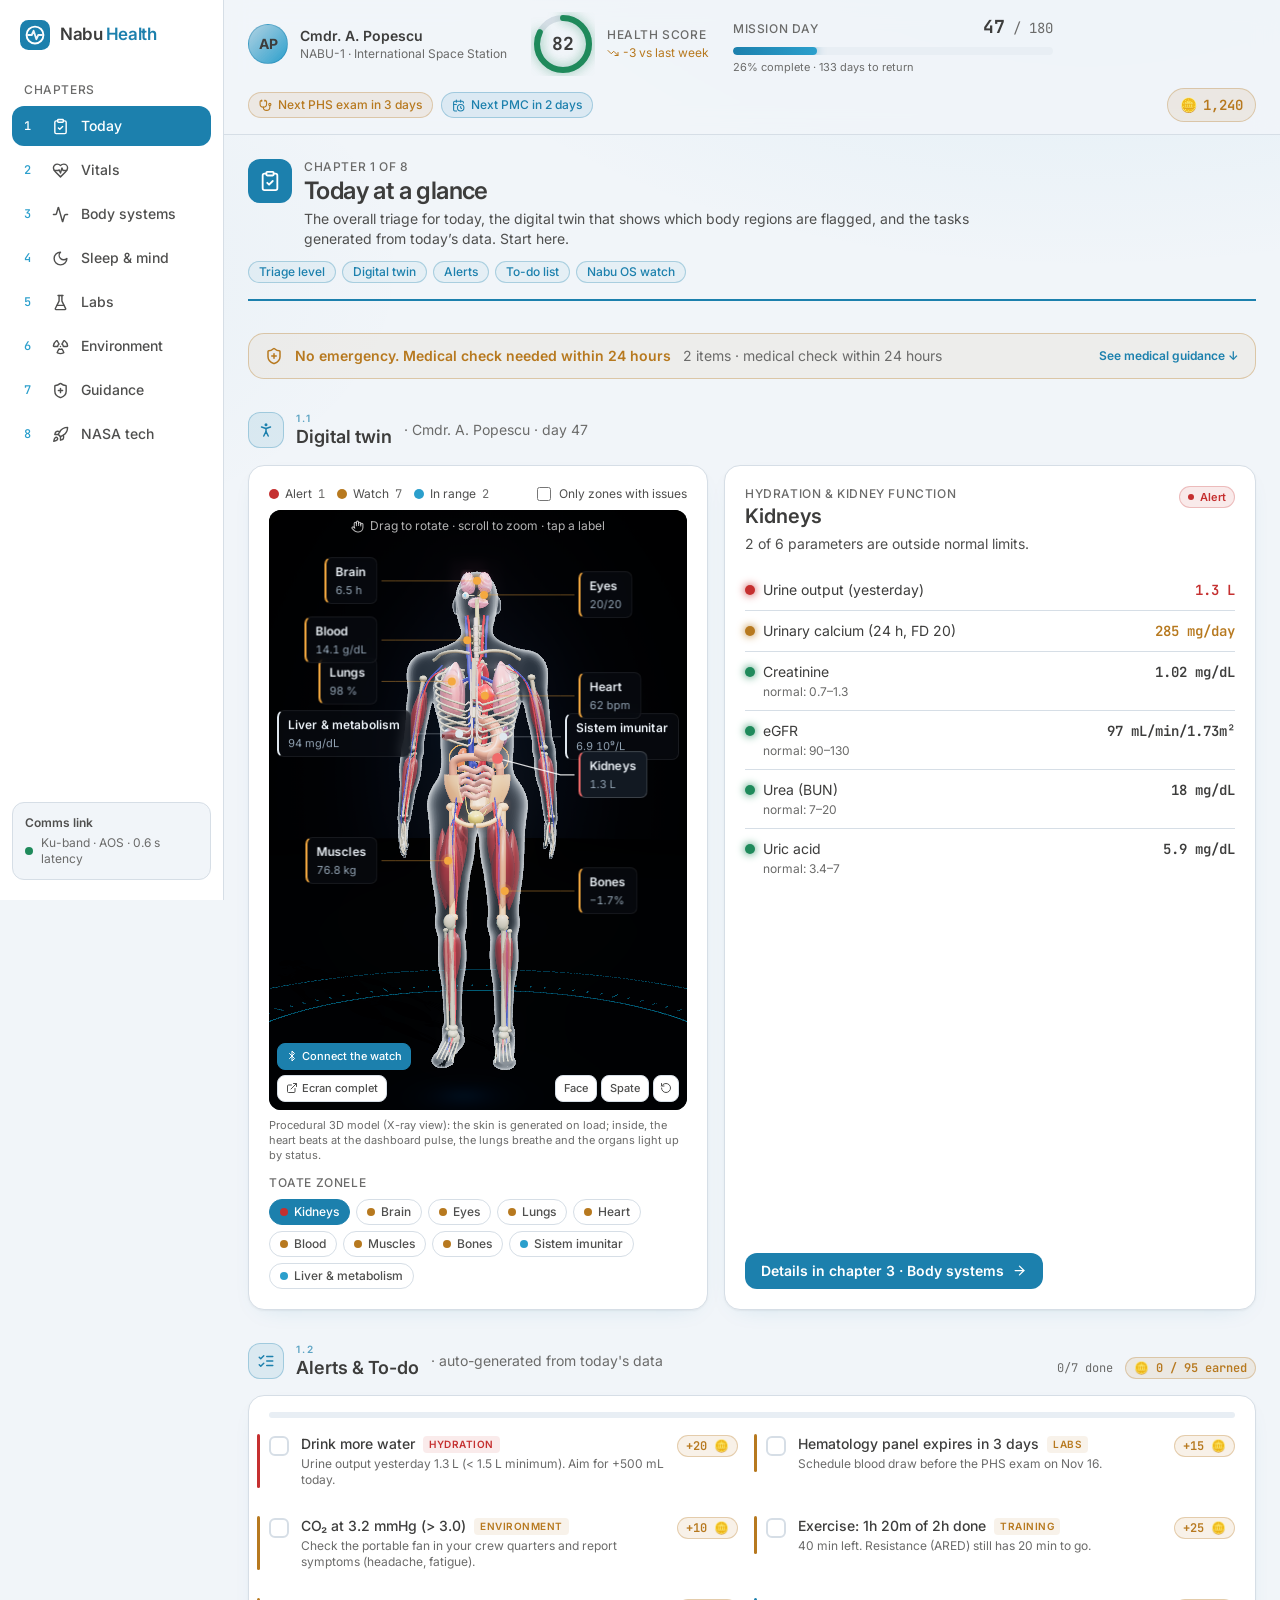
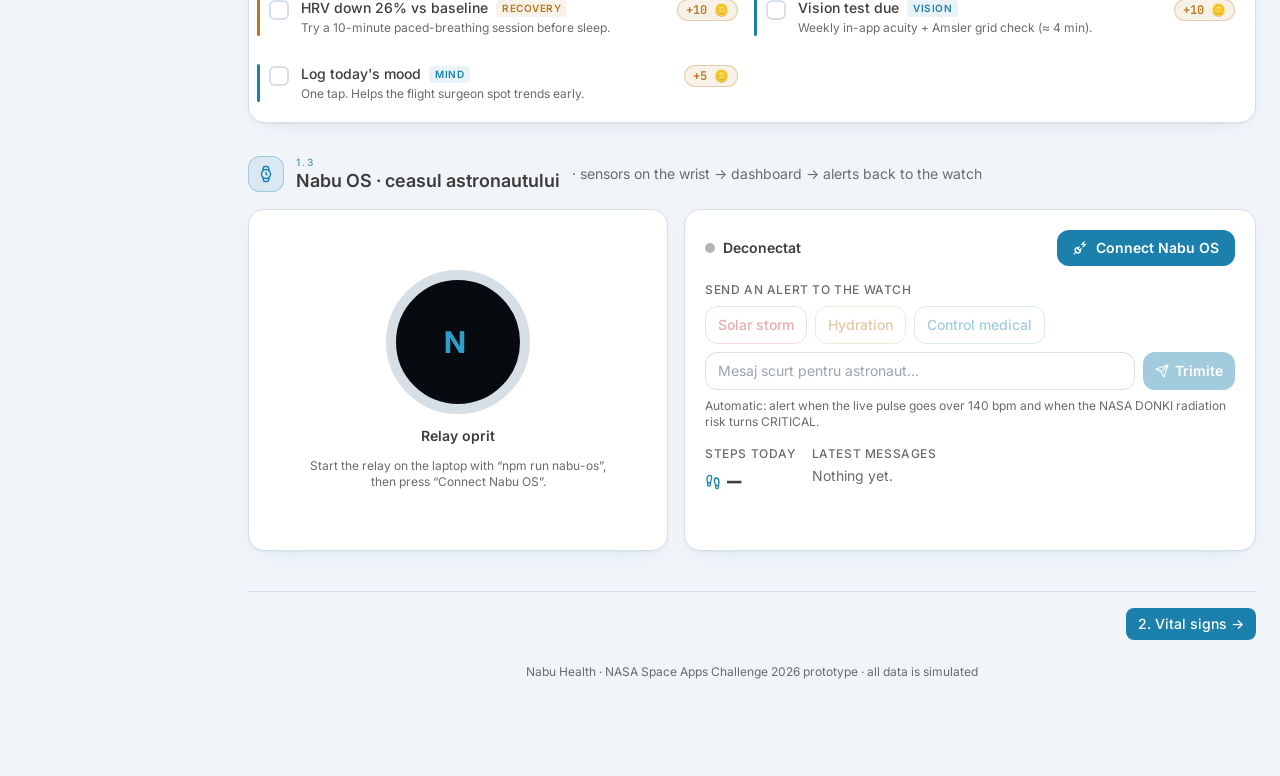
==== health/index.html @ 581e1020 "Nabu: astronaut health habitat game for NASA Space Apps Co-Authored-By: Claude Opus 5.5 <noreply@ant" ====
<!doctype html><html><head><!-- frame-runtime --><script>window.__FRAME_PREAMBLE={"v":1,"capabilities":{"artifact":"artifact.Cc3HlRoQ.js","assets":"assets.DG69nuOE.js","comments":"comments.D_4YQjln.js","db":"db.CCPy_cYa.js","desktop":"desktop.CXuIZ5Ts.js","dictation":"dictation.C9bJoIZV.js","downloads":"downloads.WsdFaoeg.js","embed":"embed.DL8CVLpf.js","endpoints":"endpoints.Cgd32w2P.js","files":"files.BWjhUR2a.js","mcp":"mcp.RT0IhfK0.js","network":"network.B5UA9Su4.js","paste":"paste.BXT-6GsY.js","permissions":"permissions.YN66judO.js","reads":"reads.Ch7Jwxh7.js","room":"room.DcZfm17Q.js","sample":"sample.DwGzO02I.js","self":"artifact.Cc3HlRoQ.js","tts":"tts.DT7xqCtz.js","user":"user.DWCNmu2k.js"},"transforms":"_transforms.KYFVkzk1.js","comments":"_comments.iKvwb-kg.js","translate":"_translate.DnEmLa3t.js"}                                                                                                                                                                                                 </script><script>(function(){"use strict";function rr(t){return t==="cookie"||t==="query"?t:void 0}function nr(t){return typeof t=="number"&&Number.isSafeInteger(t)&&t>0?t:void 0}var Pn=3e5;function or(t,e){try{const r=t("navigation")[0],o=[r.responseStart,r.redirectEnd-r.redirectStart,r.domContentLoadedEventStart,e(),r.connectEnd-r.domainLookupStart,r.responseStart-r.requestStart];r.requestStart>0||(o.length=4);for(let a=0;a<o.length;a++)if(o[a]>=0&&o[a]<=3e5)o[a]=o[a]|0;else{if(a<4)return;o.length=4}return o}catch{return}}var ar=["light","dark","system"];function ir(t){if(t===null||typeof t!="object")return!1;const e=t.__frame_init;return e!==null&&typeof e=="object"}function sr(t){return t!==null&&typeof t=="object"&&t.__frame_size_poke===!0}function lr(t){if(t===null||typeof t!="object")return!1;const e=t.__frame_host_visible;return e!==null&&typeof e=="object"&&typeof e.visible=="boolean"}function cr(t){if(t===null||typeof t!="object")return!1;const e=t.__frame_theme;if(e===null||typeof e!="object")return!1;const r=e.theme;return typeof r=="string"&&ar.includes(r)}var ur=["ok","empty","snapshot_error","snapshot_timeout","unclonable","oversize","unavailable","restore_error","withheld"],fr=["TypeError","RangeError","ReferenceError","SyntaxError","DataCloneError","QuotaExceededError","AbortError","TimeoutError","SecurityError","Error","other"];function dr(t){return typeof t=="string"&&fr.includes(t)?t:"other"}var pr=Object.freeze({until:null,now:!1}),hr="__claude_hot",mr="__claude_hot_in",vr=/^__claude_hot(?:_in)?(?::|$)/,bt=/^[0-9a-z]{1,32}$/,Ze=t=>t===void 0?hr:"__claude_hot:"+t,Oe=t=>t===void 0?mr:"__claude_hot_in:"+t;function _r(t,e){const r=[];for(let o=0;o<t.length;o++){const a=t.key(o);a!==null&&a!==e&&vr.test(a)&&r.push(a)}for(const o of r)t.removeItem(o)}function yr(t){let e=null;try{e=x(JSON.parse(t)?.hot)}catch{return null}return e===null||typeof e.k!="string"||!bt.test(e.k)?null:he(e.g)?{k:e.k,g:e.g}:{k:e.k}}var Nn=262144,gr=5e3,Et=/^[a-z0-9._:-]{1,64}$/,wr=["none","hot-restart","hard-reload"],br=["asset","doc","added","removed"],Er=1500,kr=/^[0-9a-f]{64}$/;function x(t){return t!==null&&typeof t=="object"?t:null}function he(t){return typeof t=="number"&&Number.isInteger(t)&&t>=0&&t<2**31}function kt(t){return t===void 0||typeof t=="number"&&Number.isFinite(t)}function Sr(t){return t===void 0||typeof t=="string"&&Et.test(t)}function St(t){const e=x(t);return e!==null&&(e.until===null||typeof e.until=="number"&&Number.isFinite(e.until))&&typeof e.now=="boolean"}function et(t){const e=x(t);return e!==null&&typeof e.ver=="string"&&e.ver.length<=128&&kt(e.seq)&&typeof e.handoff=="string"&&ur.includes(e.handoff)&&Sr(e.note)}function Rt(t){const e=x(t);return e!==null&&he(e.gen)&&(e.phase==="final"||e.phase==="pending")&&(e.from===null||et(e.from))}function Rr(t){const e=x(t);return e!==null&&e.kv===1&&he(e.gen)&&et(e.from)&&Object.hasOwn(e,"data")}function Tr(t){const e=x(t);return e!==null&&e.__frame_hot_snapshot===!0&&he(e.gen)&&typeof e.timeoutMs=="number"&&e.timeoutMs>=0&&e.timeoutMs<=6e4&&(e.handoff===void 0||typeof e.handoff=="boolean")&&(e.deadline===void 0||St(e.deadline))&&kt(e.seq)&&(e.note===void 0||typeof e.note=="string")&&(e.key===void 0||typeof e.key=="string")}function Ar(t){const e=x(t);return e!==null&&e.__frame_hot_start===!0&&he(e.gen)&&et(e.from)}function Or(t){return typeof t=="string"&&t.length>=1&&t.length<=128}function Tt(t){return x(t)!==null&&!Array.isArray(t)}function Lr(t){const e=x(t);return e!==null&&e.__frame_cap_grant===!0&&typeof e.cap=="string"&&Or(e.ver)&&(e.grant===void 0||Tt(e.grant))&&(e.budgets===void 0||Tt(e.budgets)&&Object.values(e.budgets).every(Number.isFinite))&&(e.brokerGen===void 0||he(e.brokerGen))}function Mr(t){const e=x(t);return e!==null&&e.__frame_cap_rewired===!0&&(e.caps===void 0||Array.isArray(e.caps)&&e.caps.every(r=>typeof r=="string"))&&(e.brokerGen===void 0||he(e.brokerGen))}function Ue(t){const e=x(t);return e!==null&&typeof e.ver=="string"&&e.ver.length<=128&&Number.isFinite(e.seq)}function At(t){if(t==null||typeof t=="string")return!0;const e=x(t);return e!==null&&typeof e.doc=="string"&&typeof e.profile=="string"}function Pr(t){const e=x(t);return e!==null&&typeof e.path=="string"&&br.includes(e.kind)&&At(e.from)&&At(e.to)}function Nr(t){return t===null?null:Object.freeze(t.filter(Pr))}function Cr(t){const e=x(t);return e!==null&&e.__frame_hot_update===!0&&Number.isFinite(e.id)&&Ue(e.from)&&Ue(e.to)&&(e.changed===null||Array.isArray(e.changed))&&wr.includes(e.required)&&St(e.deadline)&&typeof e.verdictTimeoutMs=="number"&&e.verdictTimeoutMs>=0&&e.verdictTimeoutMs<=6e4&&(e.preflight===void 0||typeof e.preflight=="string"&&kr.test(e.preflight))}function Fr(t){const e=x(t);return e!==null&&e.__frame_hot_readdress===!0&&Ue(e.from)&&Ue(e.to)}var ye=/^[\w.-]+\.js$/;function Hr(t,e,r){return r?"inert":typeof e=="string"&&ye.test(e)?t?[e]:"inert":t?"inert":"framed"}var Ot=Object.freeze({[Symbol("claude.hot.restart")]:!0});function Lt(t,e){let r;try{r=t??sessionStorage}catch{return null}const o=Ze(e?.k),a=Oe(e?.k);let s=null;try{s=r.getItem(o)}catch{}try{r.removeItem(o)}catch{}try{_r(r,a)}catch{}let c=null;if(s!==null&&!(e!==null&&e.g===void 0))try{const d=JSON.parse(s);Rr(d)&&(e===null||d.gen===e.g)&&(c=d)}catch{}if(c===null)try{r.removeItem(a)}catch{}return c}function Mt(){const t=/^\/_f\/([^/]{1,128})\//.exec(location.pathname);return t?t[1]:""}var Ir=/^[^/\\?#]{1,128}$/,tt=t=>Ir.test(t)&&t!=="."&&t!=="..";function Pt(t,e,r){const o=new URL(t),a="/_f/"+e+"/";if(!e||!o.pathname.startsWith(a)||!tt(r))return null;const s=o.search.slice(1).split("&").filter(c=>!/^__frame_t(?:=|$)/.test(c)).join("&");return o.origin+"/_f/"+r+"/"+o.pathname.slice(a.length)+(s?"?"+s:"")+o.hash}var xe="{}";function Le(t){if(!t)return null;const e={ver:t.ver,handoff:t.handoff};return t.seq!==void 0&&(e.seq=t.seq),t.note!==void 0&&(e.note=t.note),e}function Nt(t,e){return t!==null&&t.note===void 0&&e?.note!==void 0?{...t,note:e.note}:t}function Ct(t){const e=t?.k;return e!==null&&typeof e=="object"?e:void 0}function jr(t,e,r,o=null){const a=setTimeout,s=clearTimeout,c=queueMicrotask,d=performance.now.bind(performance),N=new TextEncoder;let B=null,w=null;try{B=history,w=B.replaceState.bind(B)}catch{}const g=(...n)=>{try{console.warn(...n)}catch{}};let O=Mt(),C=null;try{C=sessionStorage}catch{}const E={storage:C,fetch:typeof fetch=="function"?fetch.bind(globalThis):null,entry:location.origin+location.pathname+location.search,ver:O,priors:[],key:o?.k};let M=o?.k;const H=typeof requestAnimationFrame=="function"?requestAnimationFrame:n=>a(()=>n(d()),16);let p=e?.data??{},K=Le(e?.from),$=e?.gen??0,X=e!==null,z=!1,G=!1,W=null,b=!1;const I=new AbortController;let V=null,P=null,ne=null,me=!1,se=()=>{};const Y=new Promise(n=>{se=n});let be=!1,Fe=!1,l=!1,h,m=null,F=!1,D=!1,j=!1,q=!1,Q=!1,le=!1;const Ge=n=>{for(const u of[Ze(n),Oe(n)])try{C?.removeItem(u)}catch{}},J=(n,u)=>{try{u!==null&&r.post(n,u)}catch{}},He=()=>Q||=j&&(P===null||q),oe=()=>{const n={__frame_hot:!0,ready:P!==null,accept:ne!==null,demand:!0};le=!Q,le&&(n.booting=!0),be&&(n.readData=!0),l&&(n.threw=!0),m?.assess&&(n.preflight=!0),J(n,W)};let Ie=!1,ce=!1,ve=!1,je=!1;const Ve=()=>{Ie||!b||ve||(Ie=!0,J({__frame_reveal_hold:!0},"*"))},_e=()=>new Promise(n=>{let u,f=0;const y=R=>{if(u===void 0)u=R;else if(R!==u||++f>=8){n();return}try{H(y)}catch{n()}};try{H(y)}catch{n()}}),Be=()=>{ve=!0,J({__frame_reveal_ready:!0},"*")},Ee=n=>{ce||(ce=!0,n.then(u=>{if(u===!1)return;let f=null;try{f=m?.settle?.()??null}catch{}return(f===null?_e():new Promise(y=>{a(y,50),Promise.resolve(f).then(y,y)}).then(_e)).then(Be)}))},mt=()=>{if(je||!ve)return;je=!0;const n=()=>{try{m?.afterReveal?.()}catch{}};n(),_e().then(()=>{n(),Be()})},ke=(n=!1)=>{if(me||P===null||!X||!G)return;me=!0;const u=P,f=p;c(()=>{let y;try{y=u(f)}catch(T){throw se(!1),T}let R=!1;try{R=typeof y?.then=="function"}catch{}if(!R){se(!0);return}Promise.resolve(y).then(()=>se(!0),T=>{se(!1),c(()=>{throw T})})}),Ee(n?Y:r.dcl.then(()=>Y))},ae=n=>typeof n=="string"&&Et.test(n)?n:void 0,Se=n=>{const u={__frame_hot_restart:!0},f=ae(n?.note);f!==void 0&&(u.note=f),n?.required==="hard-reload"&&(u.required="hard-reload"),J(u,W)},De=Object.freeze({get data(){return G||(Fe=!0),!X&&!be&&(be=!0,G&&oe()),p},get from(){return K},get gen(){return $},signal:I.signal,snapshot(n){typeof n=="function"&&(V=n)},ready(n){typeof n!="function"||P!==null||(P=n,Ve(),oe(),z&&J({__frame_hot_ready:!0,gen:$},W),ke())},accept(n){typeof n=="function"&&(ne=n,oe())},restart(n){const u={note:n?.note,required:n?.required};if(G){Se(u);return}const f=h;h={note:ae(f?.note)??u.note,required:f?.required==="hard-reload"||u.required==="hard-reload"?"hard-reload":void 0}}}),Ye=()=>{if(!F||D||m===null)return;D=!0;const n=m;r.dcl.then(()=>{try{ve||n.afterStart(Ct(e),!1)}catch{}})},qe=n=>{e!==null&&Fe&&(be=!0),p={},K=null,$=0;try{C?.removeItem(Oe(o?.k))}catch{}e!==null&&!n&&Ee(r.dcl.then(()=>P!==null?Y:void 0))},i=()=>{F=!0,Ee(r.dcl.then(()=>P!==null?Y:void 0)),Ye()};try{addEventListener("error",()=>{l||P!==null||(l=!0,oe())})}catch{}const v=()=>{a(()=>{!Q&&He()&&le&&oe()},0)};try{j=document.readyState==="complete",j||addEventListener("load",()=>{j=!0,v()},{once:!0})}catch{j=!0}He(),Y.then(()=>{q=!0,v()});let _=-1,S,te,U=!0,ie=!1,vt,Je=null;const _t=n=>{const u=Je===null;Je=U&&n[0]!=="withheld"?n:["withheld",n[1],xe];let f=n[0];if(U&&f!=="withheld"){const R={ver:O,handoff:f};S!==void 0&&(R.seq=S),te!==void 0&&(R.note=te);try{if(C===null)throw new Error("no storage");C.setItem(Ze(M),'{"kv":1,"gen":'+_+',"from":'+JSON.stringify(R)+(vt!==void 0?',"k":'+JSON.stringify(vt):"")+',"data":'+(f==="ok"?n[2]:xe)+"}")}catch{f="unavailable"}}else{f="withheld",Ge(M);try{m?.release?.()}catch{}}const y={__frame_hot_snapshotted:!0,gen:_,handoff:f,bytes:n[1]};n[3]!==void 0&&(y.errName=n[3]),J(y,W),u&&(f==="snapshot_error"||f==="unclonable"||f==="oversize")&&g("claude.hot: snapshot",f,n[3])},Re=n=>{try{return dr(n?.name)}catch{return"other"}},Te=(n,u,f=0)=>_t(u===void 0?[n,f,xe]:[n,f,xe,Re(u)]),En=n=>{if(n.gen<=_)return;const u=_>=0;if(_=n.gen,S=n.seq,te=ae(n.note),typeof n.key=="string"&&bt.test(n.key)&&n.key!==M&&(Ge(M),M=n.key),U&&=n.handoff!==!1,u){Je!==null?_t(Je):ie&&J({__frame_hot_held:!0,gen:_},W);return}I.abort();const f=Object.freeze({handoff:U,timeoutMs:n.timeoutMs,deadline:n.deadline??pr}),y=V,R=()=>{if(U)try{vt=m?.capture()}catch{}if(y===null){Te("empty");return}let k=!1;const Z=a(()=>{k||(k=!0,Te("snapshot_timeout"))},Math.max(0,f.timeoutMs));Promise.resolve().then(()=>y(f)).then(Ae=>{if(k)return;k=!0,s(Z);let ue;try{ue=JSON.stringify(Ae)}catch(yt){Te("unclonable",yt);return}if(typeof ue!="string"){Te("unclonable");return}let fe=ue.length;try{fe=N.encode(ue).length}catch{}if(fe>262144){Te("oversize",void 0,fe);return}_t(["ok",fe,ue])},Ae=>{k||(k=!0,s(Z),Te("snapshot_error",Ae))})};let T=null;try{T=m?.holdForIme()??null}catch{}if(T===null)R();else{ie=!0,J({__frame_hot_held:!0,gen:_},W);const k=()=>{ie=!1,R()};T.then(k,k)}},kn=n=>{if(!z||X||P===null||n.gen!==$)return;let u=null;try{u=Lt(C,o&&{k:o.k,g:n.gen})}catch{}if(u!==null&&u.gen!==n.gen){u=null;try{C?.removeItem(Oe(o?.k))}catch{}}p=u?.data??{},K=Nt(Le(u?.from??n.from),Le(n.from)),u!==null&&($=u.gen),X=!0,z=!1;const f=Ct(u);Y.then(y=>{try{y&&m?.afterStart(f,!0)}catch{}}),ke(!0)},Qt=n=>{const u=O,f=E.entry;let y="",R,T=null;try{if(y=location.href,R=B.state,T=Pt(y,u,n),T!==null)if(w(R,"",T),location.pathname.startsWith("/_f/"+n+"/"))T=location.href;else return{failed:"navigate event canceled"}}catch(k){return{failed:Re(k)}}O=E.ver=n,E.priors.push(u)>8&&E.priors.splice(1,1);try{E.entry=Pt(f,u,n)??f}catch{}return[T,u,f,y,R]},Sn=({from:n,to:u})=>{let f,y;if(!tt(u.ver))f="adopt_failed",y="not a version path segment";else if(u.ver===O)f="adopted";else if(!O||n.ver!==O)f="stale";else{const T=Qt(u.ver);"failed"in T?(f="adopt_failed",y=T.failed):f=T[0]===null?"adopt_skipped":"adopted"}y!==void 0&&g(`claude.hot: could not move this page's URL to its new version folder /_f/${u.ver}/ (${y})`);const R={__frame_hot_readdressed:!0,to:u.ver,at:O,outcome:f};J(R,W)};let Xe=0;const Rn=n=>{const u=ne;if(u===null||n.id<=Xe)return;Xe=n.id;const f=m?.assess;if(n.preflight===void 0||f===void 0){Zt(n,u);return}let y=!1;const R=Z=>{y||(y=!0,s(k),n.id===Xe&&Zt(n,u,Z))},T=()=>R(f.timeout(n)),k=a(T,Er+100);f.run(n,window).then(R,T)},Zt=(n,u,f)=>{let y,R=!1,T=!1,k,Z,Ae=null;const ue=L=>{if(T)return!1;if(k!==void 0&&k!==L)return g(`claude.hot: u.${L}() ignored - u.${k}() was called first`),!1;const de=k===void 0;return k=L,de},fe=L=>{k="restart",g(`claude.hot: ${L} - restarting`)},yt=()=>{if(!ue("adopt")||n.id!==Xe)return;const L=n.to.ver;if(Qe.required!=="none"){fe(`u.adopt() needs required 'none', it is '${Qe.required}'`);return}if(!tt(L)){fe("u.adopt() cannot address this version");return}if(!O||L===O)return;const de=Qt(L);if("failed"in de){Z="adopt_failed",fe(`adopt_failed ${de.failed}; URL not changed`);return}const[re,wt,On,tr,Ln]=de;re===null?(Z="adopt_skipped",g(`claude.hot: adopt_skipped - page already left /_f/${wt}/; URL not changed, update still applied`)):Z="adopted",Ae=()=>{if(O===L){if(re!==null)try{if(location.href!==re)g("claude.hot: adopt_revert_skipped - update not applied; URL left where the page navigated");else{if(w(Ln,"",tr),location.href!==tr){g("claude.hot: adopt_revert_failed navigate event canceled - URL still at the new version");return}Z="adopt_reverted",g("claude.hot: adopt_reverted - adopt() was called but the handler threw; URL restored")}}catch(Mn){g(`claude.hot: adopt_revert_failed ${Re(Mn)} - URL still at the new version`);return}O=E.ver=wt,E.entry=On,E.priors[E.priors.length-1]===wt&&E.priors.pop(),re===null&&(Z=void 0)}}},Qe=Object.freeze({from:{ver:n.from.ver,seq:n.from.seq},to:{ver:n.to.ver,seq:n.to.seq},changed:Nr(n.changed),required:n.required,deadline:n.deadline,adopt:yt,defer(){return ue("defer")&&Qe.deadline.now&&fe("u.defer() past the deadline"),Ot},restart(L){return ue("restart"),k==="restart"&&!T&&(y??=ae(L?.note),R||=L?.required==="hard-reload"),Ot},...f?.update}),Tn=(L,de)=>{T=!0,L==="threw"?(Ae?.(),y??=Re(de).toLowerCase()):k===void 0&&g(L==="timeout"?"claude.hot: accept handler did not answer in time - restarting":"claude.hot: accept handler settled without defer/restart/adopt - restarting");const re={__frame_hot_verdict:!0,id:n.id};re.verdict=L==="threw"||k===void 0||k==="restart"?"restart":k==="adopt"?"applied":"deferred",re.verdict==="restart"&&(R&&(re.required="hard-reload"),y!==void 0&&(re.note=y)),Z!==void 0&&(re.verdict==="applied"||Z!=="adopted")&&(re.adopt=Z),J(Object.assign(re,f?.verdict),W)};let er=!1;const gt=(L,de)=>er?!1:(er=!0,s(An),Tn(L,de),!0),An=a(()=>gt("timeout"),n.verdictTimeoutMs);Promise.resolve().then(()=>u(Qe)).then(()=>gt("settled"),L=>{!gt("threw",L)&&k==="adopt"&&Se({note:Re(L).toLowerCase()}),g("claude.hot: accept",Re(L))})};try{t.hot===void 0&&Object.defineProperty(t,"hot",{value:De,writable:!1,configurable:!1,enumerable:!1})}catch{}return{hot:De,boot:E,afterConnect(){b=!0,(e!==null||P!==null)&&Ve()},onInit(n,u){W=u,G=!0;const f=Rt(n)?n:null;f?.phase==="final"&&e!==null&&e.gen===f.gen?(X=!0,K=Nt(K,Le(f.from)),i()):(z=f?.phase==="pending",qe(z),X=!z,$=f?.gen??0,K=Le(f?.from)),oe(),le&&a(()=>{Q||(Q=!0,oe())},gr),z&&P!==null&&J({__frame_hot_ready:!0,gen:$},u),h!==void 0&&(Se(h),h=void 0),ke()},onNoInit(){G=!0,qe(!1),X=!0,ke()},onShell(n){return n?.__frame_revealed===!0?(mt(),!1):Tr(n)?(En(n),!0):Ar(n)?(kn(n),!0):Cr(n)?(Rn(n),!0):Fr(n)?(Sn(n),!0):!1},attachExtras(n){m=n,Ye(),n.assess&&oe()},inSlot:()=>Oe(M)}}var Br=256;function rt(t,e,r){for(const o of t)r(o)&&t.delete(o);t.size>=Br&&!t.has(e)&&t.delete(t.values().next().value),t.add(e)}function Me(t,e,r,o){try{const a=t[e];if(typeof a!="function")return;t[e]=function(...s){if(o){let d;try{d=o(this)}catch{}if(d!==void 0)return d}const c=a.apply(this,s);try{r?.(this)}catch{}return c}}catch{}}var Dr=()=>{},nt;function qr(){if(nt)return nt;const t={media:new Set,contexts:new Set,wakeLocks:new Set,gate:null,refuse:null,onStart:null,onStop:null};nt=t;const e=c=>t.gate?.(c),r=c=>{t.onStop?.(c)},o=window.HTMLMediaElement?.prototype;o&&(Me(o,"play",c=>{rt(t.media,c,d=>d.paused),t.onStart?.(c)},e),Me(o,"pause",r));const a=window.AudioContext,s=window.AudioNode?.prototype;a&&s&&(Me(s,"connect",c=>{const d=c.context;d instanceof a&&(rt(t.contexts,d,N=>N.state==="closed"),t.onStart?.(d))}),Me(a.prototype,"resume",void 0,e),Me(a.prototype,"suspend",r));try{const c=window.WakeLock?.prototype,d=c?.request;c&&typeof d=="function"&&(c.request=function(...N){if(t.refuse)return t.refuse();const B=d.apply(this,N);return Promise.resolve(B).then(w=>{rt(t.wakeLocks,w,g=>g.released),t.onStart?.(w)},Dr),B})}catch{}return t}function Ur(t){let e=window;for(let r=0;e.parent&&e.parent!==e&&r<8;r++)if(e=e.parent,t(e))return!0;return!1}function xr(){let t=null;const e=()=>t??parent,r=o=>t?o===t:Ur(a=>a===o);return{post(o,a){if(t){e().postMessage(o,a);return}let s=parent;for(let c=0;c<8&&(s.postMessage(o,a),!(!s.parent||s.parent===s));c++)s=s.parent},on(o){const a=s=>{const c=s.source;r(c)&&o(s.data,s.origin,s.isTrusted,()=>{t??=c})};return addEventListener("message",a),()=>removeEventListener("message",a)},port:o=>({post(a,s){if(s?.activation){e().postMessage(a,{targetOrigin:o,includeUserActivation:!0});return}if(s?.transfer){e().postMessage(a,o,s.transfer);return}e().postMessage(a,o)},on(a,s){const c=d=>{r(d.source)&&d.origin===o&&a(d.data,d)};return addEventListener("message",c,s),()=>removeEventListener("message",c,s)}})}}function Kr(){const t={post:()=>{},on:()=>()=>{}};return{...t,port:()=>t}}var zr=500,Wr=2e4,$r="data-token-reads",Gr="data-frame-refused-watch",Vr="data-frame-unsupported",Yr=/(?:^|\s)stylesheet(?:\s|$)/i;function Jr(t,e){let r="";if(t instanceof HTMLScriptElement?r=t.src:t instanceof HTMLLinkElement&&Yr.test(t.rel)&&(r=t.href),!r)return null;try{const o=new URL(r);return o.origin===location.origin&&o.pathname.startsWith(e)?o.origin+o.pathname:null}catch{return null}}function Xr(t,e,r){if(!t||e!=="query")return;const o="/_f/"+t+"/";document.documentElement.setAttribute(Gr,"");const a=location.href,s=fetch,c=setTimeout,d={method:"HEAD",cache:"no-store",credentials:"same-origin"},N=E=>E.ok||E.status===304;let B=!1,w=!1;const g=()=>removeEventListener("error",C,!0),O=async E=>{const M=await s(E,d);if(N(M))w=!0;else if(M.status===403){const H=await s(a,d);if(N(H)){const p=(await s(E,d)).status;p===403?(w=!0,document.documentElement.setAttribute(Vr,""),r()):p<500&&(w=!0)}else H.status>=400&&H.status<500&&(w=!0)}},C=E=>{if(w||B)return;if(document.documentElement.hasAttribute($r)){w=!0,g();return}const M=Jr(E.target,o);M&&(B=!0,c(()=>{O(M).catch(()=>{}).finally(()=>{B=!1,w&&g()})},zr))};addEventListener("error",C,!0),addEventListener("load",g,{once:!0}),c(g,Wr)}var Ft="__frame_scroll",Ht="__frame_scroll_framed",Qr=150,Zr=310,en=160,tn=3e4,It="p,h1,h2,h3,h4,h5,h6,li,pre,blockquote,tr,dt,dd,figcaption,summary",jt=()=>innerWidth<=Zr&&innerHeight<=en,Bt=t=>{const e=document.createTreeWalker(t,NodeFilter.SHOW_TEXT);let r="";for(;r.length<600&&e.nextNode();)r+=e.currentNode.nodeValue.slice(0,600-r.length);const o=r.replace(/\s+/g," ").trim().slice(0,120);let a=2166136261;for(let s=0;s<o.length;s++)a=Math.imul(a^o.charCodeAt(s),16777619);return o.length>11?a>>>0||1:0},Dt=t=>{for(let e=t;e&&e!==document.scrollingElement;e=e.parentElement){const r=getComputedStyle(e).position;if(r==="fixed"||r==="sticky"||e!==t&&e.scrollTop)return!1}return!0},rn=()=>{const t=[],e=[];try{for(let r=0;r<16;r++){const o=document.elementFromPoint(innerWidth/(r%2?4:2),innerHeight*(r>>1)/8+1);let a=o?.closest(It)??o;for(;a&&!a.matches(It)&&![...a.childNodes].some(c=>c.nodeType===3&&c.nodeValue?.trim());)a=a.parentElement;const s=a&&!e.includes(a)?Bt(a):0;s&&!t.some(c=>c[0]===s&&c[2]===a.tagName)&&Dt(a)&&(e.push(a),t.push([s,Math.round(a.getBoundingClientRect().top),a.tagName]))}}catch{}return t.sort((r,o)=>+(r[1]<0)-+(o[1]<0)),t.length?t.slice(0,3):void 0},nn=t=>{try{for(const[e,r,o]of t.a??[]){const a=document.getElementsByTagName(o);let s;for(let d=0;d<a.length&&a.length<5e3;d++)Bt(a[d])===e&&(s=s===void 0||s?.contains(a[d])?a[d]:null);const c=s?.getBoundingClientRect();if(c?.height&&s.checkVisibility?.()!==!1&&Dt(s)&&isFinite(r))return Math.max(0,Math.round(scrollY+c.top-r))}}catch{}return t.y};function on(){try{const t=location.ancestorOrigins;return t&&(origin==="null"||t[0]!==origin)?{frame:null}:{frame:frameElement??null,nested:t&&t[1]===origin}}catch{return{frame:null}}}function an(){const{frame:t,nested:e}=on(),r=t!==null,o=()=>{try{return t.inert===!0||(e??!!t?.ownerDocument.defaultView?.frameElement)}catch{return!0}};let a;const s=()=>{if(a===void 0)try{a=location.pathname.replace(/^\/_f\/[^/]{1,128}\//,"")}catch{a=null}return a};let c=0,d=!1,N=!1,B=!1,w={y:0},g=null;const O=b=>{try{if(!r){sessionStorage.setItem(Ft,JSON.stringify(b));return}const I=s();I!==null&&!o()&&sessionStorage.setItem(Ht,JSON.stringify({...b,p:I}))}catch{}},C=b=>{if(clearTimeout(c),g===null)return;const I=g;g=null,O({y:I,a:b&&I>0?rn():void 0})},E=()=>{if(d){d=!1;return}N=!0,g=scrollY,clearTimeout(c),c=setTimeout(C,Qr,!0)};try{addEventListener("scroll",E,{passive:!0}),addEventListener("pagehide",()=>C())}catch{}const M=()=>{if(r&&o())return null;const b=r?Ht:Ft;let I;try{I=sessionStorage.getItem(b)}catch{return null}if(I===null)return null;let V;try{V=JSON.parse(I)}catch{V=null}const{y:P,a:ne,p:me}=V??{};if(!(typeof P=="number"&&Number.isFinite(P)&&P>=0)){try{sessionStorage.removeItem(b)}catch{}return null}if(r&&me!==s())return null;const se=Y=>Array.isArray(Y)&&typeof Y[0]=="number"&&Number.isFinite(Y[1])&&typeof Y[2]=="string";return{y:P,a:Array.isArray(ne)&&ne.length<4&&ne.every(se)?ne:void 0}};let H=!1,p=-1;const K=b=>{try{const I=scrollY,V=nn(b);scrollTo({top:V,left:0,behavior:"instant"}),w=jt()?b:{y:V,a:b.a},B=!0,clearTimeout(c),g=null,O(w),p=scrollY,p!==I&&(d=!0);const P=V!==b.y&&document.readyState!=="complete";(p!==V||P)&&!H&&(H=!0,addEventListener("load",()=>{try{scrollY===p&&K(M()??w)}catch{}},{once:!0}))}catch{}},$=()=>{try{return!!location.hash}catch{return!0}};let X=!1;const z=()=>{try{if(X||!jt())return;X=!0;const b=Date.now(),I=()=>{try{removeEventListener("resize",I)}catch{}Date.now()-b>tn||N||$()||K(M()??w)};addEventListener("resize",I)}catch{}};let G=!1,W=!1;return{restore(){if(G)return;if(G=!0,r&&M()===null){O({y:0});return}if($())return;const b=M();b!==null&&(K(b),z())},promoted(){if(W||(W=!0,$()))return;const b=M();b!==null?(K(b),z()):B&&K(w)}}}function sn(t,e,r,o){let a=null;try{a=window.trustedTypes?.createPolicy("frame-runtime",{createScriptURL:N=>N})??null}catch{}const s=window.Worker,c=s?.prototype,d=Object.freeze({Worker:s,workerOn:c?.addEventListener,workerPost:c?.postMessage,workerTerminate:c?.terminate,fetch:window.fetch.bind(window),preventDefault:Event.prototype.preventDefault,now:Date.now,policy:a,origins:e});r(t).then(N=>N?.bootTopLevel?N.bootTopLevel(d,o):o.settle()).catch(()=>o.settle())}var Cn="modulepreload",Fn=function(t){return"/"+t},Hn={},In=function(e){return e.pathname.endsWith(".css")},jn=function(e,r,o){if(r in e)return e[r];const a=o();if(!a){e[r]=void 0;return}const s=a.then(()=>{e[r]=void 0},c=>{throw e[r]=void 0,c});return e[r]=s,s},ln=function(e,r,o){let a=Promise.resolve();function s(c){const d=new Event("vite:preloadError",{cancelable:!0});if(d.payload=c,window.dispatchEvent(d),!d.defaultPrevented)throw c}return a.then(c=>{for(const d of c||[])d.status==="rejected"&&s(d.reason);return e().catch(s)})},cn=window===top,qt=Object.getOwnPropertyDescriptor(window,"claude"),Ke=Hr(cn,window.__FRAME_PREAMBLE?.topLevel,qt?.writable===!1),ot=typeof Ke=="object"&&Ke[0],A=ot?Kr():xr();(function(){const t=Object.defineProperty,e=globalThis,r=["RTCPeerConnection","webkitRTCPeerConnection","RTCDataChannel","RTCIceCandidate","RTCSessionDescription","RTCRtpSender","RTCRtpReceiver"];let o=0;for(let a=0;a<r.length;a++){const s=r[a];try{t(e,s,{value:void 0,writable:!1,configurable:!1})}catch{try{delete e[s]}catch{}try{t(e,s,{value:void 0,writable:!1,configurable:!0})}catch{}}typeof e[s]=="function"&&o++}if(o&&Ke==="framed")try{A.post({__frame_rtc_lockdown_failed:o},"*")}catch{}})();var Ut=1e4,un=2e3,at=2e3,it=Object.freeze([...window.__FRAME_PREAMBLE?.origins??["https://claude.ai","https://preview.claude.ai"]]),fn="https://*.";function xt(t){for(const e of it)if(e.endsWith(":*"))try{const r=new URL(t);if(`${r.protocol}//${r.hostname}:*`===e)return!0}catch{}else if(e.startsWith(fn)){if(dn(e.slice(10),t))return!0}else if(t===e)return!0;return!1}function dn(t,e){if(!/^[a-z0-9-]+(\.[a-z0-9-]+)+$/.test(t))return!1;let r;try{r=new URL(e)}catch{return!1}if(r.protocol!=="https:"||r.port!==""||r.origin!==e)return!1;const o=r.hostname;if(!o.endsWith(`.${t}`))return!1;const a=o.slice(0,o.length-t.length-1);return/^[a-z0-9-]+$/.test(a)}var Pe=Object.freeze({...window.__FRAME_PREAMBLE?.capabilities}),Ne=window.__FRAME_PREAMBLE?.transforms,st=window.__FRAME_PREAMBLE?.comments,lt=window.__FRAME_PREAMBLE?.translate,ze=rr(window.__FRAME_PREAMBLE?.cred),Kt=(()=>{try{const[t]=performance.getEntriesByType("navigation"),e=t?.serverTiming?.find(r=>r.name==="frame-cred-exp");return e!==void 0&&/^\d{1,15}$/.test(e.description)?nr(Number(e.description)):void 0}catch{return}})();function zt(t){return ln(()=>import("/_runtime/"+t),void 0)}var We=new Set,Wt=setTimeout,pn=fetch,hn=AbortController,mn=800+800*Math.random(),vn=3e3,$e=null,$t=new Map;function _n(t,e){let r=$t.get(t);return r||$t.set(t,r=yn(t,e)),r}function yn(t,e){if($e?.has(t))return Promise.resolve("csp");if(navigator.onLine===!1)return Promise.resolve("offline");const r=new hn;let o=!1;return Wt(()=>{o=!0,r.abort()},vn),pn("/_runtime/"+t,{signal:r.signal}).then(a=>(r.abort(),a.ok?/javascript/i.test(a.headers.get("content-type")??"")?e instanceof Error&&/:\d+:\d+\)?$/m.test(e.stack??"")?"eval":"served":"mime":"http"),()=>o?"timeout":$e?.has(t)?"csp":"net")}function ge(t){if(!$e){const e=$e=new Set;try{document.addEventListener("securitypolicyviolation",r=>{const o=/\/_runtime\/([^/?#]+)/.exec(r.blockedURI);o&&r.disposition!=="report"&&e.add(o[1])})}catch{}}return zt(t).catch(()=>new Promise(e=>Wt(e,mn)).then(()=>zt(t+"?r=1")).then(e=>(e!==void 0&&We.add(t),e)))}function Gt(t,e,r){return{contract:t.contract,changes:new Set(t.changes??[]),flags:new Set(t.flags??[]),capabilities:t.capabilities??{},capBudgets:t.capBudgets??{},brokerGen:t.brokerGen,transforms:new Map,shellOrigin:e,shell:r,mount:ht,pipe:()=>({wrap:(o,a)=>(...s)=>{try{return a(...s)}catch(c){return Promise.reject(c)}}})}}var we=null,ee=null;function Vt(t,e,r){try{Object.defineProperty(t,e,{value:r,writable:!1,configurable:!1,enumerable:!0})}catch{try{Object.defineProperty(t,e,{value:r,writable:!1,configurable:!0,enumerable:!0})}catch{}}}var ct=!1;function Yt(t){if(t.hostBackground===!0)return 0;const e=t.hostBackgroundPaceMs;return typeof e=="number"&&e>0&&e<1/0?e:void 0}function Jt(t){const e=document.documentElement;t==="light"||t==="dark"?(e.dataset.theme=t,e.style.colorScheme=t,ct=!0):ct&&(delete e.dataset.theme,e.style.colorScheme="",ct=!1)}var pe=new Map,gn=(t,e)=>Array.isArray(t)&&t.includes(e),ut=null;function ft(){let t;const e={u:new Promise(r=>{t=r}),r:r=>{e.done=!0,t(r)},done:!1,nulled:!1};return e}function Ce(t,e){t.nulled=!0,t.ver=e,t.r(null)}function dt(t,e){for(const[r,o]of pe)o.done||(e&&o.asked?e(r,o):Ce(o,t))}function wn(){for(const t of pe.values())if(t.asked&&!t.done)return!0;return!1}var bn=Object.freeze(Object.assign(Object.create(null),{call:Function.prototype.call,apply:Function.prototype.apply,bind:Function.prototype.bind})),pt=!1,ht=(t,e)=>{let r=pe.get(t);if(r?.nulled&&pt)r=ft(),pe.set(t,r);else if(!r||r.done){r?.nulled&&ee&&A.post({__frame_cap_telemetry:{kind:"cap-load-error",cap:t,phase:"install"}},ee);return}const o=typeof e=="function"?Object.setPrototypeOf(e,bn):Object.assign(Object.create(null),e);typeof o.then=="function"&&delete o.then,r.want=void 0,r.r(Object.freeze(o))};function Xt(){const t=qt?.value??{};Vt(window,"claude",t);for(const e of Object.keys(Pe)){if(t[e]!==void 0){Vt(t,e,t[e]);continue}pe.set(e,ft())}if(t.use===void 0){const e=r=>{if(typeof r!="string"||!Object.hasOwn(Pe,r))return Promise.resolve(null);let o=pe.get(r);return o?(ut&&(o.nulled||o.want!==void 0)&&(o=ut(r,o)),o.asked=!0,o.u):Promise.resolve(t[r]??null)};try{Object.defineProperty(t,"use",{value:e,writable:!0,configurable:!0,enumerable:!1})}catch{}}return t}if(Ke==="framed"){let t;const e=Ne&&ye.test(Ne)?ge(Ne).catch(l=>{t={f:Ne,e:l}}):Promise.resolve(void 0),r=l=>{if(l.type==="auxclick"&&l.button!==1)return;const h=l.target,m=h&&h.closest?h.closest("a[href],area[href]"):null;if(!m)return;const F=m.getAttribute("href");if(!F)return;let D;try{D=new URL(F,document.baseURI)}catch{return}if((D.protocol==="http:"||D.protocol==="https:")&&D.origin!==location.origin){l.preventDefault();const j=(m.getAttribute("target")??"").toLowerCase(),q=l.type==="auxclick"||l.metaKey||l.ctrlKey||l.shiftKey||l.altKey||!["","_self","_top","_parent"].includes(j);A.post({__frame_nav:!0,url:D.href,newTab:q},"*")}};addEventListener("click",r,!0),addEventListener("auxclick",r,!0);const o={},a=l=>{l.isTrusted&&(o.pointer=!0)},s=l=>{l.isTrusted&&(o.click=!0)};addEventListener("pointermove",a,{capture:!0,passive:!0}),addEventListener("click",s,{capture:!0,passive:!0});const c={cb:null};addEventListener("keydown",l=>c.cb?.(l),!0);const d={cb:null};addEventListener("keydown",l=>d.cb?.(l));const N=qr();e.then(l=>l?.installEscapeForward?.(c,h=>{ee&&A.post(h,ee)})),e.then(l=>{try{l?.installFocusKeep?.()}catch{}}),e.then(l=>{try{l?.installLightDark?.()}catch{}}),e.then(l=>{if(!l?.wireNav)return;const h=A.port("*");l.wireNav(h,()=>p&&Object.hasOwn(p,"nativeNewTab")?p.nativeNewTab:void 0),removeEventListener("click",r,!0),removeEventListener("auxclick",r,!0),removeEventListener("pointermove",a,!0),removeEventListener("click",s,!0),l.wireEngagement?.(o,h,N)});let B=null;try{B=an()}catch{}const w=document.readyState==="loading"?new Promise(l=>document.addEventListener("DOMContentLoaded",()=>l(),{once:!0})):Promise.resolve();let g="dcl",O=!1;w.then(()=>{O=!0});let C=null,E=null;try{E=yr(window.name),C=Lt(null,E)}catch{}const M=Xt();let H=null;try{H=jr(M,C,{post:(l,h)=>A.post(l,h),dcl:w},E)}catch{}e.then(l=>{try{H&&l?.installHotExtras?.(H)}catch{}});let p=null,K=null,$=0;const X=A.on((l,h,m,F)=>{xt(h)&&ir(l)&&(F(),p=l.__frame_init,ee=h,X(),clearTimeout($),K?.())});if(ze){const l=Kt===void 0?{__frame_cred:ze}:{__frame_cred:ze,exp:Kt};for(const h of it)try{h.includes("*")||A.post(l,h)}catch{}}A.post({__frame_connect:!0},"*");try{H?.afterConnect()}catch{}const z=setTimeout,G=clearTimeout,W=()=>new Promise(l=>z(l,0));let b=()=>NaN,I=()=>[];try{b=performance.now.bind(performance),I=performance.getEntriesByType.bind(performance)}catch{}let V=0;const P=()=>{try{A.post({__frame_alive:!0},"*")}catch{}V=z(P,un)},ne=()=>G(V);P(),addEventListener("load",ne,{once:!0});const me=new Promise(l=>{K=l,$=setTimeout(()=>{X(),l()},Ut)}),se=new WeakSet;addEventListener("error",l=>{l.target&&se.add(l.target)},!0);try{Xr(Mt(),ze,()=>{e.then(l=>{try{l?.drawRefusedNotice?.()}catch{}})})}catch{}const Y=()=>{let l=[];try{l=[...document.querySelectorAll("link[rel~=stylesheet]:not([rel~=alternate])")].filter(m=>!m.sheet&&!m.disabled&&!se.has(m)&&m.getAttribute("href")&&URL.canParse(m.href)&&(!m.media||matchMedia(m.media).matches))}catch{}let h=l.length;return h===0?Promise.resolve():new Promise(m=>{try{const F=at-b();F>0&&(g="sheets");const D=z(m,F>0?F<at?F:at:0),j=()=>{--h===0&&(G(D),m())};for(const q of l)q.addEventListener("load",j,{once:!0}),q.addEventListener("error",j,{once:!0})}catch{m()}})};w.then(()=>{try{B?.restore()}catch{}});const be=Promise.all([me,w,e]).then(l=>{if(!p||!ee)return;const h=Yt(p),m=p.hostOverlays===!0;if(!m&&!h)return;const F=l[2],D=Q=>{try{return Q?.()===!0}catch{return!1}},j={cover:D(F?.declaresCover),...p.hostSides===!0&&{sides:D(F?.declaresSides)},...F?.answerLayoutCheck&&{checks:!0}};if(m&&A.post({__frame_layout:j},ee),h===void 0)return;const q=ee;return W().then(Y).then(()=>{try{F?.watchBackground?.(Q=>A.post({__frame_layout:{...j,background:Q}},q),h)}catch{}})}),Fe={cb:null};A.on((l,h)=>{if(xt(h)&&sr(l)){try{B?.promoted()}catch{}Fe.cb?.()}}),me.then(async()=>{if(!p||!ee){dt();try{H?.onNoInit()}catch{}return}if(Jt(p.theme),p.hostVisible===!1&&e.then(i=>i?.applyHostVisible?.(!1,N)),p.hostKeys!==void 0){const i=ee,v=p.hostKeys;e.then(_=>_?.installHostKeyForward?.(d,v,S=>A.post(S,i),A.port(i)))}try{H?.onInit(p.hot,ee)}catch{}const l=ee,h=A.port(l),m=(i,v)=>A.post({__frame_cap_telemetry:{kind:"cap-load-error",cap:i,phase:v}},l),F=(i,v,_)=>{new Promise(S=>S(_n(v,_))).then(S=>m(i,S),()=>m(i))},D=i=>A.post({__frame_cap_recovered:{cap:i}},l);let j=p.brokerGen;const q=()=>H?.boot.ver??"",Q=q(),le=(i,v)=>{const _=q();G(v.t),v.sent=!0,v.want=_,v.t=z(()=>{v.done||(v.sent=!1,Ce(v,_))},Ut),A.post({__frame_cap_want:!0,cap:i,ver:_},l)},Ge=(i,v)=>{const _=pe.get(i.cap),S=Pe[i.cap];if(!v||!_||_.done||_.want!==i.ver||!ye.test(S))return;if(G(_.t),_.want=void 0,j=i.brokerGen??j,i.ver!==q()){le(i.cap,_);return}if(!i.grant||i.cap==="network"){Ce(_,i.ver);return}const te=we,U=we={...te,capabilities:{...te.capabilities,[i.cap]:i.grant},capBudgets:{...te.capBudgets,[i.cap]:{...te.capBudgets[i.cap],...i.budgets}}};ge(S).then(ie=>{We.has(S)&&D(i.cap),U.brokerGen=j,pt=!0;try{ie?.install?.(U)}catch{m(i.cap,"install")}finally{pt=!1}},ie=>F(i.cap,S,ie)).then(()=>{_.done||Ce(_,i.ver)})};let J=!1,He=!1;A.on((i,v,_)=>{if(v!==l)return;try{if(H?.onShell(i))return}catch{}if(cr(i)&&Jt(i.__frame_theme.theme),Lr(i)&&Ge(i,_),_&&Mr(i)&&(j=i.brokerGen??j),lr(i)){const U=i.__frame_host_visible.visible;e.then(ie=>ie?.applyHostVisible?.(U,N))}i?.__frame_native_new_tab_off&&delete p?.nativeNewTab,i?.__frame_layout_check&&e.then(U=>U?.answerLayoutCheck?.(i,ie=>A.post({__frame_layout_verdict:ie},l)));const S=i?.__fc_mode;S&&typeof S=="object"&&!J&&st&&ye.test(st)&&(J=!0,ge(st).then(U=>U.install?.(l,S.on===!0,h)).catch(()=>{}));const te=i?.__ft_cmd;te&&typeof te=="object"&&!He&&lt&&ye.test(lt)&&(He=!0,ge(lt).then(U=>U.install?.(l,te,h)).catch(()=>{}))});const oe=Object.keys(p.capabilities??{}),Ie=oe.filter(i=>Object.hasOwn(Pe,i)).map(i=>[i,Pe[i]]).filter(i=>typeof i[1]=="string"&&ye.test(i[1])),ce=l;let ve=!1,je=()=>{};const Ve=new Promise(i=>{je=()=>{ve=!0,i()}}),_e=()=>(ve||(g="caps"),Ve),Be=C!==null||Rt(p.hot)||p.hostVisible===!1||p.hostOverlays===!0;O&&(g="init");const Ee=Yt(p)!==void 0,mt=w.then(()=>(Ee&&_e(),Ee?be:void 0)).then(()=>Be?_e():W()).then(Y).then(()=>{let i=!0;try{i=Be||wn()}catch{}return i?_e():void 0}).then(()=>{ne();const i=or(I,b);A.post(i?{__frame_ready:!0,nav:i,gate:g}:{__frame_ready:!0,gate:g},ce),e.then(v=>{v?.installSizeReporter?.(ce,Fe,h),v?.installPaintReporter?.(h)})}),ke=await Promise.allSettled(Ie.map(([,i])=>ge(i))),ae=await e;if(ae?.buildBoot||(t?F("_transforms",t.f,t.e):m("_transforms")),ae?.buildBoot)try{we=ae.buildBoot(p,ae.TRANSFORMS??{},{shellOrigin:ce,mount:ht,shell:h},i=>A.post({__frame_cap_telemetry:i},ce))}catch{m("_transforms","install"),we=Gt(p,ce,h)}else we=Gt(p,ce,h);ae?.buildBoot&&We.has(Ne??"")&&D("_transforms");const Se=we;Se.brokerGen=j;try{ae?.installAnchorMirror?.(h)}catch{}ke.forEach((i,v)=>{const[_,S]=Ie[v];if(i.status!=="fulfilled"){F(_,S,i.reason);return}We.has(S)&&D(_);try{i.value?.install?.(Se)}catch{m(_,"install")}});const De=p.capWants===!0,Ye=p.usable,qe=i=>!!q()&&gn(Ye,i)&&!oe.includes(i);De&&(ut=(i,v)=>{const _=q();if(!_)return v;if(!v.nulled)return v.want!==_&&le(i,v),v;if(_===v.ver&&(v.sent||!qe(i)))return v;const S=ft();return pe.set(i,S),le(i,S),S}),dt(Q,De?(i,v)=>q()!==Q||qe(i)?le(i,v):Ce(v,Q):void 0),je(),await mt})}else ot&&(Xt(),sn(ot,it,ge,{settle:dt,mount:ht}))})();</script><!-- /frame-runtime --><meta charset=utf8><meta name=viewport content="width=device-width,initial-scale=1,viewport-fit=cover"><style>:root{color-scheme:light;box-sizing:border-box;padding-top:env(safe-area-inset-top,0px);padding-bottom:env(safe-area-inset-bottom,0px)}html{scroll-padding-top:env(safe-area-inset-top,0px)}body{margin:0;padding:0;font:14px -apple-system,BlinkMacSystemFont,sans-serif;background:#fff;color:#000}img{max-width:100%}[hidden]:not([hidden=until-found i]){display:none!important}</style></head><body>
<title>Nabu Health</title>
<meta name="claude:viewport-fit-sides" content="cover">
<link rel="preconnect" href="https://fonts.googleapis.com">
<link rel="preconnect" href="https://fonts.gstatic.com" crossorigin>
<link rel="stylesheet" href="https://fonts.googleapis.com/css2?family=Inter:wght@400;500;600;700&family=JetBrains+Mono:wght@500;600&display=swap">
<style>.exo-host{position:relative;overflow:hidden}.exo-host canvas{display:block;width:100%;height:100%;touch-action:none;outline:none;cursor:grab}.exo-host canvas:active{cursor:grabbing}.hs-layer{position:absolute;top:0;right:0;bottom:0;left:0;pointer-events:none;font-family:Inter,ui-sans-serif,system-ui,-apple-system,Segoe UI,sans-serif;--ok: #dfe7ee;--watch: #f4a940;--alert: #f06a6a}.hs-lines{position:absolute;top:0;right:0;bottom:0;left:0;width:100%;height:100%;overflow:visible}.hs-line{fill:none;stroke:#dfe7ee52;stroke-width:1;transition:stroke .15s,opacity .2s}.hs-line.hs-watch{stroke:#f4a9406b}.hs-line.hs-alert{stroke:#f06a6a80}.hs-line.is-active{stroke:#ffffffd9;stroke-width:1.25}.hs-line.is-far{opacity:.35}.hs{position:absolute;left:0;top:0;width:22px;height:22px;margin:-11px 0 0 -11px;padding:0;border:0;background:none;cursor:pointer;pointer-events:auto}.hs-dot{display:block;width:8px;height:8px;margin:7px;border-radius:50%;background:var(--ok);box-shadow:0 0 0 3px #dfe7ee24;transition:transform .15s}.hs-watch .hs-dot{background:var(--watch);box-shadow:0 0 0 3px #f4a9402e}.hs-alert .hs-dot{background:var(--alert);box-shadow:0 0 0 3px #f06a6a33;animation:hs-pulse 1.6s ease-in-out infinite}.hs.is-active .hs-dot{transform:scale(1.35);box-shadow:0 0 0 4px #ffffff38}.hs.is-far,.hs-tag.is-far{opacity:.4}@keyframes hs-pulse{50%{box-shadow:0 0 0 6px #f06a6a14}}.hs-tag{position:absolute;left:0;top:0;display:flex;flex-direction:column;align-items:flex-start;gap:1px;padding:5px 10px 5px 9px;border:1px solid rgba(255,255,255,.08);border-left:2px solid var(--ok);border-radius:7px;background:#0a0e149e;-webkit-backdrop-filter:blur(6px);backdrop-filter:blur(6px);color:#e8eef4;cursor:pointer;pointer-events:auto;text-align:left;white-space:nowrap;transition:background .15s,border-color .15s,opacity .2s}.hs-tag.hs-watch{border-left-color:var(--watch)}.hs-tag.hs-alert{border-left-color:var(--alert)}.hs-tag-name{font-size:12px;font-weight:600;letter-spacing:.01em}.hs-tag-val{font-size:11px;color:#93a4b4;font-variant-numeric:tabular-nums}.hs-tag:hover,.hs-tag.is-active{background:#141c26e6;border-color:#fff3}.hs-tag.is-active.hs-watch,.hs-tag:hover.hs-watch{border-left-color:var(--watch)}.hs-tag.is-active.hs-alert,.hs-tag:hover.hs-alert{border-left-color:var(--alert)}.hs-tag:focus-visible{outline:2px solid #5fb6e6;outline-offset:2px}@media(max-width:560px){.hs-tag{padding:3px 7px 3px 6px}.hs-tag-name{font-size:11px}.hs-tag-val{display:none}}.hs-panel{position:absolute;top:16px;right:16px;width:min(340px,calc(100% - 32px));max-height:calc(100% - 32px);overflow:auto;box-sizing:border-box;padding:18px 18px 14px;border-radius:16px;background:#0c1118e6;border:1px solid rgba(255,255,255,.1);-webkit-backdrop-filter:blur(10px);backdrop-filter:blur(10px);color:#e9f1f8;font-family:Inter,ui-sans-serif,system-ui,-apple-system,Segoe UI,sans-serif;font-size:13.5px;line-height:1.4;box-shadow:0 20px 50px #00000080}.hs-panel[hidden]{display:none}.hs-panel h2{margin:2px 0 12px;font-size:19px;font-weight:600;display:flex;align-items:center;gap:10px;flex-wrap:wrap}.hs-sys{color:#8fa3b5;font-size:12px;text-transform:uppercase;letter-spacing:.06em}.hs-pill{font-size:11.5px;font-weight:600;padding:2px 9px;border-radius:999px;background:#7fe0c024;color:#7fe0c0}.hs-pill.hs-watch{background:#ffb03a29;color:#ffb03a}.hs-pill.hs-alert{background:#ff5d5d29;color:#ff7a7a}.hs-panel ul{list-style:none;margin:0;padding:0}.hs-item{padding:9px 0 9px 11px;border-top:1px solid rgba(255,255,255,.07);border-left:2px solid #7fe0c0;margin-bottom:2px}.hs-item.hs-watch{border-left-color:#ffb03a}.hs-item.hs-alert{border-left-color:#ff5d5d}.hs-row{display:flex;justify-content:space-between;gap:12px}.hs-row b{font-weight:600;white-space:nowrap}.hs-ref,.hs-note{color:#8fa3b5;font-size:12px;margin-top:2px}.hs-note{color:#c8d4df}.hs-link{display:block;margin-top:14px;padding:10px 12px;border-radius:10px;background:#1c80ad;color:#fff;font-weight:600;text-align:center;text-decoration:none}.hs-link:hover{background:#2b9fcc}.hs-foot{margin:10px 0 0;color:#6f8394;font-size:11.5px;text-align:center}.hs-close{position:absolute;top:10px;right:12px;width:30px;height:30px;border:0;border-radius:8px;background:#ffffff0f;color:#c8d4df;font-size:20px;line-height:1;cursor:pointer}@media(max-width:640px){.hs-panel{top:auto;bottom:12px;right:12px;left:12px;width:auto;max-height:55vh}}@media(prefers-reduced-motion:reduce){.hs-dot,.hs-tag{animation:none!important}}.hs-tag.is-live .hs-tag-val{color:#ff8a8a;font-weight:600}*,:before,:after{--tw-border-spacing-x: 0;--tw-border-spacing-y: 0;--tw-translate-x: 0;--tw-translate-y: 0;--tw-rotate: 0;--tw-skew-x: 0;--tw-skew-y: 0;--tw-scale-x: 1;--tw-scale-y: 1;--tw-pan-x: ;--tw-pan-y: ;--tw-pinch-zoom: ;--tw-scroll-snap-strictness: proximity;--tw-gradient-from-position: ;--tw-gradient-via-position: ;--tw-gradient-to-position: ;--tw-ordinal: ;--tw-slashed-zero: ;--tw-numeric-figure: ;--tw-numeric-spacing: ;--tw-numeric-fraction: ;--tw-ring-inset: ;--tw-ring-offset-width: 0px;--tw-ring-offset-color: #fff;--tw-ring-color: rgb(59 130 246 / .5);--tw-ring-offset-shadow: 0 0 #0000;--tw-ring-shadow: 0 0 #0000;--tw-shadow: 0 0 #0000;--tw-shadow-colored: 0 0 #0000;--tw-blur: ;--tw-brightness: ;--tw-contrast: ;--tw-grayscale: ;--tw-hue-rotate: ;--tw-invert: ;--tw-saturate: ;--tw-sepia: ;--tw-drop-shadow: ;--tw-backdrop-blur: ;--tw-backdrop-brightness: ;--tw-backdrop-contrast: ;--tw-backdrop-grayscale: ;--tw-backdrop-hue-rotate: ;--tw-backdrop-invert: ;--tw-backdrop-opacity: ;--tw-backdrop-saturate: ;--tw-backdrop-sepia: ;--tw-contain-size: ;--tw-contain-layout: ;--tw-contain-paint: ;--tw-contain-style: }::backdrop{--tw-border-spacing-x: 0;--tw-border-spacing-y: 0;--tw-translate-x: 0;--tw-translate-y: 0;--tw-rotate: 0;--tw-skew-x: 0;--tw-skew-y: 0;--tw-scale-x: 1;--tw-scale-y: 1;--tw-pan-x: ;--tw-pan-y: ;--tw-pinch-zoom: ;--tw-scroll-snap-strictness: proximity;--tw-gradient-from-position: ;--tw-gradient-via-position: ;--tw-gradient-to-position: ;--tw-ordinal: ;--tw-slashed-zero: ;--tw-numeric-figure: ;--tw-numeric-spacing: ;--tw-numeric-fraction: ;--tw-ring-inset: ;--tw-ring-offset-width: 0px;--tw-ring-offset-color: #fff;--tw-ring-color: rgb(59 130 246 / .5);--tw-ring-offset-shadow: 0 0 #0000;--tw-ring-shadow: 0 0 #0000;--tw-shadow: 0 0 #0000;--tw-shadow-colored: 0 0 #0000;--tw-blur: ;--tw-brightness: ;--tw-contrast: ;--tw-grayscale: ;--tw-hue-rotate: ;--tw-invert: ;--tw-saturate: ;--tw-sepia: ;--tw-drop-shadow: ;--tw-backdrop-blur: ;--tw-backdrop-brightness: ;--tw-backdrop-contrast: ;--tw-backdrop-grayscale: ;--tw-backdrop-hue-rotate: ;--tw-backdrop-invert: ;--tw-backdrop-opacity: ;--tw-backdrop-saturate: ;--tw-backdrop-sepia: ;--tw-contain-size: ;--tw-contain-layout: ;--tw-contain-paint: ;--tw-contain-style: }*,:before,:after{box-sizing:border-box;border-width:0;border-style:solid;border-color:#e5e7eb}:before,:after{--tw-content: ""}html,:host{line-height:1.5;-webkit-text-size-adjust:100%;-moz-tab-size:4;-o-tab-size:4;tab-size:4;font-family:Inter,ui-sans-serif,system-ui,sans-serif;font-feature-settings:normal;font-variation-settings:normal;-webkit-tap-highlight-color:transparent}body{margin:0;line-height:inherit}hr{height:0;color:inherit;border-top-width:1px}abbr:where([title]){-webkit-text-decoration:underline dotted;text-decoration:underline dotted}h1,h2,h3,h4,h5,h6{font-size:inherit;font-weight:inherit}a{color:inherit;text-decoration:inherit}b,strong{font-weight:bolder}code,kbd,samp,pre{font-family:JetBrains Mono,ui-monospace,monospace;font-feature-settings:normal;font-variation-settings:normal;font-size:1em}small{font-size:80%}sub,sup{font-size:75%;line-height:0;position:relative;vertical-align:baseline}sub{bottom:-.25em}sup{top:-.5em}table{text-indent:0;border-color:inherit;border-collapse:collapse}button,input,optgroup,select,textarea{font-family:inherit;font-feature-settings:inherit;font-variation-settings:inherit;font-size:100%;font-weight:inherit;line-height:inherit;letter-spacing:inherit;color:inherit;margin:0;padding:0}button,select{text-transform:none}button,input:where([type=button]),input:where([type=reset]),input:where([type=submit]){-webkit-appearance:button;background-color:transparent;background-image:none}:-moz-focusring{outline:auto}:-moz-ui-invalid{box-shadow:none}progress{vertical-align:baseline}::-webkit-inner-spin-button,::-webkit-outer-spin-button{height:auto}[type=search]{-webkit-appearance:textfield;outline-offset:-2px}::-webkit-search-decoration{-webkit-appearance:none}::-webkit-file-upload-button{-webkit-appearance:button;font:inherit}summary{display:list-item}blockquote,dl,dd,h1,h2,h3,h4,h5,h6,hr,figure,p,pre{margin:0}fieldset{margin:0;padding:0}legend{padding:0}ol,ul,menu{list-style:none;margin:0;padding:0}dialog{padding:0}textarea{resize:vertical}input::-moz-placeholder,textarea::-moz-placeholder{opacity:1;color:#9ca3af}input::placeholder,textarea::placeholder{opacity:1;color:#9ca3af}button,[role=button]{cursor:pointer}:disabled{cursor:default}img,svg,video,canvas,audio,iframe,embed,object{display:block;vertical-align:middle}img,video{max-width:100%;height:auto}[hidden]:where(:not([hidden=until-found])){display:none}html{color-scheme:light}section[id]{scroll-margin-top:96px}body{--tw-bg-opacity: 1;background-color:rgb(241 245 249 / var(--tw-bg-opacity, 1));font-family:Inter,ui-sans-serif,system-ui,sans-serif;--tw-text-opacity: 1;color:rgb(61 61 60 / var(--tw-text-opacity, 1));-webkit-font-smoothing:antialiased;-moz-osx-font-smoothing:grayscale;background-image:radial-gradient(1200px 600px at 85% -10%,rgba(43,159,204,.1),transparent 60%),radial-gradient(900px 500px at -10% 30%,rgba(28,128,173,.06),transparent 60%);background-attachment:fixed}::-webkit-scrollbar{width:10px;height:10px}::-webkit-scrollbar-thumb{background:#c9d4de;border-radius:8px}::-webkit-scrollbar-track{background:transparent}.card{border-radius:1rem;border-width:1px;--tw-border-opacity: 1;border-color:rgb(214 222 230 / var(--tw-border-opacity, 1));--tw-bg-opacity: 1;background-color:rgb(255 255 255 / var(--tw-bg-opacity, 1));--tw-shadow: 0 1px 2px rgba(61,61,60,.06), 0 8px 24px -16px rgba(28,128,173,.25);--tw-shadow-colored: 0 1px 2px var(--tw-shadow-color), 0 8px 24px -16px var(--tw-shadow-color);box-shadow:var(--tw-ring-offset-shadow, 0 0 #0000),var(--tw-ring-shadow, 0 0 #0000),var(--tw-shadow)}.label{font-size:.75rem;line-height:1rem;font-weight:500;text-transform:uppercase;letter-spacing:.05em;--tw-text-opacity: 1;color:rgb(107 107 106 / var(--tw-text-opacity, 1))}.num{font-family:JetBrains Mono,ui-monospace,monospace;--tw-numeric-spacing: tabular-nums;font-variant-numeric:var(--tw-ordinal) var(--tw-slashed-zero) var(--tw-numeric-figure) var(--tw-numeric-spacing) var(--tw-numeric-fraction)}.no-scrollbar{scrollbar-width:none}.no-scrollbar::-webkit-scrollbar{display:none}.pointer-events-none{pointer-events:none}.visible{visibility:visible}.collapse{visibility:collapse}.fixed{position:fixed}.absolute{position:absolute}.relative{position:relative}.sticky{position:sticky}.inset-0{top:0;right:0;bottom:0;left:0}.inset-x-0{left:0;right:0}.inset-y-0{top:0;bottom:0}.inset-y-3{top:.75rem;bottom:.75rem}.-right-10{right:-2.5rem}.-right-20{right:-5rem}.-top-1{top:-.25rem}.-top-10{top:-2.5rem}.-top-2{top:-.5rem}.-top-24{top:-6rem}.bottom-10{bottom:2.5rem}.bottom-2{bottom:.5rem}.bottom-4{bottom:1rem}.bottom-6{bottom:1.5rem}.bottom-full{bottom:100%}.left-0{left:0}.left-0\.5{left:.125rem}.left-1\/2{left:50%}.left-2{left:.5rem}.left-\[22px\]{left:22px}.right-0{right:0}.right-1{right:.25rem}.right-2{right:.5rem}.top-0{top:0}.top-0\.5{top:.125rem}.top-1\/2{top:50%}.top-2{top:.5rem}.z-10{z-index:10}.z-20{z-index:20}.z-30{z-index:30}.z-40{z-index:40}.z-50{z-index:50}.z-\[60\]{z-index:60}.m-auto{margin:auto}.mx-3{margin-left:.75rem;margin-right:.75rem}.mx-auto{margin-left:auto;margin-right:auto}.-mt-1{margin-top:-.25rem}.mb-1{margin-bottom:.25rem}.mb-1\.5{margin-bottom:.375rem}.mb-2{margin-bottom:.5rem}.mb-24{margin-bottom:6rem}.mb-3{margin-bottom:.75rem}.mb-4{margin-bottom:1rem}.mb-5{margin-bottom:1.25rem}.ml-1{margin-left:.25rem}.ml-2{margin-left:.5rem}.ml-auto{margin-left:auto}.mr-1{margin-right:.25rem}.mr-1\.5{margin-right:.375rem}.mt-0\.5{margin-top:.125rem}.mt-1{margin-top:.25rem}.mt-1\.5{margin-top:.375rem}.mt-10{margin-top:2.5rem}.mt-2{margin-top:.5rem}.mt-3{margin-top:.75rem}.mt-4{margin-top:1rem}.mt-6{margin-top:1.5rem}.mt-8{margin-top:2rem}.mt-auto{margin-top:auto}.mt-px{margin-top:1px}.block{display:block}.inline-block{display:inline-block}.flex{display:flex}.inline-flex{display:inline-flex}.table{display:table}.grid{display:grid}.hidden{display:none}.aspect-square{aspect-ratio:1 / 1}.h-1\.5{height:.375rem}.h-10{height:2.5rem}.h-11{height:2.75rem}.h-14{height:3.5rem}.h-16{height:4rem}.h-2{height:.5rem}.h-2\.5{height:.625rem}.h-24{height:6rem}.h-28{height:7rem}.h-3{height:.75rem}.h-3\.5{height:.875rem}.h-32{height:8rem}.h-36{height:9rem}.h-4{height:1rem}.h-40{height:10rem}.h-48{height:12rem}.h-5{height:1.25rem}.h-56{height:14rem}.h-6{height:1.5rem}.h-60{height:15rem}.h-64{height:16rem}.h-7{height:1.75rem}.h-72{height:18rem}.h-8{height:2rem}.h-9{height:2.25rem}.h-\[460px\]{height:460px}.h-\[480px\]{height:480px}.h-\[520px\]{height:520px}.h-\[55vh\]{height:55vh}.h-\[64px\]{height:64px}.h-full{height:100%}.max-h-56{max-height:14rem}.max-h-\[92vh\]{max-height:92vh}.min-h-\[120px\]{min-height:120px}.min-h-\[132px\]{min-height:132px}.min-h-\[190px\]{min-height:190px}.min-h-\[72px\]{min-height:72px}.min-h-\[96px\]{min-height:96px}.min-h-screen{min-height:100vh}.w-1{width:.25rem}.w-1\.5{width:.375rem}.w-10{width:2.5rem}.w-11{width:2.75rem}.w-12{width:3rem}.w-14{width:3.5rem}.w-16{width:4rem}.w-2{width:.5rem}.w-2\.5{width:.625rem}.w-20{width:5rem}.w-28{width:7rem}.w-3{width:.75rem}.w-3\.5{width:.875rem}.w-32{width:8rem}.w-36{width:9rem}.w-4{width:1rem}.w-48{width:12rem}.w-5{width:1.25rem}.w-56{width:14rem}.w-6{width:1.5rem}.w-64{width:16rem}.w-7{width:1.75rem}.w-8{width:2rem}.w-9{width:2.25rem}.w-\[3px\]{width:3px}.w-\[64px\]{width:64px}.w-full{width:100%}.min-w-0{min-width:0px}.min-w-\[180px\]{min-width:180px}.min-w-\[240px\]{min-width:240px}.min-w-\[26px\]{min-width:26px}.min-w-\[540px\]{min-width:540px}.min-w-\[560px\]{min-width:560px}.min-w-\[600px\]{min-width:600px}.min-w-\[620px\]{min-width:620px}.min-w-\[64px\]{min-width:64px}.min-w-\[760px\]{min-width:760px}.max-w-2xl{max-width:42rem}.max-w-5xl{max-width:64rem}.max-w-\[1500px\]{max-width:1500px}.max-w-\[400px\]{max-width:400px}.max-w-lg{max-width:32rem}.max-w-md{max-width:28rem}.max-w-sm{max-width:24rem}.max-w-xl{max-width:36rem}.max-w-xs{max-width:20rem}.flex-1{flex:1 1 0%}.shrink-0{flex-shrink:0}.grow{flex-grow:1}.-translate-x-1\/2{--tw-translate-x: -50%;transform:translate(var(--tw-translate-x),var(--tw-translate-y)) rotate(var(--tw-rotate)) skew(var(--tw-skew-x)) skewY(var(--tw-skew-y)) scaleX(var(--tw-scale-x)) scaleY(var(--tw-scale-y))}.-translate-y-1\/2{--tw-translate-y: -50%;transform:translate(var(--tw-translate-x),var(--tw-translate-y)) rotate(var(--tw-rotate)) skew(var(--tw-skew-x)) skewY(var(--tw-skew-y)) scaleX(var(--tw-scale-x)) scaleY(var(--tw-scale-y))}.-rotate-90{--tw-rotate: -90deg;transform:translate(var(--tw-translate-x),var(--tw-translate-y)) rotate(var(--tw-rotate)) skew(var(--tw-skew-x)) skewY(var(--tw-skew-y)) scaleX(var(--tw-scale-x)) scaleY(var(--tw-scale-y))}.rotate-180{--tw-rotate: 180deg;transform:translate(var(--tw-translate-x),var(--tw-translate-y)) rotate(var(--tw-rotate)) skew(var(--tw-skew-x)) skewY(var(--tw-skew-y)) scaleX(var(--tw-scale-x)) scaleY(var(--tw-scale-y))}.scale-110{--tw-scale-x: 1.1;--tw-scale-y: 1.1;transform:translate(var(--tw-translate-x),var(--tw-translate-y)) rotate(var(--tw-rotate)) skew(var(--tw-skew-x)) skewY(var(--tw-skew-y)) scaleX(var(--tw-scale-x)) scaleY(var(--tw-scale-y))}.transform{transform:translate(var(--tw-translate-x),var(--tw-translate-y)) rotate(var(--tw-rotate)) skew(var(--tw-skew-x)) skewY(var(--tw-skew-y)) scaleX(var(--tw-scale-x)) scaleY(var(--tw-scale-y))}@keyframes coin{0%{opacity:0;transform:translateY(0)}20%{opacity:1}to{opacity:0;transform:translateY(-22px)}}.animate-coin{animation:coin .9s ease-out forwards}@keyframes fadeIn{0%{opacity:0;transform:translateY(6px)}to{opacity:1;transform:none}}.animate-fadeIn{animation:fadeIn .25s ease-out}@keyframes ping{75%,to{transform:scale(2);opacity:0}}.animate-ping{animation:ping 1s cubic-bezier(0,0,.2,1) infinite}@keyframes pop{0%{transform:scale(1)}40%{transform:scale(1.25)}to{transform:scale(1)}}.animate-pop{animation:pop .35s ease-out}@keyframes pulse{50%{opacity:.5}}.animate-pulse{animation:pulse 2s cubic-bezier(.4,0,.6,1) infinite}@keyframes spin{to{transform:rotate(360deg)}}.animate-spin{animation:spin 1s linear infinite}.cursor-default{cursor:default}.cursor-pointer{cursor:pointer}.select-none{-webkit-user-select:none;-moz-user-select:none;user-select:none}.resize-none{resize:none}.resize{resize:both}.list-none{list-style-type:none}.grid-cols-11{grid-template-columns:repeat(11,minmax(0,1fr))}.grid-cols-2{grid-template-columns:repeat(2,minmax(0,1fr))}.grid-cols-3{grid-template-columns:repeat(3,minmax(0,1fr))}.grid-cols-4{grid-template-columns:repeat(4,minmax(0,1fr))}.grid-cols-7{grid-template-columns:repeat(7,minmax(0,1fr))}.grid-cols-8{grid-template-columns:repeat(8,minmax(0,1fr))}.grid-cols-9{grid-template-columns:repeat(9,minmax(0,1fr))}.grid-cols-\[minmax\(0\,140px\)_1fr\]{grid-template-columns:minmax(0,140px) 1fr}.flex-col{flex-direction:column}.flex-wrap{flex-wrap:wrap}.items-start{align-items:flex-start}.items-end{align-items:flex-end}.items-center{align-items:center}.items-baseline{align-items:baseline}.justify-end{justify-content:flex-end}.justify-center{justify-content:center}.justify-between{justify-content:space-between}.gap-0\.5{gap:.125rem}.gap-1{gap:.25rem}.gap-1\.5{gap:.375rem}.gap-2{gap:.5rem}.gap-2\.5{gap:.625rem}.gap-3{gap:.75rem}.gap-4{gap:1rem}.gap-5{gap:1.25rem}.gap-6{gap:1.5rem}.gap-8{gap:2rem}.gap-\[3px\]{gap:3px}.gap-x-2{-moz-column-gap:.5rem;column-gap:.5rem}.gap-x-3{-moz-column-gap:.75rem;column-gap:.75rem}.gap-x-4{-moz-column-gap:1rem;column-gap:1rem}.gap-x-5{-moz-column-gap:1.25rem;column-gap:1.25rem}.gap-x-6{-moz-column-gap:1.5rem;column-gap:1.5rem}.gap-y-1{row-gap:.25rem}.gap-y-3{row-gap:.75rem}.space-y-1>:not([hidden])~:not([hidden]){--tw-space-y-reverse: 0;margin-top:calc(.25rem * calc(1 - var(--tw-space-y-reverse)));margin-bottom:calc(.25rem * var(--tw-space-y-reverse))}.space-y-1\.5>:not([hidden])~:not([hidden]){--tw-space-y-reverse: 0;margin-top:calc(.375rem * calc(1 - var(--tw-space-y-reverse)));margin-bottom:calc(.375rem * var(--tw-space-y-reverse))}.space-y-2>:not([hidden])~:not([hidden]){--tw-space-y-reverse: 0;margin-top:calc(.5rem * calc(1 - var(--tw-space-y-reverse)));margin-bottom:calc(.5rem * var(--tw-space-y-reverse))}.space-y-2\.5>:not([hidden])~:not([hidden]){--tw-space-y-reverse: 0;margin-top:calc(.625rem * calc(1 - var(--tw-space-y-reverse)));margin-bottom:calc(.625rem * var(--tw-space-y-reverse))}.space-y-3>:not([hidden])~:not([hidden]){--tw-space-y-reverse: 0;margin-top:calc(.75rem * calc(1 - var(--tw-space-y-reverse)));margin-bottom:calc(.75rem * var(--tw-space-y-reverse))}.space-y-4>:not([hidden])~:not([hidden]){--tw-space-y-reverse: 0;margin-top:calc(1rem * calc(1 - var(--tw-space-y-reverse)));margin-bottom:calc(1rem * var(--tw-space-y-reverse))}.space-y-5>:not([hidden])~:not([hidden]){--tw-space-y-reverse: 0;margin-top:calc(1.25rem * calc(1 - var(--tw-space-y-reverse)));margin-bottom:calc(1.25rem * var(--tw-space-y-reverse))}.space-y-6>:not([hidden])~:not([hidden]){--tw-space-y-reverse: 0;margin-top:calc(1.5rem * calc(1 - var(--tw-space-y-reverse)));margin-bottom:calc(1.5rem * var(--tw-space-y-reverse))}.divide-y>:not([hidden])~:not([hidden]){--tw-divide-y-reverse: 0;border-top-width:calc(1px * calc(1 - var(--tw-divide-y-reverse)));border-bottom-width:calc(1px * var(--tw-divide-y-reverse))}.divide-space-border>:not([hidden])~:not([hidden]){--tw-divide-opacity: 1;border-color:rgb(214 222 230 / var(--tw-divide-opacity, 1))}.self-start{align-self:flex-start}.overflow-hidden{overflow:hidden}.overflow-x-auto{overflow-x:auto}.overflow-y-auto{overflow-y:auto}.truncate{overflow:hidden;text-overflow:ellipsis;white-space:nowrap}.whitespace-nowrap{white-space:nowrap}.whitespace-pre-line{white-space:pre-line}.whitespace-pre-wrap{white-space:pre-wrap}.rounded{border-radius:.25rem}.rounded-2xl{border-radius:1rem}.rounded-\[3px\]{border-radius:3px}.rounded-full{border-radius:9999px}.rounded-lg{border-radius:.5rem}.rounded-md{border-radius:.375rem}.rounded-sm{border-radius:.125rem}.rounded-xl{border-radius:.75rem}.rounded-b-none{border-bottom-right-radius:0;border-bottom-left-radius:0}.rounded-t{border-top-left-radius:.25rem;border-top-right-radius:.25rem}.border{border-width:1px}.border-0{border-width:0px}.border-2{border-width:2px}.border-\[10px\]{border-width:10px}.border-b{border-bottom-width:1px}.border-b-2{border-bottom-width:2px}.border-r{border-right-width:1px}.border-t{border-top-width:1px}.border-t-2{border-top-width:2px}.border-dashed{border-style:dashed}.border-accent{--tw-border-opacity: 1;border-color:rgb(28 128 173 / var(--tw-border-opacity, 1))}.border-accent-soft\/50{border-color:#2b9fcc80}.border-accent\/20{border-color:#1c80ad33}.border-accent\/30{border-color:#1c80ad4d}.border-accent\/40{border-color:#1c80ad66}.border-accent\/60{border-color:#1c80ad99}.border-alert{--tw-border-opacity: 1;border-color:rgb(197 48 48 / var(--tw-border-opacity, 1))}.border-alert\/30{border-color:#c530304d}.border-alert\/40{border-color:#c5303066}.border-alert\/50{border-color:#c5303080}.border-alert\/60{border-color:#c5303099}.border-ok{--tw-border-opacity: 1;border-color:rgb(31 138 91 / var(--tw-border-opacity, 1))}.border-ok\/30{border-color:#1f8a5b4d}.border-ok\/40{border-color:#1f8a5b66}.border-space-border{--tw-border-opacity: 1;border-color:rgb(214 222 230 / var(--tw-border-opacity, 1))}.border-space-border\/60{border-color:#d6dee699}.border-space-border\/70{border-color:#d6dee6b3}.border-watch\/30{border-color:#b7791f4d}.border-watch\/40{border-color:#b7791f66}.bg-\[\#030507\]{--tw-bg-opacity: 1;background-color:rgb(3 5 7 / var(--tw-bg-opacity, 1))}.bg-\[\#070b0f\]{--tw-bg-opacity: 1;background-color:rgb(7 11 15 / var(--tw-bg-opacity, 1))}.bg-accent{--tw-bg-opacity: 1;background-color:rgb(28 128 173 / var(--tw-bg-opacity, 1))}.bg-accent-soft{--tw-bg-opacity: 1;background-color:rgb(43 159 204 / var(--tw-bg-opacity, 1))}.bg-accent\/10{background-color:#1c80ad1a}.bg-accent\/15{background-color:#1c80ad26}.bg-accent\/5{background-color:#1c80ad0d}.bg-accent\/70{background-color:#1c80adb3}.bg-alert{--tw-bg-opacity: 1;background-color:rgb(197 48 48 / var(--tw-bg-opacity, 1))}.bg-alert\/10{background-color:#c530301a}.bg-alert\/15{background-color:#c5303026}.bg-alert\/20{background-color:#c5303033}.bg-alert\/5{background-color:#c530300d}.bg-ink\/40{background-color:#3d3d3c66}.bg-muted\/50{background-color:#6b6b6a80}.bg-ok{--tw-bg-opacity: 1;background-color:rgb(31 138 91 / var(--tw-bg-opacity, 1))}.bg-ok\/10{background-color:#1f8a5b1a}.bg-ok\/15{background-color:#1f8a5b26}.bg-ok\/20{background-color:#1f8a5b33}.bg-space{--tw-bg-opacity: 1;background-color:rgb(241 245 249 / var(--tw-bg-opacity, 1))}.bg-space-border{--tw-bg-opacity: 1;background-color:rgb(214 222 230 / var(--tw-bg-opacity, 1))}.bg-space-card{--tw-bg-opacity: 1;background-color:rgb(255 255 255 / var(--tw-bg-opacity, 1))}.bg-space-card\/90{background-color:#ffffffe6}.bg-space-card\/95{background-color:#fffffff2}.bg-space-raised{--tw-bg-opacity: 1;background-color:rgb(232 238 244 / var(--tw-bg-opacity, 1))}.bg-space-raised\/40{background-color:#e8eef466}.bg-space-raised\/50{background-color:#e8eef480}.bg-space-raised\/60{background-color:#e8eef499}.bg-space\/40{background-color:#f1f5f966}.bg-space\/50{background-color:#f1f5f980}.bg-space\/60{background-color:#f1f5f999}.bg-space\/85{background-color:#f1f5f9d9}.bg-space\/95{background-color:#f1f5f9f2}.bg-watch{--tw-bg-opacity: 1;background-color:rgb(183 121 31 / var(--tw-bg-opacity, 1))}.bg-watch\/10{background-color:#b7791f1a}.bg-watch\/15{background-color:#b7791f26}.bg-watch\/5{background-color:#b7791f0d}.bg-white{--tw-bg-opacity: 1;background-color:rgb(255 255 255 / var(--tw-bg-opacity, 1))}.bg-gradient-to-br{background-image:linear-gradient(to bottom right,var(--tw-gradient-stops))}.bg-gradient-to-r{background-image:linear-gradient(to right,var(--tw-gradient-stops))}.from-accent{--tw-gradient-from: #1C80AD var(--tw-gradient-from-position);--tw-gradient-to: rgb(28 128 173 / 0) var(--tw-gradient-to-position);--tw-gradient-stops: var(--tw-gradient-from), var(--tw-gradient-to)}.from-accent\/30{--tw-gradient-from: rgb(28 128 173 / .3) var(--tw-gradient-from-position);--tw-gradient-to: rgb(28 128 173 / 0) var(--tw-gradient-to-position);--tw-gradient-stops: var(--tw-gradient-from), var(--tw-gradient-to)}.from-watch{--tw-gradient-from: #B7791F var(--tw-gradient-from-position);--tw-gradient-to: rgb(183 121 31 / 0) var(--tw-gradient-to-position);--tw-gradient-stops: var(--tw-gradient-from), var(--tw-gradient-to)}.to-accent-soft{--tw-gradient-to: #2B9FCC var(--tw-gradient-to-position)}.to-watch{--tw-gradient-to: #B7791F var(--tw-gradient-to-position)}.object-cover{-o-object-fit:cover;object-fit:cover}.p-0{padding:0}.p-1{padding:.25rem}.p-1\.5{padding:.375rem}.p-2{padding:.5rem}.p-2\.5{padding:.625rem}.p-3{padding:.75rem}.p-4{padding:1rem}.p-5{padding:1.25rem}.p-\[3px\]{padding:3px}.px-1{padding-left:.25rem;padding-right:.25rem}.px-1\.5{padding-left:.375rem;padding-right:.375rem}.px-10{padding-left:2.5rem;padding-right:2.5rem}.px-2{padding-left:.5rem;padding-right:.5rem}.px-2\.5{padding-left:.625rem;padding-right:.625rem}.px-3{padding-left:.75rem;padding-right:.75rem}.px-4{padding-left:1rem;padding-right:1rem}.px-5{padding-left:1.25rem;padding-right:1.25rem}.px-6{padding-left:1.5rem;padding-right:1.5rem}.py-0\.5{padding-top:.125rem;padding-bottom:.125rem}.py-1{padding-top:.25rem;padding-bottom:.25rem}.py-1\.5{padding-top:.375rem;padding-bottom:.375rem}.py-10{padding-top:2.5rem;padding-bottom:2.5rem}.py-2{padding-top:.5rem;padding-bottom:.5rem}.py-2\.5{padding-top:.625rem;padding-bottom:.625rem}.py-3{padding-top:.75rem;padding-bottom:.75rem}.py-4{padding-top:1rem;padding-bottom:1rem}.py-5{padding-top:1.25rem;padding-bottom:1.25rem}.py-6{padding-top:1.5rem;padding-bottom:1.5rem}.py-px{padding-top:1px;padding-bottom:1px}.pb-2{padding-bottom:.5rem}.pb-24{padding-bottom:6rem}.pb-3{padding-bottom:.75rem}.pb-4{padding-bottom:1rem}.pl-1{padding-left:.25rem}.pl-12{padding-left:3rem}.pl-3{padding-left:.75rem}.pl-\[18px\]{padding-left:18px}.pr-3{padding-right:.75rem}.pt-0\.5{padding-top:.125rem}.pt-1{padding-top:.25rem}.pt-2{padding-top:.5rem}.pt-3{padding-top:.75rem}.pt-4{padding-top:1rem}.pt-6{padding-top:1.5rem}.text-left{text-align:left}.text-center{text-align:center}.text-right{text-align:right}.font-mono{font-family:JetBrains Mono,ui-monospace,monospace}.text-2xl{font-size:1.5rem;line-height:2rem}.text-3xl{font-size:1.875rem;line-height:2.25rem}.text-4xl{font-size:2.25rem;line-height:2.5rem}.text-5xl{font-size:3rem;line-height:1}.text-6xl{font-size:3.75rem;line-height:1}.text-\[10px\]{font-size:10px}.text-\[11px\]{font-size:11px}.text-\[12\.5px\]{font-size:12.5px}.text-\[15px\]{font-size:15px}.text-\[17px\]{font-size:17px}.text-\[9px\]{font-size:9px}.text-base{font-size:1rem;line-height:1.5rem}.text-lg{font-size:1.125rem;line-height:1.75rem}.text-sm{font-size:.875rem;line-height:1.25rem}.text-xl{font-size:1.25rem;line-height:1.75rem}.text-xs{font-size:.75rem;line-height:1rem}.font-bold{font-weight:700}.font-medium{font-weight:500}.font-normal{font-weight:400}.font-semibold{font-weight:600}.uppercase{text-transform:uppercase}.leading-none{line-height:1}.leading-relaxed{line-height:1.625}.leading-snug{line-height:1.375}.leading-tight{line-height:1.25}.tracking-\[0\.18em\]{letter-spacing:.18em}.tracking-\[0\.2em\]{letter-spacing:.2em}.tracking-tight{letter-spacing:-.025em}.tracking-wide{letter-spacing:.025em}.tracking-wider{letter-spacing:.05em}.text-accent{--tw-text-opacity: 1;color:rgb(28 128 173 / var(--tw-text-opacity, 1))}.text-accent-soft{--tw-text-opacity: 1;color:rgb(43 159 204 / var(--tw-text-opacity, 1))}.text-accent\/70{color:#1c80adb3}.text-alert{--tw-text-opacity: 1;color:rgb(197 48 48 / var(--tw-text-opacity, 1))}.text-ink{--tw-text-opacity: 1;color:rgb(61 61 60 / var(--tw-text-opacity, 1))}.text-ink-soft{--tw-text-opacity: 1;color:rgb(79 79 78 / var(--tw-text-opacity, 1))}.text-muted{--tw-text-opacity: 1;color:rgb(107 107 106 / var(--tw-text-opacity, 1))}.text-ok{--tw-text-opacity: 1;color:rgb(31 138 91 / var(--tw-text-opacity, 1))}.text-watch{--tw-text-opacity: 1;color:rgb(183 121 31 / var(--tw-text-opacity, 1))}.text-white{--tw-text-opacity: 1;color:rgb(255 255 255 / var(--tw-text-opacity, 1))}.text-white\/70{color:#ffffffb3}.underline{text-decoration-line:underline}.line-through{text-decoration-line:line-through}.decoration-muted{text-decoration-color:#6b6b6a}.accent-\[\#1C80AD\]{accent-color:#1C80AD}.opacity-40{opacity:.4}.opacity-50{opacity:.5}.opacity-60{opacity:.6}.opacity-90{opacity:.9}.shadow{--tw-shadow: 0 1px 3px 0 rgb(0 0 0 / .1), 0 1px 2px -1px rgb(0 0 0 / .1);--tw-shadow-colored: 0 1px 3px 0 var(--tw-shadow-color), 0 1px 2px -1px var(--tw-shadow-color);box-shadow:var(--tw-ring-offset-shadow, 0 0 #0000),var(--tw-ring-shadow, 0 0 #0000),var(--tw-shadow)}.shadow-2xl{--tw-shadow: 0 25px 50px -12px rgb(0 0 0 / .25);--tw-shadow-colored: 0 25px 50px -12px var(--tw-shadow-color);box-shadow:var(--tw-ring-offset-shadow, 0 0 #0000),var(--tw-ring-shadow, 0 0 #0000),var(--tw-shadow)}.shadow-card{--tw-shadow: 0 1px 2px rgba(61,61,60,.06), 0 8px 24px -16px rgba(28,128,173,.25);--tw-shadow-colored: 0 1px 2px var(--tw-shadow-color), 0 8px 24px -16px var(--tw-shadow-color);box-shadow:var(--tw-ring-offset-shadow, 0 0 #0000),var(--tw-ring-shadow, 0 0 #0000),var(--tw-shadow)}.shadow-glow{--tw-shadow: 0 0 0 1px rgba(28,128,173,.25), 0 6px 18px -6px rgba(28,128,173,.45);--tw-shadow-colored: 0 0 0 1px var(--tw-shadow-color), 0 6px 18px -6px var(--tw-shadow-color);box-shadow:var(--tw-ring-offset-shadow, 0 0 #0000),var(--tw-ring-shadow, 0 0 #0000),var(--tw-shadow)}.shadow-xl{--tw-shadow: 0 20px 25px -5px rgb(0 0 0 / .1), 0 8px 10px -6px rgb(0 0 0 / .1);--tw-shadow-colored: 0 20px 25px -5px var(--tw-shadow-color), 0 8px 10px -6px var(--tw-shadow-color);box-shadow:var(--tw-ring-offset-shadow, 0 0 #0000),var(--tw-ring-shadow, 0 0 #0000),var(--tw-shadow)}.outline-none{outline:2px solid transparent;outline-offset:2px}.ring{--tw-ring-offset-shadow: var(--tw-ring-inset) 0 0 0 var(--tw-ring-offset-width) var(--tw-ring-offset-color);--tw-ring-shadow: var(--tw-ring-inset) 0 0 0 calc(3px + var(--tw-ring-offset-width)) var(--tw-ring-color);box-shadow:var(--tw-ring-offset-shadow),var(--tw-ring-shadow),var(--tw-shadow, 0 0 #0000)}.ring-1{--tw-ring-offset-shadow: var(--tw-ring-inset) 0 0 0 var(--tw-ring-offset-width) var(--tw-ring-offset-color);--tw-ring-shadow: var(--tw-ring-inset) 0 0 0 calc(1px + var(--tw-ring-offset-width)) var(--tw-ring-color);box-shadow:var(--tw-ring-offset-shadow),var(--tw-ring-shadow),var(--tw-shadow, 0 0 #0000)}.ring-2{--tw-ring-offset-shadow: var(--tw-ring-inset) 0 0 0 var(--tw-ring-offset-width) var(--tw-ring-offset-color);--tw-ring-shadow: var(--tw-ring-inset) 0 0 0 calc(2px + var(--tw-ring-offset-width)) var(--tw-ring-color);box-shadow:var(--tw-ring-offset-shadow),var(--tw-ring-shadow),var(--tw-shadow, 0 0 #0000)}.ring-accent{--tw-ring-opacity: 1;--tw-ring-color: rgb(28 128 173 / var(--tw-ring-opacity, 1))}.ring-offset-2{--tw-ring-offset-width: 2px}.ring-offset-space-card{--tw-ring-offset-color: #FFFFFF}.blur-2xl{--tw-blur: blur(40px);filter:var(--tw-blur) var(--tw-brightness) var(--tw-contrast) var(--tw-grayscale) var(--tw-hue-rotate) var(--tw-invert) var(--tw-saturate) var(--tw-sepia) var(--tw-drop-shadow)}.blur-3xl{--tw-blur: blur(64px);filter:var(--tw-blur) var(--tw-brightness) var(--tw-contrast) var(--tw-grayscale) var(--tw-hue-rotate) var(--tw-invert) var(--tw-saturate) var(--tw-sepia) var(--tw-drop-shadow)}.drop-shadow{--tw-drop-shadow: drop-shadow(0 1px 2px rgb(0 0 0 / .1)) drop-shadow(0 1px 1px rgb(0 0 0 / .06));filter:var(--tw-blur) var(--tw-brightness) var(--tw-contrast) var(--tw-grayscale) var(--tw-hue-rotate) var(--tw-invert) var(--tw-saturate) var(--tw-sepia) var(--tw-drop-shadow)}.filter{filter:var(--tw-blur) var(--tw-brightness) var(--tw-contrast) var(--tw-grayscale) var(--tw-hue-rotate) var(--tw-invert) var(--tw-saturate) var(--tw-sepia) var(--tw-drop-shadow)}.backdrop-blur{--tw-backdrop-blur: blur(8px);-webkit-backdrop-filter:var(--tw-backdrop-blur) var(--tw-backdrop-brightness) var(--tw-backdrop-contrast) var(--tw-backdrop-grayscale) var(--tw-backdrop-hue-rotate) var(--tw-backdrop-invert) var(--tw-backdrop-opacity) var(--tw-backdrop-saturate) var(--tw-backdrop-sepia);backdrop-filter:var(--tw-backdrop-blur) var(--tw-backdrop-brightness) var(--tw-backdrop-contrast) var(--tw-backdrop-grayscale) var(--tw-backdrop-hue-rotate) var(--tw-backdrop-invert) var(--tw-backdrop-opacity) var(--tw-backdrop-saturate) var(--tw-backdrop-sepia)}.backdrop-blur-md{--tw-backdrop-blur: blur(12px);-webkit-backdrop-filter:var(--tw-backdrop-blur) var(--tw-backdrop-brightness) var(--tw-backdrop-contrast) var(--tw-backdrop-grayscale) var(--tw-backdrop-hue-rotate) var(--tw-backdrop-invert) var(--tw-backdrop-opacity) var(--tw-backdrop-saturate) var(--tw-backdrop-sepia);backdrop-filter:var(--tw-backdrop-blur) var(--tw-backdrop-brightness) var(--tw-backdrop-contrast) var(--tw-backdrop-grayscale) var(--tw-backdrop-hue-rotate) var(--tw-backdrop-invert) var(--tw-backdrop-opacity) var(--tw-backdrop-saturate) var(--tw-backdrop-sepia)}.backdrop-blur-sm{--tw-backdrop-blur: blur(4px);-webkit-backdrop-filter:var(--tw-backdrop-blur) var(--tw-backdrop-brightness) var(--tw-backdrop-contrast) var(--tw-backdrop-grayscale) var(--tw-backdrop-hue-rotate) var(--tw-backdrop-invert) var(--tw-backdrop-opacity) var(--tw-backdrop-saturate) var(--tw-backdrop-sepia);backdrop-filter:var(--tw-backdrop-blur) var(--tw-backdrop-brightness) var(--tw-backdrop-contrast) var(--tw-backdrop-grayscale) var(--tw-backdrop-hue-rotate) var(--tw-backdrop-invert) var(--tw-backdrop-opacity) var(--tw-backdrop-saturate) var(--tw-backdrop-sepia)}.transition{transition-property:color,background-color,border-color,text-decoration-color,fill,stroke,opacity,box-shadow,transform,filter,backdrop-filter;transition-timing-function:cubic-bezier(.4,0,.2,1);transition-duration:.15s}.transition-\[width\]{transition-property:width;transition-timing-function:cubic-bezier(.4,0,.2,1);transition-duration:.15s}.transition-all{transition-property:all;transition-timing-function:cubic-bezier(.4,0,.2,1);transition-duration:.15s}.transition-colors{transition-property:color,background-color,border-color,text-decoration-color,fill,stroke;transition-timing-function:cubic-bezier(.4,0,.2,1);transition-duration:.15s}.duration-100{transition-duration:.1s}.duration-200{transition-duration:.2s}.duration-500{transition-duration:.5s}@keyframes beat{0%,40%,to{transform:scale(1)}12%{transform:scale(1.25)}24%{transform:scale(1.08)}}.placeholder\:text-muted::-moz-placeholder{--tw-text-opacity: 1;color:rgb(107 107 106 / var(--tw-text-opacity, 1))}.placeholder\:text-muted::placeholder{--tw-text-opacity: 1;color:rgb(107 107 106 / var(--tw-text-opacity, 1))}.last\:border-b-0:last-child{border-bottom-width:0px}.last\:border-r-0:last-child{border-right-width:0px}.hover\:scale-110:hover{--tw-scale-x: 1.1;--tw-scale-y: 1.1;transform:translate(var(--tw-translate-x),var(--tw-translate-y)) rotate(var(--tw-rotate)) skew(var(--tw-skew-x)) skewY(var(--tw-skew-y)) scaleX(var(--tw-scale-x)) scaleY(var(--tw-scale-y))}.hover\:border-accent\/30:hover{border-color:#1c80ad4d}.hover\:border-accent\/40:hover{border-color:#1c80ad66}.hover\:border-accent\/50:hover{border-color:#1c80ad80}.hover\:border-accent\/60:hover{border-color:#1c80ad99}.hover\:border-ok:hover{--tw-border-opacity: 1;border-color:rgb(31 138 91 / var(--tw-border-opacity, 1))}.hover\:bg-accent-soft:hover{--tw-bg-opacity: 1;background-color:rgb(43 159 204 / var(--tw-bg-opacity, 1))}.hover\:bg-accent\/10:hover{background-color:#1c80ad1a}.hover\:bg-accent\/20:hover{background-color:#1c80ad33}.hover\:bg-accent\/5:hover{background-color:#1c80ad0d}.hover\:bg-alert\/10:hover{background-color:#c530301a}.hover\:bg-space-raised:hover{--tw-bg-opacity: 1;background-color:rgb(232 238 244 / var(--tw-bg-opacity, 1))}.hover\:bg-watch\/10:hover{background-color:#b7791f1a}.hover\:text-accent:hover{--tw-text-opacity: 1;color:rgb(28 128 173 / var(--tw-text-opacity, 1))}.hover\:text-alert:hover{--tw-text-opacity: 1;color:rgb(197 48 48 / var(--tw-text-opacity, 1))}.hover\:text-ink:hover{--tw-text-opacity: 1;color:rgb(61 61 60 / var(--tw-text-opacity, 1))}.hover\:underline:hover{text-decoration-line:underline}.hover\:brightness-110:hover{--tw-brightness: brightness(1.1);filter:var(--tw-blur) var(--tw-brightness) var(--tw-contrast) var(--tw-grayscale) var(--tw-hue-rotate) var(--tw-invert) var(--tw-saturate) var(--tw-sepia) var(--tw-drop-shadow)}.hover\:brightness-125:hover{--tw-brightness: brightness(1.25);filter:var(--tw-blur) var(--tw-brightness) var(--tw-contrast) var(--tw-grayscale) var(--tw-hue-rotate) var(--tw-invert) var(--tw-saturate) var(--tw-sepia) var(--tw-drop-shadow)}.focus\:border-accent:focus{--tw-border-opacity: 1;border-color:rgb(28 128 173 / var(--tw-border-opacity, 1))}.focus\:border-accent\/60:focus{border-color:#1c80ad99}.focus\:ring-2:focus{--tw-ring-offset-shadow: var(--tw-ring-inset) 0 0 0 var(--tw-ring-offset-width) var(--tw-ring-offset-color);--tw-ring-shadow: var(--tw-ring-inset) 0 0 0 calc(2px + var(--tw-ring-offset-width)) var(--tw-ring-color);box-shadow:var(--tw-ring-offset-shadow),var(--tw-ring-shadow),var(--tw-shadow, 0 0 #0000)}.focus\:ring-accent\/20:focus{--tw-ring-color: rgb(28 128 173 / .2)}.focus\:ring-accent\/40:focus{--tw-ring-color: rgb(28 128 173 / .4)}.active\:scale-\[0\.98\]:active{--tw-scale-x: .98;--tw-scale-y: .98;transform:translate(var(--tw-translate-x),var(--tw-translate-y)) rotate(var(--tw-rotate)) skew(var(--tw-skew-x)) skewY(var(--tw-skew-y)) scaleX(var(--tw-scale-x)) scaleY(var(--tw-scale-y))}.disabled\:cursor-not-allowed:disabled{cursor:not-allowed}.disabled\:opacity-30:disabled{opacity:.3}.disabled\:opacity-40:disabled{opacity:.4}.disabled\:opacity-80:disabled{opacity:.8}.disabled\:shadow-none:disabled{--tw-shadow: 0 0 #0000;--tw-shadow-colored: 0 0 #0000;box-shadow:var(--tw-ring-offset-shadow, 0 0 #0000),var(--tw-ring-shadow, 0 0 #0000),var(--tw-shadow)}.group[open] .group-open\:rotate-90{--tw-rotate: 90deg;transform:translate(var(--tw-translate-x),var(--tw-translate-y)) rotate(var(--tw-rotate)) skew(var(--tw-skew-x)) skewY(var(--tw-skew-y)) scaleX(var(--tw-scale-x)) scaleY(var(--tw-scale-y))}.group:hover .group-hover\:border-accent{--tw-border-opacity: 1;border-color:rgb(28 128 173 / var(--tw-border-opacity, 1))}.group:hover .group-hover\:text-accent{--tw-text-opacity: 1;color:rgb(28 128 173 / var(--tw-text-opacity, 1))}@media(prefers-reduced-motion:no-preference){.motion-safe\:animate-\[beat_var\(--beat\)_ease-in-out_infinite\]{animation:beat var(--beat) ease-in-out infinite}}@media(min-width:640px){.sm\:block{display:block}.sm\:inline{display:inline}.sm\:h-20{height:5rem}.sm\:h-64{height:16rem}.sm\:h-\[540px\]{height:540px}.sm\:h-\[600px\]{height:600px}.sm\:w-24{width:6rem}.sm\:w-40{width:10rem}.sm\:w-48{width:12rem}.sm\:w-auto{width:auto}.sm\:max-w-3xl{max-width:48rem}.sm\:max-w-sm{max-width:24rem}.sm\:max-w-xl{max-width:36rem}.sm\:max-w-xs{max-width:20rem}.sm\:grid-cols-2{grid-template-columns:repeat(2,minmax(0,1fr))}.sm\:grid-cols-3{grid-template-columns:repeat(3,minmax(0,1fr))}.sm\:grid-cols-4{grid-template-columns:repeat(4,minmax(0,1fr))}.sm\:grid-cols-\[auto_1fr\]{grid-template-columns:auto 1fr}.sm\:grid-cols-\[minmax\(0\,180px\)_1fr\]{grid-template-columns:minmax(0,180px) 1fr}.sm\:flex-row{flex-direction:row}.sm\:items-end{align-items:flex-end}.sm\:items-center{align-items:center}.sm\:justify-start{justify-content:flex-start}.sm\:justify-between{justify-content:space-between}.sm\:gap-10{gap:2.5rem}.sm\:gap-3{gap:.75rem}.sm\:rounded-2xl{border-radius:1rem}.sm\:p-0{padding:0}.sm\:p-2{padding:.5rem}.sm\:p-5{padding:1.25rem}.sm\:p-6{padding:1.5rem}.sm\:px-5{padding-left:1.25rem;padding-right:1.25rem}.sm\:px-6{padding-left:1.5rem;padding-right:1.5rem}.sm\:py-6{padding-top:1.5rem;padding-bottom:1.5rem}.sm\:py-8{padding-top:2rem;padding-bottom:2rem}.sm\:text-left{text-align:left}.sm\:text-3xl{font-size:1.875rem;line-height:2.25rem}.sm\:text-sm{font-size:.875rem;line-height:1.25rem}.sm\:text-xs{font-size:.75rem;line-height:1rem}}@media(min-width:768px){.md\:col-span-2{grid-column:span 2 / span 2}.md\:flex{display:flex}.md\:hidden{display:none}.md\:grid-cols-2{grid-template-columns:repeat(2,minmax(0,1fr))}.md\:flex-row{flex-direction:row}.md\:items-start{align-items:flex-start}.md\:items-center{align-items:center}.md\:justify-between{justify-content:space-between}}@media(min-width:1024px){.lg\:col-span-2{grid-column:span 2 / span 2}.lg\:flex{display:flex}.lg\:hidden{display:none}.lg\:grid-cols-2{grid-template-columns:repeat(2,minmax(0,1fr))}.lg\:grid-cols-3{grid-template-columns:repeat(3,minmax(0,1fr))}.lg\:grid-cols-4{grid-template-columns:repeat(4,minmax(0,1fr))}.lg\:grid-cols-6{grid-template-columns:repeat(6,minmax(0,1fr))}.lg\:grid-cols-\[minmax\(0\,420px\)_1fr\]{grid-template-columns:minmax(0,420px) 1fr}.lg\:grid-cols-\[minmax\(0\,460px\)_1fr\]{grid-template-columns:minmax(0,460px) 1fr}.lg\:pl-56{padding-left:14rem}}@media(min-width:1280px){.xl\:col-span-1{grid-column:span 1 / span 1}.xl\:col-span-3{grid-column:span 3 / span 3}.xl\:grid-cols-3{grid-template-columns:repeat(3,minmax(0,1fr))}.xl\:grid-cols-4{grid-template-columns:repeat(4,minmax(0,1fr))}.xl\:flex-col{flex-direction:column}}

:root{color-scheme:light;background:#F1F5F9}
body{background-color:#F1F5F9;color:#3D3D3C}
body::before{content:"";position:fixed;inset:0 0 auto;height:env(safe-area-inset-top,0px);z-index:31;background:#F1F5F9}
header.sticky{top:env(safe-area-inset-top,0px)}
main{padding-left:max(16px,env(safe-area-inset-left,0px));padding-right:max(16px,env(safe-area-inset-right,0px))}
@media (prefers-reduced-motion:reduce){*{animation:none!important;transition:none!important}}
</style>
<div id="root"></div>
<script type="module">(function(){const e=document.createElement("link").relList;if(e&&e.supports&&e.supports("modulepreload"))return;for(const i of document.querySelectorAll('link[rel="modulepreload"]'))r(i);new MutationObserver(i=>{for(const a of i)if(a.type==="childList")for(const o of a.addedNodes)o.tagName==="LINK"&&o.rel==="modulepreload"&&r(o)}).observe(document,{childList:!0,subtree:!0});function n(i){const a={};return i.integrity&&(a.integrity=i.integrity),i.referrerPolicy&&(a.referrerPolicy=i.referrerPolicy),i.crossOrigin==="use-credentials"?a.credentials="include":i.crossOrigin==="anonymous"?a.credentials="omit":a.credentials="same-origin",a}function r(i){if(i.ep)return;i.ep=!0;const a=n(i);fetch(i.href,a)}})();var Yd=typeof globalThis<"u"?globalThis:typeof window<"u"?window:typeof global<"u"?global:typeof self<"u"?self:{};function nn(t){return t&&t.__esModule&&Object.prototype.hasOwnProperty.call(t,"default")?t.default:t}var O0={exports:{}},uf={},R0={exports:{}},Et={};/**
 * @license React
 * react.production.min.js
 *
 * Copyright (c) Facebook, Inc. and its affiliates.
 *
 * This source code is licensed under the MIT license found in the
 * LICENSE file in the root directory of this source tree.
 */var fT;function LF(){if(fT)return Et;fT=1;var t=Symbol.for("react.element"),e=Symbol.for("react.portal"),n=Symbol.for("react.fragment"),r=Symbol.for("react.strict_mode"),i=Symbol.for("react.profiler"),a=Symbol.for("react.provider"),o=Symbol.for("react.context"),l=Symbol.for("react.forward_ref"),u=Symbol.for("react.suspense"),f=Symbol.for("react.memo"),h=Symbol.for("react.lazy"),d=Symbol.iterator;function m(z){return z===null||typeof z!="object"?null:(z=d&&z[d]||z["@@iterator"],typeof z=="function"?z:null)}var v={isMounted:function(){return!1},enqueueForceUpdate:function(){},enqueueReplaceState:function(){},enqueueSetState:function(){}},_=Object.assign,S={};function g(z,Q,xe){this.props=z,this.context=Q,this.refs=S,this.updater=xe||v}g.prototype.isReactComponent={},g.prototype.setState=function(z,Q){if(typeof z!="object"&&typeof z!="function"&&z!=null)throw Error("setState(...): takes an object of state variables to update or a function which returns an object of state variables.");this.updater.enqueueSetState(this,z,Q,"setState")},g.prototype.forceUpdate=function(z){this.updater.enqueueForceUpdate(this,z,"forceUpdate")};function b(){}b.prototype=g.prototype;function E(z,Q,xe){this.props=z,this.context=Q,this.refs=S,this.updater=xe||v}var w=E.prototype=new b;w.constructor=E,_(w,g.prototype),w.isPureReactComponent=!0;var T=Array.isArray,P=Object.prototype.hasOwnProperty,A={current:null},O={key:!0,ref:!0,__self:!0,__source:!0};function D(z,Q,xe){var ie,de={},we=null,Te=null;if(Q!=null)for(ie in Q.ref!==void 0&&(Te=Q.ref),Q.key!==void 0&&(we=""+Q.key),Q)P.call(Q,ie)&&!O.hasOwnProperty(ie)&&(de[ie]=Q[ie]);var Ne=arguments.length-2;if(Ne===1)de.children=xe;else if(1<Ne){for(var pe=Array(Ne),Oe=0;Oe<Ne;Oe++)pe[Oe]=arguments[Oe+2];de.children=pe}if(z&&z.defaultProps)for(ie in Ne=z.defaultProps,Ne)de[ie]===void 0&&(de[ie]=Ne[ie]);return{$$typeof:t,type:z,key:we,ref:Te,props:de,_owner:A.current}}function L(z,Q){return{$$typeof:t,type:z.type,key:Q,ref:z.ref,props:z.props,_owner:z._owner}}function C(z){return typeof z=="object"&&z!==null&&z.$$typeof===t}function N(z){var Q={"=":"=0",":":"=2"};return"$"+z.replace(/[=:]/g,function(xe){return Q[xe]})}var k=/\/+/g;function B(z,Q){return typeof z=="object"&&z!==null&&z.key!=null?N(""+z.key):Q.toString(36)}function $(z,Q,xe,ie,de){var we=typeof z;(we==="undefined"||we==="boolean")&&(z=null);var Te=!1;if(z===null)Te=!0;else switch(we){case"string":case"number":Te=!0;break;case"object":switch(z.$$typeof){case t:case e:Te=!0}}if(Te)return Te=z,de=de(Te),z=ie===""?"."+B(Te,0):ie,T(de)?(xe="",z!=null&&(xe=z.replace(k,"$&/")+"/"),$(de,Q,xe,"",function(Oe){return Oe})):de!=null&&(C(de)&&(de=L(de,xe+(!de.key||Te&&Te.key===de.key?"":(""+de.key).replace(k,"$&/")+"/")+z)),Q.push(de)),1;if(Te=0,ie=ie===""?".":ie+":",T(z))for(var Ne=0;Ne<z.length;Ne++){we=z[Ne];var pe=ie+B(we,Ne);Te+=$(we,Q,xe,pe,de)}else if(pe=m(z),typeof pe=="function")for(z=pe.call(z),Ne=0;!(we=z.next()).done;)we=we.value,pe=ie+B(we,Ne++),Te+=$(we,Q,xe,pe,de);else if(we==="object")throw Q=String(z),Error("Objects are not valid as a React child (found: "+(Q==="[object Object]"?"object with keys {"+Object.keys(z).join(", ")+"}":Q)+"). If you meant to render a collection of children, use an array instead.");return Te}function G(z,Q,xe){if(z==null)return z;var ie=[],de=0;return $(z,ie,"","",function(we){return Q.call(xe,we,de++)}),ie}function H(z){if(z._status===-1){var Q=z._result;Q=Q(),Q.then(function(xe){(z._status===0||z._status===-1)&&(z._status=1,z._result=xe)},function(xe){(z._status===0||z._status===-1)&&(z._status=2,z._result=xe)}),z._status===-1&&(z._status=0,z._result=Q)}if(z._status===1)return z._result.default;throw z._result}var X={current:null},U={transition:null},ee={ReactCurrentDispatcher:X,ReactCurrentBatchConfig:U,ReactCurrentOwner:A};function J(){throw Error("act(...) is not supported in production builds of React.")}return Et.Children={map:G,forEach:function(z,Q,xe){G(z,function(){Q.apply(this,arguments)},xe)},count:function(z){var Q=0;return G(z,function(){Q++}),Q},toArray:function(z){return G(z,function(Q){return Q})||[]},only:function(z){if(!C(z))throw Error("React.Children.only expected to receive a single React element child.");return z}},Et.Component=g,Et.Fragment=n,Et.Profiler=i,Et.PureComponent=E,Et.StrictMode=r,Et.Suspense=u,Et.__SECRET_INTERNALS_DO_NOT_USE_OR_YOU_WILL_BE_FIRED=ee,Et.act=J,Et.cloneElement=function(z,Q,xe){if(z==null)throw Error("React.cloneElement(...): The argument must be a React element, but you passed "+z+".");var ie=_({},z.props),de=z.key,we=z.ref,Te=z._owner;if(Q!=null){if(Q.ref!==void 0&&(we=Q.ref,Te=A.current),Q.key!==void 0&&(de=""+Q.key),z.type&&z.type.defaultProps)var Ne=z.type.defaultProps;for(pe in Q)P.call(Q,pe)&&!O.hasOwnProperty(pe)&&(ie[pe]=Q[pe]===void 0&&Ne!==void 0?Ne[pe]:Q[pe])}var pe=arguments.length-2;if(pe===1)ie.children=xe;else if(1<pe){Ne=Array(pe);for(var Oe=0;Oe<pe;Oe++)Ne[Oe]=arguments[Oe+2];ie.children=Ne}return{$$typeof:t,type:z.type,key:de,ref:we,props:ie,_owner:Te}},Et.createContext=function(z){return z={$$typeof:o,_currentValue:z,_currentValue2:z,_threadCount:0,Provider:null,Consumer:null,_defaultValue:null,_globalName:null},z.Provider={$$typeof:a,_context:z},z.Consumer=z},Et.createElement=D,Et.createFactory=function(z){var Q=D.bind(null,z);return Q.type=z,Q},Et.createRef=function(){return{current:null}},Et.forwardRef=function(z){return{$$typeof:l,render:z}},Et.isValidElement=C,Et.lazy=function(z){return{$$typeof:h,_payload:{_status:-1,_result:z},_init:H}},Et.memo=function(z,Q){return{$$typeof:f,type:z,compare:Q===void 0?null:Q}},Et.startTransition=function(z){var Q=U.transition;U.transition={};try{z()}finally{U.transition=Q}},Et.unstable_act=J,Et.useCallback=function(z,Q){return X.current.useCallback(z,Q)},Et.useContext=function(z){return X.current.useContext(z)},Et.useDebugValue=function(){},Et.useDeferredValue=function(z){return X.current.useDeferredValue(z)},Et.useEffect=function(z,Q){return X.current.useEffect(z,Q)},Et.useId=function(){return X.current.useId()},Et.useImperativeHandle=function(z,Q,xe){return X.current.useImperativeHandle(z,Q,xe)},Et.useInsertionEffect=function(z,Q){return X.current.useInsertionEffect(z,Q)},Et.useLayoutEffect=function(z,Q){return X.current.useLayoutEffect(z,Q)},Et.useMemo=function(z,Q){return X.current.useMemo(z,Q)},Et.useReducer=function(z,Q,xe){return X.current.useReducer(z,Q,xe)},Et.useRef=function(z){return X.current.useRef(z)},Et.useState=function(z){return X.current.useState(z)},Et.useSyncExternalStore=function(z,Q,xe){return X.current.useSyncExternalStore(z,Q,xe)},Et.useTransition=function(){return X.current.useTransition()},Et.version="18.3.1",Et}var hT;function Zw(){return hT||(hT=1,R0.exports=LF()),R0.exports}/**
 * @license React
 * react-jsx-runtime.production.min.js
 *
 * Copyright (c) Facebook, Inc. and its affiliates.
 *
 * This source code is licensed under the MIT license found in the
 * LICENSE file in the root directory of this source tree.
 */var dT;function IF(){if(dT)return uf;dT=1;var t=Zw(),e=Symbol.for("react.element"),n=Symbol.for("react.fragment"),r=Object.prototype.hasOwnProperty,i=t.__SECRET_INTERNALS_DO_NOT_USE_OR_YOU_WILL_BE_FIRED.ReactCurrentOwner,a={key:!0,ref:!0,__self:!0,__source:!0};function o(l,u,f){var h,d={},m=null,v=null;f!==void 0&&(m=""+f),u.key!==void 0&&(m=""+u.key),u.ref!==void 0&&(v=u.ref);for(h in u)r.call(u,h)&&!a.hasOwnProperty(h)&&(d[h]=u[h]);if(l&&l.defaultProps)for(h in u=l.defaultProps,u)d[h]===void 0&&(d[h]=u[h]);return{$$typeof:e,type:l,key:m,ref:v,props:d,_owner:i.current}}return uf.Fragment=n,uf.jsx=o,uf.jsxs=o,uf}var pT;function kF(){return pT||(pT=1,O0.exports=IF()),O0.exports}var y=kF(),se=Zw();const Y=nn(se);var Zd={},N0={exports:{}},Lr={},D0={exports:{}},L0={};/**
 * @license React
 * scheduler.production.min.js
 *
 * Copyright (c) Facebook, Inc. and its affiliates.
 *
 * This source code is licensed under the MIT license found in the
 * LICENSE file in the root directory of this source tree.
 */var mT;function jF(){return mT||(mT=1,(function(t){function e(U,ee){var J=U.length;U.push(ee);e:for(;0<J;){var z=J-1>>>1,Q=U[z];if(0<i(Q,ee))U[z]=ee,U[J]=Q,J=z;else break e}}function n(U){return U.length===0?null:U[0]}function r(U){if(U.length===0)return null;var ee=U[0],J=U.pop();if(J!==ee){U[0]=J;e:for(var z=0,Q=U.length,xe=Q>>>1;z<xe;){var ie=2*(z+1)-1,de=U[ie],we=ie+1,Te=U[we];if(0>i(de,J))we<Q&&0>i(Te,de)?(U[z]=Te,U[we]=J,z=we):(U[z]=de,U[ie]=J,z=ie);else if(we<Q&&0>i(Te,J))U[z]=Te,U[we]=J,z=we;else break e}}return ee}function i(U,ee){var J=U.sortIndex-ee.sortIndex;return J!==0?J:U.id-ee.id}if(typeof performance=="object"&&typeof performance.now=="function"){var a=performance;t.unstable_now=function(){return a.now()}}else{var o=Date,l=o.now();t.unstable_now=function(){return o.now()-l}}var u=[],f=[],h=1,d=null,m=3,v=!1,_=!1,S=!1,g=typeof setTimeout=="function"?setTimeout:null,b=typeof clearTimeout=="function"?clearTimeout:null,E=typeof setImmediate<"u"?setImmediate:null;typeof navigator<"u"&&navigator.scheduling!==void 0&&navigator.scheduling.isInputPending!==void 0&&navigator.scheduling.isInputPending.bind(navigator.scheduling);function w(U){for(var ee=n(f);ee!==null;){if(ee.callback===null)r(f);else if(ee.startTime<=U)r(f),ee.sortIndex=ee.expirationTime,e(u,ee);else break;ee=n(f)}}function T(U){if(S=!1,w(U),!_)if(n(u)!==null)_=!0,H(P);else{var ee=n(f);ee!==null&&X(T,ee.startTime-U)}}function P(U,ee){_=!1,S&&(S=!1,b(D),D=-1),v=!0;var J=m;try{for(w(ee),d=n(u);d!==null&&(!(d.expirationTime>ee)||U&&!N());){var z=d.callback;if(typeof z=="function"){d.callback=null,m=d.priorityLevel;var Q=z(d.expirationTime<=ee);ee=t.unstable_now(),typeof Q=="function"?d.callback=Q:d===n(u)&&r(u),w(ee)}else r(u);d=n(u)}if(d!==null)var xe=!0;else{var ie=n(f);ie!==null&&X(T,ie.startTime-ee),xe=!1}return xe}finally{d=null,m=J,v=!1}}var A=!1,O=null,D=-1,L=5,C=-1;function N(){return!(t.unstable_now()-C<L)}function k(){if(O!==null){var U=t.unstable_now();C=U;var ee=!0;try{ee=O(!0,U)}finally{ee?B():(A=!1,O=null)}}else A=!1}var B;if(typeof E=="function")B=function(){E(k)};else if(typeof MessageChannel<"u"){var $=new MessageChannel,G=$.port2;$.port1.onmessage=k,B=function(){G.postMessage(null)}}else B=function(){g(k,0)};function H(U){O=U,A||(A=!0,B())}function X(U,ee){D=g(function(){U(t.unstable_now())},ee)}t.unstable_IdlePriority=5,t.unstable_ImmediatePriority=1,t.unstable_LowPriority=4,t.unstable_NormalPriority=3,t.unstable_Profiling=null,t.unstable_UserBlockingPriority=2,t.unstable_cancelCallback=function(U){U.callback=null},t.unstable_continueExecution=function(){_||v||(_=!0,H(P))},t.unstable_forceFrameRate=function(U){0>U||125<U?console.error("forceFrameRate takes a positive int between 0 and 125, forcing frame rates higher than 125 fps is not supported"):L=0<U?Math.floor(1e3/U):5},t.unstable_getCurrentPriorityLevel=function(){return m},t.unstable_getFirstCallbackNode=function(){return n(u)},t.unstable_next=function(U){switch(m){case 1:case 2:case 3:var ee=3;break;default:ee=m}var J=m;m=ee;try{return U()}finally{m=J}},t.unstable_pauseExecution=function(){},t.unstable_requestPaint=function(){},t.unstable_runWithPriority=function(U,ee){switch(U){case 1:case 2:case 3:case 4:case 5:break;default:U=3}var J=m;m=U;try{return ee()}finally{m=J}},t.unstable_scheduleCallback=function(U,ee,J){var z=t.unstable_now();switch(typeof J=="object"&&J!==null?(J=J.delay,J=typeof J=="number"&&0<J?z+J:z):J=z,U){case 1:var Q=-1;break;case 2:Q=250;break;case 5:Q=1073741823;break;case 4:Q=1e4;break;default:Q=5e3}return Q=J+Q,U={id:h++,callback:ee,priorityLevel:U,startTime:J,expirationTime:Q,sortIndex:-1},J>z?(U.sortIndex=J,e(f,U),n(u)===null&&U===n(f)&&(S?(b(D),D=-1):S=!0,X(T,J-z))):(U.sortIndex=Q,e(u,U),_||v||(_=!0,H(P))),U},t.unstable_shouldYield=N,t.unstable_wrapCallback=function(U){var ee=m;return function(){var J=m;m=ee;try{return U.apply(this,arguments)}finally{m=J}}}})(L0)),L0}var vT;function UF(){return vT||(vT=1,D0.exports=jF()),D0.exports}/**
 * @license React
 * react-dom.production.min.js
 *
 * Copyright (c) Facebook, Inc. and its affiliates.
 *
 * This source code is licensed under the MIT license found in the
 * LICENSE file in the root directory of this source tree.
 */var gT;function FF(){if(gT)return Lr;gT=1;var t=Zw(),e=UF();function n(s){for(var c="https://reactjs.org/docs/error-decoder.html?invariant="+s,p=1;p<arguments.length;p++)c+="&args[]="+encodeURIComponent(arguments[p]);return"Minified React error #"+s+"; visit "+c+" for the full message or use the non-minified dev environment for full errors and additional helpful warnings."}var r=new Set,i={};function a(s,c){o(s,c),o(s+"Capture",c)}function o(s,c){for(i[s]=c,s=0;s<c.length;s++)r.add(c[s])}var l=!(typeof window>"u"||typeof window.document>"u"||typeof window.document.createElement>"u"),u=Object.prototype.hasOwnProperty,f=/^[:A-Z_a-z\u00C0-\u00D6\u00D8-\u00F6\u00F8-\u02FF\u0370-\u037D\u037F-\u1FFF\u200C-\u200D\u2070-\u218F\u2C00-\u2FEF\u3001-\uD7FF\uF900-\uFDCF\uFDF0-\uFFFD][:A-Z_a-z\u00C0-\u00D6\u00D8-\u00F6\u00F8-\u02FF\u0370-\u037D\u037F-\u1FFF\u200C-\u200D\u2070-\u218F\u2C00-\u2FEF\u3001-\uD7FF\uF900-\uFDCF\uFDF0-\uFFFD\-.0-9\u00B7\u0300-\u036F\u203F-\u2040]*$/,h={},d={};function m(s){return u.call(d,s)?!0:u.call(h,s)?!1:f.test(s)?d[s]=!0:(h[s]=!0,!1)}function v(s,c,p,x){if(p!==null&&p.type===0)return!1;switch(typeof c){case"function":case"symbol":return!0;case"boolean":return x?!1:p!==null?!p.acceptsBooleans:(s=s.toLowerCase().slice(0,5),s!=="data-"&&s!=="aria-");default:return!1}}function _(s,c,p,x){if(c===null||typeof c>"u"||v(s,c,p,x))return!0;if(x)return!1;if(p!==null)switch(p.type){case 3:return!c;case 4:return c===!1;case 5:return isNaN(c);case 6:return isNaN(c)||1>c}return!1}function S(s,c,p,x,M,R,I){this.acceptsBooleans=c===2||c===3||c===4,this.attributeName=x,this.attributeNamespace=M,this.mustUseProperty=p,this.propertyName=s,this.type=c,this.sanitizeURL=R,this.removeEmptyString=I}var g={};"children dangerouslySetInnerHTML defaultValue defaultChecked innerHTML suppressContentEditableWarning suppressHydrationWarning style".split(" ").forEach(function(s){g[s]=new S(s,0,!1,s,null,!1,!1)}),[["acceptCharset","accept-charset"],["className","class"],["htmlFor","for"],["httpEquiv","http-equiv"]].forEach(function(s){var c=s[0];g[c]=new S(c,1,!1,s[1],null,!1,!1)}),["contentEditable","draggable","spellCheck","value"].forEach(function(s){g[s]=new S(s,2,!1,s.toLowerCase(),null,!1,!1)}),["autoReverse","externalResourcesRequired","focusable","preserveAlpha"].forEach(function(s){g[s]=new S(s,2,!1,s,null,!1,!1)}),"allowFullScreen async autoFocus autoPlay controls default defer disabled disablePictureInPicture disableRemotePlayback formNoValidate hidden loop noModule noValidate open playsInline readOnly required reversed scoped seamless itemScope".split(" ").forEach(function(s){g[s]=new S(s,3,!1,s.toLowerCase(),null,!1,!1)}),["checked","multiple","muted","selected"].forEach(function(s){g[s]=new S(s,3,!0,s,null,!1,!1)}),["capture","download"].forEach(function(s){g[s]=new S(s,4,!1,s,null,!1,!1)}),["cols","rows","size","span"].forEach(function(s){g[s]=new S(s,6,!1,s,null,!1,!1)}),["rowSpan","start"].forEach(function(s){g[s]=new S(s,5,!1,s.toLowerCase(),null,!1,!1)});var b=/[\-:]([a-z])/g;function E(s){return s[1].toUpperCase()}"accent-height alignment-baseline arabic-form baseline-shift cap-height clip-path clip-rule color-interpolation color-interpolation-filters color-profile color-rendering dominant-baseline enable-background fill-opacity fill-rule flood-color flood-opacity font-family font-size font-size-adjust font-stretch font-style font-variant font-weight glyph-name glyph-orientation-horizontal glyph-orientation-vertical horiz-adv-x horiz-origin-x image-rendering letter-spacing lighting-color marker-end marker-mid marker-start overline-position overline-thickness paint-order panose-1 pointer-events rendering-intent shape-rendering stop-color stop-opacity strikethrough-position strikethrough-thickness stroke-dasharray stroke-dashoffset stroke-linecap stroke-linejoin stroke-miterlimit stroke-opacity stroke-width text-anchor text-decoration text-rendering underline-position underline-thickness unicode-bidi unicode-range units-per-em v-alphabetic v-hanging v-ideographic v-mathematical vector-effect vert-adv-y vert-origin-x vert-origin-y word-spacing writing-mode xmlns:xlink x-height".split(" ").forEach(function(s){var c=s.replace(b,E);g[c]=new S(c,1,!1,s,null,!1,!1)}),"xlink:actuate xlink:arcrole xlink:role xlink:show xlink:title xlink:type".split(" ").forEach(function(s){var c=s.replace(b,E);g[c]=new S(c,1,!1,s,"http://www.w3.org/1999/xlink",!1,!1)}),["xml:base","xml:lang","xml:space"].forEach(function(s){var c=s.replace(b,E);g[c]=new S(c,1,!1,s,"http://www.w3.org/XML/1998/namespace",!1,!1)}),["tabIndex","crossOrigin"].forEach(function(s){g[s]=new S(s,1,!1,s.toLowerCase(),null,!1,!1)}),g.xlinkHref=new S("xlinkHref",1,!1,"xlink:href","http://www.w3.org/1999/xlink",!0,!1),["src","href","action","formAction"].forEach(function(s){g[s]=new S(s,1,!1,s.toLowerCase(),null,!0,!0)});function w(s,c,p,x){var M=g.hasOwnProperty(c)?g[c]:null;(M!==null?M.type!==0:x||!(2<c.length)||c[0]!=="o"&&c[0]!=="O"||c[1]!=="n"&&c[1]!=="N")&&(_(c,p,M,x)&&(p=null),x||M===null?m(c)&&(p===null?s.removeAttribute(c):s.setAttribute(c,""+p)):M.mustUseProperty?s[M.propertyName]=p===null?M.type===3?!1:"":p:(c=M.attributeName,x=M.attributeNamespace,p===null?s.removeAttribute(c):(M=M.type,p=M===3||M===4&&p===!0?"":""+p,x?s.setAttributeNS(x,c,p):s.setAttribute(c,p))))}var T=t.__SECRET_INTERNALS_DO_NOT_USE_OR_YOU_WILL_BE_FIRED,P=Symbol.for("react.element"),A=Symbol.for("react.portal"),O=Symbol.for("react.fragment"),D=Symbol.for("react.strict_mode"),L=Symbol.for("react.profiler"),C=Symbol.for("react.provider"),N=Symbol.for("react.context"),k=Symbol.for("react.forward_ref"),B=Symbol.for("react.suspense"),$=Symbol.for("react.suspense_list"),G=Symbol.for("react.memo"),H=Symbol.for("react.lazy"),X=Symbol.for("react.offscreen"),U=Symbol.iterator;function ee(s){return s===null||typeof s!="object"?null:(s=U&&s[U]||s["@@iterator"],typeof s=="function"?s:null)}var J=Object.assign,z;function Q(s){if(z===void 0)try{throw Error()}catch(p){var c=p.stack.trim().match(/\n( *(at )?)/);z=c&&c[1]||""}return`
`+z+s}var xe=!1;function ie(s,c){if(!s||xe)return"";xe=!0;var p=Error.prepareStackTrace;Error.prepareStackTrace=void 0;try{if(c)if(c=function(){throw Error()},Object.defineProperty(c.prototype,"props",{set:function(){throw Error()}}),typeof Reflect=="object"&&Reflect.construct){try{Reflect.construct(c,[])}catch(he){var x=he}Reflect.construct(s,[],c)}else{try{c.call()}catch(he){x=he}s.call(c.prototype)}else{try{throw Error()}catch(he){x=he}s()}}catch(he){if(he&&x&&typeof he.stack=="string"){for(var M=he.stack.split(`
`),R=x.stack.split(`
`),I=M.length-1,W=R.length-1;1<=I&&0<=W&&M[I]!==R[W];)W--;for(;1<=I&&0<=W;I--,W--)if(M[I]!==R[W]){if(I!==1||W!==1)do if(I--,W--,0>W||M[I]!==R[W]){var Z=`
`+M[I].replace(" at new "," at ");return s.displayName&&Z.includes("<anonymous>")&&(Z=Z.replace("<anonymous>",s.displayName)),Z}while(1<=I&&0<=W);break}}}finally{xe=!1,Error.prepareStackTrace=p}return(s=s?s.displayName||s.name:"")?Q(s):""}function de(s){switch(s.tag){case 5:return Q(s.type);case 16:return Q("Lazy");case 13:return Q("Suspense");case 19:return Q("SuspenseList");case 0:case 2:case 15:return s=ie(s.type,!1),s;case 11:return s=ie(s.type.render,!1),s;case 1:return s=ie(s.type,!0),s;default:return""}}function we(s){if(s==null)return null;if(typeof s=="function")return s.displayName||s.name||null;if(typeof s=="string")return s;switch(s){case O:return"Fragment";case A:return"Portal";case L:return"Profiler";case D:return"StrictMode";case B:return"Suspense";case $:return"SuspenseList"}if(typeof s=="object")switch(s.$$typeof){case N:return(s.displayName||"Context")+".Consumer";case C:return(s._context.displayName||"Context")+".Provider";case k:var c=s.render;return s=s.displayName,s||(s=c.displayName||c.name||"",s=s!==""?"ForwardRef("+s+")":"ForwardRef"),s;case G:return c=s.displayName||null,c!==null?c:we(s.type)||"Memo";case H:c=s._payload,s=s._init;try{return we(s(c))}catch{}}return null}function Te(s){var c=s.type;switch(s.tag){case 24:return"Cache";case 9:return(c.displayName||"Context")+".Consumer";case 10:return(c._context.displayName||"Context")+".Provider";case 18:return"DehydratedFragment";case 11:return s=c.render,s=s.displayName||s.name||"",c.displayName||(s!==""?"ForwardRef("+s+")":"ForwardRef");case 7:return"Fragment";case 5:return c;case 4:return"Portal";case 3:return"Root";case 6:return"Text";case 16:return we(c);case 8:return c===D?"StrictMode":"Mode";case 22:return"Offscreen";case 12:return"Profiler";case 21:return"Scope";case 13:return"Suspense";case 19:return"SuspenseList";case 25:return"TracingMarker";case 1:case 0:case 17:case 2:case 14:case 15:if(typeof c=="function")return c.displayName||c.name||null;if(typeof c=="string")return c}return null}function Ne(s){switch(typeof s){case"boolean":case"number":case"string":case"undefined":return s;case"object":return s;default:return""}}function pe(s){var c=s.type;return(s=s.nodeName)&&s.toLowerCase()==="input"&&(c==="checkbox"||c==="radio")}function Oe(s){var c=pe(s)?"checked":"value",p=Object.getOwnPropertyDescriptor(s.constructor.prototype,c),x=""+s[c];if(!s.hasOwnProperty(c)&&typeof p<"u"&&typeof p.get=="function"&&typeof p.set=="function"){var M=p.get,R=p.set;return Object.defineProperty(s,c,{configurable:!0,get:function(){return M.call(this)},set:function(I){x=""+I,R.call(this,I)}}),Object.defineProperty(s,c,{enumerable:p.enumerable}),{getValue:function(){return x},setValue:function(I){x=""+I},stopTracking:function(){s._valueTracker=null,delete s[c]}}}}function Be(s){s._valueTracker||(s._valueTracker=Oe(s))}function me(s){if(!s)return!1;var c=s._valueTracker;if(!c)return!0;var p=c.getValue(),x="";return s&&(x=pe(s)?s.checked?"true":"false":s.value),s=x,s!==p?(c.setValue(s),!0):!1}function K(s){if(s=s||(typeof document<"u"?document:void 0),typeof s>"u")return null;try{return s.activeElement||s.body}catch{return s.body}}function ft(s,c){var p=c.checked;return J({},c,{defaultChecked:void 0,defaultValue:void 0,value:void 0,checked:p??s._wrapperState.initialChecked})}function at(s,c){var p=c.defaultValue==null?"":c.defaultValue,x=c.checked!=null?c.checked:c.defaultChecked;p=Ne(c.value!=null?c.value:p),s._wrapperState={initialChecked:x,initialValue:p,controlled:c.type==="checkbox"||c.type==="radio"?c.checked!=null:c.value!=null}}function ot(s,c){c=c.checked,c!=null&&w(s,"checked",c,!1)}function Ze(s,c){ot(s,c);var p=Ne(c.value),x=c.type;if(p!=null)x==="number"?(p===0&&s.value===""||s.value!=p)&&(s.value=""+p):s.value!==""+p&&(s.value=""+p);else if(x==="submit"||x==="reset"){s.removeAttribute("value");return}c.hasOwnProperty("value")?st(s,c.type,p):c.hasOwnProperty("defaultValue")&&st(s,c.type,Ne(c.defaultValue)),c.checked==null&&c.defaultChecked!=null&&(s.defaultChecked=!!c.defaultChecked)}function At(s,c,p){if(c.hasOwnProperty("value")||c.hasOwnProperty("defaultValue")){var x=c.type;if(!(x!=="submit"&&x!=="reset"||c.value!==void 0&&c.value!==null))return;c=""+s._wrapperState.initialValue,p||c===s.value||(s.value=c),s.defaultValue=c}p=s.name,p!==""&&(s.name=""),s.defaultChecked=!!s._wrapperState.initialChecked,p!==""&&(s.name=p)}function st(s,c,p){(c!=="number"||K(s.ownerDocument)!==s)&&(p==null?s.defaultValue=""+s._wrapperState.initialValue:s.defaultValue!==""+p&&(s.defaultValue=""+p))}var V=Array.isArray;function j(s,c,p,x){if(s=s.options,c){c={};for(var M=0;M<p.length;M++)c["$"+p[M]]=!0;for(p=0;p<s.length;p++)M=c.hasOwnProperty("$"+s[p].value),s[p].selected!==M&&(s[p].selected=M),M&&x&&(s[p].defaultSelected=!0)}else{for(p=""+Ne(p),c=null,M=0;M<s.length;M++){if(s[M].value===p){s[M].selected=!0,x&&(s[M].defaultSelected=!0);return}c!==null||s[M].disabled||(c=s[M])}c!==null&&(c.selected=!0)}}function le(s,c){if(c.dangerouslySetInnerHTML!=null)throw Error(n(91));return J({},c,{value:void 0,defaultValue:void 0,children:""+s._wrapperState.initialValue})}function _e(s,c){var p=c.value;if(p==null){if(p=c.children,c=c.defaultValue,p!=null){if(c!=null)throw Error(n(92));if(V(p)){if(1<p.length)throw Error(n(93));p=p[0]}c=p}c==null&&(c=""),p=c}s._wrapperState={initialValue:Ne(p)}}function Ae(s,c){var p=Ne(c.value),x=Ne(c.defaultValue);p!=null&&(p=""+p,p!==s.value&&(s.value=p),c.defaultValue==null&&s.defaultValue!==p&&(s.defaultValue=p)),x!=null&&(s.defaultValue=""+x)}function be(s){var c=s.textContent;c===s._wrapperState.initialValue&&c!==""&&c!==null&&(s.value=c)}function it(s){switch(s){case"svg":return"http://www.w3.org/2000/svg";case"math":return"http://www.w3.org/1998/Math/MathML";default:return"http://www.w3.org/1999/xhtml"}}function je(s,c){return s==null||s==="http://www.w3.org/1999/xhtml"?it(c):s==="http://www.w3.org/2000/svg"&&c==="foreignObject"?"http://www.w3.org/1999/xhtml":s}var Ge,Nt=(function(s){return typeof MSApp<"u"&&MSApp.execUnsafeLocalFunction?function(c,p,x,M){MSApp.execUnsafeLocalFunction(function(){return s(c,p,x,M)})}:s})(function(s,c){if(s.namespaceURI!=="http://www.w3.org/2000/svg"||"innerHTML"in s)s.innerHTML=c;else{for(Ge=Ge||document.createElement("div"),Ge.innerHTML="<svg>"+c.valueOf().toString()+"</svg>",c=Ge.firstChild;s.firstChild;)s.removeChild(s.firstChild);for(;c.firstChild;)s.appendChild(c.firstChild)}});function Ce(s,c){if(c){var p=s.firstChild;if(p&&p===s.lastChild&&p.nodeType===3){p.nodeValue=c;return}}s.textContent=c}var We={animationIterationCount:!0,aspectRatio:!0,borderImageOutset:!0,borderImageSlice:!0,borderImageWidth:!0,boxFlex:!0,boxFlexGroup:!0,boxOrdinalGroup:!0,columnCount:!0,columns:!0,flex:!0,flexGrow:!0,flexPositive:!0,flexShrink:!0,flexNegative:!0,flexOrder:!0,gridArea:!0,gridRow:!0,gridRowEnd:!0,gridRowSpan:!0,gridRowStart:!0,gridColumn:!0,gridColumnEnd:!0,gridColumnSpan:!0,gridColumnStart:!0,fontWeight:!0,lineClamp:!0,lineHeight:!0,opacity:!0,order:!0,orphans:!0,tabSize:!0,widows:!0,zIndex:!0,zoom:!0,fillOpacity:!0,floodOpacity:!0,stopOpacity:!0,strokeDasharray:!0,strokeDashoffset:!0,strokeMiterlimit:!0,strokeOpacity:!0,strokeWidth:!0},gt=["Webkit","ms","Moz","O"];Object.keys(We).forEach(function(s){gt.forEach(function(c){c=c+s.charAt(0).toUpperCase()+s.substring(1),We[c]=We[s]})});function mt(s,c,p){return c==null||typeof c=="boolean"||c===""?"":p||typeof c!="number"||c===0||We.hasOwnProperty(s)&&We[s]?(""+c).trim():c+"px"}function Xe(s,c){s=s.style;for(var p in c)if(c.hasOwnProperty(p)){var x=p.indexOf("--")===0,M=mt(p,c[p],x);p==="float"&&(p="cssFloat"),x?s.setProperty(p,M):s[p]=M}}var Ct=J({menuitem:!0},{area:!0,base:!0,br:!0,col:!0,embed:!0,hr:!0,img:!0,input:!0,keygen:!0,link:!0,meta:!0,param:!0,source:!0,track:!0,wbr:!0});function xt(s,c){if(c){if(Ct[s]&&(c.children!=null||c.dangerouslySetInnerHTML!=null))throw Error(n(137,s));if(c.dangerouslySetInnerHTML!=null){if(c.children!=null)throw Error(n(60));if(typeof c.dangerouslySetInnerHTML!="object"||!("__html"in c.dangerouslySetInnerHTML))throw Error(n(61))}if(c.style!=null&&typeof c.style!="object")throw Error(n(62))}}function Wt(s,c){if(s.indexOf("-")===-1)return typeof c.is=="string";switch(s){case"annotation-xml":case"color-profile":case"font-face":case"font-face-src":case"font-face-uri":case"font-face-format":case"font-face-name":case"missing-glyph":return!1;default:return!0}}var ne=null;function ze(s){return s=s.target||s.srcElement||window,s.correspondingUseElement&&(s=s.correspondingUseElement),s.nodeType===3?s.parentNode:s}var ve=null,Se=null,Ue=null;function $e(s){if(s=Xu(s)){if(typeof ve!="function")throw Error(n(280));var c=s.stateNode;c&&(c=fd(c),ve(s.stateNode,s.type,c))}}function Ot(s){Se?Ue?Ue.push(s):Ue=[s]:Se=s}function yn(){if(Se){var s=Se,c=Ue;if(Ue=Se=null,$e(s),c)for(s=0;s<c.length;s++)$e(c[s])}}function nr(s,c){return s(c)}function Dt(){}var Vn=!1;function ai(s,c,p){if(Vn)return s(c,p);Vn=!0;try{return nr(s,c,p)}finally{Vn=!1,(Se!==null||Ue!==null)&&(Dt(),yn())}}function po(s,c){var p=s.stateNode;if(p===null)return null;var x=fd(p);if(x===null)return null;p=x[c];e:switch(c){case"onClick":case"onClickCapture":case"onDoubleClick":case"onDoubleClickCapture":case"onMouseDown":case"onMouseDownCapture":case"onMouseMove":case"onMouseMoveCapture":case"onMouseUp":case"onMouseUpCapture":case"onMouseEnter":(x=!x.disabled)||(s=s.type,x=!(s==="button"||s==="input"||s==="select"||s==="textarea")),s=!x;break e;default:s=!1}if(s)return null;if(p&&typeof p!="function")throw Error(n(231,c,typeof p));return p}var xl=!1;if(l)try{var $r={};Object.defineProperty($r,"passive",{get:function(){xl=!0}}),window.addEventListener("test",$r,$r),window.removeEventListener("test",$r,$r)}catch{xl=!1}function Cu(s,c,p,x,M,R,I,W,Z){var he=Array.prototype.slice.call(arguments,3);try{c.apply(p,he)}catch(Ee){this.onError(Ee)}}var mo=!1,ms=null,Ma=!1,_l=null,bl={onError:function(s){mo=!0,ms=s}};function Wh(s,c,p,x,M,R,I,W,Z){mo=!1,ms=null,Cu.apply(bl,arguments)}function qh(s,c,p,x,M,R,I,W,Z){if(Wh.apply(this,arguments),mo){if(mo){var he=ms;mo=!1,ms=null}else throw Error(n(198));Ma||(Ma=!0,_l=he)}}function Ea(s){var c=s,p=s;if(s.alternate)for(;c.return;)c=c.return;else{s=c;do c=s,(c.flags&4098)!==0&&(p=c.return),s=c.return;while(s)}return c.tag===3?p:null}function Xh(s){if(s.tag===13){var c=s.memoizedState;if(c===null&&(s=s.alternate,s!==null&&(c=s.memoizedState)),c!==null)return c.dehydrated}return null}function Kh(s){if(Ea(s)!==s)throw Error(n(188))}function F(s){var c=s.alternate;if(!c){if(c=Ea(s),c===null)throw Error(n(188));return c!==s?null:s}for(var p=s,x=c;;){var M=p.return;if(M===null)break;var R=M.alternate;if(R===null){if(x=M.return,x!==null){p=x;continue}break}if(M.child===R.child){for(R=M.child;R;){if(R===p)return Kh(M),s;if(R===x)return Kh(M),c;R=R.sibling}throw Error(n(188))}if(p.return!==x.return)p=M,x=R;else{for(var I=!1,W=M.child;W;){if(W===p){I=!0,p=M,x=R;break}if(W===x){I=!0,x=M,p=R;break}W=W.sibling}if(!I){for(W=R.child;W;){if(W===p){I=!0,p=R,x=M;break}if(W===x){I=!0,x=R,p=M;break}W=W.sibling}if(!I)throw Error(n(189))}}if(p.alternate!==x)throw Error(n(190))}if(p.tag!==3)throw Error(n(188));return p.stateNode.current===p?s:c}function re(s){return s=F(s),s!==null?ue(s):null}function ue(s){if(s.tag===5||s.tag===6)return s;for(s=s.child;s!==null;){var c=ue(s);if(c!==null)return c;s=s.sibling}return null}var fe=e.unstable_scheduleCallback,ae=e.unstable_cancelCallback,Le=e.unstable_shouldYield,He=e.unstable_requestPaint,Ie=e.unstable_now,tt=e.unstable_getCurrentPriorityLevel,ht=e.unstable_ImmediatePriority,pt=e.unstable_UserBlockingPriority,nt=e.unstable_NormalPriority,$t=e.unstable_LowPriority,Zt=e.unstable_IdlePriority,rn=null,mn=null;function jt(s){if(mn&&typeof mn.onCommitFiberRoot=="function")try{mn.onCommitFiberRoot(rn,s,void 0,(s.current.flags&128)===128)}catch{}}var qe=Math.clz32?Math.clz32:Vr,Rn=Math.log,Ut=Math.LN2;function Vr(s){return s>>>=0,s===0?32:31-(Rn(s)/Ut|0)|0}var Ti=64,Gn=4194304;function Aa(s){switch(s&-s){case 1:return 1;case 2:return 2;case 4:return 4;case 8:return 8;case 16:return 16;case 32:return 32;case 64:case 128:case 256:case 512:case 1024:case 2048:case 4096:case 8192:case 16384:case 32768:case 65536:case 131072:case 262144:case 524288:case 1048576:case 2097152:return s&4194240;case 4194304:case 8388608:case 16777216:case 33554432:case 67108864:return s&130023424;case 134217728:return 134217728;case 268435456:return 268435456;case 536870912:return 536870912;case 1073741824:return 1073741824;default:return s}}function sn(s,c){var p=s.pendingLanes;if(p===0)return 0;var x=0,M=s.suspendedLanes,R=s.pingedLanes,I=p&268435455;if(I!==0){var W=I&~M;W!==0?x=Aa(W):(R&=I,R!==0&&(x=Aa(R)))}else I=p&~M,I!==0?x=Aa(I):R!==0&&(x=Aa(R));if(x===0)return 0;if(c!==0&&c!==x&&(c&M)===0&&(M=x&-x,R=c&-c,M>=R||M===16&&(R&4194240)!==0))return c;if((x&4)!==0&&(x|=p&16),c=s.entangledLanes,c!==0)for(s=s.entanglements,c&=x;0<c;)p=31-qe(c),M=1<<p,x|=s[p],c&=~M;return x}function ra(s,c){switch(s){case 1:case 2:case 4:return c+250;case 8:case 16:case 32:case 64:case 128:case 256:case 512:case 1024:case 2048:case 4096:case 8192:case 16384:case 32768:case 65536:case 131072:case 262144:case 524288:case 1048576:case 2097152:return c+5e3;case 4194304:case 8388608:case 16777216:case 33554432:case 67108864:return-1;case 134217728:case 268435456:case 536870912:case 1073741824:return-1;default:return-1}}function Ou(s,c){for(var p=s.suspendedLanes,x=s.pingedLanes,M=s.expirationTimes,R=s.pendingLanes;0<R;){var I=31-qe(R),W=1<<I,Z=M[I];Z===-1?((W&p)===0||(W&x)!==0)&&(M[I]=ra(W,c)):Z<=c&&(s.expiredLanes|=W),R&=~W}}function cr(s){return s=s.pendingLanes&-1073741825,s!==0?s:s&1073741824?1073741824:0}function Sl(){var s=Ti;return Ti<<=1,(Ti&4194240)===0&&(Ti=64),s}function Ru(s){for(var c=[],p=0;31>p;p++)c.push(s);return c}function vo(s,c,p){s.pendingLanes|=c,c!==536870912&&(s.suspendedLanes=0,s.pingedLanes=0),s=s.eventTimes,c=31-qe(c),s[c]=p}function tU(s,c){var p=s.pendingLanes&~c;s.pendingLanes=c,s.suspendedLanes=0,s.pingedLanes=0,s.expiredLanes&=c,s.mutableReadLanes&=c,s.entangledLanes&=c,c=s.entanglements;var x=s.eventTimes;for(s=s.expirationTimes;0<p;){var M=31-qe(p),R=1<<M;c[M]=0,x[M]=-1,s[M]=-1,p&=~R}}function Qv(s,c){var p=s.entangledLanes|=c;for(s=s.entanglements;p;){var x=31-qe(p),M=1<<x;M&c|s[x]&c&&(s[x]|=c),p&=~M}}var Yt=0;function $2(s){return s&=-s,1<s?4<s?(s&268435455)!==0?16:536870912:4:1}var V2,eg,G2,W2,q2,tg=!1,Yh=[],go=null,yo=null,xo=null,Nu=new Map,Du=new Map,_o=[],nU="mousedown mouseup touchcancel touchend touchstart auxclick dblclick pointercancel pointerdown pointerup dragend dragstart drop compositionend compositionstart keydown keypress keyup input textInput copy cut paste click change contextmenu reset submit".split(" ");function X2(s,c){switch(s){case"focusin":case"focusout":go=null;break;case"dragenter":case"dragleave":yo=null;break;case"mouseover":case"mouseout":xo=null;break;case"pointerover":case"pointerout":Nu.delete(c.pointerId);break;case"gotpointercapture":case"lostpointercapture":Du.delete(c.pointerId)}}function Lu(s,c,p,x,M,R){return s===null||s.nativeEvent!==R?(s={blockedOn:c,domEventName:p,eventSystemFlags:x,nativeEvent:R,targetContainers:[M]},c!==null&&(c=Xu(c),c!==null&&eg(c)),s):(s.eventSystemFlags|=x,c=s.targetContainers,M!==null&&c.indexOf(M)===-1&&c.push(M),s)}function rU(s,c,p,x,M){switch(c){case"focusin":return go=Lu(go,s,c,p,x,M),!0;case"dragenter":return yo=Lu(yo,s,c,p,x,M),!0;case"mouseover":return xo=Lu(xo,s,c,p,x,M),!0;case"pointerover":var R=M.pointerId;return Nu.set(R,Lu(Nu.get(R)||null,s,c,p,x,M)),!0;case"gotpointercapture":return R=M.pointerId,Du.set(R,Lu(Du.get(R)||null,s,c,p,x,M)),!0}return!1}function K2(s){var c=vs(s.target);if(c!==null){var p=Ea(c);if(p!==null){if(c=p.tag,c===13){if(c=Xh(p),c!==null){s.blockedOn=c,q2(s.priority,function(){G2(p)});return}}else if(c===3&&p.stateNode.current.memoizedState.isDehydrated){s.blockedOn=p.tag===3?p.stateNode.containerInfo:null;return}}}s.blockedOn=null}function Zh(s){if(s.blockedOn!==null)return!1;for(var c=s.targetContainers;0<c.length;){var p=rg(s.domEventName,s.eventSystemFlags,c[0],s.nativeEvent);if(p===null){p=s.nativeEvent;var x=new p.constructor(p.type,p);ne=x,p.target.dispatchEvent(x),ne=null}else return c=Xu(p),c!==null&&eg(c),s.blockedOn=p,!1;c.shift()}return!0}function Y2(s,c,p){Zh(s)&&p.delete(c)}function iU(){tg=!1,go!==null&&Zh(go)&&(go=null),yo!==null&&Zh(yo)&&(yo=null),xo!==null&&Zh(xo)&&(xo=null),Nu.forEach(Y2),Du.forEach(Y2)}function Iu(s,c){s.blockedOn===c&&(s.blockedOn=null,tg||(tg=!0,e.unstable_scheduleCallback(e.unstable_NormalPriority,iU)))}function ku(s){function c(M){return Iu(M,s)}if(0<Yh.length){Iu(Yh[0],s);for(var p=1;p<Yh.length;p++){var x=Yh[p];x.blockedOn===s&&(x.blockedOn=null)}}for(go!==null&&Iu(go,s),yo!==null&&Iu(yo,s),xo!==null&&Iu(xo,s),Nu.forEach(c),Du.forEach(c),p=0;p<_o.length;p++)x=_o[p],x.blockedOn===s&&(x.blockedOn=null);for(;0<_o.length&&(p=_o[0],p.blockedOn===null);)K2(p),p.blockedOn===null&&_o.shift()}var wl=T.ReactCurrentBatchConfig,Jh=!0;function aU(s,c,p,x){var M=Yt,R=wl.transition;wl.transition=null;try{Yt=1,ng(s,c,p,x)}finally{Yt=M,wl.transition=R}}function oU(s,c,p,x){var M=Yt,R=wl.transition;wl.transition=null;try{Yt=4,ng(s,c,p,x)}finally{Yt=M,wl.transition=R}}function ng(s,c,p,x){if(Jh){var M=rg(s,c,p,x);if(M===null)_g(s,c,x,Qh,p),X2(s,x);else if(rU(M,s,c,p,x))x.stopPropagation();else if(X2(s,x),c&4&&-1<nU.indexOf(s)){for(;M!==null;){var R=Xu(M);if(R!==null&&V2(R),R=rg(s,c,p,x),R===null&&_g(s,c,x,Qh,p),R===M)break;M=R}M!==null&&x.stopPropagation()}else _g(s,c,x,null,p)}}var Qh=null;function rg(s,c,p,x){if(Qh=null,s=ze(x),s=vs(s),s!==null)if(c=Ea(s),c===null)s=null;else if(p=c.tag,p===13){if(s=Xh(c),s!==null)return s;s=null}else if(p===3){if(c.stateNode.current.memoizedState.isDehydrated)return c.tag===3?c.stateNode.containerInfo:null;s=null}else c!==s&&(s=null);return Qh=s,null}function Z2(s){switch(s){case"cancel":case"click":case"close":case"contextmenu":case"copy":case"cut":case"auxclick":case"dblclick":case"dragend":case"dragstart":case"drop":case"focusin":case"focusout":case"input":case"invalid":case"keydown":case"keypress":case"keyup":case"mousedown":case"mouseup":case"paste":case"pause":case"play":case"pointercancel":case"pointerdown":case"pointerup":case"ratechange":case"reset":case"resize":case"seeked":case"submit":case"touchcancel":case"touchend":case"touchstart":case"volumechange":case"change":case"selectionchange":case"textInput":case"compositionstart":case"compositionend":case"compositionupdate":case"beforeblur":case"afterblur":case"beforeinput":case"blur":case"fullscreenchange":case"focus":case"hashchange":case"popstate":case"select":case"selectstart":return 1;case"drag":case"dragenter":case"dragexit":case"dragleave":case"dragover":case"mousemove":case"mouseout":case"mouseover":case"pointermove":case"pointerout":case"pointerover":case"scroll":case"toggle":case"touchmove":case"wheel":case"mouseenter":case"mouseleave":case"pointerenter":case"pointerleave":return 4;case"message":switch(tt()){case ht:return 1;case pt:return 4;case nt:case $t:return 16;case Zt:return 536870912;default:return 16}default:return 16}}var bo=null,ig=null,ed=null;function J2(){if(ed)return ed;var s,c=ig,p=c.length,x,M="value"in bo?bo.value:bo.textContent,R=M.length;for(s=0;s<p&&c[s]===M[s];s++);var I=p-s;for(x=1;x<=I&&c[p-x]===M[R-x];x++);return ed=M.slice(s,1<x?1-x:void 0)}function td(s){var c=s.keyCode;return"charCode"in s?(s=s.charCode,s===0&&c===13&&(s=13)):s=c,s===10&&(s=13),32<=s||s===13?s:0}function nd(){return!0}function Q2(){return!1}function Gr(s){function c(p,x,M,R,I){this._reactName=p,this._targetInst=M,this.type=x,this.nativeEvent=R,this.target=I,this.currentTarget=null;for(var W in s)s.hasOwnProperty(W)&&(p=s[W],this[W]=p?p(R):R[W]);return this.isDefaultPrevented=(R.defaultPrevented!=null?R.defaultPrevented:R.returnValue===!1)?nd:Q2,this.isPropagationStopped=Q2,this}return J(c.prototype,{preventDefault:function(){this.defaultPrevented=!0;var p=this.nativeEvent;p&&(p.preventDefault?p.preventDefault():typeof p.returnValue!="unknown"&&(p.returnValue=!1),this.isDefaultPrevented=nd)},stopPropagation:function(){var p=this.nativeEvent;p&&(p.stopPropagation?p.stopPropagation():typeof p.cancelBubble!="unknown"&&(p.cancelBubble=!0),this.isPropagationStopped=nd)},persist:function(){},isPersistent:nd}),c}var Ml={eventPhase:0,bubbles:0,cancelable:0,timeStamp:function(s){return s.timeStamp||Date.now()},defaultPrevented:0,isTrusted:0},ag=Gr(Ml),ju=J({},Ml,{view:0,detail:0}),sU=Gr(ju),og,sg,Uu,rd=J({},ju,{screenX:0,screenY:0,clientX:0,clientY:0,pageX:0,pageY:0,ctrlKey:0,shiftKey:0,altKey:0,metaKey:0,getModifierState:cg,button:0,buttons:0,relatedTarget:function(s){return s.relatedTarget===void 0?s.fromElement===s.srcElement?s.toElement:s.fromElement:s.relatedTarget},movementX:function(s){return"movementX"in s?s.movementX:(s!==Uu&&(Uu&&s.type==="mousemove"?(og=s.screenX-Uu.screenX,sg=s.screenY-Uu.screenY):sg=og=0,Uu=s),og)},movementY:function(s){return"movementY"in s?s.movementY:sg}}),eE=Gr(rd),lU=J({},rd,{dataTransfer:0}),cU=Gr(lU),uU=J({},ju,{relatedTarget:0}),lg=Gr(uU),fU=J({},Ml,{animationName:0,elapsedTime:0,pseudoElement:0}),hU=Gr(fU),dU=J({},Ml,{clipboardData:function(s){return"clipboardData"in s?s.clipboardData:window.clipboardData}}),pU=Gr(dU),mU=J({},Ml,{data:0}),tE=Gr(mU),vU={Esc:"Escape",Spacebar:" ",Left:"ArrowLeft",Up:"ArrowUp",Right:"ArrowRight",Down:"ArrowDown",Del:"Delete",Win:"OS",Menu:"ContextMenu",Apps:"ContextMenu",Scroll:"ScrollLock",MozPrintableKey:"Unidentified"},gU={8:"Backspace",9:"Tab",12:"Clear",13:"Enter",16:"Shift",17:"Control",18:"Alt",19:"Pause",20:"CapsLock",27:"Escape",32:" ",33:"PageUp",34:"PageDown",35:"End",36:"Home",37:"ArrowLeft",38:"ArrowUp",39:"ArrowRight",40:"ArrowDown",45:"Insert",46:"Delete",112:"F1",113:"F2",114:"F3",115:"F4",116:"F5",117:"F6",118:"F7",119:"F8",120:"F9",121:"F10",122:"F11",123:"F12",144:"NumLock",145:"ScrollLock",224:"Meta"},yU={Alt:"altKey",Control:"ctrlKey",Meta:"metaKey",Shift:"shiftKey"};function xU(s){var c=this.nativeEvent;return c.getModifierState?c.getModifierState(s):(s=yU[s])?!!c[s]:!1}function cg(){return xU}var _U=J({},ju,{key:function(s){if(s.key){var c=vU[s.key]||s.key;if(c!=="Unidentified")return c}return s.type==="keypress"?(s=td(s),s===13?"Enter":String.fromCharCode(s)):s.type==="keydown"||s.type==="keyup"?gU[s.keyCode]||"Unidentified":""},code:0,location:0,ctrlKey:0,shiftKey:0,altKey:0,metaKey:0,repeat:0,locale:0,getModifierState:cg,charCode:function(s){return s.type==="keypress"?td(s):0},keyCode:function(s){return s.type==="keydown"||s.type==="keyup"?s.keyCode:0},which:function(s){return s.type==="keypress"?td(s):s.type==="keydown"||s.type==="keyup"?s.keyCode:0}}),bU=Gr(_U),SU=J({},rd,{pointerId:0,width:0,height:0,pressure:0,tangentialPressure:0,tiltX:0,tiltY:0,twist:0,pointerType:0,isPrimary:0}),nE=Gr(SU),wU=J({},ju,{touches:0,targetTouches:0,changedTouches:0,altKey:0,metaKey:0,ctrlKey:0,shiftKey:0,getModifierState:cg}),MU=Gr(wU),EU=J({},Ml,{propertyName:0,elapsedTime:0,pseudoElement:0}),AU=Gr(EU),TU=J({},rd,{deltaX:function(s){return"deltaX"in s?s.deltaX:"wheelDeltaX"in s?-s.wheelDeltaX:0},deltaY:function(s){return"deltaY"in s?s.deltaY:"wheelDeltaY"in s?-s.wheelDeltaY:"wheelDelta"in s?-s.wheelDelta:0},deltaZ:0,deltaMode:0}),PU=Gr(TU),CU=[9,13,27,32],ug=l&&"CompositionEvent"in window,Fu=null;l&&"documentMode"in document&&(Fu=document.documentMode);var OU=l&&"TextEvent"in window&&!Fu,rE=l&&(!ug||Fu&&8<Fu&&11>=Fu),iE=" ",aE=!1;function oE(s,c){switch(s){case"keyup":return CU.indexOf(c.keyCode)!==-1;case"keydown":return c.keyCode!==229;case"keypress":case"mousedown":case"focusout":return!0;default:return!1}}function sE(s){return s=s.detail,typeof s=="object"&&"data"in s?s.data:null}var El=!1;function RU(s,c){switch(s){case"compositionend":return sE(c);case"keypress":return c.which!==32?null:(aE=!0,iE);case"textInput":return s=c.data,s===iE&&aE?null:s;default:return null}}function NU(s,c){if(El)return s==="compositionend"||!ug&&oE(s,c)?(s=J2(),ed=ig=bo=null,El=!1,s):null;switch(s){case"paste":return null;case"keypress":if(!(c.ctrlKey||c.altKey||c.metaKey)||c.ctrlKey&&c.altKey){if(c.char&&1<c.char.length)return c.char;if(c.which)return String.fromCharCode(c.which)}return null;case"compositionend":return rE&&c.locale!=="ko"?null:c.data;default:return null}}var DU={color:!0,date:!0,datetime:!0,"datetime-local":!0,email:!0,month:!0,number:!0,password:!0,range:!0,search:!0,tel:!0,text:!0,time:!0,url:!0,week:!0};function lE(s){var c=s&&s.nodeName&&s.nodeName.toLowerCase();return c==="input"?!!DU[s.type]:c==="textarea"}function cE(s,c,p,x){Ot(x),c=ld(c,"onChange"),0<c.length&&(p=new ag("onChange","change",null,p,x),s.push({event:p,listeners:c}))}var Bu=null,zu=null;function LU(s){TE(s,0)}function id(s){var c=Ol(s);if(me(c))return s}function IU(s,c){if(s==="change")return c}var uE=!1;if(l){var fg;if(l){var hg="oninput"in document;if(!hg){var fE=document.createElement("div");fE.setAttribute("oninput","return;"),hg=typeof fE.oninput=="function"}fg=hg}else fg=!1;uE=fg&&(!document.documentMode||9<document.documentMode)}function hE(){Bu&&(Bu.detachEvent("onpropertychange",dE),zu=Bu=null)}function dE(s){if(s.propertyName==="value"&&id(zu)){var c=[];cE(c,zu,s,ze(s)),ai(LU,c)}}function kU(s,c,p){s==="focusin"?(hE(),Bu=c,zu=p,Bu.attachEvent("onpropertychange",dE)):s==="focusout"&&hE()}function jU(s){if(s==="selectionchange"||s==="keyup"||s==="keydown")return id(zu)}function UU(s,c){if(s==="click")return id(c)}function FU(s,c){if(s==="input"||s==="change")return id(c)}function BU(s,c){return s===c&&(s!==0||1/s===1/c)||s!==s&&c!==c}var Pi=typeof Object.is=="function"?Object.is:BU;function Hu(s,c){if(Pi(s,c))return!0;if(typeof s!="object"||s===null||typeof c!="object"||c===null)return!1;var p=Object.keys(s),x=Object.keys(c);if(p.length!==x.length)return!1;for(x=0;x<p.length;x++){var M=p[x];if(!u.call(c,M)||!Pi(s[M],c[M]))return!1}return!0}function pE(s){for(;s&&s.firstChild;)s=s.firstChild;return s}function mE(s,c){var p=pE(s);s=0;for(var x;p;){if(p.nodeType===3){if(x=s+p.textContent.length,s<=c&&x>=c)return{node:p,offset:c-s};s=x}e:{for(;p;){if(p.nextSibling){p=p.nextSibling;break e}p=p.parentNode}p=void 0}p=pE(p)}}function vE(s,c){return s&&c?s===c?!0:s&&s.nodeType===3?!1:c&&c.nodeType===3?vE(s,c.parentNode):"contains"in s?s.contains(c):s.compareDocumentPosition?!!(s.compareDocumentPosition(c)&16):!1:!1}function gE(){for(var s=window,c=K();c instanceof s.HTMLIFrameElement;){try{var p=typeof c.contentWindow.location.href=="string"}catch{p=!1}if(p)s=c.contentWindow;else break;c=K(s.document)}return c}function dg(s){var c=s&&s.nodeName&&s.nodeName.toLowerCase();return c&&(c==="input"&&(s.type==="text"||s.type==="search"||s.type==="tel"||s.type==="url"||s.type==="password")||c==="textarea"||s.contentEditable==="true")}function zU(s){var c=gE(),p=s.focusedElem,x=s.selectionRange;if(c!==p&&p&&p.ownerDocument&&vE(p.ownerDocument.documentElement,p)){if(x!==null&&dg(p)){if(c=x.start,s=x.end,s===void 0&&(s=c),"selectionStart"in p)p.selectionStart=c,p.selectionEnd=Math.min(s,p.value.length);else if(s=(c=p.ownerDocument||document)&&c.defaultView||window,s.getSelection){s=s.getSelection();var M=p.textContent.length,R=Math.min(x.start,M);x=x.end===void 0?R:Math.min(x.end,M),!s.extend&&R>x&&(M=x,x=R,R=M),M=mE(p,R);var I=mE(p,x);M&&I&&(s.rangeCount!==1||s.anchorNode!==M.node||s.anchorOffset!==M.offset||s.focusNode!==I.node||s.focusOffset!==I.offset)&&(c=c.createRange(),c.setStart(M.node,M.offset),s.removeAllRanges(),R>x?(s.addRange(c),s.extend(I.node,I.offset)):(c.setEnd(I.node,I.offset),s.addRange(c)))}}for(c=[],s=p;s=s.parentNode;)s.nodeType===1&&c.push({element:s,left:s.scrollLeft,top:s.scrollTop});for(typeof p.focus=="function"&&p.focus(),p=0;p<c.length;p++)s=c[p],s.element.scrollLeft=s.left,s.element.scrollTop=s.top}}var HU=l&&"documentMode"in document&&11>=document.documentMode,Al=null,pg=null,$u=null,mg=!1;function yE(s,c,p){var x=p.window===p?p.document:p.nodeType===9?p:p.ownerDocument;mg||Al==null||Al!==K(x)||(x=Al,"selectionStart"in x&&dg(x)?x={start:x.selectionStart,end:x.selectionEnd}:(x=(x.ownerDocument&&x.ownerDocument.defaultView||window).getSelection(),x={anchorNode:x.anchorNode,anchorOffset:x.anchorOffset,focusNode:x.focusNode,focusOffset:x.focusOffset}),$u&&Hu($u,x)||($u=x,x=ld(pg,"onSelect"),0<x.length&&(c=new ag("onSelect","select",null,c,p),s.push({event:c,listeners:x}),c.target=Al)))}function ad(s,c){var p={};return p[s.toLowerCase()]=c.toLowerCase(),p["Webkit"+s]="webkit"+c,p["Moz"+s]="moz"+c,p}var Tl={animationend:ad("Animation","AnimationEnd"),animationiteration:ad("Animation","AnimationIteration"),animationstart:ad("Animation","AnimationStart"),transitionend:ad("Transition","TransitionEnd")},vg={},xE={};l&&(xE=document.createElement("div").style,"AnimationEvent"in window||(delete Tl.animationend.animation,delete Tl.animationiteration.animation,delete Tl.animationstart.animation),"TransitionEvent"in window||delete Tl.transitionend.transition);function od(s){if(vg[s])return vg[s];if(!Tl[s])return s;var c=Tl[s],p;for(p in c)if(c.hasOwnProperty(p)&&p in xE)return vg[s]=c[p];return s}var _E=od("animationend"),bE=od("animationiteration"),SE=od("animationstart"),wE=od("transitionend"),ME=new Map,EE="abort auxClick cancel canPlay canPlayThrough click close contextMenu copy cut drag dragEnd dragEnter dragExit dragLeave dragOver dragStart drop durationChange emptied encrypted ended error gotPointerCapture input invalid keyDown keyPress keyUp load loadedData loadedMetadata loadStart lostPointerCapture mouseDown mouseMove mouseOut mouseOver mouseUp paste pause play playing pointerCancel pointerDown pointerMove pointerOut pointerOver pointerUp progress rateChange reset resize seeked seeking stalled submit suspend timeUpdate touchCancel touchEnd touchStart volumeChange scroll toggle touchMove waiting wheel".split(" ");function So(s,c){ME.set(s,c),a(c,[s])}for(var gg=0;gg<EE.length;gg++){var yg=EE[gg],$U=yg.toLowerCase(),VU=yg[0].toUpperCase()+yg.slice(1);So($U,"on"+VU)}So(_E,"onAnimationEnd"),So(bE,"onAnimationIteration"),So(SE,"onAnimationStart"),So("dblclick","onDoubleClick"),So("focusin","onFocus"),So("focusout","onBlur"),So(wE,"onTransitionEnd"),o("onMouseEnter",["mouseout","mouseover"]),o("onMouseLeave",["mouseout","mouseover"]),o("onPointerEnter",["pointerout","pointerover"]),o("onPointerLeave",["pointerout","pointerover"]),a("onChange","change click focusin focusout input keydown keyup selectionchange".split(" ")),a("onSelect","focusout contextmenu dragend focusin keydown keyup mousedown mouseup selectionchange".split(" ")),a("onBeforeInput",["compositionend","keypress","textInput","paste"]),a("onCompositionEnd","compositionend focusout keydown keypress keyup mousedown".split(" ")),a("onCompositionStart","compositionstart focusout keydown keypress keyup mousedown".split(" ")),a("onCompositionUpdate","compositionupdate focusout keydown keypress keyup mousedown".split(" "));var Vu="abort canplay canplaythrough durationchange emptied encrypted ended error loadeddata loadedmetadata loadstart pause play playing progress ratechange resize seeked seeking stalled suspend timeupdate volumechange waiting".split(" "),GU=new Set("cancel close invalid load scroll toggle".split(" ").concat(Vu));function AE(s,c,p){var x=s.type||"unknown-event";s.currentTarget=p,qh(x,c,void 0,s),s.currentTarget=null}function TE(s,c){c=(c&4)!==0;for(var p=0;p<s.length;p++){var x=s[p],M=x.event;x=x.listeners;e:{var R=void 0;if(c)for(var I=x.length-1;0<=I;I--){var W=x[I],Z=W.instance,he=W.currentTarget;if(W=W.listener,Z!==R&&M.isPropagationStopped())break e;AE(M,W,he),R=Z}else for(I=0;I<x.length;I++){if(W=x[I],Z=W.instance,he=W.currentTarget,W=W.listener,Z!==R&&M.isPropagationStopped())break e;AE(M,W,he),R=Z}}}if(Ma)throw s=_l,Ma=!1,_l=null,s}function fn(s,c){var p=c[Ag];p===void 0&&(p=c[Ag]=new Set);var x=s+"__bubble";p.has(x)||(PE(c,s,2,!1),p.add(x))}function xg(s,c,p){var x=0;c&&(x|=4),PE(p,s,x,c)}var sd="_reactListening"+Math.random().toString(36).slice(2);function Gu(s){if(!s[sd]){s[sd]=!0,r.forEach(function(p){p!=="selectionchange"&&(GU.has(p)||xg(p,!1,s),xg(p,!0,s))});var c=s.nodeType===9?s:s.ownerDocument;c===null||c[sd]||(c[sd]=!0,xg("selectionchange",!1,c))}}function PE(s,c,p,x){switch(Z2(c)){case 1:var M=aU;break;case 4:M=oU;break;default:M=ng}p=M.bind(null,c,p,s),M=void 0,!xl||c!=="touchstart"&&c!=="touchmove"&&c!=="wheel"||(M=!0),x?M!==void 0?s.addEventListener(c,p,{capture:!0,passive:M}):s.addEventListener(c,p,!0):M!==void 0?s.addEventListener(c,p,{passive:M}):s.addEventListener(c,p,!1)}function _g(s,c,p,x,M){var R=x;if((c&1)===0&&(c&2)===0&&x!==null)e:for(;;){if(x===null)return;var I=x.tag;if(I===3||I===4){var W=x.stateNode.containerInfo;if(W===M||W.nodeType===8&&W.parentNode===M)break;if(I===4)for(I=x.return;I!==null;){var Z=I.tag;if((Z===3||Z===4)&&(Z=I.stateNode.containerInfo,Z===M||Z.nodeType===8&&Z.parentNode===M))return;I=I.return}for(;W!==null;){if(I=vs(W),I===null)return;if(Z=I.tag,Z===5||Z===6){x=R=I;continue e}W=W.parentNode}}x=x.return}ai(function(){var he=R,Ee=ze(p),Pe=[];e:{var Me=ME.get(s);if(Me!==void 0){var Ve=ag,Je=s;switch(s){case"keypress":if(td(p)===0)break e;case"keydown":case"keyup":Ve=bU;break;case"focusin":Je="focus",Ve=lg;break;case"focusout":Je="blur",Ve=lg;break;case"beforeblur":case"afterblur":Ve=lg;break;case"click":if(p.button===2)break e;case"auxclick":case"dblclick":case"mousedown":case"mousemove":case"mouseup":case"mouseout":case"mouseover":case"contextmenu":Ve=eE;break;case"drag":case"dragend":case"dragenter":case"dragexit":case"dragleave":case"dragover":case"dragstart":case"drop":Ve=cU;break;case"touchcancel":case"touchend":case"touchmove":case"touchstart":Ve=MU;break;case _E:case bE:case SE:Ve=hU;break;case wE:Ve=AU;break;case"scroll":Ve=sU;break;case"wheel":Ve=PU;break;case"copy":case"cut":case"paste":Ve=pU;break;case"gotpointercapture":case"lostpointercapture":case"pointercancel":case"pointerdown":case"pointermove":case"pointerout":case"pointerover":case"pointerup":Ve=nE}var et=(c&4)!==0,Mn=!et&&s==="scroll",oe=et?Me!==null?Me+"Capture":null:Me;et=[];for(var te=he,ce;te!==null;){ce=te;var Re=ce.stateNode;if(ce.tag===5&&Re!==null&&(ce=Re,oe!==null&&(Re=po(te,oe),Re!=null&&et.push(Wu(te,Re,ce)))),Mn)break;te=te.return}0<et.length&&(Me=new Ve(Me,Je,null,p,Ee),Pe.push({event:Me,listeners:et}))}}if((c&7)===0){e:{if(Me=s==="mouseover"||s==="pointerover",Ve=s==="mouseout"||s==="pointerout",Me&&p!==ne&&(Je=p.relatedTarget||p.fromElement)&&(vs(Je)||Je[Ta]))break e;if((Ve||Me)&&(Me=Ee.window===Ee?Ee:(Me=Ee.ownerDocument)?Me.defaultView||Me.parentWindow:window,Ve?(Je=p.relatedTarget||p.toElement,Ve=he,Je=Je?vs(Je):null,Je!==null&&(Mn=Ea(Je),Je!==Mn||Je.tag!==5&&Je.tag!==6)&&(Je=null)):(Ve=null,Je=he),Ve!==Je)){if(et=eE,Re="onMouseLeave",oe="onMouseEnter",te="mouse",(s==="pointerout"||s==="pointerover")&&(et=nE,Re="onPointerLeave",oe="onPointerEnter",te="pointer"),Mn=Ve==null?Me:Ol(Ve),ce=Je==null?Me:Ol(Je),Me=new et(Re,te+"leave",Ve,p,Ee),Me.target=Mn,Me.relatedTarget=ce,Re=null,vs(Ee)===he&&(et=new et(oe,te+"enter",Je,p,Ee),et.target=ce,et.relatedTarget=Mn,Re=et),Mn=Re,Ve&&Je)t:{for(et=Ve,oe=Je,te=0,ce=et;ce;ce=Pl(ce))te++;for(ce=0,Re=oe;Re;Re=Pl(Re))ce++;for(;0<te-ce;)et=Pl(et),te--;for(;0<ce-te;)oe=Pl(oe),ce--;for(;te--;){if(et===oe||oe!==null&&et===oe.alternate)break t;et=Pl(et),oe=Pl(oe)}et=null}else et=null;Ve!==null&&CE(Pe,Me,Ve,et,!1),Je!==null&&Mn!==null&&CE(Pe,Mn,Je,et,!0)}}e:{if(Me=he?Ol(he):window,Ve=Me.nodeName&&Me.nodeName.toLowerCase(),Ve==="select"||Ve==="input"&&Me.type==="file")var rt=IU;else if(lE(Me))if(uE)rt=FU;else{rt=jU;var ct=kU}else(Ve=Me.nodeName)&&Ve.toLowerCase()==="input"&&(Me.type==="checkbox"||Me.type==="radio")&&(rt=UU);if(rt&&(rt=rt(s,he))){cE(Pe,rt,p,Ee);break e}ct&&ct(s,Me,he),s==="focusout"&&(ct=Me._wrapperState)&&ct.controlled&&Me.type==="number"&&st(Me,"number",Me.value)}switch(ct=he?Ol(he):window,s){case"focusin":(lE(ct)||ct.contentEditable==="true")&&(Al=ct,pg=he,$u=null);break;case"focusout":$u=pg=Al=null;break;case"mousedown":mg=!0;break;case"contextmenu":case"mouseup":case"dragend":mg=!1,yE(Pe,p,Ee);break;case"selectionchange":if(HU)break;case"keydown":case"keyup":yE(Pe,p,Ee)}var ut;if(ug)e:{switch(s){case"compositionstart":var yt="onCompositionStart";break e;case"compositionend":yt="onCompositionEnd";break e;case"compositionupdate":yt="onCompositionUpdate";break e}yt=void 0}else El?oE(s,p)&&(yt="onCompositionEnd"):s==="keydown"&&p.keyCode===229&&(yt="onCompositionStart");yt&&(rE&&p.locale!=="ko"&&(El||yt!=="onCompositionStart"?yt==="onCompositionEnd"&&El&&(ut=J2()):(bo=Ee,ig="value"in bo?bo.value:bo.textContent,El=!0)),ct=ld(he,yt),0<ct.length&&(yt=new tE(yt,s,null,p,Ee),Pe.push({event:yt,listeners:ct}),ut?yt.data=ut:(ut=sE(p),ut!==null&&(yt.data=ut)))),(ut=OU?RU(s,p):NU(s,p))&&(he=ld(he,"onBeforeInput"),0<he.length&&(Ee=new tE("onBeforeInput","beforeinput",null,p,Ee),Pe.push({event:Ee,listeners:he}),Ee.data=ut))}TE(Pe,c)})}function Wu(s,c,p){return{instance:s,listener:c,currentTarget:p}}function ld(s,c){for(var p=c+"Capture",x=[];s!==null;){var M=s,R=M.stateNode;M.tag===5&&R!==null&&(M=R,R=po(s,p),R!=null&&x.unshift(Wu(s,R,M)),R=po(s,c),R!=null&&x.push(Wu(s,R,M))),s=s.return}return x}function Pl(s){if(s===null)return null;do s=s.return;while(s&&s.tag!==5);return s||null}function CE(s,c,p,x,M){for(var R=c._reactName,I=[];p!==null&&p!==x;){var W=p,Z=W.alternate,he=W.stateNode;if(Z!==null&&Z===x)break;W.tag===5&&he!==null&&(W=he,M?(Z=po(p,R),Z!=null&&I.unshift(Wu(p,Z,W))):M||(Z=po(p,R),Z!=null&&I.push(Wu(p,Z,W)))),p=p.return}I.length!==0&&s.push({event:c,listeners:I})}var WU=/\r\n?/g,qU=/\u0000|\uFFFD/g;function OE(s){return(typeof s=="string"?s:""+s).replace(WU,`
`).replace(qU,"")}function cd(s,c,p){if(c=OE(c),OE(s)!==c&&p)throw Error(n(425))}function ud(){}var bg=null,Sg=null;function wg(s,c){return s==="textarea"||s==="noscript"||typeof c.children=="string"||typeof c.children=="number"||typeof c.dangerouslySetInnerHTML=="object"&&c.dangerouslySetInnerHTML!==null&&c.dangerouslySetInnerHTML.__html!=null}var Mg=typeof setTimeout=="function"?setTimeout:void 0,XU=typeof clearTimeout=="function"?clearTimeout:void 0,RE=typeof Promise=="function"?Promise:void 0,KU=typeof queueMicrotask=="function"?queueMicrotask:typeof RE<"u"?function(s){return RE.resolve(null).then(s).catch(YU)}:Mg;function YU(s){setTimeout(function(){throw s})}function Eg(s,c){var p=c,x=0;do{var M=p.nextSibling;if(s.removeChild(p),M&&M.nodeType===8)if(p=M.data,p==="/$"){if(x===0){s.removeChild(M),ku(c);return}x--}else p!=="$"&&p!=="$?"&&p!=="$!"||x++;p=M}while(p);ku(c)}function wo(s){for(;s!=null;s=s.nextSibling){var c=s.nodeType;if(c===1||c===3)break;if(c===8){if(c=s.data,c==="$"||c==="$!"||c==="$?")break;if(c==="/$")return null}}return s}function NE(s){s=s.previousSibling;for(var c=0;s;){if(s.nodeType===8){var p=s.data;if(p==="$"||p==="$!"||p==="$?"){if(c===0)return s;c--}else p==="/$"&&c++}s=s.previousSibling}return null}var Cl=Math.random().toString(36).slice(2),ia="__reactFiber$"+Cl,qu="__reactProps$"+Cl,Ta="__reactContainer$"+Cl,Ag="__reactEvents$"+Cl,ZU="__reactListeners$"+Cl,JU="__reactHandles$"+Cl;function vs(s){var c=s[ia];if(c)return c;for(var p=s.parentNode;p;){if(c=p[Ta]||p[ia]){if(p=c.alternate,c.child!==null||p!==null&&p.child!==null)for(s=NE(s);s!==null;){if(p=s[ia])return p;s=NE(s)}return c}s=p,p=s.parentNode}return null}function Xu(s){return s=s[ia]||s[Ta],!s||s.tag!==5&&s.tag!==6&&s.tag!==13&&s.tag!==3?null:s}function Ol(s){if(s.tag===5||s.tag===6)return s.stateNode;throw Error(n(33))}function fd(s){return s[qu]||null}var Tg=[],Rl=-1;function Mo(s){return{current:s}}function hn(s){0>Rl||(s.current=Tg[Rl],Tg[Rl]=null,Rl--)}function ln(s,c){Rl++,Tg[Rl]=s.current,s.current=c}var Eo={},ur=Mo(Eo),Cr=Mo(!1),gs=Eo;function Nl(s,c){var p=s.type.contextTypes;if(!p)return Eo;var x=s.stateNode;if(x&&x.__reactInternalMemoizedUnmaskedChildContext===c)return x.__reactInternalMemoizedMaskedChildContext;var M={},R;for(R in p)M[R]=c[R];return x&&(s=s.stateNode,s.__reactInternalMemoizedUnmaskedChildContext=c,s.__reactInternalMemoizedMaskedChildContext=M),M}function Or(s){return s=s.childContextTypes,s!=null}function hd(){hn(Cr),hn(ur)}function DE(s,c,p){if(ur.current!==Eo)throw Error(n(168));ln(ur,c),ln(Cr,p)}function LE(s,c,p){var x=s.stateNode;if(c=c.childContextTypes,typeof x.getChildContext!="function")return p;x=x.getChildContext();for(var M in x)if(!(M in c))throw Error(n(108,Te(s)||"Unknown",M));return J({},p,x)}function dd(s){return s=(s=s.stateNode)&&s.__reactInternalMemoizedMergedChildContext||Eo,gs=ur.current,ln(ur,s),ln(Cr,Cr.current),!0}function IE(s,c,p){var x=s.stateNode;if(!x)throw Error(n(169));p?(s=LE(s,c,gs),x.__reactInternalMemoizedMergedChildContext=s,hn(Cr),hn(ur),ln(ur,s)):hn(Cr),ln(Cr,p)}var Pa=null,pd=!1,Pg=!1;function kE(s){Pa===null?Pa=[s]:Pa.push(s)}function QU(s){pd=!0,kE(s)}function Ao(){if(!Pg&&Pa!==null){Pg=!0;var s=0,c=Yt;try{var p=Pa;for(Yt=1;s<p.length;s++){var x=p[s];do x=x(!0);while(x!==null)}Pa=null,pd=!1}catch(M){throw Pa!==null&&(Pa=Pa.slice(s+1)),fe(ht,Ao),M}finally{Yt=c,Pg=!1}}return null}var Dl=[],Ll=0,md=null,vd=0,oi=[],si=0,ys=null,Ca=1,Oa="";function xs(s,c){Dl[Ll++]=vd,Dl[Ll++]=md,md=s,vd=c}function jE(s,c,p){oi[si++]=Ca,oi[si++]=Oa,oi[si++]=ys,ys=s;var x=Ca;s=Oa;var M=32-qe(x)-1;x&=~(1<<M),p+=1;var R=32-qe(c)+M;if(30<R){var I=M-M%5;R=(x&(1<<I)-1).toString(32),x>>=I,M-=I,Ca=1<<32-qe(c)+M|p<<M|x,Oa=R+s}else Ca=1<<R|p<<M|x,Oa=s}function Cg(s){s.return!==null&&(xs(s,1),jE(s,1,0))}function Og(s){for(;s===md;)md=Dl[--Ll],Dl[Ll]=null,vd=Dl[--Ll],Dl[Ll]=null;for(;s===ys;)ys=oi[--si],oi[si]=null,Oa=oi[--si],oi[si]=null,Ca=oi[--si],oi[si]=null}var Wr=null,qr=null,vn=!1,Ci=null;function UE(s,c){var p=fi(5,null,null,0);p.elementType="DELETED",p.stateNode=c,p.return=s,c=s.deletions,c===null?(s.deletions=[p],s.flags|=16):c.push(p)}function FE(s,c){switch(s.tag){case 5:var p=s.type;return c=c.nodeType!==1||p.toLowerCase()!==c.nodeName.toLowerCase()?null:c,c!==null?(s.stateNode=c,Wr=s,qr=wo(c.firstChild),!0):!1;case 6:return c=s.pendingProps===""||c.nodeType!==3?null:c,c!==null?(s.stateNode=c,Wr=s,qr=null,!0):!1;case 13:return c=c.nodeType!==8?null:c,c!==null?(p=ys!==null?{id:Ca,overflow:Oa}:null,s.memoizedState={dehydrated:c,treeContext:p,retryLane:1073741824},p=fi(18,null,null,0),p.stateNode=c,p.return=s,s.child=p,Wr=s,qr=null,!0):!1;default:return!1}}function Rg(s){return(s.mode&1)!==0&&(s.flags&128)===0}function Ng(s){if(vn){var c=qr;if(c){var p=c;if(!FE(s,c)){if(Rg(s))throw Error(n(418));c=wo(p.nextSibling);var x=Wr;c&&FE(s,c)?UE(x,p):(s.flags=s.flags&-4097|2,vn=!1,Wr=s)}}else{if(Rg(s))throw Error(n(418));s.flags=s.flags&-4097|2,vn=!1,Wr=s}}}function BE(s){for(s=s.return;s!==null&&s.tag!==5&&s.tag!==3&&s.tag!==13;)s=s.return;Wr=s}function gd(s){if(s!==Wr)return!1;if(!vn)return BE(s),vn=!0,!1;var c;if((c=s.tag!==3)&&!(c=s.tag!==5)&&(c=s.type,c=c!=="head"&&c!=="body"&&!wg(s.type,s.memoizedProps)),c&&(c=qr)){if(Rg(s))throw zE(),Error(n(418));for(;c;)UE(s,c),c=wo(c.nextSibling)}if(BE(s),s.tag===13){if(s=s.memoizedState,s=s!==null?s.dehydrated:null,!s)throw Error(n(317));e:{for(s=s.nextSibling,c=0;s;){if(s.nodeType===8){var p=s.data;if(p==="/$"){if(c===0){qr=wo(s.nextSibling);break e}c--}else p!=="$"&&p!=="$!"&&p!=="$?"||c++}s=s.nextSibling}qr=null}}else qr=Wr?wo(s.stateNode.nextSibling):null;return!0}function zE(){for(var s=qr;s;)s=wo(s.nextSibling)}function Il(){qr=Wr=null,vn=!1}function Dg(s){Ci===null?Ci=[s]:Ci.push(s)}var eF=T.ReactCurrentBatchConfig;function Ku(s,c,p){if(s=p.ref,s!==null&&typeof s!="function"&&typeof s!="object"){if(p._owner){if(p=p._owner,p){if(p.tag!==1)throw Error(n(309));var x=p.stateNode}if(!x)throw Error(n(147,s));var M=x,R=""+s;return c!==null&&c.ref!==null&&typeof c.ref=="function"&&c.ref._stringRef===R?c.ref:(c=function(I){var W=M.refs;I===null?delete W[R]:W[R]=I},c._stringRef=R,c)}if(typeof s!="string")throw Error(n(284));if(!p._owner)throw Error(n(290,s))}return s}function yd(s,c){throw s=Object.prototype.toString.call(c),Error(n(31,s==="[object Object]"?"object with keys {"+Object.keys(c).join(", ")+"}":s))}function HE(s){var c=s._init;return c(s._payload)}function $E(s){function c(oe,te){if(s){var ce=oe.deletions;ce===null?(oe.deletions=[te],oe.flags|=16):ce.push(te)}}function p(oe,te){if(!s)return null;for(;te!==null;)c(oe,te),te=te.sibling;return null}function x(oe,te){for(oe=new Map;te!==null;)te.key!==null?oe.set(te.key,te):oe.set(te.index,te),te=te.sibling;return oe}function M(oe,te){return oe=Lo(oe,te),oe.index=0,oe.sibling=null,oe}function R(oe,te,ce){return oe.index=ce,s?(ce=oe.alternate,ce!==null?(ce=ce.index,ce<te?(oe.flags|=2,te):ce):(oe.flags|=2,te)):(oe.flags|=1048576,te)}function I(oe){return s&&oe.alternate===null&&(oe.flags|=2),oe}function W(oe,te,ce,Re){return te===null||te.tag!==6?(te=M0(ce,oe.mode,Re),te.return=oe,te):(te=M(te,ce),te.return=oe,te)}function Z(oe,te,ce,Re){var rt=ce.type;return rt===O?Ee(oe,te,ce.props.children,Re,ce.key):te!==null&&(te.elementType===rt||typeof rt=="object"&&rt!==null&&rt.$$typeof===H&&HE(rt)===te.type)?(Re=M(te,ce.props),Re.ref=Ku(oe,te,ce),Re.return=oe,Re):(Re=Hd(ce.type,ce.key,ce.props,null,oe.mode,Re),Re.ref=Ku(oe,te,ce),Re.return=oe,Re)}function he(oe,te,ce,Re){return te===null||te.tag!==4||te.stateNode.containerInfo!==ce.containerInfo||te.stateNode.implementation!==ce.implementation?(te=E0(ce,oe.mode,Re),te.return=oe,te):(te=M(te,ce.children||[]),te.return=oe,te)}function Ee(oe,te,ce,Re,rt){return te===null||te.tag!==7?(te=Ts(ce,oe.mode,Re,rt),te.return=oe,te):(te=M(te,ce),te.return=oe,te)}function Pe(oe,te,ce){if(typeof te=="string"&&te!==""||typeof te=="number")return te=M0(""+te,oe.mode,ce),te.return=oe,te;if(typeof te=="object"&&te!==null){switch(te.$$typeof){case P:return ce=Hd(te.type,te.key,te.props,null,oe.mode,ce),ce.ref=Ku(oe,null,te),ce.return=oe,ce;case A:return te=E0(te,oe.mode,ce),te.return=oe,te;case H:var Re=te._init;return Pe(oe,Re(te._payload),ce)}if(V(te)||ee(te))return te=Ts(te,oe.mode,ce,null),te.return=oe,te;yd(oe,te)}return null}function Me(oe,te,ce,Re){var rt=te!==null?te.key:null;if(typeof ce=="string"&&ce!==""||typeof ce=="number")return rt!==null?null:W(oe,te,""+ce,Re);if(typeof ce=="object"&&ce!==null){switch(ce.$$typeof){case P:return ce.key===rt?Z(oe,te,ce,Re):null;case A:return ce.key===rt?he(oe,te,ce,Re):null;case H:return rt=ce._init,Me(oe,te,rt(ce._payload),Re)}if(V(ce)||ee(ce))return rt!==null?null:Ee(oe,te,ce,Re,null);yd(oe,ce)}return null}function Ve(oe,te,ce,Re,rt){if(typeof Re=="string"&&Re!==""||typeof Re=="number")return oe=oe.get(ce)||null,W(te,oe,""+Re,rt);if(typeof Re=="object"&&Re!==null){switch(Re.$$typeof){case P:return oe=oe.get(Re.key===null?ce:Re.key)||null,Z(te,oe,Re,rt);case A:return oe=oe.get(Re.key===null?ce:Re.key)||null,he(te,oe,Re,rt);case H:var ct=Re._init;return Ve(oe,te,ce,ct(Re._payload),rt)}if(V(Re)||ee(Re))return oe=oe.get(ce)||null,Ee(te,oe,Re,rt,null);yd(te,Re)}return null}function Je(oe,te,ce,Re){for(var rt=null,ct=null,ut=te,yt=te=0,Xn=null;ut!==null&&yt<ce.length;yt++){ut.index>yt?(Xn=ut,ut=null):Xn=ut.sibling;var Ft=Me(oe,ut,ce[yt],Re);if(Ft===null){ut===null&&(ut=Xn);break}s&&ut&&Ft.alternate===null&&c(oe,ut),te=R(Ft,te,yt),ct===null?rt=Ft:ct.sibling=Ft,ct=Ft,ut=Xn}if(yt===ce.length)return p(oe,ut),vn&&xs(oe,yt),rt;if(ut===null){for(;yt<ce.length;yt++)ut=Pe(oe,ce[yt],Re),ut!==null&&(te=R(ut,te,yt),ct===null?rt=ut:ct.sibling=ut,ct=ut);return vn&&xs(oe,yt),rt}for(ut=x(oe,ut);yt<ce.length;yt++)Xn=Ve(ut,oe,yt,ce[yt],Re),Xn!==null&&(s&&Xn.alternate!==null&&ut.delete(Xn.key===null?yt:Xn.key),te=R(Xn,te,yt),ct===null?rt=Xn:ct.sibling=Xn,ct=Xn);return s&&ut.forEach(function(Io){return c(oe,Io)}),vn&&xs(oe,yt),rt}function et(oe,te,ce,Re){var rt=ee(ce);if(typeof rt!="function")throw Error(n(150));if(ce=rt.call(ce),ce==null)throw Error(n(151));for(var ct=rt=null,ut=te,yt=te=0,Xn=null,Ft=ce.next();ut!==null&&!Ft.done;yt++,Ft=ce.next()){ut.index>yt?(Xn=ut,ut=null):Xn=ut.sibling;var Io=Me(oe,ut,Ft.value,Re);if(Io===null){ut===null&&(ut=Xn);break}s&&ut&&Io.alternate===null&&c(oe,ut),te=R(Io,te,yt),ct===null?rt=Io:ct.sibling=Io,ct=Io,ut=Xn}if(Ft.done)return p(oe,ut),vn&&xs(oe,yt),rt;if(ut===null){for(;!Ft.done;yt++,Ft=ce.next())Ft=Pe(oe,Ft.value,Re),Ft!==null&&(te=R(Ft,te,yt),ct===null?rt=Ft:ct.sibling=Ft,ct=Ft);return vn&&xs(oe,yt),rt}for(ut=x(oe,ut);!Ft.done;yt++,Ft=ce.next())Ft=Ve(ut,oe,yt,Ft.value,Re),Ft!==null&&(s&&Ft.alternate!==null&&ut.delete(Ft.key===null?yt:Ft.key),te=R(Ft,te,yt),ct===null?rt=Ft:ct.sibling=Ft,ct=Ft);return s&&ut.forEach(function(DF){return c(oe,DF)}),vn&&xs(oe,yt),rt}function Mn(oe,te,ce,Re){if(typeof ce=="object"&&ce!==null&&ce.type===O&&ce.key===null&&(ce=ce.props.children),typeof ce=="object"&&ce!==null){switch(ce.$$typeof){case P:e:{for(var rt=ce.key,ct=te;ct!==null;){if(ct.key===rt){if(rt=ce.type,rt===O){if(ct.tag===7){p(oe,ct.sibling),te=M(ct,ce.props.children),te.return=oe,oe=te;break e}}else if(ct.elementType===rt||typeof rt=="object"&&rt!==null&&rt.$$typeof===H&&HE(rt)===ct.type){p(oe,ct.sibling),te=M(ct,ce.props),te.ref=Ku(oe,ct,ce),te.return=oe,oe=te;break e}p(oe,ct);break}else c(oe,ct);ct=ct.sibling}ce.type===O?(te=Ts(ce.props.children,oe.mode,Re,ce.key),te.return=oe,oe=te):(Re=Hd(ce.type,ce.key,ce.props,null,oe.mode,Re),Re.ref=Ku(oe,te,ce),Re.return=oe,oe=Re)}return I(oe);case A:e:{for(ct=ce.key;te!==null;){if(te.key===ct)if(te.tag===4&&te.stateNode.containerInfo===ce.containerInfo&&te.stateNode.implementation===ce.implementation){p(oe,te.sibling),te=M(te,ce.children||[]),te.return=oe,oe=te;break e}else{p(oe,te);break}else c(oe,te);te=te.sibling}te=E0(ce,oe.mode,Re),te.return=oe,oe=te}return I(oe);case H:return ct=ce._init,Mn(oe,te,ct(ce._payload),Re)}if(V(ce))return Je(oe,te,ce,Re);if(ee(ce))return et(oe,te,ce,Re);yd(oe,ce)}return typeof ce=="string"&&ce!==""||typeof ce=="number"?(ce=""+ce,te!==null&&te.tag===6?(p(oe,te.sibling),te=M(te,ce),te.return=oe,oe=te):(p(oe,te),te=M0(ce,oe.mode,Re),te.return=oe,oe=te),I(oe)):p(oe,te)}return Mn}var kl=$E(!0),VE=$E(!1),xd=Mo(null),_d=null,jl=null,Lg=null;function Ig(){Lg=jl=_d=null}function kg(s){var c=xd.current;hn(xd),s._currentValue=c}function jg(s,c,p){for(;s!==null;){var x=s.alternate;if((s.childLanes&c)!==c?(s.childLanes|=c,x!==null&&(x.childLanes|=c)):x!==null&&(x.childLanes&c)!==c&&(x.childLanes|=c),s===p)break;s=s.return}}function Ul(s,c){_d=s,Lg=jl=null,s=s.dependencies,s!==null&&s.firstContext!==null&&((s.lanes&c)!==0&&(Rr=!0),s.firstContext=null)}function li(s){var c=s._currentValue;if(Lg!==s)if(s={context:s,memoizedValue:c,next:null},jl===null){if(_d===null)throw Error(n(308));jl=s,_d.dependencies={lanes:0,firstContext:s}}else jl=jl.next=s;return c}var _s=null;function Ug(s){_s===null?_s=[s]:_s.push(s)}function GE(s,c,p,x){var M=c.interleaved;return M===null?(p.next=p,Ug(c)):(p.next=M.next,M.next=p),c.interleaved=p,Ra(s,x)}function Ra(s,c){s.lanes|=c;var p=s.alternate;for(p!==null&&(p.lanes|=c),p=s,s=s.return;s!==null;)s.childLanes|=c,p=s.alternate,p!==null&&(p.childLanes|=c),p=s,s=s.return;return p.tag===3?p.stateNode:null}var To=!1;function Fg(s){s.updateQueue={baseState:s.memoizedState,firstBaseUpdate:null,lastBaseUpdate:null,shared:{pending:null,interleaved:null,lanes:0},effects:null}}function WE(s,c){s=s.updateQueue,c.updateQueue===s&&(c.updateQueue={baseState:s.baseState,firstBaseUpdate:s.firstBaseUpdate,lastBaseUpdate:s.lastBaseUpdate,shared:s.shared,effects:s.effects})}function Na(s,c){return{eventTime:s,lane:c,tag:0,payload:null,callback:null,next:null}}function Po(s,c,p){var x=s.updateQueue;if(x===null)return null;if(x=x.shared,(Lt&2)!==0){var M=x.pending;return M===null?c.next=c:(c.next=M.next,M.next=c),x.pending=c,Ra(s,p)}return M=x.interleaved,M===null?(c.next=c,Ug(x)):(c.next=M.next,M.next=c),x.interleaved=c,Ra(s,p)}function bd(s,c,p){if(c=c.updateQueue,c!==null&&(c=c.shared,(p&4194240)!==0)){var x=c.lanes;x&=s.pendingLanes,p|=x,c.lanes=p,Qv(s,p)}}function qE(s,c){var p=s.updateQueue,x=s.alternate;if(x!==null&&(x=x.updateQueue,p===x)){var M=null,R=null;if(p=p.firstBaseUpdate,p!==null){do{var I={eventTime:p.eventTime,lane:p.lane,tag:p.tag,payload:p.payload,callback:p.callback,next:null};R===null?M=R=I:R=R.next=I,p=p.next}while(p!==null);R===null?M=R=c:R=R.next=c}else M=R=c;p={baseState:x.baseState,firstBaseUpdate:M,lastBaseUpdate:R,shared:x.shared,effects:x.effects},s.updateQueue=p;return}s=p.lastBaseUpdate,s===null?p.firstBaseUpdate=c:s.next=c,p.lastBaseUpdate=c}function Sd(s,c,p,x){var M=s.updateQueue;To=!1;var R=M.firstBaseUpdate,I=M.lastBaseUpdate,W=M.shared.pending;if(W!==null){M.shared.pending=null;var Z=W,he=Z.next;Z.next=null,I===null?R=he:I.next=he,I=Z;var Ee=s.alternate;Ee!==null&&(Ee=Ee.updateQueue,W=Ee.lastBaseUpdate,W!==I&&(W===null?Ee.firstBaseUpdate=he:W.next=he,Ee.lastBaseUpdate=Z))}if(R!==null){var Pe=M.baseState;I=0,Ee=he=Z=null,W=R;do{var Me=W.lane,Ve=W.eventTime;if((x&Me)===Me){Ee!==null&&(Ee=Ee.next={eventTime:Ve,lane:0,tag:W.tag,payload:W.payload,callback:W.callback,next:null});e:{var Je=s,et=W;switch(Me=c,Ve=p,et.tag){case 1:if(Je=et.payload,typeof Je=="function"){Pe=Je.call(Ve,Pe,Me);break e}Pe=Je;break e;case 3:Je.flags=Je.flags&-65537|128;case 0:if(Je=et.payload,Me=typeof Je=="function"?Je.call(Ve,Pe,Me):Je,Me==null)break e;Pe=J({},Pe,Me);break e;case 2:To=!0}}W.callback!==null&&W.lane!==0&&(s.flags|=64,Me=M.effects,Me===null?M.effects=[W]:Me.push(W))}else Ve={eventTime:Ve,lane:Me,tag:W.tag,payload:W.payload,callback:W.callback,next:null},Ee===null?(he=Ee=Ve,Z=Pe):Ee=Ee.next=Ve,I|=Me;if(W=W.next,W===null){if(W=M.shared.pending,W===null)break;Me=W,W=Me.next,Me.next=null,M.lastBaseUpdate=Me,M.shared.pending=null}}while(!0);if(Ee===null&&(Z=Pe),M.baseState=Z,M.firstBaseUpdate=he,M.lastBaseUpdate=Ee,c=M.shared.interleaved,c!==null){M=c;do I|=M.lane,M=M.next;while(M!==c)}else R===null&&(M.shared.lanes=0);ws|=I,s.lanes=I,s.memoizedState=Pe}}function XE(s,c,p){if(s=c.effects,c.effects=null,s!==null)for(c=0;c<s.length;c++){var x=s[c],M=x.callback;if(M!==null){if(x.callback=null,x=p,typeof M!="function")throw Error(n(191,M));M.call(x)}}}var Yu={},aa=Mo(Yu),Zu=Mo(Yu),Ju=Mo(Yu);function bs(s){if(s===Yu)throw Error(n(174));return s}function Bg(s,c){switch(ln(Ju,c),ln(Zu,s),ln(aa,Yu),s=c.nodeType,s){case 9:case 11:c=(c=c.documentElement)?c.namespaceURI:je(null,"");break;default:s=s===8?c.parentNode:c,c=s.namespaceURI||null,s=s.tagName,c=je(c,s)}hn(aa),ln(aa,c)}function Fl(){hn(aa),hn(Zu),hn(Ju)}function KE(s){bs(Ju.current);var c=bs(aa.current),p=je(c,s.type);c!==p&&(ln(Zu,s),ln(aa,p))}function zg(s){Zu.current===s&&(hn(aa),hn(Zu))}var xn=Mo(0);function wd(s){for(var c=s;c!==null;){if(c.tag===13){var p=c.memoizedState;if(p!==null&&(p=p.dehydrated,p===null||p.data==="$?"||p.data==="$!"))return c}else if(c.tag===19&&c.memoizedProps.revealOrder!==void 0){if((c.flags&128)!==0)return c}else if(c.child!==null){c.child.return=c,c=c.child;continue}if(c===s)break;for(;c.sibling===null;){if(c.return===null||c.return===s)return null;c=c.return}c.sibling.return=c.return,c=c.sibling}return null}var Hg=[];function $g(){for(var s=0;s<Hg.length;s++)Hg[s]._workInProgressVersionPrimary=null;Hg.length=0}var Md=T.ReactCurrentDispatcher,Vg=T.ReactCurrentBatchConfig,Ss=0,_n=null,Nn=null,Wn=null,Ed=!1,Qu=!1,ef=0,tF=0;function fr(){throw Error(n(321))}function Gg(s,c){if(c===null)return!1;for(var p=0;p<c.length&&p<s.length;p++)if(!Pi(s[p],c[p]))return!1;return!0}function Wg(s,c,p,x,M,R){if(Ss=R,_n=c,c.memoizedState=null,c.updateQueue=null,c.lanes=0,Md.current=s===null||s.memoizedState===null?aF:oF,s=p(x,M),Qu){R=0;do{if(Qu=!1,ef=0,25<=R)throw Error(n(301));R+=1,Wn=Nn=null,c.updateQueue=null,Md.current=sF,s=p(x,M)}while(Qu)}if(Md.current=Pd,c=Nn!==null&&Nn.next!==null,Ss=0,Wn=Nn=_n=null,Ed=!1,c)throw Error(n(300));return s}function qg(){var s=ef!==0;return ef=0,s}function oa(){var s={memoizedState:null,baseState:null,baseQueue:null,queue:null,next:null};return Wn===null?_n.memoizedState=Wn=s:Wn=Wn.next=s,Wn}function ci(){if(Nn===null){var s=_n.alternate;s=s!==null?s.memoizedState:null}else s=Nn.next;var c=Wn===null?_n.memoizedState:Wn.next;if(c!==null)Wn=c,Nn=s;else{if(s===null)throw Error(n(310));Nn=s,s={memoizedState:Nn.memoizedState,baseState:Nn.baseState,baseQueue:Nn.baseQueue,queue:Nn.queue,next:null},Wn===null?_n.memoizedState=Wn=s:Wn=Wn.next=s}return Wn}function tf(s,c){return typeof c=="function"?c(s):c}function Xg(s){var c=ci(),p=c.queue;if(p===null)throw Error(n(311));p.lastRenderedReducer=s;var x=Nn,M=x.baseQueue,R=p.pending;if(R!==null){if(M!==null){var I=M.next;M.next=R.next,R.next=I}x.baseQueue=M=R,p.pending=null}if(M!==null){R=M.next,x=x.baseState;var W=I=null,Z=null,he=R;do{var Ee=he.lane;if((Ss&Ee)===Ee)Z!==null&&(Z=Z.next={lane:0,action:he.action,hasEagerState:he.hasEagerState,eagerState:he.eagerState,next:null}),x=he.hasEagerState?he.eagerState:s(x,he.action);else{var Pe={lane:Ee,action:he.action,hasEagerState:he.hasEagerState,eagerState:he.eagerState,next:null};Z===null?(W=Z=Pe,I=x):Z=Z.next=Pe,_n.lanes|=Ee,ws|=Ee}he=he.next}while(he!==null&&he!==R);Z===null?I=x:Z.next=W,Pi(x,c.memoizedState)||(Rr=!0),c.memoizedState=x,c.baseState=I,c.baseQueue=Z,p.lastRenderedState=x}if(s=p.interleaved,s!==null){M=s;do R=M.lane,_n.lanes|=R,ws|=R,M=M.next;while(M!==s)}else M===null&&(p.lanes=0);return[c.memoizedState,p.dispatch]}function Kg(s){var c=ci(),p=c.queue;if(p===null)throw Error(n(311));p.lastRenderedReducer=s;var x=p.dispatch,M=p.pending,R=c.memoizedState;if(M!==null){p.pending=null;var I=M=M.next;do R=s(R,I.action),I=I.next;while(I!==M);Pi(R,c.memoizedState)||(Rr=!0),c.memoizedState=R,c.baseQueue===null&&(c.baseState=R),p.lastRenderedState=R}return[R,x]}function YE(){}function ZE(s,c){var p=_n,x=ci(),M=c(),R=!Pi(x.memoizedState,M);if(R&&(x.memoizedState=M,Rr=!0),x=x.queue,Yg(eA.bind(null,p,x,s),[s]),x.getSnapshot!==c||R||Wn!==null&&Wn.memoizedState.tag&1){if(p.flags|=2048,nf(9,QE.bind(null,p,x,M,c),void 0,null),qn===null)throw Error(n(349));(Ss&30)!==0||JE(p,c,M)}return M}function JE(s,c,p){s.flags|=16384,s={getSnapshot:c,value:p},c=_n.updateQueue,c===null?(c={lastEffect:null,stores:null},_n.updateQueue=c,c.stores=[s]):(p=c.stores,p===null?c.stores=[s]:p.push(s))}function QE(s,c,p,x){c.value=p,c.getSnapshot=x,tA(c)&&nA(s)}function eA(s,c,p){return p(function(){tA(c)&&nA(s)})}function tA(s){var c=s.getSnapshot;s=s.value;try{var p=c();return!Pi(s,p)}catch{return!0}}function nA(s){var c=Ra(s,1);c!==null&&Di(c,s,1,-1)}function rA(s){var c=oa();return typeof s=="function"&&(s=s()),c.memoizedState=c.baseState=s,s={pending:null,interleaved:null,lanes:0,dispatch:null,lastRenderedReducer:tf,lastRenderedState:s},c.queue=s,s=s.dispatch=iF.bind(null,_n,s),[c.memoizedState,s]}function nf(s,c,p,x){return s={tag:s,create:c,destroy:p,deps:x,next:null},c=_n.updateQueue,c===null?(c={lastEffect:null,stores:null},_n.updateQueue=c,c.lastEffect=s.next=s):(p=c.lastEffect,p===null?c.lastEffect=s.next=s:(x=p.next,p.next=s,s.next=x,c.lastEffect=s)),s}function iA(){return ci().memoizedState}function Ad(s,c,p,x){var M=oa();_n.flags|=s,M.memoizedState=nf(1|c,p,void 0,x===void 0?null:x)}function Td(s,c,p,x){var M=ci();x=x===void 0?null:x;var R=void 0;if(Nn!==null){var I=Nn.memoizedState;if(R=I.destroy,x!==null&&Gg(x,I.deps)){M.memoizedState=nf(c,p,R,x);return}}_n.flags|=s,M.memoizedState=nf(1|c,p,R,x)}function aA(s,c){return Ad(8390656,8,s,c)}function Yg(s,c){return Td(2048,8,s,c)}function oA(s,c){return Td(4,2,s,c)}function sA(s,c){return Td(4,4,s,c)}function lA(s,c){if(typeof c=="function")return s=s(),c(s),function(){c(null)};if(c!=null)return s=s(),c.current=s,function(){c.current=null}}function cA(s,c,p){return p=p!=null?p.concat([s]):null,Td(4,4,lA.bind(null,c,s),p)}function Zg(){}function uA(s,c){var p=ci();c=c===void 0?null:c;var x=p.memoizedState;return x!==null&&c!==null&&Gg(c,x[1])?x[0]:(p.memoizedState=[s,c],s)}function fA(s,c){var p=ci();c=c===void 0?null:c;var x=p.memoizedState;return x!==null&&c!==null&&Gg(c,x[1])?x[0]:(s=s(),p.memoizedState=[s,c],s)}function hA(s,c,p){return(Ss&21)===0?(s.baseState&&(s.baseState=!1,Rr=!0),s.memoizedState=p):(Pi(p,c)||(p=Sl(),_n.lanes|=p,ws|=p,s.baseState=!0),c)}function nF(s,c){var p=Yt;Yt=p!==0&&4>p?p:4,s(!0);var x=Vg.transition;Vg.transition={};try{s(!1),c()}finally{Yt=p,Vg.transition=x}}function dA(){return ci().memoizedState}function rF(s,c,p){var x=No(s);if(p={lane:x,action:p,hasEagerState:!1,eagerState:null,next:null},pA(s))mA(c,p);else if(p=GE(s,c,p,x),p!==null){var M=br();Di(p,s,x,M),vA(p,c,x)}}function iF(s,c,p){var x=No(s),M={lane:x,action:p,hasEagerState:!1,eagerState:null,next:null};if(pA(s))mA(c,M);else{var R=s.alternate;if(s.lanes===0&&(R===null||R.lanes===0)&&(R=c.lastRenderedReducer,R!==null))try{var I=c.lastRenderedState,W=R(I,p);if(M.hasEagerState=!0,M.eagerState=W,Pi(W,I)){var Z=c.interleaved;Z===null?(M.next=M,Ug(c)):(M.next=Z.next,Z.next=M),c.interleaved=M;return}}catch{}finally{}p=GE(s,c,M,x),p!==null&&(M=br(),Di(p,s,x,M),vA(p,c,x))}}function pA(s){var c=s.alternate;return s===_n||c!==null&&c===_n}function mA(s,c){Qu=Ed=!0;var p=s.pending;p===null?c.next=c:(c.next=p.next,p.next=c),s.pending=c}function vA(s,c,p){if((p&4194240)!==0){var x=c.lanes;x&=s.pendingLanes,p|=x,c.lanes=p,Qv(s,p)}}var Pd={readContext:li,useCallback:fr,useContext:fr,useEffect:fr,useImperativeHandle:fr,useInsertionEffect:fr,useLayoutEffect:fr,useMemo:fr,useReducer:fr,useRef:fr,useState:fr,useDebugValue:fr,useDeferredValue:fr,useTransition:fr,useMutableSource:fr,useSyncExternalStore:fr,useId:fr,unstable_isNewReconciler:!1},aF={readContext:li,useCallback:function(s,c){return oa().memoizedState=[s,c===void 0?null:c],s},useContext:li,useEffect:aA,useImperativeHandle:function(s,c,p){return p=p!=null?p.concat([s]):null,Ad(4194308,4,lA.bind(null,c,s),p)},useLayoutEffect:function(s,c){return Ad(4194308,4,s,c)},useInsertionEffect:function(s,c){return Ad(4,2,s,c)},useMemo:function(s,c){var p=oa();return c=c===void 0?null:c,s=s(),p.memoizedState=[s,c],s},useReducer:function(s,c,p){var x=oa();return c=p!==void 0?p(c):c,x.memoizedState=x.baseState=c,s={pending:null,interleaved:null,lanes:0,dispatch:null,lastRenderedReducer:s,lastRenderedState:c},x.queue=s,s=s.dispatch=rF.bind(null,_n,s),[x.memoizedState,s]},useRef:function(s){var c=oa();return s={current:s},c.memoizedState=s},useState:rA,useDebugValue:Zg,useDeferredValue:function(s){return oa().memoizedState=s},useTransition:function(){var s=rA(!1),c=s[0];return s=nF.bind(null,s[1]),oa().memoizedState=s,[c,s]},useMutableSource:function(){},useSyncExternalStore:function(s,c,p){var x=_n,M=oa();if(vn){if(p===void 0)throw Error(n(407));p=p()}else{if(p=c(),qn===null)throw Error(n(349));(Ss&30)!==0||JE(x,c,p)}M.memoizedState=p;var R={value:p,getSnapshot:c};return M.queue=R,aA(eA.bind(null,x,R,s),[s]),x.flags|=2048,nf(9,QE.bind(null,x,R,p,c),void 0,null),p},useId:function(){var s=oa(),c=qn.identifierPrefix;if(vn){var p=Oa,x=Ca;p=(x&~(1<<32-qe(x)-1)).toString(32)+p,c=":"+c+"R"+p,p=ef++,0<p&&(c+="H"+p.toString(32)),c+=":"}else p=tF++,c=":"+c+"r"+p.toString(32)+":";return s.memoizedState=c},unstable_isNewReconciler:!1},oF={readContext:li,useCallback:uA,useContext:li,useEffect:Yg,useImperativeHandle:cA,useInsertionEffect:oA,useLayoutEffect:sA,useMemo:fA,useReducer:Xg,useRef:iA,useState:function(){return Xg(tf)},useDebugValue:Zg,useDeferredValue:function(s){var c=ci();return hA(c,Nn.memoizedState,s)},useTransition:function(){var s=Xg(tf)[0],c=ci().memoizedState;return[s,c]},useMutableSource:YE,useSyncExternalStore:ZE,useId:dA,unstable_isNewReconciler:!1},sF={readContext:li,useCallback:uA,useContext:li,useEffect:Yg,useImperativeHandle:cA,useInsertionEffect:oA,useLayoutEffect:sA,useMemo:fA,useReducer:Kg,useRef:iA,useState:function(){return Kg(tf)},useDebugValue:Zg,useDeferredValue:function(s){var c=ci();return Nn===null?c.memoizedState=s:hA(c,Nn.memoizedState,s)},useTransition:function(){var s=Kg(tf)[0],c=ci().memoizedState;return[s,c]},useMutableSource:YE,useSyncExternalStore:ZE,useId:dA,unstable_isNewReconciler:!1};function Oi(s,c){if(s&&s.defaultProps){c=J({},c),s=s.defaultProps;for(var p in s)c[p]===void 0&&(c[p]=s[p]);return c}return c}function Jg(s,c,p,x){c=s.memoizedState,p=p(x,c),p=p==null?c:J({},c,p),s.memoizedState=p,s.lanes===0&&(s.updateQueue.baseState=p)}var Cd={isMounted:function(s){return(s=s._reactInternals)?Ea(s)===s:!1},enqueueSetState:function(s,c,p){s=s._reactInternals;var x=br(),M=No(s),R=Na(x,M);R.payload=c,p!=null&&(R.callback=p),c=Po(s,R,M),c!==null&&(Di(c,s,M,x),bd(c,s,M))},enqueueReplaceState:function(s,c,p){s=s._reactInternals;var x=br(),M=No(s),R=Na(x,M);R.tag=1,R.payload=c,p!=null&&(R.callback=p),c=Po(s,R,M),c!==null&&(Di(c,s,M,x),bd(c,s,M))},enqueueForceUpdate:function(s,c){s=s._reactInternals;var p=br(),x=No(s),M=Na(p,x);M.tag=2,c!=null&&(M.callback=c),c=Po(s,M,x),c!==null&&(Di(c,s,x,p),bd(c,s,x))}};function gA(s,c,p,x,M,R,I){return s=s.stateNode,typeof s.shouldComponentUpdate=="function"?s.shouldComponentUpdate(x,R,I):c.prototype&&c.prototype.isPureReactComponent?!Hu(p,x)||!Hu(M,R):!0}function yA(s,c,p){var x=!1,M=Eo,R=c.contextType;return typeof R=="object"&&R!==null?R=li(R):(M=Or(c)?gs:ur.current,x=c.contextTypes,R=(x=x!=null)?Nl(s,M):Eo),c=new c(p,R),s.memoizedState=c.state!==null&&c.state!==void 0?c.state:null,c.updater=Cd,s.stateNode=c,c._reactInternals=s,x&&(s=s.stateNode,s.__reactInternalMemoizedUnmaskedChildContext=M,s.__reactInternalMemoizedMaskedChildContext=R),c}function xA(s,c,p,x){s=c.state,typeof c.componentWillReceiveProps=="function"&&c.componentWillReceiveProps(p,x),typeof c.UNSAFE_componentWillReceiveProps=="function"&&c.UNSAFE_componentWillReceiveProps(p,x),c.state!==s&&Cd.enqueueReplaceState(c,c.state,null)}function Qg(s,c,p,x){var M=s.stateNode;M.props=p,M.state=s.memoizedState,M.refs={},Fg(s);var R=c.contextType;typeof R=="object"&&R!==null?M.context=li(R):(R=Or(c)?gs:ur.current,M.context=Nl(s,R)),M.state=s.memoizedState,R=c.getDerivedStateFromProps,typeof R=="function"&&(Jg(s,c,R,p),M.state=s.memoizedState),typeof c.getDerivedStateFromProps=="function"||typeof M.getSnapshotBeforeUpdate=="function"||typeof M.UNSAFE_componentWillMount!="function"&&typeof M.componentWillMount!="function"||(c=M.state,typeof M.componentWillMount=="function"&&M.componentWillMount(),typeof M.UNSAFE_componentWillMount=="function"&&M.UNSAFE_componentWillMount(),c!==M.state&&Cd.enqueueReplaceState(M,M.state,null),Sd(s,p,M,x),M.state=s.memoizedState),typeof M.componentDidMount=="function"&&(s.flags|=4194308)}function Bl(s,c){try{var p="",x=c;do p+=de(x),x=x.return;while(x);var M=p}catch(R){M=`
Error generating stack: `+R.message+`
`+R.stack}return{value:s,source:c,stack:M,digest:null}}function e0(s,c,p){return{value:s,source:null,stack:p??null,digest:c??null}}function t0(s,c){try{console.error(c.value)}catch(p){setTimeout(function(){throw p})}}var lF=typeof WeakMap=="function"?WeakMap:Map;function _A(s,c,p){p=Na(-1,p),p.tag=3,p.payload={element:null};var x=c.value;return p.callback=function(){kd||(kd=!0,v0=x),t0(s,c)},p}function bA(s,c,p){p=Na(-1,p),p.tag=3;var x=s.type.getDerivedStateFromError;if(typeof x=="function"){var M=c.value;p.payload=function(){return x(M)},p.callback=function(){t0(s,c)}}var R=s.stateNode;return R!==null&&typeof R.componentDidCatch=="function"&&(p.callback=function(){t0(s,c),typeof x!="function"&&(Oo===null?Oo=new Set([this]):Oo.add(this));var I=c.stack;this.componentDidCatch(c.value,{componentStack:I!==null?I:""})}),p}function SA(s,c,p){var x=s.pingCache;if(x===null){x=s.pingCache=new lF;var M=new Set;x.set(c,M)}else M=x.get(c),M===void 0&&(M=new Set,x.set(c,M));M.has(p)||(M.add(p),s=SF.bind(null,s,c,p),c.then(s,s))}function wA(s){do{var c;if((c=s.tag===13)&&(c=s.memoizedState,c=c!==null?c.dehydrated!==null:!0),c)return s;s=s.return}while(s!==null);return null}function MA(s,c,p,x,M){return(s.mode&1)===0?(s===c?s.flags|=65536:(s.flags|=128,p.flags|=131072,p.flags&=-52805,p.tag===1&&(p.alternate===null?p.tag=17:(c=Na(-1,1),c.tag=2,Po(p,c,1))),p.lanes|=1),s):(s.flags|=65536,s.lanes=M,s)}var cF=T.ReactCurrentOwner,Rr=!1;function _r(s,c,p,x){c.child=s===null?VE(c,null,p,x):kl(c,s.child,p,x)}function EA(s,c,p,x,M){p=p.render;var R=c.ref;return Ul(c,M),x=Wg(s,c,p,x,R,M),p=qg(),s!==null&&!Rr?(c.updateQueue=s.updateQueue,c.flags&=-2053,s.lanes&=~M,Da(s,c,M)):(vn&&p&&Cg(c),c.flags|=1,_r(s,c,x,M),c.child)}function AA(s,c,p,x,M){if(s===null){var R=p.type;return typeof R=="function"&&!w0(R)&&R.defaultProps===void 0&&p.compare===null&&p.defaultProps===void 0?(c.tag=15,c.type=R,TA(s,c,R,x,M)):(s=Hd(p.type,null,x,c,c.mode,M),s.ref=c.ref,s.return=c,c.child=s)}if(R=s.child,(s.lanes&M)===0){var I=R.memoizedProps;if(p=p.compare,p=p!==null?p:Hu,p(I,x)&&s.ref===c.ref)return Da(s,c,M)}return c.flags|=1,s=Lo(R,x),s.ref=c.ref,s.return=c,c.child=s}function TA(s,c,p,x,M){if(s!==null){var R=s.memoizedProps;if(Hu(R,x)&&s.ref===c.ref)if(Rr=!1,c.pendingProps=x=R,(s.lanes&M)!==0)(s.flags&131072)!==0&&(Rr=!0);else return c.lanes=s.lanes,Da(s,c,M)}return n0(s,c,p,x,M)}function PA(s,c,p){var x=c.pendingProps,M=x.children,R=s!==null?s.memoizedState:null;if(x.mode==="hidden")if((c.mode&1)===0)c.memoizedState={baseLanes:0,cachePool:null,transitions:null},ln(Hl,Xr),Xr|=p;else{if((p&1073741824)===0)return s=R!==null?R.baseLanes|p:p,c.lanes=c.childLanes=1073741824,c.memoizedState={baseLanes:s,cachePool:null,transitions:null},c.updateQueue=null,ln(Hl,Xr),Xr|=s,null;c.memoizedState={baseLanes:0,cachePool:null,transitions:null},x=R!==null?R.baseLanes:p,ln(Hl,Xr),Xr|=x}else R!==null?(x=R.baseLanes|p,c.memoizedState=null):x=p,ln(Hl,Xr),Xr|=x;return _r(s,c,M,p),c.child}function CA(s,c){var p=c.ref;(s===null&&p!==null||s!==null&&s.ref!==p)&&(c.flags|=512,c.flags|=2097152)}function n0(s,c,p,x,M){var R=Or(p)?gs:ur.current;return R=Nl(c,R),Ul(c,M),p=Wg(s,c,p,x,R,M),x=qg(),s!==null&&!Rr?(c.updateQueue=s.updateQueue,c.flags&=-2053,s.lanes&=~M,Da(s,c,M)):(vn&&x&&Cg(c),c.flags|=1,_r(s,c,p,M),c.child)}function OA(s,c,p,x,M){if(Or(p)){var R=!0;dd(c)}else R=!1;if(Ul(c,M),c.stateNode===null)Rd(s,c),yA(c,p,x),Qg(c,p,x,M),x=!0;else if(s===null){var I=c.stateNode,W=c.memoizedProps;I.props=W;var Z=I.context,he=p.contextType;typeof he=="object"&&he!==null?he=li(he):(he=Or(p)?gs:ur.current,he=Nl(c,he));var Ee=p.getDerivedStateFromProps,Pe=typeof Ee=="function"||typeof I.getSnapshotBeforeUpdate=="function";Pe||typeof I.UNSAFE_componentWillReceiveProps!="function"&&typeof I.componentWillReceiveProps!="function"||(W!==x||Z!==he)&&xA(c,I,x,he),To=!1;var Me=c.memoizedState;I.state=Me,Sd(c,x,I,M),Z=c.memoizedState,W!==x||Me!==Z||Cr.current||To?(typeof Ee=="function"&&(Jg(c,p,Ee,x),Z=c.memoizedState),(W=To||gA(c,p,W,x,Me,Z,he))?(Pe||typeof I.UNSAFE_componentWillMount!="function"&&typeof I.componentWillMount!="function"||(typeof I.componentWillMount=="function"&&I.componentWillMount(),typeof I.UNSAFE_componentWillMount=="function"&&I.UNSAFE_componentWillMount()),typeof I.componentDidMount=="function"&&(c.flags|=4194308)):(typeof I.componentDidMount=="function"&&(c.flags|=4194308),c.memoizedProps=x,c.memoizedState=Z),I.props=x,I.state=Z,I.context=he,x=W):(typeof I.componentDidMount=="function"&&(c.flags|=4194308),x=!1)}else{I=c.stateNode,WE(s,c),W=c.memoizedProps,he=c.type===c.elementType?W:Oi(c.type,W),I.props=he,Pe=c.pendingProps,Me=I.context,Z=p.contextType,typeof Z=="object"&&Z!==null?Z=li(Z):(Z=Or(p)?gs:ur.current,Z=Nl(c,Z));var Ve=p.getDerivedStateFromProps;(Ee=typeof Ve=="function"||typeof I.getSnapshotBeforeUpdate=="function")||typeof I.UNSAFE_componentWillReceiveProps!="function"&&typeof I.componentWillReceiveProps!="function"||(W!==Pe||Me!==Z)&&xA(c,I,x,Z),To=!1,Me=c.memoizedState,I.state=Me,Sd(c,x,I,M);var Je=c.memoizedState;W!==Pe||Me!==Je||Cr.current||To?(typeof Ve=="function"&&(Jg(c,p,Ve,x),Je=c.memoizedState),(he=To||gA(c,p,he,x,Me,Je,Z)||!1)?(Ee||typeof I.UNSAFE_componentWillUpdate!="function"&&typeof I.componentWillUpdate!="function"||(typeof I.componentWillUpdate=="function"&&I.componentWillUpdate(x,Je,Z),typeof I.UNSAFE_componentWillUpdate=="function"&&I.UNSAFE_componentWillUpdate(x,Je,Z)),typeof I.componentDidUpdate=="function"&&(c.flags|=4),typeof I.getSnapshotBeforeUpdate=="function"&&(c.flags|=1024)):(typeof I.componentDidUpdate!="function"||W===s.memoizedProps&&Me===s.memoizedState||(c.flags|=4),typeof I.getSnapshotBeforeUpdate!="function"||W===s.memoizedProps&&Me===s.memoizedState||(c.flags|=1024),c.memoizedProps=x,c.memoizedState=Je),I.props=x,I.state=Je,I.context=Z,x=he):(typeof I.componentDidUpdate!="function"||W===s.memoizedProps&&Me===s.memoizedState||(c.flags|=4),typeof I.getSnapshotBeforeUpdate!="function"||W===s.memoizedProps&&Me===s.memoizedState||(c.flags|=1024),x=!1)}return r0(s,c,p,x,R,M)}function r0(s,c,p,x,M,R){CA(s,c);var I=(c.flags&128)!==0;if(!x&&!I)return M&&IE(c,p,!1),Da(s,c,R);x=c.stateNode,cF.current=c;var W=I&&typeof p.getDerivedStateFromError!="function"?null:x.render();return c.flags|=1,s!==null&&I?(c.child=kl(c,s.child,null,R),c.child=kl(c,null,W,R)):_r(s,c,W,R),c.memoizedState=x.state,M&&IE(c,p,!0),c.child}function RA(s){var c=s.stateNode;c.pendingContext?DE(s,c.pendingContext,c.pendingContext!==c.context):c.context&&DE(s,c.context,!1),Bg(s,c.containerInfo)}function NA(s,c,p,x,M){return Il(),Dg(M),c.flags|=256,_r(s,c,p,x),c.child}var i0={dehydrated:null,treeContext:null,retryLane:0};function a0(s){return{baseLanes:s,cachePool:null,transitions:null}}function DA(s,c,p){var x=c.pendingProps,M=xn.current,R=!1,I=(c.flags&128)!==0,W;if((W=I)||(W=s!==null&&s.memoizedState===null?!1:(M&2)!==0),W?(R=!0,c.flags&=-129):(s===null||s.memoizedState!==null)&&(M|=1),ln(xn,M&1),s===null)return Ng(c),s=c.memoizedState,s!==null&&(s=s.dehydrated,s!==null)?((c.mode&1)===0?c.lanes=1:s.data==="$!"?c.lanes=8:c.lanes=1073741824,null):(I=x.children,s=x.fallback,R?(x=c.mode,R=c.child,I={mode:"hidden",children:I},(x&1)===0&&R!==null?(R.childLanes=0,R.pendingProps=I):R=$d(I,x,0,null),s=Ts(s,x,p,null),R.return=c,s.return=c,R.sibling=s,c.child=R,c.child.memoizedState=a0(p),c.memoizedState=i0,s):o0(c,I));if(M=s.memoizedState,M!==null&&(W=M.dehydrated,W!==null))return uF(s,c,I,x,W,M,p);if(R){R=x.fallback,I=c.mode,M=s.child,W=M.sibling;var Z={mode:"hidden",children:x.children};return(I&1)===0&&c.child!==M?(x=c.child,x.childLanes=0,x.pendingProps=Z,c.deletions=null):(x=Lo(M,Z),x.subtreeFlags=M.subtreeFlags&14680064),W!==null?R=Lo(W,R):(R=Ts(R,I,p,null),R.flags|=2),R.return=c,x.return=c,x.sibling=R,c.child=x,x=R,R=c.child,I=s.child.memoizedState,I=I===null?a0(p):{baseLanes:I.baseLanes|p,cachePool:null,transitions:I.transitions},R.memoizedState=I,R.childLanes=s.childLanes&~p,c.memoizedState=i0,x}return R=s.child,s=R.sibling,x=Lo(R,{mode:"visible",children:x.children}),(c.mode&1)===0&&(x.lanes=p),x.return=c,x.sibling=null,s!==null&&(p=c.deletions,p===null?(c.deletions=[s],c.flags|=16):p.push(s)),c.child=x,c.memoizedState=null,x}function o0(s,c){return c=$d({mode:"visible",children:c},s.mode,0,null),c.return=s,s.child=c}function Od(s,c,p,x){return x!==null&&Dg(x),kl(c,s.child,null,p),s=o0(c,c.pendingProps.children),s.flags|=2,c.memoizedState=null,s}function uF(s,c,p,x,M,R,I){if(p)return c.flags&256?(c.flags&=-257,x=e0(Error(n(422))),Od(s,c,I,x)):c.memoizedState!==null?(c.child=s.child,c.flags|=128,null):(R=x.fallback,M=c.mode,x=$d({mode:"visible",children:x.children},M,0,null),R=Ts(R,M,I,null),R.flags|=2,x.return=c,R.return=c,x.sibling=R,c.child=x,(c.mode&1)!==0&&kl(c,s.child,null,I),c.child.memoizedState=a0(I),c.memoizedState=i0,R);if((c.mode&1)===0)return Od(s,c,I,null);if(M.data==="$!"){if(x=M.nextSibling&&M.nextSibling.dataset,x)var W=x.dgst;return x=W,R=Error(n(419)),x=e0(R,x,void 0),Od(s,c,I,x)}if(W=(I&s.childLanes)!==0,Rr||W){if(x=qn,x!==null){switch(I&-I){case 4:M=2;break;case 16:M=8;break;case 64:case 128:case 256:case 512:case 1024:case 2048:case 4096:case 8192:case 16384:case 32768:case 65536:case 131072:case 262144:case 524288:case 1048576:case 2097152:case 4194304:case 8388608:case 16777216:case 33554432:case 67108864:M=32;break;case 536870912:M=268435456;break;default:M=0}M=(M&(x.suspendedLanes|I))!==0?0:M,M!==0&&M!==R.retryLane&&(R.retryLane=M,Ra(s,M),Di(x,s,M,-1))}return S0(),x=e0(Error(n(421))),Od(s,c,I,x)}return M.data==="$?"?(c.flags|=128,c.child=s.child,c=wF.bind(null,s),M._reactRetry=c,null):(s=R.treeContext,qr=wo(M.nextSibling),Wr=c,vn=!0,Ci=null,s!==null&&(oi[si++]=Ca,oi[si++]=Oa,oi[si++]=ys,Ca=s.id,Oa=s.overflow,ys=c),c=o0(c,x.children),c.flags|=4096,c)}function LA(s,c,p){s.lanes|=c;var x=s.alternate;x!==null&&(x.lanes|=c),jg(s.return,c,p)}function s0(s,c,p,x,M){var R=s.memoizedState;R===null?s.memoizedState={isBackwards:c,rendering:null,renderingStartTime:0,last:x,tail:p,tailMode:M}:(R.isBackwards=c,R.rendering=null,R.renderingStartTime=0,R.last=x,R.tail=p,R.tailMode=M)}function IA(s,c,p){var x=c.pendingProps,M=x.revealOrder,R=x.tail;if(_r(s,c,x.children,p),x=xn.current,(x&2)!==0)x=x&1|2,c.flags|=128;else{if(s!==null&&(s.flags&128)!==0)e:for(s=c.child;s!==null;){if(s.tag===13)s.memoizedState!==null&&LA(s,p,c);else if(s.tag===19)LA(s,p,c);else if(s.child!==null){s.child.return=s,s=s.child;continue}if(s===c)break e;for(;s.sibling===null;){if(s.return===null||s.return===c)break e;s=s.return}s.sibling.return=s.return,s=s.sibling}x&=1}if(ln(xn,x),(c.mode&1)===0)c.memoizedState=null;else switch(M){case"forwards":for(p=c.child,M=null;p!==null;)s=p.alternate,s!==null&&wd(s)===null&&(M=p),p=p.sibling;p=M,p===null?(M=c.child,c.child=null):(M=p.sibling,p.sibling=null),s0(c,!1,M,p,R);break;case"backwards":for(p=null,M=c.child,c.child=null;M!==null;){if(s=M.alternate,s!==null&&wd(s)===null){c.child=M;break}s=M.sibling,M.sibling=p,p=M,M=s}s0(c,!0,p,null,R);break;case"together":s0(c,!1,null,null,void 0);break;default:c.memoizedState=null}return c.child}function Rd(s,c){(c.mode&1)===0&&s!==null&&(s.alternate=null,c.alternate=null,c.flags|=2)}function Da(s,c,p){if(s!==null&&(c.dependencies=s.dependencies),ws|=c.lanes,(p&c.childLanes)===0)return null;if(s!==null&&c.child!==s.child)throw Error(n(153));if(c.child!==null){for(s=c.child,p=Lo(s,s.pendingProps),c.child=p,p.return=c;s.sibling!==null;)s=s.sibling,p=p.sibling=Lo(s,s.pendingProps),p.return=c;p.sibling=null}return c.child}function fF(s,c,p){switch(c.tag){case 3:RA(c),Il();break;case 5:KE(c);break;case 1:Or(c.type)&&dd(c);break;case 4:Bg(c,c.stateNode.containerInfo);break;case 10:var x=c.type._context,M=c.memoizedProps.value;ln(xd,x._currentValue),x._currentValue=M;break;case 13:if(x=c.memoizedState,x!==null)return x.dehydrated!==null?(ln(xn,xn.current&1),c.flags|=128,null):(p&c.child.childLanes)!==0?DA(s,c,p):(ln(xn,xn.current&1),s=Da(s,c,p),s!==null?s.sibling:null);ln(xn,xn.current&1);break;case 19:if(x=(p&c.childLanes)!==0,(s.flags&128)!==0){if(x)return IA(s,c,p);c.flags|=128}if(M=c.memoizedState,M!==null&&(M.rendering=null,M.tail=null,M.lastEffect=null),ln(xn,xn.current),x)break;return null;case 22:case 23:return c.lanes=0,PA(s,c,p)}return Da(s,c,p)}var kA,l0,jA,UA;kA=function(s,c){for(var p=c.child;p!==null;){if(p.tag===5||p.tag===6)s.appendChild(p.stateNode);else if(p.tag!==4&&p.child!==null){p.child.return=p,p=p.child;continue}if(p===c)break;for(;p.sibling===null;){if(p.return===null||p.return===c)return;p=p.return}p.sibling.return=p.return,p=p.sibling}},l0=function(){},jA=function(s,c,p,x){var M=s.memoizedProps;if(M!==x){s=c.stateNode,bs(aa.current);var R=null;switch(p){case"input":M=ft(s,M),x=ft(s,x),R=[];break;case"select":M=J({},M,{value:void 0}),x=J({},x,{value:void 0}),R=[];break;case"textarea":M=le(s,M),x=le(s,x),R=[];break;default:typeof M.onClick!="function"&&typeof x.onClick=="function"&&(s.onclick=ud)}xt(p,x);var I;p=null;for(he in M)if(!x.hasOwnProperty(he)&&M.hasOwnProperty(he)&&M[he]!=null)if(he==="style"){var W=M[he];for(I in W)W.hasOwnProperty(I)&&(p||(p={}),p[I]="")}else he!=="dangerouslySetInnerHTML"&&he!=="children"&&he!=="suppressContentEditableWarning"&&he!=="suppressHydrationWarning"&&he!=="autoFocus"&&(i.hasOwnProperty(he)?R||(R=[]):(R=R||[]).push(he,null));for(he in x){var Z=x[he];if(W=M!=null?M[he]:void 0,x.hasOwnProperty(he)&&Z!==W&&(Z!=null||W!=null))if(he==="style")if(W){for(I in W)!W.hasOwnProperty(I)||Z&&Z.hasOwnProperty(I)||(p||(p={}),p[I]="");for(I in Z)Z.hasOwnProperty(I)&&W[I]!==Z[I]&&(p||(p={}),p[I]=Z[I])}else p||(R||(R=[]),R.push(he,p)),p=Z;else he==="dangerouslySetInnerHTML"?(Z=Z?Z.__html:void 0,W=W?W.__html:void 0,Z!=null&&W!==Z&&(R=R||[]).push(he,Z)):he==="children"?typeof Z!="string"&&typeof Z!="number"||(R=R||[]).push(he,""+Z):he!=="suppressContentEditableWarning"&&he!=="suppressHydrationWarning"&&(i.hasOwnProperty(he)?(Z!=null&&he==="onScroll"&&fn("scroll",s),R||W===Z||(R=[])):(R=R||[]).push(he,Z))}p&&(R=R||[]).push("style",p);var he=R;(c.updateQueue=he)&&(c.flags|=4)}},UA=function(s,c,p,x){p!==x&&(c.flags|=4)};function rf(s,c){if(!vn)switch(s.tailMode){case"hidden":c=s.tail;for(var p=null;c!==null;)c.alternate!==null&&(p=c),c=c.sibling;p===null?s.tail=null:p.sibling=null;break;case"collapsed":p=s.tail;for(var x=null;p!==null;)p.alternate!==null&&(x=p),p=p.sibling;x===null?c||s.tail===null?s.tail=null:s.tail.sibling=null:x.sibling=null}}function hr(s){var c=s.alternate!==null&&s.alternate.child===s.child,p=0,x=0;if(c)for(var M=s.child;M!==null;)p|=M.lanes|M.childLanes,x|=M.subtreeFlags&14680064,x|=M.flags&14680064,M.return=s,M=M.sibling;else for(M=s.child;M!==null;)p|=M.lanes|M.childLanes,x|=M.subtreeFlags,x|=M.flags,M.return=s,M=M.sibling;return s.subtreeFlags|=x,s.childLanes=p,c}function hF(s,c,p){var x=c.pendingProps;switch(Og(c),c.tag){case 2:case 16:case 15:case 0:case 11:case 7:case 8:case 12:case 9:case 14:return hr(c),null;case 1:return Or(c.type)&&hd(),hr(c),null;case 3:return x=c.stateNode,Fl(),hn(Cr),hn(ur),$g(),x.pendingContext&&(x.context=x.pendingContext,x.pendingContext=null),(s===null||s.child===null)&&(gd(c)?c.flags|=4:s===null||s.memoizedState.isDehydrated&&(c.flags&256)===0||(c.flags|=1024,Ci!==null&&(x0(Ci),Ci=null))),l0(s,c),hr(c),null;case 5:zg(c);var M=bs(Ju.current);if(p=c.type,s!==null&&c.stateNode!=null)jA(s,c,p,x,M),s.ref!==c.ref&&(c.flags|=512,c.flags|=2097152);else{if(!x){if(c.stateNode===null)throw Error(n(166));return hr(c),null}if(s=bs(aa.current),gd(c)){x=c.stateNode,p=c.type;var R=c.memoizedProps;switch(x[ia]=c,x[qu]=R,s=(c.mode&1)!==0,p){case"dialog":fn("cancel",x),fn("close",x);break;case"iframe":case"object":case"embed":fn("load",x);break;case"video":case"audio":for(M=0;M<Vu.length;M++)fn(Vu[M],x);break;case"source":fn("error",x);break;case"img":case"image":case"link":fn("error",x),fn("load",x);break;case"details":fn("toggle",x);break;case"input":at(x,R),fn("invalid",x);break;case"select":x._wrapperState={wasMultiple:!!R.multiple},fn("invalid",x);break;case"textarea":_e(x,R),fn("invalid",x)}xt(p,R),M=null;for(var I in R)if(R.hasOwnProperty(I)){var W=R[I];I==="children"?typeof W=="string"?x.textContent!==W&&(R.suppressHydrationWarning!==!0&&cd(x.textContent,W,s),M=["children",W]):typeof W=="number"&&x.textContent!==""+W&&(R.suppressHydrationWarning!==!0&&cd(x.textContent,W,s),M=["children",""+W]):i.hasOwnProperty(I)&&W!=null&&I==="onScroll"&&fn("scroll",x)}switch(p){case"input":Be(x),At(x,R,!0);break;case"textarea":Be(x),be(x);break;case"select":case"option":break;default:typeof R.onClick=="function"&&(x.onclick=ud)}x=M,c.updateQueue=x,x!==null&&(c.flags|=4)}else{I=M.nodeType===9?M:M.ownerDocument,s==="http://www.w3.org/1999/xhtml"&&(s=it(p)),s==="http://www.w3.org/1999/xhtml"?p==="script"?(s=I.createElement("div"),s.innerHTML="<script><\/script>",s=s.removeChild(s.firstChild)):typeof x.is=="string"?s=I.createElement(p,{is:x.is}):(s=I.createElement(p),p==="select"&&(I=s,x.multiple?I.multiple=!0:x.size&&(I.size=x.size))):s=I.createElementNS(s,p),s[ia]=c,s[qu]=x,kA(s,c,!1,!1),c.stateNode=s;e:{switch(I=Wt(p,x),p){case"dialog":fn("cancel",s),fn("close",s),M=x;break;case"iframe":case"object":case"embed":fn("load",s),M=x;break;case"video":case"audio":for(M=0;M<Vu.length;M++)fn(Vu[M],s);M=x;break;case"source":fn("error",s),M=x;break;case"img":case"image":case"link":fn("error",s),fn("load",s),M=x;break;case"details":fn("toggle",s),M=x;break;case"input":at(s,x),M=ft(s,x),fn("invalid",s);break;case"option":M=x;break;case"select":s._wrapperState={wasMultiple:!!x.multiple},M=J({},x,{value:void 0}),fn("invalid",s);break;case"textarea":_e(s,x),M=le(s,x),fn("invalid",s);break;default:M=x}xt(p,M),W=M;for(R in W)if(W.hasOwnProperty(R)){var Z=W[R];R==="style"?Xe(s,Z):R==="dangerouslySetInnerHTML"?(Z=Z?Z.__html:void 0,Z!=null&&Nt(s,Z)):R==="children"?typeof Z=="string"?(p!=="textarea"||Z!=="")&&Ce(s,Z):typeof Z=="number"&&Ce(s,""+Z):R!=="suppressContentEditableWarning"&&R!=="suppressHydrationWarning"&&R!=="autoFocus"&&(i.hasOwnProperty(R)?Z!=null&&R==="onScroll"&&fn("scroll",s):Z!=null&&w(s,R,Z,I))}switch(p){case"input":Be(s),At(s,x,!1);break;case"textarea":Be(s),be(s);break;case"option":x.value!=null&&s.setAttribute("value",""+Ne(x.value));break;case"select":s.multiple=!!x.multiple,R=x.value,R!=null?j(s,!!x.multiple,R,!1):x.defaultValue!=null&&j(s,!!x.multiple,x.defaultValue,!0);break;default:typeof M.onClick=="function"&&(s.onclick=ud)}switch(p){case"button":case"input":case"select":case"textarea":x=!!x.autoFocus;break e;case"img":x=!0;break e;default:x=!1}}x&&(c.flags|=4)}c.ref!==null&&(c.flags|=512,c.flags|=2097152)}return hr(c),null;case 6:if(s&&c.stateNode!=null)UA(s,c,s.memoizedProps,x);else{if(typeof x!="string"&&c.stateNode===null)throw Error(n(166));if(p=bs(Ju.current),bs(aa.current),gd(c)){if(x=c.stateNode,p=c.memoizedProps,x[ia]=c,(R=x.nodeValue!==p)&&(s=Wr,s!==null))switch(s.tag){case 3:cd(x.nodeValue,p,(s.mode&1)!==0);break;case 5:s.memoizedProps.suppressHydrationWarning!==!0&&cd(x.nodeValue,p,(s.mode&1)!==0)}R&&(c.flags|=4)}else x=(p.nodeType===9?p:p.ownerDocument).createTextNode(x),x[ia]=c,c.stateNode=x}return hr(c),null;case 13:if(hn(xn),x=c.memoizedState,s===null||s.memoizedState!==null&&s.memoizedState.dehydrated!==null){if(vn&&qr!==null&&(c.mode&1)!==0&&(c.flags&128)===0)zE(),Il(),c.flags|=98560,R=!1;else if(R=gd(c),x!==null&&x.dehydrated!==null){if(s===null){if(!R)throw Error(n(318));if(R=c.memoizedState,R=R!==null?R.dehydrated:null,!R)throw Error(n(317));R[ia]=c}else Il(),(c.flags&128)===0&&(c.memoizedState=null),c.flags|=4;hr(c),R=!1}else Ci!==null&&(x0(Ci),Ci=null),R=!0;if(!R)return c.flags&65536?c:null}return(c.flags&128)!==0?(c.lanes=p,c):(x=x!==null,x!==(s!==null&&s.memoizedState!==null)&&x&&(c.child.flags|=8192,(c.mode&1)!==0&&(s===null||(xn.current&1)!==0?Dn===0&&(Dn=3):S0())),c.updateQueue!==null&&(c.flags|=4),hr(c),null);case 4:return Fl(),l0(s,c),s===null&&Gu(c.stateNode.containerInfo),hr(c),null;case 10:return kg(c.type._context),hr(c),null;case 17:return Or(c.type)&&hd(),hr(c),null;case 19:if(hn(xn),R=c.memoizedState,R===null)return hr(c),null;if(x=(c.flags&128)!==0,I=R.rendering,I===null)if(x)rf(R,!1);else{if(Dn!==0||s!==null&&(s.flags&128)!==0)for(s=c.child;s!==null;){if(I=wd(s),I!==null){for(c.flags|=128,rf(R,!1),x=I.updateQueue,x!==null&&(c.updateQueue=x,c.flags|=4),c.subtreeFlags=0,x=p,p=c.child;p!==null;)R=p,s=x,R.flags&=14680066,I=R.alternate,I===null?(R.childLanes=0,R.lanes=s,R.child=null,R.subtreeFlags=0,R.memoizedProps=null,R.memoizedState=null,R.updateQueue=null,R.dependencies=null,R.stateNode=null):(R.childLanes=I.childLanes,R.lanes=I.lanes,R.child=I.child,R.subtreeFlags=0,R.deletions=null,R.memoizedProps=I.memoizedProps,R.memoizedState=I.memoizedState,R.updateQueue=I.updateQueue,R.type=I.type,s=I.dependencies,R.dependencies=s===null?null:{lanes:s.lanes,firstContext:s.firstContext}),p=p.sibling;return ln(xn,xn.current&1|2),c.child}s=s.sibling}R.tail!==null&&Ie()>$l&&(c.flags|=128,x=!0,rf(R,!1),c.lanes=4194304)}else{if(!x)if(s=wd(I),s!==null){if(c.flags|=128,x=!0,p=s.updateQueue,p!==null&&(c.updateQueue=p,c.flags|=4),rf(R,!0),R.tail===null&&R.tailMode==="hidden"&&!I.alternate&&!vn)return hr(c),null}else 2*Ie()-R.renderingStartTime>$l&&p!==1073741824&&(c.flags|=128,x=!0,rf(R,!1),c.lanes=4194304);R.isBackwards?(I.sibling=c.child,c.child=I):(p=R.last,p!==null?p.sibling=I:c.child=I,R.last=I)}return R.tail!==null?(c=R.tail,R.rendering=c,R.tail=c.sibling,R.renderingStartTime=Ie(),c.sibling=null,p=xn.current,ln(xn,x?p&1|2:p&1),c):(hr(c),null);case 22:case 23:return b0(),x=c.memoizedState!==null,s!==null&&s.memoizedState!==null!==x&&(c.flags|=8192),x&&(c.mode&1)!==0?(Xr&1073741824)!==0&&(hr(c),c.subtreeFlags&6&&(c.flags|=8192)):hr(c),null;case 24:return null;case 25:return null}throw Error(n(156,c.tag))}function dF(s,c){switch(Og(c),c.tag){case 1:return Or(c.type)&&hd(),s=c.flags,s&65536?(c.flags=s&-65537|128,c):null;case 3:return Fl(),hn(Cr),hn(ur),$g(),s=c.flags,(s&65536)!==0&&(s&128)===0?(c.flags=s&-65537|128,c):null;case 5:return zg(c),null;case 13:if(hn(xn),s=c.memoizedState,s!==null&&s.dehydrated!==null){if(c.alternate===null)throw Error(n(340));Il()}return s=c.flags,s&65536?(c.flags=s&-65537|128,c):null;case 19:return hn(xn),null;case 4:return Fl(),null;case 10:return kg(c.type._context),null;case 22:case 23:return b0(),null;case 24:return null;default:return null}}var Nd=!1,dr=!1,pF=typeof WeakSet=="function"?WeakSet:Set,Ke=null;function zl(s,c){var p=s.ref;if(p!==null)if(typeof p=="function")try{p(null)}catch(x){Sn(s,c,x)}else p.current=null}function c0(s,c,p){try{p()}catch(x){Sn(s,c,x)}}var FA=!1;function mF(s,c){if(bg=Jh,s=gE(),dg(s)){if("selectionStart"in s)var p={start:s.selectionStart,end:s.selectionEnd};else e:{p=(p=s.ownerDocument)&&p.defaultView||window;var x=p.getSelection&&p.getSelection();if(x&&x.rangeCount!==0){p=x.anchorNode;var M=x.anchorOffset,R=x.focusNode;x=x.focusOffset;try{p.nodeType,R.nodeType}catch{p=null;break e}var I=0,W=-1,Z=-1,he=0,Ee=0,Pe=s,Me=null;t:for(;;){for(var Ve;Pe!==p||M!==0&&Pe.nodeType!==3||(W=I+M),Pe!==R||x!==0&&Pe.nodeType!==3||(Z=I+x),Pe.nodeType===3&&(I+=Pe.nodeValue.length),(Ve=Pe.firstChild)!==null;)Me=Pe,Pe=Ve;for(;;){if(Pe===s)break t;if(Me===p&&++he===M&&(W=I),Me===R&&++Ee===x&&(Z=I),(Ve=Pe.nextSibling)!==null)break;Pe=Me,Me=Pe.parentNode}Pe=Ve}p=W===-1||Z===-1?null:{start:W,end:Z}}else p=null}p=p||{start:0,end:0}}else p=null;for(Sg={focusedElem:s,selectionRange:p},Jh=!1,Ke=c;Ke!==null;)if(c=Ke,s=c.child,(c.subtreeFlags&1028)!==0&&s!==null)s.return=c,Ke=s;else for(;Ke!==null;){c=Ke;try{var Je=c.alternate;if((c.flags&1024)!==0)switch(c.tag){case 0:case 11:case 15:break;case 1:if(Je!==null){var et=Je.memoizedProps,Mn=Je.memoizedState,oe=c.stateNode,te=oe.getSnapshotBeforeUpdate(c.elementType===c.type?et:Oi(c.type,et),Mn);oe.__reactInternalSnapshotBeforeUpdate=te}break;case 3:var ce=c.stateNode.containerInfo;ce.nodeType===1?ce.textContent="":ce.nodeType===9&&ce.documentElement&&ce.removeChild(ce.documentElement);break;case 5:case 6:case 4:case 17:break;default:throw Error(n(163))}}catch(Re){Sn(c,c.return,Re)}if(s=c.sibling,s!==null){s.return=c.return,Ke=s;break}Ke=c.return}return Je=FA,FA=!1,Je}function af(s,c,p){var x=c.updateQueue;if(x=x!==null?x.lastEffect:null,x!==null){var M=x=x.next;do{if((M.tag&s)===s){var R=M.destroy;M.destroy=void 0,R!==void 0&&c0(c,p,R)}M=M.next}while(M!==x)}}function Dd(s,c){if(c=c.updateQueue,c=c!==null?c.lastEffect:null,c!==null){var p=c=c.next;do{if((p.tag&s)===s){var x=p.create;p.destroy=x()}p=p.next}while(p!==c)}}function u0(s){var c=s.ref;if(c!==null){var p=s.stateNode;switch(s.tag){case 5:s=p;break;default:s=p}typeof c=="function"?c(s):c.current=s}}function BA(s){var c=s.alternate;c!==null&&(s.alternate=null,BA(c)),s.child=null,s.deletions=null,s.sibling=null,s.tag===5&&(c=s.stateNode,c!==null&&(delete c[ia],delete c[qu],delete c[Ag],delete c[ZU],delete c[JU])),s.stateNode=null,s.return=null,s.dependencies=null,s.memoizedProps=null,s.memoizedState=null,s.pendingProps=null,s.stateNode=null,s.updateQueue=null}function zA(s){return s.tag===5||s.tag===3||s.tag===4}function HA(s){e:for(;;){for(;s.sibling===null;){if(s.return===null||zA(s.return))return null;s=s.return}for(s.sibling.return=s.return,s=s.sibling;s.tag!==5&&s.tag!==6&&s.tag!==18;){if(s.flags&2||s.child===null||s.tag===4)continue e;s.child.return=s,s=s.child}if(!(s.flags&2))return s.stateNode}}function f0(s,c,p){var x=s.tag;if(x===5||x===6)s=s.stateNode,c?p.nodeType===8?p.parentNode.insertBefore(s,c):p.insertBefore(s,c):(p.nodeType===8?(c=p.parentNode,c.insertBefore(s,p)):(c=p,c.appendChild(s)),p=p._reactRootContainer,p!=null||c.onclick!==null||(c.onclick=ud));else if(x!==4&&(s=s.child,s!==null))for(f0(s,c,p),s=s.sibling;s!==null;)f0(s,c,p),s=s.sibling}function h0(s,c,p){var x=s.tag;if(x===5||x===6)s=s.stateNode,c?p.insertBefore(s,c):p.appendChild(s);else if(x!==4&&(s=s.child,s!==null))for(h0(s,c,p),s=s.sibling;s!==null;)h0(s,c,p),s=s.sibling}var rr=null,Ri=!1;function Co(s,c,p){for(p=p.child;p!==null;)$A(s,c,p),p=p.sibling}function $A(s,c,p){if(mn&&typeof mn.onCommitFiberUnmount=="function")try{mn.onCommitFiberUnmount(rn,p)}catch{}switch(p.tag){case 5:dr||zl(p,c);case 6:var x=rr,M=Ri;rr=null,Co(s,c,p),rr=x,Ri=M,rr!==null&&(Ri?(s=rr,p=p.stateNode,s.nodeType===8?s.parentNode.removeChild(p):s.removeChild(p)):rr.removeChild(p.stateNode));break;case 18:rr!==null&&(Ri?(s=rr,p=p.stateNode,s.nodeType===8?Eg(s.parentNode,p):s.nodeType===1&&Eg(s,p),ku(s)):Eg(rr,p.stateNode));break;case 4:x=rr,M=Ri,rr=p.stateNode.containerInfo,Ri=!0,Co(s,c,p),rr=x,Ri=M;break;case 0:case 11:case 14:case 15:if(!dr&&(x=p.updateQueue,x!==null&&(x=x.lastEffect,x!==null))){M=x=x.next;do{var R=M,I=R.destroy;R=R.tag,I!==void 0&&((R&2)!==0||(R&4)!==0)&&c0(p,c,I),M=M.next}while(M!==x)}Co(s,c,p);break;case 1:if(!dr&&(zl(p,c),x=p.stateNode,typeof x.componentWillUnmount=="function"))try{x.props=p.memoizedProps,x.state=p.memoizedState,x.componentWillUnmount()}catch(W){Sn(p,c,W)}Co(s,c,p);break;case 21:Co(s,c,p);break;case 22:p.mode&1?(dr=(x=dr)||p.memoizedState!==null,Co(s,c,p),dr=x):Co(s,c,p);break;default:Co(s,c,p)}}function VA(s){var c=s.updateQueue;if(c!==null){s.updateQueue=null;var p=s.stateNode;p===null&&(p=s.stateNode=new pF),c.forEach(function(x){var M=MF.bind(null,s,x);p.has(x)||(p.add(x),x.then(M,M))})}}function Ni(s,c){var p=c.deletions;if(p!==null)for(var x=0;x<p.length;x++){var M=p[x];try{var R=s,I=c,W=I;e:for(;W!==null;){switch(W.tag){case 5:rr=W.stateNode,Ri=!1;break e;case 3:rr=W.stateNode.containerInfo,Ri=!0;break e;case 4:rr=W.stateNode.containerInfo,Ri=!0;break e}W=W.return}if(rr===null)throw Error(n(160));$A(R,I,M),rr=null,Ri=!1;var Z=M.alternate;Z!==null&&(Z.return=null),M.return=null}catch(he){Sn(M,c,he)}}if(c.subtreeFlags&12854)for(c=c.child;c!==null;)GA(c,s),c=c.sibling}function GA(s,c){var p=s.alternate,x=s.flags;switch(s.tag){case 0:case 11:case 14:case 15:if(Ni(c,s),sa(s),x&4){try{af(3,s,s.return),Dd(3,s)}catch(et){Sn(s,s.return,et)}try{af(5,s,s.return)}catch(et){Sn(s,s.return,et)}}break;case 1:Ni(c,s),sa(s),x&512&&p!==null&&zl(p,p.return);break;case 5:if(Ni(c,s),sa(s),x&512&&p!==null&&zl(p,p.return),s.flags&32){var M=s.stateNode;try{Ce(M,"")}catch(et){Sn(s,s.return,et)}}if(x&4&&(M=s.stateNode,M!=null)){var R=s.memoizedProps,I=p!==null?p.memoizedProps:R,W=s.type,Z=s.updateQueue;if(s.updateQueue=null,Z!==null)try{W==="input"&&R.type==="radio"&&R.name!=null&&ot(M,R),Wt(W,I);var he=Wt(W,R);for(I=0;I<Z.length;I+=2){var Ee=Z[I],Pe=Z[I+1];Ee==="style"?Xe(M,Pe):Ee==="dangerouslySetInnerHTML"?Nt(M,Pe):Ee==="children"?Ce(M,Pe):w(M,Ee,Pe,he)}switch(W){case"input":Ze(M,R);break;case"textarea":Ae(M,R);break;case"select":var Me=M._wrapperState.wasMultiple;M._wrapperState.wasMultiple=!!R.multiple;var Ve=R.value;Ve!=null?j(M,!!R.multiple,Ve,!1):Me!==!!R.multiple&&(R.defaultValue!=null?j(M,!!R.multiple,R.defaultValue,!0):j(M,!!R.multiple,R.multiple?[]:"",!1))}M[qu]=R}catch(et){Sn(s,s.return,et)}}break;case 6:if(Ni(c,s),sa(s),x&4){if(s.stateNode===null)throw Error(n(162));M=s.stateNode,R=s.memoizedProps;try{M.nodeValue=R}catch(et){Sn(s,s.return,et)}}break;case 3:if(Ni(c,s),sa(s),x&4&&p!==null&&p.memoizedState.isDehydrated)try{ku(c.containerInfo)}catch(et){Sn(s,s.return,et)}break;case 4:Ni(c,s),sa(s);break;case 13:Ni(c,s),sa(s),M=s.child,M.flags&8192&&(R=M.memoizedState!==null,M.stateNode.isHidden=R,!R||M.alternate!==null&&M.alternate.memoizedState!==null||(m0=Ie())),x&4&&VA(s);break;case 22:if(Ee=p!==null&&p.memoizedState!==null,s.mode&1?(dr=(he=dr)||Ee,Ni(c,s),dr=he):Ni(c,s),sa(s),x&8192){if(he=s.memoizedState!==null,(s.stateNode.isHidden=he)&&!Ee&&(s.mode&1)!==0)for(Ke=s,Ee=s.child;Ee!==null;){for(Pe=Ke=Ee;Ke!==null;){switch(Me=Ke,Ve=Me.child,Me.tag){case 0:case 11:case 14:case 15:af(4,Me,Me.return);break;case 1:zl(Me,Me.return);var Je=Me.stateNode;if(typeof Je.componentWillUnmount=="function"){x=Me,p=Me.return;try{c=x,Je.props=c.memoizedProps,Je.state=c.memoizedState,Je.componentWillUnmount()}catch(et){Sn(x,p,et)}}break;case 5:zl(Me,Me.return);break;case 22:if(Me.memoizedState!==null){XA(Pe);continue}}Ve!==null?(Ve.return=Me,Ke=Ve):XA(Pe)}Ee=Ee.sibling}e:for(Ee=null,Pe=s;;){if(Pe.tag===5){if(Ee===null){Ee=Pe;try{M=Pe.stateNode,he?(R=M.style,typeof R.setProperty=="function"?R.setProperty("display","none","important"):R.display="none"):(W=Pe.stateNode,Z=Pe.memoizedProps.style,I=Z!=null&&Z.hasOwnProperty("display")?Z.display:null,W.style.display=mt("display",I))}catch(et){Sn(s,s.return,et)}}}else if(Pe.tag===6){if(Ee===null)try{Pe.stateNode.nodeValue=he?"":Pe.memoizedProps}catch(et){Sn(s,s.return,et)}}else if((Pe.tag!==22&&Pe.tag!==23||Pe.memoizedState===null||Pe===s)&&Pe.child!==null){Pe.child.return=Pe,Pe=Pe.child;continue}if(Pe===s)break e;for(;Pe.sibling===null;){if(Pe.return===null||Pe.return===s)break e;Ee===Pe&&(Ee=null),Pe=Pe.return}Ee===Pe&&(Ee=null),Pe.sibling.return=Pe.return,Pe=Pe.sibling}}break;case 19:Ni(c,s),sa(s),x&4&&VA(s);break;case 21:break;default:Ni(c,s),sa(s)}}function sa(s){var c=s.flags;if(c&2){try{e:{for(var p=s.return;p!==null;){if(zA(p)){var x=p;break e}p=p.return}throw Error(n(160))}switch(x.tag){case 5:var M=x.stateNode;x.flags&32&&(Ce(M,""),x.flags&=-33);var R=HA(s);h0(s,R,M);break;case 3:case 4:var I=x.stateNode.containerInfo,W=HA(s);f0(s,W,I);break;default:throw Error(n(161))}}catch(Z){Sn(s,s.return,Z)}s.flags&=-3}c&4096&&(s.flags&=-4097)}function vF(s,c,p){Ke=s,WA(s)}function WA(s,c,p){for(var x=(s.mode&1)!==0;Ke!==null;){var M=Ke,R=M.child;if(M.tag===22&&x){var I=M.memoizedState!==null||Nd;if(!I){var W=M.alternate,Z=W!==null&&W.memoizedState!==null||dr;W=Nd;var he=dr;if(Nd=I,(dr=Z)&&!he)for(Ke=M;Ke!==null;)I=Ke,Z=I.child,I.tag===22&&I.memoizedState!==null?KA(M):Z!==null?(Z.return=I,Ke=Z):KA(M);for(;R!==null;)Ke=R,WA(R),R=R.sibling;Ke=M,Nd=W,dr=he}qA(s)}else(M.subtreeFlags&8772)!==0&&R!==null?(R.return=M,Ke=R):qA(s)}}function qA(s){for(;Ke!==null;){var c=Ke;if((c.flags&8772)!==0){var p=c.alternate;try{if((c.flags&8772)!==0)switch(c.tag){case 0:case 11:case 15:dr||Dd(5,c);break;case 1:var x=c.stateNode;if(c.flags&4&&!dr)if(p===null)x.componentDidMount();else{var M=c.elementType===c.type?p.memoizedProps:Oi(c.type,p.memoizedProps);x.componentDidUpdate(M,p.memoizedState,x.__reactInternalSnapshotBeforeUpdate)}var R=c.updateQueue;R!==null&&XE(c,R,x);break;case 3:var I=c.updateQueue;if(I!==null){if(p=null,c.child!==null)switch(c.child.tag){case 5:p=c.child.stateNode;break;case 1:p=c.child.stateNode}XE(c,I,p)}break;case 5:var W=c.stateNode;if(p===null&&c.flags&4){p=W;var Z=c.memoizedProps;switch(c.type){case"button":case"input":case"select":case"textarea":Z.autoFocus&&p.focus();break;case"img":Z.src&&(p.src=Z.src)}}break;case 6:break;case 4:break;case 12:break;case 13:if(c.memoizedState===null){var he=c.alternate;if(he!==null){var Ee=he.memoizedState;if(Ee!==null){var Pe=Ee.dehydrated;Pe!==null&&ku(Pe)}}}break;case 19:case 17:case 21:case 22:case 23:case 25:break;default:throw Error(n(163))}dr||c.flags&512&&u0(c)}catch(Me){Sn(c,c.return,Me)}}if(c===s){Ke=null;break}if(p=c.sibling,p!==null){p.return=c.return,Ke=p;break}Ke=c.return}}function XA(s){for(;Ke!==null;){var c=Ke;if(c===s){Ke=null;break}var p=c.sibling;if(p!==null){p.return=c.return,Ke=p;break}Ke=c.return}}function KA(s){for(;Ke!==null;){var c=Ke;try{switch(c.tag){case 0:case 11:case 15:var p=c.return;try{Dd(4,c)}catch(Z){Sn(c,p,Z)}break;case 1:var x=c.stateNode;if(typeof x.componentDidMount=="function"){var M=c.return;try{x.componentDidMount()}catch(Z){Sn(c,M,Z)}}var R=c.return;try{u0(c)}catch(Z){Sn(c,R,Z)}break;case 5:var I=c.return;try{u0(c)}catch(Z){Sn(c,I,Z)}}}catch(Z){Sn(c,c.return,Z)}if(c===s){Ke=null;break}var W=c.sibling;if(W!==null){W.return=c.return,Ke=W;break}Ke=c.return}}var gF=Math.ceil,Ld=T.ReactCurrentDispatcher,d0=T.ReactCurrentOwner,ui=T.ReactCurrentBatchConfig,Lt=0,qn=null,An=null,ir=0,Xr=0,Hl=Mo(0),Dn=0,of=null,ws=0,Id=0,p0=0,sf=null,Nr=null,m0=0,$l=1/0,La=null,kd=!1,v0=null,Oo=null,jd=!1,Ro=null,Ud=0,lf=0,g0=null,Fd=-1,Bd=0;function br(){return(Lt&6)!==0?Ie():Fd!==-1?Fd:Fd=Ie()}function No(s){return(s.mode&1)===0?1:(Lt&2)!==0&&ir!==0?ir&-ir:eF.transition!==null?(Bd===0&&(Bd=Sl()),Bd):(s=Yt,s!==0||(s=window.event,s=s===void 0?16:Z2(s.type)),s)}function Di(s,c,p,x){if(50<lf)throw lf=0,g0=null,Error(n(185));vo(s,p,x),((Lt&2)===0||s!==qn)&&(s===qn&&((Lt&2)===0&&(Id|=p),Dn===4&&Do(s,ir)),Dr(s,x),p===1&&Lt===0&&(c.mode&1)===0&&($l=Ie()+500,pd&&Ao()))}function Dr(s,c){var p=s.callbackNode;Ou(s,c);var x=sn(s,s===qn?ir:0);if(x===0)p!==null&&ae(p),s.callbackNode=null,s.callbackPriority=0;else if(c=x&-x,s.callbackPriority!==c){if(p!=null&&ae(p),c===1)s.tag===0?QU(ZA.bind(null,s)):kE(ZA.bind(null,s)),KU(function(){(Lt&6)===0&&Ao()}),p=null;else{switch($2(x)){case 1:p=ht;break;case 4:p=pt;break;case 16:p=nt;break;case 536870912:p=Zt;break;default:p=nt}p=aT(p,YA.bind(null,s))}s.callbackPriority=c,s.callbackNode=p}}function YA(s,c){if(Fd=-1,Bd=0,(Lt&6)!==0)throw Error(n(327));var p=s.callbackNode;if(Vl()&&s.callbackNode!==p)return null;var x=sn(s,s===qn?ir:0);if(x===0)return null;if((x&30)!==0||(x&s.expiredLanes)!==0||c)c=zd(s,x);else{c=x;var M=Lt;Lt|=2;var R=QA();(qn!==s||ir!==c)&&(La=null,$l=Ie()+500,Es(s,c));do try{_F();break}catch(W){JA(s,W)}while(!0);Ig(),Ld.current=R,Lt=M,An!==null?c=0:(qn=null,ir=0,c=Dn)}if(c!==0){if(c===2&&(M=cr(s),M!==0&&(x=M,c=y0(s,M))),c===1)throw p=of,Es(s,0),Do(s,x),Dr(s,Ie()),p;if(c===6)Do(s,x);else{if(M=s.current.alternate,(x&30)===0&&!yF(M)&&(c=zd(s,x),c===2&&(R=cr(s),R!==0&&(x=R,c=y0(s,R))),c===1))throw p=of,Es(s,0),Do(s,x),Dr(s,Ie()),p;switch(s.finishedWork=M,s.finishedLanes=x,c){case 0:case 1:throw Error(n(345));case 2:As(s,Nr,La);break;case 3:if(Do(s,x),(x&130023424)===x&&(c=m0+500-Ie(),10<c)){if(sn(s,0)!==0)break;if(M=s.suspendedLanes,(M&x)!==x){br(),s.pingedLanes|=s.suspendedLanes&M;break}s.timeoutHandle=Mg(As.bind(null,s,Nr,La),c);break}As(s,Nr,La);break;case 4:if(Do(s,x),(x&4194240)===x)break;for(c=s.eventTimes,M=-1;0<x;){var I=31-qe(x);R=1<<I,I=c[I],I>M&&(M=I),x&=~R}if(x=M,x=Ie()-x,x=(120>x?120:480>x?480:1080>x?1080:1920>x?1920:3e3>x?3e3:4320>x?4320:1960*gF(x/1960))-x,10<x){s.timeoutHandle=Mg(As.bind(null,s,Nr,La),x);break}As(s,Nr,La);break;case 5:As(s,Nr,La);break;default:throw Error(n(329))}}}return Dr(s,Ie()),s.callbackNode===p?YA.bind(null,s):null}function y0(s,c){var p=sf;return s.current.memoizedState.isDehydrated&&(Es(s,c).flags|=256),s=zd(s,c),s!==2&&(c=Nr,Nr=p,c!==null&&x0(c)),s}function x0(s){Nr===null?Nr=s:Nr.push.apply(Nr,s)}function yF(s){for(var c=s;;){if(c.flags&16384){var p=c.updateQueue;if(p!==null&&(p=p.stores,p!==null))for(var x=0;x<p.length;x++){var M=p[x],R=M.getSnapshot;M=M.value;try{if(!Pi(R(),M))return!1}catch{return!1}}}if(p=c.child,c.subtreeFlags&16384&&p!==null)p.return=c,c=p;else{if(c===s)break;for(;c.sibling===null;){if(c.return===null||c.return===s)return!0;c=c.return}c.sibling.return=c.return,c=c.sibling}}return!0}function Do(s,c){for(c&=~p0,c&=~Id,s.suspendedLanes|=c,s.pingedLanes&=~c,s=s.expirationTimes;0<c;){var p=31-qe(c),x=1<<p;s[p]=-1,c&=~x}}function ZA(s){if((Lt&6)!==0)throw Error(n(327));Vl();var c=sn(s,0);if((c&1)===0)return Dr(s,Ie()),null;var p=zd(s,c);if(s.tag!==0&&p===2){var x=cr(s);x!==0&&(c=x,p=y0(s,x))}if(p===1)throw p=of,Es(s,0),Do(s,c),Dr(s,Ie()),p;if(p===6)throw Error(n(345));return s.finishedWork=s.current.alternate,s.finishedLanes=c,As(s,Nr,La),Dr(s,Ie()),null}function _0(s,c){var p=Lt;Lt|=1;try{return s(c)}finally{Lt=p,Lt===0&&($l=Ie()+500,pd&&Ao())}}function Ms(s){Ro!==null&&Ro.tag===0&&(Lt&6)===0&&Vl();var c=Lt;Lt|=1;var p=ui.transition,x=Yt;try{if(ui.transition=null,Yt=1,s)return s()}finally{Yt=x,ui.transition=p,Lt=c,(Lt&6)===0&&Ao()}}function b0(){Xr=Hl.current,hn(Hl)}function Es(s,c){s.finishedWork=null,s.finishedLanes=0;var p=s.timeoutHandle;if(p!==-1&&(s.timeoutHandle=-1,XU(p)),An!==null)for(p=An.return;p!==null;){var x=p;switch(Og(x),x.tag){case 1:x=x.type.childContextTypes,x!=null&&hd();break;case 3:Fl(),hn(Cr),hn(ur),$g();break;case 5:zg(x);break;case 4:Fl();break;case 13:hn(xn);break;case 19:hn(xn);break;case 10:kg(x.type._context);break;case 22:case 23:b0()}p=p.return}if(qn=s,An=s=Lo(s.current,null),ir=Xr=c,Dn=0,of=null,p0=Id=ws=0,Nr=sf=null,_s!==null){for(c=0;c<_s.length;c++)if(p=_s[c],x=p.interleaved,x!==null){p.interleaved=null;var M=x.next,R=p.pending;if(R!==null){var I=R.next;R.next=M,x.next=I}p.pending=x}_s=null}return s}function JA(s,c){do{var p=An;try{if(Ig(),Md.current=Pd,Ed){for(var x=_n.memoizedState;x!==null;){var M=x.queue;M!==null&&(M.pending=null),x=x.next}Ed=!1}if(Ss=0,Wn=Nn=_n=null,Qu=!1,ef=0,d0.current=null,p===null||p.return===null){Dn=1,of=c,An=null;break}e:{var R=s,I=p.return,W=p,Z=c;if(c=ir,W.flags|=32768,Z!==null&&typeof Z=="object"&&typeof Z.then=="function"){var he=Z,Ee=W,Pe=Ee.tag;if((Ee.mode&1)===0&&(Pe===0||Pe===11||Pe===15)){var Me=Ee.alternate;Me?(Ee.updateQueue=Me.updateQueue,Ee.memoizedState=Me.memoizedState,Ee.lanes=Me.lanes):(Ee.updateQueue=null,Ee.memoizedState=null)}var Ve=wA(I);if(Ve!==null){Ve.flags&=-257,MA(Ve,I,W,R,c),Ve.mode&1&&SA(R,he,c),c=Ve,Z=he;var Je=c.updateQueue;if(Je===null){var et=new Set;et.add(Z),c.updateQueue=et}else Je.add(Z);break e}else{if((c&1)===0){SA(R,he,c),S0();break e}Z=Error(n(426))}}else if(vn&&W.mode&1){var Mn=wA(I);if(Mn!==null){(Mn.flags&65536)===0&&(Mn.flags|=256),MA(Mn,I,W,R,c),Dg(Bl(Z,W));break e}}R=Z=Bl(Z,W),Dn!==4&&(Dn=2),sf===null?sf=[R]:sf.push(R),R=I;do{switch(R.tag){case 3:R.flags|=65536,c&=-c,R.lanes|=c;var oe=_A(R,Z,c);qE(R,oe);break e;case 1:W=Z;var te=R.type,ce=R.stateNode;if((R.flags&128)===0&&(typeof te.getDerivedStateFromError=="function"||ce!==null&&typeof ce.componentDidCatch=="function"&&(Oo===null||!Oo.has(ce)))){R.flags|=65536,c&=-c,R.lanes|=c;var Re=bA(R,W,c);qE(R,Re);break e}}R=R.return}while(R!==null)}tT(p)}catch(rt){c=rt,An===p&&p!==null&&(An=p=p.return);continue}break}while(!0)}function QA(){var s=Ld.current;return Ld.current=Pd,s===null?Pd:s}function S0(){(Dn===0||Dn===3||Dn===2)&&(Dn=4),qn===null||(ws&268435455)===0&&(Id&268435455)===0||Do(qn,ir)}function zd(s,c){var p=Lt;Lt|=2;var x=QA();(qn!==s||ir!==c)&&(La=null,Es(s,c));do try{xF();break}catch(M){JA(s,M)}while(!0);if(Ig(),Lt=p,Ld.current=x,An!==null)throw Error(n(261));return qn=null,ir=0,Dn}function xF(){for(;An!==null;)eT(An)}function _F(){for(;An!==null&&!Le();)eT(An)}function eT(s){var c=iT(s.alternate,s,Xr);s.memoizedProps=s.pendingProps,c===null?tT(s):An=c,d0.current=null}function tT(s){var c=s;do{var p=c.alternate;if(s=c.return,(c.flags&32768)===0){if(p=hF(p,c,Xr),p!==null){An=p;return}}else{if(p=dF(p,c),p!==null){p.flags&=32767,An=p;return}if(s!==null)s.flags|=32768,s.subtreeFlags=0,s.deletions=null;else{Dn=6,An=null;return}}if(c=c.sibling,c!==null){An=c;return}An=c=s}while(c!==null);Dn===0&&(Dn=5)}function As(s,c,p){var x=Yt,M=ui.transition;try{ui.transition=null,Yt=1,bF(s,c,p,x)}finally{ui.transition=M,Yt=x}return null}function bF(s,c,p,x){do Vl();while(Ro!==null);if((Lt&6)!==0)throw Error(n(327));p=s.finishedWork;var M=s.finishedLanes;if(p===null)return null;if(s.finishedWork=null,s.finishedLanes=0,p===s.current)throw Error(n(177));s.callbackNode=null,s.callbackPriority=0;var R=p.lanes|p.childLanes;if(tU(s,R),s===qn&&(An=qn=null,ir=0),(p.subtreeFlags&2064)===0&&(p.flags&2064)===0||jd||(jd=!0,aT(nt,function(){return Vl(),null})),R=(p.flags&15990)!==0,(p.subtreeFlags&15990)!==0||R){R=ui.transition,ui.transition=null;var I=Yt;Yt=1;var W=Lt;Lt|=4,d0.current=null,mF(s,p),GA(p,s),zU(Sg),Jh=!!bg,Sg=bg=null,s.current=p,vF(p),He(),Lt=W,Yt=I,ui.transition=R}else s.current=p;if(jd&&(jd=!1,Ro=s,Ud=M),R=s.pendingLanes,R===0&&(Oo=null),jt(p.stateNode),Dr(s,Ie()),c!==null)for(x=s.onRecoverableError,p=0;p<c.length;p++)M=c[p],x(M.value,{componentStack:M.stack,digest:M.digest});if(kd)throw kd=!1,s=v0,v0=null,s;return(Ud&1)!==0&&s.tag!==0&&Vl(),R=s.pendingLanes,(R&1)!==0?s===g0?lf++:(lf=0,g0=s):lf=0,Ao(),null}function Vl(){if(Ro!==null){var s=$2(Ud),c=ui.transition,p=Yt;try{if(ui.transition=null,Yt=16>s?16:s,Ro===null)var x=!1;else{if(s=Ro,Ro=null,Ud=0,(Lt&6)!==0)throw Error(n(331));var M=Lt;for(Lt|=4,Ke=s.current;Ke!==null;){var R=Ke,I=R.child;if((Ke.flags&16)!==0){var W=R.deletions;if(W!==null){for(var Z=0;Z<W.length;Z++){var he=W[Z];for(Ke=he;Ke!==null;){var Ee=Ke;switch(Ee.tag){case 0:case 11:case 15:af(8,Ee,R)}var Pe=Ee.child;if(Pe!==null)Pe.return=Ee,Ke=Pe;else for(;Ke!==null;){Ee=Ke;var Me=Ee.sibling,Ve=Ee.return;if(BA(Ee),Ee===he){Ke=null;break}if(Me!==null){Me.return=Ve,Ke=Me;break}Ke=Ve}}}var Je=R.alternate;if(Je!==null){var et=Je.child;if(et!==null){Je.child=null;do{var Mn=et.sibling;et.sibling=null,et=Mn}while(et!==null)}}Ke=R}}if((R.subtreeFlags&2064)!==0&&I!==null)I.return=R,Ke=I;else e:for(;Ke!==null;){if(R=Ke,(R.flags&2048)!==0)switch(R.tag){case 0:case 11:case 15:af(9,R,R.return)}var oe=R.sibling;if(oe!==null){oe.return=R.return,Ke=oe;break e}Ke=R.return}}var te=s.current;for(Ke=te;Ke!==null;){I=Ke;var ce=I.child;if((I.subtreeFlags&2064)!==0&&ce!==null)ce.return=I,Ke=ce;else e:for(I=te;Ke!==null;){if(W=Ke,(W.flags&2048)!==0)try{switch(W.tag){case 0:case 11:case 15:Dd(9,W)}}catch(rt){Sn(W,W.return,rt)}if(W===I){Ke=null;break e}var Re=W.sibling;if(Re!==null){Re.return=W.return,Ke=Re;break e}Ke=W.return}}if(Lt=M,Ao(),mn&&typeof mn.onPostCommitFiberRoot=="function")try{mn.onPostCommitFiberRoot(rn,s)}catch{}x=!0}return x}finally{Yt=p,ui.transition=c}}return!1}function nT(s,c,p){c=Bl(p,c),c=_A(s,c,1),s=Po(s,c,1),c=br(),s!==null&&(vo(s,1,c),Dr(s,c))}function Sn(s,c,p){if(s.tag===3)nT(s,s,p);else for(;c!==null;){if(c.tag===3){nT(c,s,p);break}else if(c.tag===1){var x=c.stateNode;if(typeof c.type.getDerivedStateFromError=="function"||typeof x.componentDidCatch=="function"&&(Oo===null||!Oo.has(x))){s=Bl(p,s),s=bA(c,s,1),c=Po(c,s,1),s=br(),c!==null&&(vo(c,1,s),Dr(c,s));break}}c=c.return}}function SF(s,c,p){var x=s.pingCache;x!==null&&x.delete(c),c=br(),s.pingedLanes|=s.suspendedLanes&p,qn===s&&(ir&p)===p&&(Dn===4||Dn===3&&(ir&130023424)===ir&&500>Ie()-m0?Es(s,0):p0|=p),Dr(s,c)}function rT(s,c){c===0&&((s.mode&1)===0?c=1:(c=Gn,Gn<<=1,(Gn&130023424)===0&&(Gn=4194304)));var p=br();s=Ra(s,c),s!==null&&(vo(s,c,p),Dr(s,p))}function wF(s){var c=s.memoizedState,p=0;c!==null&&(p=c.retryLane),rT(s,p)}function MF(s,c){var p=0;switch(s.tag){case 13:var x=s.stateNode,M=s.memoizedState;M!==null&&(p=M.retryLane);break;case 19:x=s.stateNode;break;default:throw Error(n(314))}x!==null&&x.delete(c),rT(s,p)}var iT;iT=function(s,c,p){if(s!==null)if(s.memoizedProps!==c.pendingProps||Cr.current)Rr=!0;else{if((s.lanes&p)===0&&(c.flags&128)===0)return Rr=!1,fF(s,c,p);Rr=(s.flags&131072)!==0}else Rr=!1,vn&&(c.flags&1048576)!==0&&jE(c,vd,c.index);switch(c.lanes=0,c.tag){case 2:var x=c.type;Rd(s,c),s=c.pendingProps;var M=Nl(c,ur.current);Ul(c,p),M=Wg(null,c,x,s,M,p);var R=qg();return c.flags|=1,typeof M=="object"&&M!==null&&typeof M.render=="function"&&M.$$typeof===void 0?(c.tag=1,c.memoizedState=null,c.updateQueue=null,Or(x)?(R=!0,dd(c)):R=!1,c.memoizedState=M.state!==null&&M.state!==void 0?M.state:null,Fg(c),M.updater=Cd,c.stateNode=M,M._reactInternals=c,Qg(c,x,s,p),c=r0(null,c,x,!0,R,p)):(c.tag=0,vn&&R&&Cg(c),_r(null,c,M,p),c=c.child),c;case 16:x=c.elementType;e:{switch(Rd(s,c),s=c.pendingProps,M=x._init,x=M(x._payload),c.type=x,M=c.tag=AF(x),s=Oi(x,s),M){case 0:c=n0(null,c,x,s,p);break e;case 1:c=OA(null,c,x,s,p);break e;case 11:c=EA(null,c,x,s,p);break e;case 14:c=AA(null,c,x,Oi(x.type,s),p);break e}throw Error(n(306,x,""))}return c;case 0:return x=c.type,M=c.pendingProps,M=c.elementType===x?M:Oi(x,M),n0(s,c,x,M,p);case 1:return x=c.type,M=c.pendingProps,M=c.elementType===x?M:Oi(x,M),OA(s,c,x,M,p);case 3:e:{if(RA(c),s===null)throw Error(n(387));x=c.pendingProps,R=c.memoizedState,M=R.element,WE(s,c),Sd(c,x,null,p);var I=c.memoizedState;if(x=I.element,R.isDehydrated)if(R={element:x,isDehydrated:!1,cache:I.cache,pendingSuspenseBoundaries:I.pendingSuspenseBoundaries,transitions:I.transitions},c.updateQueue.baseState=R,c.memoizedState=R,c.flags&256){M=Bl(Error(n(423)),c),c=NA(s,c,x,p,M);break e}else if(x!==M){M=Bl(Error(n(424)),c),c=NA(s,c,x,p,M);break e}else for(qr=wo(c.stateNode.containerInfo.firstChild),Wr=c,vn=!0,Ci=null,p=VE(c,null,x,p),c.child=p;p;)p.flags=p.flags&-3|4096,p=p.sibling;else{if(Il(),x===M){c=Da(s,c,p);break e}_r(s,c,x,p)}c=c.child}return c;case 5:return KE(c),s===null&&Ng(c),x=c.type,M=c.pendingProps,R=s!==null?s.memoizedProps:null,I=M.children,wg(x,M)?I=null:R!==null&&wg(x,R)&&(c.flags|=32),CA(s,c),_r(s,c,I,p),c.child;case 6:return s===null&&Ng(c),null;case 13:return DA(s,c,p);case 4:return Bg(c,c.stateNode.containerInfo),x=c.pendingProps,s===null?c.child=kl(c,null,x,p):_r(s,c,x,p),c.child;case 11:return x=c.type,M=c.pendingProps,M=c.elementType===x?M:Oi(x,M),EA(s,c,x,M,p);case 7:return _r(s,c,c.pendingProps,p),c.child;case 8:return _r(s,c,c.pendingProps.children,p),c.child;case 12:return _r(s,c,c.pendingProps.children,p),c.child;case 10:e:{if(x=c.type._context,M=c.pendingProps,R=c.memoizedProps,I=M.value,ln(xd,x._currentValue),x._currentValue=I,R!==null)if(Pi(R.value,I)){if(R.children===M.children&&!Cr.current){c=Da(s,c,p);break e}}else for(R=c.child,R!==null&&(R.return=c);R!==null;){var W=R.dependencies;if(W!==null){I=R.child;for(var Z=W.firstContext;Z!==null;){if(Z.context===x){if(R.tag===1){Z=Na(-1,p&-p),Z.tag=2;var he=R.updateQueue;if(he!==null){he=he.shared;var Ee=he.pending;Ee===null?Z.next=Z:(Z.next=Ee.next,Ee.next=Z),he.pending=Z}}R.lanes|=p,Z=R.alternate,Z!==null&&(Z.lanes|=p),jg(R.return,p,c),W.lanes|=p;break}Z=Z.next}}else if(R.tag===10)I=R.type===c.type?null:R.child;else if(R.tag===18){if(I=R.return,I===null)throw Error(n(341));I.lanes|=p,W=I.alternate,W!==null&&(W.lanes|=p),jg(I,p,c),I=R.sibling}else I=R.child;if(I!==null)I.return=R;else for(I=R;I!==null;){if(I===c){I=null;break}if(R=I.sibling,R!==null){R.return=I.return,I=R;break}I=I.return}R=I}_r(s,c,M.children,p),c=c.child}return c;case 9:return M=c.type,x=c.pendingProps.children,Ul(c,p),M=li(M),x=x(M),c.flags|=1,_r(s,c,x,p),c.child;case 14:return x=c.type,M=Oi(x,c.pendingProps),M=Oi(x.type,M),AA(s,c,x,M,p);case 15:return TA(s,c,c.type,c.pendingProps,p);case 17:return x=c.type,M=c.pendingProps,M=c.elementType===x?M:Oi(x,M),Rd(s,c),c.tag=1,Or(x)?(s=!0,dd(c)):s=!1,Ul(c,p),yA(c,x,M),Qg(c,x,M,p),r0(null,c,x,!0,s,p);case 19:return IA(s,c,p);case 22:return PA(s,c,p)}throw Error(n(156,c.tag))};function aT(s,c){return fe(s,c)}function EF(s,c,p,x){this.tag=s,this.key=p,this.sibling=this.child=this.return=this.stateNode=this.type=this.elementType=null,this.index=0,this.ref=null,this.pendingProps=c,this.dependencies=this.memoizedState=this.updateQueue=this.memoizedProps=null,this.mode=x,this.subtreeFlags=this.flags=0,this.deletions=null,this.childLanes=this.lanes=0,this.alternate=null}function fi(s,c,p,x){return new EF(s,c,p,x)}function w0(s){return s=s.prototype,!(!s||!s.isReactComponent)}function AF(s){if(typeof s=="function")return w0(s)?1:0;if(s!=null){if(s=s.$$typeof,s===k)return 11;if(s===G)return 14}return 2}function Lo(s,c){var p=s.alternate;return p===null?(p=fi(s.tag,c,s.key,s.mode),p.elementType=s.elementType,p.type=s.type,p.stateNode=s.stateNode,p.alternate=s,s.alternate=p):(p.pendingProps=c,p.type=s.type,p.flags=0,p.subtreeFlags=0,p.deletions=null),p.flags=s.flags&14680064,p.childLanes=s.childLanes,p.lanes=s.lanes,p.child=s.child,p.memoizedProps=s.memoizedProps,p.memoizedState=s.memoizedState,p.updateQueue=s.updateQueue,c=s.dependencies,p.dependencies=c===null?null:{lanes:c.lanes,firstContext:c.firstContext},p.sibling=s.sibling,p.index=s.index,p.ref=s.ref,p}function Hd(s,c,p,x,M,R){var I=2;if(x=s,typeof s=="function")w0(s)&&(I=1);else if(typeof s=="string")I=5;else e:switch(s){case O:return Ts(p.children,M,R,c);case D:I=8,M|=8;break;case L:return s=fi(12,p,c,M|2),s.elementType=L,s.lanes=R,s;case B:return s=fi(13,p,c,M),s.elementType=B,s.lanes=R,s;case $:return s=fi(19,p,c,M),s.elementType=$,s.lanes=R,s;case X:return $d(p,M,R,c);default:if(typeof s=="object"&&s!==null)switch(s.$$typeof){case C:I=10;break e;case N:I=9;break e;case k:I=11;break e;case G:I=14;break e;case H:I=16,x=null;break e}throw Error(n(130,s==null?s:typeof s,""))}return c=fi(I,p,c,M),c.elementType=s,c.type=x,c.lanes=R,c}function Ts(s,c,p,x){return s=fi(7,s,x,c),s.lanes=p,s}function $d(s,c,p,x){return s=fi(22,s,x,c),s.elementType=X,s.lanes=p,s.stateNode={isHidden:!1},s}function M0(s,c,p){return s=fi(6,s,null,c),s.lanes=p,s}function E0(s,c,p){return c=fi(4,s.children!==null?s.children:[],s.key,c),c.lanes=p,c.stateNode={containerInfo:s.containerInfo,pendingChildren:null,implementation:s.implementation},c}function TF(s,c,p,x,M){this.tag=c,this.containerInfo=s,this.finishedWork=this.pingCache=this.current=this.pendingChildren=null,this.timeoutHandle=-1,this.callbackNode=this.pendingContext=this.context=null,this.callbackPriority=0,this.eventTimes=Ru(0),this.expirationTimes=Ru(-1),this.entangledLanes=this.finishedLanes=this.mutableReadLanes=this.expiredLanes=this.pingedLanes=this.suspendedLanes=this.pendingLanes=0,this.entanglements=Ru(0),this.identifierPrefix=x,this.onRecoverableError=M,this.mutableSourceEagerHydrationData=null}function A0(s,c,p,x,M,R,I,W,Z){return s=new TF(s,c,p,W,Z),c===1?(c=1,R===!0&&(c|=8)):c=0,R=fi(3,null,null,c),s.current=R,R.stateNode=s,R.memoizedState={element:x,isDehydrated:p,cache:null,transitions:null,pendingSuspenseBoundaries:null},Fg(R),s}function PF(s,c,p){var x=3<arguments.length&&arguments[3]!==void 0?arguments[3]:null;return{$$typeof:A,key:x==null?null:""+x,children:s,containerInfo:c,implementation:p}}function oT(s){if(!s)return Eo;s=s._reactInternals;e:{if(Ea(s)!==s||s.tag!==1)throw Error(n(170));var c=s;do{switch(c.tag){case 3:c=c.stateNode.context;break e;case 1:if(Or(c.type)){c=c.stateNode.__reactInternalMemoizedMergedChildContext;break e}}c=c.return}while(c!==null);throw Error(n(171))}if(s.tag===1){var p=s.type;if(Or(p))return LE(s,p,c)}return c}function sT(s,c,p,x,M,R,I,W,Z){return s=A0(p,x,!0,s,M,R,I,W,Z),s.context=oT(null),p=s.current,x=br(),M=No(p),R=Na(x,M),R.callback=c??null,Po(p,R,M),s.current.lanes=M,vo(s,M,x),Dr(s,x),s}function Vd(s,c,p,x){var M=c.current,R=br(),I=No(M);return p=oT(p),c.context===null?c.context=p:c.pendingContext=p,c=Na(R,I),c.payload={element:s},x=x===void 0?null:x,x!==null&&(c.callback=x),s=Po(M,c,I),s!==null&&(Di(s,M,I,R),bd(s,M,I)),I}function Gd(s){if(s=s.current,!s.child)return null;switch(s.child.tag){case 5:return s.child.stateNode;default:return s.child.stateNode}}function lT(s,c){if(s=s.memoizedState,s!==null&&s.dehydrated!==null){var p=s.retryLane;s.retryLane=p!==0&&p<c?p:c}}function T0(s,c){lT(s,c),(s=s.alternate)&&lT(s,c)}function CF(){return null}var cT=typeof reportError=="function"?reportError:function(s){console.error(s)};function P0(s){this._internalRoot=s}Wd.prototype.render=P0.prototype.render=function(s){var c=this._internalRoot;if(c===null)throw Error(n(409));Vd(s,c,null,null)},Wd.prototype.unmount=P0.prototype.unmount=function(){var s=this._internalRoot;if(s!==null){this._internalRoot=null;var c=s.containerInfo;Ms(function(){Vd(null,s,null,null)}),c[Ta]=null}};function Wd(s){this._internalRoot=s}Wd.prototype.unstable_scheduleHydration=function(s){if(s){var c=W2();s={blockedOn:null,target:s,priority:c};for(var p=0;p<_o.length&&c!==0&&c<_o[p].priority;p++);_o.splice(p,0,s),p===0&&K2(s)}};function C0(s){return!(!s||s.nodeType!==1&&s.nodeType!==9&&s.nodeType!==11)}function qd(s){return!(!s||s.nodeType!==1&&s.nodeType!==9&&s.nodeType!==11&&(s.nodeType!==8||s.nodeValue!==" react-mount-point-unstable "))}function uT(){}function OF(s,c,p,x,M){if(M){if(typeof x=="function"){var R=x;x=function(){var he=Gd(I);R.call(he)}}var I=sT(c,x,s,0,null,!1,!1,"",uT);return s._reactRootContainer=I,s[Ta]=I.current,Gu(s.nodeType===8?s.parentNode:s),Ms(),I}for(;M=s.lastChild;)s.removeChild(M);if(typeof x=="function"){var W=x;x=function(){var he=Gd(Z);W.call(he)}}var Z=A0(s,0,!1,null,null,!1,!1,"",uT);return s._reactRootContainer=Z,s[Ta]=Z.current,Gu(s.nodeType===8?s.parentNode:s),Ms(function(){Vd(c,Z,p,x)}),Z}function Xd(s,c,p,x,M){var R=p._reactRootContainer;if(R){var I=R;if(typeof M=="function"){var W=M;M=function(){var Z=Gd(I);W.call(Z)}}Vd(c,I,s,M)}else I=OF(p,c,s,M,x);return Gd(I)}V2=function(s){switch(s.tag){case 3:var c=s.stateNode;if(c.current.memoizedState.isDehydrated){var p=Aa(c.pendingLanes);p!==0&&(Qv(c,p|1),Dr(c,Ie()),(Lt&6)===0&&($l=Ie()+500,Ao()))}break;case 13:Ms(function(){var x=Ra(s,1);if(x!==null){var M=br();Di(x,s,1,M)}}),T0(s,1)}},eg=function(s){if(s.tag===13){var c=Ra(s,134217728);if(c!==null){var p=br();Di(c,s,134217728,p)}T0(s,134217728)}},G2=function(s){if(s.tag===13){var c=No(s),p=Ra(s,c);if(p!==null){var x=br();Di(p,s,c,x)}T0(s,c)}},W2=function(){return Yt},q2=function(s,c){var p=Yt;try{return Yt=s,c()}finally{Yt=p}},ve=function(s,c,p){switch(c){case"input":if(Ze(s,p),c=p.name,p.type==="radio"&&c!=null){for(p=s;p.parentNode;)p=p.parentNode;for(p=p.querySelectorAll("input[name="+JSON.stringify(""+c)+'][type="radio"]'),c=0;c<p.length;c++){var x=p[c];if(x!==s&&x.form===s.form){var M=fd(x);if(!M)throw Error(n(90));me(x),Ze(x,M)}}}break;case"textarea":Ae(s,p);break;case"select":c=p.value,c!=null&&j(s,!!p.multiple,c,!1)}},nr=_0,Dt=Ms;var RF={usingClientEntryPoint:!1,Events:[Xu,Ol,fd,Ot,yn,_0]},cf={findFiberByHostInstance:vs,bundleType:0,version:"18.3.1",rendererPackageName:"react-dom"},NF={bundleType:cf.bundleType,version:cf.version,rendererPackageName:cf.rendererPackageName,rendererConfig:cf.rendererConfig,overrideHookState:null,overrideHookStateDeletePath:null,overrideHookStateRenamePath:null,overrideProps:null,overridePropsDeletePath:null,overridePropsRenamePath:null,setErrorHandler:null,setSuspenseHandler:null,scheduleUpdate:null,currentDispatcherRef:T.ReactCurrentDispatcher,findHostInstanceByFiber:function(s){return s=re(s),s===null?null:s.stateNode},findFiberByHostInstance:cf.findFiberByHostInstance||CF,findHostInstancesForRefresh:null,scheduleRefresh:null,scheduleRoot:null,setRefreshHandler:null,getCurrentFiber:null,reconcilerVersion:"18.3.1-next-f1338f8080-20240426"};if(typeof __REACT_DEVTOOLS_GLOBAL_HOOK__<"u"){var Kd=__REACT_DEVTOOLS_GLOBAL_HOOK__;if(!Kd.isDisabled&&Kd.supportsFiber)try{rn=Kd.inject(NF),mn=Kd}catch{}}return Lr.__SECRET_INTERNALS_DO_NOT_USE_OR_YOU_WILL_BE_FIRED=RF,Lr.createPortal=function(s,c){var p=2<arguments.length&&arguments[2]!==void 0?arguments[2]:null;if(!C0(c))throw Error(n(200));return PF(s,c,null,p)},Lr.createRoot=function(s,c){if(!C0(s))throw Error(n(299));var p=!1,x="",M=cT;return c!=null&&(c.unstable_strictMode===!0&&(p=!0),c.identifierPrefix!==void 0&&(x=c.identifierPrefix),c.onRecoverableError!==void 0&&(M=c.onRecoverableError)),c=A0(s,1,!1,null,null,p,!1,x,M),s[Ta]=c.current,Gu(s.nodeType===8?s.parentNode:s),new P0(c)},Lr.findDOMNode=function(s){if(s==null)return null;if(s.nodeType===1)return s;var c=s._reactInternals;if(c===void 0)throw typeof s.render=="function"?Error(n(188)):(s=Object.keys(s).join(","),Error(n(268,s)));return s=re(c),s=s===null?null:s.stateNode,s},Lr.flushSync=function(s){return Ms(s)},Lr.hydrate=function(s,c,p){if(!qd(c))throw Error(n(200));return Xd(null,s,c,!0,p)},Lr.hydrateRoot=function(s,c,p){if(!C0(s))throw Error(n(405));var x=p!=null&&p.hydratedSources||null,M=!1,R="",I=cT;if(p!=null&&(p.unstable_strictMode===!0&&(M=!0),p.identifierPrefix!==void 0&&(R=p.identifierPrefix),p.onRecoverableError!==void 0&&(I=p.onRecoverableError)),c=sT(c,null,s,1,p??null,M,!1,R,I),s[Ta]=c.current,Gu(s),x)for(s=0;s<x.length;s++)p=x[s],M=p._getVersion,M=M(p._source),c.mutableSourceEagerHydrationData==null?c.mutableSourceEagerHydrationData=[p,M]:c.mutableSourceEagerHydrationData.push(p,M);return new Wd(c)},Lr.render=function(s,c,p){if(!qd(c))throw Error(n(200));return Xd(null,s,c,!1,p)},Lr.unmountComponentAtNode=function(s){if(!qd(s))throw Error(n(40));return s._reactRootContainer?(Ms(function(){Xd(null,null,s,!1,function(){s._reactRootContainer=null,s[Ta]=null})}),!0):!1},Lr.unstable_batchedUpdates=_0,Lr.unstable_renderSubtreeIntoContainer=function(s,c,p,x){if(!qd(p))throw Error(n(200));if(s==null||s._reactInternals===void 0)throw Error(n(38));return Xd(s,c,p,!1,x)},Lr.version="18.3.1-next-f1338f8080-20240426",Lr}var yT;function BF(){if(yT)return N0.exports;yT=1;function t(){if(!(typeof __REACT_DEVTOOLS_GLOBAL_HOOK__>"u"||typeof __REACT_DEVTOOLS_GLOBAL_HOOK__.checkDCE!="function"))try{__REACT_DEVTOOLS_GLOBAL_HOOK__.checkDCE(t)}catch(e){console.error(e)}}return t(),N0.exports=FF(),N0.exports}var xT;function zF(){if(xT)return Zd;xT=1;var t=BF();return Zd.createRoot=t.createRoot,Zd.hydrateRoot=t.hydrateRoot,Zd}var HF=zF();const $F=nn(HF);/**
 * @license lucide-react v0.460.0 - ISC
 *
 * This source code is licensed under the ISC license.
 * See the LICENSE file in the root directory of this source tree.
 */const VF=t=>t.replace(/([a-z0-9])([A-Z])/g,"$1-$2").toLowerCase(),$L=(...t)=>t.filter((e,n,r)=>!!e&&e.trim()!==""&&r.indexOf(e)===n).join(" ").trim();/**
 * @license lucide-react v0.460.0 - ISC
 *
 * This source code is licensed under the ISC license.
 * See the LICENSE file in the root directory of this source tree.
 */var GF={xmlns:"http://www.w3.org/2000/svg",width:24,height:24,viewBox:"0 0 24 24",fill:"none",stroke:"currentColor",strokeWidth:2,strokeLinecap:"round",strokeLinejoin:"round"};/**
 * @license lucide-react v0.460.0 - ISC
 *
 * This source code is licensed under the ISC license.
 * See the LICENSE file in the root directory of this source tree.
 */const WF=se.forwardRef(({color:t="currentColor",size:e=24,strokeWidth:n=2,absoluteStrokeWidth:r,className:i="",children:a,iconNode:o,...l},u)=>se.createElement("svg",{ref:u,...GF,width:e,height:e,stroke:t,strokeWidth:r?Number(n)*24/Number(e):n,className:$L("lucide",i),...l},[...o.map(([f,h])=>se.createElement(f,h)),...Array.isArray(a)?a:[a]]));/**
 * @license lucide-react v0.460.0 - ISC
 *
 * This source code is licensed under the ISC license.
 * See the LICENSE file in the root directory of this source tree.
 */const Qe=(t,e)=>{const n=se.forwardRef(({className:r,...i},a)=>se.createElement(WF,{ref:a,iconNode:e,className:$L(`lucide-${VF(t)}`,r),...i}));return n.displayName=`${t}`,n};/**
 * @license lucide-react v0.460.0 - ISC
 *
 * This source code is licensed under the ISC license.
 * See the LICENSE file in the root directory of this source tree.
 */const VL=Qe("Activity",[["path",{d:"M22 12h-2.48a2 2 0 0 0-1.93 1.46l-2.35 8.36a.25.25 0 0 1-.48 0L9.24 2.18a.25.25 0 0 0-.48 0l-2.35 8.36A2 2 0 0 1 4.49 12H2",key:"169zse"}]]);/**
 * @license lucide-react v0.460.0 - ISC
 *
 * This source code is licensed under the ISC license.
 * See the LICENSE file in the root directory of this source tree.
 */const qF=Qe("ArrowDownLeft",[["path",{d:"M17 7 7 17",key:"15tmo1"}],["path",{d:"M17 17H7V7",key:"1org7z"}]]);/**
 * @license lucide-react v0.460.0 - ISC
 *
 * This source code is licensed under the ISC license.
 * See the LICENSE file in the root directory of this source tree.
 */const XF=Qe("ArrowDownRight",[["path",{d:"m7 7 10 10",key:"1fmybs"}],["path",{d:"M17 7v10H7",key:"6fjiku"}]]);/**
 * @license lucide-react v0.460.0 - ISC
 *
 * This source code is licensed under the ISC license.
 * See the LICENSE file in the root directory of this source tree.
 */const GL=Qe("ArrowRight",[["path",{d:"M5 12h14",key:"1ays0h"}],["path",{d:"m12 5 7 7-7 7",key:"xquz4c"}]]);/**
 * @license lucide-react v0.460.0 - ISC
 *
 * This source code is licensed under the ISC license.
 * See the LICENSE file in the root directory of this source tree.
 */const WL=Qe("ArrowUpRight",[["path",{d:"M7 7h10v10",key:"1tivn9"}],["path",{d:"M7 17 17 7",key:"1vkiza"}]]);/**
 * @license lucide-react v0.460.0 - ISC
 *
 * This source code is licensed under the ISC license.
 * See the LICENSE file in the root directory of this source tree.
 */const KF=Qe("BluetoothOff",[["path",{d:"m17 17-5 5V12l-5 5",key:"v5aci6"}],["path",{d:"m2 2 20 20",key:"1ooewy"}],["path",{d:"M14.5 9.5 17 7l-5-5v4.5",key:"1kddfz"}]]);/**
 * @license lucide-react v0.460.0 - ISC
 *
 * This source code is licensed under the ISC license.
 * See the LICENSE file in the root directory of this source tree.
 */const YF=Qe("Bluetooth",[["path",{d:"m7 7 10 10-5 5V2l5 5L7 17",key:"1q5490"}]]);/**
 * @license lucide-react v0.460.0 - ISC
 *
 * This source code is licensed under the ISC license.
 * See the LICENSE file in the root directory of this source tree.
 */const qL=Qe("Bone",[["path",{d:"M17 10c.7-.7 1.69 0 2.5 0a2.5 2.5 0 1 0 0-5 .5.5 0 0 1-.5-.5 2.5 2.5 0 1 0-5 0c0 .81.7 1.8 0 2.5l-7 7c-.7.7-1.69 0-2.5 0a2.5 2.5 0 0 0 0 5c.28 0 .5.22.5.5a2.5 2.5 0 1 0 5 0c0-.81-.7-1.8 0-2.5Z",key:"w610uw"}]]);/**
 * @license lucide-react v0.460.0 - ISC
 *
 * This source code is licensed under the ISC license.
 * See the LICENSE file in the root directory of this source tree.
 */const XL=Qe("BookOpen",[["path",{d:"M12 7v14",key:"1akyts"}],["path",{d:"M3 18a1 1 0 0 1-1-1V4a1 1 0 0 1 1-1h5a4 4 0 0 1 4 4 4 4 0 0 1 4-4h5a1 1 0 0 1 1 1v13a1 1 0 0 1-1 1h-6a3 3 0 0 0-3 3 3 3 0 0 0-3-3z",key:"ruj8y"}]]);/**
 * @license lucide-react v0.460.0 - ISC
 *
 * This source code is licensed under the ISC license.
 * See the LICENSE file in the root directory of this source tree.
 */const ZF=Qe("Brain",[["path",{d:"M12 5a3 3 0 1 0-5.997.125 4 4 0 0 0-2.526 5.77 4 4 0 0 0 .556 6.588A4 4 0 1 0 12 18Z",key:"l5xja"}],["path",{d:"M12 5a3 3 0 1 1 5.997.125 4 4 0 0 1 2.526 5.77 4 4 0 0 1-.556 6.588A4 4 0 1 1 12 18Z",key:"ep3f8r"}],["path",{d:"M15 13a4.5 4.5 0 0 1-3-4 4.5 4.5 0 0 1-3 4",key:"1p4c4q"}],["path",{d:"M17.599 6.5a3 3 0 0 0 .399-1.375",key:"tmeiqw"}],["path",{d:"M6.003 5.125A3 3 0 0 0 6.401 6.5",key:"105sqy"}],["path",{d:"M3.477 10.896a4 4 0 0 1 .585-.396",key:"ql3yin"}],["path",{d:"M19.938 10.5a4 4 0 0 1 .585.396",key:"1qfode"}],["path",{d:"M6 18a4 4 0 0 1-1.967-.516",key:"2e4loj"}],["path",{d:"M19.967 17.484A4 4 0 0 1 18 18",key:"159ez6"}]]);/**
 * @license lucide-react v0.460.0 - ISC
 *
 * This source code is licensed under the ISC license.
 * See the LICENSE file in the root directory of this source tree.
 */const JF=Qe("CalendarClock",[["path",{d:"M21 7.5V6a2 2 0 0 0-2-2H5a2 2 0 0 0-2 2v14a2 2 0 0 0 2 2h3.5",key:"1osxxc"}],["path",{d:"M16 2v4",key:"4m81vk"}],["path",{d:"M8 2v4",key:"1cmpym"}],["path",{d:"M3 10h5",key:"r794hk"}],["path",{d:"M17.5 17.5 16 16.3V14",key:"akvzfd"}],["circle",{cx:"16",cy:"16",r:"6",key:"qoo3c4"}]]);/**
 * @license lucide-react v0.460.0 - ISC
 *
 * This source code is licensed under the ISC license.
 * See the LICENSE file in the root directory of this source tree.
 */const QF=Qe("Check",[["path",{d:"M20 6 9 17l-5-5",key:"1gmf2c"}]]);/**
 * @license lucide-react v0.460.0 - ISC
 *
 * This source code is licensed under the ISC license.
 * See the LICENSE file in the root directory of this source tree.
 */const KL=Qe("ChevronDown",[["path",{d:"m6 9 6 6 6-6",key:"qrunsl"}]]);/**
 * @license lucide-react v0.460.0 - ISC
 *
 * This source code is licensed under the ISC license.
 * See the LICENSE file in the root directory of this source tree.
 */const eB=Qe("CircleCheck",[["circle",{cx:"12",cy:"12",r:"10",key:"1mglay"}],["path",{d:"m9 12 2 2 4-4",key:"dzmm74"}]]);/**
 * @license lucide-react v0.460.0 - ISC
 *
 * This source code is licensed under the ISC license.
 * See the LICENSE file in the root directory of this source tree.
 */const tB=Qe("ClipboardCheck",[["rect",{width:"8",height:"4",x:"8",y:"2",rx:"1",ry:"1",key:"tgr4d6"}],["path",{d:"M16 4h2a2 2 0 0 1 2 2v14a2 2 0 0 1-2 2H6a2 2 0 0 1-2-2V6a2 2 0 0 1 2-2h2",key:"116196"}],["path",{d:"m9 14 2 2 4-4",key:"df797q"}]]);/**
 * @license lucide-react v0.460.0 - ISC
 *
 * This source code is licensed under the ISC license.
 * See the LICENSE file in the root directory of this source tree.
 */const nB=Qe("Droplet",[["path",{d:"M12 22a7 7 0 0 0 7-7c0-2-1-3.9-3-5.5s-3.5-4-4-6.5c-.5 2.5-2 4.9-4 6.5C6 11.1 5 13 5 15a7 7 0 0 0 7 7z",key:"c7niix"}]]);/**
 * @license lucide-react v0.460.0 - ISC
 *
 * This source code is licensed under the ISC license.
 * See the LICENSE file in the root directory of this source tree.
 */const YL=Qe("Droplets",[["path",{d:"M7 16.3c2.2 0 4-1.83 4-4.05 0-1.16-.57-2.26-1.71-3.19S7.29 6.75 7 5.3c-.29 1.45-1.14 2.84-2.29 3.76S3 11.1 3 12.25c0 2.22 1.8 4.05 4 4.05z",key:"1ptgy4"}],["path",{d:"M12.56 6.6A10.97 10.97 0 0 0 14 3.02c.5 2.5 2 4.9 4 6.5s3 3.5 3 5.5a6.98 6.98 0 0 1-11.91 4.97",key:"1sl1rz"}]]);/**
 * @license lucide-react v0.460.0 - ISC
 *
 * This source code is licensed under the ISC license.
 * See the LICENSE file in the root directory of this source tree.
 */const ZL=Qe("Dumbbell",[["path",{d:"M14.4 14.4 9.6 9.6",key:"ic80wn"}],["path",{d:"M18.657 21.485a2 2 0 1 1-2.829-2.828l-1.767 1.768a2 2 0 1 1-2.829-2.829l6.364-6.364a2 2 0 1 1 2.829 2.829l-1.768 1.767a2 2 0 1 1 2.828 2.829z",key:"nnl7wr"}],["path",{d:"m21.5 21.5-1.4-1.4",key:"1f1ice"}],["path",{d:"M3.9 3.9 2.5 2.5",key:"1evmna"}],["path",{d:"M6.404 12.768a2 2 0 1 1-2.829-2.829l1.768-1.767a2 2 0 1 1-2.828-2.829l2.828-2.828a2 2 0 1 1 2.829 2.828l1.767-1.768a2 2 0 1 1 2.829 2.829z",key:"yhosts"}]]);/**
 * @license lucide-react v0.460.0 - ISC
 *
 * This source code is licensed under the ISC license.
 * See the LICENSE file in the root directory of this source tree.
 */const Jw=Qe("ExternalLink",[["path",{d:"M15 3h6v6",key:"1q9fwt"}],["path",{d:"M10 14 21 3",key:"gplh6r"}],["path",{d:"M18 13v6a2 2 0 0 1-2 2H5a2 2 0 0 1-2-2V8a2 2 0 0 1 2-2h6",key:"a6xqqp"}]]);/**
 * @license lucide-react v0.460.0 - ISC
 *
 * This source code is licensed under the ISC license.
 * See the LICENSE file in the root directory of this source tree.
 */const JL=Qe("Eye",[["path",{d:"M2.062 12.348a1 1 0 0 1 0-.696 10.75 10.75 0 0 1 19.876 0 1 1 0 0 1 0 .696 10.75 10.75 0 0 1-19.876 0",key:"1nclc0"}],["circle",{cx:"12",cy:"12",r:"3",key:"1v7zrd"}]]);/**
 * @license lucide-react v0.460.0 - ISC
 *
 * This source code is licensed under the ISC license.
 * See the LICENSE file in the root directory of this source tree.
 */const rB=Qe("FileBadge",[["path",{d:"M12 22h6a2 2 0 0 0 2-2V7l-5-5H6a2 2 0 0 0-2 2v3",key:"12ixgl"}],["path",{d:"M14 2v4a2 2 0 0 0 2 2h4",key:"tnqrlb"}],["path",{d:"M5 17a3 3 0 1 0 0-6 3 3 0 0 0 0 6Z",key:"u0c8gj"}],["path",{d:"M7 16.5 8 22l-3-1-3 1 1-5.5",key:"5gm2nr"}]]);/**
 * @license lucide-react v0.460.0 - ISC
 *
 * This source code is licensed under the ISC license.
 * See the LICENSE file in the root directory of this source tree.
 */const iB=Qe("FileText",[["path",{d:"M15 2H6a2 2 0 0 0-2 2v16a2 2 0 0 0 2 2h12a2 2 0 0 0 2-2V7Z",key:"1rqfz7"}],["path",{d:"M14 2v4a2 2 0 0 0 2 2h4",key:"tnqrlb"}],["path",{d:"M10 9H8",key:"b1mrlr"}],["path",{d:"M16 13H8",key:"t4e002"}],["path",{d:"M16 17H8",key:"z1uh3a"}]]);/**
 * @license lucide-react v0.460.0 - ISC
 *
 * This source code is licensed under the ISC license.
 * See the LICENSE file in the root directory of this source tree.
 */const Qw=Qe("FlaskConical",[["path",{d:"M10 2v7.527a2 2 0 0 1-.211.896L4.72 20.55a1 1 0 0 0 .9 1.45h12.76a1 1 0 0 0 .9-1.45l-5.069-10.127A2 2 0 0 1 14 9.527V2",key:"pzvekw"}],["path",{d:"M8.5 2h7",key:"csnxdl"}],["path",{d:"M7 16h10",key:"wp8him"}]]);/**
 * @license lucide-react v0.460.0 - ISC
 *
 * This source code is licensed under the ISC license.
 * See the LICENSE file in the root directory of this source tree.
 */const aB=Qe("Footprints",[["path",{d:"M4 16v-2.38C4 11.5 2.97 10.5 3 8c.03-2.72 1.49-6 4.5-6C9.37 2 10 3.8 10 5.5c0 3.11-2 5.66-2 8.68V16a2 2 0 1 1-4 0Z",key:"1dudjm"}],["path",{d:"M20 20v-2.38c0-2.12 1.03-3.12 1-5.62-.03-2.72-1.49-6-4.5-6C14.63 6 14 7.8 14 9.5c0 3.11 2 5.66 2 8.68V20a2 2 0 1 0 4 0Z",key:"l2t8xc"}],["path",{d:"M16 17h4",key:"1dejxt"}],["path",{d:"M4 13h4",key:"1bwh8b"}]]);/**
 * @license lucide-react v0.460.0 - ISC
 *
 * This source code is licensed under the ISC license.
 * See the LICENSE file in the root directory of this source tree.
 */const oB=Qe("Gauge",[["path",{d:"m12 14 4-4",key:"9kzdfg"}],["path",{d:"M3.34 19a10 10 0 1 1 17.32 0",key:"19p75a"}]]);/**
 * @license lucide-react v0.460.0 - ISC
 *
 * This source code is licensed under the ISC license.
 * See the LICENSE file in the root directory of this source tree.
 */const sB=Qe("Hand",[["path",{d:"M18 11V6a2 2 0 0 0-2-2a2 2 0 0 0-2 2",key:"1fvzgz"}],["path",{d:"M14 10V4a2 2 0 0 0-2-2a2 2 0 0 0-2 2v2",key:"1kc0my"}],["path",{d:"M10 10.5V6a2 2 0 0 0-2-2a2 2 0 0 0-2 2v8",key:"10h0bg"}],["path",{d:"M18 8a2 2 0 1 1 4 0v6a8 8 0 0 1-8 8h-2c-2.8 0-4.5-.86-5.99-2.34l-3.6-3.6a2 2 0 0 1 2.83-2.82L7 15",key:"1s1gnw"}]]);/**
 * @license lucide-react v0.460.0 - ISC
 *
 * This source code is licensed under the ISC license.
 * See the LICENSE file in the root directory of this source tree.
 */const Lh=Qe("HeartPulse",[["path",{d:"M19 14c1.49-1.46 3-3.21 3-5.5A5.5 5.5 0 0 0 16.5 3c-1.76 0-3 .5-4.5 2-1.5-1.5-2.74-2-4.5-2A5.5 5.5 0 0 0 2 8.5c0 2.3 1.5 4.05 3 5.5l7 7Z",key:"c3ymky"}],["path",{d:"M3.22 12H9.5l.5-1 2 4.5 2-7 1.5 3.5h5.27",key:"1uw2ng"}]]);/**
 * @license lucide-react v0.460.0 - ISC
 *
 * This source code is licensed under the ISC license.
 * See the LICENSE file in the root directory of this source tree.
 */const lB=Qe("Info",[["circle",{cx:"12",cy:"12",r:"10",key:"1mglay"}],["path",{d:"M12 16v-4",key:"1dtifu"}],["path",{d:"M12 8h.01",key:"e9boi3"}]]);/**
 * @license lucide-react v0.460.0 - ISC
 *
 * This source code is licensed under the ISC license.
 * See the LICENSE file in the root directory of this source tree.
 */const QL=Qe("Lightbulb",[["path",{d:"M15 14c.2-1 .7-1.7 1.5-2.5 1-.9 1.5-2.2 1.5-3.5A6 6 0 0 0 6 8c0 1 .2 2.2 1.5 3.5.7.7 1.3 1.5 1.5 2.5",key:"1gvzjb"}],["path",{d:"M9 18h6",key:"x1upvd"}],["path",{d:"M10 22h4",key:"ceow96"}]]);/**
 * @license lucide-react v0.460.0 - ISC
 *
 * This source code is licensed under the ISC license.
 * See the LICENSE file in the root directory of this source tree.
 */const cB=Qe("ListChecks",[["path",{d:"m3 17 2 2 4-4",key:"1jhpwq"}],["path",{d:"m3 7 2 2 4-4",key:"1obspn"}],["path",{d:"M13 6h8",key:"15sg57"}],["path",{d:"M13 12h8",key:"h98zly"}],["path",{d:"M13 18h8",key:"oe0vm4"}]]);/**
 * @license lucide-react v0.460.0 - ISC
 *
 * This source code is licensed under the ISC license.
 * See the LICENSE file in the root directory of this source tree.
 */const uB=Qe("LoaderCircle",[["path",{d:"M21 12a9 9 0 1 1-6.219-8.56",key:"13zald"}]]);/**
 * @license lucide-react v0.460.0 - ISC
 *
 * This source code is licensed under the ISC license.
 * See the LICENSE file in the root directory of this source tree.
 */const _T=Qe("Lock",[["rect",{width:"18",height:"11",x:"3",y:"11",rx:"2",ry:"2",key:"1w4ew1"}],["path",{d:"M7 11V7a5 5 0 0 1 10 0v4",key:"fwvmzm"}]]);/**
 * @license lucide-react v0.460.0 - ISC
 *
 * This source code is licensed under the ISC license.
 * See the LICENSE file in the root directory of this source tree.
 */const fB=Qe("Microscope",[["path",{d:"M6 18h8",key:"1borvv"}],["path",{d:"M3 22h18",key:"8prr45"}],["path",{d:"M14 22a7 7 0 1 0 0-14h-1",key:"1jwaiy"}],["path",{d:"M9 14h2",key:"197e7h"}],["path",{d:"M9 12a2 2 0 0 1-2-2V6h6v4a2 2 0 0 1-2 2Z",key:"1bmzmy"}],["path",{d:"M12 6V3a1 1 0 0 0-1-1H9a1 1 0 0 0-1 1v3",key:"1drr47"}]]);/**
 * @license lucide-react v0.460.0 - ISC
 *
 * This source code is licensed under the ISC license.
 * See the LICENSE file in the root directory of this source tree.
 */const eI=Qe("Moon",[["path",{d:"M12 3a6 6 0 0 0 9 9 9 9 0 1 1-9-9Z",key:"a7tn18"}]]);/**
 * @license lucide-react v0.460.0 - ISC
 *
 * This source code is licensed under the ISC license.
 * See the LICENSE file in the root directory of this source tree.
 */const hB=Qe("Orbit",[["circle",{cx:"12",cy:"12",r:"3",key:"1v7zrd"}],["circle",{cx:"19",cy:"5",r:"2",key:"mhkx31"}],["circle",{cx:"5",cy:"19",r:"2",key:"v8kfzx"}],["path",{d:"M10.4 21.9a10 10 0 0 0 9.941-15.416",key:"eohfx2"}],["path",{d:"M13.5 2.1a10 10 0 0 0-9.841 15.416",key:"19pvbm"}]]);/**
 * @license lucide-react v0.460.0 - ISC
 *
 * This source code is licensed under the ISC license.
 * See the LICENSE file in the root directory of this source tree.
 */const dB=Qe("Pencil",[["path",{d:"M21.174 6.812a1 1 0 0 0-3.986-3.987L3.842 16.174a2 2 0 0 0-.5.83l-1.321 4.352a.5.5 0 0 0 .623.622l4.353-1.32a2 2 0 0 0 .83-.497z",key:"1a8usu"}],["path",{d:"m15 5 4 4",key:"1mk7zo"}]]);/**
 * @license lucide-react v0.460.0 - ISC
 *
 * This source code is licensed under the ISC license.
 * See the LICENSE file in the root directory of this source tree.
 */const pB=Qe("PersonStanding",[["circle",{cx:"12",cy:"5",r:"1",key:"gxeob9"}],["path",{d:"m9 20 3-6 3 6",key:"se2kox"}],["path",{d:"m6 8 6 2 6-2",key:"4o3us4"}],["path",{d:"M12 10v4",key:"1kjpxc"}]]);/**
 * @license lucide-react v0.460.0 - ISC
 *
 * This source code is licensed under the ISC license.
 * See the LICENSE file in the root directory of this source tree.
 */const mB=Qe("PhoneCall",[["path",{d:"M22 16.92v3a2 2 0 0 1-2.18 2 19.79 19.79 0 0 1-8.63-3.07 19.5 19.5 0 0 1-6-6 19.79 19.79 0 0 1-3.07-8.67A2 2 0 0 1 4.11 2h3a2 2 0 0 1 2 1.72 12.84 12.84 0 0 0 .7 2.81 2 2 0 0 1-.45 2.11L8.09 9.91a16 16 0 0 0 6 6l1.27-1.27a2 2 0 0 1 2.11-.45 12.84 12.84 0 0 0 2.81.7A2 2 0 0 1 22 16.92z",key:"foiqr5"}],["path",{d:"M14.05 2a9 9 0 0 1 8 7.94",key:"vmijpz"}],["path",{d:"M14.05 6A5 5 0 0 1 18 10",key:"13nbpp"}]]);/**
 * @license lucide-react v0.460.0 - ISC
 *
 * This source code is licensed under the ISC license.
 * See the LICENSE file in the root directory of this source tree.
 */const vB=Qe("PlugZap",[["path",{d:"M6.3 20.3a2.4 2.4 0 0 0 3.4 0L12 18l-6-6-2.3 2.3a2.4 2.4 0 0 0 0 3.4Z",key:"goz73y"}],["path",{d:"m2 22 3-3",key:"19mgm9"}],["path",{d:"M7.5 13.5 10 11",key:"7xgeeb"}],["path",{d:"M10.5 16.5 13 14",key:"10btkg"}],["path",{d:"m18 3-4 4h6l-4 4",key:"16psg9"}]]);/**
 * @license lucide-react v0.460.0 - ISC
 *
 * This source code is licensed under the ISC license.
 * See the LICENSE file in the root directory of this source tree.
 */const gB=Qe("Plug",[["path",{d:"M12 22v-5",key:"1ega77"}],["path",{d:"M9 8V2",key:"14iosj"}],["path",{d:"M15 8V2",key:"18g5xt"}],["path",{d:"M18 8v5a4 4 0 0 1-4 4h-4a4 4 0 0 1-4-4V8Z",key:"osxo6l"}]]);/**
 * @license lucide-react v0.460.0 - ISC
 *
 * This source code is licensed under the ISC license.
 * See the LICENSE file in the root directory of this source tree.
 */const yB=Qe("Plus",[["path",{d:"M5 12h14",key:"1ays0h"}],["path",{d:"M12 5v14",key:"s699le"}]]);/**
 * @license lucide-react v0.460.0 - ISC
 *
 * This source code is licensed under the ISC license.
 * See the LICENSE file in the root directory of this source tree.
 */const tI=Qe("Radiation",[["path",{d:"M12 12h.01",key:"1mp3jc"}],["path",{d:"M7.5 4.2c-.3-.5-.9-.7-1.3-.4C3.9 5.5 2.3 8.1 2 11c-.1.5.4 1 1 1h5c0-1.5.8-2.8 2-3.4-1.1-1.9-2-3.5-2.5-4.4z",key:"wy49g3"}],["path",{d:"M21 12c.6 0 1-.4 1-1-.3-2.9-1.8-5.5-4.1-7.1-.4-.3-1.1-.2-1.3.3-.6.9-1.5 2.5-2.6 4.3 1.2.7 2 2 2 3.5h5z",key:"vklnvr"}],["path",{d:"M7.5 19.8c-.3.5-.1 1.1.4 1.3 2.6 1.2 5.6 1.2 8.2 0 .5-.2.7-.8.4-1.3-.5-.9-1.4-2.5-2.5-4.3-1.2.7-2.8.7-4 0-1.1 1.8-2 3.4-2.5 4.3z",key:"wkdf1o"}]]);/**
 * @license lucide-react v0.460.0 - ISC
 *
 * This source code is licensed under the ISC license.
 * See the LICENSE file in the root directory of this source tree.
 */const xB=Qe("RefreshCw",[["path",{d:"M3 12a9 9 0 0 1 9-9 9.75 9.75 0 0 1 6.74 2.74L21 8",key:"v9h5vc"}],["path",{d:"M21 3v5h-5",key:"1q7to0"}],["path",{d:"M21 12a9 9 0 0 1-9 9 9.75 9.75 0 0 1-6.74-2.74L3 16",key:"3uifl3"}],["path",{d:"M8 16H3v5",key:"1cv678"}]]);/**
 * @license lucide-react v0.460.0 - ISC
 *
 * This source code is licensed under the ISC license.
 * See the LICENSE file in the root directory of this source tree.
 */const nI=Qe("Rocket",[["path",{d:"M4.5 16.5c-1.5 1.26-2 5-2 5s3.74-.5 5-2c.71-.84.7-2.13-.09-2.91a2.18 2.18 0 0 0-2.91-.09z",key:"m3kijz"}],["path",{d:"m12 15-3-3a22 22 0 0 1 2-3.95A12.88 12.88 0 0 1 22 2c0 2.72-.78 7.5-6 11a22.35 22.35 0 0 1-4 2z",key:"1fmvmk"}],["path",{d:"M9 12H4s.55-3.03 2-4c1.62-1.08 5 0 5 0",key:"1f8sc4"}],["path",{d:"M12 15v5s3.03-.55 4-2c1.08-1.62 0-5 0-5",key:"qeys4"}]]);/**
 * @license lucide-react v0.460.0 - ISC
 *
 * This source code is licensed under the ISC license.
 * See the LICENSE file in the root directory of this source tree.
 */const _B=Qe("RotateCcw",[["path",{d:"M3 12a9 9 0 1 0 9-9 9.75 9.75 0 0 0-6.74 2.74L3 8",key:"1357e3"}],["path",{d:"M3 3v5h5",key:"1xhq8a"}]]);/**
 * @license lucide-react v0.460.0 - ISC
 *
 * This source code is licensed under the ISC license.
 * See the LICENSE file in the root directory of this source tree.
 */const bB=Qe("Satellite",[["path",{d:"M13 7 9 3 5 7l4 4",key:"vyckw6"}],["path",{d:"m17 11 4 4-4 4-4-4",key:"rchckc"}],["path",{d:"m8 12 4 4 6-6-4-4Z",key:"1sshf7"}],["path",{d:"m16 8 3-3",key:"x428zp"}],["path",{d:"M9 21a6 6 0 0 0-6-6",key:"1iajcf"}]]);/**
 * @license lucide-react v0.460.0 - ISC
 *
 * This source code is licensed under the ISC license.
 * See the LICENSE file in the root directory of this source tree.
 */const SB=Qe("ScanEye",[["path",{d:"M3 7V5a2 2 0 0 1 2-2h2",key:"aa7l1z"}],["path",{d:"M17 3h2a2 2 0 0 1 2 2v2",key:"4qcy5o"}],["path",{d:"M21 17v2a2 2 0 0 1-2 2h-2",key:"6vwrx8"}],["path",{d:"M7 21H5a2 2 0 0 1-2-2v-2",key:"ioqczr"}],["circle",{cx:"12",cy:"12",r:"1",key:"41hilf"}],["path",{d:"M18.944 12.33a1 1 0 0 0 0-.66 7.5 7.5 0 0 0-13.888 0 1 1 0 0 0 0 .66 7.5 7.5 0 0 0 13.888 0",key:"11ak4c"}]]);/**
 * @license lucide-react v0.460.0 - ISC
 *
 * This source code is licensed under the ISC license.
 * See the LICENSE file in the root directory of this source tree.
 */const wB=Qe("Search",[["circle",{cx:"11",cy:"11",r:"8",key:"4ej97u"}],["path",{d:"m21 21-4.3-4.3",key:"1qie3q"}]]);/**
 * @license lucide-react v0.460.0 - ISC
 *
 * This source code is licensed under the ISC license.
 * See the LICENSE file in the root directory of this source tree.
 */const rI=Qe("Send",[["path",{d:"M14.536 21.686a.5.5 0 0 0 .937-.024l6.5-19a.496.496 0 0 0-.635-.635l-19 6.5a.5.5 0 0 0-.024.937l7.93 3.18a2 2 0 0 1 1.112 1.11z",key:"1ffxy3"}],["path",{d:"m21.854 2.147-10.94 10.939",key:"12cjpa"}]]);/**
 * @license lucide-react v0.460.0 - ISC
 *
 * This source code is licensed under the ISC license.
 * See the LICENSE file in the root directory of this source tree.
 */const MB=Qe("ShieldAlert",[["path",{d:"M20 13c0 5-3.5 7.5-7.66 8.95a1 1 0 0 1-.67-.01C7.5 20.5 4 18 4 13V6a1 1 0 0 1 1-1c2 0 4.5-1.2 6.24-2.72a1.17 1.17 0 0 1 1.52 0C14.51 3.81 17 5 19 5a1 1 0 0 1 1 1z",key:"oel41y"}],["path",{d:"M12 8v4",key:"1got3b"}],["path",{d:"M12 16h.01",key:"1drbdi"}]]);/**
 * @license lucide-react v0.460.0 - ISC
 *
 * This source code is licensed under the ISC license.
 * See the LICENSE file in the root directory of this source tree.
 */const eM=Qe("ShieldPlus",[["path",{d:"M20 13c0 5-3.5 7.5-7.66 8.95a1 1 0 0 1-.67-.01C7.5 20.5 4 18 4 13V6a1 1 0 0 1 1-1c2 0 4.5-1.2 6.24-2.72a1.17 1.17 0 0 1 1.52 0C14.51 3.81 17 5 19 5a1 1 0 0 1 1 1z",key:"oel41y"}],["path",{d:"M9 12h6",key:"1c52cq"}],["path",{d:"M12 9v6",key:"199k2o"}]]);/**
 * @license lucide-react v0.460.0 - ISC
 *
 * This source code is licensed under the ISC license.
 * See the LICENSE file in the root directory of this source tree.
 */const EB=Qe("Shield",[["path",{d:"M20 13c0 5-3.5 7.5-7.66 8.95a1 1 0 0 1-.67-.01C7.5 20.5 4 18 4 13V6a1 1 0 0 1 1-1c2 0 4.5-1.2 6.24-2.72a1.17 1.17 0 0 1 1.52 0C14.51 3.81 17 5 19 5a1 1 0 0 1 1 1z",key:"oel41y"}]]);/**
 * @license lucide-react v0.460.0 - ISC
 *
 * This source code is licensed under the ISC license.
 * See the LICENSE file in the root directory of this source tree.
 */const AB=Qe("Sparkles",[["path",{d:"M9.937 15.5A2 2 0 0 0 8.5 14.063l-6.135-1.582a.5.5 0 0 1 0-.962L8.5 9.936A2 2 0 0 0 9.937 8.5l1.582-6.135a.5.5 0 0 1 .963 0L14.063 8.5A2 2 0 0 0 15.5 9.937l6.135 1.581a.5.5 0 0 1 0 .964L15.5 14.063a2 2 0 0 0-1.437 1.437l-1.582 6.135a.5.5 0 0 1-.963 0z",key:"4pj2yx"}],["path",{d:"M20 3v4",key:"1olli1"}],["path",{d:"M22 5h-4",key:"1gvqau"}],["path",{d:"M4 17v2",key:"vumght"}],["path",{d:"M5 18H3",key:"zchphs"}]]);/**
 * @license lucide-react v0.460.0 - ISC
 *
 * This source code is licensed under the ISC license.
 * See the LICENSE file in the root directory of this source tree.
 */const iI=Qe("Stethoscope",[["path",{d:"M11 2v2",key:"1539x4"}],["path",{d:"M5 2v2",key:"1yf1q8"}],["path",{d:"M5 3H4a2 2 0 0 0-2 2v4a6 6 0 0 0 12 0V5a2 2 0 0 0-2-2h-1",key:"rb5t3r"}],["path",{d:"M8 15a6 6 0 0 0 12 0v-3",key:"x18d4x"}],["circle",{cx:"20",cy:"10",r:"2",key:"ts1r5v"}]]);/**
 * @license lucide-react v0.460.0 - ISC
 *
 * This source code is licensed under the ISC license.
 * See the LICENSE file in the root directory of this source tree.
 */const aI=Qe("Sun",[["circle",{cx:"12",cy:"12",r:"4",key:"4exip2"}],["path",{d:"M12 2v2",key:"tus03m"}],["path",{d:"M12 20v2",key:"1lh1kg"}],["path",{d:"m4.93 4.93 1.41 1.41",key:"149t6j"}],["path",{d:"m17.66 17.66 1.41 1.41",key:"ptbguv"}],["path",{d:"M2 12h2",key:"1t8f8n"}],["path",{d:"M20 12h2",key:"1q8mjw"}],["path",{d:"m6.34 17.66-1.41 1.41",key:"1m8zz5"}],["path",{d:"m19.07 4.93-1.41 1.41",key:"1shlcs"}]]);/**
 * @license lucide-react v0.460.0 - ISC
 *
 * This source code is licensed under the ISC license.
 * See the LICENSE file in the root directory of this source tree.
 */const oI=Qe("Thermometer",[["path",{d:"M14 4v10.54a4 4 0 1 1-4 0V4a2 2 0 0 1 4 0Z",key:"17jzev"}]]);/**
 * @license lucide-react v0.460.0 - ISC
 *
 * This source code is licensed under the ISC license.
 * See the LICENSE file in the root directory of this source tree.
 */const TB=Qe("TrendingDown",[["polyline",{points:"22 17 13.5 8.5 8.5 13.5 2 7",key:"1r2t7k"}],["polyline",{points:"16 17 22 17 22 11",key:"11uiuu"}]]);/**
 * @license lucide-react v0.460.0 - ISC
 *
 * This source code is licensed under the ISC license.
 * See the LICENSE file in the root directory of this source tree.
 */const PB=Qe("TriangleAlert",[["path",{d:"m21.73 18-8-14a2 2 0 0 0-3.48 0l-8 14A2 2 0 0 0 4 21h16a2 2 0 0 0 1.73-3",key:"wmoenq"}],["path",{d:"M12 9v4",key:"juzpu7"}],["path",{d:"M12 17h.01",key:"p32p05"}]]);/**
 * @license lucide-react v0.460.0 - ISC
 *
 * This source code is licensed under the ISC license.
 * See the LICENSE file in the root directory of this source tree.
 */const sI=Qe("Watch",[["circle",{cx:"12",cy:"12",r:"6",key:"1vlfrh"}],["polyline",{points:"12 10 12 12 13 13",key:"19dquz"}],["path",{d:"m16.13 7.66-.81-4.05a2 2 0 0 0-2-1.61h-2.68a2 2 0 0 0-2 1.61l-.78 4.05",key:"18k57s"}],["path",{d:"m7.88 16.36.8 4a2 2 0 0 0 2 1.61h2.72a2 2 0 0 0 2-1.61l.81-4.05",key:"16ny36"}]]);/**
 * @license lucide-react v0.460.0 - ISC
 *
 * This source code is licensed under the ISC license.
 * See the LICENSE file in the root directory of this source tree.
 */const CB=Qe("Waves",[["path",{d:"M2 6c.6.5 1.2 1 2.5 1C7 7 7 5 9.5 5c2.6 0 2.4 2 5 2 2.5 0 2.5-2 5-2 1.3 0 1.9.5 2.5 1",key:"knzxuh"}],["path",{d:"M2 12c.6.5 1.2 1 2.5 1 2.5 0 2.5-2 5-2 2.6 0 2.4 2 5 2 2.5 0 2.5-2 5-2 1.3 0 1.9.5 2.5 1",key:"2jd2cc"}],["path",{d:"M2 18c.6.5 1.2 1 2.5 1 2.5 0 2.5-2 5-2 2.6 0 2.4 2 5 2 2.5 0 2.5-2 5-2 1.3 0 1.9.5 2.5 1",key:"rd2r6e"}]]);/**
 * @license lucide-react v0.460.0 - ISC
 *
 * This source code is licensed under the ISC license.
 * See the LICENSE file in the root directory of this source tree.
 */const lI=Qe("Wind",[["path",{d:"M12.8 19.6A2 2 0 1 0 14 16H2",key:"148xed"}],["path",{d:"M17.5 8a2.5 2.5 0 1 1 2 4H2",key:"1u4tom"}],["path",{d:"M9.8 4.4A2 2 0 1 1 11 8H2",key:"75valh"}]]);/**
 * @license lucide-react v0.460.0 - ISC
 *
 * This source code is licensed under the ISC license.
 * See the LICENSE file in the root directory of this source tree.
 */const cI=Qe("X",[["path",{d:"M18 6 6 18",key:"1bl5f8"}],["path",{d:"m6 6 12 12",key:"d8bk6v"}]]);/**
 * @license lucide-react v0.460.0 - ISC
 *
 * This source code is licensed under the ISC license.
 * See the LICENSE file in the root directory of this source tree.
 */const OB=Qe("Zap",[["path",{d:"M4 14a1 1 0 0 1-.78-1.63l9.9-10.2a.5.5 0 0 1 .86.46l-1.92 6.02A1 1 0 0 0 13 10h7a1 1 0 0 1 .78 1.63l-9.9 10.2a.5.5 0 0 1-.86-.46l1.92-6.02A1 1 0 0 0 11 14z",key:"1xq2db"}]]),RB=new Date("2026-09-28T00:00:00Z");function Qo(t){const e=new Date(RB);return e.setUTCDate(e.getUTCDate()+(t-1)),e}function Sc(t){return t.toLocaleDateString("en-US",{month:"short",day:"numeric",timeZone:"UTC"})}function Ya(t){return t<=0?`L${t===0?"-0":t}`:`FD ${t}`}function tM(t){let e=t;return()=>(e=e*16807%2147483647,(e-1)/2147483646)}const zs={name:"Cmdr. A. Popescu",callsign:"NABU-1",initials:"AP",station:"International Space Station"},an={day:47,totalDays:180,healthScore:82,healthScorePrev:85,coins:1240,nextPhsInDays:3,nextPmcInDays:2},uI=[40,41,42,43,44,45,46].map(t=>({day:t,label:Qo(t).toLocaleDateString("en-US",{weekday:"short",timeZone:"UTC"})})),nM=[{id:"t-water",title:"Drink more water",detail:"Urine output yesterday 1.3 L (< 1.5 L minimum). Aim for +500 mL today.",severity:"alert",coins:20,category:"Hydration"},{id:"t-hema",title:"Hematology panel expires in 3 days",detail:"Schedule blood draw before the PHS exam on Nov 16.",severity:"watch",coins:15,category:"Labs"},{id:"t-co2",title:"CO₂ at 3.2 mmHg (> 3.0)",detail:"Check the portable fan in your crew quarters and report symptoms (headache, fatigue).",severity:"watch",coins:10,category:"Environment"},{id:"t-ex",title:"Exercise: 1h 20m of 2h done",detail:"40 min left. Resistance (ARED) still has 20 min to go.",severity:"watch",coins:25,category:"Training"},{id:"t-hrv",title:"HRV down 26% vs baseline",detail:"Try a 10-minute paced-breathing session before sleep.",severity:"watch",coins:10,category:"Recovery"},{id:"t-vision",title:"Vision test due",detail:"Weekly in-app acuity + Amsler grid check (≈ 4 min).",severity:"info",coins:10,category:"Vision"},{id:"t-mood",title:"Log today's mood",detail:"One tap. Helps the flight surgeon spot trends early.",severity:"info",coins:5,category:"Mind"}],Dc=[{id:"rhr",label:"Resting heart rate",value:"62",numeric:62,unit:"bpm",baseline:"56 bpm",range:"50–100",status:"normal",history:[57,58,60,59,61,60,62]},{id:"hrv",label:"Heart rate variability",value:"46",numeric:46,unit:"ms",baseline:"62 ms",range:"> −20% vs baseline",status:"watch",note:"−26% vs baseline",history:[58,55,52,50,49,47,46]},{id:"bp",label:"Blood pressure",value:"118/76",numeric:118,unit:"mmHg",baseline:"116/74",range:"< 130/85",status:"normal",history:[116,118,117,121,119,120,118],secondary:[74,75,75,78,76,77,76]},{id:"spo2",label:"SpO₂",value:"98",numeric:98,unit:"%",baseline:"98 %",range:"≥ 95",status:"normal",history:[98,97,98,98,97,98,98]},{id:"temp",label:"Body temperature",value:"36.9",numeric:36.9,unit:"°C",baseline:"36.7 °C",range:"36.1–37.2",status:"normal",history:[36.8,36.9,36.8,37,36.9,36.9,36.9]},{id:"rr",label:"Respiratory rate",value:"15",numeric:15,unit:"/min",baseline:"14 /min",range:"12–20",status:"normal",history:[14,14,15,15,16,15,15]}],Mr={targetL:2,minUrineL:1.5,days:uI.map((t,e)=>({...t,intake:[2.6,2.4,2.5,2.2,2.3,2,1.8][e],urine:[1.9,1.8,1.9,1.6,1.7,1.5,1.3][e]})),todayIntakeL:.9},bT=[{label:"Pale",hex:"#F5F1C4",note:"Well hydrated"},{label:"Light yellow",hex:"#EEE27A",note:"Hydrated"},{label:"Yellow",hex:"#E7C93E",note:"Drink a bit more"},{label:"Dark yellow",hex:"#D19A1F",note:"Dehydrated"},{label:"Amber",hex:"#A8641A",note:"Very dehydrated"}],ST=3,If={level:"Medium",factors:[{label:"Urine output (yesterday)",value:"1.3 L",status:"alert"},{label:"Urinary calcium (24 h, FD 20)",value:"285 mg/day",status:"watch"},{label:"Est. bone loss since launch",value:"−1.7 %",status:"watch"}]},pc={targetMin:120,parts:[{id:"treadmill",label:"Treadmill (T2)",done:35,target:45,color:"#1C80AD"},{id:"cycle",label:"Cycle (CEVIS)",done:20,target:30,color:"#2B9FCC"},{id:"resistance",label:"Resistance (ARED)",done:25,target:45,color:"#1F8A5B"}],complianceLast30:.81},I0=(()=>{const t=tM(7);return Array.from({length:28},(e,n)=>{const r=19+n,i=71+n*.45;return{day:r,label:Ya(r),score:Math.round(i+(t()-.5)*6)}})})(),$i={baselineKg:78.4,points:[1,8,15,22,29,36,43,47].map((t,e)=>({day:t,label:Ya(t),kg:[78.4,77.9,77.6,77.4,77.1,77.2,76.9,76.8][e]}))},wT=an.day/30.4,ha={rateLowPctPerMonth:1,rateHighPctPerMonth:1.5,unmitigatedPct:+(1.5*wT).toFixed(1),estimatedPct:+(1.5*wT*(1-.35*pc.complianceLast30)).toFixed(1),site:"Femoral neck (model)"},ti=uI.map((t,e)=>({...t,hours:[6.8,7.1,6.2,5.9,6.5,7,6.1][e],quality:[78,82,70,64,72,80,68][e]})),Jd={1:"😞",2:"🙁",3:"😐",4:"🙂",5:"😄"},Up=(()=>{const t=tM(42);return Array.from({length:an.day},(e,n)=>{const r=n+1;if(r===an.day)return{day:r,mood:null};if([12,29].includes(r))return{day:r,mood:null};const i=r>28&&r<42?3.3:3.9,a=Math.round(i+(t()-.5)*2.4);return{day:r,mood:Math.max(1,Math.min(5,a))}})})(),Ur={pvtBaselineMs:245,memoryBaseline:91,weeks:[1,2,3,4,5,6,7].map((t,e)=>({week:`W${t}`,pvt:[248,252,255,251,258,262,260][e],memory:[92,90,91,93,89,90,88][e]}))},Gl={daysWithEntries:31,daysElapsed:46,streak:4,last14:[1,1,0,1,1,0,0,1,1,1,0,1,1,1]},NB=[-60,-14,6,20];function Jt(t,e,n,r,i,a,o,l){const u=r[r.length-1],f=r[r.length-2],h=(u-f)/(Math.abs(f)||1),d=Math.abs(h)<.015?"flat":h>0?"up":"down";return{id:t,name:e,unit:n,value:u,baseline:r[0],refLow:i[0],refHigh:i[1],trend:d,status:a,sampleDay:20,expiresInDays:o,history:NB.map((m,v)=>({day:m,value:r[v]})),note:l}}const kf=[{id:"hema",name:"Hematology",params:[Jt("hb","Hemoglobin","g/dL",[15.2,15,14.6,14.1],[13.5,17.5],"watch",3,"−7% vs baseline — consistent with space anemia"),Jt("hct","Hematocrit","%",[45.1,44.6,43.4,42],[41,50],"watch",3),Jt("rbc","RBC","10¹²/L",[5.1,5.05,4.9,4.72],[4.5,5.9],"normal",3),Jt("retic","Reticulocytes","%",[1.1,1,1.3,1.6],[.5,2.5],"normal",3),Jt("wbc","WBC","10⁹/L",[6.4,6.6,7.1,6.9],[4,11],"normal",3),Jt("lymph","Lymphocytes","10⁹/L",[2.1,2,1.7,1.6],[1,4.8],"normal",3),Jt("plt","Platelets","10⁹/L",[245,250,241,238],[150,400],"normal",3)]},{id:"iron",name:"Iron",params:[Jt("ferritin","Ferritin","ng/mL",[110,115,142,168],[30,400],"normal",3,"Iron stores rise as red-cell mass falls"),Jt("fe","Serum iron","µg/dL",[98,101,108,112],[60,170],"normal",3)]},{id:"bone",name:"Bone",params:[Jt("ca","Serum calcium","mg/dL",[9.4,9.4,9.6,9.8],[8.6,10.2],"normal",33),Jt("vitd","Vitamin D (25-OH)","ng/mL",[42,41,37,34],[30,100],"watch",33,"Trending toward insufficiency — check supplement adherence"),Jt("ctx","CTX (resorption)","ng/mL",[.32,.33,.47,.58],[.1,.6],"watch",33,"Bone resorption marker up 81% vs baseline"),Jt("balp","Bone alk. phosphatase","µg/L",[13.2,13,12.7,12.4],[6.5,20.1],"normal",33)]},{id:"kidney",name:"Kidney",params:[Jt("crea","Creatinine","mg/dL",[.95,.96,.99,1.02],[.7,1.3],"normal",3),Jt("egfr","eGFR","mL/min/1.73m²",[104,103,100,97],[90,130],"normal",3),Jt("urea","Urea (BUN)","mg/dL",[14,14,16,18],[7,20],"normal",3),Jt("uric","Uric acid","mg/dL",[5.2,5.3,5.6,5.9],[3.4,7],"normal",3),Jt("na","Sodium (Na)","mmol/L",[140,140,139,139],[135,145],"normal",3),Jt("k","Potassium (K)","mmol/L",[4.2,4.2,4.3,4.4],[3.5,5.1],"normal",3),Jt("mg","Magnesium (Mg)","mg/dL",[2,2,1.95,1.9],[1.7,2.2],"normal",3),Jt("uca","Urinary calcium (24 h)","mg/day",[190,195,248,285],[100,300],"watch",3,"Near upper limit — raises kidney-stone risk")]},{id:"meta",name:"Metabolic",params:[Jt("glu","Glucose (fasting)","mg/dL",[88,90,92,94],[70,99],"normal",63),Jt("hba1c","HbA1c","%",[5.2,5.2,5.3,5.3],[4,5.6],"normal",63),Jt("tc","Total cholesterol","mg/dL",[182,180,178,176],[125,200],"normal",63),Jt("ldl","LDL cholesterol","mg/dL",[96,95,97,99],[void 0,100],"normal",63),Jt("hdl","HDL cholesterol","mg/dL",[52,51,50,49],[40,void 0],"normal",63),Jt("tg","Triglycerides","mg/dL",[110,112,118,124],[void 0,150],"normal",63)]},{id:"inflam",name:"Inflammation",params:[Jt("crp","C-reactive protein (hs)","mg/L",[.8,.9,1.2,1.4],[void 0,3],"normal",3)]}],It={lastTestDay:40,acuityOD:"20/20",acuityOS:"20/25",baselineOD:"20/20",baselineOS:"20/20",amsler:"No distortion",lastUltrasoundDay:24,onsdMm:5.4,onsdBaselineMm:5.1,nextUltrasoundDay:54},DB=[{id:"headache",label:"Headaches",hint:"Often linked to fluid shift or elevated CO₂",on:!1,causes:["CO₂ 3.2 mmHg in crew quarters (above 3.0)","Headward fluid shift","Short sleep: 6.5 h average this week"]},{id:"blurNear",label:"Blurred near vision",hint:"Hyperopic shift: reading, checklists",on:!0,causes:["SANS: flattening of the back of the eye (hyperopic shift)","Optic nerve sheath 5.4 mm vs 5.1 mm on Earth"]},{id:"blurFar",label:"Blurred distance vision",hint:"Across the module, out the window",on:!1,causes:["SANS: choroidal folds","Dry eyes (cabin humidity 48 %)"]},{id:"double",label:"Double vision",hint:"Seeing two images of one object",on:!1,redFlag:!0,causes:["Possible raised intracranial pressure","Possible cranial nerve palsy: needs urgent assessment"]},{id:"tvo",label:"Brief vision blackouts",hint:"Greying out for a few seconds",on:!1,redFlag:!0,causes:["Possible optic disc swelling (raised intracranial pressure)"]},{id:"spots",label:"Blind spots or shadows",hint:"Gaps or dark patches in the visual field",on:!1,redFlag:!0,causes:["Possible optic disc swelling or retinal changes (cotton-wool spots)"]},{id:"eyePain",label:"Eye pain or pressure",hint:"Behind the eyes, worse when moving them",on:!1,causes:["Optic nerve sheath distension (5.4 mm)","Foreign body: floating particles in microgravity"]},{id:"dryEyes",label:"Dry or irritated eyes",hint:"Common in dry, particle-heavy cabin air",on:!0,causes:["Recirculated cabin air, humidity 48 %","Floating dust and debris in microgravity"]},{id:"light",label:"Light sensitivity",hint:"Discomfort under cabin or work lights",on:!1,causes:["Corneal irritation from dry eyes","Migraine-type headache"]},{id:"fullness",label:"Head fullness / puffy face",hint:"Congestion from headward fluid shift",on:!0,causes:["Headward fluid shift (about 2 L of fluid moves toward the head)","Expected early in flight; still present at FD 47"]},{id:"tinnitus",label:"Pulsing sound in ears",hint:"Rhythmic whooshing in time with the heartbeat",on:!1,redFlag:!0,causes:["Possible raised intracranial pressure (pulsatile tinnitus)"]},{id:"nausea",label:"Nausea",hint:"Can accompany raised intracranial pressure",on:!1,causes:["Space motion sickness (usually only the first days)","Elevated CO₂ (3.2 mmHg)","Raised intracranial pressure if it comes with headache"]}],LB=[{keywords:["chest","piept","heart","inim","palpit"],redFlag:!0,causes:["Cardiac or lung cause must be ruled out","Resting HR 62 bpm and BP 118/76 are normal today"]},{keywords:["breath","respir","sufoc","aer"],redFlag:!0,causes:["Check CO₂ (3.2 mmHg) and O₂ (21.1 %)","Lung or cardiac cause must be ruled out"]},{keywords:["flank","rinich","kidney","urin","lombar"],redFlag:!0,causes:["Possible kidney stone: risk is Medium","Urine output 1.3 L, urinary calcium 285 mg/day"]},{keywords:["bleed","sânger","sanger","blood"],redFlag:!0,causes:["Source must be found: contact the flight surgeon"]},{keywords:["dizz","vertig","amet","ameț","balance","echilib"],causes:["Vestibular adaptation to microgravity","Fluid shift; check BP (118/76 today)"]},{keywords:["back","spate","spine","coloan"],causes:["Spine lengthens without gravity (space back pain)","Exercise below target today (1 h 20 m of 2 h)"]},{keywords:["nose","nas","congest","sinus"],causes:["Headward fluid shift","Dry, recirculated cabin air"]},{keywords:["tired","fatig","obos","epuiz","energ"],causes:["Short sleep: 6.5 h average","HRV down 26 % vs baseline","CO₂ 3.2 mmHg"]},{keywords:["sleep","somn","insomn"],causes:["Disrupted light/dark cycle","Station noise","Elevated CO₂"]},{keywords:["muscle","cramp","musch","mușch","crampe","leg","picior"],causes:["Low hydration (urine 1.3 L)","Magnesium 1.9 mg/dL (low-normal)","Muscle unloading"]},{keywords:["stomach","abdom","burt","stomac","constip"],causes:["Low fluid intake (1.8 L yesterday)","Fluid shift and diet change"]},{keywords:["skin","rash","itch","piel","mânc","manc","erup"],causes:["Dry cabin air","Immune changes in spaceflight"]},{keywords:["fever","febr","cold","răce","race","gât","gat","throat","cough","tus"],causes:["Latent viruses can reactivate in spaceflight","Body temperature 36.9 °C today"]},{keywords:["anx","stres","sad","trist","mood","dispoz","lonely","singur"],causes:["Isolation and workload","Mood average 3.6 / 5, dip around FD 30–40"]},{keywords:["tooth","teeth","dinte","dinți","dinti","gum"],causes:["Dental problem: use the dental kit protocol"]},{keywords:["ear","ureche","urech","hearing","auz"],causes:["Station noise exposure","Fluid shift"]}],Ia={neuro:{id:"NB-MED-NEURO-01",title:"Acute neuro-ocular symptoms",steps:["Stop current task and stay with another crew member.","Request a private medical conference (PMC) with the flight surgeon now.","Run the in-app acuity test and Amsler grid for each eye.","Prepare the ultrasound for an optic nerve sheath scan under ground guidance.","Do not take medication until the flight surgeon advises.","No ground link (LOS)? The Crew Medical Officer leads, using the onboard medical checklist, until comms return."]},acute:{id:"NB-MED-ACUTE-01",title:"Acute symptom: first response",steps:["Stop current task, stay calm and alert another crew member.","Put on the wearable chest strap and take a full set of vitals (HR, BP, SpO₂, temp).","Request a private medical conference (PMC) with the flight surgeon now.","Open the medical kit and wait for instructions before taking any medication.","If symptoms get worse quickly, follow the emergency procedure for your module.","No ground link (LOS)? The Crew Medical Officer leads, using the onboard medical checklist, until comms return."]},sans:{id:"NB-MED-SANS-03",title:"SANS monitoring",steps:["Repeat visual acuity and Amsler grid within 24 h.","Use the +1.50 D adjustable glasses for close work.","Move the next ocular ultrasound earlier (target: within 3 days).","Report any headache, blackouts or double vision immediately."]},hydration:{id:"NB-MED-RENAL-02",title:"Low urine output / kidney stone prevention",steps:["Drink at least 2.5 L today, spread across the day.","Log every drink bag in the app.","Repeat urinalysis tomorrow morning (first void).","Keep daily resistance exercise: it limits calcium loss from bone.","If flank pain or blood in urine appears: urgent PMC."]},co2:{id:"NB-ENV-CO2-01",title:"Elevated CO₂ exposure",steps:["Turn on the portable fan in crew quarters and keep it facing your head while sleeping.","Avoid sleeping in poorly ventilated corners.","Report headache, fatigue or poor concentration.","Notify ECLSS team if CO₂ stays above 3.0 mmHg for more than 24 h."]},anemia:{id:"NB-MED-HEME-01",title:"Space anemia follow-up",steps:["Repeat the hematology panel at the PHS in 3 days.","Keep meals complete: do not skip protein portions.","Report unusual fatigue or breathlessness during exercise."]},bone:{id:"NB-MED-BONE-02",title:"Bone loss countermeasures",steps:["Take vitamin D 800 IU daily with a meal; log each dose.","Complete all ARED resistance sessions (45 min/day).","Repeat CTX and vitamin D at the next PHS."]},recovery:{id:"NB-MED-BHP-04",title:"Sleep & recovery",steps:["Aim for 7–8 h: lights out at the same time each night.","Do a 10-minute paced-breathing session before sleep.","Avoid screens and caffeine in the last 2 h before sleep.","Discuss workload with the flight surgeon at the PMC."]},general:{id:"NB-MED-GEN-00",title:"New symptom review",steps:["Describe the symptom in the journal or chat: when it started, how strong (1–10), what makes it better or worse.","Keep logging vitals as usual.","The flight surgeon reviews it at the next PMC, or sooner if it gets worse."]}},va={co2mmHg:3.2,co2Threshold:3,co2Max:6,co2Last24h:Array.from({length:24},(t,e)=>({h:`${String(e).padStart(2,"0")}:00`,v:+(2.6+.5*Math.sin((e-6)/3.5)+(e>16?.25:0)).toFixed(2)})),o2Pct:21.1,humidityPct:48,tempC:22.4,module:"Crew quarters (Harmony)"},jr=(()=>{const t=tM(99),e=600,n=38,r=Array.from({length:an.day},(a,o)=>{const l=o+1;let u=.62+(t()-.5)*.12;return l===n&&(u=2.4),l===n+1&&(u=1.1),{day:l,label:Ya(l),dose:+u.toFixed(2),flare:l===n}}),i=+r.reduce((a,o)=>a+o.dose,0).toFixed(1);return{careerLimit:e,cumulativeMSv:i,avgPerDay:+(i/an.day).toFixed(2),flareDay:n,daily:r}})(),Fp={weekRange:"FD 40 – FD 46",exerciseCompliancePct:84,flaggedLabs:["Hemoglobin 14.1 g/dL (−7%)","CTX 0.58 ng/mL (+81%)","Urinary calcium 285 mg/day","Vitamin D 34 ng/mL"]},Za=[{id:"today",no:1,title:"Today at a glance",short:"Today",icon:tB,about:"The overall triage for today, the digital twin that shows which body regions are flagged, and the tasks generated from today’s data. Start here.",params:["Triage level","Digital twin","Alerts","To-do list","Nabu OS watch"]},{id:"vitals",no:2,title:"Vital signs",short:"Vitals",icon:Lh,about:"Daily wearable readings with their 7-day trend: heart, blood pressure, oxygen and temperature.",params:["Resting heart rate","Heart rate variability","Blood pressure","SpO₂","Respiratory rate","Body temperature"]},{id:"body",no:3,title:"Body systems",short:"Body systems",icon:VL,about:"The systems most affected by microgravity: fluids and kidneys, muscle and bone, the eyes (SANS), and projected microgravity effects with NASA OSDR evidence.",params:["Water intake vs urine","Kidney stone risk","Exercise & body mass","Bone loss","Visual acuity","Ocular ultrasound","Symptoms","Microgravity effects"]},{id:"sleep",no:4,title:"Sleep & mind",short:"Sleep & mind",icon:eI,about:"Sleep over the last 7 days, mood across the mission, cognitive scores and journal activity.",params:["Sleep · 7 days","Mood","Cognitive scores","Journal activity"]},{id:"labs",no:5,title:"Lab results",short:"Labs",icon:Qw,about:"The monthly PHS lab panel, grouped by system. Click a row to see that value across the mission.",params:["Hematology","Iron","Bone","Kidney","Metabolic","Inflammation"]},{id:"environment",no:6,title:"Environment & radiation",short:"Environment",icon:tI,about:"The station conditions the crew lives in: CO₂, atmosphere, radiation dose and live space weather from NASA DONKI.",params:["CO₂ · live","Atmosphere","Cumulative radiation dose","Daily dose rate","Space weather risk","Kp index","Solar events"]},{id:"guidance",no:7,title:"Guidance & reports",short:"Guidance",icon:eM,about:"Advice drawn from all the chapters above, and the weekly report for the flight surgeon.",params:["Medical guidance","Pre-PMC weekly report"]},{id:"tech",no:8,title:"NASA technologies",short:"NASA tech",icon:nI,about:"The NASA patents and research projects this dashboard builds on, from TechTransfer and TechPort.",params:["NASA patents","TechPort projects"]}],Yi={urgent:{label:"Urgent",when:"Contact flight surgeon now",color:"#C53030",rank:0},soon:{label:"Within 24 h",when:"Medical check within 24 hours",color:"#B7791F",rank:1},pmc:{label:"Next PMC",when:"Discuss at the next PMC",color:"#1C80AD",rank:2},self:{label:"Self-care",when:"Follow the self-care steps",color:"#1F8A5B",rank:3}},Wl=t=>kf.flatMap(e=>e.params).find(e=>e.id===t),IB=t=>Dc.find(e=>e.id===t);function kB(t){const e=t.toLowerCase(),n=LB.filter(r=>r.keywords.some(i=>e.includes(i)));return n.length?{causes:[...new Set(n.flatMap(r=>r.causes))],redFlag:n.some(r=>r.redFlag)}:{causes:["No match in the on-board knowledge base: flagged for flight surgeon review"],redFlag:!1}}function rM(t){const e=t.filter(_=>_.on),n=_=>e.some(S=>S.id===_),r=[],i=e.filter(_=>_.redFlag&&!_.custom);i.length&&r.push({id:"red-neuro",urgency:"urgent",title:"Red-flag eye or brain symptom",summary:`${i.map(_=>_.label).join(", ")} can signal raised intracranial pressure. Stop, and call the flight surgeon on the private channel now.`,evidence:[...i.map(_=>({label:_.label,status:"alert"})),{label:`ONSD ${It.onsdMm} mm (Earth ${It.onsdBaselineMm})`,status:"watch"}],protocol:Ia.neuro});const a=e.filter(_=>_.redFlag&&_.custom);a.length&&r.push({id:"red-acute",urgency:"urgent",title:"Red-flag symptom you reported",summary:`${a.map(_=>_.label).join(", ")} needs a doctor's assessment now. Take your vitals and call the flight surgeon on the private channel.`,evidence:[...a.map(_=>({label:_.label,status:"alert"})),...a.flatMap(_=>_.causes.slice(0,1).map(S=>({label:S,status:"watch"})))],protocol:Ia.acute});const o=Mr.days[Mr.days.length-1].urine;if(o<Mr.minUrineL){const _=Wl("uca");r.push({id:"renal",urgency:"soon",title:"Low urine output with raised kidney-stone risk",summary:`Urine output fell to ${o} L while urinary calcium is near its upper limit. Increase fluids today and repeat the urinalysis tomorrow.`,evidence:[{label:`Urine ${o} L (< ${Mr.minUrineL} L)`,status:"alert"},{label:`Urinary Ca ${_.value} mg/day`,status:_.status},{label:`Stone risk ${If.level}`,status:"watch"}],protocol:Ia.hydration})}const l=e.filter(_=>["blurNear","blurFar","eyePain","light"].includes(_.id));(l.length||It.acuityOS!==It.baselineOS)&&r.push({id:"sans",urgency:"soon",title:"Vision changes: SANS check",summary:"Left-eye acuity dropped and the optic nerve sheath is wider than on Earth. Repeat the vision test and bring the next ultrasound forward.",evidence:[{label:`OS ${It.acuityOS} (Earth ${It.baselineOS})`,status:"watch"},{label:`ONSD ${It.onsdMm} mm`,status:"watch"},...l.map(_=>({label:_.label,status:"watch"}))],protocol:Ia.sans});{const _=n("headache")||n("nausea");r.push({id:"co2",urgency:_?"soon":"self",title:_?"CO₂ exposure with symptoms":"Elevated CO₂ in crew quarters",summary:_?"Headache or nausea together with CO₂ above 3.0 mmHg. Improve airflow now and tell the flight surgeon within 24 h.":"CO₂ is slightly above the comfort threshold. Improve airflow where you sleep.",evidence:[{label:`CO₂ ${va.co2mmHg} mmHg (> ${va.co2Threshold})`,status:"watch"},...n("headache")?[{label:"Headaches",status:"watch"}]:[],...n("nausea")?[{label:"Nausea",status:"watch"}]:[]],protocol:Ia.co2})}const u=Wl("hb");if(u.status!=="normal"){const _=((u.value-u.baseline)/u.baseline*100).toFixed(0);r.push({id:"anemia",urgency:"pmc",title:"Hemoglobin slowly declining (space anemia)",summary:`Hemoglobin is ${_}% below your Earth baseline but still inside the normal range. Recheck at the PHS in 3 days.`,evidence:[{label:`Hb ${u.value} g/dL (${_}%)`,status:u.status},{label:`Hct ${Wl("hct").value} %`,status:Wl("hct").status},{label:"Panel expires in 3 d",status:"watch"}],protocol:Ia.anemia})}const f=Wl("ctx"),h=Wl("vitd");(f.status!=="normal"||h.status!=="normal")&&r.push({id:"bone",urgency:"pmc",title:"Bone resorption up, vitamin D trending down",summary:"Bone breakdown marker CTX is high and vitamin D is falling. Keep up resistance training and vitamin D doses.",evidence:[{label:`CTX ${f.value} ng/mL`,status:f.status},{label:`Vit D ${h.value} ng/mL`,status:h.status}],protocol:Ia.bone});const d=IB("hrv"),m=ti.reduce((_,S)=>_+S.hours,0)/ti.length;(d.status!=="normal"||m<7)&&r.push({id:"recovery",urgency:"self",title:"Recovery is behind: HRV down, short sleep",summary:"Your body shows signs of accumulated stress. Prioritise sleep for the next 3 nights.",evidence:[{label:`HRV ${d.value} ms (${d.note})`,status:d.status},{label:`Sleep ${m.toFixed(1)} h avg`,status:"watch"}],protocol:Ia.recovery});const v=e.filter(_=>_.custom&&!_.redFlag);return v.length&&r.push({id:"custom",urgency:"pmc",title:"New symptoms you added",summary:`${v.map(_=>_.label).join(", ")}. Logged for review by the flight surgeon.`,evidence:v.map(_=>({label:_.label,status:"watch"})),protocol:Ia.general}),r.sort((_,S)=>Yi[_.urgency].rank-Yi[S.urgency].rank)}function fI(t){return t.length?t[0].urgency:"self"}function hI(t){var e,n,r="";if(typeof t=="string"||typeof t=="number")r+=t;else if(typeof t=="object")if(Array.isArray(t)){var i=t.length;for(e=0;e<i;e++)t[e]&&(n=hI(t[e]))&&(r&&(r+=" "),r+=n)}else for(n in t)t[n]&&(r&&(r+=" "),r+=n);return r}function Rt(){for(var t,e,n=0,r="",i=arguments.length;n<i;n++)(t=arguments[n])&&(e=hI(t))&&(r&&(r+=" "),r+=e);return r}var k0,MT;function Hr(){if(MT)return k0;MT=1;var t=Array.isArray;return k0=t,k0}var j0,ET;function dI(){if(ET)return j0;ET=1;var t=typeof Yd=="object"&&Yd&&Yd.Object===Object&&Yd;return j0=t,j0}var U0,AT;function wa(){if(AT)return U0;AT=1;var t=dI(),e=typeof self=="object"&&self&&self.Object===Object&&self,n=t||e||Function("return this")();return U0=n,U0}var F0,TT;function Ih(){if(TT)return F0;TT=1;var t=wa(),e=t.Symbol;return F0=e,F0}var B0,PT;function jB(){if(PT)return B0;PT=1;var t=Ih(),e=Object.prototype,n=e.hasOwnProperty,r=e.toString,i=t?t.toStringTag:void 0;function a(o){var l=n.call(o,i),u=o[i];try{o[i]=void 0;var f=!0}catch{}var h=r.call(o);return f&&(l?o[i]=u:delete o[i]),h}return B0=a,B0}var z0,CT;function UB(){if(CT)return z0;CT=1;var t=Object.prototype,e=t.toString;function n(r){return e.call(r)}return z0=n,z0}var H0,OT;function lo(){if(OT)return H0;OT=1;var t=Ih(),e=jB(),n=UB(),r="[object Null]",i="[object Undefined]",a=t?t.toStringTag:void 0;function o(l){return l==null?l===void 0?i:r:a&&a in Object(l)?e(l):n(l)}return H0=o,H0}var $0,RT;function co(){if(RT)return $0;RT=1;function t(e){return e!=null&&typeof e=="object"}return $0=t,$0}var V0,NT;function mu(){if(NT)return V0;NT=1;var t=lo(),e=co(),n="[object Symbol]";function r(i){return typeof i=="symbol"||e(i)&&t(i)==n}return V0=r,V0}var G0,DT;function iM(){if(DT)return G0;DT=1;var t=Hr(),e=mu(),n=/\.|\[(?:[^[\]]*|(["'])(?:(?!\1)[^\\]|\\.)*?\1)\]/,r=/^\w*$/;function i(a,o){if(t(a))return!1;var l=typeof a;return l=="number"||l=="symbol"||l=="boolean"||a==null||e(a)?!0:r.test(a)||!n.test(a)||o!=null&&a in Object(o)}return G0=i,G0}var W0,LT;function ss(){if(LT)return W0;LT=1;function t(e){var n=typeof e;return e!=null&&(n=="object"||n=="function")}return W0=t,W0}var q0,IT;function aM(){if(IT)return q0;IT=1;var t=lo(),e=ss(),n="[object AsyncFunction]",r="[object Function]",i="[object GeneratorFunction]",a="[object Proxy]";function o(l){if(!e(l))return!1;var u=t(l);return u==r||u==i||u==n||u==a}return q0=o,q0}var X0,kT;function FB(){if(kT)return X0;kT=1;var t=wa(),e=t["__core-js_shared__"];return X0=e,X0}var K0,jT;function BB(){if(jT)return K0;jT=1;var t=FB(),e=(function(){var r=/[^.]+$/.exec(t&&t.keys&&t.keys.IE_PROTO||"");return r?"Symbol(src)_1."+r:""})();function n(r){return!!e&&e in r}return K0=n,K0}var Y0,UT;function pI(){if(UT)return Y0;UT=1;var t=Function.prototype,e=t.toString;function n(r){if(r!=null){try{return e.call(r)}catch{}try{return r+""}catch{}}return""}return Y0=n,Y0}var Z0,FT;function zB(){if(FT)return Z0;FT=1;var t=aM(),e=BB(),n=ss(),r=pI(),i=/[\\^$.*+?()[\]{}|]/g,a=/^\[object .+?Constructor\]$/,o=Function.prototype,l=Object.prototype,u=o.toString,f=l.hasOwnProperty,h=RegExp("^"+u.call(f).replace(i,"\\$&").replace(/hasOwnProperty|(function).*?(?=\\\()| for .+?(?=\\\])/g,"$1.*?")+"$");function d(m){if(!n(m)||e(m))return!1;var v=t(m)?h:a;return v.test(r(m))}return Z0=d,Z0}var J0,BT;function HB(){if(BT)return J0;BT=1;function t(e,n){return e==null?void 0:e[n]}return J0=t,J0}var Q0,zT;function fl(){if(zT)return Q0;zT=1;var t=zB(),e=HB();function n(r,i){var a=e(r,i);return t(a)?a:void 0}return Q0=n,Q0}var ey,HT;function fv(){if(HT)return ey;HT=1;var t=fl(),e=t(Object,"create");return ey=e,ey}var ty,$T;function $B(){if($T)return ty;$T=1;var t=fv();function e(){this.__data__=t?t(null):{},this.size=0}return ty=e,ty}var ny,VT;function VB(){if(VT)return ny;VT=1;function t(e){var n=this.has(e)&&delete this.__data__[e];return this.size-=n?1:0,n}return ny=t,ny}var ry,GT;function GB(){if(GT)return ry;GT=1;var t=fv(),e="__lodash_hash_undefined__",n=Object.prototype,r=n.hasOwnProperty;function i(a){var o=this.__data__;if(t){var l=o[a];return l===e?void 0:l}return r.call(o,a)?o[a]:void 0}return ry=i,ry}var iy,WT;function WB(){if(WT)return iy;WT=1;var t=fv(),e=Object.prototype,n=e.hasOwnProperty;function r(i){var a=this.__data__;return t?a[i]!==void 0:n.call(a,i)}return iy=r,iy}var ay,qT;function qB(){if(qT)return ay;qT=1;var t=fv(),e="__lodash_hash_undefined__";function n(r,i){var a=this.__data__;return this.size+=this.has(r)?0:1,a[r]=t&&i===void 0?e:i,this}return ay=n,ay}var oy,XT;function XB(){if(XT)return oy;XT=1;var t=$B(),e=VB(),n=GB(),r=WB(),i=qB();function a(o){var l=-1,u=o==null?0:o.length;for(this.clear();++l<u;){var f=o[l];this.set(f[0],f[1])}}return a.prototype.clear=t,a.prototype.delete=e,a.prototype.get=n,a.prototype.has=r,a.prototype.set=i,oy=a,oy}var sy,KT;function KB(){if(KT)return sy;KT=1;function t(){this.__data__=[],this.size=0}return sy=t,sy}var ly,YT;function oM(){if(YT)return ly;YT=1;function t(e,n){return e===n||e!==e&&n!==n}return ly=t,ly}var cy,ZT;function hv(){if(ZT)return cy;ZT=1;var t=oM();function e(n,r){for(var i=n.length;i--;)if(t(n[i][0],r))return i;return-1}return cy=e,cy}var uy,JT;function YB(){if(JT)return uy;JT=1;var t=hv(),e=Array.prototype,n=e.splice;function r(i){var a=this.__data__,o=t(a,i);if(o<0)return!1;var l=a.length-1;return o==l?a.pop():n.call(a,o,1),--this.size,!0}return uy=r,uy}var fy,QT;function ZB(){if(QT)return fy;QT=1;var t=hv();function e(n){var r=this.__data__,i=t(r,n);return i<0?void 0:r[i][1]}return fy=e,fy}var hy,eP;function JB(){if(eP)return hy;eP=1;var t=hv();function e(n){return t(this.__data__,n)>-1}return hy=e,hy}var dy,tP;function QB(){if(tP)return dy;tP=1;var t=hv();function e(n,r){var i=this.__data__,a=t(i,n);return a<0?(++this.size,i.push([n,r])):i[a][1]=r,this}return dy=e,dy}var py,nP;function dv(){if(nP)return py;nP=1;var t=KB(),e=YB(),n=ZB(),r=JB(),i=QB();function a(o){var l=-1,u=o==null?0:o.length;for(this.clear();++l<u;){var f=o[l];this.set(f[0],f[1])}}return a.prototype.clear=t,a.prototype.delete=e,a.prototype.get=n,a.prototype.has=r,a.prototype.set=i,py=a,py}var my,rP;function sM(){if(rP)return my;rP=1;var t=fl(),e=wa(),n=t(e,"Map");return my=n,my}var vy,iP;function ez(){if(iP)return vy;iP=1;var t=XB(),e=dv(),n=sM();function r(){this.size=0,this.__data__={hash:new t,map:new(n||e),string:new t}}return vy=r,vy}var gy,aP;function tz(){if(aP)return gy;aP=1;function t(e){var n=typeof e;return n=="string"||n=="number"||n=="symbol"||n=="boolean"?e!=="__proto__":e===null}return gy=t,gy}var yy,oP;function pv(){if(oP)return yy;oP=1;var t=tz();function e(n,r){var i=n.__data__;return t(r)?i[typeof r=="string"?"string":"hash"]:i.map}return yy=e,yy}var xy,sP;function nz(){if(sP)return xy;sP=1;var t=pv();function e(n){var r=t(this,n).delete(n);return this.size-=r?1:0,r}return xy=e,xy}var _y,lP;function rz(){if(lP)return _y;lP=1;var t=pv();function e(n){return t(this,n).get(n)}return _y=e,_y}var by,cP;function iz(){if(cP)return by;cP=1;var t=pv();function e(n){return t(this,n).has(n)}return by=e,by}var Sy,uP;function az(){if(uP)return Sy;uP=1;var t=pv();function e(n,r){var i=t(this,n),a=i.size;return i.set(n,r),this.size+=i.size==a?0:1,this}return Sy=e,Sy}var wy,fP;function lM(){if(fP)return wy;fP=1;var t=ez(),e=nz(),n=rz(),r=iz(),i=az();function a(o){var l=-1,u=o==null?0:o.length;for(this.clear();++l<u;){var f=o[l];this.set(f[0],f[1])}}return a.prototype.clear=t,a.prototype.delete=e,a.prototype.get=n,a.prototype.has=r,a.prototype.set=i,wy=a,wy}var My,hP;function mI(){if(hP)return My;hP=1;var t=lM(),e="Expected a function";function n(r,i){if(typeof r!="function"||i!=null&&typeof i!="function")throw new TypeError(e);var a=function(){var o=arguments,l=i?i.apply(this,o):o[0],u=a.cache;if(u.has(l))return u.get(l);var f=r.apply(this,o);return a.cache=u.set(l,f)||u,f};return a.cache=new(n.Cache||t),a}return n.Cache=t,My=n,My}var Ey,dP;function oz(){if(dP)return Ey;dP=1;var t=mI(),e=500;function n(r){var i=t(r,function(o){return a.size===e&&a.clear(),o}),a=i.cache;return i}return Ey=n,Ey}var Ay,pP;function sz(){if(pP)return Ay;pP=1;var t=oz(),e=/[^.[\]]+|\[(?:(-?\d+(?:\.\d+)?)|(["'])((?:(?!\2)[^\\]|\\.)*?)\2)\]|(?=(?:\.|\[\])(?:\.|\[\]|$))/g,n=/\\(\\)?/g,r=t(function(i){var a=[];return i.charCodeAt(0)===46&&a.push(""),i.replace(e,function(o,l,u,f){a.push(u?f.replace(n,"$1"):l||o)}),a});return Ay=r,Ay}var Ty,mP;function cM(){if(mP)return Ty;mP=1;function t(e,n){for(var r=-1,i=e==null?0:e.length,a=Array(i);++r<i;)a[r]=n(e[r],r,e);return a}return Ty=t,Ty}var Py,vP;function lz(){if(vP)return Py;vP=1;var t=Ih(),e=cM(),n=Hr(),r=mu(),i=t?t.prototype:void 0,a=i?i.toString:void 0;function o(l){if(typeof l=="string")return l;if(n(l))return e(l,o)+"";if(r(l))return a?a.call(l):"";var u=l+"";return u=="0"&&1/l==-1/0?"-0":u}return Py=o,Py}var Cy,gP;function vI(){if(gP)return Cy;gP=1;var t=lz();function e(n){return n==null?"":t(n)}return Cy=e,Cy}var Oy,yP;function gI(){if(yP)return Oy;yP=1;var t=Hr(),e=iM(),n=sz(),r=vI();function i(a,o){return t(a)?a:e(a,o)?[a]:n(r(a))}return Oy=i,Oy}var Ry,xP;function mv(){if(xP)return Ry;xP=1;var t=mu();function e(n){if(typeof n=="string"||t(n))return n;var r=n+"";return r=="0"&&1/n==-1/0?"-0":r}return Ry=e,Ry}var Ny,_P;function uM(){if(_P)return Ny;_P=1;var t=gI(),e=mv();function n(r,i){i=t(i,r);for(var a=0,o=i.length;r!=null&&a<o;)r=r[e(i[a++])];return a&&a==o?r:void 0}return Ny=n,Ny}var Dy,bP;function yI(){if(bP)return Dy;bP=1;var t=uM();function e(n,r,i){var a=n==null?void 0:t(n,r);return a===void 0?i:a}return Dy=e,Dy}var cz=yI();const Si=nn(cz);var Ly,SP;function uz(){if(SP)return Ly;SP=1;function t(e){return e==null}return Ly=t,Ly}var fz=uz();const _t=nn(fz);var Iy,wP;function hz(){if(wP)return Iy;wP=1;var t=lo(),e=Hr(),n=co(),r="[object String]";function i(a){return typeof a=="string"||!e(a)&&n(a)&&t(a)==r}return Iy=i,Iy}var dz=hz();const el=nn(dz);var pz=aM();const St=nn(pz);var mz=ss();const vu=nn(mz);var ky={exports:{}},qt={};/**
 * @license React
 * react-is.production.min.js
 *
 * Copyright (c) Facebook, Inc. and its affiliates.
 *
 * This source code is licensed under the MIT license found in the
 * LICENSE file in the root directory of this source tree.
 */var MP;function vz(){if(MP)return qt;MP=1;var t=Symbol.for("react.element"),e=Symbol.for("react.portal"),n=Symbol.for("react.fragment"),r=Symbol.for("react.strict_mode"),i=Symbol.for("react.profiler"),a=Symbol.for("react.provider"),o=Symbol.for("react.context"),l=Symbol.for("react.server_context"),u=Symbol.for("react.forward_ref"),f=Symbol.for("react.suspense"),h=Symbol.for("react.suspense_list"),d=Symbol.for("react.memo"),m=Symbol.for("react.lazy"),v=Symbol.for("react.offscreen"),_;_=Symbol.for("react.module.reference");function S(g){if(typeof g=="object"&&g!==null){var b=g.$$typeof;switch(b){case t:switch(g=g.type,g){case n:case i:case r:case f:case h:return g;default:switch(g=g&&g.$$typeof,g){case l:case o:case u:case m:case d:case a:return g;default:return b}}case e:return b}}}return qt.ContextConsumer=o,qt.ContextProvider=a,qt.Element=t,qt.ForwardRef=u,qt.Fragment=n,qt.Lazy=m,qt.Memo=d,qt.Portal=e,qt.Profiler=i,qt.StrictMode=r,qt.Suspense=f,qt.SuspenseList=h,qt.isAsyncMode=function(){return!1},qt.isConcurrentMode=function(){return!1},qt.isContextConsumer=function(g){return S(g)===o},qt.isContextProvider=function(g){return S(g)===a},qt.isElement=function(g){return typeof g=="object"&&g!==null&&g.$$typeof===t},qt.isForwardRef=function(g){return S(g)===u},qt.isFragment=function(g){return S(g)===n},qt.isLazy=function(g){return S(g)===m},qt.isMemo=function(g){return S(g)===d},qt.isPortal=function(g){return S(g)===e},qt.isProfiler=function(g){return S(g)===i},qt.isStrictMode=function(g){return S(g)===r},qt.isSuspense=function(g){return S(g)===f},qt.isSuspenseList=function(g){return S(g)===h},qt.isValidElementType=function(g){return typeof g=="string"||typeof g=="function"||g===n||g===i||g===r||g===f||g===h||g===v||typeof g=="object"&&g!==null&&(g.$$typeof===m||g.$$typeof===d||g.$$typeof===a||g.$$typeof===o||g.$$typeof===u||g.$$typeof===_||g.getModuleId!==void 0)},qt.typeOf=S,qt}var EP;function gz(){return EP||(EP=1,ky.exports=vz()),ky.exports}var yz=gz(),jy,AP;function xI(){if(AP)return jy;AP=1;var t=lo(),e=co(),n="[object Number]";function r(i){return typeof i=="number"||e(i)&&t(i)==n}return jy=r,jy}var Uy,TP;function xz(){if(TP)return Uy;TP=1;var t=xI();function e(n){return t(n)&&n!=+n}return Uy=e,Uy}var _z=xz();const gu=nn(_z);var bz=xI();const Sz=nn(bz);var Xi=function(e){return e===0?0:e>0?1:-1},Hs=function(e){return el(e)&&e.indexOf("%")===e.length-1},De=function(e){return Sz(e)&&!gu(e)},wz=function(e){return _t(e)},Fn=function(e){return De(e)||el(e)},Mz=0,hl=function(e){var n=++Mz;return"".concat(e||"").concat(n)},tl=function(e,n){var r=arguments.length>2&&arguments[2]!==void 0?arguments[2]:0,i=arguments.length>3&&arguments[3]!==void 0?arguments[3]:!1;if(!De(e)&&!el(e))return r;var a;if(Hs(e)){var o=e.indexOf("%");a=n*parseFloat(e.slice(0,o))/100}else a=+e;return gu(a)&&(a=r),i&&a>n&&(a=n),a},Xo=function(e){if(!e)return null;var n=Object.keys(e);return n&&n.length?e[n[0]]:null},Ez=function(e){if(!Array.isArray(e))return!1;for(var n=e.length,r={},i=0;i<n;i++)if(!r[e[i]])r[e[i]]=!0;else return!0;return!1},En=function(e,n){return De(e)&&De(n)?function(r){return e+r*(n-e)}:function(){return n}};function Zp(t,e,n){return!t||!t.length?null:t.find(function(r){return r&&(typeof e=="function"?e(r):Si(r,e))===n})}var Az=function(e){if(!e||!e.length)return null;for(var n=e.length,r=0,i=0,a=0,o=0,l=1/0,u=-1/0,f=0,h=0,d=0;d<n;d++)f=e[d].cx||0,h=e[d].cy||0,r+=f,i+=h,a+=f*h,o+=f*f,l=Math.min(l,f),u=Math.max(u,f);var m=n*o!==r*r?(n*a-r*i)/(n*o-r*r):0;return{xmin:l,xmax:u,a:m,b:(i-m*r)/n}},Tz=function(e,n){return De(e)&&De(n)?e-n:el(e)&&el(n)?e.localeCompare(n):e instanceof Date&&n instanceof Date?e.getTime()-n.getTime():String(e).localeCompare(String(n))};function wc(t,e){for(var n in t)if({}.hasOwnProperty.call(t,n)&&(!{}.hasOwnProperty.call(e,n)||t[n]!==e[n]))return!1;for(var r in e)if({}.hasOwnProperty.call(e,r)&&!{}.hasOwnProperty.call(t,r))return!1;return!0}function kb(t){"@babel/helpers - typeof";return kb=typeof Symbol=="function"&&typeof Symbol.iterator=="symbol"?function(e){return typeof e}:function(e){return e&&typeof Symbol=="function"&&e.constructor===Symbol&&e!==Symbol.prototype?"symbol":typeof e},kb(t)}var Pz=["viewBox","children"],Cz=["aria-activedescendant","aria-atomic","aria-autocomplete","aria-busy","aria-checked","aria-colcount","aria-colindex","aria-colspan","aria-controls","aria-current","aria-describedby","aria-details","aria-disabled","aria-errormessage","aria-expanded","aria-flowto","aria-haspopup","aria-hidden","aria-invalid","aria-keyshortcuts","aria-label","aria-labelledby","aria-level","aria-live","aria-modal","aria-multiline","aria-multiselectable","aria-orientation","aria-owns","aria-placeholder","aria-posinset","aria-pressed","aria-readonly","aria-relevant","aria-required","aria-roledescription","aria-rowcount","aria-rowindex","aria-rowspan","aria-selected","aria-setsize","aria-sort","aria-valuemax","aria-valuemin","aria-valuenow","aria-valuetext","className","color","height","id","lang","max","media","method","min","name","style","target","width","role","tabIndex","accentHeight","accumulate","additive","alignmentBaseline","allowReorder","alphabetic","amplitude","arabicForm","ascent","attributeName","attributeType","autoReverse","azimuth","baseFrequency","baselineShift","baseProfile","bbox","begin","bias","by","calcMode","capHeight","clip","clipPath","clipPathUnits","clipRule","colorInterpolation","colorInterpolationFilters","colorProfile","colorRendering","contentScriptType","contentStyleType","cursor","cx","cy","d","decelerate","descent","diffuseConstant","direction","display","divisor","dominantBaseline","dur","dx","dy","edgeMode","elevation","enableBackground","end","exponent","externalResourcesRequired","fill","fillOpacity","fillRule","filter","filterRes","filterUnits","floodColor","floodOpacity","focusable","fontFamily","fontSize","fontSizeAdjust","fontStretch","fontStyle","fontVariant","fontWeight","format","from","fx","fy","g1","g2","glyphName","glyphOrientationHorizontal","glyphOrientationVertical","glyphRef","gradientTransform","gradientUnits","hanging","horizAdvX","horizOriginX","href","ideographic","imageRendering","in2","in","intercept","k1","k2","k3","k4","k","kernelMatrix","kernelUnitLength","kerning","keyPoints","keySplines","keyTimes","lengthAdjust","letterSpacing","lightingColor","limitingConeAngle","local","markerEnd","markerHeight","markerMid","markerStart","markerUnits","markerWidth","mask","maskContentUnits","maskUnits","mathematical","mode","numOctaves","offset","opacity","operator","order","orient","orientation","origin","overflow","overlinePosition","overlineThickness","paintOrder","panose1","pathLength","patternContentUnits","patternTransform","patternUnits","pointerEvents","pointsAtX","pointsAtY","pointsAtZ","preserveAlpha","preserveAspectRatio","primitiveUnits","r","radius","refX","refY","renderingIntent","repeatCount","repeatDur","requiredExtensions","requiredFeatures","restart","result","rotate","rx","ry","seed","shapeRendering","slope","spacing","specularConstant","specularExponent","speed","spreadMethod","startOffset","stdDeviation","stemh","stemv","stitchTiles","stopColor","stopOpacity","strikethroughPosition","strikethroughThickness","string","stroke","strokeDasharray","strokeDashoffset","strokeLinecap","strokeLinejoin","strokeMiterlimit","strokeOpacity","strokeWidth","surfaceScale","systemLanguage","tableValues","targetX","targetY","textAnchor","textDecoration","textLength","textRendering","to","transform","u1","u2","underlinePosition","underlineThickness","unicode","unicodeBidi","unicodeRange","unitsPerEm","vAlphabetic","values","vectorEffect","version","vertAdvY","vertOriginX","vertOriginY","vHanging","vIdeographic","viewTarget","visibility","vMathematical","widths","wordSpacing","writingMode","x1","x2","x","xChannelSelector","xHeight","xlinkActuate","xlinkArcrole","xlinkHref","xlinkRole","xlinkShow","xlinkTitle","xlinkType","xmlBase","xmlLang","xmlns","xmlnsXlink","xmlSpace","y1","y2","y","yChannelSelector","z","zoomAndPan","ref","key","angle"],PP=["points","pathLength"],Fy={svg:Pz,polygon:PP,polyline:PP},fM=["dangerouslySetInnerHTML","onCopy","onCopyCapture","onCut","onCutCapture","onPaste","onPasteCapture","onCompositionEnd","onCompositionEndCapture","onCompositionStart","onCompositionStartCapture","onCompositionUpdate","onCompositionUpdateCapture","onFocus","onFocusCapture","onBlur","onBlurCapture","onChange","onChangeCapture","onBeforeInput","onBeforeInputCapture","onInput","onInputCapture","onReset","onResetCapture","onSubmit","onSubmitCapture","onInvalid","onInvalidCapture","onLoad","onLoadCapture","onError","onErrorCapture","onKeyDown","onKeyDownCapture","onKeyPress","onKeyPressCapture","onKeyUp","onKeyUpCapture","onAbort","onAbortCapture","onCanPlay","onCanPlayCapture","onCanPlayThrough","onCanPlayThroughCapture","onDurationChange","onDurationChangeCapture","onEmptied","onEmptiedCapture","onEncrypted","onEncryptedCapture","onEnded","onEndedCapture","onLoadedData","onLoadedDataCapture","onLoadedMetadata","onLoadedMetadataCapture","onLoadStart","onLoadStartCapture","onPause","onPauseCapture","onPlay","onPlayCapture","onPlaying","onPlayingCapture","onProgress","onProgressCapture","onRateChange","onRateChangeCapture","onSeeked","onSeekedCapture","onSeeking","onSeekingCapture","onStalled","onStalledCapture","onSuspend","onSuspendCapture","onTimeUpdate","onTimeUpdateCapture","onVolumeChange","onVolumeChangeCapture","onWaiting","onWaitingCapture","onAuxClick","onAuxClickCapture","onClick","onClickCapture","onContextMenu","onContextMenuCapture","onDoubleClick","onDoubleClickCapture","onDrag","onDragCapture","onDragEnd","onDragEndCapture","onDragEnter","onDragEnterCapture","onDragExit","onDragExitCapture","onDragLeave","onDragLeaveCapture","onDragOver","onDragOverCapture","onDragStart","onDragStartCapture","onDrop","onDropCapture","onMouseDown","onMouseDownCapture","onMouseEnter","onMouseLeave","onMouseMove","onMouseMoveCapture","onMouseOut","onMouseOutCapture","onMouseOver","onMouseOverCapture","onMouseUp","onMouseUpCapture","onSelect","onSelectCapture","onTouchCancel","onTouchCancelCapture","onTouchEnd","onTouchEndCapture","onTouchMove","onTouchMoveCapture","onTouchStart","onTouchStartCapture","onPointerDown","onPointerDownCapture","onPointerMove","onPointerMoveCapture","onPointerUp","onPointerUpCapture","onPointerCancel","onPointerCancelCapture","onPointerEnter","onPointerEnterCapture","onPointerLeave","onPointerLeaveCapture","onPointerOver","onPointerOverCapture","onPointerOut","onPointerOutCapture","onGotPointerCapture","onGotPointerCaptureCapture","onLostPointerCapture","onLostPointerCaptureCapture","onScroll","onScrollCapture","onWheel","onWheelCapture","onAnimationStart","onAnimationStartCapture","onAnimationEnd","onAnimationEndCapture","onAnimationIteration","onAnimationIterationCapture","onTransitionEnd","onTransitionEndCapture"],Jp=function(e,n){if(!e||typeof e=="function"||typeof e=="boolean")return null;var r=e;if(se.isValidElement(e)&&(r=e.props),!vu(r))return null;var i={};return Object.keys(r).forEach(function(a){fM.includes(a)&&(i[a]=n||function(o){return r[a](r,o)})}),i},Oz=function(e,n,r){return function(i){return e(n,r,i),null}},Xf=function(e,n,r){if(!vu(e)||kb(e)!=="object")return null;var i=null;return Object.keys(e).forEach(function(a){var o=e[a];fM.includes(a)&&typeof o=="function"&&(i||(i={}),i[a]=Oz(o,n,r))}),i},Rz=["children"],Nz=["children"];function CP(t,e){if(t==null)return{};var n=Dz(t,e),r,i;if(Object.getOwnPropertySymbols){var a=Object.getOwnPropertySymbols(t);for(i=0;i<a.length;i++)r=a[i],!(e.indexOf(r)>=0)&&Object.prototype.propertyIsEnumerable.call(t,r)&&(n[r]=t[r])}return n}function Dz(t,e){if(t==null)return{};var n={};for(var r in t)if(Object.prototype.hasOwnProperty.call(t,r)){if(e.indexOf(r)>=0)continue;n[r]=t[r]}return n}function jb(t){"@babel/helpers - typeof";return jb=typeof Symbol=="function"&&typeof Symbol.iterator=="symbol"?function(e){return typeof e}:function(e){return e&&typeof Symbol=="function"&&e.constructor===Symbol&&e!==Symbol.prototype?"symbol":typeof e},jb(t)}var OP={click:"onClick",mousedown:"onMouseDown",mouseup:"onMouseUp",mouseover:"onMouseOver",mousemove:"onMouseMove",mouseout:"onMouseOut",mouseenter:"onMouseEnter",mouseleave:"onMouseLeave",touchcancel:"onTouchCancel",touchend:"onTouchEnd",touchmove:"onTouchMove",touchstart:"onTouchStart",contextmenu:"onContextMenu",dblclick:"onDoubleClick"},Ja=function(e){return typeof e=="string"?e:e?e.displayName||e.name||"Component":""},RP=null,By=null,hM=function t(e){if(e===RP&&Array.isArray(By))return By;var n=[];return se.Children.forEach(e,function(r){_t(r)||(yz.isFragment(r)?n=n.concat(t(r.props.children)):n.push(r))}),By=n,RP=e,n};function zr(t,e){var n=[],r=[];return Array.isArray(e)?r=e.map(function(i){return Ja(i)}):r=[Ja(e)],hM(t).forEach(function(i){var a=Si(i,"type.displayName")||Si(i,"type.name");r.indexOf(a)!==-1&&n.push(i)}),n}function Qr(t,e){var n=zr(t,e);return n&&n[0]}var NP=function(e){if(!e||!e.props)return!1;var n=e.props,r=n.width,i=n.height;return!(!De(r)||r<=0||!De(i)||i<=0)},Lz=["a","altGlyph","altGlyphDef","altGlyphItem","animate","animateColor","animateMotion","animateTransform","circle","clipPath","color-profile","cursor","defs","desc","ellipse","feBlend","feColormatrix","feComponentTransfer","feComposite","feConvolveMatrix","feDiffuseLighting","feDisplacementMap","feDistantLight","feFlood","feFuncA","feFuncB","feFuncG","feFuncR","feGaussianBlur","feImage","feMerge","feMergeNode","feMorphology","feOffset","fePointLight","feSpecularLighting","feSpotLight","feTile","feTurbulence","filter","font","font-face","font-face-format","font-face-name","font-face-url","foreignObject","g","glyph","glyphRef","hkern","image","line","lineGradient","marker","mask","metadata","missing-glyph","mpath","path","pattern","polygon","polyline","radialGradient","rect","script","set","stop","style","svg","switch","symbol","text","textPath","title","tref","tspan","use","view","vkern"],Iz=function(e){return e&&e.type&&el(e.type)&&Lz.indexOf(e.type)>=0},_I=function(e){return e&&jb(e)==="object"&&"clipDot"in e},kz=function(e,n,r,i){var a,o=(a=Fy==null?void 0:Fy[i])!==null&&a!==void 0?a:[];return n.startsWith("data-")||!St(e)&&(i&&o.includes(n)||Cz.includes(n))||r&&fM.includes(n)},bt=function(e,n,r){if(!e||typeof e=="function"||typeof e=="boolean")return null;var i=e;if(se.isValidElement(e)&&(i=e.props),!vu(i))return null;var a={};return Object.keys(i).forEach(function(o){var l;kz((l=i)===null||l===void 0?void 0:l[o],o,n,r)&&(a[o]=i[o])}),a},Ub=function t(e,n){if(e===n)return!0;var r=se.Children.count(e);if(r!==se.Children.count(n))return!1;if(r===0)return!0;if(r===1)return DP(Array.isArray(e)?e[0]:e,Array.isArray(n)?n[0]:n);for(var i=0;i<r;i++){var a=e[i],o=n[i];if(Array.isArray(a)||Array.isArray(o)){if(!t(a,o))return!1}else if(!DP(a,o))return!1}return!0},DP=function(e,n){if(_t(e)&&_t(n))return!0;if(!_t(e)&&!_t(n)){var r=e.props||{},i=r.children,a=CP(r,Rz),o=n.props||{},l=o.children,u=CP(o,Nz);return i&&l?wc(a,u)&&Ub(i,l):!i&&!l?wc(a,u):!1}return!1},LP=function(e,n){var r=[],i={};return hM(e).forEach(function(a,o){if(Iz(a))r.push(a);else if(a){var l=Ja(a.type),u=n[l]||{},f=u.handler,h=u.once;if(f&&(!h||!i[l])){var d=f(a,l,o);r.push(d),i[l]=!0}}}),r},jz=function(e){var n=e&&e.type;return n&&OP[n]?OP[n]:null},Uz=function(e,n){return hM(n).indexOf(e)},Fz=["children","width","height","viewBox","className","style","title","desc"];function Fb(){return Fb=Object.assign?Object.assign.bind():function(t){for(var e=1;e<arguments.length;e++){var n=arguments[e];for(var r in n)Object.prototype.hasOwnProperty.call(n,r)&&(t[r]=n[r])}return t},Fb.apply(this,arguments)}function Bz(t,e){if(t==null)return{};var n=zz(t,e),r,i;if(Object.getOwnPropertySymbols){var a=Object.getOwnPropertySymbols(t);for(i=0;i<a.length;i++)r=a[i],!(e.indexOf(r)>=0)&&Object.prototype.propertyIsEnumerable.call(t,r)&&(n[r]=t[r])}return n}function zz(t,e){if(t==null)return{};var n={};for(var r in t)if(Object.prototype.hasOwnProperty.call(t,r)){if(e.indexOf(r)>=0)continue;n[r]=t[r]}return n}function Bb(t){var e=t.children,n=t.width,r=t.height,i=t.viewBox,a=t.className,o=t.style,l=t.title,u=t.desc,f=Bz(t,Fz),h=i||{width:n,height:r,x:0,y:0},d=Rt("recharts-surface",a);return Y.createElement("svg",Fb({},bt(f,!0,"svg"),{className:d,width:n,height:r,style:o,viewBox:"".concat(h.x," ").concat(h.y," ").concat(h.width," ").concat(h.height)}),Y.createElement("title",null,l),Y.createElement("desc",null,u),e)}var Hz=["children","className"];function zb(){return zb=Object.assign?Object.assign.bind():function(t){for(var e=1;e<arguments.length;e++){var n=arguments[e];for(var r in n)Object.prototype.hasOwnProperty.call(n,r)&&(t[r]=n[r])}return t},zb.apply(this,arguments)}function $z(t,e){if(t==null)return{};var n=Vz(t,e),r,i;if(Object.getOwnPropertySymbols){var a=Object.getOwnPropertySymbols(t);for(i=0;i<a.length;i++)r=a[i],!(e.indexOf(r)>=0)&&Object.prototype.propertyIsEnumerable.call(t,r)&&(n[r]=t[r])}return n}function Vz(t,e){if(t==null)return{};var n={};for(var r in t)if(Object.prototype.hasOwnProperty.call(t,r)){if(e.indexOf(r)>=0)continue;n[r]=t[r]}return n}var Gt=Y.forwardRef(function(t,e){var n=t.children,r=t.className,i=$z(t,Hz),a=Rt("recharts-layer",r);return Y.createElement("g",zb({className:a},bt(i,!0),{ref:e}),n)}),Qa=function(e,n){for(var r=arguments.length,i=new Array(r>2?r-2:0),a=2;a<r;a++)i[a-2]=arguments[a]},zy,IP;function Gz(){if(IP)return zy;IP=1;function t(e,n,r){var i=-1,a=e.length;n<0&&(n=-n>a?0:a+n),r=r>a?a:r,r<0&&(r+=a),a=n>r?0:r-n>>>0,n>>>=0;for(var o=Array(a);++i<a;)o[i]=e[i+n];return o}return zy=t,zy}var Hy,kP;function Wz(){if(kP)return Hy;kP=1;var t=Gz();function e(n,r,i){var a=n.length;return i=i===void 0?a:i,!r&&i>=a?n:t(n,r,i)}return Hy=e,Hy}var $y,jP;function bI(){if(jP)return $y;jP=1;var t="\\ud800-\\udfff",e="\\u0300-\\u036f",n="\\ufe20-\\ufe2f",r="\\u20d0-\\u20ff",i=e+n+r,a="\\ufe0e\\ufe0f",o="\\u200d",l=RegExp("["+o+t+i+a+"]");function u(f){return l.test(f)}return $y=u,$y}var Vy,UP;function qz(){if(UP)return Vy;UP=1;function t(e){return e.split("")}return Vy=t,Vy}var Gy,FP;function Xz(){if(FP)return Gy;FP=1;var t="\\ud800-\\udfff",e="\\u0300-\\u036f",n="\\ufe20-\\ufe2f",r="\\u20d0-\\u20ff",i=e+n+r,a="\\ufe0e\\ufe0f",o="["+t+"]",l="["+i+"]",u="\\ud83c[\\udffb-\\udfff]",f="(?:"+l+"|"+u+")",h="[^"+t+"]",d="(?:\\ud83c[\\udde6-\\uddff]){2}",m="[\\ud800-\\udbff][\\udc00-\\udfff]",v="\\u200d",_=f+"?",S="["+a+"]?",g="(?:"+v+"(?:"+[h,d,m].join("|")+")"+S+_+")*",b=S+_+g,E="(?:"+[h+l+"?",l,d,m,o].join("|")+")",w=RegExp(u+"(?="+u+")|"+E+b,"g");function T(P){return P.match(w)||[]}return Gy=T,Gy}var Wy,BP;function Kz(){if(BP)return Wy;BP=1;var t=qz(),e=bI(),n=Xz();function r(i){return e(i)?n(i):t(i)}return Wy=r,Wy}var qy,zP;function Yz(){if(zP)return qy;zP=1;var t=Wz(),e=bI(),n=Kz(),r=vI();function i(a){return function(o){o=r(o);var l=e(o)?n(o):void 0,u=l?l[0]:o.charAt(0),f=l?t(l,1).join(""):o.slice(1);return u[a]()+f}}return qy=i,qy}var Xy,HP;function Zz(){if(HP)return Xy;HP=1;var t=Yz(),e=t("toUpperCase");return Xy=e,Xy}var Jz=Zz();const vv=nn(Jz),Pf=Math.PI,Hb=2*Pf,ks=1e-6,Qz=Hb-ks;function SI(t){this._+=t[0];for(let e=1,n=t.length;e<n;++e)this._+=arguments[e]+t[e]}function e6(t){let e=Math.floor(t);if(!(e>=0))throw new Error(`invalid digits: ${t}`);if(e>15)return SI;const n=10**e;return function(r){this._+=r[0];for(let i=1,a=r.length;i<a;++i)this._+=Math.round(arguments[i]*n)/n+r[i]}}function wI(t,e,n,r){return t===n&&e===r}function t6(t){const e=Math.floor(t);if(!(e<=15))return wI;const n=10**e,r=function(i){return Math.round(i*n)};return function(i,a,o,l){return r(i)===r(o)&&r(a)===r(l)}}class n6{constructor(e){this._x0=this._y0=this._x1=this._y1=null,this._="",this._append=e==null?SI:e6(e),this._equal=e==null?wI:t6(e)}moveTo(e,n){this._append`M${this._x0=this._x1=+e},${this._y0=this._y1=+n}`}closePath(){this._x1!==null&&(this._x1=this._x0,this._y1=this._y0,this._append`Z`)}lineTo(e,n){this._append`L${this._x1=+e},${this._y1=+n}`}quadraticCurveTo(e,n,r,i){this._append`Q${+e},${+n},${this._x1=+r},${this._y1=+i}`}bezierCurveTo(e,n,r,i,a,o){this._append`C${+e},${+n},${+r},${+i},${this._x1=+a},${this._y1=+o}`}arcTo(e,n,r,i,a){if(e=+e,n=+n,r=+r,i=+i,a=+a,a<0)throw new Error(`negative radius: ${a}`);let o=this._x1,l=this._y1,u=r-e,f=i-n,h=o-e,d=l-n,m=h*h+d*d;if(this._x1===null)this._append`M${this._x1=e},${this._y1=n}`;else if(m>ks)if(!(Math.abs(d*u-f*h)>ks)||!a)this._append`L${this._x1=e},${this._y1=n}`;else{let v=r-o,_=i-l,S=u*u+f*f,g=v*v+_*_,b=Math.sqrt(S),E=Math.sqrt(m),w=a*Math.tan((Pf-Math.acos((S+m-g)/(2*b*E)))/2),T=w/E,P=w/b;Math.abs(T-1)>ks&&this._append`L${e+T*h},${n+T*d}`,this._append`A${a},${a},0,0,${+(d*v>h*_)},${this._x1=e+P*u},${this._y1=n+P*f}`}}arc(e,n,r,i,a,o){if(e=+e,n=+n,r=+r,o=!!o,r<0)throw new Error(`negative radius: ${r}`);let l=r*Math.cos(i),u=r*Math.sin(i),f=e+l,h=n+u,d=1^o,m=o?i-a:a-i;if(this._x1===null?this._append`M${f},${h}`:(Math.abs(this._x1-f)>ks||Math.abs(this._y1-h)>ks)&&this._append`L${f},${h}`,!!r){if(m<0&&(m=m%Hb+Hb),m>Qz)this._append`A${r},${r},0,1,${d},${e-l},${n-u}A${r},${r},0,1,${d},${this._x1=f},${this._y1=h}`;else if(m>ks){const v=e+r*Math.cos(a),_=n+r*Math.sin(a);if(m>=Pf&&this._equal(f,h,v,_)){m/=2;let S=i+m;this._append`A${r},${r},0,${+(m>=Pf)},${d},${e+r*Math.cos(S)},${n+r*Math.sin(S)}`}this._append`A${r},${r},0,${+(m>=Pf)},${d},${this._x1=v},${this._y1=_}`}}}rect(e,n,r,i){this._append`M${this._x0=this._x1=+e},${this._y0=this._y1=+n}h${r=+r}v${+i}h${-r}Z`}toString(){return this._}}function un(t){return function(){return t}}const MI=Math.cos,Qp=Math.sin,na=Math.sqrt,$P=1e-12,em=Math.PI,gv=2*em;function dM(t){let e=3;return t.digits=function(n){if(!arguments.length)return e;if(n==null)e=null;else{const r=Math.floor(n);if(!(r>=0))throw new RangeError(`invalid digits: ${n}`);e=r}return t},()=>new n6(e)}function pM(t){return typeof t=="object"&&"length"in t?t:Array.from(t)}function EI(t){this._context=t}EI.prototype={areaStart:function(){this._line=0},areaEnd:function(){this._line=NaN},lineStart:function(){this._point=0},lineEnd:function(){(this._line||this._line!==0&&this._point===1)&&this._context.closePath(),this._line=1-this._line},point:function(t,e){switch(t=+t,e=+e,this._point){case 0:this._point=1,this._line?this._context.lineTo(t,e):this._context.moveTo(t,e);break;case 1:this._point=2;default:this._context.lineTo(t,e);break}}};function yv(t){return new EI(t)}function AI(t){return t[0]}function TI(t){return t[1]}function PI(t,e){var n=un(!0),r=null,i=yv,a=null,o=dM(l);t=typeof t=="function"?t:t===void 0?AI:un(t),e=typeof e=="function"?e:e===void 0?TI:un(e);function l(u){var f,h=(u=pM(u)).length,d,m=!1,v;for(r==null&&(a=i(v=o())),f=0;f<=h;++f)!(f<h&&n(d=u[f],f,u))===m&&((m=!m)?a.lineStart():a.lineEnd()),m&&a.point(+t(d,f,u),+e(d,f,u));if(v)return a=null,v+""||null}return l.x=function(u){return arguments.length?(t=typeof u=="function"?u:un(+u),l):t},l.y=function(u){return arguments.length?(e=typeof u=="function"?u:un(+u),l):e},l.defined=function(u){return arguments.length?(n=typeof u=="function"?u:un(!!u),l):n},l.curve=function(u){return arguments.length?(i=u,r!=null&&(a=i(r)),l):i},l.context=function(u){return arguments.length?(u==null?r=a=null:a=i(r=u),l):r},l}function Qd(t,e,n){var r=null,i=un(!0),a=null,o=yv,l=null,u=dM(f);t=typeof t=="function"?t:t===void 0?AI:un(+t),e=typeof e=="function"?e:un(e===void 0?0:+e),n=typeof n=="function"?n:n===void 0?TI:un(+n);function f(d){var m,v,_,S=(d=pM(d)).length,g,b=!1,E,w=new Array(S),T=new Array(S);for(a==null&&(l=o(E=u())),m=0;m<=S;++m){if(!(m<S&&i(g=d[m],m,d))===b)if(b=!b)v=m,l.areaStart(),l.lineStart();else{for(l.lineEnd(),l.lineStart(),_=m-1;_>=v;--_)l.point(w[_],T[_]);l.lineEnd(),l.areaEnd()}b&&(w[m]=+t(g,m,d),T[m]=+e(g,m,d),l.point(r?+r(g,m,d):w[m],n?+n(g,m,d):T[m]))}if(E)return l=null,E+""||null}function h(){return PI().defined(i).curve(o).context(a)}return f.x=function(d){return arguments.length?(t=typeof d=="function"?d:un(+d),r=null,f):t},f.x0=function(d){return arguments.length?(t=typeof d=="function"?d:un(+d),f):t},f.x1=function(d){return arguments.length?(r=d==null?null:typeof d=="function"?d:un(+d),f):r},f.y=function(d){return arguments.length?(e=typeof d=="function"?d:un(+d),n=null,f):e},f.y0=function(d){return arguments.length?(e=typeof d=="function"?d:un(+d),f):e},f.y1=function(d){return arguments.length?(n=d==null?null:typeof d=="function"?d:un(+d),f):n},f.lineX0=f.lineY0=function(){return h().x(t).y(e)},f.lineY1=function(){return h().x(t).y(n)},f.lineX1=function(){return h().x(r).y(e)},f.defined=function(d){return arguments.length?(i=typeof d=="function"?d:un(!!d),f):i},f.curve=function(d){return arguments.length?(o=d,a!=null&&(l=o(a)),f):o},f.context=function(d){return arguments.length?(d==null?a=l=null:l=o(a=d),f):a},f}class CI{constructor(e,n){this._context=e,this._x=n}areaStart(){this._line=0}areaEnd(){this._line=NaN}lineStart(){this._point=0}lineEnd(){(this._line||this._line!==0&&this._point===1)&&this._context.closePath(),this._line=1-this._line}point(e,n){switch(e=+e,n=+n,this._point){case 0:{this._point=1,this._line?this._context.lineTo(e,n):this._context.moveTo(e,n);break}case 1:this._point=2;default:{this._x?this._context.bezierCurveTo(this._x0=(this._x0+e)/2,this._y0,this._x0,n,e,n):this._context.bezierCurveTo(this._x0,this._y0=(this._y0+n)/2,e,this._y0,e,n);break}}this._x0=e,this._y0=n}}function r6(t){return new CI(t,!0)}function i6(t){return new CI(t,!1)}var mM={draw(t,e){const n=na(e/em);t.moveTo(n,0),t.arc(0,0,n,0,gv)}},a6={draw(t,e){const n=na(e/5)/2;t.moveTo(-3*n,-n),t.lineTo(-n,-n),t.lineTo(-n,-3*n),t.lineTo(n,-3*n),t.lineTo(n,-n),t.lineTo(3*n,-n),t.lineTo(3*n,n),t.lineTo(n,n),t.lineTo(n,3*n),t.lineTo(-n,3*n),t.lineTo(-n,n),t.lineTo(-3*n,n),t.closePath()}};const OI=na(1/3),o6=OI*2;var s6={draw(t,e){const n=na(e/o6),r=n*OI;t.moveTo(0,-n),t.lineTo(r,0),t.lineTo(0,n),t.lineTo(-r,0),t.closePath()}},l6={draw(t,e){const n=na(e),r=-n/2;t.rect(r,r,n,n)}};const c6=.8908130915292852,RI=Qp(em/10)/Qp(7*em/10),u6=Qp(gv/10)*RI,f6=-MI(gv/10)*RI;var h6={draw(t,e){const n=na(e*c6),r=u6*n,i=f6*n;t.moveTo(0,-n),t.lineTo(r,i);for(let a=1;a<5;++a){const o=gv*a/5,l=MI(o),u=Qp(o);t.lineTo(u*n,-l*n),t.lineTo(l*r-u*i,u*r+l*i)}t.closePath()}};const Ky=na(3);var d6={draw(t,e){const n=-na(e/(Ky*3));t.moveTo(0,n*2),t.lineTo(-Ky*n,-n),t.lineTo(Ky*n,-n),t.closePath()}};const hi=-.5,di=na(3)/2,$b=1/na(12),p6=($b/2+1)*3;var m6={draw(t,e){const n=na(e/p6),r=n/2,i=n*$b,a=r,o=n*$b+n,l=-a,u=o;t.moveTo(r,i),t.lineTo(a,o),t.lineTo(l,u),t.lineTo(hi*r-di*i,di*r+hi*i),t.lineTo(hi*a-di*o,di*a+hi*o),t.lineTo(hi*l-di*u,di*l+hi*u),t.lineTo(hi*r+di*i,hi*i-di*r),t.lineTo(hi*a+di*o,hi*o-di*a),t.lineTo(hi*l+di*u,hi*u-di*l),t.closePath()}};function v6(t,e){let n=null,r=dM(i);t=typeof t=="function"?t:un(t||mM),e=typeof e=="function"?e:un(e===void 0?64:+e);function i(){let a;if(n||(n=a=r()),t.apply(this,arguments).draw(n,+e.apply(this,arguments)),a)return n=null,a+""||null}return i.type=function(a){return arguments.length?(t=typeof a=="function"?a:un(a),i):t},i.size=function(a){return arguments.length?(e=typeof a=="function"?a:un(+a),i):e},i.context=function(a){return arguments.length?(n=a??null,i):n},i}function ns(){}function tm(t,e,n){t._context.bezierCurveTo((2*t._x0+t._x1)/3,(2*t._y0+t._y1)/3,(t._x0+2*t._x1)/3,(t._y0+2*t._y1)/3,(t._x0+4*t._x1+e)/6,(t._y0+4*t._y1+n)/6)}function xv(t){this._context=t}xv.prototype={areaStart:function(){this._line=0},areaEnd:function(){this._line=NaN},lineStart:function(){this._x0=this._x1=this._y0=this._y1=NaN,this._point=0},lineEnd:function(){switch(this._point){case 3:tm(this,this._x1,this._y1);case 2:this._context.lineTo(this._x1,this._y1);break}(this._line||this._line!==0&&this._point===1)&&this._context.closePath(),this._line=1-this._line},point:function(t,e){switch(t=+t,e=+e,this._point){case 0:this._point=1,this._line?this._context.lineTo(t,e):this._context.moveTo(t,e);break;case 1:this._point=2;break;case 2:this._point=3,this._context.lineTo((5*this._x0+this._x1)/6,(5*this._y0+this._y1)/6);default:tm(this,t,e);break}this._x0=this._x1,this._x1=t,this._y0=this._y1,this._y1=e}};function g6(t){return new xv(t)}function NI(t){this._context=t}NI.prototype={areaStart:ns,areaEnd:ns,lineStart:function(){this._x0=this._x1=this._x2=this._x3=this._x4=this._y0=this._y1=this._y2=this._y3=this._y4=NaN,this._point=0},lineEnd:function(){switch(this._point){case 1:{this._context.moveTo(this._x2,this._y2),this._context.closePath();break}case 2:{this._context.moveTo((this._x2+2*this._x3)/3,(this._y2+2*this._y3)/3),this._context.lineTo((this._x3+2*this._x2)/3,(this._y3+2*this._y2)/3),this._context.closePath();break}case 3:{this.point(this._x2,this._y2),this.point(this._x3,this._y3),this.point(this._x4,this._y4);break}}},point:function(t,e){switch(t=+t,e=+e,this._point){case 0:this._point=1,this._x2=t,this._y2=e;break;case 1:this._point=2,this._x3=t,this._y3=e;break;case 2:this._point=3,this._x4=t,this._y4=e,this._context.moveTo((this._x0+4*this._x1+t)/6,(this._y0+4*this._y1+e)/6);break;default:tm(this,t,e);break}this._x0=this._x1,this._x1=t,this._y0=this._y1,this._y1=e}};function y6(t){return new NI(t)}function DI(t){this._context=t}DI.prototype={areaStart:function(){this._line=0},areaEnd:function(){this._line=NaN},lineStart:function(){this._x0=this._x1=this._y0=this._y1=NaN,this._point=0},lineEnd:function(){(this._line||this._line!==0&&this._point===3)&&this._context.closePath(),this._line=1-this._line},point:function(t,e){switch(t=+t,e=+e,this._point){case 0:this._point=1;break;case 1:this._point=2;break;case 2:this._point=3;var n=(this._x0+4*this._x1+t)/6,r=(this._y0+4*this._y1+e)/6;this._line?this._context.lineTo(n,r):this._context.moveTo(n,r);break;case 3:this._point=4;default:tm(this,t,e);break}this._x0=this._x1,this._x1=t,this._y0=this._y1,this._y1=e}};function x6(t){return new DI(t)}function LI(t,e){this._basis=new xv(t),this._beta=e}LI.prototype={lineStart:function(){this._x=[],this._y=[],this._basis.lineStart()},lineEnd:function(){var t=this._x,e=this._y,n=t.length-1;if(n>0)for(var r=t[0],i=e[0],a=t[n]-r,o=e[n]-i,l=-1,u;++l<=n;)u=l/n,this._basis.point(this._beta*t[l]+(1-this._beta)*(r+u*a),this._beta*e[l]+(1-this._beta)*(i+u*o));this._x=this._y=null,this._basis.lineEnd()},point:function(t,e){this._x.push(+t),this._y.push(+e)}};(function t(e){function n(r){return e===1?new xv(r):new LI(r,e)}return n.beta=function(r){return t(+r)},n})(.85);function nm(t,e,n){t._context.bezierCurveTo(t._x1+t._k*(t._x2-t._x0),t._y1+t._k*(t._y2-t._y0),t._x2+t._k*(t._x1-e),t._y2+t._k*(t._y1-n),t._x2,t._y2)}function vM(t,e){this._context=t,this._k=(1-e)/6}vM.prototype={areaStart:function(){this._line=0},areaEnd:function(){this._line=NaN},lineStart:function(){this._x0=this._x1=this._x2=this._y0=this._y1=this._y2=NaN,this._point=0},lineEnd:function(){switch(this._point){case 2:this._context.lineTo(this._x2,this._y2);break;case 3:nm(this,this._x1,this._y1);break}(this._line||this._line!==0&&this._point===1)&&this._context.closePath(),this._line=1-this._line},point:function(t,e){switch(t=+t,e=+e,this._point){case 0:this._point=1,this._line?this._context.lineTo(t,e):this._context.moveTo(t,e);break;case 1:this._point=2,this._x1=t,this._y1=e;break;case 2:this._point=3;default:nm(this,t,e);break}this._x0=this._x1,this._x1=this._x2,this._x2=t,this._y0=this._y1,this._y1=this._y2,this._y2=e}};(function t(e){function n(r){return new vM(r,e)}return n.tension=function(r){return t(+r)},n})(0);function gM(t,e){this._context=t,this._k=(1-e)/6}gM.prototype={areaStart:ns,areaEnd:ns,lineStart:function(){this._x0=this._x1=this._x2=this._x3=this._x4=this._x5=this._y0=this._y1=this._y2=this._y3=this._y4=this._y5=NaN,this._point=0},lineEnd:function(){switch(this._point){case 1:{this._context.moveTo(this._x3,this._y3),this._context.closePath();break}case 2:{this._context.lineTo(this._x3,this._y3),this._context.closePath();break}case 3:{this.point(this._x3,this._y3),this.point(this._x4,this._y4),this.point(this._x5,this._y5);break}}},point:function(t,e){switch(t=+t,e=+e,this._point){case 0:this._point=1,this._x3=t,this._y3=e;break;case 1:this._point=2,this._context.moveTo(this._x4=t,this._y4=e);break;case 2:this._point=3,this._x5=t,this._y5=e;break;default:nm(this,t,e);break}this._x0=this._x1,this._x1=this._x2,this._x2=t,this._y0=this._y1,this._y1=this._y2,this._y2=e}};(function t(e){function n(r){return new gM(r,e)}return n.tension=function(r){return t(+r)},n})(0);function yM(t,e){this._context=t,this._k=(1-e)/6}yM.prototype={areaStart:function(){this._line=0},areaEnd:function(){this._line=NaN},lineStart:function(){this._x0=this._x1=this._x2=this._y0=this._y1=this._y2=NaN,this._point=0},lineEnd:function(){(this._line||this._line!==0&&this._point===3)&&this._context.closePath(),this._line=1-this._line},point:function(t,e){switch(t=+t,e=+e,this._point){case 0:this._point=1;break;case 1:this._point=2;break;case 2:this._point=3,this._line?this._context.lineTo(this._x2,this._y2):this._context.moveTo(this._x2,this._y2);break;case 3:this._point=4;default:nm(this,t,e);break}this._x0=this._x1,this._x1=this._x2,this._x2=t,this._y0=this._y1,this._y1=this._y2,this._y2=e}};(function t(e){function n(r){return new yM(r,e)}return n.tension=function(r){return t(+r)},n})(0);function xM(t,e,n){var r=t._x1,i=t._y1,a=t._x2,o=t._y2;if(t._l01_a>$P){var l=2*t._l01_2a+3*t._l01_a*t._l12_a+t._l12_2a,u=3*t._l01_a*(t._l01_a+t._l12_a);r=(r*l-t._x0*t._l12_2a+t._x2*t._l01_2a)/u,i=(i*l-t._y0*t._l12_2a+t._y2*t._l01_2a)/u}if(t._l23_a>$P){var f=2*t._l23_2a+3*t._l23_a*t._l12_a+t._l12_2a,h=3*t._l23_a*(t._l23_a+t._l12_a);a=(a*f+t._x1*t._l23_2a-e*t._l12_2a)/h,o=(o*f+t._y1*t._l23_2a-n*t._l12_2a)/h}t._context.bezierCurveTo(r,i,a,o,t._x2,t._y2)}function II(t,e){this._context=t,this._alpha=e}II.prototype={areaStart:function(){this._line=0},areaEnd:function(){this._line=NaN},lineStart:function(){this._x0=this._x1=this._x2=this._y0=this._y1=this._y2=NaN,this._l01_a=this._l12_a=this._l23_a=this._l01_2a=this._l12_2a=this._l23_2a=this._point=0},lineEnd:function(){switch(this._point){case 2:this._context.lineTo(this._x2,this._y2);break;case 3:this.point(this._x2,this._y2);break}(this._line||this._line!==0&&this._point===1)&&this._context.closePath(),this._line=1-this._line},point:function(t,e){if(t=+t,e=+e,this._point){var n=this._x2-t,r=this._y2-e;this._l23_a=Math.sqrt(this._l23_2a=Math.pow(n*n+r*r,this._alpha))}switch(this._point){case 0:this._point=1,this._line?this._context.lineTo(t,e):this._context.moveTo(t,e);break;case 1:this._point=2;break;case 2:this._point=3;default:xM(this,t,e);break}this._l01_a=this._l12_a,this._l12_a=this._l23_a,this._l01_2a=this._l12_2a,this._l12_2a=this._l23_2a,this._x0=this._x1,this._x1=this._x2,this._x2=t,this._y0=this._y1,this._y1=this._y2,this._y2=e}};(function t(e){function n(r){return e?new II(r,e):new vM(r,0)}return n.alpha=function(r){return t(+r)},n})(.5);function kI(t,e){this._context=t,this._alpha=e}kI.prototype={areaStart:ns,areaEnd:ns,lineStart:function(){this._x0=this._x1=this._x2=this._x3=this._x4=this._x5=this._y0=this._y1=this._y2=this._y3=this._y4=this._y5=NaN,this._l01_a=this._l12_a=this._l23_a=this._l01_2a=this._l12_2a=this._l23_2a=this._point=0},lineEnd:function(){switch(this._point){case 1:{this._context.moveTo(this._x3,this._y3),this._context.closePath();break}case 2:{this._context.lineTo(this._x3,this._y3),this._context.closePath();break}case 3:{this.point(this._x3,this._y3),this.point(this._x4,this._y4),this.point(this._x5,this._y5);break}}},point:function(t,e){if(t=+t,e=+e,this._point){var n=this._x2-t,r=this._y2-e;this._l23_a=Math.sqrt(this._l23_2a=Math.pow(n*n+r*r,this._alpha))}switch(this._point){case 0:this._point=1,this._x3=t,this._y3=e;break;case 1:this._point=2,this._context.moveTo(this._x4=t,this._y4=e);break;case 2:this._point=3,this._x5=t,this._y5=e;break;default:xM(this,t,e);break}this._l01_a=this._l12_a,this._l12_a=this._l23_a,this._l01_2a=this._l12_2a,this._l12_2a=this._l23_2a,this._x0=this._x1,this._x1=this._x2,this._x2=t,this._y0=this._y1,this._y1=this._y2,this._y2=e}};(function t(e){function n(r){return e?new kI(r,e):new gM(r,0)}return n.alpha=function(r){return t(+r)},n})(.5);function jI(t,e){this._context=t,this._alpha=e}jI.prototype={areaStart:function(){this._line=0},areaEnd:function(){this._line=NaN},lineStart:function(){this._x0=this._x1=this._x2=this._y0=this._y1=this._y2=NaN,this._l01_a=this._l12_a=this._l23_a=this._l01_2a=this._l12_2a=this._l23_2a=this._point=0},lineEnd:function(){(this._line||this._line!==0&&this._point===3)&&this._context.closePath(),this._line=1-this._line},point:function(t,e){if(t=+t,e=+e,this._point){var n=this._x2-t,r=this._y2-e;this._l23_a=Math.sqrt(this._l23_2a=Math.pow(n*n+r*r,this._alpha))}switch(this._point){case 0:this._point=1;break;case 1:this._point=2;break;case 2:this._point=3,this._line?this._context.lineTo(this._x2,this._y2):this._context.moveTo(this._x2,this._y2);break;case 3:this._point=4;default:xM(this,t,e);break}this._l01_a=this._l12_a,this._l12_a=this._l23_a,this._l01_2a=this._l12_2a,this._l12_2a=this._l23_2a,this._x0=this._x1,this._x1=this._x2,this._x2=t,this._y0=this._y1,this._y1=this._y2,this._y2=e}};(function t(e){function n(r){return e?new jI(r,e):new yM(r,0)}return n.alpha=function(r){return t(+r)},n})(.5);function UI(t){this._context=t}UI.prototype={areaStart:ns,areaEnd:ns,lineStart:function(){this._point=0},lineEnd:function(){this._point&&this._context.closePath()},point:function(t,e){t=+t,e=+e,this._point?this._context.lineTo(t,e):(this._point=1,this._context.moveTo(t,e))}};function _6(t){return new UI(t)}function VP(t){return t<0?-1:1}function GP(t,e,n){var r=t._x1-t._x0,i=e-t._x1,a=(t._y1-t._y0)/(r||i<0&&-0),o=(n-t._y1)/(i||r<0&&-0),l=(a*i+o*r)/(r+i);return(VP(a)+VP(o))*Math.min(Math.abs(a),Math.abs(o),.5*Math.abs(l))||0}function WP(t,e){var n=t._x1-t._x0;return n?(3*(t._y1-t._y0)/n-e)/2:e}function Yy(t,e,n){var r=t._x0,i=t._y0,a=t._x1,o=t._y1,l=(a-r)/3;t._context.bezierCurveTo(r+l,i+l*e,a-l,o-l*n,a,o)}function rm(t){this._context=t}rm.prototype={areaStart:function(){this._line=0},areaEnd:function(){this._line=NaN},lineStart:function(){this._x0=this._x1=this._y0=this._y1=this._t0=NaN,this._point=0},lineEnd:function(){switch(this._point){case 2:this._context.lineTo(this._x1,this._y1);break;case 3:Yy(this,this._t0,WP(this,this._t0));break}(this._line||this._line!==0&&this._point===1)&&this._context.closePath(),this._line=1-this._line},point:function(t,e){var n=NaN;if(t=+t,e=+e,!(t===this._x1&&e===this._y1)){switch(this._point){case 0:this._point=1,this._line?this._context.lineTo(t,e):this._context.moveTo(t,e);break;case 1:this._point=2;break;case 2:this._point=3,Yy(this,WP(this,n=GP(this,t,e)),n);break;default:Yy(this,this._t0,n=GP(this,t,e));break}this._x0=this._x1,this._x1=t,this._y0=this._y1,this._y1=e,this._t0=n}}};function FI(t){this._context=new BI(t)}(FI.prototype=Object.create(rm.prototype)).point=function(t,e){rm.prototype.point.call(this,e,t)};function BI(t){this._context=t}BI.prototype={moveTo:function(t,e){this._context.moveTo(e,t)},closePath:function(){this._context.closePath()},lineTo:function(t,e){this._context.lineTo(e,t)},bezierCurveTo:function(t,e,n,r,i,a){this._context.bezierCurveTo(e,t,r,n,a,i)}};function b6(t){return new rm(t)}function S6(t){return new FI(t)}function zI(t){this._context=t}zI.prototype={areaStart:function(){this._line=0},areaEnd:function(){this._line=NaN},lineStart:function(){this._x=[],this._y=[]},lineEnd:function(){var t=this._x,e=this._y,n=t.length;if(n)if(this._line?this._context.lineTo(t[0],e[0]):this._context.moveTo(t[0],e[0]),n===2)this._context.lineTo(t[1],e[1]);else for(var r=qP(t),i=qP(e),a=0,o=1;o<n;++a,++o)this._context.bezierCurveTo(r[0][a],i[0][a],r[1][a],i[1][a],t[o],e[o]);(this._line||this._line!==0&&n===1)&&this._context.closePath(),this._line=1-this._line,this._x=this._y=null},point:function(t,e){this._x.push(+t),this._y.push(+e)}};function qP(t){var e,n=t.length-1,r,i=new Array(n),a=new Array(n),o=new Array(n);for(i[0]=0,a[0]=2,o[0]=t[0]+2*t[1],e=1;e<n-1;++e)i[e]=1,a[e]=4,o[e]=4*t[e]+2*t[e+1];for(i[n-1]=2,a[n-1]=7,o[n-1]=8*t[n-1]+t[n],e=1;e<n;++e)r=i[e]/a[e-1],a[e]-=r,o[e]-=r*o[e-1];for(i[n-1]=o[n-1]/a[n-1],e=n-2;e>=0;--e)i[e]=(o[e]-i[e+1])/a[e];for(a[n-1]=(t[n]+i[n-1])/2,e=0;e<n-1;++e)a[e]=2*t[e+1]-i[e+1];return[i,a]}function w6(t){return new zI(t)}function _v(t,e){this._context=t,this._t=e}_v.prototype={areaStart:function(){this._line=0},areaEnd:function(){this._line=NaN},lineStart:function(){this._x=this._y=NaN,this._point=0},lineEnd:function(){0<this._t&&this._t<1&&this._point===2&&this._context.lineTo(this._x,this._y),(this._line||this._line!==0&&this._point===1)&&this._context.closePath(),this._line>=0&&(this._t=1-this._t,this._line=1-this._line)},point:function(t,e){switch(t=+t,e=+e,this._point){case 0:this._point=1,this._line?this._context.lineTo(t,e):this._context.moveTo(t,e);break;case 1:this._point=2;default:{if(this._t<=0)this._context.lineTo(this._x,e),this._context.lineTo(t,e);else{var n=this._x*(1-this._t)+t*this._t;this._context.lineTo(n,this._y),this._context.lineTo(n,e)}break}}this._x=t,this._y=e}};function M6(t){return new _v(t,.5)}function E6(t){return new _v(t,0)}function A6(t){return new _v(t,1)}function Lc(t,e){if((o=t.length)>1)for(var n=1,r,i,a=t[e[0]],o,l=a.length;n<o;++n)for(i=a,a=t[e[n]],r=0;r<l;++r)a[r][1]+=a[r][0]=isNaN(i[r][1])?i[r][0]:i[r][1]}function Vb(t){for(var e=t.length,n=new Array(e);--e>=0;)n[e]=e;return n}function T6(t,e){return t[e]}function P6(t){const e=[];return e.key=t,e}function C6(){var t=un([]),e=Vb,n=Lc,r=T6;function i(a){var o=Array.from(t.apply(this,arguments),P6),l,u=o.length,f=-1,h;for(const d of a)for(l=0,++f;l<u;++l)(o[l][f]=[0,+r(d,o[l].key,f,a)]).data=d;for(l=0,h=pM(e(o));l<u;++l)o[h[l]].index=l;return n(o,h),o}return i.keys=function(a){return arguments.length?(t=typeof a=="function"?a:un(Array.from(a)),i):t},i.value=function(a){return arguments.length?(r=typeof a=="function"?a:un(+a),i):r},i.order=function(a){return arguments.length?(e=a==null?Vb:typeof a=="function"?a:un(Array.from(a)),i):e},i.offset=function(a){return arguments.length?(n=a??Lc,i):n},i}function O6(t,e){if((r=t.length)>0){for(var n,r,i=0,a=t[0].length,o;i<a;++i){for(o=n=0;n<r;++n)o+=t[n][i][1]||0;if(o)for(n=0;n<r;++n)t[n][i][1]/=o}Lc(t,e)}}function R6(t,e){if((i=t.length)>0){for(var n=0,r=t[e[0]],i,a=r.length;n<a;++n){for(var o=0,l=0;o<i;++o)l+=t[o][n][1]||0;r[n][1]+=r[n][0]=-l/2}Lc(t,e)}}function N6(t,e){if(!(!((o=t.length)>0)||!((a=(i=t[e[0]]).length)>0))){for(var n=0,r=1,i,a,o;r<a;++r){for(var l=0,u=0,f=0;l<o;++l){for(var h=t[e[l]],d=h[r][1]||0,m=h[r-1][1]||0,v=(d-m)/2,_=0;_<l;++_){var S=t[e[_]],g=S[r][1]||0,b=S[r-1][1]||0;v+=g-b}u+=d,f+=v*d}i[r-1][1]+=i[r-1][0]=n,u&&(n-=f/u)}i[r-1][1]+=i[r-1][0]=n,Lc(t,e)}}function Kf(t){"@babel/helpers - typeof";return Kf=typeof Symbol=="function"&&typeof Symbol.iterator=="symbol"?function(e){return typeof e}:function(e){return e&&typeof Symbol=="function"&&e.constructor===Symbol&&e!==Symbol.prototype?"symbol":typeof e},Kf(t)}var D6=["type","size","sizeType"];function Gb(){return Gb=Object.assign?Object.assign.bind():function(t){for(var e=1;e<arguments.length;e++){var n=arguments[e];for(var r in n)Object.prototype.hasOwnProperty.call(n,r)&&(t[r]=n[r])}return t},Gb.apply(this,arguments)}function XP(t,e){var n=Object.keys(t);if(Object.getOwnPropertySymbols){var r=Object.getOwnPropertySymbols(t);e&&(r=r.filter(function(i){return Object.getOwnPropertyDescriptor(t,i).enumerable})),n.push.apply(n,r)}return n}function KP(t){for(var e=1;e<arguments.length;e++){var n=arguments[e]!=null?arguments[e]:{};e%2?XP(Object(n),!0).forEach(function(r){L6(t,r,n[r])}):Object.getOwnPropertyDescriptors?Object.defineProperties(t,Object.getOwnPropertyDescriptors(n)):XP(Object(n)).forEach(function(r){Object.defineProperty(t,r,Object.getOwnPropertyDescriptor(n,r))})}return t}function L6(t,e,n){return e=I6(e),e in t?Object.defineProperty(t,e,{value:n,enumerable:!0,configurable:!0,writable:!0}):t[e]=n,t}function I6(t){var e=k6(t,"string");return Kf(e)=="symbol"?e:e+""}function k6(t,e){if(Kf(t)!="object"||!t)return t;var n=t[Symbol.toPrimitive];if(n!==void 0){var r=n.call(t,e);if(Kf(r)!="object")return r;throw new TypeError("@@toPrimitive must return a primitive value.")}return(e==="string"?String:Number)(t)}function j6(t,e){if(t==null)return{};var n=U6(t,e),r,i;if(Object.getOwnPropertySymbols){var a=Object.getOwnPropertySymbols(t);for(i=0;i<a.length;i++)r=a[i],!(e.indexOf(r)>=0)&&Object.prototype.propertyIsEnumerable.call(t,r)&&(n[r]=t[r])}return n}function U6(t,e){if(t==null)return{};var n={};for(var r in t)if(Object.prototype.hasOwnProperty.call(t,r)){if(e.indexOf(r)>=0)continue;n[r]=t[r]}return n}var HI={symbolCircle:mM,symbolCross:a6,symbolDiamond:s6,symbolSquare:l6,symbolStar:h6,symbolTriangle:d6,symbolWye:m6},F6=Math.PI/180,B6=function(e){var n="symbol".concat(vv(e));return HI[n]||mM},z6=function(e,n,r){if(n==="area")return e;switch(r){case"cross":return 5*e*e/9;case"diamond":return .5*e*e/Math.sqrt(3);case"square":return e*e;case"star":{var i=18*F6;return 1.25*e*e*(Math.tan(i)-Math.tan(i*2)*Math.pow(Math.tan(i),2))}case"triangle":return Math.sqrt(3)*e*e/4;case"wye":return(21-10*Math.sqrt(3))*e*e/8;default:return Math.PI*e*e/4}},H6=function(e,n){HI["symbol".concat(vv(e))]=n},bv=function(e){var n=e.type,r=n===void 0?"circle":n,i=e.size,a=i===void 0?64:i,o=e.sizeType,l=o===void 0?"area":o,u=j6(e,D6),f=KP(KP({},u),{},{type:r,size:a,sizeType:l}),h=function(){var g=B6(r),b=v6().type(g).size(z6(a,l,r));return b()},d=f.className,m=f.cx,v=f.cy,_=bt(f,!0);return m===+m&&v===+v&&a===+a?Y.createElement("path",Gb({},_,{className:Rt("recharts-symbols",d),transform:"translate(".concat(m,", ").concat(v,")"),d:h()})):null};bv.registerSymbol=H6;function Ic(t){"@babel/helpers - typeof";return Ic=typeof Symbol=="function"&&typeof Symbol.iterator=="symbol"?function(e){return typeof e}:function(e){return e&&typeof Symbol=="function"&&e.constructor===Symbol&&e!==Symbol.prototype?"symbol":typeof e},Ic(t)}function Wb(){return Wb=Object.assign?Object.assign.bind():function(t){for(var e=1;e<arguments.length;e++){var n=arguments[e];for(var r in n)Object.prototype.hasOwnProperty.call(n,r)&&(t[r]=n[r])}return t},Wb.apply(this,arguments)}function YP(t,e){var n=Object.keys(t);if(Object.getOwnPropertySymbols){var r=Object.getOwnPropertySymbols(t);e&&(r=r.filter(function(i){return Object.getOwnPropertyDescriptor(t,i).enumerable})),n.push.apply(n,r)}return n}function $6(t){for(var e=1;e<arguments.length;e++){var n=arguments[e]!=null?arguments[e]:{};e%2?YP(Object(n),!0).forEach(function(r){Yf(t,r,n[r])}):Object.getOwnPropertyDescriptors?Object.defineProperties(t,Object.getOwnPropertyDescriptors(n)):YP(Object(n)).forEach(function(r){Object.defineProperty(t,r,Object.getOwnPropertyDescriptor(n,r))})}return t}function V6(t,e){if(!(t instanceof e))throw new TypeError("Cannot call a class as a function")}function G6(t,e){for(var n=0;n<e.length;n++){var r=e[n];r.enumerable=r.enumerable||!1,r.configurable=!0,"value"in r&&(r.writable=!0),Object.defineProperty(t,VI(r.key),r)}}function W6(t,e,n){return e&&G6(t.prototype,e),Object.defineProperty(t,"prototype",{writable:!1}),t}function q6(t,e,n){return e=im(e),X6(t,$I()?Reflect.construct(e,n||[],im(t).constructor):e.apply(t,n))}function X6(t,e){if(e&&(Ic(e)==="object"||typeof e=="function"))return e;if(e!==void 0)throw new TypeError("Derived constructors may only return object or undefined");return K6(t)}function K6(t){if(t===void 0)throw new ReferenceError("this hasn't been initialised - super() hasn't been called");return t}function $I(){try{var t=!Boolean.prototype.valueOf.call(Reflect.construct(Boolean,[],function(){}))}catch{}return($I=function(){return!!t})()}function im(t){return im=Object.setPrototypeOf?Object.getPrototypeOf.bind():function(n){return n.__proto__||Object.getPrototypeOf(n)},im(t)}function Y6(t,e){if(typeof e!="function"&&e!==null)throw new TypeError("Super expression must either be null or a function");t.prototype=Object.create(e&&e.prototype,{constructor:{value:t,writable:!0,configurable:!0}}),Object.defineProperty(t,"prototype",{writable:!1}),e&&qb(t,e)}function qb(t,e){return qb=Object.setPrototypeOf?Object.setPrototypeOf.bind():function(r,i){return r.__proto__=i,r},qb(t,e)}function Yf(t,e,n){return e=VI(e),e in t?Object.defineProperty(t,e,{value:n,enumerable:!0,configurable:!0,writable:!0}):t[e]=n,t}function VI(t){var e=Z6(t,"string");return Ic(e)=="symbol"?e:e+""}function Z6(t,e){if(Ic(t)!="object"||!t)return t;var n=t[Symbol.toPrimitive];if(n!==void 0){var r=n.call(t,e);if(Ic(r)!="object")return r;throw new TypeError("@@toPrimitive must return a primitive value.")}return String(t)}var pi=32,_M=(function(t){function e(){return V6(this,e),q6(this,e,arguments)}return Y6(e,t),W6(e,[{key:"renderIcon",value:function(r){var i=this.props.inactiveColor,a=pi/2,o=pi/6,l=pi/3,u=r.inactive?i:r.color;if(r.type==="plainline")return Y.createElement("line",{strokeWidth:4,fill:"none",stroke:u,strokeDasharray:r.payload.strokeDasharray,x1:0,y1:a,x2:pi,y2:a,className:"recharts-legend-icon"});if(r.type==="line")return Y.createElement("path",{strokeWidth:4,fill:"none",stroke:u,d:"M0,".concat(a,"h").concat(l,`
            A`).concat(o,",").concat(o,",0,1,1,").concat(2*l,",").concat(a,`
            H`).concat(pi,"M").concat(2*l,",").concat(a,`
            A`).concat(o,",").concat(o,",0,1,1,").concat(l,",").concat(a),className:"recharts-legend-icon"});if(r.type==="rect")return Y.createElement("path",{stroke:"none",fill:u,d:"M0,".concat(pi/8,"h").concat(pi,"v").concat(pi*3/4,"h").concat(-pi,"z"),className:"recharts-legend-icon"});if(Y.isValidElement(r.legendIcon)){var f=$6({},r);return delete f.legendIcon,Y.cloneElement(r.legendIcon,f)}return Y.createElement(bv,{fill:u,cx:a,cy:a,size:pi,sizeType:"diameter",type:r.type})}},{key:"renderItems",value:function(){var r=this,i=this.props,a=i.payload,o=i.iconSize,l=i.layout,u=i.formatter,f=i.inactiveColor,h={x:0,y:0,width:pi,height:pi},d={display:l==="horizontal"?"inline-block":"block",marginRight:10},m={display:"inline-block",verticalAlign:"middle",marginRight:4};return a.map(function(v,_){var S=v.formatter||u,g=Rt(Yf(Yf({"recharts-legend-item":!0},"legend-item-".concat(_),!0),"inactive",v.inactive));if(v.type==="none")return null;var b=St(v.value)?null:v.value;Qa(!St(v.value),`The name property is also required when using a function for the dataKey of a chart's cartesian components. Ex: <Bar name="Name of my Data"/>`);var E=v.inactive?f:v.color;return Y.createElement("li",Wb({className:g,style:d,key:"legend-item-".concat(_)},Xf(r.props,v,_)),Y.createElement(Bb,{width:o,height:o,viewBox:h,style:m},r.renderIcon(v)),Y.createElement("span",{className:"recharts-legend-item-text",style:{color:E}},S?S(b,v,_):b))})}},{key:"render",value:function(){var r=this.props,i=r.payload,a=r.layout,o=r.align;if(!i||!i.length)return null;var l={padding:0,margin:0,textAlign:a==="horizontal"?o:"left"};return Y.createElement("ul",{className:"recharts-default-legend",style:l},this.renderItems())}}])})(se.PureComponent);Yf(_M,"displayName","Legend");Yf(_M,"defaultProps",{iconSize:14,layout:"horizontal",align:"center",verticalAlign:"middle",inactiveColor:"#ccc"});var Zy,ZP;function J6(){if(ZP)return Zy;ZP=1;var t=dv();function e(){this.__data__=new t,this.size=0}return Zy=e,Zy}var Jy,JP;function Q6(){if(JP)return Jy;JP=1;function t(e){var n=this.__data__,r=n.delete(e);return this.size=n.size,r}return Jy=t,Jy}var Qy,QP;function e8(){if(QP)return Qy;QP=1;function t(e){return this.__data__.get(e)}return Qy=t,Qy}var ex,eC;function t8(){if(eC)return ex;eC=1;function t(e){return this.__data__.has(e)}return ex=t,ex}var tx,tC;function n8(){if(tC)return tx;tC=1;var t=dv(),e=sM(),n=lM(),r=200;function i(a,o){var l=this.__data__;if(l instanceof t){var u=l.__data__;if(!e||u.length<r-1)return u.push([a,o]),this.size=++l.size,this;l=this.__data__=new n(u)}return l.set(a,o),this.size=l.size,this}return tx=i,tx}var nx,nC;function GI(){if(nC)return nx;nC=1;var t=dv(),e=J6(),n=Q6(),r=e8(),i=t8(),a=n8();function o(l){var u=this.__data__=new t(l);this.size=u.size}return o.prototype.clear=e,o.prototype.delete=n,o.prototype.get=r,o.prototype.has=i,o.prototype.set=a,nx=o,nx}var rx,rC;function r8(){if(rC)return rx;rC=1;var t="__lodash_hash_undefined__";function e(n){return this.__data__.set(n,t),this}return rx=e,rx}var ix,iC;function i8(){if(iC)return ix;iC=1;function t(e){return this.__data__.has(e)}return ix=t,ix}var ax,aC;function WI(){if(aC)return ax;aC=1;var t=lM(),e=r8(),n=i8();function r(i){var a=-1,o=i==null?0:i.length;for(this.__data__=new t;++a<o;)this.add(i[a])}return r.prototype.add=r.prototype.push=e,r.prototype.has=n,ax=r,ax}var ox,oC;function qI(){if(oC)return ox;oC=1;function t(e,n){for(var r=-1,i=e==null?0:e.length;++r<i;)if(n(e[r],r,e))return!0;return!1}return ox=t,ox}var sx,sC;function XI(){if(sC)return sx;sC=1;function t(e,n){return e.has(n)}return sx=t,sx}var lx,lC;function KI(){if(lC)return lx;lC=1;var t=WI(),e=qI(),n=XI(),r=1,i=2;function a(o,l,u,f,h,d){var m=u&r,v=o.length,_=l.length;if(v!=_&&!(m&&_>v))return!1;var S=d.get(o),g=d.get(l);if(S&&g)return S==l&&g==o;var b=-1,E=!0,w=u&i?new t:void 0;for(d.set(o,l),d.set(l,o);++b<v;){var T=o[b],P=l[b];if(f)var A=m?f(P,T,b,l,o,d):f(T,P,b,o,l,d);if(A!==void 0){if(A)continue;E=!1;break}if(w){if(!e(l,function(O,D){if(!n(w,D)&&(T===O||h(T,O,u,f,d)))return w.push(D)})){E=!1;break}}else if(!(T===P||h(T,P,u,f,d))){E=!1;break}}return d.delete(o),d.delete(l),E}return lx=a,lx}var cx,cC;function a8(){if(cC)return cx;cC=1;var t=wa(),e=t.Uint8Array;return cx=e,cx}var ux,uC;function o8(){if(uC)return ux;uC=1;function t(e){var n=-1,r=Array(e.size);return e.forEach(function(i,a){r[++n]=[a,i]}),r}return ux=t,ux}var fx,fC;function bM(){if(fC)return fx;fC=1;function t(e){var n=-1,r=Array(e.size);return e.forEach(function(i){r[++n]=i}),r}return fx=t,fx}var hx,hC;function s8(){if(hC)return hx;hC=1;var t=Ih(),e=a8(),n=oM(),r=KI(),i=o8(),a=bM(),o=1,l=2,u="[object Boolean]",f="[object Date]",h="[object Error]",d="[object Map]",m="[object Number]",v="[object RegExp]",_="[object Set]",S="[object String]",g="[object Symbol]",b="[object ArrayBuffer]",E="[object DataView]",w=t?t.prototype:void 0,T=w?w.valueOf:void 0;function P(A,O,D,L,C,N,k){switch(D){case E:if(A.byteLength!=O.byteLength||A.byteOffset!=O.byteOffset)return!1;A=A.buffer,O=O.buffer;case b:return!(A.byteLength!=O.byteLength||!N(new e(A),new e(O)));case u:case f:case m:return n(+A,+O);case h:return A.name==O.name&&A.message==O.message;case v:case S:return A==O+"";case d:var B=i;case _:var $=L&o;if(B||(B=a),A.size!=O.size&&!$)return!1;var G=k.get(A);if(G)return G==O;L|=l,k.set(A,O);var H=r(B(A),B(O),L,C,N,k);return k.delete(A),H;case g:if(T)return T.call(A)==T.call(O)}return!1}return hx=P,hx}var dx,dC;function YI(){if(dC)return dx;dC=1;function t(e,n){for(var r=-1,i=n.length,a=e.length;++r<i;)e[a+r]=n[r];return e}return dx=t,dx}var px,pC;function l8(){if(pC)return px;pC=1;var t=YI(),e=Hr();function n(r,i,a){var o=i(r);return e(r)?o:t(o,a(r))}return px=n,px}var mx,mC;function c8(){if(mC)return mx;mC=1;function t(e,n){for(var r=-1,i=e==null?0:e.length,a=0,o=[];++r<i;){var l=e[r];n(l,r,e)&&(o[a++]=l)}return o}return mx=t,mx}var vx,vC;function u8(){if(vC)return vx;vC=1;function t(){return[]}return vx=t,vx}var gx,gC;function f8(){if(gC)return gx;gC=1;var t=c8(),e=u8(),n=Object.prototype,r=n.propertyIsEnumerable,i=Object.getOwnPropertySymbols,a=i?function(o){return o==null?[]:(o=Object(o),t(i(o),function(l){return r.call(o,l)}))}:e;return gx=a,gx}var yx,yC;function h8(){if(yC)return yx;yC=1;function t(e,n){for(var r=-1,i=Array(e);++r<e;)i[r]=n(r);return i}return yx=t,yx}var xx,xC;function d8(){if(xC)return xx;xC=1;var t=lo(),e=co(),n="[object Arguments]";function r(i){return e(i)&&t(i)==n}return xx=r,xx}var _x,_C;function SM(){if(_C)return _x;_C=1;var t=d8(),e=co(),n=Object.prototype,r=n.hasOwnProperty,i=n.propertyIsEnumerable,a=t((function(){return arguments})())?t:function(o){return e(o)&&r.call(o,"callee")&&!i.call(o,"callee")};return _x=a,_x}var Cf={exports:{}},bx,bC;function p8(){if(bC)return bx;bC=1;function t(){return!1}return bx=t,bx}Cf.exports;var SC;function ZI(){return SC||(SC=1,(function(t,e){var n=wa(),r=p8(),i=e&&!e.nodeType&&e,a=i&&!0&&t&&!t.nodeType&&t,o=a&&a.exports===i,l=o?n.Buffer:void 0,u=l?l.isBuffer:void 0,f=u||r;t.exports=f})(Cf,Cf.exports)),Cf.exports}var Sx,wC;function wM(){if(wC)return Sx;wC=1;var t=9007199254740991,e=/^(?:0|[1-9]\d*)$/;function n(r,i){var a=typeof r;return i=i??t,!!i&&(a=="number"||a!="symbol"&&e.test(r))&&r>-1&&r%1==0&&r<i}return Sx=n,Sx}var wx,MC;function MM(){if(MC)return wx;MC=1;var t=9007199254740991;function e(n){return typeof n=="number"&&n>-1&&n%1==0&&n<=t}return wx=e,wx}var Mx,EC;function m8(){if(EC)return Mx;EC=1;var t=lo(),e=MM(),n=co(),r="[object Arguments]",i="[object Array]",a="[object Boolean]",o="[object Date]",l="[object Error]",u="[object Function]",f="[object Map]",h="[object Number]",d="[object Object]",m="[object RegExp]",v="[object Set]",_="[object String]",S="[object WeakMap]",g="[object ArrayBuffer]",b="[object DataView]",E="[object Float32Array]",w="[object Float64Array]",T="[object Int8Array]",P="[object Int16Array]",A="[object Int32Array]",O="[object Uint8Array]",D="[object Uint8ClampedArray]",L="[object Uint16Array]",C="[object Uint32Array]",N={};N[E]=N[w]=N[T]=N[P]=N[A]=N[O]=N[D]=N[L]=N[C]=!0,N[r]=N[i]=N[g]=N[a]=N[b]=N[o]=N[l]=N[u]=N[f]=N[h]=N[d]=N[m]=N[v]=N[_]=N[S]=!1;function k(B){return n(B)&&e(B.length)&&!!N[t(B)]}return Mx=k,Mx}var Ex,AC;function JI(){if(AC)return Ex;AC=1;function t(e){return function(n){return e(n)}}return Ex=t,Ex}var Of={exports:{}};Of.exports;var TC;function v8(){return TC||(TC=1,(function(t,e){var n=dI(),r=e&&!e.nodeType&&e,i=r&&!0&&t&&!t.nodeType&&t,a=i&&i.exports===r,o=a&&n.process,l=(function(){try{var u=i&&i.require&&i.require("util").types;return u||o&&o.binding&&o.binding("util")}catch{}})();t.exports=l})(Of,Of.exports)),Of.exports}var Ax,PC;function QI(){if(PC)return Ax;PC=1;var t=m8(),e=JI(),n=v8(),r=n&&n.isTypedArray,i=r?e(r):t;return Ax=i,Ax}var Tx,CC;function g8(){if(CC)return Tx;CC=1;var t=h8(),e=SM(),n=Hr(),r=ZI(),i=wM(),a=QI(),o=Object.prototype,l=o.hasOwnProperty;function u(f,h){var d=n(f),m=!d&&e(f),v=!d&&!m&&r(f),_=!d&&!m&&!v&&a(f),S=d||m||v||_,g=S?t(f.length,String):[],b=g.length;for(var E in f)(h||l.call(f,E))&&!(S&&(E=="length"||v&&(E=="offset"||E=="parent")||_&&(E=="buffer"||E=="byteLength"||E=="byteOffset")||i(E,b)))&&g.push(E);return g}return Tx=u,Tx}var Px,OC;function y8(){if(OC)return Px;OC=1;var t=Object.prototype;function e(n){var r=n&&n.constructor,i=typeof r=="function"&&r.prototype||t;return n===i}return Px=e,Px}var Cx,RC;function ek(){if(RC)return Cx;RC=1;function t(e,n){return function(r){return e(n(r))}}return Cx=t,Cx}var Ox,NC;function x8(){if(NC)return Ox;NC=1;var t=ek(),e=t(Object.keys,Object);return Ox=e,Ox}var Rx,DC;function _8(){if(DC)return Rx;DC=1;var t=y8(),e=x8(),n=Object.prototype,r=n.hasOwnProperty;function i(a){if(!t(a))return e(a);var o=[];for(var l in Object(a))r.call(a,l)&&l!="constructor"&&o.push(l);return o}return Rx=i,Rx}var Nx,LC;function kh(){if(LC)return Nx;LC=1;var t=aM(),e=MM();function n(r){return r!=null&&e(r.length)&&!t(r)}return Nx=n,Nx}var Dx,IC;function Sv(){if(IC)return Dx;IC=1;var t=g8(),e=_8(),n=kh();function r(i){return n(i)?t(i):e(i)}return Dx=r,Dx}var Lx,kC;function b8(){if(kC)return Lx;kC=1;var t=l8(),e=f8(),n=Sv();function r(i){return t(i,n,e)}return Lx=r,Lx}var Ix,jC;function S8(){if(jC)return Ix;jC=1;var t=b8(),e=1,n=Object.prototype,r=n.hasOwnProperty;function i(a,o,l,u,f,h){var d=l&e,m=t(a),v=m.length,_=t(o),S=_.length;if(v!=S&&!d)return!1;for(var g=v;g--;){var b=m[g];if(!(d?b in o:r.call(o,b)))return!1}var E=h.get(a),w=h.get(o);if(E&&w)return E==o&&w==a;var T=!0;h.set(a,o),h.set(o,a);for(var P=d;++g<v;){b=m[g];var A=a[b],O=o[b];if(u)var D=d?u(O,A,b,o,a,h):u(A,O,b,a,o,h);if(!(D===void 0?A===O||f(A,O,l,u,h):D)){T=!1;break}P||(P=b=="constructor")}if(T&&!P){var L=a.constructor,C=o.constructor;L!=C&&"constructor"in a&&"constructor"in o&&!(typeof L=="function"&&L instanceof L&&typeof C=="function"&&C instanceof C)&&(T=!1)}return h.delete(a),h.delete(o),T}return Ix=i,Ix}var kx,UC;function w8(){if(UC)return kx;UC=1;var t=fl(),e=wa(),n=t(e,"DataView");return kx=n,kx}var jx,FC;function M8(){if(FC)return jx;FC=1;var t=fl(),e=wa(),n=t(e,"Promise");return jx=n,jx}var Ux,BC;function tk(){if(BC)return Ux;BC=1;var t=fl(),e=wa(),n=t(e,"Set");return Ux=n,Ux}var Fx,zC;function E8(){if(zC)return Fx;zC=1;var t=fl(),e=wa(),n=t(e,"WeakMap");return Fx=n,Fx}var Bx,HC;function A8(){if(HC)return Bx;HC=1;var t=w8(),e=sM(),n=M8(),r=tk(),i=E8(),a=lo(),o=pI(),l="[object Map]",u="[object Object]",f="[object Promise]",h="[object Set]",d="[object WeakMap]",m="[object DataView]",v=o(t),_=o(e),S=o(n),g=o(r),b=o(i),E=a;return(t&&E(new t(new ArrayBuffer(1)))!=m||e&&E(new e)!=l||n&&E(n.resolve())!=f||r&&E(new r)!=h||i&&E(new i)!=d)&&(E=function(w){var T=a(w),P=T==u?w.constructor:void 0,A=P?o(P):"";if(A)switch(A){case v:return m;case _:return l;case S:return f;case g:return h;case b:return d}return T}),Bx=E,Bx}var zx,$C;function T8(){if($C)return zx;$C=1;var t=GI(),e=KI(),n=s8(),r=S8(),i=A8(),a=Hr(),o=ZI(),l=QI(),u=1,f="[object Arguments]",h="[object Array]",d="[object Object]",m=Object.prototype,v=m.hasOwnProperty;function _(S,g,b,E,w,T){var P=a(S),A=a(g),O=P?h:i(S),D=A?h:i(g);O=O==f?d:O,D=D==f?d:D;var L=O==d,C=D==d,N=O==D;if(N&&o(S)){if(!o(g))return!1;P=!0,L=!1}if(N&&!L)return T||(T=new t),P||l(S)?e(S,g,b,E,w,T):n(S,g,O,b,E,w,T);if(!(b&u)){var k=L&&v.call(S,"__wrapped__"),B=C&&v.call(g,"__wrapped__");if(k||B){var $=k?S.value():S,G=B?g.value():g;return T||(T=new t),w($,G,b,E,T)}}return N?(T||(T=new t),r(S,g,b,E,w,T)):!1}return zx=_,zx}var Hx,VC;function EM(){if(VC)return Hx;VC=1;var t=T8(),e=co();function n(r,i,a,o,l){return r===i?!0:r==null||i==null||!e(r)&&!e(i)?r!==r&&i!==i:t(r,i,a,o,n,l)}return Hx=n,Hx}var $x,GC;function P8(){if(GC)return $x;GC=1;var t=GI(),e=EM(),n=1,r=2;function i(a,o,l,u){var f=l.length,h=f,d=!u;if(a==null)return!h;for(a=Object(a);f--;){var m=l[f];if(d&&m[2]?m[1]!==a[m[0]]:!(m[0]in a))return!1}for(;++f<h;){m=l[f];var v=m[0],_=a[v],S=m[1];if(d&&m[2]){if(_===void 0&&!(v in a))return!1}else{var g=new t;if(u)var b=u(_,S,v,a,o,g);if(!(b===void 0?e(S,_,n|r,u,g):b))return!1}}return!0}return $x=i,$x}var Vx,WC;function nk(){if(WC)return Vx;WC=1;var t=ss();function e(n){return n===n&&!t(n)}return Vx=e,Vx}var Gx,qC;function C8(){if(qC)return Gx;qC=1;var t=nk(),e=Sv();function n(r){for(var i=e(r),a=i.length;a--;){var o=i[a],l=r[o];i[a]=[o,l,t(l)]}return i}return Gx=n,Gx}var Wx,XC;function rk(){if(XC)return Wx;XC=1;function t(e,n){return function(r){return r==null?!1:r[e]===n&&(n!==void 0||e in Object(r))}}return Wx=t,Wx}var qx,KC;function O8(){if(KC)return qx;KC=1;var t=P8(),e=C8(),n=rk();function r(i){var a=e(i);return a.length==1&&a[0][2]?n(a[0][0],a[0][1]):function(o){return o===i||t(o,i,a)}}return qx=r,qx}var Xx,YC;function R8(){if(YC)return Xx;YC=1;function t(e,n){return e!=null&&n in Object(e)}return Xx=t,Xx}var Kx,ZC;function N8(){if(ZC)return Kx;ZC=1;var t=gI(),e=SM(),n=Hr(),r=wM(),i=MM(),a=mv();function o(l,u,f){u=t(u,l);for(var h=-1,d=u.length,m=!1;++h<d;){var v=a(u[h]);if(!(m=l!=null&&f(l,v)))break;l=l[v]}return m||++h!=d?m:(d=l==null?0:l.length,!!d&&i(d)&&r(v,d)&&(n(l)||e(l)))}return Kx=o,Kx}var Yx,JC;function D8(){if(JC)return Yx;JC=1;var t=R8(),e=N8();function n(r,i){return r!=null&&e(r,i,t)}return Yx=n,Yx}var Zx,QC;function L8(){if(QC)return Zx;QC=1;var t=EM(),e=yI(),n=D8(),r=iM(),i=nk(),a=rk(),o=mv(),l=1,u=2;function f(h,d){return r(h)&&i(d)?a(o(h),d):function(m){var v=e(m,h);return v===void 0&&v===d?n(m,h):t(d,v,l|u)}}return Zx=f,Zx}var Jx,eO;function yu(){if(eO)return Jx;eO=1;function t(e){return e}return Jx=t,Jx}var Qx,tO;function I8(){if(tO)return Qx;tO=1;function t(e){return function(n){return n==null?void 0:n[e]}}return Qx=t,Qx}var e_,nO;function k8(){if(nO)return e_;nO=1;var t=uM();function e(n){return function(r){return t(r,n)}}return e_=e,e_}var t_,rO;function j8(){if(rO)return t_;rO=1;var t=I8(),e=k8(),n=iM(),r=mv();function i(a){return n(a)?t(r(a)):e(a)}return t_=i,t_}var n_,iO;function ls(){if(iO)return n_;iO=1;var t=O8(),e=L8(),n=yu(),r=Hr(),i=j8();function a(o){return typeof o=="function"?o:o==null?n:typeof o=="object"?r(o)?e(o[0],o[1]):t(o):i(o)}return n_=a,n_}var r_,aO;function ik(){if(aO)return r_;aO=1;function t(e,n,r,i){for(var a=e.length,o=r+(i?1:-1);i?o--:++o<a;)if(n(e[o],o,e))return o;return-1}return r_=t,r_}var i_,oO;function U8(){if(oO)return i_;oO=1;function t(e){return e!==e}return i_=t,i_}var a_,sO;function F8(){if(sO)return a_;sO=1;function t(e,n,r){for(var i=r-1,a=e.length;++i<a;)if(e[i]===n)return i;return-1}return a_=t,a_}var o_,lO;function B8(){if(lO)return o_;lO=1;var t=ik(),e=U8(),n=F8();function r(i,a,o){return a===a?n(i,a,o):t(i,e,o)}return o_=r,o_}var s_,cO;function z8(){if(cO)return s_;cO=1;var t=B8();function e(n,r){var i=n==null?0:n.length;return!!i&&t(n,r,0)>-1}return s_=e,s_}var l_,uO;function H8(){if(uO)return l_;uO=1;function t(e,n,r){for(var i=-1,a=e==null?0:e.length;++i<a;)if(r(n,e[i]))return!0;return!1}return l_=t,l_}var c_,fO;function $8(){if(fO)return c_;fO=1;function t(){}return c_=t,c_}var u_,hO;function V8(){if(hO)return u_;hO=1;var t=tk(),e=$8(),n=bM(),r=1/0,i=t&&1/n(new t([,-0]))[1]==r?function(a){return new t(a)}:e;return u_=i,u_}var f_,dO;function G8(){if(dO)return f_;dO=1;var t=WI(),e=z8(),n=H8(),r=XI(),i=V8(),a=bM(),o=200;function l(u,f,h){var d=-1,m=e,v=u.length,_=!0,S=[],g=S;if(h)_=!1,m=n;else if(v>=o){var b=f?null:i(u);if(b)return a(b);_=!1,m=r,g=new t}else g=f?[]:S;e:for(;++d<v;){var E=u[d],w=f?f(E):E;if(E=h||E!==0?E:0,_&&w===w){for(var T=g.length;T--;)if(g[T]===w)continue e;f&&g.push(w),S.push(E)}else m(g,w,h)||(g!==S&&g.push(w),S.push(E))}return S}return f_=l,f_}var h_,pO;function W8(){if(pO)return h_;pO=1;var t=ls(),e=G8();function n(r,i){return r&&r.length?e(r,t(i,2)):[]}return h_=n,h_}var q8=W8();const mO=nn(q8);function ak(t,e,n){return e===!0?mO(t,n):St(e)?mO(t,e):t}function kc(t){"@babel/helpers - typeof";return kc=typeof Symbol=="function"&&typeof Symbol.iterator=="symbol"?function(e){return typeof e}:function(e){return e&&typeof Symbol=="function"&&e.constructor===Symbol&&e!==Symbol.prototype?"symbol":typeof e},kc(t)}var X8=["ref"];function vO(t,e){var n=Object.keys(t);if(Object.getOwnPropertySymbols){var r=Object.getOwnPropertySymbols(t);e&&(r=r.filter(function(i){return Object.getOwnPropertyDescriptor(t,i).enumerable})),n.push.apply(n,r)}return n}function ka(t){for(var e=1;e<arguments.length;e++){var n=arguments[e]!=null?arguments[e]:{};e%2?vO(Object(n),!0).forEach(function(r){wv(t,r,n[r])}):Object.getOwnPropertyDescriptors?Object.defineProperties(t,Object.getOwnPropertyDescriptors(n)):vO(Object(n)).forEach(function(r){Object.defineProperty(t,r,Object.getOwnPropertyDescriptor(n,r))})}return t}function K8(t,e){if(!(t instanceof e))throw new TypeError("Cannot call a class as a function")}function gO(t,e){for(var n=0;n<e.length;n++){var r=e[n];r.enumerable=r.enumerable||!1,r.configurable=!0,"value"in r&&(r.writable=!0),Object.defineProperty(t,sk(r.key),r)}}function Y8(t,e,n){return e&&gO(t.prototype,e),n&&gO(t,n),Object.defineProperty(t,"prototype",{writable:!1}),t}function Z8(t,e,n){return e=am(e),J8(t,ok()?Reflect.construct(e,n||[],am(t).constructor):e.apply(t,n))}function J8(t,e){if(e&&(kc(e)==="object"||typeof e=="function"))return e;if(e!==void 0)throw new TypeError("Derived constructors may only return object or undefined");return Q8(t)}function Q8(t){if(t===void 0)throw new ReferenceError("this hasn't been initialised - super() hasn't been called");return t}function ok(){try{var t=!Boolean.prototype.valueOf.call(Reflect.construct(Boolean,[],function(){}))}catch{}return(ok=function(){return!!t})()}function am(t){return am=Object.setPrototypeOf?Object.getPrototypeOf.bind():function(n){return n.__proto__||Object.getPrototypeOf(n)},am(t)}function eH(t,e){if(typeof e!="function"&&e!==null)throw new TypeError("Super expression must either be null or a function");t.prototype=Object.create(e&&e.prototype,{constructor:{value:t,writable:!0,configurable:!0}}),Object.defineProperty(t,"prototype",{writable:!1}),e&&Xb(t,e)}function Xb(t,e){return Xb=Object.setPrototypeOf?Object.setPrototypeOf.bind():function(r,i){return r.__proto__=i,r},Xb(t,e)}function wv(t,e,n){return e=sk(e),e in t?Object.defineProperty(t,e,{value:n,enumerable:!0,configurable:!0,writable:!0}):t[e]=n,t}function sk(t){var e=tH(t,"string");return kc(e)=="symbol"?e:e+""}function tH(t,e){if(kc(t)!="object"||!t)return t;var n=t[Symbol.toPrimitive];if(n!==void 0){var r=n.call(t,e);if(kc(r)!="object")return r;throw new TypeError("@@toPrimitive must return a primitive value.")}return String(t)}function nH(t,e){if(t==null)return{};var n=rH(t,e),r,i;if(Object.getOwnPropertySymbols){var a=Object.getOwnPropertySymbols(t);for(i=0;i<a.length;i++)r=a[i],!(e.indexOf(r)>=0)&&Object.prototype.propertyIsEnumerable.call(t,r)&&(n[r]=t[r])}return n}function rH(t,e){if(t==null)return{};var n={};for(var r in t)if(Object.prototype.hasOwnProperty.call(t,r)){if(e.indexOf(r)>=0)continue;n[r]=t[r]}return n}function iH(t){return t.value}function aH(t,e){if(Y.isValidElement(t))return Y.cloneElement(t,e);if(typeof t=="function")return Y.createElement(t,e);e.ref;var n=nH(e,X8);return Y.createElement(_M,n)}var yO=1,Ks=(function(t){function e(){var n;K8(this,e);for(var r=arguments.length,i=new Array(r),a=0;a<r;a++)i[a]=arguments[a];return n=Z8(this,e,[].concat(i)),wv(n,"lastBoundingBox",{width:-1,height:-1}),n}return eH(e,t),Y8(e,[{key:"componentDidMount",value:function(){this.updateBBox()}},{key:"componentDidUpdate",value:function(){this.updateBBox()}},{key:"getBBox",value:function(){if(this.wrapperNode&&this.wrapperNode.getBoundingClientRect){var r=this.wrapperNode.getBoundingClientRect();return r.height=this.wrapperNode.offsetHeight,r.width=this.wrapperNode.offsetWidth,r}return null}},{key:"updateBBox",value:function(){var r=this.props.onBBoxUpdate,i=this.getBBox();i?(Math.abs(i.width-this.lastBoundingBox.width)>yO||Math.abs(i.height-this.lastBoundingBox.height)>yO)&&(this.lastBoundingBox.width=i.width,this.lastBoundingBox.height=i.height,r&&r(i)):(this.lastBoundingBox.width!==-1||this.lastBoundingBox.height!==-1)&&(this.lastBoundingBox.width=-1,this.lastBoundingBox.height=-1,r&&r(null))}},{key:"getBBoxSnapshot",value:function(){return this.lastBoundingBox.width>=0&&this.lastBoundingBox.height>=0?ka({},this.lastBoundingBox):{width:0,height:0}}},{key:"getDefaultPosition",value:function(r){var i=this.props,a=i.layout,o=i.align,l=i.verticalAlign,u=i.margin,f=i.chartWidth,h=i.chartHeight,d,m;if(!r||(r.left===void 0||r.left===null)&&(r.right===void 0||r.right===null))if(o==="center"&&a==="vertical"){var v=this.getBBoxSnapshot();d={left:((f||0)-v.width)/2}}else d=o==="right"?{right:u&&u.right||0}:{left:u&&u.left||0};if(!r||(r.top===void 0||r.top===null)&&(r.bottom===void 0||r.bottom===null))if(l==="middle"){var _=this.getBBoxSnapshot();m={top:((h||0)-_.height)/2}}else m=l==="bottom"?{bottom:u&&u.bottom||0}:{top:u&&u.top||0};return ka(ka({},d),m)}},{key:"render",value:function(){var r=this,i=this.props,a=i.content,o=i.width,l=i.height,u=i.wrapperStyle,f=i.payloadUniqBy,h=i.payload,d=ka(ka({position:"absolute",width:o||"auto",height:l||"auto"},this.getDefaultPosition(u)),u);return Y.createElement("div",{className:"recharts-legend-wrapper",style:d,ref:function(v){r.wrapperNode=v}},aH(a,ka(ka({},this.props),{},{payload:ak(h,f,iH)})))}}],[{key:"getWithHeight",value:function(r,i){var a=ka(ka({},this.defaultProps),r.props),o=a.layout;return o==="vertical"&&De(r.props.height)?{height:r.props.height}:o==="horizontal"?{width:r.props.width||i}:null}}])})(se.PureComponent);wv(Ks,"displayName","Legend");wv(Ks,"defaultProps",{iconSize:14,layout:"horizontal",align:"center",verticalAlign:"bottom"});var d_,xO;function oH(){if(xO)return d_;xO=1;var t=Ih(),e=SM(),n=Hr(),r=t?t.isConcatSpreadable:void 0;function i(a){return n(a)||e(a)||!!(r&&a&&a[r])}return d_=i,d_}var p_,_O;function lk(){if(_O)return p_;_O=1;var t=YI(),e=oH();function n(r,i,a,o,l){var u=-1,f=r.length;for(a||(a=e),l||(l=[]);++u<f;){var h=r[u];i>0&&a(h)?i>1?n(h,i-1,a,o,l):t(l,h):o||(l[l.length]=h)}return l}return p_=n,p_}var m_,bO;function sH(){if(bO)return m_;bO=1;function t(e){return function(n,r,i){for(var a=-1,o=Object(n),l=i(n),u=l.length;u--;){var f=l[e?u:++a];if(r(o[f],f,o)===!1)break}return n}}return m_=t,m_}var v_,SO;function lH(){if(SO)return v_;SO=1;var t=sH(),e=t();return v_=e,v_}var g_,wO;function ck(){if(wO)return g_;wO=1;var t=lH(),e=Sv();function n(r,i){return r&&t(r,i,e)}return g_=n,g_}var y_,MO;function cH(){if(MO)return y_;MO=1;var t=kh();function e(n,r){return function(i,a){if(i==null)return i;if(!t(i))return n(i,a);for(var o=i.length,l=r?o:-1,u=Object(i);(r?l--:++l<o)&&a(u[l],l,u)!==!1;);return i}}return y_=e,y_}var x_,EO;function AM(){if(EO)return x_;EO=1;var t=ck(),e=cH(),n=e(t);return x_=n,x_}var __,AO;function uk(){if(AO)return __;AO=1;var t=AM(),e=kh();function n(r,i){var a=-1,o=e(r)?Array(r.length):[];return t(r,function(l,u,f){o[++a]=i(l,u,f)}),o}return __=n,__}var b_,TO;function uH(){if(TO)return b_;TO=1;function t(e,n){var r=e.length;for(e.sort(n);r--;)e[r]=e[r].value;return e}return b_=t,b_}var S_,PO;function fH(){if(PO)return S_;PO=1;var t=mu();function e(n,r){if(n!==r){var i=n!==void 0,a=n===null,o=n===n,l=t(n),u=r!==void 0,f=r===null,h=r===r,d=t(r);if(!f&&!d&&!l&&n>r||l&&u&&h&&!f&&!d||a&&u&&h||!i&&h||!o)return 1;if(!a&&!l&&!d&&n<r||d&&i&&o&&!a&&!l||f&&i&&o||!u&&o||!h)return-1}return 0}return S_=e,S_}var w_,CO;function hH(){if(CO)return w_;CO=1;var t=fH();function e(n,r,i){for(var a=-1,o=n.criteria,l=r.criteria,u=o.length,f=i.length;++a<u;){var h=t(o[a],l[a]);if(h){if(a>=f)return h;var d=i[a];return h*(d=="desc"?-1:1)}}return n.index-r.index}return w_=e,w_}var M_,OO;function dH(){if(OO)return M_;OO=1;var t=cM(),e=uM(),n=ls(),r=uk(),i=uH(),a=JI(),o=hH(),l=yu(),u=Hr();function f(h,d,m){d.length?d=t(d,function(S){return u(S)?function(g){return e(g,S.length===1?S[0]:S)}:S}):d=[l];var v=-1;d=t(d,a(n));var _=r(h,function(S,g,b){var E=t(d,function(w){return w(S)});return{criteria:E,index:++v,value:S}});return i(_,function(S,g){return o(S,g,m)})}return M_=f,M_}var E_,RO;function pH(){if(RO)return E_;RO=1;function t(e,n,r){switch(r.length){case 0:return e.call(n);case 1:return e.call(n,r[0]);case 2:return e.call(n,r[0],r[1]);case 3:return e.call(n,r[0],r[1],r[2])}return e.apply(n,r)}return E_=t,E_}var A_,NO;function mH(){if(NO)return A_;NO=1;var t=pH(),e=Math.max;function n(r,i,a){return i=e(i===void 0?r.length-1:i,0),function(){for(var o=arguments,l=-1,u=e(o.length-i,0),f=Array(u);++l<u;)f[l]=o[i+l];l=-1;for(var h=Array(i+1);++l<i;)h[l]=o[l];return h[i]=a(f),t(r,this,h)}}return A_=n,A_}var T_,DO;function vH(){if(DO)return T_;DO=1;function t(e){return function(){return e}}return T_=t,T_}var P_,LO;function fk(){if(LO)return P_;LO=1;var t=fl(),e=(function(){try{var n=t(Object,"defineProperty");return n({},"",{}),n}catch{}})();return P_=e,P_}var C_,IO;function gH(){if(IO)return C_;IO=1;var t=vH(),e=fk(),n=yu(),r=e?function(i,a){return e(i,"toString",{configurable:!0,enumerable:!1,value:t(a),writable:!0})}:n;return C_=r,C_}var O_,kO;function yH(){if(kO)return O_;kO=1;var t=800,e=16,n=Date.now;function r(i){var a=0,o=0;return function(){var l=n(),u=e-(l-o);if(o=l,u>0){if(++a>=t)return arguments[0]}else a=0;return i.apply(void 0,arguments)}}return O_=r,O_}var R_,jO;function xH(){if(jO)return R_;jO=1;var t=gH(),e=yH(),n=e(t);return R_=n,R_}var N_,UO;function _H(){if(UO)return N_;UO=1;var t=yu(),e=mH(),n=xH();function r(i,a){return n(e(i,a,t),i+"")}return N_=r,N_}var D_,FO;function Mv(){if(FO)return D_;FO=1;var t=oM(),e=kh(),n=wM(),r=ss();function i(a,o,l){if(!r(l))return!1;var u=typeof o;return(u=="number"?e(l)&&n(o,l.length):u=="string"&&o in l)?t(l[o],a):!1}return D_=i,D_}var L_,BO;function bH(){if(BO)return L_;BO=1;var t=lk(),e=dH(),n=_H(),r=Mv(),i=n(function(a,o){if(a==null)return[];var l=o.length;return l>1&&r(a,o[0],o[1])?o=[]:l>2&&r(o[0],o[1],o[2])&&(o=[o[0]]),e(a,t(o,1),[])});return L_=i,L_}var SH=bH();const TM=nn(SH);function Zf(t){"@babel/helpers - typeof";return Zf=typeof Symbol=="function"&&typeof Symbol.iterator=="symbol"?function(e){return typeof e}:function(e){return e&&typeof Symbol=="function"&&e.constructor===Symbol&&e!==Symbol.prototype?"symbol":typeof e},Zf(t)}function Kb(){return Kb=Object.assign?Object.assign.bind():function(t){for(var e=1;e<arguments.length;e++){var n=arguments[e];for(var r in n)Object.prototype.hasOwnProperty.call(n,r)&&(t[r]=n[r])}return t},Kb.apply(this,arguments)}function wH(t,e){return TH(t)||AH(t,e)||EH(t,e)||MH()}function MH(){throw new TypeError(`Invalid attempt to destructure non-iterable instance.
In order to be iterable, non-array objects must have a [Symbol.iterator]() method.`)}function EH(t,e){if(t){if(typeof t=="string")return zO(t,e);var n=Object.prototype.toString.call(t).slice(8,-1);if(n==="Object"&&t.constructor&&(n=t.constructor.name),n==="Map"||n==="Set")return Array.from(t);if(n==="Arguments"||/^(?:Ui|I)nt(?:8|16|32)(?:Clamped)?Array$/.test(n))return zO(t,e)}}function zO(t,e){(e==null||e>t.length)&&(e=t.length);for(var n=0,r=new Array(e);n<e;n++)r[n]=t[n];return r}function AH(t,e){var n=t==null?null:typeof Symbol<"u"&&t[Symbol.iterator]||t["@@iterator"];if(n!=null){var r,i,a,o,l=[],u=!0,f=!1;try{if(a=(n=n.call(t)).next,e!==0)for(;!(u=(r=a.call(n)).done)&&(l.push(r.value),l.length!==e);u=!0);}catch(h){f=!0,i=h}finally{try{if(!u&&n.return!=null&&(o=n.return(),Object(o)!==o))return}finally{if(f)throw i}}return l}}function TH(t){if(Array.isArray(t))return t}function HO(t,e){var n=Object.keys(t);if(Object.getOwnPropertySymbols){var r=Object.getOwnPropertySymbols(t);e&&(r=r.filter(function(i){return Object.getOwnPropertyDescriptor(t,i).enumerable})),n.push.apply(n,r)}return n}function I_(t){for(var e=1;e<arguments.length;e++){var n=arguments[e]!=null?arguments[e]:{};e%2?HO(Object(n),!0).forEach(function(r){PH(t,r,n[r])}):Object.getOwnPropertyDescriptors?Object.defineProperties(t,Object.getOwnPropertyDescriptors(n)):HO(Object(n)).forEach(function(r){Object.defineProperty(t,r,Object.getOwnPropertyDescriptor(n,r))})}return t}function PH(t,e,n){return e=CH(e),e in t?Object.defineProperty(t,e,{value:n,enumerable:!0,configurable:!0,writable:!0}):t[e]=n,t}function CH(t){var e=OH(t,"string");return Zf(e)=="symbol"?e:e+""}function OH(t,e){if(Zf(t)!="object"||!t)return t;var n=t[Symbol.toPrimitive];if(n!==void 0){var r=n.call(t,e);if(Zf(r)!="object")return r;throw new TypeError("@@toPrimitive must return a primitive value.")}return(e==="string"?String:Number)(t)}function RH(t){return Array.isArray(t)&&Fn(t[0])&&Fn(t[1])?t.join(" ~ "):t}var NH=function(e){var n=e.separator,r=n===void 0?" : ":n,i=e.contentStyle,a=i===void 0?{}:i,o=e.itemStyle,l=o===void 0?{}:o,u=e.labelStyle,f=u===void 0?{}:u,h=e.payload,d=e.formatter,m=e.itemSorter,v=e.wrapperClassName,_=e.labelClassName,S=e.label,g=e.labelFormatter,b=e.accessibilityLayer,E=b===void 0?!1:b,w=function(){if(h&&h.length){var k={padding:0,margin:0},B=(m?TM(h,m):h).map(function($,G){if($.type==="none")return null;var H=I_({display:"block",paddingTop:4,paddingBottom:4,color:$.color||"#000"},l),X=$.formatter||d||RH,U=$.value,ee=$.name,J=U,z=ee;if(X&&J!=null&&z!=null){var Q=X(U,ee,$,G,h);if(Array.isArray(Q)){var xe=wH(Q,2);J=xe[0],z=xe[1]}else J=Q}return Y.createElement("li",{className:"recharts-tooltip-item",key:"tooltip-item-".concat(G),style:H},Fn(z)?Y.createElement("span",{className:"recharts-tooltip-item-name"},z):null,Fn(z)?Y.createElement("span",{className:"recharts-tooltip-item-separator"},r):null,Y.createElement("span",{className:"recharts-tooltip-item-value"},J),Y.createElement("span",{className:"recharts-tooltip-item-unit"},$.unit||""))});return Y.createElement("ul",{className:"recharts-tooltip-item-list",style:k},B)}return null},T=I_({margin:0,padding:10,backgroundColor:"#fff",border:"1px solid #ccc",whiteSpace:"nowrap"},a),P=I_({margin:0},f),A=!_t(S),O=A?S:"",D=Rt("recharts-default-tooltip",v),L=Rt("recharts-tooltip-label",_);A&&g&&h!==void 0&&h!==null&&(O=g(S,h));var C=E?{role:"status","aria-live":"assertive"}:{};return Y.createElement("div",Kb({className:D,style:T},C),Y.createElement("p",{className:L,style:P},Y.isValidElement(O)?O:"".concat(O)),w())};function Jf(t){"@babel/helpers - typeof";return Jf=typeof Symbol=="function"&&typeof Symbol.iterator=="symbol"?function(e){return typeof e}:function(e){return e&&typeof Symbol=="function"&&e.constructor===Symbol&&e!==Symbol.prototype?"symbol":typeof e},Jf(t)}function ep(t,e,n){return e=DH(e),e in t?Object.defineProperty(t,e,{value:n,enumerable:!0,configurable:!0,writable:!0}):t[e]=n,t}function DH(t){var e=LH(t,"string");return Jf(e)=="symbol"?e:e+""}function LH(t,e){if(Jf(t)!="object"||!t)return t;var n=t[Symbol.toPrimitive];if(n!==void 0){var r=n.call(t,e);if(Jf(r)!="object")return r;throw new TypeError("@@toPrimitive must return a primitive value.")}return(e==="string"?String:Number)(t)}var ff="recharts-tooltip-wrapper",IH={visibility:"hidden"};function kH(t){var e=t.coordinate,n=t.translateX,r=t.translateY;return Rt(ff,ep(ep(ep(ep({},"".concat(ff,"-right"),De(n)&&e&&De(e.x)&&n>=e.x),"".concat(ff,"-left"),De(n)&&e&&De(e.x)&&n<e.x),"".concat(ff,"-bottom"),De(r)&&e&&De(e.y)&&r>=e.y),"".concat(ff,"-top"),De(r)&&e&&De(e.y)&&r<e.y))}function $O(t){var e=t.allowEscapeViewBox,n=t.coordinate,r=t.key,i=t.offsetTopLeft,a=t.position,o=t.reverseDirection,l=t.tooltipDimension,u=t.viewBox,f=t.viewBoxDimension;if(a&&De(a[r]))return a[r];var h=n[r]-l-i,d=n[r]+i;if(e[r])return o[r]?h:d;if(o[r]){var m=h,v=u[r];return m<v?Math.max(d,u[r]):Math.max(h,u[r])}var _=d+l,S=u[r]+f;return _>S?Math.max(h,u[r]):Math.max(d,u[r])}function jH(t){var e=t.translateX,n=t.translateY,r=t.useTranslate3d;return{transform:r?"translate3d(".concat(e,"px, ").concat(n,"px, 0)"):"translate(".concat(e,"px, ").concat(n,"px)")}}function UH(t){var e=t.allowEscapeViewBox,n=t.coordinate,r=t.offsetTopLeft,i=t.position,a=t.reverseDirection,o=t.tooltipBox,l=t.useTranslate3d,u=t.viewBox,f,h,d;return o.height>0&&o.width>0&&n?(h=$O({allowEscapeViewBox:e,coordinate:n,key:"x",offsetTopLeft:r,position:i,reverseDirection:a,tooltipDimension:o.width,viewBox:u,viewBoxDimension:u.width}),d=$O({allowEscapeViewBox:e,coordinate:n,key:"y",offsetTopLeft:r,position:i,reverseDirection:a,tooltipDimension:o.height,viewBox:u,viewBoxDimension:u.height}),f=jH({translateX:h,translateY:d,useTranslate3d:l})):f=IH,{cssProperties:f,cssClasses:kH({translateX:h,translateY:d,coordinate:n})}}function jc(t){"@babel/helpers - typeof";return jc=typeof Symbol=="function"&&typeof Symbol.iterator=="symbol"?function(e){return typeof e}:function(e){return e&&typeof Symbol=="function"&&e.constructor===Symbol&&e!==Symbol.prototype?"symbol":typeof e},jc(t)}function VO(t,e){var n=Object.keys(t);if(Object.getOwnPropertySymbols){var r=Object.getOwnPropertySymbols(t);e&&(r=r.filter(function(i){return Object.getOwnPropertyDescriptor(t,i).enumerable})),n.push.apply(n,r)}return n}function GO(t){for(var e=1;e<arguments.length;e++){var n=arguments[e]!=null?arguments[e]:{};e%2?VO(Object(n),!0).forEach(function(r){Zb(t,r,n[r])}):Object.getOwnPropertyDescriptors?Object.defineProperties(t,Object.getOwnPropertyDescriptors(n)):VO(Object(n)).forEach(function(r){Object.defineProperty(t,r,Object.getOwnPropertyDescriptor(n,r))})}return t}function FH(t,e){if(!(t instanceof e))throw new TypeError("Cannot call a class as a function")}function BH(t,e){for(var n=0;n<e.length;n++){var r=e[n];r.enumerable=r.enumerable||!1,r.configurable=!0,"value"in r&&(r.writable=!0),Object.defineProperty(t,dk(r.key),r)}}function zH(t,e,n){return e&&BH(t.prototype,e),Object.defineProperty(t,"prototype",{writable:!1}),t}function HH(t,e,n){return e=om(e),$H(t,hk()?Reflect.construct(e,n||[],om(t).constructor):e.apply(t,n))}function $H(t,e){if(e&&(jc(e)==="object"||typeof e=="function"))return e;if(e!==void 0)throw new TypeError("Derived constructors may only return object or undefined");return VH(t)}function VH(t){if(t===void 0)throw new ReferenceError("this hasn't been initialised - super() hasn't been called");return t}function hk(){try{var t=!Boolean.prototype.valueOf.call(Reflect.construct(Boolean,[],function(){}))}catch{}return(hk=function(){return!!t})()}function om(t){return om=Object.setPrototypeOf?Object.getPrototypeOf.bind():function(n){return n.__proto__||Object.getPrototypeOf(n)},om(t)}function GH(t,e){if(typeof e!="function"&&e!==null)throw new TypeError("Super expression must either be null or a function");t.prototype=Object.create(e&&e.prototype,{constructor:{value:t,writable:!0,configurable:!0}}),Object.defineProperty(t,"prototype",{writable:!1}),e&&Yb(t,e)}function Yb(t,e){return Yb=Object.setPrototypeOf?Object.setPrototypeOf.bind():function(r,i){return r.__proto__=i,r},Yb(t,e)}function Zb(t,e,n){return e=dk(e),e in t?Object.defineProperty(t,e,{value:n,enumerable:!0,configurable:!0,writable:!0}):t[e]=n,t}function dk(t){var e=WH(t,"string");return jc(e)=="symbol"?e:e+""}function WH(t,e){if(jc(t)!="object"||!t)return t;var n=t[Symbol.toPrimitive];if(n!==void 0){var r=n.call(t,e);if(jc(r)!="object")return r;throw new TypeError("@@toPrimitive must return a primitive value.")}return String(t)}var WO=1,qH=(function(t){function e(){var n;FH(this,e);for(var r=arguments.length,i=new Array(r),a=0;a<r;a++)i[a]=arguments[a];return n=HH(this,e,[].concat(i)),Zb(n,"state",{dismissed:!1,dismissedAtCoordinate:{x:0,y:0},lastBoundingBox:{width:-1,height:-1}}),Zb(n,"handleKeyDown",function(o){if(o.key==="Escape"){var l,u,f,h;n.setState({dismissed:!0,dismissedAtCoordinate:{x:(l=(u=n.props.coordinate)===null||u===void 0?void 0:u.x)!==null&&l!==void 0?l:0,y:(f=(h=n.props.coordinate)===null||h===void 0?void 0:h.y)!==null&&f!==void 0?f:0}})}}),n}return GH(e,t),zH(e,[{key:"updateBBox",value:function(){if(this.wrapperNode&&this.wrapperNode.getBoundingClientRect){var r=this.wrapperNode.getBoundingClientRect();(Math.abs(r.width-this.state.lastBoundingBox.width)>WO||Math.abs(r.height-this.state.lastBoundingBox.height)>WO)&&this.setState({lastBoundingBox:{width:r.width,height:r.height}})}else(this.state.lastBoundingBox.width!==-1||this.state.lastBoundingBox.height!==-1)&&this.setState({lastBoundingBox:{width:-1,height:-1}})}},{key:"componentDidMount",value:function(){document.addEventListener("keydown",this.handleKeyDown),this.updateBBox()}},{key:"componentWillUnmount",value:function(){document.removeEventListener("keydown",this.handleKeyDown)}},{key:"componentDidUpdate",value:function(){var r,i;this.props.active&&this.updateBBox(),this.state.dismissed&&(((r=this.props.coordinate)===null||r===void 0?void 0:r.x)!==this.state.dismissedAtCoordinate.x||((i=this.props.coordinate)===null||i===void 0?void 0:i.y)!==this.state.dismissedAtCoordinate.y)&&(this.state.dismissed=!1)}},{key:"render",value:function(){var r=this,i=this.props,a=i.active,o=i.allowEscapeViewBox,l=i.animationDuration,u=i.animationEasing,f=i.children,h=i.coordinate,d=i.hasPayload,m=i.isAnimationActive,v=i.offset,_=i.position,S=i.reverseDirection,g=i.useTranslate3d,b=i.viewBox,E=i.wrapperStyle,w=UH({allowEscapeViewBox:o,coordinate:h,offsetTopLeft:v,position:_,reverseDirection:S,tooltipBox:this.state.lastBoundingBox,useTranslate3d:g,viewBox:b}),T=w.cssClasses,P=w.cssProperties,A=GO(GO({transition:m&&a?"transform ".concat(l,"ms ").concat(u):void 0},P),{},{pointerEvents:"none",visibility:!this.state.dismissed&&a&&d?"visible":"hidden",position:"absolute",top:0,left:0},E);return Y.createElement("div",{tabIndex:-1,className:T,style:A,ref:function(D){r.wrapperNode=D}},f)}}])})(se.PureComponent),XH=function(){return!(typeof window<"u"&&window.document&&window.document.createElement&&window.setTimeout)},cs={isSsr:XH()};function Uc(t){"@babel/helpers - typeof";return Uc=typeof Symbol=="function"&&typeof Symbol.iterator=="symbol"?function(e){return typeof e}:function(e){return e&&typeof Symbol=="function"&&e.constructor===Symbol&&e!==Symbol.prototype?"symbol":typeof e},Uc(t)}function qO(t,e){var n=Object.keys(t);if(Object.getOwnPropertySymbols){var r=Object.getOwnPropertySymbols(t);e&&(r=r.filter(function(i){return Object.getOwnPropertyDescriptor(t,i).enumerable})),n.push.apply(n,r)}return n}function XO(t){for(var e=1;e<arguments.length;e++){var n=arguments[e]!=null?arguments[e]:{};e%2?qO(Object(n),!0).forEach(function(r){PM(t,r,n[r])}):Object.getOwnPropertyDescriptors?Object.defineProperties(t,Object.getOwnPropertyDescriptors(n)):qO(Object(n)).forEach(function(r){Object.defineProperty(t,r,Object.getOwnPropertyDescriptor(n,r))})}return t}function KH(t,e){if(!(t instanceof e))throw new TypeError("Cannot call a class as a function")}function YH(t,e){for(var n=0;n<e.length;n++){var r=e[n];r.enumerable=r.enumerable||!1,r.configurable=!0,"value"in r&&(r.writable=!0),Object.defineProperty(t,mk(r.key),r)}}function ZH(t,e,n){return e&&YH(t.prototype,e),Object.defineProperty(t,"prototype",{writable:!1}),t}function JH(t,e,n){return e=sm(e),QH(t,pk()?Reflect.construct(e,n||[],sm(t).constructor):e.apply(t,n))}function QH(t,e){if(e&&(Uc(e)==="object"||typeof e=="function"))return e;if(e!==void 0)throw new TypeError("Derived constructors may only return object or undefined");return e$(t)}function e$(t){if(t===void 0)throw new ReferenceError("this hasn't been initialised - super() hasn't been called");return t}function pk(){try{var t=!Boolean.prototype.valueOf.call(Reflect.construct(Boolean,[],function(){}))}catch{}return(pk=function(){return!!t})()}function sm(t){return sm=Object.setPrototypeOf?Object.getPrototypeOf.bind():function(n){return n.__proto__||Object.getPrototypeOf(n)},sm(t)}function t$(t,e){if(typeof e!="function"&&e!==null)throw new TypeError("Super expression must either be null or a function");t.prototype=Object.create(e&&e.prototype,{constructor:{value:t,writable:!0,configurable:!0}}),Object.defineProperty(t,"prototype",{writable:!1}),e&&Jb(t,e)}function Jb(t,e){return Jb=Object.setPrototypeOf?Object.setPrototypeOf.bind():function(r,i){return r.__proto__=i,r},Jb(t,e)}function PM(t,e,n){return e=mk(e),e in t?Object.defineProperty(t,e,{value:n,enumerable:!0,configurable:!0,writable:!0}):t[e]=n,t}function mk(t){var e=n$(t,"string");return Uc(e)=="symbol"?e:e+""}function n$(t,e){if(Uc(t)!="object"||!t)return t;var n=t[Symbol.toPrimitive];if(n!==void 0){var r=n.call(t,e);if(Uc(r)!="object")return r;throw new TypeError("@@toPrimitive must return a primitive value.")}return String(t)}function r$(t){return t.dataKey}function i$(t,e){return Y.isValidElement(t)?Y.cloneElement(t,e):typeof t=="function"?Y.createElement(t,e):Y.createElement(NH,e)}var Zn=(function(t){function e(){return KH(this,e),JH(this,e,arguments)}return t$(e,t),ZH(e,[{key:"render",value:function(){var r=this,i=this.props,a=i.active,o=i.allowEscapeViewBox,l=i.animationDuration,u=i.animationEasing,f=i.content,h=i.coordinate,d=i.filterNull,m=i.isAnimationActive,v=i.offset,_=i.payload,S=i.payloadUniqBy,g=i.position,b=i.reverseDirection,E=i.useTranslate3d,w=i.viewBox,T=i.wrapperStyle,P=_??[];d&&P.length&&(P=ak(_.filter(function(O){return O.value!=null&&(O.hide!==!0||r.props.includeHidden)}),S,r$));var A=P.length>0;return Y.createElement(qH,{allowEscapeViewBox:o,animationDuration:l,animationEasing:u,isAnimationActive:m,active:a,coordinate:h,hasPayload:A,offset:v,position:g,reverseDirection:b,useTranslate3d:E,viewBox:w,wrapperStyle:T},i$(f,XO(XO({},this.props),{},{payload:P})))}}])})(se.PureComponent);PM(Zn,"displayName","Tooltip");PM(Zn,"defaultProps",{accessibilityLayer:!1,allowEscapeViewBox:{x:!1,y:!1},animationDuration:400,animationEasing:"ease",contentStyle:{},coordinate:{x:0,y:0},cursor:!0,cursorStyle:{},filterNull:!0,isAnimationActive:!cs.isSsr,itemStyle:{},labelStyle:{},offset:10,reverseDirection:{x:!1,y:!1},separator:" : ",trigger:"hover",useTranslate3d:!1,viewBox:{x:0,y:0,height:0,width:0},wrapperStyle:{}});var k_,KO;function a$(){if(KO)return k_;KO=1;var t=wa(),e=function(){return t.Date.now()};return k_=e,k_}var j_,YO;function o$(){if(YO)return j_;YO=1;var t=/\s/;function e(n){for(var r=n.length;r--&&t.test(n.charAt(r)););return r}return j_=e,j_}var U_,ZO;function s$(){if(ZO)return U_;ZO=1;var t=o$(),e=/^\s+/;function n(r){return r&&r.slice(0,t(r)+1).replace(e,"")}return U_=n,U_}var F_,JO;function vk(){if(JO)return F_;JO=1;var t=s$(),e=ss(),n=mu(),r=NaN,i=/^[-+]0x[0-9a-f]+$/i,a=/^0b[01]+$/i,o=/^0o[0-7]+$/i,l=parseInt;function u(f){if(typeof f=="number")return f;if(n(f))return r;if(e(f)){var h=typeof f.valueOf=="function"?f.valueOf():f;f=e(h)?h+"":h}if(typeof f!="string")return f===0?f:+f;f=t(f);var d=a.test(f);return d||o.test(f)?l(f.slice(2),d?2:8):i.test(f)?r:+f}return F_=u,F_}var B_,QO;function l$(){if(QO)return B_;QO=1;var t=ss(),e=a$(),n=vk(),r="Expected a function",i=Math.max,a=Math.min;function o(l,u,f){var h,d,m,v,_,S,g=0,b=!1,E=!1,w=!0;if(typeof l!="function")throw new TypeError(r);u=n(u)||0,t(f)&&(b=!!f.leading,E="maxWait"in f,m=E?i(n(f.maxWait)||0,u):m,w="trailing"in f?!!f.trailing:w);function T(B){var $=h,G=d;return h=d=void 0,g=B,v=l.apply(G,$),v}function P(B){return g=B,_=setTimeout(D,u),b?T(B):v}function A(B){var $=B-S,G=B-g,H=u-$;return E?a(H,m-G):H}function O(B){var $=B-S,G=B-g;return S===void 0||$>=u||$<0||E&&G>=m}function D(){var B=e();if(O(B))return L(B);_=setTimeout(D,A(B))}function L(B){return _=void 0,w&&h?T(B):(h=d=void 0,v)}function C(){_!==void 0&&clearTimeout(_),g=0,h=S=d=_=void 0}function N(){return _===void 0?v:L(e())}function k(){var B=e(),$=O(B);if(h=arguments,d=this,S=B,$){if(_===void 0)return P(S);if(E)return clearTimeout(_),_=setTimeout(D,u),T(S)}return _===void 0&&(_=setTimeout(D,u)),v}return k.cancel=C,k.flush=N,k}return B_=o,B_}var z_,eR;function c$(){if(eR)return z_;eR=1;var t=l$(),e=ss(),n="Expected a function";function r(i,a,o){var l=!0,u=!0;if(typeof i!="function")throw new TypeError(n);return e(o)&&(l="leading"in o?!!o.leading:l,u="trailing"in o?!!o.trailing:u),t(i,a,{leading:l,maxWait:a,trailing:u})}return z_=r,z_}var u$=c$();const gk=nn(u$);function Qf(t){"@babel/helpers - typeof";return Qf=typeof Symbol=="function"&&typeof Symbol.iterator=="symbol"?function(e){return typeof e}:function(e){return e&&typeof Symbol=="function"&&e.constructor===Symbol&&e!==Symbol.prototype?"symbol":typeof e},Qf(t)}function tR(t,e){var n=Object.keys(t);if(Object.getOwnPropertySymbols){var r=Object.getOwnPropertySymbols(t);e&&(r=r.filter(function(i){return Object.getOwnPropertyDescriptor(t,i).enumerable})),n.push.apply(n,r)}return n}function tp(t){for(var e=1;e<arguments.length;e++){var n=arguments[e]!=null?arguments[e]:{};e%2?tR(Object(n),!0).forEach(function(r){f$(t,r,n[r])}):Object.getOwnPropertyDescriptors?Object.defineProperties(t,Object.getOwnPropertyDescriptors(n)):tR(Object(n)).forEach(function(r){Object.defineProperty(t,r,Object.getOwnPropertyDescriptor(n,r))})}return t}function f$(t,e,n){return e=h$(e),e in t?Object.defineProperty(t,e,{value:n,enumerable:!0,configurable:!0,writable:!0}):t[e]=n,t}function h$(t){var e=d$(t,"string");return Qf(e)=="symbol"?e:e+""}function d$(t,e){if(Qf(t)!="object"||!t)return t;var n=t[Symbol.toPrimitive];if(n!==void 0){var r=n.call(t,e);if(Qf(r)!="object")return r;throw new TypeError("@@toPrimitive must return a primitive value.")}return(e==="string"?String:Number)(t)}function p$(t,e){return y$(t)||g$(t,e)||v$(t,e)||m$()}function m$(){throw new TypeError(`Invalid attempt to destructure non-iterable instance.
In order to be iterable, non-array objects must have a [Symbol.iterator]() method.`)}function v$(t,e){if(t){if(typeof t=="string")return nR(t,e);var n=Object.prototype.toString.call(t).slice(8,-1);if(n==="Object"&&t.constructor&&(n=t.constructor.name),n==="Map"||n==="Set")return Array.from(t);if(n==="Arguments"||/^(?:Ui|I)nt(?:8|16|32)(?:Clamped)?Array$/.test(n))return nR(t,e)}}function nR(t,e){(e==null||e>t.length)&&(e=t.length);for(var n=0,r=new Array(e);n<e;n++)r[n]=t[n];return r}function g$(t,e){var n=t==null?null:typeof Symbol<"u"&&t[Symbol.iterator]||t["@@iterator"];if(n!=null){var r,i,a,o,l=[],u=!0,f=!1;try{if(a=(n=n.call(t)).next,e!==0)for(;!(u=(r=a.call(n)).done)&&(l.push(r.value),l.length!==e);u=!0);}catch(h){f=!0,i=h}finally{try{if(!u&&n.return!=null&&(o=n.return(),Object(o)!==o))return}finally{if(f)throw i}}return l}}function y$(t){if(Array.isArray(t))return t}var Ji=se.forwardRef(function(t,e){var n=t.aspect,r=t.initialDimension,i=r===void 0?{width:-1,height:-1}:r,a=t.width,o=a===void 0?"100%":a,l=t.height,u=l===void 0?"100%":l,f=t.minWidth,h=f===void 0?0:f,d=t.minHeight,m=t.maxHeight,v=t.children,_=t.debounce,S=_===void 0?0:_,g=t.id,b=t.className,E=t.onResize,w=t.style,T=w===void 0?{}:w,P=se.useRef(null),A=se.useRef();A.current=E,se.useImperativeHandle(e,function(){return Object.defineProperty(P.current,"current",{get:function(){return console.warn("The usage of ref.current.current is deprecated and will no longer be supported."),P.current},configurable:!0})});var O=se.useState({containerWidth:i.width,containerHeight:i.height}),D=p$(O,2),L=D[0],C=D[1],N=se.useCallback(function(B,$){C(function(G){var H=Math.round(B),X=Math.round($);return G.containerWidth===H&&G.containerHeight===X?G:{containerWidth:H,containerHeight:X}})},[]);se.useEffect(function(){var B=function(ee){var J,z=ee[0].contentRect,Q=z.width,xe=z.height;N(Q,xe),(J=A.current)===null||J===void 0||J.call(A,Q,xe)};S>0&&(B=gk(B,S,{trailing:!0,leading:!1}));var $=new ResizeObserver(B),G=P.current.getBoundingClientRect(),H=G.width,X=G.height;return N(H,X),$.observe(P.current),function(){$.disconnect()}},[N,S]);var k=se.useMemo(function(){var B=L.containerWidth,$=L.containerHeight;if(B<0||$<0)return null;Qa(Hs(o)||Hs(u),`The width(%s) and height(%s) are both fixed numbers,
       maybe you don't need to use a ResponsiveContainer.`,o,u),Qa(!n||n>0,"The aspect(%s) must be greater than zero.",n);var G=Hs(o)?B:o,H=Hs(u)?$:u;n&&n>0&&(G?H=G/n:H&&(G=H*n),m&&H>m&&(H=m)),Qa(G>0||H>0,`The width(%s) and height(%s) of chart should be greater than 0,
       please check the style of container, or the props width(%s) and height(%s),
       or add a minWidth(%s) or minHeight(%s) or use aspect(%s) to control the
       height and width.`,G,H,o,u,h,d,n);var X=!Array.isArray(v)&&Ja(v.type).endsWith("Chart");return Y.Children.map(v,function(U){return Y.isValidElement(U)?se.cloneElement(U,tp({width:G,height:H},X?{style:tp({height:"100%",width:"100%",maxHeight:H,maxWidth:G},U.props.style)}:{})):U})},[n,v,u,m,d,h,L,o]);return Y.createElement("div",{id:g?"".concat(g):void 0,className:Rt("recharts-responsive-container",b),style:tp(tp({},T),{},{width:o,height:u,minWidth:h,minHeight:d,maxHeight:m}),ref:P},k)}),Ev=function(e){return null};Ev.displayName="Cell";function eh(t){"@babel/helpers - typeof";return eh=typeof Symbol=="function"&&typeof Symbol.iterator=="symbol"?function(e){return typeof e}:function(e){return e&&typeof Symbol=="function"&&e.constructor===Symbol&&e!==Symbol.prototype?"symbol":typeof e},eh(t)}function rR(t,e){var n=Object.keys(t);if(Object.getOwnPropertySymbols){var r=Object.getOwnPropertySymbols(t);e&&(r=r.filter(function(i){return Object.getOwnPropertyDescriptor(t,i).enumerable})),n.push.apply(n,r)}return n}function Qb(t){for(var e=1;e<arguments.length;e++){var n=arguments[e]!=null?arguments[e]:{};e%2?rR(Object(n),!0).forEach(function(r){x$(t,r,n[r])}):Object.getOwnPropertyDescriptors?Object.defineProperties(t,Object.getOwnPropertyDescriptors(n)):rR(Object(n)).forEach(function(r){Object.defineProperty(t,r,Object.getOwnPropertyDescriptor(n,r))})}return t}function x$(t,e,n){return e=_$(e),e in t?Object.defineProperty(t,e,{value:n,enumerable:!0,configurable:!0,writable:!0}):t[e]=n,t}function _$(t){var e=b$(t,"string");return eh(e)=="symbol"?e:e+""}function b$(t,e){if(eh(t)!="object"||!t)return t;var n=t[Symbol.toPrimitive];if(n!==void 0){var r=n.call(t,e);if(eh(r)!="object")return r;throw new TypeError("@@toPrimitive must return a primitive value.")}return(e==="string"?String:Number)(t)}var ql={widthCache:{},cacheCount:0},S$=2e3,w$={position:"absolute",top:"-20000px",left:0,padding:0,margin:0,border:"none",whiteSpace:"pre"},iR="recharts_measurement_span";function M$(t){var e=Qb({},t);return Object.keys(e).forEach(function(n){e[n]||delete e[n]}),e}var jf=function(e){var n=arguments.length>1&&arguments[1]!==void 0?arguments[1]:{};if(e==null||cs.isSsr)return{width:0,height:0};var r=M$(n),i=JSON.stringify({text:e,copyStyle:r});if(ql.widthCache[i])return ql.widthCache[i];try{var a=document.getElementById(iR);a||(a=document.createElement("span"),a.setAttribute("id",iR),a.setAttribute("aria-hidden","true"),document.body.appendChild(a));var o=Qb(Qb({},w$),r);Object.assign(a.style,o),a.textContent="".concat(e);var l=a.getBoundingClientRect(),u={width:l.width,height:l.height};return ql.widthCache[i]=u,++ql.cacheCount>S$&&(ql.cacheCount=0,ql.widthCache={}),u}catch{return{width:0,height:0}}},E$=function(e){return{top:e.top+window.scrollY-document.documentElement.clientTop,left:e.left+window.scrollX-document.documentElement.clientLeft}};function th(t){"@babel/helpers - typeof";return th=typeof Symbol=="function"&&typeof Symbol.iterator=="symbol"?function(e){return typeof e}:function(e){return e&&typeof Symbol=="function"&&e.constructor===Symbol&&e!==Symbol.prototype?"symbol":typeof e},th(t)}function lm(t,e){return C$(t)||P$(t,e)||T$(t,e)||A$()}function A$(){throw new TypeError(`Invalid attempt to destructure non-iterable instance.
In order to be iterable, non-array objects must have a [Symbol.iterator]() method.`)}function T$(t,e){if(t){if(typeof t=="string")return aR(t,e);var n=Object.prototype.toString.call(t).slice(8,-1);if(n==="Object"&&t.constructor&&(n=t.constructor.name),n==="Map"||n==="Set")return Array.from(t);if(n==="Arguments"||/^(?:Ui|I)nt(?:8|16|32)(?:Clamped)?Array$/.test(n))return aR(t,e)}}function aR(t,e){(e==null||e>t.length)&&(e=t.length);for(var n=0,r=new Array(e);n<e;n++)r[n]=t[n];return r}function P$(t,e){var n=t==null?null:typeof Symbol<"u"&&t[Symbol.iterator]||t["@@iterator"];if(n!=null){var r,i,a,o,l=[],u=!0,f=!1;try{if(a=(n=n.call(t)).next,e===0){if(Object(n)!==n)return;u=!1}else for(;!(u=(r=a.call(n)).done)&&(l.push(r.value),l.length!==e);u=!0);}catch(h){f=!0,i=h}finally{try{if(!u&&n.return!=null&&(o=n.return(),Object(o)!==o))return}finally{if(f)throw i}}return l}}function C$(t){if(Array.isArray(t))return t}function O$(t,e){if(!(t instanceof e))throw new TypeError("Cannot call a class as a function")}function oR(t,e){for(var n=0;n<e.length;n++){var r=e[n];r.enumerable=r.enumerable||!1,r.configurable=!0,"value"in r&&(r.writable=!0),Object.defineProperty(t,N$(r.key),r)}}function R$(t,e,n){return e&&oR(t.prototype,e),n&&oR(t,n),Object.defineProperty(t,"prototype",{writable:!1}),t}function N$(t){var e=D$(t,"string");return th(e)=="symbol"?e:e+""}function D$(t,e){if(th(t)!="object"||!t)return t;var n=t[Symbol.toPrimitive];if(n!==void 0){var r=n.call(t,e);if(th(r)!="object")return r;throw new TypeError("@@toPrimitive must return a primitive value.")}return String(t)}var sR=/(-?\d+(?:\.\d+)?[a-zA-Z%]*)([*/])(-?\d+(?:\.\d+)?[a-zA-Z%]*)/,lR=/(-?\d+(?:\.\d+)?[a-zA-Z%]*)([+-])(-?\d+(?:\.\d+)?[a-zA-Z%]*)/,L$=/^px|cm|vh|vw|em|rem|%|mm|in|pt|pc|ex|ch|vmin|vmax|Q$/,I$=/(-?\d+(?:\.\d+)?)([a-zA-Z%]+)?/,yk={cm:96/2.54,mm:96/25.4,pt:96/72,pc:96/6,in:96,Q:96/(2.54*40),px:1},k$=Object.keys(yk),gc="NaN";function j$(t,e){return t*yk[e]}var np=(function(){function t(e,n){O$(this,t),this.num=e,this.unit=n,this.num=e,this.unit=n,Number.isNaN(e)&&(this.unit=""),n!==""&&!L$.test(n)&&(this.num=NaN,this.unit=""),k$.includes(n)&&(this.num=j$(e,n),this.unit="px")}return R$(t,[{key:"add",value:function(n){return this.unit!==n.unit?new t(NaN,""):new t(this.num+n.num,this.unit)}},{key:"subtract",value:function(n){return this.unit!==n.unit?new t(NaN,""):new t(this.num-n.num,this.unit)}},{key:"multiply",value:function(n){return this.unit!==""&&n.unit!==""&&this.unit!==n.unit?new t(NaN,""):new t(this.num*n.num,this.unit||n.unit)}},{key:"divide",value:function(n){return this.unit!==""&&n.unit!==""&&this.unit!==n.unit?new t(NaN,""):new t(this.num/n.num,this.unit||n.unit)}},{key:"toString",value:function(){return"".concat(this.num).concat(this.unit)}},{key:"isNaN",value:function(){return Number.isNaN(this.num)}}],[{key:"parse",value:function(n){var r,i=(r=I$.exec(n))!==null&&r!==void 0?r:[],a=lm(i,3),o=a[1],l=a[2];return new t(parseFloat(o),l??"")}}])})();function xk(t){if(t.includes(gc))return gc;for(var e=t;e.includes("*")||e.includes("/");){var n,r=(n=sR.exec(e))!==null&&n!==void 0?n:[],i=lm(r,4),a=i[1],o=i[2],l=i[3],u=np.parse(a??""),f=np.parse(l??""),h=o==="*"?u.multiply(f):u.divide(f);if(h.isNaN())return gc;e=e.replace(sR,h.toString())}for(;e.includes("+")||/.-\d+(?:\.\d+)?/.test(e);){var d,m=(d=lR.exec(e))!==null&&d!==void 0?d:[],v=lm(m,4),_=v[1],S=v[2],g=v[3],b=np.parse(_??""),E=np.parse(g??""),w=S==="+"?b.add(E):b.subtract(E);if(w.isNaN())return gc;e=e.replace(lR,w.toString())}return e}var cR=/\(([^()]*)\)/;function U$(t){for(var e=t;e.includes("(");){var n=cR.exec(e),r=lm(n,2),i=r[1];e=e.replace(cR,xk(i))}return e}function F$(t){var e=t.replace(/\s+/g,"");return e=U$(e),e=xk(e),e}function B$(t){try{return F$(t)}catch{return gc}}function H_(t){var e=B$(t.slice(5,-1));return e===gc?"":e}var z$=["x","y","lineHeight","capHeight","scaleToFit","textAnchor","verticalAnchor","fill"],H$=["dx","dy","angle","className","breakAll"];function eS(){return eS=Object.assign?Object.assign.bind():function(t){for(var e=1;e<arguments.length;e++){var n=arguments[e];for(var r in n)Object.prototype.hasOwnProperty.call(n,r)&&(t[r]=n[r])}return t},eS.apply(this,arguments)}function uR(t,e){if(t==null)return{};var n=$$(t,e),r,i;if(Object.getOwnPropertySymbols){var a=Object.getOwnPropertySymbols(t);for(i=0;i<a.length;i++)r=a[i],!(e.indexOf(r)>=0)&&Object.prototype.propertyIsEnumerable.call(t,r)&&(n[r]=t[r])}return n}function $$(t,e){if(t==null)return{};var n={};for(var r in t)if(Object.prototype.hasOwnProperty.call(t,r)){if(e.indexOf(r)>=0)continue;n[r]=t[r]}return n}function fR(t,e){return q$(t)||W$(t,e)||G$(t,e)||V$()}function V$(){throw new TypeError(`Invalid attempt to destructure non-iterable instance.
In order to be iterable, non-array objects must have a [Symbol.iterator]() method.`)}function G$(t,e){if(t){if(typeof t=="string")return hR(t,e);var n=Object.prototype.toString.call(t).slice(8,-1);if(n==="Object"&&t.constructor&&(n=t.constructor.name),n==="Map"||n==="Set")return Array.from(t);if(n==="Arguments"||/^(?:Ui|I)nt(?:8|16|32)(?:Clamped)?Array$/.test(n))return hR(t,e)}}function hR(t,e){(e==null||e>t.length)&&(e=t.length);for(var n=0,r=new Array(e);n<e;n++)r[n]=t[n];return r}function W$(t,e){var n=t==null?null:typeof Symbol<"u"&&t[Symbol.iterator]||t["@@iterator"];if(n!=null){var r,i,a,o,l=[],u=!0,f=!1;try{if(a=(n=n.call(t)).next,e===0){if(Object(n)!==n)return;u=!1}else for(;!(u=(r=a.call(n)).done)&&(l.push(r.value),l.length!==e);u=!0);}catch(h){f=!0,i=h}finally{try{if(!u&&n.return!=null&&(o=n.return(),Object(o)!==o))return}finally{if(f)throw i}}return l}}function q$(t){if(Array.isArray(t))return t}var _k=/[ \f\n\r\t\v\u2028\u2029]+/,bk=function(e){var n=e.children,r=e.breakAll,i=e.style;try{var a=[];_t(n)||(r?a=n.toString().split(""):a=n.toString().split(_k));var o=a.map(function(u){return{word:u,width:jf(u,i).width}}),l=r?0:jf(" ",i).width;return{wordsWithComputedWidth:o,spaceWidth:l}}catch{return null}},X$=function(e,n,r,i,a){var o=e.maxLines,l=e.children,u=e.style,f=e.breakAll,h=De(o),d=l,m=function(){var G=arguments.length>0&&arguments[0]!==void 0?arguments[0]:[];return G.reduce(function(H,X){var U=X.word,ee=X.width,J=H[H.length-1];if(J&&(i==null||a||J.width+ee+r<Number(i)))J.words.push(U),J.width+=ee+r;else{var z={words:[U],width:ee};H.push(z)}return H},[])},v=m(n),_=function(G){return G.reduce(function(H,X){return H.width>X.width?H:X})};if(!h)return v;for(var S="…",g=function(G){var H=d.slice(0,G),X=bk({breakAll:f,style:u,children:H+S}).wordsWithComputedWidth,U=m(X),ee=U.length>o||_(U).width>Number(i);return[ee,U]},b=0,E=d.length-1,w=0,T;b<=E&&w<=d.length-1;){var P=Math.floor((b+E)/2),A=P-1,O=g(A),D=fR(O,2),L=D[0],C=D[1],N=g(P),k=fR(N,1),B=k[0];if(!L&&!B&&(b=P+1),L&&B&&(E=P-1),!L&&B){T=C;break}w++}return T||v},dR=function(e){var n=_t(e)?[]:e.toString().split(_k);return[{words:n}]},K$=function(e){var n=e.width,r=e.scaleToFit,i=e.children,a=e.style,o=e.breakAll,l=e.maxLines;if((n||r)&&!cs.isSsr){var u,f,h=bk({breakAll:o,children:i,style:a});if(h){var d=h.wordsWithComputedWidth,m=h.spaceWidth;u=d,f=m}else return dR(i);return X$({breakAll:o,children:i,maxLines:l,style:a},u,f,n,r)}return dR(i)},pR="#808080",cm=function(e){var n=e.x,r=n===void 0?0:n,i=e.y,a=i===void 0?0:i,o=e.lineHeight,l=o===void 0?"1em":o,u=e.capHeight,f=u===void 0?"0.71em":u,h=e.scaleToFit,d=h===void 0?!1:h,m=e.textAnchor,v=m===void 0?"start":m,_=e.verticalAnchor,S=_===void 0?"end":_,g=e.fill,b=g===void 0?pR:g,E=uR(e,z$),w=se.useMemo(function(){return K$({breakAll:E.breakAll,children:E.children,maxLines:E.maxLines,scaleToFit:d,style:E.style,width:E.width})},[E.breakAll,E.children,E.maxLines,d,E.style,E.width]),T=E.dx,P=E.dy,A=E.angle,O=E.className,D=E.breakAll,L=uR(E,H$);if(!Fn(r)||!Fn(a))return null;var C=r+(De(T)?T:0),N=a+(De(P)?P:0),k;switch(S){case"start":k=H_("calc(".concat(f,")"));break;case"middle":k=H_("calc(".concat((w.length-1)/2," * -").concat(l," + (").concat(f," / 2))"));break;default:k=H_("calc(".concat(w.length-1," * -").concat(l,")"));break}var B=[];if(d){var $=w[0].width,G=E.width;B.push("scale(".concat((De(G)?G/$:1)/$,")"))}return A&&B.push("rotate(".concat(A,", ").concat(C,", ").concat(N,")")),B.length&&(L.transform=B.join(" ")),Y.createElement("text",eS({},bt(L,!0),{x:C,y:N,className:Rt("recharts-text",O),textAnchor:v,fill:b.includes("url")?pR:b}),w.map(function(H,X){var U=H.words.join(D?"":" ");return Y.createElement("tspan",{x:C,dy:X===0?k:l,key:"".concat(U,"-").concat(X)},U)}))};function es(t,e){return t==null||e==null?NaN:t<e?-1:t>e?1:t>=e?0:NaN}function Y$(t,e){return t==null||e==null?NaN:e<t?-1:e>t?1:e>=t?0:NaN}function CM(t){let e,n,r;t.length!==2?(e=es,n=(l,u)=>es(t(l),u),r=(l,u)=>t(l)-u):(e=t===es||t===Y$?t:Z$,n=t,r=t);function i(l,u,f=0,h=l.length){if(f<h){if(e(u,u)!==0)return h;do{const d=f+h>>>1;n(l[d],u)<0?f=d+1:h=d}while(f<h)}return f}function a(l,u,f=0,h=l.length){if(f<h){if(e(u,u)!==0)return h;do{const d=f+h>>>1;n(l[d],u)<=0?f=d+1:h=d}while(f<h)}return f}function o(l,u,f=0,h=l.length){const d=i(l,u,f,h-1);return d>f&&r(l[d-1],u)>-r(l[d],u)?d-1:d}return{left:i,center:o,right:a}}function Z$(){return 0}function Sk(t){return t===null?NaN:+t}function*J$(t,e){for(let n of t)n!=null&&(n=+n)>=n&&(yield n)}const Q$=CM(es),jh=Q$.right;CM(Sk).center;class mR extends Map{constructor(e,n=nV){if(super(),Object.defineProperties(this,{_intern:{value:new Map},_key:{value:n}}),e!=null)for(const[r,i]of e)this.set(r,i)}get(e){return super.get(vR(this,e))}has(e){return super.has(vR(this,e))}set(e,n){return super.set(eV(this,e),n)}delete(e){return super.delete(tV(this,e))}}function vR({_intern:t,_key:e},n){const r=e(n);return t.has(r)?t.get(r):n}function eV({_intern:t,_key:e},n){const r=e(n);return t.has(r)?t.get(r):(t.set(r,n),n)}function tV({_intern:t,_key:e},n){const r=e(n);return t.has(r)&&(n=t.get(r),t.delete(r)),n}function nV(t){return t!==null&&typeof t=="object"?t.valueOf():t}function rV(t=es){if(t===es)return wk;if(typeof t!="function")throw new TypeError("compare is not a function");return(e,n)=>{const r=t(e,n);return r||r===0?r:(t(n,n)===0)-(t(e,e)===0)}}function wk(t,e){return(t==null||!(t>=t))-(e==null||!(e>=e))||(t<e?-1:t>e?1:0)}const iV=Math.sqrt(50),aV=Math.sqrt(10),oV=Math.sqrt(2);function um(t,e,n){const r=(e-t)/Math.max(0,n),i=Math.floor(Math.log10(r)),a=r/Math.pow(10,i),o=a>=iV?10:a>=aV?5:a>=oV?2:1;let l,u,f;return i<0?(f=Math.pow(10,-i)/o,l=Math.round(t*f),u=Math.round(e*f),l/f<t&&++l,u/f>e&&--u,f=-f):(f=Math.pow(10,i)*o,l=Math.round(t/f),u=Math.round(e/f),l*f<t&&++l,u*f>e&&--u),u<l&&.5<=n&&n<2?um(t,e,n*2):[l,u,f]}function tS(t,e,n){if(e=+e,t=+t,n=+n,!(n>0))return[];if(t===e)return[t];const r=e<t,[i,a,o]=r?um(e,t,n):um(t,e,n);if(!(a>=i))return[];const l=a-i+1,u=new Array(l);if(r)if(o<0)for(let f=0;f<l;++f)u[f]=(a-f)/-o;else for(let f=0;f<l;++f)u[f]=(a-f)*o;else if(o<0)for(let f=0;f<l;++f)u[f]=(i+f)/-o;else for(let f=0;f<l;++f)u[f]=(i+f)*o;return u}function nS(t,e,n){return e=+e,t=+t,n=+n,um(t,e,n)[2]}function rS(t,e,n){e=+e,t=+t,n=+n;const r=e<t,i=r?nS(e,t,n):nS(t,e,n);return(r?-1:1)*(i<0?1/-i:i)}function gR(t,e){let n;for(const r of t)r!=null&&(n<r||n===void 0&&r>=r)&&(n=r);return n}function yR(t,e){let n;for(const r of t)r!=null&&(n>r||n===void 0&&r>=r)&&(n=r);return n}function Mk(t,e,n=0,r=1/0,i){if(e=Math.floor(e),n=Math.floor(Math.max(0,n)),r=Math.floor(Math.min(t.length-1,r)),!(n<=e&&e<=r))return t;for(i=i===void 0?wk:rV(i);r>n;){if(r-n>600){const u=r-n+1,f=e-n+1,h=Math.log(u),d=.5*Math.exp(2*h/3),m=.5*Math.sqrt(h*d*(u-d)/u)*(f-u/2<0?-1:1),v=Math.max(n,Math.floor(e-f*d/u+m)),_=Math.min(r,Math.floor(e+(u-f)*d/u+m));Mk(t,e,v,_,i)}const a=t[e];let o=n,l=r;for(hf(t,n,e),i(t[r],a)>0&&hf(t,n,r);o<l;){for(hf(t,o,l),++o,--l;i(t[o],a)<0;)++o;for(;i(t[l],a)>0;)--l}i(t[n],a)===0?hf(t,n,l):(++l,hf(t,l,r)),l<=e&&(n=l+1),e<=l&&(r=l-1)}return t}function hf(t,e,n){const r=t[e];t[e]=t[n],t[n]=r}function sV(t,e,n){if(t=Float64Array.from(J$(t)),!(!(r=t.length)||isNaN(e=+e))){if(e<=0||r<2)return yR(t);if(e>=1)return gR(t);var r,i=(r-1)*e,a=Math.floor(i),o=gR(Mk(t,a).subarray(0,a+1)),l=yR(t.subarray(a+1));return o+(l-o)*(i-a)}}function lV(t,e,n=Sk){if(!(!(r=t.length)||isNaN(e=+e))){if(e<=0||r<2)return+n(t[0],0,t);if(e>=1)return+n(t[r-1],r-1,t);var r,i=(r-1)*e,a=Math.floor(i),o=+n(t[a],a,t),l=+n(t[a+1],a+1,t);return o+(l-o)*(i-a)}}function cV(t,e,n){t=+t,e=+e,n=(i=arguments.length)<2?(e=t,t=0,1):i<3?1:+n;for(var r=-1,i=Math.max(0,Math.ceil((e-t)/n))|0,a=new Array(i);++r<i;)a[r]=t+r*n;return a}function xu(t,e,n){t.prototype=e.prototype=n,n.constructor=t}function Uh(t,e){var n=Object.create(t.prototype);for(var r in e)n[r]=e[r];return n}function us(){}var nl=.7,Fc=1/nl,Mc="\\s*([+-]?\\d+)\\s*",nh="\\s*([+-]?(?:\\d*\\.)?\\d+(?:[eE][+-]?\\d+)?)\\s*",ga="\\s*([+-]?(?:\\d*\\.)?\\d+(?:[eE][+-]?\\d+)?)%\\s*",uV=/^#([0-9a-f]{3,8})$/,fV=new RegExp(`^rgb\\(${Mc},${Mc},${Mc}\\)$`),hV=new RegExp(`^rgb\\(${ga},${ga},${ga}\\)$`),dV=new RegExp(`^rgba\\(${Mc},${Mc},${Mc},${nh}\\)$`),pV=new RegExp(`^rgba\\(${ga},${ga},${ga},${nh}\\)$`),mV=new RegExp(`^hsl\\(${nh},${ga},${ga}\\)$`),vV=new RegExp(`^hsla\\(${nh},${ga},${ga},${nh}\\)$`),xR={aliceblue:15792383,antiquewhite:16444375,aqua:65535,aquamarine:8388564,azure:15794175,beige:16119260,bisque:16770244,black:0,blanchedalmond:16772045,blue:255,blueviolet:9055202,brown:10824234,burlywood:14596231,cadetblue:6266528,chartreuse:8388352,chocolate:13789470,coral:16744272,cornflowerblue:6591981,cornsilk:16775388,crimson:14423100,cyan:65535,darkblue:139,darkcyan:35723,darkgoldenrod:12092939,darkgray:11119017,darkgreen:25600,darkgrey:11119017,darkkhaki:12433259,darkmagenta:9109643,darkolivegreen:5597999,darkorange:16747520,darkorchid:10040012,darkred:9109504,darksalmon:15308410,darkseagreen:9419919,darkslateblue:4734347,darkslategray:3100495,darkslategrey:3100495,darkturquoise:52945,darkviolet:9699539,deeppink:16716947,deepskyblue:49151,dimgray:6908265,dimgrey:6908265,dodgerblue:2003199,firebrick:11674146,floralwhite:16775920,forestgreen:2263842,fuchsia:16711935,gainsboro:14474460,ghostwhite:16316671,gold:16766720,goldenrod:14329120,gray:8421504,green:32768,greenyellow:11403055,grey:8421504,honeydew:15794160,hotpink:16738740,indianred:13458524,indigo:4915330,ivory:16777200,khaki:15787660,lavender:15132410,lavenderblush:16773365,lawngreen:8190976,lemonchiffon:16775885,lightblue:11393254,lightcoral:15761536,lightcyan:14745599,lightgoldenrodyellow:16448210,lightgray:13882323,lightgreen:9498256,lightgrey:13882323,lightpink:16758465,lightsalmon:16752762,lightseagreen:2142890,lightskyblue:8900346,lightslategray:7833753,lightslategrey:7833753,lightsteelblue:11584734,lightyellow:16777184,lime:65280,limegreen:3329330,linen:16445670,magenta:16711935,maroon:8388608,mediumaquamarine:6737322,mediumblue:205,mediumorchid:12211667,mediumpurple:9662683,mediumseagreen:3978097,mediumslateblue:8087790,mediumspringgreen:64154,mediumturquoise:4772300,mediumvioletred:13047173,midnightblue:1644912,mintcream:16121850,mistyrose:16770273,moccasin:16770229,navajowhite:16768685,navy:128,oldlace:16643558,olive:8421376,olivedrab:7048739,orange:16753920,orangered:16729344,orchid:14315734,palegoldenrod:15657130,palegreen:10025880,paleturquoise:11529966,palevioletred:14381203,papayawhip:16773077,peachpuff:16767673,peru:13468991,pink:16761035,plum:14524637,powderblue:11591910,purple:8388736,rebeccapurple:6697881,red:16711680,rosybrown:12357519,royalblue:4286945,saddlebrown:9127187,salmon:16416882,sandybrown:16032864,seagreen:3050327,seashell:16774638,sienna:10506797,silver:12632256,skyblue:8900331,slateblue:6970061,slategray:7372944,slategrey:7372944,snow:16775930,springgreen:65407,steelblue:4620980,tan:13808780,teal:32896,thistle:14204888,tomato:16737095,turquoise:4251856,violet:15631086,wheat:16113331,white:16777215,whitesmoke:16119285,yellow:16776960,yellowgreen:10145074};xu(us,rh,{copy(t){return Object.assign(new this.constructor,this,t)},displayable(){return this.rgb().displayable()},hex:_R,formatHex:_R,formatHex8:gV,formatHsl:yV,formatRgb:bR,toString:bR});function _R(){return this.rgb().formatHex()}function gV(){return this.rgb().formatHex8()}function yV(){return Ek(this).formatHsl()}function bR(){return this.rgb().formatRgb()}function rh(t){var e,n;return t=(t+"").trim().toLowerCase(),(e=uV.exec(t))?(n=e[1].length,e=parseInt(e[1],16),n===6?SR(e):n===3?new Jn(e>>8&15|e>>4&240,e>>4&15|e&240,(e&15)<<4|e&15,1):n===8?rp(e>>24&255,e>>16&255,e>>8&255,(e&255)/255):n===4?rp(e>>12&15|e>>8&240,e>>8&15|e>>4&240,e>>4&15|e&240,((e&15)<<4|e&15)/255):null):(e=fV.exec(t))?new Jn(e[1],e[2],e[3],1):(e=hV.exec(t))?new Jn(e[1]*255/100,e[2]*255/100,e[3]*255/100,1):(e=dV.exec(t))?rp(e[1],e[2],e[3],e[4]):(e=pV.exec(t))?rp(e[1]*255/100,e[2]*255/100,e[3]*255/100,e[4]):(e=mV.exec(t))?ER(e[1],e[2]/100,e[3]/100,1):(e=vV.exec(t))?ER(e[1],e[2]/100,e[3]/100,e[4]):xR.hasOwnProperty(t)?SR(xR[t]):t==="transparent"?new Jn(NaN,NaN,NaN,0):null}function SR(t){return new Jn(t>>16&255,t>>8&255,t&255,1)}function rp(t,e,n,r){return r<=0&&(t=e=n=NaN),new Jn(t,e,n,r)}function OM(t){return t instanceof us||(t=rh(t)),t?(t=t.rgb(),new Jn(t.r,t.g,t.b,t.opacity)):new Jn}function iS(t,e,n,r){return arguments.length===1?OM(t):new Jn(t,e,n,r??1)}function Jn(t,e,n,r){this.r=+t,this.g=+e,this.b=+n,this.opacity=+r}xu(Jn,iS,Uh(us,{brighter(t){return t=t==null?Fc:Math.pow(Fc,t),new Jn(this.r*t,this.g*t,this.b*t,this.opacity)},darker(t){return t=t==null?nl:Math.pow(nl,t),new Jn(this.r*t,this.g*t,this.b*t,this.opacity)},rgb(){return this},clamp(){return new Jn(Ys(this.r),Ys(this.g),Ys(this.b),fm(this.opacity))},displayable(){return-.5<=this.r&&this.r<255.5&&-.5<=this.g&&this.g<255.5&&-.5<=this.b&&this.b<255.5&&0<=this.opacity&&this.opacity<=1},hex:wR,formatHex:wR,formatHex8:xV,formatRgb:MR,toString:MR}));function wR(){return`#${$s(this.r)}${$s(this.g)}${$s(this.b)}`}function xV(){return`#${$s(this.r)}${$s(this.g)}${$s(this.b)}${$s((isNaN(this.opacity)?1:this.opacity)*255)}`}function MR(){const t=fm(this.opacity);return`${t===1?"rgb(":"rgba("}${Ys(this.r)}, ${Ys(this.g)}, ${Ys(this.b)}${t===1?")":`, ${t})`}`}function fm(t){return isNaN(t)?1:Math.max(0,Math.min(1,t))}function Ys(t){return Math.max(0,Math.min(255,Math.round(t)||0))}function $s(t){return t=Ys(t),(t<16?"0":"")+t.toString(16)}function ER(t,e,n,r){return r<=0?t=e=n=NaN:n<=0||n>=1?t=e=NaN:e<=0&&(t=NaN),new Vi(t,e,n,r)}function Ek(t){if(t instanceof Vi)return new Vi(t.h,t.s,t.l,t.opacity);if(t instanceof us||(t=rh(t)),!t)return new Vi;if(t instanceof Vi)return t;t=t.rgb();var e=t.r/255,n=t.g/255,r=t.b/255,i=Math.min(e,n,r),a=Math.max(e,n,r),o=NaN,l=a-i,u=(a+i)/2;return l?(e===a?o=(n-r)/l+(n<r)*6:n===a?o=(r-e)/l+2:o=(e-n)/l+4,l/=u<.5?a+i:2-a-i,o*=60):l=u>0&&u<1?0:o,new Vi(o,l,u,t.opacity)}function _V(t,e,n,r){return arguments.length===1?Ek(t):new Vi(t,e,n,r??1)}function Vi(t,e,n,r){this.h=+t,this.s=+e,this.l=+n,this.opacity=+r}xu(Vi,_V,Uh(us,{brighter(t){return t=t==null?Fc:Math.pow(Fc,t),new Vi(this.h,this.s,this.l*t,this.opacity)},darker(t){return t=t==null?nl:Math.pow(nl,t),new Vi(this.h,this.s,this.l*t,this.opacity)},rgb(){var t=this.h%360+(this.h<0)*360,e=isNaN(t)||isNaN(this.s)?0:this.s,n=this.l,r=n+(n<.5?n:1-n)*e,i=2*n-r;return new Jn($_(t>=240?t-240:t+120,i,r),$_(t,i,r),$_(t<120?t+240:t-120,i,r),this.opacity)},clamp(){return new Vi(AR(this.h),ip(this.s),ip(this.l),fm(this.opacity))},displayable(){return(0<=this.s&&this.s<=1||isNaN(this.s))&&0<=this.l&&this.l<=1&&0<=this.opacity&&this.opacity<=1},formatHsl(){const t=fm(this.opacity);return`${t===1?"hsl(":"hsla("}${AR(this.h)}, ${ip(this.s)*100}%, ${ip(this.l)*100}%${t===1?")":`, ${t})`}`}}));function AR(t){return t=(t||0)%360,t<0?t+360:t}function ip(t){return Math.max(0,Math.min(1,t||0))}function $_(t,e,n){return(t<60?e+(n-e)*t/60:t<180?n:t<240?e+(n-e)*(240-t)/60:e)*255}const Ak=Math.PI/180,Tk=180/Math.PI,hm=18,Pk=.96422,Ck=1,Ok=.82521,Rk=4/29,Ec=6/29,Nk=3*Ec*Ec,bV=Ec*Ec*Ec;function Dk(t){if(t instanceof ya)return new ya(t.l,t.a,t.b,t.opacity);if(t instanceof Va)return Lk(t);t instanceof Jn||(t=OM(t));var e=q_(t.r),n=q_(t.g),r=q_(t.b),i=V_((.2225045*e+.7168786*n+.0606169*r)/Ck),a,o;return e===n&&n===r?a=o=i:(a=V_((.4360747*e+.3850649*n+.1430804*r)/Pk),o=V_((.0139322*e+.0971045*n+.7141733*r)/Ok)),new ya(116*i-16,500*(a-i),200*(i-o),t.opacity)}function SV(t,e,n,r){return arguments.length===1?Dk(t):new ya(t,e,n,r??1)}function ya(t,e,n,r){this.l=+t,this.a=+e,this.b=+n,this.opacity=+r}xu(ya,SV,Uh(us,{brighter(t){return new ya(this.l+hm*(t??1),this.a,this.b,this.opacity)},darker(t){return new ya(this.l-hm*(t??1),this.a,this.b,this.opacity)},rgb(){var t=(this.l+16)/116,e=isNaN(this.a)?t:t+this.a/500,n=isNaN(this.b)?t:t-this.b/200;return e=Pk*G_(e),t=Ck*G_(t),n=Ok*G_(n),new Jn(W_(3.1338561*e-1.6168667*t-.4906146*n),W_(-.9787684*e+1.9161415*t+.033454*n),W_(.0719453*e-.2289914*t+1.4052427*n),this.opacity)}}));function V_(t){return t>bV?Math.pow(t,1/3):t/Nk+Rk}function G_(t){return t>Ec?t*t*t:Nk*(t-Rk)}function W_(t){return 255*(t<=.0031308?12.92*t:1.055*Math.pow(t,1/2.4)-.055)}function q_(t){return(t/=255)<=.04045?t/12.92:Math.pow((t+.055)/1.055,2.4)}function wV(t){if(t instanceof Va)return new Va(t.h,t.c,t.l,t.opacity);if(t instanceof ya||(t=Dk(t)),t.a===0&&t.b===0)return new Va(NaN,0<t.l&&t.l<100?0:NaN,t.l,t.opacity);var e=Math.atan2(t.b,t.a)*Tk;return new Va(e<0?e+360:e,Math.sqrt(t.a*t.a+t.b*t.b),t.l,t.opacity)}function MV(t,e,n,r){return arguments.length===1?wV(t):new Va(t,e,n,r??1)}function Va(t,e,n,r){this.h=+t,this.c=+e,this.l=+n,this.opacity=+r}function Lk(t){if(isNaN(t.h))return new ya(t.l,0,0,t.opacity);var e=t.h*Ak;return new ya(t.l,Math.cos(e)*t.c,Math.sin(e)*t.c,t.opacity)}xu(Va,MV,Uh(us,{brighter(t){return new Va(this.h,this.c,this.l+hm*(t??1),this.opacity)},darker(t){return new Va(this.h,this.c,this.l-hm*(t??1),this.opacity)},rgb(){return Lk(this).rgb()}}));var Ik=-.14861,RM=1.78277,NM=-.29227,Av=-.90649,ih=1.97294,TR=ih*Av,PR=ih*RM,CR=RM*NM-Av*Ik;function EV(t){if(t instanceof Zs)return new Zs(t.h,t.s,t.l,t.opacity);t instanceof Jn||(t=OM(t));var e=t.r/255,n=t.g/255,r=t.b/255,i=(CR*r+TR*e-PR*n)/(CR+TR-PR),a=r-i,o=(ih*(n-i)-NM*a)/Av,l=Math.sqrt(o*o+a*a)/(ih*i*(1-i)),u=l?Math.atan2(o,a)*Tk-120:NaN;return new Zs(u<0?u+360:u,l,i,t.opacity)}function aS(t,e,n,r){return arguments.length===1?EV(t):new Zs(t,e,n,r??1)}function Zs(t,e,n,r){this.h=+t,this.s=+e,this.l=+n,this.opacity=+r}xu(Zs,aS,Uh(us,{brighter(t){return t=t==null?Fc:Math.pow(Fc,t),new Zs(this.h,this.s,this.l*t,this.opacity)},darker(t){return t=t==null?nl:Math.pow(nl,t),new Zs(this.h,this.s,this.l*t,this.opacity)},rgb(){var t=isNaN(this.h)?0:(this.h+120)*Ak,e=+this.l,n=isNaN(this.s)?0:this.s*e*(1-e),r=Math.cos(t),i=Math.sin(t);return new Jn(255*(e+n*(Ik*r+RM*i)),255*(e+n*(NM*r+Av*i)),255*(e+n*(ih*r)),this.opacity)}}));var Tv=t=>()=>t;function kk(t,e){return function(n){return t+n*e}}function AV(t,e,n){return t=Math.pow(t,n),e=Math.pow(e,n)-t,n=1/n,function(r){return Math.pow(t+r*e,n)}}function TV(t,e){var n=e-t;return n?kk(t,n>180||n<-180?n-360*Math.round(n/360):n):Tv(isNaN(t)?e:t)}function PV(t){return(t=+t)==1?Ac:function(e,n){return n-e?AV(e,n,t):Tv(isNaN(e)?n:e)}}function Ac(t,e){var n=e-t;return n?kk(t,n):Tv(isNaN(t)?e:t)}var OR=(function t(e){var n=PV(e);function r(i,a){var o=n((i=iS(i)).r,(a=iS(a)).r),l=n(i.g,a.g),u=n(i.b,a.b),f=Ac(i.opacity,a.opacity);return function(h){return i.r=o(h),i.g=l(h),i.b=u(h),i.opacity=f(h),i+""}}return r.gamma=t,r})(1);function CV(t,e){e||(e=[]);var n=t?Math.min(e.length,t.length):0,r=e.slice(),i;return function(a){for(i=0;i<n;++i)r[i]=t[i]*(1-a)+e[i]*a;return r}}function OV(t){return ArrayBuffer.isView(t)&&!(t instanceof DataView)}function RV(t,e){var n=e?e.length:0,r=t?Math.min(n,t.length):0,i=new Array(r),a=new Array(n),o;for(o=0;o<r;++o)i[o]=_u(t[o],e[o]);for(;o<n;++o)a[o]=e[o];return function(l){for(o=0;o<r;++o)a[o]=i[o](l);return a}}function NV(t,e){var n=new Date;return t=+t,e=+e,function(r){return n.setTime(t*(1-r)+e*r),n}}function dm(t,e){return t=+t,e=+e,function(n){return t*(1-n)+e*n}}function DV(t,e){var n={},r={},i;(t===null||typeof t!="object")&&(t={}),(e===null||typeof e!="object")&&(e={});for(i in e)i in t?n[i]=_u(t[i],e[i]):r[i]=e[i];return function(a){for(i in n)r[i]=n[i](a);return r}}var oS=/[-+]?(?:\d+\.?\d*|\.?\d+)(?:[eE][-+]?\d+)?/g,X_=new RegExp(oS.source,"g");function LV(t){return function(){return t}}function IV(t){return function(e){return t(e)+""}}function kV(t,e){var n=oS.lastIndex=X_.lastIndex=0,r,i,a,o=-1,l=[],u=[];for(t=t+"",e=e+"";(r=oS.exec(t))&&(i=X_.exec(e));)(a=i.index)>n&&(a=e.slice(n,a),l[o]?l[o]+=a:l[++o]=a),(r=r[0])===(i=i[0])?l[o]?l[o]+=i:l[++o]=i:(l[++o]=null,u.push({i:o,x:dm(r,i)})),n=X_.lastIndex;return n<e.length&&(a=e.slice(n),l[o]?l[o]+=a:l[++o]=a),l.length<2?u[0]?IV(u[0].x):LV(e):(e=u.length,function(f){for(var h=0,d;h<e;++h)l[(d=u[h]).i]=d.x(f);return l.join("")})}function _u(t,e){var n=typeof e,r;return e==null||n==="boolean"?Tv(e):(n==="number"?dm:n==="string"?(r=rh(e))?(e=r,OR):kV:e instanceof rh?OR:e instanceof Date?NV:OV(e)?CV:Array.isArray(e)?RV:typeof e.valueOf!="function"&&typeof e.toString!="function"||isNaN(e)?DV:dm)(t,e)}function DM(t,e){return t=+t,e=+e,function(n){return Math.round(t*(1-n)+e*n)}}var jV=1e-12;function RR(t){return((t=Math.exp(t))+1/t)/2}function UV(t){return((t=Math.exp(t))-1/t)/2}function FV(t){return((t=Math.exp(2*t))-1)/(t+1)}(function t(e,n,r){function i(a,o){var l=a[0],u=a[1],f=a[2],h=o[0],d=o[1],m=o[2],v=h-l,_=d-u,S=v*v+_*_,g,b;if(S<jV)b=Math.log(m/f)/e,g=function(O){return[l+O*v,u+O*_,f*Math.exp(e*O*b)]};else{var E=Math.sqrt(S),w=(m*m-f*f+r*S)/(2*f*n*E),T=(m*m-f*f-r*S)/(2*m*n*E),P=Math.log(Math.sqrt(w*w+1)-w),A=Math.log(Math.sqrt(T*T+1)-T);b=(A-P)/e,g=function(O){var D=O*b,L=RR(P),C=f/(n*E)*(L*FV(e*D+P)-UV(P));return[l+C*v,u+C*_,f*L/RR(e*D+P)]}}return g.duration=Math.abs(b)*1e3*e/Math.SQRT2,g}return i.rho=function(a){var o=Math.max(.001,+a),l=o*o,u=l*l;return t(o,l,u)},i})(Math.SQRT2,2,4);function jk(t){return(function e(n){n=+n;function r(i,a){var o=t((i=aS(i)).h,(a=aS(a)).h),l=Ac(i.s,a.s),u=Ac(i.l,a.l),f=Ac(i.opacity,a.opacity);return function(h){return i.h=o(h),i.s=l(h),i.l=u(Math.pow(h,n)),i.opacity=f(h),i+""}}return r.gamma=e,r})(1)}jk(TV);jk(Ac);function BV(t,e){e===void 0&&(e=t,t=_u);for(var n=0,r=e.length-1,i=e[0],a=new Array(r<0?0:r);n<r;)a[n]=t(i,i=e[++n]);return function(o){var l=Math.max(0,Math.min(r-1,Math.floor(o*=r)));return a[l](o-l)}}function zV(t){return Math.abs(t=Math.round(t))>=1e21?t.toLocaleString("en").replace(/,/g,""):t.toString(10)}function pm(t,e){if(!isFinite(t)||t===0)return null;var n=(t=e?t.toExponential(e-1):t.toExponential()).indexOf("e"),r=t.slice(0,n);return[r.length>1?r[0]+r.slice(2):r,+t.slice(n+1)]}function Bc(t){return t=pm(Math.abs(t)),t?t[1]:NaN}function HV(t,e){return function(n,r){for(var i=n.length,a=[],o=0,l=t[0],u=0;i>0&&l>0&&(u+l+1>r&&(l=Math.max(1,r-u)),a.push(n.substring(i-=l,i+l)),!((u+=l+1)>r));)l=t[o=(o+1)%t.length];return a.reverse().join(e)}}function $V(t){return function(e){return e.replace(/[0-9]/g,function(n){return t[+n]})}}var VV=/^(?:(.)?([<>=^]))?([+\-( ])?([$#])?(0)?(\d+)?(,)?(\.\d+)?(~)?([a-z%])?$/i;function ah(t){if(!(e=VV.exec(t)))throw new Error("invalid format: "+t);var e;return new LM({fill:e[1],align:e[2],sign:e[3],symbol:e[4],zero:e[5],width:e[6],comma:e[7],precision:e[8]&&e[8].slice(1),trim:e[9],type:e[10]})}ah.prototype=LM.prototype;function LM(t){this.fill=t.fill===void 0?" ":t.fill+"",this.align=t.align===void 0?">":t.align+"",this.sign=t.sign===void 0?"-":t.sign+"",this.symbol=t.symbol===void 0?"":t.symbol+"",this.zero=!!t.zero,this.width=t.width===void 0?void 0:+t.width,this.comma=!!t.comma,this.precision=t.precision===void 0?void 0:+t.precision,this.trim=!!t.trim,this.type=t.type===void 0?"":t.type+""}LM.prototype.toString=function(){return this.fill+this.align+this.sign+this.symbol+(this.zero?"0":"")+(this.width===void 0?"":Math.max(1,this.width|0))+(this.comma?",":"")+(this.precision===void 0?"":"."+Math.max(0,this.precision|0))+(this.trim?"~":"")+this.type};function GV(t){e:for(var e=t.length,n=1,r=-1,i;n<e;++n)switch(t[n]){case".":r=i=n;break;case"0":r===0&&(r=n),i=n;break;default:if(!+t[n])break e;r>0&&(r=0);break}return r>0?t.slice(0,r)+t.slice(i+1):t}var mm;function WV(t,e){var n=pm(t,e);if(!n)return mm=void 0,t.toPrecision(e);var r=n[0],i=n[1],a=i-(mm=Math.max(-8,Math.min(8,Math.floor(i/3)))*3)+1,o=r.length;return a===o?r:a>o?r+new Array(a-o+1).join("0"):a>0?r.slice(0,a)+"."+r.slice(a):"0."+new Array(1-a).join("0")+pm(t,Math.max(0,e+a-1))[0]}function NR(t,e){var n=pm(t,e);if(!n)return t+"";var r=n[0],i=n[1];return i<0?"0."+new Array(-i).join("0")+r:r.length>i+1?r.slice(0,i+1)+"."+r.slice(i+1):r+new Array(i-r.length+2).join("0")}var DR={"%":(t,e)=>(t*100).toFixed(e),b:t=>Math.round(t).toString(2),c:t=>t+"",d:zV,e:(t,e)=>t.toExponential(e),f:(t,e)=>t.toFixed(e),g:(t,e)=>t.toPrecision(e),o:t=>Math.round(t).toString(8),p:(t,e)=>NR(t*100,e),r:NR,s:WV,X:t=>Math.round(t).toString(16).toUpperCase(),x:t=>Math.round(t).toString(16)};function LR(t){return t}var IR=Array.prototype.map,kR=["y","z","a","f","p","n","µ","m","","k","M","G","T","P","E","Z","Y"];function qV(t){var e=t.grouping===void 0||t.thousands===void 0?LR:HV(IR.call(t.grouping,Number),t.thousands+""),n=t.currency===void 0?"":t.currency[0]+"",r=t.currency===void 0?"":t.currency[1]+"",i=t.decimal===void 0?".":t.decimal+"",a=t.numerals===void 0?LR:$V(IR.call(t.numerals,String)),o=t.percent===void 0?"%":t.percent+"",l=t.minus===void 0?"−":t.minus+"",u=t.nan===void 0?"NaN":t.nan+"";function f(d,m){d=ah(d);var v=d.fill,_=d.align,S=d.sign,g=d.symbol,b=d.zero,E=d.width,w=d.comma,T=d.precision,P=d.trim,A=d.type;A==="n"?(w=!0,A="g"):DR[A]||(T===void 0&&(T=12),P=!0,A="g"),(b||v==="0"&&_==="=")&&(b=!0,v="0",_="=");var O=(m&&m.prefix!==void 0?m.prefix:"")+(g==="$"?n:g==="#"&&/[boxX]/.test(A)?"0"+A.toLowerCase():""),D=(g==="$"?r:/[%p]/.test(A)?o:"")+(m&&m.suffix!==void 0?m.suffix:""),L=DR[A],C=/[defgprs%]/.test(A);T=T===void 0?6:/[gprs]/.test(A)?Math.max(1,Math.min(21,T)):Math.max(0,Math.min(20,T));function N(k){var B=O,$=D,G,H,X;if(A==="c")$=L(k)+$,k="";else{k=+k;var U=k<0||1/k<0;if(k=isNaN(k)?u:L(Math.abs(k),T),P&&(k=GV(k)),U&&+k==0&&S!=="+"&&(U=!1),B=(U?S==="("?S:l:S==="-"||S==="("?"":S)+B,$=(A==="s"&&!isNaN(k)&&mm!==void 0?kR[8+mm/3]:"")+$+(U&&S==="("?")":""),C){for(G=-1,H=k.length;++G<H;)if(X=k.charCodeAt(G),48>X||X>57){$=(X===46?i+k.slice(G+1):k.slice(G))+$,k=k.slice(0,G);break}}}w&&!b&&(k=e(k,1/0));var ee=B.length+k.length+$.length,J=ee<E?new Array(E-ee+1).join(v):"";switch(w&&b&&(k=e(J+k,J.length?E-$.length:1/0),J=""),_){case"<":k=B+k+$+J;break;case"=":k=B+J+k+$;break;case"^":k=J.slice(0,ee=J.length>>1)+B+k+$+J.slice(ee);break;default:k=J+B+k+$;break}return a(k)}return N.toString=function(){return d+""},N}function h(d,m){var v=Math.max(-8,Math.min(8,Math.floor(Bc(m)/3)))*3,_=Math.pow(10,-v),S=f((d=ah(d),d.type="f",d),{suffix:kR[8+v/3]});return function(g){return S(_*g)}}return{format:f,formatPrefix:h}}var ap,IM,Uk;XV({thousands:",",grouping:[3],currency:["$",""]});function XV(t){return ap=qV(t),IM=ap.format,Uk=ap.formatPrefix,ap}function KV(t){return Math.max(0,-Bc(Math.abs(t)))}function YV(t,e){return Math.max(0,Math.max(-8,Math.min(8,Math.floor(Bc(e)/3)))*3-Bc(Math.abs(t)))}function ZV(t,e){return t=Math.abs(t),e=Math.abs(e)-t,Math.max(0,Bc(e)-Bc(t))+1}const K_=new Date,Y_=new Date;function $n(t,e,n,r){function i(a){return t(a=arguments.length===0?new Date:new Date(+a)),a}return i.floor=a=>(t(a=new Date(+a)),a),i.ceil=a=>(t(a=new Date(a-1)),e(a,1),t(a),a),i.round=a=>{const o=i(a),l=i.ceil(a);return a-o<l-a?o:l},i.offset=(a,o)=>(e(a=new Date(+a),o==null?1:Math.floor(o)),a),i.range=(a,o,l)=>{const u=[];if(a=i.ceil(a),l=l==null?1:Math.floor(l),!(a<o)||!(l>0))return u;let f;do u.push(f=new Date(+a)),e(a,l),t(a);while(f<a&&a<o);return u},i.filter=a=>$n(o=>{if(o>=o)for(;t(o),!a(o);)o.setTime(o-1)},(o,l)=>{if(o>=o)if(l<0)for(;++l<=0;)for(;e(o,-1),!a(o););else for(;--l>=0;)for(;e(o,1),!a(o););}),n&&(i.count=(a,o)=>(K_.setTime(+a),Y_.setTime(+o),t(K_),t(Y_),Math.floor(n(K_,Y_))),i.every=a=>(a=Math.floor(a),!isFinite(a)||!(a>0)?null:a>1?i.filter(r?o=>r(o)%a===0:o=>i.count(0,o)%a===0):i)),i}const vm=$n(()=>{},(t,e)=>{t.setTime(+t+e)},(t,e)=>e-t);vm.every=t=>(t=Math.floor(t),!isFinite(t)||!(t>0)?null:t>1?$n(e=>{e.setTime(Math.floor(e/t)*t)},(e,n)=>{e.setTime(+e+n*t)},(e,n)=>(n-e)/t):vm);vm.range;const Ga=1e3,_i=Ga*60,Wa=_i*60,no=Wa*24,kM=no*7,jR=no*30,Z_=no*365,Vs=$n(t=>{t.setTime(t-t.getMilliseconds())},(t,e)=>{t.setTime(+t+e*Ga)},(t,e)=>(e-t)/Ga,t=>t.getUTCSeconds());Vs.range;const jM=$n(t=>{t.setTime(t-t.getMilliseconds()-t.getSeconds()*Ga)},(t,e)=>{t.setTime(+t+e*_i)},(t,e)=>(e-t)/_i,t=>t.getMinutes());jM.range;const UM=$n(t=>{t.setUTCSeconds(0,0)},(t,e)=>{t.setTime(+t+e*_i)},(t,e)=>(e-t)/_i,t=>t.getUTCMinutes());UM.range;const FM=$n(t=>{t.setTime(t-t.getMilliseconds()-t.getSeconds()*Ga-t.getMinutes()*_i)},(t,e)=>{t.setTime(+t+e*Wa)},(t,e)=>(e-t)/Wa,t=>t.getHours());FM.range;const BM=$n(t=>{t.setUTCMinutes(0,0,0)},(t,e)=>{t.setTime(+t+e*Wa)},(t,e)=>(e-t)/Wa,t=>t.getUTCHours());BM.range;const Fh=$n(t=>t.setHours(0,0,0,0),(t,e)=>t.setDate(t.getDate()+e),(t,e)=>(e-t-(e.getTimezoneOffset()-t.getTimezoneOffset())*_i)/no,t=>t.getDate()-1);Fh.range;const Pv=$n(t=>{t.setUTCHours(0,0,0,0)},(t,e)=>{t.setUTCDate(t.getUTCDate()+e)},(t,e)=>(e-t)/no,t=>t.getUTCDate()-1);Pv.range;const Fk=$n(t=>{t.setUTCHours(0,0,0,0)},(t,e)=>{t.setUTCDate(t.getUTCDate()+e)},(t,e)=>(e-t)/no,t=>Math.floor(t/no));Fk.range;function dl(t){return $n(e=>{e.setDate(e.getDate()-(e.getDay()+7-t)%7),e.setHours(0,0,0,0)},(e,n)=>{e.setDate(e.getDate()+n*7)},(e,n)=>(n-e-(n.getTimezoneOffset()-e.getTimezoneOffset())*_i)/kM)}const Cv=dl(0),gm=dl(1),JV=dl(2),QV=dl(3),zc=dl(4),eG=dl(5),tG=dl(6);Cv.range;gm.range;JV.range;QV.range;zc.range;eG.range;tG.range;function pl(t){return $n(e=>{e.setUTCDate(e.getUTCDate()-(e.getUTCDay()+7-t)%7),e.setUTCHours(0,0,0,0)},(e,n)=>{e.setUTCDate(e.getUTCDate()+n*7)},(e,n)=>(n-e)/kM)}const Ov=pl(0),ym=pl(1),nG=pl(2),rG=pl(3),Hc=pl(4),iG=pl(5),aG=pl(6);Ov.range;ym.range;nG.range;rG.range;Hc.range;iG.range;aG.range;const zM=$n(t=>{t.setDate(1),t.setHours(0,0,0,0)},(t,e)=>{t.setMonth(t.getMonth()+e)},(t,e)=>e.getMonth()-t.getMonth()+(e.getFullYear()-t.getFullYear())*12,t=>t.getMonth());zM.range;const HM=$n(t=>{t.setUTCDate(1),t.setUTCHours(0,0,0,0)},(t,e)=>{t.setUTCMonth(t.getUTCMonth()+e)},(t,e)=>e.getUTCMonth()-t.getUTCMonth()+(e.getUTCFullYear()-t.getUTCFullYear())*12,t=>t.getUTCMonth());HM.range;const ro=$n(t=>{t.setMonth(0,1),t.setHours(0,0,0,0)},(t,e)=>{t.setFullYear(t.getFullYear()+e)},(t,e)=>e.getFullYear()-t.getFullYear(),t=>t.getFullYear());ro.every=t=>!isFinite(t=Math.floor(t))||!(t>0)?null:$n(e=>{e.setFullYear(Math.floor(e.getFullYear()/t)*t),e.setMonth(0,1),e.setHours(0,0,0,0)},(e,n)=>{e.setFullYear(e.getFullYear()+n*t)});ro.range;const io=$n(t=>{t.setUTCMonth(0,1),t.setUTCHours(0,0,0,0)},(t,e)=>{t.setUTCFullYear(t.getUTCFullYear()+e)},(t,e)=>e.getUTCFullYear()-t.getUTCFullYear(),t=>t.getUTCFullYear());io.every=t=>!isFinite(t=Math.floor(t))||!(t>0)?null:$n(e=>{e.setUTCFullYear(Math.floor(e.getUTCFullYear()/t)*t),e.setUTCMonth(0,1),e.setUTCHours(0,0,0,0)},(e,n)=>{e.setUTCFullYear(e.getUTCFullYear()+n*t)});io.range;function Bk(t,e,n,r,i,a){const o=[[Vs,1,Ga],[Vs,5,5*Ga],[Vs,15,15*Ga],[Vs,30,30*Ga],[a,1,_i],[a,5,5*_i],[a,15,15*_i],[a,30,30*_i],[i,1,Wa],[i,3,3*Wa],[i,6,6*Wa],[i,12,12*Wa],[r,1,no],[r,2,2*no],[n,1,kM],[e,1,jR],[e,3,3*jR],[t,1,Z_]];function l(f,h,d){const m=h<f;m&&([f,h]=[h,f]);const v=d&&typeof d.range=="function"?d:u(f,h,d),_=v?v.range(f,+h+1):[];return m?_.reverse():_}function u(f,h,d){const m=Math.abs(h-f)/d,v=CM(([,,g])=>g).right(o,m);if(v===o.length)return t.every(rS(f/Z_,h/Z_,d));if(v===0)return vm.every(Math.max(rS(f,h,d),1));const[_,S]=o[m/o[v-1][2]<o[v][2]/m?v-1:v];return _.every(S)}return[l,u]}const[oG,sG]=Bk(io,HM,Ov,Fk,BM,UM),[lG,cG]=Bk(ro,zM,Cv,Fh,FM,jM);function J_(t){if(0<=t.y&&t.y<100){var e=new Date(-1,t.m,t.d,t.H,t.M,t.S,t.L);return e.setFullYear(t.y),e}return new Date(t.y,t.m,t.d,t.H,t.M,t.S,t.L)}function Q_(t){if(0<=t.y&&t.y<100){var e=new Date(Date.UTC(-1,t.m,t.d,t.H,t.M,t.S,t.L));return e.setUTCFullYear(t.y),e}return new Date(Date.UTC(t.y,t.m,t.d,t.H,t.M,t.S,t.L))}function df(t,e,n){return{y:t,m:e,d:n,H:0,M:0,S:0,L:0}}function uG(t){var e=t.dateTime,n=t.date,r=t.time,i=t.periods,a=t.days,o=t.shortDays,l=t.months,u=t.shortMonths,f=pf(i),h=mf(i),d=pf(a),m=mf(a),v=pf(o),_=mf(o),S=pf(l),g=mf(l),b=pf(u),E=mf(u),w={a:X,A:U,b:ee,B:J,c:null,d:$R,e:$R,f:DG,g:$G,G:GG,H:OG,I:RG,j:NG,L:zk,m:LG,M:IG,p:z,q:Q,Q:WR,s:qR,S:kG,u:jG,U:UG,V:FG,w:BG,W:zG,x:null,X:null,y:HG,Y:VG,Z:WG,"%":GR},T={a:xe,A:ie,b:de,B:we,c:null,d:VR,e:VR,f:YG,g:o9,G:l9,H:qG,I:XG,j:KG,L:$k,m:ZG,M:JG,p:Te,q:Ne,Q:WR,s:qR,S:QG,u:e9,U:t9,V:n9,w:r9,W:i9,x:null,X:null,y:a9,Y:s9,Z:c9,"%":GR},P={a:C,A:N,b:k,B,c:$,d:zR,e:zR,f:AG,g:BR,G:FR,H:HR,I:HR,j:SG,L:EG,m:bG,M:wG,p:L,q:_G,Q:PG,s:CG,S:MG,u:mG,U:vG,V:gG,w:pG,W:yG,x:G,X:H,y:BR,Y:FR,Z:xG,"%":TG};w.x=A(n,w),w.X=A(r,w),w.c=A(e,w),T.x=A(n,T),T.X=A(r,T),T.c=A(e,T);function A(pe,Oe){return function(Be){var me=[],K=-1,ft=0,at=pe.length,ot,Ze,At;for(Be instanceof Date||(Be=new Date(+Be));++K<at;)pe.charCodeAt(K)===37&&(me.push(pe.slice(ft,K)),(Ze=UR[ot=pe.charAt(++K)])!=null?ot=pe.charAt(++K):Ze=ot==="e"?" ":"0",(At=Oe[ot])&&(ot=At(Be,Ze)),me.push(ot),ft=K+1);return me.push(pe.slice(ft,K)),me.join("")}}function O(pe,Oe){return function(Be){var me=df(1900,void 0,1),K=D(me,pe,Be+="",0),ft,at;if(K!=Be.length)return null;if("Q"in me)return new Date(me.Q);if("s"in me)return new Date(me.s*1e3+("L"in me?me.L:0));if(Oe&&!("Z"in me)&&(me.Z=0),"p"in me&&(me.H=me.H%12+me.p*12),me.m===void 0&&(me.m="q"in me?me.q:0),"V"in me){if(me.V<1||me.V>53)return null;"w"in me||(me.w=1),"Z"in me?(ft=Q_(df(me.y,0,1)),at=ft.getUTCDay(),ft=at>4||at===0?ym.ceil(ft):ym(ft),ft=Pv.offset(ft,(me.V-1)*7),me.y=ft.getUTCFullYear(),me.m=ft.getUTCMonth(),me.d=ft.getUTCDate()+(me.w+6)%7):(ft=J_(df(me.y,0,1)),at=ft.getDay(),ft=at>4||at===0?gm.ceil(ft):gm(ft),ft=Fh.offset(ft,(me.V-1)*7),me.y=ft.getFullYear(),me.m=ft.getMonth(),me.d=ft.getDate()+(me.w+6)%7)}else("W"in me||"U"in me)&&("w"in me||(me.w="u"in me?me.u%7:"W"in me?1:0),at="Z"in me?Q_(df(me.y,0,1)).getUTCDay():J_(df(me.y,0,1)).getDay(),me.m=0,me.d="W"in me?(me.w+6)%7+me.W*7-(at+5)%7:me.w+me.U*7-(at+6)%7);return"Z"in me?(me.H+=me.Z/100|0,me.M+=me.Z%100,Q_(me)):J_(me)}}function D(pe,Oe,Be,me){for(var K=0,ft=Oe.length,at=Be.length,ot,Ze;K<ft;){if(me>=at)return-1;if(ot=Oe.charCodeAt(K++),ot===37){if(ot=Oe.charAt(K++),Ze=P[ot in UR?Oe.charAt(K++):ot],!Ze||(me=Ze(pe,Be,me))<0)return-1}else if(ot!=Be.charCodeAt(me++))return-1}return me}function L(pe,Oe,Be){var me=f.exec(Oe.slice(Be));return me?(pe.p=h.get(me[0].toLowerCase()),Be+me[0].length):-1}function C(pe,Oe,Be){var me=v.exec(Oe.slice(Be));return me?(pe.w=_.get(me[0].toLowerCase()),Be+me[0].length):-1}function N(pe,Oe,Be){var me=d.exec(Oe.slice(Be));return me?(pe.w=m.get(me[0].toLowerCase()),Be+me[0].length):-1}function k(pe,Oe,Be){var me=b.exec(Oe.slice(Be));return me?(pe.m=E.get(me[0].toLowerCase()),Be+me[0].length):-1}function B(pe,Oe,Be){var me=S.exec(Oe.slice(Be));return me?(pe.m=g.get(me[0].toLowerCase()),Be+me[0].length):-1}function $(pe,Oe,Be){return D(pe,e,Oe,Be)}function G(pe,Oe,Be){return D(pe,n,Oe,Be)}function H(pe,Oe,Be){return D(pe,r,Oe,Be)}function X(pe){return o[pe.getDay()]}function U(pe){return a[pe.getDay()]}function ee(pe){return u[pe.getMonth()]}function J(pe){return l[pe.getMonth()]}function z(pe){return i[+(pe.getHours()>=12)]}function Q(pe){return 1+~~(pe.getMonth()/3)}function xe(pe){return o[pe.getUTCDay()]}function ie(pe){return a[pe.getUTCDay()]}function de(pe){return u[pe.getUTCMonth()]}function we(pe){return l[pe.getUTCMonth()]}function Te(pe){return i[+(pe.getUTCHours()>=12)]}function Ne(pe){return 1+~~(pe.getUTCMonth()/3)}return{format:function(pe){var Oe=A(pe+="",w);return Oe.toString=function(){return pe},Oe},parse:function(pe){var Oe=O(pe+="",!1);return Oe.toString=function(){return pe},Oe},utcFormat:function(pe){var Oe=A(pe+="",T);return Oe.toString=function(){return pe},Oe},utcParse:function(pe){var Oe=O(pe+="",!0);return Oe.toString=function(){return pe},Oe}}}var UR={"-":"",_:" ",0:"0"},er=/^\s*\d+/,fG=/^%/,hG=/[\\^$*+?|[\]().{}]/g;function Ht(t,e,n){var r=t<0?"-":"",i=(r?-t:t)+"",a=i.length;return r+(a<n?new Array(n-a+1).join(e)+i:i)}function dG(t){return t.replace(hG,"\\$&")}function pf(t){return new RegExp("^(?:"+t.map(dG).join("|")+")","i")}function mf(t){return new Map(t.map((e,n)=>[e.toLowerCase(),n]))}function pG(t,e,n){var r=er.exec(e.slice(n,n+1));return r?(t.w=+r[0],n+r[0].length):-1}function mG(t,e,n){var r=er.exec(e.slice(n,n+1));return r?(t.u=+r[0],n+r[0].length):-1}function vG(t,e,n){var r=er.exec(e.slice(n,n+2));return r?(t.U=+r[0],n+r[0].length):-1}function gG(t,e,n){var r=er.exec(e.slice(n,n+2));return r?(t.V=+r[0],n+r[0].length):-1}function yG(t,e,n){var r=er.exec(e.slice(n,n+2));return r?(t.W=+r[0],n+r[0].length):-1}function FR(t,e,n){var r=er.exec(e.slice(n,n+4));return r?(t.y=+r[0],n+r[0].length):-1}function BR(t,e,n){var r=er.exec(e.slice(n,n+2));return r?(t.y=+r[0]+(+r[0]>68?1900:2e3),n+r[0].length):-1}function xG(t,e,n){var r=/^(Z)|([+-]\d\d)(?::?(\d\d))?/.exec(e.slice(n,n+6));return r?(t.Z=r[1]?0:-(r[2]+(r[3]||"00")),n+r[0].length):-1}function _G(t,e,n){var r=er.exec(e.slice(n,n+1));return r?(t.q=r[0]*3-3,n+r[0].length):-1}function bG(t,e,n){var r=er.exec(e.slice(n,n+2));return r?(t.m=r[0]-1,n+r[0].length):-1}function zR(t,e,n){var r=er.exec(e.slice(n,n+2));return r?(t.d=+r[0],n+r[0].length):-1}function SG(t,e,n){var r=er.exec(e.slice(n,n+3));return r?(t.m=0,t.d=+r[0],n+r[0].length):-1}function HR(t,e,n){var r=er.exec(e.slice(n,n+2));return r?(t.H=+r[0],n+r[0].length):-1}function wG(t,e,n){var r=er.exec(e.slice(n,n+2));return r?(t.M=+r[0],n+r[0].length):-1}function MG(t,e,n){var r=er.exec(e.slice(n,n+2));return r?(t.S=+r[0],n+r[0].length):-1}function EG(t,e,n){var r=er.exec(e.slice(n,n+3));return r?(t.L=+r[0],n+r[0].length):-1}function AG(t,e,n){var r=er.exec(e.slice(n,n+6));return r?(t.L=Math.floor(r[0]/1e3),n+r[0].length):-1}function TG(t,e,n){var r=fG.exec(e.slice(n,n+1));return r?n+r[0].length:-1}function PG(t,e,n){var r=er.exec(e.slice(n));return r?(t.Q=+r[0],n+r[0].length):-1}function CG(t,e,n){var r=er.exec(e.slice(n));return r?(t.s=+r[0],n+r[0].length):-1}function $R(t,e){return Ht(t.getDate(),e,2)}function OG(t,e){return Ht(t.getHours(),e,2)}function RG(t,e){return Ht(t.getHours()%12||12,e,2)}function NG(t,e){return Ht(1+Fh.count(ro(t),t),e,3)}function zk(t,e){return Ht(t.getMilliseconds(),e,3)}function DG(t,e){return zk(t,e)+"000"}function LG(t,e){return Ht(t.getMonth()+1,e,2)}function IG(t,e){return Ht(t.getMinutes(),e,2)}function kG(t,e){return Ht(t.getSeconds(),e,2)}function jG(t){var e=t.getDay();return e===0?7:e}function UG(t,e){return Ht(Cv.count(ro(t)-1,t),e,2)}function Hk(t){var e=t.getDay();return e>=4||e===0?zc(t):zc.ceil(t)}function FG(t,e){return t=Hk(t),Ht(zc.count(ro(t),t)+(ro(t).getDay()===4),e,2)}function BG(t){return t.getDay()}function zG(t,e){return Ht(gm.count(ro(t)-1,t),e,2)}function HG(t,e){return Ht(t.getFullYear()%100,e,2)}function $G(t,e){return t=Hk(t),Ht(t.getFullYear()%100,e,2)}function VG(t,e){return Ht(t.getFullYear()%1e4,e,4)}function GG(t,e){var n=t.getDay();return t=n>=4||n===0?zc(t):zc.ceil(t),Ht(t.getFullYear()%1e4,e,4)}function WG(t){var e=t.getTimezoneOffset();return(e>0?"-":(e*=-1,"+"))+Ht(e/60|0,"0",2)+Ht(e%60,"0",2)}function VR(t,e){return Ht(t.getUTCDate(),e,2)}function qG(t,e){return Ht(t.getUTCHours(),e,2)}function XG(t,e){return Ht(t.getUTCHours()%12||12,e,2)}function KG(t,e){return Ht(1+Pv.count(io(t),t),e,3)}function $k(t,e){return Ht(t.getUTCMilliseconds(),e,3)}function YG(t,e){return $k(t,e)+"000"}function ZG(t,e){return Ht(t.getUTCMonth()+1,e,2)}function JG(t,e){return Ht(t.getUTCMinutes(),e,2)}function QG(t,e){return Ht(t.getUTCSeconds(),e,2)}function e9(t){var e=t.getUTCDay();return e===0?7:e}function t9(t,e){return Ht(Ov.count(io(t)-1,t),e,2)}function Vk(t){var e=t.getUTCDay();return e>=4||e===0?Hc(t):Hc.ceil(t)}function n9(t,e){return t=Vk(t),Ht(Hc.count(io(t),t)+(io(t).getUTCDay()===4),e,2)}function r9(t){return t.getUTCDay()}function i9(t,e){return Ht(ym.count(io(t)-1,t),e,2)}function a9(t,e){return Ht(t.getUTCFullYear()%100,e,2)}function o9(t,e){return t=Vk(t),Ht(t.getUTCFullYear()%100,e,2)}function s9(t,e){return Ht(t.getUTCFullYear()%1e4,e,4)}function l9(t,e){var n=t.getUTCDay();return t=n>=4||n===0?Hc(t):Hc.ceil(t),Ht(t.getUTCFullYear()%1e4,e,4)}function c9(){return"+0000"}function GR(){return"%"}function WR(t){return+t}function qR(t){return Math.floor(+t/1e3)}var Xl,Gk,$M,Wk;u9({dateTime:"%x, %X",date:"%-m/%-d/%Y",time:"%-I:%M:%S %p",periods:["AM","PM"],days:["Sunday","Monday","Tuesday","Wednesday","Thursday","Friday","Saturday"],shortDays:["Sun","Mon","Tue","Wed","Thu","Fri","Sat"],months:["January","February","March","April","May","June","July","August","September","October","November","December"],shortMonths:["Jan","Feb","Mar","Apr","May","Jun","Jul","Aug","Sep","Oct","Nov","Dec"]});function u9(t){return Xl=uG(t),Gk=Xl.format,Xl.parse,$M=Xl.utcFormat,Wk=Xl.utcParse,Xl}var qk="%Y-%m-%dT%H:%M:%S.%LZ";function f9(t){return t.toISOString()}Date.prototype.toISOString||$M(qk);function h9(t){var e=new Date(t);return isNaN(e)?null:e}+new Date("2000-01-01T00:00:00.000Z")||Wk(qk);function Ai(t,e){switch(arguments.length){case 0:break;case 1:this.range(t);break;default:this.range(e).domain(t);break}return this}function uo(t,e){switch(arguments.length){case 0:break;case 1:{typeof t=="function"?this.interpolator(t):this.range(t);break}default:{this.domain(t),typeof e=="function"?this.interpolator(e):this.range(e);break}}return this}const sS=Symbol("implicit");function VM(){var t=new mR,e=[],n=[],r=sS;function i(a){let o=t.get(a);if(o===void 0){if(r!==sS)return r;t.set(a,o=e.push(a)-1)}return n[o%n.length]}return i.domain=function(a){if(!arguments.length)return e.slice();e=[],t=new mR;for(const o of a)t.has(o)||t.set(o,e.push(o)-1);return i},i.range=function(a){return arguments.length?(n=Array.from(a),i):n.slice()},i.unknown=function(a){return arguments.length?(r=a,i):r},i.copy=function(){return VM(e,n).unknown(r)},Ai.apply(i,arguments),i}function oh(){var t=VM().unknown(void 0),e=t.domain,n=t.range,r=0,i=1,a,o,l=!1,u=0,f=0,h=.5;delete t.unknown;function d(){var m=e().length,v=i<r,_=v?i:r,S=v?r:i;a=(S-_)/Math.max(1,m-u+f*2),l&&(a=Math.floor(a)),_+=(S-_-a*(m-u))*h,o=a*(1-u),l&&(_=Math.round(_),o=Math.round(o));var g=cV(m).map(function(b){return _+a*b});return n(v?g.reverse():g)}return t.domain=function(m){return arguments.length?(e(m),d()):e()},t.range=function(m){return arguments.length?([r,i]=m,r=+r,i=+i,d()):[r,i]},t.rangeRound=function(m){return[r,i]=m,r=+r,i=+i,l=!0,d()},t.bandwidth=function(){return o},t.step=function(){return a},t.round=function(m){return arguments.length?(l=!!m,d()):l},t.padding=function(m){return arguments.length?(u=Math.min(1,f=+m),d()):u},t.paddingInner=function(m){return arguments.length?(u=Math.min(1,m),d()):u},t.paddingOuter=function(m){return arguments.length?(f=+m,d()):f},t.align=function(m){return arguments.length?(h=Math.max(0,Math.min(1,m)),d()):h},t.copy=function(){return oh(e(),[r,i]).round(l).paddingInner(u).paddingOuter(f).align(h)},Ai.apply(d(),arguments)}function Xk(t){var e=t.copy;return t.padding=t.paddingOuter,delete t.paddingInner,delete t.paddingOuter,t.copy=function(){return Xk(e())},t}function Uf(){return Xk(oh.apply(null,arguments).paddingInner(1))}function d9(t){return function(){return t}}function xm(t){return+t}var XR=[0,1];function Er(t){return t}function lS(t,e){return(e-=t=+t)?function(n){return(n-t)/e}:d9(isNaN(e)?NaN:.5)}function p9(t,e){var n;return t>e&&(n=t,t=e,e=n),function(r){return Math.max(t,Math.min(e,r))}}function m9(t,e,n){var r=t[0],i=t[1],a=e[0],o=e[1];return i<r?(r=lS(i,r),a=n(o,a)):(r=lS(r,i),a=n(a,o)),function(l){return a(r(l))}}function v9(t,e,n){var r=Math.min(t.length,e.length)-1,i=new Array(r),a=new Array(r),o=-1;for(t[r]<t[0]&&(t=t.slice().reverse(),e=e.slice().reverse());++o<r;)i[o]=lS(t[o],t[o+1]),a[o]=n(e[o],e[o+1]);return function(l){var u=jh(t,l,1,r)-1;return a[u](i[u](l))}}function Bh(t,e){return e.domain(t.domain()).range(t.range()).interpolate(t.interpolate()).clamp(t.clamp()).unknown(t.unknown())}function Rv(){var t=XR,e=XR,n=_u,r,i,a,o=Er,l,u,f;function h(){var m=Math.min(t.length,e.length);return o!==Er&&(o=p9(t[0],t[m-1])),l=m>2?v9:m9,u=f=null,d}function d(m){return m==null||isNaN(m=+m)?a:(u||(u=l(t.map(r),e,n)))(r(o(m)))}return d.invert=function(m){return o(i((f||(f=l(e,t.map(r),dm)))(m)))},d.domain=function(m){return arguments.length?(t=Array.from(m,xm),h()):t.slice()},d.range=function(m){return arguments.length?(e=Array.from(m),h()):e.slice()},d.rangeRound=function(m){return e=Array.from(m),n=DM,h()},d.clamp=function(m){return arguments.length?(o=m?!0:Er,h()):o!==Er},d.interpolate=function(m){return arguments.length?(n=m,h()):n},d.unknown=function(m){return arguments.length?(a=m,d):a},function(m,v){return r=m,i=v,h()}}function GM(){return Rv()(Er,Er)}function Kk(t,e,n,r){var i=rS(t,e,n),a;switch(r=ah(r??",f"),r.type){case"s":{var o=Math.max(Math.abs(t),Math.abs(e));return r.precision==null&&!isNaN(a=YV(i,o))&&(r.precision=a),Uk(r,o)}case"":case"e":case"g":case"p":case"r":{r.precision==null&&!isNaN(a=ZV(i,Math.max(Math.abs(t),Math.abs(e))))&&(r.precision=a-(r.type==="e"));break}case"f":case"%":{r.precision==null&&!isNaN(a=KV(i))&&(r.precision=a-(r.type==="%")*2);break}}return IM(r)}function fs(t){var e=t.domain;return t.ticks=function(n){var r=e();return tS(r[0],r[r.length-1],n??10)},t.tickFormat=function(n,r){var i=e();return Kk(i[0],i[i.length-1],n??10,r)},t.nice=function(n){n==null&&(n=10);var r=e(),i=0,a=r.length-1,o=r[i],l=r[a],u,f,h=10;for(l<o&&(f=o,o=l,l=f,f=i,i=a,a=f);h-- >0;){if(f=nS(o,l,n),f===u)return r[i]=o,r[a]=l,e(r);if(f>0)o=Math.floor(o/f)*f,l=Math.ceil(l/f)*f;else if(f<0)o=Math.ceil(o*f)/f,l=Math.floor(l*f)/f;else break;u=f}return t},t}function _m(){var t=GM();return t.copy=function(){return Bh(t,_m())},Ai.apply(t,arguments),fs(t)}function Yk(t){var e;function n(r){return r==null||isNaN(r=+r)?e:r}return n.invert=n,n.domain=n.range=function(r){return arguments.length?(t=Array.from(r,xm),n):t.slice()},n.unknown=function(r){return arguments.length?(e=r,n):e},n.copy=function(){return Yk(t).unknown(e)},t=arguments.length?Array.from(t,xm):[0,1],fs(n)}function Zk(t,e){t=t.slice();var n=0,r=t.length-1,i=t[n],a=t[r],o;return a<i&&(o=n,n=r,r=o,o=i,i=a,a=o),t[n]=e.floor(i),t[r]=e.ceil(a),t}function KR(t){return Math.log(t)}function YR(t){return Math.exp(t)}function g9(t){return-Math.log(-t)}function y9(t){return-Math.exp(-t)}function x9(t){return isFinite(t)?+("1e"+t):t<0?0:t}function _9(t){return t===10?x9:t===Math.E?Math.exp:e=>Math.pow(t,e)}function b9(t){return t===Math.E?Math.log:t===10&&Math.log10||t===2&&Math.log2||(t=Math.log(t),e=>Math.log(e)/t)}function ZR(t){return(e,n)=>-t(-e,n)}function WM(t){const e=t(KR,YR),n=e.domain;let r=10,i,a;function o(){return i=b9(r),a=_9(r),n()[0]<0?(i=ZR(i),a=ZR(a),t(g9,y9)):t(KR,YR),e}return e.base=function(l){return arguments.length?(r=+l,o()):r},e.domain=function(l){return arguments.length?(n(l),o()):n()},e.ticks=l=>{const u=n();let f=u[0],h=u[u.length-1];const d=h<f;d&&([f,h]=[h,f]);let m=i(f),v=i(h),_,S;const g=l==null?10:+l;let b=[];if(!(r%1)&&v-m<g){if(m=Math.floor(m),v=Math.ceil(v),f>0){for(;m<=v;++m)for(_=1;_<r;++_)if(S=m<0?_/a(-m):_*a(m),!(S<f)){if(S>h)break;b.push(S)}}else for(;m<=v;++m)for(_=r-1;_>=1;--_)if(S=m>0?_/a(-m):_*a(m),!(S<f)){if(S>h)break;b.push(S)}b.length*2<g&&(b=tS(f,h,g))}else b=tS(m,v,Math.min(v-m,g)).map(a);return d?b.reverse():b},e.tickFormat=(l,u)=>{if(l==null&&(l=10),u==null&&(u=r===10?"s":","),typeof u!="function"&&(!(r%1)&&(u=ah(u)).precision==null&&(u.trim=!0),u=IM(u)),l===1/0)return u;const f=Math.max(1,r*l/e.ticks().length);return h=>{let d=h/a(Math.round(i(h)));return d*r<r-.5&&(d*=r),d<=f?u(h):""}},e.nice=()=>n(Zk(n(),{floor:l=>a(Math.floor(i(l))),ceil:l=>a(Math.ceil(i(l)))})),e}function Jk(){const t=WM(Rv()).domain([1,10]);return t.copy=()=>Bh(t,Jk()).base(t.base()),Ai.apply(t,arguments),t}function JR(t){return function(e){return Math.sign(e)*Math.log1p(Math.abs(e/t))}}function QR(t){return function(e){return Math.sign(e)*Math.expm1(Math.abs(e))*t}}function qM(t){var e=1,n=t(JR(e),QR(e));return n.constant=function(r){return arguments.length?t(JR(e=+r),QR(e)):e},fs(n)}function Qk(){var t=qM(Rv());return t.copy=function(){return Bh(t,Qk()).constant(t.constant())},Ai.apply(t,arguments)}function eN(t){return function(e){return e<0?-Math.pow(-e,t):Math.pow(e,t)}}function S9(t){return t<0?-Math.sqrt(-t):Math.sqrt(t)}function w9(t){return t<0?-t*t:t*t}function XM(t){var e=t(Er,Er),n=1;function r(){return n===1?t(Er,Er):n===.5?t(S9,w9):t(eN(n),eN(1/n))}return e.exponent=function(i){return arguments.length?(n=+i,r()):n},fs(e)}function KM(){var t=XM(Rv());return t.copy=function(){return Bh(t,KM()).exponent(t.exponent())},Ai.apply(t,arguments),t}function M9(){return KM.apply(null,arguments).exponent(.5)}function tN(t){return Math.sign(t)*t*t}function E9(t){return Math.sign(t)*Math.sqrt(Math.abs(t))}function ej(){var t=GM(),e=[0,1],n=!1,r;function i(a){var o=E9(t(a));return isNaN(o)?r:n?Math.round(o):o}return i.invert=function(a){return t.invert(tN(a))},i.domain=function(a){return arguments.length?(t.domain(a),i):t.domain()},i.range=function(a){return arguments.length?(t.range((e=Array.from(a,xm)).map(tN)),i):e.slice()},i.rangeRound=function(a){return i.range(a).round(!0)},i.round=function(a){return arguments.length?(n=!!a,i):n},i.clamp=function(a){return arguments.length?(t.clamp(a),i):t.clamp()},i.unknown=function(a){return arguments.length?(r=a,i):r},i.copy=function(){return ej(t.domain(),e).round(n).clamp(t.clamp()).unknown(r)},Ai.apply(i,arguments),fs(i)}function tj(){var t=[],e=[],n=[],r;function i(){var o=0,l=Math.max(1,e.length);for(n=new Array(l-1);++o<l;)n[o-1]=lV(t,o/l);return a}function a(o){return o==null||isNaN(o=+o)?r:e[jh(n,o)]}return a.invertExtent=function(o){var l=e.indexOf(o);return l<0?[NaN,NaN]:[l>0?n[l-1]:t[0],l<n.length?n[l]:t[t.length-1]]},a.domain=function(o){if(!arguments.length)return t.slice();t=[];for(let l of o)l!=null&&!isNaN(l=+l)&&t.push(l);return t.sort(es),i()},a.range=function(o){return arguments.length?(e=Array.from(o),i()):e.slice()},a.unknown=function(o){return arguments.length?(r=o,a):r},a.quantiles=function(){return n.slice()},a.copy=function(){return tj().domain(t).range(e).unknown(r)},Ai.apply(a,arguments)}function nj(){var t=0,e=1,n=1,r=[.5],i=[0,1],a;function o(u){return u!=null&&u<=u?i[jh(r,u,0,n)]:a}function l(){var u=-1;for(r=new Array(n);++u<n;)r[u]=((u+1)*e-(u-n)*t)/(n+1);return o}return o.domain=function(u){return arguments.length?([t,e]=u,t=+t,e=+e,l()):[t,e]},o.range=function(u){return arguments.length?(n=(i=Array.from(u)).length-1,l()):i.slice()},o.invertExtent=function(u){var f=i.indexOf(u);return f<0?[NaN,NaN]:f<1?[t,r[0]]:f>=n?[r[n-1],e]:[r[f-1],r[f]]},o.unknown=function(u){return arguments.length&&(a=u),o},o.thresholds=function(){return r.slice()},o.copy=function(){return nj().domain([t,e]).range(i).unknown(a)},Ai.apply(fs(o),arguments)}function rj(){var t=[.5],e=[0,1],n,r=1;function i(a){return a!=null&&a<=a?e[jh(t,a,0,r)]:n}return i.domain=function(a){return arguments.length?(t=Array.from(a),r=Math.min(t.length,e.length-1),i):t.slice()},i.range=function(a){return arguments.length?(e=Array.from(a),r=Math.min(t.length,e.length-1),i):e.slice()},i.invertExtent=function(a){var o=e.indexOf(a);return[t[o-1],t[o]]},i.unknown=function(a){return arguments.length?(n=a,i):n},i.copy=function(){return rj().domain(t).range(e).unknown(n)},Ai.apply(i,arguments)}function A9(t){return new Date(t)}function T9(t){return t instanceof Date?+t:Math.round(t)}function YM(t,e,n,r,i,a,o,l,u,f){var h=GM(),d=h.invert,m=h.domain,v=f(".%L"),_=f(":%S"),S=f("%I:%M"),g=f("%I %p"),b=f("%a %d"),E=f("%b %d"),w=f("%B"),T=f("%Y");function P(A){return(u(A)<A?v:l(A)<A?_:o(A)<A?S:a(A)<A?g:r(A)<A?i(A)<A?b:E:n(A)<A?w:T)(A)}return h.invert=function(A){return new Date(Math.round(d(A)))},h.domain=function(A){return arguments.length?m(Array.from(A,T9)):m().map(A9)},h.ticks=function(A){var O=m();return t(O[0],O[O.length-1],A??10)},h.tickFormat=function(A,O){return O==null?P:f(O)},h.nice=function(A){var O=m();return(!A||typeof A.range!="function")&&(A=e(O[0],O[O.length-1],A??10)),A?m(Zk(O,A)):h},h.copy=function(){return Bh(h,YM(t,e,n,r,i,a,o,l,u,f))},h}function P9(){return Ai.apply(YM(lG,cG,ro,zM,Cv,Fh,FM,jM,Vs,Gk).domain([new Date(2e3,0,1),new Date(2e3,0,2)]),arguments)}function C9(){return Ai.apply(YM(oG,sG,io,HM,Ov,Pv,BM,UM,Vs,$M).domain([Date.UTC(2e3,0,1),Date.UTC(2e3,0,2)]),arguments)}function Nv(){var t=0,e=1,n,r,i,a,o=Er,l=!1,u;function f(d){return d==null||isNaN(d=+d)?u:o(i===0?.5:(d=(a(d)-n)*i,l?Math.max(0,Math.min(1,d)):d))}f.domain=function(d){return arguments.length?([t,e]=d,n=a(t=+t),r=a(e=+e),i=n===r?0:1/(r-n),f):[t,e]},f.clamp=function(d){return arguments.length?(l=!!d,f):l},f.interpolator=function(d){return arguments.length?(o=d,f):o};function h(d){return function(m){var v,_;return arguments.length?([v,_]=m,o=d(v,_),f):[o(0),o(1)]}}return f.range=h(_u),f.rangeRound=h(DM),f.unknown=function(d){return arguments.length?(u=d,f):u},function(d){return a=d,n=d(t),r=d(e),i=n===r?0:1/(r-n),f}}function hs(t,e){return e.domain(t.domain()).interpolator(t.interpolator()).clamp(t.clamp()).unknown(t.unknown())}function ij(){var t=fs(Nv()(Er));return t.copy=function(){return hs(t,ij())},uo.apply(t,arguments)}function aj(){var t=WM(Nv()).domain([1,10]);return t.copy=function(){return hs(t,aj()).base(t.base())},uo.apply(t,arguments)}function oj(){var t=qM(Nv());return t.copy=function(){return hs(t,oj()).constant(t.constant())},uo.apply(t,arguments)}function ZM(){var t=XM(Nv());return t.copy=function(){return hs(t,ZM()).exponent(t.exponent())},uo.apply(t,arguments)}function O9(){return ZM.apply(null,arguments).exponent(.5)}function sj(){var t=[],e=Er;function n(r){if(r!=null&&!isNaN(r=+r))return e((jh(t,r,1)-1)/(t.length-1))}return n.domain=function(r){if(!arguments.length)return t.slice();t=[];for(let i of r)i!=null&&!isNaN(i=+i)&&t.push(i);return t.sort(es),n},n.interpolator=function(r){return arguments.length?(e=r,n):e},n.range=function(){return t.map((r,i)=>e(i/(t.length-1)))},n.quantiles=function(r){return Array.from({length:r+1},(i,a)=>sV(t,a/r))},n.copy=function(){return sj(e).domain(t)},uo.apply(n,arguments)}function Dv(){var t=0,e=.5,n=1,r=1,i,a,o,l,u,f=Er,h,d=!1,m;function v(S){return S==null||isNaN(S=+S)?m:(S=.5+((S=+h(S))-a)*(r*S<r*a?l:u),f(d?Math.max(0,Math.min(1,S)):S))}v.domain=function(S){return arguments.length?([t,e,n]=S,i=h(t=+t),a=h(e=+e),o=h(n=+n),l=i===a?0:.5/(a-i),u=a===o?0:.5/(o-a),r=a<i?-1:1,v):[t,e,n]},v.clamp=function(S){return arguments.length?(d=!!S,v):d},v.interpolator=function(S){return arguments.length?(f=S,v):f};function _(S){return function(g){var b,E,w;return arguments.length?([b,E,w]=g,f=BV(S,[b,E,w]),v):[f(0),f(.5),f(1)]}}return v.range=_(_u),v.rangeRound=_(DM),v.unknown=function(S){return arguments.length?(m=S,v):m},function(S){return h=S,i=S(t),a=S(e),o=S(n),l=i===a?0:.5/(a-i),u=a===o?0:.5/(o-a),r=a<i?-1:1,v}}function lj(){var t=fs(Dv()(Er));return t.copy=function(){return hs(t,lj())},uo.apply(t,arguments)}function cj(){var t=WM(Dv()).domain([.1,1,10]);return t.copy=function(){return hs(t,cj()).base(t.base())},uo.apply(t,arguments)}function uj(){var t=qM(Dv());return t.copy=function(){return hs(t,uj()).constant(t.constant())},uo.apply(t,arguments)}function JM(){var t=XM(Dv());return t.copy=function(){return hs(t,JM()).exponent(t.exponent())},uo.apply(t,arguments)}function R9(){return JM.apply(null,arguments).exponent(.5)}const nN=Object.freeze(Object.defineProperty({__proto__:null,scaleBand:oh,scaleDiverging:lj,scaleDivergingLog:cj,scaleDivergingPow:JM,scaleDivergingSqrt:R9,scaleDivergingSymlog:uj,scaleIdentity:Yk,scaleImplicit:sS,scaleLinear:_m,scaleLog:Jk,scaleOrdinal:VM,scalePoint:Uf,scalePow:KM,scaleQuantile:tj,scaleQuantize:nj,scaleRadial:ej,scaleSequential:ij,scaleSequentialLog:aj,scaleSequentialPow:ZM,scaleSequentialQuantile:sj,scaleSequentialSqrt:O9,scaleSequentialSymlog:oj,scaleSqrt:M9,scaleSymlog:Qk,scaleThreshold:rj,scaleTime:P9,scaleUtc:C9,tickFormat:Kk},Symbol.toStringTag,{value:"Module"}));var e1,rN;function fj(){if(rN)return e1;rN=1;var t=mu();function e(n,r,i){for(var a=-1,o=n.length;++a<o;){var l=n[a],u=r(l);if(u!=null&&(f===void 0?u===u&&!t(u):i(u,f)))var f=u,h=l}return h}return e1=e,e1}var t1,iN;function N9(){if(iN)return t1;iN=1;function t(e,n){return e>n}return t1=t,t1}var n1,aN;function D9(){if(aN)return n1;aN=1;var t=fj(),e=N9(),n=yu();function r(i){return i&&i.length?t(i,n,e):void 0}return n1=r,n1}var L9=D9();const Yo=nn(L9);var r1,oN;function I9(){if(oN)return r1;oN=1;function t(e,n){return e<n}return r1=t,r1}var i1,sN;function k9(){if(sN)return i1;sN=1;var t=fj(),e=I9(),n=yu();function r(i){return i&&i.length?t(i,n,e):void 0}return i1=r,i1}var j9=k9();const Lv=nn(j9);var a1,lN;function U9(){if(lN)return a1;lN=1;var t=cM(),e=ls(),n=uk(),r=Hr();function i(a,o){var l=r(a)?t:n;return l(a,e(o,3))}return a1=i,a1}var o1,cN;function F9(){if(cN)return o1;cN=1;var t=lk(),e=U9();function n(r,i){return t(e(r,i),1)}return o1=n,o1}var B9=F9();const z9=nn(B9);var s1,uN;function H9(){if(uN)return s1;uN=1;var t=EM();function e(n,r){return t(n,r)}return s1=e,s1}var $9=H9();const rl=nn($9);var bu=1e9,V9={precision:20,rounding:4,toExpNeg:-7,toExpPos:21,LN10:"2.302585092994045684017991454684364207601101488628772976033327900967572609677352480235997205089598298341967784042286"},e2,gn=!0,Ei="[DecimalError] ",Js=Ei+"Invalid argument: ",QM=Ei+"Exponent out of range: ",Su=Math.floor,js=Math.pow,G9=/^(\d+(\.\d*)?|\.\d+)(e[+-]?\d+)?$/i,ni,Yn=1e7,dn=7,hj=9007199254740991,bm=Su(hj/dn),Ye={};Ye.absoluteValue=Ye.abs=function(){var t=new this.constructor(this);return t.s&&(t.s=1),t};Ye.comparedTo=Ye.cmp=function(t){var e,n,r,i,a=this;if(t=new a.constructor(t),a.s!==t.s)return a.s||-t.s;if(a.e!==t.e)return a.e>t.e^a.s<0?1:-1;for(r=a.d.length,i=t.d.length,e=0,n=r<i?r:i;e<n;++e)if(a.d[e]!==t.d[e])return a.d[e]>t.d[e]^a.s<0?1:-1;return r===i?0:r>i^a.s<0?1:-1};Ye.decimalPlaces=Ye.dp=function(){var t=this,e=t.d.length-1,n=(e-t.e)*dn;if(e=t.d[e],e)for(;e%10==0;e/=10)n--;return n<0?0:n};Ye.dividedBy=Ye.div=function(t){return eo(this,new this.constructor(t))};Ye.dividedToIntegerBy=Ye.idiv=function(t){var e=this,n=e.constructor;return on(eo(e,new n(t),0,1),n.precision)};Ye.equals=Ye.eq=function(t){return!this.cmp(t)};Ye.exponent=function(){return On(this)};Ye.greaterThan=Ye.gt=function(t){return this.cmp(t)>0};Ye.greaterThanOrEqualTo=Ye.gte=function(t){return this.cmp(t)>=0};Ye.isInteger=Ye.isint=function(){return this.e>this.d.length-2};Ye.isNegative=Ye.isneg=function(){return this.s<0};Ye.isPositive=Ye.ispos=function(){return this.s>0};Ye.isZero=function(){return this.s===0};Ye.lessThan=Ye.lt=function(t){return this.cmp(t)<0};Ye.lessThanOrEqualTo=Ye.lte=function(t){return this.cmp(t)<1};Ye.logarithm=Ye.log=function(t){var e,n=this,r=n.constructor,i=r.precision,a=i+5;if(t===void 0)t=new r(10);else if(t=new r(t),t.s<1||t.eq(ni))throw Error(Ei+"NaN");if(n.s<1)throw Error(Ei+(n.s?"NaN":"-Infinity"));return n.eq(ni)?new r(0):(gn=!1,e=eo(sh(n,a),sh(t,a),a),gn=!0,on(e,i))};Ye.minus=Ye.sub=function(t){var e=this;return t=new e.constructor(t),e.s==t.s?mj(e,t):dj(e,(t.s=-t.s,t))};Ye.modulo=Ye.mod=function(t){var e,n=this,r=n.constructor,i=r.precision;if(t=new r(t),!t.s)throw Error(Ei+"NaN");return n.s?(gn=!1,e=eo(n,t,0,1).times(t),gn=!0,n.minus(e)):on(new r(n),i)};Ye.naturalExponential=Ye.exp=function(){return pj(this)};Ye.naturalLogarithm=Ye.ln=function(){return sh(this)};Ye.negated=Ye.neg=function(){var t=new this.constructor(this);return t.s=-t.s||0,t};Ye.plus=Ye.add=function(t){var e=this;return t=new e.constructor(t),e.s==t.s?dj(e,t):mj(e,(t.s=-t.s,t))};Ye.precision=Ye.sd=function(t){var e,n,r,i=this;if(t!==void 0&&t!==!!t&&t!==1&&t!==0)throw Error(Js+t);if(e=On(i)+1,r=i.d.length-1,n=r*dn+1,r=i.d[r],r){for(;r%10==0;r/=10)n--;for(r=i.d[0];r>=10;r/=10)n++}return t&&e>n?e:n};Ye.squareRoot=Ye.sqrt=function(){var t,e,n,r,i,a,o,l=this,u=l.constructor;if(l.s<1){if(!l.s)return new u(0);throw Error(Ei+"NaN")}for(t=On(l),gn=!1,i=Math.sqrt(+l),i==0||i==1/0?(e=da(l.d),(e.length+t)%2==0&&(e+="0"),i=Math.sqrt(e),t=Su((t+1)/2)-(t<0||t%2),i==1/0?e="5e"+t:(e=i.toExponential(),e=e.slice(0,e.indexOf("e")+1)+t),r=new u(e)):r=new u(i.toString()),n=u.precision,i=o=n+3;;)if(a=r,r=a.plus(eo(l,a,o+2)).times(.5),da(a.d).slice(0,o)===(e=da(r.d)).slice(0,o)){if(e=e.slice(o-3,o+1),i==o&&e=="4999"){if(on(a,n+1,0),a.times(a).eq(l)){r=a;break}}else if(e!="9999")break;o+=4}return gn=!0,on(r,n)};Ye.times=Ye.mul=function(t){var e,n,r,i,a,o,l,u,f,h=this,d=h.constructor,m=h.d,v=(t=new d(t)).d;if(!h.s||!t.s)return new d(0);for(t.s*=h.s,n=h.e+t.e,u=m.length,f=v.length,u<f&&(a=m,m=v,v=a,o=u,u=f,f=o),a=[],o=u+f,r=o;r--;)a.push(0);for(r=f;--r>=0;){for(e=0,i=u+r;i>r;)l=a[i]+v[r]*m[i-r-1]+e,a[i--]=l%Yn|0,e=l/Yn|0;a[i]=(a[i]+e)%Yn|0}for(;!a[--o];)a.pop();return e?++n:a.shift(),t.d=a,t.e=n,gn?on(t,d.precision):t};Ye.toDecimalPlaces=Ye.todp=function(t,e){var n=this,r=n.constructor;return n=new r(n),t===void 0?n:(Sa(t,0,bu),e===void 0?e=r.rounding:Sa(e,0,8),on(n,t+On(n)+1,e))};Ye.toExponential=function(t,e){var n,r=this,i=r.constructor;return t===void 0?n=il(r,!0):(Sa(t,0,bu),e===void 0?e=i.rounding:Sa(e,0,8),r=on(new i(r),t+1,e),n=il(r,!0,t+1)),n};Ye.toFixed=function(t,e){var n,r,i=this,a=i.constructor;return t===void 0?il(i):(Sa(t,0,bu),e===void 0?e=a.rounding:Sa(e,0,8),r=on(new a(i),t+On(i)+1,e),n=il(r.abs(),!1,t+On(r)+1),i.isneg()&&!i.isZero()?"-"+n:n)};Ye.toInteger=Ye.toint=function(){var t=this,e=t.constructor;return on(new e(t),On(t)+1,e.rounding)};Ye.toNumber=function(){return+this};Ye.toPower=Ye.pow=function(t){var e,n,r,i,a,o,l=this,u=l.constructor,f=12,h=+(t=new u(t));if(!t.s)return new u(ni);if(l=new u(l),!l.s){if(t.s<1)throw Error(Ei+"Infinity");return l}if(l.eq(ni))return l;if(r=u.precision,t.eq(ni))return on(l,r);if(e=t.e,n=t.d.length-1,o=e>=n,a=l.s,o){if((n=h<0?-h:h)<=hj){for(i=new u(ni),e=Math.ceil(r/dn+4),gn=!1;n%2&&(i=i.times(l),hN(i.d,e)),n=Su(n/2),n!==0;)l=l.times(l),hN(l.d,e);return gn=!0,t.s<0?new u(ni).div(i):on(i,r)}}else if(a<0)throw Error(Ei+"NaN");return a=a<0&&t.d[Math.max(e,n)]&1?-1:1,l.s=1,gn=!1,i=t.times(sh(l,r+f)),gn=!0,i=pj(i),i.s=a,i};Ye.toPrecision=function(t,e){var n,r,i=this,a=i.constructor;return t===void 0?(n=On(i),r=il(i,n<=a.toExpNeg||n>=a.toExpPos)):(Sa(t,1,bu),e===void 0?e=a.rounding:Sa(e,0,8),i=on(new a(i),t,e),n=On(i),r=il(i,t<=n||n<=a.toExpNeg,t)),r};Ye.toSignificantDigits=Ye.tosd=function(t,e){var n=this,r=n.constructor;return t===void 0?(t=r.precision,e=r.rounding):(Sa(t,1,bu),e===void 0?e=r.rounding:Sa(e,0,8)),on(new r(n),t,e)};Ye.toString=Ye.valueOf=Ye.val=Ye.toJSON=Ye[Symbol.for("nodejs.util.inspect.custom")]=function(){var t=this,e=On(t),n=t.constructor;return il(t,e<=n.toExpNeg||e>=n.toExpPos)};function dj(t,e){var n,r,i,a,o,l,u,f,h=t.constructor,d=h.precision;if(!t.s||!e.s)return e.s||(e=new h(t)),gn?on(e,d):e;if(u=t.d,f=e.d,o=t.e,i=e.e,u=u.slice(),a=o-i,a){for(a<0?(r=u,a=-a,l=f.length):(r=f,i=o,l=u.length),o=Math.ceil(d/dn),l=o>l?o+1:l+1,a>l&&(a=l,r.length=1),r.reverse();a--;)r.push(0);r.reverse()}for(l=u.length,a=f.length,l-a<0&&(a=l,r=f,f=u,u=r),n=0;a;)n=(u[--a]=u[a]+f[a]+n)/Yn|0,u[a]%=Yn;for(n&&(u.unshift(n),++i),l=u.length;u[--l]==0;)u.pop();return e.d=u,e.e=i,gn?on(e,d):e}function Sa(t,e,n){if(t!==~~t||t<e||t>n)throw Error(Js+t)}function da(t){var e,n,r,i=t.length-1,a="",o=t[0];if(i>0){for(a+=o,e=1;e<i;e++)r=t[e]+"",n=dn-r.length,n&&(a+=Go(n)),a+=r;o=t[e],r=o+"",n=dn-r.length,n&&(a+=Go(n))}else if(o===0)return"0";for(;o%10===0;)o/=10;return a+o}var eo=(function(){function t(r,i){var a,o=0,l=r.length;for(r=r.slice();l--;)a=r[l]*i+o,r[l]=a%Yn|0,o=a/Yn|0;return o&&r.unshift(o),r}function e(r,i,a,o){var l,u;if(a!=o)u=a>o?1:-1;else for(l=u=0;l<a;l++)if(r[l]!=i[l]){u=r[l]>i[l]?1:-1;break}return u}function n(r,i,a){for(var o=0;a--;)r[a]-=o,o=r[a]<i[a]?1:0,r[a]=o*Yn+r[a]-i[a];for(;!r[0]&&r.length>1;)r.shift()}return function(r,i,a,o){var l,u,f,h,d,m,v,_,S,g,b,E,w,T,P,A,O,D,L=r.constructor,C=r.s==i.s?1:-1,N=r.d,k=i.d;if(!r.s)return new L(r);if(!i.s)throw Error(Ei+"Division by zero");for(u=r.e-i.e,O=k.length,P=N.length,v=new L(C),_=v.d=[],f=0;k[f]==(N[f]||0);)++f;if(k[f]>(N[f]||0)&&--u,a==null?E=a=L.precision:o?E=a+(On(r)-On(i))+1:E=a,E<0)return new L(0);if(E=E/dn+2|0,f=0,O==1)for(h=0,k=k[0],E++;(f<P||h)&&E--;f++)w=h*Yn+(N[f]||0),_[f]=w/k|0,h=w%k|0;else{for(h=Yn/(k[0]+1)|0,h>1&&(k=t(k,h),N=t(N,h),O=k.length,P=N.length),T=O,S=N.slice(0,O),g=S.length;g<O;)S[g++]=0;D=k.slice(),D.unshift(0),A=k[0],k[1]>=Yn/2&&++A;do h=0,l=e(k,S,O,g),l<0?(b=S[0],O!=g&&(b=b*Yn+(S[1]||0)),h=b/A|0,h>1?(h>=Yn&&(h=Yn-1),d=t(k,h),m=d.length,g=S.length,l=e(d,S,m,g),l==1&&(h--,n(d,O<m?D:k,m))):(h==0&&(l=h=1),d=k.slice()),m=d.length,m<g&&d.unshift(0),n(S,d,g),l==-1&&(g=S.length,l=e(k,S,O,g),l<1&&(h++,n(S,O<g?D:k,g))),g=S.length):l===0&&(h++,S=[0]),_[f++]=h,l&&S[0]?S[g++]=N[T]||0:(S=[N[T]],g=1);while((T++<P||S[0]!==void 0)&&E--)}return _[0]||_.shift(),v.e=u,on(v,o?a+On(v)+1:a)}})();function pj(t,e){var n,r,i,a,o,l,u=0,f=0,h=t.constructor,d=h.precision;if(On(t)>16)throw Error(QM+On(t));if(!t.s)return new h(ni);for(gn=!1,l=d,o=new h(.03125);t.abs().gte(.1);)t=t.times(o),f+=5;for(r=Math.log(js(2,f))/Math.LN10*2+5|0,l+=r,n=i=a=new h(ni),h.precision=l;;){if(i=on(i.times(t),l),n=n.times(++u),o=a.plus(eo(i,n,l)),da(o.d).slice(0,l)===da(a.d).slice(0,l)){for(;f--;)a=on(a.times(a),l);return h.precision=d,e==null?(gn=!0,on(a,d)):a}a=o}}function On(t){for(var e=t.e*dn,n=t.d[0];n>=10;n/=10)e++;return e}function l1(t,e,n){if(e>t.LN10.sd())throw gn=!0,n&&(t.precision=n),Error(Ei+"LN10 precision limit exceeded");return on(new t(t.LN10),e)}function Go(t){for(var e="";t--;)e+="0";return e}function sh(t,e){var n,r,i,a,o,l,u,f,h,d=1,m=10,v=t,_=v.d,S=v.constructor,g=S.precision;if(v.s<1)throw Error(Ei+(v.s?"NaN":"-Infinity"));if(v.eq(ni))return new S(0);if(e==null?(gn=!1,f=g):f=e,v.eq(10))return e==null&&(gn=!0),l1(S,f);if(f+=m,S.precision=f,n=da(_),r=n.charAt(0),a=On(v),Math.abs(a)<15e14){for(;r<7&&r!=1||r==1&&n.charAt(1)>3;)v=v.times(t),n=da(v.d),r=n.charAt(0),d++;a=On(v),r>1?(v=new S("0."+n),a++):v=new S(r+"."+n.slice(1))}else return u=l1(S,f+2,g).times(a+""),v=sh(new S(r+"."+n.slice(1)),f-m).plus(u),S.precision=g,e==null?(gn=!0,on(v,g)):v;for(l=o=v=eo(v.minus(ni),v.plus(ni),f),h=on(v.times(v),f),i=3;;){if(o=on(o.times(h),f),u=l.plus(eo(o,new S(i),f)),da(u.d).slice(0,f)===da(l.d).slice(0,f))return l=l.times(2),a!==0&&(l=l.plus(l1(S,f+2,g).times(a+""))),l=eo(l,new S(d),f),S.precision=g,e==null?(gn=!0,on(l,g)):l;l=u,i+=2}}function fN(t,e){var n,r,i;for((n=e.indexOf("."))>-1&&(e=e.replace(".","")),(r=e.search(/e/i))>0?(n<0&&(n=r),n+=+e.slice(r+1),e=e.substring(0,r)):n<0&&(n=e.length),r=0;e.charCodeAt(r)===48;)++r;for(i=e.length;e.charCodeAt(i-1)===48;)--i;if(e=e.slice(r,i),e){if(i-=r,n=n-r-1,t.e=Su(n/dn),t.d=[],r=(n+1)%dn,n<0&&(r+=dn),r<i){for(r&&t.d.push(+e.slice(0,r)),i-=dn;r<i;)t.d.push(+e.slice(r,r+=dn));e=e.slice(r),r=dn-e.length}else r-=i;for(;r--;)e+="0";if(t.d.push(+e),gn&&(t.e>bm||t.e<-bm))throw Error(QM+n)}else t.s=0,t.e=0,t.d=[0];return t}function on(t,e,n){var r,i,a,o,l,u,f,h,d=t.d;for(o=1,a=d[0];a>=10;a/=10)o++;if(r=e-o,r<0)r+=dn,i=e,f=d[h=0];else{if(h=Math.ceil((r+1)/dn),a=d.length,h>=a)return t;for(f=a=d[h],o=1;a>=10;a/=10)o++;r%=dn,i=r-dn+o}if(n!==void 0&&(a=js(10,o-i-1),l=f/a%10|0,u=e<0||d[h+1]!==void 0||f%a,u=n<4?(l||u)&&(n==0||n==(t.s<0?3:2)):l>5||l==5&&(n==4||u||n==6&&(r>0?i>0?f/js(10,o-i):0:d[h-1])%10&1||n==(t.s<0?8:7))),e<1||!d[0])return u?(a=On(t),d.length=1,e=e-a-1,d[0]=js(10,(dn-e%dn)%dn),t.e=Su(-e/dn)||0):(d.length=1,d[0]=t.e=t.s=0),t;if(r==0?(d.length=h,a=1,h--):(d.length=h+1,a=js(10,dn-r),d[h]=i>0?(f/js(10,o-i)%js(10,i)|0)*a:0),u)for(;;)if(h==0){(d[0]+=a)==Yn&&(d[0]=1,++t.e);break}else{if(d[h]+=a,d[h]!=Yn)break;d[h--]=0,a=1}for(r=d.length;d[--r]===0;)d.pop();if(gn&&(t.e>bm||t.e<-bm))throw Error(QM+On(t));return t}function mj(t,e){var n,r,i,a,o,l,u,f,h,d,m=t.constructor,v=m.precision;if(!t.s||!e.s)return e.s?e.s=-e.s:e=new m(t),gn?on(e,v):e;if(u=t.d,d=e.d,r=e.e,f=t.e,u=u.slice(),o=f-r,o){for(h=o<0,h?(n=u,o=-o,l=d.length):(n=d,r=f,l=u.length),i=Math.max(Math.ceil(v/dn),l)+2,o>i&&(o=i,n.length=1),n.reverse(),i=o;i--;)n.push(0);n.reverse()}else{for(i=u.length,l=d.length,h=i<l,h&&(l=i),i=0;i<l;i++)if(u[i]!=d[i]){h=u[i]<d[i];break}o=0}for(h&&(n=u,u=d,d=n,e.s=-e.s),l=u.length,i=d.length-l;i>0;--i)u[l++]=0;for(i=d.length;i>o;){if(u[--i]<d[i]){for(a=i;a&&u[--a]===0;)u[a]=Yn-1;--u[a],u[i]+=Yn}u[i]-=d[i]}for(;u[--l]===0;)u.pop();for(;u[0]===0;u.shift())--r;return u[0]?(e.d=u,e.e=r,gn?on(e,v):e):new m(0)}function il(t,e,n){var r,i=On(t),a=da(t.d),o=a.length;return e?(n&&(r=n-o)>0?a=a.charAt(0)+"."+a.slice(1)+Go(r):o>1&&(a=a.charAt(0)+"."+a.slice(1)),a=a+(i<0?"e":"e+")+i):i<0?(a="0."+Go(-i-1)+a,n&&(r=n-o)>0&&(a+=Go(r))):i>=o?(a+=Go(i+1-o),n&&(r=n-i-1)>0&&(a=a+"."+Go(r))):((r=i+1)<o&&(a=a.slice(0,r)+"."+a.slice(r)),n&&(r=n-o)>0&&(i+1===o&&(a+="."),a+=Go(r))),t.s<0?"-"+a:a}function hN(t,e){if(t.length>e)return t.length=e,!0}function vj(t){var e,n,r;function i(a){var o=this;if(!(o instanceof i))return new i(a);if(o.constructor=i,a instanceof i){o.s=a.s,o.e=a.e,o.d=(a=a.d)?a.slice():a;return}if(typeof a=="number"){if(a*0!==0)throw Error(Js+a);if(a>0)o.s=1;else if(a<0)a=-a,o.s=-1;else{o.s=0,o.e=0,o.d=[0];return}if(a===~~a&&a<1e7){o.e=0,o.d=[a];return}return fN(o,a.toString())}else if(typeof a!="string")throw Error(Js+a);if(a.charCodeAt(0)===45?(a=a.slice(1),o.s=-1):o.s=1,G9.test(a))fN(o,a);else throw Error(Js+a)}if(i.prototype=Ye,i.ROUND_UP=0,i.ROUND_DOWN=1,i.ROUND_CEIL=2,i.ROUND_FLOOR=3,i.ROUND_HALF_UP=4,i.ROUND_HALF_DOWN=5,i.ROUND_HALF_EVEN=6,i.ROUND_HALF_CEIL=7,i.ROUND_HALF_FLOOR=8,i.clone=vj,i.config=i.set=W9,t===void 0&&(t={}),t)for(r=["precision","rounding","toExpNeg","toExpPos","LN10"],e=0;e<r.length;)t.hasOwnProperty(n=r[e++])||(t[n]=this[n]);return i.config(t),i}function W9(t){if(!t||typeof t!="object")throw Error(Ei+"Object expected");var e,n,r,i=["precision",1,bu,"rounding",0,8,"toExpNeg",-1/0,0,"toExpPos",0,1/0];for(e=0;e<i.length;e+=3)if((r=t[n=i[e]])!==void 0)if(Su(r)===r&&r>=i[e+1]&&r<=i[e+2])this[n]=r;else throw Error(Js+n+": "+r);if((r=t[n="LN10"])!==void 0)if(r==Math.LN10)this[n]=new this(r);else throw Error(Js+n+": "+r);return this}var e2=vj(V9);ni=new e2(1);const Qt=e2;function q9(t){return Z9(t)||Y9(t)||K9(t)||X9()}function X9(){throw new TypeError(`Invalid attempt to spread non-iterable instance.
In order to be iterable, non-array objects must have a [Symbol.iterator]() method.`)}function K9(t,e){if(t){if(typeof t=="string")return cS(t,e);var n=Object.prototype.toString.call(t).slice(8,-1);if(n==="Object"&&t.constructor&&(n=t.constructor.name),n==="Map"||n==="Set")return Array.from(t);if(n==="Arguments"||/^(?:Ui|I)nt(?:8|16|32)(?:Clamped)?Array$/.test(n))return cS(t,e)}}function Y9(t){if(typeof Symbol<"u"&&Symbol.iterator in Object(t))return Array.from(t)}function Z9(t){if(Array.isArray(t))return cS(t)}function cS(t,e){(e==null||e>t.length)&&(e=t.length);for(var n=0,r=new Array(e);n<e;n++)r[n]=t[n];return r}var J9=function(e){return e},gj={},yj=function(e){return e===gj},dN=function(e){return function n(){return arguments.length===0||arguments.length===1&&yj(arguments.length<=0?void 0:arguments[0])?n:e.apply(void 0,arguments)}},Q9=function t(e,n){return e===1?n:dN(function(){for(var r=arguments.length,i=new Array(r),a=0;a<r;a++)i[a]=arguments[a];var o=i.filter(function(l){return l!==gj}).length;return o>=e?n.apply(void 0,i):t(e-o,dN(function(){for(var l=arguments.length,u=new Array(l),f=0;f<l;f++)u[f]=arguments[f];var h=i.map(function(d){return yj(d)?u.shift():d});return n.apply(void 0,q9(h).concat(u))}))})},Iv=function(e){return Q9(e.length,e)},uS=function(e,n){for(var r=[],i=e;i<n;++i)r[i-e]=i;return r},e7=Iv(function(t,e){return Array.isArray(e)?e.map(t):Object.keys(e).map(function(n){return e[n]}).map(t)}),t7=function(){for(var e=arguments.length,n=new Array(e),r=0;r<e;r++)n[r]=arguments[r];if(!n.length)return J9;var i=n.reverse(),a=i[0],o=i.slice(1);return function(){return o.reduce(function(l,u){return u(l)},a.apply(void 0,arguments))}},fS=function(e){return Array.isArray(e)?e.reverse():e.split("").reverse.join("")},xj=function(e){var n=null,r=null;return function(){for(var i=arguments.length,a=new Array(i),o=0;o<i;o++)a[o]=arguments[o];return n&&a.every(function(l,u){return l===n[u]})||(n=a,r=e.apply(void 0,a)),r}};function n7(t){var e;return t===0?e=1:e=Math.floor(new Qt(t).abs().log(10).toNumber())+1,e}function r7(t,e,n){for(var r=new Qt(t),i=0,a=[];r.lt(e)&&i<1e5;)a.push(r.toNumber()),r=r.add(n),i++;return a}var i7=Iv(function(t,e,n){var r=+t,i=+e;return r+n*(i-r)}),a7=Iv(function(t,e,n){var r=e-+t;return r=r||1/0,(n-t)/r}),o7=Iv(function(t,e,n){var r=e-+t;return r=r||1/0,Math.max(0,Math.min(1,(n-t)/r))});const kv={rangeStep:r7,getDigitCount:n7,interpolateNumber:i7,uninterpolateNumber:a7,uninterpolateTruncation:o7};function hS(t){return c7(t)||l7(t)||_j(t)||s7()}function s7(){throw new TypeError(`Invalid attempt to spread non-iterable instance.
In order to be iterable, non-array objects must have a [Symbol.iterator]() method.`)}function l7(t){if(typeof Symbol<"u"&&Symbol.iterator in Object(t))return Array.from(t)}function c7(t){if(Array.isArray(t))return dS(t)}function lh(t,e){return h7(t)||f7(t,e)||_j(t,e)||u7()}function u7(){throw new TypeError(`Invalid attempt to destructure non-iterable instance.
In order to be iterable, non-array objects must have a [Symbol.iterator]() method.`)}function _j(t,e){if(t){if(typeof t=="string")return dS(t,e);var n=Object.prototype.toString.call(t).slice(8,-1);if(n==="Object"&&t.constructor&&(n=t.constructor.name),n==="Map"||n==="Set")return Array.from(t);if(n==="Arguments"||/^(?:Ui|I)nt(?:8|16|32)(?:Clamped)?Array$/.test(n))return dS(t,e)}}function dS(t,e){(e==null||e>t.length)&&(e=t.length);for(var n=0,r=new Array(e);n<e;n++)r[n]=t[n];return r}function f7(t,e){if(!(typeof Symbol>"u"||!(Symbol.iterator in Object(t)))){var n=[],r=!0,i=!1,a=void 0;try{for(var o=t[Symbol.iterator](),l;!(r=(l=o.next()).done)&&(n.push(l.value),!(e&&n.length===e));r=!0);}catch(u){i=!0,a=u}finally{try{!r&&o.return!=null&&o.return()}finally{if(i)throw a}}return n}}function h7(t){if(Array.isArray(t))return t}function bj(t){var e=lh(t,2),n=e[0],r=e[1],i=n,a=r;return n>r&&(i=r,a=n),[i,a]}function Sj(t,e,n){if(t.lte(0))return new Qt(0);var r=kv.getDigitCount(t.toNumber()),i=new Qt(10).pow(r),a=t.div(i),o=r!==1?.05:.1,l=new Qt(Math.ceil(a.div(o).toNumber())).add(n).mul(o),u=l.mul(i);return e?u:new Qt(Math.ceil(u))}function d7(t,e,n){var r=1,i=new Qt(t);if(!i.isint()&&n){var a=Math.abs(t);a<1?(r=new Qt(10).pow(kv.getDigitCount(t)-1),i=new Qt(Math.floor(i.div(r).toNumber())).mul(r)):a>1&&(i=new Qt(Math.floor(t)))}else t===0?i=new Qt(Math.floor((e-1)/2)):n||(i=new Qt(Math.floor(t)));var o=Math.floor((e-1)/2),l=t7(e7(function(u){return i.add(new Qt(u-o).mul(r)).toNumber()}),uS);return l(0,e)}function wj(t,e,n,r){var i=arguments.length>4&&arguments[4]!==void 0?arguments[4]:0;if(!Number.isFinite((e-t)/(n-1)))return{step:new Qt(0),tickMin:new Qt(0),tickMax:new Qt(0)};var a=Sj(new Qt(e).sub(t).div(n-1),r,i),o;t<=0&&e>=0?o=new Qt(0):(o=new Qt(t).add(e).div(2),o=o.sub(new Qt(o).mod(a)));var l=Math.ceil(o.sub(t).div(a).toNumber()),u=Math.ceil(new Qt(e).sub(o).div(a).toNumber()),f=l+u+1;return f>n?wj(t,e,n,r,i+1):(f<n&&(u=e>0?u+(n-f):u,l=e>0?l:l+(n-f)),{step:a,tickMin:o.sub(new Qt(l).mul(a)),tickMax:o.add(new Qt(u).mul(a))})}function p7(t){var e=lh(t,2),n=e[0],r=e[1],i=arguments.length>1&&arguments[1]!==void 0?arguments[1]:6,a=arguments.length>2&&arguments[2]!==void 0?arguments[2]:!0,o=Math.max(i,2),l=bj([n,r]),u=lh(l,2),f=u[0],h=u[1];if(f===-1/0||h===1/0){var d=h===1/0?[f].concat(hS(uS(0,i-1).map(function(){return 1/0}))):[].concat(hS(uS(0,i-1).map(function(){return-1/0})),[h]);return n>r?fS(d):d}if(f===h)return d7(f,i,a);var m=wj(f,h,o,a),v=m.step,_=m.tickMin,S=m.tickMax,g=kv.rangeStep(_,S.add(new Qt(.1).mul(v)),v);return n>r?fS(g):g}function m7(t,e){var n=lh(t,2),r=n[0],i=n[1],a=arguments.length>2&&arguments[2]!==void 0?arguments[2]:!0,o=bj([r,i]),l=lh(o,2),u=l[0],f=l[1];if(u===-1/0||f===1/0)return[r,i];if(u===f)return[u];var h=Math.max(e,2),d=Sj(new Qt(f).sub(u).div(h-1),a,0),m=[].concat(hS(kv.rangeStep(new Qt(u),new Qt(f).sub(new Qt(.99).mul(d)),d)),[f]);return r>i?fS(m):m}var v7=xj(p7),g7=xj(m7),y7="Invariant failed";function al(t,e){throw new Error(y7)}var x7=["offset","layout","width","dataKey","data","dataPointFormatter","xAxis","yAxis"];function $c(t){"@babel/helpers - typeof";return $c=typeof Symbol=="function"&&typeof Symbol.iterator=="symbol"?function(e){return typeof e}:function(e){return e&&typeof Symbol=="function"&&e.constructor===Symbol&&e!==Symbol.prototype?"symbol":typeof e},$c(t)}function Sm(){return Sm=Object.assign?Object.assign.bind():function(t){for(var e=1;e<arguments.length;e++){var n=arguments[e];for(var r in n)Object.prototype.hasOwnProperty.call(n,r)&&(t[r]=n[r])}return t},Sm.apply(this,arguments)}function _7(t,e){return M7(t)||w7(t,e)||S7(t,e)||b7()}function b7(){throw new TypeError(`Invalid attempt to destructure non-iterable instance.
In order to be iterable, non-array objects must have a [Symbol.iterator]() method.`)}function S7(t,e){if(t){if(typeof t=="string")return pN(t,e);var n=Object.prototype.toString.call(t).slice(8,-1);if(n==="Object"&&t.constructor&&(n=t.constructor.name),n==="Map"||n==="Set")return Array.from(t);if(n==="Arguments"||/^(?:Ui|I)nt(?:8|16|32)(?:Clamped)?Array$/.test(n))return pN(t,e)}}function pN(t,e){(e==null||e>t.length)&&(e=t.length);for(var n=0,r=new Array(e);n<e;n++)r[n]=t[n];return r}function w7(t,e){var n=t==null?null:typeof Symbol<"u"&&t[Symbol.iterator]||t["@@iterator"];if(n!=null){var r,i,a,o,l=[],u=!0,f=!1;try{if(a=(n=n.call(t)).next,e!==0)for(;!(u=(r=a.call(n)).done)&&(l.push(r.value),l.length!==e);u=!0);}catch(h){f=!0,i=h}finally{try{if(!u&&n.return!=null&&(o=n.return(),Object(o)!==o))return}finally{if(f)throw i}}return l}}function M7(t){if(Array.isArray(t))return t}function E7(t,e){if(t==null)return{};var n=A7(t,e),r,i;if(Object.getOwnPropertySymbols){var a=Object.getOwnPropertySymbols(t);for(i=0;i<a.length;i++)r=a[i],!(e.indexOf(r)>=0)&&Object.prototype.propertyIsEnumerable.call(t,r)&&(n[r]=t[r])}return n}function A7(t,e){if(t==null)return{};var n={};for(var r in t)if(Object.prototype.hasOwnProperty.call(t,r)){if(e.indexOf(r)>=0)continue;n[r]=t[r]}return n}function T7(t,e){if(!(t instanceof e))throw new TypeError("Cannot call a class as a function")}function P7(t,e){for(var n=0;n<e.length;n++){var r=e[n];r.enumerable=r.enumerable||!1,r.configurable=!0,"value"in r&&(r.writable=!0),Object.defineProperty(t,Aj(r.key),r)}}function C7(t,e,n){return e&&P7(t.prototype,e),Object.defineProperty(t,"prototype",{writable:!1}),t}function O7(t,e,n){return e=wm(e),R7(t,Mj()?Reflect.construct(e,n||[],wm(t).constructor):e.apply(t,n))}function R7(t,e){if(e&&($c(e)==="object"||typeof e=="function"))return e;if(e!==void 0)throw new TypeError("Derived constructors may only return object or undefined");return N7(t)}function N7(t){if(t===void 0)throw new ReferenceError("this hasn't been initialised - super() hasn't been called");return t}function Mj(){try{var t=!Boolean.prototype.valueOf.call(Reflect.construct(Boolean,[],function(){}))}catch{}return(Mj=function(){return!!t})()}function wm(t){return wm=Object.setPrototypeOf?Object.getPrototypeOf.bind():function(n){return n.__proto__||Object.getPrototypeOf(n)},wm(t)}function D7(t,e){if(typeof e!="function"&&e!==null)throw new TypeError("Super expression must either be null or a function");t.prototype=Object.create(e&&e.prototype,{constructor:{value:t,writable:!0,configurable:!0}}),Object.defineProperty(t,"prototype",{writable:!1}),e&&pS(t,e)}function pS(t,e){return pS=Object.setPrototypeOf?Object.setPrototypeOf.bind():function(r,i){return r.__proto__=i,r},pS(t,e)}function Ej(t,e,n){return e=Aj(e),e in t?Object.defineProperty(t,e,{value:n,enumerable:!0,configurable:!0,writable:!0}):t[e]=n,t}function Aj(t){var e=L7(t,"string");return $c(e)=="symbol"?e:e+""}function L7(t,e){if($c(t)!="object"||!t)return t;var n=t[Symbol.toPrimitive];if(n!==void 0){var r=n.call(t,e);if($c(r)!="object")return r;throw new TypeError("@@toPrimitive must return a primitive value.")}return String(t)}var wu=(function(t){function e(){return T7(this,e),O7(this,e,arguments)}return D7(e,t),C7(e,[{key:"render",value:function(){var r=this.props,i=r.offset,a=r.layout,o=r.width,l=r.dataKey,u=r.data,f=r.dataPointFormatter,h=r.xAxis,d=r.yAxis,m=E7(r,x7),v=bt(m,!1);this.props.direction==="x"&&h.type!=="number"&&al();var _=u.map(function(S){var g=f(S,l),b=g.x,E=g.y,w=g.value,T=g.errorVal;if(!T)return null;var P=[],A,O;if(Array.isArray(T)){var D=_7(T,2);A=D[0],O=D[1]}else A=O=T;if(a==="vertical"){var L=h.scale,C=E+i,N=C+o,k=C-o,B=L(w-A),$=L(w+O);P.push({x1:$,y1:N,x2:$,y2:k}),P.push({x1:B,y1:C,x2:$,y2:C}),P.push({x1:B,y1:N,x2:B,y2:k})}else if(a==="horizontal"){var G=d.scale,H=b+i,X=H-o,U=H+o,ee=G(w-A),J=G(w+O);P.push({x1:X,y1:J,x2:U,y2:J}),P.push({x1:H,y1:ee,x2:H,y2:J}),P.push({x1:X,y1:ee,x2:U,y2:ee})}return Y.createElement(Gt,Sm({className:"recharts-errorBar",key:"bar-".concat(P.map(function(z){return"".concat(z.x1,"-").concat(z.x2,"-").concat(z.y1,"-").concat(z.y2)}))},v),P.map(function(z){return Y.createElement("line",Sm({},z,{key:"line-".concat(z.x1,"-").concat(z.x2,"-").concat(z.y1,"-").concat(z.y2)}))}))});return Y.createElement(Gt,{className:"recharts-errorBars"},_)}}])})(Y.Component);Ej(wu,"defaultProps",{stroke:"black",strokeWidth:1.5,width:5,offset:0,layout:"horizontal"});Ej(wu,"displayName","ErrorBar");function ch(t){"@babel/helpers - typeof";return ch=typeof Symbol=="function"&&typeof Symbol.iterator=="symbol"?function(e){return typeof e}:function(e){return e&&typeof Symbol=="function"&&e.constructor===Symbol&&e!==Symbol.prototype?"symbol":typeof e},ch(t)}function mN(t,e){var n=Object.keys(t);if(Object.getOwnPropertySymbols){var r=Object.getOwnPropertySymbols(t);e&&(r=r.filter(function(i){return Object.getOwnPropertyDescriptor(t,i).enumerable})),n.push.apply(n,r)}return n}function Ps(t){for(var e=1;e<arguments.length;e++){var n=arguments[e]!=null?arguments[e]:{};e%2?mN(Object(n),!0).forEach(function(r){I7(t,r,n[r])}):Object.getOwnPropertyDescriptors?Object.defineProperties(t,Object.getOwnPropertyDescriptors(n)):mN(Object(n)).forEach(function(r){Object.defineProperty(t,r,Object.getOwnPropertyDescriptor(n,r))})}return t}function I7(t,e,n){return e=k7(e),e in t?Object.defineProperty(t,e,{value:n,enumerable:!0,configurable:!0,writable:!0}):t[e]=n,t}function k7(t){var e=j7(t,"string");return ch(e)=="symbol"?e:e+""}function j7(t,e){if(ch(t)!="object"||!t)return t;var n=t[Symbol.toPrimitive];if(n!==void 0){var r=n.call(t,e);if(ch(r)!="object")return r;throw new TypeError("@@toPrimitive must return a primitive value.")}return(e==="string"?String:Number)(t)}var Tj=function(e){var n=e.children,r=e.formattedGraphicalItems,i=e.legendWidth,a=e.legendContent,o=Qr(n,Ks);if(!o)return null;var l=Ks.defaultProps,u=l!==void 0?Ps(Ps({},l),o.props):{},f;return o.props&&o.props.payload?f=o.props&&o.props.payload:a==="children"?f=(r||[]).reduce(function(h,d){var m=d.item,v=d.props,_=v.sectors||v.data||[];return h.concat(_.map(function(S){return{type:o.props.iconType||m.props.legendType,value:S.name,color:S.fill,payload:S}}))},[]):f=(r||[]).map(function(h){var d=h.item,m=d.type.defaultProps,v=m!==void 0?Ps(Ps({},m),d.props):{},_=v.dataKey,S=v.name,g=v.legendType,b=v.hide;return{inactive:b,dataKey:_,type:u.iconType||g||"square",color:t2(d),value:S||_,payload:v}}),Ps(Ps(Ps({},u),Ks.getWithHeight(o,i)),{},{payload:f,item:o})};function uh(t){"@babel/helpers - typeof";return uh=typeof Symbol=="function"&&typeof Symbol.iterator=="symbol"?function(e){return typeof e}:function(e){return e&&typeof Symbol=="function"&&e.constructor===Symbol&&e!==Symbol.prototype?"symbol":typeof e},uh(t)}function vN(t){return z7(t)||B7(t)||F7(t)||U7()}function U7(){throw new TypeError(`Invalid attempt to spread non-iterable instance.
In order to be iterable, non-array objects must have a [Symbol.iterator]() method.`)}function F7(t,e){if(t){if(typeof t=="string")return mS(t,e);var n=Object.prototype.toString.call(t).slice(8,-1);if(n==="Object"&&t.constructor&&(n=t.constructor.name),n==="Map"||n==="Set")return Array.from(t);if(n==="Arguments"||/^(?:Ui|I)nt(?:8|16|32)(?:Clamped)?Array$/.test(n))return mS(t,e)}}function B7(t){if(typeof Symbol<"u"&&t[Symbol.iterator]!=null||t["@@iterator"]!=null)return Array.from(t)}function z7(t){if(Array.isArray(t))return mS(t)}function mS(t,e){(e==null||e>t.length)&&(e=t.length);for(var n=0,r=new Array(e);n<e;n++)r[n]=t[n];return r}function gN(t,e){var n=Object.keys(t);if(Object.getOwnPropertySymbols){var r=Object.getOwnPropertySymbols(t);e&&(r=r.filter(function(i){return Object.getOwnPropertyDescriptor(t,i).enumerable})),n.push.apply(n,r)}return n}function wn(t){for(var e=1;e<arguments.length;e++){var n=arguments[e]!=null?arguments[e]:{};e%2?gN(Object(n),!0).forEach(function(r){Tc(t,r,n[r])}):Object.getOwnPropertyDescriptors?Object.defineProperties(t,Object.getOwnPropertyDescriptors(n)):gN(Object(n)).forEach(function(r){Object.defineProperty(t,r,Object.getOwnPropertyDescriptor(n,r))})}return t}function Tc(t,e,n){return e=H7(e),e in t?Object.defineProperty(t,e,{value:n,enumerable:!0,configurable:!0,writable:!0}):t[e]=n,t}function H7(t){var e=$7(t,"string");return uh(e)=="symbol"?e:e+""}function $7(t,e){if(uh(t)!="object"||!t)return t;var n=t[Symbol.toPrimitive];if(n!==void 0){var r=n.call(t,e);if(uh(r)!="object")return r;throw new TypeError("@@toPrimitive must return a primitive value.")}return(e==="string"?String:Number)(t)}function Bn(t,e,n){return _t(t)||_t(e)?n:Fn(e)?Si(t,e,n):St(e)?e(t):n}function Ff(t,e,n,r){var i=z9(t,function(l){return Bn(l,e)});if(n==="number"){var a=i.filter(function(l){return De(l)||parseFloat(l)});return a.length?[Lv(a),Yo(a)]:[1/0,-1/0]}var o=r?i.filter(function(l){return!_t(l)}):i;return o.map(function(l){return Fn(l)||l instanceof Date?l:""})}var V7=function(e){var n,r=arguments.length>1&&arguments[1]!==void 0?arguments[1]:[],i=arguments.length>2?arguments[2]:void 0,a=arguments.length>3?arguments[3]:void 0,o=-1,l=(n=r==null?void 0:r.length)!==null&&n!==void 0?n:0;if(l<=1)return 0;if(a&&a.axisType==="angleAxis"&&Math.abs(Math.abs(a.range[1]-a.range[0])-360)<=1e-6)for(var u=a.range,f=0;f<l;f++){var h=f>0?i[f-1].coordinate:i[l-1].coordinate,d=i[f].coordinate,m=f>=l-1?i[0].coordinate:i[f+1].coordinate,v=void 0;if(Xi(d-h)!==Xi(m-d)){var _=[];if(Xi(m-d)===Xi(u[1]-u[0])){v=m;var S=d+u[1]-u[0];_[0]=Math.min(S,(S+h)/2),_[1]=Math.max(S,(S+h)/2)}else{v=h;var g=m+u[1]-u[0];_[0]=Math.min(d,(g+d)/2),_[1]=Math.max(d,(g+d)/2)}var b=[Math.min(d,(v+d)/2),Math.max(d,(v+d)/2)];if(e>b[0]&&e<=b[1]||e>=_[0]&&e<=_[1]){o=i[f].index;break}}else{var E=Math.min(h,m),w=Math.max(h,m);if(e>(E+d)/2&&e<=(w+d)/2){o=i[f].index;break}}}else for(var T=0;T<l;T++)if(T===0&&e<=(r[T].coordinate+r[T+1].coordinate)/2||T>0&&T<l-1&&e>(r[T].coordinate+r[T-1].coordinate)/2&&e<=(r[T].coordinate+r[T+1].coordinate)/2||T===l-1&&e>(r[T].coordinate+r[T-1].coordinate)/2){o=r[T].index;break}return o},t2=function(e){var n,r=e,i=r.type.displayName,a=(n=e.type)!==null&&n!==void 0&&n.defaultProps?wn(wn({},e.type.defaultProps),e.props):e.props,o=a.stroke,l=a.fill,u;switch(i){case"Line":u=o;break;case"Area":case"Radar":u=o&&o!=="none"?o:l;break;default:u=l;break}return u},G7=function(e){var n=e.barSize,r=e.totalSize,i=e.stackGroups,a=i===void 0?{}:i;if(!a)return{};for(var o={},l=Object.keys(a),u=0,f=l.length;u<f;u++)for(var h=a[l[u]].stackGroups,d=Object.keys(h),m=0,v=d.length;m<v;m++){var _=h[d[m]],S=_.items,g=_.cateAxisId,b=S.filter(function(O){return Ja(O.type).indexOf("Bar")>=0});if(b&&b.length){var E=b[0].type.defaultProps,w=E!==void 0?wn(wn({},E),b[0].props):b[0].props,T=w.barSize,P=w[g];o[P]||(o[P]=[]);var A=_t(T)?n:T;o[P].push({item:b[0],stackList:b.slice(1),barSize:_t(A)?void 0:tl(A,r,0)})}}return o},W7=function(e){var n=e.barGap,r=e.barCategoryGap,i=e.bandSize,a=e.sizeList,o=a===void 0?[]:a,l=e.maxBarSize,u=o.length;if(u<1)return null;var f=tl(n,i,0,!0),h,d=[];if(o[0].barSize===+o[0].barSize){var m=!1,v=i/u,_=o.reduce(function(T,P){return T+P.barSize||0},0);_+=(u-1)*f,_>=i&&(_-=(u-1)*f,f=0),_>=i&&v>0&&(m=!0,v*=.9,_=u*v);var S=(i-_)/2>>0,g={offset:S-f,size:0};h=o.reduce(function(T,P){var A={item:P.item,position:{offset:g.offset+g.size+f,size:m?v:P.barSize}},O=[].concat(vN(T),[A]);return g=O[O.length-1].position,P.stackList&&P.stackList.length&&P.stackList.forEach(function(D){O.push({item:D,position:g})}),O},d)}else{var b=tl(r,i,0,!0);i-2*b-(u-1)*f<=0&&(f=0);var E=(i-2*b-(u-1)*f)/u;E>1&&(E>>=0);var w=l===+l?Math.min(E,l):E;h=o.reduce(function(T,P,A){var O=[].concat(vN(T),[{item:P.item,position:{offset:b+(E+f)*A+(E-w)/2,size:w}}]);return P.stackList&&P.stackList.length&&P.stackList.forEach(function(D){O.push({item:D,position:O[O.length-1].position})}),O},d)}return h},q7=function(e,n,r,i){var a=r.children,o=r.width,l=r.margin,u=o-(l.left||0)-(l.right||0),f=Tj({children:a,legendWidth:u});if(f){var h=i||{},d=h.width,m=h.height,v=f.align,_=f.verticalAlign,S=f.layout;if((S==="vertical"||S==="horizontal"&&_==="middle")&&v!=="center"&&De(e[v]))return wn(wn({},e),{},Tc({},v,e[v]+(d||0)));if((S==="horizontal"||S==="vertical"&&v==="center")&&_!=="middle"&&De(e[_]))return wn(wn({},e),{},Tc({},_,e[_]+(m||0)))}return e},X7=function(e,n,r){return _t(n)?!0:e==="horizontal"?n==="yAxis":e==="vertical"||r==="x"?n==="xAxis":r==="y"?n==="yAxis":!0},Pj=function(e,n,r,i,a){var o=n.props.children,l=zr(o,wu).filter(function(f){return X7(i,a,f.props.direction)});if(l&&l.length){var u=l.map(function(f){return f.props.dataKey});return e.reduce(function(f,h){var d=Bn(h,r);if(_t(d))return f;var m=Array.isArray(d)?[Lv(d),Yo(d)]:[d,d],v=u.reduce(function(_,S){var g=Bn(h,S,0),b=m[0]-Math.abs(Array.isArray(g)?g[0]:g),E=m[1]+Math.abs(Array.isArray(g)?g[1]:g);return[Math.min(b,_[0]),Math.max(E,_[1])]},[1/0,-1/0]);return[Math.min(v[0],f[0]),Math.max(v[1],f[1])]},[1/0,-1/0])}return null},K7=function(e,n,r,i,a){var o=n.map(function(l){return Pj(e,l,r,a,i)}).filter(function(l){return!_t(l)});return o&&o.length?o.reduce(function(l,u){return[Math.min(l[0],u[0]),Math.max(l[1],u[1])]},[1/0,-1/0]):null},Cj=function(e,n,r,i,a){var o=n.map(function(u){var f=u.props.dataKey;return r==="number"&&f&&Pj(e,u,f,i)||Ff(e,f,r,a)});if(r==="number")return o.reduce(function(u,f){return[Math.min(u[0],f[0]),Math.max(u[1],f[1])]},[1/0,-1/0]);var l={};return o.reduce(function(u,f){for(var h=0,d=f.length;h<d;h++)l[f[h]]||(l[f[h]]=!0,u.push(f[h]));return u},[])},Oj=function(e,n){return e==="horizontal"&&n==="xAxis"||e==="vertical"&&n==="yAxis"||e==="centric"&&n==="angleAxis"||e==="radial"&&n==="radiusAxis"},Rj=function(e,n,r,i){if(i)return e.map(function(u){return u.coordinate});var a,o,l=e.map(function(u){return u.coordinate===n&&(a=!0),u.coordinate===r&&(o=!0),u.coordinate});return a||l.push(n),o||l.push(r),l},qa=function(e,n,r){if(!e)return null;var i=e.scale,a=e.duplicateDomain,o=e.type,l=e.range,u=e.realScaleType==="scaleBand"?i.bandwidth()/2:2,f=(n||r)&&o==="category"&&i.bandwidth?i.bandwidth()/u:0;if(f=e.axisType==="angleAxis"&&(l==null?void 0:l.length)>=2?Xi(l[0]-l[1])*2*f:f,n&&(e.ticks||e.niceTicks)){var h=(e.ticks||e.niceTicks).map(function(d){var m=a?a.indexOf(d):d;return{coordinate:i(m)+f,value:d,offset:f}});return h.filter(function(d){return!gu(d.coordinate)})}return e.isCategorical&&e.categoricalDomain?e.categoricalDomain.map(function(d,m){return{coordinate:i(d)+f,value:d,index:m,offset:f}}):i.ticks&&!r?i.ticks(e.tickCount).map(function(d){return{coordinate:i(d)+f,value:d,offset:f}}):i.domain().map(function(d,m){return{coordinate:i(d)+f,value:a?a[d]:d,index:m,offset:f}})},c1=new WeakMap,op=function(e,n){if(typeof n!="function")return e;c1.has(e)||c1.set(e,new WeakMap);var r=c1.get(e);if(r.has(n))return r.get(n);var i=function(){e.apply(void 0,arguments),n.apply(void 0,arguments)};return r.set(n,i),i},Y7=function(e,n,r){var i=e.scale,a=e.type,o=e.layout,l=e.axisType;if(i==="auto")return o==="radial"&&l==="radiusAxis"?{scale:oh(),realScaleType:"band"}:o==="radial"&&l==="angleAxis"?{scale:_m(),realScaleType:"linear"}:a==="category"&&n&&(n.indexOf("LineChart")>=0||n.indexOf("AreaChart")>=0||n.indexOf("ComposedChart")>=0&&!r)?{scale:Uf(),realScaleType:"point"}:a==="category"?{scale:oh(),realScaleType:"band"}:{scale:_m(),realScaleType:"linear"};if(el(i)){var u="scale".concat(vv(i));return{scale:(nN[u]||Uf)(),realScaleType:nN[u]?u:"point"}}return St(i)?{scale:i}:{scale:Uf(),realScaleType:"point"}},yN=1e-4,Z7=function(e){var n=e.domain();if(!(!n||n.length<=2)){var r=n.length,i=e.range(),a=Math.min(i[0],i[1])-yN,o=Math.max(i[0],i[1])+yN,l=e(n[0]),u=e(n[r-1]);(l<a||l>o||u<a||u>o)&&e.domain([n[0],n[r-1]])}},J7=function(e,n){if(!e)return null;for(var r=0,i=e.length;r<i;r++)if(e[r].item===n)return e[r].position;return null},Q7=function(e,n){if(!n||n.length!==2||!De(n[0])||!De(n[1]))return e;var r=Math.min(n[0],n[1]),i=Math.max(n[0],n[1]),a=[e[0],e[1]];return(!De(e[0])||e[0]<r)&&(a[0]=r),(!De(e[1])||e[1]>i)&&(a[1]=i),a[0]>i&&(a[0]=i),a[1]<r&&(a[1]=r),a},eW=function(e){var n=e.length;if(!(n<=0))for(var r=0,i=e[0].length;r<i;++r)for(var a=0,o=0,l=0;l<n;++l){var u=gu(e[l][r][1])?e[l][r][0]:e[l][r][1];u>=0?(e[l][r][0]=a,e[l][r][1]=a+u,a=e[l][r][1]):(e[l][r][0]=o,e[l][r][1]=o+u,o=e[l][r][1])}},tW=function(e){var n=e.length;if(!(n<=0))for(var r=0,i=e[0].length;r<i;++r)for(var a=0,o=0;o<n;++o){var l=gu(e[o][r][1])?e[o][r][0]:e[o][r][1];l>=0?(e[o][r][0]=a,e[o][r][1]=a+l,a=e[o][r][1]):(e[o][r][0]=0,e[o][r][1]=0)}},nW={sign:eW,expand:O6,none:Lc,silhouette:R6,wiggle:N6,positive:tW},rW=function(e,n,r){var i=n.map(function(l){return l.props.dataKey}),a=nW[r],o=C6().keys(i).value(function(l,u){return+Bn(l,u,0)}).order(Vb).offset(a);return o(e)},iW=function(e,n,r,i,a,o){if(!e)return null;var l=o?n.reverse():n,u={},f=l.reduce(function(d,m){var v,_=(v=m.type)!==null&&v!==void 0&&v.defaultProps?wn(wn({},m.type.defaultProps),m.props):m.props,S=_.stackId,g=_.hide;if(g)return d;var b=_[r],E=d[b]||{hasStack:!1,stackGroups:{}};if(Fn(S)){var w=E.stackGroups[S]||{numericAxisId:r,cateAxisId:i,items:[]};w.items.push(m),E.hasStack=!0,E.stackGroups[S]=w}else E.stackGroups[hl("_stackId_")]={numericAxisId:r,cateAxisId:i,items:[m]};return wn(wn({},d),{},Tc({},b,E))},u),h={};return Object.keys(f).reduce(function(d,m){var v=f[m];if(v.hasStack){var _={};v.stackGroups=Object.keys(v.stackGroups).reduce(function(S,g){var b=v.stackGroups[g];return wn(wn({},S),{},Tc({},g,{numericAxisId:r,cateAxisId:i,items:b.items,stackedData:rW(e,b.items,a)}))},_)}return wn(wn({},d),{},Tc({},m,v))},h)},aW=function(e,n){var r=n.realScaleType,i=n.type,a=n.tickCount,o=n.originalDomain,l=n.allowDecimals,u=r||n.scale;if(u!=="auto"&&u!=="linear")return null;if(a&&i==="number"&&o&&(o[0]==="auto"||o[1]==="auto")){var f=e.domain();if(!f.length)return null;var h=v7(f,a,l);return e.domain([Lv(h),Yo(h)]),{niceTicks:h}}if(a&&i==="number"){var d=e.domain(),m=g7(d,a,l);return{niceTicks:m}}return null};function Vc(t){var e=t.axis,n=t.ticks,r=t.bandSize,i=t.entry,a=t.index,o=t.dataKey;if(e.type==="category"){if(!e.allowDuplicatedCategory&&e.dataKey&&!_t(i[e.dataKey])){var l=Zp(n,"value",i[e.dataKey]);if(l)return l.coordinate+r/2}return n[a]?n[a].coordinate+r/2:null}var u=Bn(i,_t(o)?e.dataKey:o);return _t(u)?null:e.scale(u)}var xN=function(e){var n=e.axis,r=e.ticks,i=e.offset,a=e.bandSize,o=e.entry,l=e.index;if(n.type==="category")return r[l]?r[l].coordinate+i:null;var u=Bn(o,n.dataKey,n.domain[l]);return _t(u)?null:n.scale(u)-a/2+i},oW=function(e){var n=e.numericAxis,r=n.scale.domain();if(n.type==="number"){var i=Math.min(r[0],r[1]),a=Math.max(r[0],r[1]);return i<=0&&a>=0?0:a<0?a:i}return r[0]},sW=function(e,n){var r,i=(r=e.type)!==null&&r!==void 0&&r.defaultProps?wn(wn({},e.type.defaultProps),e.props):e.props,a=i.stackId;if(Fn(a)){var o=n[a];if(o){var l=o.items.indexOf(e);return l>=0?o.stackedData[l]:null}}return null},lW=function(e){return e.reduce(function(n,r){return[Lv(r.concat([n[0]]).filter(De)),Yo(r.concat([n[1]]).filter(De))]},[1/0,-1/0])},Nj=function(e,n,r){return Object.keys(e).reduce(function(i,a){var o=e[a],l=o.stackedData,u=l.reduce(function(f,h){var d=lW(h.slice(n,r+1));return[Math.min(f[0],d[0]),Math.max(f[1],d[1])]},[1/0,-1/0]);return[Math.min(u[0],i[0]),Math.max(u[1],i[1])]},[1/0,-1/0]).map(function(i){return i===1/0||i===-1/0?0:i})},_N=/^dataMin[\s]*-[\s]*([0-9]+([.]{1}[0-9]+){0,1})$/,bN=/^dataMax[\s]*\+[\s]*([0-9]+([.]{1}[0-9]+){0,1})$/,vS=function(e,n,r){if(St(e))return e(n,r);if(!Array.isArray(e))return n;var i=[];if(De(e[0]))i[0]=r?e[0]:Math.min(e[0],n[0]);else if(_N.test(e[0])){var a=+_N.exec(e[0])[1];i[0]=n[0]-a}else St(e[0])?i[0]=e[0](n[0]):i[0]=n[0];if(De(e[1]))i[1]=r?e[1]:Math.max(e[1],n[1]);else if(bN.test(e[1])){var o=+bN.exec(e[1])[1];i[1]=n[1]+o}else St(e[1])?i[1]=e[1](n[1]):i[1]=n[1];return i},Mm=function(e,n,r){if(e&&e.scale&&e.scale.bandwidth){var i=e.scale.bandwidth();if(!r||i>0)return i}if(e&&n&&n.length>=2){for(var a=TM(n,function(d){return d.coordinate}),o=1/0,l=1,u=a.length;l<u;l++){var f=a[l],h=a[l-1];o=Math.min((f.coordinate||0)-(h.coordinate||0),o)}return o===1/0?0:o}return r?void 0:0},SN=function(e,n,r){return!e||!e.length||rl(e,Si(r,"type.defaultProps.domain"))?n:e},Dj=function(e,n){var r=e.type.defaultProps?wn(wn({},e.type.defaultProps),e.props):e.props,i=r.dataKey,a=r.name,o=r.unit,l=r.formatter,u=r.tooltipType,f=r.chartType,h=r.hide;return wn(wn({},bt(e,!1)),{},{dataKey:i,unit:o,formatter:l,name:a||i,color:t2(e),value:Bn(n,i),type:u,payload:n,chartType:f,hide:h})};function fh(t){"@babel/helpers - typeof";return fh=typeof Symbol=="function"&&typeof Symbol.iterator=="symbol"?function(e){return typeof e}:function(e){return e&&typeof Symbol=="function"&&e.constructor===Symbol&&e!==Symbol.prototype?"symbol":typeof e},fh(t)}function wN(t,e){var n=Object.keys(t);if(Object.getOwnPropertySymbols){var r=Object.getOwnPropertySymbols(t);e&&(r=r.filter(function(i){return Object.getOwnPropertyDescriptor(t,i).enumerable})),n.push.apply(n,r)}return n}function MN(t){for(var e=1;e<arguments.length;e++){var n=arguments[e]!=null?arguments[e]:{};e%2?wN(Object(n),!0).forEach(function(r){cW(t,r,n[r])}):Object.getOwnPropertyDescriptors?Object.defineProperties(t,Object.getOwnPropertyDescriptors(n)):wN(Object(n)).forEach(function(r){Object.defineProperty(t,r,Object.getOwnPropertyDescriptor(n,r))})}return t}function cW(t,e,n){return e=uW(e),e in t?Object.defineProperty(t,e,{value:n,enumerable:!0,configurable:!0,writable:!0}):t[e]=n,t}function uW(t){var e=fW(t,"string");return fh(e)=="symbol"?e:e+""}function fW(t,e){if(fh(t)!="object"||!t)return t;var n=t[Symbol.toPrimitive];if(n!==void 0){var r=n.call(t,e);if(fh(r)!="object")return r;throw new TypeError("@@toPrimitive must return a primitive value.")}return(e==="string"?String:Number)(t)}var Em=Math.PI/180,hW=function(e){return e*180/Math.PI},or=function(e,n,r,i){return{x:e+Math.cos(-Em*i)*r,y:n+Math.sin(-Em*i)*r}},dW=function(e,n){var r=e.x,i=e.y,a=n.x,o=n.y;return Math.sqrt(Math.pow(r-a,2)+Math.pow(i-o,2))},pW=function(e,n){var r=e.x,i=e.y,a=n.cx,o=n.cy,l=dW({x:r,y:i},{x:a,y:o});if(l<=0)return{radius:l};var u=(r-a)/l,f=Math.acos(u);return i>o&&(f=2*Math.PI-f),{radius:l,angle:hW(f),angleInRadian:f}},mW=function(e){var n=e.startAngle,r=e.endAngle,i=Math.floor(n/360),a=Math.floor(r/360),o=Math.min(i,a);return{startAngle:n-o*360,endAngle:r-o*360}},vW=function(e,n){var r=n.startAngle,i=n.endAngle,a=Math.floor(r/360),o=Math.floor(i/360),l=Math.min(a,o);return e+l*360},EN=function(e,n){var r=e.x,i=e.y,a=pW({x:r,y:i},n),o=a.radius,l=a.angle,u=n.innerRadius,f=n.outerRadius;if(o<u||o>f)return!1;if(o===0)return!0;var h=mW(n),d=h.startAngle,m=h.endAngle,v=l,_;if(d<=m){for(;v>m;)v-=360;for(;v<d;)v+=360;_=v>=d&&v<=m}else{for(;v>d;)v-=360;for(;v<m;)v+=360;_=v>=m&&v<=d}return _?MN(MN({},n),{},{radius:o,angle:vW(v,n)}):null};function hh(t){"@babel/helpers - typeof";return hh=typeof Symbol=="function"&&typeof Symbol.iterator=="symbol"?function(e){return typeof e}:function(e){return e&&typeof Symbol=="function"&&e.constructor===Symbol&&e!==Symbol.prototype?"symbol":typeof e},hh(t)}var gW=["offset"];function yW(t){return SW(t)||bW(t)||_W(t)||xW()}function xW(){throw new TypeError(`Invalid attempt to spread non-iterable instance.
In order to be iterable, non-array objects must have a [Symbol.iterator]() method.`)}function _W(t,e){if(t){if(typeof t=="string")return gS(t,e);var n=Object.prototype.toString.call(t).slice(8,-1);if(n==="Object"&&t.constructor&&(n=t.constructor.name),n==="Map"||n==="Set")return Array.from(t);if(n==="Arguments"||/^(?:Ui|I)nt(?:8|16|32)(?:Clamped)?Array$/.test(n))return gS(t,e)}}function bW(t){if(typeof Symbol<"u"&&t[Symbol.iterator]!=null||t["@@iterator"]!=null)return Array.from(t)}function SW(t){if(Array.isArray(t))return gS(t)}function gS(t,e){(e==null||e>t.length)&&(e=t.length);for(var n=0,r=new Array(e);n<e;n++)r[n]=t[n];return r}function wW(t,e){if(t==null)return{};var n=MW(t,e),r,i;if(Object.getOwnPropertySymbols){var a=Object.getOwnPropertySymbols(t);for(i=0;i<a.length;i++)r=a[i],!(e.indexOf(r)>=0)&&Object.prototype.propertyIsEnumerable.call(t,r)&&(n[r]=t[r])}return n}function MW(t,e){if(t==null)return{};var n={};for(var r in t)if(Object.prototype.hasOwnProperty.call(t,r)){if(e.indexOf(r)>=0)continue;n[r]=t[r]}return n}function AN(t,e){var n=Object.keys(t);if(Object.getOwnPropertySymbols){var r=Object.getOwnPropertySymbols(t);e&&(r=r.filter(function(i){return Object.getOwnPropertyDescriptor(t,i).enumerable})),n.push.apply(n,r)}return n}function kn(t){for(var e=1;e<arguments.length;e++){var n=arguments[e]!=null?arguments[e]:{};e%2?AN(Object(n),!0).forEach(function(r){EW(t,r,n[r])}):Object.getOwnPropertyDescriptors?Object.defineProperties(t,Object.getOwnPropertyDescriptors(n)):AN(Object(n)).forEach(function(r){Object.defineProperty(t,r,Object.getOwnPropertyDescriptor(n,r))})}return t}function EW(t,e,n){return e=AW(e),e in t?Object.defineProperty(t,e,{value:n,enumerable:!0,configurable:!0,writable:!0}):t[e]=n,t}function AW(t){var e=TW(t,"string");return hh(e)=="symbol"?e:e+""}function TW(t,e){if(hh(t)!="object"||!t)return t;var n=t[Symbol.toPrimitive];if(n!==void 0){var r=n.call(t,e);if(hh(r)!="object")return r;throw new TypeError("@@toPrimitive must return a primitive value.")}return(e==="string"?String:Number)(t)}function dh(){return dh=Object.assign?Object.assign.bind():function(t){for(var e=1;e<arguments.length;e++){var n=arguments[e];for(var r in n)Object.prototype.hasOwnProperty.call(n,r)&&(t[r]=n[r])}return t},dh.apply(this,arguments)}var PW=function(e){var n=e.value,r=e.formatter,i=_t(e.children)?n:e.children;return St(r)?r(i):i},CW=function(e,n){var r=Xi(n-e),i=Math.min(Math.abs(n-e),360);return r*i},OW=function(e,n,r){var i=e.position,a=e.viewBox,o=e.offset,l=e.className,u=a,f=u.cx,h=u.cy,d=u.innerRadius,m=u.outerRadius,v=u.startAngle,_=u.endAngle,S=u.clockWise,g=(d+m)/2,b=CW(v,_),E=b>=0?1:-1,w,T;i==="insideStart"?(w=v+E*o,T=S):i==="insideEnd"?(w=_-E*o,T=!S):i==="end"&&(w=_+E*o,T=S),T=b<=0?T:!T;var P=or(f,h,g,w),A=or(f,h,g,w+(T?1:-1)*359),O="M".concat(P.x,",").concat(P.y,`
    A`).concat(g,",").concat(g,",0,1,").concat(T?0:1,`,
    `).concat(A.x,",").concat(A.y),D=_t(e.id)?hl("recharts-radial-line-"):e.id;return Y.createElement("text",dh({},r,{dominantBaseline:"central",className:Rt("recharts-radial-bar-label",l)}),Y.createElement("defs",null,Y.createElement("path",{id:D,d:O})),Y.createElement("textPath",{xlinkHref:"#".concat(D)},n))},RW=function(e){var n=e.viewBox,r=e.offset,i=e.position,a=n,o=a.cx,l=a.cy,u=a.innerRadius,f=a.outerRadius,h=a.startAngle,d=a.endAngle,m=(h+d)/2;if(i==="outside"){var v=or(o,l,f+r,m),_=v.x,S=v.y;return{x:_,y:S,textAnchor:_>=o?"start":"end",verticalAnchor:"middle"}}if(i==="center")return{x:o,y:l,textAnchor:"middle",verticalAnchor:"middle"};if(i==="centerTop")return{x:o,y:l,textAnchor:"middle",verticalAnchor:"start"};if(i==="centerBottom")return{x:o,y:l,textAnchor:"middle",verticalAnchor:"end"};var g=(u+f)/2,b=or(o,l,g,m),E=b.x,w=b.y;return{x:E,y:w,textAnchor:"middle",verticalAnchor:"middle"}},NW=function(e){var n=e.viewBox,r=e.parentViewBox,i=e.offset,a=e.position,o=n,l=o.x,u=o.y,f=o.width,h=o.height,d=h>=0?1:-1,m=d*i,v=d>0?"end":"start",_=d>0?"start":"end",S=f>=0?1:-1,g=S*i,b=S>0?"end":"start",E=S>0?"start":"end";if(a==="top"){var w={x:l+f/2,y:u-d*i,textAnchor:"middle",verticalAnchor:v};return kn(kn({},w),r?{height:Math.max(u-r.y,0),width:f}:{})}if(a==="bottom"){var T={x:l+f/2,y:u+h+m,textAnchor:"middle",verticalAnchor:_};return kn(kn({},T),r?{height:Math.max(r.y+r.height-(u+h),0),width:f}:{})}if(a==="left"){var P={x:l-g,y:u+h/2,textAnchor:b,verticalAnchor:"middle"};return kn(kn({},P),r?{width:Math.max(P.x-r.x,0),height:h}:{})}if(a==="right"){var A={x:l+f+g,y:u+h/2,textAnchor:E,verticalAnchor:"middle"};return kn(kn({},A),r?{width:Math.max(r.x+r.width-A.x,0),height:h}:{})}var O=r?{width:f,height:h}:{};return a==="insideLeft"?kn({x:l+g,y:u+h/2,textAnchor:E,verticalAnchor:"middle"},O):a==="insideRight"?kn({x:l+f-g,y:u+h/2,textAnchor:b,verticalAnchor:"middle"},O):a==="insideTop"?kn({x:l+f/2,y:u+m,textAnchor:"middle",verticalAnchor:_},O):a==="insideBottom"?kn({x:l+f/2,y:u+h-m,textAnchor:"middle",verticalAnchor:v},O):a==="insideTopLeft"?kn({x:l+g,y:u+m,textAnchor:E,verticalAnchor:_},O):a==="insideTopRight"?kn({x:l+f-g,y:u+m,textAnchor:b,verticalAnchor:_},O):a==="insideBottomLeft"?kn({x:l+g,y:u+h-m,textAnchor:E,verticalAnchor:v},O):a==="insideBottomRight"?kn({x:l+f-g,y:u+h-m,textAnchor:b,verticalAnchor:v},O):vu(a)&&(De(a.x)||Hs(a.x))&&(De(a.y)||Hs(a.y))?kn({x:l+tl(a.x,f),y:u+tl(a.y,h),textAnchor:"end",verticalAnchor:"end"},O):kn({x:l+f/2,y:u+h/2,textAnchor:"middle",verticalAnchor:"middle"},O)},DW=function(e){return"cx"in e&&De(e.cx)};function gr(t){var e=t.offset,n=e===void 0?5:e,r=wW(t,gW),i=kn({offset:n},r),a=i.viewBox,o=i.position,l=i.value,u=i.children,f=i.content,h=i.className,d=h===void 0?"":h,m=i.textBreakAll;if(!a||_t(l)&&_t(u)&&!se.isValidElement(f)&&!St(f))return null;if(se.isValidElement(f))return se.cloneElement(f,i);var v;if(St(f)){if(v=se.createElement(f,i),se.isValidElement(v))return v}else v=PW(i);var _=DW(a),S=bt(i,!0);if(_&&(o==="insideStart"||o==="insideEnd"||o==="end"))return OW(i,v,S);var g=_?RW(i):NW(i);return Y.createElement(cm,dh({className:Rt("recharts-label",d)},S,g,{breakAll:m}),v)}gr.displayName="Label";var Lj=function(e){var n=e.cx,r=e.cy,i=e.angle,a=e.startAngle,o=e.endAngle,l=e.r,u=e.radius,f=e.innerRadius,h=e.outerRadius,d=e.x,m=e.y,v=e.top,_=e.left,S=e.width,g=e.height,b=e.clockWise,E=e.labelViewBox;if(E)return E;if(De(S)&&De(g)){if(De(d)&&De(m))return{x:d,y:m,width:S,height:g};if(De(v)&&De(_))return{x:v,y:_,width:S,height:g}}return De(d)&&De(m)?{x:d,y:m,width:0,height:0}:De(n)&&De(r)?{cx:n,cy:r,startAngle:a||i||0,endAngle:o||i||0,innerRadius:f||0,outerRadius:h||u||l||0,clockWise:b}:e.viewBox?e.viewBox:{}},LW=function(e,n){return e?e===!0?Y.createElement(gr,{key:"label-implicit",viewBox:n}):Fn(e)?Y.createElement(gr,{key:"label-implicit",viewBox:n,value:e}):se.isValidElement(e)?e.type===gr?se.cloneElement(e,{key:"label-implicit",viewBox:n}):Y.createElement(gr,{key:"label-implicit",content:e,viewBox:n}):St(e)?Y.createElement(gr,{key:"label-implicit",content:e,viewBox:n}):vu(e)?Y.createElement(gr,dh({viewBox:n},e,{key:"label-implicit"})):null:null},IW=function(e,n){var r=arguments.length>2&&arguments[2]!==void 0?arguments[2]:!0;if(!e||!e.children&&r&&!e.label)return null;var i=e.children,a=Lj(e),o=zr(i,gr).map(function(u,f){return se.cloneElement(u,{viewBox:n||a,key:"label-".concat(f)})});if(!r)return o;var l=LW(e.label,n||a);return[l].concat(yW(o))};gr.parseViewBox=Lj;gr.renderCallByParent=IW;var u1,TN;function kW(){if(TN)return u1;TN=1;function t(e){var n=e==null?0:e.length;return n?e[n-1]:void 0}return u1=t,u1}var jW=kW();const UW=nn(jW);function ph(t){"@babel/helpers - typeof";return ph=typeof Symbol=="function"&&typeof Symbol.iterator=="symbol"?function(e){return typeof e}:function(e){return e&&typeof Symbol=="function"&&e.constructor===Symbol&&e!==Symbol.prototype?"symbol":typeof e},ph(t)}var FW=["valueAccessor"],BW=["data","dataKey","clockWise","id","textBreakAll"];function zW(t){return GW(t)||VW(t)||$W(t)||HW()}function HW(){throw new TypeError(`Invalid attempt to spread non-iterable instance.
In order to be iterable, non-array objects must have a [Symbol.iterator]() method.`)}function $W(t,e){if(t){if(typeof t=="string")return yS(t,e);var n=Object.prototype.toString.call(t).slice(8,-1);if(n==="Object"&&t.constructor&&(n=t.constructor.name),n==="Map"||n==="Set")return Array.from(t);if(n==="Arguments"||/^(?:Ui|I)nt(?:8|16|32)(?:Clamped)?Array$/.test(n))return yS(t,e)}}function VW(t){if(typeof Symbol<"u"&&t[Symbol.iterator]!=null||t["@@iterator"]!=null)return Array.from(t)}function GW(t){if(Array.isArray(t))return yS(t)}function yS(t,e){(e==null||e>t.length)&&(e=t.length);for(var n=0,r=new Array(e);n<e;n++)r[n]=t[n];return r}function Am(){return Am=Object.assign?Object.assign.bind():function(t){for(var e=1;e<arguments.length;e++){var n=arguments[e];for(var r in n)Object.prototype.hasOwnProperty.call(n,r)&&(t[r]=n[r])}return t},Am.apply(this,arguments)}function PN(t,e){var n=Object.keys(t);if(Object.getOwnPropertySymbols){var r=Object.getOwnPropertySymbols(t);e&&(r=r.filter(function(i){return Object.getOwnPropertyDescriptor(t,i).enumerable})),n.push.apply(n,r)}return n}function CN(t){for(var e=1;e<arguments.length;e++){var n=arguments[e]!=null?arguments[e]:{};e%2?PN(Object(n),!0).forEach(function(r){WW(t,r,n[r])}):Object.getOwnPropertyDescriptors?Object.defineProperties(t,Object.getOwnPropertyDescriptors(n)):PN(Object(n)).forEach(function(r){Object.defineProperty(t,r,Object.getOwnPropertyDescriptor(n,r))})}return t}function WW(t,e,n){return e=qW(e),e in t?Object.defineProperty(t,e,{value:n,enumerable:!0,configurable:!0,writable:!0}):t[e]=n,t}function qW(t){var e=XW(t,"string");return ph(e)=="symbol"?e:e+""}function XW(t,e){if(ph(t)!="object"||!t)return t;var n=t[Symbol.toPrimitive];if(n!==void 0){var r=n.call(t,e);if(ph(r)!="object")return r;throw new TypeError("@@toPrimitive must return a primitive value.")}return(e==="string"?String:Number)(t)}function ON(t,e){if(t==null)return{};var n=KW(t,e),r,i;if(Object.getOwnPropertySymbols){var a=Object.getOwnPropertySymbols(t);for(i=0;i<a.length;i++)r=a[i],!(e.indexOf(r)>=0)&&Object.prototype.propertyIsEnumerable.call(t,r)&&(n[r]=t[r])}return n}function KW(t,e){if(t==null)return{};var n={};for(var r in t)if(Object.prototype.hasOwnProperty.call(t,r)){if(e.indexOf(r)>=0)continue;n[r]=t[r]}return n}var YW=function(e){return Array.isArray(e.value)?UW(e.value):e.value};function xa(t){var e=t.valueAccessor,n=e===void 0?YW:e,r=ON(t,FW),i=r.data,a=r.dataKey,o=r.clockWise,l=r.id,u=r.textBreakAll,f=ON(r,BW);return!i||!i.length?null:Y.createElement(Gt,{className:"recharts-label-list"},i.map(function(h,d){var m=_t(a)?n(h,d):Bn(h&&h.payload,a),v=_t(l)?{}:{id:"".concat(l,"-").concat(d)};return Y.createElement(gr,Am({},bt(h,!0),f,v,{parentViewBox:h.parentViewBox,value:m,textBreakAll:u,viewBox:gr.parseViewBox(_t(o)?h:CN(CN({},h),{},{clockWise:o})),key:"label-".concat(d),index:d}))}))}xa.displayName="LabelList";function ZW(t,e){return t?t===!0?Y.createElement(xa,{key:"labelList-implicit",data:e}):Y.isValidElement(t)||St(t)?Y.createElement(xa,{key:"labelList-implicit",data:e,content:t}):vu(t)?Y.createElement(xa,Am({data:e},t,{key:"labelList-implicit"})):null:null}function JW(t,e){var n=arguments.length>2&&arguments[2]!==void 0?arguments[2]:!0;if(!t||!t.children&&n&&!t.label)return null;var r=t.children,i=zr(r,xa).map(function(o,l){return se.cloneElement(o,{data:e,key:"labelList-".concat(l)})});if(!n)return i;var a=ZW(t.label,e);return[a].concat(zW(i))}xa.renderCallByParent=JW;function mh(t){"@babel/helpers - typeof";return mh=typeof Symbol=="function"&&typeof Symbol.iterator=="symbol"?function(e){return typeof e}:function(e){return e&&typeof Symbol=="function"&&e.constructor===Symbol&&e!==Symbol.prototype?"symbol":typeof e},mh(t)}function xS(){return xS=Object.assign?Object.assign.bind():function(t){for(var e=1;e<arguments.length;e++){var n=arguments[e];for(var r in n)Object.prototype.hasOwnProperty.call(n,r)&&(t[r]=n[r])}return t},xS.apply(this,arguments)}function RN(t,e){var n=Object.keys(t);if(Object.getOwnPropertySymbols){var r=Object.getOwnPropertySymbols(t);e&&(r=r.filter(function(i){return Object.getOwnPropertyDescriptor(t,i).enumerable})),n.push.apply(n,r)}return n}function NN(t){for(var e=1;e<arguments.length;e++){var n=arguments[e]!=null?arguments[e]:{};e%2?RN(Object(n),!0).forEach(function(r){QW(t,r,n[r])}):Object.getOwnPropertyDescriptors?Object.defineProperties(t,Object.getOwnPropertyDescriptors(n)):RN(Object(n)).forEach(function(r){Object.defineProperty(t,r,Object.getOwnPropertyDescriptor(n,r))})}return t}function QW(t,e,n){return e=eq(e),e in t?Object.defineProperty(t,e,{value:n,enumerable:!0,configurable:!0,writable:!0}):t[e]=n,t}function eq(t){var e=tq(t,"string");return mh(e)=="symbol"?e:e+""}function tq(t,e){if(mh(t)!="object"||!t)return t;var n=t[Symbol.toPrimitive];if(n!==void 0){var r=n.call(t,e);if(mh(r)!="object")return r;throw new TypeError("@@toPrimitive must return a primitive value.")}return(e==="string"?String:Number)(t)}var nq=function(e,n){var r=Xi(n-e),i=Math.min(Math.abs(n-e),359.999);return r*i},sp=function(e){var n=e.cx,r=e.cy,i=e.radius,a=e.angle,o=e.sign,l=e.isExternal,u=e.cornerRadius,f=e.cornerIsExternal,h=u*(l?1:-1)+i,d=Math.asin(u/h)/Em,m=f?a:a+o*d,v=or(n,r,h,m),_=or(n,r,i,m),S=f?a-o*d:a,g=or(n,r,h*Math.cos(d*Em),S);return{center:v,circleTangency:_,lineTangency:g,theta:d}},Ij=function(e){var n=e.cx,r=e.cy,i=e.innerRadius,a=e.outerRadius,o=e.startAngle,l=e.endAngle,u=nq(o,l),f=o+u,h=or(n,r,a,o),d=or(n,r,a,f),m="M ".concat(h.x,",").concat(h.y,`
    A `).concat(a,",").concat(a,`,0,
    `).concat(+(Math.abs(u)>180),",").concat(+(o>f),`,
    `).concat(d.x,",").concat(d.y,`
  `);if(i>0){var v=or(n,r,i,o),_=or(n,r,i,f);m+="L ".concat(_.x,",").concat(_.y,`
            A `).concat(i,",").concat(i,`,0,
            `).concat(+(Math.abs(u)>180),",").concat(+(o<=f),`,
            `).concat(v.x,",").concat(v.y," Z")}else m+="L ".concat(n,",").concat(r," Z");return m},rq=function(e){var n=e.cx,r=e.cy,i=e.innerRadius,a=e.outerRadius,o=e.cornerRadius,l=e.forceCornerRadius,u=e.cornerIsExternal,f=e.startAngle,h=e.endAngle,d=Xi(h-f),m=sp({cx:n,cy:r,radius:a,angle:f,sign:d,cornerRadius:o,cornerIsExternal:u}),v=m.circleTangency,_=m.lineTangency,S=m.theta,g=sp({cx:n,cy:r,radius:a,angle:h,sign:-d,cornerRadius:o,cornerIsExternal:u}),b=g.circleTangency,E=g.lineTangency,w=g.theta,T=u?Math.abs(f-h):Math.abs(f-h)-S-w;if(T<0)return l?"M ".concat(_.x,",").concat(_.y,`
        a`).concat(o,",").concat(o,",0,0,1,").concat(o*2,`,0
        a`).concat(o,",").concat(o,",0,0,1,").concat(-o*2,`,0
      `):Ij({cx:n,cy:r,innerRadius:i,outerRadius:a,startAngle:f,endAngle:h});var P="M ".concat(_.x,",").concat(_.y,`
    A`).concat(o,",").concat(o,",0,0,").concat(+(d<0),",").concat(v.x,",").concat(v.y,`
    A`).concat(a,",").concat(a,",0,").concat(+(T>180),",").concat(+(d<0),",").concat(b.x,",").concat(b.y,`
    A`).concat(o,",").concat(o,",0,0,").concat(+(d<0),",").concat(E.x,",").concat(E.y,`
  `);if(i>0){var A=sp({cx:n,cy:r,radius:i,angle:f,sign:d,isExternal:!0,cornerRadius:o,cornerIsExternal:u}),O=A.circleTangency,D=A.lineTangency,L=A.theta,C=sp({cx:n,cy:r,radius:i,angle:h,sign:-d,isExternal:!0,cornerRadius:o,cornerIsExternal:u}),N=C.circleTangency,k=C.lineTangency,B=C.theta,$=u?Math.abs(f-h):Math.abs(f-h)-L-B;if($<0&&o===0)return"".concat(P,"L").concat(n,",").concat(r,"Z");P+="L".concat(k.x,",").concat(k.y,`
      A`).concat(o,",").concat(o,",0,0,").concat(+(d<0),",").concat(N.x,",").concat(N.y,`
      A`).concat(i,",").concat(i,",0,").concat(+($>180),",").concat(+(d>0),",").concat(O.x,",").concat(O.y,`
      A`).concat(o,",").concat(o,",0,0,").concat(+(d<0),",").concat(D.x,",").concat(D.y,"Z")}else P+="L".concat(n,",").concat(r,"Z");return P},iq={cx:0,cy:0,innerRadius:0,outerRadius:0,startAngle:0,endAngle:0,cornerRadius:0,forceCornerRadius:!1,cornerIsExternal:!1},kj=function(e){var n=NN(NN({},iq),e),r=n.cx,i=n.cy,a=n.innerRadius,o=n.outerRadius,l=n.cornerRadius,u=n.forceCornerRadius,f=n.cornerIsExternal,h=n.startAngle,d=n.endAngle,m=n.className;if(o<a||h===d)return null;var v=Rt("recharts-sector",m),_=o-a,S=tl(l,_,0,!0),g;return S>0&&Math.abs(h-d)<360?g=rq({cx:r,cy:i,innerRadius:a,outerRadius:o,cornerRadius:Math.min(S,_/2),forceCornerRadius:u,cornerIsExternal:f,startAngle:h,endAngle:d}):g=Ij({cx:r,cy:i,innerRadius:a,outerRadius:o,startAngle:h,endAngle:d}),Y.createElement("path",xS({},bt(n,!0),{className:v,d:g,role:"img"}))};function vh(t){"@babel/helpers - typeof";return vh=typeof Symbol=="function"&&typeof Symbol.iterator=="symbol"?function(e){return typeof e}:function(e){return e&&typeof Symbol=="function"&&e.constructor===Symbol&&e!==Symbol.prototype?"symbol":typeof e},vh(t)}function _S(){return _S=Object.assign?Object.assign.bind():function(t){for(var e=1;e<arguments.length;e++){var n=arguments[e];for(var r in n)Object.prototype.hasOwnProperty.call(n,r)&&(t[r]=n[r])}return t},_S.apply(this,arguments)}function DN(t,e){var n=Object.keys(t);if(Object.getOwnPropertySymbols){var r=Object.getOwnPropertySymbols(t);e&&(r=r.filter(function(i){return Object.getOwnPropertyDescriptor(t,i).enumerable})),n.push.apply(n,r)}return n}function LN(t){for(var e=1;e<arguments.length;e++){var n=arguments[e]!=null?arguments[e]:{};e%2?DN(Object(n),!0).forEach(function(r){aq(t,r,n[r])}):Object.getOwnPropertyDescriptors?Object.defineProperties(t,Object.getOwnPropertyDescriptors(n)):DN(Object(n)).forEach(function(r){Object.defineProperty(t,r,Object.getOwnPropertyDescriptor(n,r))})}return t}function aq(t,e,n){return e=oq(e),e in t?Object.defineProperty(t,e,{value:n,enumerable:!0,configurable:!0,writable:!0}):t[e]=n,t}function oq(t){var e=sq(t,"string");return vh(e)=="symbol"?e:e+""}function sq(t,e){if(vh(t)!="object"||!t)return t;var n=t[Symbol.toPrimitive];if(n!==void 0){var r=n.call(t,e);if(vh(r)!="object")return r;throw new TypeError("@@toPrimitive must return a primitive value.")}return(e==="string"?String:Number)(t)}var IN={curveBasisClosed:y6,curveBasisOpen:x6,curveBasis:g6,curveBumpX:r6,curveBumpY:i6,curveLinearClosed:_6,curveLinear:yv,curveMonotoneX:b6,curveMonotoneY:S6,curveNatural:w6,curveStep:M6,curveStepAfter:A6,curveStepBefore:E6},lp=function(e){return e.x===+e.x&&e.y===+e.y},vf=function(e){return e.x},gf=function(e){return e.y},lq=function(e,n){if(St(e))return e;var r="curve".concat(vv(e));return(r==="curveMonotone"||r==="curveBump")&&n?IN["".concat(r).concat(n==="vertical"?"Y":"X")]:IN[r]||yv},cq=function(e){var n=e.type,r=n===void 0?"linear":n,i=e.points,a=i===void 0?[]:i,o=e.baseLine,l=e.layout,u=e.connectNulls,f=u===void 0?!1:u,h=lq(r,l),d=f?a.filter(function(S){return lp(S)}):a,m;if(Array.isArray(o)){var v=f?o.filter(function(S){return lp(S)}):o,_=d.map(function(S,g){return LN(LN({},S),{},{base:v[g]})});return l==="vertical"?m=Qd().y(gf).x1(vf).x0(function(S){return S.base.x}):m=Qd().x(vf).y1(gf).y0(function(S){return S.base.y}),m.defined(lp).curve(h),m(_)}return l==="vertical"&&De(o)?m=Qd().y(gf).x1(vf).x0(o):De(o)?m=Qd().x(vf).y1(gf).y0(o):m=PI().x(vf).y(gf),m.defined(lp).curve(h),m(d)},Qs=function(e){var n=e.className,r=e.points,i=e.path,a=e.pathRef;if((!r||!r.length)&&!i)return null;var o=r&&r.length?cq(e):i;return se.createElement("path",_S({},bt(e,!1),Jp(e),{className:Rt("recharts-curve",n),d:o,ref:a}))},f1={exports:{}},h1,kN;function uq(){if(kN)return h1;kN=1;var t="SECRET_DO_NOT_PASS_THIS_OR_YOU_WILL_BE_FIRED";return h1=t,h1}var d1,jN;function fq(){if(jN)return d1;jN=1;var t=uq();function e(){}function n(){}return n.resetWarningCache=e,d1=function(){function r(o,l,u,f,h,d){if(d!==t){var m=new Error("Calling PropTypes validators directly is not supported by the `prop-types` package. Use PropTypes.checkPropTypes() to call them. Read more at http://fb.me/use-check-prop-types");throw m.name="Invariant Violation",m}}r.isRequired=r;function i(){return r}var a={array:r,bigint:r,bool:r,func:r,number:r,object:r,string:r,symbol:r,any:r,arrayOf:i,element:r,elementType:r,instanceOf:i,node:r,objectOf:i,oneOf:i,oneOfType:i,shape:i,exact:i,checkPropTypes:n,resetWarningCache:e};return a.PropTypes=a,a},d1}var UN;function hq(){return UN||(UN=1,f1.exports=fq()()),f1.exports}var dq=hq();const Xt=nn(dq),{getOwnPropertyNames:pq,getOwnPropertySymbols:mq}=Object,{hasOwnProperty:vq}=Object.prototype;function p1(t,e){return function(r,i,a){return t(r,i,a)&&e(r,i,a)}}function yf(t){return function(n,r,i){if(!n||!r||typeof n!="object"||typeof r!="object")return t(n,r,i);const{cache:a}=i,o=a.get(n),l=a.get(r);if(o&&l)return o===r&&l===n;a.set(n,r),a.set(r,n);const u=t(n,r,i);return a.delete(n),a.delete(r),u}}function gq(t){return t!=null?t[Symbol.toStringTag]:void 0}function FN(t){return pq(t).concat(mq(t))}const yq=Object.hasOwn||((t,e)=>vq.call(t,e));function ml(t,e){return t===e||!t&&!e&&t!==t&&e!==e}const xq="__v",_q="__o",bq="_owner",Sq=64,{getOwnPropertyDescriptor:bS,keys:Tm}=Object,{propertyIsEnumerable:Bp}=Object.prototype,wq=bS(Object.getPrototypeOf(Int8Array.prototype),Symbol.toStringTag).get;function Mq(t,e){return t.byteLength===e.byteLength&&Pm(new Uint8Array(t),new Uint8Array(e))}function Eq(t,e,n){let r=t.length;if(e.length!==r)return!1;for(;r-- >0;)if(!n.equals(t[r],e[r],r,r,t,e,n))return!1;return!0}function Aq(t,e){return t.byteLength===e.byteLength&&Pm(new Uint8Array(t.buffer,t.byteOffset,t.byteLength),new Uint8Array(e.buffer,e.byteOffset,e.byteLength))}function Tq(t,e){return ml(t.getTime(),e.getTime())}function Pq(t,e,n){if(t.name!==e.name||t.message!==e.message||t.stack!==e.stack)return!1;const r=t.cause,i=e.cause;if(r!==i&&!n.equals(r,i,"cause","cause",t,e,n))return!1;const a=t.errors,o=e.errors;if(a!==o&&!n.equals(a,o,"errors","errors",t,e,n))return!1;const l=Tm(t),u=Tm(e);let f=l.length;if(!f&&!u.length)return!0;let h=0,d;for(;f-- >0;)if(d=l[f],!(d==="cause"||d==="errors")){if(d!==u[f]&&!Bp.call(e,d)||!n.equals(t[d],e[d],d,d,t,e,n))return!1;++h}const m=u.length-h;return!m||m===(Bp.call(e,"cause")?1:0)+(Bp.call(e,"errors")?1:0)}function Cq(t,e){return t===e}function Oq(t,e,n){return t.name===e.name&&t.message===e.message&&t.stack===e.stack&&mc(t,e,n)}function BN(t,e,n){const r=t.size;if(r!==e.size)return!1;if(!r)return!0;const i=new Array(r),a=t.entries();let o,l,u=0;for(;(o=a.next())&&!o.done;){const f=e.entries();let h=!1,d=0;for(;(l=f.next())&&!l.done;){if(i[d]){d++;continue}const m=o.value,v=l.value;if(n.equals(m[0],v[0],u,d,t,e,n)&&n.equals(m[1],v[1],m[0],v[0],t,e,n)){h=i[d]=!0;break}d++}if(!h)return!1;u++}return!0}const Rq=ml;function Nq(t,e,n){const r=Tm(t),i=Tm(e);let a=r.length;if(i.length!==a)return!1;const o=a<=Sq;let l;for(;a-- >0;)if(l=r[a],!jj(t,e,l)&&(l!==i[a]&&!(o?i.includes(l):Bp.call(e,l))||!n.equals(t[l],e[l],l,l,t,e,n)))return!1;return!0}function mc(t,e,n){const r=FN(t);let i=r.length;if(FN(e).length!==i)return!1;let a,o,l;for(;i-- >0;)if(a=r[i],!jj(t,e,a)&&(!yq(e,a)||!n.equals(t[a],e[a],a,a,t,e,n))||(o=bS(t,a),l=bS(e,a),(o||l)&&(!o||!l||o.configurable!==l.configurable||o.enumerable!==l.enumerable||o.writable!==l.writable)))return!1;return!0}function Dq(t,e){return ml(t.valueOf(),e.valueOf())}function Lq(t,e){return t.source===e.source&&t.flags===e.flags}function zN(t,e,n){const r=t.size;if(r!==e.size)return!1;if(!r)return!0;const i=new Array(r),a=t.values();let o,l;for(;(o=a.next())&&!o.done;){const u=e.values();let f=!1,h=0;for(;(l=u.next())&&!l.done;){if(!i[h]&&n.equals(o.value,l.value,o.value,l.value,t,e,n)){f=i[h]=!0;break}h++}if(!f)return!1}return!0}function Pm(t,e){let n=t.length;if(e.length!==n||t.byteOffset!==e.byteOffset)return!1;const r=wq.call(t);if(r==="Float64Array"||r==="Float32Array"||r==="Float16Array"){for(;n-- >0;)if(t[n]!==e[n]&&(t[n]===t[n]||e[n]===e[n]))return!1;return!0}for(;n-- >0;)if(t[n]!==e[n])return!1;return!0}function Iq(t,e){return t.href===e.href?!0:t.protocol===e.protocol&&t.username===e.username&&t.password===e.password&&t.host===e.host&&t.pathname===e.pathname&&t.hash===e.hash&&kq(t.searchParams,e.searchParams)}function kq(t,e){const n=t.toString(),r=e.toString();return n===r||HN(n)===HN(r)}function HN(t){return t.split("&").sort().join("&")}function jj(t,e,n){return(n===bq||n===_q||n===xq)&&!!(t.$$typeof||e.$$typeof)}const jq="[object ArrayBuffer]",Uq="[object Arguments]",Fq="[object Boolean]",Bq="[object DataView]",zq="[object Date]",Hq="[object Error]",$q="[object Map]",Vq="[object Number]",Gq="[object Object]",Wq="[object RegExp]",qq="[object Set]",Xq="[object String]",Kq={"[object Int8Array]":!0,"[object Uint8Array]":!0,"[object Uint8ClampedArray]":!0,"[object Int16Array]":!0,"[object Uint16Array]":!0,"[object Int32Array]":!0,"[object Uint32Array]":!0,"[object Float16Array]":!0,"[object Float32Array]":!0,"[object Float64Array]":!0,"[object BigInt64Array]":!0,"[object BigUint64Array]":!0},Yq="[object URL]",Zq=Object.prototype.toString;function Jq({areArrayBuffersEqual:t,areArraysEqual:e,areDataViewsEqual:n,areDatesEqual:r,areErrorsEqual:i,areFunctionsEqual:a,areMapsEqual:o,areNumbersEqual:l,areObjectsEqual:u,arePrimitiveWrappersEqual:f,areRegExpsEqual:h,areSetsEqual:d,areTypedArraysEqual:m,areUrlsEqual:v,unknownTagComparators:_}){return function(g,b,E){if(g===b)return!0;if(g==null||b==null)return!1;const w=typeof g;if(w!==typeof b)return!1;if(w!=="object")return w==="number"?l(g,b,E):w==="function"?a(g,b,E):!1;const T=g.constructor;if(T!==b.constructor)return!1;if(T===Object)return u(g,b,E);if(Array.isArray(g))return e(g,b,E);if(T===Date)return r(g,b,E);if(T===RegExp)return h(g,b,E);if(T===Map)return o(g,b,E);if(T===Set)return d(g,b,E);if(T==null)return u(g,b,E);const P=Zq.call(g);if(P===zq)return r(g,b,E);if(P===Wq)return h(g,b,E);if(P===$q)return o(g,b,E);if(P===qq)return d(g,b,E);if(P===Gq)return typeof g.then!="function"&&typeof b.then!="function"&&u(g,b,E);if(P===Yq)return v(g,b,E);if(P===Hq)return i(g,b,E);if(P===Uq)return u(g,b,E);if(Kq[P])return m(g,b,E);if(P===jq)return t(g,b,E);if(P===Bq)return n(g,b,E);if(P===Fq||P===Vq||P===Xq)return f(g,b,E);if(_){let A=_[P];if(!A){const O=gq(g);O&&(A=_[O])}if(A)return A(g,b,E)}return!1}}function Qq({circular:t,createCustomConfig:e,strict:n}){let r={areArrayBuffersEqual:Mq,areArraysEqual:n?mc:Eq,areDataViewsEqual:Aq,areDatesEqual:Tq,areErrorsEqual:n?Oq:Pq,areFunctionsEqual:Cq,areMapsEqual:n?p1(BN,mc):BN,areNumbersEqual:Rq,areObjectsEqual:n?mc:Nq,arePrimitiveWrappersEqual:Dq,areRegExpsEqual:Lq,areSetsEqual:n?p1(zN,mc):zN,areTypedArraysEqual:n?p1(Pm,mc):Pm,areUrlsEqual:Iq,unknownTagComparators:void 0};if(e&&(r=Object.assign({},r,e(r))),t){const i=yf(r.areArraysEqual),a=yf(r.areErrorsEqual),o=yf(r.areMapsEqual),l=yf(r.areObjectsEqual),u=yf(r.areSetsEqual);r=Object.assign({},r,{areArraysEqual:i,areErrorsEqual:a,areMapsEqual:o,areObjectsEqual:l,areSetsEqual:u})}return r}function eX(t){return function(e,n,r,i,a,o,l){return t(e,n,l)}}function tX({circular:t,comparator:e,createState:n,equals:r,strict:i}){if(n)return function(l,u){const{cache:f=t?new WeakMap:void 0,meta:h}=n();return e(l,u,{cache:f,equals:r,meta:h,strict:i})};if(t)return function(l,u){return e(l,u,{cache:new WeakMap,equals:r,meta:void 0,strict:i})};const a={cache:void 0,equals:r,meta:void 0,strict:i};return function(l,u){return e(l,u,a)}}const nX=ds();ds({strict:!0});ds({circular:!0});ds({circular:!0,strict:!0});ds({createInternalComparator:()=>ml});ds({strict:!0,createInternalComparator:()=>ml});ds({circular:!0,createInternalComparator:()=>ml});ds({circular:!0,createInternalComparator:()=>ml,strict:!0});function ds(t={}){const{circular:e=!1,createInternalComparator:n,createState:r,strict:i=!1}=t,a=Qq(t),o=Jq(a),l=n?n(o):eX(o);return tX({circular:e,comparator:o,createState:r,equals:l,strict:i})}function rX(t){typeof requestAnimationFrame<"u"&&requestAnimationFrame(t)}function $N(t){var e=arguments.length>1&&arguments[1]!==void 0?arguments[1]:0,n=-1,r=function i(a){n<0&&(n=a),a-n>e?(t(a),n=-1):rX(i)};requestAnimationFrame(r)}function SS(t){"@babel/helpers - typeof";return SS=typeof Symbol=="function"&&typeof Symbol.iterator=="symbol"?function(e){return typeof e}:function(e){return e&&typeof Symbol=="function"&&e.constructor===Symbol&&e!==Symbol.prototype?"symbol":typeof e},SS(t)}function iX(t){return lX(t)||sX(t)||oX(t)||aX()}function aX(){throw new TypeError(`Invalid attempt to destructure non-iterable instance.
In order to be iterable, non-array objects must have a [Symbol.iterator]() method.`)}function oX(t,e){if(t){if(typeof t=="string")return VN(t,e);var n=Object.prototype.toString.call(t).slice(8,-1);if(n==="Object"&&t.constructor&&(n=t.constructor.name),n==="Map"||n==="Set")return Array.from(t);if(n==="Arguments"||/^(?:Ui|I)nt(?:8|16|32)(?:Clamped)?Array$/.test(n))return VN(t,e)}}function VN(t,e){(e==null||e>t.length)&&(e=t.length);for(var n=0,r=new Array(e);n<e;n++)r[n]=t[n];return r}function sX(t){if(typeof Symbol<"u"&&t[Symbol.iterator]!=null||t["@@iterator"]!=null)return Array.from(t)}function lX(t){if(Array.isArray(t))return t}function cX(){var t={},e=function(){return null},n=!1,r=function i(a){if(!n){if(Array.isArray(a)){if(!a.length)return;var o=a,l=iX(o),u=l[0],f=l.slice(1);if(typeof u=="number"){$N(i.bind(null,f),u);return}i(u),$N(i.bind(null,f));return}SS(a)==="object"&&(t=a,e(t)),typeof a=="function"&&a()}};return{stop:function(){n=!0},start:function(a){n=!1,r(a)},subscribe:function(a){return e=a,function(){e=function(){return null}}}}}function gh(t){"@babel/helpers - typeof";return gh=typeof Symbol=="function"&&typeof Symbol.iterator=="symbol"?function(e){return typeof e}:function(e){return e&&typeof Symbol=="function"&&e.constructor===Symbol&&e!==Symbol.prototype?"symbol":typeof e},gh(t)}function GN(t,e){var n=Object.keys(t);if(Object.getOwnPropertySymbols){var r=Object.getOwnPropertySymbols(t);e&&(r=r.filter(function(i){return Object.getOwnPropertyDescriptor(t,i).enumerable})),n.push.apply(n,r)}return n}function WN(t){for(var e=1;e<arguments.length;e++){var n=arguments[e]!=null?arguments[e]:{};e%2?GN(Object(n),!0).forEach(function(r){Uj(t,r,n[r])}):Object.getOwnPropertyDescriptors?Object.defineProperties(t,Object.getOwnPropertyDescriptors(n)):GN(Object(n)).forEach(function(r){Object.defineProperty(t,r,Object.getOwnPropertyDescriptor(n,r))})}return t}function Uj(t,e,n){return e=uX(e),e in t?Object.defineProperty(t,e,{value:n,enumerable:!0,configurable:!0,writable:!0}):t[e]=n,t}function uX(t){var e=fX(t,"string");return gh(e)==="symbol"?e:String(e)}function fX(t,e){if(gh(t)!=="object"||t===null)return t;var n=t[Symbol.toPrimitive];if(n!==void 0){var r=n.call(t,e);if(gh(r)!=="object")return r;throw new TypeError("@@toPrimitive must return a primitive value.")}return(e==="string"?String:Number)(t)}var hX=function(e,n){return[Object.keys(e),Object.keys(n)].reduce(function(r,i){return r.filter(function(a){return i.includes(a)})})},dX=function(e){return e},pX=function(e){return e.replace(/([A-Z])/g,function(n){return"-".concat(n.toLowerCase())})},Bf=function(e,n){return Object.keys(n).reduce(function(r,i){return WN(WN({},r),{},Uj({},i,e(i,n[i])))},{})},qN=function(e,n,r){return e.map(function(i){return"".concat(pX(i)," ").concat(n,"ms ").concat(r)}).join(",")};function mX(t,e){return yX(t)||gX(t,e)||Fj(t,e)||vX()}function vX(){throw new TypeError(`Invalid attempt to destructure non-iterable instance.
In order to be iterable, non-array objects must have a [Symbol.iterator]() method.`)}function gX(t,e){var n=t==null?null:typeof Symbol<"u"&&t[Symbol.iterator]||t["@@iterator"];if(n!=null){var r,i,a,o,l=[],u=!0,f=!1;try{if(a=(n=n.call(t)).next,e!==0)for(;!(u=(r=a.call(n)).done)&&(l.push(r.value),l.length!==e);u=!0);}catch(h){f=!0,i=h}finally{try{if(!u&&n.return!=null&&(o=n.return(),Object(o)!==o))return}finally{if(f)throw i}}return l}}function yX(t){if(Array.isArray(t))return t}function xX(t){return SX(t)||bX(t)||Fj(t)||_X()}function _X(){throw new TypeError(`Invalid attempt to spread non-iterable instance.
In order to be iterable, non-array objects must have a [Symbol.iterator]() method.`)}function Fj(t,e){if(t){if(typeof t=="string")return wS(t,e);var n=Object.prototype.toString.call(t).slice(8,-1);if(n==="Object"&&t.constructor&&(n=t.constructor.name),n==="Map"||n==="Set")return Array.from(t);if(n==="Arguments"||/^(?:Ui|I)nt(?:8|16|32)(?:Clamped)?Array$/.test(n))return wS(t,e)}}function bX(t){if(typeof Symbol<"u"&&t[Symbol.iterator]!=null||t["@@iterator"]!=null)return Array.from(t)}function SX(t){if(Array.isArray(t))return wS(t)}function wS(t,e){(e==null||e>t.length)&&(e=t.length);for(var n=0,r=new Array(e);n<e;n++)r[n]=t[n];return r}var Cm=1e-4,Bj=function(e,n){return[0,3*e,3*n-6*e,3*e-3*n+1]},zj=function(e,n){return e.map(function(r,i){return r*Math.pow(n,i)}).reduce(function(r,i){return r+i})},XN=function(e,n){return function(r){var i=Bj(e,n);return zj(i,r)}},wX=function(e,n){return function(r){var i=Bj(e,n),a=[].concat(xX(i.map(function(o,l){return o*l}).slice(1)),[0]);return zj(a,r)}},KN=function(){for(var e=arguments.length,n=new Array(e),r=0;r<e;r++)n[r]=arguments[r];var i=n[0],a=n[1],o=n[2],l=n[3];if(n.length===1)switch(n[0]){case"linear":i=0,a=0,o=1,l=1;break;case"ease":i=.25,a=.1,o=.25,l=1;break;case"ease-in":i=.42,a=0,o=1,l=1;break;case"ease-out":i=.42,a=0,o=.58,l=1;break;case"ease-in-out":i=0,a=0,o=.58,l=1;break;default:{var u=n[0].split("(");if(u[0]==="cubic-bezier"&&u[1].split(")")[0].split(",").length===4){var f=u[1].split(")")[0].split(",").map(function(g){return parseFloat(g)}),h=mX(f,4);i=h[0],a=h[1],o=h[2],l=h[3]}}}var d=XN(i,o),m=XN(a,l),v=wX(i,o),_=function(b){return b>1?1:b<0?0:b},S=function(b){for(var E=b>1?1:b,w=E,T=0;T<8;++T){var P=d(w)-E,A=v(w);if(Math.abs(P-E)<Cm||A<Cm)return m(w);w=_(w-P/A)}return m(w)};return S.isStepper=!1,S},MX=function(){var e=arguments.length>0&&arguments[0]!==void 0?arguments[0]:{},n=e.stiff,r=n===void 0?100:n,i=e.damping,a=i===void 0?8:i,o=e.dt,l=o===void 0?17:o,u=function(h,d,m){var v=-(h-d)*r,_=m*a,S=m+(v-_)*l/1e3,g=m*l/1e3+h;return Math.abs(g-d)<Cm&&Math.abs(S)<Cm?[d,0]:[g,S]};return u.isStepper=!0,u.dt=l,u},EX=function(){for(var e=arguments.length,n=new Array(e),r=0;r<e;r++)n[r]=arguments[r];var i=n[0];if(typeof i=="string")switch(i){case"ease":case"ease-in-out":case"ease-out":case"ease-in":case"linear":return KN(i);case"spring":return MX();default:if(i.split("(")[0]==="cubic-bezier")return KN(i)}return typeof i=="function"?i:null};function yh(t){"@babel/helpers - typeof";return yh=typeof Symbol=="function"&&typeof Symbol.iterator=="symbol"?function(e){return typeof e}:function(e){return e&&typeof Symbol=="function"&&e.constructor===Symbol&&e!==Symbol.prototype?"symbol":typeof e},yh(t)}function YN(t){return PX(t)||TX(t)||Hj(t)||AX()}function AX(){throw new TypeError(`Invalid attempt to spread non-iterable instance.
In order to be iterable, non-array objects must have a [Symbol.iterator]() method.`)}function TX(t){if(typeof Symbol<"u"&&t[Symbol.iterator]!=null||t["@@iterator"]!=null)return Array.from(t)}function PX(t){if(Array.isArray(t))return ES(t)}function ZN(t,e){var n=Object.keys(t);if(Object.getOwnPropertySymbols){var r=Object.getOwnPropertySymbols(t);e&&(r=r.filter(function(i){return Object.getOwnPropertyDescriptor(t,i).enumerable})),n.push.apply(n,r)}return n}function ar(t){for(var e=1;e<arguments.length;e++){var n=arguments[e]!=null?arguments[e]:{};e%2?ZN(Object(n),!0).forEach(function(r){MS(t,r,n[r])}):Object.getOwnPropertyDescriptors?Object.defineProperties(t,Object.getOwnPropertyDescriptors(n)):ZN(Object(n)).forEach(function(r){Object.defineProperty(t,r,Object.getOwnPropertyDescriptor(n,r))})}return t}function MS(t,e,n){return e=CX(e),e in t?Object.defineProperty(t,e,{value:n,enumerable:!0,configurable:!0,writable:!0}):t[e]=n,t}function CX(t){var e=OX(t,"string");return yh(e)==="symbol"?e:String(e)}function OX(t,e){if(yh(t)!=="object"||t===null)return t;var n=t[Symbol.toPrimitive];if(n!==void 0){var r=n.call(t,e);if(yh(r)!=="object")return r;throw new TypeError("@@toPrimitive must return a primitive value.")}return(e==="string"?String:Number)(t)}function RX(t,e){return LX(t)||DX(t,e)||Hj(t,e)||NX()}function NX(){throw new TypeError(`Invalid attempt to destructure non-iterable instance.
In order to be iterable, non-array objects must have a [Symbol.iterator]() method.`)}function Hj(t,e){if(t){if(typeof t=="string")return ES(t,e);var n=Object.prototype.toString.call(t).slice(8,-1);if(n==="Object"&&t.constructor&&(n=t.constructor.name),n==="Map"||n==="Set")return Array.from(t);if(n==="Arguments"||/^(?:Ui|I)nt(?:8|16|32)(?:Clamped)?Array$/.test(n))return ES(t,e)}}function ES(t,e){(e==null||e>t.length)&&(e=t.length);for(var n=0,r=new Array(e);n<e;n++)r[n]=t[n];return r}function DX(t,e){var n=t==null?null:typeof Symbol<"u"&&t[Symbol.iterator]||t["@@iterator"];if(n!=null){var r,i,a,o,l=[],u=!0,f=!1;try{if(a=(n=n.call(t)).next,e!==0)for(;!(u=(r=a.call(n)).done)&&(l.push(r.value),l.length!==e);u=!0);}catch(h){f=!0,i=h}finally{try{if(!u&&n.return!=null&&(o=n.return(),Object(o)!==o))return}finally{if(f)throw i}}return l}}function LX(t){if(Array.isArray(t))return t}var Om=function(e,n,r){return e+(n-e)*r},AS=function(e){var n=e.from,r=e.to;return n!==r},IX=function t(e,n,r){var i=Bf(function(a,o){if(AS(o)){var l=e(o.from,o.to,o.velocity),u=RX(l,2),f=u[0],h=u[1];return ar(ar({},o),{},{from:f,velocity:h})}return o},n);return r<1?Bf(function(a,o){return AS(o)?ar(ar({},o),{},{velocity:Om(o.velocity,i[a].velocity,r),from:Om(o.from,i[a].from,r)}):o},n):t(e,i,r-1)};const kX=(function(t,e,n,r,i){var a=hX(t,e),o=a.reduce(function(g,b){return ar(ar({},g),{},MS({},b,[t[b],e[b]]))},{}),l=a.reduce(function(g,b){return ar(ar({},g),{},MS({},b,{from:t[b],velocity:0,to:e[b]}))},{}),u=-1,f,h,d=function(){return null},m=function(){return Bf(function(b,E){return E.from},l)},v=function(){return!Object.values(l).filter(AS).length},_=function(b){f||(f=b);var E=b-f,w=E/n.dt;l=IX(n,l,w),i(ar(ar(ar({},t),e),m())),f=b,v()||(u=requestAnimationFrame(d))},S=function(b){h||(h=b);var E=(b-h)/r,w=Bf(function(P,A){return Om.apply(void 0,YN(A).concat([n(E)]))},o);if(i(ar(ar(ar({},t),e),w)),E<1)u=requestAnimationFrame(d);else{var T=Bf(function(P,A){return Om.apply(void 0,YN(A).concat([n(1)]))},o);i(ar(ar(ar({},t),e),T))}};return d=n.isStepper?_:S,function(){return requestAnimationFrame(d),function(){cancelAnimationFrame(u)}}});function Gc(t){"@babel/helpers - typeof";return Gc=typeof Symbol=="function"&&typeof Symbol.iterator=="symbol"?function(e){return typeof e}:function(e){return e&&typeof Symbol=="function"&&e.constructor===Symbol&&e!==Symbol.prototype?"symbol":typeof e},Gc(t)}var jX=["children","begin","duration","attributeName","easing","isActive","steps","from","to","canBegin","onAnimationEnd","shouldReAnimate","onAnimationReStart"];function UX(t,e){if(t==null)return{};var n=FX(t,e),r,i;if(Object.getOwnPropertySymbols){var a=Object.getOwnPropertySymbols(t);for(i=0;i<a.length;i++)r=a[i],!(e.indexOf(r)>=0)&&Object.prototype.propertyIsEnumerable.call(t,r)&&(n[r]=t[r])}return n}function FX(t,e){if(t==null)return{};var n={},r=Object.keys(t),i,a;for(a=0;a<r.length;a++)i=r[a],!(e.indexOf(i)>=0)&&(n[i]=t[i]);return n}function m1(t){return $X(t)||HX(t)||zX(t)||BX()}function BX(){throw new TypeError(`Invalid attempt to spread non-iterable instance.
In order to be iterable, non-array objects must have a [Symbol.iterator]() method.`)}function zX(t,e){if(t){if(typeof t=="string")return TS(t,e);var n=Object.prototype.toString.call(t).slice(8,-1);if(n==="Object"&&t.constructor&&(n=t.constructor.name),n==="Map"||n==="Set")return Array.from(t);if(n==="Arguments"||/^(?:Ui|I)nt(?:8|16|32)(?:Clamped)?Array$/.test(n))return TS(t,e)}}function HX(t){if(typeof Symbol<"u"&&t[Symbol.iterator]!=null||t["@@iterator"]!=null)return Array.from(t)}function $X(t){if(Array.isArray(t))return TS(t)}function TS(t,e){(e==null||e>t.length)&&(e=t.length);for(var n=0,r=new Array(e);n<e;n++)r[n]=t[n];return r}function JN(t,e){var n=Object.keys(t);if(Object.getOwnPropertySymbols){var r=Object.getOwnPropertySymbols(t);e&&(r=r.filter(function(i){return Object.getOwnPropertyDescriptor(t,i).enumerable})),n.push.apply(n,r)}return n}function Li(t){for(var e=1;e<arguments.length;e++){var n=arguments[e]!=null?arguments[e]:{};e%2?JN(Object(n),!0).forEach(function(r){Rf(t,r,n[r])}):Object.getOwnPropertyDescriptors?Object.defineProperties(t,Object.getOwnPropertyDescriptors(n)):JN(Object(n)).forEach(function(r){Object.defineProperty(t,r,Object.getOwnPropertyDescriptor(n,r))})}return t}function Rf(t,e,n){return e=$j(e),e in t?Object.defineProperty(t,e,{value:n,enumerable:!0,configurable:!0,writable:!0}):t[e]=n,t}function VX(t,e){if(!(t instanceof e))throw new TypeError("Cannot call a class as a function")}function GX(t,e){for(var n=0;n<e.length;n++){var r=e[n];r.enumerable=r.enumerable||!1,r.configurable=!0,"value"in r&&(r.writable=!0),Object.defineProperty(t,$j(r.key),r)}}function WX(t,e,n){return e&&GX(t.prototype,e),Object.defineProperty(t,"prototype",{writable:!1}),t}function $j(t){var e=qX(t,"string");return Gc(e)==="symbol"?e:String(e)}function qX(t,e){if(Gc(t)!=="object"||t===null)return t;var n=t[Symbol.toPrimitive];if(n!==void 0){var r=n.call(t,e);if(Gc(r)!=="object")return r;throw new TypeError("@@toPrimitive must return a primitive value.")}return(e==="string"?String:Number)(t)}function XX(t,e){if(typeof e!="function"&&e!==null)throw new TypeError("Super expression must either be null or a function");t.prototype=Object.create(e&&e.prototype,{constructor:{value:t,writable:!0,configurable:!0}}),Object.defineProperty(t,"prototype",{writable:!1}),e&&PS(t,e)}function PS(t,e){return PS=Object.setPrototypeOf?Object.setPrototypeOf.bind():function(r,i){return r.__proto__=i,r},PS(t,e)}function KX(t){var e=YX();return function(){var r=Rm(t),i;if(e){var a=Rm(this).constructor;i=Reflect.construct(r,arguments,a)}else i=r.apply(this,arguments);return CS(this,i)}}function CS(t,e){if(e&&(Gc(e)==="object"||typeof e=="function"))return e;if(e!==void 0)throw new TypeError("Derived constructors may only return object or undefined");return OS(t)}function OS(t){if(t===void 0)throw new ReferenceError("this hasn't been initialised - super() hasn't been called");return t}function YX(){if(typeof Reflect>"u"||!Reflect.construct||Reflect.construct.sham)return!1;if(typeof Proxy=="function")return!0;try{return Boolean.prototype.valueOf.call(Reflect.construct(Boolean,[],function(){})),!0}catch{return!1}}function Rm(t){return Rm=Object.setPrototypeOf?Object.getPrototypeOf.bind():function(n){return n.__proto__||Object.getPrototypeOf(n)},Rm(t)}var Qi=(function(t){XX(n,t);var e=KX(n);function n(r,i){var a;VX(this,n),a=e.call(this,r,i);var o=a.props,l=o.isActive,u=o.attributeName,f=o.from,h=o.to,d=o.steps,m=o.children,v=o.duration;if(a.handleStyleChange=a.handleStyleChange.bind(OS(a)),a.changeStyle=a.changeStyle.bind(OS(a)),!l||v<=0)return a.state={style:{}},typeof m=="function"&&(a.state={style:h}),CS(a);if(d&&d.length)a.state={style:d[0].style};else if(f){if(typeof m=="function")return a.state={style:f},CS(a);a.state={style:u?Rf({},u,f):f}}else a.state={style:{}};return a}return WX(n,[{key:"componentDidMount",value:function(){var i=this.props,a=i.isActive,o=i.canBegin;this.mounted=!0,!(!a||!o)&&this.runAnimation(this.props)}},{key:"componentDidUpdate",value:function(i){var a=this.props,o=a.isActive,l=a.canBegin,u=a.attributeName,f=a.shouldReAnimate,h=a.to,d=a.from,m=this.state.style;if(l){if(!o){var v={style:u?Rf({},u,h):h};this.state&&m&&(u&&m[u]!==h||!u&&m!==h)&&this.setState(v);return}if(!(nX(i.to,h)&&i.canBegin&&i.isActive)){var _=!i.canBegin||!i.isActive;this.manager&&this.manager.stop(),this.stopJSAnimation&&this.stopJSAnimation();var S=_||f?d:i.to;if(this.state&&m){var g={style:u?Rf({},u,S):S};(u&&m[u]!==S||!u&&m!==S)&&this.setState(g)}this.runAnimation(Li(Li({},this.props),{},{from:S,begin:0}))}}}},{key:"componentWillUnmount",value:function(){this.mounted=!1;var i=this.props.onAnimationEnd;this.unSubscribe&&this.unSubscribe(),this.manager&&(this.manager.stop(),this.manager=null),this.stopJSAnimation&&this.stopJSAnimation(),i&&i()}},{key:"handleStyleChange",value:function(i){this.changeStyle(i)}},{key:"changeStyle",value:function(i){this.mounted&&this.setState({style:i})}},{key:"runJSAnimation",value:function(i){var a=this,o=i.from,l=i.to,u=i.duration,f=i.easing,h=i.begin,d=i.onAnimationEnd,m=i.onAnimationStart,v=kX(o,l,EX(f),u,this.changeStyle),_=function(){a.stopJSAnimation=v()};this.manager.start([m,h,_,u,d])}},{key:"runStepAnimation",value:function(i){var a=this,o=i.steps,l=i.begin,u=i.onAnimationStart,f=o[0],h=f.style,d=f.duration,m=d===void 0?0:d,v=function(S,g,b){if(b===0)return S;var E=g.duration,w=g.easing,T=w===void 0?"ease":w,P=g.style,A=g.properties,O=g.onAnimationEnd,D=b>0?o[b-1]:g,L=A||Object.keys(P);if(typeof T=="function"||T==="spring")return[].concat(m1(S),[a.runJSAnimation.bind(a,{from:D.style,to:P,duration:E,easing:T}),E]);var C=qN(L,E,T),N=Li(Li(Li({},D.style),P),{},{transition:C});return[].concat(m1(S),[N,E,O]).filter(dX)};return this.manager.start([u].concat(m1(o.reduce(v,[h,Math.max(m,l)])),[i.onAnimationEnd]))}},{key:"runAnimation",value:function(i){this.manager||(this.manager=cX());var a=i.begin,o=i.duration,l=i.attributeName,u=i.to,f=i.easing,h=i.onAnimationStart,d=i.onAnimationEnd,m=i.steps,v=i.children,_=this.manager;if(this.unSubscribe=_.subscribe(this.handleStyleChange),typeof f=="function"||typeof v=="function"||f==="spring"){this.runJSAnimation(i);return}if(m.length>1){this.runStepAnimation(i);return}var S=l?Rf({},l,u):u,g=qN(Object.keys(S),o,f);_.start([h,a,Li(Li({},S),{},{transition:g}),o,d])}},{key:"render",value:function(){var i=this.props,a=i.children;i.begin;var o=i.duration;i.attributeName,i.easing;var l=i.isActive;i.steps,i.from,i.to,i.canBegin,i.onAnimationEnd,i.shouldReAnimate,i.onAnimationReStart;var u=UX(i,jX),f=se.Children.count(a),h=this.state.style;if(typeof a=="function")return a(h);if(!l||f===0||o<=0)return a;var d=function(v){var _=v.props,S=_.style,g=S===void 0?{}:S,b=_.className,E=se.cloneElement(v,Li(Li({},u),{},{style:Li(Li({},g),h),className:b}));return E};return f===1?d(se.Children.only(a)):Y.createElement("div",null,se.Children.map(a,function(m){return d(m)}))}}]),n})(se.PureComponent);Qi.displayName="Animate";Qi.defaultProps={begin:0,duration:1e3,from:"",to:"",attributeName:"",easing:"ease",isActive:!0,canBegin:!0,steps:[],onAnimationEnd:function(){},onAnimationStart:function(){}};Qi.propTypes={from:Xt.oneOfType([Xt.object,Xt.string]),to:Xt.oneOfType([Xt.object,Xt.string]),attributeName:Xt.string,duration:Xt.number,begin:Xt.number,easing:Xt.oneOfType([Xt.string,Xt.func]),steps:Xt.arrayOf(Xt.shape({duration:Xt.number.isRequired,style:Xt.object.isRequired,easing:Xt.oneOfType([Xt.oneOf(["ease","ease-in","ease-out","ease-in-out","linear"]),Xt.func]),properties:Xt.arrayOf("string"),onAnimationEnd:Xt.func})),children:Xt.oneOfType([Xt.node,Xt.func]),isActive:Xt.bool,canBegin:Xt.bool,onAnimationEnd:Xt.func,shouldReAnimate:Xt.bool,onAnimationStart:Xt.func,onAnimationReStart:Xt.func};function xh(t){"@babel/helpers - typeof";return xh=typeof Symbol=="function"&&typeof Symbol.iterator=="symbol"?function(e){return typeof e}:function(e){return e&&typeof Symbol=="function"&&e.constructor===Symbol&&e!==Symbol.prototype?"symbol":typeof e},xh(t)}function Nm(){return Nm=Object.assign?Object.assign.bind():function(t){for(var e=1;e<arguments.length;e++){var n=arguments[e];for(var r in n)Object.prototype.hasOwnProperty.call(n,r)&&(t[r]=n[r])}return t},Nm.apply(this,arguments)}function ZX(t,e){return tK(t)||eK(t,e)||QX(t,e)||JX()}function JX(){throw new TypeError(`Invalid attempt to destructure non-iterable instance.
In order to be iterable, non-array objects must have a [Symbol.iterator]() method.`)}function QX(t,e){if(t){if(typeof t=="string")return QN(t,e);var n=Object.prototype.toString.call(t).slice(8,-1);if(n==="Object"&&t.constructor&&(n=t.constructor.name),n==="Map"||n==="Set")return Array.from(t);if(n==="Arguments"||/^(?:Ui|I)nt(?:8|16|32)(?:Clamped)?Array$/.test(n))return QN(t,e)}}function QN(t,e){(e==null||e>t.length)&&(e=t.length);for(var n=0,r=new Array(e);n<e;n++)r[n]=t[n];return r}function eK(t,e){var n=t==null?null:typeof Symbol<"u"&&t[Symbol.iterator]||t["@@iterator"];if(n!=null){var r,i,a,o,l=[],u=!0,f=!1;try{if(a=(n=n.call(t)).next,e!==0)for(;!(u=(r=a.call(n)).done)&&(l.push(r.value),l.length!==e);u=!0);}catch(h){f=!0,i=h}finally{try{if(!u&&n.return!=null&&(o=n.return(),Object(o)!==o))return}finally{if(f)throw i}}return l}}function tK(t){if(Array.isArray(t))return t}function e3(t,e){var n=Object.keys(t);if(Object.getOwnPropertySymbols){var r=Object.getOwnPropertySymbols(t);e&&(r=r.filter(function(i){return Object.getOwnPropertyDescriptor(t,i).enumerable})),n.push.apply(n,r)}return n}function t3(t){for(var e=1;e<arguments.length;e++){var n=arguments[e]!=null?arguments[e]:{};e%2?e3(Object(n),!0).forEach(function(r){nK(t,r,n[r])}):Object.getOwnPropertyDescriptors?Object.defineProperties(t,Object.getOwnPropertyDescriptors(n)):e3(Object(n)).forEach(function(r){Object.defineProperty(t,r,Object.getOwnPropertyDescriptor(n,r))})}return t}function nK(t,e,n){return e=rK(e),e in t?Object.defineProperty(t,e,{value:n,enumerable:!0,configurable:!0,writable:!0}):t[e]=n,t}function rK(t){var e=iK(t,"string");return xh(e)=="symbol"?e:e+""}function iK(t,e){if(xh(t)!="object"||!t)return t;var n=t[Symbol.toPrimitive];if(n!==void 0){var r=n.call(t,e);if(xh(r)!="object")return r;throw new TypeError("@@toPrimitive must return a primitive value.")}return(e==="string"?String:Number)(t)}var n3=function(e,n,r,i,a){var o=Math.min(Math.abs(r)/2,Math.abs(i)/2),l=i>=0?1:-1,u=r>=0?1:-1,f=i>=0&&r>=0||i<0&&r<0?1:0,h;if(o>0&&a instanceof Array){for(var d=[0,0,0,0],m=0,v=4;m<v;m++)d[m]=a[m]>o?o:a[m];h="M".concat(e,",").concat(n+l*d[0]),d[0]>0&&(h+="A ".concat(d[0],",").concat(d[0],",0,0,").concat(f,",").concat(e+u*d[0],",").concat(n)),h+="L ".concat(e+r-u*d[1],",").concat(n),d[1]>0&&(h+="A ".concat(d[1],",").concat(d[1],",0,0,").concat(f,`,
        `).concat(e+r,",").concat(n+l*d[1])),h+="L ".concat(e+r,",").concat(n+i-l*d[2]),d[2]>0&&(h+="A ".concat(d[2],",").concat(d[2],",0,0,").concat(f,`,
        `).concat(e+r-u*d[2],",").concat(n+i)),h+="L ".concat(e+u*d[3],",").concat(n+i),d[3]>0&&(h+="A ".concat(d[3],",").concat(d[3],",0,0,").concat(f,`,
        `).concat(e,",").concat(n+i-l*d[3])),h+="Z"}else if(o>0&&a===+a&&a>0){var _=Math.min(o,a);h="M ".concat(e,",").concat(n+l*_,`
            A `).concat(_,",").concat(_,",0,0,").concat(f,",").concat(e+u*_,",").concat(n,`
            L `).concat(e+r-u*_,",").concat(n,`
            A `).concat(_,",").concat(_,",0,0,").concat(f,",").concat(e+r,",").concat(n+l*_,`
            L `).concat(e+r,",").concat(n+i-l*_,`
            A `).concat(_,",").concat(_,",0,0,").concat(f,",").concat(e+r-u*_,",").concat(n+i,`
            L `).concat(e+u*_,",").concat(n+i,`
            A `).concat(_,",").concat(_,",0,0,").concat(f,",").concat(e,",").concat(n+i-l*_," Z")}else h="M ".concat(e,",").concat(n," h ").concat(r," v ").concat(i," h ").concat(-r," Z");return h},aK=function(e,n){if(!e||!n)return!1;var r=e.x,i=e.y,a=n.x,o=n.y,l=n.width,u=n.height;if(Math.abs(l)>0&&Math.abs(u)>0){var f=Math.min(a,a+l),h=Math.max(a,a+l),d=Math.min(o,o+u),m=Math.max(o,o+u);return r>=f&&r<=h&&i>=d&&i<=m}return!1},oK={x:0,y:0,width:0,height:0,radius:0,isAnimationActive:!1,isUpdateAnimationActive:!1,animationBegin:0,animationDuration:1500,animationEasing:"ease"},n2=function(e){var n=t3(t3({},oK),e),r=se.useRef(),i=se.useState(-1),a=ZX(i,2),o=a[0],l=a[1];se.useEffect(function(){if(r.current&&r.current.getTotalLength)try{var T=r.current.getTotalLength();T&&l(T)}catch{}},[]);var u=n.x,f=n.y,h=n.width,d=n.height,m=n.radius,v=n.className,_=n.animationEasing,S=n.animationDuration,g=n.animationBegin,b=n.isAnimationActive,E=n.isUpdateAnimationActive;if(u!==+u||f!==+f||h!==+h||d!==+d||h===0||d===0)return null;var w=Rt("recharts-rectangle",v);return E?Y.createElement(Qi,{canBegin:o>0,from:{width:h,height:d,x:u,y:f},to:{width:h,height:d,x:u,y:f},duration:S,animationEasing:_,isActive:E},function(T){var P=T.width,A=T.height,O=T.x,D=T.y;return Y.createElement(Qi,{canBegin:o>0,from:"0px ".concat(o===-1?1:o,"px"),to:"".concat(o,"px 0px"),attributeName:"strokeDasharray",begin:g,duration:S,isActive:b,easing:_},Y.createElement("path",Nm({},bt(n,!0),{className:w,d:n3(O,D,P,A,m),ref:r})))}):Y.createElement("path",Nm({},bt(n,!0),{className:w,d:n3(u,f,h,d,m)}))};function RS(){return RS=Object.assign?Object.assign.bind():function(t){for(var e=1;e<arguments.length;e++){var n=arguments[e];for(var r in n)Object.prototype.hasOwnProperty.call(n,r)&&(t[r]=n[r])}return t},RS.apply(this,arguments)}var jv=function(e){var n=e.cx,r=e.cy,i=e.r,a=e.className,o=Rt("recharts-dot",a);return n===+n&&r===+r&&i===+i?se.createElement("circle",RS({},bt(e,!1),Jp(e),{className:o,cx:n,cy:r,r:i})):null};function _h(t){"@babel/helpers - typeof";return _h=typeof Symbol=="function"&&typeof Symbol.iterator=="symbol"?function(e){return typeof e}:function(e){return e&&typeof Symbol=="function"&&e.constructor===Symbol&&e!==Symbol.prototype?"symbol":typeof e},_h(t)}var sK=["x","y","top","left","width","height","className"];function NS(){return NS=Object.assign?Object.assign.bind():function(t){for(var e=1;e<arguments.length;e++){var n=arguments[e];for(var r in n)Object.prototype.hasOwnProperty.call(n,r)&&(t[r]=n[r])}return t},NS.apply(this,arguments)}function r3(t,e){var n=Object.keys(t);if(Object.getOwnPropertySymbols){var r=Object.getOwnPropertySymbols(t);e&&(r=r.filter(function(i){return Object.getOwnPropertyDescriptor(t,i).enumerable})),n.push.apply(n,r)}return n}function lK(t){for(var e=1;e<arguments.length;e++){var n=arguments[e]!=null?arguments[e]:{};e%2?r3(Object(n),!0).forEach(function(r){cK(t,r,n[r])}):Object.getOwnPropertyDescriptors?Object.defineProperties(t,Object.getOwnPropertyDescriptors(n)):r3(Object(n)).forEach(function(r){Object.defineProperty(t,r,Object.getOwnPropertyDescriptor(n,r))})}return t}function cK(t,e,n){return e=uK(e),e in t?Object.defineProperty(t,e,{value:n,enumerable:!0,configurable:!0,writable:!0}):t[e]=n,t}function uK(t){var e=fK(t,"string");return _h(e)=="symbol"?e:e+""}function fK(t,e){if(_h(t)!="object"||!t)return t;var n=t[Symbol.toPrimitive];if(n!==void 0){var r=n.call(t,e);if(_h(r)!="object")return r;throw new TypeError("@@toPrimitive must return a primitive value.")}return(e==="string"?String:Number)(t)}function hK(t,e){if(t==null)return{};var n=dK(t,e),r,i;if(Object.getOwnPropertySymbols){var a=Object.getOwnPropertySymbols(t);for(i=0;i<a.length;i++)r=a[i],!(e.indexOf(r)>=0)&&Object.prototype.propertyIsEnumerable.call(t,r)&&(n[r]=t[r])}return n}function dK(t,e){if(t==null)return{};var n={};for(var r in t)if(Object.prototype.hasOwnProperty.call(t,r)){if(e.indexOf(r)>=0)continue;n[r]=t[r]}return n}var pK=function(e,n,r,i,a,o){return"M".concat(e,",").concat(a,"v").concat(i,"M").concat(o,",").concat(n,"h").concat(r)},mK=function(e){var n=e.x,r=n===void 0?0:n,i=e.y,a=i===void 0?0:i,o=e.top,l=o===void 0?0:o,u=e.left,f=u===void 0?0:u,h=e.width,d=h===void 0?0:h,m=e.height,v=m===void 0?0:m,_=e.className,S=hK(e,sK),g=lK({x:r,y:a,top:l,left:f,width:d,height:v},S);return!De(r)||!De(a)||!De(d)||!De(v)||!De(l)||!De(f)?null:Y.createElement("path",NS({},bt(g,!0),{className:Rt("recharts-cross",_),d:pK(r,a,d,v,l,f)}))},v1,i3;function vK(){if(i3)return v1;i3=1;var t=ek(),e=t(Object.getPrototypeOf,Object);return v1=e,v1}var g1,a3;function gK(){if(a3)return g1;a3=1;var t=lo(),e=vK(),n=co(),r="[object Object]",i=Function.prototype,a=Object.prototype,o=i.toString,l=a.hasOwnProperty,u=o.call(Object);function f(h){if(!n(h)||t(h)!=r)return!1;var d=e(h);if(d===null)return!0;var m=l.call(d,"constructor")&&d.constructor;return typeof m=="function"&&m instanceof m&&o.call(m)==u}return g1=f,g1}var yK=gK();const xK=nn(yK);var y1,o3;function _K(){if(o3)return y1;o3=1;var t=lo(),e=co(),n="[object Boolean]";function r(i){return i===!0||i===!1||e(i)&&t(i)==n}return y1=r,y1}var bK=_K();const SK=nn(bK);function bh(t){"@babel/helpers - typeof";return bh=typeof Symbol=="function"&&typeof Symbol.iterator=="symbol"?function(e){return typeof e}:function(e){return e&&typeof Symbol=="function"&&e.constructor===Symbol&&e!==Symbol.prototype?"symbol":typeof e},bh(t)}function Dm(){return Dm=Object.assign?Object.assign.bind():function(t){for(var e=1;e<arguments.length;e++){var n=arguments[e];for(var r in n)Object.prototype.hasOwnProperty.call(n,r)&&(t[r]=n[r])}return t},Dm.apply(this,arguments)}function wK(t,e){return TK(t)||AK(t,e)||EK(t,e)||MK()}function MK(){throw new TypeError(`Invalid attempt to destructure non-iterable instance.
In order to be iterable, non-array objects must have a [Symbol.iterator]() method.`)}function EK(t,e){if(t){if(typeof t=="string")return s3(t,e);var n=Object.prototype.toString.call(t).slice(8,-1);if(n==="Object"&&t.constructor&&(n=t.constructor.name),n==="Map"||n==="Set")return Array.from(t);if(n==="Arguments"||/^(?:Ui|I)nt(?:8|16|32)(?:Clamped)?Array$/.test(n))return s3(t,e)}}function s3(t,e){(e==null||e>t.length)&&(e=t.length);for(var n=0,r=new Array(e);n<e;n++)r[n]=t[n];return r}function AK(t,e){var n=t==null?null:typeof Symbol<"u"&&t[Symbol.iterator]||t["@@iterator"];if(n!=null){var r,i,a,o,l=[],u=!0,f=!1;try{if(a=(n=n.call(t)).next,e!==0)for(;!(u=(r=a.call(n)).done)&&(l.push(r.value),l.length!==e);u=!0);}catch(h){f=!0,i=h}finally{try{if(!u&&n.return!=null&&(o=n.return(),Object(o)!==o))return}finally{if(f)throw i}}return l}}function TK(t){if(Array.isArray(t))return t}function l3(t,e){var n=Object.keys(t);if(Object.getOwnPropertySymbols){var r=Object.getOwnPropertySymbols(t);e&&(r=r.filter(function(i){return Object.getOwnPropertyDescriptor(t,i).enumerable})),n.push.apply(n,r)}return n}function c3(t){for(var e=1;e<arguments.length;e++){var n=arguments[e]!=null?arguments[e]:{};e%2?l3(Object(n),!0).forEach(function(r){PK(t,r,n[r])}):Object.getOwnPropertyDescriptors?Object.defineProperties(t,Object.getOwnPropertyDescriptors(n)):l3(Object(n)).forEach(function(r){Object.defineProperty(t,r,Object.getOwnPropertyDescriptor(n,r))})}return t}function PK(t,e,n){return e=CK(e),e in t?Object.defineProperty(t,e,{value:n,enumerable:!0,configurable:!0,writable:!0}):t[e]=n,t}function CK(t){var e=OK(t,"string");return bh(e)=="symbol"?e:e+""}function OK(t,e){if(bh(t)!="object"||!t)return t;var n=t[Symbol.toPrimitive];if(n!==void 0){var r=n.call(t,e);if(bh(r)!="object")return r;throw new TypeError("@@toPrimitive must return a primitive value.")}return(e==="string"?String:Number)(t)}var u3=function(e,n,r,i,a){var o=r-i,l;return l="M ".concat(e,",").concat(n),l+="L ".concat(e+r,",").concat(n),l+="L ".concat(e+r-o/2,",").concat(n+a),l+="L ".concat(e+r-o/2-i,",").concat(n+a),l+="L ".concat(e,",").concat(n," Z"),l},RK={x:0,y:0,upperWidth:0,lowerWidth:0,height:0,isUpdateAnimationActive:!1,animationBegin:0,animationDuration:1500,animationEasing:"ease"},NK=function(e){var n=c3(c3({},RK),e),r=se.useRef(),i=se.useState(-1),a=wK(i,2),o=a[0],l=a[1];se.useEffect(function(){if(r.current&&r.current.getTotalLength)try{var w=r.current.getTotalLength();w&&l(w)}catch{}},[]);var u=n.x,f=n.y,h=n.upperWidth,d=n.lowerWidth,m=n.height,v=n.className,_=n.animationEasing,S=n.animationDuration,g=n.animationBegin,b=n.isUpdateAnimationActive;if(u!==+u||f!==+f||h!==+h||d!==+d||m!==+m||h===0&&d===0||m===0)return null;var E=Rt("recharts-trapezoid",v);return b?Y.createElement(Qi,{canBegin:o>0,from:{upperWidth:0,lowerWidth:0,height:m,x:u,y:f},to:{upperWidth:h,lowerWidth:d,height:m,x:u,y:f},duration:S,animationEasing:_,isActive:b},function(w){var T=w.upperWidth,P=w.lowerWidth,A=w.height,O=w.x,D=w.y;return Y.createElement(Qi,{canBegin:o>0,from:"0px ".concat(o===-1?1:o,"px"),to:"".concat(o,"px 0px"),attributeName:"strokeDasharray",begin:g,duration:S,easing:_},Y.createElement("path",Dm({},bt(n,!0),{className:E,d:u3(O,D,T,P,A),ref:r})))}):Y.createElement("g",null,Y.createElement("path",Dm({},bt(n,!0),{className:E,d:u3(u,f,h,d,m)})))},DK=["option","shapeType","propTransformer","activeClassName","isActive"];function Sh(t){"@babel/helpers - typeof";return Sh=typeof Symbol=="function"&&typeof Symbol.iterator=="symbol"?function(e){return typeof e}:function(e){return e&&typeof Symbol=="function"&&e.constructor===Symbol&&e!==Symbol.prototype?"symbol":typeof e},Sh(t)}function LK(t,e){if(t==null)return{};var n=IK(t,e),r,i;if(Object.getOwnPropertySymbols){var a=Object.getOwnPropertySymbols(t);for(i=0;i<a.length;i++)r=a[i],!(e.indexOf(r)>=0)&&Object.prototype.propertyIsEnumerable.call(t,r)&&(n[r]=t[r])}return n}function IK(t,e){if(t==null)return{};var n={};for(var r in t)if(Object.prototype.hasOwnProperty.call(t,r)){if(e.indexOf(r)>=0)continue;n[r]=t[r]}return n}function f3(t,e){var n=Object.keys(t);if(Object.getOwnPropertySymbols){var r=Object.getOwnPropertySymbols(t);e&&(r=r.filter(function(i){return Object.getOwnPropertyDescriptor(t,i).enumerable})),n.push.apply(n,r)}return n}function Lm(t){for(var e=1;e<arguments.length;e++){var n=arguments[e]!=null?arguments[e]:{};e%2?f3(Object(n),!0).forEach(function(r){kK(t,r,n[r])}):Object.getOwnPropertyDescriptors?Object.defineProperties(t,Object.getOwnPropertyDescriptors(n)):f3(Object(n)).forEach(function(r){Object.defineProperty(t,r,Object.getOwnPropertyDescriptor(n,r))})}return t}function kK(t,e,n){return e=jK(e),e in t?Object.defineProperty(t,e,{value:n,enumerable:!0,configurable:!0,writable:!0}):t[e]=n,t}function jK(t){var e=UK(t,"string");return Sh(e)=="symbol"?e:e+""}function UK(t,e){if(Sh(t)!="object"||!t)return t;var n=t[Symbol.toPrimitive];if(n!==void 0){var r=n.call(t,e);if(Sh(r)!="object")return r;throw new TypeError("@@toPrimitive must return a primitive value.")}return(e==="string"?String:Number)(t)}function FK(t,e){return Lm(Lm({},e),t)}function BK(t,e){return t==="symbols"}function h3(t){var e=t.shapeType,n=t.elementProps;switch(e){case"rectangle":return Y.createElement(n2,n);case"trapezoid":return Y.createElement(NK,n);case"sector":return Y.createElement(kj,n);case"symbols":if(BK(e))return Y.createElement(bv,n);break;default:return null}}function zK(t){return se.isValidElement(t)?t.props:t}function DS(t){var e=t.option,n=t.shapeType,r=t.propTransformer,i=r===void 0?FK:r,a=t.activeClassName,o=a===void 0?"recharts-active-shape":a,l=t.isActive,u=LK(t,DK),f;if(se.isValidElement(e))f=se.cloneElement(e,Lm(Lm({},u),zK(e)));else if(St(e))f=e(u);else if(xK(e)&&!SK(e)){var h=i(e,u);f=Y.createElement(h3,{shapeType:n,elementProps:h})}else{var d=u;f=Y.createElement(h3,{shapeType:n,elementProps:d})}return l?Y.createElement(Gt,{className:o},f):f}function Uv(t,e){return e!=null&&"trapezoids"in t.props}function Fv(t,e){return e!=null&&"sectors"in t.props}function wh(t,e){return e!=null&&"points"in t.props}function HK(t,e){var n,r,i=t.x===(e==null||(n=e.labelViewBox)===null||n===void 0?void 0:n.x)||t.x===e.x,a=t.y===(e==null||(r=e.labelViewBox)===null||r===void 0?void 0:r.y)||t.y===e.y;return i&&a}function $K(t,e){var n=t.endAngle===e.endAngle,r=t.startAngle===e.startAngle;return n&&r}function VK(t,e){var n=t.x===e.x,r=t.y===e.y,i=t.z===e.z;return n&&r&&i}function GK(t,e){var n;return Uv(t,e)?n=HK:Fv(t,e)?n=$K:wh(t,e)&&(n=VK),n}function WK(t,e){var n;return Uv(t,e)?n="trapezoids":Fv(t,e)?n="sectors":wh(t,e)&&(n="points"),n}function qK(t,e){if(Uv(t,e)){var n;return(n=e.tooltipPayload)===null||n===void 0||(n=n[0])===null||n===void 0||(n=n.payload)===null||n===void 0?void 0:n.payload}if(Fv(t,e)){var r;return(r=e.tooltipPayload)===null||r===void 0||(r=r[0])===null||r===void 0||(r=r.payload)===null||r===void 0?void 0:r.payload}return wh(t,e)?e.payload:{}}function XK(t){var e=t.activeTooltipItem,n=t.graphicalItem,r=t.itemData,i=WK(n,e),a=qK(n,e),o=r.filter(function(u,f){var h=rl(a,u),d=n.props[i].filter(function(_){var S=GK(n,e);return S(_,e)}),m=n.props[i].indexOf(d[d.length-1]),v=f===m;return h&&v}),l=r.indexOf(o[o.length-1]);return l}var x1,d3;function KK(){if(d3)return x1;d3=1;var t=Math.ceil,e=Math.max;function n(r,i,a,o){for(var l=-1,u=e(t((i-r)/(a||1)),0),f=Array(u);u--;)f[o?u:++l]=r,r+=a;return f}return x1=n,x1}var _1,p3;function Vj(){if(p3)return _1;p3=1;var t=vk(),e=1/0,n=17976931348623157e292;function r(i){if(!i)return i===0?i:0;if(i=t(i),i===e||i===-e){var a=i<0?-1:1;return a*n}return i===i?i:0}return _1=r,_1}var b1,m3;function YK(){if(m3)return b1;m3=1;var t=KK(),e=Mv(),n=Vj();function r(i){return function(a,o,l){return l&&typeof l!="number"&&e(a,o,l)&&(o=l=void 0),a=n(a),o===void 0?(o=a,a=0):o=n(o),l=l===void 0?a<o?1:-1:n(l),t(a,o,l,i)}}return b1=r,b1}var S1,v3;function ZK(){if(v3)return S1;v3=1;var t=YK(),e=t();return S1=e,S1}var JK=ZK();const Im=nn(JK);function Mh(t){"@babel/helpers - typeof";return Mh=typeof Symbol=="function"&&typeof Symbol.iterator=="symbol"?function(e){return typeof e}:function(e){return e&&typeof Symbol=="function"&&e.constructor===Symbol&&e!==Symbol.prototype?"symbol":typeof e},Mh(t)}function g3(t,e){var n=Object.keys(t);if(Object.getOwnPropertySymbols){var r=Object.getOwnPropertySymbols(t);e&&(r=r.filter(function(i){return Object.getOwnPropertyDescriptor(t,i).enumerable})),n.push.apply(n,r)}return n}function y3(t){for(var e=1;e<arguments.length;e++){var n=arguments[e]!=null?arguments[e]:{};e%2?g3(Object(n),!0).forEach(function(r){Gj(t,r,n[r])}):Object.getOwnPropertyDescriptors?Object.defineProperties(t,Object.getOwnPropertyDescriptors(n)):g3(Object(n)).forEach(function(r){Object.defineProperty(t,r,Object.getOwnPropertyDescriptor(n,r))})}return t}function Gj(t,e,n){return e=QK(e),e in t?Object.defineProperty(t,e,{value:n,enumerable:!0,configurable:!0,writable:!0}):t[e]=n,t}function QK(t){var e=eY(t,"string");return Mh(e)=="symbol"?e:e+""}function eY(t,e){if(Mh(t)!="object"||!t)return t;var n=t[Symbol.toPrimitive];if(n!==void 0){var r=n.call(t,e);if(Mh(r)!="object")return r;throw new TypeError("@@toPrimitive must return a primitive value.")}return(e==="string"?String:Number)(t)}var tY=["Webkit","Moz","O","ms"],nY=function(e,n){var r=e.replace(/(\w)/,function(a){return a.toUpperCase()}),i=tY.reduce(function(a,o){return y3(y3({},a),{},Gj({},o+r,n))},{});return i[e]=n,i};function Wc(t){"@babel/helpers - typeof";return Wc=typeof Symbol=="function"&&typeof Symbol.iterator=="symbol"?function(e){return typeof e}:function(e){return e&&typeof Symbol=="function"&&e.constructor===Symbol&&e!==Symbol.prototype?"symbol":typeof e},Wc(t)}function km(){return km=Object.assign?Object.assign.bind():function(t){for(var e=1;e<arguments.length;e++){var n=arguments[e];for(var r in n)Object.prototype.hasOwnProperty.call(n,r)&&(t[r]=n[r])}return t},km.apply(this,arguments)}function x3(t,e){var n=Object.keys(t);if(Object.getOwnPropertySymbols){var r=Object.getOwnPropertySymbols(t);e&&(r=r.filter(function(i){return Object.getOwnPropertyDescriptor(t,i).enumerable})),n.push.apply(n,r)}return n}function w1(t){for(var e=1;e<arguments.length;e++){var n=arguments[e]!=null?arguments[e]:{};e%2?x3(Object(n),!0).forEach(function(r){Jr(t,r,n[r])}):Object.getOwnPropertyDescriptors?Object.defineProperties(t,Object.getOwnPropertyDescriptors(n)):x3(Object(n)).forEach(function(r){Object.defineProperty(t,r,Object.getOwnPropertyDescriptor(n,r))})}return t}function rY(t,e){if(!(t instanceof e))throw new TypeError("Cannot call a class as a function")}function _3(t,e){for(var n=0;n<e.length;n++){var r=e[n];r.enumerable=r.enumerable||!1,r.configurable=!0,"value"in r&&(r.writable=!0),Object.defineProperty(t,qj(r.key),r)}}function iY(t,e,n){return e&&_3(t.prototype,e),n&&_3(t,n),Object.defineProperty(t,"prototype",{writable:!1}),t}function aY(t,e,n){return e=jm(e),oY(t,Wj()?Reflect.construct(e,n||[],jm(t).constructor):e.apply(t,n))}function oY(t,e){if(e&&(Wc(e)==="object"||typeof e=="function"))return e;if(e!==void 0)throw new TypeError("Derived constructors may only return object or undefined");return sY(t)}function sY(t){if(t===void 0)throw new ReferenceError("this hasn't been initialised - super() hasn't been called");return t}function Wj(){try{var t=!Boolean.prototype.valueOf.call(Reflect.construct(Boolean,[],function(){}))}catch{}return(Wj=function(){return!!t})()}function jm(t){return jm=Object.setPrototypeOf?Object.getPrototypeOf.bind():function(n){return n.__proto__||Object.getPrototypeOf(n)},jm(t)}function lY(t,e){if(typeof e!="function"&&e!==null)throw new TypeError("Super expression must either be null or a function");t.prototype=Object.create(e&&e.prototype,{constructor:{value:t,writable:!0,configurable:!0}}),Object.defineProperty(t,"prototype",{writable:!1}),e&&LS(t,e)}function LS(t,e){return LS=Object.setPrototypeOf?Object.setPrototypeOf.bind():function(r,i){return r.__proto__=i,r},LS(t,e)}function Jr(t,e,n){return e=qj(e),e in t?Object.defineProperty(t,e,{value:n,enumerable:!0,configurable:!0,writable:!0}):t[e]=n,t}function qj(t){var e=cY(t,"string");return Wc(e)=="symbol"?e:e+""}function cY(t,e){if(Wc(t)!="object"||!t)return t;var n=t[Symbol.toPrimitive];if(n!==void 0){var r=n.call(t,e);if(Wc(r)!="object")return r;throw new TypeError("@@toPrimitive must return a primitive value.")}return String(t)}var uY=function(e){var n=e.data,r=e.startIndex,i=e.endIndex,a=e.x,o=e.width,l=e.travellerWidth;if(!n||!n.length)return{};var u=n.length,f=Uf().domain(Im(0,u)).range([a,a+o-l]),h=f.domain().map(function(d){return f(d)});return{isTextActive:!1,isSlideMoving:!1,isTravellerMoving:!1,isTravellerFocused:!1,startX:f(r),endX:f(i),scale:f,scaleValues:h}},b3=function(e){return e.changedTouches&&!!e.changedTouches.length},qc=(function(t){function e(n){var r;return rY(this,e),r=aY(this,e,[n]),Jr(r,"handleDrag",function(i){r.leaveTimer&&(clearTimeout(r.leaveTimer),r.leaveTimer=null),r.state.isTravellerMoving?r.handleTravellerMove(i):r.state.isSlideMoving&&r.handleSlideDrag(i)}),Jr(r,"handleTouchMove",function(i){i.changedTouches!=null&&i.changedTouches.length>0&&r.handleDrag(i.changedTouches[0])}),Jr(r,"handleDragEnd",function(){r.setState({isTravellerMoving:!1,isSlideMoving:!1},function(){var i=r.props,a=i.endIndex,o=i.onDragEnd,l=i.startIndex;o==null||o({endIndex:a,startIndex:l})}),r.detachDragEndListener()}),Jr(r,"handleLeaveWrapper",function(){(r.state.isTravellerMoving||r.state.isSlideMoving)&&(r.leaveTimer=window.setTimeout(r.handleDragEnd,r.props.leaveTimeOut))}),Jr(r,"handleEnterSlideOrTraveller",function(){r.setState({isTextActive:!0})}),Jr(r,"handleLeaveSlideOrTraveller",function(){r.setState({isTextActive:!1})}),Jr(r,"handleSlideDragStart",function(i){var a=b3(i)?i.changedTouches[0]:i;r.setState({isTravellerMoving:!1,isSlideMoving:!0,slideMoveStartX:a.pageX}),r.attachDragEndListener()}),r.travellerDragStartHandlers={startX:r.handleTravellerDragStart.bind(r,"startX"),endX:r.handleTravellerDragStart.bind(r,"endX")},r.state={},r}return lY(e,t),iY(e,[{key:"componentWillUnmount",value:function(){this.leaveTimer&&(clearTimeout(this.leaveTimer),this.leaveTimer=null),this.detachDragEndListener()}},{key:"getIndex",value:function(r){var i=r.startX,a=r.endX,o=this.state.scaleValues,l=this.props,u=l.gap,f=l.data,h=f.length-1,d=Math.min(i,a),m=Math.max(i,a),v=e.getIndexInRange(o,d),_=e.getIndexInRange(o,m);return{startIndex:v-v%u,endIndex:_===h?h:_-_%u}}},{key:"getTextOfTick",value:function(r){var i=this.props,a=i.data,o=i.tickFormatter,l=i.dataKey,u=Bn(a[r],l,r);return St(o)?o(u,r):u}},{key:"attachDragEndListener",value:function(){window.addEventListener("mouseup",this.handleDragEnd,!0),window.addEventListener("touchend",this.handleDragEnd,!0),window.addEventListener("mousemove",this.handleDrag,!0)}},{key:"detachDragEndListener",value:function(){window.removeEventListener("mouseup",this.handleDragEnd,!0),window.removeEventListener("touchend",this.handleDragEnd,!0),window.removeEventListener("mousemove",this.handleDrag,!0)}},{key:"handleSlideDrag",value:function(r){var i=this.state,a=i.slideMoveStartX,o=i.startX,l=i.endX,u=this.props,f=u.x,h=u.width,d=u.travellerWidth,m=u.startIndex,v=u.endIndex,_=u.onChange,S=r.pageX-a;S>0?S=Math.min(S,f+h-d-l,f+h-d-o):S<0&&(S=Math.max(S,f-o,f-l));var g=this.getIndex({startX:o+S,endX:l+S});(g.startIndex!==m||g.endIndex!==v)&&_&&_(g),this.setState({startX:o+S,endX:l+S,slideMoveStartX:r.pageX})}},{key:"handleTravellerDragStart",value:function(r,i){var a=b3(i)?i.changedTouches[0]:i;this.setState({isSlideMoving:!1,isTravellerMoving:!0,movingTravellerId:r,brushMoveStartX:a.pageX}),this.attachDragEndListener()}},{key:"handleTravellerMove",value:function(r){var i=this.state,a=i.brushMoveStartX,o=i.movingTravellerId,l=i.endX,u=i.startX,f=this.state[o],h=this.props,d=h.x,m=h.width,v=h.travellerWidth,_=h.onChange,S=h.gap,g=h.data,b={startX:this.state.startX,endX:this.state.endX},E=r.pageX-a;E>0?E=Math.min(E,d+m-v-f):E<0&&(E=Math.max(E,d-f)),b[o]=f+E;var w=this.getIndex(b),T=w.startIndex,P=w.endIndex,A=function(){var D=g.length-1;return o==="startX"&&(l>u?T%S===0:P%S===0)||l<u&&P===D||o==="endX"&&(l>u?P%S===0:T%S===0)||l>u&&P===D};this.setState(Jr(Jr({},o,f+E),"brushMoveStartX",r.pageX),function(){_&&A()&&_(w)})}},{key:"handleTravellerMoveKeyboard",value:function(r,i){var a=this,o=this.state,l=o.scaleValues,u=o.startX,f=o.endX,h=this.state[i],d=l.indexOf(h);if(d!==-1){var m=d+r;if(!(m===-1||m>=l.length)){var v=l[m];i==="startX"&&v>=f||i==="endX"&&v<=u||this.setState(Jr({},i,v),function(){a.props.onChange(a.getIndex({startX:a.state.startX,endX:a.state.endX}))})}}}},{key:"renderBackground",value:function(){var r=this.props,i=r.x,a=r.y,o=r.width,l=r.height,u=r.fill,f=r.stroke;return Y.createElement("rect",{stroke:f,fill:u,x:i,y:a,width:o,height:l})}},{key:"renderPanorama",value:function(){var r=this.props,i=r.x,a=r.y,o=r.width,l=r.height,u=r.data,f=r.children,h=r.padding,d=se.Children.only(f);return d?Y.cloneElement(d,{x:i,y:a,width:o,height:l,margin:h,compact:!0,data:u}):null}},{key:"renderTravellerLayer",value:function(r,i){var a,o,l=this,u=this.props,f=u.y,h=u.travellerWidth,d=u.height,m=u.traveller,v=u.ariaLabel,_=u.data,S=u.startIndex,g=u.endIndex,b=Math.max(r,this.props.x),E=w1(w1({},bt(this.props,!1)),{},{x:b,y:f,width:h,height:d}),w=v||"Min value: ".concat((a=_[S])===null||a===void 0?void 0:a.name,", Max value: ").concat((o=_[g])===null||o===void 0?void 0:o.name);return Y.createElement(Gt,{tabIndex:0,role:"slider","aria-label":w,"aria-valuenow":r,className:"recharts-brush-traveller",onMouseEnter:this.handleEnterSlideOrTraveller,onMouseLeave:this.handleLeaveSlideOrTraveller,onMouseDown:this.travellerDragStartHandlers[i],onTouchStart:this.travellerDragStartHandlers[i],onKeyDown:function(P){["ArrowLeft","ArrowRight"].includes(P.key)&&(P.preventDefault(),P.stopPropagation(),l.handleTravellerMoveKeyboard(P.key==="ArrowRight"?1:-1,i))},onFocus:function(){l.setState({isTravellerFocused:!0})},onBlur:function(){l.setState({isTravellerFocused:!1})},style:{cursor:"col-resize"}},e.renderTraveller(m,E))}},{key:"renderSlide",value:function(r,i){var a=this.props,o=a.y,l=a.height,u=a.stroke,f=a.travellerWidth,h=Math.min(r,i)+f,d=Math.max(Math.abs(i-r)-f,0);return Y.createElement("rect",{className:"recharts-brush-slide",onMouseEnter:this.handleEnterSlideOrTraveller,onMouseLeave:this.handleLeaveSlideOrTraveller,onMouseDown:this.handleSlideDragStart,onTouchStart:this.handleSlideDragStart,style:{cursor:"move"},stroke:"none",fill:u,fillOpacity:.2,x:h,y:o,width:d,height:l})}},{key:"renderText",value:function(){var r=this.props,i=r.startIndex,a=r.endIndex,o=r.y,l=r.height,u=r.travellerWidth,f=r.stroke,h=this.state,d=h.startX,m=h.endX,v=5,_={pointerEvents:"none",fill:f};return Y.createElement(Gt,{className:"recharts-brush-texts"},Y.createElement(cm,km({textAnchor:"end",verticalAnchor:"middle",x:Math.min(d,m)-v,y:o+l/2},_),this.getTextOfTick(i)),Y.createElement(cm,km({textAnchor:"start",verticalAnchor:"middle",x:Math.max(d,m)+u+v,y:o+l/2},_),this.getTextOfTick(a)))}},{key:"render",value:function(){var r=this.props,i=r.data,a=r.className,o=r.children,l=r.x,u=r.y,f=r.width,h=r.height,d=r.alwaysShowText,m=this.state,v=m.startX,_=m.endX,S=m.isTextActive,g=m.isSlideMoving,b=m.isTravellerMoving,E=m.isTravellerFocused;if(!i||!i.length||!De(l)||!De(u)||!De(f)||!De(h)||f<=0||h<=0)return null;var w=Rt("recharts-brush",a),T=Y.Children.count(o)===1,P=nY("userSelect","none");return Y.createElement(Gt,{className:w,onMouseLeave:this.handleLeaveWrapper,onTouchMove:this.handleTouchMove,style:P},this.renderBackground(),T&&this.renderPanorama(),this.renderSlide(v,_),this.renderTravellerLayer(v,"startX"),this.renderTravellerLayer(_,"endX"),(S||g||b||E||d)&&this.renderText())}}],[{key:"renderDefaultTraveller",value:function(r){var i=r.x,a=r.y,o=r.width,l=r.height,u=r.stroke,f=Math.floor(a+l/2)-1;return Y.createElement(Y.Fragment,null,Y.createElement("rect",{x:i,y:a,width:o,height:l,fill:u,stroke:"none"}),Y.createElement("line",{x1:i+1,y1:f,x2:i+o-1,y2:f,fill:"none",stroke:"#fff"}),Y.createElement("line",{x1:i+1,y1:f+2,x2:i+o-1,y2:f+2,fill:"none",stroke:"#fff"}))}},{key:"renderTraveller",value:function(r,i){var a;return Y.isValidElement(r)?a=Y.cloneElement(r,i):St(r)?a=r(i):a=e.renderDefaultTraveller(i),a}},{key:"getDerivedStateFromProps",value:function(r,i){var a=r.data,o=r.width,l=r.x,u=r.travellerWidth,f=r.updateId,h=r.startIndex,d=r.endIndex;if(a!==i.prevData||f!==i.prevUpdateId)return w1({prevData:a,prevTravellerWidth:u,prevUpdateId:f,prevX:l,prevWidth:o},a&&a.length?uY({data:a,width:o,x:l,travellerWidth:u,startIndex:h,endIndex:d}):{scale:null,scaleValues:null});if(i.scale&&(o!==i.prevWidth||l!==i.prevX||u!==i.prevTravellerWidth)){i.scale.range([l,l+o-u]);var m=i.scale.domain().map(function(v){return i.scale(v)});return{prevData:a,prevTravellerWidth:u,prevUpdateId:f,prevX:l,prevWidth:o,startX:i.scale(r.startIndex),endX:i.scale(r.endIndex),scaleValues:m}}return null}},{key:"getIndexInRange",value:function(r,i){for(var a=r.length,o=0,l=a-1;l-o>1;){var u=Math.floor((o+l)/2);r[u]>i?l=u:o=u}return i>=r[l]?l:o}}])})(se.PureComponent);Jr(qc,"displayName","Brush");Jr(qc,"defaultProps",{height:40,travellerWidth:5,gap:1,fill:"#fff",stroke:"#666",padding:{top:1,right:1,bottom:1,left:1},leaveTimeOut:1e3,alwaysShowText:!1});var M1,S3;function fY(){if(S3)return M1;S3=1;var t=AM();function e(n,r){var i;return t(n,function(a,o,l){return i=r(a,o,l),!i}),!!i}return M1=e,M1}var E1,w3;function hY(){if(w3)return E1;w3=1;var t=qI(),e=ls(),n=fY(),r=Hr(),i=Mv();function a(o,l,u){var f=r(o)?t:n;return u&&i(o,l,u)&&(l=void 0),f(o,e(l,3))}return E1=a,E1}var dY=hY();const pY=nn(dY);var _a=function(e,n){var r=e.alwaysShow,i=e.ifOverflow;return r&&(i="extendDomain"),i===n},A1,M3;function mY(){if(M3)return A1;M3=1;var t=fk();function e(n,r,i){r=="__proto__"&&t?t(n,r,{configurable:!0,enumerable:!0,value:i,writable:!0}):n[r]=i}return A1=e,A1}var T1,E3;function vY(){if(E3)return T1;E3=1;var t=mY(),e=ck(),n=ls();function r(i,a){var o={};return a=n(a,3),e(i,function(l,u,f){t(o,u,a(l,u,f))}),o}return T1=r,T1}var gY=vY();const yY=nn(gY);var P1,A3;function xY(){if(A3)return P1;A3=1;function t(e,n){for(var r=-1,i=e==null?0:e.length;++r<i;)if(!n(e[r],r,e))return!1;return!0}return P1=t,P1}var C1,T3;function _Y(){if(T3)return C1;T3=1;var t=AM();function e(n,r){var i=!0;return t(n,function(a,o,l){return i=!!r(a,o,l),i}),i}return C1=e,C1}var O1,P3;function bY(){if(P3)return O1;P3=1;var t=xY(),e=_Y(),n=ls(),r=Hr(),i=Mv();function a(o,l,u){var f=r(o)?t:e;return u&&i(o,l,u)&&(l=void 0),f(o,n(l,3))}return O1=a,O1}var SY=bY();const Xj=nn(SY);var wY=["x","y"];function Eh(t){"@babel/helpers - typeof";return Eh=typeof Symbol=="function"&&typeof Symbol.iterator=="symbol"?function(e){return typeof e}:function(e){return e&&typeof Symbol=="function"&&e.constructor===Symbol&&e!==Symbol.prototype?"symbol":typeof e},Eh(t)}function IS(){return IS=Object.assign?Object.assign.bind():function(t){for(var e=1;e<arguments.length;e++){var n=arguments[e];for(var r in n)Object.prototype.hasOwnProperty.call(n,r)&&(t[r]=n[r])}return t},IS.apply(this,arguments)}function C3(t,e){var n=Object.keys(t);if(Object.getOwnPropertySymbols){var r=Object.getOwnPropertySymbols(t);e&&(r=r.filter(function(i){return Object.getOwnPropertyDescriptor(t,i).enumerable})),n.push.apply(n,r)}return n}function xf(t){for(var e=1;e<arguments.length;e++){var n=arguments[e]!=null?arguments[e]:{};e%2?C3(Object(n),!0).forEach(function(r){MY(t,r,n[r])}):Object.getOwnPropertyDescriptors?Object.defineProperties(t,Object.getOwnPropertyDescriptors(n)):C3(Object(n)).forEach(function(r){Object.defineProperty(t,r,Object.getOwnPropertyDescriptor(n,r))})}return t}function MY(t,e,n){return e=EY(e),e in t?Object.defineProperty(t,e,{value:n,enumerable:!0,configurable:!0,writable:!0}):t[e]=n,t}function EY(t){var e=AY(t,"string");return Eh(e)=="symbol"?e:e+""}function AY(t,e){if(Eh(t)!="object"||!t)return t;var n=t[Symbol.toPrimitive];if(n!==void 0){var r=n.call(t,e);if(Eh(r)!="object")return r;throw new TypeError("@@toPrimitive must return a primitive value.")}return(e==="string"?String:Number)(t)}function TY(t,e){if(t==null)return{};var n=PY(t,e),r,i;if(Object.getOwnPropertySymbols){var a=Object.getOwnPropertySymbols(t);for(i=0;i<a.length;i++)r=a[i],!(e.indexOf(r)>=0)&&Object.prototype.propertyIsEnumerable.call(t,r)&&(n[r]=t[r])}return n}function PY(t,e){if(t==null)return{};var n={};for(var r in t)if(Object.prototype.hasOwnProperty.call(t,r)){if(e.indexOf(r)>=0)continue;n[r]=t[r]}return n}function CY(t,e){var n=t.x,r=t.y,i=TY(t,wY),a="".concat(n),o=parseInt(a,10),l="".concat(r),u=parseInt(l,10),f="".concat(e.height||i.height),h=parseInt(f,10),d="".concat(e.width||i.width),m=parseInt(d,10);return xf(xf(xf(xf(xf({},e),i),o?{x:o}:{}),u?{y:u}:{}),{},{height:h,width:m,name:e.name,radius:e.radius})}function O3(t){return Y.createElement(DS,IS({shapeType:"rectangle",propTransformer:CY,activeClassName:"recharts-active-bar"},t))}var OY=function(e){var n=arguments.length>1&&arguments[1]!==void 0?arguments[1]:0;return function(r,i){if(typeof e=="number")return e;var a=De(r)||wz(r);return a?e(r,i):(a||al(),n)}},RY=["value","background"],Kj;function Xc(t){"@babel/helpers - typeof";return Xc=typeof Symbol=="function"&&typeof Symbol.iterator=="symbol"?function(e){return typeof e}:function(e){return e&&typeof Symbol=="function"&&e.constructor===Symbol&&e!==Symbol.prototype?"symbol":typeof e},Xc(t)}function NY(t,e){if(t==null)return{};var n=DY(t,e),r,i;if(Object.getOwnPropertySymbols){var a=Object.getOwnPropertySymbols(t);for(i=0;i<a.length;i++)r=a[i],!(e.indexOf(r)>=0)&&Object.prototype.propertyIsEnumerable.call(t,r)&&(n[r]=t[r])}return n}function DY(t,e){if(t==null)return{};var n={};for(var r in t)if(Object.prototype.hasOwnProperty.call(t,r)){if(e.indexOf(r)>=0)continue;n[r]=t[r]}return n}function Um(){return Um=Object.assign?Object.assign.bind():function(t){for(var e=1;e<arguments.length;e++){var n=arguments[e];for(var r in n)Object.prototype.hasOwnProperty.call(n,r)&&(t[r]=n[r])}return t},Um.apply(this,arguments)}function R3(t,e){var n=Object.keys(t);if(Object.getOwnPropertySymbols){var r=Object.getOwnPropertySymbols(t);e&&(r=r.filter(function(i){return Object.getOwnPropertyDescriptor(t,i).enumerable})),n.push.apply(n,r)}return n}function Pn(t){for(var e=1;e<arguments.length;e++){var n=arguments[e]!=null?arguments[e]:{};e%2?R3(Object(n),!0).forEach(function(r){Zo(t,r,n[r])}):Object.getOwnPropertyDescriptors?Object.defineProperties(t,Object.getOwnPropertyDescriptors(n)):R3(Object(n)).forEach(function(r){Object.defineProperty(t,r,Object.getOwnPropertyDescriptor(n,r))})}return t}function LY(t,e){if(!(t instanceof e))throw new TypeError("Cannot call a class as a function")}function N3(t,e){for(var n=0;n<e.length;n++){var r=e[n];r.enumerable=r.enumerable||!1,r.configurable=!0,"value"in r&&(r.writable=!0),Object.defineProperty(t,Zj(r.key),r)}}function IY(t,e,n){return e&&N3(t.prototype,e),n&&N3(t,n),Object.defineProperty(t,"prototype",{writable:!1}),t}function kY(t,e,n){return e=Fm(e),jY(t,Yj()?Reflect.construct(e,n||[],Fm(t).constructor):e.apply(t,n))}function jY(t,e){if(e&&(Xc(e)==="object"||typeof e=="function"))return e;if(e!==void 0)throw new TypeError("Derived constructors may only return object or undefined");return UY(t)}function UY(t){if(t===void 0)throw new ReferenceError("this hasn't been initialised - super() hasn't been called");return t}function Yj(){try{var t=!Boolean.prototype.valueOf.call(Reflect.construct(Boolean,[],function(){}))}catch{}return(Yj=function(){return!!t})()}function Fm(t){return Fm=Object.setPrototypeOf?Object.getPrototypeOf.bind():function(n){return n.__proto__||Object.getPrototypeOf(n)},Fm(t)}function FY(t,e){if(typeof e!="function"&&e!==null)throw new TypeError("Super expression must either be null or a function");t.prototype=Object.create(e&&e.prototype,{constructor:{value:t,writable:!0,configurable:!0}}),Object.defineProperty(t,"prototype",{writable:!1}),e&&kS(t,e)}function kS(t,e){return kS=Object.setPrototypeOf?Object.setPrototypeOf.bind():function(r,i){return r.__proto__=i,r},kS(t,e)}function Zo(t,e,n){return e=Zj(e),e in t?Object.defineProperty(t,e,{value:n,enumerable:!0,configurable:!0,writable:!0}):t[e]=n,t}function Zj(t){var e=BY(t,"string");return Xc(e)=="symbol"?e:e+""}function BY(t,e){if(Xc(t)!="object"||!t)return t;var n=t[Symbol.toPrimitive];if(n!==void 0){var r=n.call(t,e);if(Xc(r)!="object")return r;throw new TypeError("@@toPrimitive must return a primitive value.")}return String(t)}var ea=(function(t){function e(){var n;LY(this,e);for(var r=arguments.length,i=new Array(r),a=0;a<r;a++)i[a]=arguments[a];return n=kY(this,e,[].concat(i)),Zo(n,"state",{isAnimationFinished:!1}),Zo(n,"id",hl("recharts-bar-")),Zo(n,"handleAnimationEnd",function(){var o=n.props.onAnimationEnd;n.setState({isAnimationFinished:!0}),o&&o()}),Zo(n,"handleAnimationStart",function(){var o=n.props.onAnimationStart;n.setState({isAnimationFinished:!1}),o&&o()}),n}return FY(e,t),IY(e,[{key:"renderRectanglesStatically",value:function(r){var i=this,a=this.props,o=a.shape,l=a.dataKey,u=a.activeIndex,f=a.activeBar,h=bt(this.props,!1);return r&&r.map(function(d,m){var v=m===u,_=v?f:o,S=Pn(Pn(Pn({},h),d),{},{isActive:v,option:_,index:m,dataKey:l,onAnimationStart:i.handleAnimationStart,onAnimationEnd:i.handleAnimationEnd});return Y.createElement(Gt,Um({className:"recharts-bar-rectangle"},Xf(i.props,d,m),{key:"rectangle-".concat(d==null?void 0:d.x,"-").concat(d==null?void 0:d.y,"-").concat(d==null?void 0:d.value,"-").concat(m)}),Y.createElement(O3,S))})}},{key:"renderRectanglesWithAnimation",value:function(){var r=this,i=this.props,a=i.data,o=i.layout,l=i.isAnimationActive,u=i.animationBegin,f=i.animationDuration,h=i.animationEasing,d=i.animationId,m=this.state.prevData;return Y.createElement(Qi,{begin:u,duration:f,isActive:l,easing:h,from:{t:0},to:{t:1},key:"bar-".concat(d),onAnimationEnd:this.handleAnimationEnd,onAnimationStart:this.handleAnimationStart},function(v){var _=v.t,S=a.map(function(g,b){var E=m&&m[b];if(E){var w=En(E.x,g.x),T=En(E.y,g.y),P=En(E.width,g.width),A=En(E.height,g.height);return Pn(Pn({},g),{},{x:w(_),y:T(_),width:P(_),height:A(_)})}if(o==="horizontal"){var O=En(0,g.height),D=O(_);return Pn(Pn({},g),{},{y:g.y+g.height-D,height:D})}var L=En(0,g.width),C=L(_);return Pn(Pn({},g),{},{width:C})});return Y.createElement(Gt,null,r.renderRectanglesStatically(S))})}},{key:"renderRectangles",value:function(){var r=this.props,i=r.data,a=r.isAnimationActive,o=this.state.prevData;return a&&i&&i.length&&(!o||!rl(o,i))?this.renderRectanglesWithAnimation():this.renderRectanglesStatically(i)}},{key:"renderBackground",value:function(){var r=this,i=this.props,a=i.data,o=i.dataKey,l=i.activeIndex,u=bt(this.props.background,!1);return a.map(function(f,h){f.value;var d=f.background,m=NY(f,RY);if(!d)return null;var v=Pn(Pn(Pn(Pn(Pn({},m),{},{fill:"#eee"},d),u),Xf(r.props,f,h)),{},{onAnimationStart:r.handleAnimationStart,onAnimationEnd:r.handleAnimationEnd,dataKey:o,index:h,className:"recharts-bar-background-rectangle"});return Y.createElement(O3,Um({key:"background-bar-".concat(h),option:r.props.background,isActive:h===l},v))})}},{key:"renderErrorBar",value:function(r,i){if(this.props.isAnimationActive&&!this.state.isAnimationFinished)return null;var a=this.props,o=a.data,l=a.xAxis,u=a.yAxis,f=a.layout,h=a.children,d=zr(h,wu);if(!d)return null;var m=f==="vertical"?o[0].height/2:o[0].width/2,v=function(g,b){var E=Array.isArray(g.value)?g.value[1]:g.value;return{x:g.x,y:g.y,value:E,errorVal:Bn(g,b)}},_={clipPath:r?"url(#clipPath-".concat(i,")"):null};return Y.createElement(Gt,_,d.map(function(S){return Y.cloneElement(S,{key:"error-bar-".concat(i,"-").concat(S.props.dataKey),data:o,xAxis:l,yAxis:u,layout:f,offset:m,dataPointFormatter:v})}))}},{key:"render",value:function(){var r=this.props,i=r.hide,a=r.data,o=r.className,l=r.xAxis,u=r.yAxis,f=r.left,h=r.top,d=r.width,m=r.height,v=r.isAnimationActive,_=r.background,S=r.id;if(i||!a||!a.length)return null;var g=this.state.isAnimationFinished,b=Rt("recharts-bar",o),E=l&&l.allowDataOverflow,w=u&&u.allowDataOverflow,T=E||w,P=_t(S)?this.id:S;return Y.createElement(Gt,{className:b},E||w?Y.createElement("defs",null,Y.createElement("clipPath",{id:"clipPath-".concat(P)},Y.createElement("rect",{x:E?f:f-d/2,y:w?h:h-m/2,width:E?d:d*2,height:w?m:m*2}))):null,Y.createElement(Gt,{className:"recharts-bar-rectangles",clipPath:T?"url(#clipPath-".concat(P,")"):null},_?this.renderBackground():null,this.renderRectangles()),this.renderErrorBar(T,P),(!v||g)&&xa.renderCallByParent(this.props,a))}}],[{key:"getDerivedStateFromProps",value:function(r,i){return r.animationId!==i.prevAnimationId?{prevAnimationId:r.animationId,curData:r.data,prevData:i.curData}:r.data!==i.curData?{curData:r.data}:null}}])})(se.PureComponent);Kj=ea;Zo(ea,"displayName","Bar");Zo(ea,"defaultProps",{xAxisId:0,yAxisId:0,legendType:"rect",minPointSize:0,hide:!1,data:[],layout:"vertical",activeBar:!1,isAnimationActive:!cs.isSsr,animationBegin:0,animationDuration:400,animationEasing:"ease"});Zo(ea,"getComposedData",function(t){var e=t.props,n=t.item,r=t.barPosition,i=t.bandSize,a=t.xAxis,o=t.yAxis,l=t.xAxisTicks,u=t.yAxisTicks,f=t.stackedData,h=t.dataStartIndex,d=t.displayedData,m=t.offset,v=J7(r,n);if(!v)return null;var _=e.layout,S=n.type.defaultProps,g=S!==void 0?Pn(Pn({},S),n.props):n.props,b=g.dataKey,E=g.children,w=g.minPointSize,T=_==="horizontal"?o:a,P=f?T.scale.domain():null,A=oW({numericAxis:T}),O=zr(E,Ev),D=d.map(function(L,C){var N,k,B,$,G,H;f?N=Q7(f[h+C],P):(N=Bn(L,b),Array.isArray(N)||(N=[A,N]));var X=OY(w,Kj.defaultProps.minPointSize)(N[1],C);if(_==="horizontal"){var U,ee=[o.scale(N[0]),o.scale(N[1])],J=ee[0],z=ee[1];k=xN({axis:a,ticks:l,bandSize:i,offset:v.offset,entry:L,index:C}),B=(U=z??J)!==null&&U!==void 0?U:void 0,$=v.size;var Q=J-z;if(G=Number.isNaN(Q)?0:Q,H={x:k,y:o.y,width:$,height:o.height},Math.abs(X)>0&&Math.abs(G)<Math.abs(X)){var xe=Xi(G||X)*(Math.abs(X)-Math.abs(G));B-=xe,G+=xe}}else{var ie=[a.scale(N[0]),a.scale(N[1])],de=ie[0],we=ie[1];if(k=de,B=xN({axis:o,ticks:u,bandSize:i,offset:v.offset,entry:L,index:C}),$=we-de,G=v.size,H={x:a.x,y:B,width:a.width,height:G},Math.abs(X)>0&&Math.abs($)<Math.abs(X)){var Te=Xi($||X)*(Math.abs(X)-Math.abs($));$+=Te}}return Pn(Pn(Pn({},L),{},{x:k,y:B,width:$,height:G,value:f?N:N[1],payload:L,background:H},O&&O[C]&&O[C].props),{},{tooltipPayload:[Dj(n,L)],tooltipPosition:{x:k+$/2,y:B+G/2}})});return Pn({data:D,layout:_},m)});function Ah(t){"@babel/helpers - typeof";return Ah=typeof Symbol=="function"&&typeof Symbol.iterator=="symbol"?function(e){return typeof e}:function(e){return e&&typeof Symbol=="function"&&e.constructor===Symbol&&e!==Symbol.prototype?"symbol":typeof e},Ah(t)}function zY(t,e){if(!(t instanceof e))throw new TypeError("Cannot call a class as a function")}function D3(t,e){for(var n=0;n<e.length;n++){var r=e[n];r.enumerable=r.enumerable||!1,r.configurable=!0,"value"in r&&(r.writable=!0),Object.defineProperty(t,Jj(r.key),r)}}function HY(t,e,n){return e&&D3(t.prototype,e),n&&D3(t,n),Object.defineProperty(t,"prototype",{writable:!1}),t}function L3(t,e){var n=Object.keys(t);if(Object.getOwnPropertySymbols){var r=Object.getOwnPropertySymbols(t);e&&(r=r.filter(function(i){return Object.getOwnPropertyDescriptor(t,i).enumerable})),n.push.apply(n,r)}return n}function Ui(t){for(var e=1;e<arguments.length;e++){var n=arguments[e]!=null?arguments[e]:{};e%2?L3(Object(n),!0).forEach(function(r){Bv(t,r,n[r])}):Object.getOwnPropertyDescriptors?Object.defineProperties(t,Object.getOwnPropertyDescriptors(n)):L3(Object(n)).forEach(function(r){Object.defineProperty(t,r,Object.getOwnPropertyDescriptor(n,r))})}return t}function Bv(t,e,n){return e=Jj(e),e in t?Object.defineProperty(t,e,{value:n,enumerable:!0,configurable:!0,writable:!0}):t[e]=n,t}function Jj(t){var e=$Y(t,"string");return Ah(e)=="symbol"?e:e+""}function $Y(t,e){if(Ah(t)!="object"||!t)return t;var n=t[Symbol.toPrimitive];if(n!==void 0){var r=n.call(t,e);if(Ah(r)!="object")return r;throw new TypeError("@@toPrimitive must return a primitive value.")}return(e==="string"?String:Number)(t)}var zv=function(e,n,r,i,a){var o=e.width,l=e.height,u=e.layout,f=e.children,h=Object.keys(n),d={left:r.left,leftMirror:r.left,right:o-r.right,rightMirror:o-r.right,top:r.top,topMirror:r.top,bottom:l-r.bottom,bottomMirror:l-r.bottom},m=!!Qr(f,ea);return h.reduce(function(v,_){var S=n[_],g=S.orientation,b=S.domain,E=S.padding,w=E===void 0?{}:E,T=S.mirror,P=S.reversed,A="".concat(g).concat(T?"Mirror":""),O,D,L,C,N;if(S.type==="number"&&(S.padding==="gap"||S.padding==="no-gap")){var k=b[1]-b[0],B=1/0,$=S.categoricalDomain.sort(Tz);if($.forEach(function(ie,de){de>0&&(B=Math.min((ie||0)-($[de-1]||0),B))}),Number.isFinite(B)){var G=B/k,H=S.layout==="vertical"?r.height:r.width;if(S.padding==="gap"&&(O=G*H/2),S.padding==="no-gap"){var X=tl(e.barCategoryGap,G*H),U=G*H/2;O=U-X-(U-X)/H*X}}}i==="xAxis"?D=[r.left+(w.left||0)+(O||0),r.left+r.width-(w.right||0)-(O||0)]:i==="yAxis"?D=u==="horizontal"?[r.top+r.height-(w.bottom||0),r.top+(w.top||0)]:[r.top+(w.top||0)+(O||0),r.top+r.height-(w.bottom||0)-(O||0)]:D=S.range,P&&(D=[D[1],D[0]]);var ee=Y7(S,a,m),J=ee.scale,z=ee.realScaleType;J.domain(b).range(D),Z7(J);var Q=aW(J,Ui(Ui({},S),{},{realScaleType:z}));i==="xAxis"?(N=g==="top"&&!T||g==="bottom"&&T,L=r.left,C=d[A]-N*S.height):i==="yAxis"&&(N=g==="left"&&!T||g==="right"&&T,L=d[A]-N*S.width,C=r.top);var xe=Ui(Ui(Ui({},S),Q),{},{realScaleType:z,x:L,y:C,scale:J,width:i==="xAxis"?r.width:S.width,height:i==="yAxis"?r.height:S.height});return xe.bandSize=Mm(xe,Q),!S.hide&&i==="xAxis"?d[A]+=(N?-1:1)*xe.height:S.hide||(d[A]+=(N?-1:1)*xe.width),Ui(Ui({},v),{},Bv({},_,xe))},{})},Qj=function(e,n){var r=e.x,i=e.y,a=n.x,o=n.y;return{x:Math.min(r,a),y:Math.min(i,o),width:Math.abs(a-r),height:Math.abs(o-i)}},VY=function(e){var n=e.x1,r=e.y1,i=e.x2,a=e.y2;return Qj({x:n,y:r},{x:i,y:a})},e4=(function(){function t(e){zY(this,t),this.scale=e}return HY(t,[{key:"domain",get:function(){return this.scale.domain}},{key:"range",get:function(){return this.scale.range}},{key:"rangeMin",get:function(){return this.range()[0]}},{key:"rangeMax",get:function(){return this.range()[1]}},{key:"bandwidth",get:function(){return this.scale.bandwidth}},{key:"apply",value:function(n){var r=arguments.length>1&&arguments[1]!==void 0?arguments[1]:{},i=r.bandAware,a=r.position;if(n!==void 0){if(a)switch(a){case"start":return this.scale(n);case"middle":{var o=this.bandwidth?this.bandwidth()/2:0;return this.scale(n)+o}case"end":{var l=this.bandwidth?this.bandwidth():0;return this.scale(n)+l}default:return this.scale(n)}if(i){var u=this.bandwidth?this.bandwidth()/2:0;return this.scale(n)+u}return this.scale(n)}}},{key:"isInRange",value:function(n){var r=this.range(),i=r[0],a=r[r.length-1];return i<=a?n>=i&&n<=a:n>=a&&n<=i}}],[{key:"create",value:function(n){return new t(n)}}])})();Bv(e4,"EPS",1e-4);var r2=function(e){var n=Object.keys(e).reduce(function(r,i){return Ui(Ui({},r),{},Bv({},i,e4.create(e[i])))},{});return Ui(Ui({},n),{},{apply:function(i){var a=arguments.length>1&&arguments[1]!==void 0?arguments[1]:{},o=a.bandAware,l=a.position;return yY(i,function(u,f){return n[f].apply(u,{bandAware:o,position:l})})},isInRange:function(i){return Xj(i,function(a,o){return n[o].isInRange(a)})}})};function GY(t){return(t%180+180)%180}var WY=function(e){var n=e.width,r=e.height,i=arguments.length>1&&arguments[1]!==void 0?arguments[1]:0,a=GY(i),o=a*Math.PI/180,l=Math.atan(r/n),u=o>l&&o<Math.PI-l?r/Math.sin(o):n/Math.cos(o);return Math.abs(u)},R1,I3;function qY(){if(I3)return R1;I3=1;var t=ls(),e=kh(),n=Sv();function r(i){return function(a,o,l){var u=Object(a);if(!e(a)){var f=t(o,3);a=n(a),o=function(d){return f(u[d],d,u)}}var h=i(a,o,l);return h>-1?u[f?a[h]:h]:void 0}}return R1=r,R1}var N1,k3;function XY(){if(k3)return N1;k3=1;var t=Vj();function e(n){var r=t(n),i=r%1;return r===r?i?r-i:r:0}return N1=e,N1}var D1,j3;function KY(){if(j3)return D1;j3=1;var t=ik(),e=ls(),n=XY(),r=Math.max;function i(a,o,l){var u=a==null?0:a.length;if(!u)return-1;var f=l==null?0:n(l);return f<0&&(f=r(u+f,0)),t(a,e(o,3),f)}return D1=i,D1}var L1,U3;function YY(){if(U3)return L1;U3=1;var t=qY(),e=KY(),n=t(e);return L1=n,L1}var ZY=YY();const JY=nn(ZY);var QY=mI();const eZ=nn(QY);var tZ=eZ(function(t){return{x:t.left,y:t.top,width:t.width,height:t.height}},function(t){return["l",t.left,"t",t.top,"w",t.width,"h",t.height].join("")}),i2=se.createContext(void 0),a2=se.createContext(void 0),t4=se.createContext(void 0),n4=se.createContext({}),r4=se.createContext(void 0),i4=se.createContext(0),a4=se.createContext(0),F3=function(e){var n=e.state,r=n.xAxisMap,i=n.yAxisMap,a=n.offset,o=e.clipPathId,l=e.children,u=e.width,f=e.height,h=tZ(a);return Y.createElement(i2.Provider,{value:r},Y.createElement(a2.Provider,{value:i},Y.createElement(n4.Provider,{value:a},Y.createElement(t4.Provider,{value:h},Y.createElement(r4.Provider,{value:o},Y.createElement(i4.Provider,{value:f},Y.createElement(a4.Provider,{value:u},l)))))))},nZ=function(){return se.useContext(r4)},o4=function(e){var n=se.useContext(i2);n==null&&al();var r=n[e];return r==null&&al(),r},rZ=function(){var e=se.useContext(i2);return Xo(e)},iZ=function(){var e=se.useContext(a2),n=JY(e,function(r){return Xj(r.domain,Number.isFinite)});return n||Xo(e)},s4=function(e){var n=se.useContext(a2);n==null&&al();var r=n[e];return r==null&&al(),r},aZ=function(){var e=se.useContext(t4);return e},oZ=function(){return se.useContext(n4)},o2=function(){return se.useContext(a4)},s2=function(){return se.useContext(i4)};function Kc(t){"@babel/helpers - typeof";return Kc=typeof Symbol=="function"&&typeof Symbol.iterator=="symbol"?function(e){return typeof e}:function(e){return e&&typeof Symbol=="function"&&e.constructor===Symbol&&e!==Symbol.prototype?"symbol":typeof e},Kc(t)}function sZ(t,e){if(!(t instanceof e))throw new TypeError("Cannot call a class as a function")}function lZ(t,e){for(var n=0;n<e.length;n++){var r=e[n];r.enumerable=r.enumerable||!1,r.configurable=!0,"value"in r&&(r.writable=!0),Object.defineProperty(t,c4(r.key),r)}}function cZ(t,e,n){return e&&lZ(t.prototype,e),Object.defineProperty(t,"prototype",{writable:!1}),t}function uZ(t,e,n){return e=Bm(e),fZ(t,l4()?Reflect.construct(e,n||[],Bm(t).constructor):e.apply(t,n))}function fZ(t,e){if(e&&(Kc(e)==="object"||typeof e=="function"))return e;if(e!==void 0)throw new TypeError("Derived constructors may only return object or undefined");return hZ(t)}function hZ(t){if(t===void 0)throw new ReferenceError("this hasn't been initialised - super() hasn't been called");return t}function l4(){try{var t=!Boolean.prototype.valueOf.call(Reflect.construct(Boolean,[],function(){}))}catch{}return(l4=function(){return!!t})()}function Bm(t){return Bm=Object.setPrototypeOf?Object.getPrototypeOf.bind():function(n){return n.__proto__||Object.getPrototypeOf(n)},Bm(t)}function dZ(t,e){if(typeof e!="function"&&e!==null)throw new TypeError("Super expression must either be null or a function");t.prototype=Object.create(e&&e.prototype,{constructor:{value:t,writable:!0,configurable:!0}}),Object.defineProperty(t,"prototype",{writable:!1}),e&&jS(t,e)}function jS(t,e){return jS=Object.setPrototypeOf?Object.setPrototypeOf.bind():function(r,i){return r.__proto__=i,r},jS(t,e)}function B3(t,e){var n=Object.keys(t);if(Object.getOwnPropertySymbols){var r=Object.getOwnPropertySymbols(t);e&&(r=r.filter(function(i){return Object.getOwnPropertyDescriptor(t,i).enumerable})),n.push.apply(n,r)}return n}function z3(t){for(var e=1;e<arguments.length;e++){var n=arguments[e]!=null?arguments[e]:{};e%2?B3(Object(n),!0).forEach(function(r){l2(t,r,n[r])}):Object.getOwnPropertyDescriptors?Object.defineProperties(t,Object.getOwnPropertyDescriptors(n)):B3(Object(n)).forEach(function(r){Object.defineProperty(t,r,Object.getOwnPropertyDescriptor(n,r))})}return t}function l2(t,e,n){return e=c4(e),e in t?Object.defineProperty(t,e,{value:n,enumerable:!0,configurable:!0,writable:!0}):t[e]=n,t}function c4(t){var e=pZ(t,"string");return Kc(e)=="symbol"?e:e+""}function pZ(t,e){if(Kc(t)!="object"||!t)return t;var n=t[Symbol.toPrimitive];if(n!==void 0){var r=n.call(t,e);if(Kc(r)!="object")return r;throw new TypeError("@@toPrimitive must return a primitive value.")}return String(t)}function mZ(t,e){return xZ(t)||yZ(t,e)||gZ(t,e)||vZ()}function vZ(){throw new TypeError(`Invalid attempt to destructure non-iterable instance.
In order to be iterable, non-array objects must have a [Symbol.iterator]() method.`)}function gZ(t,e){if(t){if(typeof t=="string")return H3(t,e);var n=Object.prototype.toString.call(t).slice(8,-1);if(n==="Object"&&t.constructor&&(n=t.constructor.name),n==="Map"||n==="Set")return Array.from(t);if(n==="Arguments"||/^(?:Ui|I)nt(?:8|16|32)(?:Clamped)?Array$/.test(n))return H3(t,e)}}function H3(t,e){(e==null||e>t.length)&&(e=t.length);for(var n=0,r=new Array(e);n<e;n++)r[n]=t[n];return r}function yZ(t,e){var n=t==null?null:typeof Symbol<"u"&&t[Symbol.iterator]||t["@@iterator"];if(n!=null){var r,i,a,o,l=[],u=!0,f=!1;try{if(a=(n=n.call(t)).next,e!==0)for(;!(u=(r=a.call(n)).done)&&(l.push(r.value),l.length!==e);u=!0);}catch(h){f=!0,i=h}finally{try{if(!u&&n.return!=null&&(o=n.return(),Object(o)!==o))return}finally{if(f)throw i}}return l}}function xZ(t){if(Array.isArray(t))return t}function US(){return US=Object.assign?Object.assign.bind():function(t){for(var e=1;e<arguments.length;e++){var n=arguments[e];for(var r in n)Object.prototype.hasOwnProperty.call(n,r)&&(t[r]=n[r])}return t},US.apply(this,arguments)}var _Z=function(e,n){var r;return Y.isValidElement(e)?r=Y.cloneElement(e,n):St(e)?r=e(n):r=Y.createElement("line",US({},n,{className:"recharts-reference-line-line"})),r},bZ=function(e,n,r,i,a,o,l,u,f){var h=a.x,d=a.y,m=a.width,v=a.height;if(r){var _=f.y,S=e.y.apply(_,{position:o});if(_a(f,"discard")&&!e.y.isInRange(S))return null;var g=[{x:h+m,y:S},{x:h,y:S}];return u==="left"?g.reverse():g}if(n){var b=f.x,E=e.x.apply(b,{position:o});if(_a(f,"discard")&&!e.x.isInRange(E))return null;var w=[{x:E,y:d+v},{x:E,y:d}];return l==="top"?w.reverse():w}if(i){var T=f.segment,P=T.map(function(A){return e.apply(A,{position:o})});return _a(f,"discard")&&pY(P,function(A){return!e.isInRange(A)})?null:P}return null};function SZ(t){var e=t.x,n=t.y,r=t.segment,i=t.xAxisId,a=t.yAxisId,o=t.shape,l=t.className,u=t.alwaysShow,f=nZ(),h=o4(i),d=s4(a),m=aZ();if(!f||!m)return null;Qa(u===void 0,'The alwaysShow prop is deprecated. Please use ifOverflow="extendDomain" instead.');var v=r2({x:h.scale,y:d.scale}),_=Fn(e),S=Fn(n),g=r&&r.length===2,b=bZ(v,_,S,g,m,t.position,h.orientation,d.orientation,t);if(!b)return null;var E=mZ(b,2),w=E[0],T=w.x,P=w.y,A=E[1],O=A.x,D=A.y,L=_a(t,"hidden")?"url(#".concat(f,")"):void 0,C=z3(z3({clipPath:L},bt(t,!0)),{},{x1:T,y1:P,x2:O,y2:D});return Y.createElement(Gt,{className:Rt("recharts-reference-line",l)},_Z(o,C),gr.renderCallByParent(t,VY({x1:T,y1:P,x2:O,y2:D})))}var ri=(function(t){function e(){return sZ(this,e),uZ(this,e,arguments)}return dZ(e,t),cZ(e,[{key:"render",value:function(){return Y.createElement(SZ,this.props)}}])})(Y.Component);l2(ri,"displayName","ReferenceLine");l2(ri,"defaultProps",{isFront:!1,ifOverflow:"discard",xAxisId:0,yAxisId:0,fill:"none",stroke:"#ccc",fillOpacity:1,strokeWidth:1,position:"middle"});function FS(){return FS=Object.assign?Object.assign.bind():function(t){for(var e=1;e<arguments.length;e++){var n=arguments[e];for(var r in n)Object.prototype.hasOwnProperty.call(n,r)&&(t[r]=n[r])}return t},FS.apply(this,arguments)}function Yc(t){"@babel/helpers - typeof";return Yc=typeof Symbol=="function"&&typeof Symbol.iterator=="symbol"?function(e){return typeof e}:function(e){return e&&typeof Symbol=="function"&&e.constructor===Symbol&&e!==Symbol.prototype?"symbol":typeof e},Yc(t)}function $3(t,e){var n=Object.keys(t);if(Object.getOwnPropertySymbols){var r=Object.getOwnPropertySymbols(t);e&&(r=r.filter(function(i){return Object.getOwnPropertyDescriptor(t,i).enumerable})),n.push.apply(n,r)}return n}function V3(t){for(var e=1;e<arguments.length;e++){var n=arguments[e]!=null?arguments[e]:{};e%2?$3(Object(n),!0).forEach(function(r){Hv(t,r,n[r])}):Object.getOwnPropertyDescriptors?Object.defineProperties(t,Object.getOwnPropertyDescriptors(n)):$3(Object(n)).forEach(function(r){Object.defineProperty(t,r,Object.getOwnPropertyDescriptor(n,r))})}return t}function wZ(t,e){if(!(t instanceof e))throw new TypeError("Cannot call a class as a function")}function MZ(t,e){for(var n=0;n<e.length;n++){var r=e[n];r.enumerable=r.enumerable||!1,r.configurable=!0,"value"in r&&(r.writable=!0),Object.defineProperty(t,f4(r.key),r)}}function EZ(t,e,n){return e&&MZ(t.prototype,e),Object.defineProperty(t,"prototype",{writable:!1}),t}function AZ(t,e,n){return e=zm(e),TZ(t,u4()?Reflect.construct(e,n||[],zm(t).constructor):e.apply(t,n))}function TZ(t,e){if(e&&(Yc(e)==="object"||typeof e=="function"))return e;if(e!==void 0)throw new TypeError("Derived constructors may only return object or undefined");return PZ(t)}function PZ(t){if(t===void 0)throw new ReferenceError("this hasn't been initialised - super() hasn't been called");return t}function u4(){try{var t=!Boolean.prototype.valueOf.call(Reflect.construct(Boolean,[],function(){}))}catch{}return(u4=function(){return!!t})()}function zm(t){return zm=Object.setPrototypeOf?Object.getPrototypeOf.bind():function(n){return n.__proto__||Object.getPrototypeOf(n)},zm(t)}function CZ(t,e){if(typeof e!="function"&&e!==null)throw new TypeError("Super expression must either be null or a function");t.prototype=Object.create(e&&e.prototype,{constructor:{value:t,writable:!0,configurable:!0}}),Object.defineProperty(t,"prototype",{writable:!1}),e&&BS(t,e)}function BS(t,e){return BS=Object.setPrototypeOf?Object.setPrototypeOf.bind():function(r,i){return r.__proto__=i,r},BS(t,e)}function Hv(t,e,n){return e=f4(e),e in t?Object.defineProperty(t,e,{value:n,enumerable:!0,configurable:!0,writable:!0}):t[e]=n,t}function f4(t){var e=OZ(t,"string");return Yc(e)=="symbol"?e:e+""}function OZ(t,e){if(Yc(t)!="object"||!t)return t;var n=t[Symbol.toPrimitive];if(n!==void 0){var r=n.call(t,e);if(Yc(r)!="object")return r;throw new TypeError("@@toPrimitive must return a primitive value.")}return String(t)}var RZ=function(e){var n=e.x,r=e.y,i=e.xAxis,a=e.yAxis,o=r2({x:i.scale,y:a.scale}),l=o.apply({x:n,y:r},{bandAware:!0});return _a(e,"discard")&&!o.isInRange(l)?null:l},$v=(function(t){function e(){return wZ(this,e),AZ(this,e,arguments)}return CZ(e,t),EZ(e,[{key:"render",value:function(){var r=this.props,i=r.x,a=r.y,o=r.r,l=r.alwaysShow,u=r.clipPathId,f=Fn(i),h=Fn(a);if(Qa(l===void 0,'The alwaysShow prop is deprecated. Please use ifOverflow="extendDomain" instead.'),!f||!h)return null;var d=RZ(this.props);if(!d)return null;var m=d.x,v=d.y,_=this.props,S=_.shape,g=_.className,b=_a(this.props,"hidden")?"url(#".concat(u,")"):void 0,E=V3(V3({clipPath:b},bt(this.props,!0)),{},{cx:m,cy:v});return Y.createElement(Gt,{className:Rt("recharts-reference-dot",g)},e.renderDot(S,E),gr.renderCallByParent(this.props,{x:m-o,y:v-o,width:2*o,height:2*o}))}}])})(Y.Component);Hv($v,"displayName","ReferenceDot");Hv($v,"defaultProps",{isFront:!1,ifOverflow:"discard",xAxisId:0,yAxisId:0,r:10,fill:"#fff",stroke:"#ccc",fillOpacity:1,strokeWidth:1});Hv($v,"renderDot",function(t,e){var n;return Y.isValidElement(t)?n=Y.cloneElement(t,e):St(t)?n=t(e):n=Y.createElement(jv,FS({},e,{cx:e.cx,cy:e.cy,className:"recharts-reference-dot-dot"})),n});function zS(){return zS=Object.assign?Object.assign.bind():function(t){for(var e=1;e<arguments.length;e++){var n=arguments[e];for(var r in n)Object.prototype.hasOwnProperty.call(n,r)&&(t[r]=n[r])}return t},zS.apply(this,arguments)}function Zc(t){"@babel/helpers - typeof";return Zc=typeof Symbol=="function"&&typeof Symbol.iterator=="symbol"?function(e){return typeof e}:function(e){return e&&typeof Symbol=="function"&&e.constructor===Symbol&&e!==Symbol.prototype?"symbol":typeof e},Zc(t)}function G3(t,e){var n=Object.keys(t);if(Object.getOwnPropertySymbols){var r=Object.getOwnPropertySymbols(t);e&&(r=r.filter(function(i){return Object.getOwnPropertyDescriptor(t,i).enumerable})),n.push.apply(n,r)}return n}function W3(t){for(var e=1;e<arguments.length;e++){var n=arguments[e]!=null?arguments[e]:{};e%2?G3(Object(n),!0).forEach(function(r){Vv(t,r,n[r])}):Object.getOwnPropertyDescriptors?Object.defineProperties(t,Object.getOwnPropertyDescriptors(n)):G3(Object(n)).forEach(function(r){Object.defineProperty(t,r,Object.getOwnPropertyDescriptor(n,r))})}return t}function NZ(t,e){if(!(t instanceof e))throw new TypeError("Cannot call a class as a function")}function DZ(t,e){for(var n=0;n<e.length;n++){var r=e[n];r.enumerable=r.enumerable||!1,r.configurable=!0,"value"in r&&(r.writable=!0),Object.defineProperty(t,d4(r.key),r)}}function LZ(t,e,n){return e&&DZ(t.prototype,e),Object.defineProperty(t,"prototype",{writable:!1}),t}function IZ(t,e,n){return e=Hm(e),kZ(t,h4()?Reflect.construct(e,n||[],Hm(t).constructor):e.apply(t,n))}function kZ(t,e){if(e&&(Zc(e)==="object"||typeof e=="function"))return e;if(e!==void 0)throw new TypeError("Derived constructors may only return object or undefined");return jZ(t)}function jZ(t){if(t===void 0)throw new ReferenceError("this hasn't been initialised - super() hasn't been called");return t}function h4(){try{var t=!Boolean.prototype.valueOf.call(Reflect.construct(Boolean,[],function(){}))}catch{}return(h4=function(){return!!t})()}function Hm(t){return Hm=Object.setPrototypeOf?Object.getPrototypeOf.bind():function(n){return n.__proto__||Object.getPrototypeOf(n)},Hm(t)}function UZ(t,e){if(typeof e!="function"&&e!==null)throw new TypeError("Super expression must either be null or a function");t.prototype=Object.create(e&&e.prototype,{constructor:{value:t,writable:!0,configurable:!0}}),Object.defineProperty(t,"prototype",{writable:!1}),e&&HS(t,e)}function HS(t,e){return HS=Object.setPrototypeOf?Object.setPrototypeOf.bind():function(r,i){return r.__proto__=i,r},HS(t,e)}function Vv(t,e,n){return e=d4(e),e in t?Object.defineProperty(t,e,{value:n,enumerable:!0,configurable:!0,writable:!0}):t[e]=n,t}function d4(t){var e=FZ(t,"string");return Zc(e)=="symbol"?e:e+""}function FZ(t,e){if(Zc(t)!="object"||!t)return t;var n=t[Symbol.toPrimitive];if(n!==void 0){var r=n.call(t,e);if(Zc(r)!="object")return r;throw new TypeError("@@toPrimitive must return a primitive value.")}return String(t)}var BZ=function(e,n,r,i,a){var o=a.x1,l=a.x2,u=a.y1,f=a.y2,h=a.xAxis,d=a.yAxis;if(!h||!d)return null;var m=r2({x:h.scale,y:d.scale}),v={x:e?m.x.apply(o,{position:"start"}):m.x.rangeMin,y:r?m.y.apply(u,{position:"start"}):m.y.rangeMin},_={x:n?m.x.apply(l,{position:"end"}):m.x.rangeMax,y:i?m.y.apply(f,{position:"end"}):m.y.rangeMax};return _a(a,"discard")&&(!m.isInRange(v)||!m.isInRange(_))?null:Qj(v,_)},Jc=(function(t){function e(){return NZ(this,e),IZ(this,e,arguments)}return UZ(e,t),LZ(e,[{key:"render",value:function(){var r=this.props,i=r.x1,a=r.x2,o=r.y1,l=r.y2,u=r.className,f=r.alwaysShow,h=r.clipPathId;Qa(f===void 0,'The alwaysShow prop is deprecated. Please use ifOverflow="extendDomain" instead.');var d=Fn(i),m=Fn(a),v=Fn(o),_=Fn(l),S=this.props.shape;if(!d&&!m&&!v&&!_&&!S)return null;var g=BZ(d,m,v,_,this.props);if(!g&&!S)return null;var b=_a(this.props,"hidden")?"url(#".concat(h,")"):void 0;return Y.createElement(Gt,{className:Rt("recharts-reference-area",u)},e.renderRect(S,W3(W3({clipPath:b},bt(this.props,!0)),g)),gr.renderCallByParent(this.props,g))}}])})(Y.Component);Vv(Jc,"displayName","ReferenceArea");Vv(Jc,"defaultProps",{isFront:!1,ifOverflow:"discard",xAxisId:0,yAxisId:0,r:10,fill:"#ccc",fillOpacity:.5,stroke:"none",strokeWidth:1});Vv(Jc,"renderRect",function(t,e){var n;return Y.isValidElement(t)?n=Y.cloneElement(t,e):St(t)?n=t(e):n=Y.createElement(n2,zS({},e,{className:"recharts-reference-area-rect"})),n});function p4(t,e,n){if(e<1)return[];if(e===1&&n===void 0)return t;for(var r=[],i=0;i<t.length;i+=e)r.push(t[i]);return r}function zZ(t,e,n){var r={width:t.width+e.width,height:t.height+e.height};return WY(r,n)}function HZ(t,e,n){var r=n==="width",i=t.x,a=t.y,o=t.width,l=t.height;return e===1?{start:r?i:a,end:r?i+o:a+l}:{start:r?i+o:a+l,end:r?i:a}}function $m(t,e,n,r,i){if(t*e<t*r||t*e>t*i)return!1;var a=n();return t*(e-t*a/2-r)>=0&&t*(e+t*a/2-i)<=0}function $Z(t,e){return p4(t,e+1)}function VZ(t,e,n,r,i){for(var a=(r||[]).slice(),o=e.start,l=e.end,u=0,f=1,h=o,d=function(){var _=r==null?void 0:r[u];if(_===void 0)return{v:p4(r,f)};var S=u,g,b=function(){return g===void 0&&(g=n(_,S)),g},E=_.coordinate,w=u===0||$m(t,E,b,h,l);w||(u=0,h=o,f+=1),w&&(h=E+t*(b()/2+i),u+=f)},m;f<=a.length;)if(m=d(),m)return m.v;return[]}function Th(t){"@babel/helpers - typeof";return Th=typeof Symbol=="function"&&typeof Symbol.iterator=="symbol"?function(e){return typeof e}:function(e){return e&&typeof Symbol=="function"&&e.constructor===Symbol&&e!==Symbol.prototype?"symbol":typeof e},Th(t)}function q3(t,e){var n=Object.keys(t);if(Object.getOwnPropertySymbols){var r=Object.getOwnPropertySymbols(t);e&&(r=r.filter(function(i){return Object.getOwnPropertyDescriptor(t,i).enumerable})),n.push.apply(n,r)}return n}function vr(t){for(var e=1;e<arguments.length;e++){var n=arguments[e]!=null?arguments[e]:{};e%2?q3(Object(n),!0).forEach(function(r){GZ(t,r,n[r])}):Object.getOwnPropertyDescriptors?Object.defineProperties(t,Object.getOwnPropertyDescriptors(n)):q3(Object(n)).forEach(function(r){Object.defineProperty(t,r,Object.getOwnPropertyDescriptor(n,r))})}return t}function GZ(t,e,n){return e=WZ(e),e in t?Object.defineProperty(t,e,{value:n,enumerable:!0,configurable:!0,writable:!0}):t[e]=n,t}function WZ(t){var e=qZ(t,"string");return Th(e)=="symbol"?e:e+""}function qZ(t,e){if(Th(t)!="object"||!t)return t;var n=t[Symbol.toPrimitive];if(n!==void 0){var r=n.call(t,e);if(Th(r)!="object")return r;throw new TypeError("@@toPrimitive must return a primitive value.")}return(e==="string"?String:Number)(t)}function XZ(t,e,n,r,i){for(var a=(r||[]).slice(),o=a.length,l=e.start,u=e.end,f=function(m){var v=a[m],_,S=function(){return _===void 0&&(_=n(v,m)),_};if(m===o-1){var g=t*(v.coordinate+t*S()/2-u);a[m]=v=vr(vr({},v),{},{tickCoord:g>0?v.coordinate-g*t:v.coordinate})}else a[m]=v=vr(vr({},v),{},{tickCoord:v.coordinate});var b=$m(t,v.tickCoord,S,l,u);b&&(u=v.tickCoord-t*(S()/2+i),a[m]=vr(vr({},v),{},{isShow:!0}))},h=o-1;h>=0;h--)f(h);return a}function KZ(t,e,n,r,i,a){var o=(r||[]).slice(),l=o.length,u=e.start,f=e.end;if(a){var h=r[l-1],d=n(h,l-1),m=t*(h.coordinate+t*d/2-f);o[l-1]=h=vr(vr({},h),{},{tickCoord:m>0?h.coordinate-m*t:h.coordinate});var v=$m(t,h.tickCoord,function(){return d},u,f);v&&(f=h.tickCoord-t*(d/2+i),o[l-1]=vr(vr({},h),{},{isShow:!0}))}for(var _=a?l-1:l,S=function(E){var w=o[E],T,P=function(){return T===void 0&&(T=n(w,E)),T};if(E===0){var A=t*(w.coordinate-t*P()/2-u);o[E]=w=vr(vr({},w),{},{tickCoord:A<0?w.coordinate-A*t:w.coordinate})}else o[E]=w=vr(vr({},w),{},{tickCoord:w.coordinate});var O=$m(t,w.tickCoord,P,u,f);O&&(u=w.tickCoord+t*(P()/2+i),o[E]=vr(vr({},w),{},{isShow:!0}))},g=0;g<_;g++)S(g);return o}function c2(t,e,n){var r=t.tick,i=t.ticks,a=t.viewBox,o=t.minTickGap,l=t.orientation,u=t.interval,f=t.tickFormatter,h=t.unit,d=t.angle;if(!i||!i.length||!r)return[];if(De(u)||cs.isSsr)return $Z(i,typeof u=="number"&&De(u)?u:0);var m=[],v=l==="top"||l==="bottom"?"width":"height",_=h&&v==="width"?jf(h,{fontSize:e,letterSpacing:n}):{width:0,height:0},S=function(w,T){var P=St(f)?f(w.value,T):w.value;return v==="width"?zZ(jf(P,{fontSize:e,letterSpacing:n}),_,d):jf(P,{fontSize:e,letterSpacing:n})[v]},g=i.length>=2?Xi(i[1].coordinate-i[0].coordinate):1,b=HZ(a,g,v);return u==="equidistantPreserveStart"?VZ(g,b,S,i,o):(u==="preserveStart"||u==="preserveStartEnd"?m=KZ(g,b,S,i,o,u==="preserveStartEnd"):m=XZ(g,b,S,i,o),m.filter(function(E){return E.isShow}))}var YZ=["viewBox"],ZZ=["viewBox"],JZ=["ticks"];function Qc(t){"@babel/helpers - typeof";return Qc=typeof Symbol=="function"&&typeof Symbol.iterator=="symbol"?function(e){return typeof e}:function(e){return e&&typeof Symbol=="function"&&e.constructor===Symbol&&e!==Symbol.prototype?"symbol":typeof e},Qc(t)}function yc(){return yc=Object.assign?Object.assign.bind():function(t){for(var e=1;e<arguments.length;e++){var n=arguments[e];for(var r in n)Object.prototype.hasOwnProperty.call(n,r)&&(t[r]=n[r])}return t},yc.apply(this,arguments)}function X3(t,e){var n=Object.keys(t);if(Object.getOwnPropertySymbols){var r=Object.getOwnPropertySymbols(t);e&&(r=r.filter(function(i){return Object.getOwnPropertyDescriptor(t,i).enumerable})),n.push.apply(n,r)}return n}function Ln(t){for(var e=1;e<arguments.length;e++){var n=arguments[e]!=null?arguments[e]:{};e%2?X3(Object(n),!0).forEach(function(r){u2(t,r,n[r])}):Object.getOwnPropertyDescriptors?Object.defineProperties(t,Object.getOwnPropertyDescriptors(n)):X3(Object(n)).forEach(function(r){Object.defineProperty(t,r,Object.getOwnPropertyDescriptor(n,r))})}return t}function I1(t,e){if(t==null)return{};var n=QZ(t,e),r,i;if(Object.getOwnPropertySymbols){var a=Object.getOwnPropertySymbols(t);for(i=0;i<a.length;i++)r=a[i],!(e.indexOf(r)>=0)&&Object.prototype.propertyIsEnumerable.call(t,r)&&(n[r]=t[r])}return n}function QZ(t,e){if(t==null)return{};var n={};for(var r in t)if(Object.prototype.hasOwnProperty.call(t,r)){if(e.indexOf(r)>=0)continue;n[r]=t[r]}return n}function eJ(t,e){if(!(t instanceof e))throw new TypeError("Cannot call a class as a function")}function K3(t,e){for(var n=0;n<e.length;n++){var r=e[n];r.enumerable=r.enumerable||!1,r.configurable=!0,"value"in r&&(r.writable=!0),Object.defineProperty(t,v4(r.key),r)}}function tJ(t,e,n){return e&&K3(t.prototype,e),n&&K3(t,n),Object.defineProperty(t,"prototype",{writable:!1}),t}function nJ(t,e,n){return e=Vm(e),rJ(t,m4()?Reflect.construct(e,n||[],Vm(t).constructor):e.apply(t,n))}function rJ(t,e){if(e&&(Qc(e)==="object"||typeof e=="function"))return e;if(e!==void 0)throw new TypeError("Derived constructors may only return object or undefined");return iJ(t)}function iJ(t){if(t===void 0)throw new ReferenceError("this hasn't been initialised - super() hasn't been called");return t}function m4(){try{var t=!Boolean.prototype.valueOf.call(Reflect.construct(Boolean,[],function(){}))}catch{}return(m4=function(){return!!t})()}function Vm(t){return Vm=Object.setPrototypeOf?Object.getPrototypeOf.bind():function(n){return n.__proto__||Object.getPrototypeOf(n)},Vm(t)}function aJ(t,e){if(typeof e!="function"&&e!==null)throw new TypeError("Super expression must either be null or a function");t.prototype=Object.create(e&&e.prototype,{constructor:{value:t,writable:!0,configurable:!0}}),Object.defineProperty(t,"prototype",{writable:!1}),e&&$S(t,e)}function $S(t,e){return $S=Object.setPrototypeOf?Object.setPrototypeOf.bind():function(r,i){return r.__proto__=i,r},$S(t,e)}function u2(t,e,n){return e=v4(e),e in t?Object.defineProperty(t,e,{value:n,enumerable:!0,configurable:!0,writable:!0}):t[e]=n,t}function v4(t){var e=oJ(t,"string");return Qc(e)=="symbol"?e:e+""}function oJ(t,e){if(Qc(t)!="object"||!t)return t;var n=t[Symbol.toPrimitive];if(n!==void 0){var r=n.call(t,e);if(Qc(r)!="object")return r;throw new TypeError("@@toPrimitive must return a primitive value.")}return String(t)}var Mu=(function(t){function e(n){var r;return eJ(this,e),r=nJ(this,e,[n]),r.state={fontSize:"",letterSpacing:""},r}return aJ(e,t),tJ(e,[{key:"shouldComponentUpdate",value:function(r,i){var a=r.viewBox,o=I1(r,YZ),l=this.props,u=l.viewBox,f=I1(l,ZZ);return!wc(a,u)||!wc(o,f)||!wc(i,this.state)}},{key:"componentDidMount",value:function(){var r=this.layerReference;if(r){var i=r.getElementsByClassName("recharts-cartesian-axis-tick-value")[0];i&&this.setState({fontSize:window.getComputedStyle(i).fontSize,letterSpacing:window.getComputedStyle(i).letterSpacing})}}},{key:"getTickLineCoord",value:function(r){var i=this.props,a=i.x,o=i.y,l=i.width,u=i.height,f=i.orientation,h=i.tickSize,d=i.mirror,m=i.tickMargin,v,_,S,g,b,E,w=d?-1:1,T=r.tickSize||h,P=De(r.tickCoord)?r.tickCoord:r.coordinate;switch(f){case"top":v=_=r.coordinate,g=o+ +!d*u,S=g-w*T,E=S-w*m,b=P;break;case"left":S=g=r.coordinate,_=a+ +!d*l,v=_-w*T,b=v-w*m,E=P;break;case"right":S=g=r.coordinate,_=a+ +d*l,v=_+w*T,b=v+w*m,E=P;break;default:v=_=r.coordinate,g=o+ +d*u,S=g+w*T,E=S+w*m,b=P;break}return{line:{x1:v,y1:S,x2:_,y2:g},tick:{x:b,y:E}}}},{key:"getTickTextAnchor",value:function(){var r=this.props,i=r.orientation,a=r.mirror,o;switch(i){case"left":o=a?"start":"end";break;case"right":o=a?"end":"start";break;default:o="middle";break}return o}},{key:"getTickVerticalAnchor",value:function(){var r=this.props,i=r.orientation,a=r.mirror,o="end";switch(i){case"left":case"right":o="middle";break;case"top":o=a?"start":"end";break;default:o=a?"end":"start";break}return o}},{key:"renderAxisLine",value:function(){var r=this.props,i=r.x,a=r.y,o=r.width,l=r.height,u=r.orientation,f=r.mirror,h=r.axisLine,d=Ln(Ln(Ln({},bt(this.props,!1)),bt(h,!1)),{},{fill:"none"});if(u==="top"||u==="bottom"){var m=+(u==="top"&&!f||u==="bottom"&&f);d=Ln(Ln({},d),{},{x1:i,y1:a+m*l,x2:i+o,y2:a+m*l})}else{var v=+(u==="left"&&!f||u==="right"&&f);d=Ln(Ln({},d),{},{x1:i+v*o,y1:a,x2:i+v*o,y2:a+l})}return Y.createElement("line",yc({},d,{className:Rt("recharts-cartesian-axis-line",Si(h,"className"))}))}},{key:"renderTicks",value:function(r,i,a){var o=this,l=this.props,u=l.tickLine,f=l.stroke,h=l.tick,d=l.tickFormatter,m=l.unit,v=c2(Ln(Ln({},this.props),{},{ticks:r}),i,a),_=this.getTickTextAnchor(),S=this.getTickVerticalAnchor(),g=bt(this.props,!1),b=bt(h,!1),E=Ln(Ln({},g),{},{fill:"none"},bt(u,!1)),w=v.map(function(T,P){var A=o.getTickLineCoord(T),O=A.line,D=A.tick,L=Ln(Ln(Ln(Ln({textAnchor:_,verticalAnchor:S},g),{},{stroke:"none",fill:f},b),D),{},{index:P,payload:T,visibleTicksCount:v.length,tickFormatter:d});return Y.createElement(Gt,yc({className:"recharts-cartesian-axis-tick",key:"tick-".concat(T.value,"-").concat(T.coordinate,"-").concat(T.tickCoord)},Xf(o.props,T,P)),u&&Y.createElement("line",yc({},E,O,{className:Rt("recharts-cartesian-axis-tick-line",Si(u,"className"))})),h&&e.renderTickItem(h,L,"".concat(St(d)?d(T.value,P):T.value).concat(m||"")))});return Y.createElement("g",{className:"recharts-cartesian-axis-ticks"},w)}},{key:"render",value:function(){var r=this,i=this.props,a=i.axisLine,o=i.width,l=i.height,u=i.ticksGenerator,f=i.className,h=i.hide;if(h)return null;var d=this.props,m=d.ticks,v=I1(d,JZ),_=m;return St(u)&&(_=m&&m.length>0?u(this.props):u(v)),o<=0||l<=0||!_||!_.length?null:Y.createElement(Gt,{className:Rt("recharts-cartesian-axis",f),ref:function(g){r.layerReference=g}},a&&this.renderAxisLine(),this.renderTicks(_,this.state.fontSize,this.state.letterSpacing),gr.renderCallByParent(this.props))}}],[{key:"renderTickItem",value:function(r,i,a){var o,l=Rt(i.className,"recharts-cartesian-axis-tick-value");return Y.isValidElement(r)?o=Y.cloneElement(r,Ln(Ln({},i),{},{className:l})):St(r)?o=r(Ln(Ln({},i),{},{className:l})):o=Y.createElement(cm,yc({},i,{className:"recharts-cartesian-axis-tick-value"}),a),o}}])})(se.Component);u2(Mu,"displayName","CartesianAxis");u2(Mu,"defaultProps",{x:0,y:0,width:0,height:0,viewBox:{x:0,y:0,width:0,height:0},orientation:"bottom",ticks:[],stroke:"#666",tickLine:!0,axisLine:!0,tick:!0,mirror:!1,minTickGap:5,tickSize:6,tickMargin:2,interval:"preserveEnd"});var sJ=["x1","y1","x2","y2","key"],lJ=["offset"];function ol(t){"@babel/helpers - typeof";return ol=typeof Symbol=="function"&&typeof Symbol.iterator=="symbol"?function(e){return typeof e}:function(e){return e&&typeof Symbol=="function"&&e.constructor===Symbol&&e!==Symbol.prototype?"symbol":typeof e},ol(t)}function Y3(t,e){var n=Object.keys(t);if(Object.getOwnPropertySymbols){var r=Object.getOwnPropertySymbols(t);e&&(r=r.filter(function(i){return Object.getOwnPropertyDescriptor(t,i).enumerable})),n.push.apply(n,r)}return n}function yr(t){for(var e=1;e<arguments.length;e++){var n=arguments[e]!=null?arguments[e]:{};e%2?Y3(Object(n),!0).forEach(function(r){cJ(t,r,n[r])}):Object.getOwnPropertyDescriptors?Object.defineProperties(t,Object.getOwnPropertyDescriptors(n)):Y3(Object(n)).forEach(function(r){Object.defineProperty(t,r,Object.getOwnPropertyDescriptor(n,r))})}return t}function cJ(t,e,n){return e=uJ(e),e in t?Object.defineProperty(t,e,{value:n,enumerable:!0,configurable:!0,writable:!0}):t[e]=n,t}function uJ(t){var e=fJ(t,"string");return ol(e)=="symbol"?e:e+""}function fJ(t,e){if(ol(t)!="object"||!t)return t;var n=t[Symbol.toPrimitive];if(n!==void 0){var r=n.call(t,e);if(ol(r)!="object")return r;throw new TypeError("@@toPrimitive must return a primitive value.")}return(e==="string"?String:Number)(t)}function Gs(){return Gs=Object.assign?Object.assign.bind():function(t){for(var e=1;e<arguments.length;e++){var n=arguments[e];for(var r in n)Object.prototype.hasOwnProperty.call(n,r)&&(t[r]=n[r])}return t},Gs.apply(this,arguments)}function Z3(t,e){if(t==null)return{};var n=hJ(t,e),r,i;if(Object.getOwnPropertySymbols){var a=Object.getOwnPropertySymbols(t);for(i=0;i<a.length;i++)r=a[i],!(e.indexOf(r)>=0)&&Object.prototype.propertyIsEnumerable.call(t,r)&&(n[r]=t[r])}return n}function hJ(t,e){if(t==null)return{};var n={};for(var r in t)if(Object.prototype.hasOwnProperty.call(t,r)){if(e.indexOf(r)>=0)continue;n[r]=t[r]}return n}var dJ=function(e){var n=e.fill;if(!n||n==="none")return null;var r=e.fillOpacity,i=e.x,a=e.y,o=e.width,l=e.height,u=e.ry;return Y.createElement("rect",{x:i,y:a,ry:u,width:o,height:l,stroke:"none",fill:n,fillOpacity:r,className:"recharts-cartesian-grid-bg"})};function g4(t,e){var n;if(Y.isValidElement(t))n=Y.cloneElement(t,e);else if(St(t))n=t(e);else{var r=e.x1,i=e.y1,a=e.x2,o=e.y2,l=e.key,u=Z3(e,sJ),f=bt(u,!1);f.offset;var h=Z3(f,lJ);n=Y.createElement("line",Gs({},h,{x1:r,y1:i,x2:a,y2:o,fill:"none",key:l}))}return n}function pJ(t){var e=t.x,n=t.width,r=t.horizontal,i=r===void 0?!0:r,a=t.horizontalPoints;if(!i||!a||!a.length)return null;var o=a.map(function(l,u){var f=yr(yr({},t),{},{x1:e,y1:l,x2:e+n,y2:l,key:"line-".concat(u),index:u});return g4(i,f)});return Y.createElement("g",{className:"recharts-cartesian-grid-horizontal"},o)}function mJ(t){var e=t.y,n=t.height,r=t.vertical,i=r===void 0?!0:r,a=t.verticalPoints;if(!i||!a||!a.length)return null;var o=a.map(function(l,u){var f=yr(yr({},t),{},{x1:l,y1:e,x2:l,y2:e+n,key:"line-".concat(u),index:u});return g4(i,f)});return Y.createElement("g",{className:"recharts-cartesian-grid-vertical"},o)}function vJ(t){var e=t.horizontalFill,n=t.fillOpacity,r=t.x,i=t.y,a=t.width,o=t.height,l=t.horizontalPoints,u=t.horizontal,f=u===void 0?!0:u;if(!f||!e||!e.length)return null;var h=l.map(function(m){return Math.round(m+i-i)}).sort(function(m,v){return m-v});i!==h[0]&&h.unshift(0);var d=h.map(function(m,v){var _=!h[v+1],S=_?i+o-m:h[v+1]-m;if(S<=0)return null;var g=v%e.length;return Y.createElement("rect",{key:"react-".concat(v),y:m,x:r,height:S,width:a,stroke:"none",fill:e[g],fillOpacity:n,className:"recharts-cartesian-grid-bg"})});return Y.createElement("g",{className:"recharts-cartesian-gridstripes-horizontal"},d)}function gJ(t){var e=t.vertical,n=e===void 0?!0:e,r=t.verticalFill,i=t.fillOpacity,a=t.x,o=t.y,l=t.width,u=t.height,f=t.verticalPoints;if(!n||!r||!r.length)return null;var h=f.map(function(m){return Math.round(m+a-a)}).sort(function(m,v){return m-v});a!==h[0]&&h.unshift(0);var d=h.map(function(m,v){var _=!h[v+1],S=_?a+l-m:h[v+1]-m;if(S<=0)return null;var g=v%r.length;return Y.createElement("rect",{key:"react-".concat(v),x:m,y:o,width:S,height:u,stroke:"none",fill:r[g],fillOpacity:i,className:"recharts-cartesian-grid-bg"})});return Y.createElement("g",{className:"recharts-cartesian-gridstripes-vertical"},d)}var yJ=function(e,n){var r=e.xAxis,i=e.width,a=e.height,o=e.offset;return Rj(c2(yr(yr(yr({},Mu.defaultProps),r),{},{ticks:qa(r,!0),viewBox:{x:0,y:0,width:i,height:a}})),o.left,o.left+o.width,n)},xJ=function(e,n){var r=e.yAxis,i=e.width,a=e.height,o=e.offset;return Rj(c2(yr(yr(yr({},Mu.defaultProps),r),{},{ticks:qa(r,!0),viewBox:{x:0,y:0,width:i,height:a}})),o.top,o.top+o.height,n)},Kl={horizontal:!0,vertical:!0,stroke:"#ccc",fill:"none",verticalFill:[],horizontalFill:[]};function ao(t){var e,n,r,i,a,o,l=o2(),u=s2(),f=oZ(),h=yr(yr({},t),{},{stroke:(e=t.stroke)!==null&&e!==void 0?e:Kl.stroke,fill:(n=t.fill)!==null&&n!==void 0?n:Kl.fill,horizontal:(r=t.horizontal)!==null&&r!==void 0?r:Kl.horizontal,horizontalFill:(i=t.horizontalFill)!==null&&i!==void 0?i:Kl.horizontalFill,vertical:(a=t.vertical)!==null&&a!==void 0?a:Kl.vertical,verticalFill:(o=t.verticalFill)!==null&&o!==void 0?o:Kl.verticalFill,x:De(t.x)?t.x:f.left,y:De(t.y)?t.y:f.top,width:De(t.width)?t.width:f.width,height:De(t.height)?t.height:f.height}),d=h.x,m=h.y,v=h.width,_=h.height,S=h.syncWithTicks,g=h.horizontalValues,b=h.verticalValues,E=rZ(),w=iZ();if(!De(v)||v<=0||!De(_)||_<=0||!De(d)||d!==+d||!De(m)||m!==+m)return null;var T=h.verticalCoordinatesGenerator||yJ,P=h.horizontalCoordinatesGenerator||xJ,A=h.horizontalPoints,O=h.verticalPoints;if((!A||!A.length)&&St(P)){var D=g&&g.length,L=P({yAxis:w?yr(yr({},w),{},{ticks:D?g:w.ticks}):void 0,width:l,height:u,offset:f},D?!0:S);Qa(Array.isArray(L),"horizontalCoordinatesGenerator should return Array but instead it returned [".concat(ol(L),"]")),Array.isArray(L)&&(A=L)}if((!O||!O.length)&&St(T)){var C=b&&b.length,N=T({xAxis:E?yr(yr({},E),{},{ticks:C?b:E.ticks}):void 0,width:l,height:u,offset:f},C?!0:S);Qa(Array.isArray(N),"verticalCoordinatesGenerator should return Array but instead it returned [".concat(ol(N),"]")),Array.isArray(N)&&(O=N)}return Y.createElement("g",{className:"recharts-cartesian-grid"},Y.createElement(dJ,{fill:h.fill,fillOpacity:h.fillOpacity,x:h.x,y:h.y,width:h.width,height:h.height,ry:h.ry}),Y.createElement(pJ,Gs({},h,{offset:f,horizontalPoints:A,xAxis:E,yAxis:w})),Y.createElement(mJ,Gs({},h,{offset:f,verticalPoints:O,xAxis:E,yAxis:w})),Y.createElement(vJ,Gs({},h,{horizontalPoints:A})),Y.createElement(gJ,Gs({},h,{verticalPoints:O})))}ao.displayName="CartesianGrid";var _J=["type","layout","connectNulls","ref"],bJ=["key"];function eu(t){"@babel/helpers - typeof";return eu=typeof Symbol=="function"&&typeof Symbol.iterator=="symbol"?function(e){return typeof e}:function(e){return e&&typeof Symbol=="function"&&e.constructor===Symbol&&e!==Symbol.prototype?"symbol":typeof e},eu(t)}function J3(t,e){if(t==null)return{};var n=SJ(t,e),r,i;if(Object.getOwnPropertySymbols){var a=Object.getOwnPropertySymbols(t);for(i=0;i<a.length;i++)r=a[i],!(e.indexOf(r)>=0)&&Object.prototype.propertyIsEnumerable.call(t,r)&&(n[r]=t[r])}return n}function SJ(t,e){if(t==null)return{};var n={};for(var r in t)if(Object.prototype.hasOwnProperty.call(t,r)){if(e.indexOf(r)>=0)continue;n[r]=t[r]}return n}function zf(){return zf=Object.assign?Object.assign.bind():function(t){for(var e=1;e<arguments.length;e++){var n=arguments[e];for(var r in n)Object.prototype.hasOwnProperty.call(n,r)&&(t[r]=n[r])}return t},zf.apply(this,arguments)}function Q3(t,e){var n=Object.keys(t);if(Object.getOwnPropertySymbols){var r=Object.getOwnPropertySymbols(t);e&&(r=r.filter(function(i){return Object.getOwnPropertyDescriptor(t,i).enumerable})),n.push.apply(n,r)}return n}function Zr(t){for(var e=1;e<arguments.length;e++){var n=arguments[e]!=null?arguments[e]:{};e%2?Q3(Object(n),!0).forEach(function(r){Fi(t,r,n[r])}):Object.getOwnPropertyDescriptors?Object.defineProperties(t,Object.getOwnPropertyDescriptors(n)):Q3(Object(n)).forEach(function(r){Object.defineProperty(t,r,Object.getOwnPropertyDescriptor(n,r))})}return t}function Yl(t){return AJ(t)||EJ(t)||MJ(t)||wJ()}function wJ(){throw new TypeError(`Invalid attempt to spread non-iterable instance.
In order to be iterable, non-array objects must have a [Symbol.iterator]() method.`)}function MJ(t,e){if(t){if(typeof t=="string")return VS(t,e);var n=Object.prototype.toString.call(t).slice(8,-1);if(n==="Object"&&t.constructor&&(n=t.constructor.name),n==="Map"||n==="Set")return Array.from(t);if(n==="Arguments"||/^(?:Ui|I)nt(?:8|16|32)(?:Clamped)?Array$/.test(n))return VS(t,e)}}function EJ(t){if(typeof Symbol<"u"&&t[Symbol.iterator]!=null||t["@@iterator"]!=null)return Array.from(t)}function AJ(t){if(Array.isArray(t))return VS(t)}function VS(t,e){(e==null||e>t.length)&&(e=t.length);for(var n=0,r=new Array(e);n<e;n++)r[n]=t[n];return r}function TJ(t,e){if(!(t instanceof e))throw new TypeError("Cannot call a class as a function")}function eD(t,e){for(var n=0;n<e.length;n++){var r=e[n];r.enumerable=r.enumerable||!1,r.configurable=!0,"value"in r&&(r.writable=!0),Object.defineProperty(t,x4(r.key),r)}}function PJ(t,e,n){return e&&eD(t.prototype,e),n&&eD(t,n),Object.defineProperty(t,"prototype",{writable:!1}),t}function CJ(t,e,n){return e=Gm(e),OJ(t,y4()?Reflect.construct(e,n||[],Gm(t).constructor):e.apply(t,n))}function OJ(t,e){if(e&&(eu(e)==="object"||typeof e=="function"))return e;if(e!==void 0)throw new TypeError("Derived constructors may only return object or undefined");return RJ(t)}function RJ(t){if(t===void 0)throw new ReferenceError("this hasn't been initialised - super() hasn't been called");return t}function y4(){try{var t=!Boolean.prototype.valueOf.call(Reflect.construct(Boolean,[],function(){}))}catch{}return(y4=function(){return!!t})()}function Gm(t){return Gm=Object.setPrototypeOf?Object.getPrototypeOf.bind():function(n){return n.__proto__||Object.getPrototypeOf(n)},Gm(t)}function NJ(t,e){if(typeof e!="function"&&e!==null)throw new TypeError("Super expression must either be null or a function");t.prototype=Object.create(e&&e.prototype,{constructor:{value:t,writable:!0,configurable:!0}}),Object.defineProperty(t,"prototype",{writable:!1}),e&&GS(t,e)}function GS(t,e){return GS=Object.setPrototypeOf?Object.setPrototypeOf.bind():function(r,i){return r.__proto__=i,r},GS(t,e)}function Fi(t,e,n){return e=x4(e),e in t?Object.defineProperty(t,e,{value:n,enumerable:!0,configurable:!0,writable:!0}):t[e]=n,t}function x4(t){var e=DJ(t,"string");return eu(e)=="symbol"?e:e+""}function DJ(t,e){if(eu(t)!="object"||!t)return t;var n=t[Symbol.toPrimitive];if(n!==void 0){var r=n.call(t,e);if(eu(r)!="object")return r;throw new TypeError("@@toPrimitive must return a primitive value.")}return String(t)}var ii=(function(t){function e(){var n;TJ(this,e);for(var r=arguments.length,i=new Array(r),a=0;a<r;a++)i[a]=arguments[a];return n=CJ(this,e,[].concat(i)),Fi(n,"state",{isAnimationFinished:!0,totalLength:0}),Fi(n,"generateSimpleStrokeDasharray",function(o,l){return"".concat(l,"px ").concat(o-l,"px")}),Fi(n,"getStrokeDasharray",function(o,l,u){var f=u.reduce(function(b,E){return b+E});if(!f)return n.generateSimpleStrokeDasharray(l,o);for(var h=Math.floor(o/f),d=o%f,m=l-o,v=[],_=0,S=0;_<u.length;S+=u[_],++_)if(S+u[_]>d){v=[].concat(Yl(u.slice(0,_)),[d-S]);break}var g=v.length%2===0?[0,m]:[m];return[].concat(Yl(e.repeat(u,h)),Yl(v),g).map(function(b){return"".concat(b,"px")}).join(", ")}),Fi(n,"id",hl("recharts-line-")),Fi(n,"pathRef",function(o){n.mainCurve=o}),Fi(n,"handleAnimationEnd",function(){n.setState({isAnimationFinished:!0}),n.props.onAnimationEnd&&n.props.onAnimationEnd()}),Fi(n,"handleAnimationStart",function(){n.setState({isAnimationFinished:!1}),n.props.onAnimationStart&&n.props.onAnimationStart()}),n}return NJ(e,t),PJ(e,[{key:"componentDidMount",value:function(){if(this.props.isAnimationActive){var r=this.getTotalLength();this.setState({totalLength:r})}}},{key:"componentDidUpdate",value:function(){if(this.props.isAnimationActive){var r=this.getTotalLength();r!==this.state.totalLength&&this.setState({totalLength:r})}}},{key:"getTotalLength",value:function(){var r=this.mainCurve;try{return r&&r.getTotalLength&&r.getTotalLength()||0}catch{return 0}}},{key:"renderErrorBar",value:function(r,i){if(this.props.isAnimationActive&&!this.state.isAnimationFinished)return null;var a=this.props,o=a.points,l=a.xAxis,u=a.yAxis,f=a.layout,h=a.children,d=zr(h,wu);if(!d)return null;var m=function(S,g){return{x:S.x,y:S.y,value:S.value,errorVal:Bn(S.payload,g)}},v={clipPath:r?"url(#clipPath-".concat(i,")"):null};return Y.createElement(Gt,v,d.map(function(_){return Y.cloneElement(_,{key:"bar-".concat(_.props.dataKey),data:o,xAxis:l,yAxis:u,layout:f,dataPointFormatter:m})}))}},{key:"renderDots",value:function(r,i,a){var o=this.props.isAnimationActive;if(o&&!this.state.isAnimationFinished)return null;var l=this.props,u=l.dot,f=l.points,h=l.dataKey,d=bt(this.props,!1),m=bt(u,!0),v=f.map(function(S,g){var b=Zr(Zr(Zr({key:"dot-".concat(g),r:3},d),m),{},{index:g,cx:S.x,cy:S.y,value:S.value,dataKey:h,payload:S.payload,points:f});return e.renderDotItem(u,b)}),_={clipPath:r?"url(#clipPath-".concat(i?"":"dots-").concat(a,")"):null};return Y.createElement(Gt,zf({className:"recharts-line-dots",key:"dots"},_),v)}},{key:"renderCurveStatically",value:function(r,i,a,o){var l=this.props,u=l.type,f=l.layout,h=l.connectNulls;l.ref;var d=J3(l,_J),m=Zr(Zr(Zr({},bt(d,!0)),{},{fill:"none",className:"recharts-line-curve",clipPath:i?"url(#clipPath-".concat(a,")"):null,points:r},o),{},{type:u,layout:f,connectNulls:h});return Y.createElement(Qs,zf({},m,{pathRef:this.pathRef}))}},{key:"renderCurveWithAnimation",value:function(r,i){var a=this,o=this.props,l=o.points,u=o.strokeDasharray,f=o.isAnimationActive,h=o.animationBegin,d=o.animationDuration,m=o.animationEasing,v=o.animationId,_=o.animateNewValues,S=o.width,g=o.height,b=this.state,E=b.prevPoints,w=b.totalLength;return Y.createElement(Qi,{begin:h,duration:d,isActive:f,easing:m,from:{t:0},to:{t:1},key:"line-".concat(v),onAnimationEnd:this.handleAnimationEnd,onAnimationStart:this.handleAnimationStart},function(T){var P=T.t;if(E){var A=E.length/l.length,O=l.map(function(k,B){var $=Math.floor(B*A);if(E[$]){var G=E[$],H=En(G.x,k.x),X=En(G.y,k.y);return Zr(Zr({},k),{},{x:H(P),y:X(P)})}if(_){var U=En(S*2,k.x),ee=En(g/2,k.y);return Zr(Zr({},k),{},{x:U(P),y:ee(P)})}return Zr(Zr({},k),{},{x:k.x,y:k.y})});return a.renderCurveStatically(O,r,i)}var D=En(0,w),L=D(P),C;if(u){var N="".concat(u).split(/[,\s]+/gim).map(function(k){return parseFloat(k)});C=a.getStrokeDasharray(L,w,N)}else C=a.generateSimpleStrokeDasharray(w,L);return a.renderCurveStatically(l,r,i,{strokeDasharray:C})})}},{key:"renderCurve",value:function(r,i){var a=this.props,o=a.points,l=a.isAnimationActive,u=this.state,f=u.prevPoints,h=u.totalLength;return l&&o&&o.length&&(!f&&h>0||!rl(f,o))?this.renderCurveWithAnimation(r,i):this.renderCurveStatically(o,r,i)}},{key:"render",value:function(){var r,i=this.props,a=i.hide,o=i.dot,l=i.points,u=i.className,f=i.xAxis,h=i.yAxis,d=i.top,m=i.left,v=i.width,_=i.height,S=i.isAnimationActive,g=i.id;if(a||!l||!l.length)return null;var b=this.state.isAnimationFinished,E=l.length===1,w=Rt("recharts-line",u),T=f&&f.allowDataOverflow,P=h&&h.allowDataOverflow,A=T||P,O=_t(g)?this.id:g,D=(r=bt(o,!1))!==null&&r!==void 0?r:{r:3,strokeWidth:2},L=D.r,C=L===void 0?3:L,N=D.strokeWidth,k=N===void 0?2:N,B=_I(o)?o:{},$=B.clipDot,G=$===void 0?!0:$,H=C*2+k;return Y.createElement(Gt,{className:w},T||P?Y.createElement("defs",null,Y.createElement("clipPath",{id:"clipPath-".concat(O)},Y.createElement("rect",{x:T?m:m-v/2,y:P?d:d-_/2,width:T?v:v*2,height:P?_:_*2})),!G&&Y.createElement("clipPath",{id:"clipPath-dots-".concat(O)},Y.createElement("rect",{x:m-H/2,y:d-H/2,width:v+H,height:_+H}))):null,!E&&this.renderCurve(A,O),this.renderErrorBar(A,O),(E||o)&&this.renderDots(A,G,O),(!S||b)&&xa.renderCallByParent(this.props,l))}}],[{key:"getDerivedStateFromProps",value:function(r,i){return r.animationId!==i.prevAnimationId?{prevAnimationId:r.animationId,curPoints:r.points,prevPoints:i.curPoints}:r.points!==i.curPoints?{curPoints:r.points}:null}},{key:"repeat",value:function(r,i){for(var a=r.length%2!==0?[].concat(Yl(r),[0]):r,o=[],l=0;l<i;++l)o=[].concat(Yl(o),Yl(a));return o}},{key:"renderDotItem",value:function(r,i){var a;if(Y.isValidElement(r))a=Y.cloneElement(r,i);else if(St(r))a=r(i);else{var o=i.key,l=J3(i,bJ),u=Rt("recharts-line-dot",typeof r!="boolean"?r.className:"");a=Y.createElement(jv,zf({key:o},l,{className:u}))}return a}}])})(se.PureComponent);Fi(ii,"displayName","Line");Fi(ii,"defaultProps",{xAxisId:0,yAxisId:0,connectNulls:!1,activeDot:!0,dot:!0,legendType:"line",stroke:"#3182bd",strokeWidth:1,fill:"#fff",points:[],isAnimationActive:!cs.isSsr,animateNewValues:!0,animationBegin:0,animationDuration:1500,animationEasing:"ease",hide:!1,label:!1});Fi(ii,"getComposedData",function(t){var e=t.props,n=t.xAxis,r=t.yAxis,i=t.xAxisTicks,a=t.yAxisTicks,o=t.dataKey,l=t.bandSize,u=t.displayedData,f=t.offset,h=e.layout,d=u.map(function(m,v){var _=Bn(m,o);return h==="horizontal"?{x:Vc({axis:n,ticks:i,bandSize:l,entry:m,index:v}),y:_t(_)?null:r.scale(_),value:_,payload:m}:{x:_t(_)?null:n.scale(_),y:Vc({axis:r,ticks:a,bandSize:l,entry:m,index:v}),value:_,payload:m}});return Zr({points:d,layout:h},f)});var LJ=["layout","type","stroke","connectNulls","isRange","ref"],IJ=["key"],_4;function tu(t){"@babel/helpers - typeof";return tu=typeof Symbol=="function"&&typeof Symbol.iterator=="symbol"?function(e){return typeof e}:function(e){return e&&typeof Symbol=="function"&&e.constructor===Symbol&&e!==Symbol.prototype?"symbol":typeof e},tu(t)}function b4(t,e){if(t==null)return{};var n=kJ(t,e),r,i;if(Object.getOwnPropertySymbols){var a=Object.getOwnPropertySymbols(t);for(i=0;i<a.length;i++)r=a[i],!(e.indexOf(r)>=0)&&Object.prototype.propertyIsEnumerable.call(t,r)&&(n[r]=t[r])}return n}function kJ(t,e){if(t==null)return{};var n={};for(var r in t)if(Object.prototype.hasOwnProperty.call(t,r)){if(e.indexOf(r)>=0)continue;n[r]=t[r]}return n}function Ws(){return Ws=Object.assign?Object.assign.bind():function(t){for(var e=1;e<arguments.length;e++){var n=arguments[e];for(var r in n)Object.prototype.hasOwnProperty.call(n,r)&&(t[r]=n[r])}return t},Ws.apply(this,arguments)}function tD(t,e){var n=Object.keys(t);if(Object.getOwnPropertySymbols){var r=Object.getOwnPropertySymbols(t);e&&(r=r.filter(function(i){return Object.getOwnPropertyDescriptor(t,i).enumerable})),n.push.apply(n,r)}return n}function Vo(t){for(var e=1;e<arguments.length;e++){var n=arguments[e]!=null?arguments[e]:{};e%2?tD(Object(n),!0).forEach(function(r){pa(t,r,n[r])}):Object.getOwnPropertyDescriptors?Object.defineProperties(t,Object.getOwnPropertyDescriptors(n)):tD(Object(n)).forEach(function(r){Object.defineProperty(t,r,Object.getOwnPropertyDescriptor(n,r))})}return t}function jJ(t,e){if(!(t instanceof e))throw new TypeError("Cannot call a class as a function")}function nD(t,e){for(var n=0;n<e.length;n++){var r=e[n];r.enumerable=r.enumerable||!1,r.configurable=!0,"value"in r&&(r.writable=!0),Object.defineProperty(t,w4(r.key),r)}}function UJ(t,e,n){return e&&nD(t.prototype,e),n&&nD(t,n),Object.defineProperty(t,"prototype",{writable:!1}),t}function FJ(t,e,n){return e=Wm(e),BJ(t,S4()?Reflect.construct(e,n||[],Wm(t).constructor):e.apply(t,n))}function BJ(t,e){if(e&&(tu(e)==="object"||typeof e=="function"))return e;if(e!==void 0)throw new TypeError("Derived constructors may only return object or undefined");return zJ(t)}function zJ(t){if(t===void 0)throw new ReferenceError("this hasn't been initialised - super() hasn't been called");return t}function S4(){try{var t=!Boolean.prototype.valueOf.call(Reflect.construct(Boolean,[],function(){}))}catch{}return(S4=function(){return!!t})()}function Wm(t){return Wm=Object.setPrototypeOf?Object.getPrototypeOf.bind():function(n){return n.__proto__||Object.getPrototypeOf(n)},Wm(t)}function HJ(t,e){if(typeof e!="function"&&e!==null)throw new TypeError("Super expression must either be null or a function");t.prototype=Object.create(e&&e.prototype,{constructor:{value:t,writable:!0,configurable:!0}}),Object.defineProperty(t,"prototype",{writable:!1}),e&&WS(t,e)}function WS(t,e){return WS=Object.setPrototypeOf?Object.setPrototypeOf.bind():function(r,i){return r.__proto__=i,r},WS(t,e)}function pa(t,e,n){return e=w4(e),e in t?Object.defineProperty(t,e,{value:n,enumerable:!0,configurable:!0,writable:!0}):t[e]=n,t}function w4(t){var e=$J(t,"string");return tu(e)=="symbol"?e:e+""}function $J(t,e){if(tu(t)!="object"||!t)return t;var n=t[Symbol.toPrimitive];if(n!==void 0){var r=n.call(t,e);if(tu(r)!="object")return r;throw new TypeError("@@toPrimitive must return a primitive value.")}return String(t)}var fo=(function(t){function e(){var n;jJ(this,e);for(var r=arguments.length,i=new Array(r),a=0;a<r;a++)i[a]=arguments[a];return n=FJ(this,e,[].concat(i)),pa(n,"state",{isAnimationFinished:!0}),pa(n,"id",hl("recharts-area-")),pa(n,"handleAnimationEnd",function(){var o=n.props.onAnimationEnd;n.setState({isAnimationFinished:!0}),St(o)&&o()}),pa(n,"handleAnimationStart",function(){var o=n.props.onAnimationStart;n.setState({isAnimationFinished:!1}),St(o)&&o()}),n}return HJ(e,t),UJ(e,[{key:"renderDots",value:function(r,i,a){var o=this.props.isAnimationActive,l=this.state.isAnimationFinished;if(o&&!l)return null;var u=this.props,f=u.dot,h=u.points,d=u.dataKey,m=bt(this.props,!1),v=bt(f,!0),_=h.map(function(g,b){var E=Vo(Vo(Vo({key:"dot-".concat(b),r:3},m),v),{},{index:b,cx:g.x,cy:g.y,dataKey:d,value:g.value,payload:g.payload,points:h});return e.renderDotItem(f,E)}),S={clipPath:r?"url(#clipPath-".concat(i?"":"dots-").concat(a,")"):null};return Y.createElement(Gt,Ws({className:"recharts-area-dots"},S),_)}},{key:"renderHorizontalRect",value:function(r){var i=this.props,a=i.baseLine,o=i.points,l=i.strokeWidth,u=o[0].x,f=o[o.length-1].x,h=r*Math.abs(u-f),d=Yo(o.map(function(m){return m.y||0}));return De(a)&&typeof a=="number"?d=Math.max(a,d):a&&Array.isArray(a)&&a.length&&(d=Math.max(Yo(a.map(function(m){return m.y||0})),d)),De(d)?Y.createElement("rect",{x:u<f?u:u-h,y:0,width:h,height:Math.floor(d+(l?parseInt("".concat(l),10):1))}):null}},{key:"renderVerticalRect",value:function(r){var i=this.props,a=i.baseLine,o=i.points,l=i.strokeWidth,u=o[0].y,f=o[o.length-1].y,h=r*Math.abs(u-f),d=Yo(o.map(function(m){return m.x||0}));return De(a)&&typeof a=="number"?d=Math.max(a,d):a&&Array.isArray(a)&&a.length&&(d=Math.max(Yo(a.map(function(m){return m.x||0})),d)),De(d)?Y.createElement("rect",{x:0,y:u<f?u:u-h,width:d+(l?parseInt("".concat(l),10):1),height:Math.floor(h)}):null}},{key:"renderClipRect",value:function(r){var i=this.props.layout;return i==="vertical"?this.renderVerticalRect(r):this.renderHorizontalRect(r)}},{key:"renderAreaStatically",value:function(r,i,a,o){var l=this.props,u=l.layout,f=l.type,h=l.stroke,d=l.connectNulls,m=l.isRange;l.ref;var v=b4(l,LJ);return Y.createElement(Gt,{clipPath:a?"url(#clipPath-".concat(o,")"):null},Y.createElement(Qs,Ws({},bt(v,!0),{points:r,connectNulls:d,type:f,baseLine:i,layout:u,stroke:"none",className:"recharts-area-area"})),h!=="none"&&Y.createElement(Qs,Ws({},bt(this.props,!1),{className:"recharts-area-curve",layout:u,type:f,connectNulls:d,fill:"none",points:r})),h!=="none"&&m&&Y.createElement(Qs,Ws({},bt(this.props,!1),{className:"recharts-area-curve",layout:u,type:f,connectNulls:d,fill:"none",points:i})))}},{key:"renderAreaWithAnimation",value:function(r,i){var a=this,o=this.props,l=o.points,u=o.baseLine,f=o.isAnimationActive,h=o.animationBegin,d=o.animationDuration,m=o.animationEasing,v=o.animationId,_=this.state,S=_.prevPoints,g=_.prevBaseLine;return Y.createElement(Qi,{begin:h,duration:d,isActive:f,easing:m,from:{t:0},to:{t:1},key:"area-".concat(v),onAnimationEnd:this.handleAnimationEnd,onAnimationStart:this.handleAnimationStart},function(b){var E=b.t;if(S){var w=S.length/l.length,T=l.map(function(D,L){var C=Math.floor(L*w);if(S[C]){var N=S[C],k=En(N.x,D.x),B=En(N.y,D.y);return Vo(Vo({},D),{},{x:k(E),y:B(E)})}return D}),P;if(De(u)&&typeof u=="number"){var A=En(g,u);P=A(E)}else if(_t(u)||gu(u)){var O=En(g,0);P=O(E)}else P=u.map(function(D,L){var C=Math.floor(L*w);if(g[C]){var N=g[C],k=En(N.x,D.x),B=En(N.y,D.y);return Vo(Vo({},D),{},{x:k(E),y:B(E)})}return D});return a.renderAreaStatically(T,P,r,i)}return Y.createElement(Gt,null,Y.createElement("defs",null,Y.createElement("clipPath",{id:"animationClipPath-".concat(i)},a.renderClipRect(E))),Y.createElement(Gt,{clipPath:"url(#animationClipPath-".concat(i,")")},a.renderAreaStatically(l,u,r,i)))})}},{key:"renderArea",value:function(r,i){var a=this.props,o=a.points,l=a.baseLine,u=a.isAnimationActive,f=this.state,h=f.prevPoints,d=f.prevBaseLine,m=f.totalLength;return u&&o&&o.length&&(!h&&m>0||!rl(h,o)||!rl(d,l))?this.renderAreaWithAnimation(r,i):this.renderAreaStatically(o,l,r,i)}},{key:"render",value:function(){var r,i=this.props,a=i.hide,o=i.dot,l=i.points,u=i.className,f=i.top,h=i.left,d=i.xAxis,m=i.yAxis,v=i.width,_=i.height,S=i.isAnimationActive,g=i.id;if(a||!l||!l.length)return null;var b=this.state.isAnimationFinished,E=l.length===1,w=Rt("recharts-area",u),T=d&&d.allowDataOverflow,P=m&&m.allowDataOverflow,A=T||P,O=_t(g)?this.id:g,D=(r=bt(o,!1))!==null&&r!==void 0?r:{r:3,strokeWidth:2},L=D.r,C=L===void 0?3:L,N=D.strokeWidth,k=N===void 0?2:N,B=_I(o)?o:{},$=B.clipDot,G=$===void 0?!0:$,H=C*2+k;return Y.createElement(Gt,{className:w},T||P?Y.createElement("defs",null,Y.createElement("clipPath",{id:"clipPath-".concat(O)},Y.createElement("rect",{x:T?h:h-v/2,y:P?f:f-_/2,width:T?v:v*2,height:P?_:_*2})),!G&&Y.createElement("clipPath",{id:"clipPath-dots-".concat(O)},Y.createElement("rect",{x:h-H/2,y:f-H/2,width:v+H,height:_+H}))):null,E?null:this.renderArea(A,O),(o||E)&&this.renderDots(A,G,O),(!S||b)&&xa.renderCallByParent(this.props,l))}}],[{key:"getDerivedStateFromProps",value:function(r,i){return r.animationId!==i.prevAnimationId?{prevAnimationId:r.animationId,curPoints:r.points,curBaseLine:r.baseLine,prevPoints:i.curPoints,prevBaseLine:i.curBaseLine}:r.points!==i.curPoints||r.baseLine!==i.curBaseLine?{curPoints:r.points,curBaseLine:r.baseLine}:null}}])})(se.PureComponent);_4=fo;pa(fo,"displayName","Area");pa(fo,"defaultProps",{stroke:"#3182bd",fill:"#3182bd",fillOpacity:.6,xAxisId:0,yAxisId:0,legendType:"line",connectNulls:!1,points:[],dot:!1,activeDot:!0,hide:!1,isAnimationActive:!cs.isSsr,animationBegin:0,animationDuration:1500,animationEasing:"ease"});pa(fo,"getBaseValue",function(t,e,n,r){var i=t.layout,a=t.baseValue,o=e.props.baseValue,l=o??a;if(De(l)&&typeof l=="number")return l;var u=i==="horizontal"?r:n,f=u.scale.domain();if(u.type==="number"){var h=Math.max(f[0],f[1]),d=Math.min(f[0],f[1]);return l==="dataMin"?d:l==="dataMax"||h<0?h:Math.max(Math.min(f[0],f[1]),0)}return l==="dataMin"?f[0]:l==="dataMax"?f[1]:f[0]});pa(fo,"getComposedData",function(t){var e=t.props,n=t.item,r=t.xAxis,i=t.yAxis,a=t.xAxisTicks,o=t.yAxisTicks,l=t.bandSize,u=t.dataKey,f=t.stackedData,h=t.dataStartIndex,d=t.displayedData,m=t.offset,v=e.layout,_=f&&f.length,S=_4.getBaseValue(e,n,r,i),g=v==="horizontal",b=!1,E=d.map(function(T,P){var A;_?A=f[h+P]:(A=Bn(T,u),Array.isArray(A)?b=!0:A=[S,A]);var O=A[1]==null||_&&Bn(T,u)==null;return g?{x:Vc({axis:r,ticks:a,bandSize:l,entry:T,index:P}),y:O?null:i.scale(A[1]),value:A,payload:T}:{x:O?null:r.scale(A[1]),y:Vc({axis:i,ticks:o,bandSize:l,entry:T,index:P}),value:A,payload:T}}),w;return _||b?w=E.map(function(T){var P=Array.isArray(T.value)?T.value[0]:null;return g?{x:T.x,y:P!=null&&T.y!=null?i.scale(P):null}:{x:P!=null?r.scale(P):null,y:T.y}}):w=g?i.scale(S):r.scale(S),Vo({points:E,baseLine:w,layout:v,isRange:b},m)});pa(fo,"renderDotItem",function(t,e){var n;if(Y.isValidElement(t))n=Y.cloneElement(t,e);else if(St(t))n=t(e);else{var r=Rt("recharts-area-dot",typeof t!="boolean"?t.className:""),i=e.key,a=b4(e,IJ);n=Y.createElement(jv,Ws({},a,{key:i,className:r}))}return n});function nu(t){"@babel/helpers - typeof";return nu=typeof Symbol=="function"&&typeof Symbol.iterator=="symbol"?function(e){return typeof e}:function(e){return e&&typeof Symbol=="function"&&e.constructor===Symbol&&e!==Symbol.prototype?"symbol":typeof e},nu(t)}function VJ(t,e){if(!(t instanceof e))throw new TypeError("Cannot call a class as a function")}function GJ(t,e){for(var n=0;n<e.length;n++){var r=e[n];r.enumerable=r.enumerable||!1,r.configurable=!0,"value"in r&&(r.writable=!0),Object.defineProperty(t,A4(r.key),r)}}function WJ(t,e,n){return e&&GJ(t.prototype,e),Object.defineProperty(t,"prototype",{writable:!1}),t}function qJ(t,e,n){return e=qm(e),XJ(t,M4()?Reflect.construct(e,n||[],qm(t).constructor):e.apply(t,n))}function XJ(t,e){if(e&&(nu(e)==="object"||typeof e=="function"))return e;if(e!==void 0)throw new TypeError("Derived constructors may only return object or undefined");return KJ(t)}function KJ(t){if(t===void 0)throw new ReferenceError("this hasn't been initialised - super() hasn't been called");return t}function M4(){try{var t=!Boolean.prototype.valueOf.call(Reflect.construct(Boolean,[],function(){}))}catch{}return(M4=function(){return!!t})()}function qm(t){return qm=Object.setPrototypeOf?Object.getPrototypeOf.bind():function(n){return n.__proto__||Object.getPrototypeOf(n)},qm(t)}function YJ(t,e){if(typeof e!="function"&&e!==null)throw new TypeError("Super expression must either be null or a function");t.prototype=Object.create(e&&e.prototype,{constructor:{value:t,writable:!0,configurable:!0}}),Object.defineProperty(t,"prototype",{writable:!1}),e&&qS(t,e)}function qS(t,e){return qS=Object.setPrototypeOf?Object.setPrototypeOf.bind():function(r,i){return r.__proto__=i,r},qS(t,e)}function E4(t,e,n){return e=A4(e),e in t?Object.defineProperty(t,e,{value:n,enumerable:!0,configurable:!0,writable:!0}):t[e]=n,t}function A4(t){var e=ZJ(t,"string");return nu(e)=="symbol"?e:e+""}function ZJ(t,e){if(nu(t)!="object"||!t)return t;var n=t[Symbol.toPrimitive];if(n!==void 0){var r=n.call(t,e);if(nu(r)!="object")return r;throw new TypeError("@@toPrimitive must return a primitive value.")}return String(t)}var Gv=(function(t){function e(){return VJ(this,e),qJ(this,e,arguments)}return YJ(e,t),WJ(e,[{key:"render",value:function(){return null}}])})(se.Component);E4(Gv,"displayName","ZAxis");E4(Gv,"defaultProps",{zAxisId:0,range:[64,64],scale:"auto",type:"number"});var JJ=["option","isActive"];function Hf(){return Hf=Object.assign?Object.assign.bind():function(t){for(var e=1;e<arguments.length;e++){var n=arguments[e];for(var r in n)Object.prototype.hasOwnProperty.call(n,r)&&(t[r]=n[r])}return t},Hf.apply(this,arguments)}function QJ(t,e){if(t==null)return{};var n=eQ(t,e),r,i;if(Object.getOwnPropertySymbols){var a=Object.getOwnPropertySymbols(t);for(i=0;i<a.length;i++)r=a[i],!(e.indexOf(r)>=0)&&Object.prototype.propertyIsEnumerable.call(t,r)&&(n[r]=t[r])}return n}function eQ(t,e){if(t==null)return{};var n={};for(var r in t)if(Object.prototype.hasOwnProperty.call(t,r)){if(e.indexOf(r)>=0)continue;n[r]=t[r]}return n}function tQ(t){var e=t.option,n=t.isActive,r=QJ(t,JJ);return typeof e=="string"?se.createElement(DS,Hf({option:se.createElement(bv,Hf({type:e},r)),isActive:n,shapeType:"symbols"},r)):se.createElement(DS,Hf({option:e,isActive:n,shapeType:"symbols"},r))}function ru(t){"@babel/helpers - typeof";return ru=typeof Symbol=="function"&&typeof Symbol.iterator=="symbol"?function(e){return typeof e}:function(e){return e&&typeof Symbol=="function"&&e.constructor===Symbol&&e!==Symbol.prototype?"symbol":typeof e},ru(t)}function $f(){return $f=Object.assign?Object.assign.bind():function(t){for(var e=1;e<arguments.length;e++){var n=arguments[e];for(var r in n)Object.prototype.hasOwnProperty.call(n,r)&&(t[r]=n[r])}return t},$f.apply(this,arguments)}function rD(t,e){var n=Object.keys(t);if(Object.getOwnPropertySymbols){var r=Object.getOwnPropertySymbols(t);e&&(r=r.filter(function(i){return Object.getOwnPropertyDescriptor(t,i).enumerable})),n.push.apply(n,r)}return n}function yi(t){for(var e=1;e<arguments.length;e++){var n=arguments[e]!=null?arguments[e]:{};e%2?rD(Object(n),!0).forEach(function(r){Jo(t,r,n[r])}):Object.getOwnPropertyDescriptors?Object.defineProperties(t,Object.getOwnPropertyDescriptors(n)):rD(Object(n)).forEach(function(r){Object.defineProperty(t,r,Object.getOwnPropertyDescriptor(n,r))})}return t}function nQ(t,e){if(!(t instanceof e))throw new TypeError("Cannot call a class as a function")}function iD(t,e){for(var n=0;n<e.length;n++){var r=e[n];r.enumerable=r.enumerable||!1,r.configurable=!0,"value"in r&&(r.writable=!0),Object.defineProperty(t,P4(r.key),r)}}function rQ(t,e,n){return e&&iD(t.prototype,e),n&&iD(t,n),Object.defineProperty(t,"prototype",{writable:!1}),t}function iQ(t,e,n){return e=Xm(e),aQ(t,T4()?Reflect.construct(e,n||[],Xm(t).constructor):e.apply(t,n))}function aQ(t,e){if(e&&(ru(e)==="object"||typeof e=="function"))return e;if(e!==void 0)throw new TypeError("Derived constructors may only return object or undefined");return oQ(t)}function oQ(t){if(t===void 0)throw new ReferenceError("this hasn't been initialised - super() hasn't been called");return t}function T4(){try{var t=!Boolean.prototype.valueOf.call(Reflect.construct(Boolean,[],function(){}))}catch{}return(T4=function(){return!!t})()}function Xm(t){return Xm=Object.setPrototypeOf?Object.getPrototypeOf.bind():function(n){return n.__proto__||Object.getPrototypeOf(n)},Xm(t)}function sQ(t,e){if(typeof e!="function"&&e!==null)throw new TypeError("Super expression must either be null or a function");t.prototype=Object.create(e&&e.prototype,{constructor:{value:t,writable:!0,configurable:!0}}),Object.defineProperty(t,"prototype",{writable:!1}),e&&XS(t,e)}function XS(t,e){return XS=Object.setPrototypeOf?Object.setPrototypeOf.bind():function(r,i){return r.__proto__=i,r},XS(t,e)}function Jo(t,e,n){return e=P4(e),e in t?Object.defineProperty(t,e,{value:n,enumerable:!0,configurable:!0,writable:!0}):t[e]=n,t}function P4(t){var e=lQ(t,"string");return ru(e)=="symbol"?e:e+""}function lQ(t,e){if(ru(t)!="object"||!t)return t;var n=t[Symbol.toPrimitive];if(n!==void 0){var r=n.call(t,e);if(ru(r)!="object")return r;throw new TypeError("@@toPrimitive must return a primitive value.")}return String(t)}var Wv=(function(t){function e(){var n;nQ(this,e);for(var r=arguments.length,i=new Array(r),a=0;a<r;a++)i[a]=arguments[a];return n=iQ(this,e,[].concat(i)),Jo(n,"state",{isAnimationFinished:!1}),Jo(n,"handleAnimationEnd",function(){n.setState({isAnimationFinished:!0})}),Jo(n,"handleAnimationStart",function(){n.setState({isAnimationFinished:!1})}),Jo(n,"id",hl("recharts-scatter-")),n}return sQ(e,t),rQ(e,[{key:"renderSymbolsStatically",value:function(r){var i=this,a=this.props,o=a.shape,l=a.activeShape,u=a.activeIndex,f=bt(this.props,!1);return r.map(function(h,d){var m=u===d,v=m?l:o,_=yi(yi({},f),h);return Y.createElement(Gt,$f({className:"recharts-scatter-symbol",key:"symbol-".concat(h==null?void 0:h.cx,"-").concat(h==null?void 0:h.cy,"-").concat(h==null?void 0:h.size,"-").concat(d)},Xf(i.props,h,d),{role:"img"}),Y.createElement(tQ,$f({option:v,isActive:m,key:"symbol-".concat(d)},_)))})}},{key:"renderSymbolsWithAnimation",value:function(){var r=this,i=this.props,a=i.points,o=i.isAnimationActive,l=i.animationBegin,u=i.animationDuration,f=i.animationEasing,h=i.animationId,d=this.state.prevPoints;return Y.createElement(Qi,{begin:l,duration:u,isActive:o,easing:f,from:{t:0},to:{t:1},key:"pie-".concat(h),onAnimationEnd:this.handleAnimationEnd,onAnimationStart:this.handleAnimationStart},function(m){var v=m.t,_=a.map(function(S,g){var b=d&&d[g];if(b){var E=En(b.cx,S.cx),w=En(b.cy,S.cy),T=En(b.size,S.size);return yi(yi({},S),{},{cx:E(v),cy:w(v),size:T(v)})}var P=En(0,S.size);return yi(yi({},S),{},{size:P(v)})});return Y.createElement(Gt,null,r.renderSymbolsStatically(_))})}},{key:"renderSymbols",value:function(){var r=this.props,i=r.points,a=r.isAnimationActive,o=this.state.prevPoints;return a&&i&&i.length&&(!o||!rl(o,i))?this.renderSymbolsWithAnimation():this.renderSymbolsStatically(i)}},{key:"renderErrorBar",value:function(){var r=this.props.isAnimationActive;if(r&&!this.state.isAnimationFinished)return null;var i=this.props,a=i.points,o=i.xAxis,l=i.yAxis,u=i.children,f=zr(u,wu);return f?f.map(function(h,d){var m=h.props,v=m.direction,_=m.dataKey;return Y.cloneElement(h,{key:"".concat(v,"-").concat(_,"-").concat(a[d]),data:a,xAxis:o,yAxis:l,layout:v==="x"?"vertical":"horizontal",dataPointFormatter:function(g,b){return{x:g.cx,y:g.cy,value:v==="x"?+g.node.x:+g.node.y,errorVal:Bn(g,b)}}})}):null}},{key:"renderLine",value:function(){var r=this.props,i=r.points,a=r.line,o=r.lineType,l=r.lineJointType,u=bt(this.props,!1),f=bt(a,!1),h,d;if(o==="joint")h=i.map(function(w){return{x:w.cx,y:w.cy}});else if(o==="fitting"){var m=Az(i),v=m.xmin,_=m.xmax,S=m.a,g=m.b,b=function(T){return S*T+g};h=[{x:v,y:b(v)},{x:_,y:b(_)}]}var E=yi(yi(yi({},u),{},{fill:"none",stroke:u&&u.fill},f),{},{points:h});return Y.isValidElement(a)?d=Y.cloneElement(a,E):St(a)?d=a(E):d=Y.createElement(Qs,$f({},E,{type:l})),Y.createElement(Gt,{className:"recharts-scatter-line",key:"recharts-scatter-line"},d)}},{key:"render",value:function(){var r=this.props,i=r.hide,a=r.points,o=r.line,l=r.className,u=r.xAxis,f=r.yAxis,h=r.left,d=r.top,m=r.width,v=r.height,_=r.id,S=r.isAnimationActive;if(i||!a||!a.length)return null;var g=this.state.isAnimationFinished,b=Rt("recharts-scatter",l),E=u&&u.allowDataOverflow,w=f&&f.allowDataOverflow,T=E||w,P=_t(_)?this.id:_;return Y.createElement(Gt,{className:b,clipPath:T?"url(#clipPath-".concat(P,")"):null},E||w?Y.createElement("defs",null,Y.createElement("clipPath",{id:"clipPath-".concat(P)},Y.createElement("rect",{x:E?h:h-m/2,y:w?d:d-v/2,width:E?m:m*2,height:w?v:v*2}))):null,o&&this.renderLine(),this.renderErrorBar(),Y.createElement(Gt,{key:"recharts-scatter-symbols"},this.renderSymbols()),(!S||g)&&xa.renderCallByParent(this.props,a))}}],[{key:"getDerivedStateFromProps",value:function(r,i){return r.animationId!==i.prevAnimationId?{prevAnimationId:r.animationId,curPoints:r.points,prevPoints:i.curPoints}:r.points!==i.curPoints?{curPoints:r.points}:null}}])})(se.PureComponent);Jo(Wv,"displayName","Scatter");Jo(Wv,"defaultProps",{xAxisId:0,yAxisId:0,zAxisId:0,legendType:"circle",lineType:"joint",lineJointType:"linear",data:[],shape:"circle",hide:!1,isAnimationActive:!cs.isSsr,animationBegin:0,animationDuration:400,animationEasing:"linear"});Jo(Wv,"getComposedData",function(t){var e=t.xAxis,n=t.yAxis,r=t.zAxis,i=t.item,a=t.displayedData,o=t.xAxisTicks,l=t.yAxisTicks,u=t.offset,f=i.props.tooltipType,h=zr(i.props.children,Ev),d=_t(e.dataKey)?i.props.dataKey:e.dataKey,m=_t(n.dataKey)?i.props.dataKey:n.dataKey,v=r&&r.dataKey,_=r?r.range:Gv.defaultProps.range,S=_&&_[0],g=e.scale.bandwidth?e.scale.bandwidth():0,b=n.scale.bandwidth?n.scale.bandwidth():0,E=a.map(function(w,T){var P=Bn(w,d),A=Bn(w,m),O=!_t(v)&&Bn(w,v)||"-",D=[{name:_t(e.dataKey)?i.props.name:e.name||e.dataKey,unit:e.unit||"",value:P,payload:w,dataKey:d,type:f},{name:_t(n.dataKey)?i.props.name:n.name||n.dataKey,unit:n.unit||"",value:A,payload:w,dataKey:m,type:f}];O!=="-"&&D.push({name:r.name||r.dataKey,unit:r.unit||"",value:O,payload:w,dataKey:v,type:f});var L=Vc({axis:e,ticks:o,bandSize:g,entry:w,index:T,dataKey:d}),C=Vc({axis:n,ticks:l,bandSize:b,entry:w,index:T,dataKey:m}),N=O!=="-"?r.scale(O):S,k=Math.sqrt(Math.max(N,0)/Math.PI);return yi(yi({},w),{},{cx:L,cy:C,x:L-k,y:C-k,xAxis:e,yAxis:n,zAxis:r,width:2*k,height:2*k,size:N,node:{x:P,y:A,z:O},tooltipPayload:D,tooltipPosition:{x:L,y:C},payload:w},h&&h[T]&&h[T].props)});return yi({points:E},u)});function iu(t){"@babel/helpers - typeof";return iu=typeof Symbol=="function"&&typeof Symbol.iterator=="symbol"?function(e){return typeof e}:function(e){return e&&typeof Symbol=="function"&&e.constructor===Symbol&&e!==Symbol.prototype?"symbol":typeof e},iu(t)}function cQ(t,e){if(!(t instanceof e))throw new TypeError("Cannot call a class as a function")}function uQ(t,e){for(var n=0;n<e.length;n++){var r=e[n];r.enumerable=r.enumerable||!1,r.configurable=!0,"value"in r&&(r.writable=!0),Object.defineProperty(t,R4(r.key),r)}}function fQ(t,e,n){return e&&uQ(t.prototype,e),Object.defineProperty(t,"prototype",{writable:!1}),t}function hQ(t,e,n){return e=Km(e),dQ(t,C4()?Reflect.construct(e,n||[],Km(t).constructor):e.apply(t,n))}function dQ(t,e){if(e&&(iu(e)==="object"||typeof e=="function"))return e;if(e!==void 0)throw new TypeError("Derived constructors may only return object or undefined");return pQ(t)}function pQ(t){if(t===void 0)throw new ReferenceError("this hasn't been initialised - super() hasn't been called");return t}function C4(){try{var t=!Boolean.prototype.valueOf.call(Reflect.construct(Boolean,[],function(){}))}catch{}return(C4=function(){return!!t})()}function Km(t){return Km=Object.setPrototypeOf?Object.getPrototypeOf.bind():function(n){return n.__proto__||Object.getPrototypeOf(n)},Km(t)}function mQ(t,e){if(typeof e!="function"&&e!==null)throw new TypeError("Super expression must either be null or a function");t.prototype=Object.create(e&&e.prototype,{constructor:{value:t,writable:!0,configurable:!0}}),Object.defineProperty(t,"prototype",{writable:!1}),e&&KS(t,e)}function KS(t,e){return KS=Object.setPrototypeOf?Object.setPrototypeOf.bind():function(r,i){return r.__proto__=i,r},KS(t,e)}function O4(t,e,n){return e=R4(e),e in t?Object.defineProperty(t,e,{value:n,enumerable:!0,configurable:!0,writable:!0}):t[e]=n,t}function R4(t){var e=vQ(t,"string");return iu(e)=="symbol"?e:e+""}function vQ(t,e){if(iu(t)!="object"||!t)return t;var n=t[Symbol.toPrimitive];if(n!==void 0){var r=n.call(t,e);if(iu(r)!="object")return r;throw new TypeError("@@toPrimitive must return a primitive value.")}return String(t)}function YS(){return YS=Object.assign?Object.assign.bind():function(t){for(var e=1;e<arguments.length;e++){var n=arguments[e];for(var r in n)Object.prototype.hasOwnProperty.call(n,r)&&(t[r]=n[r])}return t},YS.apply(this,arguments)}function gQ(t){var e=t.xAxisId,n=o2(),r=s2(),i=o4(e);return i==null?null:se.createElement(Mu,YS({},i,{className:Rt("recharts-".concat(i.axisType," ").concat(i.axisType),i.className),viewBox:{x:0,y:0,width:n,height:r},ticksGenerator:function(o){return qa(o,!0)}}))}var Pr=(function(t){function e(){return cQ(this,e),hQ(this,e,arguments)}return mQ(e,t),fQ(e,[{key:"render",value:function(){return se.createElement(gQ,this.props)}}])})(se.Component);O4(Pr,"displayName","XAxis");O4(Pr,"defaultProps",{allowDecimals:!0,hide:!1,orientation:"bottom",width:0,height:30,mirror:!1,xAxisId:0,tickCount:5,type:"category",padding:{left:0,right:0},allowDataOverflow:!1,scale:"auto",reversed:!1,allowDuplicatedCategory:!0});function au(t){"@babel/helpers - typeof";return au=typeof Symbol=="function"&&typeof Symbol.iterator=="symbol"?function(e){return typeof e}:function(e){return e&&typeof Symbol=="function"&&e.constructor===Symbol&&e!==Symbol.prototype?"symbol":typeof e},au(t)}function yQ(t,e){if(!(t instanceof e))throw new TypeError("Cannot call a class as a function")}function xQ(t,e){for(var n=0;n<e.length;n++){var r=e[n];r.enumerable=r.enumerable||!1,r.configurable=!0,"value"in r&&(r.writable=!0),Object.defineProperty(t,L4(r.key),r)}}function _Q(t,e,n){return e&&xQ(t.prototype,e),Object.defineProperty(t,"prototype",{writable:!1}),t}function bQ(t,e,n){return e=Ym(e),SQ(t,N4()?Reflect.construct(e,n||[],Ym(t).constructor):e.apply(t,n))}function SQ(t,e){if(e&&(au(e)==="object"||typeof e=="function"))return e;if(e!==void 0)throw new TypeError("Derived constructors may only return object or undefined");return wQ(t)}function wQ(t){if(t===void 0)throw new ReferenceError("this hasn't been initialised - super() hasn't been called");return t}function N4(){try{var t=!Boolean.prototype.valueOf.call(Reflect.construct(Boolean,[],function(){}))}catch{}return(N4=function(){return!!t})()}function Ym(t){return Ym=Object.setPrototypeOf?Object.getPrototypeOf.bind():function(n){return n.__proto__||Object.getPrototypeOf(n)},Ym(t)}function MQ(t,e){if(typeof e!="function"&&e!==null)throw new TypeError("Super expression must either be null or a function");t.prototype=Object.create(e&&e.prototype,{constructor:{value:t,writable:!0,configurable:!0}}),Object.defineProperty(t,"prototype",{writable:!1}),e&&ZS(t,e)}function ZS(t,e){return ZS=Object.setPrototypeOf?Object.setPrototypeOf.bind():function(r,i){return r.__proto__=i,r},ZS(t,e)}function D4(t,e,n){return e=L4(e),e in t?Object.defineProperty(t,e,{value:n,enumerable:!0,configurable:!0,writable:!0}):t[e]=n,t}function L4(t){var e=EQ(t,"string");return au(e)=="symbol"?e:e+""}function EQ(t,e){if(au(t)!="object"||!t)return t;var n=t[Symbol.toPrimitive];if(n!==void 0){var r=n.call(t,e);if(au(r)!="object")return r;throw new TypeError("@@toPrimitive must return a primitive value.")}return String(t)}function JS(){return JS=Object.assign?Object.assign.bind():function(t){for(var e=1;e<arguments.length;e++){var n=arguments[e];for(var r in n)Object.prototype.hasOwnProperty.call(n,r)&&(t[r]=n[r])}return t},JS.apply(this,arguments)}var AQ=function(e){var n=e.yAxisId,r=o2(),i=s2(),a=s4(n);return a==null?null:se.createElement(Mu,JS({},a,{className:Rt("recharts-".concat(a.axisType," ").concat(a.axisType),a.className),viewBox:{x:0,y:0,width:r,height:i},ticksGenerator:function(l){return qa(l,!0)}}))},Qn=(function(t){function e(){return yQ(this,e),bQ(this,e,arguments)}return MQ(e,t),_Q(e,[{key:"render",value:function(){return se.createElement(AQ,this.props)}}])})(se.Component);D4(Qn,"displayName","YAxis");D4(Qn,"defaultProps",{allowDuplicatedCategory:!0,allowDecimals:!0,hide:!1,orientation:"left",width:60,height:0,mirror:!1,yAxisId:0,tickCount:5,type:"number",padding:{top:0,bottom:0},allowDataOverflow:!1,scale:"auto",reversed:!1});function aD(t){return OQ(t)||CQ(t)||PQ(t)||TQ()}function TQ(){throw new TypeError(`Invalid attempt to spread non-iterable instance.
In order to be iterable, non-array objects must have a [Symbol.iterator]() method.`)}function PQ(t,e){if(t){if(typeof t=="string")return QS(t,e);var n=Object.prototype.toString.call(t).slice(8,-1);if(n==="Object"&&t.constructor&&(n=t.constructor.name),n==="Map"||n==="Set")return Array.from(t);if(n==="Arguments"||/^(?:Ui|I)nt(?:8|16|32)(?:Clamped)?Array$/.test(n))return QS(t,e)}}function CQ(t){if(typeof Symbol<"u"&&t[Symbol.iterator]!=null||t["@@iterator"]!=null)return Array.from(t)}function OQ(t){if(Array.isArray(t))return QS(t)}function QS(t,e){(e==null||e>t.length)&&(e=t.length);for(var n=0,r=new Array(e);n<e;n++)r[n]=t[n];return r}var ew=function(e,n,r,i,a){var o=zr(e,ri),l=zr(e,$v),u=[].concat(aD(o),aD(l)),f=zr(e,Jc),h="".concat(i,"Id"),d=i[0],m=n;if(u.length&&(m=u.reduce(function(S,g){if(g.props[h]===r&&_a(g.props,"extendDomain")&&De(g.props[d])){var b=g.props[d];return[Math.min(S[0],b),Math.max(S[1],b)]}return S},m)),f.length){var v="".concat(d,"1"),_="".concat(d,"2");m=f.reduce(function(S,g){if(g.props[h]===r&&_a(g.props,"extendDomain")&&De(g.props[v])&&De(g.props[_])){var b=g.props[v],E=g.props[_];return[Math.min(S[0],b,E),Math.max(S[1],b,E)]}return S},m)}return a&&a.length&&(m=a.reduce(function(S,g){return De(g)?[Math.min(S[0],g),Math.max(S[1],g)]:S},m)),m},k1={exports:{}},oD;function RQ(){return oD||(oD=1,(function(t){var e=Object.prototype.hasOwnProperty,n="~";function r(){}Object.create&&(r.prototype=Object.create(null),new r().__proto__||(n=!1));function i(u,f,h){this.fn=u,this.context=f,this.once=h||!1}function a(u,f,h,d,m){if(typeof h!="function")throw new TypeError("The listener must be a function");var v=new i(h,d||u,m),_=n?n+f:f;return u._events[_]?u._events[_].fn?u._events[_]=[u._events[_],v]:u._events[_].push(v):(u._events[_]=v,u._eventsCount++),u}function o(u,f){--u._eventsCount===0?u._events=new r:delete u._events[f]}function l(){this._events=new r,this._eventsCount=0}l.prototype.eventNames=function(){var f=[],h,d;if(this._eventsCount===0)return f;for(d in h=this._events)e.call(h,d)&&f.push(n?d.slice(1):d);return Object.getOwnPropertySymbols?f.concat(Object.getOwnPropertySymbols(h)):f},l.prototype.listeners=function(f){var h=n?n+f:f,d=this._events[h];if(!d)return[];if(d.fn)return[d.fn];for(var m=0,v=d.length,_=new Array(v);m<v;m++)_[m]=d[m].fn;return _},l.prototype.listenerCount=function(f){var h=n?n+f:f,d=this._events[h];return d?d.fn?1:d.length:0},l.prototype.emit=function(f,h,d,m,v,_){var S=n?n+f:f;if(!this._events[S])return!1;var g=this._events[S],b=arguments.length,E,w;if(g.fn){switch(g.once&&this.removeListener(f,g.fn,void 0,!0),b){case 1:return g.fn.call(g.context),!0;case 2:return g.fn.call(g.context,h),!0;case 3:return g.fn.call(g.context,h,d),!0;case 4:return g.fn.call(g.context,h,d,m),!0;case 5:return g.fn.call(g.context,h,d,m,v),!0;case 6:return g.fn.call(g.context,h,d,m,v,_),!0}for(w=1,E=new Array(b-1);w<b;w++)E[w-1]=arguments[w];g.fn.apply(g.context,E)}else{var T=g.length,P;for(w=0;w<T;w++)switch(g[w].once&&this.removeListener(f,g[w].fn,void 0,!0),b){case 1:g[w].fn.call(g[w].context);break;case 2:g[w].fn.call(g[w].context,h);break;case 3:g[w].fn.call(g[w].context,h,d);break;case 4:g[w].fn.call(g[w].context,h,d,m);break;default:if(!E)for(P=1,E=new Array(b-1);P<b;P++)E[P-1]=arguments[P];g[w].fn.apply(g[w].context,E)}}return!0},l.prototype.on=function(f,h,d){return a(this,f,h,d,!1)},l.prototype.once=function(f,h,d){return a(this,f,h,d,!0)},l.prototype.removeListener=function(f,h,d,m){var v=n?n+f:f;if(!this._events[v])return this;if(!h)return o(this,v),this;var _=this._events[v];if(_.fn)_.fn===h&&(!m||_.once)&&(!d||_.context===d)&&o(this,v);else{for(var S=0,g=[],b=_.length;S<b;S++)(_[S].fn!==h||m&&!_[S].once||d&&_[S].context!==d)&&g.push(_[S]);g.length?this._events[v]=g.length===1?g[0]:g:o(this,v)}return this},l.prototype.removeAllListeners=function(f){var h;return f?(h=n?n+f:f,this._events[h]&&o(this,h)):(this._events=new r,this._eventsCount=0),this},l.prototype.off=l.prototype.removeListener,l.prototype.addListener=l.prototype.on,l.prefixed=n,l.EventEmitter=l,t.exports=l})(k1)),k1.exports}var NQ=RQ();const DQ=nn(NQ);var j1=new DQ,U1="recharts.syncMouseEvents";function Ph(t){"@babel/helpers - typeof";return Ph=typeof Symbol=="function"&&typeof Symbol.iterator=="symbol"?function(e){return typeof e}:function(e){return e&&typeof Symbol=="function"&&e.constructor===Symbol&&e!==Symbol.prototype?"symbol":typeof e},Ph(t)}function LQ(t,e){if(!(t instanceof e))throw new TypeError("Cannot call a class as a function")}function IQ(t,e){for(var n=0;n<e.length;n++){var r=e[n];r.enumerable=r.enumerable||!1,r.configurable=!0,"value"in r&&(r.writable=!0),Object.defineProperty(t,I4(r.key),r)}}function kQ(t,e,n){return e&&IQ(t.prototype,e),Object.defineProperty(t,"prototype",{writable:!1}),t}function F1(t,e,n){return e=I4(e),e in t?Object.defineProperty(t,e,{value:n,enumerable:!0,configurable:!0,writable:!0}):t[e]=n,t}function I4(t){var e=jQ(t,"string");return Ph(e)=="symbol"?e:e+""}function jQ(t,e){if(Ph(t)!="object"||!t)return t;var n=t[Symbol.toPrimitive];if(n!==void 0){var r=n.call(t,e);if(Ph(r)!="object")return r;throw new TypeError("@@toPrimitive must return a primitive value.")}return String(t)}var UQ=(function(){function t(){LQ(this,t),F1(this,"activeIndex",0),F1(this,"coordinateList",[]),F1(this,"layout","horizontal")}return kQ(t,[{key:"setDetails",value:function(n){var r,i=n.coordinateList,a=i===void 0?null:i,o=n.container,l=o===void 0?null:o,u=n.layout,f=u===void 0?null:u,h=n.offset,d=h===void 0?null:h,m=n.mouseHandlerCallback,v=m===void 0?null:m;this.coordinateList=(r=a??this.coordinateList)!==null&&r!==void 0?r:[],this.container=l??this.container,this.layout=f??this.layout,this.offset=d??this.offset,this.mouseHandlerCallback=v??this.mouseHandlerCallback,this.activeIndex=Math.min(Math.max(this.activeIndex,0),this.coordinateList.length-1)}},{key:"focus",value:function(){this.spoofMouse()}},{key:"keyboardEvent",value:function(n){if(this.coordinateList.length!==0)switch(n.key){case"ArrowRight":{if(this.layout!=="horizontal")return;this.activeIndex=Math.min(this.activeIndex+1,this.coordinateList.length-1),this.spoofMouse();break}case"ArrowLeft":{if(this.layout!=="horizontal")return;this.activeIndex=Math.max(this.activeIndex-1,0),this.spoofMouse();break}}}},{key:"setIndex",value:function(n){this.activeIndex=n}},{key:"spoofMouse",value:function(){var n,r;if(this.layout==="horizontal"&&this.coordinateList.length!==0){var i=this.container.getBoundingClientRect(),a=i.x,o=i.y,l=i.height,u=this.coordinateList[this.activeIndex].coordinate,f=((n=window)===null||n===void 0?void 0:n.scrollX)||0,h=((r=window)===null||r===void 0?void 0:r.scrollY)||0,d=a+u+f,m=o+this.offset.top+l/2+h;this.mouseHandlerCallback({pageX:d,pageY:m})}}}])})();function FQ(t,e,n){if(n==="number"&&e===!0&&Array.isArray(t)){var r=t==null?void 0:t[0],i=t==null?void 0:t[1];if(r&&i&&De(r)&&De(i))return!0}return!1}function BQ(t,e,n,r){var i=r/2;return{stroke:"none",fill:"#ccc",x:t==="horizontal"?e.x-i:n.left+.5,y:t==="horizontal"?n.top+.5:e.y-i,width:t==="horizontal"?r:n.width-1,height:t==="horizontal"?n.height-1:r}}function k4(t){var e=t.cx,n=t.cy,r=t.radius,i=t.startAngle,a=t.endAngle,o=or(e,n,r,i),l=or(e,n,r,a);return{points:[o,l],cx:e,cy:n,radius:r,startAngle:i,endAngle:a}}function zQ(t,e,n){var r,i,a,o;if(t==="horizontal")r=e.x,a=r,i=n.top,o=n.top+n.height;else if(t==="vertical")i=e.y,o=i,r=n.left,a=n.left+n.width;else if(e.cx!=null&&e.cy!=null)if(t==="centric"){var l=e.cx,u=e.cy,f=e.innerRadius,h=e.outerRadius,d=e.angle,m=or(l,u,f,d),v=or(l,u,h,d);r=m.x,i=m.y,a=v.x,o=v.y}else return k4(e);return[{x:r,y:i},{x:a,y:o}]}function Ch(t){"@babel/helpers - typeof";return Ch=typeof Symbol=="function"&&typeof Symbol.iterator=="symbol"?function(e){return typeof e}:function(e){return e&&typeof Symbol=="function"&&e.constructor===Symbol&&e!==Symbol.prototype?"symbol":typeof e},Ch(t)}function sD(t,e){var n=Object.keys(t);if(Object.getOwnPropertySymbols){var r=Object.getOwnPropertySymbols(t);e&&(r=r.filter(function(i){return Object.getOwnPropertyDescriptor(t,i).enumerable})),n.push.apply(n,r)}return n}function cp(t){for(var e=1;e<arguments.length;e++){var n=arguments[e]!=null?arguments[e]:{};e%2?sD(Object(n),!0).forEach(function(r){HQ(t,r,n[r])}):Object.getOwnPropertyDescriptors?Object.defineProperties(t,Object.getOwnPropertyDescriptors(n)):sD(Object(n)).forEach(function(r){Object.defineProperty(t,r,Object.getOwnPropertyDescriptor(n,r))})}return t}function HQ(t,e,n){return e=$Q(e),e in t?Object.defineProperty(t,e,{value:n,enumerable:!0,configurable:!0,writable:!0}):t[e]=n,t}function $Q(t){var e=VQ(t,"string");return Ch(e)=="symbol"?e:e+""}function VQ(t,e){if(Ch(t)!="object"||!t)return t;var n=t[Symbol.toPrimitive];if(n!==void 0){var r=n.call(t,e);if(Ch(r)!="object")return r;throw new TypeError("@@toPrimitive must return a primitive value.")}return(e==="string"?String:Number)(t)}function GQ(t){var e,n,r=t.element,i=t.tooltipEventType,a=t.isActive,o=t.activeCoordinate,l=t.activePayload,u=t.offset,f=t.activeTooltipIndex,h=t.tooltipAxisBandSize,d=t.layout,m=t.chartName,v=(e=r.props.cursor)!==null&&e!==void 0?e:(n=r.type.defaultProps)===null||n===void 0?void 0:n.cursor;if(!r||!v||!a||!o||m!=="ScatterChart"&&i!=="axis")return null;var _,S=Qs;if(m==="ScatterChart")_=o,S=mK;else if(m==="BarChart")_=BQ(d,o,u,h),S=n2;else if(d==="radial"){var g=k4(o),b=g.cx,E=g.cy,w=g.radius,T=g.startAngle,P=g.endAngle;_={cx:b,cy:E,startAngle:T,endAngle:P,innerRadius:w,outerRadius:w},S=kj}else _={points:zQ(d,o,u)},S=Qs;var A=cp(cp(cp(cp({stroke:"#ccc",pointerEvents:"none"},u),_),bt(v,!1)),{},{payload:l,payloadIndex:f,className:Rt("recharts-tooltip-cursor",v.className)});return se.isValidElement(v)?se.cloneElement(v,A):se.createElement(S,A)}var WQ=["item"],qQ=["children","className","width","height","style","compact","title","desc"];function ou(t){"@babel/helpers - typeof";return ou=typeof Symbol=="function"&&typeof Symbol.iterator=="symbol"?function(e){return typeof e}:function(e){return e&&typeof Symbol=="function"&&e.constructor===Symbol&&e!==Symbol.prototype?"symbol":typeof e},ou(t)}function xc(){return xc=Object.assign?Object.assign.bind():function(t){for(var e=1;e<arguments.length;e++){var n=arguments[e];for(var r in n)Object.prototype.hasOwnProperty.call(n,r)&&(t[r]=n[r])}return t},xc.apply(this,arguments)}function lD(t,e){return YQ(t)||KQ(t,e)||U4(t,e)||XQ()}function XQ(){throw new TypeError(`Invalid attempt to destructure non-iterable instance.
In order to be iterable, non-array objects must have a [Symbol.iterator]() method.`)}function KQ(t,e){var n=t==null?null:typeof Symbol<"u"&&t[Symbol.iterator]||t["@@iterator"];if(n!=null){var r,i,a,o,l=[],u=!0,f=!1;try{if(a=(n=n.call(t)).next,e!==0)for(;!(u=(r=a.call(n)).done)&&(l.push(r.value),l.length!==e);u=!0);}catch(h){f=!0,i=h}finally{try{if(!u&&n.return!=null&&(o=n.return(),Object(o)!==o))return}finally{if(f)throw i}}return l}}function YQ(t){if(Array.isArray(t))return t}function cD(t,e){if(t==null)return{};var n=ZQ(t,e),r,i;if(Object.getOwnPropertySymbols){var a=Object.getOwnPropertySymbols(t);for(i=0;i<a.length;i++)r=a[i],!(e.indexOf(r)>=0)&&Object.prototype.propertyIsEnumerable.call(t,r)&&(n[r]=t[r])}return n}function ZQ(t,e){if(t==null)return{};var n={};for(var r in t)if(Object.prototype.hasOwnProperty.call(t,r)){if(e.indexOf(r)>=0)continue;n[r]=t[r]}return n}function JQ(t,e){if(!(t instanceof e))throw new TypeError("Cannot call a class as a function")}function QQ(t,e){for(var n=0;n<e.length;n++){var r=e[n];r.enumerable=r.enumerable||!1,r.configurable=!0,"value"in r&&(r.writable=!0),Object.defineProperty(t,F4(r.key),r)}}function eee(t,e,n){return e&&QQ(t.prototype,e),Object.defineProperty(t,"prototype",{writable:!1}),t}function tee(t,e,n){return e=Zm(e),nee(t,j4()?Reflect.construct(e,n||[],Zm(t).constructor):e.apply(t,n))}function nee(t,e){if(e&&(ou(e)==="object"||typeof e=="function"))return e;if(e!==void 0)throw new TypeError("Derived constructors may only return object or undefined");return ree(t)}function ree(t){if(t===void 0)throw new ReferenceError("this hasn't been initialised - super() hasn't been called");return t}function j4(){try{var t=!Boolean.prototype.valueOf.call(Reflect.construct(Boolean,[],function(){}))}catch{}return(j4=function(){return!!t})()}function Zm(t){return Zm=Object.setPrototypeOf?Object.getPrototypeOf.bind():function(n){return n.__proto__||Object.getPrototypeOf(n)},Zm(t)}function iee(t,e){if(typeof e!="function"&&e!==null)throw new TypeError("Super expression must either be null or a function");t.prototype=Object.create(e&&e.prototype,{constructor:{value:t,writable:!0,configurable:!0}}),Object.defineProperty(t,"prototype",{writable:!1}),e&&tw(t,e)}function tw(t,e){return tw=Object.setPrototypeOf?Object.setPrototypeOf.bind():function(r,i){return r.__proto__=i,r},tw(t,e)}function su(t){return see(t)||oee(t)||U4(t)||aee()}function aee(){throw new TypeError(`Invalid attempt to spread non-iterable instance.
In order to be iterable, non-array objects must have a [Symbol.iterator]() method.`)}function U4(t,e){if(t){if(typeof t=="string")return nw(t,e);var n=Object.prototype.toString.call(t).slice(8,-1);if(n==="Object"&&t.constructor&&(n=t.constructor.name),n==="Map"||n==="Set")return Array.from(t);if(n==="Arguments"||/^(?:Ui|I)nt(?:8|16|32)(?:Clamped)?Array$/.test(n))return nw(t,e)}}function oee(t){if(typeof Symbol<"u"&&t[Symbol.iterator]!=null||t["@@iterator"]!=null)return Array.from(t)}function see(t){if(Array.isArray(t))return nw(t)}function nw(t,e){(e==null||e>t.length)&&(e=t.length);for(var n=0,r=new Array(e);n<e;n++)r[n]=t[n];return r}function uD(t,e){var n=Object.keys(t);if(Object.getOwnPropertySymbols){var r=Object.getOwnPropertySymbols(t);e&&(r=r.filter(function(i){return Object.getOwnPropertyDescriptor(t,i).enumerable})),n.push.apply(n,r)}return n}function ge(t){for(var e=1;e<arguments.length;e++){var n=arguments[e]!=null?arguments[e]:{};e%2?uD(Object(n),!0).forEach(function(r){dt(t,r,n[r])}):Object.getOwnPropertyDescriptors?Object.defineProperties(t,Object.getOwnPropertyDescriptors(n)):uD(Object(n)).forEach(function(r){Object.defineProperty(t,r,Object.getOwnPropertyDescriptor(n,r))})}return t}function dt(t,e,n){return e=F4(e),e in t?Object.defineProperty(t,e,{value:n,enumerable:!0,configurable:!0,writable:!0}):t[e]=n,t}function F4(t){var e=lee(t,"string");return ou(e)=="symbol"?e:e+""}function lee(t,e){if(ou(t)!="object"||!t)return t;var n=t[Symbol.toPrimitive];if(n!==void 0){var r=n.call(t,e);if(ou(r)!="object")return r;throw new TypeError("@@toPrimitive must return a primitive value.")}return(e==="string"?String:Number)(t)}var cee={xAxis:["bottom","top"],yAxis:["left","right"]},uee={width:"100%",height:"100%"},B4={x:0,y:0};function up(t){return t}var fee=function(e,n){return n==="horizontal"?e.x:n==="vertical"?e.y:n==="centric"?e.angle:e.radius},hee=function(e,n,r,i){var a=n.find(function(h){return h&&h.index===r});if(a){if(e==="horizontal")return{x:a.coordinate,y:i.y};if(e==="vertical")return{x:i.x,y:a.coordinate};if(e==="centric"){var o=a.coordinate,l=i.radius;return ge(ge(ge({},i),or(i.cx,i.cy,l,o)),{},{angle:o,radius:l})}var u=a.coordinate,f=i.angle;return ge(ge(ge({},i),or(i.cx,i.cy,u,f)),{},{angle:f,radius:u})}return B4},qv=function(e,n){var r=n.graphicalItems,i=n.dataStartIndex,a=n.dataEndIndex,o=(r??[]).reduce(function(l,u){var f=u.props.data;return f&&f.length?[].concat(su(l),su(f)):l},[]);return o.length>0?o:e&&e.length&&De(i)&&De(a)?e.slice(i,a+1):[]};function z4(t){return t==="number"?[0,"auto"]:void 0}var rw=function(e,n,r,i){var a=e.graphicalItems,o=e.tooltipAxis,l=qv(n,e);return r<0||!a||!a.length||r>=l.length?null:a.reduce(function(u,f){var h,d=(h=f.props.data)!==null&&h!==void 0?h:n;d&&e.dataStartIndex+e.dataEndIndex!==0&&e.dataEndIndex-e.dataStartIndex>=r&&(d=d.slice(e.dataStartIndex,e.dataEndIndex+1));var m;if(o.dataKey&&!o.allowDuplicatedCategory){var v=d===void 0?l:d;m=Zp(v,o.dataKey,i)}else m=d&&d[r]||l[r];return m?[].concat(su(u),[Dj(f,m)]):u},[])},fD=function(e,n,r,i){var a=i||{x:e.chartX,y:e.chartY},o=fee(a,r),l=e.orderedTooltipTicks,u=e.tooltipAxis,f=e.tooltipTicks,h=V7(o,l,f,u);if(h>=0&&f){var d=f[h]&&f[h].value,m=rw(e,n,h,d),v=hee(r,l,h,a);return{activeTooltipIndex:h,activeLabel:d,activePayload:m,activeCoordinate:v}}return null},dee=function(e,n){var r=n.axes,i=n.graphicalItems,a=n.axisType,o=n.axisIdKey,l=n.stackGroups,u=n.dataStartIndex,f=n.dataEndIndex,h=e.layout,d=e.children,m=e.stackOffset,v=Oj(h,a);return r.reduce(function(_,S){var g,b=S.type.defaultProps!==void 0?ge(ge({},S.type.defaultProps),S.props):S.props,E=b.type,w=b.dataKey,T=b.allowDataOverflow,P=b.allowDuplicatedCategory,A=b.scale,O=b.ticks,D=b.includeHidden,L=b[o];if(_[L])return _;var C=qv(e.data,{graphicalItems:i.filter(function(Q){var xe,ie=o in Q.props?Q.props[o]:(xe=Q.type.defaultProps)===null||xe===void 0?void 0:xe[o];return ie===L}),dataStartIndex:u,dataEndIndex:f}),N=C.length,k,B,$;FQ(b.domain,T,E)&&(k=vS(b.domain,null,T),v&&(E==="number"||A!=="auto")&&($=Ff(C,w,"category")));var G=z4(E);if(!k||k.length===0){var H,X=(H=b.domain)!==null&&H!==void 0?H:G;if(w){if(k=Ff(C,w,E),E==="category"&&v){var U=Ez(k);P&&U?(B=k,k=Im(0,N)):P||(k=SN(X,k,S).reduce(function(Q,xe){return Q.indexOf(xe)>=0?Q:[].concat(su(Q),[xe])},[]))}else if(E==="category")P?k=k.filter(function(Q){return Q!==""&&!_t(Q)}):k=SN(X,k,S).reduce(function(Q,xe){return Q.indexOf(xe)>=0||xe===""||_t(xe)?Q:[].concat(su(Q),[xe])},[]);else if(E==="number"){var ee=K7(C,i.filter(function(Q){var xe,ie,de=o in Q.props?Q.props[o]:(xe=Q.type.defaultProps)===null||xe===void 0?void 0:xe[o],we="hide"in Q.props?Q.props.hide:(ie=Q.type.defaultProps)===null||ie===void 0?void 0:ie.hide;return de===L&&(D||!we)}),w,a,h);ee&&(k=ee)}v&&(E==="number"||A!=="auto")&&($=Ff(C,w,"category"))}else v?k=Im(0,N):l&&l[L]&&l[L].hasStack&&E==="number"?k=m==="expand"?[0,1]:Nj(l[L].stackGroups,u,f):k=Cj(C,i.filter(function(Q){var xe=o in Q.props?Q.props[o]:Q.type.defaultProps[o],ie="hide"in Q.props?Q.props.hide:Q.type.defaultProps.hide;return xe===L&&(D||!ie)}),E,h,!0);if(E==="number")k=ew(d,k,L,a,O),X&&(k=vS(X,k,T));else if(E==="category"&&X){var J=X,z=k.every(function(Q){return J.indexOf(Q)>=0});z&&(k=J)}}return ge(ge({},_),{},dt({},L,ge(ge({},b),{},{axisType:a,domain:k,categoricalDomain:$,duplicateDomain:B,originalDomain:(g=b.domain)!==null&&g!==void 0?g:G,isCategorical:v,layout:h})))},{})},pee=function(e,n){var r=n.graphicalItems,i=n.Axis,a=n.axisType,o=n.axisIdKey,l=n.stackGroups,u=n.dataStartIndex,f=n.dataEndIndex,h=e.layout,d=e.children,m=qv(e.data,{graphicalItems:r,dataStartIndex:u,dataEndIndex:f}),v=m.length,_=Oj(h,a),S=-1;return r.reduce(function(g,b){var E=b.type.defaultProps!==void 0?ge(ge({},b.type.defaultProps),b.props):b.props,w=E[o],T=z4("number");if(!g[w]){S++;var P;return _?P=Im(0,v):l&&l[w]&&l[w].hasStack?(P=Nj(l[w].stackGroups,u,f),P=ew(d,P,w,a)):(P=vS(T,Cj(m,r.filter(function(A){var O,D,L=o in A.props?A.props[o]:(O=A.type.defaultProps)===null||O===void 0?void 0:O[o],C="hide"in A.props?A.props.hide:(D=A.type.defaultProps)===null||D===void 0?void 0:D.hide;return L===w&&!C}),"number",h),i.defaultProps.allowDataOverflow),P=ew(d,P,w,a)),ge(ge({},g),{},dt({},w,ge(ge({axisType:a},i.defaultProps),{},{hide:!0,orientation:Si(cee,"".concat(a,".").concat(S%2),null),domain:P,originalDomain:T,isCategorical:_,layout:h})))}return g},{})},mee=function(e,n){var r=n.axisType,i=r===void 0?"xAxis":r,a=n.AxisComp,o=n.graphicalItems,l=n.stackGroups,u=n.dataStartIndex,f=n.dataEndIndex,h=e.children,d="".concat(i,"Id"),m=zr(h,a),v={};return m&&m.length?v=dee(e,{axes:m,graphicalItems:o,axisType:i,axisIdKey:d,stackGroups:l,dataStartIndex:u,dataEndIndex:f}):o&&o.length&&(v=pee(e,{Axis:a,graphicalItems:o,axisType:i,axisIdKey:d,stackGroups:l,dataStartIndex:u,dataEndIndex:f})),v},vee=function(e){var n=Xo(e),r=qa(n,!1,!0);return{tooltipTicks:r,orderedTooltipTicks:TM(r,function(i){return i.coordinate}),tooltipAxis:n,tooltipAxisBandSize:Mm(n,r)}},hD=function(e){var n=e.children,r=e.defaultShowTooltip,i=Qr(n,qc),a=0,o=0;return e.data&&e.data.length!==0&&(o=e.data.length-1),i&&i.props&&(i.props.startIndex>=0&&(a=i.props.startIndex),i.props.endIndex>=0&&(o=i.props.endIndex)),{chartX:0,chartY:0,dataStartIndex:a,dataEndIndex:o,activeTooltipIndex:-1,isTooltipActive:!!r}},gee=function(e){return!e||!e.length?!1:e.some(function(n){var r=Ja(n&&n.type);return r&&r.indexOf("Bar")>=0})},dD=function(e){return e==="horizontal"?{numericAxisName:"yAxis",cateAxisName:"xAxis"}:e==="vertical"?{numericAxisName:"xAxis",cateAxisName:"yAxis"}:e==="centric"?{numericAxisName:"radiusAxis",cateAxisName:"angleAxis"}:{numericAxisName:"angleAxis",cateAxisName:"radiusAxis"}},yee=function(e,n){var r=e.props,i=e.graphicalItems,a=e.xAxisMap,o=a===void 0?{}:a,l=e.yAxisMap,u=l===void 0?{}:l,f=r.width,h=r.height,d=r.children,m=r.margin||{},v=Qr(d,qc),_=Qr(d,Ks),S=Object.keys(u).reduce(function(P,A){var O=u[A],D=O.orientation;return!O.mirror&&!O.hide?ge(ge({},P),{},dt({},D,P[D]+O.width)):P},{left:m.left||0,right:m.right||0}),g=Object.keys(o).reduce(function(P,A){var O=o[A],D=O.orientation;return!O.mirror&&!O.hide?ge(ge({},P),{},dt({},D,Si(P,"".concat(D))+O.height)):P},{top:m.top||0,bottom:m.bottom||0}),b=ge(ge({},g),S),E=b.bottom;v&&(b.bottom+=v.props.height||qc.defaultProps.height),_&&n&&(b=q7(b,i,r,n));var w=f-b.left-b.right,T=h-b.top-b.bottom;return ge(ge({brushBottom:E},b),{},{width:Math.max(w,0),height:Math.max(T,0)})},xee=function(e,n){if(n==="xAxis")return e[n].width;if(n==="yAxis")return e[n].height},Xv=function(e){var n=e.chartName,r=e.GraphicalChild,i=e.defaultTooltipEventType,a=i===void 0?"axis":i,o=e.validateTooltipEventTypes,l=o===void 0?["axis"]:o,u=e.axisComponents,f=e.legendContent,h=e.formatAxisMap,d=e.defaultProps,m=function(b,E){var w=E.graphicalItems,T=E.stackGroups,P=E.offset,A=E.updateId,O=E.dataStartIndex,D=E.dataEndIndex,L=b.barSize,C=b.layout,N=b.barGap,k=b.barCategoryGap,B=b.maxBarSize,$=dD(C),G=$.numericAxisName,H=$.cateAxisName,X=gee(w),U=[];return w.forEach(function(ee,J){var z=qv(b.data,{graphicalItems:[ee],dataStartIndex:O,dataEndIndex:D}),Q=ee.type.defaultProps!==void 0?ge(ge({},ee.type.defaultProps),ee.props):ee.props,xe=Q.dataKey,ie=Q.maxBarSize,de=Q["".concat(G,"Id")],we=Q["".concat(H,"Id")],Te={},Ne=u.reduce(function(j,le){var _e=E["".concat(le.axisType,"Map")],Ae=Q["".concat(le.axisType,"Id")];_e&&_e[Ae]||le.axisType==="zAxis"||al();var be=_e[Ae];return ge(ge({},j),{},dt(dt({},le.axisType,be),"".concat(le.axisType,"Ticks"),qa(be)))},Te),pe=Ne[H],Oe=Ne["".concat(H,"Ticks")],Be=T&&T[de]&&T[de].hasStack&&sW(ee,T[de].stackGroups),me=Ja(ee.type).indexOf("Bar")>=0,K=Mm(pe,Oe),ft=[],at=X&&G7({barSize:L,stackGroups:T,totalSize:xee(Ne,H)});if(me){var ot,Ze,At=_t(ie)?B:ie,st=(ot=(Ze=Mm(pe,Oe,!0))!==null&&Ze!==void 0?Ze:At)!==null&&ot!==void 0?ot:0;ft=W7({barGap:N,barCategoryGap:k,bandSize:st!==K?st:K,sizeList:at[we],maxBarSize:At}),st!==K&&(ft=ft.map(function(j){return ge(ge({},j),{},{position:ge(ge({},j.position),{},{offset:j.position.offset-st/2})})}))}var V=ee&&ee.type&&ee.type.getComposedData;V&&U.push({props:ge(ge({},V(ge(ge({},Ne),{},{displayedData:z,props:b,dataKey:xe,item:ee,bandSize:K,barPosition:ft,offset:P,stackedData:Be,layout:C,dataStartIndex:O,dataEndIndex:D}))),{},dt(dt(dt({key:ee.key||"item-".concat(J)},G,Ne[G]),H,Ne[H]),"animationId",A)),childIndex:Uz(ee,b.children),item:ee})}),U},v=function(b,E){var w=b.props,T=b.dataStartIndex,P=b.dataEndIndex,A=b.updateId;if(!NP({props:w}))return null;var O=w.children,D=w.layout,L=w.stackOffset,C=w.data,N=w.reverseStackOrder,k=dD(D),B=k.numericAxisName,$=k.cateAxisName,G=zr(O,r),H=iW(C,G,"".concat(B,"Id"),"".concat($,"Id"),L,N),X=u.reduce(function(Q,xe){var ie="".concat(xe.axisType,"Map");return ge(ge({},Q),{},dt({},ie,mee(w,ge(ge({},xe),{},{graphicalItems:G,stackGroups:xe.axisType===B&&H,dataStartIndex:T,dataEndIndex:P}))))},{}),U=yee(ge(ge({},X),{},{props:w,graphicalItems:G}),E==null?void 0:E.legendBBox);Object.keys(X).forEach(function(Q){X[Q]=h(w,X[Q],U,Q.replace("Map",""),n)});var ee=X["".concat($,"Map")],J=vee(ee),z=m(w,ge(ge({},X),{},{dataStartIndex:T,dataEndIndex:P,updateId:A,graphicalItems:G,stackGroups:H,offset:U}));return ge(ge({formattedGraphicalItems:z,graphicalItems:G,offset:U,stackGroups:H},J),X)},_=(function(g){function b(E){var w,T,P;return JQ(this,b),P=tee(this,b,[E]),dt(P,"eventEmitterSymbol",Symbol("rechartsEventEmitter")),dt(P,"accessibilityManager",new UQ),dt(P,"handleLegendBBoxUpdate",function(A){if(A){var O=P.state,D=O.dataStartIndex,L=O.dataEndIndex,C=O.updateId;P.setState(ge({legendBBox:A},v({props:P.props,dataStartIndex:D,dataEndIndex:L,updateId:C},ge(ge({},P.state),{},{legendBBox:A}))))}}),dt(P,"handleReceiveSyncEvent",function(A,O,D){if(P.props.syncId===A){if(D===P.eventEmitterSymbol&&typeof P.props.syncMethod!="function")return;P.applySyncEvent(O)}}),dt(P,"handleBrushChange",function(A){var O=A.startIndex,D=A.endIndex;if(O!==P.state.dataStartIndex||D!==P.state.dataEndIndex){var L=P.state.updateId;P.setState(function(){return ge({dataStartIndex:O,dataEndIndex:D},v({props:P.props,dataStartIndex:O,dataEndIndex:D,updateId:L},P.state))}),P.triggerSyncEvent({dataStartIndex:O,dataEndIndex:D})}}),dt(P,"handleMouseEnter",function(A){var O=P.getMouseInfo(A);if(O){var D=ge(ge({},O),{},{isTooltipActive:!0});P.setState(D),P.triggerSyncEvent(D);var L=P.props.onMouseEnter;St(L)&&L(D,A)}}),dt(P,"triggeredAfterMouseMove",function(A){var O=P.getMouseInfo(A),D=O?ge(ge({},O),{},{isTooltipActive:!0}):{isTooltipActive:!1};P.setState(D),P.triggerSyncEvent(D);var L=P.props.onMouseMove;St(L)&&L(D,A)}),dt(P,"handleItemMouseEnter",function(A){P.setState(function(){return{isTooltipActive:!0,activeItem:A,activePayload:A.tooltipPayload,activeCoordinate:A.tooltipPosition||{x:A.cx,y:A.cy}}})}),dt(P,"handleItemMouseLeave",function(){P.setState(function(){return{isTooltipActive:!1}})}),dt(P,"handleMouseMove",function(A){A.persist(),P.throttleTriggeredAfterMouseMove(A)}),dt(P,"handleMouseLeave",function(A){P.throttleTriggeredAfterMouseMove.cancel();var O={isTooltipActive:!1};P.setState(O),P.triggerSyncEvent(O);var D=P.props.onMouseLeave;St(D)&&D(O,A)}),dt(P,"handleOuterEvent",function(A){var O=jz(A),D=Si(P.props,"".concat(O));if(O&&St(D)){var L,C;/.*touch.*/i.test(O)?C=P.getMouseInfo(A.changedTouches[0]):C=P.getMouseInfo(A),D((L=C)!==null&&L!==void 0?L:{},A)}}),dt(P,"handleClick",function(A){var O=P.getMouseInfo(A);if(O){var D=ge(ge({},O),{},{isTooltipActive:!0});P.setState(D),P.triggerSyncEvent(D);var L=P.props.onClick;St(L)&&L(D,A)}}),dt(P,"handleMouseDown",function(A){var O=P.props.onMouseDown;if(St(O)){var D=P.getMouseInfo(A);O(D,A)}}),dt(P,"handleMouseUp",function(A){var O=P.props.onMouseUp;if(St(O)){var D=P.getMouseInfo(A);O(D,A)}}),dt(P,"handleTouchMove",function(A){A.changedTouches!=null&&A.changedTouches.length>0&&P.throttleTriggeredAfterMouseMove(A.changedTouches[0])}),dt(P,"handleTouchStart",function(A){A.changedTouches!=null&&A.changedTouches.length>0&&P.handleMouseDown(A.changedTouches[0])}),dt(P,"handleTouchEnd",function(A){A.changedTouches!=null&&A.changedTouches.length>0&&P.handleMouseUp(A.changedTouches[0])}),dt(P,"handleDoubleClick",function(A){var O=P.props.onDoubleClick;if(St(O)){var D=P.getMouseInfo(A);O(D,A)}}),dt(P,"handleContextMenu",function(A){var O=P.props.onContextMenu;if(St(O)){var D=P.getMouseInfo(A);O(D,A)}}),dt(P,"triggerSyncEvent",function(A){P.props.syncId!==void 0&&j1.emit(U1,P.props.syncId,A,P.eventEmitterSymbol)}),dt(P,"applySyncEvent",function(A){var O=P.props,D=O.layout,L=O.syncMethod,C=P.state.updateId,N=A.dataStartIndex,k=A.dataEndIndex;if(A.dataStartIndex!==void 0||A.dataEndIndex!==void 0)P.setState(ge({dataStartIndex:N,dataEndIndex:k},v({props:P.props,dataStartIndex:N,dataEndIndex:k,updateId:C},P.state)));else if(A.activeTooltipIndex!==void 0){var B=A.chartX,$=A.chartY,G=A.activeTooltipIndex,H=P.state,X=H.offset,U=H.tooltipTicks;if(!X)return;if(typeof L=="function")G=L(U,A);else if(L==="value"){G=-1;for(var ee=0;ee<U.length;ee++)if(U[ee].value===A.activeLabel){G=ee;break}}var J=ge(ge({},X),{},{x:X.left,y:X.top}),z=Math.min(B,J.x+J.width),Q=Math.min($,J.y+J.height),xe=U[G]&&U[G].value,ie=rw(P.state,P.props.data,G),de=U[G]?{x:D==="horizontal"?U[G].coordinate:z,y:D==="horizontal"?Q:U[G].coordinate}:B4;P.setState(ge(ge({},A),{},{activeLabel:xe,activeCoordinate:de,activePayload:ie,activeTooltipIndex:G}))}else P.setState(A)}),dt(P,"renderCursor",function(A){var O,D=P.state,L=D.isTooltipActive,C=D.activeCoordinate,N=D.activePayload,k=D.offset,B=D.activeTooltipIndex,$=D.tooltipAxisBandSize,G=P.getTooltipEventType(),H=(O=A.props.active)!==null&&O!==void 0?O:L,X=P.props.layout,U=A.key||"_recharts-cursor";return Y.createElement(GQ,{key:U,activeCoordinate:C,activePayload:N,activeTooltipIndex:B,chartName:n,element:A,isActive:H,layout:X,offset:k,tooltipAxisBandSize:$,tooltipEventType:G})}),dt(P,"renderPolarAxis",function(A,O,D){var L=Si(A,"type.axisType"),C=Si(P.state,"".concat(L,"Map")),N=A.type.defaultProps,k=N!==void 0?ge(ge({},N),A.props):A.props,B=C&&C[k["".concat(L,"Id")]];return se.cloneElement(A,ge(ge({},B),{},{className:Rt(L,B.className),key:A.key||"".concat(O,"-").concat(D),ticks:qa(B,!0)}))}),dt(P,"renderPolarGrid",function(A){var O=A.props,D=O.radialLines,L=O.polarAngles,C=O.polarRadius,N=P.state,k=N.radiusAxisMap,B=N.angleAxisMap,$=Xo(k),G=Xo(B),H=G.cx,X=G.cy,U=G.innerRadius,ee=G.outerRadius;return se.cloneElement(A,{polarAngles:Array.isArray(L)?L:qa(G,!0).map(function(J){return J.coordinate}),polarRadius:Array.isArray(C)?C:qa($,!0).map(function(J){return J.coordinate}),cx:H,cy:X,innerRadius:U,outerRadius:ee,key:A.key||"polar-grid",radialLines:D})}),dt(P,"renderLegend",function(){var A=P.state.formattedGraphicalItems,O=P.props,D=O.children,L=O.width,C=O.height,N=P.props.margin||{},k=L-(N.left||0)-(N.right||0),B=Tj({children:D,formattedGraphicalItems:A,legendWidth:k,legendContent:f});if(!B)return null;var $=B.item,G=cD(B,WQ);return se.cloneElement($,ge(ge({},G),{},{chartWidth:L,chartHeight:C,margin:N,onBBoxUpdate:P.handleLegendBBoxUpdate}))}),dt(P,"renderTooltip",function(){var A,O=P.props,D=O.children,L=O.accessibilityLayer,C=Qr(D,Zn);if(!C)return null;var N=P.state,k=N.isTooltipActive,B=N.activeCoordinate,$=N.activePayload,G=N.activeLabel,H=N.offset,X=(A=C.props.active)!==null&&A!==void 0?A:k;return se.cloneElement(C,{viewBox:ge(ge({},H),{},{x:H.left,y:H.top}),active:X,label:G,payload:X?$:[],coordinate:B,accessibilityLayer:L})}),dt(P,"renderBrush",function(A){var O=P.props,D=O.margin,L=O.data,C=P.state,N=C.offset,k=C.dataStartIndex,B=C.dataEndIndex,$=C.updateId;return se.cloneElement(A,{key:A.key||"_recharts-brush",onChange:op(P.handleBrushChange,A.props.onChange),data:L,x:De(A.props.x)?A.props.x:N.left,y:De(A.props.y)?A.props.y:N.top+N.height+N.brushBottom-(D.bottom||0),width:De(A.props.width)?A.props.width:N.width,startIndex:k,endIndex:B,updateId:"brush-".concat($)})}),dt(P,"renderReferenceElement",function(A,O,D){if(!A)return null;var L=P,C=L.clipPathId,N=P.state,k=N.xAxisMap,B=N.yAxisMap,$=N.offset,G=A.type.defaultProps||{},H=A.props,X=H.xAxisId,U=X===void 0?G.xAxisId:X,ee=H.yAxisId,J=ee===void 0?G.yAxisId:ee;return se.cloneElement(A,{key:A.key||"".concat(O,"-").concat(D),xAxis:k[U],yAxis:B[J],viewBox:{x:$.left,y:$.top,width:$.width,height:$.height},clipPathId:C})}),dt(P,"renderActivePoints",function(A){var O=A.item,D=A.activePoint,L=A.basePoint,C=A.childIndex,N=A.isRange,k=[],B=O.props.key,$=O.item.type.defaultProps!==void 0?ge(ge({},O.item.type.defaultProps),O.item.props):O.item.props,G=$.activeDot,H=$.dataKey,X=ge(ge({index:C,dataKey:H,cx:D.x,cy:D.y,r:4,fill:t2(O.item),strokeWidth:2,stroke:"#fff",payload:D.payload,value:D.value},bt(G,!1)),Jp(G));return k.push(b.renderActiveDot(G,X,"".concat(B,"-activePoint-").concat(C))),L?k.push(b.renderActiveDot(G,ge(ge({},X),{},{cx:L.x,cy:L.y}),"".concat(B,"-basePoint-").concat(C))):N&&k.push(null),k}),dt(P,"renderGraphicChild",function(A,O,D){var L=P.filterFormatItem(A,O,D);if(!L)return null;var C=P.getTooltipEventType(),N=P.state,k=N.isTooltipActive,B=N.tooltipAxis,$=N.activeTooltipIndex,G=N.activeLabel,H=P.props.children,X=Qr(H,Zn),U=L.props,ee=U.points,J=U.isRange,z=U.baseLine,Q=L.item.type.defaultProps!==void 0?ge(ge({},L.item.type.defaultProps),L.item.props):L.item.props,xe=Q.activeDot,ie=Q.hide,de=Q.activeBar,we=Q.activeShape,Te=!!(!ie&&k&&X&&(xe||de||we)),Ne={};C!=="axis"&&X&&X.props.trigger==="click"?Ne={onClick:op(P.handleItemMouseEnter,A.props.onClick)}:C!=="axis"&&(Ne={onMouseLeave:op(P.handleItemMouseLeave,A.props.onMouseLeave),onMouseEnter:op(P.handleItemMouseEnter,A.props.onMouseEnter)});var pe=se.cloneElement(A,ge(ge({},L.props),Ne));function Oe(le){return typeof B.dataKey=="function"?B.dataKey(le.payload):null}if(Te)if($>=0){var Be,me;if(B.dataKey&&!B.allowDuplicatedCategory){var K=typeof B.dataKey=="function"?Oe:"payload.".concat(B.dataKey.toString());Be=Zp(ee,K,G),me=J&&z&&Zp(z,K,G)}else Be=ee==null?void 0:ee[$],me=J&&z&&z[$];if(we||de){var ft=A.props.activeIndex!==void 0?A.props.activeIndex:$;return[se.cloneElement(A,ge(ge(ge({},L.props),Ne),{},{activeIndex:ft})),null,null]}if(!_t(Be))return[pe].concat(su(P.renderActivePoints({item:L,activePoint:Be,basePoint:me,childIndex:$,isRange:J})))}else{var at,ot=(at=P.getItemByXY(P.state.activeCoordinate))!==null&&at!==void 0?at:{graphicalItem:pe},Ze=ot.graphicalItem,At=Ze.item,st=At===void 0?A:At,V=Ze.childIndex,j=ge(ge(ge({},L.props),Ne),{},{activeIndex:V});return[se.cloneElement(st,j),null,null]}return J?[pe,null,null]:[pe,null]}),dt(P,"renderCustomized",function(A,O,D){return se.cloneElement(A,ge(ge({key:"recharts-customized-".concat(D)},P.props),P.state))}),dt(P,"renderMap",{CartesianGrid:{handler:up,once:!0},ReferenceArea:{handler:P.renderReferenceElement},ReferenceLine:{handler:up},ReferenceDot:{handler:P.renderReferenceElement},XAxis:{handler:up},YAxis:{handler:up},Brush:{handler:P.renderBrush,once:!0},Bar:{handler:P.renderGraphicChild},Line:{handler:P.renderGraphicChild},Area:{handler:P.renderGraphicChild},Radar:{handler:P.renderGraphicChild},RadialBar:{handler:P.renderGraphicChild},Scatter:{handler:P.renderGraphicChild},Pie:{handler:P.renderGraphicChild},Funnel:{handler:P.renderGraphicChild},Tooltip:{handler:P.renderCursor,once:!0},PolarGrid:{handler:P.renderPolarGrid,once:!0},PolarAngleAxis:{handler:P.renderPolarAxis},PolarRadiusAxis:{handler:P.renderPolarAxis},Customized:{handler:P.renderCustomized}}),P.clipPathId="".concat((w=E.id)!==null&&w!==void 0?w:hl("recharts"),"-clip"),P.throttleTriggeredAfterMouseMove=gk(P.triggeredAfterMouseMove,(T=E.throttleDelay)!==null&&T!==void 0?T:1e3/60),P.state={},P}return iee(b,g),eee(b,[{key:"componentDidMount",value:function(){var w,T;this.addListener(),this.accessibilityManager.setDetails({container:this.container,offset:{left:(w=this.props.margin.left)!==null&&w!==void 0?w:0,top:(T=this.props.margin.top)!==null&&T!==void 0?T:0},coordinateList:this.state.tooltipTicks,mouseHandlerCallback:this.triggeredAfterMouseMove,layout:this.props.layout}),this.displayDefaultTooltip()}},{key:"displayDefaultTooltip",value:function(){var w=this.props,T=w.children,P=w.data,A=w.height,O=w.layout,D=Qr(T,Zn);if(D){var L=D.props.defaultIndex;if(!(typeof L!="number"||L<0||L>this.state.tooltipTicks.length-1)){var C=this.state.tooltipTicks[L]&&this.state.tooltipTicks[L].value,N=rw(this.state,P,L,C),k=this.state.tooltipTicks[L].coordinate,B=(this.state.offset.top+A)/2,$=O==="horizontal",G=$?{x:k,y:B}:{y:k,x:B},H=this.state.formattedGraphicalItems.find(function(U){var ee=U.item;return ee.type.name==="Scatter"});H&&(G=ge(ge({},G),H.props.points[L].tooltipPosition),N=H.props.points[L].tooltipPayload);var X={activeTooltipIndex:L,isTooltipActive:!0,activeLabel:C,activePayload:N,activeCoordinate:G};this.setState(X),this.renderCursor(D),this.accessibilityManager.setIndex(L)}}}},{key:"getSnapshotBeforeUpdate",value:function(w,T){if(!this.props.accessibilityLayer)return null;if(this.state.tooltipTicks!==T.tooltipTicks&&this.accessibilityManager.setDetails({coordinateList:this.state.tooltipTicks}),this.props.layout!==w.layout&&this.accessibilityManager.setDetails({layout:this.props.layout}),this.props.margin!==w.margin){var P,A;this.accessibilityManager.setDetails({offset:{left:(P=this.props.margin.left)!==null&&P!==void 0?P:0,top:(A=this.props.margin.top)!==null&&A!==void 0?A:0}})}return null}},{key:"componentDidUpdate",value:function(w){Ub([Qr(w.children,Zn)],[Qr(this.props.children,Zn)])||this.displayDefaultTooltip()}},{key:"componentWillUnmount",value:function(){this.removeListener(),this.throttleTriggeredAfterMouseMove.cancel()}},{key:"getTooltipEventType",value:function(){var w=Qr(this.props.children,Zn);if(w&&typeof w.props.shared=="boolean"){var T=w.props.shared?"axis":"item";return l.indexOf(T)>=0?T:a}return a}},{key:"getMouseInfo",value:function(w){if(!this.container)return null;var T=this.container,P=T.getBoundingClientRect(),A=E$(P),O={chartX:Math.round(w.pageX-A.left),chartY:Math.round(w.pageY-A.top)},D=P.width/T.offsetWidth||1,L=this.inRange(O.chartX,O.chartY,D);if(!L)return null;var C=this.state,N=C.xAxisMap,k=C.yAxisMap,B=this.getTooltipEventType(),$=fD(this.state,this.props.data,this.props.layout,L);if(B!=="axis"&&N&&k){var G=Xo(N).scale,H=Xo(k).scale,X=G&&G.invert?G.invert(O.chartX):null,U=H&&H.invert?H.invert(O.chartY):null;return ge(ge({},O),{},{xValue:X,yValue:U},$)}return $?ge(ge({},O),$):null}},{key:"inRange",value:function(w,T){var P=arguments.length>2&&arguments[2]!==void 0?arguments[2]:1,A=this.props.layout,O=w/P,D=T/P;if(A==="horizontal"||A==="vertical"){var L=this.state.offset,C=O>=L.left&&O<=L.left+L.width&&D>=L.top&&D<=L.top+L.height;return C?{x:O,y:D}:null}var N=this.state,k=N.angleAxisMap,B=N.radiusAxisMap;if(k&&B){var $=Xo(k);return EN({x:O,y:D},$)}return null}},{key:"parseEventsOfWrapper",value:function(){var w=this.props.children,T=this.getTooltipEventType(),P=Qr(w,Zn),A={};P&&T==="axis"&&(P.props.trigger==="click"?A={onClick:this.handleClick}:A={onMouseEnter:this.handleMouseEnter,onDoubleClick:this.handleDoubleClick,onMouseMove:this.handleMouseMove,onMouseLeave:this.handleMouseLeave,onTouchMove:this.handleTouchMove,onTouchStart:this.handleTouchStart,onTouchEnd:this.handleTouchEnd,onContextMenu:this.handleContextMenu});var O=Jp(this.props,this.handleOuterEvent);return ge(ge({},O),A)}},{key:"addListener",value:function(){j1.on(U1,this.handleReceiveSyncEvent)}},{key:"removeListener",value:function(){j1.removeListener(U1,this.handleReceiveSyncEvent)}},{key:"filterFormatItem",value:function(w,T,P){for(var A=this.state.formattedGraphicalItems,O=0,D=A.length;O<D;O++){var L=A[O];if(L.item===w||L.props.key===w.key||T===Ja(L.item.type)&&P===L.childIndex)return L}return null}},{key:"renderClipPath",value:function(){var w=this.clipPathId,T=this.state.offset,P=T.left,A=T.top,O=T.height,D=T.width;return Y.createElement("defs",null,Y.createElement("clipPath",{id:w},Y.createElement("rect",{x:P,y:A,height:O,width:D})))}},{key:"getXScales",value:function(){var w=this.state.xAxisMap;return w?Object.entries(w).reduce(function(T,P){var A=lD(P,2),O=A[0],D=A[1];return ge(ge({},T),{},dt({},O,D.scale))},{}):null}},{key:"getYScales",value:function(){var w=this.state.yAxisMap;return w?Object.entries(w).reduce(function(T,P){var A=lD(P,2),O=A[0],D=A[1];return ge(ge({},T),{},dt({},O,D.scale))},{}):null}},{key:"getXScaleByAxisId",value:function(w){var T;return(T=this.state.xAxisMap)===null||T===void 0||(T=T[w])===null||T===void 0?void 0:T.scale}},{key:"getYScaleByAxisId",value:function(w){var T;return(T=this.state.yAxisMap)===null||T===void 0||(T=T[w])===null||T===void 0?void 0:T.scale}},{key:"getItemByXY",value:function(w){var T=this.state,P=T.formattedGraphicalItems,A=T.activeItem;if(P&&P.length)for(var O=0,D=P.length;O<D;O++){var L=P[O],C=L.props,N=L.item,k=N.type.defaultProps!==void 0?ge(ge({},N.type.defaultProps),N.props):N.props,B=Ja(N.type);if(B==="Bar"){var $=(C.data||[]).find(function(U){return aK(w,U)});if($)return{graphicalItem:L,payload:$}}else if(B==="RadialBar"){var G=(C.data||[]).find(function(U){return EN(w,U)});if(G)return{graphicalItem:L,payload:G}}else if(Uv(L,A)||Fv(L,A)||wh(L,A)){var H=XK({graphicalItem:L,activeTooltipItem:A,itemData:k.data}),X=k.activeIndex===void 0?H:k.activeIndex;return{graphicalItem:ge(ge({},L),{},{childIndex:X}),payload:wh(L,A)?k.data[H]:L.props.data[H]}}}return null}},{key:"render",value:function(){var w=this;if(!NP(this))return null;var T=this.props,P=T.children,A=T.className,O=T.width,D=T.height,L=T.style,C=T.compact,N=T.title,k=T.desc,B=cD(T,qQ),$=bt(B,!1);if(C)return Y.createElement(F3,{state:this.state,width:this.props.width,height:this.props.height,clipPathId:this.clipPathId},Y.createElement(Bb,xc({},$,{width:O,height:D,title:N,desc:k}),this.renderClipPath(),LP(P,this.renderMap)));if(this.props.accessibilityLayer){var G,H;$.tabIndex=(G=this.props.tabIndex)!==null&&G!==void 0?G:0,$.role=(H=this.props.role)!==null&&H!==void 0?H:"application",$.onKeyDown=function(U){w.accessibilityManager.keyboardEvent(U)},$.onFocus=function(){w.accessibilityManager.focus()}}var X=this.parseEventsOfWrapper();return Y.createElement(F3,{state:this.state,width:this.props.width,height:this.props.height,clipPathId:this.clipPathId},Y.createElement("div",xc({className:Rt("recharts-wrapper",A),style:ge({position:"relative",cursor:"default",width:O,height:D},L)},X,{ref:function(ee){w.container=ee}}),Y.createElement(Bb,xc({},$,{width:O,height:D,title:N,desc:k,style:uee}),this.renderClipPath(),LP(P,this.renderMap)),this.renderLegend(),this.renderTooltip()))}}])})(se.Component);dt(_,"displayName",n),dt(_,"defaultProps",ge({layout:"horizontal",stackOffset:"none",barCategoryGap:"10%",barGap:4,margin:{top:5,right:5,bottom:5,left:5},reverseStackOrder:!1,syncMethod:"index"},d)),dt(_,"getDerivedStateFromProps",function(g,b){var E=g.dataKey,w=g.data,T=g.children,P=g.width,A=g.height,O=g.layout,D=g.stackOffset,L=g.margin,C=b.dataStartIndex,N=b.dataEndIndex;if(b.updateId===void 0){var k=hD(g);return ge(ge(ge({},k),{},{updateId:0},v(ge(ge({props:g},k),{},{updateId:0}),b)),{},{prevDataKey:E,prevData:w,prevWidth:P,prevHeight:A,prevLayout:O,prevStackOffset:D,prevMargin:L,prevChildren:T})}if(E!==b.prevDataKey||w!==b.prevData||P!==b.prevWidth||A!==b.prevHeight||O!==b.prevLayout||D!==b.prevStackOffset||!wc(L,b.prevMargin)){var B=hD(g),$={chartX:b.chartX,chartY:b.chartY,isTooltipActive:b.isTooltipActive},G=ge(ge({},fD(b,w,O)),{},{updateId:b.updateId+1}),H=ge(ge(ge({},B),$),G);return ge(ge(ge({},H),v(ge({props:g},H),b)),{},{prevDataKey:E,prevData:w,prevWidth:P,prevHeight:A,prevLayout:O,prevStackOffset:D,prevMargin:L,prevChildren:T})}if(!Ub(T,b.prevChildren)){var X,U,ee,J,z=Qr(T,qc),Q=z&&(X=(U=z.props)===null||U===void 0?void 0:U.startIndex)!==null&&X!==void 0?X:C,xe=z&&(ee=(J=z.props)===null||J===void 0?void 0:J.endIndex)!==null&&ee!==void 0?ee:N,ie=Q!==C||xe!==N,de=!_t(w),we=de&&!ie?b.updateId:b.updateId+1;return ge(ge({updateId:we},v(ge(ge({props:g},b),{},{updateId:we,dataStartIndex:Q,dataEndIndex:xe}),b)),{},{prevChildren:T,dataStartIndex:Q,dataEndIndex:xe})}return null}),dt(_,"renderActiveDot",function(g,b,E){var w;return se.isValidElement(g)?w=se.cloneElement(g,b):St(g)?w=g(b):w=Y.createElement(jv,b),Y.createElement(Gt,{className:"recharts-active-dot",key:E},w)});var S=se.forwardRef(function(b,E){return Y.createElement(_,xc({},b,{ref:E}))});return S.displayName=_.displayName,S},sl=Xv({chartName:"LineChart",GraphicalChild:ii,axisComponents:[{axisType:"xAxis",AxisComp:Pr},{axisType:"yAxis",AxisComp:Qn}],formatAxisMap:zv}),H4=Xv({chartName:"BarChart",GraphicalChild:ea,defaultTooltipEventType:"axis",validateTooltipEventTypes:["axis","item"],axisComponents:[{axisType:"xAxis",AxisComp:Pr},{axisType:"yAxis",AxisComp:Qn}],formatAxisMap:zv}),_ee=Xv({chartName:"AreaChart",GraphicalChild:fo,axisComponents:[{axisType:"xAxis",AxisComp:Pr},{axisType:"yAxis",AxisComp:Qn}],formatAxisMap:zv}),bee=Xv({chartName:"ComposedChart",GraphicalChild:[ii,fo,ea,Wv],axisComponents:[{axisType:"xAxis",AxisComp:Pr},{axisType:"yAxis",AxisComp:Qn},{axisType:"zAxis",AxisComp:Gv}],formatAxisMap:zv});const jn={normal:"#1F8A5B",watch:"#B7791F",alert:"#C53030"},$4={normal:"Normal",watch:"Watch",alert:"Alert"},See="#1C80AD",rs="#D6DEE6",Cn="#6B6B6A";function Eu({status:t,pulse:e}){const n=jn[t];return y.jsxs("span",{className:"relative inline-flex h-2.5 w-2.5 shrink-0",title:$4[t],children:[e&&t!=="normal"&&y.jsx("span",{className:"absolute inline-flex h-full w-full animate-ping rounded-full opacity-60",style:{background:n}}),y.jsx("span",{className:"relative inline-flex h-2.5 w-2.5 rounded-full",style:{background:n,boxShadow:`0 0 8px ${n}`}})]})}function Kv({status:t,children:e}){const n=jn[t];return y.jsxs("span",{className:"inline-flex items-center gap-1.5 rounded-full px-2 py-0.5 text-[11px] font-semibold",style:{color:n,background:`${n}1A`,border:`1px solid ${n}40`},children:[y.jsx("span",{className:"h-1.5 w-1.5 rounded-full",style:{background:n}}),e??$4[t]]})}function Pt({className:t="",children:e}){return y.jsx("div",{className:`card p-5 ${t}`,children:e})}function xr({index:t,icon:e,title:n,subtitle:r,right:i}){return y.jsxs("div",{className:"mb-4 flex flex-wrap items-end justify-between gap-3",children:[y.jsxs("div",{className:"flex items-center gap-3",children:[y.jsx("div",{className:"flex h-9 w-9 items-center justify-center rounded-xl border border-accent/30 bg-accent/10 text-accent",children:y.jsx(e,{size:18})}),y.jsxs("div",{children:[y.jsx("div",{className:"text-[10px] font-semibold uppercase tracking-[0.2em] text-accent/70",children:typeof t=="number"?String(t).padStart(2,"0"):t}),y.jsx("h2",{className:"text-lg font-semibold leading-tight text-ink",children:n})]}),r&&y.jsxs("span",{className:"hidden text-sm text-muted sm:inline",children:["· ",r]})]}),i]})}function wee({data:t,color:e=See,height:n=36}){const r=t.map((i,a)=>({i:a,v:i}));return y.jsx("div",{style:{height:n},className:"w-full",children:y.jsx(Ji,{width:"100%",height:"100%",children:y.jsxs(sl,{data:r,margin:{top:4,right:4,bottom:4,left:4},children:[y.jsx(Qn,{hide:!0,domain:["dataMin","dataMax"]}),y.jsx(ii,{type:"monotone",dataKey:"v",stroke:e,strokeWidth:2,dot:i=>i.index===t.length-1?y.jsx("circle",{cx:i.cx,cy:i.cy,r:3,fill:e,stroke:"#FFFFFF",strokeWidth:1.5},"last"):y.jsx("g",{},i.index),isAnimationActive:!1})]})})})}function V4({open:t,onClose:e,title:n,subtitle:r,children:i,footer:a,wide:o}){return se.useEffect(()=>{if(!t)return;const l=f=>f.key==="Escape"&&e();window.addEventListener("keydown",l);const u=document.body.style.overflow;return document.body.style.overflow="hidden",()=>{window.removeEventListener("keydown",l),document.body.style.overflow=u}},[t,e]),t?y.jsxs("div",{className:"fixed inset-0 z-50 flex items-end justify-center p-0 sm:items-center sm:p-6",role:"dialog","aria-modal":"true",children:[y.jsx("div",{className:"absolute inset-0 bg-ink/40 backdrop-blur-sm",onClick:e}),y.jsxs("div",{className:`card relative flex max-h-[92vh] w-full animate-fadeIn flex-col overflow-hidden rounded-b-none sm:rounded-2xl ${o?"sm:max-w-3xl":"sm:max-w-xl"}`,children:[y.jsxs("div",{className:"flex items-start justify-between gap-4 border-b border-space-border px-5 py-4",children:[y.jsxs("div",{children:[y.jsx("h3",{className:"text-base font-semibold text-ink",children:n}),r&&y.jsx("div",{className:"mt-0.5 text-sm text-muted",children:r})]}),y.jsx("button",{onClick:e,className:"rounded-lg p-1.5 text-muted transition hover:bg-space-raised hover:text-accent","aria-label":"Close",children:y.jsx(cI,{size:18})})]}),y.jsx("div",{className:"overflow-y-auto px-5 py-4",children:i}),a&&y.jsx("div",{className:"flex flex-wrap justify-end gap-2 border-t border-space-border px-5 py-4",children:a})]})]}):null}function oo({active:t,payload:e,label:n,unit:r,labelPrefix:i="",formatLabel:a}){return!t||!(e!=null&&e.length)?null:y.jsxs("div",{className:"rounded-lg border border-space-border bg-space/95 px-3 py-2 text-xs shadow-xl backdrop-blur",children:[y.jsxs("div",{className:"mb-1 font-medium text-ink-soft",children:[i,a?a(n):n]}),e.map(o=>y.jsxs("div",{className:"flex items-center gap-2 text-ink",children:[y.jsx("span",{className:"h-2 w-2 rounded-full",style:{background:o.color??o.stroke??o.fill}}),y.jsx("span",{className:"text-muted",children:o.name}),y.jsxs("span",{className:"num ml-auto pl-3 font-semibold",children:[o.value,r?` ${r}`:""]})]},String(o.dataKey??o.name)))]})}function Pc({children:t,onClick:e,variant:n="primary",className:r=""}){const i="inline-flex items-center justify-center gap-2 rounded-xl px-4 py-2 text-sm font-semibold transition active:scale-[0.98]",a=n==="primary"?"bg-accent text-white hover:bg-accent-soft shadow-glow":"border border-space-border bg-space-raised text-ink hover:border-accent/40 hover:text-accent";return y.jsx("button",{onClick:e,className:`${i} ${a} ${r}`,children:t})}const G4={urgent:"Urgent: contact the flight surgeon now",soon:"No emergency. Medical check needed within 24 hours",pmc:"No emergency. A few items for the next PMC",self:"All clear. Keep up the self-care steps"};function Mee({u:t}){const e=Yi[t].color;return y.jsxs("span",{className:"inline-flex shrink-0 items-center gap-1.5 rounded-full px-2.5 py-0.5 text-[11px] font-semibold uppercase tracking-wider",style:{color:e,background:`${e}1A`,border:`1px solid ${e}40`},children:[y.jsx("span",{className:`h-1.5 w-1.5 rounded-full ${t==="urgent"?"animate-pulse":""}`,style:{background:e}}),Yi[t].label]})}function Eee({a:t,onPage:e}){const[n,r]=se.useState(t.urgency==="urgent"),i=Yi[t.urgency].color;return y.jsxs(Pt,{className:"relative overflow-hidden",children:[y.jsx("span",{className:"absolute inset-y-0 left-0 w-1",style:{background:i}}),y.jsxs("div",{className:"flex flex-wrap items-start justify-between gap-2",children:[y.jsx("h3",{className:"text-[15px] font-semibold text-ink",children:t.title}),y.jsx(Mee,{u:t.urgency})]}),y.jsx("p",{className:"mt-1.5 text-sm text-ink-soft",children:t.summary}),y.jsx("div",{className:"mt-3 flex flex-wrap gap-1.5",children:t.evidence.map(a=>y.jsxs("span",{className:"inline-flex items-center gap-1.5 rounded-lg border border-space-border bg-space/60 px-2 py-1 text-xs text-ink-soft",children:[y.jsx(Eu,{status:a.status}),a.label]},a.label))}),y.jsxs("button",{onClick:()=>r(a=>!a),className:"mt-3 flex w-full items-center justify-between gap-2 rounded-xl border border-space-border bg-space-raised/50 px-3 py-2 text-left text-xs transition hover:border-accent/40","aria-expanded":n,children:[y.jsxs("span",{className:"flex min-w-0 items-center gap-2",children:[y.jsx(XL,{size:14,className:"shrink-0 text-accent"}),y.jsx("span",{className:"num shrink-0 text-accent",children:t.protocol.id}),y.jsx("span",{className:"truncate text-ink",children:t.protocol.title})]}),y.jsx(KL,{size:15,className:`shrink-0 text-muted transition ${n?"rotate-180":""}`})]}),n&&y.jsx("ol",{className:"mt-2 animate-fadeIn space-y-1.5 pl-1",children:t.protocol.steps.map((a,o)=>y.jsxs("li",{className:"flex gap-2.5 text-sm text-ink-soft",children:[y.jsx("span",{className:"num mt-px flex h-5 w-5 shrink-0 items-center justify-center rounded-full bg-space-raised text-[11px] text-ink",children:o+1}),a]},a))}),t.urgency==="urgent"&&y.jsxs("button",{onClick:e,className:"mt-4 inline-flex w-full items-center justify-center gap-2 rounded-xl bg-alert px-4 py-2.5 text-sm font-semibold text-white transition hover:brightness-110 sm:w-auto",children:[y.jsx(mB,{size:16})," Request urgent PMC"]})]})}function Aee({symptoms:t,onToast:e}){const n=rM(t),r=fI(n),i=Yi[r].color,a=["urgent","soon","pmc","self"].map(o=>({u:o,n:n.filter(l=>l.urgency===o).length}));return y.jsxs("section",{id:"guidance",children:[y.jsx(xr,{index:"7.1",icon:eM,title:"Medical Guidance",subtitle:"advice from today's data and on-board protocols"}),y.jsx("div",{className:"card relative mb-4 overflow-hidden p-5",style:{borderColor:`${i}55`,background:`linear-gradient(90deg, ${i}14, transparent 70%), #FFFFFF`},children:y.jsxs("div",{className:"flex flex-wrap items-center justify-between gap-4",children:[y.jsxs("div",{className:"flex items-center gap-3",children:[y.jsx("div",{className:"flex h-11 w-11 shrink-0 items-center justify-center rounded-xl",style:{background:`${i}22`,color:i},children:y.jsx(iI,{size:22})}),y.jsxs("div",{children:[y.jsx("div",{className:"label",children:"Triage result"}),y.jsx("div",{className:"text-lg font-semibold",style:{color:i},children:G4[r]})]})]}),y.jsx("div",{className:"flex flex-wrap gap-2",children:a.map(({u:o,n:l})=>y.jsxs("span",{className:`num rounded-lg border border-space-border bg-space/60 px-2.5 py-1 text-xs ${l?"text-ink":"text-muted"}`,children:[y.jsx("span",{className:"mr-1.5 inline-block h-2 w-2 rounded-full",style:{background:Yi[o].color,opacity:l?1:.3}}),Yi[o].label," ",y.jsx("span",{className:"font-semibold",children:l})]},o))})]})}),y.jsx("div",{className:"grid gap-4 lg:grid-cols-2",children:n.map(o=>y.jsx(Eee,{a:o,onPage:()=>e("Flight surgeon paged: private channel opening")},o.id))}),y.jsx("p",{className:"mt-3 text-[11px] text-muted",children:"Decision support only. Advice comes from fixed rules and the on-board protocol library; the flight surgeon makes every medical decision."})]})}function Tee({symptoms:t}){const e=rM(t),n=fI(e),r=Yi[n].color,i=e.filter(a=>a.urgency===n).length;return y.jsxs("a",{href:"#guidance",className:"flex flex-wrap items-center gap-x-3 gap-y-1 rounded-2xl border px-4 py-3 text-sm transition hover:brightness-125",style:{borderColor:`${r}55`,background:`${r}10`},children:[y.jsx(eM,{size:18,style:{color:r},className:"shrink-0"}),y.jsx("span",{className:"font-semibold",style:{color:r},children:G4[n]}),y.jsxs("span",{className:"text-muted",children:[i," ",i===1?"item":"items"," · ",Yi[n].when.toLowerCase()]}),y.jsx("span",{className:"ml-auto text-xs font-semibold text-accent",children:"See medical guidance ↓"})]})}function W4({compact:t}){return y.jsxs("div",{className:"flex items-center gap-2.5",children:[y.jsxs("svg",{width:"30",height:"30",viewBox:"0 0 32 32","aria-hidden":!0,children:[y.jsx("rect",{width:"32",height:"32",rx:"9",fill:"#1C80AD"}),y.jsx("circle",{cx:"16",cy:"16",r:"9",fill:"none",stroke:"#FFFFFF",strokeWidth:"2"}),y.jsx("path",{d:"M8.5 16h4l2-4.5 3 9 2-4.5h4",fill:"none",stroke:"#F1F5F9",strokeWidth:"2",strokeLinecap:"round",strokeLinejoin:"round"})]}),!t&&y.jsxs("span",{className:"text-[17px] font-semibold tracking-tight text-ink",children:["Nabu",y.jsx("span",{className:"text-accent",children:" Health"})]})]})}const q4=t=>t?"bg-accent text-white":"text-ink-soft hover:bg-accent/10 hover:text-accent";function Pee({active:t,onNavigate:e}){return y.jsxs("aside",{className:"fixed inset-y-0 left-0 z-40 hidden w-56 flex-col border-r border-space-border bg-space-card px-3 py-5 lg:flex",children:[y.jsx("div",{className:"px-2",children:y.jsx(W4,{})}),y.jsx("div",{className:"label mt-8 px-3",children:"Chapters"}),y.jsx("nav",{className:"mt-2 flex flex-col gap-1","aria-label":"Chapters",children:Za.map(n=>{const r=n.icon,i=n.id===t;return y.jsxs("button",{onClick:()=>e(n.id),"aria-current":i?"page":void 0,className:`flex items-center gap-3 rounded-xl px-3 py-2.5 text-left text-sm font-medium transition ${q4(i)}`,children:[y.jsx("span",{className:`num w-4 text-xs ${i?"text-white":"text-accent-soft"}`,children:n.no}),y.jsx(r,{size:17,className:"shrink-0"}),y.jsx("span",{className:"min-w-0",children:n.short})]},n.id)})}),y.jsxs("div",{className:"mt-auto rounded-xl border border-space-border bg-space p-3 text-xs text-muted",children:[y.jsx("div",{className:"mb-1 font-semibold text-ink-soft",children:"Comms link"}),y.jsxs("div",{className:"flex items-center gap-2",children:[y.jsx("span",{className:"h-2 w-2 rounded-full bg-ok"}),"Ku-band · AOS · 0.6 s latency"]})]})]})}function Cee({active:t,onNavigate:e}){return y.jsx("nav",{className:"no-scrollbar flex gap-1 overflow-x-auto border-t border-space-border px-3 py-2 lg:hidden","aria-label":"Chapters",children:Za.map(n=>{const r=n.icon,i=n.id===t;return y.jsxs("button",{onClick:()=>e(n.id),"aria-current":i?"page":void 0,className:`flex shrink-0 items-center gap-1.5 rounded-lg px-3 py-1.5 text-xs font-medium transition ${q4(i)}`,children:[y.jsx("span",{className:"num",children:n.no}),y.jsx(r,{size:14}),n.short]},n.id)})})}function Oee({score:t,prev:e}){const r=2*Math.PI*26,i=t>=80?"#1F8A5B":t>=60?"#B7791F":"#C53030";return y.jsxs("div",{className:"flex items-center gap-3",title:"Overall Health Score",children:[y.jsxs("div",{className:"relative h-[64px] w-[64px]",children:[y.jsxs("svg",{viewBox:"0 0 64 64",className:"h-full w-full -rotate-90",children:[y.jsx("circle",{cx:"32",cy:"32",r:26,fill:"none",stroke:"#D6DEE6",strokeWidth:"6"}),y.jsx("circle",{cx:"32",cy:"32",r:26,fill:"none",stroke:i,strokeWidth:"6",strokeLinecap:"round",strokeDasharray:r,strokeDashoffset:r*(1-t/100),style:{filter:`drop-shadow(0 0 6px ${i}88)`,transition:"stroke-dashoffset 1s ease"}})]}),y.jsx("div",{className:"absolute inset-0 flex items-center justify-center",children:y.jsx("span",{className:"num text-lg font-bold text-ink",children:t})})]}),y.jsxs("div",{className:"hidden leading-tight sm:block",children:[y.jsx("div",{className:"label",children:"Health score"}),y.jsxs("div",{className:"mt-0.5 flex items-center gap-1 text-xs text-watch",children:[y.jsx(TB,{size:12})," ",t-e," vs last week"]})]})]})}function pD({icon:t,children:e,tone:n}){const r=n==="watch"?"border-watch/30 bg-watch/10 text-watch":"border-accent/30 bg-accent/10 text-accent";return y.jsxs("span",{className:`inline-flex items-center gap-1.5 whitespace-nowrap rounded-full border px-2.5 py-1 text-xs font-medium ${r}`,children:[y.jsx(t,{size:13}),e]})}function Ree({coins:t,coinBump:e,active:n,onNavigate:r}){const i=an.day/an.totalDays*100;return y.jsxs("header",{className:"sticky top-0 z-30 border-b border-space-border bg-space/85 backdrop-blur-md",children:[y.jsxs("div",{className:"mx-auto flex max-w-[1500px] flex-wrap items-center gap-x-6 gap-y-3 px-4 py-3 sm:px-6",children:[y.jsxs("div",{className:"flex items-center gap-3",children:[y.jsx("div",{className:"lg:hidden",children:y.jsx(W4,{compact:!0})}),y.jsx("div",{className:"flex h-10 w-10 items-center justify-center rounded-full border border-accent/40 bg-gradient-to-br from-accent/30 to-accent-soft text-sm font-bold text-ink",children:zs.initials}),y.jsxs("div",{className:"leading-tight",children:[y.jsx("div",{className:"text-sm font-semibold text-ink",children:zs.name}),y.jsxs("div",{className:"text-xs text-muted",children:[zs.callsign," · ",zs.station]})]})]}),y.jsx(Oee,{score:an.healthScore,prev:an.healthScorePrev}),y.jsxs("div",{className:"min-w-[180px] flex-1 sm:max-w-xs",children:[y.jsxs("div",{className:"flex items-baseline justify-between",children:[y.jsx("span",{className:"label",children:"Mission day"}),y.jsxs("span",{className:"num text-sm text-ink",children:[y.jsx("span",{className:"text-lg font-bold text-ink",children:an.day}),y.jsxs("span",{className:"text-muted",children:[" / ",an.totalDays]})]})]}),y.jsx("div",{className:"mt-1.5 h-2 overflow-hidden rounded-full bg-space-raised",children:y.jsx("div",{className:"h-full rounded-full bg-gradient-to-r from-accent to-accent-soft",style:{width:`${i}%`,boxShadow:"0 0 10px #1C80AD88"}})}),y.jsxs("div",{className:"mt-1 text-[11px] text-muted",children:[Math.round(i),"% complete · ",an.totalDays-an.day," days to return"]})]}),y.jsxs("div",{className:"flex flex-wrap items-center gap-2",children:[y.jsxs(pD,{icon:iI,tone:"watch",children:["Next PHS exam in ",an.nextPhsInDays," days"]}),y.jsxs(pD,{icon:JF,tone:"accent",children:["Next PMC in ",an.nextPmcInDays," days"]})]}),y.jsxs("div",{className:"relative ml-auto",children:[y.jsxs("div",{className:"num flex items-center gap-1.5 rounded-full border border-watch/30 bg-watch/10 px-3 py-1.5 text-sm font-semibold text-watch",children:[y.jsx("span",{className:"inline-block animate-pop",children:"🪙"},t),t.toLocaleString("en-US")]}),e>0&&y.jsxs("span",{className:"num pointer-events-none absolute -top-1 right-2 animate-coin text-xs font-bold text-watch",children:["+",e]},`${t}-bump`)]})]}),y.jsx(Cee,{active:n,onNavigate:r})]})}const Nee={alert:{color:"#C53030",label:"Alert"},watch:{color:"#B7791F",label:"Watch"},info:{color:"#1C80AD",label:"Routine"}};function Dee({onComplete:t}){const[e,n]=se.useState(nM),[r,i]=se.useState(null),a=e.filter(d=>d.done).length,o=e.filter(d=>d.done).reduce((d,m)=>d+m.coins,0),l=e.reduce((d,m)=>d+m.coins,0),u=d=>{const m=e.find(v=>v.id===d);m&&(m.done?t(-m.coins,m.title):(i(d),setTimeout(()=>i(null),700),t(m.coins,m.title)),n(v=>v.map(_=>_.id===d?{..._,done:!_.done}:_)))},f=["alert","watch","info"],h=[...e].sort((d,m)=>+!!d.done-+!!m.done||f.indexOf(d.severity)-f.indexOf(m.severity));return y.jsxs("section",{id:"alerts",children:[y.jsx(xr,{index:"1.2",icon:cB,title:"Alerts & To-do",subtitle:"auto-generated from today's data",right:y.jsxs("div",{className:"flex items-center gap-3 text-xs text-muted",children:[y.jsxs("span",{className:"num",children:[a,"/",e.length," done"]}),y.jsxs("span",{className:"num rounded-full border border-watch/30 bg-watch/10 px-2 py-0.5 font-semibold text-watch",children:["🪙 ",o," / ",l," earned"]})]})}),y.jsxs(Pt,{className:"p-2 sm:p-2",children:[y.jsx("div",{className:"mx-3 mb-1 mt-2 h-1.5 overflow-hidden rounded-full bg-space-raised",children:y.jsx("div",{className:"h-full rounded-full bg-accent transition-all duration-500",style:{width:`${a/e.length*100}%`}})}),y.jsx("ul",{className:"grid gap-1 md:grid-cols-2",children:h.map(d=>{const m=Nee[d.severity],v=r===d.id;return y.jsx("li",{children:y.jsxs("button",{onClick:()=>u(d.id),className:`group relative flex w-full items-start gap-3 rounded-xl px-3 py-3 text-left transition ${d.done?"opacity-50":"hover:bg-space-raised"}`,children:[y.jsx("span",{className:"absolute inset-y-3 left-0 w-[3px] rounded-full",style:{background:d.done?"#1F8A5B":m.color}}),y.jsx("span",{className:`mt-0.5 flex h-5 w-5 shrink-0 items-center justify-center rounded-md border-2 transition ${d.done?"border-ok bg-ok text-white":"border-space-border group-hover:border-accent"} ${v?"animate-pop":""}`,children:d.done&&y.jsx(QF,{size:13,strokeWidth:3.5})}),y.jsxs("span",{className:"min-w-0 flex-1",children:[y.jsxs("span",{className:"flex flex-wrap items-center gap-2",children:[y.jsx("span",{className:`text-sm font-medium text-ink ${d.done?"line-through decoration-muted":""}`,children:d.title}),y.jsx("span",{className:"rounded px-1.5 py-px text-[10px] font-semibold uppercase tracking-wider",style:{color:m.color,background:`${m.color}18`},children:d.category})]}),y.jsx("span",{className:"mt-0.5 block text-xs text-muted",children:d.detail})]}),y.jsxs("span",{className:"relative shrink-0",children:[y.jsxs("span",{className:`num inline-block rounded-full border px-2 py-0.5 text-xs font-semibold ${d.done?"border-ok/30 bg-ok/10 text-ok":"border-watch/30 bg-watch/10 text-watch"}`,children:["+",d.coins," 🪙"]}),v&&y.jsxs("span",{className:"num pointer-events-none absolute -top-2 right-1 animate-coin text-xs font-bold text-watch",children:["+",d.coins]})]})]})},d.id)})})]})]})}const Lee=()=>navigator.bluetooth;let Gi={state:"idle",source:null,device:null,bpm:null,history:[],rmssd:null,updatedAt:null,error:null};const iw=new Set,ma=t=>{Gi={...Gi,...t},iw.forEach(e=>e())};let Hi=null,zp=0,$a=[];const Iee=()=>typeof location<"u"&&new URLSearchParams(location.search).has("hrtest");function kee(t){const e=t.getUint8(0),n=e&1,r=n?t.getUint16(1,!0):t.getUint8(1);let i=n?3:2;e&8&&(i+=2);const a=[];if(e&16)for(;i+1<t.byteLength;i+=2)a.push(t.getUint16(i,!0)/1024*1e3);return{bpm:r,rr:a}}function f2(t,e=[]){if(!t||t<25||t>230)return;const n=Date.now();$a=[...$a,...e].slice(-60);let r=null;if($a.length>=10){let i=0;for(let a=1;a<$a.length;a++)i+=($a[a]-$a[a-1])**2;r=Math.round(Math.sqrt(i/($a.length-1)))}ma({state:"live",bpm:t,rmssd:r,updatedAt:n,history:[...Gi.history,{t:n,bpm:t}].slice(-120)})}function jee(t){const e=t.target.value;if(!e)return;const{bpm:n,rr:r}=kee(e);f2(n,r)}function X4(){ma({state:"lost",error:"The watch disconnected."})}async function Uee(){const t=Lee();if(!t){ma({state:"error",error:"This browser has no Web Bluetooth. Open the dashboard locally in Chrome or Edge on a laptop."});return}h2(),ma({state:"connecting",error:null});try{Hi||(Hi=await t.requestDevice({filters:[{services:["heart_rate"]}]}),Hi.addEventListener("gattserverdisconnected",X4));const r=await(await(await Hi.gatt.connect()).getPrimaryService("heart_rate")).getCharacteristic("heart_rate_measurement");r.addEventListener("characteristicvaluechanged",jee),await r.startNotifications(),ma({state:"live",source:"watch",device:Hi.name??"Ceas Bluetooth",history:[],bpm:null,rmssd:null}),$a=[]}catch(e){const n=e instanceof Error?e.message:String(e),r=/cancel|chosen/i.test(n);r&&(Hi=null),ma({state:r?"idle":"error",error:r?"No watch chosen. If the Bluetooth window did not appear, open the dashboard in Chrome or Edge on a laptop.":/permission|policy|allowed/i.test(n)?"Bluetooth is blocked on this page. Run the dashboard locally in Chrome.":`Nu m-am putut conecta: ${n}`})}}function K4(){var t;h2(),Hi&&(Hi.removeEventListener("gattserverdisconnected",X4),(t=Hi.gatt)!=null&&t.connected&&Hi.gatt.disconnect(),Hi=null),ma({state:"idle",source:null,device:null,bpm:null,history:[],rmssd:null,updatedAt:null,error:null})}function Fee(){K4();const t=Date.now();ma({state:"live",source:"test",device:"Test signal (not real)"}),zp=window.setInterval(()=>{const e=(Date.now()-t)/1e3,n=e>15&&e<45?Math.min(1,(e-15)/10):e>=45?Math.max(0,1-(e-45)/25):0,r=Math.round(66+44*n+2*Math.sin(e/3)+(Math.random()-.5)*2),i=6e4/r;f2(r,[i+(Math.random()-.5)*60])},1e3)}function h2(){zp&&window.clearInterval(zp),zp=0}const Y4=()=>Gi;function Z4(t){return iw.add(t),()=>{iw.delete(t)}}const d2=()=>se.useSyncExternalStore(Z4,Y4);function Bee(t,e,n){if(Gi.device!==n){if(n&&Gi.state==="live"&&Gi.source==="watch"&&Gi.device&&!/nabu|simulator/i.test(Gi.device))return;h2(),ma({source:/simulator/i.test(n)?"test":"watch",device:n,history:[],error:null}),$a=[]}f2(t,e)}function zee(t){Gi.state==="live"&&Gi.device===t&&ma({state:"lost",error:"The watch disconnected."})}const Hee="ws://localhost:8787",$ee="http://localhost:8787/?embed&fast",Vee=140,Gee=6e4;let is={state:"off",watches:[],steps:null,lastReply:null,log:[],error:null};const aw=new Set,ua=t=>{is={...is,...t},aw.forEach(e=>e())},J4=(t,e)=>ua({log:[{at:Date.now(),dir:t,text:e},...is.log].slice(0,8)});let Fr=null,Nf=!1,B1=0,vc=null,mD=null,vD=0;const gD={NORMAL:{title:"Normal",level:"low"},ATENTIE:{title:"Watch",level:"moderate"},CRITIC:{title:"CRITIC",level:"severe"}};function Q4(){const t=nM.filter(e=>!e.done);return{t:"state",state:{day:an.day,totalDays:an.totalDays,callsign:zs.callsign,score:an.healthScore,status:t.some(e=>e.severity==="alert")?"watch":"normal",statusText:t.some(e=>e.severity==="alert")?`To watch: ${t.find(e=>e.severity==="alert").category.toLowerCase()}`:"All within limits",tasks:t.slice(0,4).map(e=>({title:e.title,severity:e.severity})),radiation:vc?{level:gD[vc.level].level,title:gD[vc.level].title,detail:`Kp max ${vc.maxKp} · NASA DONKI`,dose:vc.action}:null}}}function Jm(t){return Fr&&Fr.readyState===WebSocket.OPEN?(Fr.send(JSON.stringify(t)),!0):!1}function e5(){if(Nf=!0,!(Fr&&Fr.readyState<=WebSocket.OPEN)){ua({state:"connecting",error:null});try{Fr=new WebSocket(Hee)}catch{ua({state:"off",error:"Can't open the connection to the relay."});return}Fr.onopen=()=>{B1=0,ua({state:"on",error:null}),Jm({t:"hello",role:"dash"}),Jm(Q4())},Fr.onmessage=t=>{let e;try{e=JSON.parse(t.data)}catch{return}if(e.t==="peers"){const n=e.watches??[];is.watches.filter(r=>!n.includes(r)).forEach(zee),ua({watches:n})}if(e.t==="hr"&&Bee(e.bpm,e.rr??[],is.watches[0]??"Nabu OS"),e.t==="steps"&&ua({steps:e.steps}),e.t==="reply"){const n=e.answer,r=e.id;ua({lastReply:{answer:n,id:r,at:Date.now()}}),J4("in",n==="help"?"🆘 The astronaut asks for help":n==="ok"?"Astronaut: “I feel fine”":"The alert was confirmed on the watch")}},Fr.onclose=()=>{Fr=null,ua({state:Nf?"connecting":"off",watches:[],error:Nf&&B1>1?"The relay is not answering. Start it with “npm run nabu-os”.":null}),Nf&&window.setTimeout(e5,Math.min(1e4,1500*++B1))}}}function Wee(){Nf=!1,Fr==null||Fr.close(),Fr=null,ua({state:"off",watches:[],error:null})}function Qm(t,e,n){const r=Jm({t:"alert",id:`a${Date.now()}`,level:t,title:e,body:n});return r?J4("out",e):ua({error:"Not connected to the relay; the alert was not sent."}),r}function qee(t){vc=t,Jm(Q4()),t&&t.level==="CRITIC"&&mD!=="CRITIC"&&is.watches.length&&Qm("alert","Solar storm","Stop the EVA. Go to the shielded shelter."),mD=t?t.level:null}Z4(()=>{const t=Y4();t.state!=="live"||!t.bpm||t.bpm<Vee||!is.watches.length||Date.now()-vD<Gee||(vD=Date.now(),Qm("watch",`Puls ${t.bpm} bpm`,"Over the effort limit. Slow down and breathe."))});const Xee=()=>se.useSyncExternalStore(t=>(aw.add(t),()=>aw.delete(t)),()=>is),Kee=[{level:"alert",title:"Solar storm",body:"Stop the EVA. Go to the shielded shelter."},{level:"watch",title:"Hydration",body:"Drink 500 mL of water in the next hour."},{level:"info",title:"Control medical",body:"The private medical conference starts in 10 minutes."}],Yee={alert:"border-alert/40 text-alert hover:bg-alert/10",watch:"border-watch/40 text-watch hover:bg-watch/10",info:"border-accent/40 text-accent hover:bg-accent/10"};function Zee(){var f;const t=Xee(),[e,n]=se.useState(""),[r,i]=se.useState(!0),a=t.state==="on",o=t.watches[0],l=t.watches.some(h=>!/simulator/i.test(h)),u=((f=t.lastReply)==null?void 0:f.answer)==="help"&&Date.now()-t.lastReply.at<10*6e4;return y.jsxs("section",{id:"nabu-os",children:[y.jsx(xr,{index:"1.3",icon:sI,title:"Nabu OS · ceasul astronautului",subtitle:"sensors on the wrist → dashboard → alerts back to the watch"}),y.jsxs("div",{className:"grid gap-4 lg:grid-cols-[minmax(0,420px)_1fr]",children:[y.jsx(Pt,{className:"flex flex-col items-center justify-center p-4",children:a&&r&&!l?y.jsxs(y.Fragment,{children:[y.jsx("iframe",{title:"Simulator Nabu OS",src:$ee,className:"h-[460px] w-full max-w-[400px] border-0"}),y.jsx("p",{className:"mt-1 text-center text-[11px] text-muted",children:"Simulator: the same app that runs on the Galaxy Watch, with simulated sensors (marked TEST). The “effort” button raises the pulse."})]}):y.jsxs("div",{className:"flex flex-col items-center gap-3 py-10 text-center",children:[y.jsx("div",{className:`flex h-36 w-36 items-center justify-center rounded-full border-[10px] ${l?"border-accent":"border-space-border"} bg-[#070b0f]`,children:y.jsx("span",{className:"text-3xl font-bold tracking-[0.2em] text-accent-soft",children:"N"})}),y.jsx("div",{className:"text-sm font-semibold text-ink",children:l?o:a?"Waiting for the watch…":"Relay oprit"}),y.jsx("p",{className:"max-w-xs text-xs text-muted",children:l?"The real watch sends heart rate, HRV and steps. The data appear in the Vitals chapter and on the digital twin.":a?"Open the Nabu OS app on the watch (same Wi-Fi as the laptop).":"Start the relay on the laptop with “npm run nabu-os”, then press “Connect Nabu OS”."})]})}),y.jsxs(Pt,{className:"flex flex-col gap-4",children:[y.jsxs("div",{className:"flex flex-wrap items-center justify-between gap-3",children:[y.jsxs("div",{className:"flex items-center gap-2 text-sm",children:[y.jsx("span",{className:`h-2.5 w-2.5 rounded-full ${a?o?"bg-ok":"bg-watch":"bg-muted/50"}`}),y.jsx("span",{className:"font-semibold text-ink",children:a?o?`Connected: ${o}`:"Relay connected · no watch":t.state==="connecting"?"Connecting to the relay…":"Deconectat"})]}),y.jsxs("div",{className:"flex gap-2",children:[a&&!l&&y.jsx("button",{onClick:()=>i(h=>!h),className:"rounded-xl border border-space-border px-3 py-2 text-sm font-medium text-ink-soft hover:text-accent",children:r?"Hide the simulator":"Show the simulator"}),t.state==="off"?y.jsxs("button",{onClick:e5,className:"inline-flex items-center gap-2 rounded-xl bg-accent px-4 py-2 text-sm font-semibold text-white hover:bg-accent-soft",children:[y.jsx(vB,{size:15})," Connect Nabu OS"]}):y.jsxs("button",{onClick:Wee,className:"inline-flex items-center gap-2 rounded-xl border border-space-border px-4 py-2 text-sm font-medium text-ink-soft hover:text-alert",children:[y.jsx(gB,{size:15})," Disconnect"]})]})]}),t.error&&y.jsx("p",{className:"rounded-lg bg-alert/10 px-3 py-2 text-sm text-alert",children:t.error}),u&&y.jsxs("div",{className:"flex items-center gap-3 rounded-xl border border-alert/40 bg-alert/10 px-4 py-3 text-alert",children:[y.jsx(MB,{size:22}),y.jsxs("div",{children:[y.jsx("div",{className:"font-semibold",children:"The astronaut asked for help from the watch"}),y.jsxs("div",{className:"text-xs",children:["acum ",Math.max(1,Math.round((Date.now()-t.lastReply.at)/6e4))," min · contact the crew and the flight surgeon"]})]})]}),y.jsxs("div",{children:[y.jsx("div",{className:"label mb-2",children:"Send an alert to the watch"}),y.jsx("div",{className:"flex flex-wrap gap-2",children:Kee.map(h=>y.jsx("button",{disabled:!o,onClick:()=>Qm(h.level,h.title,h.body),className:`rounded-xl border px-3 py-2 text-sm font-medium transition disabled:cursor-not-allowed disabled:opacity-40 ${Yee[h.level]}`,children:h.title},h.title))}),y.jsxs("form",{className:"mt-2 flex gap-2",onSubmit:h=>{h.preventDefault(),e.trim()&&Qm("info",e.trim(),"Message from the medical team")&&n("")},children:[y.jsx("input",{value:e,onChange:h=>n(h.target.value),maxLength:40,placeholder:"Mesaj scurt pentru astronaut…",className:"min-w-0 flex-1 rounded-xl border border-space-border bg-space-card px-3 py-2 text-sm text-ink outline-none focus:border-accent"}),y.jsxs("button",{disabled:!o||!e.trim(),className:"inline-flex items-center gap-1.5 rounded-xl bg-accent px-3 py-2 text-sm font-semibold text-white hover:bg-accent-soft disabled:opacity-40",children:[y.jsx(rI,{size:14})," Trimite"]})]}),y.jsx("p",{className:"mt-2 text-xs text-muted",children:"Automatic: alert when the live pulse goes over 140 bpm and when the NASA DONKI radiation risk turns CRITICAL."})]}),y.jsxs("div",{className:"grid gap-4 sm:grid-cols-[auto_1fr]",children:[y.jsxs("div",{children:[y.jsx("div",{className:"label mb-1",children:"Steps today"}),y.jsxs("div",{className:"flex items-baseline gap-1.5",children:[y.jsx(aB,{size:16,className:"text-accent"}),y.jsx("span",{className:"num text-2xl font-semibold text-ink",children:t.steps??"—"})]})]}),y.jsxs("div",{className:"min-w-0",children:[y.jsx("div",{className:"label mb-1",children:"Latest messages"}),t.log.length?y.jsx("ul",{className:"space-y-1 text-sm",children:t.log.map(h=>y.jsxs("li",{className:"flex items-center gap-2 text-ink-soft",children:[h.dir==="out"?y.jsx(WL,{size:14,className:"shrink-0 text-accent"}):y.jsx(qF,{size:14,className:"shrink-0 text-ok"}),y.jsx("span",{className:"min-w-0 truncate",children:h.text}),y.jsx("span",{className:"num ml-auto shrink-0 text-xs text-muted",children:new Date(h.at).toLocaleTimeString("ro-RO",{hour:"2-digit",minute:"2-digit",second:"2-digit"})})]},h.at+h.text))}):y.jsx("p",{className:"text-sm text-muted",children:"Nothing yet."})]})]})]})]})]})}const Jee=Dc.find(t=>t.id==="rhr"),p2="#C53030";function Qee(t){return t<50?{label:"Sub repaus",color:"#B7791F"}:t<=100?{label:"Repaus",color:"#1F8A5B"}:t<=140?{label:"Efort moderat",color:"#B7791F"}:{label:"Efort intens",color:p2}}function t5({bpm:t,size:e=22}){return y.jsx(Lh,{size:e,className:t?"motion-safe:animate-[beat_var(--beat)_ease-in-out_infinite]":"",style:{color:p2,"--beat":t?`${(60/t).toFixed(3)}s`:"1s"}})}function ow({h:t,compact:e}){const n=e?"inline-flex items-center gap-1 rounded-lg border px-2 py-1 text-[11px] font-medium transition":"inline-flex items-center gap-2 rounded-xl px-4 py-2 text-sm font-semibold transition",r=t.state==="live"||t.state==="connecting";return y.jsxs("div",{className:"flex flex-wrap items-center gap-1.5",children:[r?y.jsxs("button",{onClick:K4,className:`${n} border-space-border bg-space-card text-ink-soft hover:text-alert ${e?"":"border"}`,children:[y.jsx(KF,{size:e?12:15})," Disconnect"]}):y.jsxs("button",{onClick:Uee,className:`${n} ${e?"border-accent bg-accent text-white hover:bg-accent-soft":"bg-accent text-white hover:bg-accent-soft"}`,children:[y.jsx(YF,{size:e?12:15})," ",t.state==="lost"?"Reconnect the watch":"Connect the watch"]}),Iee()&&!r&&y.jsxs("button",{onClick:Fee,className:`${n} border border-space-border bg-space-card text-ink-soft hover:text-accent`,children:[y.jsx(Qw,{size:e?12:15})," Semnal de test"]})]})}function ete(){const t=d2();return t.state==="live"&&t.bpm?y.jsxs("div",{className:"flex items-center gap-1.5",children:[y.jsxs("span",{className:"inline-flex items-center gap-1.5 rounded-lg bg-space-card/95 px-2 py-1 text-[11px] font-semibold text-ink shadow-card",children:[y.jsx(t5,{bpm:t.bpm,size:13}),y.jsx("span",{className:"num",children:t.bpm})," bpm",y.jsx("span",{className:`rounded px-1 text-[9px] font-bold uppercase tracking-wide text-white ${t.source==="test"?"bg-watch":"bg-alert"}`,children:t.source==="test"?"test":"live"})]}),y.jsx(ow,{h:t,compact:!0})]}):y.jsxs("div",{className:"flex flex-col items-start gap-1",children:[y.jsx(ow,{h:t,compact:!0}),t.state==="connecting"&&y.jsx("span",{className:"text-[11px] text-white/70",children:"Connecting…"})]})}function tte(){const t=d2(),e=t.state==="live",n=t.bpm?Qee(t.bpm):null,r=t.history.map((a,o)=>({i:o,v:a.bpm})),i=t.updatedAt?Math.round((Date.now()-t.updatedAt)/1e3):null;return y.jsxs(Pt,{className:"mb-4",children:[y.jsxs("div",{className:"flex flex-wrap items-start justify-between gap-3",children:[y.jsxs("div",{className:"flex items-center gap-3",children:[y.jsx("span",{className:"flex h-10 w-10 items-center justify-center rounded-xl bg-accent/10 text-accent",children:y.jsx(sI,{size:20})}),y.jsxs("div",{children:[y.jsxs("div",{className:"flex items-center gap-2 font-semibold text-ink",children:["Live heart rate from the watch",e&&y.jsx("span",{className:`rounded px-1.5 py-0.5 text-[10px] font-bold uppercase tracking-wide text-white ${t.source==="test"?"bg-watch":"bg-alert"}`,children:t.source==="test"?"test":"live"})]}),y.jsx("div",{className:"text-xs text-muted",children:e?t.device:"Samsung Galaxy Watch · Bluetooth (serviciul standard Heart Rate)"})]})]}),y.jsx(ow,{h:t})]}),t.state==="connecting"&&y.jsxs("p",{className:"mt-4 inline-flex items-center gap-2 text-sm text-ink-soft",children:[y.jsx(uB,{size:15,className:"animate-spin"})," Choose the watch in the browser window…"]}),t.error&&y.jsx("p",{className:"mt-4 rounded-lg bg-alert/10 px-3 py-2 text-sm text-alert",children:t.error}),e?y.jsxs("div",{className:"mt-4 grid gap-4 sm:grid-cols-[auto_1fr] sm:items-center",children:[y.jsxs("div",{children:[y.jsxs("div",{className:"flex items-baseline gap-2",children:[y.jsx(t5,{bpm:t.bpm,size:26}),y.jsx("span",{className:"num text-5xl font-semibold tracking-tight text-ink",children:t.bpm??"—"}),y.jsx("span",{className:"text-sm text-muted",children:"bpm"})]}),y.jsxs("div",{className:"mt-2 flex flex-wrap gap-x-4 gap-y-1 text-xs text-muted",children:[n&&y.jsxs("span",{children:["Zone ",y.jsx("b",{style:{color:n.color},children:n.label})]}),y.jsxs("span",{children:["Repaus azi ",y.jsxs("b",{className:"num text-ink-soft",children:[Jee.value," bpm"]})]}),t.rmssd!==null&&y.jsxs("span",{children:["HRV (RMSSD) ",y.jsxs("b",{className:"num text-ink-soft",children:[t.rmssd," ms"]})]}),i!==null&&i>5&&y.jsxs("span",{className:"text-watch",children:["ultima valoare acum ",i," s"]})]})]}),y.jsx("div",{className:"h-24 w-full",children:r.length>1?y.jsx(Ji,{width:"100%",height:"100%",children:y.jsxs(sl,{data:r,margin:{top:6,right:6,bottom:6,left:6},children:[y.jsx(Qn,{hide:!0,domain:[a=>Math.min(a-5,55),a=>Math.max(a+5,90)]}),y.jsx(ii,{type:"monotone",dataKey:"v",stroke:p2,strokeWidth:2,dot:!1,isAnimationActive:!1})]})}):y.jsx("div",{className:"flex h-full items-center justify-center text-xs text-muted",children:"Waiting for the first values from the watch…"})})]}):!t.error&&t.state!=="connecting"&&y.jsx("p",{className:"mt-3 text-sm text-ink-soft",children:"Start the app on the watch that sends the heart rate over Bluetooth, then press “Connect the watch”. Real values appear here and on the digital twin (the heart beats at your pulse). Until then, the rest of the dashboard uses simulated data."})]})}const nte={rhr:Lh,hrv:CB,bp:oB,spo2:nB,temp:oI,rr:lI};function rte({v:t}){const e=nte[t.id]??VL,n=jn[t.status];return y.jsxs(Pt,{className:"group relative overflow-hidden transition hover:border-accent/30",children:[t.status!=="normal"&&y.jsx("div",{className:"pointer-events-none absolute -right-10 -top-10 h-28 w-28 rounded-full blur-2xl",style:{background:`${n}22`}}),y.jsxs("div",{className:"flex items-start justify-between",children:[y.jsxs("div",{className:"flex items-center gap-2 text-sm text-muted",children:[y.jsx(e,{size:16,className:"text-muted"}),t.label]}),y.jsx(Eu,{status:t.status,pulse:!0})]}),y.jsxs("div",{className:"mt-3 flex items-baseline gap-1.5",children:[y.jsx("span",{className:"num text-4xl font-semibold tracking-tight text-ink",children:t.value}),y.jsx("span",{className:"text-sm text-muted",children:t.unit}),t.note&&y.jsx("span",{className:"ml-auto rounded-md px-1.5 py-0.5 text-xs font-semibold",style:{color:n,background:`${n}18`},children:t.note})]}),y.jsx("div",{className:"mt-2",children:y.jsx(wee,{data:t.history,color:t.status==="normal"?"#1C80AD":n})}),y.jsxs("div",{className:"mt-2 flex justify-between border-t border-space-border pt-2 text-[11px] text-muted",children:[y.jsxs("span",{children:["Normal ",y.jsx("span",{className:"num text-ink-soft",children:t.range})]}),y.jsxs("span",{children:["Earth ",y.jsx("span",{className:"num text-ink-soft",children:t.baseline})]})]})]})}function ite(){return y.jsxs("section",{id:"vitals",children:[y.jsx(xr,{index:"2.1",icon:Lh,title:"Vitals",subtitle:"daily · wearable · 7-day trend"}),y.jsx(tte,{}),y.jsx("div",{className:"grid gap-4 sm:grid-cols-2 xl:grid-cols-3",children:Dc.map(t=>y.jsx(rte,{v:t},t.id))})]})}const ate={Low:"#1F8A5B",Medium:"#B7791F",High:"#C53030"};function ote(){const[t,e]=se.useState(!1),n=ate[If.level];return y.jsxs("div",{className:"relative",onMouseEnter:()=>e(!0),onMouseLeave:()=>e(!1),children:[y.jsxs("button",{onClick:()=>e(r=>!r),className:"flex w-full items-center justify-between gap-3 rounded-xl border px-4 py-3 text-left transition",style:{borderColor:`${n}55`,background:`${n}12`},children:[y.jsxs("div",{children:[y.jsx("div",{className:"label",children:"Kidney stone risk"}),y.jsx("div",{className:"mt-0.5 text-2xl font-semibold",style:{color:n},children:If.level})]}),y.jsx(lB,{size:18,className:"text-muted"})]}),t&&y.jsxs("div",{className:"absolute bottom-full left-0 right-0 z-20 mb-2 animate-fadeIn rounded-xl border border-space-border bg-space p-3 text-xs shadow-2xl",children:[y.jsx("div",{className:"mb-2 text-ink-soft",children:"Combined from three inputs:"}),y.jsx("ul",{className:"space-y-1.5",children:If.factors.map(r=>y.jsxs("li",{className:"flex items-center gap-2",children:[y.jsx(Eu,{status:r.status}),y.jsx("span",{className:"text-muted",children:r.label}),y.jsx("span",{className:"num ml-auto font-semibold text-ink",children:r.value})]},r.label))}),y.jsx("div",{className:"mt-2 border-t border-space-border pt-2 text-muted",children:"Bone demineralisation releases calcium into urine; low urine volume concentrates it."})]})]})}function ste(){const t=Mr.days[Mr.days.length-1],e=bT[ST];return y.jsxs("section",{id:"hydration",children:[y.jsx(xr,{index:"3.1",icon:YL,title:"Hydration & Kidneys",subtitle:"last 7 days"}),y.jsxs("div",{className:"grid gap-4 lg:grid-cols-3",children:[y.jsxs(Pt,{className:"lg:col-span-2",children:[y.jsxs("div",{className:"mb-3 flex flex-wrap items-start justify-between gap-2",children:[y.jsxs("div",{children:[y.jsx("div",{className:"label",children:"Water intake vs urine output"}),y.jsxs("div",{className:"mt-1 flex items-baseline gap-4",children:[y.jsxs("span",{children:[y.jsx("span",{className:"num text-3xl font-semibold text-ink",children:t.intake.toFixed(1)}),y.jsx("span",{className:"ml-1 text-sm text-muted",children:"L in"})]}),y.jsxs("span",{children:[y.jsx("span",{className:"num text-3xl font-semibold text-alert",children:t.urine.toFixed(1)}),y.jsx("span",{className:"ml-1 text-sm text-muted",children:"L out · yesterday"})]})]})]}),y.jsxs("span",{className:"rounded-full border border-alert/30 bg-alert/10 px-2.5 py-1 text-xs font-medium text-alert",children:["Urine < ",Mr.minUrineL," L"]})]}),y.jsx("div",{className:"h-60",children:y.jsx(Ji,{width:"100%",height:"100%",children:y.jsxs(H4,{data:Mr.days,barGap:3,margin:{top:10,right:8,left:-18,bottom:0},children:[y.jsx(ao,{stroke:rs,vertical:!1}),y.jsx(Pr,{dataKey:"label",tick:{fill:Cn,fontSize:12},axisLine:!1,tickLine:!1}),y.jsx(Qn,{domain:[0,3],tick:{fill:Cn,fontSize:12},axisLine:!1,tickLine:!1}),y.jsx(Zn,{content:y.jsx(oo,{unit:"L"}),cursor:{fill:"#3D3D3C08"}}),y.jsx(Ks,{iconType:"circle",iconSize:8,wrapperStyle:{fontSize:12,color:Cn}}),y.jsx(ri,{y:Mr.targetL,stroke:"#1C80AD",strokeDasharray:"5 4",label:{value:"Target 2.0 L",fill:"#1C80AD",fontSize:11,position:"insideTopRight"}}),y.jsx(ea,{dataKey:"intake",name:"Water intake",fill:"#1C80AD",radius:[4,4,0,0],maxBarSize:22}),y.jsx(ea,{dataKey:"urine",name:"Urine output",fill:"#2B9FCC",radius:[4,4,0,0],maxBarSize:22})]})})})]}),y.jsxs("div",{className:"flex flex-col gap-4",children:[y.jsxs(Pt,{children:[y.jsx("div",{className:"label",children:"Urine color · self-report today"}),y.jsx("div",{className:"mt-3 flex gap-1.5",children:bT.map((n,r)=>{const i=r===ST;return y.jsxs("div",{className:"flex flex-1 flex-col items-center gap-1.5",children:[y.jsx("div",{className:`h-10 w-full rounded-lg transition ${i?"scale-110 ring-2 ring-accent ring-offset-2 ring-offset-space-card":"opacity-60"}`,style:{background:n.hex},title:n.label}),y.jsx("span",{className:`num text-[10px] ${i?"font-semibold text-ink":"text-muted"}`,children:r+1})]},n.label)})}),y.jsxs("div",{className:"mt-3 flex items-center justify-between text-sm",children:[y.jsx("span",{className:"font-medium text-ink",children:e.label}),y.jsx("span",{className:"text-watch",children:e.note})]})]}),y.jsxs(Pt,{className:"flex-1",children:[y.jsx(ote,{}),y.jsxs("div",{className:"mt-3 text-xs text-muted",children:["Today so far: ",y.jsxs("span",{className:"num font-semibold text-ink",children:[Mr.todayIntakeL," L"]})," of"," ",Mr.targetL," L target"]}),y.jsx("div",{className:"mt-1.5 h-1.5 overflow-hidden rounded-full bg-space-raised",children:y.jsx("div",{className:"h-full rounded-full bg-accent",style:{width:`${Mr.todayIntakeL/Mr.targetL*100}%`}})})]})]})]})]})}function yD(t){const e=Math.floor(t/60),n=t%60;return e?`${e}h ${String(n).padStart(2,"0")}m`:`${n}m`}function lte(){const r=2*Math.PI*77,i=pc.targetMin,a=pc.parts.reduce((u,f)=>u+f.done,0),o=4;let l=0;return y.jsxs(Pt,{children:[y.jsx("div",{className:"label",children:"Daily exercise"}),y.jsxs("div",{className:"mt-3 flex flex-col items-center gap-5 sm:flex-row xl:flex-col",children:[y.jsxs("div",{className:"relative shrink-0",style:{width:168,height:168},children:[y.jsx("svg",{width:168,height:168,className:"-rotate-90",children:pc.parts.map(u=>{const f=l/i*r,h=u.target/i*r-o,d=Math.max(0,u.done/i*r-(u.done>=u.target?o:0));return l+=u.target,y.jsxs("g",{children:[y.jsx("circle",{cx:168/2,cy:168/2,r:77,fill:"none",stroke:u.color,strokeOpacity:.15,strokeWidth:14,strokeDasharray:`${h} ${r}`,strokeDashoffset:-f}),y.jsx("circle",{cx:168/2,cy:168/2,r:77,fill:"none",stroke:u.color,strokeWidth:14,strokeDasharray:`${d} ${r}`,strokeDashoffset:-f,style:{filter:`drop-shadow(0 0 4px ${u.color}88)`}})]},u.id)})}),y.jsxs("div",{className:"absolute inset-0 flex flex-col items-center justify-center",children:[y.jsx("span",{className:"num text-2xl font-semibold text-ink",children:yD(a)}),y.jsxs("span",{className:"text-xs text-muted",children:["of ",yD(i)]})]})]}),y.jsxs("ul",{className:"w-full space-y-3",children:[pc.parts.map(u=>y.jsxs("li",{children:[y.jsxs("div",{className:"flex items-center justify-between text-sm",children:[y.jsxs("span",{className:"flex items-center gap-2 text-ink",children:[y.jsx("span",{className:"h-2.5 w-2.5 rounded-full",style:{background:u.color}}),u.label]}),y.jsxs("span",{className:"num text-xs text-muted",children:[y.jsx("span",{className:"text-ink",children:u.done}),"/",u.target," min"]})]}),y.jsx("div",{className:"mt-1 h-1.5 overflow-hidden rounded-full bg-space-raised",children:y.jsx("div",{className:"h-full rounded-full",style:{width:`${u.done/u.target*100}%`,background:u.color}})})]},u.id)),y.jsxs("li",{className:"pt-1 text-xs text-muted",children:["30-day compliance"," ",y.jsxs("span",{className:"num font-semibold text-ink",children:[Math.round(pc.complianceLast30*100),"%"]})]})]})]})]})}function cte(){const e=ha.estimatedPct,n=ha.unmitigatedPct,r=+(n-e).toFixed(1);return y.jsxs(Pt,{children:[y.jsxs("div",{className:"flex items-center justify-between",children:[y.jsx("div",{className:"label",children:"Estimated bone loss"}),y.jsx(qL,{size:16,className:"text-muted"})]}),y.jsxs("div",{className:"mt-2 flex items-baseline gap-2",children:[y.jsxs("span",{className:"num text-4xl font-semibold text-watch",children:["−",e,"%"]}),y.jsx("span",{className:"text-sm text-muted",children:"est. since launch"})]}),y.jsxs("div",{className:"relative mt-4 h-4 overflow-hidden rounded-full bg-space-raised",children:[y.jsx("div",{className:"absolute inset-y-0 left-0 rounded-full",style:{width:`${n/3*100}%`,background:"repeating-linear-gradient(135deg, #C5303044 0 6px, transparent 6px 12px)",border:"1px dashed #C5303088"}}),y.jsx("div",{className:"absolute inset-y-0 left-0 rounded-full bg-gradient-to-r from-watch to-watch",style:{width:`${e/3*100}%`}})]}),y.jsxs("div",{className:"num mt-1 flex justify-between text-[10px] text-muted",children:[y.jsx("span",{children:"0%"}),y.jsx("span",{children:"1%"}),y.jsx("span",{children:"2%"}),y.jsx("span",{children:"3%"})]}),y.jsxs("div",{className:"mt-3 grid grid-cols-2 gap-2 text-xs",children:[y.jsxs("div",{className:"rounded-lg bg-space/60 p-2",children:[y.jsx("div",{className:"text-muted",children:"Without exercise"}),y.jsxs("div",{className:"num font-semibold text-alert",children:["−",n,"%"]})]}),y.jsxs("div",{className:"rounded-lg bg-space/60 p-2",children:[y.jsx("div",{className:"text-muted",children:"Saved by training"}),y.jsxs("div",{className:"num font-semibold text-ok",children:["+",r,"%"]})]})]}),y.jsxs("div",{className:"mt-2 text-[11px] text-muted",children:["Model: ",ha.rateLowPctPerMonth,"–",ha.rateHighPctPerMonth,"% / month baseline, scaled by exercise compliance."]})]})}function ute(){const t=$i.points[$i.points.length-1].kg,e=+(t-$i.baselineKg).toFixed(1),n=I0[I0.length-1].score;return y.jsxs("section",{id:"training",children:[y.jsx(xr,{index:"3.2",icon:ZL,title:"Training, Muscle & Bone"}),y.jsxs("div",{className:"grid gap-4 md:grid-cols-2 xl:grid-cols-4",children:[y.jsx("div",{className:"md:col-span-2 xl:col-span-1",children:y.jsx(lte,{})}),y.jsxs(Pt,{children:[y.jsx("div",{className:"label",children:"Stability score · camera exercises"}),y.jsxs("div",{className:"mt-1 flex items-baseline gap-2",children:[y.jsx("span",{className:"num text-3xl font-semibold text-ink",children:n}),y.jsx("span",{className:"text-sm text-ok",children:"↑ 4 weeks"})]}),y.jsx("div",{className:"mt-2 h-40",children:y.jsx(Ji,{width:"100%",height:"100%",children:y.jsxs(sl,{data:I0,margin:{top:6,right:6,left:-26,bottom:0},children:[y.jsx(ao,{stroke:rs,vertical:!1}),y.jsx(Pr,{dataKey:"label",tick:{fill:Cn,fontSize:10},axisLine:!1,tickLine:!1,interval:6}),y.jsx(Qn,{domain:[60,95],tick:{fill:Cn,fontSize:10},axisLine:!1,tickLine:!1}),y.jsx(Zn,{content:y.jsx(oo,{})}),y.jsx(ii,{type:"monotone",dataKey:"score",name:"Stability",stroke:"#1C80AD",strokeWidth:2,dot:!1})]})})})]}),y.jsxs(Pt,{children:[y.jsx("div",{className:"label",children:"Body mass"}),y.jsxs("div",{className:"mt-1 flex items-baseline gap-2",children:[y.jsx("span",{className:"num text-3xl font-semibold text-ink",children:t}),y.jsx("span",{className:"text-sm text-muted",children:"kg"}),y.jsxs("span",{className:"num whitespace-nowrap text-sm text-watch",children:[e," kg"]})]}),y.jsx("div",{className:"mt-2 h-40",children:y.jsx(Ji,{width:"100%",height:"100%",children:y.jsxs(sl,{data:$i.points,margin:{top:6,right:6,left:-22,bottom:0},children:[y.jsx(ao,{stroke:rs,vertical:!1}),y.jsx(Pr,{dataKey:"label",tick:{fill:Cn,fontSize:10},axisLine:!1,tickLine:!1}),y.jsx(Qn,{domain:[76,79],tick:{fill:Cn,fontSize:10},axisLine:!1,tickLine:!1}),y.jsx(Zn,{content:y.jsx(oo,{unit:"kg"})}),y.jsx(ri,{y:$i.baselineKg,stroke:"#6B6B6A",strokeDasharray:"4 4",label:{value:"Earth",fill:"#6B6B6A",fontSize:10,position:"insideTopRight"}}),y.jsx(ii,{type:"monotone",dataKey:"kg",name:"Mass",stroke:"#2B9FCC",strokeWidth:2,dot:{r:2.5,fill:"#2B9FCC"}})]})})})]}),y.jsx(cte,{})]})]})}const xD={1:"#C53030",2:"#C2611F",3:"#B7791F",4:"#3FA06A",5:"#1C80AD"};function fte(){const t=ti.reduce((n,r)=>n+r.hours,0)/ti.length,e=Math.round(ti.reduce((n,r)=>n+r.quality,0)/ti.length);return y.jsxs(Pt,{children:[y.jsx("div",{className:"label",children:"Sleep · 7 days"}),y.jsxs("div",{className:"mt-1 flex items-baseline gap-4",children:[y.jsxs("span",{children:[y.jsx("span",{className:"num text-3xl font-semibold text-ink",children:t.toFixed(1)}),y.jsx("span",{className:"ml-1 text-sm text-muted",children:"h avg"})]}),y.jsxs("span",{children:[y.jsx("span",{className:"num text-xl font-semibold text-accent",children:e}),y.jsx("span",{className:"ml-1 text-sm text-muted",children:"quality"})]})]}),y.jsx("div",{className:"mt-2 h-48",children:y.jsx(Ji,{width:"100%",height:"100%",children:y.jsxs(bee,{data:ti,margin:{top:8,right:-10,left:-24,bottom:0},children:[y.jsx(ao,{stroke:rs,vertical:!1}),y.jsx(Pr,{dataKey:"label",tick:{fill:Cn,fontSize:11},axisLine:!1,tickLine:!1}),y.jsx(Qn,{yAxisId:"h",domain:[0,9],tick:{fill:Cn,fontSize:11},axisLine:!1,tickLine:!1}),y.jsx(Qn,{yAxisId:"q",orientation:"right",domain:[0,100],hide:!0}),y.jsx(Zn,{content:y.jsx(oo,{}),cursor:{fill:"#3D3D3C08"}}),y.jsx(ri,{yAxisId:"h",y:7,stroke:"#6B6B6A",strokeDasharray:"4 4"}),y.jsx(ea,{yAxisId:"h",dataKey:"hours",name:"Hours",fill:"#2B9FCC",radius:[4,4,0,0],maxBarSize:26}),y.jsx(ii,{yAxisId:"q",dataKey:"quality",name:"Quality",stroke:"#1C80AD",strokeWidth:2,dot:{r:3,fill:"#1C80AD"}})]})})}),y.jsx("div",{className:"mt-1 text-[11px] text-muted",children:"Dashed line: 7 h target"})]})}function hte(){const t=Up.filter(i=>i.mood!==null),e=t.reduce((i,a)=>i+a.mood,0)/t.length,n=(Qo(1).getUTCDay()+6)%7,r=[...Array(n).fill(null),...Up];return y.jsxs(Pt,{children:[y.jsx("div",{className:"flex items-start justify-between",children:y.jsxs("div",{children:[y.jsx("div",{className:"label",children:"Mood · mission so far"}),y.jsxs("div",{className:"mt-1 flex items-baseline gap-2",children:[y.jsx("span",{className:"text-2xl",children:Jd[Math.round(e)]}),y.jsx("span",{className:"num text-2xl font-semibold text-ink",children:e.toFixed(1)}),y.jsx("span",{className:"text-sm text-muted",children:"/ 5 avg"})]})]})}),y.jsxs("div",{className:"mt-3 grid grid-cols-7 gap-1 text-center text-[10px] text-muted",children:[["M","T","W","T","F","S","S"].map((i,a)=>y.jsx("div",{children:i},a)),r.map((i,a)=>i===null?y.jsx("div",{},`e${a}`):y.jsx("div",{title:`FD ${i.day} · ${Sc(Qo(i.day))}${i.mood?` · ${Jd[i.mood]} ${i.mood}/5`:" · not logged"}`,className:`flex aspect-square items-center justify-center rounded-md text-[11px] leading-none transition hover:scale-110 ${i.mood===null?"border border-dashed border-space-border":""}`,style:i.mood?{background:`${xD[i.mood]}4D`}:void 0,children:i.mood?y.jsx("span",{className:"opacity-90",children:Jd[i.mood]}):i.day===Up.length?"?":""},i.day))]}),y.jsx("div",{className:"mt-3 flex items-center justify-between text-[11px] text-muted",children:[1,2,3,4,5].map(i=>y.jsxs("span",{className:"flex items-center gap-1",children:[y.jsx("span",{className:"h-2.5 w-2.5 rounded-sm",style:{background:xD[i]}}),Jd[i]]},i))})]})}function dte(){const t=Ur.weeks[Ur.weeks.length-1];return y.jsxs(Pt,{children:[y.jsxs("div",{className:"flex items-center justify-between",children:[y.jsx("div",{className:"label",children:"Cognitive scores"}),y.jsx(ZF,{size:16,className:"text-muted"})]}),y.jsxs("div",{className:"mt-2 grid grid-cols-2 gap-3",children:[y.jsxs("div",{children:[y.jsx("div",{className:"text-xs text-muted",children:"Reaction time (PVT)"}),y.jsxs("div",{className:"flex items-baseline gap-1",children:[y.jsx("span",{className:"num text-2xl font-semibold text-ink",children:t.pvt}),y.jsx("span",{className:"text-xs text-muted",children:"ms"})]}),y.jsxs("div",{className:"num text-[11px] text-watch",children:["+",t.pvt-Ur.pvtBaselineMs," ms vs Earth"]})]}),y.jsxs("div",{children:[y.jsx("div",{className:"text-xs text-muted",children:"Working memory"}),y.jsxs("div",{className:"flex items-baseline gap-1",children:[y.jsx("span",{className:"num text-2xl font-semibold text-ink",children:t.memory}),y.jsx("span",{className:"text-xs text-muted",children:"%"})]}),y.jsxs("div",{className:"num text-[11px] text-muted",children:[t.memory-Ur.memoryBaseline,"% vs Earth"]})]})]}),y.jsxs("div",{className:"mt-2 grid grid-cols-2 gap-3",children:[y.jsx("div",{className:"h-24",children:y.jsx(Ji,{width:"100%",height:"100%",children:y.jsxs(sl,{data:Ur.weeks,margin:{top:6,right:4,left:-34,bottom:0},children:[y.jsx(ao,{stroke:rs,vertical:!1}),y.jsx(Pr,{dataKey:"week",tick:{fill:Cn,fontSize:9},axisLine:!1,tickLine:!1}),y.jsx(Qn,{domain:[235,270],tick:{fill:Cn,fontSize:9},axisLine:!1,tickLine:!1}),y.jsx(Zn,{content:y.jsx(oo,{unit:"ms"})}),y.jsx(ri,{y:Ur.pvtBaselineMs,stroke:"#6B6B6A",strokeDasharray:"3 3"}),y.jsx(ii,{dataKey:"pvt",name:"PVT",stroke:"#B7791F",strokeWidth:2,dot:!1})]})})}),y.jsx("div",{className:"h-24",children:y.jsx(Ji,{width:"100%",height:"100%",children:y.jsxs(sl,{data:Ur.weeks,margin:{top:6,right:4,left:-34,bottom:0},children:[y.jsx(ao,{stroke:rs,vertical:!1}),y.jsx(Pr,{dataKey:"week",tick:{fill:Cn,fontSize:9},axisLine:!1,tickLine:!1}),y.jsx(Qn,{domain:[80,100],tick:{fill:Cn,fontSize:9},axisLine:!1,tickLine:!1}),y.jsx(Zn,{content:y.jsx(oo,{unit:"%"})}),y.jsx(ri,{y:Ur.memoryBaseline,stroke:"#6B6B6A",strokeDasharray:"3 3"}),y.jsx(ii,{dataKey:"memory",name:"Memory",stroke:"#2B9FCC",strokeWidth:2,dot:!1})]})})})]})]})}function pte(){const t=Math.round(Gl.daysWithEntries/Gl.daysElapsed*100);return y.jsxs(Pt,{className:"relative overflow-hidden",children:[y.jsxs("div",{className:"flex items-center justify-between",children:[y.jsx("div",{className:"label",children:"Journal activity"}),y.jsx("span",{className:"flex h-8 w-8 items-center justify-center rounded-lg bg-accent/10 text-accent",children:y.jsx(_T,{size:16})})]}),y.jsxs("div",{className:"mt-2 flex items-baseline gap-1",children:[y.jsx("span",{className:"num text-4xl font-semibold text-ink",children:Gl.daysWithEntries}),y.jsxs("span",{className:"text-sm text-muted",children:["/ ",Gl.daysElapsed," days with entries"]})]}),y.jsxs("div",{className:"mt-1 text-xs text-muted",children:[t,"% · current streak ",y.jsxs("span",{className:"num font-semibold text-ink",children:[Gl.streak," days"]})]}),y.jsx("div",{className:"mt-4 flex gap-1",children:Gl.last14.map((e,n)=>y.jsx("div",{className:`h-6 flex-1 rounded ${e?"bg-accent-soft":"bg-space-raised"}`},n))}),y.jsx("div",{className:"mt-1 text-[10px] text-muted",children:"Last 14 days"}),y.jsxs("div",{className:"mt-4 flex items-center gap-2 rounded-lg border border-accent/20 bg-accent/10 px-3 py-2 text-xs text-accent",children:[y.jsx(_T,{size:13}),"Analyzed locally, private. No content leaves the device."]})]})}function mte(){return y.jsxs("section",{id:"sleep",children:[y.jsx(xr,{index:"4.1",icon:eI,title:"Sleep & Mind"}),y.jsxs("div",{className:"grid gap-4 md:grid-cols-2 xl:grid-cols-4",children:[y.jsx(fte,{}),y.jsx(hte,{}),y.jsx(dte,{}),y.jsx(pte,{})]})]})}function Vf(t){return Math.abs(t)>=100?t.toFixed(0):Math.abs(t)>=10?t.toFixed(1):t.toFixed(2).replace(/0$/,"")}function n5(t){return t.refLow!==void 0&&t.refHigh!==void 0?`${t.refLow}–${t.refHigh}`:t.refHigh!==void 0?`< ${t.refHigh}`:t.refLow!==void 0?`> ${t.refLow}`:"—"}function vte({trend:t,status:e}){const n=e==="normal"?"#6B6B6A":jn[e],r=t==="up"?WL:t==="down"?XF:GL;return y.jsx(r,{size:18,style:{color:n},"aria-label":t})}function gte({days:t}){const e=t<=3?"text-alert":t<=7?"text-watch":"text-muted";return y.jsxs("span",{className:`num ${e}`,children:[t," d"]})}function yte({param:t,onClose:e}){if(!t)return null;const n=[...t.history.map(f=>f.value),t.refLow??t.value,t.refHigh??t.value],r=Math.min(...n),i=Math.max(...n),a=(i-r)*.15||1,o=[+(r-a).toFixed(2),+(i+a).toFixed(2)],l=t.history.map(f=>({...f,label:Ya(f.day)})),u=(t.value-t.baseline)/t.baseline*100;return y.jsxs(V4,{open:!0,onClose:e,wide:!0,title:y.jsxs("span",{className:"flex items-center gap-2",children:[t.name," ",y.jsx(Kv,{status:t.status})]}),subtitle:`${t.unit} · reference ${n5(t)}`,children:[y.jsxs("div",{className:"grid grid-cols-3 gap-3",children:[y.jsxs("div",{className:"rounded-xl bg-space/60 p-3",children:[y.jsx("div",{className:"label",children:"Last value"}),y.jsx("div",{className:"num mt-1 text-2xl font-semibold text-ink",children:Vf(t.value)})]}),y.jsxs("div",{className:"rounded-xl bg-space/60 p-3",children:[y.jsx("div",{className:"label",children:"Earth baseline"}),y.jsx("div",{className:"num mt-1 text-2xl font-semibold text-ink-soft",children:Vf(t.baseline)})]}),y.jsxs("div",{className:"rounded-xl bg-space/60 p-3",children:[y.jsx("div",{className:"label",children:"Change"}),y.jsxs("div",{className:"num mt-1 text-2xl font-semibold",style:{color:t.status==="normal"?"#3D3D3C":jn[t.status]},children:[u>0?"+":"",u.toFixed(1),"%"]})]})]}),y.jsx("div",{className:"mt-4 h-72",children:y.jsx(Ji,{width:"100%",height:"100%",children:y.jsxs(sl,{data:l,margin:{top:16,right:16,left:-4,bottom:4},children:[y.jsx(ao,{stroke:rs,vertical:!1}),y.jsx(Pr,{dataKey:"day",type:"number",domain:[-65,180],ticks:[-60,-30,0,30,60,90,120,150,180],tickFormatter:f=>f===0?"Launch":Ya(f),tick:{fill:Cn,fontSize:11},axisLine:!1,tickLine:!1}),y.jsx(Qn,{domain:o,ticks:[0,1,2,3,4].map(f=>o[0]+(o[1]-o[0])*f/4),tickFormatter:f=>Vf(f),tick:{fill:Cn,fontSize:11},axisLine:!1,tickLine:!1,width:48}),y.jsx(Zn,{content:y.jsx(oo,{unit:t.unit,formatLabel:f=>Ya(Number(f))})}),y.jsx(Jc,{y1:t.refLow??o[0],y2:t.refHigh??o[1],fill:"#1F8A5B",fillOpacity:.08,stroke:"#1F8A5B33",strokeDasharray:"2 2",ifOverflow:"extendDomain"}),y.jsx(Jc,{x1:47,x2:180,fill:"#1C80AD",fillOpacity:.04}),y.jsx(ri,{x:0,stroke:"#1C80AD66",label:{value:"🚀",position:"top",fontSize:14}}),y.jsx(ri,{x:47,stroke:"#3D3D3C33",strokeDasharray:"2 3",label:{value:"Today",fill:Cn,fontSize:10,position:"top"}}),y.jsx(ri,{y:t.baseline,stroke:"#3D3D3C",strokeOpacity:.6,strokeDasharray:"6 4",label:{value:"Earth baseline",fill:"#4F4F4E",fontSize:10,position:"insideBottomRight"}}),y.jsx(ii,{type:"monotone",dataKey:"value",name:t.name,stroke:t.status==="normal"?"#1C80AD":jn[t.status],strokeWidth:2.5,dot:{r:4,strokeWidth:2,fill:"#FFFFFF"},activeDot:{r:6}})]})})}),y.jsxs("div",{className:"mt-2 flex flex-wrap items-center gap-x-5 gap-y-1 text-xs text-muted",children:[y.jsxs("span",{className:"flex items-center gap-1.5",children:[y.jsx("span",{className:"h-3 w-5 rounded-sm border border-dashed border-ok/40 bg-ok/10"})," Normal range"]}),y.jsxs("span",{className:"flex items-center gap-1.5",children:[y.jsx("span",{className:"w-5 border-t-2 border-dashed border-space-border"})," Earth baseline"]}),y.jsxs("span",{className:"flex items-center gap-1.5",children:[y.jsx(nI,{size:12})," Launch (FD 1 = ",Sc(Qo(1)),")"]})]}),t.note&&y.jsx("div",{className:"mt-4 rounded-xl border px-3 py-2 text-sm",style:{borderColor:`${jn[t.status]}40`,background:`${jn[t.status]}10`,color:"#3D3D3C"},children:t.note})]})}function xte(){const[t,e]=se.useState({hema:!0,bone:!0}),[n,r]=se.useState(null);return y.jsxs("section",{id:"labs",children:[y.jsx(xr,{index:"5.1",icon:Qw,title:"Lab Results",subtitle:"monthly PHS panel · click a row for the mission trend",right:y.jsx("button",{className:"text-xs font-medium text-accent hover:underline",onClick:()=>e(i=>{const a=kf.every(o=>i[o.id]);return Object.fromEntries(kf.map(o=>[o.id,!a]))}),children:"Expand / collapse all"})}),y.jsx(Pt,{className:"overflow-hidden p-0 sm:p-0",children:y.jsx("div",{className:"overflow-x-auto",children:y.jsxs("table",{className:"w-full min-w-[760px] text-sm",children:[y.jsx("thead",{children:y.jsxs("tr",{className:"border-b border-space-border text-left text-[11px] uppercase tracking-wider text-muted",children:[y.jsx("th",{className:"px-5 py-3 font-medium",children:"Parameter"}),y.jsx("th",{className:"px-3 py-3 text-right font-medium",children:"Last value"}),y.jsx("th",{className:"px-3 py-3 text-right font-medium",children:"Earth baseline"}),y.jsx("th",{className:"px-3 py-3 text-center font-medium",children:"Trend"}),y.jsx("th",{className:"px-3 py-3 font-medium",children:"Status"}),y.jsx("th",{className:"px-3 py-3 font-medium",children:"Sample date"}),y.jsx("th",{className:"px-5 py-3 text-right font-medium",children:"Expires in"})]})}),y.jsx("tbody",{children:kf.map(i=>{const a=!!t[i.id],o=i.params.filter(u=>u.status!=="normal").length,l=i.params.some(u=>u.status==="alert")?"alert":o?"watch":"normal";return y.jsxs(se.Fragment,{children:[y.jsx("tr",{className:"cursor-pointer border-b border-space-border bg-space-raised/40 transition hover:bg-space-raised",onClick:()=>e(u=>({...u,[i.id]:!u[i.id]})),children:y.jsx("td",{colSpan:7,className:"px-5 py-2.5",children:y.jsxs("div",{className:"flex items-center gap-3",children:[y.jsx(KL,{size:16,className:`text-muted transition ${a?"":"-rotate-90"}`}),y.jsx("span",{className:"font-semibold text-ink",children:i.name}),y.jsxs("span",{className:"text-xs text-muted",children:[i.params.length," parameters"]}),y.jsx(Eu,{status:l}),o>0&&y.jsxs("span",{className:"text-xs text-watch",children:[o," flagged"]})]})})}),a&&i.params.map(u=>y.jsxs("tr",{onClick:()=>r(u),className:"group cursor-pointer border-b border-space-border/60 transition hover:bg-accent/5",children:[y.jsxs("td",{className:"py-2.5 pl-12 pr-3",children:[y.jsx("div",{className:"font-medium text-ink group-hover:text-accent",children:u.name}),y.jsxs("div",{className:"text-[11px] text-muted",children:[u.unit," · ref ",n5(u)]})]}),y.jsx("td",{className:"num px-3 py-2.5 text-right text-base font-semibold text-ink",children:Vf(u.value)}),y.jsx("td",{className:"num px-3 py-2.5 text-right text-muted",children:Vf(u.baseline)}),y.jsx("td",{className:"px-3 py-2.5",children:y.jsx("div",{className:"flex justify-center",children:y.jsx(vte,{trend:u.trend,status:u.status})})}),y.jsx("td",{className:"px-3 py-2.5",children:y.jsx(Kv,{status:u.status})}),y.jsxs("td",{className:"px-3 py-2.5 text-muted",children:[Sc(Qo(u.sampleDay))," ",y.jsxs("span",{className:"text-[11px]",children:["· ",Ya(u.sampleDay)]})]}),y.jsx("td",{className:"px-5 py-2.5 text-right",children:y.jsx(gte,{days:u.expiresInDays})})]},u.id))]},i.id)})})]})})}),y.jsx(yte,{param:n,onClose:()=>r(null)})]})}function _te({s:t,onChange:e,onRemove:n}){const r=t.redFlag?"bg-alert":"bg-watch";return y.jsxs("div",{className:`flex w-full items-center gap-2 rounded-xl border px-3 py-2.5 transition hover:border-accent/30 ${t.on?t.redFlag?"border-alert/40 bg-alert/5":"border-watch/30 bg-watch/5":"border-space-border bg-space/60"}`,children:[y.jsxs("button",{onClick:()=>e(!t.on),role:"switch","aria-checked":t.on,className:"flex min-w-0 flex-1 items-center justify-between gap-3 text-left",children:[y.jsxs("span",{className:"min-w-0",children:[y.jsxs("span",{className:"flex flex-wrap items-center gap-1.5 text-sm text-ink",children:[t.label,t.custom&&y.jsx("span",{className:"rounded bg-accent/10 px-1 py-px text-[9px] font-semibold uppercase tracking-wider text-accent",children:"Added by you"}),t.redFlag&&y.jsx("span",{className:"rounded bg-alert/10 px-1 py-px text-[9px] font-semibold uppercase tracking-wider text-alert",children:"Red flag"})]}),y.jsx("span",{className:"block truncate text-[11px] text-muted",children:t.hint})]}),y.jsx("span",{className:`relative h-6 w-11 shrink-0 rounded-full transition ${t.on?r:"bg-muted/50"}`,children:y.jsx("span",{className:`absolute top-0.5 h-5 w-5 rounded-full bg-white shadow transition-all ${t.on?"left-[22px]":"left-0.5"}`})})]}),n&&y.jsx("button",{onClick:n,className:"rounded-md p-1 text-muted hover:bg-space-raised hover:text-accent","aria-label":`Remove ${t.label}`,children:y.jsx(cI,{size:14})})]})}function bte({onAdd:t}){const[e,n]=se.useState(""),r=i=>{i.preventDefault();const a=e.trim();a&&(t(a),n(""))};return y.jsxs("form",{onSubmit:r,className:"mt-3 flex gap-2",children:[y.jsx("input",{id:"custom-symptom",value:e,onChange:i=>n(i.target.value),placeholder:"Something else? e.g. back pain, dizziness, chest tightness…",className:"min-w-0 flex-1 rounded-xl border border-space-border bg-space px-3 py-2 text-sm text-ink placeholder:text-muted outline-none focus:border-accent/60 focus:ring-2 focus:ring-accent/20"}),y.jsxs("button",{type:"submit",className:"inline-flex shrink-0 items-center gap-1.5 rounded-xl border border-accent/40 bg-accent/10 px-3 py-2 text-sm font-semibold text-accent transition hover:bg-accent/20",children:[y.jsx(yB,{size:15})," Add symptom"]})]})}function Ste({symptoms:t,onToggle:e,onAdd:n,onRemove:r}){const i=t.filter(l=>l.on),a=i.filter(l=>l.redFlag),o=an.day-It.lastUltrasoundDay;return y.jsxs("section",{id:"vision",children:[y.jsx(xr,{index:"3.3",icon:JL,title:"Vision · SANS",subtitle:"spaceflight-associated neuro-ocular syndrome"}),y.jsxs("div",{className:"grid gap-4 lg:grid-cols-3",children:[y.jsxs("div",{className:"flex flex-col gap-4",children:[y.jsxs(Pt,{children:[y.jsxs("div",{className:"flex items-center justify-between",children:[y.jsx("div",{className:"label",children:"Visual acuity · in-app"}),y.jsx("span",{className:"rounded-full border border-accent/30 bg-accent/10 px-2 py-0.5 text-[11px] font-medium text-accent",children:"Due today"})]}),y.jsx("div",{className:"mt-3 grid grid-cols-2 gap-3",children:[{eye:"Right (OD)",v:It.acuityOD,b:It.baselineOD},{eye:"Left (OS)",v:It.acuityOS,b:It.baselineOS}].map(l=>y.jsxs("div",{children:[y.jsx("div",{className:"text-xs text-muted",children:l.eye}),y.jsx("div",{className:`num text-3xl font-semibold ${l.v===l.b?"text-ink":"text-watch"}`,children:l.v}),y.jsxs("div",{className:"num text-[11px] text-muted",children:["Earth ",l.b]})]},l.eye))}),y.jsxs("div",{className:"mt-3 border-t border-space-border pt-2 text-xs text-muted",children:["Last test ",Sc(Qo(It.lastTestDay))," (",Ya(It.lastTestDay),") · Amsler grid:"," ",y.jsx("span",{className:"text-ink-soft",children:It.amsler})]})]}),y.jsxs(Pt,{className:"flex-1",children:[y.jsxs("div",{className:"flex items-center justify-between",children:[y.jsx("div",{className:"label",children:"Last ocular ultrasound"}),y.jsx(SB,{size:16,className:"text-muted"})]}),y.jsxs("div",{className:"mt-2 flex items-baseline gap-2",children:[y.jsx("span",{className:"num text-3xl font-semibold text-ink",children:Sc(Qo(It.lastUltrasoundDay))}),y.jsxs("span",{className:"text-sm text-muted",children:[o," days ago"]})]}),y.jsxs("div",{className:"mt-3 rounded-xl bg-space/60 p-3 text-sm",children:[y.jsxs("div",{className:"flex justify-between",children:[y.jsx("span",{className:"text-muted",children:"Optic nerve sheath Ø"}),y.jsxs("span",{className:"num font-semibold text-ink",children:[It.onsdMm," mm"]})]}),y.jsxs("div",{className:"mt-1 flex justify-between text-xs",children:[y.jsx("span",{className:"text-muted",children:"Earth baseline"}),y.jsxs("span",{className:"num text-muted",children:[It.onsdBaselineMm," mm"]})]})]}),y.jsxs("div",{className:"mt-2 text-xs text-muted",children:["Next scan ",Ya(It.nextUltrasoundDay)," · ",Sc(Qo(It.nextUltrasoundDay))]})]})]}),y.jsxs(Pt,{className:"lg:col-span-2",children:[y.jsxs("div",{className:"flex flex-wrap items-center justify-between gap-2",children:[y.jsx("div",{className:"label",children:"Reported symptoms · today"}),y.jsxs("span",{className:"num text-xs text-muted",children:[y.jsx("span",{className:i.length?"font-semibold text-watch":"text-ok",children:i.length})," of ",t.length," reported"]})]}),y.jsx("div",{className:"mt-3 grid gap-2 sm:grid-cols-2",children:t.map(l=>y.jsx(_te,{s:l,onChange:u=>e(l.id,u),onRemove:l.custom?()=>r(l.id):void 0},l.id))}),y.jsx(bte,{onAdd:n}),a.length>0&&y.jsxs("div",{className:"mt-3 flex items-start gap-2 rounded-xl border border-alert/40 bg-alert/10 px-3 py-2 text-xs text-ink",children:[y.jsx(PB,{size:15,className:"mt-px shrink-0 text-alert"}),y.jsxs("span",{children:["Red-flag symptom reported (",a.map(l=>l.label.toLowerCase()).join(", "),"). Contact the flight surgeon on the private channel today. Don't wait for the PMC."," ",y.jsx("a",{href:"#guidance",className:"font-semibold text-alert underline",children:"See medical guidance"})]})]}),y.jsxs("div",{className:"mt-4 border-t border-space-border pt-4",children:[y.jsxs("div",{className:"flex items-center gap-2",children:[y.jsx(QL,{size:15,className:"text-accent"}),y.jsx("div",{className:"label",children:"Possible causes · from today's data"})]}),i.length===0?y.jsx("div",{className:"mt-2 text-xs text-ok",children:"No symptoms reported."}):y.jsx("ul",{className:"mt-3 space-y-2.5",children:i.map(l=>y.jsxs("li",{className:"grid gap-1.5 sm:grid-cols-[minmax(0,180px)_1fr] sm:gap-3",children:[y.jsx("span",{className:`text-sm font-medium ${l.redFlag?"text-alert":"text-ink"}`,children:l.label}),y.jsx("span",{className:"flex min-w-0 flex-wrap gap-1.5",children:l.causes.map(u=>y.jsx("span",{className:"rounded-lg border border-space-border bg-space/60 px-2 py-1 text-xs text-ink-soft",children:u},u))})]},l.id))}),y.jsx("div",{className:"mt-3 text-[11px] text-muted",children:"Suggestions only, not a diagnosis. The flight surgeon confirms the cause."})]})]})]})]})}function wte(){const{co2mmHg:t,co2Threshold:e,co2Max:n}=va,r=220,i=86,a=r/2,o=100,l=g=>Math.PI*(1-g/n),u=(g,b=i)=>[a+b*Math.cos(l(g)),o-b*Math.sin(l(g))],f=(g,b)=>{const[E,w]=u(g),[T,P]=u(b);return`M ${E} ${w} A ${i} ${i} 0 0 1 ${T} ${P}`},[h,d]=u(t,i-18),[m,v]=u(e,i-13),[_,S]=u(e,i+13);return y.jsxs(Pt,{children:[y.jsxs("div",{className:"flex items-center justify-between",children:[y.jsx("div",{className:"label",children:"CO₂ · live"}),y.jsxs("span",{className:"flex items-center gap-1.5 text-[11px] text-muted",children:[y.jsx("span",{className:"h-1.5 w-1.5 animate-pulse rounded-full bg-alert"})," LIVE"]})]}),y.jsx("div",{className:"relative mx-auto mt-2",style:{width:r},children:y.jsxs("svg",{viewBox:`0 0 ${r} 118`,className:"w-full",children:[y.jsx("path",{d:f(0,n),stroke:"#D6DEE6",strokeWidth:14,fill:"none",strokeLinecap:"round"}),y.jsx("path",{d:f(0,e),stroke:"#1F8A5B",strokeOpacity:.35,strokeWidth:14,fill:"none",strokeLinecap:"round"}),y.jsx("path",{d:f(e,4),stroke:"#B7791F",strokeOpacity:.35,strokeWidth:14,fill:"none"}),y.jsx("path",{d:f(4,n),stroke:"#C53030",strokeOpacity:.35,strokeWidth:14,fill:"none",strokeLinecap:"round"}),y.jsx("path",{d:f(0,t),stroke:"#B7791F",strokeWidth:14,fill:"none",strokeLinecap:"round"}),y.jsx("line",{x1:m,y1:v,x2:_,y2:S,stroke:"#3D3D3C",strokeWidth:2.5}),y.jsx("text",{x:_+(_>a?4:-4),y:S-4,fill:"#3D3D3C",fontSize:10,textAnchor:_>a?"start":"end",children:e.toFixed(1)}),y.jsx("line",{x1:a,y1:o,x2:h,y2:d,stroke:"#3D3D3C",strokeWidth:2.5,strokeLinecap:"round"}),y.jsx("circle",{cx:a,cy:o,r:5,fill:"#3D3D3C"}),y.jsx("text",{x:u(0)[0],y:o+16,fill:Cn,fontSize:10,textAnchor:"middle",children:"0"}),y.jsx("text",{x:u(n)[0],y:o+16,fill:Cn,fontSize:10,textAnchor:"middle",children:n})]})}),y.jsxs("div",{className:"-mt-1 text-center",children:[y.jsx("span",{className:"num text-4xl font-semibold text-watch",children:t.toFixed(1)}),y.jsx("span",{className:"ml-1 text-sm text-muted",children:"mmHg"}),y.jsxs("div",{className:"mt-0.5 text-xs text-watch",children:["Above ",e.toFixed(1)," mmHg crew-comfort threshold"]})]}),y.jsx("div",{className:"mt-3 h-14",children:y.jsx(Ji,{width:"100%",height:"100%",children:y.jsxs(_ee,{data:va.co2Last24h,margin:{top:2,right:0,left:0,bottom:0},children:[y.jsx("defs",{children:y.jsxs("linearGradient",{id:"co2g",x1:"0",y1:"0",x2:"0",y2:"1",children:[y.jsx("stop",{offset:"0%",stopColor:"#B7791F",stopOpacity:.4}),y.jsx("stop",{offset:"100%",stopColor:"#B7791F",stopOpacity:0})]})}),y.jsx(Qn,{hide:!0,domain:[1.5,4]}),y.jsx(Pr,{dataKey:"h",hide:!0}),y.jsx(Zn,{content:y.jsx(oo,{unit:"mmHg"})}),y.jsx(ri,{y:e,stroke:"#3D3D3C55",strokeDasharray:"3 3"}),y.jsx(fo,{dataKey:"v",name:"CO₂",stroke:"#B7791F",strokeWidth:1.5,fill:"url(#co2g)"})]})})}),y.jsxs("div",{className:"text-center text-[10px] text-muted",children:["Last 24 h · ",va.module]})]})}function z1({icon:t,label:e,value:n,unit:r,range:i}){return y.jsxs("div",{className:"flex items-center gap-3 rounded-xl border border-space-border bg-space/60 p-3",children:[y.jsx(t,{size:18,className:"text-accent"}),y.jsxs("div",{className:"min-w-0 flex-1",children:[y.jsx("div",{className:"text-xs text-muted",children:e}),y.jsxs("div",{className:"flex items-baseline gap-1",children:[y.jsx("span",{className:"num text-xl font-semibold text-ink",children:n}),y.jsx("span",{className:"text-xs text-muted",children:r})]})]}),y.jsxs("div",{className:"text-right",children:[y.jsx(Eu,{status:"normal"}),y.jsx("div",{className:"num mt-1 text-[10px] text-muted",children:i})]})]})}function Mte(){const t=jr.cumulativeMSv/jr.careerLimit*100,e=+(jr.avgPerDay*180).toFixed(0);return y.jsxs("section",{id:"environment",children:[y.jsx(xr,{index:"6.1",icon:tI,title:"Station Environment & Radiation"}),y.jsxs("div",{className:"grid gap-4 md:grid-cols-2 xl:grid-cols-4",children:[y.jsx(wte,{}),y.jsxs(Pt,{className:"flex flex-col gap-2",children:[y.jsx("div",{className:"label mb-1",children:"Atmosphere"}),y.jsx(z1,{icon:lI,label:"O₂",value:va.o2Pct.toFixed(1),unit:"%",range:"19.5–23.5"}),y.jsx(z1,{icon:YL,label:"Humidity",value:String(va.humidityPct),unit:"%",range:"25–70"}),y.jsx(z1,{icon:oI,label:"Cabin temp",value:va.tempC.toFixed(1),unit:"°C",range:"18–27"})]}),y.jsxs(Pt,{className:"md:col-span-2",children:[y.jsxs("div",{className:"flex flex-wrap items-start justify-between gap-3",children:[y.jsxs("div",{children:[y.jsx("div",{className:"label",children:"Cumulative radiation dose"}),y.jsxs("div",{className:"mt-1 flex items-baseline gap-1.5",children:[y.jsx("span",{className:"num text-4xl font-semibold text-ink",children:jr.cumulativeMSv}),y.jsxs("span",{className:"text-sm text-muted",children:["/ ",jr.careerLimit," mSv career limit"]})]})]}),y.jsxs("div",{className:"text-right text-xs text-muted",children:[y.jsxs("div",{children:["avg ",y.jsxs("span",{className:"num font-semibold text-ink",children:[jr.avgPerDay," mSv/day"]})]}),y.jsxs("div",{children:["projected at R+0 ",y.jsxs("span",{className:"num font-semibold text-ink",children:["~",e," mSv"]})]})]})]}),y.jsxs("div",{className:"relative mt-3 h-3 overflow-hidden rounded-full bg-space-raised",children:[y.jsx("div",{className:"absolute inset-y-0 left-0 rounded-full bg-gradient-to-r from-accent to-accent-soft",style:{width:`${t}%`}}),y.jsx("div",{className:"absolute inset-y-0 rounded-full border border-dashed border-accent-soft/50",style:{left:`${t}%`,width:`${e/jr.careerLimit*100-t}%`}})]}),y.jsxs("div",{className:"num mt-1 flex justify-between text-[10px] text-muted",children:[y.jsx("span",{children:"0"}),y.jsxs("span",{children:[t.toFixed(1),"% used"]}),y.jsx("span",{children:"600 mSv"})]}),y.jsxs("div",{className:"mt-4 flex items-center justify-between",children:[y.jsx("div",{className:"label",children:"Daily dose rate"}),y.jsxs("span",{className:"flex items-center gap-1.5 rounded-full border border-watch/30 bg-watch/10 px-2 py-0.5 text-[11px] font-medium text-watch",children:[y.jsx(aI,{size:12})," Solar particle event · FD ",jr.flareDay]})]}),y.jsx("div",{className:"mt-2 h-40",children:y.jsx(Ji,{width:"100%",height:"100%",children:y.jsxs(H4,{data:jr.daily,margin:{top:22,right:4,left:-24,bottom:0},children:[y.jsx(ao,{stroke:rs,vertical:!1}),y.jsx(Pr,{dataKey:"label",tick:{fill:Cn,fontSize:10},axisLine:!1,tickLine:!1,interval:9}),y.jsx(Qn,{tick:{fill:Cn,fontSize:10},axisLine:!1,tickLine:!1}),y.jsx(Zn,{content:y.jsx(oo,{unit:"mSv"}),cursor:{fill:"#3D3D3C08"}}),y.jsx(ri,{x:`FD ${jr.flareDay}`,stroke:"transparent",label:{value:"☀ SPE",position:"top",fontSize:11,fill:"#B7791F",fontWeight:600}}),y.jsx(ea,{dataKey:"dose",name:"Dose",radius:[2,2,0,0],children:jr.daily.map(n=>y.jsx(Ev,{fill:n.flare?"#B7791F":n.day===jr.flareDay+1?"#B7791F99":"#8B5CF6"},n.day))})]})})})]})]})]})}function Ete(t){const e=t.filter(d=>d.on),n=rM(t),r=Up.filter(d=>d.day>=40&&d.day<=46&&d.mood!==null).map(d=>d.mood),i=r.reduce((d,m)=>d+m,0)/r.length,a=ti.reduce((d,m)=>d+m.hours,0)/ti.length,o=Math.round(ti.reduce((d,m)=>d+m.quality,0)/ti.length),l=Dc.find(d=>d.id==="hrv"),u=Dc.find(d=>d.id==="rhr"),f=Mr.days.reduce((d,m)=>d+m.urine,0)/Mr.days.length,h=nM.filter(d=>d.severity!=="info").map(d=>d.title);return`PRE-PMC WEEKLY SUMMARY — ${Fp.weekRange}
Crew member: ${zs.name} · Mission day ${an.day}/${an.totalDays}
Overall health score: ${an.healthScore}/100 (−${an.healthScorePrev-an.healthScore} vs last week)

1. WEEK'S TRENDS
• Cardiovascular: resting HR ${u.value} bpm (Earth 56), stable. HRV ${l.value} ms, ${l.note} — progressive decline over 7 days; likely sleep/stress related.
• Hydration: mean urine output ${f.toFixed(1)} L/day, falling to 1.3 L yesterday. Intake at or below the 2.0 L target on 2 of 7 days.
• Musculoskeletal: body mass 76.8 kg (−1.6 kg vs Earth). Est. bone loss −${ha.estimatedPct}% since launch (−${ha.unmitigatedPct}% unmitigated model).
• Vision: acuity OD ${It.acuityOD} / OS ${It.acuityOS}. Self-reported: ${e.length?e.map(d=>d.label.toLowerCase()+(d.custom?" (added by crew)":"")+(d.redFlag?" [RED FLAG]":"")).join(", "):"none"}. Last ultrasound FD ${It.lastUltrasoundDay}, ONSD ${It.onsdMm} mm (Earth ${It.onsdBaselineMm}).
• Environment: CO₂ 3.2 mmHg in crew quarters (above 3.0 comfort threshold). Radiation ${jr.cumulativeMSv} mSv cumulative; one solar particle event on FD ${jr.flareDay}.

2. ACTIVE ALERTS
${h.map(d=>`• ${d}`).join(`
`)}

3. WELL-BEING
• Mood average: ${i.toFixed(1)} / 5 (${r.length} of 7 days logged)
• Sleep average: ${a.toFixed(1)} h/night, quality ${o}/100 (target 7 h)
• Journal: active (content analyzed locally, not shared)

4. EXERCISE
• Compliance this week: ${Fp.exerciseCompliancePct}% of the 2 h/day prescription
• Stability score trending up (+11 pts over 4 weeks)

5. FLAGGED LABS (PHS FD 20)
${Fp.flaggedLabs.map(d=>`• ${d}`).join(`
`)}
• Hematology panel expires in 3 days — redraw scheduled with PHS.

6. MEDICAL GUIDANCE (auto-triage)
${n.map(d=>`• [${Yi[d.urgency].label}] ${d.title} — protocol ${d.protocol.id}`).join(`
`)}

Points for discussion: hydration plan, HRV/sleep hygiene, blurred-vision follow-up, vitamin D adherence.`}function Ate({onToast:t,symptoms:e}){const[n,r]=se.useState(!1),[i,a]=se.useState(!1),[o,l]=se.useState(!1),[u,f]=se.useState(""),h=()=>{l(!0),setTimeout(()=>{l(!1),f(Ete(e)),a(!1),r(!0)},650)};return y.jsxs("section",{id:"report",children:[y.jsx(xr,{index:"7.2",icon:iB,title:"Pre-PMC Weekly Report",subtitle:`PMC in ${an.nextPmcInDays} days`}),y.jsxs(Pt,{className:"relative overflow-hidden",children:[y.jsx("div",{className:"pointer-events-none absolute -right-20 -top-24 h-64 w-64 rounded-full bg-accent/10 blur-3xl"}),y.jsxs("div",{className:"relative flex flex-col items-start gap-5 md:flex-row md:items-center md:justify-between",children:[y.jsxs("div",{className:"max-w-xl",children:[y.jsx("div",{className:"text-base font-semibold text-ink",children:"Your flight surgeon gets a one-page summary before every PMC."}),y.jsx("p",{className:"mt-1 text-sm text-muted",children:"Trends, active alerts, mood & sleep averages, exercise compliance and flagged labs — compiled automatically. You review it and decide what gets sent. Journal content is never included."})]}),y.jsxs("button",{onClick:h,disabled:o,className:"inline-flex shrink-0 items-center gap-2.5 rounded-2xl bg-gradient-to-r from-accent to-accent-soft px-6 py-4 text-base font-semibold text-white shadow-glow transition hover:brightness-110 active:scale-[0.98] disabled:opacity-80",children:[y.jsx(AB,{size:20,className:o?"animate-spin":""}),o?"Compiling…":"Generate weekly report for flight surgeon"]})]})]}),y.jsx(V4,{open:n,onClose:()=>r(!1),wide:!0,title:"Weekly report · flight surgeon",subtitle:`${Fp.weekRange} · auto-generated from on-board data`,footer:y.jsxs(y.Fragment,{children:[y.jsxs(Pc,{variant:"ghost",onClick:()=>a(d=>!d),children:[y.jsx(dB,{size:15})," ",i?"Done editing":"Edit"]}),y.jsxs(Pc,{onClick:()=>{r(!1),t("Report queued for next PMC")},children:[y.jsx(rI,{size:15})," Approve & send"]})]}),children:i?y.jsx("textarea",{value:u,onChange:d=>f(d.target.value),className:"h-[55vh] w-full resize-none rounded-xl border border-accent/40 bg-space p-4 font-mono text-[12.5px] leading-relaxed text-ink outline-none focus:ring-2 focus:ring-accent/40"}):y.jsx("pre",{className:"whitespace-pre-wrap rounded-xl border border-space-border bg-space p-4 font-mono text-[12.5px] leading-relaxed text-ink",children:u})})]})}const r5="j7FNCCcLhmnbmhCFNFLBfQDC9G8WpjmrBNjwQr6k",Hp=[{name:"Cmdr. Ionescu",missionDays:142},{name:"Dr. Popa",missionDays:142},{name:"Ing. Marin",missionDays:87}],_D=600,Tte=300*1e3,bD=t=>t.toISOString().slice(0,10),H1=t=>(Date.now()-new Date(t).getTime())/36e5;async function i5(t,e=3e4){const n=new AbortController,r=window.setTimeout(()=>n.abort(),e);try{const i=await fetch(t,{signal:n.signal});if(i.status===403)throw new Error("Invalid API key (403). Check that you copied it correctly.");if(i.status===429)throw new Error("Too many requests (429). Use your own key instead of DEMO_KEY.");if(!i.ok)throw new Error(`Error ${i.status} from NASA`);const a=await i.text();return a?JSON.parse(a):[]}catch(i){throw i instanceof DOMException&&i.name==="AbortError"?new Error("NASA DONKI did not answer in 30 s (slow server). Try again."):i instanceof TypeError?new Error("The request was blocked (network/CORS). Open the page in Chrome/Edge, not in a preview."):i}finally{window.clearTimeout(r)}}async function Pte(t){const e=await i5("https://services.swpc.noaa.gov/json/goes/primary/xray-flares-7-day.json"),n=Date.now()-t*864e5;return e.filter(r=>/^[MX]/.test(r.max_class??"")&&!!r.max_time&&new Date(r.max_time).getTime()>=n).map(r=>({classType:r.max_class,peakTime:r.max_time,link:"https://www.swpc.noaa.gov/products/goes-x-ray-flux"}))}async function Cte(t=7){const e=new Date,n=new Date(Date.now()-t*864e5),r=`startDate=${bD(n)}&endDate=${bD(e)}&api_key=${encodeURIComponent(r5)}`,i="https://api.nasa.gov/DONKI",a=["SEP","FLR","GST"],o=await Promise.allSettled(a.map(m=>i5(`${i}/${m}?${r}`))),l=[],u=m=>{const v=o[m];return v.status==="fulfilled"?v.value:(l.push(`${a[m]}: ${v.reason.message}`),[])};let f="DONKI",h;if(o[1].status==="fulfilled")h=o[1].value;else try{h=await Pte(t),f="NOAA GOES"}catch(m){h=u(1),l[l.length-1]+=` (NOAA fallback: ${m.message})`}const d={sep:u(0),flr:h,gst:u(2)};if(l.length===a.length)throw new Error(l[0].replace(/^\w+: /,""));return{data:d,errors:l,flareSource:f}}function Ote(){const t=Date.now(),e=n=>new Date(t-n*36e5).toISOString();return{sep:[{eventTime:e(2)}],flr:[{classType:"X2.1",peakTime:e(3)},{classType:"M5.4",peakTime:e(10)}],gst:[{startTime:e(5),allKpIndex:[{kpIndex:6},{kpIndex:8}]}]}}const SD=t=>Math.max(0,...(t.allKpIndex??[]).map(e=>e.kpIndex));function Rte({sep:t,flr:e,gst:n}){const r=t.filter(h=>H1(h.eventTime)<48),i=e.filter(h=>{var d;return((d=h.classType)==null?void 0:d.startsWith("X"))&&H1(h.peakTime)<24}),a=e.filter(h=>{var d;return((d=h.classType)==null?void 0:d.startsWith("M"))&&H1(h.peakTime)<24}),o=Math.max(0,...n.map(SD));let l="NORMAL",u="Normal activity. No restrictions.";(a.length||o>=5)&&(l="ATENTIE",u="Limit extravehicular activities (EVA). Check the dosimeters."),(r.length||i.length)&&(l="CRITIC",u="Stop the EVA now. Whole crew to the shielded shelter!");const f=[...t.map(h=>({type:"Solar particle storm (SEP)",time:h.eventTime,link:h.link})),...e.map(h=>({type:`Solar flare, class ${h.classType??"?"}`,time:h.peakTime,link:h.link})),...n.map(h=>({type:`Geomagnetic storm (Kp ${SD(h)})`,time:h.startTime,link:h.link}))].sort((h,d)=>new Date(d.time).getTime()-new Date(h.time).getTime());return{level:l,action:u,maxKp:o,events:f}}function Nte(t,e,n){return+(.7*t+(e==="CRITIC"?n?2:30:e==="ATENTIE"?n?.5:5:0)).toFixed(1)}const Dte={NORMAL:{label:"NORMAL",color:jn.normal},ATENTIE:{label:"WARNING",color:jn.watch},CRITIC:{label:"CRITIC",color:jn.alert}};function wD({pct:t,color:e}){return y.jsx("div",{className:"h-2.5 overflow-hidden rounded-full bg-space-raised",children:y.jsx("div",{className:"h-full rounded-full transition-[width] duration-500",style:{width:`${Math.min(t,100)}%`,background:e}})})}function Lte(){const[t,e]=se.useState(!1),[n,r]=se.useState(null),[i,a]=se.useState(!1),[o,l]=se.useState(""),[u,f]=se.useState(null),[h,d]=se.useState(!1),[m,v]=se.useState("DONKI"),_=se.useCallback(async E=>{l(""),a(!0);try{if(E)r(Ote());else{const{data:w,errors:T,flareSource:P}=await Cte(7);r(w),v(P),T.length&&l("Partial: "+T.join(" | "))}f(new Date)}catch(w){l(w.message)}finally{a(!1)}},[]);se.useEffect(()=>{if(_(t),t)return;const E=window.setInterval(()=>_(!1),Tte);return()=>window.clearInterval(E)},[t,_]);const S=se.useMemo(()=>n?Rte(n):null,[n]);se.useEffect(()=>qee(S),[S]);const g=S?Dte[S.level]:null,b=S?S.maxKp>=7?jn.alert:S.maxKp>=5?jn.watch:jn.normal:jn.normal;return y.jsxs("section",{id:"space-weather",children:[y.jsx(xr,{index:"6.2",icon:aI,title:"Radiation & space weather",subtitle:"NASA DONKI · last 7 days",right:y.jsxs("span",{className:"text-xs text-muted",children:["actualizat: ",y.jsx("span",{className:"num text-ink-soft",children:u?u.toLocaleTimeString("ro-RO"):"–"}),t&&y.jsx("span",{className:"ml-2 rounded-full border border-watch/30 bg-watch/10 px-2 py-0.5 font-semibold text-watch",children:"MOD DEMO · date simulate"}),!t&&r5==="DEMO_KEY"]})}),y.jsxs("div",{className:"mb-4 flex flex-wrap items-center gap-2",children:[y.jsxs(Pc,{variant:"ghost",onClick:()=>_(t),children:[y.jsx(xB,{size:15,className:i?"animate-spin":""})," Refresh"]}),t?y.jsxs(Pc,{variant:"ghost",onClick:()=>e(!1),children:[y.jsx(bB,{size:15})," Back to real data"]}):y.jsxs(Pc,{variant:"ghost",onClick:()=>e(!0),children:[y.jsx(OB,{size:15})," Simulate a solar storm (demo)"]}),y.jsxs("label",{className:"ml-1 inline-flex items-center gap-2 text-sm text-ink-soft",children:[y.jsx("input",{type:"checkbox",checked:h,onChange:E=>d(E.target.checked),className:"h-4 w-4 accent-[#1C80AD]"}),"The crew is in the shielded shelter"]})]}),o&&y.jsx("div",{className:"mb-4 rounded-xl border border-alert/30 bg-alert/5 px-3 py-2 text-sm text-alert",children:o}),y.jsxs("div",{className:"grid gap-4 md:grid-cols-2 xl:grid-cols-3",children:[y.jsxs(Pt,{children:[y.jsx("div",{className:"label mb-3",children:"Nivel de risc"}),g&&S?y.jsxs(y.Fragment,{children:[y.jsx("span",{className:`inline-flex rounded-full px-4 py-1.5 text-lg font-bold ${S.level==="CRITIC"?"animate-pulse":""}`,style:{color:g.color,background:`${g.color}1A`,border:`1px solid ${g.color}40`},children:g.label}),y.jsx("p",{className:"mt-3 text-sm text-ink",children:S.action})]}):y.jsx("p",{className:"text-sm text-muted",children:i?"Loading NASA data… (DONKI can take 10–20 seconds)":"No data."})]}),y.jsxs(Pt,{children:[y.jsx("div",{className:"label mb-3",children:"Geomagnetic Kp index · 7-day max"}),y.jsx("div",{className:"num mb-2 text-4xl font-semibold",style:{color:b},children:S?S.maxKp:"–"}),y.jsx(wD,{pct:S?S.maxKp/9*100:0,color:b}),y.jsx("div",{className:"mt-2 text-xs text-muted",children:"0 = quiet · 5+ = storm · 9 = extreme"})]}),y.jsxs(Pt,{className:"md:col-span-2 xl:col-span-1",children:[y.jsx("div",{className:"label mb-3",children:"Estimated cumulative dose per astronaut"}),y.jsx("div",{className:"space-y-3",children:Hp.map(E=>{const w=Nte(E.missionDays,(S==null?void 0:S.level)??"NORMAL",h),T=w/_D*100,P=T>80?jn.alert:T>50?jn.watch:"#1C80AD";return y.jsxs("div",{children:[y.jsxs("div",{className:"mb-1 flex items-baseline justify-between gap-2 text-sm",children:[y.jsxs("span",{className:"text-ink",children:[E.name," ",y.jsxs("span",{className:"text-muted",children:["· day ",E.missionDays]})]}),y.jsxs("span",{className:"num font-semibold text-ink",children:[w," mSv"]})]}),y.jsx(wD,{pct:T,color:P})]},E.name)})}),y.jsxs("div",{className:"mt-3 text-xs text-muted",children:["NASA indicative career limit: ",_D," mSv"]})]}),y.jsxs(Pt,{className:"md:col-span-2 xl:col-span-3",children:[y.jsxs("div",{className:"mb-2 flex flex-wrap items-baseline justify-between gap-2",children:[y.jsx("div",{className:"label",children:"Evenimente solare recente"}),!t&&m==="NOAA GOES"&&y.jsx("span",{className:"text-xs text-muted",children:"Flares (class M and X): NOAA GOES, because NASA's DONKI FLR feed returns 404"})]}),y.jsx("ul",{className:"max-h-56 overflow-y-auto",children:S?S.events.length===0?y.jsx("li",{className:"py-2 text-sm text-muted",children:"No solar events in the last 7 days."}):S.events.map((E,w)=>y.jsxs("li",{className:"flex flex-wrap items-baseline gap-x-2 border-b border-space-border py-2 text-sm last:border-b-0",children:[y.jsx("span",{className:"num text-xs text-muted",children:new Date(E.time).toLocaleString("ro-RO")}),y.jsx("span",{className:"text-ink",children:E.type}),E.link&&y.jsx("a",{href:E.link,target:"_blank",rel:"noopener noreferrer",className:"text-accent hover:underline",children:E.link.includes("noaa.gov")?"detalii NOAA":"detalii NASA"})]},`${E.time}-${w}`)):y.jsx("li",{className:"py-2 text-sm text-muted",children:"Loading…"})})]})]})]})}const Ite="2026-11-14T13:31:45.465Z",kte=JSON.parse(`{"health monitoring":[{"code":"LEW-TOPS-143","title":"Solar Cell Health Monitoring","desc":"NASA's Glenn Research Center has developed a method and apparatus for in situ health monitoring of solar cells. The innovation is a novel approach to solar cell monitoring, as it is radiation-hard, consumes few system…","category":"Instrumentation","image":"https://technology.nasa.gov/t2media/tops/img/LEW-TOPS-143/LEW-TOPS-143_Front-1388x1050.jpg"},{"code":"DRC-TOPS-9","title":"Lightweight Fiber Optic Sensors for Real-Time Monitoring of Structural Health","desc":"Innovators at NASA's Armstrong Flight Research Center have developed a lightweight, robust fiber optic sensing system (FOSS) that represents a major breakthrough in sensing technology. The sensors, along with NASA's…","category":"Sensors","image":"https://technology.nasa.gov/t2media/tops/img/DRC-TOPS-9/DRC-006-024_Fiber-Optic-Sensor_header.jpg"},{"code":"LEW-TOPS-79","title":"Polymer Electrolyte-Based Ambient Temperature Oxygen Microsensor","desc":"Innovators at NASA's Glenn Research Center have developed an ambient temperature oxygen microsensor that can be used in fuel-leak and fire-detection applications. Because the technology detects oxygen levels from 7-21%…","category":"Sensors","image":"https://technology.nasa.gov/t2media/tops/img/LEW-TOPS-79/iStock-817389124_LEW-18674-1_fireman-burning-building_1388x1050-300dpi.jpg"},{"code":"DRC-TOPS-37","title":"Fiber Optic Sensing Technologies","desc":"NASA's Armstrong Flight Research Center is offering companies that provide sensing solutions for monitoring of structures and asset management of storage tanks a unique opportunity to expand their product line to…","category":"Sensors","image":"https://technology.nasa.gov/t2media/tops/img/DRC-TOPS-37/FOSS-header-1388x1050.jpg"},{"code":"LEW-TOPS-19","title":"Multi-Parameter Aerosol Scattering Sensor","desc":"Innovators at NASA's Glenn Research Center have developed the Multi-Parameter Aerosol Scattering Sensor (MPASS), an aerosol-detection system that characterizes atmospheric particles, enabling real-time environmental…","category":"Instrumentation","image":"https://technology.nasa.gov/t2media/tops/img/LEW-TOPS-19/iStock-935800060_LEW-18634-firefighters_1388x1050-300dpi.jpg"},{"code":"LEW-TOPS-78","title":"Inexpensive Microsensor Fabrication Process","desc":"Innovators at NASA's Glenn Research Center have developed a simple method of fabricating novel microsensors in large quantities using nanostructures as templates. Existing nanostructures, such as carbon nanotubes or…","category":"Sensors","image":"https://technology.nasa.gov/t2media/tops/img/LEW-TOPS-78/iStock_000019695591_LEW-18768-1_graphene-nanotube_1388x1050-300DPI.jpg"},{"code":"LEW-TOPS-16","title":"Portable Unit for Metabolic Analysis (PUMA)","desc":"NASA's Glenn Research Center has developed the Portable Unit for Metabolic Analysis (PUMA) to provide highly precise real-time measurements of human metabolic functions. PUMA is a battery-powered, wearable device that…","category":"Health Medicine and Biotechnology","image":"https://technology.nasa.gov/t2media/tops/img/LEW-TOPS-16/PUMA.jpg"},{"code":"LAR-TOPS-129","title":"Smart Skin for Composite Aircraft","desc":"NASA's Langley Research Center has developed a sensor technology for structural health monitoring on composite aircraft surfaces. When conventional aircraft are struck by lightning, the result can range from no damage…","category":"Sensors","image":"https://technology.nasa.gov/t2media/tops/img/LAR-TOPS-129/lightning.jpg"},{"code":"US20250224279A1","title":"Advanced Fire Detection for Aircraft Cargo Holds","desc":"This innovation improves how fires are detected in aircraft cargo compartments by using dynamic, time-based sensor analysis instead of relying on static thresholds. By intelligently interpreting temperature data over…","category":"aerospace","image":"https://technology.nasa.gov/t2media/faa_tops/img/US20250224279A1/img1.jpg"}],"biosensor":[{"code":"TOP2-218","title":"Fabricating printable electronics and biosensor chips","desc":"NASA has developed a unique approach for an atmospheric pressure plasma-based process for fabrication of printable electronics and functional coatings. The need for low-cost and environmentally friendly processes for…","category":"Manufacturing","image":"https://technology.nasa.gov/t2media/tops/img/TOP2-218/ARC-17266-1%20Flexible-Printed-Electric-Circ%20Front.jpg"},{"code":"TOP2-307","title":"Electrochemical Sensors Based on Enzyme-Linked Immunosorbent Assay","desc":"Biological assays are ever evolving to move towards lower limits of detection and improved sensitivity. Improvements in trace biological molecule detection can have significant impact in healthcare, food safety and…","category":"Health Medicine and Biotechnology","image":"https://technology.nasa.gov/t2media/tops/img/TOP2-307/front_image_2.jpg"}],"radiation dosimeter":[{"code":"LAR-TOPS-354","title":"Flexible Lightweight Radiation Shielding","desc":"Lead-filled aprons are currently used for atomic number (Z)-grade radiation shielding in the medical industry to protect personnel from hazardous gamma radiation. These apron garments are made with lead-filled…","category":"Materials and Coatings","image":"https://technology.nasa.gov/t2media/tops/img/LAR-TOPS-354/Front_Graphic_LAR-19463-1_TOPS.jpg"},{"code":"KSC-TOPS-97","title":"Deployed Electromagnetic Radiation Deflector Shield","desc":"Spaceflight outside of the Earth's protective magnetic field is dangerous from a cosmic radiation perspective. Inside Earth's magnetic field, where the manned International Space Station (ISS) orbits, the radiation…","category":"Aerospace","image":"https://technology.nasa.gov/t2media/tops/img/KSC-TOPS-97/Orion.jpg"},{"code":"TOP2-304","title":"Computer-implemented energy depletion radiation shielding","desc":"Radiation shielding for space as well as some terrestrial applications is challenging due to the wide variety and energy ranges of radiation particles. Thin layers of material or shielding, or both, placed between the…","category":"Materials and Coatings","image":"https://technology.nasa.gov/t2media/tops/img/TOP2-304/Space_radiation_front_image.jpg"},{"code":"MSC-TOPS-99","title":"Triggering Li-ion Battery Cells with Laser Radiation","desc":"Innovators at NASA Johnson Space Center have developed a high-powered infrared (IR) laser that can trigger Li-ion battery cells into thermal runaway (TR) without perforating the battery’s can wall like previous methods.…","category":"Power Generation and Storage","image":"https://technology.nasa.gov/t2media/tops/img/MSC-TOPS-99/bigstock-Electric-Car-Lithium-Battery_V4.jpg"},{"code":"LAR-TOPS-201","title":"Atomic Number (Z)-Grade Radiation Shields from Fiber Metal Laminates","desc":"NASA Langley Research Center has developed a shapeable radiation shield made from fiber metal laminates. The technology was developed based on a need for better performing shielding of sensitive spacecraft electronics.…","category":"Materials and Coatings","image":"https://technology.nasa.gov/t2media/tops/img/LAR-TOPS-201/europa_full.jpg"},{"code":"LEW-TOPS-142","title":"Compact Full-Field Ion Detector System (CFIDS)","desc":"Space radiation, or \\"space weather\\" comes in different forms from a variety of sources. High energy X-rays, gamma rays, and other ionizing radiation, in the form of subatomic particles and ionized atoms, can be produced…","category":"Sensors","image":"https://technology.nasa.gov/t2media/tops/img/LEW-TOPS-142/LEW-TOPS-143_Back-1425x780.jpg"},{"code":"LAR-TOPS-350","title":"High Atomic Number Coatings for Fabrics","desc":"NASA Langley Research Center has developed an innovation to promote the adhesion and improve the durability of high atomic number metal coatings on oxygen- or hydroxyl-rich surfaces. This new approach is useful for…","category":"Materials and Coatings","image":"https://technology.nasa.gov/t2media/tops/img/LAR-TOPS-350/FRont_-cropped_-cv.jpg"},{"code":"GSC-TOPS-359","title":"SpaceCube Mini Solid State Data Recorder (SSDR)","desc":"Upcoming SmallSat missions at NASA and in the commercial space sector require highly performant, miniaturized, and radiation tolerant components. One need is for data recorders capable of storing large quantities of…","category":"Information Technology and Software","image":"https://technology.nasa.gov/t2media/tops/img/GSC-TOPS-359/GSC-18856-1-TOPS-Front-Image.jpg"},{"code":"LAR-TOPS-250","title":"Novel Radiation Shielding Material for Dramatically Extending the Orbit Life of Cubesats","desc":"The NASA Langley Research Center has developed an innovative radiation shield made by layering metal materials in the Z-shielding method. It is a new, low cost and easy to implement method to protect CubeSat electronic…","category":"Materials and Coatings","image":"https://technology.nasa.gov/t2media/tops/img/LAR-TOPS-250/TOP%20250_front.jpg"}],"bone":[{"code":"MSC-TOPS-95","title":"3D Mineralized Bone Constructs","desc":"Innovators at NASA Johnson Space Center have developed a technique to grow 3D tissue constructs, similar to human bone, in a laboratory environment. Problems arise when studying both the normal state and pathophysiology…","category":"Health Medicine and Biotechnology","image":"https://technology.nasa.gov/t2media/tops/img/MSC-TOPS-95/MSC-24000_front_image_v2.jpg"},{"code":"MSC-TOPS-41","title":"High Quality Tissue Formation Method","desc":"NASA Johnson Space Center seeks interested parties for the licensing and commercialization of the High Density Spot Seeding (HDSS) method patented technology used to create 2D and 3D tissue models. This method can be…","category":"Health Medicine and Biotechnology","image":"https://technology.nasa.gov/t2media/tops/img/MSC-TOPS-41/bigstock-Medicine-Doctor-Hand-Working-W-44541469%201388X1050.jpg"},{"code":"MSC-TOPS-96","title":"Noninvasive Therapy for Cartilage Regeneration","desc":"Innovators at NASA Johnson Space Center researching time-variance magnetic field (TVMF) therapies have developed a pulsed electromagnetic field (PEMF) device that can alleviate cartilage degradation in synovial joints…","category":"Health Medicine and Biotechnology","image":"https://technology.nasa.gov/t2media/tops/img/MSC-TOPS-96/MSC-24541_Front_image__1_.jpg"},{"code":"LEW-TOPS-32","title":"How to Train Shape Memory Alloys","desc":"Shape memory alloys (SMAs), sometimes known as \\"smart metals,\\" provide a lightweight, solid-state alternative to conventional actuators and switches, such as hydraulic, pneumatic, or motor-based systems. To function…","category":"Materials and Coatings","image":"https://technology.nasa.gov/t2media/tops/img/LEW-TOPS-32/iStock_000026590418_LEW-18594-1_robotic-arm_1388x1050-300DPI.jpg"}],"telemedicine":[{"code":"MSC-TOPS-45","title":"Robonaut 2: Medical Opportunities","desc":"Researchers at the NASA Johnson Space Center (JSC), in collaboration with General Motors and Oceaneering, have designed a state-of-the-art, highly dexterous, humanoid robot: Robonaut 2 (R2). R2 is made up of multiple…","category":"Health Medicine and Biotechnology","image":"https://technology.nasa.gov/t2media/tops/img/MSC-TOPS-45/IMG_5221%201388x1050.jpg"},{"code":"TOP2-324","title":"Expanded COBRA Oculometrics (ECO) to Include Perimetry and Directional Assessment of Visual and Visuomotor Performance","desc":"Injury and disease can cause localized impairment of the retina and visual cortex. However, standard functional clinical assessment of sub-regions of the visual field and retina employ a crude spatial measure, called…","category":"Health Medicine and Biotechnology","image":"https://technology.nasa.gov/t2media/tops/img/TOP2-324/Front_image.jpg"}]}`),jte={"bone microgravity":[{id:"OSD-18",title:"Microarray Profile of Gene Expression during Osteoclast Differentiation in Modeled Microgravity"},{id:"OSD-133",title:"Acute transcriptional up-regulation specific to osteoblasts/osteoclasts in medaka fish immediately after exposure to microgravity"},{id:"OSD-107",title:"The Role of PTHrP in Osteoblast Response to Microgravity: Implications for Osteoporosis Development."}],"muscle atrophy spaceflight":[{id:"OSD-225",title:"Expression profiling of soleus muscle under the effect of simulated spaceflight"},{id:"OSD-342",title:"Targeting myostatin/activin A protects against skeletal muscle and bone loss during spaceflight [plasma proteomics]"},{id:"OSD-21",title:"Effects of spaceflight on murine skeletal muscle gene expression"}],"spaceflight associated neuro-ocular syndrome":[{id:"OSD-816",title:"The ex vivo human translaminar autonomous system to study spaceflight associated neuro-ocular syndrome pathogenesis (Retina, RT-PCR and electroretinography)"},{id:"OSD-397",title:"Illumina NGS RNA-seq and RRBS Sequencing on Spaceflight Mouse Retina"}],"immune system spaceflight":[{id:"OSD-943",title:"Longitudinal transcriptomic and epigenetic analysis in astronauts reveals dynamic immune response to spaceflight [DNA methylation]"},{id:"OSD-278",title:"Spaceflight and simulated microgravity conditions increase virulence of Serratia marcescens in the Drosophila melanogaster infection model"},{id:"OSD-903",title:"Longitudinal transcriptomic and epigenetic analysis in astronauts reveals dynamic immune response to spaceflight [RNA-seq]"}],"cardiovascular spaceflight":[{id:"OSD-52",title:"Expression data from SPHINX (SPaceflight of Huvec: an INtegrated eXperiment)"},{id:"OSD-481",title:"New insights into the role of lncRNA after spaceflight"},{id:"OSD-599",title:"Transcriptomic Effects on the Mouse Heart Following 30 Days on the International Space Station"}]},Ute=[{id:102026,title:"An Advanced Sensor Fusion Based Crew Health Monitoring System",desc:"Physiologic monitoring of the crew in human exploration missions is of crucial importance to evaluate and understand the health and emotional state of crew members. Currently, such monitoring involves the use of crew-worn bio-sensors,…",status:"Completed",url:"https://techport.nasa.gov/projects/102026",chapter:"Chapter 2 · Vital signs: continuous physiological monitoring of the crew."},{id:6903,title:"A Medipix-Based Small Personal Space Radiation Dosimeter, Phase I",desc:"This SBIR effort will take the first step in improving the existing Medipix dosimeter technology in terms of advancing the technique now used to couple the actual sensitive detector material to the underlying readout electronics.…",status:"Completed",url:"https://techport.nasa.gov/projects/6903",chapter:"Chapter 6 · Environment & radiation: personal dosimetry for astronauts."},{id:34465,title:"Biosensors for Exploration Medical System",desc:"The current International Space Station (ISS) electrocardiogram (ECG) system for donning the biomedical sensors is time consuming and inconvenient, requiring shaving, application of electrodes, and signal checks. A more efficient ECG…",status:"Completed",url:"https://techport.nasa.gov/projects/34465",chapter:"Chapter 5 · Lab results: biosensors for on-board analyses."},{id:158698,title:"A Crew Health Integrated Medical Exploration Response Agent (CHIMERA) platform for optimized healthcare performance",desc:"The Crew Health Integrated Medical Exploration Response Agent (CHIMERA) platform is an integrated exploration system (Medical-501) that minimizes resource costs (Medical-201) and maximizes benefit (Medical-701) through a network of…",status:"Completed",url:"https://techport.nasa.gov/projects/158698",chapter:"Chapter 7 · Guidance: medical decision support during the mission."}],zh={generatedAt:Ite,patents:kte,osdr:jte,techport:Ute},Fte=[{id:"bone",name:"Bone density",unit:"% pierdere",ratePerMonth:1.25,factor:.5,warn:5,crit:10,rec:"Resistance exercise (ARED), calcium and vitamin D intake.",query:"bone microgravity"},{id:"muscle",name:"Muscle mass",unit:"% pierdere",ratePerMonth:3,factor:.3,cap:20,warn:8,crit:15,rec:"Daily strength training, ~2 h/day on the ISS.",query:"muscle atrophy spaceflight"},{id:"eye",name:"Risc SANS (vedere)",unit:"% risc",ratePerMonth:12,factor:1,cap:70,warn:30,crit:55,rec:"Monthly eye exam and OCT. Intracranial pressure monitoring.",query:"spaceflight associated neuro-ocular syndrome"},{id:"immune",name:"Immune suppression",unit:"% risc",ratePerMonth:8,factor:.8,cap:60,warn:25,crit:45,rec:"Regular blood tests, strict hygiene, regular sleep.",query:"immune system spaceflight"},{id:"heart",name:"Cardiovascular deconditioning",unit:"% drop in VO₂max",ratePerMonth:2.5,factor:.4,cap:25,warn:10,crit:18,rec:"Daily aerobic exercise. Orthostatic test before return.",query:"cardiovascular spaceflight"}];function Bte(t,e,n){let r=e/30*t.ratePerMonth*(n?t.factor:1);return t.cap&&(r=Math.min(r,t.cap)),+r.toFixed(1)}function zte(t,e){return e>=t.crit?"alert":e>=t.warn?"watch":"normal"}const Hte=t=>`https://osdr.nasa.gov/bio/repo/search?q=${encodeURIComponent(t)}&data_source=cgene`,MD=t=>`https://osdr.nasa.gov/bio/repo/data/studies/${t}`,fp={};async function $te(t){var e;if(fp[t])return fp[t];try{const n=await fetch(`https://osdr.nasa.gov/osdr/data/search?term=${encodeURIComponent(t)}&from=0&size=3&type=cgene`);if(!n.ok)throw new Error(`OSDR ${n.status}`);const i=(((e=(await n.json()).hits)==null?void 0:e.hits)||[]).map(a=>a._source||{}).filter(a=>a.Accession).map(a=>({id:a.Accession,title:a["Study Title"]||a.Accession,url:MD(a.Accession)}));return fp[t]={studies:i,live:!0}}catch{const n=zh.osdr[t]??[];return fp[t]={studies:n.map(r=>({...r,url:MD(r.id)})),live:!1}}}const Vte=zh.generatedAt,Gte={bone:qL,muscle:ZL,eye:JL,immune:EB,heart:Lh},Wte={normal:"NORMAL",watch:"WARNING",alert:"CRITIC"},qte=new Date(Vte).toLocaleDateString("ro-RO");function Xte({sys:t}){const[e,n]=se.useState(null);return y.jsxs("details",{className:"group mt-3 border-t border-space-border pt-3",onToggle:r=>{r.target.open&&!e&&$te(t.query).then(n)},children:[y.jsxs("summary",{className:"flex cursor-pointer list-none items-center gap-1.5 text-sm font-medium text-accent",children:[y.jsx(XL,{size:14})," NASA OSDR scientific evidence"]}),y.jsx("ul",{className:"mt-2 space-y-1.5 text-sm",children:e?y.jsxs(y.Fragment,{children:[e.studies.map(r=>y.jsxs("li",{className:"leading-snug text-ink-soft",children:[y.jsx("a",{href:r.url,target:"_blank",rel:"noopener noreferrer",className:"num font-semibold text-accent hover:underline",children:r.id})," ","· ",r.title]},r.id)),e.studies.length===0&&y.jsx("li",{className:"text-muted",children:"No studies found."}),y.jsxs("li",{className:"pt-1 text-xs text-muted",children:[e.live?"Live from OSDR":`OSDR snapshot from ${qte}`," ·"," ",y.jsx("a",{href:Hte(t.query),target:"_blank",rel:"noopener noreferrer",className:"text-accent hover:underline",children:"toate studiile →"})]})]}):y.jsx("li",{className:"text-muted",children:"Loading…"})})]})}function Kte(){const[t,e]=se.useState(0),[n,r]=se.useState(Hp[0].missionDays),[i,a]=se.useState(!0);return y.jsxs("section",{id:"physiology",children:[y.jsx(xr,{index:"3.4",icon:hB,title:"Physiology · effects of microgravity",subtitle:"estimates from NASA HRP research · NASA OSDR evidence"}),y.jsxs(Pt,{className:"mb-4 flex flex-wrap items-center gap-x-6 gap-y-3",children:[y.jsxs("label",{className:"flex items-center gap-2 text-sm text-ink-soft",children:["Astronaut",y.jsx("select",{value:t,onChange:o=>{const l=Number(o.target.value);e(l),r(Hp[l].missionDays)},className:"rounded-lg border border-space-border bg-space px-2 py-1.5 text-ink outline-none focus:border-accent",children:Hp.map((o,l)=>y.jsx("option",{value:l,children:o.name},o.name))})]}),y.jsxs("label",{className:"flex items-center gap-2 text-sm text-ink-soft",children:[y.jsx("input",{type:"checkbox",checked:i,onChange:o=>a(o.target.checked),className:"h-4 w-4 accent-[#1C80AD]"}),"Exercises daily (treadmill, cycle, ARED)"]}),y.jsxs("label",{className:"flex min-w-[240px] flex-1 items-center gap-3 text-sm text-ink-soft",children:["Days in mission ",y.jsx("b",{className:"num w-10 text-ink",children:n}),y.jsx("input",{type:"range",min:1,max:900,value:n,onChange:o=>r(Number(o.target.value)),className:"flex-1 accent-[#1C80AD]"})]})]}),y.jsx("div",{className:"grid gap-4 md:grid-cols-2 xl:grid-cols-3",children:Fte.map(o=>{const l=Bte(o,n,i),u=zte(o,l),f=o.cap||o.crit*1.5,h=Gte[o.id];return y.jsxs(Pt,{children:[y.jsxs("div",{className:"mb-2 flex items-start justify-between gap-2",children:[y.jsxs("h3",{className:"flex items-center gap-2 text-sm font-semibold text-ink",children:[y.jsx(h,{size:16,className:"text-accent"}),o.name]}),y.jsx(Kv,{status:u,children:Wte[u]})]}),y.jsxs("div",{className:"flex items-baseline gap-1.5",children:[y.jsx("span",{className:"num text-3xl font-semibold text-ink",children:l}),y.jsx("span",{className:"text-xs text-muted",children:o.unit})]}),y.jsx("div",{className:"mt-2 h-2.5 overflow-hidden rounded-full bg-space-raised",children:y.jsx("div",{className:"h-full rounded-full transition-[width] duration-500",style:{width:`${Math.min(l/f*100,100)}%`,background:jn[u]}})}),y.jsxs("div",{className:"mt-1 text-[11px] text-muted",children:["watch ≥ ",o.warn," · critic ≥ ",o.crit]}),y.jsxs("p",{className:"mt-3 flex gap-2 text-sm text-ink-soft",children:[y.jsx(QL,{size:15,className:"mt-0.5 shrink-0 text-accent-soft"}),o.rec]}),y.jsx(Xte,{sys:o})]},o.id)})})]})}const Yte=[{q:"health monitoring",label:"Health monitoring"},{q:"biosensor",label:"Biosenzori"},{q:"radiation dosimeter",label:"Dozimetre"},{q:"bone",label:"Bones"},{q:"telemedicine",label:"Telemedicine"}],ED=zh.patents,Zte=new Date(zh.generatedAt).toLocaleDateString("ro-RO"),$1=t=>String(t??"").replace(/<[^>]+>/g,"").replace(/\s+/g," ").trim(),Jte=(t,e)=>t.length>e?t.slice(0,e).replace(/\s+\S*$/,"")+"…":t;async function Qte(t){try{const e=await fetch(`https://technology.nasa.gov/api/api/patent/${encodeURIComponent(t)}`);if(!e.ok)throw new Error(String(e.status));return{items:((await e.json()).results||[]).slice(0,9).map(i=>({code:String(i[1]),title:$1(i[2]),desc:Jte($1(i[3]),220),category:$1(i[5]),image:typeof i[10]=="string"&&i[10].startsWith("http")?encodeURI(i[10]):null})),source:"live"}}catch{const e=t.trim().toLowerCase();return ED[e]?{items:ED[e],source:"snapshot"}:{items:[],source:"none"}}}function ene({p:t}){const[e,n]=se.useState(!!t.image);return y.jsxs(Pt,{className:"flex flex-col gap-2",children:[t.image&&e&&y.jsx("img",{src:t.image,alt:"",loading:"lazy",onError:()=>n(!1),className:"h-36 w-full rounded-lg bg-space object-cover"}),y.jsxs("div",{className:"num text-xs text-accent",children:[t.code,t.category&&y.jsxs("span",{className:"text-muted",children:[" · ",t.category]})]}),y.jsx("h3",{className:"text-sm font-semibold leading-snug text-ink",children:t.title}),y.jsx("p",{className:"text-sm leading-relaxed text-ink-soft",children:t.desc}),y.jsxs("a",{href:`https://technology.nasa.gov/patent/${encodeURIComponent(t.code)}`,target:"_blank",rel:"noopener noreferrer",className:"mt-auto inline-flex items-center gap-1 text-sm font-medium text-accent hover:underline",children:["See on technology.nasa.gov ",y.jsx(Jw,{size:13})]})]})}function tne(){const[t,e]=se.useState("health monitoring"),[n,r]=se.useState("health monitoring"),[i,a]=se.useState(null);se.useEffect(()=>{let l=!0;return a(null),Qte(n).then(u=>l&&a(u)),()=>{l=!1}},[n]);const o=l=>{e(l),l.trim()&&r(l.trim())};return y.jsxs(y.Fragment,{children:[y.jsxs("section",{id:"patents",children:[y.jsx(xr,{index:"8.1",icon:rB,title:"Brevete NASA",subtitle:"TechTransfer"}),y.jsxs(Pt,{className:"mb-4 flex flex-col gap-3",children:[y.jsxs("form",{className:"flex flex-wrap gap-2",onSubmit:l=>{l.preventDefault(),o(t)},children:[y.jsx("input",{value:t,onChange:l=>e(l.target.value),placeholder:"Search NASA technologies…",className:"min-w-0 flex-1 rounded-xl border border-space-border bg-space px-3 py-2 text-sm text-ink outline-none focus:border-accent sm:max-w-sm"}),y.jsxs(Pc,{children:[y.jsx(wB,{size:15})," Search"]})]}),y.jsx("div",{className:"flex flex-wrap gap-1.5",children:Yte.map(l=>y.jsx("button",{onClick:()=>o(l.q),className:`rounded-full border px-3 py-1 text-xs font-medium transition ${n===l.q?"border-accent bg-accent text-white":"border-space-border text-ink-soft hover:border-accent/50 hover:text-accent"}`,children:l.label},l.q))}),i&&i.source!=="live"&&y.jsxs("p",{className:"text-xs text-muted",children:["The TechTransfer API cannot be called directly from the browser."," ",i.source==="snapshot"?`Results from the ${Zte} snapshot.`:"Free searches open on the NASA website."]})]}),i?i.items.length?y.jsx("div",{className:"grid gap-4 md:grid-cols-2 xl:grid-cols-3",children:i.items.map(l=>y.jsx(ene,{p:l},l.code))}):y.jsx(Pt,{children:y.jsxs("p",{className:"text-sm text-ink-soft",children:["For “",n,"” there are no results in the snapshot."," ",y.jsxs("a",{href:`https://technology.nasa.gov/search/all/${encodeURIComponent(n)}`,target:"_blank",rel:"noopener noreferrer",className:"font-medium text-accent hover:underline",children:["Search “",n,"” on technology.nasa.gov →"]})]})}):y.jsxs("p",{className:"text-sm text-muted",children:["Searching “",n,"”…"]})]}),y.jsxs("section",{id:"techport",children:[y.jsx(xr,{index:"8.2",icon:fB,title:"Proiecte de cercetare NASA",subtitle:"TechPort"}),y.jsx("div",{className:"grid gap-4 md:grid-cols-2",children:zh.techport.map(l=>y.jsxs(Pt,{className:"flex flex-col gap-2",children:[y.jsxs("div",{className:"flex items-center justify-between gap-2",children:[y.jsxs("span",{className:"num text-xs text-accent",children:["TechPort #",l.id]}),l.status&&y.jsx("span",{className:"rounded-full border border-space-border px-2 py-0.5 text-[11px] text-muted",children:l.status})]}),y.jsx("h3",{className:"text-sm font-semibold leading-snug text-ink",children:l.title}),y.jsx("p",{className:"text-sm leading-relaxed text-ink-soft",children:l.desc}),y.jsx("p",{className:"rounded-lg bg-accent/5 px-3 py-2 text-xs font-medium text-accent",children:l.chapter}),y.jsxs("a",{href:l.url,target:"_blank",rel:"noopener noreferrer",className:"mt-auto inline-flex items-center gap-1 text-sm font-medium text-accent hover:underline",children:["See on TechPort ",y.jsx(Jw,{size:13})]})]},l.id))})]})]})}const AD={normal:0,watch:1,alert:2},nne=t=>t.reduce((e,n)=>AD[n]>AD[e]?n:e,"normal"),rne=t=>t.refLow!==void 0&&t.refHigh!==void 0?`${t.refLow}–${t.refHigh}`:t.refHigh!==void 0?`< ${t.refHigh}`:t.refLow!==void 0?`> ${t.refLow}`:void 0,Cs=(t,e)=>{var n;return(((n=kf.find(r=>r.id===t))==null?void 0:n.params)??[]).filter(r=>!e||e.includes(r.id)).map(r=>({label:r.name,value:`${r.value} ${r.unit}`,ref:rne(r),status:r.status,note:r.note}))},Zl=t=>{const e=Dc.find(n=>n.id===t);return{label:e.label,value:`${e.value} ${e.unit}`,ref:e.range,status:e.status,note:e.note}},m2=(t,e)=>(t-e)/e*100,V1=t=>`${t>0?"+":""}${t.toFixed(1)}%`,G1=ti.reduce((t,e)=>t+e.hours,0)/ti.length,ev=Ur.weeks[Ur.weeks.length-1],W1=m2(ev.pvt,Ur.pvtBaselineMs),q1=m2(ev.memory,Ur.memoryBaseline),X1=m2($i.points[$i.points.length-1].kg,$i.baselineKg),ine=It.onsdMm-It.onsdBaselineMm,ane=[{id:"brain",name:"Brain",system:"Sleep & cognition",chapter:"sleep",items:[{label:"Sleep · 7-day average",value:`${G1.toFixed(1)} h`,ref:"≥ 7 h",status:G1<6?"alert":G1<7?"watch":"normal"},{label:"Reaction time (PVT)",value:`${ev.pvt} ms`,ref:`baseline ${Ur.pvtBaselineMs} ms`,status:W1>10?"alert":W1>5?"watch":"normal",note:`${V1(W1)} vs baseline (slower)`},{label:"Memorie",value:`${ev.memory}`,ref:`baseline ${Ur.memoryBaseline}`,status:q1<-10?"alert":q1<-5?"watch":"normal",note:`${V1(q1)} vs baseline`}]},{id:"eyes",name:"Eyes",system:"Vedere · SANS",chapter:"body",items:[{label:"Right eye acuity (OD)",value:It.acuityOD,ref:`baseline ${It.baselineOD}`,status:"normal"},{label:"Left eye acuity (OS)",value:It.acuityOS,ref:`baseline ${It.baselineOS}`,status:"watch",note:"Drop vs pre-flight level"},{label:"Teaca nervului optic (ONSD)",value:`${It.onsdMm} mm`,ref:`baseline ${It.onsdBaselineMm} mm`,status:"watch",note:`+${ine.toFixed(1)} mm vs baseline: possible sign of SANS`}]},{id:"immune",name:"Sistem imunitar",system:"Immunity & inflammation",chapter:"labs",items:[...Cs("hema",["wbc","lymph"]),...Cs("inflam")]},{id:"lungs",name:"Lungs",system:"Breathing & station air",chapter:"vitals",items:[Zl("spo2"),Zl("rr"),{label:"Cabin CO₂",value:`${va.co2mmHg} mmHg`,ref:`< ${va.co2Threshold} mmHg`,status:"watch",note:"Peste pragul de confort al echipajului"}]},{id:"heart",name:"Heart",system:"Cardiovascular",chapter:"vitals",items:[Zl("rhr"),Zl("hrv"),Zl("bp"),Zl("temp")]},{id:"liver",name:"Liver & metabolism",system:"Metabolic",chapter:"labs",items:Cs("meta")},{id:"kidneys",name:"Kidneys",system:"Hydration & kidney function",chapter:"body",items:[...If.factors.filter(t=>!t.label.startsWith("Est. bone")).map(t=>({label:t.label,value:t.value,status:t.status})),...Cs("kidney",["crea","egfr","urea","uric"])]},{id:"blood",name:"Blood",system:"Hematology & iron",chapter:"labs",items:[...Cs("hema",["hb","hct","rbc","retic","plt"]),...Cs("iron")]},{id:"muscle",name:"Muscles",system:"Muscle mass",chapter:"body",items:[{label:"Body mass",value:`${$i.points[$i.points.length-1].kg} kg`,ref:`baseline ${$i.baselineKg} kg`,status:X1<=-5?"alert":X1<=-2?"watch":"normal",note:`${V1(X1)} since launch`}]},{id:"bone",name:"Bones",system:"Bone density",chapter:"body",items:[{label:`Estimated bone loss · ${ha.site}`,value:`−${ha.estimatedPct}%`,ref:"< 1%",status:ha.estimatedPct>=3?"alert":ha.estimatedPct>=1?"watch":"normal"},...Cs("bone")]}],Oh=ane.map(t=>({...t,status:nne(t.items.map(e=>e.status))})),TD=t=>Oh.find(e=>e.id===t);/**
 * @license
 * Copyright 2010-2024 Three.js Authors
 * SPDX-License-Identifier: MIT
 */const v2="169",Cc={ROTATE:0,DOLLY:1,PAN:2},_c={ROTATE:0,PAN:1,DOLLY_PAN:2,DOLLY_ROTATE:3},one=0,PD=1,sne=2,a5=1,o5=2,Ha=3,as=0,Ar=1,xi=2,to=0,Oc=1,tv=2,CD=3,OD=4,lne=5,Fs=100,cne=101,une=102,fne=103,hne=104,dne=200,pne=201,mne=202,vne=203,sw=204,lw=205,gne=206,yne=207,xne=208,_ne=209,bne=210,Sne=211,wne=212,Mne=213,Ene=214,cw=0,uw=1,fw=2,lu=3,hw=4,dw=5,pw=6,mw=7,g2=0,Ane=1,Tne=2,ts=0,s5=1,l5=2,c5=3,y2=4,Pne=5,u5=6,f5=7,h5=300,cu=301,uu=302,vw=303,gw=304,Yv=306,yw=1e3,qs=1001,xw=1002,bi=1003,Cne=1004,hp=1005,Wi=1006,K1=1007,Xs=1008,so=1009,d5=1010,p5=1011,Rh=1012,x2=1013,ll=1014,Xa=1015,ba=1016,_2=1017,b2=1018,fu=1020,m5=35902,v5=1021,g5=1022,Ki=1023,y5=1024,x5=1025,Rc=1026,hu=1027,_5=1028,S2=1029,b5=1030,w2=1031,M2=1033,$p=33776,Vp=33777,Gp=33778,Wp=33779,_w=35840,bw=35841,Sw=35842,ww=35843,Mw=36196,Ew=37492,Aw=37496,Tw=37808,Pw=37809,Cw=37810,Ow=37811,Rw=37812,Nw=37813,Dw=37814,Lw=37815,Iw=37816,kw=37817,jw=37818,Uw=37819,Fw=37820,Bw=37821,qp=36492,zw=36494,Hw=36495,S5=36283,$w=36284,Vw=36285,Gw=36286,One=3200,Rne=3201,E2=0,Nne=1,Ko="",Bi="srgb",ps="srgb-linear",A2="display-p3",Zv="display-p3-linear",nv="linear",cn="srgb",rv="rec709",iv="p3",Jl=7680,RD=519,Dne=512,Lne=513,Ine=514,w5=515,kne=516,jne=517,Une=518,Fne=519,ND=35044,DD="300 es",Ka=2e3,av=2001;class vl{addEventListener(e,n){this._listeners===void 0&&(this._listeners={});const r=this._listeners;r[e]===void 0&&(r[e]=[]),r[e].indexOf(n)===-1&&r[e].push(n)}hasEventListener(e,n){if(this._listeners===void 0)return!1;const r=this._listeners;return r[e]!==void 0&&r[e].indexOf(n)!==-1}removeEventListener(e,n){if(this._listeners===void 0)return;const i=this._listeners[e];if(i!==void 0){const a=i.indexOf(n);a!==-1&&i.splice(a,1)}}dispatchEvent(e){if(this._listeners===void 0)return;const r=this._listeners[e.type];if(r!==void 0){e.target=this;const i=r.slice(0);for(let a=0,o=i.length;a<o;a++)i[a].call(this,e);e.target=null}}}const pr=["00","01","02","03","04","05","06","07","08","09","0a","0b","0c","0d","0e","0f","10","11","12","13","14","15","16","17","18","19","1a","1b","1c","1d","1e","1f","20","21","22","23","24","25","26","27","28","29","2a","2b","2c","2d","2e","2f","30","31","32","33","34","35","36","37","38","39","3a","3b","3c","3d","3e","3f","40","41","42","43","44","45","46","47","48","49","4a","4b","4c","4d","4e","4f","50","51","52","53","54","55","56","57","58","59","5a","5b","5c","5d","5e","5f","60","61","62","63","64","65","66","67","68","69","6a","6b","6c","6d","6e","6f","70","71","72","73","74","75","76","77","78","79","7a","7b","7c","7d","7e","7f","80","81","82","83","84","85","86","87","88","89","8a","8b","8c","8d","8e","8f","90","91","92","93","94","95","96","97","98","99","9a","9b","9c","9d","9e","9f","a0","a1","a2","a3","a4","a5","a6","a7","a8","a9","aa","ab","ac","ad","ae","af","b0","b1","b2","b3","b4","b5","b6","b7","b8","b9","ba","bb","bc","bd","be","bf","c0","c1","c2","c3","c4","c5","c6","c7","c8","c9","ca","cb","cc","cd","ce","cf","d0","d1","d2","d3","d4","d5","d6","d7","d8","d9","da","db","dc","dd","de","df","e0","e1","e2","e3","e4","e5","e6","e7","e8","e9","ea","eb","ec","ed","ee","ef","f0","f1","f2","f3","f4","f5","f6","f7","f8","f9","fa","fb","fc","fd","fe","ff"],Xp=Math.PI/180,Ww=180/Math.PI;function Hh(){const t=Math.random()*4294967295|0,e=Math.random()*4294967295|0,n=Math.random()*4294967295|0,r=Math.random()*4294967295|0;return(pr[t&255]+pr[t>>8&255]+pr[t>>16&255]+pr[t>>24&255]+"-"+pr[e&255]+pr[e>>8&255]+"-"+pr[e>>16&15|64]+pr[e>>24&255]+"-"+pr[n&63|128]+pr[n>>8&255]+"-"+pr[n>>16&255]+pr[n>>24&255]+pr[r&255]+pr[r>>8&255]+pr[r>>16&255]+pr[r>>24&255]).toLowerCase()}function Un(t,e,n){return Math.max(e,Math.min(n,t))}function Bne(t,e){return(t%e+e)%e}function Y1(t,e,n){return(1-n)*t+n*e}function _f(t,e){switch(e.constructor){case Float32Array:return t;case Uint32Array:return t/4294967295;case Uint16Array:return t/65535;case Uint8Array:return t/255;case Int32Array:return Math.max(t/2147483647,-1);case Int16Array:return Math.max(t/32767,-1);case Int8Array:return Math.max(t/127,-1);default:throw new Error("Invalid component type.")}}function Ir(t,e){switch(e.constructor){case Float32Array:return t;case Uint32Array:return Math.round(t*4294967295);case Uint16Array:return Math.round(t*65535);case Uint8Array:return Math.round(t*255);case Int32Array:return Math.round(t*2147483647);case Int16Array:return Math.round(t*32767);case Int8Array:return Math.round(t*127);default:throw new Error("Invalid component type.")}}const zne={DEG2RAD:Xp};class ke{constructor(e=0,n=0){ke.prototype.isVector2=!0,this.x=e,this.y=n}get width(){return this.x}set width(e){this.x=e}get height(){return this.y}set height(e){this.y=e}set(e,n){return this.x=e,this.y=n,this}setScalar(e){return this.x=e,this.y=e,this}setX(e){return this.x=e,this}setY(e){return this.y=e,this}setComponent(e,n){switch(e){case 0:this.x=n;break;case 1:this.y=n;break;default:throw new Error("index is out of range: "+e)}return this}getComponent(e){switch(e){case 0:return this.x;case 1:return this.y;default:throw new Error("index is out of range: "+e)}}clone(){return new this.constructor(this.x,this.y)}copy(e){return this.x=e.x,this.y=e.y,this}add(e){return this.x+=e.x,this.y+=e.y,this}addScalar(e){return this.x+=e,this.y+=e,this}addVectors(e,n){return this.x=e.x+n.x,this.y=e.y+n.y,this}addScaledVector(e,n){return this.x+=e.x*n,this.y+=e.y*n,this}sub(e){return this.x-=e.x,this.y-=e.y,this}subScalar(e){return this.x-=e,this.y-=e,this}subVectors(e,n){return this.x=e.x-n.x,this.y=e.y-n.y,this}multiply(e){return this.x*=e.x,this.y*=e.y,this}multiplyScalar(e){return this.x*=e,this.y*=e,this}divide(e){return this.x/=e.x,this.y/=e.y,this}divideScalar(e){return this.multiplyScalar(1/e)}applyMatrix3(e){const n=this.x,r=this.y,i=e.elements;return this.x=i[0]*n+i[3]*r+i[6],this.y=i[1]*n+i[4]*r+i[7],this}min(e){return this.x=Math.min(this.x,e.x),this.y=Math.min(this.y,e.y),this}max(e){return this.x=Math.max(this.x,e.x),this.y=Math.max(this.y,e.y),this}clamp(e,n){return this.x=Math.max(e.x,Math.min(n.x,this.x)),this.y=Math.max(e.y,Math.min(n.y,this.y)),this}clampScalar(e,n){return this.x=Math.max(e,Math.min(n,this.x)),this.y=Math.max(e,Math.min(n,this.y)),this}clampLength(e,n){const r=this.length();return this.divideScalar(r||1).multiplyScalar(Math.max(e,Math.min(n,r)))}floor(){return this.x=Math.floor(this.x),this.y=Math.floor(this.y),this}ceil(){return this.x=Math.ceil(this.x),this.y=Math.ceil(this.y),this}round(){return this.x=Math.round(this.x),this.y=Math.round(this.y),this}roundToZero(){return this.x=Math.trunc(this.x),this.y=Math.trunc(this.y),this}negate(){return this.x=-this.x,this.y=-this.y,this}dot(e){return this.x*e.x+this.y*e.y}cross(e){return this.x*e.y-this.y*e.x}lengthSq(){return this.x*this.x+this.y*this.y}length(){return Math.sqrt(this.x*this.x+this.y*this.y)}manhattanLength(){return Math.abs(this.x)+Math.abs(this.y)}normalize(){return this.divideScalar(this.length()||1)}angle(){return Math.atan2(-this.y,-this.x)+Math.PI}angleTo(e){const n=Math.sqrt(this.lengthSq()*e.lengthSq());if(n===0)return Math.PI/2;const r=this.dot(e)/n;return Math.acos(Un(r,-1,1))}distanceTo(e){return Math.sqrt(this.distanceToSquared(e))}distanceToSquared(e){const n=this.x-e.x,r=this.y-e.y;return n*n+r*r}manhattanDistanceTo(e){return Math.abs(this.x-e.x)+Math.abs(this.y-e.y)}setLength(e){return this.normalize().multiplyScalar(e)}lerp(e,n){return this.x+=(e.x-this.x)*n,this.y+=(e.y-this.y)*n,this}lerpVectors(e,n,r){return this.x=e.x+(n.x-e.x)*r,this.y=e.y+(n.y-e.y)*r,this}equals(e){return e.x===this.x&&e.y===this.y}fromArray(e,n=0){return this.x=e[n],this.y=e[n+1],this}toArray(e=[],n=0){return e[n]=this.x,e[n+1]=this.y,e}fromBufferAttribute(e,n){return this.x=e.getX(n),this.y=e.getY(n),this}rotateAround(e,n){const r=Math.cos(n),i=Math.sin(n),a=this.x-e.x,o=this.y-e.y;return this.x=a*r-o*i+e.x,this.y=a*i+o*r+e.y,this}random(){return this.x=Math.random(),this.y=Math.random(),this}*[Symbol.iterator](){yield this.x,yield this.y}}class Mt{constructor(e,n,r,i,a,o,l,u,f){Mt.prototype.isMatrix3=!0,this.elements=[1,0,0,0,1,0,0,0,1],e!==void 0&&this.set(e,n,r,i,a,o,l,u,f)}set(e,n,r,i,a,o,l,u,f){const h=this.elements;return h[0]=e,h[1]=i,h[2]=l,h[3]=n,h[4]=a,h[5]=u,h[6]=r,h[7]=o,h[8]=f,this}identity(){return this.set(1,0,0,0,1,0,0,0,1),this}copy(e){const n=this.elements,r=e.elements;return n[0]=r[0],n[1]=r[1],n[2]=r[2],n[3]=r[3],n[4]=r[4],n[5]=r[5],n[6]=r[6],n[7]=r[7],n[8]=r[8],this}extractBasis(e,n,r){return e.setFromMatrix3Column(this,0),n.setFromMatrix3Column(this,1),r.setFromMatrix3Column(this,2),this}setFromMatrix4(e){const n=e.elements;return this.set(n[0],n[4],n[8],n[1],n[5],n[9],n[2],n[6],n[10]),this}multiply(e){return this.multiplyMatrices(this,e)}premultiply(e){return this.multiplyMatrices(e,this)}multiplyMatrices(e,n){const r=e.elements,i=n.elements,a=this.elements,o=r[0],l=r[3],u=r[6],f=r[1],h=r[4],d=r[7],m=r[2],v=r[5],_=r[8],S=i[0],g=i[3],b=i[6],E=i[1],w=i[4],T=i[7],P=i[2],A=i[5],O=i[8];return a[0]=o*S+l*E+u*P,a[3]=o*g+l*w+u*A,a[6]=o*b+l*T+u*O,a[1]=f*S+h*E+d*P,a[4]=f*g+h*w+d*A,a[7]=f*b+h*T+d*O,a[2]=m*S+v*E+_*P,a[5]=m*g+v*w+_*A,a[8]=m*b+v*T+_*O,this}multiplyScalar(e){const n=this.elements;return n[0]*=e,n[3]*=e,n[6]*=e,n[1]*=e,n[4]*=e,n[7]*=e,n[2]*=e,n[5]*=e,n[8]*=e,this}determinant(){const e=this.elements,n=e[0],r=e[1],i=e[2],a=e[3],o=e[4],l=e[5],u=e[6],f=e[7],h=e[8];return n*o*h-n*l*f-r*a*h+r*l*u+i*a*f-i*o*u}invert(){const e=this.elements,n=e[0],r=e[1],i=e[2],a=e[3],o=e[4],l=e[5],u=e[6],f=e[7],h=e[8],d=h*o-l*f,m=l*u-h*a,v=f*a-o*u,_=n*d+r*m+i*v;if(_===0)return this.set(0,0,0,0,0,0,0,0,0);const S=1/_;return e[0]=d*S,e[1]=(i*f-h*r)*S,e[2]=(l*r-i*o)*S,e[3]=m*S,e[4]=(h*n-i*u)*S,e[5]=(i*a-l*n)*S,e[6]=v*S,e[7]=(r*u-f*n)*S,e[8]=(o*n-r*a)*S,this}transpose(){let e;const n=this.elements;return e=n[1],n[1]=n[3],n[3]=e,e=n[2],n[2]=n[6],n[6]=e,e=n[5],n[5]=n[7],n[7]=e,this}getNormalMatrix(e){return this.setFromMatrix4(e).invert().transpose()}transposeIntoArray(e){const n=this.elements;return e[0]=n[0],e[1]=n[3],e[2]=n[6],e[3]=n[1],e[4]=n[4],e[5]=n[7],e[6]=n[2],e[7]=n[5],e[8]=n[8],this}setUvTransform(e,n,r,i,a,o,l){const u=Math.cos(a),f=Math.sin(a);return this.set(r*u,r*f,-r*(u*o+f*l)+o+e,-i*f,i*u,-i*(-f*o+u*l)+l+n,0,0,1),this}scale(e,n){return this.premultiply(Z1.makeScale(e,n)),this}rotate(e){return this.premultiply(Z1.makeRotation(-e)),this}translate(e,n){return this.premultiply(Z1.makeTranslation(e,n)),this}makeTranslation(e,n){return e.isVector2?this.set(1,0,e.x,0,1,e.y,0,0,1):this.set(1,0,e,0,1,n,0,0,1),this}makeRotation(e){const n=Math.cos(e),r=Math.sin(e);return this.set(n,-r,0,r,n,0,0,0,1),this}makeScale(e,n){return this.set(e,0,0,0,n,0,0,0,1),this}equals(e){const n=this.elements,r=e.elements;for(let i=0;i<9;i++)if(n[i]!==r[i])return!1;return!0}fromArray(e,n=0){for(let r=0;r<9;r++)this.elements[r]=e[r+n];return this}toArray(e=[],n=0){const r=this.elements;return e[n]=r[0],e[n+1]=r[1],e[n+2]=r[2],e[n+3]=r[3],e[n+4]=r[4],e[n+5]=r[5],e[n+6]=r[6],e[n+7]=r[7],e[n+8]=r[8],e}clone(){return new this.constructor().fromArray(this.elements)}}const Z1=new Mt;function M5(t){for(let e=t.length-1;e>=0;--e)if(t[e]>=65535)return!0;return!1}function ov(t){return document.createElementNS("http://www.w3.org/1999/xhtml",t)}function Hne(){const t=ov("canvas");return t.style.display="block",t}const LD={};function Kp(t){t in LD||(LD[t]=!0,console.warn(t))}function $ne(t,e,n){return new Promise(function(r,i){function a(){switch(t.clientWaitSync(e,t.SYNC_FLUSH_COMMANDS_BIT,0)){case t.WAIT_FAILED:i();break;case t.TIMEOUT_EXPIRED:setTimeout(a,n);break;default:r()}}setTimeout(a,n)})}function Vne(t){const e=t.elements;e[2]=.5*e[2]+.5*e[3],e[6]=.5*e[6]+.5*e[7],e[10]=.5*e[10]+.5*e[11],e[14]=.5*e[14]+.5*e[15]}function Gne(t){const e=t.elements;e[11]===-1?(e[10]=-e[10]-1,e[14]=-e[14]):(e[10]=-e[10],e[14]=-e[14]+1)}const ID=new Mt().set(.8224621,.177538,0,.0331941,.9668058,0,.0170827,.0723974,.9105199),kD=new Mt().set(1.2249401,-.2249404,0,-.0420569,1.0420571,0,-.0196376,-.0786361,1.0982735),bf={[ps]:{transfer:nv,primaries:rv,luminanceCoefficients:[.2126,.7152,.0722],toReference:t=>t,fromReference:t=>t},[Bi]:{transfer:cn,primaries:rv,luminanceCoefficients:[.2126,.7152,.0722],toReference:t=>t.convertSRGBToLinear(),fromReference:t=>t.convertLinearToSRGB()},[Zv]:{transfer:nv,primaries:iv,luminanceCoefficients:[.2289,.6917,.0793],toReference:t=>t.applyMatrix3(kD),fromReference:t=>t.applyMatrix3(ID)},[A2]:{transfer:cn,primaries:iv,luminanceCoefficients:[.2289,.6917,.0793],toReference:t=>t.convertSRGBToLinear().applyMatrix3(kD),fromReference:t=>t.applyMatrix3(ID).convertLinearToSRGB()}},Wne=new Set([ps,Zv]),Vt={enabled:!0,_workingColorSpace:ps,get workingColorSpace(){return this._workingColorSpace},set workingColorSpace(t){if(!Wne.has(t))throw new Error(`Unsupported working color space, "${t}".`);this._workingColorSpace=t},convert:function(t,e,n){if(this.enabled===!1||e===n||!e||!n)return t;const r=bf[e].toReference,i=bf[n].fromReference;return i(r(t))},fromWorkingColorSpace:function(t,e){return this.convert(t,this._workingColorSpace,e)},toWorkingColorSpace:function(t,e){return this.convert(t,e,this._workingColorSpace)},getPrimaries:function(t){return bf[t].primaries},getTransfer:function(t){return t===Ko?nv:bf[t].transfer},getLuminanceCoefficients:function(t,e=this._workingColorSpace){return t.fromArray(bf[e].luminanceCoefficients)}};function Nc(t){return t<.04045?t*.0773993808:Math.pow(t*.9478672986+.0521327014,2.4)}function J1(t){return t<.0031308?t*12.92:1.055*Math.pow(t,.41666)-.055}let Ql;class qne{static getDataURL(e){if(/^data:/i.test(e.src)||typeof HTMLCanvasElement>"u")return e.src;let n;if(e instanceof HTMLCanvasElement)n=e;else{Ql===void 0&&(Ql=ov("canvas")),Ql.width=e.width,Ql.height=e.height;const r=Ql.getContext("2d");e instanceof ImageData?r.putImageData(e,0,0):r.drawImage(e,0,0,e.width,e.height),n=Ql}return n.width>2048||n.height>2048?(console.warn("THREE.ImageUtils.getDataURL: Image converted to jpg for performance reasons",e),n.toDataURL("image/jpeg",.6)):n.toDataURL("image/png")}static sRGBToLinear(e){if(typeof HTMLImageElement<"u"&&e instanceof HTMLImageElement||typeof HTMLCanvasElement<"u"&&e instanceof HTMLCanvasElement||typeof ImageBitmap<"u"&&e instanceof ImageBitmap){const n=ov("canvas");n.width=e.width,n.height=e.height;const r=n.getContext("2d");r.drawImage(e,0,0,e.width,e.height);const i=r.getImageData(0,0,e.width,e.height),a=i.data;for(let o=0;o<a.length;o++)a[o]=Nc(a[o]/255)*255;return r.putImageData(i,0,0),n}else if(e.data){const n=e.data.slice(0);for(let r=0;r<n.length;r++)n instanceof Uint8Array||n instanceof Uint8ClampedArray?n[r]=Math.floor(Nc(n[r]/255)*255):n[r]=Nc(n[r]);return{data:n,width:e.width,height:e.height}}else return console.warn("THREE.ImageUtils.sRGBToLinear(): Unsupported image type. No color space conversion applied."),e}}let Xne=0;class E5{constructor(e=null){this.isSource=!0,Object.defineProperty(this,"id",{value:Xne++}),this.uuid=Hh(),this.data=e,this.dataReady=!0,this.version=0}set needsUpdate(e){e===!0&&this.version++}toJSON(e){const n=e===void 0||typeof e=="string";if(!n&&e.images[this.uuid]!==void 0)return e.images[this.uuid];const r={uuid:this.uuid,url:""},i=this.data;if(i!==null){let a;if(Array.isArray(i)){a=[];for(let o=0,l=i.length;o<l;o++)i[o].isDataTexture?a.push(Q1(i[o].image)):a.push(Q1(i[o]))}else a=Q1(i);r.url=a}return n||(e.images[this.uuid]=r),r}}function Q1(t){return typeof HTMLImageElement<"u"&&t instanceof HTMLImageElement||typeof HTMLCanvasElement<"u"&&t instanceof HTMLCanvasElement||typeof ImageBitmap<"u"&&t instanceof ImageBitmap?qne.getDataURL(t):t.data?{data:Array.from(t.data),width:t.width,height:t.height,type:t.data.constructor.name}:(console.warn("THREE.Texture: Unable to serialize Texture."),{})}let Kne=0;class Tr extends vl{constructor(e=Tr.DEFAULT_IMAGE,n=Tr.DEFAULT_MAPPING,r=qs,i=qs,a=Wi,o=Xs,l=Ki,u=so,f=Tr.DEFAULT_ANISOTROPY,h=Ko){super(),this.isTexture=!0,Object.defineProperty(this,"id",{value:Kne++}),this.uuid=Hh(),this.name="",this.source=new E5(e),this.mipmaps=[],this.mapping=n,this.channel=0,this.wrapS=r,this.wrapT=i,this.magFilter=a,this.minFilter=o,this.anisotropy=f,this.format=l,this.internalFormat=null,this.type=u,this.offset=new ke(0,0),this.repeat=new ke(1,1),this.center=new ke(0,0),this.rotation=0,this.matrixAutoUpdate=!0,this.matrix=new Mt,this.generateMipmaps=!0,this.premultiplyAlpha=!1,this.flipY=!0,this.unpackAlignment=4,this.colorSpace=h,this.userData={},this.version=0,this.onUpdate=null,this.isRenderTargetTexture=!1,this.pmremVersion=0}get image(){return this.source.data}set image(e=null){this.source.data=e}updateMatrix(){this.matrix.setUvTransform(this.offset.x,this.offset.y,this.repeat.x,this.repeat.y,this.rotation,this.center.x,this.center.y)}clone(){return new this.constructor().copy(this)}copy(e){return this.name=e.name,this.source=e.source,this.mipmaps=e.mipmaps.slice(0),this.mapping=e.mapping,this.channel=e.channel,this.wrapS=e.wrapS,this.wrapT=e.wrapT,this.magFilter=e.magFilter,this.minFilter=e.minFilter,this.anisotropy=e.anisotropy,this.format=e.format,this.internalFormat=e.internalFormat,this.type=e.type,this.offset.copy(e.offset),this.repeat.copy(e.repeat),this.center.copy(e.center),this.rotation=e.rotation,this.matrixAutoUpdate=e.matrixAutoUpdate,this.matrix.copy(e.matrix),this.generateMipmaps=e.generateMipmaps,this.premultiplyAlpha=e.premultiplyAlpha,this.flipY=e.flipY,this.unpackAlignment=e.unpackAlignment,this.colorSpace=e.colorSpace,this.userData=JSON.parse(JSON.stringify(e.userData)),this.needsUpdate=!0,this}toJSON(e){const n=e===void 0||typeof e=="string";if(!n&&e.textures[this.uuid]!==void 0)return e.textures[this.uuid];const r={metadata:{version:4.6,type:"Texture",generator:"Texture.toJSON"},uuid:this.uuid,name:this.name,image:this.source.toJSON(e).uuid,mapping:this.mapping,channel:this.channel,repeat:[this.repeat.x,this.repeat.y],offset:[this.offset.x,this.offset.y],center:[this.center.x,this.center.y],rotation:this.rotation,wrap:[this.wrapS,this.wrapT],format:this.format,internalFormat:this.internalFormat,type:this.type,colorSpace:this.colorSpace,minFilter:this.minFilter,magFilter:this.magFilter,anisotropy:this.anisotropy,flipY:this.flipY,generateMipmaps:this.generateMipmaps,premultiplyAlpha:this.premultiplyAlpha,unpackAlignment:this.unpackAlignment};return Object.keys(this.userData).length>0&&(r.userData=this.userData),n||(e.textures[this.uuid]=r),r}dispose(){this.dispatchEvent({type:"dispose"})}transformUv(e){if(this.mapping!==h5)return e;if(e.applyMatrix3(this.matrix),e.x<0||e.x>1)switch(this.wrapS){case yw:e.x=e.x-Math.floor(e.x);break;case qs:e.x=e.x<0?0:1;break;case xw:Math.abs(Math.floor(e.x)%2)===1?e.x=Math.ceil(e.x)-e.x:e.x=e.x-Math.floor(e.x);break}if(e.y<0||e.y>1)switch(this.wrapT){case yw:e.y=e.y-Math.floor(e.y);break;case qs:e.y=e.y<0?0:1;break;case xw:Math.abs(Math.floor(e.y)%2)===1?e.y=Math.ceil(e.y)-e.y:e.y=e.y-Math.floor(e.y);break}return this.flipY&&(e.y=1-e.y),e}set needsUpdate(e){e===!0&&(this.version++,this.source.needsUpdate=!0)}set needsPMREMUpdate(e){e===!0&&this.pmremVersion++}}Tr.DEFAULT_IMAGE=null;Tr.DEFAULT_MAPPING=h5;Tr.DEFAULT_ANISOTROPY=1;class tn{constructor(e=0,n=0,r=0,i=1){tn.prototype.isVector4=!0,this.x=e,this.y=n,this.z=r,this.w=i}get width(){return this.z}set width(e){this.z=e}get height(){return this.w}set height(e){this.w=e}set(e,n,r,i){return this.x=e,this.y=n,this.z=r,this.w=i,this}setScalar(e){return this.x=e,this.y=e,this.z=e,this.w=e,this}setX(e){return this.x=e,this}setY(e){return this.y=e,this}setZ(e){return this.z=e,this}setW(e){return this.w=e,this}setComponent(e,n){switch(e){case 0:this.x=n;break;case 1:this.y=n;break;case 2:this.z=n;break;case 3:this.w=n;break;default:throw new Error("index is out of range: "+e)}return this}getComponent(e){switch(e){case 0:return this.x;case 1:return this.y;case 2:return this.z;case 3:return this.w;default:throw new Error("index is out of range: "+e)}}clone(){return new this.constructor(this.x,this.y,this.z,this.w)}copy(e){return this.x=e.x,this.y=e.y,this.z=e.z,this.w=e.w!==void 0?e.w:1,this}add(e){return this.x+=e.x,this.y+=e.y,this.z+=e.z,this.w+=e.w,this}addScalar(e){return this.x+=e,this.y+=e,this.z+=e,this.w+=e,this}addVectors(e,n){return this.x=e.x+n.x,this.y=e.y+n.y,this.z=e.z+n.z,this.w=e.w+n.w,this}addScaledVector(e,n){return this.x+=e.x*n,this.y+=e.y*n,this.z+=e.z*n,this.w+=e.w*n,this}sub(e){return this.x-=e.x,this.y-=e.y,this.z-=e.z,this.w-=e.w,this}subScalar(e){return this.x-=e,this.y-=e,this.z-=e,this.w-=e,this}subVectors(e,n){return this.x=e.x-n.x,this.y=e.y-n.y,this.z=e.z-n.z,this.w=e.w-n.w,this}multiply(e){return this.x*=e.x,this.y*=e.y,this.z*=e.z,this.w*=e.w,this}multiplyScalar(e){return this.x*=e,this.y*=e,this.z*=e,this.w*=e,this}applyMatrix4(e){const n=this.x,r=this.y,i=this.z,a=this.w,o=e.elements;return this.x=o[0]*n+o[4]*r+o[8]*i+o[12]*a,this.y=o[1]*n+o[5]*r+o[9]*i+o[13]*a,this.z=o[2]*n+o[6]*r+o[10]*i+o[14]*a,this.w=o[3]*n+o[7]*r+o[11]*i+o[15]*a,this}divideScalar(e){return this.multiplyScalar(1/e)}setAxisAngleFromQuaternion(e){this.w=2*Math.acos(e.w);const n=Math.sqrt(1-e.w*e.w);return n<1e-4?(this.x=1,this.y=0,this.z=0):(this.x=e.x/n,this.y=e.y/n,this.z=e.z/n),this}setAxisAngleFromRotationMatrix(e){let n,r,i,a;const u=e.elements,f=u[0],h=u[4],d=u[8],m=u[1],v=u[5],_=u[9],S=u[2],g=u[6],b=u[10];if(Math.abs(h-m)<.01&&Math.abs(d-S)<.01&&Math.abs(_-g)<.01){if(Math.abs(h+m)<.1&&Math.abs(d+S)<.1&&Math.abs(_+g)<.1&&Math.abs(f+v+b-3)<.1)return this.set(1,0,0,0),this;n=Math.PI;const w=(f+1)/2,T=(v+1)/2,P=(b+1)/2,A=(h+m)/4,O=(d+S)/4,D=(_+g)/4;return w>T&&w>P?w<.01?(r=0,i=.707106781,a=.707106781):(r=Math.sqrt(w),i=A/r,a=O/r):T>P?T<.01?(r=.707106781,i=0,a=.707106781):(i=Math.sqrt(T),r=A/i,a=D/i):P<.01?(r=.707106781,i=.707106781,a=0):(a=Math.sqrt(P),r=O/a,i=D/a),this.set(r,i,a,n),this}let E=Math.sqrt((g-_)*(g-_)+(d-S)*(d-S)+(m-h)*(m-h));return Math.abs(E)<.001&&(E=1),this.x=(g-_)/E,this.y=(d-S)/E,this.z=(m-h)/E,this.w=Math.acos((f+v+b-1)/2),this}setFromMatrixPosition(e){const n=e.elements;return this.x=n[12],this.y=n[13],this.z=n[14],this.w=n[15],this}min(e){return this.x=Math.min(this.x,e.x),this.y=Math.min(this.y,e.y),this.z=Math.min(this.z,e.z),this.w=Math.min(this.w,e.w),this}max(e){return this.x=Math.max(this.x,e.x),this.y=Math.max(this.y,e.y),this.z=Math.max(this.z,e.z),this.w=Math.max(this.w,e.w),this}clamp(e,n){return this.x=Math.max(e.x,Math.min(n.x,this.x)),this.y=Math.max(e.y,Math.min(n.y,this.y)),this.z=Math.max(e.z,Math.min(n.z,this.z)),this.w=Math.max(e.w,Math.min(n.w,this.w)),this}clampScalar(e,n){return this.x=Math.max(e,Math.min(n,this.x)),this.y=Math.max(e,Math.min(n,this.y)),this.z=Math.max(e,Math.min(n,this.z)),this.w=Math.max(e,Math.min(n,this.w)),this}clampLength(e,n){const r=this.length();return this.divideScalar(r||1).multiplyScalar(Math.max(e,Math.min(n,r)))}floor(){return this.x=Math.floor(this.x),this.y=Math.floor(this.y),this.z=Math.floor(this.z),this.w=Math.floor(this.w),this}ceil(){return this.x=Math.ceil(this.x),this.y=Math.ceil(this.y),this.z=Math.ceil(this.z),this.w=Math.ceil(this.w),this}round(){return this.x=Math.round(this.x),this.y=Math.round(this.y),this.z=Math.round(this.z),this.w=Math.round(this.w),this}roundToZero(){return this.x=Math.trunc(this.x),this.y=Math.trunc(this.y),this.z=Math.trunc(this.z),this.w=Math.trunc(this.w),this}negate(){return this.x=-this.x,this.y=-this.y,this.z=-this.z,this.w=-this.w,this}dot(e){return this.x*e.x+this.y*e.y+this.z*e.z+this.w*e.w}lengthSq(){return this.x*this.x+this.y*this.y+this.z*this.z+this.w*this.w}length(){return Math.sqrt(this.x*this.x+this.y*this.y+this.z*this.z+this.w*this.w)}manhattanLength(){return Math.abs(this.x)+Math.abs(this.y)+Math.abs(this.z)+Math.abs(this.w)}normalize(){return this.divideScalar(this.length()||1)}setLength(e){return this.normalize().multiplyScalar(e)}lerp(e,n){return this.x+=(e.x-this.x)*n,this.y+=(e.y-this.y)*n,this.z+=(e.z-this.z)*n,this.w+=(e.w-this.w)*n,this}lerpVectors(e,n,r){return this.x=e.x+(n.x-e.x)*r,this.y=e.y+(n.y-e.y)*r,this.z=e.z+(n.z-e.z)*r,this.w=e.w+(n.w-e.w)*r,this}equals(e){return e.x===this.x&&e.y===this.y&&e.z===this.z&&e.w===this.w}fromArray(e,n=0){return this.x=e[n],this.y=e[n+1],this.z=e[n+2],this.w=e[n+3],this}toArray(e=[],n=0){return e[n]=this.x,e[n+1]=this.y,e[n+2]=this.z,e[n+3]=this.w,e}fromBufferAttribute(e,n){return this.x=e.getX(n),this.y=e.getY(n),this.z=e.getZ(n),this.w=e.getW(n),this}random(){return this.x=Math.random(),this.y=Math.random(),this.z=Math.random(),this.w=Math.random(),this}*[Symbol.iterator](){yield this.x,yield this.y,yield this.z,yield this.w}}class Yne extends vl{constructor(e=1,n=1,r={}){super(),this.isRenderTarget=!0,this.width=e,this.height=n,this.depth=1,this.scissor=new tn(0,0,e,n),this.scissorTest=!1,this.viewport=new tn(0,0,e,n);const i={width:e,height:n,depth:1};r=Object.assign({generateMipmaps:!1,internalFormat:null,minFilter:Wi,depthBuffer:!0,stencilBuffer:!1,resolveDepthBuffer:!0,resolveStencilBuffer:!0,depthTexture:null,samples:0,count:1},r);const a=new Tr(i,r.mapping,r.wrapS,r.wrapT,r.magFilter,r.minFilter,r.format,r.type,r.anisotropy,r.colorSpace);a.flipY=!1,a.generateMipmaps=r.generateMipmaps,a.internalFormat=r.internalFormat,this.textures=[];const o=r.count;for(let l=0;l<o;l++)this.textures[l]=a.clone(),this.textures[l].isRenderTargetTexture=!0;this.depthBuffer=r.depthBuffer,this.stencilBuffer=r.stencilBuffer,this.resolveDepthBuffer=r.resolveDepthBuffer,this.resolveStencilBuffer=r.resolveStencilBuffer,this.depthTexture=r.depthTexture,this.samples=r.samples}get texture(){return this.textures[0]}set texture(e){this.textures[0]=e}setSize(e,n,r=1){if(this.width!==e||this.height!==n||this.depth!==r){this.width=e,this.height=n,this.depth=r;for(let i=0,a=this.textures.length;i<a;i++)this.textures[i].image.width=e,this.textures[i].image.height=n,this.textures[i].image.depth=r;this.dispose()}this.viewport.set(0,0,e,n),this.scissor.set(0,0,e,n)}clone(){return new this.constructor().copy(this)}copy(e){this.width=e.width,this.height=e.height,this.depth=e.depth,this.scissor.copy(e.scissor),this.scissorTest=e.scissorTest,this.viewport.copy(e.viewport),this.textures.length=0;for(let r=0,i=e.textures.length;r<i;r++)this.textures[r]=e.textures[r].clone(),this.textures[r].isRenderTargetTexture=!0;const n=Object.assign({},e.texture.image);return this.texture.source=new E5(n),this.depthBuffer=e.depthBuffer,this.stencilBuffer=e.stencilBuffer,this.resolveDepthBuffer=e.resolveDepthBuffer,this.resolveStencilBuffer=e.resolveStencilBuffer,e.depthTexture!==null&&(this.depthTexture=e.depthTexture.clone()),this.samples=e.samples,this}dispose(){this.dispatchEvent({type:"dispose"})}}class wi extends Yne{constructor(e=1,n=1,r={}){super(e,n,r),this.isWebGLRenderTarget=!0}}class A5 extends Tr{constructor(e=null,n=1,r=1,i=1){super(null),this.isDataArrayTexture=!0,this.image={data:e,width:n,height:r,depth:i},this.magFilter=bi,this.minFilter=bi,this.wrapR=qs,this.generateMipmaps=!1,this.flipY=!1,this.unpackAlignment=1,this.layerUpdates=new Set}addLayerUpdate(e){this.layerUpdates.add(e)}clearLayerUpdates(){this.layerUpdates.clear()}}class Zne extends Tr{constructor(e=null,n=1,r=1,i=1){super(null),this.isData3DTexture=!0,this.image={data:e,width:n,height:r,depth:i},this.magFilter=bi,this.minFilter=bi,this.wrapR=qs,this.generateMipmaps=!1,this.flipY=!1,this.unpackAlignment=1}}class cl{constructor(e=0,n=0,r=0,i=1){this.isQuaternion=!0,this._x=e,this._y=n,this._z=r,this._w=i}static slerpFlat(e,n,r,i,a,o,l){let u=r[i+0],f=r[i+1],h=r[i+2],d=r[i+3];const m=a[o+0],v=a[o+1],_=a[o+2],S=a[o+3];if(l===0){e[n+0]=u,e[n+1]=f,e[n+2]=h,e[n+3]=d;return}if(l===1){e[n+0]=m,e[n+1]=v,e[n+2]=_,e[n+3]=S;return}if(d!==S||u!==m||f!==v||h!==_){let g=1-l;const b=u*m+f*v+h*_+d*S,E=b>=0?1:-1,w=1-b*b;if(w>Number.EPSILON){const P=Math.sqrt(w),A=Math.atan2(P,b*E);g=Math.sin(g*A)/P,l=Math.sin(l*A)/P}const T=l*E;if(u=u*g+m*T,f=f*g+v*T,h=h*g+_*T,d=d*g+S*T,g===1-l){const P=1/Math.sqrt(u*u+f*f+h*h+d*d);u*=P,f*=P,h*=P,d*=P}}e[n]=u,e[n+1]=f,e[n+2]=h,e[n+3]=d}static multiplyQuaternionsFlat(e,n,r,i,a,o){const l=r[i],u=r[i+1],f=r[i+2],h=r[i+3],d=a[o],m=a[o+1],v=a[o+2],_=a[o+3];return e[n]=l*_+h*d+u*v-f*m,e[n+1]=u*_+h*m+f*d-l*v,e[n+2]=f*_+h*v+l*m-u*d,e[n+3]=h*_-l*d-u*m-f*v,e}get x(){return this._x}set x(e){this._x=e,this._onChangeCallback()}get y(){return this._y}set y(e){this._y=e,this._onChangeCallback()}get z(){return this._z}set z(e){this._z=e,this._onChangeCallback()}get w(){return this._w}set w(e){this._w=e,this._onChangeCallback()}set(e,n,r,i){return this._x=e,this._y=n,this._z=r,this._w=i,this._onChangeCallback(),this}clone(){return new this.constructor(this._x,this._y,this._z,this._w)}copy(e){return this._x=e.x,this._y=e.y,this._z=e.z,this._w=e.w,this._onChangeCallback(),this}setFromEuler(e,n=!0){const r=e._x,i=e._y,a=e._z,o=e._order,l=Math.cos,u=Math.sin,f=l(r/2),h=l(i/2),d=l(a/2),m=u(r/2),v=u(i/2),_=u(a/2);switch(o){case"XYZ":this._x=m*h*d+f*v*_,this._y=f*v*d-m*h*_,this._z=f*h*_+m*v*d,this._w=f*h*d-m*v*_;break;case"YXZ":this._x=m*h*d+f*v*_,this._y=f*v*d-m*h*_,this._z=f*h*_-m*v*d,this._w=f*h*d+m*v*_;break;case"ZXY":this._x=m*h*d-f*v*_,this._y=f*v*d+m*h*_,this._z=f*h*_+m*v*d,this._w=f*h*d-m*v*_;break;case"ZYX":this._x=m*h*d-f*v*_,this._y=f*v*d+m*h*_,this._z=f*h*_-m*v*d,this._w=f*h*d+m*v*_;break;case"YZX":this._x=m*h*d+f*v*_,this._y=f*v*d+m*h*_,this._z=f*h*_-m*v*d,this._w=f*h*d-m*v*_;break;case"XZY":this._x=m*h*d-f*v*_,this._y=f*v*d-m*h*_,this._z=f*h*_+m*v*d,this._w=f*h*d+m*v*_;break;default:console.warn("THREE.Quaternion: .setFromEuler() encountered an unknown order: "+o)}return n===!0&&this._onChangeCallback(),this}setFromAxisAngle(e,n){const r=n/2,i=Math.sin(r);return this._x=e.x*i,this._y=e.y*i,this._z=e.z*i,this._w=Math.cos(r),this._onChangeCallback(),this}setFromRotationMatrix(e){const n=e.elements,r=n[0],i=n[4],a=n[8],o=n[1],l=n[5],u=n[9],f=n[2],h=n[6],d=n[10],m=r+l+d;if(m>0){const v=.5/Math.sqrt(m+1);this._w=.25/v,this._x=(h-u)*v,this._y=(a-f)*v,this._z=(o-i)*v}else if(r>l&&r>d){const v=2*Math.sqrt(1+r-l-d);this._w=(h-u)/v,this._x=.25*v,this._y=(i+o)/v,this._z=(a+f)/v}else if(l>d){const v=2*Math.sqrt(1+l-r-d);this._w=(a-f)/v,this._x=(i+o)/v,this._y=.25*v,this._z=(u+h)/v}else{const v=2*Math.sqrt(1+d-r-l);this._w=(o-i)/v,this._x=(a+f)/v,this._y=(u+h)/v,this._z=.25*v}return this._onChangeCallback(),this}setFromUnitVectors(e,n){let r=e.dot(n)+1;return r<Number.EPSILON?(r=0,Math.abs(e.x)>Math.abs(e.z)?(this._x=-e.y,this._y=e.x,this._z=0,this._w=r):(this._x=0,this._y=-e.z,this._z=e.y,this._w=r)):(this._x=e.y*n.z-e.z*n.y,this._y=e.z*n.x-e.x*n.z,this._z=e.x*n.y-e.y*n.x,this._w=r),this.normalize()}angleTo(e){return 2*Math.acos(Math.abs(Un(this.dot(e),-1,1)))}rotateTowards(e,n){const r=this.angleTo(e);if(r===0)return this;const i=Math.min(1,n/r);return this.slerp(e,i),this}identity(){return this.set(0,0,0,1)}invert(){return this.conjugate()}conjugate(){return this._x*=-1,this._y*=-1,this._z*=-1,this._onChangeCallback(),this}dot(e){return this._x*e._x+this._y*e._y+this._z*e._z+this._w*e._w}lengthSq(){return this._x*this._x+this._y*this._y+this._z*this._z+this._w*this._w}length(){return Math.sqrt(this._x*this._x+this._y*this._y+this._z*this._z+this._w*this._w)}normalize(){let e=this.length();return e===0?(this._x=0,this._y=0,this._z=0,this._w=1):(e=1/e,this._x=this._x*e,this._y=this._y*e,this._z=this._z*e,this._w=this._w*e),this._onChangeCallback(),this}multiply(e){return this.multiplyQuaternions(this,e)}premultiply(e){return this.multiplyQuaternions(e,this)}multiplyQuaternions(e,n){const r=e._x,i=e._y,a=e._z,o=e._w,l=n._x,u=n._y,f=n._z,h=n._w;return this._x=r*h+o*l+i*f-a*u,this._y=i*h+o*u+a*l-r*f,this._z=a*h+o*f+r*u-i*l,this._w=o*h-r*l-i*u-a*f,this._onChangeCallback(),this}slerp(e,n){if(n===0)return this;if(n===1)return this.copy(e);const r=this._x,i=this._y,a=this._z,o=this._w;let l=o*e._w+r*e._x+i*e._y+a*e._z;if(l<0?(this._w=-e._w,this._x=-e._x,this._y=-e._y,this._z=-e._z,l=-l):this.copy(e),l>=1)return this._w=o,this._x=r,this._y=i,this._z=a,this;const u=1-l*l;if(u<=Number.EPSILON){const v=1-n;return this._w=v*o+n*this._w,this._x=v*r+n*this._x,this._y=v*i+n*this._y,this._z=v*a+n*this._z,this.normalize(),this}const f=Math.sqrt(u),h=Math.atan2(f,l),d=Math.sin((1-n)*h)/f,m=Math.sin(n*h)/f;return this._w=o*d+this._w*m,this._x=r*d+this._x*m,this._y=i*d+this._y*m,this._z=a*d+this._z*m,this._onChangeCallback(),this}slerpQuaternions(e,n,r){return this.copy(e).slerp(n,r)}random(){const e=2*Math.PI*Math.random(),n=2*Math.PI*Math.random(),r=Math.random(),i=Math.sqrt(1-r),a=Math.sqrt(r);return this.set(i*Math.sin(e),i*Math.cos(e),a*Math.sin(n),a*Math.cos(n))}equals(e){return e._x===this._x&&e._y===this._y&&e._z===this._z&&e._w===this._w}fromArray(e,n=0){return this._x=e[n],this._y=e[n+1],this._z=e[n+2],this._w=e[n+3],this._onChangeCallback(),this}toArray(e=[],n=0){return e[n]=this._x,e[n+1]=this._y,e[n+2]=this._z,e[n+3]=this._w,e}fromBufferAttribute(e,n){return this._x=e.getX(n),this._y=e.getY(n),this._z=e.getZ(n),this._w=e.getW(n),this._onChangeCallback(),this}toJSON(){return this.toArray()}_onChange(e){return this._onChangeCallback=e,this}_onChangeCallback(){}*[Symbol.iterator](){yield this._x,yield this._y,yield this._z,yield this._w}}class q{constructor(e=0,n=0,r=0){q.prototype.isVector3=!0,this.x=e,this.y=n,this.z=r}set(e,n,r){return r===void 0&&(r=this.z),this.x=e,this.y=n,this.z=r,this}setScalar(e){return this.x=e,this.y=e,this.z=e,this}setX(e){return this.x=e,this}setY(e){return this.y=e,this}setZ(e){return this.z=e,this}setComponent(e,n){switch(e){case 0:this.x=n;break;case 1:this.y=n;break;case 2:this.z=n;break;default:throw new Error("index is out of range: "+e)}return this}getComponent(e){switch(e){case 0:return this.x;case 1:return this.y;case 2:return this.z;default:throw new Error("index is out of range: "+e)}}clone(){return new this.constructor(this.x,this.y,this.z)}copy(e){return this.x=e.x,this.y=e.y,this.z=e.z,this}add(e){return this.x+=e.x,this.y+=e.y,this.z+=e.z,this}addScalar(e){return this.x+=e,this.y+=e,this.z+=e,this}addVectors(e,n){return this.x=e.x+n.x,this.y=e.y+n.y,this.z=e.z+n.z,this}addScaledVector(e,n){return this.x+=e.x*n,this.y+=e.y*n,this.z+=e.z*n,this}sub(e){return this.x-=e.x,this.y-=e.y,this.z-=e.z,this}subScalar(e){return this.x-=e,this.y-=e,this.z-=e,this}subVectors(e,n){return this.x=e.x-n.x,this.y=e.y-n.y,this.z=e.z-n.z,this}multiply(e){return this.x*=e.x,this.y*=e.y,this.z*=e.z,this}multiplyScalar(e){return this.x*=e,this.y*=e,this.z*=e,this}multiplyVectors(e,n){return this.x=e.x*n.x,this.y=e.y*n.y,this.z=e.z*n.z,this}applyEuler(e){return this.applyQuaternion(jD.setFromEuler(e))}applyAxisAngle(e,n){return this.applyQuaternion(jD.setFromAxisAngle(e,n))}applyMatrix3(e){const n=this.x,r=this.y,i=this.z,a=e.elements;return this.x=a[0]*n+a[3]*r+a[6]*i,this.y=a[1]*n+a[4]*r+a[7]*i,this.z=a[2]*n+a[5]*r+a[8]*i,this}applyNormalMatrix(e){return this.applyMatrix3(e).normalize()}applyMatrix4(e){const n=this.x,r=this.y,i=this.z,a=e.elements,o=1/(a[3]*n+a[7]*r+a[11]*i+a[15]);return this.x=(a[0]*n+a[4]*r+a[8]*i+a[12])*o,this.y=(a[1]*n+a[5]*r+a[9]*i+a[13])*o,this.z=(a[2]*n+a[6]*r+a[10]*i+a[14])*o,this}applyQuaternion(e){const n=this.x,r=this.y,i=this.z,a=e.x,o=e.y,l=e.z,u=e.w,f=2*(o*i-l*r),h=2*(l*n-a*i),d=2*(a*r-o*n);return this.x=n+u*f+o*d-l*h,this.y=r+u*h+l*f-a*d,this.z=i+u*d+a*h-o*f,this}project(e){return this.applyMatrix4(e.matrixWorldInverse).applyMatrix4(e.projectionMatrix)}unproject(e){return this.applyMatrix4(e.projectionMatrixInverse).applyMatrix4(e.matrixWorld)}transformDirection(e){const n=this.x,r=this.y,i=this.z,a=e.elements;return this.x=a[0]*n+a[4]*r+a[8]*i,this.y=a[1]*n+a[5]*r+a[9]*i,this.z=a[2]*n+a[6]*r+a[10]*i,this.normalize()}divide(e){return this.x/=e.x,this.y/=e.y,this.z/=e.z,this}divideScalar(e){return this.multiplyScalar(1/e)}min(e){return this.x=Math.min(this.x,e.x),this.y=Math.min(this.y,e.y),this.z=Math.min(this.z,e.z),this}max(e){return this.x=Math.max(this.x,e.x),this.y=Math.max(this.y,e.y),this.z=Math.max(this.z,e.z),this}clamp(e,n){return this.x=Math.max(e.x,Math.min(n.x,this.x)),this.y=Math.max(e.y,Math.min(n.y,this.y)),this.z=Math.max(e.z,Math.min(n.z,this.z)),this}clampScalar(e,n){return this.x=Math.max(e,Math.min(n,this.x)),this.y=Math.max(e,Math.min(n,this.y)),this.z=Math.max(e,Math.min(n,this.z)),this}clampLength(e,n){const r=this.length();return this.divideScalar(r||1).multiplyScalar(Math.max(e,Math.min(n,r)))}floor(){return this.x=Math.floor(this.x),this.y=Math.floor(this.y),this.z=Math.floor(this.z),this}ceil(){return this.x=Math.ceil(this.x),this.y=Math.ceil(this.y),this.z=Math.ceil(this.z),this}round(){return this.x=Math.round(this.x),this.y=Math.round(this.y),this.z=Math.round(this.z),this}roundToZero(){return this.x=Math.trunc(this.x),this.y=Math.trunc(this.y),this.z=Math.trunc(this.z),this}negate(){return this.x=-this.x,this.y=-this.y,this.z=-this.z,this}dot(e){return this.x*e.x+this.y*e.y+this.z*e.z}lengthSq(){return this.x*this.x+this.y*this.y+this.z*this.z}length(){return Math.sqrt(this.x*this.x+this.y*this.y+this.z*this.z)}manhattanLength(){return Math.abs(this.x)+Math.abs(this.y)+Math.abs(this.z)}normalize(){return this.divideScalar(this.length()||1)}setLength(e){return this.normalize().multiplyScalar(e)}lerp(e,n){return this.x+=(e.x-this.x)*n,this.y+=(e.y-this.y)*n,this.z+=(e.z-this.z)*n,this}lerpVectors(e,n,r){return this.x=e.x+(n.x-e.x)*r,this.y=e.y+(n.y-e.y)*r,this.z=e.z+(n.z-e.z)*r,this}cross(e){return this.crossVectors(this,e)}crossVectors(e,n){const r=e.x,i=e.y,a=e.z,o=n.x,l=n.y,u=n.z;return this.x=i*u-a*l,this.y=a*o-r*u,this.z=r*l-i*o,this}projectOnVector(e){const n=e.lengthSq();if(n===0)return this.set(0,0,0);const r=e.dot(this)/n;return this.copy(e).multiplyScalar(r)}projectOnPlane(e){return eb.copy(this).projectOnVector(e),this.sub(eb)}reflect(e){return this.sub(eb.copy(e).multiplyScalar(2*this.dot(e)))}angleTo(e){const n=Math.sqrt(this.lengthSq()*e.lengthSq());if(n===0)return Math.PI/2;const r=this.dot(e)/n;return Math.acos(Un(r,-1,1))}distanceTo(e){return Math.sqrt(this.distanceToSquared(e))}distanceToSquared(e){const n=this.x-e.x,r=this.y-e.y,i=this.z-e.z;return n*n+r*r+i*i}manhattanDistanceTo(e){return Math.abs(this.x-e.x)+Math.abs(this.y-e.y)+Math.abs(this.z-e.z)}setFromSpherical(e){return this.setFromSphericalCoords(e.radius,e.phi,e.theta)}setFromSphericalCoords(e,n,r){const i=Math.sin(n)*e;return this.x=i*Math.sin(r),this.y=Math.cos(n)*e,this.z=i*Math.cos(r),this}setFromCylindrical(e){return this.setFromCylindricalCoords(e.radius,e.theta,e.y)}setFromCylindricalCoords(e,n,r){return this.x=e*Math.sin(n),this.y=r,this.z=e*Math.cos(n),this}setFromMatrixPosition(e){const n=e.elements;return this.x=n[12],this.y=n[13],this.z=n[14],this}setFromMatrixScale(e){const n=this.setFromMatrixColumn(e,0).length(),r=this.setFromMatrixColumn(e,1).length(),i=this.setFromMatrixColumn(e,2).length();return this.x=n,this.y=r,this.z=i,this}setFromMatrixColumn(e,n){return this.fromArray(e.elements,n*4)}setFromMatrix3Column(e,n){return this.fromArray(e.elements,n*3)}setFromEuler(e){return this.x=e._x,this.y=e._y,this.z=e._z,this}setFromColor(e){return this.x=e.r,this.y=e.g,this.z=e.b,this}equals(e){return e.x===this.x&&e.y===this.y&&e.z===this.z}fromArray(e,n=0){return this.x=e[n],this.y=e[n+1],this.z=e[n+2],this}toArray(e=[],n=0){return e[n]=this.x,e[n+1]=this.y,e[n+2]=this.z,e}fromBufferAttribute(e,n){return this.x=e.getX(n),this.y=e.getY(n),this.z=e.getZ(n),this}random(){return this.x=Math.random(),this.y=Math.random(),this.z=Math.random(),this}randomDirection(){const e=Math.random()*Math.PI*2,n=Math.random()*2-1,r=Math.sqrt(1-n*n);return this.x=r*Math.cos(e),this.y=n,this.z=r*Math.sin(e),this}*[Symbol.iterator](){yield this.x,yield this.y,yield this.z}}const eb=new q,jD=new cl;class $h{constructor(e=new q(1/0,1/0,1/0),n=new q(-1/0,-1/0,-1/0)){this.isBox3=!0,this.min=e,this.max=n}set(e,n){return this.min.copy(e),this.max.copy(n),this}setFromArray(e){this.makeEmpty();for(let n=0,r=e.length;n<r;n+=3)this.expandByPoint(Ii.fromArray(e,n));return this}setFromBufferAttribute(e){this.makeEmpty();for(let n=0,r=e.count;n<r;n++)this.expandByPoint(Ii.fromBufferAttribute(e,n));return this}setFromPoints(e){this.makeEmpty();for(let n=0,r=e.length;n<r;n++)this.expandByPoint(e[n]);return this}setFromCenterAndSize(e,n){const r=Ii.copy(n).multiplyScalar(.5);return this.min.copy(e).sub(r),this.max.copy(e).add(r),this}setFromObject(e,n=!1){return this.makeEmpty(),this.expandByObject(e,n)}clone(){return new this.constructor().copy(this)}copy(e){return this.min.copy(e.min),this.max.copy(e.max),this}makeEmpty(){return this.min.x=this.min.y=this.min.z=1/0,this.max.x=this.max.y=this.max.z=-1/0,this}isEmpty(){return this.max.x<this.min.x||this.max.y<this.min.y||this.max.z<this.min.z}getCenter(e){return this.isEmpty()?e.set(0,0,0):e.addVectors(this.min,this.max).multiplyScalar(.5)}getSize(e){return this.isEmpty()?e.set(0,0,0):e.subVectors(this.max,this.min)}expandByPoint(e){return this.min.min(e),this.max.max(e),this}expandByVector(e){return this.min.sub(e),this.max.add(e),this}expandByScalar(e){return this.min.addScalar(-e),this.max.addScalar(e),this}expandByObject(e,n=!1){e.updateWorldMatrix(!1,!1);const r=e.geometry;if(r!==void 0){const a=r.getAttribute("position");if(n===!0&&a!==void 0&&e.isInstancedMesh!==!0)for(let o=0,l=a.count;o<l;o++)e.isMesh===!0?e.getVertexPosition(o,Ii):Ii.fromBufferAttribute(a,o),Ii.applyMatrix4(e.matrixWorld),this.expandByPoint(Ii);else e.boundingBox!==void 0?(e.boundingBox===null&&e.computeBoundingBox(),dp.copy(e.boundingBox)):(r.boundingBox===null&&r.computeBoundingBox(),dp.copy(r.boundingBox)),dp.applyMatrix4(e.matrixWorld),this.union(dp)}const i=e.children;for(let a=0,o=i.length;a<o;a++)this.expandByObject(i[a],n);return this}containsPoint(e){return e.x>=this.min.x&&e.x<=this.max.x&&e.y>=this.min.y&&e.y<=this.max.y&&e.z>=this.min.z&&e.z<=this.max.z}containsBox(e){return this.min.x<=e.min.x&&e.max.x<=this.max.x&&this.min.y<=e.min.y&&e.max.y<=this.max.y&&this.min.z<=e.min.z&&e.max.z<=this.max.z}getParameter(e,n){return n.set((e.x-this.min.x)/(this.max.x-this.min.x),(e.y-this.min.y)/(this.max.y-this.min.y),(e.z-this.min.z)/(this.max.z-this.min.z))}intersectsBox(e){return e.max.x>=this.min.x&&e.min.x<=this.max.x&&e.max.y>=this.min.y&&e.min.y<=this.max.y&&e.max.z>=this.min.z&&e.min.z<=this.max.z}intersectsSphere(e){return this.clampPoint(e.center,Ii),Ii.distanceToSquared(e.center)<=e.radius*e.radius}intersectsPlane(e){let n,r;return e.normal.x>0?(n=e.normal.x*this.min.x,r=e.normal.x*this.max.x):(n=e.normal.x*this.max.x,r=e.normal.x*this.min.x),e.normal.y>0?(n+=e.normal.y*this.min.y,r+=e.normal.y*this.max.y):(n+=e.normal.y*this.max.y,r+=e.normal.y*this.min.y),e.normal.z>0?(n+=e.normal.z*this.min.z,r+=e.normal.z*this.max.z):(n+=e.normal.z*this.max.z,r+=e.normal.z*this.min.z),n<=-e.constant&&r>=-e.constant}intersectsTriangle(e){if(this.isEmpty())return!1;this.getCenter(Sf),pp.subVectors(this.max,Sf),ec.subVectors(e.a,Sf),tc.subVectors(e.b,Sf),nc.subVectors(e.c,Sf),ko.subVectors(tc,ec),jo.subVectors(nc,tc),Os.subVectors(ec,nc);let n=[0,-ko.z,ko.y,0,-jo.z,jo.y,0,-Os.z,Os.y,ko.z,0,-ko.x,jo.z,0,-jo.x,Os.z,0,-Os.x,-ko.y,ko.x,0,-jo.y,jo.x,0,-Os.y,Os.x,0];return!tb(n,ec,tc,nc,pp)||(n=[1,0,0,0,1,0,0,0,1],!tb(n,ec,tc,nc,pp))?!1:(mp.crossVectors(ko,jo),n=[mp.x,mp.y,mp.z],tb(n,ec,tc,nc,pp))}clampPoint(e,n){return n.copy(e).clamp(this.min,this.max)}distanceToPoint(e){return this.clampPoint(e,Ii).distanceTo(e)}getBoundingSphere(e){return this.isEmpty()?e.makeEmpty():(this.getCenter(e.center),e.radius=this.getSize(Ii).length()*.5),e}intersect(e){return this.min.max(e.min),this.max.min(e.max),this.isEmpty()&&this.makeEmpty(),this}union(e){return this.min.min(e.min),this.max.max(e.max),this}applyMatrix4(e){return this.isEmpty()?this:(ja[0].set(this.min.x,this.min.y,this.min.z).applyMatrix4(e),ja[1].set(this.min.x,this.min.y,this.max.z).applyMatrix4(e),ja[2].set(this.min.x,this.max.y,this.min.z).applyMatrix4(e),ja[3].set(this.min.x,this.max.y,this.max.z).applyMatrix4(e),ja[4].set(this.max.x,this.min.y,this.min.z).applyMatrix4(e),ja[5].set(this.max.x,this.min.y,this.max.z).applyMatrix4(e),ja[6].set(this.max.x,this.max.y,this.min.z).applyMatrix4(e),ja[7].set(this.max.x,this.max.y,this.max.z).applyMatrix4(e),this.setFromPoints(ja),this)}translate(e){return this.min.add(e),this.max.add(e),this}equals(e){return e.min.equals(this.min)&&e.max.equals(this.max)}}const ja=[new q,new q,new q,new q,new q,new q,new q,new q],Ii=new q,dp=new $h,ec=new q,tc=new q,nc=new q,ko=new q,jo=new q,Os=new q,Sf=new q,pp=new q,mp=new q,Rs=new q;function tb(t,e,n,r,i){for(let a=0,o=t.length-3;a<=o;a+=3){Rs.fromArray(t,a);const l=i.x*Math.abs(Rs.x)+i.y*Math.abs(Rs.y)+i.z*Math.abs(Rs.z),u=e.dot(Rs),f=n.dot(Rs),h=r.dot(Rs);if(Math.max(-Math.max(u,f,h),Math.min(u,f,h))>l)return!1}return!0}const Jne=new $h,wf=new q,nb=new q;class T2{constructor(e=new q,n=-1){this.isSphere=!0,this.center=e,this.radius=n}set(e,n){return this.center.copy(e),this.radius=n,this}setFromPoints(e,n){const r=this.center;n!==void 0?r.copy(n):Jne.setFromPoints(e).getCenter(r);let i=0;for(let a=0,o=e.length;a<o;a++)i=Math.max(i,r.distanceToSquared(e[a]));return this.radius=Math.sqrt(i),this}copy(e){return this.center.copy(e.center),this.radius=e.radius,this}isEmpty(){return this.radius<0}makeEmpty(){return this.center.set(0,0,0),this.radius=-1,this}containsPoint(e){return e.distanceToSquared(this.center)<=this.radius*this.radius}distanceToPoint(e){return e.distanceTo(this.center)-this.radius}intersectsSphere(e){const n=this.radius+e.radius;return e.center.distanceToSquared(this.center)<=n*n}intersectsBox(e){return e.intersectsSphere(this)}intersectsPlane(e){return Math.abs(e.distanceToPoint(this.center))<=this.radius}clampPoint(e,n){const r=this.center.distanceToSquared(e);return n.copy(e),r>this.radius*this.radius&&(n.sub(this.center).normalize(),n.multiplyScalar(this.radius).add(this.center)),n}getBoundingBox(e){return this.isEmpty()?(e.makeEmpty(),e):(e.set(this.center,this.center),e.expandByScalar(this.radius),e)}applyMatrix4(e){return this.center.applyMatrix4(e),this.radius=this.radius*e.getMaxScaleOnAxis(),this}translate(e){return this.center.add(e),this}expandByPoint(e){if(this.isEmpty())return this.center.copy(e),this.radius=0,this;wf.subVectors(e,this.center);const n=wf.lengthSq();if(n>this.radius*this.radius){const r=Math.sqrt(n),i=(r-this.radius)*.5;this.center.addScaledVector(wf,i/r),this.radius+=i}return this}union(e){return e.isEmpty()?this:this.isEmpty()?(this.copy(e),this):(this.center.equals(e.center)===!0?this.radius=Math.max(this.radius,e.radius):(nb.subVectors(e.center,this.center).setLength(e.radius),this.expandByPoint(wf.copy(e.center).add(nb)),this.expandByPoint(wf.copy(e.center).sub(nb))),this)}equals(e){return e.center.equals(this.center)&&e.radius===this.radius}clone(){return new this.constructor().copy(this)}}const Ua=new q,rb=new q,vp=new q,Uo=new q,ib=new q,gp=new q,ab=new q;class T5{constructor(e=new q,n=new q(0,0,-1)){this.origin=e,this.direction=n}set(e,n){return this.origin.copy(e),this.direction.copy(n),this}copy(e){return this.origin.copy(e.origin),this.direction.copy(e.direction),this}at(e,n){return n.copy(this.origin).addScaledVector(this.direction,e)}lookAt(e){return this.direction.copy(e).sub(this.origin).normalize(),this}recast(e){return this.origin.copy(this.at(e,Ua)),this}closestPointToPoint(e,n){n.subVectors(e,this.origin);const r=n.dot(this.direction);return r<0?n.copy(this.origin):n.copy(this.origin).addScaledVector(this.direction,r)}distanceToPoint(e){return Math.sqrt(this.distanceSqToPoint(e))}distanceSqToPoint(e){const n=Ua.subVectors(e,this.origin).dot(this.direction);return n<0?this.origin.distanceToSquared(e):(Ua.copy(this.origin).addScaledVector(this.direction,n),Ua.distanceToSquared(e))}distanceSqToSegment(e,n,r,i){rb.copy(e).add(n).multiplyScalar(.5),vp.copy(n).sub(e).normalize(),Uo.copy(this.origin).sub(rb);const a=e.distanceTo(n)*.5,o=-this.direction.dot(vp),l=Uo.dot(this.direction),u=-Uo.dot(vp),f=Uo.lengthSq(),h=Math.abs(1-o*o);let d,m,v,_;if(h>0)if(d=o*u-l,m=o*l-u,_=a*h,d>=0)if(m>=-_)if(m<=_){const S=1/h;d*=S,m*=S,v=d*(d+o*m+2*l)+m*(o*d+m+2*u)+f}else m=a,d=Math.max(0,-(o*m+l)),v=-d*d+m*(m+2*u)+f;else m=-a,d=Math.max(0,-(o*m+l)),v=-d*d+m*(m+2*u)+f;else m<=-_?(d=Math.max(0,-(-o*a+l)),m=d>0?-a:Math.min(Math.max(-a,-u),a),v=-d*d+m*(m+2*u)+f):m<=_?(d=0,m=Math.min(Math.max(-a,-u),a),v=m*(m+2*u)+f):(d=Math.max(0,-(o*a+l)),m=d>0?a:Math.min(Math.max(-a,-u),a),v=-d*d+m*(m+2*u)+f);else m=o>0?-a:a,d=Math.max(0,-(o*m+l)),v=-d*d+m*(m+2*u)+f;return r&&r.copy(this.origin).addScaledVector(this.direction,d),i&&i.copy(rb).addScaledVector(vp,m),v}intersectSphere(e,n){Ua.subVectors(e.center,this.origin);const r=Ua.dot(this.direction),i=Ua.dot(Ua)-r*r,a=e.radius*e.radius;if(i>a)return null;const o=Math.sqrt(a-i),l=r-o,u=r+o;return u<0?null:l<0?this.at(u,n):this.at(l,n)}intersectsSphere(e){return this.distanceSqToPoint(e.center)<=e.radius*e.radius}distanceToPlane(e){const n=e.normal.dot(this.direction);if(n===0)return e.distanceToPoint(this.origin)===0?0:null;const r=-(this.origin.dot(e.normal)+e.constant)/n;return r>=0?r:null}intersectPlane(e,n){const r=this.distanceToPlane(e);return r===null?null:this.at(r,n)}intersectsPlane(e){const n=e.distanceToPoint(this.origin);return n===0||e.normal.dot(this.direction)*n<0}intersectBox(e,n){let r,i,a,o,l,u;const f=1/this.direction.x,h=1/this.direction.y,d=1/this.direction.z,m=this.origin;return f>=0?(r=(e.min.x-m.x)*f,i=(e.max.x-m.x)*f):(r=(e.max.x-m.x)*f,i=(e.min.x-m.x)*f),h>=0?(a=(e.min.y-m.y)*h,o=(e.max.y-m.y)*h):(a=(e.max.y-m.y)*h,o=(e.min.y-m.y)*h),r>o||a>i||((a>r||isNaN(r))&&(r=a),(o<i||isNaN(i))&&(i=o),d>=0?(l=(e.min.z-m.z)*d,u=(e.max.z-m.z)*d):(l=(e.max.z-m.z)*d,u=(e.min.z-m.z)*d),r>u||l>i)||((l>r||r!==r)&&(r=l),(u<i||i!==i)&&(i=u),i<0)?null:this.at(r>=0?r:i,n)}intersectsBox(e){return this.intersectBox(e,Ua)!==null}intersectTriangle(e,n,r,i,a){ib.subVectors(n,e),gp.subVectors(r,e),ab.crossVectors(ib,gp);let o=this.direction.dot(ab),l;if(o>0){if(i)return null;l=1}else if(o<0)l=-1,o=-o;else return null;Uo.subVectors(this.origin,e);const u=l*this.direction.dot(gp.crossVectors(Uo,gp));if(u<0)return null;const f=l*this.direction.dot(ib.cross(Uo));if(f<0||u+f>o)return null;const h=-l*Uo.dot(ab);return h<0?null:this.at(h/o,a)}applyMatrix4(e){return this.origin.applyMatrix4(e),this.direction.transformDirection(e),this}equals(e){return e.origin.equals(this.origin)&&e.direction.equals(this.direction)}clone(){return new this.constructor().copy(this)}}class pn{constructor(e,n,r,i,a,o,l,u,f,h,d,m,v,_,S,g){pn.prototype.isMatrix4=!0,this.elements=[1,0,0,0,0,1,0,0,0,0,1,0,0,0,0,1],e!==void 0&&this.set(e,n,r,i,a,o,l,u,f,h,d,m,v,_,S,g)}set(e,n,r,i,a,o,l,u,f,h,d,m,v,_,S,g){const b=this.elements;return b[0]=e,b[4]=n,b[8]=r,b[12]=i,b[1]=a,b[5]=o,b[9]=l,b[13]=u,b[2]=f,b[6]=h,b[10]=d,b[14]=m,b[3]=v,b[7]=_,b[11]=S,b[15]=g,this}identity(){return this.set(1,0,0,0,0,1,0,0,0,0,1,0,0,0,0,1),this}clone(){return new pn().fromArray(this.elements)}copy(e){const n=this.elements,r=e.elements;return n[0]=r[0],n[1]=r[1],n[2]=r[2],n[3]=r[3],n[4]=r[4],n[5]=r[5],n[6]=r[6],n[7]=r[7],n[8]=r[8],n[9]=r[9],n[10]=r[10],n[11]=r[11],n[12]=r[12],n[13]=r[13],n[14]=r[14],n[15]=r[15],this}copyPosition(e){const n=this.elements,r=e.elements;return n[12]=r[12],n[13]=r[13],n[14]=r[14],this}setFromMatrix3(e){const n=e.elements;return this.set(n[0],n[3],n[6],0,n[1],n[4],n[7],0,n[2],n[5],n[8],0,0,0,0,1),this}extractBasis(e,n,r){return e.setFromMatrixColumn(this,0),n.setFromMatrixColumn(this,1),r.setFromMatrixColumn(this,2),this}makeBasis(e,n,r){return this.set(e.x,n.x,r.x,0,e.y,n.y,r.y,0,e.z,n.z,r.z,0,0,0,0,1),this}extractRotation(e){const n=this.elements,r=e.elements,i=1/rc.setFromMatrixColumn(e,0).length(),a=1/rc.setFromMatrixColumn(e,1).length(),o=1/rc.setFromMatrixColumn(e,2).length();return n[0]=r[0]*i,n[1]=r[1]*i,n[2]=r[2]*i,n[3]=0,n[4]=r[4]*a,n[5]=r[5]*a,n[6]=r[6]*a,n[7]=0,n[8]=r[8]*o,n[9]=r[9]*o,n[10]=r[10]*o,n[11]=0,n[12]=0,n[13]=0,n[14]=0,n[15]=1,this}makeRotationFromEuler(e){const n=this.elements,r=e.x,i=e.y,a=e.z,o=Math.cos(r),l=Math.sin(r),u=Math.cos(i),f=Math.sin(i),h=Math.cos(a),d=Math.sin(a);if(e.order==="XYZ"){const m=o*h,v=o*d,_=l*h,S=l*d;n[0]=u*h,n[4]=-u*d,n[8]=f,n[1]=v+_*f,n[5]=m-S*f,n[9]=-l*u,n[2]=S-m*f,n[6]=_+v*f,n[10]=o*u}else if(e.order==="YXZ"){const m=u*h,v=u*d,_=f*h,S=f*d;n[0]=m+S*l,n[4]=_*l-v,n[8]=o*f,n[1]=o*d,n[5]=o*h,n[9]=-l,n[2]=v*l-_,n[6]=S+m*l,n[10]=o*u}else if(e.order==="ZXY"){const m=u*h,v=u*d,_=f*h,S=f*d;n[0]=m-S*l,n[4]=-o*d,n[8]=_+v*l,n[1]=v+_*l,n[5]=o*h,n[9]=S-m*l,n[2]=-o*f,n[6]=l,n[10]=o*u}else if(e.order==="ZYX"){const m=o*h,v=o*d,_=l*h,S=l*d;n[0]=u*h,n[4]=_*f-v,n[8]=m*f+S,n[1]=u*d,n[5]=S*f+m,n[9]=v*f-_,n[2]=-f,n[6]=l*u,n[10]=o*u}else if(e.order==="YZX"){const m=o*u,v=o*f,_=l*u,S=l*f;n[0]=u*h,n[4]=S-m*d,n[8]=_*d+v,n[1]=d,n[5]=o*h,n[9]=-l*h,n[2]=-f*h,n[6]=v*d+_,n[10]=m-S*d}else if(e.order==="XZY"){const m=o*u,v=o*f,_=l*u,S=l*f;n[0]=u*h,n[4]=-d,n[8]=f*h,n[1]=m*d+S,n[5]=o*h,n[9]=v*d-_,n[2]=_*d-v,n[6]=l*h,n[10]=S*d+m}return n[3]=0,n[7]=0,n[11]=0,n[12]=0,n[13]=0,n[14]=0,n[15]=1,this}makeRotationFromQuaternion(e){return this.compose(Qne,e,ere)}lookAt(e,n,r){const i=this.elements;return Kr.subVectors(e,n),Kr.lengthSq()===0&&(Kr.z=1),Kr.normalize(),Fo.crossVectors(r,Kr),Fo.lengthSq()===0&&(Math.abs(r.z)===1?Kr.x+=1e-4:Kr.z+=1e-4,Kr.normalize(),Fo.crossVectors(r,Kr)),Fo.normalize(),yp.crossVectors(Kr,Fo),i[0]=Fo.x,i[4]=yp.x,i[8]=Kr.x,i[1]=Fo.y,i[5]=yp.y,i[9]=Kr.y,i[2]=Fo.z,i[6]=yp.z,i[10]=Kr.z,this}multiply(e){return this.multiplyMatrices(this,e)}premultiply(e){return this.multiplyMatrices(e,this)}multiplyMatrices(e,n){const r=e.elements,i=n.elements,a=this.elements,o=r[0],l=r[4],u=r[8],f=r[12],h=r[1],d=r[5],m=r[9],v=r[13],_=r[2],S=r[6],g=r[10],b=r[14],E=r[3],w=r[7],T=r[11],P=r[15],A=i[0],O=i[4],D=i[8],L=i[12],C=i[1],N=i[5],k=i[9],B=i[13],$=i[2],G=i[6],H=i[10],X=i[14],U=i[3],ee=i[7],J=i[11],z=i[15];return a[0]=o*A+l*C+u*$+f*U,a[4]=o*O+l*N+u*G+f*ee,a[8]=o*D+l*k+u*H+f*J,a[12]=o*L+l*B+u*X+f*z,a[1]=h*A+d*C+m*$+v*U,a[5]=h*O+d*N+m*G+v*ee,a[9]=h*D+d*k+m*H+v*J,a[13]=h*L+d*B+m*X+v*z,a[2]=_*A+S*C+g*$+b*U,a[6]=_*O+S*N+g*G+b*ee,a[10]=_*D+S*k+g*H+b*J,a[14]=_*L+S*B+g*X+b*z,a[3]=E*A+w*C+T*$+P*U,a[7]=E*O+w*N+T*G+P*ee,a[11]=E*D+w*k+T*H+P*J,a[15]=E*L+w*B+T*X+P*z,this}multiplyScalar(e){const n=this.elements;return n[0]*=e,n[4]*=e,n[8]*=e,n[12]*=e,n[1]*=e,n[5]*=e,n[9]*=e,n[13]*=e,n[2]*=e,n[6]*=e,n[10]*=e,n[14]*=e,n[3]*=e,n[7]*=e,n[11]*=e,n[15]*=e,this}determinant(){const e=this.elements,n=e[0],r=e[4],i=e[8],a=e[12],o=e[1],l=e[5],u=e[9],f=e[13],h=e[2],d=e[6],m=e[10],v=e[14],_=e[3],S=e[7],g=e[11],b=e[15];return _*(+a*u*d-i*f*d-a*l*m+r*f*m+i*l*v-r*u*v)+S*(+n*u*v-n*f*m+a*o*m-i*o*v+i*f*h-a*u*h)+g*(+n*f*d-n*l*v-a*o*d+r*o*v+a*l*h-r*f*h)+b*(-i*l*h-n*u*d+n*l*m+i*o*d-r*o*m+r*u*h)}transpose(){const e=this.elements;let n;return n=e[1],e[1]=e[4],e[4]=n,n=e[2],e[2]=e[8],e[8]=n,n=e[6],e[6]=e[9],e[9]=n,n=e[3],e[3]=e[12],e[12]=n,n=e[7],e[7]=e[13],e[13]=n,n=e[11],e[11]=e[14],e[14]=n,this}setPosition(e,n,r){const i=this.elements;return e.isVector3?(i[12]=e.x,i[13]=e.y,i[14]=e.z):(i[12]=e,i[13]=n,i[14]=r),this}invert(){const e=this.elements,n=e[0],r=e[1],i=e[2],a=e[3],o=e[4],l=e[5],u=e[6],f=e[7],h=e[8],d=e[9],m=e[10],v=e[11],_=e[12],S=e[13],g=e[14],b=e[15],E=d*g*f-S*m*f+S*u*v-l*g*v-d*u*b+l*m*b,w=_*m*f-h*g*f-_*u*v+o*g*v+h*u*b-o*m*b,T=h*S*f-_*d*f+_*l*v-o*S*v-h*l*b+o*d*b,P=_*d*u-h*S*u-_*l*m+o*S*m+h*l*g-o*d*g,A=n*E+r*w+i*T+a*P;if(A===0)return this.set(0,0,0,0,0,0,0,0,0,0,0,0,0,0,0,0);const O=1/A;return e[0]=E*O,e[1]=(S*m*a-d*g*a-S*i*v+r*g*v+d*i*b-r*m*b)*O,e[2]=(l*g*a-S*u*a+S*i*f-r*g*f-l*i*b+r*u*b)*O,e[3]=(d*u*a-l*m*a-d*i*f+r*m*f+l*i*v-r*u*v)*O,e[4]=w*O,e[5]=(h*g*a-_*m*a+_*i*v-n*g*v-h*i*b+n*m*b)*O,e[6]=(_*u*a-o*g*a-_*i*f+n*g*f+o*i*b-n*u*b)*O,e[7]=(o*m*a-h*u*a+h*i*f-n*m*f-o*i*v+n*u*v)*O,e[8]=T*O,e[9]=(_*d*a-h*S*a-_*r*v+n*S*v+h*r*b-n*d*b)*O,e[10]=(o*S*a-_*l*a+_*r*f-n*S*f-o*r*b+n*l*b)*O,e[11]=(h*l*a-o*d*a-h*r*f+n*d*f+o*r*v-n*l*v)*O,e[12]=P*O,e[13]=(h*S*i-_*d*i+_*r*m-n*S*m-h*r*g+n*d*g)*O,e[14]=(_*l*i-o*S*i-_*r*u+n*S*u+o*r*g-n*l*g)*O,e[15]=(o*d*i-h*l*i+h*r*u-n*d*u-o*r*m+n*l*m)*O,this}scale(e){const n=this.elements,r=e.x,i=e.y,a=e.z;return n[0]*=r,n[4]*=i,n[8]*=a,n[1]*=r,n[5]*=i,n[9]*=a,n[2]*=r,n[6]*=i,n[10]*=a,n[3]*=r,n[7]*=i,n[11]*=a,this}getMaxScaleOnAxis(){const e=this.elements,n=e[0]*e[0]+e[1]*e[1]+e[2]*e[2],r=e[4]*e[4]+e[5]*e[5]+e[6]*e[6],i=e[8]*e[8]+e[9]*e[9]+e[10]*e[10];return Math.sqrt(Math.max(n,r,i))}makeTranslation(e,n,r){return e.isVector3?this.set(1,0,0,e.x,0,1,0,e.y,0,0,1,e.z,0,0,0,1):this.set(1,0,0,e,0,1,0,n,0,0,1,r,0,0,0,1),this}makeRotationX(e){const n=Math.cos(e),r=Math.sin(e);return this.set(1,0,0,0,0,n,-r,0,0,r,n,0,0,0,0,1),this}makeRotationY(e){const n=Math.cos(e),r=Math.sin(e);return this.set(n,0,r,0,0,1,0,0,-r,0,n,0,0,0,0,1),this}makeRotationZ(e){const n=Math.cos(e),r=Math.sin(e);return this.set(n,-r,0,0,r,n,0,0,0,0,1,0,0,0,0,1),this}makeRotationAxis(e,n){const r=Math.cos(n),i=Math.sin(n),a=1-r,o=e.x,l=e.y,u=e.z,f=a*o,h=a*l;return this.set(f*o+r,f*l-i*u,f*u+i*l,0,f*l+i*u,h*l+r,h*u-i*o,0,f*u-i*l,h*u+i*o,a*u*u+r,0,0,0,0,1),this}makeScale(e,n,r){return this.set(e,0,0,0,0,n,0,0,0,0,r,0,0,0,0,1),this}makeShear(e,n,r,i,a,o){return this.set(1,r,a,0,e,1,o,0,n,i,1,0,0,0,0,1),this}compose(e,n,r){const i=this.elements,a=n._x,o=n._y,l=n._z,u=n._w,f=a+a,h=o+o,d=l+l,m=a*f,v=a*h,_=a*d,S=o*h,g=o*d,b=l*d,E=u*f,w=u*h,T=u*d,P=r.x,A=r.y,O=r.z;return i[0]=(1-(S+b))*P,i[1]=(v+T)*P,i[2]=(_-w)*P,i[3]=0,i[4]=(v-T)*A,i[5]=(1-(m+b))*A,i[6]=(g+E)*A,i[7]=0,i[8]=(_+w)*O,i[9]=(g-E)*O,i[10]=(1-(m+S))*O,i[11]=0,i[12]=e.x,i[13]=e.y,i[14]=e.z,i[15]=1,this}decompose(e,n,r){const i=this.elements;let a=rc.set(i[0],i[1],i[2]).length();const o=rc.set(i[4],i[5],i[6]).length(),l=rc.set(i[8],i[9],i[10]).length();this.determinant()<0&&(a=-a),e.x=i[12],e.y=i[13],e.z=i[14],ki.copy(this);const f=1/a,h=1/o,d=1/l;return ki.elements[0]*=f,ki.elements[1]*=f,ki.elements[2]*=f,ki.elements[4]*=h,ki.elements[5]*=h,ki.elements[6]*=h,ki.elements[8]*=d,ki.elements[9]*=d,ki.elements[10]*=d,n.setFromRotationMatrix(ki),r.x=a,r.y=o,r.z=l,this}makePerspective(e,n,r,i,a,o,l=Ka){const u=this.elements,f=2*a/(n-e),h=2*a/(r-i),d=(n+e)/(n-e),m=(r+i)/(r-i);let v,_;if(l===Ka)v=-(o+a)/(o-a),_=-2*o*a/(o-a);else if(l===av)v=-o/(o-a),_=-o*a/(o-a);else throw new Error("THREE.Matrix4.makePerspective(): Invalid coordinate system: "+l);return u[0]=f,u[4]=0,u[8]=d,u[12]=0,u[1]=0,u[5]=h,u[9]=m,u[13]=0,u[2]=0,u[6]=0,u[10]=v,u[14]=_,u[3]=0,u[7]=0,u[11]=-1,u[15]=0,this}makeOrthographic(e,n,r,i,a,o,l=Ka){const u=this.elements,f=1/(n-e),h=1/(r-i),d=1/(o-a),m=(n+e)*f,v=(r+i)*h;let _,S;if(l===Ka)_=(o+a)*d,S=-2*d;else if(l===av)_=a*d,S=-1*d;else throw new Error("THREE.Matrix4.makeOrthographic(): Invalid coordinate system: "+l);return u[0]=2*f,u[4]=0,u[8]=0,u[12]=-m,u[1]=0,u[5]=2*h,u[9]=0,u[13]=-v,u[2]=0,u[6]=0,u[10]=S,u[14]=-_,u[3]=0,u[7]=0,u[11]=0,u[15]=1,this}equals(e){const n=this.elements,r=e.elements;for(let i=0;i<16;i++)if(n[i]!==r[i])return!1;return!0}fromArray(e,n=0){for(let r=0;r<16;r++)this.elements[r]=e[r+n];return this}toArray(e=[],n=0){const r=this.elements;return e[n]=r[0],e[n+1]=r[1],e[n+2]=r[2],e[n+3]=r[3],e[n+4]=r[4],e[n+5]=r[5],e[n+6]=r[6],e[n+7]=r[7],e[n+8]=r[8],e[n+9]=r[9],e[n+10]=r[10],e[n+11]=r[11],e[n+12]=r[12],e[n+13]=r[13],e[n+14]=r[14],e[n+15]=r[15],e}}const rc=new q,ki=new pn,Qne=new q(0,0,0),ere=new q(1,1,1),Fo=new q,yp=new q,Kr=new q,UD=new pn,FD=new cl;class ta{constructor(e=0,n=0,r=0,i=ta.DEFAULT_ORDER){this.isEuler=!0,this._x=e,this._y=n,this._z=r,this._order=i}get x(){return this._x}set x(e){this._x=e,this._onChangeCallback()}get y(){return this._y}set y(e){this._y=e,this._onChangeCallback()}get z(){return this._z}set z(e){this._z=e,this._onChangeCallback()}get order(){return this._order}set order(e){this._order=e,this._onChangeCallback()}set(e,n,r,i=this._order){return this._x=e,this._y=n,this._z=r,this._order=i,this._onChangeCallback(),this}clone(){return new this.constructor(this._x,this._y,this._z,this._order)}copy(e){return this._x=e._x,this._y=e._y,this._z=e._z,this._order=e._order,this._onChangeCallback(),this}setFromRotationMatrix(e,n=this._order,r=!0){const i=e.elements,a=i[0],o=i[4],l=i[8],u=i[1],f=i[5],h=i[9],d=i[2],m=i[6],v=i[10];switch(n){case"XYZ":this._y=Math.asin(Un(l,-1,1)),Math.abs(l)<.9999999?(this._x=Math.atan2(-h,v),this._z=Math.atan2(-o,a)):(this._x=Math.atan2(m,f),this._z=0);break;case"YXZ":this._x=Math.asin(-Un(h,-1,1)),Math.abs(h)<.9999999?(this._y=Math.atan2(l,v),this._z=Math.atan2(u,f)):(this._y=Math.atan2(-d,a),this._z=0);break;case"ZXY":this._x=Math.asin(Un(m,-1,1)),Math.abs(m)<.9999999?(this._y=Math.atan2(-d,v),this._z=Math.atan2(-o,f)):(this._y=0,this._z=Math.atan2(u,a));break;case"ZYX":this._y=Math.asin(-Un(d,-1,1)),Math.abs(d)<.9999999?(this._x=Math.atan2(m,v),this._z=Math.atan2(u,a)):(this._x=0,this._z=Math.atan2(-o,f));break;case"YZX":this._z=Math.asin(Un(u,-1,1)),Math.abs(u)<.9999999?(this._x=Math.atan2(-h,f),this._y=Math.atan2(-d,a)):(this._x=0,this._y=Math.atan2(l,v));break;case"XZY":this._z=Math.asin(-Un(o,-1,1)),Math.abs(o)<.9999999?(this._x=Math.atan2(m,f),this._y=Math.atan2(l,a)):(this._x=Math.atan2(-h,v),this._y=0);break;default:console.warn("THREE.Euler: .setFromRotationMatrix() encountered an unknown order: "+n)}return this._order=n,r===!0&&this._onChangeCallback(),this}setFromQuaternion(e,n,r){return UD.makeRotationFromQuaternion(e),this.setFromRotationMatrix(UD,n,r)}setFromVector3(e,n=this._order){return this.set(e.x,e.y,e.z,n)}reorder(e){return FD.setFromEuler(this),this.setFromQuaternion(FD,e)}equals(e){return e._x===this._x&&e._y===this._y&&e._z===this._z&&e._order===this._order}fromArray(e){return this._x=e[0],this._y=e[1],this._z=e[2],e[3]!==void 0&&(this._order=e[3]),this._onChangeCallback(),this}toArray(e=[],n=0){return e[n]=this._x,e[n+1]=this._y,e[n+2]=this._z,e[n+3]=this._order,e}_onChange(e){return this._onChangeCallback=e,this}_onChangeCallback(){}*[Symbol.iterator](){yield this._x,yield this._y,yield this._z,yield this._order}}ta.DEFAULT_ORDER="XYZ";class P5{constructor(){this.mask=1}set(e){this.mask=(1<<e|0)>>>0}enable(e){this.mask|=1<<e|0}enableAll(){this.mask=-1}toggle(e){this.mask^=1<<e|0}disable(e){this.mask&=~(1<<e|0)}disableAll(){this.mask=0}test(e){return(this.mask&e.mask)!==0}isEnabled(e){return(this.mask&(1<<e|0))!==0}}let tre=0;const BD=new q,ic=new cl,Fa=new pn,xp=new q,Mf=new q,nre=new q,rre=new cl,zD=new q(1,0,0),HD=new q(0,1,0),$D=new q(0,0,1),VD={type:"added"},ire={type:"removed"},ac={type:"childadded",child:null},ob={type:"childremoved",child:null};class lr extends vl{constructor(){super(),this.isObject3D=!0,Object.defineProperty(this,"id",{value:tre++}),this.uuid=Hh(),this.name="",this.type="Object3D",this.parent=null,this.children=[],this.up=lr.DEFAULT_UP.clone();const e=new q,n=new ta,r=new cl,i=new q(1,1,1);function a(){r.setFromEuler(n,!1)}function o(){n.setFromQuaternion(r,void 0,!1)}n._onChange(a),r._onChange(o),Object.defineProperties(this,{position:{configurable:!0,enumerable:!0,value:e},rotation:{configurable:!0,enumerable:!0,value:n},quaternion:{configurable:!0,enumerable:!0,value:r},scale:{configurable:!0,enumerable:!0,value:i},modelViewMatrix:{value:new pn},normalMatrix:{value:new Mt}}),this.matrix=new pn,this.matrixWorld=new pn,this.matrixAutoUpdate=lr.DEFAULT_MATRIX_AUTO_UPDATE,this.matrixWorldAutoUpdate=lr.DEFAULT_MATRIX_WORLD_AUTO_UPDATE,this.matrixWorldNeedsUpdate=!1,this.layers=new P5,this.visible=!0,this.castShadow=!1,this.receiveShadow=!1,this.frustumCulled=!0,this.renderOrder=0,this.animations=[],this.userData={}}onBeforeShadow(){}onAfterShadow(){}onBeforeRender(){}onAfterRender(){}applyMatrix4(e){this.matrixAutoUpdate&&this.updateMatrix(),this.matrix.premultiply(e),this.matrix.decompose(this.position,this.quaternion,this.scale)}applyQuaternion(e){return this.quaternion.premultiply(e),this}setRotationFromAxisAngle(e,n){this.quaternion.setFromAxisAngle(e,n)}setRotationFromEuler(e){this.quaternion.setFromEuler(e,!0)}setRotationFromMatrix(e){this.quaternion.setFromRotationMatrix(e)}setRotationFromQuaternion(e){this.quaternion.copy(e)}rotateOnAxis(e,n){return ic.setFromAxisAngle(e,n),this.quaternion.multiply(ic),this}rotateOnWorldAxis(e,n){return ic.setFromAxisAngle(e,n),this.quaternion.premultiply(ic),this}rotateX(e){return this.rotateOnAxis(zD,e)}rotateY(e){return this.rotateOnAxis(HD,e)}rotateZ(e){return this.rotateOnAxis($D,e)}translateOnAxis(e,n){return BD.copy(e).applyQuaternion(this.quaternion),this.position.add(BD.multiplyScalar(n)),this}translateX(e){return this.translateOnAxis(zD,e)}translateY(e){return this.translateOnAxis(HD,e)}translateZ(e){return this.translateOnAxis($D,e)}localToWorld(e){return this.updateWorldMatrix(!0,!1),e.applyMatrix4(this.matrixWorld)}worldToLocal(e){return this.updateWorldMatrix(!0,!1),e.applyMatrix4(Fa.copy(this.matrixWorld).invert())}lookAt(e,n,r){e.isVector3?xp.copy(e):xp.set(e,n,r);const i=this.parent;this.updateWorldMatrix(!0,!1),Mf.setFromMatrixPosition(this.matrixWorld),this.isCamera||this.isLight?Fa.lookAt(Mf,xp,this.up):Fa.lookAt(xp,Mf,this.up),this.quaternion.setFromRotationMatrix(Fa),i&&(Fa.extractRotation(i.matrixWorld),ic.setFromRotationMatrix(Fa),this.quaternion.premultiply(ic.invert()))}add(e){if(arguments.length>1){for(let n=0;n<arguments.length;n++)this.add(arguments[n]);return this}return e===this?(console.error("THREE.Object3D.add: object can't be added as a child of itself.",e),this):(e&&e.isObject3D?(e.removeFromParent(),e.parent=this,this.children.push(e),e.dispatchEvent(VD),ac.child=e,this.dispatchEvent(ac),ac.child=null):console.error("THREE.Object3D.add: object not an instance of THREE.Object3D.",e),this)}remove(e){if(arguments.length>1){for(let r=0;r<arguments.length;r++)this.remove(arguments[r]);return this}const n=this.children.indexOf(e);return n!==-1&&(e.parent=null,this.children.splice(n,1),e.dispatchEvent(ire),ob.child=e,this.dispatchEvent(ob),ob.child=null),this}removeFromParent(){const e=this.parent;return e!==null&&e.remove(this),this}clear(){return this.remove(...this.children)}attach(e){return this.updateWorldMatrix(!0,!1),Fa.copy(this.matrixWorld).invert(),e.parent!==null&&(e.parent.updateWorldMatrix(!0,!1),Fa.multiply(e.parent.matrixWorld)),e.applyMatrix4(Fa),e.removeFromParent(),e.parent=this,this.children.push(e),e.updateWorldMatrix(!1,!0),e.dispatchEvent(VD),ac.child=e,this.dispatchEvent(ac),ac.child=null,this}getObjectById(e){return this.getObjectByProperty("id",e)}getObjectByName(e){return this.getObjectByProperty("name",e)}getObjectByProperty(e,n){if(this[e]===n)return this;for(let r=0,i=this.children.length;r<i;r++){const o=this.children[r].getObjectByProperty(e,n);if(o!==void 0)return o}}getObjectsByProperty(e,n,r=[]){this[e]===n&&r.push(this);const i=this.children;for(let a=0,o=i.length;a<o;a++)i[a].getObjectsByProperty(e,n,r);return r}getWorldPosition(e){return this.updateWorldMatrix(!0,!1),e.setFromMatrixPosition(this.matrixWorld)}getWorldQuaternion(e){return this.updateWorldMatrix(!0,!1),this.matrixWorld.decompose(Mf,e,nre),e}getWorldScale(e){return this.updateWorldMatrix(!0,!1),this.matrixWorld.decompose(Mf,rre,e),e}getWorldDirection(e){this.updateWorldMatrix(!0,!1);const n=this.matrixWorld.elements;return e.set(n[8],n[9],n[10]).normalize()}raycast(){}traverse(e){e(this);const n=this.children;for(let r=0,i=n.length;r<i;r++)n[r].traverse(e)}traverseVisible(e){if(this.visible===!1)return;e(this);const n=this.children;for(let r=0,i=n.length;r<i;r++)n[r].traverseVisible(e)}traverseAncestors(e){const n=this.parent;n!==null&&(e(n),n.traverseAncestors(e))}updateMatrix(){this.matrix.compose(this.position,this.quaternion,this.scale),this.matrixWorldNeedsUpdate=!0}updateMatrixWorld(e){this.matrixAutoUpdate&&this.updateMatrix(),(this.matrixWorldNeedsUpdate||e)&&(this.matrixWorldAutoUpdate===!0&&(this.parent===null?this.matrixWorld.copy(this.matrix):this.matrixWorld.multiplyMatrices(this.parent.matrixWorld,this.matrix)),this.matrixWorldNeedsUpdate=!1,e=!0);const n=this.children;for(let r=0,i=n.length;r<i;r++)n[r].updateMatrixWorld(e)}updateWorldMatrix(e,n){const r=this.parent;if(e===!0&&r!==null&&r.updateWorldMatrix(!0,!1),this.matrixAutoUpdate&&this.updateMatrix(),this.matrixWorldAutoUpdate===!0&&(this.parent===null?this.matrixWorld.copy(this.matrix):this.matrixWorld.multiplyMatrices(this.parent.matrixWorld,this.matrix)),n===!0){const i=this.children;for(let a=0,o=i.length;a<o;a++)i[a].updateWorldMatrix(!1,!0)}}toJSON(e){const n=e===void 0||typeof e=="string",r={};n&&(e={geometries:{},materials:{},textures:{},images:{},shapes:{},skeletons:{},animations:{},nodes:{}},r.metadata={version:4.6,type:"Object",generator:"Object3D.toJSON"});const i={};i.uuid=this.uuid,i.type=this.type,this.name!==""&&(i.name=this.name),this.castShadow===!0&&(i.castShadow=!0),this.receiveShadow===!0&&(i.receiveShadow=!0),this.visible===!1&&(i.visible=!1),this.frustumCulled===!1&&(i.frustumCulled=!1),this.renderOrder!==0&&(i.renderOrder=this.renderOrder),Object.keys(this.userData).length>0&&(i.userData=this.userData),i.layers=this.layers.mask,i.matrix=this.matrix.toArray(),i.up=this.up.toArray(),this.matrixAutoUpdate===!1&&(i.matrixAutoUpdate=!1),this.isInstancedMesh&&(i.type="InstancedMesh",i.count=this.count,i.instanceMatrix=this.instanceMatrix.toJSON(),this.instanceColor!==null&&(i.instanceColor=this.instanceColor.toJSON())),this.isBatchedMesh&&(i.type="BatchedMesh",i.perObjectFrustumCulled=this.perObjectFrustumCulled,i.sortObjects=this.sortObjects,i.drawRanges=this._drawRanges,i.reservedRanges=this._reservedRanges,i.visibility=this._visibility,i.active=this._active,i.bounds=this._bounds.map(l=>({boxInitialized:l.boxInitialized,boxMin:l.box.min.toArray(),boxMax:l.box.max.toArray(),sphereInitialized:l.sphereInitialized,sphereRadius:l.sphere.radius,sphereCenter:l.sphere.center.toArray()})),i.maxInstanceCount=this._maxInstanceCount,i.maxVertexCount=this._maxVertexCount,i.maxIndexCount=this._maxIndexCount,i.geometryInitialized=this._geometryInitialized,i.geometryCount=this._geometryCount,i.matricesTexture=this._matricesTexture.toJSON(e),this._colorsTexture!==null&&(i.colorsTexture=this._colorsTexture.toJSON(e)),this.boundingSphere!==null&&(i.boundingSphere={center:i.boundingSphere.center.toArray(),radius:i.boundingSphere.radius}),this.boundingBox!==null&&(i.boundingBox={min:i.boundingBox.min.toArray(),max:i.boundingBox.max.toArray()}));function a(l,u){return l[u.uuid]===void 0&&(l[u.uuid]=u.toJSON(e)),u.uuid}if(this.isScene)this.background&&(this.background.isColor?i.background=this.background.toJSON():this.background.isTexture&&(i.background=this.background.toJSON(e).uuid)),this.environment&&this.environment.isTexture&&this.environment.isRenderTargetTexture!==!0&&(i.environment=this.environment.toJSON(e).uuid);else if(this.isMesh||this.isLine||this.isPoints){i.geometry=a(e.geometries,this.geometry);const l=this.geometry.parameters;if(l!==void 0&&l.shapes!==void 0){const u=l.shapes;if(Array.isArray(u))for(let f=0,h=u.length;f<h;f++){const d=u[f];a(e.shapes,d)}else a(e.shapes,u)}}if(this.isSkinnedMesh&&(i.bindMode=this.bindMode,i.bindMatrix=this.bindMatrix.toArray(),this.skeleton!==void 0&&(a(e.skeletons,this.skeleton),i.skeleton=this.skeleton.uuid)),this.material!==void 0)if(Array.isArray(this.material)){const l=[];for(let u=0,f=this.material.length;u<f;u++)l.push(a(e.materials,this.material[u]));i.material=l}else i.material=a(e.materials,this.material);if(this.children.length>0){i.children=[];for(let l=0;l<this.children.length;l++)i.children.push(this.children[l].toJSON(e).object)}if(this.animations.length>0){i.animations=[];for(let l=0;l<this.animations.length;l++){const u=this.animations[l];i.animations.push(a(e.animations,u))}}if(n){const l=o(e.geometries),u=o(e.materials),f=o(e.textures),h=o(e.images),d=o(e.shapes),m=o(e.skeletons),v=o(e.animations),_=o(e.nodes);l.length>0&&(r.geometries=l),u.length>0&&(r.materials=u),f.length>0&&(r.textures=f),h.length>0&&(r.images=h),d.length>0&&(r.shapes=d),m.length>0&&(r.skeletons=m),v.length>0&&(r.animations=v),_.length>0&&(r.nodes=_)}return r.object=i,r;function o(l){const u=[];for(const f in l){const h=l[f];delete h.metadata,u.push(h)}return u}}clone(e){return new this.constructor().copy(this,e)}copy(e,n=!0){if(this.name=e.name,this.up.copy(e.up),this.position.copy(e.position),this.rotation.order=e.rotation.order,this.quaternion.copy(e.quaternion),this.scale.copy(e.scale),this.matrix.copy(e.matrix),this.matrixWorld.copy(e.matrixWorld),this.matrixAutoUpdate=e.matrixAutoUpdate,this.matrixWorldAutoUpdate=e.matrixWorldAutoUpdate,this.matrixWorldNeedsUpdate=e.matrixWorldNeedsUpdate,this.layers.mask=e.layers.mask,this.visible=e.visible,this.castShadow=e.castShadow,this.receiveShadow=e.receiveShadow,this.frustumCulled=e.frustumCulled,this.renderOrder=e.renderOrder,this.animations=e.animations.slice(),this.userData=JSON.parse(JSON.stringify(e.userData)),n===!0)for(let r=0;r<e.children.length;r++){const i=e.children[r];this.add(i.clone())}return this}}lr.DEFAULT_UP=new q(0,1,0);lr.DEFAULT_MATRIX_AUTO_UPDATE=!0;lr.DEFAULT_MATRIX_WORLD_AUTO_UPDATE=!0;const ji=new q,Ba=new q,sb=new q,za=new q,oc=new q,sc=new q,GD=new q,lb=new q,cb=new q,ub=new q,fb=new tn,hb=new tn,db=new tn;class qi{constructor(e=new q,n=new q,r=new q){this.a=e,this.b=n,this.c=r}static getNormal(e,n,r,i){i.subVectors(r,n),ji.subVectors(e,n),i.cross(ji);const a=i.lengthSq();return a>0?i.multiplyScalar(1/Math.sqrt(a)):i.set(0,0,0)}static getBarycoord(e,n,r,i,a){ji.subVectors(i,n),Ba.subVectors(r,n),sb.subVectors(e,n);const o=ji.dot(ji),l=ji.dot(Ba),u=ji.dot(sb),f=Ba.dot(Ba),h=Ba.dot(sb),d=o*f-l*l;if(d===0)return a.set(0,0,0),null;const m=1/d,v=(f*u-l*h)*m,_=(o*h-l*u)*m;return a.set(1-v-_,_,v)}static containsPoint(e,n,r,i){return this.getBarycoord(e,n,r,i,za)===null?!1:za.x>=0&&za.y>=0&&za.x+za.y<=1}static getInterpolation(e,n,r,i,a,o,l,u){return this.getBarycoord(e,n,r,i,za)===null?(u.x=0,u.y=0,"z"in u&&(u.z=0),"w"in u&&(u.w=0),null):(u.setScalar(0),u.addScaledVector(a,za.x),u.addScaledVector(o,za.y),u.addScaledVector(l,za.z),u)}static getInterpolatedAttribute(e,n,r,i,a,o){return fb.setScalar(0),hb.setScalar(0),db.setScalar(0),fb.fromBufferAttribute(e,n),hb.fromBufferAttribute(e,r),db.fromBufferAttribute(e,i),o.setScalar(0),o.addScaledVector(fb,a.x),o.addScaledVector(hb,a.y),o.addScaledVector(db,a.z),o}static isFrontFacing(e,n,r,i){return ji.subVectors(r,n),Ba.subVectors(e,n),ji.cross(Ba).dot(i)<0}set(e,n,r){return this.a.copy(e),this.b.copy(n),this.c.copy(r),this}setFromPointsAndIndices(e,n,r,i){return this.a.copy(e[n]),this.b.copy(e[r]),this.c.copy(e[i]),this}setFromAttributeAndIndices(e,n,r,i){return this.a.fromBufferAttribute(e,n),this.b.fromBufferAttribute(e,r),this.c.fromBufferAttribute(e,i),this}clone(){return new this.constructor().copy(this)}copy(e){return this.a.copy(e.a),this.b.copy(e.b),this.c.copy(e.c),this}getArea(){return ji.subVectors(this.c,this.b),Ba.subVectors(this.a,this.b),ji.cross(Ba).length()*.5}getMidpoint(e){return e.addVectors(this.a,this.b).add(this.c).multiplyScalar(1/3)}getNormal(e){return qi.getNormal(this.a,this.b,this.c,e)}getPlane(e){return e.setFromCoplanarPoints(this.a,this.b,this.c)}getBarycoord(e,n){return qi.getBarycoord(e,this.a,this.b,this.c,n)}getInterpolation(e,n,r,i,a){return qi.getInterpolation(e,this.a,this.b,this.c,n,r,i,a)}containsPoint(e){return qi.containsPoint(e,this.a,this.b,this.c)}isFrontFacing(e){return qi.isFrontFacing(this.a,this.b,this.c,e)}intersectsBox(e){return e.intersectsTriangle(this)}closestPointToPoint(e,n){const r=this.a,i=this.b,a=this.c;let o,l;oc.subVectors(i,r),sc.subVectors(a,r),lb.subVectors(e,r);const u=oc.dot(lb),f=sc.dot(lb);if(u<=0&&f<=0)return n.copy(r);cb.subVectors(e,i);const h=oc.dot(cb),d=sc.dot(cb);if(h>=0&&d<=h)return n.copy(i);const m=u*d-h*f;if(m<=0&&u>=0&&h<=0)return o=u/(u-h),n.copy(r).addScaledVector(oc,o);ub.subVectors(e,a);const v=oc.dot(ub),_=sc.dot(ub);if(_>=0&&v<=_)return n.copy(a);const S=v*f-u*_;if(S<=0&&f>=0&&_<=0)return l=f/(f-_),n.copy(r).addScaledVector(sc,l);const g=h*_-v*d;if(g<=0&&d-h>=0&&v-_>=0)return GD.subVectors(a,i),l=(d-h)/(d-h+(v-_)),n.copy(i).addScaledVector(GD,l);const b=1/(g+S+m);return o=S*b,l=m*b,n.copy(r).addScaledVector(oc,o).addScaledVector(sc,l)}equals(e){return e.a.equals(this.a)&&e.b.equals(this.b)&&e.c.equals(this.c)}}const C5={aliceblue:15792383,antiquewhite:16444375,aqua:65535,aquamarine:8388564,azure:15794175,beige:16119260,bisque:16770244,black:0,blanchedalmond:16772045,blue:255,blueviolet:9055202,brown:10824234,burlywood:14596231,cadetblue:6266528,chartreuse:8388352,chocolate:13789470,coral:16744272,cornflowerblue:6591981,cornsilk:16775388,crimson:14423100,cyan:65535,darkblue:139,darkcyan:35723,darkgoldenrod:12092939,darkgray:11119017,darkgreen:25600,darkgrey:11119017,darkkhaki:12433259,darkmagenta:9109643,darkolivegreen:5597999,darkorange:16747520,darkorchid:10040012,darkred:9109504,darksalmon:15308410,darkseagreen:9419919,darkslateblue:4734347,darkslategray:3100495,darkslategrey:3100495,darkturquoise:52945,darkviolet:9699539,deeppink:16716947,deepskyblue:49151,dimgray:6908265,dimgrey:6908265,dodgerblue:2003199,firebrick:11674146,floralwhite:16775920,forestgreen:2263842,fuchsia:16711935,gainsboro:14474460,ghostwhite:16316671,gold:16766720,goldenrod:14329120,gray:8421504,green:32768,greenyellow:11403055,grey:8421504,honeydew:15794160,hotpink:16738740,indianred:13458524,indigo:4915330,ivory:16777200,khaki:15787660,lavender:15132410,lavenderblush:16773365,lawngreen:8190976,lemonchiffon:16775885,lightblue:11393254,lightcoral:15761536,lightcyan:14745599,lightgoldenrodyellow:16448210,lightgray:13882323,lightgreen:9498256,lightgrey:13882323,lightpink:16758465,lightsalmon:16752762,lightseagreen:2142890,lightskyblue:8900346,lightslategray:7833753,lightslategrey:7833753,lightsteelblue:11584734,lightyellow:16777184,lime:65280,limegreen:3329330,linen:16445670,magenta:16711935,maroon:8388608,mediumaquamarine:6737322,mediumblue:205,mediumorchid:12211667,mediumpurple:9662683,mediumseagreen:3978097,mediumslateblue:8087790,mediumspringgreen:64154,mediumturquoise:4772300,mediumvioletred:13047173,midnightblue:1644912,mintcream:16121850,mistyrose:16770273,moccasin:16770229,navajowhite:16768685,navy:128,oldlace:16643558,olive:8421376,olivedrab:7048739,orange:16753920,orangered:16729344,orchid:14315734,palegoldenrod:15657130,palegreen:10025880,paleturquoise:11529966,palevioletred:14381203,papayawhip:16773077,peachpuff:16767673,peru:13468991,pink:16761035,plum:14524637,powderblue:11591910,purple:8388736,rebeccapurple:6697881,red:16711680,rosybrown:12357519,royalblue:4286945,saddlebrown:9127187,salmon:16416882,sandybrown:16032864,seagreen:3050327,seashell:16774638,sienna:10506797,silver:12632256,skyblue:8900331,slateblue:6970061,slategray:7372944,slategrey:7372944,snow:16775930,springgreen:65407,steelblue:4620980,tan:13808780,teal:32896,thistle:14204888,tomato:16737095,turquoise:4251856,violet:15631086,wheat:16113331,white:16777215,whitesmoke:16119285,yellow:16776960,yellowgreen:10145074},Bo={h:0,s:0,l:0},_p={h:0,s:0,l:0};function pb(t,e,n){return n<0&&(n+=1),n>1&&(n-=1),n<1/6?t+(e-t)*6*n:n<1/2?e:n<2/3?t+(e-t)*6*(2/3-n):t}class lt{constructor(e,n,r){return this.isColor=!0,this.r=1,this.g=1,this.b=1,this.set(e,n,r)}set(e,n,r){if(n===void 0&&r===void 0){const i=e;i&&i.isColor?this.copy(i):typeof i=="number"?this.setHex(i):typeof i=="string"&&this.setStyle(i)}else this.setRGB(e,n,r);return this}setScalar(e){return this.r=e,this.g=e,this.b=e,this}setHex(e,n=Bi){return e=Math.floor(e),this.r=(e>>16&255)/255,this.g=(e>>8&255)/255,this.b=(e&255)/255,Vt.toWorkingColorSpace(this,n),this}setRGB(e,n,r,i=Vt.workingColorSpace){return this.r=e,this.g=n,this.b=r,Vt.toWorkingColorSpace(this,i),this}setHSL(e,n,r,i=Vt.workingColorSpace){if(e=Bne(e,1),n=Un(n,0,1),r=Un(r,0,1),n===0)this.r=this.g=this.b=r;else{const a=r<=.5?r*(1+n):r+n-r*n,o=2*r-a;this.r=pb(o,a,e+1/3),this.g=pb(o,a,e),this.b=pb(o,a,e-1/3)}return Vt.toWorkingColorSpace(this,i),this}setStyle(e,n=Bi){function r(a){a!==void 0&&parseFloat(a)<1&&console.warn("THREE.Color: Alpha component of "+e+" will be ignored.")}let i;if(i=/^(\w+)\(([^\)]*)\)/.exec(e)){let a;const o=i[1],l=i[2];switch(o){case"rgb":case"rgba":if(a=/^\s*(\d+)\s*,\s*(\d+)\s*,\s*(\d+)\s*(?:,\s*(\d*\.?\d+)\s*)?$/.exec(l))return r(a[4]),this.setRGB(Math.min(255,parseInt(a[1],10))/255,Math.min(255,parseInt(a[2],10))/255,Math.min(255,parseInt(a[3],10))/255,n);if(a=/^\s*(\d+)\%\s*,\s*(\d+)\%\s*,\s*(\d+)\%\s*(?:,\s*(\d*\.?\d+)\s*)?$/.exec(l))return r(a[4]),this.setRGB(Math.min(100,parseInt(a[1],10))/100,Math.min(100,parseInt(a[2],10))/100,Math.min(100,parseInt(a[3],10))/100,n);break;case"hsl":case"hsla":if(a=/^\s*(\d*\.?\d+)\s*,\s*(\d*\.?\d+)\%\s*,\s*(\d*\.?\d+)\%\s*(?:,\s*(\d*\.?\d+)\s*)?$/.exec(l))return r(a[4]),this.setHSL(parseFloat(a[1])/360,parseFloat(a[2])/100,parseFloat(a[3])/100,n);break;default:console.warn("THREE.Color: Unknown color model "+e)}}else if(i=/^\#([A-Fa-f\d]+)$/.exec(e)){const a=i[1],o=a.length;if(o===3)return this.setRGB(parseInt(a.charAt(0),16)/15,parseInt(a.charAt(1),16)/15,parseInt(a.charAt(2),16)/15,n);if(o===6)return this.setHex(parseInt(a,16),n);console.warn("THREE.Color: Invalid hex color "+e)}else if(e&&e.length>0)return this.setColorName(e,n);return this}setColorName(e,n=Bi){const r=C5[e.toLowerCase()];return r!==void 0?this.setHex(r,n):console.warn("THREE.Color: Unknown color "+e),this}clone(){return new this.constructor(this.r,this.g,this.b)}copy(e){return this.r=e.r,this.g=e.g,this.b=e.b,this}copySRGBToLinear(e){return this.r=Nc(e.r),this.g=Nc(e.g),this.b=Nc(e.b),this}copyLinearToSRGB(e){return this.r=J1(e.r),this.g=J1(e.g),this.b=J1(e.b),this}convertSRGBToLinear(){return this.copySRGBToLinear(this),this}convertLinearToSRGB(){return this.copyLinearToSRGB(this),this}getHex(e=Bi){return Vt.fromWorkingColorSpace(mr.copy(this),e),Math.round(Un(mr.r*255,0,255))*65536+Math.round(Un(mr.g*255,0,255))*256+Math.round(Un(mr.b*255,0,255))}getHexString(e=Bi){return("000000"+this.getHex(e).toString(16)).slice(-6)}getHSL(e,n=Vt.workingColorSpace){Vt.fromWorkingColorSpace(mr.copy(this),n);const r=mr.r,i=mr.g,a=mr.b,o=Math.max(r,i,a),l=Math.min(r,i,a);let u,f;const h=(l+o)/2;if(l===o)u=0,f=0;else{const d=o-l;switch(f=h<=.5?d/(o+l):d/(2-o-l),o){case r:u=(i-a)/d+(i<a?6:0);break;case i:u=(a-r)/d+2;break;case a:u=(r-i)/d+4;break}u/=6}return e.h=u,e.s=f,e.l=h,e}getRGB(e,n=Vt.workingColorSpace){return Vt.fromWorkingColorSpace(mr.copy(this),n),e.r=mr.r,e.g=mr.g,e.b=mr.b,e}getStyle(e=Bi){Vt.fromWorkingColorSpace(mr.copy(this),e);const n=mr.r,r=mr.g,i=mr.b;return e!==Bi?`color(${e} ${n.toFixed(3)} ${r.toFixed(3)} ${i.toFixed(3)})`:`rgb(${Math.round(n*255)},${Math.round(r*255)},${Math.round(i*255)})`}offsetHSL(e,n,r){return this.getHSL(Bo),this.setHSL(Bo.h+e,Bo.s+n,Bo.l+r)}add(e){return this.r+=e.r,this.g+=e.g,this.b+=e.b,this}addColors(e,n){return this.r=e.r+n.r,this.g=e.g+n.g,this.b=e.b+n.b,this}addScalar(e){return this.r+=e,this.g+=e,this.b+=e,this}sub(e){return this.r=Math.max(0,this.r-e.r),this.g=Math.max(0,this.g-e.g),this.b=Math.max(0,this.b-e.b),this}multiply(e){return this.r*=e.r,this.g*=e.g,this.b*=e.b,this}multiplyScalar(e){return this.r*=e,this.g*=e,this.b*=e,this}lerp(e,n){return this.r+=(e.r-this.r)*n,this.g+=(e.g-this.g)*n,this.b+=(e.b-this.b)*n,this}lerpColors(e,n,r){return this.r=e.r+(n.r-e.r)*r,this.g=e.g+(n.g-e.g)*r,this.b=e.b+(n.b-e.b)*r,this}lerpHSL(e,n){this.getHSL(Bo),e.getHSL(_p);const r=Y1(Bo.h,_p.h,n),i=Y1(Bo.s,_p.s,n),a=Y1(Bo.l,_p.l,n);return this.setHSL(r,i,a),this}setFromVector3(e){return this.r=e.x,this.g=e.y,this.b=e.z,this}applyMatrix3(e){const n=this.r,r=this.g,i=this.b,a=e.elements;return this.r=a[0]*n+a[3]*r+a[6]*i,this.g=a[1]*n+a[4]*r+a[7]*i,this.b=a[2]*n+a[5]*r+a[8]*i,this}equals(e){return e.r===this.r&&e.g===this.g&&e.b===this.b}fromArray(e,n=0){return this.r=e[n],this.g=e[n+1],this.b=e[n+2],this}toArray(e=[],n=0){return e[n]=this.r,e[n+1]=this.g,e[n+2]=this.b,e}fromBufferAttribute(e,n){return this.r=e.getX(n),this.g=e.getY(n),this.b=e.getZ(n),this}toJSON(){return this.getHex()}*[Symbol.iterator](){yield this.r,yield this.g,yield this.b}}const mr=new lt;lt.NAMES=C5;let are=0;class Au extends vl{constructor(){super(),this.isMaterial=!0,Object.defineProperty(this,"id",{value:are++}),this.uuid=Hh(),this.name="",this.type="Material",this.blending=Oc,this.side=as,this.vertexColors=!1,this.opacity=1,this.transparent=!1,this.alphaHash=!1,this.blendSrc=sw,this.blendDst=lw,this.blendEquation=Fs,this.blendSrcAlpha=null,this.blendDstAlpha=null,this.blendEquationAlpha=null,this.blendColor=new lt(0,0,0),this.blendAlpha=0,this.depthFunc=lu,this.depthTest=!0,this.depthWrite=!0,this.stencilWriteMask=255,this.stencilFunc=RD,this.stencilRef=0,this.stencilFuncMask=255,this.stencilFail=Jl,this.stencilZFail=Jl,this.stencilZPass=Jl,this.stencilWrite=!1,this.clippingPlanes=null,this.clipIntersection=!1,this.clipShadows=!1,this.shadowSide=null,this.colorWrite=!0,this.precision=null,this.polygonOffset=!1,this.polygonOffsetFactor=0,this.polygonOffsetUnits=0,this.dithering=!1,this.alphaToCoverage=!1,this.premultipliedAlpha=!1,this.forceSinglePass=!1,this.visible=!0,this.toneMapped=!0,this.userData={},this.version=0,this._alphaTest=0}get alphaTest(){return this._alphaTest}set alphaTest(e){this._alphaTest>0!=e>0&&this.version++,this._alphaTest=e}onBeforeRender(){}onBeforeCompile(){}customProgramCacheKey(){return this.onBeforeCompile.toString()}setValues(e){if(e!==void 0)for(const n in e){const r=e[n];if(r===void 0){console.warn(`THREE.Material: parameter '${n}' has value of undefined.`);continue}const i=this[n];if(i===void 0){console.warn(`THREE.Material: '${n}' is not a property of THREE.${this.type}.`);continue}i&&i.isColor?i.set(r):i&&i.isVector3&&r&&r.isVector3?i.copy(r):this[n]=r}}toJSON(e){const n=e===void 0||typeof e=="string";n&&(e={textures:{},images:{}});const r={metadata:{version:4.6,type:"Material",generator:"Material.toJSON"}};r.uuid=this.uuid,r.type=this.type,this.name!==""&&(r.name=this.name),this.color&&this.color.isColor&&(r.color=this.color.getHex()),this.roughness!==void 0&&(r.roughness=this.roughness),this.metalness!==void 0&&(r.metalness=this.metalness),this.sheen!==void 0&&(r.sheen=this.sheen),this.sheenColor&&this.sheenColor.isColor&&(r.sheenColor=this.sheenColor.getHex()),this.sheenRoughness!==void 0&&(r.sheenRoughness=this.sheenRoughness),this.emissive&&this.emissive.isColor&&(r.emissive=this.emissive.getHex()),this.emissiveIntensity!==void 0&&this.emissiveIntensity!==1&&(r.emissiveIntensity=this.emissiveIntensity),this.specular&&this.specular.isColor&&(r.specular=this.specular.getHex()),this.specularIntensity!==void 0&&(r.specularIntensity=this.specularIntensity),this.specularColor&&this.specularColor.isColor&&(r.specularColor=this.specularColor.getHex()),this.shininess!==void 0&&(r.shininess=this.shininess),this.clearcoat!==void 0&&(r.clearcoat=this.clearcoat),this.clearcoatRoughness!==void 0&&(r.clearcoatRoughness=this.clearcoatRoughness),this.clearcoatMap&&this.clearcoatMap.isTexture&&(r.clearcoatMap=this.clearcoatMap.toJSON(e).uuid),this.clearcoatRoughnessMap&&this.clearcoatRoughnessMap.isTexture&&(r.clearcoatRoughnessMap=this.clearcoatRoughnessMap.toJSON(e).uuid),this.clearcoatNormalMap&&this.clearcoatNormalMap.isTexture&&(r.clearcoatNormalMap=this.clearcoatNormalMap.toJSON(e).uuid,r.clearcoatNormalScale=this.clearcoatNormalScale.toArray()),this.dispersion!==void 0&&(r.dispersion=this.dispersion),this.iridescence!==void 0&&(r.iridescence=this.iridescence),this.iridescenceIOR!==void 0&&(r.iridescenceIOR=this.iridescenceIOR),this.iridescenceThicknessRange!==void 0&&(r.iridescenceThicknessRange=this.iridescenceThicknessRange),this.iridescenceMap&&this.iridescenceMap.isTexture&&(r.iridescenceMap=this.iridescenceMap.toJSON(e).uuid),this.iridescenceThicknessMap&&this.iridescenceThicknessMap.isTexture&&(r.iridescenceThicknessMap=this.iridescenceThicknessMap.toJSON(e).uuid),this.anisotropy!==void 0&&(r.anisotropy=this.anisotropy),this.anisotropyRotation!==void 0&&(r.anisotropyRotation=this.anisotropyRotation),this.anisotropyMap&&this.anisotropyMap.isTexture&&(r.anisotropyMap=this.anisotropyMap.toJSON(e).uuid),this.map&&this.map.isTexture&&(r.map=this.map.toJSON(e).uuid),this.matcap&&this.matcap.isTexture&&(r.matcap=this.matcap.toJSON(e).uuid),this.alphaMap&&this.alphaMap.isTexture&&(r.alphaMap=this.alphaMap.toJSON(e).uuid),this.lightMap&&this.lightMap.isTexture&&(r.lightMap=this.lightMap.toJSON(e).uuid,r.lightMapIntensity=this.lightMapIntensity),this.aoMap&&this.aoMap.isTexture&&(r.aoMap=this.aoMap.toJSON(e).uuid,r.aoMapIntensity=this.aoMapIntensity),this.bumpMap&&this.bumpMap.isTexture&&(r.bumpMap=this.bumpMap.toJSON(e).uuid,r.bumpScale=this.bumpScale),this.normalMap&&this.normalMap.isTexture&&(r.normalMap=this.normalMap.toJSON(e).uuid,r.normalMapType=this.normalMapType,r.normalScale=this.normalScale.toArray()),this.displacementMap&&this.displacementMap.isTexture&&(r.displacementMap=this.displacementMap.toJSON(e).uuid,r.displacementScale=this.displacementScale,r.displacementBias=this.displacementBias),this.roughnessMap&&this.roughnessMap.isTexture&&(r.roughnessMap=this.roughnessMap.toJSON(e).uuid),this.metalnessMap&&this.metalnessMap.isTexture&&(r.metalnessMap=this.metalnessMap.toJSON(e).uuid),this.emissiveMap&&this.emissiveMap.isTexture&&(r.emissiveMap=this.emissiveMap.toJSON(e).uuid),this.specularMap&&this.specularMap.isTexture&&(r.specularMap=this.specularMap.toJSON(e).uuid),this.specularIntensityMap&&this.specularIntensityMap.isTexture&&(r.specularIntensityMap=this.specularIntensityMap.toJSON(e).uuid),this.specularColorMap&&this.specularColorMap.isTexture&&(r.specularColorMap=this.specularColorMap.toJSON(e).uuid),this.envMap&&this.envMap.isTexture&&(r.envMap=this.envMap.toJSON(e).uuid,this.combine!==void 0&&(r.combine=this.combine)),this.envMapRotation!==void 0&&(r.envMapRotation=this.envMapRotation.toArray()),this.envMapIntensity!==void 0&&(r.envMapIntensity=this.envMapIntensity),this.reflectivity!==void 0&&(r.reflectivity=this.reflectivity),this.refractionRatio!==void 0&&(r.refractionRatio=this.refractionRatio),this.gradientMap&&this.gradientMap.isTexture&&(r.gradientMap=this.gradientMap.toJSON(e).uuid),this.transmission!==void 0&&(r.transmission=this.transmission),this.transmissionMap&&this.transmissionMap.isTexture&&(r.transmissionMap=this.transmissionMap.toJSON(e).uuid),this.thickness!==void 0&&(r.thickness=this.thickness),this.thicknessMap&&this.thicknessMap.isTexture&&(r.thicknessMap=this.thicknessMap.toJSON(e).uuid),this.attenuationDistance!==void 0&&this.attenuationDistance!==1/0&&(r.attenuationDistance=this.attenuationDistance),this.attenuationColor!==void 0&&(r.attenuationColor=this.attenuationColor.getHex()),this.size!==void 0&&(r.size=this.size),this.shadowSide!==null&&(r.shadowSide=this.shadowSide),this.sizeAttenuation!==void 0&&(r.sizeAttenuation=this.sizeAttenuation),this.blending!==Oc&&(r.blending=this.blending),this.side!==as&&(r.side=this.side),this.vertexColors===!0&&(r.vertexColors=!0),this.opacity<1&&(r.opacity=this.opacity),this.transparent===!0&&(r.transparent=!0),this.blendSrc!==sw&&(r.blendSrc=this.blendSrc),this.blendDst!==lw&&(r.blendDst=this.blendDst),this.blendEquation!==Fs&&(r.blendEquation=this.blendEquation),this.blendSrcAlpha!==null&&(r.blendSrcAlpha=this.blendSrcAlpha),this.blendDstAlpha!==null&&(r.blendDstAlpha=this.blendDstAlpha),this.blendEquationAlpha!==null&&(r.blendEquationAlpha=this.blendEquationAlpha),this.blendColor&&this.blendColor.isColor&&(r.blendColor=this.blendColor.getHex()),this.blendAlpha!==0&&(r.blendAlpha=this.blendAlpha),this.depthFunc!==lu&&(r.depthFunc=this.depthFunc),this.depthTest===!1&&(r.depthTest=this.depthTest),this.depthWrite===!1&&(r.depthWrite=this.depthWrite),this.colorWrite===!1&&(r.colorWrite=this.colorWrite),this.stencilWriteMask!==255&&(r.stencilWriteMask=this.stencilWriteMask),this.stencilFunc!==RD&&(r.stencilFunc=this.stencilFunc),this.stencilRef!==0&&(r.stencilRef=this.stencilRef),this.stencilFuncMask!==255&&(r.stencilFuncMask=this.stencilFuncMask),this.stencilFail!==Jl&&(r.stencilFail=this.stencilFail),this.stencilZFail!==Jl&&(r.stencilZFail=this.stencilZFail),this.stencilZPass!==Jl&&(r.stencilZPass=this.stencilZPass),this.stencilWrite===!0&&(r.stencilWrite=this.stencilWrite),this.rotation!==void 0&&this.rotation!==0&&(r.rotation=this.rotation),this.polygonOffset===!0&&(r.polygonOffset=!0),this.polygonOffsetFactor!==0&&(r.polygonOffsetFactor=this.polygonOffsetFactor),this.polygonOffsetUnits!==0&&(r.polygonOffsetUnits=this.polygonOffsetUnits),this.linewidth!==void 0&&this.linewidth!==1&&(r.linewidth=this.linewidth),this.dashSize!==void 0&&(r.dashSize=this.dashSize),this.gapSize!==void 0&&(r.gapSize=this.gapSize),this.scale!==void 0&&(r.scale=this.scale),this.dithering===!0&&(r.dithering=!0),this.alphaTest>0&&(r.alphaTest=this.alphaTest),this.alphaHash===!0&&(r.alphaHash=!0),this.alphaToCoverage===!0&&(r.alphaToCoverage=!0),this.premultipliedAlpha===!0&&(r.premultipliedAlpha=!0),this.forceSinglePass===!0&&(r.forceSinglePass=!0),this.wireframe===!0&&(r.wireframe=!0),this.wireframeLinewidth>1&&(r.wireframeLinewidth=this.wireframeLinewidth),this.wireframeLinecap!=="round"&&(r.wireframeLinecap=this.wireframeLinecap),this.wireframeLinejoin!=="round"&&(r.wireframeLinejoin=this.wireframeLinejoin),this.flatShading===!0&&(r.flatShading=!0),this.visible===!1&&(r.visible=!1),this.toneMapped===!1&&(r.toneMapped=!1),this.fog===!1&&(r.fog=!1),Object.keys(this.userData).length>0&&(r.userData=this.userData);function i(a){const o=[];for(const l in a){const u=a[l];delete u.metadata,o.push(u)}return o}if(n){const a=i(e.textures),o=i(e.images);a.length>0&&(r.textures=a),o.length>0&&(r.images=o)}return r}clone(){return new this.constructor().copy(this)}copy(e){this.name=e.name,this.blending=e.blending,this.side=e.side,this.vertexColors=e.vertexColors,this.opacity=e.opacity,this.transparent=e.transparent,this.blendSrc=e.blendSrc,this.blendDst=e.blendDst,this.blendEquation=e.blendEquation,this.blendSrcAlpha=e.blendSrcAlpha,this.blendDstAlpha=e.blendDstAlpha,this.blendEquationAlpha=e.blendEquationAlpha,this.blendColor.copy(e.blendColor),this.blendAlpha=e.blendAlpha,this.depthFunc=e.depthFunc,this.depthTest=e.depthTest,this.depthWrite=e.depthWrite,this.stencilWriteMask=e.stencilWriteMask,this.stencilFunc=e.stencilFunc,this.stencilRef=e.stencilRef,this.stencilFuncMask=e.stencilFuncMask,this.stencilFail=e.stencilFail,this.stencilZFail=e.stencilZFail,this.stencilZPass=e.stencilZPass,this.stencilWrite=e.stencilWrite;const n=e.clippingPlanes;let r=null;if(n!==null){const i=n.length;r=new Array(i);for(let a=0;a!==i;++a)r[a]=n[a].clone()}return this.clippingPlanes=r,this.clipIntersection=e.clipIntersection,this.clipShadows=e.clipShadows,this.shadowSide=e.shadowSide,this.colorWrite=e.colorWrite,this.precision=e.precision,this.polygonOffset=e.polygonOffset,this.polygonOffsetFactor=e.polygonOffsetFactor,this.polygonOffsetUnits=e.polygonOffsetUnits,this.dithering=e.dithering,this.alphaTest=e.alphaTest,this.alphaHash=e.alphaHash,this.alphaToCoverage=e.alphaToCoverage,this.premultipliedAlpha=e.premultipliedAlpha,this.forceSinglePass=e.forceSinglePass,this.visible=e.visible,this.toneMapped=e.toneMapped,this.userData=JSON.parse(JSON.stringify(e.userData)),this}dispose(){this.dispatchEvent({type:"dispose"})}set needsUpdate(e){e===!0&&this.version++}onBuild(){console.warn("Material: onBuild() has been removed.")}}class gl extends Au{constructor(e){super(),this.isMeshBasicMaterial=!0,this.type="MeshBasicMaterial",this.color=new lt(16777215),this.map=null,this.lightMap=null,this.lightMapIntensity=1,this.aoMap=null,this.aoMapIntensity=1,this.specularMap=null,this.alphaMap=null,this.envMap=null,this.envMapRotation=new ta,this.combine=g2,this.reflectivity=1,this.refractionRatio=.98,this.wireframe=!1,this.wireframeLinewidth=1,this.wireframeLinecap="round",this.wireframeLinejoin="round",this.fog=!0,this.setValues(e)}copy(e){return super.copy(e),this.color.copy(e.color),this.map=e.map,this.lightMap=e.lightMap,this.lightMapIntensity=e.lightMapIntensity,this.aoMap=e.aoMap,this.aoMapIntensity=e.aoMapIntensity,this.specularMap=e.specularMap,this.alphaMap=e.alphaMap,this.envMap=e.envMap,this.envMapRotation.copy(e.envMapRotation),this.combine=e.combine,this.reflectivity=e.reflectivity,this.refractionRatio=e.refractionRatio,this.wireframe=e.wireframe,this.wireframeLinewidth=e.wireframeLinewidth,this.wireframeLinecap=e.wireframeLinecap,this.wireframeLinejoin=e.wireframeLinejoin,this.fog=e.fog,this}}const Tn=new q,bp=new ke;class Zi{constructor(e,n,r=!1){if(Array.isArray(e))throw new TypeError("THREE.BufferAttribute: array should be a Typed Array.");this.isBufferAttribute=!0,this.name="",this.array=e,this.itemSize=n,this.count=e!==void 0?e.length/n:0,this.normalized=r,this.usage=ND,this.updateRanges=[],this.gpuType=Xa,this.version=0}onUploadCallback(){}set needsUpdate(e){e===!0&&this.version++}setUsage(e){return this.usage=e,this}addUpdateRange(e,n){this.updateRanges.push({start:e,count:n})}clearUpdateRanges(){this.updateRanges.length=0}copy(e){return this.name=e.name,this.array=new e.array.constructor(e.array),this.itemSize=e.itemSize,this.count=e.count,this.normalized=e.normalized,this.usage=e.usage,this.gpuType=e.gpuType,this}copyAt(e,n,r){e*=this.itemSize,r*=n.itemSize;for(let i=0,a=this.itemSize;i<a;i++)this.array[e+i]=n.array[r+i];return this}copyArray(e){return this.array.set(e),this}applyMatrix3(e){if(this.itemSize===2)for(let n=0,r=this.count;n<r;n++)bp.fromBufferAttribute(this,n),bp.applyMatrix3(e),this.setXY(n,bp.x,bp.y);else if(this.itemSize===3)for(let n=0,r=this.count;n<r;n++)Tn.fromBufferAttribute(this,n),Tn.applyMatrix3(e),this.setXYZ(n,Tn.x,Tn.y,Tn.z);return this}applyMatrix4(e){for(let n=0,r=this.count;n<r;n++)Tn.fromBufferAttribute(this,n),Tn.applyMatrix4(e),this.setXYZ(n,Tn.x,Tn.y,Tn.z);return this}applyNormalMatrix(e){for(let n=0,r=this.count;n<r;n++)Tn.fromBufferAttribute(this,n),Tn.applyNormalMatrix(e),this.setXYZ(n,Tn.x,Tn.y,Tn.z);return this}transformDirection(e){for(let n=0,r=this.count;n<r;n++)Tn.fromBufferAttribute(this,n),Tn.transformDirection(e),this.setXYZ(n,Tn.x,Tn.y,Tn.z);return this}set(e,n=0){return this.array.set(e,n),this}getComponent(e,n){let r=this.array[e*this.itemSize+n];return this.normalized&&(r=_f(r,this.array)),r}setComponent(e,n,r){return this.normalized&&(r=Ir(r,this.array)),this.array[e*this.itemSize+n]=r,this}getX(e){let n=this.array[e*this.itemSize];return this.normalized&&(n=_f(n,this.array)),n}setX(e,n){return this.normalized&&(n=Ir(n,this.array)),this.array[e*this.itemSize]=n,this}getY(e){let n=this.array[e*this.itemSize+1];return this.normalized&&(n=_f(n,this.array)),n}setY(e,n){return this.normalized&&(n=Ir(n,this.array)),this.array[e*this.itemSize+1]=n,this}getZ(e){let n=this.array[e*this.itemSize+2];return this.normalized&&(n=_f(n,this.array)),n}setZ(e,n){return this.normalized&&(n=Ir(n,this.array)),this.array[e*this.itemSize+2]=n,this}getW(e){let n=this.array[e*this.itemSize+3];return this.normalized&&(n=_f(n,this.array)),n}setW(e,n){return this.normalized&&(n=Ir(n,this.array)),this.array[e*this.itemSize+3]=n,this}setXY(e,n,r){return e*=this.itemSize,this.normalized&&(n=Ir(n,this.array),r=Ir(r,this.array)),this.array[e+0]=n,this.array[e+1]=r,this}setXYZ(e,n,r,i){return e*=this.itemSize,this.normalized&&(n=Ir(n,this.array),r=Ir(r,this.array),i=Ir(i,this.array)),this.array[e+0]=n,this.array[e+1]=r,this.array[e+2]=i,this}setXYZW(e,n,r,i,a){return e*=this.itemSize,this.normalized&&(n=Ir(n,this.array),r=Ir(r,this.array),i=Ir(i,this.array),a=Ir(a,this.array)),this.array[e+0]=n,this.array[e+1]=r,this.array[e+2]=i,this.array[e+3]=a,this}onUpload(e){return this.onUploadCallback=e,this}clone(){return new this.constructor(this.array,this.itemSize).copy(this)}toJSON(){const e={itemSize:this.itemSize,type:this.array.constructor.name,array:Array.from(this.array),normalized:this.normalized};return this.name!==""&&(e.name=this.name),this.usage!==ND&&(e.usage=this.usage),e}}class O5 extends Zi{constructor(e,n,r){super(new Uint16Array(e),n,r)}}class R5 extends Zi{constructor(e,n,r){super(new Uint32Array(e),n,r)}}class kt extends Zi{constructor(e,n,r){super(new Float32Array(e),n,r)}}let ore=0;const mi=new pn,mb=new lr,lc=new q,Yr=new $h,Ef=new $h,Kn=new q;class tr extends vl{constructor(){super(),this.isBufferGeometry=!0,Object.defineProperty(this,"id",{value:ore++}),this.uuid=Hh(),this.name="",this.type="BufferGeometry",this.index=null,this.attributes={},this.morphAttributes={},this.morphTargetsRelative=!1,this.groups=[],this.boundingBox=null,this.boundingSphere=null,this.drawRange={start:0,count:1/0},this.userData={}}getIndex(){return this.index}setIndex(e){return Array.isArray(e)?this.index=new(M5(e)?R5:O5)(e,1):this.index=e,this}getAttribute(e){return this.attributes[e]}setAttribute(e,n){return this.attributes[e]=n,this}deleteAttribute(e){return delete this.attributes[e],this}hasAttribute(e){return this.attributes[e]!==void 0}addGroup(e,n,r=0){this.groups.push({start:e,count:n,materialIndex:r})}clearGroups(){this.groups=[]}setDrawRange(e,n){this.drawRange.start=e,this.drawRange.count=n}applyMatrix4(e){const n=this.attributes.position;n!==void 0&&(n.applyMatrix4(e),n.needsUpdate=!0);const r=this.attributes.normal;if(r!==void 0){const a=new Mt().getNormalMatrix(e);r.applyNormalMatrix(a),r.needsUpdate=!0}const i=this.attributes.tangent;return i!==void 0&&(i.transformDirection(e),i.needsUpdate=!0),this.boundingBox!==null&&this.computeBoundingBox(),this.boundingSphere!==null&&this.computeBoundingSphere(),this}applyQuaternion(e){return mi.makeRotationFromQuaternion(e),this.applyMatrix4(mi),this}rotateX(e){return mi.makeRotationX(e),this.applyMatrix4(mi),this}rotateY(e){return mi.makeRotationY(e),this.applyMatrix4(mi),this}rotateZ(e){return mi.makeRotationZ(e),this.applyMatrix4(mi),this}translate(e,n,r){return mi.makeTranslation(e,n,r),this.applyMatrix4(mi),this}scale(e,n,r){return mi.makeScale(e,n,r),this.applyMatrix4(mi),this}lookAt(e){return mb.lookAt(e),mb.updateMatrix(),this.applyMatrix4(mb.matrix),this}center(){return this.computeBoundingBox(),this.boundingBox.getCenter(lc).negate(),this.translate(lc.x,lc.y,lc.z),this}setFromPoints(e){const n=[];for(let r=0,i=e.length;r<i;r++){const a=e[r];n.push(a.x,a.y,a.z||0)}return this.setAttribute("position",new kt(n,3)),this}computeBoundingBox(){this.boundingBox===null&&(this.boundingBox=new $h);const e=this.attributes.position,n=this.morphAttributes.position;if(e&&e.isGLBufferAttribute){console.error("THREE.BufferGeometry.computeBoundingBox(): GLBufferAttribute requires a manual bounding box.",this),this.boundingBox.set(new q(-1/0,-1/0,-1/0),new q(1/0,1/0,1/0));return}if(e!==void 0){if(this.boundingBox.setFromBufferAttribute(e),n)for(let r=0,i=n.length;r<i;r++){const a=n[r];Yr.setFromBufferAttribute(a),this.morphTargetsRelative?(Kn.addVectors(this.boundingBox.min,Yr.min),this.boundingBox.expandByPoint(Kn),Kn.addVectors(this.boundingBox.max,Yr.max),this.boundingBox.expandByPoint(Kn)):(this.boundingBox.expandByPoint(Yr.min),this.boundingBox.expandByPoint(Yr.max))}}else this.boundingBox.makeEmpty();(isNaN(this.boundingBox.min.x)||isNaN(this.boundingBox.min.y)||isNaN(this.boundingBox.min.z))&&console.error('THREE.BufferGeometry.computeBoundingBox(): Computed min/max have NaN values. The "position" attribute is likely to have NaN values.',this)}computeBoundingSphere(){this.boundingSphere===null&&(this.boundingSphere=new T2);const e=this.attributes.position,n=this.morphAttributes.position;if(e&&e.isGLBufferAttribute){console.error("THREE.BufferGeometry.computeBoundingSphere(): GLBufferAttribute requires a manual bounding sphere.",this),this.boundingSphere.set(new q,1/0);return}if(e){const r=this.boundingSphere.center;if(Yr.setFromBufferAttribute(e),n)for(let a=0,o=n.length;a<o;a++){const l=n[a];Ef.setFromBufferAttribute(l),this.morphTargetsRelative?(Kn.addVectors(Yr.min,Ef.min),Yr.expandByPoint(Kn),Kn.addVectors(Yr.max,Ef.max),Yr.expandByPoint(Kn)):(Yr.expandByPoint(Ef.min),Yr.expandByPoint(Ef.max))}Yr.getCenter(r);let i=0;for(let a=0,o=e.count;a<o;a++)Kn.fromBufferAttribute(e,a),i=Math.max(i,r.distanceToSquared(Kn));if(n)for(let a=0,o=n.length;a<o;a++){const l=n[a],u=this.morphTargetsRelative;for(let f=0,h=l.count;f<h;f++)Kn.fromBufferAttribute(l,f),u&&(lc.fromBufferAttribute(e,f),Kn.add(lc)),i=Math.max(i,r.distanceToSquared(Kn))}this.boundingSphere.radius=Math.sqrt(i),isNaN(this.boundingSphere.radius)&&console.error('THREE.BufferGeometry.computeBoundingSphere(): Computed radius is NaN. The "position" attribute is likely to have NaN values.',this)}}computeTangents(){const e=this.index,n=this.attributes;if(e===null||n.position===void 0||n.normal===void 0||n.uv===void 0){console.error("THREE.BufferGeometry: .computeTangents() failed. Missing required attributes (index, position, normal or uv)");return}const r=n.position,i=n.normal,a=n.uv;this.hasAttribute("tangent")===!1&&this.setAttribute("tangent",new Zi(new Float32Array(4*r.count),4));const o=this.getAttribute("tangent"),l=[],u=[];for(let D=0;D<r.count;D++)l[D]=new q,u[D]=new q;const f=new q,h=new q,d=new q,m=new ke,v=new ke,_=new ke,S=new q,g=new q;function b(D,L,C){f.fromBufferAttribute(r,D),h.fromBufferAttribute(r,L),d.fromBufferAttribute(r,C),m.fromBufferAttribute(a,D),v.fromBufferAttribute(a,L),_.fromBufferAttribute(a,C),h.sub(f),d.sub(f),v.sub(m),_.sub(m);const N=1/(v.x*_.y-_.x*v.y);isFinite(N)&&(S.copy(h).multiplyScalar(_.y).addScaledVector(d,-v.y).multiplyScalar(N),g.copy(d).multiplyScalar(v.x).addScaledVector(h,-_.x).multiplyScalar(N),l[D].add(S),l[L].add(S),l[C].add(S),u[D].add(g),u[L].add(g),u[C].add(g))}let E=this.groups;E.length===0&&(E=[{start:0,count:e.count}]);for(let D=0,L=E.length;D<L;++D){const C=E[D],N=C.start,k=C.count;for(let B=N,$=N+k;B<$;B+=3)b(e.getX(B+0),e.getX(B+1),e.getX(B+2))}const w=new q,T=new q,P=new q,A=new q;function O(D){P.fromBufferAttribute(i,D),A.copy(P);const L=l[D];w.copy(L),w.sub(P.multiplyScalar(P.dot(L))).normalize(),T.crossVectors(A,L);const N=T.dot(u[D])<0?-1:1;o.setXYZW(D,w.x,w.y,w.z,N)}for(let D=0,L=E.length;D<L;++D){const C=E[D],N=C.start,k=C.count;for(let B=N,$=N+k;B<$;B+=3)O(e.getX(B+0)),O(e.getX(B+1)),O(e.getX(B+2))}}computeVertexNormals(){const e=this.index,n=this.getAttribute("position");if(n!==void 0){let r=this.getAttribute("normal");if(r===void 0)r=new Zi(new Float32Array(n.count*3),3),this.setAttribute("normal",r);else for(let m=0,v=r.count;m<v;m++)r.setXYZ(m,0,0,0);const i=new q,a=new q,o=new q,l=new q,u=new q,f=new q,h=new q,d=new q;if(e)for(let m=0,v=e.count;m<v;m+=3){const _=e.getX(m+0),S=e.getX(m+1),g=e.getX(m+2);i.fromBufferAttribute(n,_),a.fromBufferAttribute(n,S),o.fromBufferAttribute(n,g),h.subVectors(o,a),d.subVectors(i,a),h.cross(d),l.fromBufferAttribute(r,_),u.fromBufferAttribute(r,S),f.fromBufferAttribute(r,g),l.add(h),u.add(h),f.add(h),r.setXYZ(_,l.x,l.y,l.z),r.setXYZ(S,u.x,u.y,u.z),r.setXYZ(g,f.x,f.y,f.z)}else for(let m=0,v=n.count;m<v;m+=3)i.fromBufferAttribute(n,m+0),a.fromBufferAttribute(n,m+1),o.fromBufferAttribute(n,m+2),h.subVectors(o,a),d.subVectors(i,a),h.cross(d),r.setXYZ(m+0,h.x,h.y,h.z),r.setXYZ(m+1,h.x,h.y,h.z),r.setXYZ(m+2,h.x,h.y,h.z);this.normalizeNormals(),r.needsUpdate=!0}}normalizeNormals(){const e=this.attributes.normal;for(let n=0,r=e.count;n<r;n++)Kn.fromBufferAttribute(e,n),Kn.normalize(),e.setXYZ(n,Kn.x,Kn.y,Kn.z)}toNonIndexed(){function e(l,u){const f=l.array,h=l.itemSize,d=l.normalized,m=new f.constructor(u.length*h);let v=0,_=0;for(let S=0,g=u.length;S<g;S++){l.isInterleavedBufferAttribute?v=u[S]*l.data.stride+l.offset:v=u[S]*h;for(let b=0;b<h;b++)m[_++]=f[v++]}return new Zi(m,h,d)}if(this.index===null)return console.warn("THREE.BufferGeometry.toNonIndexed(): BufferGeometry is already non-indexed."),this;const n=new tr,r=this.index.array,i=this.attributes;for(const l in i){const u=i[l],f=e(u,r);n.setAttribute(l,f)}const a=this.morphAttributes;for(const l in a){const u=[],f=a[l];for(let h=0,d=f.length;h<d;h++){const m=f[h],v=e(m,r);u.push(v)}n.morphAttributes[l]=u}n.morphTargetsRelative=this.morphTargetsRelative;const o=this.groups;for(let l=0,u=o.length;l<u;l++){const f=o[l];n.addGroup(f.start,f.count,f.materialIndex)}return n}toJSON(){const e={metadata:{version:4.6,type:"BufferGeometry",generator:"BufferGeometry.toJSON"}};if(e.uuid=this.uuid,e.type=this.type,this.name!==""&&(e.name=this.name),Object.keys(this.userData).length>0&&(e.userData=this.userData),this.parameters!==void 0){const u=this.parameters;for(const f in u)u[f]!==void 0&&(e[f]=u[f]);return e}e.data={attributes:{}};const n=this.index;n!==null&&(e.data.index={type:n.array.constructor.name,array:Array.prototype.slice.call(n.array)});const r=this.attributes;for(const u in r){const f=r[u];e.data.attributes[u]=f.toJSON(e.data)}const i={};let a=!1;for(const u in this.morphAttributes){const f=this.morphAttributes[u],h=[];for(let d=0,m=f.length;d<m;d++){const v=f[d];h.push(v.toJSON(e.data))}h.length>0&&(i[u]=h,a=!0)}a&&(e.data.morphAttributes=i,e.data.morphTargetsRelative=this.morphTargetsRelative);const o=this.groups;o.length>0&&(e.data.groups=JSON.parse(JSON.stringify(o)));const l=this.boundingSphere;return l!==null&&(e.data.boundingSphere={center:l.center.toArray(),radius:l.radius}),e}clone(){return new this.constructor().copy(this)}copy(e){this.index=null,this.attributes={},this.morphAttributes={},this.groups=[],this.boundingBox=null,this.boundingSphere=null;const n={};this.name=e.name;const r=e.index;r!==null&&this.setIndex(r.clone(n));const i=e.attributes;for(const f in i){const h=i[f];this.setAttribute(f,h.clone(n))}const a=e.morphAttributes;for(const f in a){const h=[],d=a[f];for(let m=0,v=d.length;m<v;m++)h.push(d[m].clone(n));this.morphAttributes[f]=h}this.morphTargetsRelative=e.morphTargetsRelative;const o=e.groups;for(let f=0,h=o.length;f<h;f++){const d=o[f];this.addGroup(d.start,d.count,d.materialIndex)}const l=e.boundingBox;l!==null&&(this.boundingBox=l.clone());const u=e.boundingSphere;return u!==null&&(this.boundingSphere=u.clone()),this.drawRange.start=e.drawRange.start,this.drawRange.count=e.drawRange.count,this.userData=e.userData,this}dispose(){this.dispatchEvent({type:"dispose"})}}const WD=new pn,Ns=new T5,Sp=new T2,qD=new q,wp=new q,Mp=new q,Ep=new q,vb=new q,Ap=new q,XD=new q,Tp=new q;class Kt extends lr{constructor(e=new tr,n=new gl){super(),this.isMesh=!0,this.type="Mesh",this.geometry=e,this.material=n,this.updateMorphTargets()}copy(e,n){return super.copy(e,n),e.morphTargetInfluences!==void 0&&(this.morphTargetInfluences=e.morphTargetInfluences.slice()),e.morphTargetDictionary!==void 0&&(this.morphTargetDictionary=Object.assign({},e.morphTargetDictionary)),this.material=Array.isArray(e.material)?e.material.slice():e.material,this.geometry=e.geometry,this}updateMorphTargets(){const n=this.geometry.morphAttributes,r=Object.keys(n);if(r.length>0){const i=n[r[0]];if(i!==void 0){this.morphTargetInfluences=[],this.morphTargetDictionary={};for(let a=0,o=i.length;a<o;a++){const l=i[a].name||String(a);this.morphTargetInfluences.push(0),this.morphTargetDictionary[l]=a}}}}getVertexPosition(e,n){const r=this.geometry,i=r.attributes.position,a=r.morphAttributes.position,o=r.morphTargetsRelative;n.fromBufferAttribute(i,e);const l=this.morphTargetInfluences;if(a&&l){Ap.set(0,0,0);for(let u=0,f=a.length;u<f;u++){const h=l[u],d=a[u];h!==0&&(vb.fromBufferAttribute(d,e),o?Ap.addScaledVector(vb,h):Ap.addScaledVector(vb.sub(n),h))}n.add(Ap)}return n}raycast(e,n){const r=this.geometry,i=this.material,a=this.matrixWorld;i!==void 0&&(r.boundingSphere===null&&r.computeBoundingSphere(),Sp.copy(r.boundingSphere),Sp.applyMatrix4(a),Ns.copy(e.ray).recast(e.near),!(Sp.containsPoint(Ns.origin)===!1&&(Ns.intersectSphere(Sp,qD)===null||Ns.origin.distanceToSquared(qD)>(e.far-e.near)**2))&&(WD.copy(a).invert(),Ns.copy(e.ray).applyMatrix4(WD),!(r.boundingBox!==null&&Ns.intersectsBox(r.boundingBox)===!1)&&this._computeIntersections(e,n,Ns)))}_computeIntersections(e,n,r){let i;const a=this.geometry,o=this.material,l=a.index,u=a.attributes.position,f=a.attributes.uv,h=a.attributes.uv1,d=a.attributes.normal,m=a.groups,v=a.drawRange;if(l!==null)if(Array.isArray(o))for(let _=0,S=m.length;_<S;_++){const g=m[_],b=o[g.materialIndex],E=Math.max(g.start,v.start),w=Math.min(l.count,Math.min(g.start+g.count,v.start+v.count));for(let T=E,P=w;T<P;T+=3){const A=l.getX(T),O=l.getX(T+1),D=l.getX(T+2);i=Pp(this,b,e,r,f,h,d,A,O,D),i&&(i.faceIndex=Math.floor(T/3),i.face.materialIndex=g.materialIndex,n.push(i))}}else{const _=Math.max(0,v.start),S=Math.min(l.count,v.start+v.count);for(let g=_,b=S;g<b;g+=3){const E=l.getX(g),w=l.getX(g+1),T=l.getX(g+2);i=Pp(this,o,e,r,f,h,d,E,w,T),i&&(i.faceIndex=Math.floor(g/3),n.push(i))}}else if(u!==void 0)if(Array.isArray(o))for(let _=0,S=m.length;_<S;_++){const g=m[_],b=o[g.materialIndex],E=Math.max(g.start,v.start),w=Math.min(u.count,Math.min(g.start+g.count,v.start+v.count));for(let T=E,P=w;T<P;T+=3){const A=T,O=T+1,D=T+2;i=Pp(this,b,e,r,f,h,d,A,O,D),i&&(i.faceIndex=Math.floor(T/3),i.face.materialIndex=g.materialIndex,n.push(i))}}else{const _=Math.max(0,v.start),S=Math.min(u.count,v.start+v.count);for(let g=_,b=S;g<b;g+=3){const E=g,w=g+1,T=g+2;i=Pp(this,o,e,r,f,h,d,E,w,T),i&&(i.faceIndex=Math.floor(g/3),n.push(i))}}}}function sre(t,e,n,r,i,a,o,l){let u;if(e.side===Ar?u=r.intersectTriangle(o,a,i,!0,l):u=r.intersectTriangle(i,a,o,e.side===as,l),u===null)return null;Tp.copy(l),Tp.applyMatrix4(t.matrixWorld);const f=n.ray.origin.distanceTo(Tp);return f<n.near||f>n.far?null:{distance:f,point:Tp.clone(),object:t}}function Pp(t,e,n,r,i,a,o,l,u,f){t.getVertexPosition(l,wp),t.getVertexPosition(u,Mp),t.getVertexPosition(f,Ep);const h=sre(t,e,n,r,wp,Mp,Ep,XD);if(h){const d=new q;qi.getBarycoord(XD,wp,Mp,Ep,d),i&&(h.uv=qi.getInterpolatedAttribute(i,l,u,f,d,new ke)),a&&(h.uv1=qi.getInterpolatedAttribute(a,l,u,f,d,new ke)),o&&(h.normal=qi.getInterpolatedAttribute(o,l,u,f,d,new q),h.normal.dot(r.direction)>0&&h.normal.multiplyScalar(-1));const m={a:l,b:u,c:f,normal:new q,materialIndex:0};qi.getNormal(wp,Mp,Ep,m.normal),h.face=m,h.barycoord=d}return h}class yl extends tr{constructor(e=1,n=1,r=1,i=1,a=1,o=1){super(),this.type="BoxGeometry",this.parameters={width:e,height:n,depth:r,widthSegments:i,heightSegments:a,depthSegments:o};const l=this;i=Math.floor(i),a=Math.floor(a),o=Math.floor(o);const u=[],f=[],h=[],d=[];let m=0,v=0;_("z","y","x",-1,-1,r,n,e,o,a,0),_("z","y","x",1,-1,r,n,-e,o,a,1),_("x","z","y",1,1,e,r,n,i,o,2),_("x","z","y",1,-1,e,r,-n,i,o,3),_("x","y","z",1,-1,e,n,r,i,a,4),_("x","y","z",-1,-1,e,n,-r,i,a,5),this.setIndex(u),this.setAttribute("position",new kt(f,3)),this.setAttribute("normal",new kt(h,3)),this.setAttribute("uv",new kt(d,2));function _(S,g,b,E,w,T,P,A,O,D,L){const C=T/O,N=P/D,k=T/2,B=P/2,$=A/2,G=O+1,H=D+1;let X=0,U=0;const ee=new q;for(let J=0;J<H;J++){const z=J*N-B;for(let Q=0;Q<G;Q++){const xe=Q*C-k;ee[S]=xe*E,ee[g]=z*w,ee[b]=$,f.push(ee.x,ee.y,ee.z),ee[S]=0,ee[g]=0,ee[b]=A>0?1:-1,h.push(ee.x,ee.y,ee.z),d.push(Q/O),d.push(1-J/D),X+=1}}for(let J=0;J<D;J++)for(let z=0;z<O;z++){const Q=m+z+G*J,xe=m+z+G*(J+1),ie=m+(z+1)+G*(J+1),de=m+(z+1)+G*J;u.push(Q,xe,de),u.push(xe,ie,de),U+=6}l.addGroup(v,U,L),v+=U,m+=X}}copy(e){return super.copy(e),this.parameters=Object.assign({},e.parameters),this}static fromJSON(e){return new yl(e.width,e.height,e.depth,e.widthSegments,e.heightSegments,e.depthSegments)}}function du(t){const e={};for(const n in t){e[n]={};for(const r in t[n]){const i=t[n][r];i&&(i.isColor||i.isMatrix3||i.isMatrix4||i.isVector2||i.isVector3||i.isVector4||i.isTexture||i.isQuaternion)?i.isRenderTargetTexture?(console.warn("UniformsUtils: Textures of render targets cannot be cloned via cloneUniforms() or mergeUniforms()."),e[n][r]=null):e[n][r]=i.clone():Array.isArray(i)?e[n][r]=i.slice():e[n][r]=i}}return e}function wr(t){const e={};for(let n=0;n<t.length;n++){const r=du(t[n]);for(const i in r)e[i]=r[i]}return e}function lre(t){const e=[];for(let n=0;n<t.length;n++)e.push(t[n].clone());return e}function N5(t){const e=t.getRenderTarget();return e===null?t.outputColorSpace:e.isXRRenderTarget===!0?e.texture.colorSpace:Vt.workingColorSpace}const Nh={clone:du,merge:wr};var cre=`void main() {
	gl_Position = projectionMatrix * modelViewMatrix * vec4( position, 1.0 );
}`,ure=`void main() {
	gl_FragColor = vec4( 1.0, 0.0, 0.0, 1.0 );
}`;class sr extends Au{constructor(e){super(),this.isShaderMaterial=!0,this.type="ShaderMaterial",this.defines={},this.uniforms={},this.uniformsGroups=[],this.vertexShader=cre,this.fragmentShader=ure,this.linewidth=1,this.wireframe=!1,this.wireframeLinewidth=1,this.fog=!1,this.lights=!1,this.clipping=!1,this.forceSinglePass=!0,this.extensions={clipCullDistance:!1,multiDraw:!1},this.defaultAttributeValues={color:[1,1,1],uv:[0,0],uv1:[0,0]},this.index0AttributeName=void 0,this.uniformsNeedUpdate=!1,this.glslVersion=null,e!==void 0&&this.setValues(e)}copy(e){return super.copy(e),this.fragmentShader=e.fragmentShader,this.vertexShader=e.vertexShader,this.uniforms=du(e.uniforms),this.uniformsGroups=lre(e.uniformsGroups),this.defines=Object.assign({},e.defines),this.wireframe=e.wireframe,this.wireframeLinewidth=e.wireframeLinewidth,this.fog=e.fog,this.lights=e.lights,this.clipping=e.clipping,this.extensions=Object.assign({},e.extensions),this.glslVersion=e.glslVersion,this}toJSON(e){const n=super.toJSON(e);n.glslVersion=this.glslVersion,n.uniforms={};for(const i in this.uniforms){const o=this.uniforms[i].value;o&&o.isTexture?n.uniforms[i]={type:"t",value:o.toJSON(e).uuid}:o&&o.isColor?n.uniforms[i]={type:"c",value:o.getHex()}:o&&o.isVector2?n.uniforms[i]={type:"v2",value:o.toArray()}:o&&o.isVector3?n.uniforms[i]={type:"v3",value:o.toArray()}:o&&o.isVector4?n.uniforms[i]={type:"v4",value:o.toArray()}:o&&o.isMatrix3?n.uniforms[i]={type:"m3",value:o.toArray()}:o&&o.isMatrix4?n.uniforms[i]={type:"m4",value:o.toArray()}:n.uniforms[i]={value:o}}Object.keys(this.defines).length>0&&(n.defines=this.defines),n.vertexShader=this.vertexShader,n.fragmentShader=this.fragmentShader,n.lights=this.lights,n.clipping=this.clipping;const r={};for(const i in this.extensions)this.extensions[i]===!0&&(r[i]=!0);return Object.keys(r).length>0&&(n.extensions=r),n}}class D5 extends lr{constructor(){super(),this.isCamera=!0,this.type="Camera",this.matrixWorldInverse=new pn,this.projectionMatrix=new pn,this.projectionMatrixInverse=new pn,this.coordinateSystem=Ka}copy(e,n){return super.copy(e,n),this.matrixWorldInverse.copy(e.matrixWorldInverse),this.projectionMatrix.copy(e.projectionMatrix),this.projectionMatrixInverse.copy(e.projectionMatrixInverse),this.coordinateSystem=e.coordinateSystem,this}getWorldDirection(e){return super.getWorldDirection(e).negate()}updateMatrixWorld(e){super.updateMatrixWorld(e),this.matrixWorldInverse.copy(this.matrixWorld).invert()}updateWorldMatrix(e,n){super.updateWorldMatrix(e,n),this.matrixWorldInverse.copy(this.matrixWorld).invert()}clone(){return new this.constructor().copy(this)}}const zo=new q,KD=new ke,YD=new ke;class ei extends D5{constructor(e=50,n=1,r=.1,i=2e3){super(),this.isPerspectiveCamera=!0,this.type="PerspectiveCamera",this.fov=e,this.zoom=1,this.near=r,this.far=i,this.focus=10,this.aspect=n,this.view=null,this.filmGauge=35,this.filmOffset=0,this.updateProjectionMatrix()}copy(e,n){return super.copy(e,n),this.fov=e.fov,this.zoom=e.zoom,this.near=e.near,this.far=e.far,this.focus=e.focus,this.aspect=e.aspect,this.view=e.view===null?null:Object.assign({},e.view),this.filmGauge=e.filmGauge,this.filmOffset=e.filmOffset,this}setFocalLength(e){const n=.5*this.getFilmHeight()/e;this.fov=Ww*2*Math.atan(n),this.updateProjectionMatrix()}getFocalLength(){const e=Math.tan(Xp*.5*this.fov);return .5*this.getFilmHeight()/e}getEffectiveFOV(){return Ww*2*Math.atan(Math.tan(Xp*.5*this.fov)/this.zoom)}getFilmWidth(){return this.filmGauge*Math.min(this.aspect,1)}getFilmHeight(){return this.filmGauge/Math.max(this.aspect,1)}getViewBounds(e,n,r){zo.set(-1,-1,.5).applyMatrix4(this.projectionMatrixInverse),n.set(zo.x,zo.y).multiplyScalar(-e/zo.z),zo.set(1,1,.5).applyMatrix4(this.projectionMatrixInverse),r.set(zo.x,zo.y).multiplyScalar(-e/zo.z)}getViewSize(e,n){return this.getViewBounds(e,KD,YD),n.subVectors(YD,KD)}setViewOffset(e,n,r,i,a,o){this.aspect=e/n,this.view===null&&(this.view={enabled:!0,fullWidth:1,fullHeight:1,offsetX:0,offsetY:0,width:1,height:1}),this.view.enabled=!0,this.view.fullWidth=e,this.view.fullHeight=n,this.view.offsetX=r,this.view.offsetY=i,this.view.width=a,this.view.height=o,this.updateProjectionMatrix()}clearViewOffset(){this.view!==null&&(this.view.enabled=!1),this.updateProjectionMatrix()}updateProjectionMatrix(){const e=this.near;let n=e*Math.tan(Xp*.5*this.fov)/this.zoom,r=2*n,i=this.aspect*r,a=-.5*i;const o=this.view;if(this.view!==null&&this.view.enabled){const u=o.fullWidth,f=o.fullHeight;a+=o.offsetX*i/u,n-=o.offsetY*r/f,i*=o.width/u,r*=o.height/f}const l=this.filmOffset;l!==0&&(a+=e*l/this.getFilmWidth()),this.projectionMatrix.makePerspective(a,a+i,n,n-r,e,this.far,this.coordinateSystem),this.projectionMatrixInverse.copy(this.projectionMatrix).invert()}toJSON(e){const n=super.toJSON(e);return n.object.fov=this.fov,n.object.zoom=this.zoom,n.object.near=this.near,n.object.far=this.far,n.object.focus=this.focus,n.object.aspect=this.aspect,this.view!==null&&(n.object.view=Object.assign({},this.view)),n.object.filmGauge=this.filmGauge,n.object.filmOffset=this.filmOffset,n}}const cc=-90,uc=1;class fre extends lr{constructor(e,n,r){super(),this.type="CubeCamera",this.renderTarget=r,this.coordinateSystem=null,this.activeMipmapLevel=0;const i=new ei(cc,uc,e,n);i.layers=this.layers,this.add(i);const a=new ei(cc,uc,e,n);a.layers=this.layers,this.add(a);const o=new ei(cc,uc,e,n);o.layers=this.layers,this.add(o);const l=new ei(cc,uc,e,n);l.layers=this.layers,this.add(l);const u=new ei(cc,uc,e,n);u.layers=this.layers,this.add(u);const f=new ei(cc,uc,e,n);f.layers=this.layers,this.add(f)}updateCoordinateSystem(){const e=this.coordinateSystem,n=this.children.concat(),[r,i,a,o,l,u]=n;for(const f of n)this.remove(f);if(e===Ka)r.up.set(0,1,0),r.lookAt(1,0,0),i.up.set(0,1,0),i.lookAt(-1,0,0),a.up.set(0,0,-1),a.lookAt(0,1,0),o.up.set(0,0,1),o.lookAt(0,-1,0),l.up.set(0,1,0),l.lookAt(0,0,1),u.up.set(0,1,0),u.lookAt(0,0,-1);else if(e===av)r.up.set(0,-1,0),r.lookAt(-1,0,0),i.up.set(0,-1,0),i.lookAt(1,0,0),a.up.set(0,0,1),a.lookAt(0,1,0),o.up.set(0,0,-1),o.lookAt(0,-1,0),l.up.set(0,-1,0),l.lookAt(0,0,1),u.up.set(0,-1,0),u.lookAt(0,0,-1);else throw new Error("THREE.CubeCamera.updateCoordinateSystem(): Invalid coordinate system: "+e);for(const f of n)this.add(f),f.updateMatrixWorld()}update(e,n){this.parent===null&&this.updateMatrixWorld();const{renderTarget:r,activeMipmapLevel:i}=this;this.coordinateSystem!==e.coordinateSystem&&(this.coordinateSystem=e.coordinateSystem,this.updateCoordinateSystem());const[a,o,l,u,f,h]=this.children,d=e.getRenderTarget(),m=e.getActiveCubeFace(),v=e.getActiveMipmapLevel(),_=e.xr.enabled;e.xr.enabled=!1;const S=r.texture.generateMipmaps;r.texture.generateMipmaps=!1,e.setRenderTarget(r,0,i),e.render(n,a),e.setRenderTarget(r,1,i),e.render(n,o),e.setRenderTarget(r,2,i),e.render(n,l),e.setRenderTarget(r,3,i),e.render(n,u),e.setRenderTarget(r,4,i),e.render(n,f),r.texture.generateMipmaps=S,e.setRenderTarget(r,5,i),e.render(n,h),e.setRenderTarget(d,m,v),e.xr.enabled=_,r.texture.needsPMREMUpdate=!0}}class L5 extends Tr{constructor(e,n,r,i,a,o,l,u,f,h){e=e!==void 0?e:[],n=n!==void 0?n:cu,super(e,n,r,i,a,o,l,u,f,h),this.isCubeTexture=!0,this.flipY=!1}get images(){return this.image}set images(e){this.image=e}}class hre extends wi{constructor(e=1,n={}){super(e,e,n),this.isWebGLCubeRenderTarget=!0;const r={width:e,height:e,depth:1},i=[r,r,r,r,r,r];this.texture=new L5(i,n.mapping,n.wrapS,n.wrapT,n.magFilter,n.minFilter,n.format,n.type,n.anisotropy,n.colorSpace),this.texture.isRenderTargetTexture=!0,this.texture.generateMipmaps=n.generateMipmaps!==void 0?n.generateMipmaps:!1,this.texture.minFilter=n.minFilter!==void 0?n.minFilter:Wi}fromEquirectangularTexture(e,n){this.texture.type=n.type,this.texture.colorSpace=n.colorSpace,this.texture.generateMipmaps=n.generateMipmaps,this.texture.minFilter=n.minFilter,this.texture.magFilter=n.magFilter;const r={uniforms:{tEquirect:{value:null}},vertexShader:`

				varying vec3 vWorldDirection;

				vec3 transformDirection( in vec3 dir, in mat4 matrix ) {

					return normalize( ( matrix * vec4( dir, 0.0 ) ).xyz );

				}

				void main() {

					vWorldDirection = transformDirection( position, modelMatrix );

					#include <begin_vertex>
					#include <project_vertex>

				}
			`,fragmentShader:`

				uniform sampler2D tEquirect;

				varying vec3 vWorldDirection;

				#include <common>

				void main() {

					vec3 direction = normalize( vWorldDirection );

					vec2 sampleUV = equirectUv( direction );

					gl_FragColor = texture2D( tEquirect, sampleUV );

				}
			`},i=new yl(5,5,5),a=new sr({name:"CubemapFromEquirect",uniforms:du(r.uniforms),vertexShader:r.vertexShader,fragmentShader:r.fragmentShader,side:Ar,blending:to});a.uniforms.tEquirect.value=n;const o=new Kt(i,a),l=n.minFilter;return n.minFilter===Xs&&(n.minFilter=Wi),new fre(1,10,this).update(e,o),n.minFilter=l,o.geometry.dispose(),o.material.dispose(),this}clear(e,n,r,i){const a=e.getRenderTarget();for(let o=0;o<6;o++)e.setRenderTarget(this,o),e.clear(n,r,i);e.setRenderTarget(a)}}const gb=new q,dre=new q,pre=new Mt;class Wo{constructor(e=new q(1,0,0),n=0){this.isPlane=!0,this.normal=e,this.constant=n}set(e,n){return this.normal.copy(e),this.constant=n,this}setComponents(e,n,r,i){return this.normal.set(e,n,r),this.constant=i,this}setFromNormalAndCoplanarPoint(e,n){return this.normal.copy(e),this.constant=-n.dot(this.normal),this}setFromCoplanarPoints(e,n,r){const i=gb.subVectors(r,n).cross(dre.subVectors(e,n)).normalize();return this.setFromNormalAndCoplanarPoint(i,e),this}copy(e){return this.normal.copy(e.normal),this.constant=e.constant,this}normalize(){const e=1/this.normal.length();return this.normal.multiplyScalar(e),this.constant*=e,this}negate(){return this.constant*=-1,this.normal.negate(),this}distanceToPoint(e){return this.normal.dot(e)+this.constant}distanceToSphere(e){return this.distanceToPoint(e.center)-e.radius}projectPoint(e,n){return n.copy(e).addScaledVector(this.normal,-this.distanceToPoint(e))}intersectLine(e,n){const r=e.delta(gb),i=this.normal.dot(r);if(i===0)return this.distanceToPoint(e.start)===0?n.copy(e.start):null;const a=-(e.start.dot(this.normal)+this.constant)/i;return a<0||a>1?null:n.copy(e.start).addScaledVector(r,a)}intersectsLine(e){const n=this.distanceToPoint(e.start),r=this.distanceToPoint(e.end);return n<0&&r>0||r<0&&n>0}intersectsBox(e){return e.intersectsPlane(this)}intersectsSphere(e){return e.intersectsPlane(this)}coplanarPoint(e){return e.copy(this.normal).multiplyScalar(-this.constant)}applyMatrix4(e,n){const r=n||pre.getNormalMatrix(e),i=this.coplanarPoint(gb).applyMatrix4(e),a=this.normal.applyMatrix3(r).normalize();return this.constant=-i.dot(a),this}translate(e){return this.constant-=e.dot(this.normal),this}equals(e){return e.normal.equals(this.normal)&&e.constant===this.constant}clone(){return new this.constructor().copy(this)}}const Ds=new T2,Cp=new q;class P2{constructor(e=new Wo,n=new Wo,r=new Wo,i=new Wo,a=new Wo,o=new Wo){this.planes=[e,n,r,i,a,o]}set(e,n,r,i,a,o){const l=this.planes;return l[0].copy(e),l[1].copy(n),l[2].copy(r),l[3].copy(i),l[4].copy(a),l[5].copy(o),this}copy(e){const n=this.planes;for(let r=0;r<6;r++)n[r].copy(e.planes[r]);return this}setFromProjectionMatrix(e,n=Ka){const r=this.planes,i=e.elements,a=i[0],o=i[1],l=i[2],u=i[3],f=i[4],h=i[5],d=i[6],m=i[7],v=i[8],_=i[9],S=i[10],g=i[11],b=i[12],E=i[13],w=i[14],T=i[15];if(r[0].setComponents(u-a,m-f,g-v,T-b).normalize(),r[1].setComponents(u+a,m+f,g+v,T+b).normalize(),r[2].setComponents(u+o,m+h,g+_,T+E).normalize(),r[3].setComponents(u-o,m-h,g-_,T-E).normalize(),r[4].setComponents(u-l,m-d,g-S,T-w).normalize(),n===Ka)r[5].setComponents(u+l,m+d,g+S,T+w).normalize();else if(n===av)r[5].setComponents(l,d,S,w).normalize();else throw new Error("THREE.Frustum.setFromProjectionMatrix(): Invalid coordinate system: "+n);return this}intersectsObject(e){if(e.boundingSphere!==void 0)e.boundingSphere===null&&e.computeBoundingSphere(),Ds.copy(e.boundingSphere).applyMatrix4(e.matrixWorld);else{const n=e.geometry;n.boundingSphere===null&&n.computeBoundingSphere(),Ds.copy(n.boundingSphere).applyMatrix4(e.matrixWorld)}return this.intersectsSphere(Ds)}intersectsSprite(e){return Ds.center.set(0,0,0),Ds.radius=.7071067811865476,Ds.applyMatrix4(e.matrixWorld),this.intersectsSphere(Ds)}intersectsSphere(e){const n=this.planes,r=e.center,i=-e.radius;for(let a=0;a<6;a++)if(n[a].distanceToPoint(r)<i)return!1;return!0}intersectsBox(e){const n=this.planes;for(let r=0;r<6;r++){const i=n[r];if(Cp.x=i.normal.x>0?e.max.x:e.min.x,Cp.y=i.normal.y>0?e.max.y:e.min.y,Cp.z=i.normal.z>0?e.max.z:e.min.z,i.distanceToPoint(Cp)<0)return!1}return!0}containsPoint(e){const n=this.planes;for(let r=0;r<6;r++)if(n[r].distanceToPoint(e)<0)return!1;return!0}clone(){return new this.constructor().copy(this)}}function I5(){let t=null,e=!1,n=null,r=null;function i(a,o){n(a,o),r=t.requestAnimationFrame(i)}return{start:function(){e!==!0&&n!==null&&(r=t.requestAnimationFrame(i),e=!0)},stop:function(){t.cancelAnimationFrame(r),e=!1},setAnimationLoop:function(a){n=a},setContext:function(a){t=a}}}function mre(t){const e=new WeakMap;function n(l,u){const f=l.array,h=l.usage,d=f.byteLength,m=t.createBuffer();t.bindBuffer(u,m),t.bufferData(u,f,h),l.onUploadCallback();let v;if(f instanceof Float32Array)v=t.FLOAT;else if(f instanceof Uint16Array)l.isFloat16BufferAttribute?v=t.HALF_FLOAT:v=t.UNSIGNED_SHORT;else if(f instanceof Int16Array)v=t.SHORT;else if(f instanceof Uint32Array)v=t.UNSIGNED_INT;else if(f instanceof Int32Array)v=t.INT;else if(f instanceof Int8Array)v=t.BYTE;else if(f instanceof Uint8Array)v=t.UNSIGNED_BYTE;else if(f instanceof Uint8ClampedArray)v=t.UNSIGNED_BYTE;else throw new Error("THREE.WebGLAttributes: Unsupported buffer data format: "+f);return{buffer:m,type:v,bytesPerElement:f.BYTES_PER_ELEMENT,version:l.version,size:d}}function r(l,u,f){const h=u.array,d=u.updateRanges;if(t.bindBuffer(f,l),d.length===0)t.bufferSubData(f,0,h);else{d.sort((v,_)=>v.start-_.start);let m=0;for(let v=1;v<d.length;v++){const _=d[m],S=d[v];S.start<=_.start+_.count+1?_.count=Math.max(_.count,S.start+S.count-_.start):(++m,d[m]=S)}d.length=m+1;for(let v=0,_=d.length;v<_;v++){const S=d[v];t.bufferSubData(f,S.start*h.BYTES_PER_ELEMENT,h,S.start,S.count)}u.clearUpdateRanges()}u.onUploadCallback()}function i(l){return l.isInterleavedBufferAttribute&&(l=l.data),e.get(l)}function a(l){l.isInterleavedBufferAttribute&&(l=l.data);const u=e.get(l);u&&(t.deleteBuffer(u.buffer),e.delete(l))}function o(l,u){if(l.isInterleavedBufferAttribute&&(l=l.data),l.isGLBufferAttribute){const h=e.get(l);(!h||h.version<l.version)&&e.set(l,{buffer:l.buffer,type:l.type,bytesPerElement:l.elementSize,version:l.version});return}const f=e.get(l);if(f===void 0)e.set(l,n(l,u));else if(f.version<l.version){if(f.size!==l.array.byteLength)throw new Error("THREE.WebGLAttributes: The size of the buffer attribute's array buffer does not match the original size. Resizing buffer attributes is not supported.");r(f.buffer,l,u),f.version=l.version}}return{get:i,remove:a,update:o}}class Vh extends tr{constructor(e=1,n=1,r=1,i=1){super(),this.type="PlaneGeometry",this.parameters={width:e,height:n,widthSegments:r,heightSegments:i};const a=e/2,o=n/2,l=Math.floor(r),u=Math.floor(i),f=l+1,h=u+1,d=e/l,m=n/u,v=[],_=[],S=[],g=[];for(let b=0;b<h;b++){const E=b*m-o;for(let w=0;w<f;w++){const T=w*d-a;_.push(T,-E,0),S.push(0,0,1),g.push(w/l),g.push(1-b/u)}}for(let b=0;b<u;b++)for(let E=0;E<l;E++){const w=E+f*b,T=E+f*(b+1),P=E+1+f*(b+1),A=E+1+f*b;v.push(w,T,A),v.push(T,P,A)}this.setIndex(v),this.setAttribute("position",new kt(_,3)),this.setAttribute("normal",new kt(S,3)),this.setAttribute("uv",new kt(g,2))}copy(e){return super.copy(e),this.parameters=Object.assign({},e.parameters),this}static fromJSON(e){return new Vh(e.width,e.height,e.widthSegments,e.heightSegments)}}var vre=`#ifdef USE_ALPHAHASH
	if ( diffuseColor.a < getAlphaHashThreshold( vPosition ) ) discard;
#endif`,gre=`#ifdef USE_ALPHAHASH
	const float ALPHA_HASH_SCALE = 0.05;
	float hash2D( vec2 value ) {
		return fract( 1.0e4 * sin( 17.0 * value.x + 0.1 * value.y ) * ( 0.1 + abs( sin( 13.0 * value.y + value.x ) ) ) );
	}
	float hash3D( vec3 value ) {
		return hash2D( vec2( hash2D( value.xy ), value.z ) );
	}
	float getAlphaHashThreshold( vec3 position ) {
		float maxDeriv = max(
			length( dFdx( position.xyz ) ),
			length( dFdy( position.xyz ) )
		);
		float pixScale = 1.0 / ( ALPHA_HASH_SCALE * maxDeriv );
		vec2 pixScales = vec2(
			exp2( floor( log2( pixScale ) ) ),
			exp2( ceil( log2( pixScale ) ) )
		);
		vec2 alpha = vec2(
			hash3D( floor( pixScales.x * position.xyz ) ),
			hash3D( floor( pixScales.y * position.xyz ) )
		);
		float lerpFactor = fract( log2( pixScale ) );
		float x = ( 1.0 - lerpFactor ) * alpha.x + lerpFactor * alpha.y;
		float a = min( lerpFactor, 1.0 - lerpFactor );
		vec3 cases = vec3(
			x * x / ( 2.0 * a * ( 1.0 - a ) ),
			( x - 0.5 * a ) / ( 1.0 - a ),
			1.0 - ( ( 1.0 - x ) * ( 1.0 - x ) / ( 2.0 * a * ( 1.0 - a ) ) )
		);
		float threshold = ( x < ( 1.0 - a ) )
			? ( ( x < a ) ? cases.x : cases.y )
			: cases.z;
		return clamp( threshold , 1.0e-6, 1.0 );
	}
#endif`,yre=`#ifdef USE_ALPHAMAP
	diffuseColor.a *= texture2D( alphaMap, vAlphaMapUv ).g;
#endif`,xre=`#ifdef USE_ALPHAMAP
	uniform sampler2D alphaMap;
#endif`,_re=`#ifdef USE_ALPHATEST
	#ifdef ALPHA_TO_COVERAGE
	diffuseColor.a = smoothstep( alphaTest, alphaTest + fwidth( diffuseColor.a ), diffuseColor.a );
	if ( diffuseColor.a == 0.0 ) discard;
	#else
	if ( diffuseColor.a < alphaTest ) discard;
	#endif
#endif`,bre=`#ifdef USE_ALPHATEST
	uniform float alphaTest;
#endif`,Sre=`#ifdef USE_AOMAP
	float ambientOcclusion = ( texture2D( aoMap, vAoMapUv ).r - 1.0 ) * aoMapIntensity + 1.0;
	reflectedLight.indirectDiffuse *= ambientOcclusion;
	#if defined( USE_CLEARCOAT ) 
		clearcoatSpecularIndirect *= ambientOcclusion;
	#endif
	#if defined( USE_SHEEN ) 
		sheenSpecularIndirect *= ambientOcclusion;
	#endif
	#if defined( USE_ENVMAP ) && defined( STANDARD )
		float dotNV = saturate( dot( geometryNormal, geometryViewDir ) );
		reflectedLight.indirectSpecular *= computeSpecularOcclusion( dotNV, ambientOcclusion, material.roughness );
	#endif
#endif`,wre=`#ifdef USE_AOMAP
	uniform sampler2D aoMap;
	uniform float aoMapIntensity;
#endif`,Mre=`#ifdef USE_BATCHING
	#if ! defined( GL_ANGLE_multi_draw )
	#define gl_DrawID _gl_DrawID
	uniform int _gl_DrawID;
	#endif
	uniform highp sampler2D batchingTexture;
	uniform highp usampler2D batchingIdTexture;
	mat4 getBatchingMatrix( const in float i ) {
		int size = textureSize( batchingTexture, 0 ).x;
		int j = int( i ) * 4;
		int x = j % size;
		int y = j / size;
		vec4 v1 = texelFetch( batchingTexture, ivec2( x, y ), 0 );
		vec4 v2 = texelFetch( batchingTexture, ivec2( x + 1, y ), 0 );
		vec4 v3 = texelFetch( batchingTexture, ivec2( x + 2, y ), 0 );
		vec4 v4 = texelFetch( batchingTexture, ivec2( x + 3, y ), 0 );
		return mat4( v1, v2, v3, v4 );
	}
	float getIndirectIndex( const in int i ) {
		int size = textureSize( batchingIdTexture, 0 ).x;
		int x = i % size;
		int y = i / size;
		return float( texelFetch( batchingIdTexture, ivec2( x, y ), 0 ).r );
	}
#endif
#ifdef USE_BATCHING_COLOR
	uniform sampler2D batchingColorTexture;
	vec3 getBatchingColor( const in float i ) {
		int size = textureSize( batchingColorTexture, 0 ).x;
		int j = int( i );
		int x = j % size;
		int y = j / size;
		return texelFetch( batchingColorTexture, ivec2( x, y ), 0 ).rgb;
	}
#endif`,Ere=`#ifdef USE_BATCHING
	mat4 batchingMatrix = getBatchingMatrix( getIndirectIndex( gl_DrawID ) );
#endif`,Are=`vec3 transformed = vec3( position );
#ifdef USE_ALPHAHASH
	vPosition = vec3( position );
#endif`,Tre=`vec3 objectNormal = vec3( normal );
#ifdef USE_TANGENT
	vec3 objectTangent = vec3( tangent.xyz );
#endif`,Pre=`float G_BlinnPhong_Implicit( ) {
	return 0.25;
}
float D_BlinnPhong( const in float shininess, const in float dotNH ) {
	return RECIPROCAL_PI * ( shininess * 0.5 + 1.0 ) * pow( dotNH, shininess );
}
vec3 BRDF_BlinnPhong( const in vec3 lightDir, const in vec3 viewDir, const in vec3 normal, const in vec3 specularColor, const in float shininess ) {
	vec3 halfDir = normalize( lightDir + viewDir );
	float dotNH = saturate( dot( normal, halfDir ) );
	float dotVH = saturate( dot( viewDir, halfDir ) );
	vec3 F = F_Schlick( specularColor, 1.0, dotVH );
	float G = G_BlinnPhong_Implicit( );
	float D = D_BlinnPhong( shininess, dotNH );
	return F * ( G * D );
} // validated`,Cre=`#ifdef USE_IRIDESCENCE
	const mat3 XYZ_TO_REC709 = mat3(
		 3.2404542, -0.9692660,  0.0556434,
		-1.5371385,  1.8760108, -0.2040259,
		-0.4985314,  0.0415560,  1.0572252
	);
	vec3 Fresnel0ToIor( vec3 fresnel0 ) {
		vec3 sqrtF0 = sqrt( fresnel0 );
		return ( vec3( 1.0 ) + sqrtF0 ) / ( vec3( 1.0 ) - sqrtF0 );
	}
	vec3 IorToFresnel0( vec3 transmittedIor, float incidentIor ) {
		return pow2( ( transmittedIor - vec3( incidentIor ) ) / ( transmittedIor + vec3( incidentIor ) ) );
	}
	float IorToFresnel0( float transmittedIor, float incidentIor ) {
		return pow2( ( transmittedIor - incidentIor ) / ( transmittedIor + incidentIor ));
	}
	vec3 evalSensitivity( float OPD, vec3 shift ) {
		float phase = 2.0 * PI * OPD * 1.0e-9;
		vec3 val = vec3( 5.4856e-13, 4.4201e-13, 5.2481e-13 );
		vec3 pos = vec3( 1.6810e+06, 1.7953e+06, 2.2084e+06 );
		vec3 var = vec3( 4.3278e+09, 9.3046e+09, 6.6121e+09 );
		vec3 xyz = val * sqrt( 2.0 * PI * var ) * cos( pos * phase + shift ) * exp( - pow2( phase ) * var );
		xyz.x += 9.7470e-14 * sqrt( 2.0 * PI * 4.5282e+09 ) * cos( 2.2399e+06 * phase + shift[ 0 ] ) * exp( - 4.5282e+09 * pow2( phase ) );
		xyz /= 1.0685e-7;
		vec3 rgb = XYZ_TO_REC709 * xyz;
		return rgb;
	}
	vec3 evalIridescence( float outsideIOR, float eta2, float cosTheta1, float thinFilmThickness, vec3 baseF0 ) {
		vec3 I;
		float iridescenceIOR = mix( outsideIOR, eta2, smoothstep( 0.0, 0.03, thinFilmThickness ) );
		float sinTheta2Sq = pow2( outsideIOR / iridescenceIOR ) * ( 1.0 - pow2( cosTheta1 ) );
		float cosTheta2Sq = 1.0 - sinTheta2Sq;
		if ( cosTheta2Sq < 0.0 ) {
			return vec3( 1.0 );
		}
		float cosTheta2 = sqrt( cosTheta2Sq );
		float R0 = IorToFresnel0( iridescenceIOR, outsideIOR );
		float R12 = F_Schlick( R0, 1.0, cosTheta1 );
		float T121 = 1.0 - R12;
		float phi12 = 0.0;
		if ( iridescenceIOR < outsideIOR ) phi12 = PI;
		float phi21 = PI - phi12;
		vec3 baseIOR = Fresnel0ToIor( clamp( baseF0, 0.0, 0.9999 ) );		vec3 R1 = IorToFresnel0( baseIOR, iridescenceIOR );
		vec3 R23 = F_Schlick( R1, 1.0, cosTheta2 );
		vec3 phi23 = vec3( 0.0 );
		if ( baseIOR[ 0 ] < iridescenceIOR ) phi23[ 0 ] = PI;
		if ( baseIOR[ 1 ] < iridescenceIOR ) phi23[ 1 ] = PI;
		if ( baseIOR[ 2 ] < iridescenceIOR ) phi23[ 2 ] = PI;
		float OPD = 2.0 * iridescenceIOR * thinFilmThickness * cosTheta2;
		vec3 phi = vec3( phi21 ) + phi23;
		vec3 R123 = clamp( R12 * R23, 1e-5, 0.9999 );
		vec3 r123 = sqrt( R123 );
		vec3 Rs = pow2( T121 ) * R23 / ( vec3( 1.0 ) - R123 );
		vec3 C0 = R12 + Rs;
		I = C0;
		vec3 Cm = Rs - T121;
		for ( int m = 1; m <= 2; ++ m ) {
			Cm *= r123;
			vec3 Sm = 2.0 * evalSensitivity( float( m ) * OPD, float( m ) * phi );
			I += Cm * Sm;
		}
		return max( I, vec3( 0.0 ) );
	}
#endif`,Ore=`#ifdef USE_BUMPMAP
	uniform sampler2D bumpMap;
	uniform float bumpScale;
	vec2 dHdxy_fwd() {
		vec2 dSTdx = dFdx( vBumpMapUv );
		vec2 dSTdy = dFdy( vBumpMapUv );
		float Hll = bumpScale * texture2D( bumpMap, vBumpMapUv ).x;
		float dBx = bumpScale * texture2D( bumpMap, vBumpMapUv + dSTdx ).x - Hll;
		float dBy = bumpScale * texture2D( bumpMap, vBumpMapUv + dSTdy ).x - Hll;
		return vec2( dBx, dBy );
	}
	vec3 perturbNormalArb( vec3 surf_pos, vec3 surf_norm, vec2 dHdxy, float faceDirection ) {
		vec3 vSigmaX = normalize( dFdx( surf_pos.xyz ) );
		vec3 vSigmaY = normalize( dFdy( surf_pos.xyz ) );
		vec3 vN = surf_norm;
		vec3 R1 = cross( vSigmaY, vN );
		vec3 R2 = cross( vN, vSigmaX );
		float fDet = dot( vSigmaX, R1 ) * faceDirection;
		vec3 vGrad = sign( fDet ) * ( dHdxy.x * R1 + dHdxy.y * R2 );
		return normalize( abs( fDet ) * surf_norm - vGrad );
	}
#endif`,Rre=`#if NUM_CLIPPING_PLANES > 0
	vec4 plane;
	#ifdef ALPHA_TO_COVERAGE
		float distanceToPlane, distanceGradient;
		float clipOpacity = 1.0;
		#pragma unroll_loop_start
		for ( int i = 0; i < UNION_CLIPPING_PLANES; i ++ ) {
			plane = clippingPlanes[ i ];
			distanceToPlane = - dot( vClipPosition, plane.xyz ) + plane.w;
			distanceGradient = fwidth( distanceToPlane ) / 2.0;
			clipOpacity *= smoothstep( - distanceGradient, distanceGradient, distanceToPlane );
			if ( clipOpacity == 0.0 ) discard;
		}
		#pragma unroll_loop_end
		#if UNION_CLIPPING_PLANES < NUM_CLIPPING_PLANES
			float unionClipOpacity = 1.0;
			#pragma unroll_loop_start
			for ( int i = UNION_CLIPPING_PLANES; i < NUM_CLIPPING_PLANES; i ++ ) {
				plane = clippingPlanes[ i ];
				distanceToPlane = - dot( vClipPosition, plane.xyz ) + plane.w;
				distanceGradient = fwidth( distanceToPlane ) / 2.0;
				unionClipOpacity *= 1.0 - smoothstep( - distanceGradient, distanceGradient, distanceToPlane );
			}
			#pragma unroll_loop_end
			clipOpacity *= 1.0 - unionClipOpacity;
		#endif
		diffuseColor.a *= clipOpacity;
		if ( diffuseColor.a == 0.0 ) discard;
	#else
		#pragma unroll_loop_start
		for ( int i = 0; i < UNION_CLIPPING_PLANES; i ++ ) {
			plane = clippingPlanes[ i ];
			if ( dot( vClipPosition, plane.xyz ) > plane.w ) discard;
		}
		#pragma unroll_loop_end
		#if UNION_CLIPPING_PLANES < NUM_CLIPPING_PLANES
			bool clipped = true;
			#pragma unroll_loop_start
			for ( int i = UNION_CLIPPING_PLANES; i < NUM_CLIPPING_PLANES; i ++ ) {
				plane = clippingPlanes[ i ];
				clipped = ( dot( vClipPosition, plane.xyz ) > plane.w ) && clipped;
			}
			#pragma unroll_loop_end
			if ( clipped ) discard;
		#endif
	#endif
#endif`,Nre=`#if NUM_CLIPPING_PLANES > 0
	varying vec3 vClipPosition;
	uniform vec4 clippingPlanes[ NUM_CLIPPING_PLANES ];
#endif`,Dre=`#if NUM_CLIPPING_PLANES > 0
	varying vec3 vClipPosition;
#endif`,Lre=`#if NUM_CLIPPING_PLANES > 0
	vClipPosition = - mvPosition.xyz;
#endif`,Ire=`#if defined( USE_COLOR_ALPHA )
	diffuseColor *= vColor;
#elif defined( USE_COLOR )
	diffuseColor.rgb *= vColor;
#endif`,kre=`#if defined( USE_COLOR_ALPHA )
	varying vec4 vColor;
#elif defined( USE_COLOR )
	varying vec3 vColor;
#endif`,jre=`#if defined( USE_COLOR_ALPHA )
	varying vec4 vColor;
#elif defined( USE_COLOR ) || defined( USE_INSTANCING_COLOR ) || defined( USE_BATCHING_COLOR )
	varying vec3 vColor;
#endif`,Ure=`#if defined( USE_COLOR_ALPHA )
	vColor = vec4( 1.0 );
#elif defined( USE_COLOR ) || defined( USE_INSTANCING_COLOR ) || defined( USE_BATCHING_COLOR )
	vColor = vec3( 1.0 );
#endif
#ifdef USE_COLOR
	vColor *= color;
#endif
#ifdef USE_INSTANCING_COLOR
	vColor.xyz *= instanceColor.xyz;
#endif
#ifdef USE_BATCHING_COLOR
	vec3 batchingColor = getBatchingColor( getIndirectIndex( gl_DrawID ) );
	vColor.xyz *= batchingColor.xyz;
#endif`,Fre=`#define PI 3.141592653589793
#define PI2 6.283185307179586
#define PI_HALF 1.5707963267948966
#define RECIPROCAL_PI 0.3183098861837907
#define RECIPROCAL_PI2 0.15915494309189535
#define EPSILON 1e-6
#ifndef saturate
#define saturate( a ) clamp( a, 0.0, 1.0 )
#endif
#define whiteComplement( a ) ( 1.0 - saturate( a ) )
float pow2( const in float x ) { return x*x; }
vec3 pow2( const in vec3 x ) { return x*x; }
float pow3( const in float x ) { return x*x*x; }
float pow4( const in float x ) { float x2 = x*x; return x2*x2; }
float max3( const in vec3 v ) { return max( max( v.x, v.y ), v.z ); }
float average( const in vec3 v ) { return dot( v, vec3( 0.3333333 ) ); }
highp float rand( const in vec2 uv ) {
	const highp float a = 12.9898, b = 78.233, c = 43758.5453;
	highp float dt = dot( uv.xy, vec2( a,b ) ), sn = mod( dt, PI );
	return fract( sin( sn ) * c );
}
#ifdef HIGH_PRECISION
	float precisionSafeLength( vec3 v ) { return length( v ); }
#else
	float precisionSafeLength( vec3 v ) {
		float maxComponent = max3( abs( v ) );
		return length( v / maxComponent ) * maxComponent;
	}
#endif
struct IncidentLight {
	vec3 color;
	vec3 direction;
	bool visible;
};
struct ReflectedLight {
	vec3 directDiffuse;
	vec3 directSpecular;
	vec3 indirectDiffuse;
	vec3 indirectSpecular;
};
#ifdef USE_ALPHAHASH
	varying vec3 vPosition;
#endif
vec3 transformDirection( in vec3 dir, in mat4 matrix ) {
	return normalize( ( matrix * vec4( dir, 0.0 ) ).xyz );
}
vec3 inverseTransformDirection( in vec3 dir, in mat4 matrix ) {
	return normalize( ( vec4( dir, 0.0 ) * matrix ).xyz );
}
mat3 transposeMat3( const in mat3 m ) {
	mat3 tmp;
	tmp[ 0 ] = vec3( m[ 0 ].x, m[ 1 ].x, m[ 2 ].x );
	tmp[ 1 ] = vec3( m[ 0 ].y, m[ 1 ].y, m[ 2 ].y );
	tmp[ 2 ] = vec3( m[ 0 ].z, m[ 1 ].z, m[ 2 ].z );
	return tmp;
}
bool isPerspectiveMatrix( mat4 m ) {
	return m[ 2 ][ 3 ] == - 1.0;
}
vec2 equirectUv( in vec3 dir ) {
	float u = atan( dir.z, dir.x ) * RECIPROCAL_PI2 + 0.5;
	float v = asin( clamp( dir.y, - 1.0, 1.0 ) ) * RECIPROCAL_PI + 0.5;
	return vec2( u, v );
}
vec3 BRDF_Lambert( const in vec3 diffuseColor ) {
	return RECIPROCAL_PI * diffuseColor;
}
vec3 F_Schlick( const in vec3 f0, const in float f90, const in float dotVH ) {
	float fresnel = exp2( ( - 5.55473 * dotVH - 6.98316 ) * dotVH );
	return f0 * ( 1.0 - fresnel ) + ( f90 * fresnel );
}
float F_Schlick( const in float f0, const in float f90, const in float dotVH ) {
	float fresnel = exp2( ( - 5.55473 * dotVH - 6.98316 ) * dotVH );
	return f0 * ( 1.0 - fresnel ) + ( f90 * fresnel );
} // validated`,Bre=`#ifdef ENVMAP_TYPE_CUBE_UV
	#define cubeUV_minMipLevel 4.0
	#define cubeUV_minTileSize 16.0
	float getFace( vec3 direction ) {
		vec3 absDirection = abs( direction );
		float face = - 1.0;
		if ( absDirection.x > absDirection.z ) {
			if ( absDirection.x > absDirection.y )
				face = direction.x > 0.0 ? 0.0 : 3.0;
			else
				face = direction.y > 0.0 ? 1.0 : 4.0;
		} else {
			if ( absDirection.z > absDirection.y )
				face = direction.z > 0.0 ? 2.0 : 5.0;
			else
				face = direction.y > 0.0 ? 1.0 : 4.0;
		}
		return face;
	}
	vec2 getUV( vec3 direction, float face ) {
		vec2 uv;
		if ( face == 0.0 ) {
			uv = vec2( direction.z, direction.y ) / abs( direction.x );
		} else if ( face == 1.0 ) {
			uv = vec2( - direction.x, - direction.z ) / abs( direction.y );
		} else if ( face == 2.0 ) {
			uv = vec2( - direction.x, direction.y ) / abs( direction.z );
		} else if ( face == 3.0 ) {
			uv = vec2( - direction.z, direction.y ) / abs( direction.x );
		} else if ( face == 4.0 ) {
			uv = vec2( - direction.x, direction.z ) / abs( direction.y );
		} else {
			uv = vec2( direction.x, direction.y ) / abs( direction.z );
		}
		return 0.5 * ( uv + 1.0 );
	}
	vec3 bilinearCubeUV( sampler2D envMap, vec3 direction, float mipInt ) {
		float face = getFace( direction );
		float filterInt = max( cubeUV_minMipLevel - mipInt, 0.0 );
		mipInt = max( mipInt, cubeUV_minMipLevel );
		float faceSize = exp2( mipInt );
		highp vec2 uv = getUV( direction, face ) * ( faceSize - 2.0 ) + 1.0;
		if ( face > 2.0 ) {
			uv.y += faceSize;
			face -= 3.0;
		}
		uv.x += face * faceSize;
		uv.x += filterInt * 3.0 * cubeUV_minTileSize;
		uv.y += 4.0 * ( exp2( CUBEUV_MAX_MIP ) - faceSize );
		uv.x *= CUBEUV_TEXEL_WIDTH;
		uv.y *= CUBEUV_TEXEL_HEIGHT;
		#ifdef texture2DGradEXT
			return texture2DGradEXT( envMap, uv, vec2( 0.0 ), vec2( 0.0 ) ).rgb;
		#else
			return texture2D( envMap, uv ).rgb;
		#endif
	}
	#define cubeUV_r0 1.0
	#define cubeUV_m0 - 2.0
	#define cubeUV_r1 0.8
	#define cubeUV_m1 - 1.0
	#define cubeUV_r4 0.4
	#define cubeUV_m4 2.0
	#define cubeUV_r5 0.305
	#define cubeUV_m5 3.0
	#define cubeUV_r6 0.21
	#define cubeUV_m6 4.0
	float roughnessToMip( float roughness ) {
		float mip = 0.0;
		if ( roughness >= cubeUV_r1 ) {
			mip = ( cubeUV_r0 - roughness ) * ( cubeUV_m1 - cubeUV_m0 ) / ( cubeUV_r0 - cubeUV_r1 ) + cubeUV_m0;
		} else if ( roughness >= cubeUV_r4 ) {
			mip = ( cubeUV_r1 - roughness ) * ( cubeUV_m4 - cubeUV_m1 ) / ( cubeUV_r1 - cubeUV_r4 ) + cubeUV_m1;
		} else if ( roughness >= cubeUV_r5 ) {
			mip = ( cubeUV_r4 - roughness ) * ( cubeUV_m5 - cubeUV_m4 ) / ( cubeUV_r4 - cubeUV_r5 ) + cubeUV_m4;
		} else if ( roughness >= cubeUV_r6 ) {
			mip = ( cubeUV_r5 - roughness ) * ( cubeUV_m6 - cubeUV_m5 ) / ( cubeUV_r5 - cubeUV_r6 ) + cubeUV_m5;
		} else {
			mip = - 2.0 * log2( 1.16 * roughness );		}
		return mip;
	}
	vec4 textureCubeUV( sampler2D envMap, vec3 sampleDir, float roughness ) {
		float mip = clamp( roughnessToMip( roughness ), cubeUV_m0, CUBEUV_MAX_MIP );
		float mipF = fract( mip );
		float mipInt = floor( mip );
		vec3 color0 = bilinearCubeUV( envMap, sampleDir, mipInt );
		if ( mipF == 0.0 ) {
			return vec4( color0, 1.0 );
		} else {
			vec3 color1 = bilinearCubeUV( envMap, sampleDir, mipInt + 1.0 );
			return vec4( mix( color0, color1, mipF ), 1.0 );
		}
	}
#endif`,zre=`vec3 transformedNormal = objectNormal;
#ifdef USE_TANGENT
	vec3 transformedTangent = objectTangent;
#endif
#ifdef USE_BATCHING
	mat3 bm = mat3( batchingMatrix );
	transformedNormal /= vec3( dot( bm[ 0 ], bm[ 0 ] ), dot( bm[ 1 ], bm[ 1 ] ), dot( bm[ 2 ], bm[ 2 ] ) );
	transformedNormal = bm * transformedNormal;
	#ifdef USE_TANGENT
		transformedTangent = bm * transformedTangent;
	#endif
#endif
#ifdef USE_INSTANCING
	mat3 im = mat3( instanceMatrix );
	transformedNormal /= vec3( dot( im[ 0 ], im[ 0 ] ), dot( im[ 1 ], im[ 1 ] ), dot( im[ 2 ], im[ 2 ] ) );
	transformedNormal = im * transformedNormal;
	#ifdef USE_TANGENT
		transformedTangent = im * transformedTangent;
	#endif
#endif
transformedNormal = normalMatrix * transformedNormal;
#ifdef FLIP_SIDED
	transformedNormal = - transformedNormal;
#endif
#ifdef USE_TANGENT
	transformedTangent = ( modelViewMatrix * vec4( transformedTangent, 0.0 ) ).xyz;
	#ifdef FLIP_SIDED
		transformedTangent = - transformedTangent;
	#endif
#endif`,Hre=`#ifdef USE_DISPLACEMENTMAP
	uniform sampler2D displacementMap;
	uniform float displacementScale;
	uniform float displacementBias;
#endif`,$re=`#ifdef USE_DISPLACEMENTMAP
	transformed += normalize( objectNormal ) * ( texture2D( displacementMap, vDisplacementMapUv ).x * displacementScale + displacementBias );
#endif`,Vre=`#ifdef USE_EMISSIVEMAP
	vec4 emissiveColor = texture2D( emissiveMap, vEmissiveMapUv );
	totalEmissiveRadiance *= emissiveColor.rgb;
#endif`,Gre=`#ifdef USE_EMISSIVEMAP
	uniform sampler2D emissiveMap;
#endif`,Wre="gl_FragColor = linearToOutputTexel( gl_FragColor );",qre=`
const mat3 LINEAR_SRGB_TO_LINEAR_DISPLAY_P3 = mat3(
	vec3( 0.8224621, 0.177538, 0.0 ),
	vec3( 0.0331941, 0.9668058, 0.0 ),
	vec3( 0.0170827, 0.0723974, 0.9105199 )
);
const mat3 LINEAR_DISPLAY_P3_TO_LINEAR_SRGB = mat3(
	vec3( 1.2249401, - 0.2249404, 0.0 ),
	vec3( - 0.0420569, 1.0420571, 0.0 ),
	vec3( - 0.0196376, - 0.0786361, 1.0982735 )
);
vec4 LinearSRGBToLinearDisplayP3( in vec4 value ) {
	return vec4( value.rgb * LINEAR_SRGB_TO_LINEAR_DISPLAY_P3, value.a );
}
vec4 LinearDisplayP3ToLinearSRGB( in vec4 value ) {
	return vec4( value.rgb * LINEAR_DISPLAY_P3_TO_LINEAR_SRGB, value.a );
}
vec4 LinearTransferOETF( in vec4 value ) {
	return value;
}
vec4 sRGBTransferOETF( in vec4 value ) {
	return vec4( mix( pow( value.rgb, vec3( 0.41666 ) ) * 1.055 - vec3( 0.055 ), value.rgb * 12.92, vec3( lessThanEqual( value.rgb, vec3( 0.0031308 ) ) ) ), value.a );
}`,Xre=`#ifdef USE_ENVMAP
	#ifdef ENV_WORLDPOS
		vec3 cameraToFrag;
		if ( isOrthographic ) {
			cameraToFrag = normalize( vec3( - viewMatrix[ 0 ][ 2 ], - viewMatrix[ 1 ][ 2 ], - viewMatrix[ 2 ][ 2 ] ) );
		} else {
			cameraToFrag = normalize( vWorldPosition - cameraPosition );
		}
		vec3 worldNormal = inverseTransformDirection( normal, viewMatrix );
		#ifdef ENVMAP_MODE_REFLECTION
			vec3 reflectVec = reflect( cameraToFrag, worldNormal );
		#else
			vec3 reflectVec = refract( cameraToFrag, worldNormal, refractionRatio );
		#endif
	#else
		vec3 reflectVec = vReflect;
	#endif
	#ifdef ENVMAP_TYPE_CUBE
		vec4 envColor = textureCube( envMap, envMapRotation * vec3( flipEnvMap * reflectVec.x, reflectVec.yz ) );
	#else
		vec4 envColor = vec4( 0.0 );
	#endif
	#ifdef ENVMAP_BLENDING_MULTIPLY
		outgoingLight = mix( outgoingLight, outgoingLight * envColor.xyz, specularStrength * reflectivity );
	#elif defined( ENVMAP_BLENDING_MIX )
		outgoingLight = mix( outgoingLight, envColor.xyz, specularStrength * reflectivity );
	#elif defined( ENVMAP_BLENDING_ADD )
		outgoingLight += envColor.xyz * specularStrength * reflectivity;
	#endif
#endif`,Kre=`#ifdef USE_ENVMAP
	uniform float envMapIntensity;
	uniform float flipEnvMap;
	uniform mat3 envMapRotation;
	#ifdef ENVMAP_TYPE_CUBE
		uniform samplerCube envMap;
	#else
		uniform sampler2D envMap;
	#endif
	
#endif`,Yre=`#ifdef USE_ENVMAP
	uniform float reflectivity;
	#if defined( USE_BUMPMAP ) || defined( USE_NORMALMAP ) || defined( PHONG ) || defined( LAMBERT )
		#define ENV_WORLDPOS
	#endif
	#ifdef ENV_WORLDPOS
		varying vec3 vWorldPosition;
		uniform float refractionRatio;
	#else
		varying vec3 vReflect;
	#endif
#endif`,Zre=`#ifdef USE_ENVMAP
	#if defined( USE_BUMPMAP ) || defined( USE_NORMALMAP ) || defined( PHONG ) || defined( LAMBERT )
		#define ENV_WORLDPOS
	#endif
	#ifdef ENV_WORLDPOS
		
		varying vec3 vWorldPosition;
	#else
		varying vec3 vReflect;
		uniform float refractionRatio;
	#endif
#endif`,Jre=`#ifdef USE_ENVMAP
	#ifdef ENV_WORLDPOS
		vWorldPosition = worldPosition.xyz;
	#else
		vec3 cameraToVertex;
		if ( isOrthographic ) {
			cameraToVertex = normalize( vec3( - viewMatrix[ 0 ][ 2 ], - viewMatrix[ 1 ][ 2 ], - viewMatrix[ 2 ][ 2 ] ) );
		} else {
			cameraToVertex = normalize( worldPosition.xyz - cameraPosition );
		}
		vec3 worldNormal = inverseTransformDirection( transformedNormal, viewMatrix );
		#ifdef ENVMAP_MODE_REFLECTION
			vReflect = reflect( cameraToVertex, worldNormal );
		#else
			vReflect = refract( cameraToVertex, worldNormal, refractionRatio );
		#endif
	#endif
#endif`,Qre=`#ifdef USE_FOG
	vFogDepth = - mvPosition.z;
#endif`,eie=`#ifdef USE_FOG
	varying float vFogDepth;
#endif`,tie=`#ifdef USE_FOG
	#ifdef FOG_EXP2
		float fogFactor = 1.0 - exp( - fogDensity * fogDensity * vFogDepth * vFogDepth );
	#else
		float fogFactor = smoothstep( fogNear, fogFar, vFogDepth );
	#endif
	gl_FragColor.rgb = mix( gl_FragColor.rgb, fogColor, fogFactor );
#endif`,nie=`#ifdef USE_FOG
	uniform vec3 fogColor;
	varying float vFogDepth;
	#ifdef FOG_EXP2
		uniform float fogDensity;
	#else
		uniform float fogNear;
		uniform float fogFar;
	#endif
#endif`,rie=`#ifdef USE_GRADIENTMAP
	uniform sampler2D gradientMap;
#endif
vec3 getGradientIrradiance( vec3 normal, vec3 lightDirection ) {
	float dotNL = dot( normal, lightDirection );
	vec2 coord = vec2( dotNL * 0.5 + 0.5, 0.0 );
	#ifdef USE_GRADIENTMAP
		return vec3( texture2D( gradientMap, coord ).r );
	#else
		vec2 fw = fwidth( coord ) * 0.5;
		return mix( vec3( 0.7 ), vec3( 1.0 ), smoothstep( 0.7 - fw.x, 0.7 + fw.x, coord.x ) );
	#endif
}`,iie=`#ifdef USE_LIGHTMAP
	uniform sampler2D lightMap;
	uniform float lightMapIntensity;
#endif`,aie=`LambertMaterial material;
material.diffuseColor = diffuseColor.rgb;
material.specularStrength = specularStrength;`,oie=`varying vec3 vViewPosition;
struct LambertMaterial {
	vec3 diffuseColor;
	float specularStrength;
};
void RE_Direct_Lambert( const in IncidentLight directLight, const in vec3 geometryPosition, const in vec3 geometryNormal, const in vec3 geometryViewDir, const in vec3 geometryClearcoatNormal, const in LambertMaterial material, inout ReflectedLight reflectedLight ) {
	float dotNL = saturate( dot( geometryNormal, directLight.direction ) );
	vec3 irradiance = dotNL * directLight.color;
	reflectedLight.directDiffuse += irradiance * BRDF_Lambert( material.diffuseColor );
}
void RE_IndirectDiffuse_Lambert( const in vec3 irradiance, const in vec3 geometryPosition, const in vec3 geometryNormal, const in vec3 geometryViewDir, const in vec3 geometryClearcoatNormal, const in LambertMaterial material, inout ReflectedLight reflectedLight ) {
	reflectedLight.indirectDiffuse += irradiance * BRDF_Lambert( material.diffuseColor );
}
#define RE_Direct				RE_Direct_Lambert
#define RE_IndirectDiffuse		RE_IndirectDiffuse_Lambert`,sie=`uniform bool receiveShadow;
uniform vec3 ambientLightColor;
#if defined( USE_LIGHT_PROBES )
	uniform vec3 lightProbe[ 9 ];
#endif
vec3 shGetIrradianceAt( in vec3 normal, in vec3 shCoefficients[ 9 ] ) {
	float x = normal.x, y = normal.y, z = normal.z;
	vec3 result = shCoefficients[ 0 ] * 0.886227;
	result += shCoefficients[ 1 ] * 2.0 * 0.511664 * y;
	result += shCoefficients[ 2 ] * 2.0 * 0.511664 * z;
	result += shCoefficients[ 3 ] * 2.0 * 0.511664 * x;
	result += shCoefficients[ 4 ] * 2.0 * 0.429043 * x * y;
	result += shCoefficients[ 5 ] * 2.0 * 0.429043 * y * z;
	result += shCoefficients[ 6 ] * ( 0.743125 * z * z - 0.247708 );
	result += shCoefficients[ 7 ] * 2.0 * 0.429043 * x * z;
	result += shCoefficients[ 8 ] * 0.429043 * ( x * x - y * y );
	return result;
}
vec3 getLightProbeIrradiance( const in vec3 lightProbe[ 9 ], const in vec3 normal ) {
	vec3 worldNormal = inverseTransformDirection( normal, viewMatrix );
	vec3 irradiance = shGetIrradianceAt( worldNormal, lightProbe );
	return irradiance;
}
vec3 getAmbientLightIrradiance( const in vec3 ambientLightColor ) {
	vec3 irradiance = ambientLightColor;
	return irradiance;
}
float getDistanceAttenuation( const in float lightDistance, const in float cutoffDistance, const in float decayExponent ) {
	float distanceFalloff = 1.0 / max( pow( lightDistance, decayExponent ), 0.01 );
	if ( cutoffDistance > 0.0 ) {
		distanceFalloff *= pow2( saturate( 1.0 - pow4( lightDistance / cutoffDistance ) ) );
	}
	return distanceFalloff;
}
float getSpotAttenuation( const in float coneCosine, const in float penumbraCosine, const in float angleCosine ) {
	return smoothstep( coneCosine, penumbraCosine, angleCosine );
}
#if NUM_DIR_LIGHTS > 0
	struct DirectionalLight {
		vec3 direction;
		vec3 color;
	};
	uniform DirectionalLight directionalLights[ NUM_DIR_LIGHTS ];
	void getDirectionalLightInfo( const in DirectionalLight directionalLight, out IncidentLight light ) {
		light.color = directionalLight.color;
		light.direction = directionalLight.direction;
		light.visible = true;
	}
#endif
#if NUM_POINT_LIGHTS > 0
	struct PointLight {
		vec3 position;
		vec3 color;
		float distance;
		float decay;
	};
	uniform PointLight pointLights[ NUM_POINT_LIGHTS ];
	void getPointLightInfo( const in PointLight pointLight, const in vec3 geometryPosition, out IncidentLight light ) {
		vec3 lVector = pointLight.position - geometryPosition;
		light.direction = normalize( lVector );
		float lightDistance = length( lVector );
		light.color = pointLight.color;
		light.color *= getDistanceAttenuation( lightDistance, pointLight.distance, pointLight.decay );
		light.visible = ( light.color != vec3( 0.0 ) );
	}
#endif
#if NUM_SPOT_LIGHTS > 0
	struct SpotLight {
		vec3 position;
		vec3 direction;
		vec3 color;
		float distance;
		float decay;
		float coneCos;
		float penumbraCos;
	};
	uniform SpotLight spotLights[ NUM_SPOT_LIGHTS ];
	void getSpotLightInfo( const in SpotLight spotLight, const in vec3 geometryPosition, out IncidentLight light ) {
		vec3 lVector = spotLight.position - geometryPosition;
		light.direction = normalize( lVector );
		float angleCos = dot( light.direction, spotLight.direction );
		float spotAttenuation = getSpotAttenuation( spotLight.coneCos, spotLight.penumbraCos, angleCos );
		if ( spotAttenuation > 0.0 ) {
			float lightDistance = length( lVector );
			light.color = spotLight.color * spotAttenuation;
			light.color *= getDistanceAttenuation( lightDistance, spotLight.distance, spotLight.decay );
			light.visible = ( light.color != vec3( 0.0 ) );
		} else {
			light.color = vec3( 0.0 );
			light.visible = false;
		}
	}
#endif
#if NUM_RECT_AREA_LIGHTS > 0
	struct RectAreaLight {
		vec3 color;
		vec3 position;
		vec3 halfWidth;
		vec3 halfHeight;
	};
	uniform sampler2D ltc_1;	uniform sampler2D ltc_2;
	uniform RectAreaLight rectAreaLights[ NUM_RECT_AREA_LIGHTS ];
#endif
#if NUM_HEMI_LIGHTS > 0
	struct HemisphereLight {
		vec3 direction;
		vec3 skyColor;
		vec3 groundColor;
	};
	uniform HemisphereLight hemisphereLights[ NUM_HEMI_LIGHTS ];
	vec3 getHemisphereLightIrradiance( const in HemisphereLight hemiLight, const in vec3 normal ) {
		float dotNL = dot( normal, hemiLight.direction );
		float hemiDiffuseWeight = 0.5 * dotNL + 0.5;
		vec3 irradiance = mix( hemiLight.groundColor, hemiLight.skyColor, hemiDiffuseWeight );
		return irradiance;
	}
#endif`,lie=`#ifdef USE_ENVMAP
	vec3 getIBLIrradiance( const in vec3 normal ) {
		#ifdef ENVMAP_TYPE_CUBE_UV
			vec3 worldNormal = inverseTransformDirection( normal, viewMatrix );
			vec4 envMapColor = textureCubeUV( envMap, envMapRotation * worldNormal, 1.0 );
			return PI * envMapColor.rgb * envMapIntensity;
		#else
			return vec3( 0.0 );
		#endif
	}
	vec3 getIBLRadiance( const in vec3 viewDir, const in vec3 normal, const in float roughness ) {
		#ifdef ENVMAP_TYPE_CUBE_UV
			vec3 reflectVec = reflect( - viewDir, normal );
			reflectVec = normalize( mix( reflectVec, normal, roughness * roughness) );
			reflectVec = inverseTransformDirection( reflectVec, viewMatrix );
			vec4 envMapColor = textureCubeUV( envMap, envMapRotation * reflectVec, roughness );
			return envMapColor.rgb * envMapIntensity;
		#else
			return vec3( 0.0 );
		#endif
	}
	#ifdef USE_ANISOTROPY
		vec3 getIBLAnisotropyRadiance( const in vec3 viewDir, const in vec3 normal, const in float roughness, const in vec3 bitangent, const in float anisotropy ) {
			#ifdef ENVMAP_TYPE_CUBE_UV
				vec3 bentNormal = cross( bitangent, viewDir );
				bentNormal = normalize( cross( bentNormal, bitangent ) );
				bentNormal = normalize( mix( bentNormal, normal, pow2( pow2( 1.0 - anisotropy * ( 1.0 - roughness ) ) ) ) );
				return getIBLRadiance( viewDir, bentNormal, roughness );
			#else
				return vec3( 0.0 );
			#endif
		}
	#endif
#endif`,cie=`ToonMaterial material;
material.diffuseColor = diffuseColor.rgb;`,uie=`varying vec3 vViewPosition;
struct ToonMaterial {
	vec3 diffuseColor;
};
void RE_Direct_Toon( const in IncidentLight directLight, const in vec3 geometryPosition, const in vec3 geometryNormal, const in vec3 geometryViewDir, const in vec3 geometryClearcoatNormal, const in ToonMaterial material, inout ReflectedLight reflectedLight ) {
	vec3 irradiance = getGradientIrradiance( geometryNormal, directLight.direction ) * directLight.color;
	reflectedLight.directDiffuse += irradiance * BRDF_Lambert( material.diffuseColor );
}
void RE_IndirectDiffuse_Toon( const in vec3 irradiance, const in vec3 geometryPosition, const in vec3 geometryNormal, const in vec3 geometryViewDir, const in vec3 geometryClearcoatNormal, const in ToonMaterial material, inout ReflectedLight reflectedLight ) {
	reflectedLight.indirectDiffuse += irradiance * BRDF_Lambert( material.diffuseColor );
}
#define RE_Direct				RE_Direct_Toon
#define RE_IndirectDiffuse		RE_IndirectDiffuse_Toon`,fie=`BlinnPhongMaterial material;
material.diffuseColor = diffuseColor.rgb;
material.specularColor = specular;
material.specularShininess = shininess;
material.specularStrength = specularStrength;`,hie=`varying vec3 vViewPosition;
struct BlinnPhongMaterial {
	vec3 diffuseColor;
	vec3 specularColor;
	float specularShininess;
	float specularStrength;
};
void RE_Direct_BlinnPhong( const in IncidentLight directLight, const in vec3 geometryPosition, const in vec3 geometryNormal, const in vec3 geometryViewDir, const in vec3 geometryClearcoatNormal, const in BlinnPhongMaterial material, inout ReflectedLight reflectedLight ) {
	float dotNL = saturate( dot( geometryNormal, directLight.direction ) );
	vec3 irradiance = dotNL * directLight.color;
	reflectedLight.directDiffuse += irradiance * BRDF_Lambert( material.diffuseColor );
	reflectedLight.directSpecular += irradiance * BRDF_BlinnPhong( directLight.direction, geometryViewDir, geometryNormal, material.specularColor, material.specularShininess ) * material.specularStrength;
}
void RE_IndirectDiffuse_BlinnPhong( const in vec3 irradiance, const in vec3 geometryPosition, const in vec3 geometryNormal, const in vec3 geometryViewDir, const in vec3 geometryClearcoatNormal, const in BlinnPhongMaterial material, inout ReflectedLight reflectedLight ) {
	reflectedLight.indirectDiffuse += irradiance * BRDF_Lambert( material.diffuseColor );
}
#define RE_Direct				RE_Direct_BlinnPhong
#define RE_IndirectDiffuse		RE_IndirectDiffuse_BlinnPhong`,die=`PhysicalMaterial material;
material.diffuseColor = diffuseColor.rgb * ( 1.0 - metalnessFactor );
vec3 dxy = max( abs( dFdx( nonPerturbedNormal ) ), abs( dFdy( nonPerturbedNormal ) ) );
float geometryRoughness = max( max( dxy.x, dxy.y ), dxy.z );
material.roughness = max( roughnessFactor, 0.0525 );material.roughness += geometryRoughness;
material.roughness = min( material.roughness, 1.0 );
#ifdef IOR
	material.ior = ior;
	#ifdef USE_SPECULAR
		float specularIntensityFactor = specularIntensity;
		vec3 specularColorFactor = specularColor;
		#ifdef USE_SPECULAR_COLORMAP
			specularColorFactor *= texture2D( specularColorMap, vSpecularColorMapUv ).rgb;
		#endif
		#ifdef USE_SPECULAR_INTENSITYMAP
			specularIntensityFactor *= texture2D( specularIntensityMap, vSpecularIntensityMapUv ).a;
		#endif
		material.specularF90 = mix( specularIntensityFactor, 1.0, metalnessFactor );
	#else
		float specularIntensityFactor = 1.0;
		vec3 specularColorFactor = vec3( 1.0 );
		material.specularF90 = 1.0;
	#endif
	material.specularColor = mix( min( pow2( ( material.ior - 1.0 ) / ( material.ior + 1.0 ) ) * specularColorFactor, vec3( 1.0 ) ) * specularIntensityFactor, diffuseColor.rgb, metalnessFactor );
#else
	material.specularColor = mix( vec3( 0.04 ), diffuseColor.rgb, metalnessFactor );
	material.specularF90 = 1.0;
#endif
#ifdef USE_CLEARCOAT
	material.clearcoat = clearcoat;
	material.clearcoatRoughness = clearcoatRoughness;
	material.clearcoatF0 = vec3( 0.04 );
	material.clearcoatF90 = 1.0;
	#ifdef USE_CLEARCOATMAP
		material.clearcoat *= texture2D( clearcoatMap, vClearcoatMapUv ).x;
	#endif
	#ifdef USE_CLEARCOAT_ROUGHNESSMAP
		material.clearcoatRoughness *= texture2D( clearcoatRoughnessMap, vClearcoatRoughnessMapUv ).y;
	#endif
	material.clearcoat = saturate( material.clearcoat );	material.clearcoatRoughness = max( material.clearcoatRoughness, 0.0525 );
	material.clearcoatRoughness += geometryRoughness;
	material.clearcoatRoughness = min( material.clearcoatRoughness, 1.0 );
#endif
#ifdef USE_DISPERSION
	material.dispersion = dispersion;
#endif
#ifdef USE_IRIDESCENCE
	material.iridescence = iridescence;
	material.iridescenceIOR = iridescenceIOR;
	#ifdef USE_IRIDESCENCEMAP
		material.iridescence *= texture2D( iridescenceMap, vIridescenceMapUv ).r;
	#endif
	#ifdef USE_IRIDESCENCE_THICKNESSMAP
		material.iridescenceThickness = (iridescenceThicknessMaximum - iridescenceThicknessMinimum) * texture2D( iridescenceThicknessMap, vIridescenceThicknessMapUv ).g + iridescenceThicknessMinimum;
	#else
		material.iridescenceThickness = iridescenceThicknessMaximum;
	#endif
#endif
#ifdef USE_SHEEN
	material.sheenColor = sheenColor;
	#ifdef USE_SHEEN_COLORMAP
		material.sheenColor *= texture2D( sheenColorMap, vSheenColorMapUv ).rgb;
	#endif
	material.sheenRoughness = clamp( sheenRoughness, 0.07, 1.0 );
	#ifdef USE_SHEEN_ROUGHNESSMAP
		material.sheenRoughness *= texture2D( sheenRoughnessMap, vSheenRoughnessMapUv ).a;
	#endif
#endif
#ifdef USE_ANISOTROPY
	#ifdef USE_ANISOTROPYMAP
		mat2 anisotropyMat = mat2( anisotropyVector.x, anisotropyVector.y, - anisotropyVector.y, anisotropyVector.x );
		vec3 anisotropyPolar = texture2D( anisotropyMap, vAnisotropyMapUv ).rgb;
		vec2 anisotropyV = anisotropyMat * normalize( 2.0 * anisotropyPolar.rg - vec2( 1.0 ) ) * anisotropyPolar.b;
	#else
		vec2 anisotropyV = anisotropyVector;
	#endif
	material.anisotropy = length( anisotropyV );
	if( material.anisotropy == 0.0 ) {
		anisotropyV = vec2( 1.0, 0.0 );
	} else {
		anisotropyV /= material.anisotropy;
		material.anisotropy = saturate( material.anisotropy );
	}
	material.alphaT = mix( pow2( material.roughness ), 1.0, pow2( material.anisotropy ) );
	material.anisotropyT = tbn[ 0 ] * anisotropyV.x + tbn[ 1 ] * anisotropyV.y;
	material.anisotropyB = tbn[ 1 ] * anisotropyV.x - tbn[ 0 ] * anisotropyV.y;
#endif`,pie=`struct PhysicalMaterial {
	vec3 diffuseColor;
	float roughness;
	vec3 specularColor;
	float specularF90;
	float dispersion;
	#ifdef USE_CLEARCOAT
		float clearcoat;
		float clearcoatRoughness;
		vec3 clearcoatF0;
		float clearcoatF90;
	#endif
	#ifdef USE_IRIDESCENCE
		float iridescence;
		float iridescenceIOR;
		float iridescenceThickness;
		vec3 iridescenceFresnel;
		vec3 iridescenceF0;
	#endif
	#ifdef USE_SHEEN
		vec3 sheenColor;
		float sheenRoughness;
	#endif
	#ifdef IOR
		float ior;
	#endif
	#ifdef USE_TRANSMISSION
		float transmission;
		float transmissionAlpha;
		float thickness;
		float attenuationDistance;
		vec3 attenuationColor;
	#endif
	#ifdef USE_ANISOTROPY
		float anisotropy;
		float alphaT;
		vec3 anisotropyT;
		vec3 anisotropyB;
	#endif
};
vec3 clearcoatSpecularDirect = vec3( 0.0 );
vec3 clearcoatSpecularIndirect = vec3( 0.0 );
vec3 sheenSpecularDirect = vec3( 0.0 );
vec3 sheenSpecularIndirect = vec3(0.0 );
vec3 Schlick_to_F0( const in vec3 f, const in float f90, const in float dotVH ) {
    float x = clamp( 1.0 - dotVH, 0.0, 1.0 );
    float x2 = x * x;
    float x5 = clamp( x * x2 * x2, 0.0, 0.9999 );
    return ( f - vec3( f90 ) * x5 ) / ( 1.0 - x5 );
}
float V_GGX_SmithCorrelated( const in float alpha, const in float dotNL, const in float dotNV ) {
	float a2 = pow2( alpha );
	float gv = dotNL * sqrt( a2 + ( 1.0 - a2 ) * pow2( dotNV ) );
	float gl = dotNV * sqrt( a2 + ( 1.0 - a2 ) * pow2( dotNL ) );
	return 0.5 / max( gv + gl, EPSILON );
}
float D_GGX( const in float alpha, const in float dotNH ) {
	float a2 = pow2( alpha );
	float denom = pow2( dotNH ) * ( a2 - 1.0 ) + 1.0;
	return RECIPROCAL_PI * a2 / pow2( denom );
}
#ifdef USE_ANISOTROPY
	float V_GGX_SmithCorrelated_Anisotropic( const in float alphaT, const in float alphaB, const in float dotTV, const in float dotBV, const in float dotTL, const in float dotBL, const in float dotNV, const in float dotNL ) {
		float gv = dotNL * length( vec3( alphaT * dotTV, alphaB * dotBV, dotNV ) );
		float gl = dotNV * length( vec3( alphaT * dotTL, alphaB * dotBL, dotNL ) );
		float v = 0.5 / ( gv + gl );
		return saturate(v);
	}
	float D_GGX_Anisotropic( const in float alphaT, const in float alphaB, const in float dotNH, const in float dotTH, const in float dotBH ) {
		float a2 = alphaT * alphaB;
		highp vec3 v = vec3( alphaB * dotTH, alphaT * dotBH, a2 * dotNH );
		highp float v2 = dot( v, v );
		float w2 = a2 / v2;
		return RECIPROCAL_PI * a2 * pow2 ( w2 );
	}
#endif
#ifdef USE_CLEARCOAT
	vec3 BRDF_GGX_Clearcoat( const in vec3 lightDir, const in vec3 viewDir, const in vec3 normal, const in PhysicalMaterial material) {
		vec3 f0 = material.clearcoatF0;
		float f90 = material.clearcoatF90;
		float roughness = material.clearcoatRoughness;
		float alpha = pow2( roughness );
		vec3 halfDir = normalize( lightDir + viewDir );
		float dotNL = saturate( dot( normal, lightDir ) );
		float dotNV = saturate( dot( normal, viewDir ) );
		float dotNH = saturate( dot( normal, halfDir ) );
		float dotVH = saturate( dot( viewDir, halfDir ) );
		vec3 F = F_Schlick( f0, f90, dotVH );
		float V = V_GGX_SmithCorrelated( alpha, dotNL, dotNV );
		float D = D_GGX( alpha, dotNH );
		return F * ( V * D );
	}
#endif
vec3 BRDF_GGX( const in vec3 lightDir, const in vec3 viewDir, const in vec3 normal, const in PhysicalMaterial material ) {
	vec3 f0 = material.specularColor;
	float f90 = material.specularF90;
	float roughness = material.roughness;
	float alpha = pow2( roughness );
	vec3 halfDir = normalize( lightDir + viewDir );
	float dotNL = saturate( dot( normal, lightDir ) );
	float dotNV = saturate( dot( normal, viewDir ) );
	float dotNH = saturate( dot( normal, halfDir ) );
	float dotVH = saturate( dot( viewDir, halfDir ) );
	vec3 F = F_Schlick( f0, f90, dotVH );
	#ifdef USE_IRIDESCENCE
		F = mix( F, material.iridescenceFresnel, material.iridescence );
	#endif
	#ifdef USE_ANISOTROPY
		float dotTL = dot( material.anisotropyT, lightDir );
		float dotTV = dot( material.anisotropyT, viewDir );
		float dotTH = dot( material.anisotropyT, halfDir );
		float dotBL = dot( material.anisotropyB, lightDir );
		float dotBV = dot( material.anisotropyB, viewDir );
		float dotBH = dot( material.anisotropyB, halfDir );
		float V = V_GGX_SmithCorrelated_Anisotropic( material.alphaT, alpha, dotTV, dotBV, dotTL, dotBL, dotNV, dotNL );
		float D = D_GGX_Anisotropic( material.alphaT, alpha, dotNH, dotTH, dotBH );
	#else
		float V = V_GGX_SmithCorrelated( alpha, dotNL, dotNV );
		float D = D_GGX( alpha, dotNH );
	#endif
	return F * ( V * D );
}
vec2 LTC_Uv( const in vec3 N, const in vec3 V, const in float roughness ) {
	const float LUT_SIZE = 64.0;
	const float LUT_SCALE = ( LUT_SIZE - 1.0 ) / LUT_SIZE;
	const float LUT_BIAS = 0.5 / LUT_SIZE;
	float dotNV = saturate( dot( N, V ) );
	vec2 uv = vec2( roughness, sqrt( 1.0 - dotNV ) );
	uv = uv * LUT_SCALE + LUT_BIAS;
	return uv;
}
float LTC_ClippedSphereFormFactor( const in vec3 f ) {
	float l = length( f );
	return max( ( l * l + f.z ) / ( l + 1.0 ), 0.0 );
}
vec3 LTC_EdgeVectorFormFactor( const in vec3 v1, const in vec3 v2 ) {
	float x = dot( v1, v2 );
	float y = abs( x );
	float a = 0.8543985 + ( 0.4965155 + 0.0145206 * y ) * y;
	float b = 3.4175940 + ( 4.1616724 + y ) * y;
	float v = a / b;
	float theta_sintheta = ( x > 0.0 ) ? v : 0.5 * inversesqrt( max( 1.0 - x * x, 1e-7 ) ) - v;
	return cross( v1, v2 ) * theta_sintheta;
}
vec3 LTC_Evaluate( const in vec3 N, const in vec3 V, const in vec3 P, const in mat3 mInv, const in vec3 rectCoords[ 4 ] ) {
	vec3 v1 = rectCoords[ 1 ] - rectCoords[ 0 ];
	vec3 v2 = rectCoords[ 3 ] - rectCoords[ 0 ];
	vec3 lightNormal = cross( v1, v2 );
	if( dot( lightNormal, P - rectCoords[ 0 ] ) < 0.0 ) return vec3( 0.0 );
	vec3 T1, T2;
	T1 = normalize( V - N * dot( V, N ) );
	T2 = - cross( N, T1 );
	mat3 mat = mInv * transposeMat3( mat3( T1, T2, N ) );
	vec3 coords[ 4 ];
	coords[ 0 ] = mat * ( rectCoords[ 0 ] - P );
	coords[ 1 ] = mat * ( rectCoords[ 1 ] - P );
	coords[ 2 ] = mat * ( rectCoords[ 2 ] - P );
	coords[ 3 ] = mat * ( rectCoords[ 3 ] - P );
	coords[ 0 ] = normalize( coords[ 0 ] );
	coords[ 1 ] = normalize( coords[ 1 ] );
	coords[ 2 ] = normalize( coords[ 2 ] );
	coords[ 3 ] = normalize( coords[ 3 ] );
	vec3 vectorFormFactor = vec3( 0.0 );
	vectorFormFactor += LTC_EdgeVectorFormFactor( coords[ 0 ], coords[ 1 ] );
	vectorFormFactor += LTC_EdgeVectorFormFactor( coords[ 1 ], coords[ 2 ] );
	vectorFormFactor += LTC_EdgeVectorFormFactor( coords[ 2 ], coords[ 3 ] );
	vectorFormFactor += LTC_EdgeVectorFormFactor( coords[ 3 ], coords[ 0 ] );
	float result = LTC_ClippedSphereFormFactor( vectorFormFactor );
	return vec3( result );
}
#if defined( USE_SHEEN )
float D_Charlie( float roughness, float dotNH ) {
	float alpha = pow2( roughness );
	float invAlpha = 1.0 / alpha;
	float cos2h = dotNH * dotNH;
	float sin2h = max( 1.0 - cos2h, 0.0078125 );
	return ( 2.0 + invAlpha ) * pow( sin2h, invAlpha * 0.5 ) / ( 2.0 * PI );
}
float V_Neubelt( float dotNV, float dotNL ) {
	return saturate( 1.0 / ( 4.0 * ( dotNL + dotNV - dotNL * dotNV ) ) );
}
vec3 BRDF_Sheen( const in vec3 lightDir, const in vec3 viewDir, const in vec3 normal, vec3 sheenColor, const in float sheenRoughness ) {
	vec3 halfDir = normalize( lightDir + viewDir );
	float dotNL = saturate( dot( normal, lightDir ) );
	float dotNV = saturate( dot( normal, viewDir ) );
	float dotNH = saturate( dot( normal, halfDir ) );
	float D = D_Charlie( sheenRoughness, dotNH );
	float V = V_Neubelt( dotNV, dotNL );
	return sheenColor * ( D * V );
}
#endif
float IBLSheenBRDF( const in vec3 normal, const in vec3 viewDir, const in float roughness ) {
	float dotNV = saturate( dot( normal, viewDir ) );
	float r2 = roughness * roughness;
	float a = roughness < 0.25 ? -339.2 * r2 + 161.4 * roughness - 25.9 : -8.48 * r2 + 14.3 * roughness - 9.95;
	float b = roughness < 0.25 ? 44.0 * r2 - 23.7 * roughness + 3.26 : 1.97 * r2 - 3.27 * roughness + 0.72;
	float DG = exp( a * dotNV + b ) + ( roughness < 0.25 ? 0.0 : 0.1 * ( roughness - 0.25 ) );
	return saturate( DG * RECIPROCAL_PI );
}
vec2 DFGApprox( const in vec3 normal, const in vec3 viewDir, const in float roughness ) {
	float dotNV = saturate( dot( normal, viewDir ) );
	const vec4 c0 = vec4( - 1, - 0.0275, - 0.572, 0.022 );
	const vec4 c1 = vec4( 1, 0.0425, 1.04, - 0.04 );
	vec4 r = roughness * c0 + c1;
	float a004 = min( r.x * r.x, exp2( - 9.28 * dotNV ) ) * r.x + r.y;
	vec2 fab = vec2( - 1.04, 1.04 ) * a004 + r.zw;
	return fab;
}
vec3 EnvironmentBRDF( const in vec3 normal, const in vec3 viewDir, const in vec3 specularColor, const in float specularF90, const in float roughness ) {
	vec2 fab = DFGApprox( normal, viewDir, roughness );
	return specularColor * fab.x + specularF90 * fab.y;
}
#ifdef USE_IRIDESCENCE
void computeMultiscatteringIridescence( const in vec3 normal, const in vec3 viewDir, const in vec3 specularColor, const in float specularF90, const in float iridescence, const in vec3 iridescenceF0, const in float roughness, inout vec3 singleScatter, inout vec3 multiScatter ) {
#else
void computeMultiscattering( const in vec3 normal, const in vec3 viewDir, const in vec3 specularColor, const in float specularF90, const in float roughness, inout vec3 singleScatter, inout vec3 multiScatter ) {
#endif
	vec2 fab = DFGApprox( normal, viewDir, roughness );
	#ifdef USE_IRIDESCENCE
		vec3 Fr = mix( specularColor, iridescenceF0, iridescence );
	#else
		vec3 Fr = specularColor;
	#endif
	vec3 FssEss = Fr * fab.x + specularF90 * fab.y;
	float Ess = fab.x + fab.y;
	float Ems = 1.0 - Ess;
	vec3 Favg = Fr + ( 1.0 - Fr ) * 0.047619;	vec3 Fms = FssEss * Favg / ( 1.0 - Ems * Favg );
	singleScatter += FssEss;
	multiScatter += Fms * Ems;
}
#if NUM_RECT_AREA_LIGHTS > 0
	void RE_Direct_RectArea_Physical( const in RectAreaLight rectAreaLight, const in vec3 geometryPosition, const in vec3 geometryNormal, const in vec3 geometryViewDir, const in vec3 geometryClearcoatNormal, const in PhysicalMaterial material, inout ReflectedLight reflectedLight ) {
		vec3 normal = geometryNormal;
		vec3 viewDir = geometryViewDir;
		vec3 position = geometryPosition;
		vec3 lightPos = rectAreaLight.position;
		vec3 halfWidth = rectAreaLight.halfWidth;
		vec3 halfHeight = rectAreaLight.halfHeight;
		vec3 lightColor = rectAreaLight.color;
		float roughness = material.roughness;
		vec3 rectCoords[ 4 ];
		rectCoords[ 0 ] = lightPos + halfWidth - halfHeight;		rectCoords[ 1 ] = lightPos - halfWidth - halfHeight;
		rectCoords[ 2 ] = lightPos - halfWidth + halfHeight;
		rectCoords[ 3 ] = lightPos + halfWidth + halfHeight;
		vec2 uv = LTC_Uv( normal, viewDir, roughness );
		vec4 t1 = texture2D( ltc_1, uv );
		vec4 t2 = texture2D( ltc_2, uv );
		mat3 mInv = mat3(
			vec3( t1.x, 0, t1.y ),
			vec3(    0, 1,    0 ),
			vec3( t1.z, 0, t1.w )
		);
		vec3 fresnel = ( material.specularColor * t2.x + ( vec3( 1.0 ) - material.specularColor ) * t2.y );
		reflectedLight.directSpecular += lightColor * fresnel * LTC_Evaluate( normal, viewDir, position, mInv, rectCoords );
		reflectedLight.directDiffuse += lightColor * material.diffuseColor * LTC_Evaluate( normal, viewDir, position, mat3( 1.0 ), rectCoords );
	}
#endif
void RE_Direct_Physical( const in IncidentLight directLight, const in vec3 geometryPosition, const in vec3 geometryNormal, const in vec3 geometryViewDir, const in vec3 geometryClearcoatNormal, const in PhysicalMaterial material, inout ReflectedLight reflectedLight ) {
	float dotNL = saturate( dot( geometryNormal, directLight.direction ) );
	vec3 irradiance = dotNL * directLight.color;
	#ifdef USE_CLEARCOAT
		float dotNLcc = saturate( dot( geometryClearcoatNormal, directLight.direction ) );
		vec3 ccIrradiance = dotNLcc * directLight.color;
		clearcoatSpecularDirect += ccIrradiance * BRDF_GGX_Clearcoat( directLight.direction, geometryViewDir, geometryClearcoatNormal, material );
	#endif
	#ifdef USE_SHEEN
		sheenSpecularDirect += irradiance * BRDF_Sheen( directLight.direction, geometryViewDir, geometryNormal, material.sheenColor, material.sheenRoughness );
	#endif
	reflectedLight.directSpecular += irradiance * BRDF_GGX( directLight.direction, geometryViewDir, geometryNormal, material );
	reflectedLight.directDiffuse += irradiance * BRDF_Lambert( material.diffuseColor );
}
void RE_IndirectDiffuse_Physical( const in vec3 irradiance, const in vec3 geometryPosition, const in vec3 geometryNormal, const in vec3 geometryViewDir, const in vec3 geometryClearcoatNormal, const in PhysicalMaterial material, inout ReflectedLight reflectedLight ) {
	reflectedLight.indirectDiffuse += irradiance * BRDF_Lambert( material.diffuseColor );
}
void RE_IndirectSpecular_Physical( const in vec3 radiance, const in vec3 irradiance, const in vec3 clearcoatRadiance, const in vec3 geometryPosition, const in vec3 geometryNormal, const in vec3 geometryViewDir, const in vec3 geometryClearcoatNormal, const in PhysicalMaterial material, inout ReflectedLight reflectedLight) {
	#ifdef USE_CLEARCOAT
		clearcoatSpecularIndirect += clearcoatRadiance * EnvironmentBRDF( geometryClearcoatNormal, geometryViewDir, material.clearcoatF0, material.clearcoatF90, material.clearcoatRoughness );
	#endif
	#ifdef USE_SHEEN
		sheenSpecularIndirect += irradiance * material.sheenColor * IBLSheenBRDF( geometryNormal, geometryViewDir, material.sheenRoughness );
	#endif
	vec3 singleScattering = vec3( 0.0 );
	vec3 multiScattering = vec3( 0.0 );
	vec3 cosineWeightedIrradiance = irradiance * RECIPROCAL_PI;
	#ifdef USE_IRIDESCENCE
		computeMultiscatteringIridescence( geometryNormal, geometryViewDir, material.specularColor, material.specularF90, material.iridescence, material.iridescenceFresnel, material.roughness, singleScattering, multiScattering );
	#else
		computeMultiscattering( geometryNormal, geometryViewDir, material.specularColor, material.specularF90, material.roughness, singleScattering, multiScattering );
	#endif
	vec3 totalScattering = singleScattering + multiScattering;
	vec3 diffuse = material.diffuseColor * ( 1.0 - max( max( totalScattering.r, totalScattering.g ), totalScattering.b ) );
	reflectedLight.indirectSpecular += radiance * singleScattering;
	reflectedLight.indirectSpecular += multiScattering * cosineWeightedIrradiance;
	reflectedLight.indirectDiffuse += diffuse * cosineWeightedIrradiance;
}
#define RE_Direct				RE_Direct_Physical
#define RE_Direct_RectArea		RE_Direct_RectArea_Physical
#define RE_IndirectDiffuse		RE_IndirectDiffuse_Physical
#define RE_IndirectSpecular		RE_IndirectSpecular_Physical
float computeSpecularOcclusion( const in float dotNV, const in float ambientOcclusion, const in float roughness ) {
	return saturate( pow( dotNV + ambientOcclusion, exp2( - 16.0 * roughness - 1.0 ) ) - 1.0 + ambientOcclusion );
}`,mie=`
vec3 geometryPosition = - vViewPosition;
vec3 geometryNormal = normal;
vec3 geometryViewDir = ( isOrthographic ) ? vec3( 0, 0, 1 ) : normalize( vViewPosition );
vec3 geometryClearcoatNormal = vec3( 0.0 );
#ifdef USE_CLEARCOAT
	geometryClearcoatNormal = clearcoatNormal;
#endif
#ifdef USE_IRIDESCENCE
	float dotNVi = saturate( dot( normal, geometryViewDir ) );
	if ( material.iridescenceThickness == 0.0 ) {
		material.iridescence = 0.0;
	} else {
		material.iridescence = saturate( material.iridescence );
	}
	if ( material.iridescence > 0.0 ) {
		material.iridescenceFresnel = evalIridescence( 1.0, material.iridescenceIOR, dotNVi, material.iridescenceThickness, material.specularColor );
		material.iridescenceF0 = Schlick_to_F0( material.iridescenceFresnel, 1.0, dotNVi );
	}
#endif
IncidentLight directLight;
#if ( NUM_POINT_LIGHTS > 0 ) && defined( RE_Direct )
	PointLight pointLight;
	#if defined( USE_SHADOWMAP ) && NUM_POINT_LIGHT_SHADOWS > 0
	PointLightShadow pointLightShadow;
	#endif
	#pragma unroll_loop_start
	for ( int i = 0; i < NUM_POINT_LIGHTS; i ++ ) {
		pointLight = pointLights[ i ];
		getPointLightInfo( pointLight, geometryPosition, directLight );
		#if defined( USE_SHADOWMAP ) && ( UNROLLED_LOOP_INDEX < NUM_POINT_LIGHT_SHADOWS )
		pointLightShadow = pointLightShadows[ i ];
		directLight.color *= ( directLight.visible && receiveShadow ) ? getPointShadow( pointShadowMap[ i ], pointLightShadow.shadowMapSize, pointLightShadow.shadowIntensity, pointLightShadow.shadowBias, pointLightShadow.shadowRadius, vPointShadowCoord[ i ], pointLightShadow.shadowCameraNear, pointLightShadow.shadowCameraFar ) : 1.0;
		#endif
		RE_Direct( directLight, geometryPosition, geometryNormal, geometryViewDir, geometryClearcoatNormal, material, reflectedLight );
	}
	#pragma unroll_loop_end
#endif
#if ( NUM_SPOT_LIGHTS > 0 ) && defined( RE_Direct )
	SpotLight spotLight;
	vec4 spotColor;
	vec3 spotLightCoord;
	bool inSpotLightMap;
	#if defined( USE_SHADOWMAP ) && NUM_SPOT_LIGHT_SHADOWS > 0
	SpotLightShadow spotLightShadow;
	#endif
	#pragma unroll_loop_start
	for ( int i = 0; i < NUM_SPOT_LIGHTS; i ++ ) {
		spotLight = spotLights[ i ];
		getSpotLightInfo( spotLight, geometryPosition, directLight );
		#if ( UNROLLED_LOOP_INDEX < NUM_SPOT_LIGHT_SHADOWS_WITH_MAPS )
		#define SPOT_LIGHT_MAP_INDEX UNROLLED_LOOP_INDEX
		#elif ( UNROLLED_LOOP_INDEX < NUM_SPOT_LIGHT_SHADOWS )
		#define SPOT_LIGHT_MAP_INDEX NUM_SPOT_LIGHT_MAPS
		#else
		#define SPOT_LIGHT_MAP_INDEX ( UNROLLED_LOOP_INDEX - NUM_SPOT_LIGHT_SHADOWS + NUM_SPOT_LIGHT_SHADOWS_WITH_MAPS )
		#endif
		#if ( SPOT_LIGHT_MAP_INDEX < NUM_SPOT_LIGHT_MAPS )
			spotLightCoord = vSpotLightCoord[ i ].xyz / vSpotLightCoord[ i ].w;
			inSpotLightMap = all( lessThan( abs( spotLightCoord * 2. - 1. ), vec3( 1.0 ) ) );
			spotColor = texture2D( spotLightMap[ SPOT_LIGHT_MAP_INDEX ], spotLightCoord.xy );
			directLight.color = inSpotLightMap ? directLight.color * spotColor.rgb : directLight.color;
		#endif
		#undef SPOT_LIGHT_MAP_INDEX
		#if defined( USE_SHADOWMAP ) && ( UNROLLED_LOOP_INDEX < NUM_SPOT_LIGHT_SHADOWS )
		spotLightShadow = spotLightShadows[ i ];
		directLight.color *= ( directLight.visible && receiveShadow ) ? getShadow( spotShadowMap[ i ], spotLightShadow.shadowMapSize, spotLightShadow.shadowIntensity, spotLightShadow.shadowBias, spotLightShadow.shadowRadius, vSpotLightCoord[ i ] ) : 1.0;
		#endif
		RE_Direct( directLight, geometryPosition, geometryNormal, geometryViewDir, geometryClearcoatNormal, material, reflectedLight );
	}
	#pragma unroll_loop_end
#endif
#if ( NUM_DIR_LIGHTS > 0 ) && defined( RE_Direct )
	DirectionalLight directionalLight;
	#if defined( USE_SHADOWMAP ) && NUM_DIR_LIGHT_SHADOWS > 0
	DirectionalLightShadow directionalLightShadow;
	#endif
	#pragma unroll_loop_start
	for ( int i = 0; i < NUM_DIR_LIGHTS; i ++ ) {
		directionalLight = directionalLights[ i ];
		getDirectionalLightInfo( directionalLight, directLight );
		#if defined( USE_SHADOWMAP ) && ( UNROLLED_LOOP_INDEX < NUM_DIR_LIGHT_SHADOWS )
		directionalLightShadow = directionalLightShadows[ i ];
		directLight.color *= ( directLight.visible && receiveShadow ) ? getShadow( directionalShadowMap[ i ], directionalLightShadow.shadowMapSize, directionalLightShadow.shadowIntensity, directionalLightShadow.shadowBias, directionalLightShadow.shadowRadius, vDirectionalShadowCoord[ i ] ) : 1.0;
		#endif
		RE_Direct( directLight, geometryPosition, geometryNormal, geometryViewDir, geometryClearcoatNormal, material, reflectedLight );
	}
	#pragma unroll_loop_end
#endif
#if ( NUM_RECT_AREA_LIGHTS > 0 ) && defined( RE_Direct_RectArea )
	RectAreaLight rectAreaLight;
	#pragma unroll_loop_start
	for ( int i = 0; i < NUM_RECT_AREA_LIGHTS; i ++ ) {
		rectAreaLight = rectAreaLights[ i ];
		RE_Direct_RectArea( rectAreaLight, geometryPosition, geometryNormal, geometryViewDir, geometryClearcoatNormal, material, reflectedLight );
	}
	#pragma unroll_loop_end
#endif
#if defined( RE_IndirectDiffuse )
	vec3 iblIrradiance = vec3( 0.0 );
	vec3 irradiance = getAmbientLightIrradiance( ambientLightColor );
	#if defined( USE_LIGHT_PROBES )
		irradiance += getLightProbeIrradiance( lightProbe, geometryNormal );
	#endif
	#if ( NUM_HEMI_LIGHTS > 0 )
		#pragma unroll_loop_start
		for ( int i = 0; i < NUM_HEMI_LIGHTS; i ++ ) {
			irradiance += getHemisphereLightIrradiance( hemisphereLights[ i ], geometryNormal );
		}
		#pragma unroll_loop_end
	#endif
#endif
#if defined( RE_IndirectSpecular )
	vec3 radiance = vec3( 0.0 );
	vec3 clearcoatRadiance = vec3( 0.0 );
#endif`,vie=`#if defined( RE_IndirectDiffuse )
	#ifdef USE_LIGHTMAP
		vec4 lightMapTexel = texture2D( lightMap, vLightMapUv );
		vec3 lightMapIrradiance = lightMapTexel.rgb * lightMapIntensity;
		irradiance += lightMapIrradiance;
	#endif
	#if defined( USE_ENVMAP ) && defined( STANDARD ) && defined( ENVMAP_TYPE_CUBE_UV )
		iblIrradiance += getIBLIrradiance( geometryNormal );
	#endif
#endif
#if defined( USE_ENVMAP ) && defined( RE_IndirectSpecular )
	#ifdef USE_ANISOTROPY
		radiance += getIBLAnisotropyRadiance( geometryViewDir, geometryNormal, material.roughness, material.anisotropyB, material.anisotropy );
	#else
		radiance += getIBLRadiance( geometryViewDir, geometryNormal, material.roughness );
	#endif
	#ifdef USE_CLEARCOAT
		clearcoatRadiance += getIBLRadiance( geometryViewDir, geometryClearcoatNormal, material.clearcoatRoughness );
	#endif
#endif`,gie=`#if defined( RE_IndirectDiffuse )
	RE_IndirectDiffuse( irradiance, geometryPosition, geometryNormal, geometryViewDir, geometryClearcoatNormal, material, reflectedLight );
#endif
#if defined( RE_IndirectSpecular )
	RE_IndirectSpecular( radiance, iblIrradiance, clearcoatRadiance, geometryPosition, geometryNormal, geometryViewDir, geometryClearcoatNormal, material, reflectedLight );
#endif`,yie=`#if defined( USE_LOGDEPTHBUF )
	gl_FragDepth = vIsPerspective == 0.0 ? gl_FragCoord.z : log2( vFragDepth ) * logDepthBufFC * 0.5;
#endif`,xie=`#if defined( USE_LOGDEPTHBUF )
	uniform float logDepthBufFC;
	varying float vFragDepth;
	varying float vIsPerspective;
#endif`,_ie=`#ifdef USE_LOGDEPTHBUF
	varying float vFragDepth;
	varying float vIsPerspective;
#endif`,bie=`#ifdef USE_LOGDEPTHBUF
	vFragDepth = 1.0 + gl_Position.w;
	vIsPerspective = float( isPerspectiveMatrix( projectionMatrix ) );
#endif`,Sie=`#ifdef USE_MAP
	vec4 sampledDiffuseColor = texture2D( map, vMapUv );
	#ifdef DECODE_VIDEO_TEXTURE
		sampledDiffuseColor = vec4( mix( pow( sampledDiffuseColor.rgb * 0.9478672986 + vec3( 0.0521327014 ), vec3( 2.4 ) ), sampledDiffuseColor.rgb * 0.0773993808, vec3( lessThanEqual( sampledDiffuseColor.rgb, vec3( 0.04045 ) ) ) ), sampledDiffuseColor.w );
	
	#endif
	diffuseColor *= sampledDiffuseColor;
#endif`,wie=`#ifdef USE_MAP
	uniform sampler2D map;
#endif`,Mie=`#if defined( USE_MAP ) || defined( USE_ALPHAMAP )
	#if defined( USE_POINTS_UV )
		vec2 uv = vUv;
	#else
		vec2 uv = ( uvTransform * vec3( gl_PointCoord.x, 1.0 - gl_PointCoord.y, 1 ) ).xy;
	#endif
#endif
#ifdef USE_MAP
	diffuseColor *= texture2D( map, uv );
#endif
#ifdef USE_ALPHAMAP
	diffuseColor.a *= texture2D( alphaMap, uv ).g;
#endif`,Eie=`#if defined( USE_POINTS_UV )
	varying vec2 vUv;
#else
	#if defined( USE_MAP ) || defined( USE_ALPHAMAP )
		uniform mat3 uvTransform;
	#endif
#endif
#ifdef USE_MAP
	uniform sampler2D map;
#endif
#ifdef USE_ALPHAMAP
	uniform sampler2D alphaMap;
#endif`,Aie=`float metalnessFactor = metalness;
#ifdef USE_METALNESSMAP
	vec4 texelMetalness = texture2D( metalnessMap, vMetalnessMapUv );
	metalnessFactor *= texelMetalness.b;
#endif`,Tie=`#ifdef USE_METALNESSMAP
	uniform sampler2D metalnessMap;
#endif`,Pie=`#ifdef USE_INSTANCING_MORPH
	float morphTargetInfluences[ MORPHTARGETS_COUNT ];
	float morphTargetBaseInfluence = texelFetch( morphTexture, ivec2( 0, gl_InstanceID ), 0 ).r;
	for ( int i = 0; i < MORPHTARGETS_COUNT; i ++ ) {
		morphTargetInfluences[i] =  texelFetch( morphTexture, ivec2( i + 1, gl_InstanceID ), 0 ).r;
	}
#endif`,Cie=`#if defined( USE_MORPHCOLORS )
	vColor *= morphTargetBaseInfluence;
	for ( int i = 0; i < MORPHTARGETS_COUNT; i ++ ) {
		#if defined( USE_COLOR_ALPHA )
			if ( morphTargetInfluences[ i ] != 0.0 ) vColor += getMorph( gl_VertexID, i, 2 ) * morphTargetInfluences[ i ];
		#elif defined( USE_COLOR )
			if ( morphTargetInfluences[ i ] != 0.0 ) vColor += getMorph( gl_VertexID, i, 2 ).rgb * morphTargetInfluences[ i ];
		#endif
	}
#endif`,Oie=`#ifdef USE_MORPHNORMALS
	objectNormal *= morphTargetBaseInfluence;
	for ( int i = 0; i < MORPHTARGETS_COUNT; i ++ ) {
		if ( morphTargetInfluences[ i ] != 0.0 ) objectNormal += getMorph( gl_VertexID, i, 1 ).xyz * morphTargetInfluences[ i ];
	}
#endif`,Rie=`#ifdef USE_MORPHTARGETS
	#ifndef USE_INSTANCING_MORPH
		uniform float morphTargetBaseInfluence;
		uniform float morphTargetInfluences[ MORPHTARGETS_COUNT ];
	#endif
	uniform sampler2DArray morphTargetsTexture;
	uniform ivec2 morphTargetsTextureSize;
	vec4 getMorph( const in int vertexIndex, const in int morphTargetIndex, const in int offset ) {
		int texelIndex = vertexIndex * MORPHTARGETS_TEXTURE_STRIDE + offset;
		int y = texelIndex / morphTargetsTextureSize.x;
		int x = texelIndex - y * morphTargetsTextureSize.x;
		ivec3 morphUV = ivec3( x, y, morphTargetIndex );
		return texelFetch( morphTargetsTexture, morphUV, 0 );
	}
#endif`,Nie=`#ifdef USE_MORPHTARGETS
	transformed *= morphTargetBaseInfluence;
	for ( int i = 0; i < MORPHTARGETS_COUNT; i ++ ) {
		if ( morphTargetInfluences[ i ] != 0.0 ) transformed += getMorph( gl_VertexID, i, 0 ).xyz * morphTargetInfluences[ i ];
	}
#endif`,Die=`float faceDirection = gl_FrontFacing ? 1.0 : - 1.0;
#ifdef FLAT_SHADED
	vec3 fdx = dFdx( vViewPosition );
	vec3 fdy = dFdy( vViewPosition );
	vec3 normal = normalize( cross( fdx, fdy ) );
#else
	vec3 normal = normalize( vNormal );
	#ifdef DOUBLE_SIDED
		normal *= faceDirection;
	#endif
#endif
#if defined( USE_NORMALMAP_TANGENTSPACE ) || defined( USE_CLEARCOAT_NORMALMAP ) || defined( USE_ANISOTROPY )
	#ifdef USE_TANGENT
		mat3 tbn = mat3( normalize( vTangent ), normalize( vBitangent ), normal );
	#else
		mat3 tbn = getTangentFrame( - vViewPosition, normal,
		#if defined( USE_NORMALMAP )
			vNormalMapUv
		#elif defined( USE_CLEARCOAT_NORMALMAP )
			vClearcoatNormalMapUv
		#else
			vUv
		#endif
		);
	#endif
	#if defined( DOUBLE_SIDED ) && ! defined( FLAT_SHADED )
		tbn[0] *= faceDirection;
		tbn[1] *= faceDirection;
	#endif
#endif
#ifdef USE_CLEARCOAT_NORMALMAP
	#ifdef USE_TANGENT
		mat3 tbn2 = mat3( normalize( vTangent ), normalize( vBitangent ), normal );
	#else
		mat3 tbn2 = getTangentFrame( - vViewPosition, normal, vClearcoatNormalMapUv );
	#endif
	#if defined( DOUBLE_SIDED ) && ! defined( FLAT_SHADED )
		tbn2[0] *= faceDirection;
		tbn2[1] *= faceDirection;
	#endif
#endif
vec3 nonPerturbedNormal = normal;`,Lie=`#ifdef USE_NORMALMAP_OBJECTSPACE
	normal = texture2D( normalMap, vNormalMapUv ).xyz * 2.0 - 1.0;
	#ifdef FLIP_SIDED
		normal = - normal;
	#endif
	#ifdef DOUBLE_SIDED
		normal = normal * faceDirection;
	#endif
	normal = normalize( normalMatrix * normal );
#elif defined( USE_NORMALMAP_TANGENTSPACE )
	vec3 mapN = texture2D( normalMap, vNormalMapUv ).xyz * 2.0 - 1.0;
	mapN.xy *= normalScale;
	normal = normalize( tbn * mapN );
#elif defined( USE_BUMPMAP )
	normal = perturbNormalArb( - vViewPosition, normal, dHdxy_fwd(), faceDirection );
#endif`,Iie=`#ifndef FLAT_SHADED
	varying vec3 vNormal;
	#ifdef USE_TANGENT
		varying vec3 vTangent;
		varying vec3 vBitangent;
	#endif
#endif`,kie=`#ifndef FLAT_SHADED
	varying vec3 vNormal;
	#ifdef USE_TANGENT
		varying vec3 vTangent;
		varying vec3 vBitangent;
	#endif
#endif`,jie=`#ifndef FLAT_SHADED
	vNormal = normalize( transformedNormal );
	#ifdef USE_TANGENT
		vTangent = normalize( transformedTangent );
		vBitangent = normalize( cross( vNormal, vTangent ) * tangent.w );
	#endif
#endif`,Uie=`#ifdef USE_NORMALMAP
	uniform sampler2D normalMap;
	uniform vec2 normalScale;
#endif
#ifdef USE_NORMALMAP_OBJECTSPACE
	uniform mat3 normalMatrix;
#endif
#if ! defined ( USE_TANGENT ) && ( defined ( USE_NORMALMAP_TANGENTSPACE ) || defined ( USE_CLEARCOAT_NORMALMAP ) || defined( USE_ANISOTROPY ) )
	mat3 getTangentFrame( vec3 eye_pos, vec3 surf_norm, vec2 uv ) {
		vec3 q0 = dFdx( eye_pos.xyz );
		vec3 q1 = dFdy( eye_pos.xyz );
		vec2 st0 = dFdx( uv.st );
		vec2 st1 = dFdy( uv.st );
		vec3 N = surf_norm;
		vec3 q1perp = cross( q1, N );
		vec3 q0perp = cross( N, q0 );
		vec3 T = q1perp * st0.x + q0perp * st1.x;
		vec3 B = q1perp * st0.y + q0perp * st1.y;
		float det = max( dot( T, T ), dot( B, B ) );
		float scale = ( det == 0.0 ) ? 0.0 : inversesqrt( det );
		return mat3( T * scale, B * scale, N );
	}
#endif`,Fie=`#ifdef USE_CLEARCOAT
	vec3 clearcoatNormal = nonPerturbedNormal;
#endif`,Bie=`#ifdef USE_CLEARCOAT_NORMALMAP
	vec3 clearcoatMapN = texture2D( clearcoatNormalMap, vClearcoatNormalMapUv ).xyz * 2.0 - 1.0;
	clearcoatMapN.xy *= clearcoatNormalScale;
	clearcoatNormal = normalize( tbn2 * clearcoatMapN );
#endif`,zie=`#ifdef USE_CLEARCOATMAP
	uniform sampler2D clearcoatMap;
#endif
#ifdef USE_CLEARCOAT_NORMALMAP
	uniform sampler2D clearcoatNormalMap;
	uniform vec2 clearcoatNormalScale;
#endif
#ifdef USE_CLEARCOAT_ROUGHNESSMAP
	uniform sampler2D clearcoatRoughnessMap;
#endif`,Hie=`#ifdef USE_IRIDESCENCEMAP
	uniform sampler2D iridescenceMap;
#endif
#ifdef USE_IRIDESCENCE_THICKNESSMAP
	uniform sampler2D iridescenceThicknessMap;
#endif`,$ie=`#ifdef OPAQUE
diffuseColor.a = 1.0;
#endif
#ifdef USE_TRANSMISSION
diffuseColor.a *= material.transmissionAlpha;
#endif
gl_FragColor = vec4( outgoingLight, diffuseColor.a );`,Vie=`vec3 packNormalToRGB( const in vec3 normal ) {
	return normalize( normal ) * 0.5 + 0.5;
}
vec3 unpackRGBToNormal( const in vec3 rgb ) {
	return 2.0 * rgb.xyz - 1.0;
}
const float PackUpscale = 256. / 255.;const float UnpackDownscale = 255. / 256.;const float ShiftRight8 = 1. / 256.;
const float Inv255 = 1. / 255.;
const vec4 PackFactors = vec4( 1.0, 256.0, 256.0 * 256.0, 256.0 * 256.0 * 256.0 );
const vec2 UnpackFactors2 = vec2( UnpackDownscale, 1.0 / PackFactors.g );
const vec3 UnpackFactors3 = vec3( UnpackDownscale / PackFactors.rg, 1.0 / PackFactors.b );
const vec4 UnpackFactors4 = vec4( UnpackDownscale / PackFactors.rgb, 1.0 / PackFactors.a );
vec4 packDepthToRGBA( const in float v ) {
	if( v <= 0.0 )
		return vec4( 0., 0., 0., 0. );
	if( v >= 1.0 )
		return vec4( 1., 1., 1., 1. );
	float vuf;
	float af = modf( v * PackFactors.a, vuf );
	float bf = modf( vuf * ShiftRight8, vuf );
	float gf = modf( vuf * ShiftRight8, vuf );
	return vec4( vuf * Inv255, gf * PackUpscale, bf * PackUpscale, af );
}
vec3 packDepthToRGB( const in float v ) {
	if( v <= 0.0 )
		return vec3( 0., 0., 0. );
	if( v >= 1.0 )
		return vec3( 1., 1., 1. );
	float vuf;
	float bf = modf( v * PackFactors.b, vuf );
	float gf = modf( vuf * ShiftRight8, vuf );
	return vec3( vuf * Inv255, gf * PackUpscale, bf );
}
vec2 packDepthToRG( const in float v ) {
	if( v <= 0.0 )
		return vec2( 0., 0. );
	if( v >= 1.0 )
		return vec2( 1., 1. );
	float vuf;
	float gf = modf( v * 256., vuf );
	return vec2( vuf * Inv255, gf );
}
float unpackRGBAToDepth( const in vec4 v ) {
	return dot( v, UnpackFactors4 );
}
float unpackRGBToDepth( const in vec3 v ) {
	return dot( v, UnpackFactors3 );
}
float unpackRGToDepth( const in vec2 v ) {
	return v.r * UnpackFactors2.r + v.g * UnpackFactors2.g;
}
vec4 pack2HalfToRGBA( const in vec2 v ) {
	vec4 r = vec4( v.x, fract( v.x * 255.0 ), v.y, fract( v.y * 255.0 ) );
	return vec4( r.x - r.y / 255.0, r.y, r.z - r.w / 255.0, r.w );
}
vec2 unpackRGBATo2Half( const in vec4 v ) {
	return vec2( v.x + ( v.y / 255.0 ), v.z + ( v.w / 255.0 ) );
}
float viewZToOrthographicDepth( const in float viewZ, const in float near, const in float far ) {
	return ( viewZ + near ) / ( near - far );
}
float orthographicDepthToViewZ( const in float depth, const in float near, const in float far ) {
	return depth * ( near - far ) - near;
}
float viewZToPerspectiveDepth( const in float viewZ, const in float near, const in float far ) {
	return ( ( near + viewZ ) * far ) / ( ( far - near ) * viewZ );
}
float perspectiveDepthToViewZ( const in float depth, const in float near, const in float far ) {
	return ( near * far ) / ( ( far - near ) * depth - far );
}`,Gie=`#ifdef PREMULTIPLIED_ALPHA
	gl_FragColor.rgb *= gl_FragColor.a;
#endif`,Wie=`vec4 mvPosition = vec4( transformed, 1.0 );
#ifdef USE_BATCHING
	mvPosition = batchingMatrix * mvPosition;
#endif
#ifdef USE_INSTANCING
	mvPosition = instanceMatrix * mvPosition;
#endif
mvPosition = modelViewMatrix * mvPosition;
gl_Position = projectionMatrix * mvPosition;`,qie=`#ifdef DITHERING
	gl_FragColor.rgb = dithering( gl_FragColor.rgb );
#endif`,Xie=`#ifdef DITHERING
	vec3 dithering( vec3 color ) {
		float grid_position = rand( gl_FragCoord.xy );
		vec3 dither_shift_RGB = vec3( 0.25 / 255.0, -0.25 / 255.0, 0.25 / 255.0 );
		dither_shift_RGB = mix( 2.0 * dither_shift_RGB, -2.0 * dither_shift_RGB, grid_position );
		return color + dither_shift_RGB;
	}
#endif`,Kie=`float roughnessFactor = roughness;
#ifdef USE_ROUGHNESSMAP
	vec4 texelRoughness = texture2D( roughnessMap, vRoughnessMapUv );
	roughnessFactor *= texelRoughness.g;
#endif`,Yie=`#ifdef USE_ROUGHNESSMAP
	uniform sampler2D roughnessMap;
#endif`,Zie=`#if NUM_SPOT_LIGHT_COORDS > 0
	varying vec4 vSpotLightCoord[ NUM_SPOT_LIGHT_COORDS ];
#endif
#if NUM_SPOT_LIGHT_MAPS > 0
	uniform sampler2D spotLightMap[ NUM_SPOT_LIGHT_MAPS ];
#endif
#ifdef USE_SHADOWMAP
	#if NUM_DIR_LIGHT_SHADOWS > 0
		uniform sampler2D directionalShadowMap[ NUM_DIR_LIGHT_SHADOWS ];
		varying vec4 vDirectionalShadowCoord[ NUM_DIR_LIGHT_SHADOWS ];
		struct DirectionalLightShadow {
			float shadowIntensity;
			float shadowBias;
			float shadowNormalBias;
			float shadowRadius;
			vec2 shadowMapSize;
		};
		uniform DirectionalLightShadow directionalLightShadows[ NUM_DIR_LIGHT_SHADOWS ];
	#endif
	#if NUM_SPOT_LIGHT_SHADOWS > 0
		uniform sampler2D spotShadowMap[ NUM_SPOT_LIGHT_SHADOWS ];
		struct SpotLightShadow {
			float shadowIntensity;
			float shadowBias;
			float shadowNormalBias;
			float shadowRadius;
			vec2 shadowMapSize;
		};
		uniform SpotLightShadow spotLightShadows[ NUM_SPOT_LIGHT_SHADOWS ];
	#endif
	#if NUM_POINT_LIGHT_SHADOWS > 0
		uniform sampler2D pointShadowMap[ NUM_POINT_LIGHT_SHADOWS ];
		varying vec4 vPointShadowCoord[ NUM_POINT_LIGHT_SHADOWS ];
		struct PointLightShadow {
			float shadowIntensity;
			float shadowBias;
			float shadowNormalBias;
			float shadowRadius;
			vec2 shadowMapSize;
			float shadowCameraNear;
			float shadowCameraFar;
		};
		uniform PointLightShadow pointLightShadows[ NUM_POINT_LIGHT_SHADOWS ];
	#endif
	float texture2DCompare( sampler2D depths, vec2 uv, float compare ) {
		return step( compare, unpackRGBAToDepth( texture2D( depths, uv ) ) );
	}
	vec2 texture2DDistribution( sampler2D shadow, vec2 uv ) {
		return unpackRGBATo2Half( texture2D( shadow, uv ) );
	}
	float VSMShadow (sampler2D shadow, vec2 uv, float compare ){
		float occlusion = 1.0;
		vec2 distribution = texture2DDistribution( shadow, uv );
		float hard_shadow = step( compare , distribution.x );
		if (hard_shadow != 1.0 ) {
			float distance = compare - distribution.x ;
			float variance = max( 0.00000, distribution.y * distribution.y );
			float softness_probability = variance / (variance + distance * distance );			softness_probability = clamp( ( softness_probability - 0.3 ) / ( 0.95 - 0.3 ), 0.0, 1.0 );			occlusion = clamp( max( hard_shadow, softness_probability ), 0.0, 1.0 );
		}
		return occlusion;
	}
	float getShadow( sampler2D shadowMap, vec2 shadowMapSize, float shadowIntensity, float shadowBias, float shadowRadius, vec4 shadowCoord ) {
		float shadow = 1.0;
		shadowCoord.xyz /= shadowCoord.w;
		shadowCoord.z += shadowBias;
		bool inFrustum = shadowCoord.x >= 0.0 && shadowCoord.x <= 1.0 && shadowCoord.y >= 0.0 && shadowCoord.y <= 1.0;
		bool frustumTest = inFrustum && shadowCoord.z <= 1.0;
		if ( frustumTest ) {
		#if defined( SHADOWMAP_TYPE_PCF )
			vec2 texelSize = vec2( 1.0 ) / shadowMapSize;
			float dx0 = - texelSize.x * shadowRadius;
			float dy0 = - texelSize.y * shadowRadius;
			float dx1 = + texelSize.x * shadowRadius;
			float dy1 = + texelSize.y * shadowRadius;
			float dx2 = dx0 / 2.0;
			float dy2 = dy0 / 2.0;
			float dx3 = dx1 / 2.0;
			float dy3 = dy1 / 2.0;
			shadow = (
				texture2DCompare( shadowMap, shadowCoord.xy + vec2( dx0, dy0 ), shadowCoord.z ) +
				texture2DCompare( shadowMap, shadowCoord.xy + vec2( 0.0, dy0 ), shadowCoord.z ) +
				texture2DCompare( shadowMap, shadowCoord.xy + vec2( dx1, dy0 ), shadowCoord.z ) +
				texture2DCompare( shadowMap, shadowCoord.xy + vec2( dx2, dy2 ), shadowCoord.z ) +
				texture2DCompare( shadowMap, shadowCoord.xy + vec2( 0.0, dy2 ), shadowCoord.z ) +
				texture2DCompare( shadowMap, shadowCoord.xy + vec2( dx3, dy2 ), shadowCoord.z ) +
				texture2DCompare( shadowMap, shadowCoord.xy + vec2( dx0, 0.0 ), shadowCoord.z ) +
				texture2DCompare( shadowMap, shadowCoord.xy + vec2( dx2, 0.0 ), shadowCoord.z ) +
				texture2DCompare( shadowMap, shadowCoord.xy, shadowCoord.z ) +
				texture2DCompare( shadowMap, shadowCoord.xy + vec2( dx3, 0.0 ), shadowCoord.z ) +
				texture2DCompare( shadowMap, shadowCoord.xy + vec2( dx1, 0.0 ), shadowCoord.z ) +
				texture2DCompare( shadowMap, shadowCoord.xy + vec2( dx2, dy3 ), shadowCoord.z ) +
				texture2DCompare( shadowMap, shadowCoord.xy + vec2( 0.0, dy3 ), shadowCoord.z ) +
				texture2DCompare( shadowMap, shadowCoord.xy + vec2( dx3, dy3 ), shadowCoord.z ) +
				texture2DCompare( shadowMap, shadowCoord.xy + vec2( dx0, dy1 ), shadowCoord.z ) +
				texture2DCompare( shadowMap, shadowCoord.xy + vec2( 0.0, dy1 ), shadowCoord.z ) +
				texture2DCompare( shadowMap, shadowCoord.xy + vec2( dx1, dy1 ), shadowCoord.z )
			) * ( 1.0 / 17.0 );
		#elif defined( SHADOWMAP_TYPE_PCF_SOFT )
			vec2 texelSize = vec2( 1.0 ) / shadowMapSize;
			float dx = texelSize.x;
			float dy = texelSize.y;
			vec2 uv = shadowCoord.xy;
			vec2 f = fract( uv * shadowMapSize + 0.5 );
			uv -= f * texelSize;
			shadow = (
				texture2DCompare( shadowMap, uv, shadowCoord.z ) +
				texture2DCompare( shadowMap, uv + vec2( dx, 0.0 ), shadowCoord.z ) +
				texture2DCompare( shadowMap, uv + vec2( 0.0, dy ), shadowCoord.z ) +
				texture2DCompare( shadowMap, uv + texelSize, shadowCoord.z ) +
				mix( texture2DCompare( shadowMap, uv + vec2( -dx, 0.0 ), shadowCoord.z ),
					 texture2DCompare( shadowMap, uv + vec2( 2.0 * dx, 0.0 ), shadowCoord.z ),
					 f.x ) +
				mix( texture2DCompare( shadowMap, uv + vec2( -dx, dy ), shadowCoord.z ),
					 texture2DCompare( shadowMap, uv + vec2( 2.0 * dx, dy ), shadowCoord.z ),
					 f.x ) +
				mix( texture2DCompare( shadowMap, uv + vec2( 0.0, -dy ), shadowCoord.z ),
					 texture2DCompare( shadowMap, uv + vec2( 0.0, 2.0 * dy ), shadowCoord.z ),
					 f.y ) +
				mix( texture2DCompare( shadowMap, uv + vec2( dx, -dy ), shadowCoord.z ),
					 texture2DCompare( shadowMap, uv + vec2( dx, 2.0 * dy ), shadowCoord.z ),
					 f.y ) +
				mix( mix( texture2DCompare( shadowMap, uv + vec2( -dx, -dy ), shadowCoord.z ),
						  texture2DCompare( shadowMap, uv + vec2( 2.0 * dx, -dy ), shadowCoord.z ),
						  f.x ),
					 mix( texture2DCompare( shadowMap, uv + vec2( -dx, 2.0 * dy ), shadowCoord.z ),
						  texture2DCompare( shadowMap, uv + vec2( 2.0 * dx, 2.0 * dy ), shadowCoord.z ),
						  f.x ),
					 f.y )
			) * ( 1.0 / 9.0 );
		#elif defined( SHADOWMAP_TYPE_VSM )
			shadow = VSMShadow( shadowMap, shadowCoord.xy, shadowCoord.z );
		#else
			shadow = texture2DCompare( shadowMap, shadowCoord.xy, shadowCoord.z );
		#endif
		}
		return mix( 1.0, shadow, shadowIntensity );
	}
	vec2 cubeToUV( vec3 v, float texelSizeY ) {
		vec3 absV = abs( v );
		float scaleToCube = 1.0 / max( absV.x, max( absV.y, absV.z ) );
		absV *= scaleToCube;
		v *= scaleToCube * ( 1.0 - 2.0 * texelSizeY );
		vec2 planar = v.xy;
		float almostATexel = 1.5 * texelSizeY;
		float almostOne = 1.0 - almostATexel;
		if ( absV.z >= almostOne ) {
			if ( v.z > 0.0 )
				planar.x = 4.0 - v.x;
		} else if ( absV.x >= almostOne ) {
			float signX = sign( v.x );
			planar.x = v.z * signX + 2.0 * signX;
		} else if ( absV.y >= almostOne ) {
			float signY = sign( v.y );
			planar.x = v.x + 2.0 * signY + 2.0;
			planar.y = v.z * signY - 2.0;
		}
		return vec2( 0.125, 0.25 ) * planar + vec2( 0.375, 0.75 );
	}
	float getPointShadow( sampler2D shadowMap, vec2 shadowMapSize, float shadowIntensity, float shadowBias, float shadowRadius, vec4 shadowCoord, float shadowCameraNear, float shadowCameraFar ) {
		float shadow = 1.0;
		vec3 lightToPosition = shadowCoord.xyz;
		
		float lightToPositionLength = length( lightToPosition );
		if ( lightToPositionLength - shadowCameraFar <= 0.0 && lightToPositionLength - shadowCameraNear >= 0.0 ) {
			float dp = ( lightToPositionLength - shadowCameraNear ) / ( shadowCameraFar - shadowCameraNear );			dp += shadowBias;
			vec3 bd3D = normalize( lightToPosition );
			vec2 texelSize = vec2( 1.0 ) / ( shadowMapSize * vec2( 4.0, 2.0 ) );
			#if defined( SHADOWMAP_TYPE_PCF ) || defined( SHADOWMAP_TYPE_PCF_SOFT ) || defined( SHADOWMAP_TYPE_VSM )
				vec2 offset = vec2( - 1, 1 ) * shadowRadius * texelSize.y;
				shadow = (
					texture2DCompare( shadowMap, cubeToUV( bd3D + offset.xyy, texelSize.y ), dp ) +
					texture2DCompare( shadowMap, cubeToUV( bd3D + offset.yyy, texelSize.y ), dp ) +
					texture2DCompare( shadowMap, cubeToUV( bd3D + offset.xyx, texelSize.y ), dp ) +
					texture2DCompare( shadowMap, cubeToUV( bd3D + offset.yyx, texelSize.y ), dp ) +
					texture2DCompare( shadowMap, cubeToUV( bd3D, texelSize.y ), dp ) +
					texture2DCompare( shadowMap, cubeToUV( bd3D + offset.xxy, texelSize.y ), dp ) +
					texture2DCompare( shadowMap, cubeToUV( bd3D + offset.yxy, texelSize.y ), dp ) +
					texture2DCompare( shadowMap, cubeToUV( bd3D + offset.xxx, texelSize.y ), dp ) +
					texture2DCompare( shadowMap, cubeToUV( bd3D + offset.yxx, texelSize.y ), dp )
				) * ( 1.0 / 9.0 );
			#else
				shadow = texture2DCompare( shadowMap, cubeToUV( bd3D, texelSize.y ), dp );
			#endif
		}
		return mix( 1.0, shadow, shadowIntensity );
	}
#endif`,Jie=`#if NUM_SPOT_LIGHT_COORDS > 0
	uniform mat4 spotLightMatrix[ NUM_SPOT_LIGHT_COORDS ];
	varying vec4 vSpotLightCoord[ NUM_SPOT_LIGHT_COORDS ];
#endif
#ifdef USE_SHADOWMAP
	#if NUM_DIR_LIGHT_SHADOWS > 0
		uniform mat4 directionalShadowMatrix[ NUM_DIR_LIGHT_SHADOWS ];
		varying vec4 vDirectionalShadowCoord[ NUM_DIR_LIGHT_SHADOWS ];
		struct DirectionalLightShadow {
			float shadowIntensity;
			float shadowBias;
			float shadowNormalBias;
			float shadowRadius;
			vec2 shadowMapSize;
		};
		uniform DirectionalLightShadow directionalLightShadows[ NUM_DIR_LIGHT_SHADOWS ];
	#endif
	#if NUM_SPOT_LIGHT_SHADOWS > 0
		struct SpotLightShadow {
			float shadowIntensity;
			float shadowBias;
			float shadowNormalBias;
			float shadowRadius;
			vec2 shadowMapSize;
		};
		uniform SpotLightShadow spotLightShadows[ NUM_SPOT_LIGHT_SHADOWS ];
	#endif
	#if NUM_POINT_LIGHT_SHADOWS > 0
		uniform mat4 pointShadowMatrix[ NUM_POINT_LIGHT_SHADOWS ];
		varying vec4 vPointShadowCoord[ NUM_POINT_LIGHT_SHADOWS ];
		struct PointLightShadow {
			float shadowIntensity;
			float shadowBias;
			float shadowNormalBias;
			float shadowRadius;
			vec2 shadowMapSize;
			float shadowCameraNear;
			float shadowCameraFar;
		};
		uniform PointLightShadow pointLightShadows[ NUM_POINT_LIGHT_SHADOWS ];
	#endif
#endif`,Qie=`#if ( defined( USE_SHADOWMAP ) && ( NUM_DIR_LIGHT_SHADOWS > 0 || NUM_POINT_LIGHT_SHADOWS > 0 ) ) || ( NUM_SPOT_LIGHT_COORDS > 0 )
	vec3 shadowWorldNormal = inverseTransformDirection( transformedNormal, viewMatrix );
	vec4 shadowWorldPosition;
#endif
#if defined( USE_SHADOWMAP )
	#if NUM_DIR_LIGHT_SHADOWS > 0
		#pragma unroll_loop_start
		for ( int i = 0; i < NUM_DIR_LIGHT_SHADOWS; i ++ ) {
			shadowWorldPosition = worldPosition + vec4( shadowWorldNormal * directionalLightShadows[ i ].shadowNormalBias, 0 );
			vDirectionalShadowCoord[ i ] = directionalShadowMatrix[ i ] * shadowWorldPosition;
		}
		#pragma unroll_loop_end
	#endif
	#if NUM_POINT_LIGHT_SHADOWS > 0
		#pragma unroll_loop_start
		for ( int i = 0; i < NUM_POINT_LIGHT_SHADOWS; i ++ ) {
			shadowWorldPosition = worldPosition + vec4( shadowWorldNormal * pointLightShadows[ i ].shadowNormalBias, 0 );
			vPointShadowCoord[ i ] = pointShadowMatrix[ i ] * shadowWorldPosition;
		}
		#pragma unroll_loop_end
	#endif
#endif
#if NUM_SPOT_LIGHT_COORDS > 0
	#pragma unroll_loop_start
	for ( int i = 0; i < NUM_SPOT_LIGHT_COORDS; i ++ ) {
		shadowWorldPosition = worldPosition;
		#if ( defined( USE_SHADOWMAP ) && UNROLLED_LOOP_INDEX < NUM_SPOT_LIGHT_SHADOWS )
			shadowWorldPosition.xyz += shadowWorldNormal * spotLightShadows[ i ].shadowNormalBias;
		#endif
		vSpotLightCoord[ i ] = spotLightMatrix[ i ] * shadowWorldPosition;
	}
	#pragma unroll_loop_end
#endif`,eae=`float getShadowMask() {
	float shadow = 1.0;
	#ifdef USE_SHADOWMAP
	#if NUM_DIR_LIGHT_SHADOWS > 0
	DirectionalLightShadow directionalLight;
	#pragma unroll_loop_start
	for ( int i = 0; i < NUM_DIR_LIGHT_SHADOWS; i ++ ) {
		directionalLight = directionalLightShadows[ i ];
		shadow *= receiveShadow ? getShadow( directionalShadowMap[ i ], directionalLight.shadowMapSize, directionalLight.shadowIntensity, directionalLight.shadowBias, directionalLight.shadowRadius, vDirectionalShadowCoord[ i ] ) : 1.0;
	}
	#pragma unroll_loop_end
	#endif
	#if NUM_SPOT_LIGHT_SHADOWS > 0
	SpotLightShadow spotLight;
	#pragma unroll_loop_start
	for ( int i = 0; i < NUM_SPOT_LIGHT_SHADOWS; i ++ ) {
		spotLight = spotLightShadows[ i ];
		shadow *= receiveShadow ? getShadow( spotShadowMap[ i ], spotLight.shadowMapSize, spotLight.shadowIntensity, spotLight.shadowBias, spotLight.shadowRadius, vSpotLightCoord[ i ] ) : 1.0;
	}
	#pragma unroll_loop_end
	#endif
	#if NUM_POINT_LIGHT_SHADOWS > 0
	PointLightShadow pointLight;
	#pragma unroll_loop_start
	for ( int i = 0; i < NUM_POINT_LIGHT_SHADOWS; i ++ ) {
		pointLight = pointLightShadows[ i ];
		shadow *= receiveShadow ? getPointShadow( pointShadowMap[ i ], pointLight.shadowMapSize, pointLight.shadowIntensity, pointLight.shadowBias, pointLight.shadowRadius, vPointShadowCoord[ i ], pointLight.shadowCameraNear, pointLight.shadowCameraFar ) : 1.0;
	}
	#pragma unroll_loop_end
	#endif
	#endif
	return shadow;
}`,tae=`#ifdef USE_SKINNING
	mat4 boneMatX = getBoneMatrix( skinIndex.x );
	mat4 boneMatY = getBoneMatrix( skinIndex.y );
	mat4 boneMatZ = getBoneMatrix( skinIndex.z );
	mat4 boneMatW = getBoneMatrix( skinIndex.w );
#endif`,nae=`#ifdef USE_SKINNING
	uniform mat4 bindMatrix;
	uniform mat4 bindMatrixInverse;
	uniform highp sampler2D boneTexture;
	mat4 getBoneMatrix( const in float i ) {
		int size = textureSize( boneTexture, 0 ).x;
		int j = int( i ) * 4;
		int x = j % size;
		int y = j / size;
		vec4 v1 = texelFetch( boneTexture, ivec2( x, y ), 0 );
		vec4 v2 = texelFetch( boneTexture, ivec2( x + 1, y ), 0 );
		vec4 v3 = texelFetch( boneTexture, ivec2( x + 2, y ), 0 );
		vec4 v4 = texelFetch( boneTexture, ivec2( x + 3, y ), 0 );
		return mat4( v1, v2, v3, v4 );
	}
#endif`,rae=`#ifdef USE_SKINNING
	vec4 skinVertex = bindMatrix * vec4( transformed, 1.0 );
	vec4 skinned = vec4( 0.0 );
	skinned += boneMatX * skinVertex * skinWeight.x;
	skinned += boneMatY * skinVertex * skinWeight.y;
	skinned += boneMatZ * skinVertex * skinWeight.z;
	skinned += boneMatW * skinVertex * skinWeight.w;
	transformed = ( bindMatrixInverse * skinned ).xyz;
#endif`,iae=`#ifdef USE_SKINNING
	mat4 skinMatrix = mat4( 0.0 );
	skinMatrix += skinWeight.x * boneMatX;
	skinMatrix += skinWeight.y * boneMatY;
	skinMatrix += skinWeight.z * boneMatZ;
	skinMatrix += skinWeight.w * boneMatW;
	skinMatrix = bindMatrixInverse * skinMatrix * bindMatrix;
	objectNormal = vec4( skinMatrix * vec4( objectNormal, 0.0 ) ).xyz;
	#ifdef USE_TANGENT
		objectTangent = vec4( skinMatrix * vec4( objectTangent, 0.0 ) ).xyz;
	#endif
#endif`,aae=`float specularStrength;
#ifdef USE_SPECULARMAP
	vec4 texelSpecular = texture2D( specularMap, vSpecularMapUv );
	specularStrength = texelSpecular.r;
#else
	specularStrength = 1.0;
#endif`,oae=`#ifdef USE_SPECULARMAP
	uniform sampler2D specularMap;
#endif`,sae=`#if defined( TONE_MAPPING )
	gl_FragColor.rgb = toneMapping( gl_FragColor.rgb );
#endif`,lae=`#ifndef saturate
#define saturate( a ) clamp( a, 0.0, 1.0 )
#endif
uniform float toneMappingExposure;
vec3 LinearToneMapping( vec3 color ) {
	return saturate( toneMappingExposure * color );
}
vec3 ReinhardToneMapping( vec3 color ) {
	color *= toneMappingExposure;
	return saturate( color / ( vec3( 1.0 ) + color ) );
}
vec3 CineonToneMapping( vec3 color ) {
	color *= toneMappingExposure;
	color = max( vec3( 0.0 ), color - 0.004 );
	return pow( ( color * ( 6.2 * color + 0.5 ) ) / ( color * ( 6.2 * color + 1.7 ) + 0.06 ), vec3( 2.2 ) );
}
vec3 RRTAndODTFit( vec3 v ) {
	vec3 a = v * ( v + 0.0245786 ) - 0.000090537;
	vec3 b = v * ( 0.983729 * v + 0.4329510 ) + 0.238081;
	return a / b;
}
vec3 ACESFilmicToneMapping( vec3 color ) {
	const mat3 ACESInputMat = mat3(
		vec3( 0.59719, 0.07600, 0.02840 ),		vec3( 0.35458, 0.90834, 0.13383 ),
		vec3( 0.04823, 0.01566, 0.83777 )
	);
	const mat3 ACESOutputMat = mat3(
		vec3(  1.60475, -0.10208, -0.00327 ),		vec3( -0.53108,  1.10813, -0.07276 ),
		vec3( -0.07367, -0.00605,  1.07602 )
	);
	color *= toneMappingExposure / 0.6;
	color = ACESInputMat * color;
	color = RRTAndODTFit( color );
	color = ACESOutputMat * color;
	return saturate( color );
}
const mat3 LINEAR_REC2020_TO_LINEAR_SRGB = mat3(
	vec3( 1.6605, - 0.1246, - 0.0182 ),
	vec3( - 0.5876, 1.1329, - 0.1006 ),
	vec3( - 0.0728, - 0.0083, 1.1187 )
);
const mat3 LINEAR_SRGB_TO_LINEAR_REC2020 = mat3(
	vec3( 0.6274, 0.0691, 0.0164 ),
	vec3( 0.3293, 0.9195, 0.0880 ),
	vec3( 0.0433, 0.0113, 0.8956 )
);
vec3 agxDefaultContrastApprox( vec3 x ) {
	vec3 x2 = x * x;
	vec3 x4 = x2 * x2;
	return + 15.5 * x4 * x2
		- 40.14 * x4 * x
		+ 31.96 * x4
		- 6.868 * x2 * x
		+ 0.4298 * x2
		+ 0.1191 * x
		- 0.00232;
}
vec3 AgXToneMapping( vec3 color ) {
	const mat3 AgXInsetMatrix = mat3(
		vec3( 0.856627153315983, 0.137318972929847, 0.11189821299995 ),
		vec3( 0.0951212405381588, 0.761241990602591, 0.0767994186031903 ),
		vec3( 0.0482516061458583, 0.101439036467562, 0.811302368396859 )
	);
	const mat3 AgXOutsetMatrix = mat3(
		vec3( 1.1271005818144368, - 0.1413297634984383, - 0.14132976349843826 ),
		vec3( - 0.11060664309660323, 1.157823702216272, - 0.11060664309660294 ),
		vec3( - 0.016493938717834573, - 0.016493938717834257, 1.2519364065950405 )
	);
	const float AgxMinEv = - 12.47393;	const float AgxMaxEv = 4.026069;
	color *= toneMappingExposure;
	color = LINEAR_SRGB_TO_LINEAR_REC2020 * color;
	color = AgXInsetMatrix * color;
	color = max( color, 1e-10 );	color = log2( color );
	color = ( color - AgxMinEv ) / ( AgxMaxEv - AgxMinEv );
	color = clamp( color, 0.0, 1.0 );
	color = agxDefaultContrastApprox( color );
	color = AgXOutsetMatrix * color;
	color = pow( max( vec3( 0.0 ), color ), vec3( 2.2 ) );
	color = LINEAR_REC2020_TO_LINEAR_SRGB * color;
	color = clamp( color, 0.0, 1.0 );
	return color;
}
vec3 NeutralToneMapping( vec3 color ) {
	const float StartCompression = 0.8 - 0.04;
	const float Desaturation = 0.15;
	color *= toneMappingExposure;
	float x = min( color.r, min( color.g, color.b ) );
	float offset = x < 0.08 ? x - 6.25 * x * x : 0.04;
	color -= offset;
	float peak = max( color.r, max( color.g, color.b ) );
	if ( peak < StartCompression ) return color;
	float d = 1. - StartCompression;
	float newPeak = 1. - d * d / ( peak + d - StartCompression );
	color *= newPeak / peak;
	float g = 1. - 1. / ( Desaturation * ( peak - newPeak ) + 1. );
	return mix( color, vec3( newPeak ), g );
}
vec3 CustomToneMapping( vec3 color ) { return color; }`,cae=`#ifdef USE_TRANSMISSION
	material.transmission = transmission;
	material.transmissionAlpha = 1.0;
	material.thickness = thickness;
	material.attenuationDistance = attenuationDistance;
	material.attenuationColor = attenuationColor;
	#ifdef USE_TRANSMISSIONMAP
		material.transmission *= texture2D( transmissionMap, vTransmissionMapUv ).r;
	#endif
	#ifdef USE_THICKNESSMAP
		material.thickness *= texture2D( thicknessMap, vThicknessMapUv ).g;
	#endif
	vec3 pos = vWorldPosition;
	vec3 v = normalize( cameraPosition - pos );
	vec3 n = inverseTransformDirection( normal, viewMatrix );
	vec4 transmitted = getIBLVolumeRefraction(
		n, v, material.roughness, material.diffuseColor, material.specularColor, material.specularF90,
		pos, modelMatrix, viewMatrix, projectionMatrix, material.dispersion, material.ior, material.thickness,
		material.attenuationColor, material.attenuationDistance );
	material.transmissionAlpha = mix( material.transmissionAlpha, transmitted.a, material.transmission );
	totalDiffuse = mix( totalDiffuse, transmitted.rgb, material.transmission );
#endif`,uae=`#ifdef USE_TRANSMISSION
	uniform float transmission;
	uniform float thickness;
	uniform float attenuationDistance;
	uniform vec3 attenuationColor;
	#ifdef USE_TRANSMISSIONMAP
		uniform sampler2D transmissionMap;
	#endif
	#ifdef USE_THICKNESSMAP
		uniform sampler2D thicknessMap;
	#endif
	uniform vec2 transmissionSamplerSize;
	uniform sampler2D transmissionSamplerMap;
	uniform mat4 modelMatrix;
	uniform mat4 projectionMatrix;
	varying vec3 vWorldPosition;
	float w0( float a ) {
		return ( 1.0 / 6.0 ) * ( a * ( a * ( - a + 3.0 ) - 3.0 ) + 1.0 );
	}
	float w1( float a ) {
		return ( 1.0 / 6.0 ) * ( a *  a * ( 3.0 * a - 6.0 ) + 4.0 );
	}
	float w2( float a ){
		return ( 1.0 / 6.0 ) * ( a * ( a * ( - 3.0 * a + 3.0 ) + 3.0 ) + 1.0 );
	}
	float w3( float a ) {
		return ( 1.0 / 6.0 ) * ( a * a * a );
	}
	float g0( float a ) {
		return w0( a ) + w1( a );
	}
	float g1( float a ) {
		return w2( a ) + w3( a );
	}
	float h0( float a ) {
		return - 1.0 + w1( a ) / ( w0( a ) + w1( a ) );
	}
	float h1( float a ) {
		return 1.0 + w3( a ) / ( w2( a ) + w3( a ) );
	}
	vec4 bicubic( sampler2D tex, vec2 uv, vec4 texelSize, float lod ) {
		uv = uv * texelSize.zw + 0.5;
		vec2 iuv = floor( uv );
		vec2 fuv = fract( uv );
		float g0x = g0( fuv.x );
		float g1x = g1( fuv.x );
		float h0x = h0( fuv.x );
		float h1x = h1( fuv.x );
		float h0y = h0( fuv.y );
		float h1y = h1( fuv.y );
		vec2 p0 = ( vec2( iuv.x + h0x, iuv.y + h0y ) - 0.5 ) * texelSize.xy;
		vec2 p1 = ( vec2( iuv.x + h1x, iuv.y + h0y ) - 0.5 ) * texelSize.xy;
		vec2 p2 = ( vec2( iuv.x + h0x, iuv.y + h1y ) - 0.5 ) * texelSize.xy;
		vec2 p3 = ( vec2( iuv.x + h1x, iuv.y + h1y ) - 0.5 ) * texelSize.xy;
		return g0( fuv.y ) * ( g0x * textureLod( tex, p0, lod ) + g1x * textureLod( tex, p1, lod ) ) +
			g1( fuv.y ) * ( g0x * textureLod( tex, p2, lod ) + g1x * textureLod( tex, p3, lod ) );
	}
	vec4 textureBicubic( sampler2D sampler, vec2 uv, float lod ) {
		vec2 fLodSize = vec2( textureSize( sampler, int( lod ) ) );
		vec2 cLodSize = vec2( textureSize( sampler, int( lod + 1.0 ) ) );
		vec2 fLodSizeInv = 1.0 / fLodSize;
		vec2 cLodSizeInv = 1.0 / cLodSize;
		vec4 fSample = bicubic( sampler, uv, vec4( fLodSizeInv, fLodSize ), floor( lod ) );
		vec4 cSample = bicubic( sampler, uv, vec4( cLodSizeInv, cLodSize ), ceil( lod ) );
		return mix( fSample, cSample, fract( lod ) );
	}
	vec3 getVolumeTransmissionRay( const in vec3 n, const in vec3 v, const in float thickness, const in float ior, const in mat4 modelMatrix ) {
		vec3 refractionVector = refract( - v, normalize( n ), 1.0 / ior );
		vec3 modelScale;
		modelScale.x = length( vec3( modelMatrix[ 0 ].xyz ) );
		modelScale.y = length( vec3( modelMatrix[ 1 ].xyz ) );
		modelScale.z = length( vec3( modelMatrix[ 2 ].xyz ) );
		return normalize( refractionVector ) * thickness * modelScale;
	}
	float applyIorToRoughness( const in float roughness, const in float ior ) {
		return roughness * clamp( ior * 2.0 - 2.0, 0.0, 1.0 );
	}
	vec4 getTransmissionSample( const in vec2 fragCoord, const in float roughness, const in float ior ) {
		float lod = log2( transmissionSamplerSize.x ) * applyIorToRoughness( roughness, ior );
		return textureBicubic( transmissionSamplerMap, fragCoord.xy, lod );
	}
	vec3 volumeAttenuation( const in float transmissionDistance, const in vec3 attenuationColor, const in float attenuationDistance ) {
		if ( isinf( attenuationDistance ) ) {
			return vec3( 1.0 );
		} else {
			vec3 attenuationCoefficient = -log( attenuationColor ) / attenuationDistance;
			vec3 transmittance = exp( - attenuationCoefficient * transmissionDistance );			return transmittance;
		}
	}
	vec4 getIBLVolumeRefraction( const in vec3 n, const in vec3 v, const in float roughness, const in vec3 diffuseColor,
		const in vec3 specularColor, const in float specularF90, const in vec3 position, const in mat4 modelMatrix,
		const in mat4 viewMatrix, const in mat4 projMatrix, const in float dispersion, const in float ior, const in float thickness,
		const in vec3 attenuationColor, const in float attenuationDistance ) {
		vec4 transmittedLight;
		vec3 transmittance;
		#ifdef USE_DISPERSION
			float halfSpread = ( ior - 1.0 ) * 0.025 * dispersion;
			vec3 iors = vec3( ior - halfSpread, ior, ior + halfSpread );
			for ( int i = 0; i < 3; i ++ ) {
				vec3 transmissionRay = getVolumeTransmissionRay( n, v, thickness, iors[ i ], modelMatrix );
				vec3 refractedRayExit = position + transmissionRay;
		
				vec4 ndcPos = projMatrix * viewMatrix * vec4( refractedRayExit, 1.0 );
				vec2 refractionCoords = ndcPos.xy / ndcPos.w;
				refractionCoords += 1.0;
				refractionCoords /= 2.0;
		
				vec4 transmissionSample = getTransmissionSample( refractionCoords, roughness, iors[ i ] );
				transmittedLight[ i ] = transmissionSample[ i ];
				transmittedLight.a += transmissionSample.a;
				transmittance[ i ] = diffuseColor[ i ] * volumeAttenuation( length( transmissionRay ), attenuationColor, attenuationDistance )[ i ];
			}
			transmittedLight.a /= 3.0;
		
		#else
		
			vec3 transmissionRay = getVolumeTransmissionRay( n, v, thickness, ior, modelMatrix );
			vec3 refractedRayExit = position + transmissionRay;
			vec4 ndcPos = projMatrix * viewMatrix * vec4( refractedRayExit, 1.0 );
			vec2 refractionCoords = ndcPos.xy / ndcPos.w;
			refractionCoords += 1.0;
			refractionCoords /= 2.0;
			transmittedLight = getTransmissionSample( refractionCoords, roughness, ior );
			transmittance = diffuseColor * volumeAttenuation( length( transmissionRay ), attenuationColor, attenuationDistance );
		
		#endif
		vec3 attenuatedColor = transmittance * transmittedLight.rgb;
		vec3 F = EnvironmentBRDF( n, v, specularColor, specularF90, roughness );
		float transmittanceFactor = ( transmittance.r + transmittance.g + transmittance.b ) / 3.0;
		return vec4( ( 1.0 - F ) * attenuatedColor, 1.0 - ( 1.0 - transmittedLight.a ) * transmittanceFactor );
	}
#endif`,fae=`#if defined( USE_UV ) || defined( USE_ANISOTROPY )
	varying vec2 vUv;
#endif
#ifdef USE_MAP
	varying vec2 vMapUv;
#endif
#ifdef USE_ALPHAMAP
	varying vec2 vAlphaMapUv;
#endif
#ifdef USE_LIGHTMAP
	varying vec2 vLightMapUv;
#endif
#ifdef USE_AOMAP
	varying vec2 vAoMapUv;
#endif
#ifdef USE_BUMPMAP
	varying vec2 vBumpMapUv;
#endif
#ifdef USE_NORMALMAP
	varying vec2 vNormalMapUv;
#endif
#ifdef USE_EMISSIVEMAP
	varying vec2 vEmissiveMapUv;
#endif
#ifdef USE_METALNESSMAP
	varying vec2 vMetalnessMapUv;
#endif
#ifdef USE_ROUGHNESSMAP
	varying vec2 vRoughnessMapUv;
#endif
#ifdef USE_ANISOTROPYMAP
	varying vec2 vAnisotropyMapUv;
#endif
#ifdef USE_CLEARCOATMAP
	varying vec2 vClearcoatMapUv;
#endif
#ifdef USE_CLEARCOAT_NORMALMAP
	varying vec2 vClearcoatNormalMapUv;
#endif
#ifdef USE_CLEARCOAT_ROUGHNESSMAP
	varying vec2 vClearcoatRoughnessMapUv;
#endif
#ifdef USE_IRIDESCENCEMAP
	varying vec2 vIridescenceMapUv;
#endif
#ifdef USE_IRIDESCENCE_THICKNESSMAP
	varying vec2 vIridescenceThicknessMapUv;
#endif
#ifdef USE_SHEEN_COLORMAP
	varying vec2 vSheenColorMapUv;
#endif
#ifdef USE_SHEEN_ROUGHNESSMAP
	varying vec2 vSheenRoughnessMapUv;
#endif
#ifdef USE_SPECULARMAP
	varying vec2 vSpecularMapUv;
#endif
#ifdef USE_SPECULAR_COLORMAP
	varying vec2 vSpecularColorMapUv;
#endif
#ifdef USE_SPECULAR_INTENSITYMAP
	varying vec2 vSpecularIntensityMapUv;
#endif
#ifdef USE_TRANSMISSIONMAP
	uniform mat3 transmissionMapTransform;
	varying vec2 vTransmissionMapUv;
#endif
#ifdef USE_THICKNESSMAP
	uniform mat3 thicknessMapTransform;
	varying vec2 vThicknessMapUv;
#endif`,hae=`#if defined( USE_UV ) || defined( USE_ANISOTROPY )
	varying vec2 vUv;
#endif
#ifdef USE_MAP
	uniform mat3 mapTransform;
	varying vec2 vMapUv;
#endif
#ifdef USE_ALPHAMAP
	uniform mat3 alphaMapTransform;
	varying vec2 vAlphaMapUv;
#endif
#ifdef USE_LIGHTMAP
	uniform mat3 lightMapTransform;
	varying vec2 vLightMapUv;
#endif
#ifdef USE_AOMAP
	uniform mat3 aoMapTransform;
	varying vec2 vAoMapUv;
#endif
#ifdef USE_BUMPMAP
	uniform mat3 bumpMapTransform;
	varying vec2 vBumpMapUv;
#endif
#ifdef USE_NORMALMAP
	uniform mat3 normalMapTransform;
	varying vec2 vNormalMapUv;
#endif
#ifdef USE_DISPLACEMENTMAP
	uniform mat3 displacementMapTransform;
	varying vec2 vDisplacementMapUv;
#endif
#ifdef USE_EMISSIVEMAP
	uniform mat3 emissiveMapTransform;
	varying vec2 vEmissiveMapUv;
#endif
#ifdef USE_METALNESSMAP
	uniform mat3 metalnessMapTransform;
	varying vec2 vMetalnessMapUv;
#endif
#ifdef USE_ROUGHNESSMAP
	uniform mat3 roughnessMapTransform;
	varying vec2 vRoughnessMapUv;
#endif
#ifdef USE_ANISOTROPYMAP
	uniform mat3 anisotropyMapTransform;
	varying vec2 vAnisotropyMapUv;
#endif
#ifdef USE_CLEARCOATMAP
	uniform mat3 clearcoatMapTransform;
	varying vec2 vClearcoatMapUv;
#endif
#ifdef USE_CLEARCOAT_NORMALMAP
	uniform mat3 clearcoatNormalMapTransform;
	varying vec2 vClearcoatNormalMapUv;
#endif
#ifdef USE_CLEARCOAT_ROUGHNESSMAP
	uniform mat3 clearcoatRoughnessMapTransform;
	varying vec2 vClearcoatRoughnessMapUv;
#endif
#ifdef USE_SHEEN_COLORMAP
	uniform mat3 sheenColorMapTransform;
	varying vec2 vSheenColorMapUv;
#endif
#ifdef USE_SHEEN_ROUGHNESSMAP
	uniform mat3 sheenRoughnessMapTransform;
	varying vec2 vSheenRoughnessMapUv;
#endif
#ifdef USE_IRIDESCENCEMAP
	uniform mat3 iridescenceMapTransform;
	varying vec2 vIridescenceMapUv;
#endif
#ifdef USE_IRIDESCENCE_THICKNESSMAP
	uniform mat3 iridescenceThicknessMapTransform;
	varying vec2 vIridescenceThicknessMapUv;
#endif
#ifdef USE_SPECULARMAP
	uniform mat3 specularMapTransform;
	varying vec2 vSpecularMapUv;
#endif
#ifdef USE_SPECULAR_COLORMAP
	uniform mat3 specularColorMapTransform;
	varying vec2 vSpecularColorMapUv;
#endif
#ifdef USE_SPECULAR_INTENSITYMAP
	uniform mat3 specularIntensityMapTransform;
	varying vec2 vSpecularIntensityMapUv;
#endif
#ifdef USE_TRANSMISSIONMAP
	uniform mat3 transmissionMapTransform;
	varying vec2 vTransmissionMapUv;
#endif
#ifdef USE_THICKNESSMAP
	uniform mat3 thicknessMapTransform;
	varying vec2 vThicknessMapUv;
#endif`,dae=`#if defined( USE_UV ) || defined( USE_ANISOTROPY )
	vUv = vec3( uv, 1 ).xy;
#endif
#ifdef USE_MAP
	vMapUv = ( mapTransform * vec3( MAP_UV, 1 ) ).xy;
#endif
#ifdef USE_ALPHAMAP
	vAlphaMapUv = ( alphaMapTransform * vec3( ALPHAMAP_UV, 1 ) ).xy;
#endif
#ifdef USE_LIGHTMAP
	vLightMapUv = ( lightMapTransform * vec3( LIGHTMAP_UV, 1 ) ).xy;
#endif
#ifdef USE_AOMAP
	vAoMapUv = ( aoMapTransform * vec3( AOMAP_UV, 1 ) ).xy;
#endif
#ifdef USE_BUMPMAP
	vBumpMapUv = ( bumpMapTransform * vec3( BUMPMAP_UV, 1 ) ).xy;
#endif
#ifdef USE_NORMALMAP
	vNormalMapUv = ( normalMapTransform * vec3( NORMALMAP_UV, 1 ) ).xy;
#endif
#ifdef USE_DISPLACEMENTMAP
	vDisplacementMapUv = ( displacementMapTransform * vec3( DISPLACEMENTMAP_UV, 1 ) ).xy;
#endif
#ifdef USE_EMISSIVEMAP
	vEmissiveMapUv = ( emissiveMapTransform * vec3( EMISSIVEMAP_UV, 1 ) ).xy;
#endif
#ifdef USE_METALNESSMAP
	vMetalnessMapUv = ( metalnessMapTransform * vec3( METALNESSMAP_UV, 1 ) ).xy;
#endif
#ifdef USE_ROUGHNESSMAP
	vRoughnessMapUv = ( roughnessMapTransform * vec3( ROUGHNESSMAP_UV, 1 ) ).xy;
#endif
#ifdef USE_ANISOTROPYMAP
	vAnisotropyMapUv = ( anisotropyMapTransform * vec3( ANISOTROPYMAP_UV, 1 ) ).xy;
#endif
#ifdef USE_CLEARCOATMAP
	vClearcoatMapUv = ( clearcoatMapTransform * vec3( CLEARCOATMAP_UV, 1 ) ).xy;
#endif
#ifdef USE_CLEARCOAT_NORMALMAP
	vClearcoatNormalMapUv = ( clearcoatNormalMapTransform * vec3( CLEARCOAT_NORMALMAP_UV, 1 ) ).xy;
#endif
#ifdef USE_CLEARCOAT_ROUGHNESSMAP
	vClearcoatRoughnessMapUv = ( clearcoatRoughnessMapTransform * vec3( CLEARCOAT_ROUGHNESSMAP_UV, 1 ) ).xy;
#endif
#ifdef USE_IRIDESCENCEMAP
	vIridescenceMapUv = ( iridescenceMapTransform * vec3( IRIDESCENCEMAP_UV, 1 ) ).xy;
#endif
#ifdef USE_IRIDESCENCE_THICKNESSMAP
	vIridescenceThicknessMapUv = ( iridescenceThicknessMapTransform * vec3( IRIDESCENCE_THICKNESSMAP_UV, 1 ) ).xy;
#endif
#ifdef USE_SHEEN_COLORMAP
	vSheenColorMapUv = ( sheenColorMapTransform * vec3( SHEEN_COLORMAP_UV, 1 ) ).xy;
#endif
#ifdef USE_SHEEN_ROUGHNESSMAP
	vSheenRoughnessMapUv = ( sheenRoughnessMapTransform * vec3( SHEEN_ROUGHNESSMAP_UV, 1 ) ).xy;
#endif
#ifdef USE_SPECULARMAP
	vSpecularMapUv = ( specularMapTransform * vec3( SPECULARMAP_UV, 1 ) ).xy;
#endif
#ifdef USE_SPECULAR_COLORMAP
	vSpecularColorMapUv = ( specularColorMapTransform * vec3( SPECULAR_COLORMAP_UV, 1 ) ).xy;
#endif
#ifdef USE_SPECULAR_INTENSITYMAP
	vSpecularIntensityMapUv = ( specularIntensityMapTransform * vec3( SPECULAR_INTENSITYMAP_UV, 1 ) ).xy;
#endif
#ifdef USE_TRANSMISSIONMAP
	vTransmissionMapUv = ( transmissionMapTransform * vec3( TRANSMISSIONMAP_UV, 1 ) ).xy;
#endif
#ifdef USE_THICKNESSMAP
	vThicknessMapUv = ( thicknessMapTransform * vec3( THICKNESSMAP_UV, 1 ) ).xy;
#endif`,pae=`#if defined( USE_ENVMAP ) || defined( DISTANCE ) || defined ( USE_SHADOWMAP ) || defined ( USE_TRANSMISSION ) || NUM_SPOT_LIGHT_COORDS > 0
	vec4 worldPosition = vec4( transformed, 1.0 );
	#ifdef USE_BATCHING
		worldPosition = batchingMatrix * worldPosition;
	#endif
	#ifdef USE_INSTANCING
		worldPosition = instanceMatrix * worldPosition;
	#endif
	worldPosition = modelMatrix * worldPosition;
#endif`;const mae=`varying vec2 vUv;
uniform mat3 uvTransform;
void main() {
	vUv = ( uvTransform * vec3( uv, 1 ) ).xy;
	gl_Position = vec4( position.xy, 1.0, 1.0 );
}`,vae=`uniform sampler2D t2D;
uniform float backgroundIntensity;
varying vec2 vUv;
void main() {
	vec4 texColor = texture2D( t2D, vUv );
	#ifdef DECODE_VIDEO_TEXTURE
		texColor = vec4( mix( pow( texColor.rgb * 0.9478672986 + vec3( 0.0521327014 ), vec3( 2.4 ) ), texColor.rgb * 0.0773993808, vec3( lessThanEqual( texColor.rgb, vec3( 0.04045 ) ) ) ), texColor.w );
	#endif
	texColor.rgb *= backgroundIntensity;
	gl_FragColor = texColor;
	#include <tonemapping_fragment>
	#include <colorspace_fragment>
}`,gae=`varying vec3 vWorldDirection;
#include <common>
void main() {
	vWorldDirection = transformDirection( position, modelMatrix );
	#include <begin_vertex>
	#include <project_vertex>
	gl_Position.z = gl_Position.w;
}`,yae=`#ifdef ENVMAP_TYPE_CUBE
	uniform samplerCube envMap;
#elif defined( ENVMAP_TYPE_CUBE_UV )
	uniform sampler2D envMap;
#endif
uniform float flipEnvMap;
uniform float backgroundBlurriness;
uniform float backgroundIntensity;
uniform mat3 backgroundRotation;
varying vec3 vWorldDirection;
#include <cube_uv_reflection_fragment>
void main() {
	#ifdef ENVMAP_TYPE_CUBE
		vec4 texColor = textureCube( envMap, backgroundRotation * vec3( flipEnvMap * vWorldDirection.x, vWorldDirection.yz ) );
	#elif defined( ENVMAP_TYPE_CUBE_UV )
		vec4 texColor = textureCubeUV( envMap, backgroundRotation * vWorldDirection, backgroundBlurriness );
	#else
		vec4 texColor = vec4( 0.0, 0.0, 0.0, 1.0 );
	#endif
	texColor.rgb *= backgroundIntensity;
	gl_FragColor = texColor;
	#include <tonemapping_fragment>
	#include <colorspace_fragment>
}`,xae=`varying vec3 vWorldDirection;
#include <common>
void main() {
	vWorldDirection = transformDirection( position, modelMatrix );
	#include <begin_vertex>
	#include <project_vertex>
	gl_Position.z = gl_Position.w;
}`,_ae=`uniform samplerCube tCube;
uniform float tFlip;
uniform float opacity;
varying vec3 vWorldDirection;
void main() {
	vec4 texColor = textureCube( tCube, vec3( tFlip * vWorldDirection.x, vWorldDirection.yz ) );
	gl_FragColor = texColor;
	gl_FragColor.a *= opacity;
	#include <tonemapping_fragment>
	#include <colorspace_fragment>
}`,bae=`#include <common>
#include <batching_pars_vertex>
#include <uv_pars_vertex>
#include <displacementmap_pars_vertex>
#include <morphtarget_pars_vertex>
#include <skinning_pars_vertex>
#include <logdepthbuf_pars_vertex>
#include <clipping_planes_pars_vertex>
varying vec2 vHighPrecisionZW;
void main() {
	#include <uv_vertex>
	#include <batching_vertex>
	#include <skinbase_vertex>
	#include <morphinstance_vertex>
	#ifdef USE_DISPLACEMENTMAP
		#include <beginnormal_vertex>
		#include <morphnormal_vertex>
		#include <skinnormal_vertex>
	#endif
	#include <begin_vertex>
	#include <morphtarget_vertex>
	#include <skinning_vertex>
	#include <displacementmap_vertex>
	#include <project_vertex>
	#include <logdepthbuf_vertex>
	#include <clipping_planes_vertex>
	vHighPrecisionZW = gl_Position.zw;
}`,Sae=`#if DEPTH_PACKING == 3200
	uniform float opacity;
#endif
#include <common>
#include <packing>
#include <uv_pars_fragment>
#include <map_pars_fragment>
#include <alphamap_pars_fragment>
#include <alphatest_pars_fragment>
#include <alphahash_pars_fragment>
#include <logdepthbuf_pars_fragment>
#include <clipping_planes_pars_fragment>
varying vec2 vHighPrecisionZW;
void main() {
	vec4 diffuseColor = vec4( 1.0 );
	#include <clipping_planes_fragment>
	#if DEPTH_PACKING == 3200
		diffuseColor.a = opacity;
	#endif
	#include <map_fragment>
	#include <alphamap_fragment>
	#include <alphatest_fragment>
	#include <alphahash_fragment>
	#include <logdepthbuf_fragment>
	float fragCoordZ = 0.5 * vHighPrecisionZW[0] / vHighPrecisionZW[1] + 0.5;
	#if DEPTH_PACKING == 3200
		gl_FragColor = vec4( vec3( 1.0 - fragCoordZ ), opacity );
	#elif DEPTH_PACKING == 3201
		gl_FragColor = packDepthToRGBA( fragCoordZ );
	#elif DEPTH_PACKING == 3202
		gl_FragColor = vec4( packDepthToRGB( fragCoordZ ), 1.0 );
	#elif DEPTH_PACKING == 3203
		gl_FragColor = vec4( packDepthToRG( fragCoordZ ), 0.0, 1.0 );
	#endif
}`,wae=`#define DISTANCE
varying vec3 vWorldPosition;
#include <common>
#include <batching_pars_vertex>
#include <uv_pars_vertex>
#include <displacementmap_pars_vertex>
#include <morphtarget_pars_vertex>
#include <skinning_pars_vertex>
#include <clipping_planes_pars_vertex>
void main() {
	#include <uv_vertex>
	#include <batching_vertex>
	#include <skinbase_vertex>
	#include <morphinstance_vertex>
	#ifdef USE_DISPLACEMENTMAP
		#include <beginnormal_vertex>
		#include <morphnormal_vertex>
		#include <skinnormal_vertex>
	#endif
	#include <begin_vertex>
	#include <morphtarget_vertex>
	#include <skinning_vertex>
	#include <displacementmap_vertex>
	#include <project_vertex>
	#include <worldpos_vertex>
	#include <clipping_planes_vertex>
	vWorldPosition = worldPosition.xyz;
}`,Mae=`#define DISTANCE
uniform vec3 referencePosition;
uniform float nearDistance;
uniform float farDistance;
varying vec3 vWorldPosition;
#include <common>
#include <packing>
#include <uv_pars_fragment>
#include <map_pars_fragment>
#include <alphamap_pars_fragment>
#include <alphatest_pars_fragment>
#include <alphahash_pars_fragment>
#include <clipping_planes_pars_fragment>
void main () {
	vec4 diffuseColor = vec4( 1.0 );
	#include <clipping_planes_fragment>
	#include <map_fragment>
	#include <alphamap_fragment>
	#include <alphatest_fragment>
	#include <alphahash_fragment>
	float dist = length( vWorldPosition - referencePosition );
	dist = ( dist - nearDistance ) / ( farDistance - nearDistance );
	dist = saturate( dist );
	gl_FragColor = packDepthToRGBA( dist );
}`,Eae=`varying vec3 vWorldDirection;
#include <common>
void main() {
	vWorldDirection = transformDirection( position, modelMatrix );
	#include <begin_vertex>
	#include <project_vertex>
}`,Aae=`uniform sampler2D tEquirect;
varying vec3 vWorldDirection;
#include <common>
void main() {
	vec3 direction = normalize( vWorldDirection );
	vec2 sampleUV = equirectUv( direction );
	gl_FragColor = texture2D( tEquirect, sampleUV );
	#include <tonemapping_fragment>
	#include <colorspace_fragment>
}`,Tae=`uniform float scale;
attribute float lineDistance;
varying float vLineDistance;
#include <common>
#include <uv_pars_vertex>
#include <color_pars_vertex>
#include <fog_pars_vertex>
#include <morphtarget_pars_vertex>
#include <logdepthbuf_pars_vertex>
#include <clipping_planes_pars_vertex>
void main() {
	vLineDistance = scale * lineDistance;
	#include <uv_vertex>
	#include <color_vertex>
	#include <morphinstance_vertex>
	#include <morphcolor_vertex>
	#include <begin_vertex>
	#include <morphtarget_vertex>
	#include <project_vertex>
	#include <logdepthbuf_vertex>
	#include <clipping_planes_vertex>
	#include <fog_vertex>
}`,Pae=`uniform vec3 diffuse;
uniform float opacity;
uniform float dashSize;
uniform float totalSize;
varying float vLineDistance;
#include <common>
#include <color_pars_fragment>
#include <uv_pars_fragment>
#include <map_pars_fragment>
#include <fog_pars_fragment>
#include <logdepthbuf_pars_fragment>
#include <clipping_planes_pars_fragment>
void main() {
	vec4 diffuseColor = vec4( diffuse, opacity );
	#include <clipping_planes_fragment>
	if ( mod( vLineDistance, totalSize ) > dashSize ) {
		discard;
	}
	vec3 outgoingLight = vec3( 0.0 );
	#include <logdepthbuf_fragment>
	#include <map_fragment>
	#include <color_fragment>
	outgoingLight = diffuseColor.rgb;
	#include <opaque_fragment>
	#include <tonemapping_fragment>
	#include <colorspace_fragment>
	#include <fog_fragment>
	#include <premultiplied_alpha_fragment>
}`,Cae=`#include <common>
#include <batching_pars_vertex>
#include <uv_pars_vertex>
#include <envmap_pars_vertex>
#include <color_pars_vertex>
#include <fog_pars_vertex>
#include <morphtarget_pars_vertex>
#include <skinning_pars_vertex>
#include <logdepthbuf_pars_vertex>
#include <clipping_planes_pars_vertex>
void main() {
	#include <uv_vertex>
	#include <color_vertex>
	#include <morphinstance_vertex>
	#include <morphcolor_vertex>
	#include <batching_vertex>
	#if defined ( USE_ENVMAP ) || defined ( USE_SKINNING )
		#include <beginnormal_vertex>
		#include <morphnormal_vertex>
		#include <skinbase_vertex>
		#include <skinnormal_vertex>
		#include <defaultnormal_vertex>
	#endif
	#include <begin_vertex>
	#include <morphtarget_vertex>
	#include <skinning_vertex>
	#include <project_vertex>
	#include <logdepthbuf_vertex>
	#include <clipping_planes_vertex>
	#include <worldpos_vertex>
	#include <envmap_vertex>
	#include <fog_vertex>
}`,Oae=`uniform vec3 diffuse;
uniform float opacity;
#ifndef FLAT_SHADED
	varying vec3 vNormal;
#endif
#include <common>
#include <dithering_pars_fragment>
#include <color_pars_fragment>
#include <uv_pars_fragment>
#include <map_pars_fragment>
#include <alphamap_pars_fragment>
#include <alphatest_pars_fragment>
#include <alphahash_pars_fragment>
#include <aomap_pars_fragment>
#include <lightmap_pars_fragment>
#include <envmap_common_pars_fragment>
#include <envmap_pars_fragment>
#include <fog_pars_fragment>
#include <specularmap_pars_fragment>
#include <logdepthbuf_pars_fragment>
#include <clipping_planes_pars_fragment>
void main() {
	vec4 diffuseColor = vec4( diffuse, opacity );
	#include <clipping_planes_fragment>
	#include <logdepthbuf_fragment>
	#include <map_fragment>
	#include <color_fragment>
	#include <alphamap_fragment>
	#include <alphatest_fragment>
	#include <alphahash_fragment>
	#include <specularmap_fragment>
	ReflectedLight reflectedLight = ReflectedLight( vec3( 0.0 ), vec3( 0.0 ), vec3( 0.0 ), vec3( 0.0 ) );
	#ifdef USE_LIGHTMAP
		vec4 lightMapTexel = texture2D( lightMap, vLightMapUv );
		reflectedLight.indirectDiffuse += lightMapTexel.rgb * lightMapIntensity * RECIPROCAL_PI;
	#else
		reflectedLight.indirectDiffuse += vec3( 1.0 );
	#endif
	#include <aomap_fragment>
	reflectedLight.indirectDiffuse *= diffuseColor.rgb;
	vec3 outgoingLight = reflectedLight.indirectDiffuse;
	#include <envmap_fragment>
	#include <opaque_fragment>
	#include <tonemapping_fragment>
	#include <colorspace_fragment>
	#include <fog_fragment>
	#include <premultiplied_alpha_fragment>
	#include <dithering_fragment>
}`,Rae=`#define LAMBERT
varying vec3 vViewPosition;
#include <common>
#include <batching_pars_vertex>
#include <uv_pars_vertex>
#include <displacementmap_pars_vertex>
#include <envmap_pars_vertex>
#include <color_pars_vertex>
#include <fog_pars_vertex>
#include <normal_pars_vertex>
#include <morphtarget_pars_vertex>
#include <skinning_pars_vertex>
#include <shadowmap_pars_vertex>
#include <logdepthbuf_pars_vertex>
#include <clipping_planes_pars_vertex>
void main() {
	#include <uv_vertex>
	#include <color_vertex>
	#include <morphinstance_vertex>
	#include <morphcolor_vertex>
	#include <batching_vertex>
	#include <beginnormal_vertex>
	#include <morphnormal_vertex>
	#include <skinbase_vertex>
	#include <skinnormal_vertex>
	#include <defaultnormal_vertex>
	#include <normal_vertex>
	#include <begin_vertex>
	#include <morphtarget_vertex>
	#include <skinning_vertex>
	#include <displacementmap_vertex>
	#include <project_vertex>
	#include <logdepthbuf_vertex>
	#include <clipping_planes_vertex>
	vViewPosition = - mvPosition.xyz;
	#include <worldpos_vertex>
	#include <envmap_vertex>
	#include <shadowmap_vertex>
	#include <fog_vertex>
}`,Nae=`#define LAMBERT
uniform vec3 diffuse;
uniform vec3 emissive;
uniform float opacity;
#include <common>
#include <packing>
#include <dithering_pars_fragment>
#include <color_pars_fragment>
#include <uv_pars_fragment>
#include <map_pars_fragment>
#include <alphamap_pars_fragment>
#include <alphatest_pars_fragment>
#include <alphahash_pars_fragment>
#include <aomap_pars_fragment>
#include <lightmap_pars_fragment>
#include <emissivemap_pars_fragment>
#include <envmap_common_pars_fragment>
#include <envmap_pars_fragment>
#include <fog_pars_fragment>
#include <bsdfs>
#include <lights_pars_begin>
#include <normal_pars_fragment>
#include <lights_lambert_pars_fragment>
#include <shadowmap_pars_fragment>
#include <bumpmap_pars_fragment>
#include <normalmap_pars_fragment>
#include <specularmap_pars_fragment>
#include <logdepthbuf_pars_fragment>
#include <clipping_planes_pars_fragment>
void main() {
	vec4 diffuseColor = vec4( diffuse, opacity );
	#include <clipping_planes_fragment>
	ReflectedLight reflectedLight = ReflectedLight( vec3( 0.0 ), vec3( 0.0 ), vec3( 0.0 ), vec3( 0.0 ) );
	vec3 totalEmissiveRadiance = emissive;
	#include <logdepthbuf_fragment>
	#include <map_fragment>
	#include <color_fragment>
	#include <alphamap_fragment>
	#include <alphatest_fragment>
	#include <alphahash_fragment>
	#include <specularmap_fragment>
	#include <normal_fragment_begin>
	#include <normal_fragment_maps>
	#include <emissivemap_fragment>
	#include <lights_lambert_fragment>
	#include <lights_fragment_begin>
	#include <lights_fragment_maps>
	#include <lights_fragment_end>
	#include <aomap_fragment>
	vec3 outgoingLight = reflectedLight.directDiffuse + reflectedLight.indirectDiffuse + totalEmissiveRadiance;
	#include <envmap_fragment>
	#include <opaque_fragment>
	#include <tonemapping_fragment>
	#include <colorspace_fragment>
	#include <fog_fragment>
	#include <premultiplied_alpha_fragment>
	#include <dithering_fragment>
}`,Dae=`#define MATCAP
varying vec3 vViewPosition;
#include <common>
#include <batching_pars_vertex>
#include <uv_pars_vertex>
#include <color_pars_vertex>
#include <displacementmap_pars_vertex>
#include <fog_pars_vertex>
#include <normal_pars_vertex>
#include <morphtarget_pars_vertex>
#include <skinning_pars_vertex>
#include <logdepthbuf_pars_vertex>
#include <clipping_planes_pars_vertex>
void main() {
	#include <uv_vertex>
	#include <color_vertex>
	#include <morphinstance_vertex>
	#include <morphcolor_vertex>
	#include <batching_vertex>
	#include <beginnormal_vertex>
	#include <morphnormal_vertex>
	#include <skinbase_vertex>
	#include <skinnormal_vertex>
	#include <defaultnormal_vertex>
	#include <normal_vertex>
	#include <begin_vertex>
	#include <morphtarget_vertex>
	#include <skinning_vertex>
	#include <displacementmap_vertex>
	#include <project_vertex>
	#include <logdepthbuf_vertex>
	#include <clipping_planes_vertex>
	#include <fog_vertex>
	vViewPosition = - mvPosition.xyz;
}`,Lae=`#define MATCAP
uniform vec3 diffuse;
uniform float opacity;
uniform sampler2D matcap;
varying vec3 vViewPosition;
#include <common>
#include <dithering_pars_fragment>
#include <color_pars_fragment>
#include <uv_pars_fragment>
#include <map_pars_fragment>
#include <alphamap_pars_fragment>
#include <alphatest_pars_fragment>
#include <alphahash_pars_fragment>
#include <fog_pars_fragment>
#include <normal_pars_fragment>
#include <bumpmap_pars_fragment>
#include <normalmap_pars_fragment>
#include <logdepthbuf_pars_fragment>
#include <clipping_planes_pars_fragment>
void main() {
	vec4 diffuseColor = vec4( diffuse, opacity );
	#include <clipping_planes_fragment>
	#include <logdepthbuf_fragment>
	#include <map_fragment>
	#include <color_fragment>
	#include <alphamap_fragment>
	#include <alphatest_fragment>
	#include <alphahash_fragment>
	#include <normal_fragment_begin>
	#include <normal_fragment_maps>
	vec3 viewDir = normalize( vViewPosition );
	vec3 x = normalize( vec3( viewDir.z, 0.0, - viewDir.x ) );
	vec3 y = cross( viewDir, x );
	vec2 uv = vec2( dot( x, normal ), dot( y, normal ) ) * 0.495 + 0.5;
	#ifdef USE_MATCAP
		vec4 matcapColor = texture2D( matcap, uv );
	#else
		vec4 matcapColor = vec4( vec3( mix( 0.2, 0.8, uv.y ) ), 1.0 );
	#endif
	vec3 outgoingLight = diffuseColor.rgb * matcapColor.rgb;
	#include <opaque_fragment>
	#include <tonemapping_fragment>
	#include <colorspace_fragment>
	#include <fog_fragment>
	#include <premultiplied_alpha_fragment>
	#include <dithering_fragment>
}`,Iae=`#define NORMAL
#if defined( FLAT_SHADED ) || defined( USE_BUMPMAP ) || defined( USE_NORMALMAP_TANGENTSPACE )
	varying vec3 vViewPosition;
#endif
#include <common>
#include <batching_pars_vertex>
#include <uv_pars_vertex>
#include <displacementmap_pars_vertex>
#include <normal_pars_vertex>
#include <morphtarget_pars_vertex>
#include <skinning_pars_vertex>
#include <logdepthbuf_pars_vertex>
#include <clipping_planes_pars_vertex>
void main() {
	#include <uv_vertex>
	#include <batching_vertex>
	#include <beginnormal_vertex>
	#include <morphinstance_vertex>
	#include <morphnormal_vertex>
	#include <skinbase_vertex>
	#include <skinnormal_vertex>
	#include <defaultnormal_vertex>
	#include <normal_vertex>
	#include <begin_vertex>
	#include <morphtarget_vertex>
	#include <skinning_vertex>
	#include <displacementmap_vertex>
	#include <project_vertex>
	#include <logdepthbuf_vertex>
	#include <clipping_planes_vertex>
#if defined( FLAT_SHADED ) || defined( USE_BUMPMAP ) || defined( USE_NORMALMAP_TANGENTSPACE )
	vViewPosition = - mvPosition.xyz;
#endif
}`,kae=`#define NORMAL
uniform float opacity;
#if defined( FLAT_SHADED ) || defined( USE_BUMPMAP ) || defined( USE_NORMALMAP_TANGENTSPACE )
	varying vec3 vViewPosition;
#endif
#include <packing>
#include <uv_pars_fragment>
#include <normal_pars_fragment>
#include <bumpmap_pars_fragment>
#include <normalmap_pars_fragment>
#include <logdepthbuf_pars_fragment>
#include <clipping_planes_pars_fragment>
void main() {
	vec4 diffuseColor = vec4( 0.0, 0.0, 0.0, opacity );
	#include <clipping_planes_fragment>
	#include <logdepthbuf_fragment>
	#include <normal_fragment_begin>
	#include <normal_fragment_maps>
	gl_FragColor = vec4( packNormalToRGB( normal ), diffuseColor.a );
	#ifdef OPAQUE
		gl_FragColor.a = 1.0;
	#endif
}`,jae=`#define PHONG
varying vec3 vViewPosition;
#include <common>
#include <batching_pars_vertex>
#include <uv_pars_vertex>
#include <displacementmap_pars_vertex>
#include <envmap_pars_vertex>
#include <color_pars_vertex>
#include <fog_pars_vertex>
#include <normal_pars_vertex>
#include <morphtarget_pars_vertex>
#include <skinning_pars_vertex>
#include <shadowmap_pars_vertex>
#include <logdepthbuf_pars_vertex>
#include <clipping_planes_pars_vertex>
void main() {
	#include <uv_vertex>
	#include <color_vertex>
	#include <morphcolor_vertex>
	#include <batching_vertex>
	#include <beginnormal_vertex>
	#include <morphinstance_vertex>
	#include <morphnormal_vertex>
	#include <skinbase_vertex>
	#include <skinnormal_vertex>
	#include <defaultnormal_vertex>
	#include <normal_vertex>
	#include <begin_vertex>
	#include <morphtarget_vertex>
	#include <skinning_vertex>
	#include <displacementmap_vertex>
	#include <project_vertex>
	#include <logdepthbuf_vertex>
	#include <clipping_planes_vertex>
	vViewPosition = - mvPosition.xyz;
	#include <worldpos_vertex>
	#include <envmap_vertex>
	#include <shadowmap_vertex>
	#include <fog_vertex>
}`,Uae=`#define PHONG
uniform vec3 diffuse;
uniform vec3 emissive;
uniform vec3 specular;
uniform float shininess;
uniform float opacity;
#include <common>
#include <packing>
#include <dithering_pars_fragment>
#include <color_pars_fragment>
#include <uv_pars_fragment>
#include <map_pars_fragment>
#include <alphamap_pars_fragment>
#include <alphatest_pars_fragment>
#include <alphahash_pars_fragment>
#include <aomap_pars_fragment>
#include <lightmap_pars_fragment>
#include <emissivemap_pars_fragment>
#include <envmap_common_pars_fragment>
#include <envmap_pars_fragment>
#include <fog_pars_fragment>
#include <bsdfs>
#include <lights_pars_begin>
#include <normal_pars_fragment>
#include <lights_phong_pars_fragment>
#include <shadowmap_pars_fragment>
#include <bumpmap_pars_fragment>
#include <normalmap_pars_fragment>
#include <specularmap_pars_fragment>
#include <logdepthbuf_pars_fragment>
#include <clipping_planes_pars_fragment>
void main() {
	vec4 diffuseColor = vec4( diffuse, opacity );
	#include <clipping_planes_fragment>
	ReflectedLight reflectedLight = ReflectedLight( vec3( 0.0 ), vec3( 0.0 ), vec3( 0.0 ), vec3( 0.0 ) );
	vec3 totalEmissiveRadiance = emissive;
	#include <logdepthbuf_fragment>
	#include <map_fragment>
	#include <color_fragment>
	#include <alphamap_fragment>
	#include <alphatest_fragment>
	#include <alphahash_fragment>
	#include <specularmap_fragment>
	#include <normal_fragment_begin>
	#include <normal_fragment_maps>
	#include <emissivemap_fragment>
	#include <lights_phong_fragment>
	#include <lights_fragment_begin>
	#include <lights_fragment_maps>
	#include <lights_fragment_end>
	#include <aomap_fragment>
	vec3 outgoingLight = reflectedLight.directDiffuse + reflectedLight.indirectDiffuse + reflectedLight.directSpecular + reflectedLight.indirectSpecular + totalEmissiveRadiance;
	#include <envmap_fragment>
	#include <opaque_fragment>
	#include <tonemapping_fragment>
	#include <colorspace_fragment>
	#include <fog_fragment>
	#include <premultiplied_alpha_fragment>
	#include <dithering_fragment>
}`,Fae=`#define STANDARD
varying vec3 vViewPosition;
#ifdef USE_TRANSMISSION
	varying vec3 vWorldPosition;
#endif
#include <common>
#include <batching_pars_vertex>
#include <uv_pars_vertex>
#include <displacementmap_pars_vertex>
#include <color_pars_vertex>
#include <fog_pars_vertex>
#include <normal_pars_vertex>
#include <morphtarget_pars_vertex>
#include <skinning_pars_vertex>
#include <shadowmap_pars_vertex>
#include <logdepthbuf_pars_vertex>
#include <clipping_planes_pars_vertex>
void main() {
	#include <uv_vertex>
	#include <color_vertex>
	#include <morphinstance_vertex>
	#include <morphcolor_vertex>
	#include <batching_vertex>
	#include <beginnormal_vertex>
	#include <morphnormal_vertex>
	#include <skinbase_vertex>
	#include <skinnormal_vertex>
	#include <defaultnormal_vertex>
	#include <normal_vertex>
	#include <begin_vertex>
	#include <morphtarget_vertex>
	#include <skinning_vertex>
	#include <displacementmap_vertex>
	#include <project_vertex>
	#include <logdepthbuf_vertex>
	#include <clipping_planes_vertex>
	vViewPosition = - mvPosition.xyz;
	#include <worldpos_vertex>
	#include <shadowmap_vertex>
	#include <fog_vertex>
#ifdef USE_TRANSMISSION
	vWorldPosition = worldPosition.xyz;
#endif
}`,Bae=`#define STANDARD
#ifdef PHYSICAL
	#define IOR
	#define USE_SPECULAR
#endif
uniform vec3 diffuse;
uniform vec3 emissive;
uniform float roughness;
uniform float metalness;
uniform float opacity;
#ifdef IOR
	uniform float ior;
#endif
#ifdef USE_SPECULAR
	uniform float specularIntensity;
	uniform vec3 specularColor;
	#ifdef USE_SPECULAR_COLORMAP
		uniform sampler2D specularColorMap;
	#endif
	#ifdef USE_SPECULAR_INTENSITYMAP
		uniform sampler2D specularIntensityMap;
	#endif
#endif
#ifdef USE_CLEARCOAT
	uniform float clearcoat;
	uniform float clearcoatRoughness;
#endif
#ifdef USE_DISPERSION
	uniform float dispersion;
#endif
#ifdef USE_IRIDESCENCE
	uniform float iridescence;
	uniform float iridescenceIOR;
	uniform float iridescenceThicknessMinimum;
	uniform float iridescenceThicknessMaximum;
#endif
#ifdef USE_SHEEN
	uniform vec3 sheenColor;
	uniform float sheenRoughness;
	#ifdef USE_SHEEN_COLORMAP
		uniform sampler2D sheenColorMap;
	#endif
	#ifdef USE_SHEEN_ROUGHNESSMAP
		uniform sampler2D sheenRoughnessMap;
	#endif
#endif
#ifdef USE_ANISOTROPY
	uniform vec2 anisotropyVector;
	#ifdef USE_ANISOTROPYMAP
		uniform sampler2D anisotropyMap;
	#endif
#endif
varying vec3 vViewPosition;
#include <common>
#include <packing>
#include <dithering_pars_fragment>
#include <color_pars_fragment>
#include <uv_pars_fragment>
#include <map_pars_fragment>
#include <alphamap_pars_fragment>
#include <alphatest_pars_fragment>
#include <alphahash_pars_fragment>
#include <aomap_pars_fragment>
#include <lightmap_pars_fragment>
#include <emissivemap_pars_fragment>
#include <iridescence_fragment>
#include <cube_uv_reflection_fragment>
#include <envmap_common_pars_fragment>
#include <envmap_physical_pars_fragment>
#include <fog_pars_fragment>
#include <lights_pars_begin>
#include <normal_pars_fragment>
#include <lights_physical_pars_fragment>
#include <transmission_pars_fragment>
#include <shadowmap_pars_fragment>
#include <bumpmap_pars_fragment>
#include <normalmap_pars_fragment>
#include <clearcoat_pars_fragment>
#include <iridescence_pars_fragment>
#include <roughnessmap_pars_fragment>
#include <metalnessmap_pars_fragment>
#include <logdepthbuf_pars_fragment>
#include <clipping_planes_pars_fragment>
void main() {
	vec4 diffuseColor = vec4( diffuse, opacity );
	#include <clipping_planes_fragment>
	ReflectedLight reflectedLight = ReflectedLight( vec3( 0.0 ), vec3( 0.0 ), vec3( 0.0 ), vec3( 0.0 ) );
	vec3 totalEmissiveRadiance = emissive;
	#include <logdepthbuf_fragment>
	#include <map_fragment>
	#include <color_fragment>
	#include <alphamap_fragment>
	#include <alphatest_fragment>
	#include <alphahash_fragment>
	#include <roughnessmap_fragment>
	#include <metalnessmap_fragment>
	#include <normal_fragment_begin>
	#include <normal_fragment_maps>
	#include <clearcoat_normal_fragment_begin>
	#include <clearcoat_normal_fragment_maps>
	#include <emissivemap_fragment>
	#include <lights_physical_fragment>
	#include <lights_fragment_begin>
	#include <lights_fragment_maps>
	#include <lights_fragment_end>
	#include <aomap_fragment>
	vec3 totalDiffuse = reflectedLight.directDiffuse + reflectedLight.indirectDiffuse;
	vec3 totalSpecular = reflectedLight.directSpecular + reflectedLight.indirectSpecular;
	#include <transmission_fragment>
	vec3 outgoingLight = totalDiffuse + totalSpecular + totalEmissiveRadiance;
	#ifdef USE_SHEEN
		float sheenEnergyComp = 1.0 - 0.157 * max3( material.sheenColor );
		outgoingLight = outgoingLight * sheenEnergyComp + sheenSpecularDirect + sheenSpecularIndirect;
	#endif
	#ifdef USE_CLEARCOAT
		float dotNVcc = saturate( dot( geometryClearcoatNormal, geometryViewDir ) );
		vec3 Fcc = F_Schlick( material.clearcoatF0, material.clearcoatF90, dotNVcc );
		outgoingLight = outgoingLight * ( 1.0 - material.clearcoat * Fcc ) + ( clearcoatSpecularDirect + clearcoatSpecularIndirect ) * material.clearcoat;
	#endif
	#include <opaque_fragment>
	#include <tonemapping_fragment>
	#include <colorspace_fragment>
	#include <fog_fragment>
	#include <premultiplied_alpha_fragment>
	#include <dithering_fragment>
}`,zae=`#define TOON
varying vec3 vViewPosition;
#include <common>
#include <batching_pars_vertex>
#include <uv_pars_vertex>
#include <displacementmap_pars_vertex>
#include <color_pars_vertex>
#include <fog_pars_vertex>
#include <normal_pars_vertex>
#include <morphtarget_pars_vertex>
#include <skinning_pars_vertex>
#include <shadowmap_pars_vertex>
#include <logdepthbuf_pars_vertex>
#include <clipping_planes_pars_vertex>
void main() {
	#include <uv_vertex>
	#include <color_vertex>
	#include <morphinstance_vertex>
	#include <morphcolor_vertex>
	#include <batching_vertex>
	#include <beginnormal_vertex>
	#include <morphnormal_vertex>
	#include <skinbase_vertex>
	#include <skinnormal_vertex>
	#include <defaultnormal_vertex>
	#include <normal_vertex>
	#include <begin_vertex>
	#include <morphtarget_vertex>
	#include <skinning_vertex>
	#include <displacementmap_vertex>
	#include <project_vertex>
	#include <logdepthbuf_vertex>
	#include <clipping_planes_vertex>
	vViewPosition = - mvPosition.xyz;
	#include <worldpos_vertex>
	#include <shadowmap_vertex>
	#include <fog_vertex>
}`,Hae=`#define TOON
uniform vec3 diffuse;
uniform vec3 emissive;
uniform float opacity;
#include <common>
#include <packing>
#include <dithering_pars_fragment>
#include <color_pars_fragment>
#include <uv_pars_fragment>
#include <map_pars_fragment>
#include <alphamap_pars_fragment>
#include <alphatest_pars_fragment>
#include <alphahash_pars_fragment>
#include <aomap_pars_fragment>
#include <lightmap_pars_fragment>
#include <emissivemap_pars_fragment>
#include <gradientmap_pars_fragment>
#include <fog_pars_fragment>
#include <bsdfs>
#include <lights_pars_begin>
#include <normal_pars_fragment>
#include <lights_toon_pars_fragment>
#include <shadowmap_pars_fragment>
#include <bumpmap_pars_fragment>
#include <normalmap_pars_fragment>
#include <logdepthbuf_pars_fragment>
#include <clipping_planes_pars_fragment>
void main() {
	vec4 diffuseColor = vec4( diffuse, opacity );
	#include <clipping_planes_fragment>
	ReflectedLight reflectedLight = ReflectedLight( vec3( 0.0 ), vec3( 0.0 ), vec3( 0.0 ), vec3( 0.0 ) );
	vec3 totalEmissiveRadiance = emissive;
	#include <logdepthbuf_fragment>
	#include <map_fragment>
	#include <color_fragment>
	#include <alphamap_fragment>
	#include <alphatest_fragment>
	#include <alphahash_fragment>
	#include <normal_fragment_begin>
	#include <normal_fragment_maps>
	#include <emissivemap_fragment>
	#include <lights_toon_fragment>
	#include <lights_fragment_begin>
	#include <lights_fragment_maps>
	#include <lights_fragment_end>
	#include <aomap_fragment>
	vec3 outgoingLight = reflectedLight.directDiffuse + reflectedLight.indirectDiffuse + totalEmissiveRadiance;
	#include <opaque_fragment>
	#include <tonemapping_fragment>
	#include <colorspace_fragment>
	#include <fog_fragment>
	#include <premultiplied_alpha_fragment>
	#include <dithering_fragment>
}`,$ae=`uniform float size;
uniform float scale;
#include <common>
#include <color_pars_vertex>
#include <fog_pars_vertex>
#include <morphtarget_pars_vertex>
#include <logdepthbuf_pars_vertex>
#include <clipping_planes_pars_vertex>
#ifdef USE_POINTS_UV
	varying vec2 vUv;
	uniform mat3 uvTransform;
#endif
void main() {
	#ifdef USE_POINTS_UV
		vUv = ( uvTransform * vec3( uv, 1 ) ).xy;
	#endif
	#include <color_vertex>
	#include <morphinstance_vertex>
	#include <morphcolor_vertex>
	#include <begin_vertex>
	#include <morphtarget_vertex>
	#include <project_vertex>
	gl_PointSize = size;
	#ifdef USE_SIZEATTENUATION
		bool isPerspective = isPerspectiveMatrix( projectionMatrix );
		if ( isPerspective ) gl_PointSize *= ( scale / - mvPosition.z );
	#endif
	#include <logdepthbuf_vertex>
	#include <clipping_planes_vertex>
	#include <worldpos_vertex>
	#include <fog_vertex>
}`,Vae=`uniform vec3 diffuse;
uniform float opacity;
#include <common>
#include <color_pars_fragment>
#include <map_particle_pars_fragment>
#include <alphatest_pars_fragment>
#include <alphahash_pars_fragment>
#include <fog_pars_fragment>
#include <logdepthbuf_pars_fragment>
#include <clipping_planes_pars_fragment>
void main() {
	vec4 diffuseColor = vec4( diffuse, opacity );
	#include <clipping_planes_fragment>
	vec3 outgoingLight = vec3( 0.0 );
	#include <logdepthbuf_fragment>
	#include <map_particle_fragment>
	#include <color_fragment>
	#include <alphatest_fragment>
	#include <alphahash_fragment>
	outgoingLight = diffuseColor.rgb;
	#include <opaque_fragment>
	#include <tonemapping_fragment>
	#include <colorspace_fragment>
	#include <fog_fragment>
	#include <premultiplied_alpha_fragment>
}`,Gae=`#include <common>
#include <batching_pars_vertex>
#include <fog_pars_vertex>
#include <morphtarget_pars_vertex>
#include <skinning_pars_vertex>
#include <logdepthbuf_pars_vertex>
#include <shadowmap_pars_vertex>
void main() {
	#include <batching_vertex>
	#include <beginnormal_vertex>
	#include <morphinstance_vertex>
	#include <morphnormal_vertex>
	#include <skinbase_vertex>
	#include <skinnormal_vertex>
	#include <defaultnormal_vertex>
	#include <begin_vertex>
	#include <morphtarget_vertex>
	#include <skinning_vertex>
	#include <project_vertex>
	#include <logdepthbuf_vertex>
	#include <worldpos_vertex>
	#include <shadowmap_vertex>
	#include <fog_vertex>
}`,Wae=`uniform vec3 color;
uniform float opacity;
#include <common>
#include <packing>
#include <fog_pars_fragment>
#include <bsdfs>
#include <lights_pars_begin>
#include <logdepthbuf_pars_fragment>
#include <shadowmap_pars_fragment>
#include <shadowmask_pars_fragment>
void main() {
	#include <logdepthbuf_fragment>
	gl_FragColor = vec4( color, opacity * ( 1.0 - getShadowMask() ) );
	#include <tonemapping_fragment>
	#include <colorspace_fragment>
	#include <fog_fragment>
}`,qae=`uniform float rotation;
uniform vec2 center;
#include <common>
#include <uv_pars_vertex>
#include <fog_pars_vertex>
#include <logdepthbuf_pars_vertex>
#include <clipping_planes_pars_vertex>
void main() {
	#include <uv_vertex>
	vec4 mvPosition = modelViewMatrix[ 3 ];
	vec2 scale = vec2( length( modelMatrix[ 0 ].xyz ), length( modelMatrix[ 1 ].xyz ) );
	#ifndef USE_SIZEATTENUATION
		bool isPerspective = isPerspectiveMatrix( projectionMatrix );
		if ( isPerspective ) scale *= - mvPosition.z;
	#endif
	vec2 alignedPosition = ( position.xy - ( center - vec2( 0.5 ) ) ) * scale;
	vec2 rotatedPosition;
	rotatedPosition.x = cos( rotation ) * alignedPosition.x - sin( rotation ) * alignedPosition.y;
	rotatedPosition.y = sin( rotation ) * alignedPosition.x + cos( rotation ) * alignedPosition.y;
	mvPosition.xy += rotatedPosition;
	gl_Position = projectionMatrix * mvPosition;
	#include <logdepthbuf_vertex>
	#include <clipping_planes_vertex>
	#include <fog_vertex>
}`,Xae=`uniform vec3 diffuse;
uniform float opacity;
#include <common>
#include <uv_pars_fragment>
#include <map_pars_fragment>
#include <alphamap_pars_fragment>
#include <alphatest_pars_fragment>
#include <alphahash_pars_fragment>
#include <fog_pars_fragment>
#include <logdepthbuf_pars_fragment>
#include <clipping_planes_pars_fragment>
void main() {
	vec4 diffuseColor = vec4( diffuse, opacity );
	#include <clipping_planes_fragment>
	vec3 outgoingLight = vec3( 0.0 );
	#include <logdepthbuf_fragment>
	#include <map_fragment>
	#include <alphamap_fragment>
	#include <alphatest_fragment>
	#include <alphahash_fragment>
	outgoingLight = diffuseColor.rgb;
	#include <opaque_fragment>
	#include <tonemapping_fragment>
	#include <colorspace_fragment>
	#include <fog_fragment>
}`,wt={alphahash_fragment:vre,alphahash_pars_fragment:gre,alphamap_fragment:yre,alphamap_pars_fragment:xre,alphatest_fragment:_re,alphatest_pars_fragment:bre,aomap_fragment:Sre,aomap_pars_fragment:wre,batching_pars_vertex:Mre,batching_vertex:Ere,begin_vertex:Are,beginnormal_vertex:Tre,bsdfs:Pre,iridescence_fragment:Cre,bumpmap_pars_fragment:Ore,clipping_planes_fragment:Rre,clipping_planes_pars_fragment:Nre,clipping_planes_pars_vertex:Dre,clipping_planes_vertex:Lre,color_fragment:Ire,color_pars_fragment:kre,color_pars_vertex:jre,color_vertex:Ure,common:Fre,cube_uv_reflection_fragment:Bre,defaultnormal_vertex:zre,displacementmap_pars_vertex:Hre,displacementmap_vertex:$re,emissivemap_fragment:Vre,emissivemap_pars_fragment:Gre,colorspace_fragment:Wre,colorspace_pars_fragment:qre,envmap_fragment:Xre,envmap_common_pars_fragment:Kre,envmap_pars_fragment:Yre,envmap_pars_vertex:Zre,envmap_physical_pars_fragment:lie,envmap_vertex:Jre,fog_vertex:Qre,fog_pars_vertex:eie,fog_fragment:tie,fog_pars_fragment:nie,gradientmap_pars_fragment:rie,lightmap_pars_fragment:iie,lights_lambert_fragment:aie,lights_lambert_pars_fragment:oie,lights_pars_begin:sie,lights_toon_fragment:cie,lights_toon_pars_fragment:uie,lights_phong_fragment:fie,lights_phong_pars_fragment:hie,lights_physical_fragment:die,lights_physical_pars_fragment:pie,lights_fragment_begin:mie,lights_fragment_maps:vie,lights_fragment_end:gie,logdepthbuf_fragment:yie,logdepthbuf_pars_fragment:xie,logdepthbuf_pars_vertex:_ie,logdepthbuf_vertex:bie,map_fragment:Sie,map_pars_fragment:wie,map_particle_fragment:Mie,map_particle_pars_fragment:Eie,metalnessmap_fragment:Aie,metalnessmap_pars_fragment:Tie,morphinstance_vertex:Pie,morphcolor_vertex:Cie,morphnormal_vertex:Oie,morphtarget_pars_vertex:Rie,morphtarget_vertex:Nie,normal_fragment_begin:Die,normal_fragment_maps:Lie,normal_pars_fragment:Iie,normal_pars_vertex:kie,normal_vertex:jie,normalmap_pars_fragment:Uie,clearcoat_normal_fragment_begin:Fie,clearcoat_normal_fragment_maps:Bie,clearcoat_pars_fragment:zie,iridescence_pars_fragment:Hie,opaque_fragment:$ie,packing:Vie,premultiplied_alpha_fragment:Gie,project_vertex:Wie,dithering_fragment:qie,dithering_pars_fragment:Xie,roughnessmap_fragment:Kie,roughnessmap_pars_fragment:Yie,shadowmap_pars_fragment:Zie,shadowmap_pars_vertex:Jie,shadowmap_vertex:Qie,shadowmask_pars_fragment:eae,skinbase_vertex:tae,skinning_pars_vertex:nae,skinning_vertex:rae,skinnormal_vertex:iae,specularmap_fragment:aae,specularmap_pars_fragment:oae,tonemapping_fragment:sae,tonemapping_pars_fragment:lae,transmission_fragment:cae,transmission_pars_fragment:uae,uv_pars_fragment:fae,uv_pars_vertex:hae,uv_vertex:dae,worldpos_vertex:pae,background_vert:mae,background_frag:vae,backgroundCube_vert:gae,backgroundCube_frag:yae,cube_vert:xae,cube_frag:_ae,depth_vert:bae,depth_frag:Sae,distanceRGBA_vert:wae,distanceRGBA_frag:Mae,equirect_vert:Eae,equirect_frag:Aae,linedashed_vert:Tae,linedashed_frag:Pae,meshbasic_vert:Cae,meshbasic_frag:Oae,meshlambert_vert:Rae,meshlambert_frag:Nae,meshmatcap_vert:Dae,meshmatcap_frag:Lae,meshnormal_vert:Iae,meshnormal_frag:kae,meshphong_vert:jae,meshphong_frag:Uae,meshphysical_vert:Fae,meshphysical_frag:Bae,meshtoon_vert:zae,meshtoon_frag:Hae,points_vert:$ae,points_frag:Vae,shadow_vert:Gae,shadow_frag:Wae,sprite_vert:qae,sprite_frag:Xae},Fe={common:{diffuse:{value:new lt(16777215)},opacity:{value:1},map:{value:null},mapTransform:{value:new Mt},alphaMap:{value:null},alphaMapTransform:{value:new Mt},alphaTest:{value:0}},specularmap:{specularMap:{value:null},specularMapTransform:{value:new Mt}},envmap:{envMap:{value:null},envMapRotation:{value:new Mt},flipEnvMap:{value:-1},reflectivity:{value:1},ior:{value:1.5},refractionRatio:{value:.98}},aomap:{aoMap:{value:null},aoMapIntensity:{value:1},aoMapTransform:{value:new Mt}},lightmap:{lightMap:{value:null},lightMapIntensity:{value:1},lightMapTransform:{value:new Mt}},bumpmap:{bumpMap:{value:null},bumpMapTransform:{value:new Mt},bumpScale:{value:1}},normalmap:{normalMap:{value:null},normalMapTransform:{value:new Mt},normalScale:{value:new ke(1,1)}},displacementmap:{displacementMap:{value:null},displacementMapTransform:{value:new Mt},displacementScale:{value:1},displacementBias:{value:0}},emissivemap:{emissiveMap:{value:null},emissiveMapTransform:{value:new Mt}},metalnessmap:{metalnessMap:{value:null},metalnessMapTransform:{value:new Mt}},roughnessmap:{roughnessMap:{value:null},roughnessMapTransform:{value:new Mt}},gradientmap:{gradientMap:{value:null}},fog:{fogDensity:{value:25e-5},fogNear:{value:1},fogFar:{value:2e3},fogColor:{value:new lt(16777215)}},lights:{ambientLightColor:{value:[]},lightProbe:{value:[]},directionalLights:{value:[],properties:{direction:{},color:{}}},directionalLightShadows:{value:[],properties:{shadowIntensity:1,shadowBias:{},shadowNormalBias:{},shadowRadius:{},shadowMapSize:{}}},directionalShadowMap:{value:[]},directionalShadowMatrix:{value:[]},spotLights:{value:[],properties:{color:{},position:{},direction:{},distance:{},coneCos:{},penumbraCos:{},decay:{}}},spotLightShadows:{value:[],properties:{shadowIntensity:1,shadowBias:{},shadowNormalBias:{},shadowRadius:{},shadowMapSize:{}}},spotLightMap:{value:[]},spotShadowMap:{value:[]},spotLightMatrix:{value:[]},pointLights:{value:[],properties:{color:{},position:{},decay:{},distance:{}}},pointLightShadows:{value:[],properties:{shadowIntensity:1,shadowBias:{},shadowNormalBias:{},shadowRadius:{},shadowMapSize:{},shadowCameraNear:{},shadowCameraFar:{}}},pointShadowMap:{value:[]},pointShadowMatrix:{value:[]},hemisphereLights:{value:[],properties:{direction:{},skyColor:{},groundColor:{}}},rectAreaLights:{value:[],properties:{color:{},position:{},width:{},height:{}}},ltc_1:{value:null},ltc_2:{value:null}},points:{diffuse:{value:new lt(16777215)},opacity:{value:1},size:{value:1},scale:{value:1},map:{value:null},alphaMap:{value:null},alphaMapTransform:{value:new Mt},alphaTest:{value:0},uvTransform:{value:new Mt}},sprite:{diffuse:{value:new lt(16777215)},opacity:{value:1},center:{value:new ke(.5,.5)},rotation:{value:0},map:{value:null},mapTransform:{value:new Mt},alphaMap:{value:null},alphaMapTransform:{value:new Mt},alphaTest:{value:0}}},fa={basic:{uniforms:wr([Fe.common,Fe.specularmap,Fe.envmap,Fe.aomap,Fe.lightmap,Fe.fog]),vertexShader:wt.meshbasic_vert,fragmentShader:wt.meshbasic_frag},lambert:{uniforms:wr([Fe.common,Fe.specularmap,Fe.envmap,Fe.aomap,Fe.lightmap,Fe.emissivemap,Fe.bumpmap,Fe.normalmap,Fe.displacementmap,Fe.fog,Fe.lights,{emissive:{value:new lt(0)}}]),vertexShader:wt.meshlambert_vert,fragmentShader:wt.meshlambert_frag},phong:{uniforms:wr([Fe.common,Fe.specularmap,Fe.envmap,Fe.aomap,Fe.lightmap,Fe.emissivemap,Fe.bumpmap,Fe.normalmap,Fe.displacementmap,Fe.fog,Fe.lights,{emissive:{value:new lt(0)},specular:{value:new lt(1118481)},shininess:{value:30}}]),vertexShader:wt.meshphong_vert,fragmentShader:wt.meshphong_frag},standard:{uniforms:wr([Fe.common,Fe.envmap,Fe.aomap,Fe.lightmap,Fe.emissivemap,Fe.bumpmap,Fe.normalmap,Fe.displacementmap,Fe.roughnessmap,Fe.metalnessmap,Fe.fog,Fe.lights,{emissive:{value:new lt(0)},roughness:{value:1},metalness:{value:0},envMapIntensity:{value:1}}]),vertexShader:wt.meshphysical_vert,fragmentShader:wt.meshphysical_frag},toon:{uniforms:wr([Fe.common,Fe.aomap,Fe.lightmap,Fe.emissivemap,Fe.bumpmap,Fe.normalmap,Fe.displacementmap,Fe.gradientmap,Fe.fog,Fe.lights,{emissive:{value:new lt(0)}}]),vertexShader:wt.meshtoon_vert,fragmentShader:wt.meshtoon_frag},matcap:{uniforms:wr([Fe.common,Fe.bumpmap,Fe.normalmap,Fe.displacementmap,Fe.fog,{matcap:{value:null}}]),vertexShader:wt.meshmatcap_vert,fragmentShader:wt.meshmatcap_frag},points:{uniforms:wr([Fe.points,Fe.fog]),vertexShader:wt.points_vert,fragmentShader:wt.points_frag},dashed:{uniforms:wr([Fe.common,Fe.fog,{scale:{value:1},dashSize:{value:1},totalSize:{value:2}}]),vertexShader:wt.linedashed_vert,fragmentShader:wt.linedashed_frag},depth:{uniforms:wr([Fe.common,Fe.displacementmap]),vertexShader:wt.depth_vert,fragmentShader:wt.depth_frag},normal:{uniforms:wr([Fe.common,Fe.bumpmap,Fe.normalmap,Fe.displacementmap,{opacity:{value:1}}]),vertexShader:wt.meshnormal_vert,fragmentShader:wt.meshnormal_frag},sprite:{uniforms:wr([Fe.sprite,Fe.fog]),vertexShader:wt.sprite_vert,fragmentShader:wt.sprite_frag},background:{uniforms:{uvTransform:{value:new Mt},t2D:{value:null},backgroundIntensity:{value:1}},vertexShader:wt.background_vert,fragmentShader:wt.background_frag},backgroundCube:{uniforms:{envMap:{value:null},flipEnvMap:{value:-1},backgroundBlurriness:{value:0},backgroundIntensity:{value:1},backgroundRotation:{value:new Mt}},vertexShader:wt.backgroundCube_vert,fragmentShader:wt.backgroundCube_frag},cube:{uniforms:{tCube:{value:null},tFlip:{value:-1},opacity:{value:1}},vertexShader:wt.cube_vert,fragmentShader:wt.cube_frag},equirect:{uniforms:{tEquirect:{value:null}},vertexShader:wt.equirect_vert,fragmentShader:wt.equirect_frag},distanceRGBA:{uniforms:wr([Fe.common,Fe.displacementmap,{referencePosition:{value:new q},nearDistance:{value:1},farDistance:{value:1e3}}]),vertexShader:wt.distanceRGBA_vert,fragmentShader:wt.distanceRGBA_frag},shadow:{uniforms:wr([Fe.lights,Fe.fog,{color:{value:new lt(0)},opacity:{value:1}}]),vertexShader:wt.shadow_vert,fragmentShader:wt.shadow_frag}};fa.physical={uniforms:wr([fa.standard.uniforms,{clearcoat:{value:0},clearcoatMap:{value:null},clearcoatMapTransform:{value:new Mt},clearcoatNormalMap:{value:null},clearcoatNormalMapTransform:{value:new Mt},clearcoatNormalScale:{value:new ke(1,1)},clearcoatRoughness:{value:0},clearcoatRoughnessMap:{value:null},clearcoatRoughnessMapTransform:{value:new Mt},dispersion:{value:0},iridescence:{value:0},iridescenceMap:{value:null},iridescenceMapTransform:{value:new Mt},iridescenceIOR:{value:1.3},iridescenceThicknessMinimum:{value:100},iridescenceThicknessMaximum:{value:400},iridescenceThicknessMap:{value:null},iridescenceThicknessMapTransform:{value:new Mt},sheen:{value:0},sheenColor:{value:new lt(0)},sheenColorMap:{value:null},sheenColorMapTransform:{value:new Mt},sheenRoughness:{value:1},sheenRoughnessMap:{value:null},sheenRoughnessMapTransform:{value:new Mt},transmission:{value:0},transmissionMap:{value:null},transmissionMapTransform:{value:new Mt},transmissionSamplerSize:{value:new ke},transmissionSamplerMap:{value:null},thickness:{value:0},thicknessMap:{value:null},thicknessMapTransform:{value:new Mt},attenuationDistance:{value:0},attenuationColor:{value:new lt(0)},specularColor:{value:new lt(1,1,1)},specularColorMap:{value:null},specularColorMapTransform:{value:new Mt},specularIntensity:{value:1},specularIntensityMap:{value:null},specularIntensityMapTransform:{value:new Mt},anisotropyVector:{value:new ke},anisotropyMap:{value:null},anisotropyMapTransform:{value:new Mt}}]),vertexShader:wt.meshphysical_vert,fragmentShader:wt.meshphysical_frag};const Op={r:0,b:0,g:0},Ls=new ta,Kae=new pn;function Yae(t,e,n,r,i,a,o){const l=new lt(0);let u=a===!0?0:1,f,h,d=null,m=0,v=null;function _(E){let w=E.isScene===!0?E.background:null;return w&&w.isTexture&&(w=(E.backgroundBlurriness>0?n:e).get(w)),w}function S(E){let w=!1;const T=_(E);T===null?b(l,u):T&&T.isColor&&(b(T,1),w=!0);const P=t.xr.getEnvironmentBlendMode();P==="additive"?r.buffers.color.setClear(0,0,0,1,o):P==="alpha-blend"&&r.buffers.color.setClear(0,0,0,0,o),(t.autoClear||w)&&(r.buffers.depth.setTest(!0),r.buffers.depth.setMask(!0),r.buffers.color.setMask(!0),t.clear(t.autoClearColor,t.autoClearDepth,t.autoClearStencil))}function g(E,w){const T=_(w);T&&(T.isCubeTexture||T.mapping===Yv)?(h===void 0&&(h=new Kt(new yl(1,1,1),new sr({name:"BackgroundCubeMaterial",uniforms:du(fa.backgroundCube.uniforms),vertexShader:fa.backgroundCube.vertexShader,fragmentShader:fa.backgroundCube.fragmentShader,side:Ar,depthTest:!1,depthWrite:!1,fog:!1})),h.geometry.deleteAttribute("normal"),h.geometry.deleteAttribute("uv"),h.onBeforeRender=function(P,A,O){this.matrixWorld.copyPosition(O.matrixWorld)},Object.defineProperty(h.material,"envMap",{get:function(){return this.uniforms.envMap.value}}),i.update(h)),Ls.copy(w.backgroundRotation),Ls.x*=-1,Ls.y*=-1,Ls.z*=-1,T.isCubeTexture&&T.isRenderTargetTexture===!1&&(Ls.y*=-1,Ls.z*=-1),h.material.uniforms.envMap.value=T,h.material.uniforms.flipEnvMap.value=T.isCubeTexture&&T.isRenderTargetTexture===!1?-1:1,h.material.uniforms.backgroundBlurriness.value=w.backgroundBlurriness,h.material.uniforms.backgroundIntensity.value=w.backgroundIntensity,h.material.uniforms.backgroundRotation.value.setFromMatrix4(Kae.makeRotationFromEuler(Ls)),h.material.toneMapped=Vt.getTransfer(T.colorSpace)!==cn,(d!==T||m!==T.version||v!==t.toneMapping)&&(h.material.needsUpdate=!0,d=T,m=T.version,v=t.toneMapping),h.layers.enableAll(),E.unshift(h,h.geometry,h.material,0,0,null)):T&&T.isTexture&&(f===void 0&&(f=new Kt(new Vh(2,2),new sr({name:"BackgroundMaterial",uniforms:du(fa.background.uniforms),vertexShader:fa.background.vertexShader,fragmentShader:fa.background.fragmentShader,side:as,depthTest:!1,depthWrite:!1,fog:!1})),f.geometry.deleteAttribute("normal"),Object.defineProperty(f.material,"map",{get:function(){return this.uniforms.t2D.value}}),i.update(f)),f.material.uniforms.t2D.value=T,f.material.uniforms.backgroundIntensity.value=w.backgroundIntensity,f.material.toneMapped=Vt.getTransfer(T.colorSpace)!==cn,T.matrixAutoUpdate===!0&&T.updateMatrix(),f.material.uniforms.uvTransform.value.copy(T.matrix),(d!==T||m!==T.version||v!==t.toneMapping)&&(f.material.needsUpdate=!0,d=T,m=T.version,v=t.toneMapping),f.layers.enableAll(),E.unshift(f,f.geometry,f.material,0,0,null))}function b(E,w){E.getRGB(Op,N5(t)),r.buffers.color.setClear(Op.r,Op.g,Op.b,w,o)}return{getClearColor:function(){return l},setClearColor:function(E,w=1){l.set(E),u=w,b(l,u)},getClearAlpha:function(){return u},setClearAlpha:function(E){u=E,b(l,u)},render:S,addToRenderList:g}}function Zae(t,e){const n=t.getParameter(t.MAX_VERTEX_ATTRIBS),r={},i=m(null);let a=i,o=!1;function l(C,N,k,B,$){let G=!1;const H=d(B,k,N);a!==H&&(a=H,f(a.object)),G=v(C,B,k,$),G&&_(C,B,k,$),$!==null&&e.update($,t.ELEMENT_ARRAY_BUFFER),(G||o)&&(o=!1,T(C,N,k,B),$!==null&&t.bindBuffer(t.ELEMENT_ARRAY_BUFFER,e.get($).buffer))}function u(){return t.createVertexArray()}function f(C){return t.bindVertexArray(C)}function h(C){return t.deleteVertexArray(C)}function d(C,N,k){const B=k.wireframe===!0;let $=r[C.id];$===void 0&&($={},r[C.id]=$);let G=$[N.id];G===void 0&&(G={},$[N.id]=G);let H=G[B];return H===void 0&&(H=m(u()),G[B]=H),H}function m(C){const N=[],k=[],B=[];for(let $=0;$<n;$++)N[$]=0,k[$]=0,B[$]=0;return{geometry:null,program:null,wireframe:!1,newAttributes:N,enabledAttributes:k,attributeDivisors:B,object:C,attributes:{},index:null}}function v(C,N,k,B){const $=a.attributes,G=N.attributes;let H=0;const X=k.getAttributes();for(const U in X)if(X[U].location>=0){const J=$[U];let z=G[U];if(z===void 0&&(U==="instanceMatrix"&&C.instanceMatrix&&(z=C.instanceMatrix),U==="instanceColor"&&C.instanceColor&&(z=C.instanceColor)),J===void 0||J.attribute!==z||z&&J.data!==z.data)return!0;H++}return a.attributesNum!==H||a.index!==B}function _(C,N,k,B){const $={},G=N.attributes;let H=0;const X=k.getAttributes();for(const U in X)if(X[U].location>=0){let J=G[U];J===void 0&&(U==="instanceMatrix"&&C.instanceMatrix&&(J=C.instanceMatrix),U==="instanceColor"&&C.instanceColor&&(J=C.instanceColor));const z={};z.attribute=J,J&&J.data&&(z.data=J.data),$[U]=z,H++}a.attributes=$,a.attributesNum=H,a.index=B}function S(){const C=a.newAttributes;for(let N=0,k=C.length;N<k;N++)C[N]=0}function g(C){b(C,0)}function b(C,N){const k=a.newAttributes,B=a.enabledAttributes,$=a.attributeDivisors;k[C]=1,B[C]===0&&(t.enableVertexAttribArray(C),B[C]=1),$[C]!==N&&(t.vertexAttribDivisor(C,N),$[C]=N)}function E(){const C=a.newAttributes,N=a.enabledAttributes;for(let k=0,B=N.length;k<B;k++)N[k]!==C[k]&&(t.disableVertexAttribArray(k),N[k]=0)}function w(C,N,k,B,$,G,H){H===!0?t.vertexAttribIPointer(C,N,k,$,G):t.vertexAttribPointer(C,N,k,B,$,G)}function T(C,N,k,B){S();const $=B.attributes,G=k.getAttributes(),H=N.defaultAttributeValues;for(const X in G){const U=G[X];if(U.location>=0){let ee=$[X];if(ee===void 0&&(X==="instanceMatrix"&&C.instanceMatrix&&(ee=C.instanceMatrix),X==="instanceColor"&&C.instanceColor&&(ee=C.instanceColor)),ee!==void 0){const J=ee.normalized,z=ee.itemSize,Q=e.get(ee);if(Q===void 0)continue;const xe=Q.buffer,ie=Q.type,de=Q.bytesPerElement,we=ie===t.INT||ie===t.UNSIGNED_INT||ee.gpuType===x2;if(ee.isInterleavedBufferAttribute){const Te=ee.data,Ne=Te.stride,pe=ee.offset;if(Te.isInstancedInterleavedBuffer){for(let Oe=0;Oe<U.locationSize;Oe++)b(U.location+Oe,Te.meshPerAttribute);C.isInstancedMesh!==!0&&B._maxInstanceCount===void 0&&(B._maxInstanceCount=Te.meshPerAttribute*Te.count)}else for(let Oe=0;Oe<U.locationSize;Oe++)g(U.location+Oe);t.bindBuffer(t.ARRAY_BUFFER,xe);for(let Oe=0;Oe<U.locationSize;Oe++)w(U.location+Oe,z/U.locationSize,ie,J,Ne*de,(pe+z/U.locationSize*Oe)*de,we)}else{if(ee.isInstancedBufferAttribute){for(let Te=0;Te<U.locationSize;Te++)b(U.location+Te,ee.meshPerAttribute);C.isInstancedMesh!==!0&&B._maxInstanceCount===void 0&&(B._maxInstanceCount=ee.meshPerAttribute*ee.count)}else for(let Te=0;Te<U.locationSize;Te++)g(U.location+Te);t.bindBuffer(t.ARRAY_BUFFER,xe);for(let Te=0;Te<U.locationSize;Te++)w(U.location+Te,z/U.locationSize,ie,J,z*de,z/U.locationSize*Te*de,we)}}else if(H!==void 0){const J=H[X];if(J!==void 0)switch(J.length){case 2:t.vertexAttrib2fv(U.location,J);break;case 3:t.vertexAttrib3fv(U.location,J);break;case 4:t.vertexAttrib4fv(U.location,J);break;default:t.vertexAttrib1fv(U.location,J)}}}}E()}function P(){D();for(const C in r){const N=r[C];for(const k in N){const B=N[k];for(const $ in B)h(B[$].object),delete B[$];delete N[k]}delete r[C]}}function A(C){if(r[C.id]===void 0)return;const N=r[C.id];for(const k in N){const B=N[k];for(const $ in B)h(B[$].object),delete B[$];delete N[k]}delete r[C.id]}function O(C){for(const N in r){const k=r[N];if(k[C.id]===void 0)continue;const B=k[C.id];for(const $ in B)h(B[$].object),delete B[$];delete k[C.id]}}function D(){L(),o=!0,a!==i&&(a=i,f(a.object))}function L(){i.geometry=null,i.program=null,i.wireframe=!1}return{setup:l,reset:D,resetDefaultState:L,dispose:P,releaseStatesOfGeometry:A,releaseStatesOfProgram:O,initAttributes:S,enableAttribute:g,disableUnusedAttributes:E}}function Jae(t,e,n){let r;function i(f){r=f}function a(f,h){t.drawArrays(r,f,h),n.update(h,r,1)}function o(f,h,d){d!==0&&(t.drawArraysInstanced(r,f,h,d),n.update(h,r,d))}function l(f,h,d){if(d===0)return;e.get("WEBGL_multi_draw").multiDrawArraysWEBGL(r,f,0,h,0,d);let v=0;for(let _=0;_<d;_++)v+=h[_];n.update(v,r,1)}function u(f,h,d,m){if(d===0)return;const v=e.get("WEBGL_multi_draw");if(v===null)for(let _=0;_<f.length;_++)o(f[_],h[_],m[_]);else{v.multiDrawArraysInstancedWEBGL(r,f,0,h,0,m,0,d);let _=0;for(let S=0;S<d;S++)_+=h[S];for(let S=0;S<m.length;S++)n.update(_,r,m[S])}}this.setMode=i,this.render=a,this.renderInstances=o,this.renderMultiDraw=l,this.renderMultiDrawInstances=u}function Qae(t,e,n,r){let i;function a(){if(i!==void 0)return i;if(e.has("EXT_texture_filter_anisotropic")===!0){const O=e.get("EXT_texture_filter_anisotropic");i=t.getParameter(O.MAX_TEXTURE_MAX_ANISOTROPY_EXT)}else i=0;return i}function o(O){return!(O!==Ki&&r.convert(O)!==t.getParameter(t.IMPLEMENTATION_COLOR_READ_FORMAT))}function l(O){const D=O===ba&&(e.has("EXT_color_buffer_half_float")||e.has("EXT_color_buffer_float"));return!(O!==so&&r.convert(O)!==t.getParameter(t.IMPLEMENTATION_COLOR_READ_TYPE)&&O!==Xa&&!D)}function u(O){if(O==="highp"){if(t.getShaderPrecisionFormat(t.VERTEX_SHADER,t.HIGH_FLOAT).precision>0&&t.getShaderPrecisionFormat(t.FRAGMENT_SHADER,t.HIGH_FLOAT).precision>0)return"highp";O="mediump"}return O==="mediump"&&t.getShaderPrecisionFormat(t.VERTEX_SHADER,t.MEDIUM_FLOAT).precision>0&&t.getShaderPrecisionFormat(t.FRAGMENT_SHADER,t.MEDIUM_FLOAT).precision>0?"mediump":"lowp"}let f=n.precision!==void 0?n.precision:"highp";const h=u(f);h!==f&&(console.warn("THREE.WebGLRenderer:",f,"not supported, using",h,"instead."),f=h);const d=n.logarithmicDepthBuffer===!0,m=n.reverseDepthBuffer===!0&&e.has("EXT_clip_control");if(m===!0){const O=e.get("EXT_clip_control");O.clipControlEXT(O.LOWER_LEFT_EXT,O.ZERO_TO_ONE_EXT)}const v=t.getParameter(t.MAX_TEXTURE_IMAGE_UNITS),_=t.getParameter(t.MAX_VERTEX_TEXTURE_IMAGE_UNITS),S=t.getParameter(t.MAX_TEXTURE_SIZE),g=t.getParameter(t.MAX_CUBE_MAP_TEXTURE_SIZE),b=t.getParameter(t.MAX_VERTEX_ATTRIBS),E=t.getParameter(t.MAX_VERTEX_UNIFORM_VECTORS),w=t.getParameter(t.MAX_VARYING_VECTORS),T=t.getParameter(t.MAX_FRAGMENT_UNIFORM_VECTORS),P=_>0,A=t.getParameter(t.MAX_SAMPLES);return{isWebGL2:!0,getMaxAnisotropy:a,getMaxPrecision:u,textureFormatReadable:o,textureTypeReadable:l,precision:f,logarithmicDepthBuffer:d,reverseDepthBuffer:m,maxTextures:v,maxVertexTextures:_,maxTextureSize:S,maxCubemapSize:g,maxAttributes:b,maxVertexUniforms:E,maxVaryings:w,maxFragmentUniforms:T,vertexTextures:P,maxSamples:A}}function eoe(t){const e=this;let n=null,r=0,i=!1,a=!1;const o=new Wo,l=new Mt,u={value:null,needsUpdate:!1};this.uniform=u,this.numPlanes=0,this.numIntersection=0,this.init=function(d,m){const v=d.length!==0||m||r!==0||i;return i=m,r=d.length,v},this.beginShadows=function(){a=!0,h(null)},this.endShadows=function(){a=!1},this.setGlobalState=function(d,m){n=h(d,m,0)},this.setState=function(d,m,v){const _=d.clippingPlanes,S=d.clipIntersection,g=d.clipShadows,b=t.get(d);if(!i||_===null||_.length===0||a&&!g)a?h(null):f();else{const E=a?0:r,w=E*4;let T=b.clippingState||null;u.value=T,T=h(_,m,w,v);for(let P=0;P!==w;++P)T[P]=n[P];b.clippingState=T,this.numIntersection=S?this.numPlanes:0,this.numPlanes+=E}};function f(){u.value!==n&&(u.value=n,u.needsUpdate=r>0),e.numPlanes=r,e.numIntersection=0}function h(d,m,v,_){const S=d!==null?d.length:0;let g=null;if(S!==0){if(g=u.value,_!==!0||g===null){const b=v+S*4,E=m.matrixWorldInverse;l.getNormalMatrix(E),(g===null||g.length<b)&&(g=new Float32Array(b));for(let w=0,T=v;w!==S;++w,T+=4)o.copy(d[w]).applyMatrix4(E,l),o.normal.toArray(g,T),g[T+3]=o.constant}u.value=g,u.needsUpdate=!0}return e.numPlanes=S,e.numIntersection=0,g}}function toe(t){let e=new WeakMap;function n(o,l){return l===vw?o.mapping=cu:l===gw&&(o.mapping=uu),o}function r(o){if(o&&o.isTexture){const l=o.mapping;if(l===vw||l===gw)if(e.has(o)){const u=e.get(o).texture;return n(u,o.mapping)}else{const u=o.image;if(u&&u.height>0){const f=new hre(u.height);return f.fromEquirectangularTexture(t,o),e.set(o,f),o.addEventListener("dispose",i),n(f.texture,o.mapping)}else return null}}return o}function i(o){const l=o.target;l.removeEventListener("dispose",i);const u=e.get(l);u!==void 0&&(e.delete(l),u.dispose())}function a(){e=new WeakMap}return{get:r,dispose:a}}class C2 extends D5{constructor(e=-1,n=1,r=1,i=-1,a=.1,o=2e3){super(),this.isOrthographicCamera=!0,this.type="OrthographicCamera",this.zoom=1,this.view=null,this.left=e,this.right=n,this.top=r,this.bottom=i,this.near=a,this.far=o,this.updateProjectionMatrix()}copy(e,n){return super.copy(e,n),this.left=e.left,this.right=e.right,this.top=e.top,this.bottom=e.bottom,this.near=e.near,this.far=e.far,this.zoom=e.zoom,this.view=e.view===null?null:Object.assign({},e.view),this}setViewOffset(e,n,r,i,a,o){this.view===null&&(this.view={enabled:!0,fullWidth:1,fullHeight:1,offsetX:0,offsetY:0,width:1,height:1}),this.view.enabled=!0,this.view.fullWidth=e,this.view.fullHeight=n,this.view.offsetX=r,this.view.offsetY=i,this.view.width=a,this.view.height=o,this.updateProjectionMatrix()}clearViewOffset(){this.view!==null&&(this.view.enabled=!1),this.updateProjectionMatrix()}updateProjectionMatrix(){const e=(this.right-this.left)/(2*this.zoom),n=(this.top-this.bottom)/(2*this.zoom),r=(this.right+this.left)/2,i=(this.top+this.bottom)/2;let a=r-e,o=r+e,l=i+n,u=i-n;if(this.view!==null&&this.view.enabled){const f=(this.right-this.left)/this.view.fullWidth/this.zoom,h=(this.top-this.bottom)/this.view.fullHeight/this.zoom;a+=f*this.view.offsetX,o=a+f*this.view.width,l-=h*this.view.offsetY,u=l-h*this.view.height}this.projectionMatrix.makeOrthographic(a,o,l,u,this.near,this.far,this.coordinateSystem),this.projectionMatrixInverse.copy(this.projectionMatrix).invert()}toJSON(e){const n=super.toJSON(e);return n.object.zoom=this.zoom,n.object.left=this.left,n.object.right=this.right,n.object.top=this.top,n.object.bottom=this.bottom,n.object.near=this.near,n.object.far=this.far,this.view!==null&&(n.object.view=Object.assign({},this.view)),n}}const bc=4,ZD=[.125,.215,.35,.446,.526,.582],Bs=20,yb=new C2,JD=new lt;let xb=null,_b=0,bb=0,Sb=!1;const Us=(1+Math.sqrt(5))/2,fc=1/Us,QD=[new q(-Us,fc,0),new q(Us,fc,0),new q(-fc,0,Us),new q(fc,0,Us),new q(0,Us,-fc),new q(0,Us,fc),new q(-1,1,-1),new q(1,1,-1),new q(-1,1,1),new q(1,1,1)];class qw{constructor(e){this._renderer=e,this._pingPongRenderTarget=null,this._lodMax=0,this._cubeSize=0,this._lodPlanes=[],this._sizeLods=[],this._sigmas=[],this._blurMaterial=null,this._cubemapMaterial=null,this._equirectMaterial=null,this._compileMaterial(this._blurMaterial)}fromScene(e,n=0,r=.1,i=100){xb=this._renderer.getRenderTarget(),_b=this._renderer.getActiveCubeFace(),bb=this._renderer.getActiveMipmapLevel(),Sb=this._renderer.xr.enabled,this._renderer.xr.enabled=!1,this._setSize(256);const a=this._allocateTargets();return a.depthBuffer=!0,this._sceneToCubeUV(e,r,i,a),n>0&&this._blur(a,0,0,n),this._applyPMREM(a),this._cleanup(a),a}fromEquirectangular(e,n=null){return this._fromTexture(e,n)}fromCubemap(e,n=null){return this._fromTexture(e,n)}compileCubemapShader(){this._cubemapMaterial===null&&(this._cubemapMaterial=nL(),this._compileMaterial(this._cubemapMaterial))}compileEquirectangularShader(){this._equirectMaterial===null&&(this._equirectMaterial=tL(),this._compileMaterial(this._equirectMaterial))}dispose(){this._dispose(),this._cubemapMaterial!==null&&this._cubemapMaterial.dispose(),this._equirectMaterial!==null&&this._equirectMaterial.dispose()}_setSize(e){this._lodMax=Math.floor(Math.log2(e)),this._cubeSize=Math.pow(2,this._lodMax)}_dispose(){this._blurMaterial!==null&&this._blurMaterial.dispose(),this._pingPongRenderTarget!==null&&this._pingPongRenderTarget.dispose();for(let e=0;e<this._lodPlanes.length;e++)this._lodPlanes[e].dispose()}_cleanup(e){this._renderer.setRenderTarget(xb,_b,bb),this._renderer.xr.enabled=Sb,e.scissorTest=!1,Rp(e,0,0,e.width,e.height)}_fromTexture(e,n){e.mapping===cu||e.mapping===uu?this._setSize(e.image.length===0?16:e.image[0].width||e.image[0].image.width):this._setSize(e.image.width/4),xb=this._renderer.getRenderTarget(),_b=this._renderer.getActiveCubeFace(),bb=this._renderer.getActiveMipmapLevel(),Sb=this._renderer.xr.enabled,this._renderer.xr.enabled=!1;const r=n||this._allocateTargets();return this._textureToCubeUV(e,r),this._applyPMREM(r),this._cleanup(r),r}_allocateTargets(){const e=3*Math.max(this._cubeSize,112),n=4*this._cubeSize,r={magFilter:Wi,minFilter:Wi,generateMipmaps:!1,type:ba,format:Ki,colorSpace:ps,depthBuffer:!1},i=eL(e,n,r);if(this._pingPongRenderTarget===null||this._pingPongRenderTarget.width!==e||this._pingPongRenderTarget.height!==n){this._pingPongRenderTarget!==null&&this._dispose(),this._pingPongRenderTarget=eL(e,n,r);const{_lodMax:a}=this;({sizeLods:this._sizeLods,lodPlanes:this._lodPlanes,sigmas:this._sigmas}=noe(a)),this._blurMaterial=roe(a,e,n)}return i}_compileMaterial(e){const n=new Kt(this._lodPlanes[0],e);this._renderer.compile(n,yb)}_sceneToCubeUV(e,n,r,i){const l=new ei(90,1,n,r),u=[1,-1,1,1,1,1],f=[1,1,1,-1,-1,-1],h=this._renderer,d=h.autoClear,m=h.toneMapping;h.getClearColor(JD),h.toneMapping=ts,h.autoClear=!1;const v=new gl({name:"PMREM.Background",side:Ar,depthWrite:!1,depthTest:!1}),_=new Kt(new yl,v);let S=!1;const g=e.background;g?g.isColor&&(v.color.copy(g),e.background=null,S=!0):(v.color.copy(JD),S=!0);for(let b=0;b<6;b++){const E=b%3;E===0?(l.up.set(0,u[b],0),l.lookAt(f[b],0,0)):E===1?(l.up.set(0,0,u[b]),l.lookAt(0,f[b],0)):(l.up.set(0,u[b],0),l.lookAt(0,0,f[b]));const w=this._cubeSize;Rp(i,E*w,b>2?w:0,w,w),h.setRenderTarget(i),S&&h.render(_,l),h.render(e,l)}_.geometry.dispose(),_.material.dispose(),h.toneMapping=m,h.autoClear=d,e.background=g}_textureToCubeUV(e,n){const r=this._renderer,i=e.mapping===cu||e.mapping===uu;i?(this._cubemapMaterial===null&&(this._cubemapMaterial=nL()),this._cubemapMaterial.uniforms.flipEnvMap.value=e.isRenderTargetTexture===!1?-1:1):this._equirectMaterial===null&&(this._equirectMaterial=tL());const a=i?this._cubemapMaterial:this._equirectMaterial,o=new Kt(this._lodPlanes[0],a),l=a.uniforms;l.envMap.value=e;const u=this._cubeSize;Rp(n,0,0,3*u,2*u),r.setRenderTarget(n),r.render(o,yb)}_applyPMREM(e){const n=this._renderer,r=n.autoClear;n.autoClear=!1;const i=this._lodPlanes.length;for(let a=1;a<i;a++){const o=Math.sqrt(this._sigmas[a]*this._sigmas[a]-this._sigmas[a-1]*this._sigmas[a-1]),l=QD[(i-a-1)%QD.length];this._blur(e,a-1,a,o,l)}n.autoClear=r}_blur(e,n,r,i,a){const o=this._pingPongRenderTarget;this._halfBlur(e,o,n,r,i,"latitudinal",a),this._halfBlur(o,e,r,r,i,"longitudinal",a)}_halfBlur(e,n,r,i,a,o,l){const u=this._renderer,f=this._blurMaterial;o!=="latitudinal"&&o!=="longitudinal"&&console.error("blur direction must be either latitudinal or longitudinal!");const h=3,d=new Kt(this._lodPlanes[i],f),m=f.uniforms,v=this._sizeLods[r]-1,_=isFinite(a)?Math.PI/(2*v):2*Math.PI/(2*Bs-1),S=a/_,g=isFinite(a)?1+Math.floor(h*S):Bs;g>Bs&&console.warn(`sigmaRadians, ${a}, is too large and will clip, as it requested ${g} samples when the maximum is set to ${Bs}`);const b=[];let E=0;for(let O=0;O<Bs;++O){const D=O/S,L=Math.exp(-D*D/2);b.push(L),O===0?E+=L:O<g&&(E+=2*L)}for(let O=0;O<b.length;O++)b[O]=b[O]/E;m.envMap.value=e.texture,m.samples.value=g,m.weights.value=b,m.latitudinal.value=o==="latitudinal",l&&(m.poleAxis.value=l);const{_lodMax:w}=this;m.dTheta.value=_,m.mipInt.value=w-r;const T=this._sizeLods[i],P=3*T*(i>w-bc?i-w+bc:0),A=4*(this._cubeSize-T);Rp(n,P,A,3*T,2*T),u.setRenderTarget(n),u.render(d,yb)}}function noe(t){const e=[],n=[],r=[];let i=t;const a=t-bc+1+ZD.length;for(let o=0;o<a;o++){const l=Math.pow(2,i);n.push(l);let u=1/l;o>t-bc?u=ZD[o-t+bc-1]:o===0&&(u=0),r.push(u);const f=1/(l-2),h=-f,d=1+f,m=[h,h,d,h,d,d,h,h,d,d,h,d],v=6,_=6,S=3,g=2,b=1,E=new Float32Array(S*_*v),w=new Float32Array(g*_*v),T=new Float32Array(b*_*v);for(let A=0;A<v;A++){const O=A%3*2/3-1,D=A>2?0:-1,L=[O,D,0,O+2/3,D,0,O+2/3,D+1,0,O,D,0,O+2/3,D+1,0,O,D+1,0];E.set(L,S*_*A),w.set(m,g*_*A);const C=[A,A,A,A,A,A];T.set(C,b*_*A)}const P=new tr;P.setAttribute("position",new Zi(E,S)),P.setAttribute("uv",new Zi(w,g)),P.setAttribute("faceIndex",new Zi(T,b)),e.push(P),i>bc&&i--}return{lodPlanes:e,sizeLods:n,sigmas:r}}function eL(t,e,n){const r=new wi(t,e,n);return r.texture.mapping=Yv,r.texture.name="PMREM.cubeUv",r.scissorTest=!0,r}function Rp(t,e,n,r,i){t.viewport.set(e,n,r,i),t.scissor.set(e,n,r,i)}function roe(t,e,n){const r=new Float32Array(Bs),i=new q(0,1,0);return new sr({name:"SphericalGaussianBlur",defines:{n:Bs,CUBEUV_TEXEL_WIDTH:1/e,CUBEUV_TEXEL_HEIGHT:1/n,CUBEUV_MAX_MIP:`${t}.0`},uniforms:{envMap:{value:null},samples:{value:1},weights:{value:r},latitudinal:{value:!1},dTheta:{value:0},mipInt:{value:0},poleAxis:{value:i}},vertexShader:O2(),fragmentShader:`

			precision mediump float;
			precision mediump int;

			varying vec3 vOutputDirection;

			uniform sampler2D envMap;
			uniform int samples;
			uniform float weights[ n ];
			uniform bool latitudinal;
			uniform float dTheta;
			uniform float mipInt;
			uniform vec3 poleAxis;

			#define ENVMAP_TYPE_CUBE_UV
			#include <cube_uv_reflection_fragment>

			vec3 getSample( float theta, vec3 axis ) {

				float cosTheta = cos( theta );
				// Rodrigues' axis-angle rotation
				vec3 sampleDirection = vOutputDirection * cosTheta
					+ cross( axis, vOutputDirection ) * sin( theta )
					+ axis * dot( axis, vOutputDirection ) * ( 1.0 - cosTheta );

				return bilinearCubeUV( envMap, sampleDirection, mipInt );

			}

			void main() {

				vec3 axis = latitudinal ? poleAxis : cross( poleAxis, vOutputDirection );

				if ( all( equal( axis, vec3( 0.0 ) ) ) ) {

					axis = vec3( vOutputDirection.z, 0.0, - vOutputDirection.x );

				}

				axis = normalize( axis );

				gl_FragColor = vec4( 0.0, 0.0, 0.0, 1.0 );
				gl_FragColor.rgb += weights[ 0 ] * getSample( 0.0, axis );

				for ( int i = 1; i < n; i++ ) {

					if ( i >= samples ) {

						break;

					}

					float theta = dTheta * float( i );
					gl_FragColor.rgb += weights[ i ] * getSample( -1.0 * theta, axis );
					gl_FragColor.rgb += weights[ i ] * getSample( theta, axis );

				}

			}
		`,blending:to,depthTest:!1,depthWrite:!1})}function tL(){return new sr({name:"EquirectangularToCubeUV",uniforms:{envMap:{value:null}},vertexShader:O2(),fragmentShader:`

			precision mediump float;
			precision mediump int;

			varying vec3 vOutputDirection;

			uniform sampler2D envMap;

			#include <common>

			void main() {

				vec3 outputDirection = normalize( vOutputDirection );
				vec2 uv = equirectUv( outputDirection );

				gl_FragColor = vec4( texture2D ( envMap, uv ).rgb, 1.0 );

			}
		`,blending:to,depthTest:!1,depthWrite:!1})}function nL(){return new sr({name:"CubemapToCubeUV",uniforms:{envMap:{value:null},flipEnvMap:{value:-1}},vertexShader:O2(),fragmentShader:`

			precision mediump float;
			precision mediump int;

			uniform float flipEnvMap;

			varying vec3 vOutputDirection;

			uniform samplerCube envMap;

			void main() {

				gl_FragColor = textureCube( envMap, vec3( flipEnvMap * vOutputDirection.x, vOutputDirection.yz ) );

			}
		`,blending:to,depthTest:!1,depthWrite:!1})}function O2(){return`

		precision mediump float;
		precision mediump int;

		attribute float faceIndex;

		varying vec3 vOutputDirection;

		// RH coordinate system; PMREM face-indexing convention
		vec3 getDirection( vec2 uv, float face ) {

			uv = 2.0 * uv - 1.0;

			vec3 direction = vec3( uv, 1.0 );

			if ( face == 0.0 ) {

				direction = direction.zyx; // ( 1, v, u ) pos x

			} else if ( face == 1.0 ) {

				direction = direction.xzy;
				direction.xz *= -1.0; // ( -u, 1, -v ) pos y

			} else if ( face == 2.0 ) {

				direction.x *= -1.0; // ( -u, v, 1 ) pos z

			} else if ( face == 3.0 ) {

				direction = direction.zyx;
				direction.xz *= -1.0; // ( -1, v, -u ) neg x

			} else if ( face == 4.0 ) {

				direction = direction.xzy;
				direction.xy *= -1.0; // ( -u, -1, v ) neg y

			} else if ( face == 5.0 ) {

				direction.z *= -1.0; // ( u, v, -1 ) neg z

			}

			return direction;

		}

		void main() {

			vOutputDirection = getDirection( uv, faceIndex );
			gl_Position = vec4( position, 1.0 );

		}
	`}function ioe(t){let e=new WeakMap,n=null;function r(l){if(l&&l.isTexture){const u=l.mapping,f=u===vw||u===gw,h=u===cu||u===uu;if(f||h){let d=e.get(l);const m=d!==void 0?d.texture.pmremVersion:0;if(l.isRenderTargetTexture&&l.pmremVersion!==m)return n===null&&(n=new qw(t)),d=f?n.fromEquirectangular(l,d):n.fromCubemap(l,d),d.texture.pmremVersion=l.pmremVersion,e.set(l,d),d.texture;if(d!==void 0)return d.texture;{const v=l.image;return f&&v&&v.height>0||h&&v&&i(v)?(n===null&&(n=new qw(t)),d=f?n.fromEquirectangular(l):n.fromCubemap(l),d.texture.pmremVersion=l.pmremVersion,e.set(l,d),l.addEventListener("dispose",a),d.texture):null}}}return l}function i(l){let u=0;const f=6;for(let h=0;h<f;h++)l[h]!==void 0&&u++;return u===f}function a(l){const u=l.target;u.removeEventListener("dispose",a);const f=e.get(u);f!==void 0&&(e.delete(u),f.dispose())}function o(){e=new WeakMap,n!==null&&(n.dispose(),n=null)}return{get:r,dispose:o}}function aoe(t){const e={};function n(r){if(e[r]!==void 0)return e[r];let i;switch(r){case"WEBGL_depth_texture":i=t.getExtension("WEBGL_depth_texture")||t.getExtension("MOZ_WEBGL_depth_texture")||t.getExtension("WEBKIT_WEBGL_depth_texture");break;case"EXT_texture_filter_anisotropic":i=t.getExtension("EXT_texture_filter_anisotropic")||t.getExtension("MOZ_EXT_texture_filter_anisotropic")||t.getExtension("WEBKIT_EXT_texture_filter_anisotropic");break;case"WEBGL_compressed_texture_s3tc":i=t.getExtension("WEBGL_compressed_texture_s3tc")||t.getExtension("MOZ_WEBGL_compressed_texture_s3tc")||t.getExtension("WEBKIT_WEBGL_compressed_texture_s3tc");break;case"WEBGL_compressed_texture_pvrtc":i=t.getExtension("WEBGL_compressed_texture_pvrtc")||t.getExtension("WEBKIT_WEBGL_compressed_texture_pvrtc");break;default:i=t.getExtension(r)}return e[r]=i,i}return{has:function(r){return n(r)!==null},init:function(){n("EXT_color_buffer_float"),n("WEBGL_clip_cull_distance"),n("OES_texture_float_linear"),n("EXT_color_buffer_half_float"),n("WEBGL_multisampled_render_to_texture"),n("WEBGL_render_shared_exponent")},get:function(r){const i=n(r);return i===null&&Kp("THREE.WebGLRenderer: "+r+" extension not supported."),i}}}function ooe(t,e,n,r){const i={},a=new WeakMap;function o(d){const m=d.target;m.index!==null&&e.remove(m.index);for(const _ in m.attributes)e.remove(m.attributes[_]);for(const _ in m.morphAttributes){const S=m.morphAttributes[_];for(let g=0,b=S.length;g<b;g++)e.remove(S[g])}m.removeEventListener("dispose",o),delete i[m.id];const v=a.get(m);v&&(e.remove(v),a.delete(m)),r.releaseStatesOfGeometry(m),m.isInstancedBufferGeometry===!0&&delete m._maxInstanceCount,n.memory.geometries--}function l(d,m){return i[m.id]===!0||(m.addEventListener("dispose",o),i[m.id]=!0,n.memory.geometries++),m}function u(d){const m=d.attributes;for(const _ in m)e.update(m[_],t.ARRAY_BUFFER);const v=d.morphAttributes;for(const _ in v){const S=v[_];for(let g=0,b=S.length;g<b;g++)e.update(S[g],t.ARRAY_BUFFER)}}function f(d){const m=[],v=d.index,_=d.attributes.position;let S=0;if(v!==null){const E=v.array;S=v.version;for(let w=0,T=E.length;w<T;w+=3){const P=E[w+0],A=E[w+1],O=E[w+2];m.push(P,A,A,O,O,P)}}else if(_!==void 0){const E=_.array;S=_.version;for(let w=0,T=E.length/3-1;w<T;w+=3){const P=w+0,A=w+1,O=w+2;m.push(P,A,A,O,O,P)}}else return;const g=new(M5(m)?R5:O5)(m,1);g.version=S;const b=a.get(d);b&&e.remove(b),a.set(d,g)}function h(d){const m=a.get(d);if(m){const v=d.index;v!==null&&m.version<v.version&&f(d)}else f(d);return a.get(d)}return{get:l,update:u,getWireframeAttribute:h}}function soe(t,e,n){let r;function i(m){r=m}let a,o;function l(m){a=m.type,o=m.bytesPerElement}function u(m,v){t.drawElements(r,v,a,m*o),n.update(v,r,1)}function f(m,v,_){_!==0&&(t.drawElementsInstanced(r,v,a,m*o,_),n.update(v,r,_))}function h(m,v,_){if(_===0)return;e.get("WEBGL_multi_draw").multiDrawElementsWEBGL(r,v,0,a,m,0,_);let g=0;for(let b=0;b<_;b++)g+=v[b];n.update(g,r,1)}function d(m,v,_,S){if(_===0)return;const g=e.get("WEBGL_multi_draw");if(g===null)for(let b=0;b<m.length;b++)f(m[b]/o,v[b],S[b]);else{g.multiDrawElementsInstancedWEBGL(r,v,0,a,m,0,S,0,_);let b=0;for(let E=0;E<_;E++)b+=v[E];for(let E=0;E<S.length;E++)n.update(b,r,S[E])}}this.setMode=i,this.setIndex=l,this.render=u,this.renderInstances=f,this.renderMultiDraw=h,this.renderMultiDrawInstances=d}function loe(t){const e={geometries:0,textures:0},n={frame:0,calls:0,triangles:0,points:0,lines:0};function r(a,o,l){switch(n.calls++,o){case t.TRIANGLES:n.triangles+=l*(a/3);break;case t.LINES:n.lines+=l*(a/2);break;case t.LINE_STRIP:n.lines+=l*(a-1);break;case t.LINE_LOOP:n.lines+=l*a;break;case t.POINTS:n.points+=l*a;break;default:console.error("THREE.WebGLInfo: Unknown draw mode:",o);break}}function i(){n.calls=0,n.triangles=0,n.points=0,n.lines=0}return{memory:e,render:n,programs:null,autoReset:!0,reset:i,update:r}}function coe(t,e,n){const r=new WeakMap,i=new tn;function a(o,l,u){const f=o.morphTargetInfluences,h=l.morphAttributes.position||l.morphAttributes.normal||l.morphAttributes.color,d=h!==void 0?h.length:0;let m=r.get(l);if(m===void 0||m.count!==d){let C=function(){D.dispose(),r.delete(l),l.removeEventListener("dispose",C)};var v=C;m!==void 0&&m.texture.dispose();const _=l.morphAttributes.position!==void 0,S=l.morphAttributes.normal!==void 0,g=l.morphAttributes.color!==void 0,b=l.morphAttributes.position||[],E=l.morphAttributes.normal||[],w=l.morphAttributes.color||[];let T=0;_===!0&&(T=1),S===!0&&(T=2),g===!0&&(T=3);let P=l.attributes.position.count*T,A=1;P>e.maxTextureSize&&(A=Math.ceil(P/e.maxTextureSize),P=e.maxTextureSize);const O=new Float32Array(P*A*4*d),D=new A5(O,P,A,d);D.type=Xa,D.needsUpdate=!0;const L=T*4;for(let N=0;N<d;N++){const k=b[N],B=E[N],$=w[N],G=P*A*4*N;for(let H=0;H<k.count;H++){const X=H*L;_===!0&&(i.fromBufferAttribute(k,H),O[G+X+0]=i.x,O[G+X+1]=i.y,O[G+X+2]=i.z,O[G+X+3]=0),S===!0&&(i.fromBufferAttribute(B,H),O[G+X+4]=i.x,O[G+X+5]=i.y,O[G+X+6]=i.z,O[G+X+7]=0),g===!0&&(i.fromBufferAttribute($,H),O[G+X+8]=i.x,O[G+X+9]=i.y,O[G+X+10]=i.z,O[G+X+11]=$.itemSize===4?i.w:1)}}m={count:d,texture:D,size:new ke(P,A)},r.set(l,m),l.addEventListener("dispose",C)}if(o.isInstancedMesh===!0&&o.morphTexture!==null)u.getUniforms().setValue(t,"morphTexture",o.morphTexture,n);else{let _=0;for(let g=0;g<f.length;g++)_+=f[g];const S=l.morphTargetsRelative?1:1-_;u.getUniforms().setValue(t,"morphTargetBaseInfluence",S),u.getUniforms().setValue(t,"morphTargetInfluences",f)}u.getUniforms().setValue(t,"morphTargetsTexture",m.texture,n),u.getUniforms().setValue(t,"morphTargetsTextureSize",m.size)}return{update:a}}function uoe(t,e,n,r){let i=new WeakMap;function a(u){const f=r.render.frame,h=u.geometry,d=e.get(u,h);if(i.get(d)!==f&&(e.update(d),i.set(d,f)),u.isInstancedMesh&&(u.hasEventListener("dispose",l)===!1&&u.addEventListener("dispose",l),i.get(u)!==f&&(n.update(u.instanceMatrix,t.ARRAY_BUFFER),u.instanceColor!==null&&n.update(u.instanceColor,t.ARRAY_BUFFER),i.set(u,f))),u.isSkinnedMesh){const m=u.skeleton;i.get(m)!==f&&(m.update(),i.set(m,f))}return d}function o(){i=new WeakMap}function l(u){const f=u.target;f.removeEventListener("dispose",l),n.remove(f.instanceMatrix),f.instanceColor!==null&&n.remove(f.instanceColor)}return{update:a,dispose:o}}class k5 extends Tr{constructor(e,n,r,i,a,o,l,u,f,h=Rc){if(h!==Rc&&h!==hu)throw new Error("DepthTexture format must be either THREE.DepthFormat or THREE.DepthStencilFormat");r===void 0&&h===Rc&&(r=ll),r===void 0&&h===hu&&(r=fu),super(null,i,a,o,l,u,h,r,f),this.isDepthTexture=!0,this.image={width:e,height:n},this.magFilter=l!==void 0?l:bi,this.minFilter=u!==void 0?u:bi,this.flipY=!1,this.generateMipmaps=!1,this.compareFunction=null}copy(e){return super.copy(e),this.compareFunction=e.compareFunction,this}toJSON(e){const n=super.toJSON(e);return this.compareFunction!==null&&(n.compareFunction=this.compareFunction),n}}const j5=new Tr,rL=new k5(1,1),U5=new A5,F5=new Zne,B5=new L5,iL=[],aL=[],oL=new Float32Array(16),sL=new Float32Array(9),lL=new Float32Array(4);function Tu(t,e,n){const r=t[0];if(r<=0||r>0)return t;const i=e*n;let a=iL[i];if(a===void 0&&(a=new Float32Array(i),iL[i]=a),e!==0){r.toArray(a,0);for(let o=1,l=0;o!==e;++o)l+=n,t[o].toArray(a,l)}return a}function zn(t,e){if(t.length!==e.length)return!1;for(let n=0,r=t.length;n<r;n++)if(t[n]!==e[n])return!1;return!0}function Hn(t,e){for(let n=0,r=e.length;n<r;n++)t[n]=e[n]}function Jv(t,e){let n=aL[e];n===void 0&&(n=new Int32Array(e),aL[e]=n);for(let r=0;r!==e;++r)n[r]=t.allocateTextureUnit();return n}function foe(t,e){const n=this.cache;n[0]!==e&&(t.uniform1f(this.addr,e),n[0]=e)}function hoe(t,e){const n=this.cache;if(e.x!==void 0)(n[0]!==e.x||n[1]!==e.y)&&(t.uniform2f(this.addr,e.x,e.y),n[0]=e.x,n[1]=e.y);else{if(zn(n,e))return;t.uniform2fv(this.addr,e),Hn(n,e)}}function doe(t,e){const n=this.cache;if(e.x!==void 0)(n[0]!==e.x||n[1]!==e.y||n[2]!==e.z)&&(t.uniform3f(this.addr,e.x,e.y,e.z),n[0]=e.x,n[1]=e.y,n[2]=e.z);else if(e.r!==void 0)(n[0]!==e.r||n[1]!==e.g||n[2]!==e.b)&&(t.uniform3f(this.addr,e.r,e.g,e.b),n[0]=e.r,n[1]=e.g,n[2]=e.b);else{if(zn(n,e))return;t.uniform3fv(this.addr,e),Hn(n,e)}}function poe(t,e){const n=this.cache;if(e.x!==void 0)(n[0]!==e.x||n[1]!==e.y||n[2]!==e.z||n[3]!==e.w)&&(t.uniform4f(this.addr,e.x,e.y,e.z,e.w),n[0]=e.x,n[1]=e.y,n[2]=e.z,n[3]=e.w);else{if(zn(n,e))return;t.uniform4fv(this.addr,e),Hn(n,e)}}function moe(t,e){const n=this.cache,r=e.elements;if(r===void 0){if(zn(n,e))return;t.uniformMatrix2fv(this.addr,!1,e),Hn(n,e)}else{if(zn(n,r))return;lL.set(r),t.uniformMatrix2fv(this.addr,!1,lL),Hn(n,r)}}function voe(t,e){const n=this.cache,r=e.elements;if(r===void 0){if(zn(n,e))return;t.uniformMatrix3fv(this.addr,!1,e),Hn(n,e)}else{if(zn(n,r))return;sL.set(r),t.uniformMatrix3fv(this.addr,!1,sL),Hn(n,r)}}function goe(t,e){const n=this.cache,r=e.elements;if(r===void 0){if(zn(n,e))return;t.uniformMatrix4fv(this.addr,!1,e),Hn(n,e)}else{if(zn(n,r))return;oL.set(r),t.uniformMatrix4fv(this.addr,!1,oL),Hn(n,r)}}function yoe(t,e){const n=this.cache;n[0]!==e&&(t.uniform1i(this.addr,e),n[0]=e)}function xoe(t,e){const n=this.cache;if(e.x!==void 0)(n[0]!==e.x||n[1]!==e.y)&&(t.uniform2i(this.addr,e.x,e.y),n[0]=e.x,n[1]=e.y);else{if(zn(n,e))return;t.uniform2iv(this.addr,e),Hn(n,e)}}function _oe(t,e){const n=this.cache;if(e.x!==void 0)(n[0]!==e.x||n[1]!==e.y||n[2]!==e.z)&&(t.uniform3i(this.addr,e.x,e.y,e.z),n[0]=e.x,n[1]=e.y,n[2]=e.z);else{if(zn(n,e))return;t.uniform3iv(this.addr,e),Hn(n,e)}}function boe(t,e){const n=this.cache;if(e.x!==void 0)(n[0]!==e.x||n[1]!==e.y||n[2]!==e.z||n[3]!==e.w)&&(t.uniform4i(this.addr,e.x,e.y,e.z,e.w),n[0]=e.x,n[1]=e.y,n[2]=e.z,n[3]=e.w);else{if(zn(n,e))return;t.uniform4iv(this.addr,e),Hn(n,e)}}function Soe(t,e){const n=this.cache;n[0]!==e&&(t.uniform1ui(this.addr,e),n[0]=e)}function woe(t,e){const n=this.cache;if(e.x!==void 0)(n[0]!==e.x||n[1]!==e.y)&&(t.uniform2ui(this.addr,e.x,e.y),n[0]=e.x,n[1]=e.y);else{if(zn(n,e))return;t.uniform2uiv(this.addr,e),Hn(n,e)}}function Moe(t,e){const n=this.cache;if(e.x!==void 0)(n[0]!==e.x||n[1]!==e.y||n[2]!==e.z)&&(t.uniform3ui(this.addr,e.x,e.y,e.z),n[0]=e.x,n[1]=e.y,n[2]=e.z);else{if(zn(n,e))return;t.uniform3uiv(this.addr,e),Hn(n,e)}}function Eoe(t,e){const n=this.cache;if(e.x!==void 0)(n[0]!==e.x||n[1]!==e.y||n[2]!==e.z||n[3]!==e.w)&&(t.uniform4ui(this.addr,e.x,e.y,e.z,e.w),n[0]=e.x,n[1]=e.y,n[2]=e.z,n[3]=e.w);else{if(zn(n,e))return;t.uniform4uiv(this.addr,e),Hn(n,e)}}function Aoe(t,e,n){const r=this.cache,i=n.allocateTextureUnit();r[0]!==i&&(t.uniform1i(this.addr,i),r[0]=i);let a;this.type===t.SAMPLER_2D_SHADOW?(rL.compareFunction=w5,a=rL):a=j5,n.setTexture2D(e||a,i)}function Toe(t,e,n){const r=this.cache,i=n.allocateTextureUnit();r[0]!==i&&(t.uniform1i(this.addr,i),r[0]=i),n.setTexture3D(e||F5,i)}function Poe(t,e,n){const r=this.cache,i=n.allocateTextureUnit();r[0]!==i&&(t.uniform1i(this.addr,i),r[0]=i),n.setTextureCube(e||B5,i)}function Coe(t,e,n){const r=this.cache,i=n.allocateTextureUnit();r[0]!==i&&(t.uniform1i(this.addr,i),r[0]=i),n.setTexture2DArray(e||U5,i)}function Ooe(t){switch(t){case 5126:return foe;case 35664:return hoe;case 35665:return doe;case 35666:return poe;case 35674:return moe;case 35675:return voe;case 35676:return goe;case 5124:case 35670:return yoe;case 35667:case 35671:return xoe;case 35668:case 35672:return _oe;case 35669:case 35673:return boe;case 5125:return Soe;case 36294:return woe;case 36295:return Moe;case 36296:return Eoe;case 35678:case 36198:case 36298:case 36306:case 35682:return Aoe;case 35679:case 36299:case 36307:return Toe;case 35680:case 36300:case 36308:case 36293:return Poe;case 36289:case 36303:case 36311:case 36292:return Coe}}function Roe(t,e){t.uniform1fv(this.addr,e)}function Noe(t,e){const n=Tu(e,this.size,2);t.uniform2fv(this.addr,n)}function Doe(t,e){const n=Tu(e,this.size,3);t.uniform3fv(this.addr,n)}function Loe(t,e){const n=Tu(e,this.size,4);t.uniform4fv(this.addr,n)}function Ioe(t,e){const n=Tu(e,this.size,4);t.uniformMatrix2fv(this.addr,!1,n)}function koe(t,e){const n=Tu(e,this.size,9);t.uniformMatrix3fv(this.addr,!1,n)}function joe(t,e){const n=Tu(e,this.size,16);t.uniformMatrix4fv(this.addr,!1,n)}function Uoe(t,e){t.uniform1iv(this.addr,e)}function Foe(t,e){t.uniform2iv(this.addr,e)}function Boe(t,e){t.uniform3iv(this.addr,e)}function zoe(t,e){t.uniform4iv(this.addr,e)}function Hoe(t,e){t.uniform1uiv(this.addr,e)}function $oe(t,e){t.uniform2uiv(this.addr,e)}function Voe(t,e){t.uniform3uiv(this.addr,e)}function Goe(t,e){t.uniform4uiv(this.addr,e)}function Woe(t,e,n){const r=this.cache,i=e.length,a=Jv(n,i);zn(r,a)||(t.uniform1iv(this.addr,a),Hn(r,a));for(let o=0;o!==i;++o)n.setTexture2D(e[o]||j5,a[o])}function qoe(t,e,n){const r=this.cache,i=e.length,a=Jv(n,i);zn(r,a)||(t.uniform1iv(this.addr,a),Hn(r,a));for(let o=0;o!==i;++o)n.setTexture3D(e[o]||F5,a[o])}function Xoe(t,e,n){const r=this.cache,i=e.length,a=Jv(n,i);zn(r,a)||(t.uniform1iv(this.addr,a),Hn(r,a));for(let o=0;o!==i;++o)n.setTextureCube(e[o]||B5,a[o])}function Koe(t,e,n){const r=this.cache,i=e.length,a=Jv(n,i);zn(r,a)||(t.uniform1iv(this.addr,a),Hn(r,a));for(let o=0;o!==i;++o)n.setTexture2DArray(e[o]||U5,a[o])}function Yoe(t){switch(t){case 5126:return Roe;case 35664:return Noe;case 35665:return Doe;case 35666:return Loe;case 35674:return Ioe;case 35675:return koe;case 35676:return joe;case 5124:case 35670:return Uoe;case 35667:case 35671:return Foe;case 35668:case 35672:return Boe;case 35669:case 35673:return zoe;case 5125:return Hoe;case 36294:return $oe;case 36295:return Voe;case 36296:return Goe;case 35678:case 36198:case 36298:case 36306:case 35682:return Woe;case 35679:case 36299:case 36307:return qoe;case 35680:case 36300:case 36308:case 36293:return Xoe;case 36289:case 36303:case 36311:case 36292:return Koe}}class Zoe{constructor(e,n,r){this.id=e,this.addr=r,this.cache=[],this.type=n.type,this.setValue=Ooe(n.type)}}class Joe{constructor(e,n,r){this.id=e,this.addr=r,this.cache=[],this.type=n.type,this.size=n.size,this.setValue=Yoe(n.type)}}class Qoe{constructor(e){this.id=e,this.seq=[],this.map={}}setValue(e,n,r){const i=this.seq;for(let a=0,o=i.length;a!==o;++a){const l=i[a];l.setValue(e,n[l.id],r)}}}const wb=/(\w+)(\])?(\[|\.)?/g;function cL(t,e){t.seq.push(e),t.map[e.id]=e}function ese(t,e,n){const r=t.name,i=r.length;for(wb.lastIndex=0;;){const a=wb.exec(r),o=wb.lastIndex;let l=a[1];const u=a[2]==="]",f=a[3];if(u&&(l=l|0),f===void 0||f==="["&&o+2===i){cL(n,f===void 0?new Zoe(l,t,e):new Joe(l,t,e));break}else{let d=n.map[l];d===void 0&&(d=new Qoe(l),cL(n,d)),n=d}}}class Yp{constructor(e,n){this.seq=[],this.map={};const r=e.getProgramParameter(n,e.ACTIVE_UNIFORMS);for(let i=0;i<r;++i){const a=e.getActiveUniform(n,i),o=e.getUniformLocation(n,a.name);ese(a,o,this)}}setValue(e,n,r,i){const a=this.map[n];a!==void 0&&a.setValue(e,r,i)}setOptional(e,n,r){const i=n[r];i!==void 0&&this.setValue(e,r,i)}static upload(e,n,r,i){for(let a=0,o=n.length;a!==o;++a){const l=n[a],u=r[l.id];u.needsUpdate!==!1&&l.setValue(e,u.value,i)}}static seqWithValue(e,n){const r=[];for(let i=0,a=e.length;i!==a;++i){const o=e[i];o.id in n&&r.push(o)}return r}}function uL(t,e,n){const r=t.createShader(e);return t.shaderSource(r,n),t.compileShader(r),r}const tse=37297;let nse=0;function rse(t,e){const n=t.split(`
`),r=[],i=Math.max(e-6,0),a=Math.min(e+6,n.length);for(let o=i;o<a;o++){const l=o+1;r.push(`${l===e?">":" "} ${l}: ${n[o]}`)}return r.join(`
`)}function ise(t){const e=Vt.getPrimaries(Vt.workingColorSpace),n=Vt.getPrimaries(t);let r;switch(e===n?r="":e===iv&&n===rv?r="LinearDisplayP3ToLinearSRGB":e===rv&&n===iv&&(r="LinearSRGBToLinearDisplayP3"),t){case ps:case Zv:return[r,"LinearTransferOETF"];case Bi:case A2:return[r,"sRGBTransferOETF"];default:return console.warn("THREE.WebGLProgram: Unsupported color space:",t),[r,"LinearTransferOETF"]}}function fL(t,e,n){const r=t.getShaderParameter(e,t.COMPILE_STATUS),i=t.getShaderInfoLog(e).trim();if(r&&i==="")return"";const a=/ERROR: 0:(\d+)/.exec(i);if(a){const o=parseInt(a[1]);return n.toUpperCase()+`

`+i+`

`+rse(t.getShaderSource(e),o)}else return i}function ase(t,e){const n=ise(e);return`vec4 ${t}( vec4 value ) { return ${n[0]}( ${n[1]}( value ) ); }`}function ose(t,e){let n;switch(e){case s5:n="Linear";break;case l5:n="Reinhard";break;case c5:n="Cineon";break;case y2:n="ACESFilmic";break;case u5:n="AgX";break;case f5:n="Neutral";break;case Pne:n="Custom";break;default:console.warn("THREE.WebGLProgram: Unsupported toneMapping:",e),n="Linear"}return"vec3 "+t+"( vec3 color ) { return "+n+"ToneMapping( color ); }"}const Np=new q;function sse(){Vt.getLuminanceCoefficients(Np);const t=Np.x.toFixed(4),e=Np.y.toFixed(4),n=Np.z.toFixed(4);return["float luminance( const in vec3 rgb ) {",`	const vec3 weights = vec3( ${t}, ${e}, ${n} );`,"	return dot( weights, rgb );","}"].join(`
`)}function lse(t){return[t.extensionClipCullDistance?"#extension GL_ANGLE_clip_cull_distance : require":"",t.extensionMultiDraw?"#extension GL_ANGLE_multi_draw : require":""].filter(Df).join(`
`)}function cse(t){const e=[];for(const n in t){const r=t[n];r!==!1&&e.push("#define "+n+" "+r)}return e.join(`
`)}function use(t,e){const n={},r=t.getProgramParameter(e,t.ACTIVE_ATTRIBUTES);for(let i=0;i<r;i++){const a=t.getActiveAttrib(e,i),o=a.name;let l=1;a.type===t.FLOAT_MAT2&&(l=2),a.type===t.FLOAT_MAT3&&(l=3),a.type===t.FLOAT_MAT4&&(l=4),n[o]={type:a.type,location:t.getAttribLocation(e,o),locationSize:l}}return n}function Df(t){return t!==""}function hL(t,e){const n=e.numSpotLightShadows+e.numSpotLightMaps-e.numSpotLightShadowsWithMaps;return t.replace(/NUM_DIR_LIGHTS/g,e.numDirLights).replace(/NUM_SPOT_LIGHTS/g,e.numSpotLights).replace(/NUM_SPOT_LIGHT_MAPS/g,e.numSpotLightMaps).replace(/NUM_SPOT_LIGHT_COORDS/g,n).replace(/NUM_RECT_AREA_LIGHTS/g,e.numRectAreaLights).replace(/NUM_POINT_LIGHTS/g,e.numPointLights).replace(/NUM_HEMI_LIGHTS/g,e.numHemiLights).replace(/NUM_DIR_LIGHT_SHADOWS/g,e.numDirLightShadows).replace(/NUM_SPOT_LIGHT_SHADOWS_WITH_MAPS/g,e.numSpotLightShadowsWithMaps).replace(/NUM_SPOT_LIGHT_SHADOWS/g,e.numSpotLightShadows).replace(/NUM_POINT_LIGHT_SHADOWS/g,e.numPointLightShadows)}function dL(t,e){return t.replace(/NUM_CLIPPING_PLANES/g,e.numClippingPlanes).replace(/UNION_CLIPPING_PLANES/g,e.numClippingPlanes-e.numClipIntersection)}const fse=/^[ \t]*#include +<([\w\d./]+)>/gm;function Xw(t){return t.replace(fse,dse)}const hse=new Map;function dse(t,e){let n=wt[e];if(n===void 0){const r=hse.get(e);if(r!==void 0)n=wt[r],console.warn('THREE.WebGLRenderer: Shader chunk "%s" has been deprecated. Use "%s" instead.',e,r);else throw new Error("Can not resolve #include <"+e+">")}return Xw(n)}const pse=/#pragma unroll_loop_start\s+for\s*\(\s*int\s+i\s*=\s*(\d+)\s*;\s*i\s*<\s*(\d+)\s*;\s*i\s*\+\+\s*\)\s*{([\s\S]+?)}\s+#pragma unroll_loop_end/g;function pL(t){return t.replace(pse,mse)}function mse(t,e,n,r){let i="";for(let a=parseInt(e);a<parseInt(n);a++)i+=r.replace(/\[\s*i\s*\]/g,"[ "+a+" ]").replace(/UNROLLED_LOOP_INDEX/g,a);return i}function mL(t){let e=`precision ${t.precision} float;
	precision ${t.precision} int;
	precision ${t.precision} sampler2D;
	precision ${t.precision} samplerCube;
	precision ${t.precision} sampler3D;
	precision ${t.precision} sampler2DArray;
	precision ${t.precision} sampler2DShadow;
	precision ${t.precision} samplerCubeShadow;
	precision ${t.precision} sampler2DArrayShadow;
	precision ${t.precision} isampler2D;
	precision ${t.precision} isampler3D;
	precision ${t.precision} isamplerCube;
	precision ${t.precision} isampler2DArray;
	precision ${t.precision} usampler2D;
	precision ${t.precision} usampler3D;
	precision ${t.precision} usamplerCube;
	precision ${t.precision} usampler2DArray;
	`;return t.precision==="highp"?e+=`
#define HIGH_PRECISION`:t.precision==="mediump"?e+=`
#define MEDIUM_PRECISION`:t.precision==="lowp"&&(e+=`
#define LOW_PRECISION`),e}function vse(t){let e="SHADOWMAP_TYPE_BASIC";return t.shadowMapType===a5?e="SHADOWMAP_TYPE_PCF":t.shadowMapType===o5?e="SHADOWMAP_TYPE_PCF_SOFT":t.shadowMapType===Ha&&(e="SHADOWMAP_TYPE_VSM"),e}function gse(t){let e="ENVMAP_TYPE_CUBE";if(t.envMap)switch(t.envMapMode){case cu:case uu:e="ENVMAP_TYPE_CUBE";break;case Yv:e="ENVMAP_TYPE_CUBE_UV";break}return e}function yse(t){let e="ENVMAP_MODE_REFLECTION";if(t.envMap)switch(t.envMapMode){case uu:e="ENVMAP_MODE_REFRACTION";break}return e}function xse(t){let e="ENVMAP_BLENDING_NONE";if(t.envMap)switch(t.combine){case g2:e="ENVMAP_BLENDING_MULTIPLY";break;case Ane:e="ENVMAP_BLENDING_MIX";break;case Tne:e="ENVMAP_BLENDING_ADD";break}return e}function _se(t){const e=t.envMapCubeUVHeight;if(e===null)return null;const n=Math.log2(e)-2,r=1/e;return{texelWidth:1/(3*Math.max(Math.pow(2,n),112)),texelHeight:r,maxMip:n}}function bse(t,e,n,r){const i=t.getContext(),a=n.defines;let o=n.vertexShader,l=n.fragmentShader;const u=vse(n),f=gse(n),h=yse(n),d=xse(n),m=_se(n),v=lse(n),_=cse(a),S=i.createProgram();let g,b,E=n.glslVersion?"#version "+n.glslVersion+`
`:"";n.isRawShaderMaterial?(g=["#define SHADER_TYPE "+n.shaderType,"#define SHADER_NAME "+n.shaderName,_].filter(Df).join(`
`),g.length>0&&(g+=`
`),b=["#define SHADER_TYPE "+n.shaderType,"#define SHADER_NAME "+n.shaderName,_].filter(Df).join(`
`),b.length>0&&(b+=`
`)):(g=[mL(n),"#define SHADER_TYPE "+n.shaderType,"#define SHADER_NAME "+n.shaderName,_,n.extensionClipCullDistance?"#define USE_CLIP_DISTANCE":"",n.batching?"#define USE_BATCHING":"",n.batchingColor?"#define USE_BATCHING_COLOR":"",n.instancing?"#define USE_INSTANCING":"",n.instancingColor?"#define USE_INSTANCING_COLOR":"",n.instancingMorph?"#define USE_INSTANCING_MORPH":"",n.useFog&&n.fog?"#define USE_FOG":"",n.useFog&&n.fogExp2?"#define FOG_EXP2":"",n.map?"#define USE_MAP":"",n.envMap?"#define USE_ENVMAP":"",n.envMap?"#define "+h:"",n.lightMap?"#define USE_LIGHTMAP":"",n.aoMap?"#define USE_AOMAP":"",n.bumpMap?"#define USE_BUMPMAP":"",n.normalMap?"#define USE_NORMALMAP":"",n.normalMapObjectSpace?"#define USE_NORMALMAP_OBJECTSPACE":"",n.normalMapTangentSpace?"#define USE_NORMALMAP_TANGENTSPACE":"",n.displacementMap?"#define USE_DISPLACEMENTMAP":"",n.emissiveMap?"#define USE_EMISSIVEMAP":"",n.anisotropy?"#define USE_ANISOTROPY":"",n.anisotropyMap?"#define USE_ANISOTROPYMAP":"",n.clearcoatMap?"#define USE_CLEARCOATMAP":"",n.clearcoatRoughnessMap?"#define USE_CLEARCOAT_ROUGHNESSMAP":"",n.clearcoatNormalMap?"#define USE_CLEARCOAT_NORMALMAP":"",n.iridescenceMap?"#define USE_IRIDESCENCEMAP":"",n.iridescenceThicknessMap?"#define USE_IRIDESCENCE_THICKNESSMAP":"",n.specularMap?"#define USE_SPECULARMAP":"",n.specularColorMap?"#define USE_SPECULAR_COLORMAP":"",n.specularIntensityMap?"#define USE_SPECULAR_INTENSITYMAP":"",n.roughnessMap?"#define USE_ROUGHNESSMAP":"",n.metalnessMap?"#define USE_METALNESSMAP":"",n.alphaMap?"#define USE_ALPHAMAP":"",n.alphaHash?"#define USE_ALPHAHASH":"",n.transmission?"#define USE_TRANSMISSION":"",n.transmissionMap?"#define USE_TRANSMISSIONMAP":"",n.thicknessMap?"#define USE_THICKNESSMAP":"",n.sheenColorMap?"#define USE_SHEEN_COLORMAP":"",n.sheenRoughnessMap?"#define USE_SHEEN_ROUGHNESSMAP":"",n.mapUv?"#define MAP_UV "+n.mapUv:"",n.alphaMapUv?"#define ALPHAMAP_UV "+n.alphaMapUv:"",n.lightMapUv?"#define LIGHTMAP_UV "+n.lightMapUv:"",n.aoMapUv?"#define AOMAP_UV "+n.aoMapUv:"",n.emissiveMapUv?"#define EMISSIVEMAP_UV "+n.emissiveMapUv:"",n.bumpMapUv?"#define BUMPMAP_UV "+n.bumpMapUv:"",n.normalMapUv?"#define NORMALMAP_UV "+n.normalMapUv:"",n.displacementMapUv?"#define DISPLACEMENTMAP_UV "+n.displacementMapUv:"",n.metalnessMapUv?"#define METALNESSMAP_UV "+n.metalnessMapUv:"",n.roughnessMapUv?"#define ROUGHNESSMAP_UV "+n.roughnessMapUv:"",n.anisotropyMapUv?"#define ANISOTROPYMAP_UV "+n.anisotropyMapUv:"",n.clearcoatMapUv?"#define CLEARCOATMAP_UV "+n.clearcoatMapUv:"",n.clearcoatNormalMapUv?"#define CLEARCOAT_NORMALMAP_UV "+n.clearcoatNormalMapUv:"",n.clearcoatRoughnessMapUv?"#define CLEARCOAT_ROUGHNESSMAP_UV "+n.clearcoatRoughnessMapUv:"",n.iridescenceMapUv?"#define IRIDESCENCEMAP_UV "+n.iridescenceMapUv:"",n.iridescenceThicknessMapUv?"#define IRIDESCENCE_THICKNESSMAP_UV "+n.iridescenceThicknessMapUv:"",n.sheenColorMapUv?"#define SHEEN_COLORMAP_UV "+n.sheenColorMapUv:"",n.sheenRoughnessMapUv?"#define SHEEN_ROUGHNESSMAP_UV "+n.sheenRoughnessMapUv:"",n.specularMapUv?"#define SPECULARMAP_UV "+n.specularMapUv:"",n.specularColorMapUv?"#define SPECULAR_COLORMAP_UV "+n.specularColorMapUv:"",n.specularIntensityMapUv?"#define SPECULAR_INTENSITYMAP_UV "+n.specularIntensityMapUv:"",n.transmissionMapUv?"#define TRANSMISSIONMAP_UV "+n.transmissionMapUv:"",n.thicknessMapUv?"#define THICKNESSMAP_UV "+n.thicknessMapUv:"",n.vertexTangents&&n.flatShading===!1?"#define USE_TANGENT":"",n.vertexColors?"#define USE_COLOR":"",n.vertexAlphas?"#define USE_COLOR_ALPHA":"",n.vertexUv1s?"#define USE_UV1":"",n.vertexUv2s?"#define USE_UV2":"",n.vertexUv3s?"#define USE_UV3":"",n.pointsUvs?"#define USE_POINTS_UV":"",n.flatShading?"#define FLAT_SHADED":"",n.skinning?"#define USE_SKINNING":"",n.morphTargets?"#define USE_MORPHTARGETS":"",n.morphNormals&&n.flatShading===!1?"#define USE_MORPHNORMALS":"",n.morphColors?"#define USE_MORPHCOLORS":"",n.morphTargetsCount>0?"#define MORPHTARGETS_TEXTURE_STRIDE "+n.morphTextureStride:"",n.morphTargetsCount>0?"#define MORPHTARGETS_COUNT "+n.morphTargetsCount:"",n.doubleSided?"#define DOUBLE_SIDED":"",n.flipSided?"#define FLIP_SIDED":"",n.shadowMapEnabled?"#define USE_SHADOWMAP":"",n.shadowMapEnabled?"#define "+u:"",n.sizeAttenuation?"#define USE_SIZEATTENUATION":"",n.numLightProbes>0?"#define USE_LIGHT_PROBES":"",n.logarithmicDepthBuffer?"#define USE_LOGDEPTHBUF":"",n.reverseDepthBuffer?"#define USE_REVERSEDEPTHBUF":"","uniform mat4 modelMatrix;","uniform mat4 modelViewMatrix;","uniform mat4 projectionMatrix;","uniform mat4 viewMatrix;","uniform mat3 normalMatrix;","uniform vec3 cameraPosition;","uniform bool isOrthographic;","#ifdef USE_INSTANCING","	attribute mat4 instanceMatrix;","#endif","#ifdef USE_INSTANCING_COLOR","	attribute vec3 instanceColor;","#endif","#ifdef USE_INSTANCING_MORPH","	uniform sampler2D morphTexture;","#endif","attribute vec3 position;","attribute vec3 normal;","attribute vec2 uv;","#ifdef USE_UV1","	attribute vec2 uv1;","#endif","#ifdef USE_UV2","	attribute vec2 uv2;","#endif","#ifdef USE_UV3","	attribute vec2 uv3;","#endif","#ifdef USE_TANGENT","	attribute vec4 tangent;","#endif","#if defined( USE_COLOR_ALPHA )","	attribute vec4 color;","#elif defined( USE_COLOR )","	attribute vec3 color;","#endif","#ifdef USE_SKINNING","	attribute vec4 skinIndex;","	attribute vec4 skinWeight;","#endif",`
`].filter(Df).join(`
`),b=[mL(n),"#define SHADER_TYPE "+n.shaderType,"#define SHADER_NAME "+n.shaderName,_,n.useFog&&n.fog?"#define USE_FOG":"",n.useFog&&n.fogExp2?"#define FOG_EXP2":"",n.alphaToCoverage?"#define ALPHA_TO_COVERAGE":"",n.map?"#define USE_MAP":"",n.matcap?"#define USE_MATCAP":"",n.envMap?"#define USE_ENVMAP":"",n.envMap?"#define "+f:"",n.envMap?"#define "+h:"",n.envMap?"#define "+d:"",m?"#define CUBEUV_TEXEL_WIDTH "+m.texelWidth:"",m?"#define CUBEUV_TEXEL_HEIGHT "+m.texelHeight:"",m?"#define CUBEUV_MAX_MIP "+m.maxMip+".0":"",n.lightMap?"#define USE_LIGHTMAP":"",n.aoMap?"#define USE_AOMAP":"",n.bumpMap?"#define USE_BUMPMAP":"",n.normalMap?"#define USE_NORMALMAP":"",n.normalMapObjectSpace?"#define USE_NORMALMAP_OBJECTSPACE":"",n.normalMapTangentSpace?"#define USE_NORMALMAP_TANGENTSPACE":"",n.emissiveMap?"#define USE_EMISSIVEMAP":"",n.anisotropy?"#define USE_ANISOTROPY":"",n.anisotropyMap?"#define USE_ANISOTROPYMAP":"",n.clearcoat?"#define USE_CLEARCOAT":"",n.clearcoatMap?"#define USE_CLEARCOATMAP":"",n.clearcoatRoughnessMap?"#define USE_CLEARCOAT_ROUGHNESSMAP":"",n.clearcoatNormalMap?"#define USE_CLEARCOAT_NORMALMAP":"",n.dispersion?"#define USE_DISPERSION":"",n.iridescence?"#define USE_IRIDESCENCE":"",n.iridescenceMap?"#define USE_IRIDESCENCEMAP":"",n.iridescenceThicknessMap?"#define USE_IRIDESCENCE_THICKNESSMAP":"",n.specularMap?"#define USE_SPECULARMAP":"",n.specularColorMap?"#define USE_SPECULAR_COLORMAP":"",n.specularIntensityMap?"#define USE_SPECULAR_INTENSITYMAP":"",n.roughnessMap?"#define USE_ROUGHNESSMAP":"",n.metalnessMap?"#define USE_METALNESSMAP":"",n.alphaMap?"#define USE_ALPHAMAP":"",n.alphaTest?"#define USE_ALPHATEST":"",n.alphaHash?"#define USE_ALPHAHASH":"",n.sheen?"#define USE_SHEEN":"",n.sheenColorMap?"#define USE_SHEEN_COLORMAP":"",n.sheenRoughnessMap?"#define USE_SHEEN_ROUGHNESSMAP":"",n.transmission?"#define USE_TRANSMISSION":"",n.transmissionMap?"#define USE_TRANSMISSIONMAP":"",n.thicknessMap?"#define USE_THICKNESSMAP":"",n.vertexTangents&&n.flatShading===!1?"#define USE_TANGENT":"",n.vertexColors||n.instancingColor||n.batchingColor?"#define USE_COLOR":"",n.vertexAlphas?"#define USE_COLOR_ALPHA":"",n.vertexUv1s?"#define USE_UV1":"",n.vertexUv2s?"#define USE_UV2":"",n.vertexUv3s?"#define USE_UV3":"",n.pointsUvs?"#define USE_POINTS_UV":"",n.gradientMap?"#define USE_GRADIENTMAP":"",n.flatShading?"#define FLAT_SHADED":"",n.doubleSided?"#define DOUBLE_SIDED":"",n.flipSided?"#define FLIP_SIDED":"",n.shadowMapEnabled?"#define USE_SHADOWMAP":"",n.shadowMapEnabled?"#define "+u:"",n.premultipliedAlpha?"#define PREMULTIPLIED_ALPHA":"",n.numLightProbes>0?"#define USE_LIGHT_PROBES":"",n.decodeVideoTexture?"#define DECODE_VIDEO_TEXTURE":"",n.logarithmicDepthBuffer?"#define USE_LOGDEPTHBUF":"",n.reverseDepthBuffer?"#define USE_REVERSEDEPTHBUF":"","uniform mat4 viewMatrix;","uniform vec3 cameraPosition;","uniform bool isOrthographic;",n.toneMapping!==ts?"#define TONE_MAPPING":"",n.toneMapping!==ts?wt.tonemapping_pars_fragment:"",n.toneMapping!==ts?ose("toneMapping",n.toneMapping):"",n.dithering?"#define DITHERING":"",n.opaque?"#define OPAQUE":"",wt.colorspace_pars_fragment,ase("linearToOutputTexel",n.outputColorSpace),sse(),n.useDepthPacking?"#define DEPTH_PACKING "+n.depthPacking:"",`
`].filter(Df).join(`
`)),o=Xw(o),o=hL(o,n),o=dL(o,n),l=Xw(l),l=hL(l,n),l=dL(l,n),o=pL(o),l=pL(l),n.isRawShaderMaterial!==!0&&(E=`#version 300 es
`,g=[v,"#define attribute in","#define varying out","#define texture2D texture"].join(`
`)+`
`+g,b=["#define varying in",n.glslVersion===DD?"":"layout(location = 0) out highp vec4 pc_fragColor;",n.glslVersion===DD?"":"#define gl_FragColor pc_fragColor","#define gl_FragDepthEXT gl_FragDepth","#define texture2D texture","#define textureCube texture","#define texture2DProj textureProj","#define texture2DLodEXT textureLod","#define texture2DProjLodEXT textureProjLod","#define textureCubeLodEXT textureLod","#define texture2DGradEXT textureGrad","#define texture2DProjGradEXT textureProjGrad","#define textureCubeGradEXT textureGrad"].join(`
`)+`
`+b);const w=E+g+o,T=E+b+l,P=uL(i,i.VERTEX_SHADER,w),A=uL(i,i.FRAGMENT_SHADER,T);i.attachShader(S,P),i.attachShader(S,A),n.index0AttributeName!==void 0?i.bindAttribLocation(S,0,n.index0AttributeName):n.morphTargets===!0&&i.bindAttribLocation(S,0,"position"),i.linkProgram(S);function O(N){if(t.debug.checkShaderErrors){const k=i.getProgramInfoLog(S).trim(),B=i.getShaderInfoLog(P).trim(),$=i.getShaderInfoLog(A).trim();let G=!0,H=!0;if(i.getProgramParameter(S,i.LINK_STATUS)===!1)if(G=!1,typeof t.debug.onShaderError=="function")t.debug.onShaderError(i,S,P,A);else{const X=fL(i,P,"vertex"),U=fL(i,A,"fragment");console.error("THREE.WebGLProgram: Shader Error "+i.getError()+" - VALIDATE_STATUS "+i.getProgramParameter(S,i.VALIDATE_STATUS)+`

Material Name: `+N.name+`
Material Type: `+N.type+`

Program Info Log: `+k+`
`+X+`
`+U)}else k!==""?console.warn("THREE.WebGLProgram: Program Info Log:",k):(B===""||$==="")&&(H=!1);H&&(N.diagnostics={runnable:G,programLog:k,vertexShader:{log:B,prefix:g},fragmentShader:{log:$,prefix:b}})}i.deleteShader(P),i.deleteShader(A),D=new Yp(i,S),L=use(i,S)}let D;this.getUniforms=function(){return D===void 0&&O(this),D};let L;this.getAttributes=function(){return L===void 0&&O(this),L};let C=n.rendererExtensionParallelShaderCompile===!1;return this.isReady=function(){return C===!1&&(C=i.getProgramParameter(S,tse)),C},this.destroy=function(){r.releaseStatesOfProgram(this),i.deleteProgram(S),this.program=void 0},this.type=n.shaderType,this.name=n.shaderName,this.id=nse++,this.cacheKey=e,this.usedTimes=1,this.program=S,this.vertexShader=P,this.fragmentShader=A,this}let Sse=0;class wse{constructor(){this.shaderCache=new Map,this.materialCache=new Map}update(e){const n=e.vertexShader,r=e.fragmentShader,i=this._getShaderStage(n),a=this._getShaderStage(r),o=this._getShaderCacheForMaterial(e);return o.has(i)===!1&&(o.add(i),i.usedTimes++),o.has(a)===!1&&(o.add(a),a.usedTimes++),this}remove(e){const n=this.materialCache.get(e);for(const r of n)r.usedTimes--,r.usedTimes===0&&this.shaderCache.delete(r.code);return this.materialCache.delete(e),this}getVertexShaderID(e){return this._getShaderStage(e.vertexShader).id}getFragmentShaderID(e){return this._getShaderStage(e.fragmentShader).id}dispose(){this.shaderCache.clear(),this.materialCache.clear()}_getShaderCacheForMaterial(e){const n=this.materialCache;let r=n.get(e);return r===void 0&&(r=new Set,n.set(e,r)),r}_getShaderStage(e){const n=this.shaderCache;let r=n.get(e);return r===void 0&&(r=new Mse(e),n.set(e,r)),r}}class Mse{constructor(e){this.id=Sse++,this.code=e,this.usedTimes=0}}function Ese(t,e,n,r,i,a,o){const l=new P5,u=new wse,f=new Set,h=[],d=i.logarithmicDepthBuffer,m=i.reverseDepthBuffer,v=i.vertexTextures;let _=i.precision;const S={MeshDepthMaterial:"depth",MeshDistanceMaterial:"distanceRGBA",MeshNormalMaterial:"normal",MeshBasicMaterial:"basic",MeshLambertMaterial:"lambert",MeshPhongMaterial:"phong",MeshToonMaterial:"toon",MeshStandardMaterial:"physical",MeshPhysicalMaterial:"physical",MeshMatcapMaterial:"matcap",LineBasicMaterial:"basic",LineDashedMaterial:"dashed",PointsMaterial:"points",ShadowMaterial:"shadow",SpriteMaterial:"sprite"};function g(C){return f.add(C),C===0?"uv":`uv${C}`}function b(C,N,k,B,$){const G=B.fog,H=$.geometry,X=C.isMeshStandardMaterial?B.environment:null,U=(C.isMeshStandardMaterial?n:e).get(C.envMap||X),ee=U&&U.mapping===Yv?U.image.height:null,J=S[C.type];C.precision!==null&&(_=i.getMaxPrecision(C.precision),_!==C.precision&&console.warn("THREE.WebGLProgram.getParameters:",C.precision,"not supported, using",_,"instead."));const z=H.morphAttributes.position||H.morphAttributes.normal||H.morphAttributes.color,Q=z!==void 0?z.length:0;let xe=0;H.morphAttributes.position!==void 0&&(xe=1),H.morphAttributes.normal!==void 0&&(xe=2),H.morphAttributes.color!==void 0&&(xe=3);let ie,de,we,Te;if(J){const Vn=fa[J];ie=Vn.vertexShader,de=Vn.fragmentShader}else ie=C.vertexShader,de=C.fragmentShader,u.update(C),we=u.getVertexShaderID(C),Te=u.getFragmentShaderID(C);const Ne=t.getRenderTarget(),pe=$.isInstancedMesh===!0,Oe=$.isBatchedMesh===!0,Be=!!C.map,me=!!C.matcap,K=!!U,ft=!!C.aoMap,at=!!C.lightMap,ot=!!C.bumpMap,Ze=!!C.normalMap,At=!!C.displacementMap,st=!!C.emissiveMap,V=!!C.metalnessMap,j=!!C.roughnessMap,le=C.anisotropy>0,_e=C.clearcoat>0,Ae=C.dispersion>0,be=C.iridescence>0,it=C.sheen>0,je=C.transmission>0,Ge=le&&!!C.anisotropyMap,Nt=_e&&!!C.clearcoatMap,Ce=_e&&!!C.clearcoatNormalMap,We=_e&&!!C.clearcoatRoughnessMap,gt=be&&!!C.iridescenceMap,mt=be&&!!C.iridescenceThicknessMap,Xe=it&&!!C.sheenColorMap,Ct=it&&!!C.sheenRoughnessMap,xt=!!C.specularMap,Wt=!!C.specularColorMap,ne=!!C.specularIntensityMap,ze=je&&!!C.transmissionMap,ve=je&&!!C.thicknessMap,Se=!!C.gradientMap,Ue=!!C.alphaMap,$e=C.alphaTest>0,Ot=!!C.alphaHash,yn=!!C.extensions;let nr=ts;C.toneMapped&&(Ne===null||Ne.isXRRenderTarget===!0)&&(nr=t.toneMapping);const Dt={shaderID:J,shaderType:C.type,shaderName:C.name,vertexShader:ie,fragmentShader:de,defines:C.defines,customVertexShaderID:we,customFragmentShaderID:Te,isRawShaderMaterial:C.isRawShaderMaterial===!0,glslVersion:C.glslVersion,precision:_,batching:Oe,batchingColor:Oe&&$._colorsTexture!==null,instancing:pe,instancingColor:pe&&$.instanceColor!==null,instancingMorph:pe&&$.morphTexture!==null,supportsVertexTextures:v,outputColorSpace:Ne===null?t.outputColorSpace:Ne.isXRRenderTarget===!0?Ne.texture.colorSpace:ps,alphaToCoverage:!!C.alphaToCoverage,map:Be,matcap:me,envMap:K,envMapMode:K&&U.mapping,envMapCubeUVHeight:ee,aoMap:ft,lightMap:at,bumpMap:ot,normalMap:Ze,displacementMap:v&&At,emissiveMap:st,normalMapObjectSpace:Ze&&C.normalMapType===Nne,normalMapTangentSpace:Ze&&C.normalMapType===E2,metalnessMap:V,roughnessMap:j,anisotropy:le,anisotropyMap:Ge,clearcoat:_e,clearcoatMap:Nt,clearcoatNormalMap:Ce,clearcoatRoughnessMap:We,dispersion:Ae,iridescence:be,iridescenceMap:gt,iridescenceThicknessMap:mt,sheen:it,sheenColorMap:Xe,sheenRoughnessMap:Ct,specularMap:xt,specularColorMap:Wt,specularIntensityMap:ne,transmission:je,transmissionMap:ze,thicknessMap:ve,gradientMap:Se,opaque:C.transparent===!1&&C.blending===Oc&&C.alphaToCoverage===!1,alphaMap:Ue,alphaTest:$e,alphaHash:Ot,combine:C.combine,mapUv:Be&&g(C.map.channel),aoMapUv:ft&&g(C.aoMap.channel),lightMapUv:at&&g(C.lightMap.channel),bumpMapUv:ot&&g(C.bumpMap.channel),normalMapUv:Ze&&g(C.normalMap.channel),displacementMapUv:At&&g(C.displacementMap.channel),emissiveMapUv:st&&g(C.emissiveMap.channel),metalnessMapUv:V&&g(C.metalnessMap.channel),roughnessMapUv:j&&g(C.roughnessMap.channel),anisotropyMapUv:Ge&&g(C.anisotropyMap.channel),clearcoatMapUv:Nt&&g(C.clearcoatMap.channel),clearcoatNormalMapUv:Ce&&g(C.clearcoatNormalMap.channel),clearcoatRoughnessMapUv:We&&g(C.clearcoatRoughnessMap.channel),iridescenceMapUv:gt&&g(C.iridescenceMap.channel),iridescenceThicknessMapUv:mt&&g(C.iridescenceThicknessMap.channel),sheenColorMapUv:Xe&&g(C.sheenColorMap.channel),sheenRoughnessMapUv:Ct&&g(C.sheenRoughnessMap.channel),specularMapUv:xt&&g(C.specularMap.channel),specularColorMapUv:Wt&&g(C.specularColorMap.channel),specularIntensityMapUv:ne&&g(C.specularIntensityMap.channel),transmissionMapUv:ze&&g(C.transmissionMap.channel),thicknessMapUv:ve&&g(C.thicknessMap.channel),alphaMapUv:Ue&&g(C.alphaMap.channel),vertexTangents:!!H.attributes.tangent&&(Ze||le),vertexColors:C.vertexColors,vertexAlphas:C.vertexColors===!0&&!!H.attributes.color&&H.attributes.color.itemSize===4,pointsUvs:$.isPoints===!0&&!!H.attributes.uv&&(Be||Ue),fog:!!G,useFog:C.fog===!0,fogExp2:!!G&&G.isFogExp2,flatShading:C.flatShading===!0,sizeAttenuation:C.sizeAttenuation===!0,logarithmicDepthBuffer:d,reverseDepthBuffer:m,skinning:$.isSkinnedMesh===!0,morphTargets:H.morphAttributes.position!==void 0,morphNormals:H.morphAttributes.normal!==void 0,morphColors:H.morphAttributes.color!==void 0,morphTargetsCount:Q,morphTextureStride:xe,numDirLights:N.directional.length,numPointLights:N.point.length,numSpotLights:N.spot.length,numSpotLightMaps:N.spotLightMap.length,numRectAreaLights:N.rectArea.length,numHemiLights:N.hemi.length,numDirLightShadows:N.directionalShadowMap.length,numPointLightShadows:N.pointShadowMap.length,numSpotLightShadows:N.spotShadowMap.length,numSpotLightShadowsWithMaps:N.numSpotLightShadowsWithMaps,numLightProbes:N.numLightProbes,numClippingPlanes:o.numPlanes,numClipIntersection:o.numIntersection,dithering:C.dithering,shadowMapEnabled:t.shadowMap.enabled&&k.length>0,shadowMapType:t.shadowMap.type,toneMapping:nr,decodeVideoTexture:Be&&C.map.isVideoTexture===!0&&Vt.getTransfer(C.map.colorSpace)===cn,premultipliedAlpha:C.premultipliedAlpha,doubleSided:C.side===xi,flipSided:C.side===Ar,useDepthPacking:C.depthPacking>=0,depthPacking:C.depthPacking||0,index0AttributeName:C.index0AttributeName,extensionClipCullDistance:yn&&C.extensions.clipCullDistance===!0&&r.has("WEBGL_clip_cull_distance"),extensionMultiDraw:(yn&&C.extensions.multiDraw===!0||Oe)&&r.has("WEBGL_multi_draw"),rendererExtensionParallelShaderCompile:r.has("KHR_parallel_shader_compile"),customProgramCacheKey:C.customProgramCacheKey()};return Dt.vertexUv1s=f.has(1),Dt.vertexUv2s=f.has(2),Dt.vertexUv3s=f.has(3),f.clear(),Dt}function E(C){const N=[];if(C.shaderID?N.push(C.shaderID):(N.push(C.customVertexShaderID),N.push(C.customFragmentShaderID)),C.defines!==void 0)for(const k in C.defines)N.push(k),N.push(C.defines[k]);return C.isRawShaderMaterial===!1&&(w(N,C),T(N,C),N.push(t.outputColorSpace)),N.push(C.customProgramCacheKey),N.join()}function w(C,N){C.push(N.precision),C.push(N.outputColorSpace),C.push(N.envMapMode),C.push(N.envMapCubeUVHeight),C.push(N.mapUv),C.push(N.alphaMapUv),C.push(N.lightMapUv),C.push(N.aoMapUv),C.push(N.bumpMapUv),C.push(N.normalMapUv),C.push(N.displacementMapUv),C.push(N.emissiveMapUv),C.push(N.metalnessMapUv),C.push(N.roughnessMapUv),C.push(N.anisotropyMapUv),C.push(N.clearcoatMapUv),C.push(N.clearcoatNormalMapUv),C.push(N.clearcoatRoughnessMapUv),C.push(N.iridescenceMapUv),C.push(N.iridescenceThicknessMapUv),C.push(N.sheenColorMapUv),C.push(N.sheenRoughnessMapUv),C.push(N.specularMapUv),C.push(N.specularColorMapUv),C.push(N.specularIntensityMapUv),C.push(N.transmissionMapUv),C.push(N.thicknessMapUv),C.push(N.combine),C.push(N.fogExp2),C.push(N.sizeAttenuation),C.push(N.morphTargetsCount),C.push(N.morphAttributeCount),C.push(N.numDirLights),C.push(N.numPointLights),C.push(N.numSpotLights),C.push(N.numSpotLightMaps),C.push(N.numHemiLights),C.push(N.numRectAreaLights),C.push(N.numDirLightShadows),C.push(N.numPointLightShadows),C.push(N.numSpotLightShadows),C.push(N.numSpotLightShadowsWithMaps),C.push(N.numLightProbes),C.push(N.shadowMapType),C.push(N.toneMapping),C.push(N.numClippingPlanes),C.push(N.numClipIntersection),C.push(N.depthPacking)}function T(C,N){l.disableAll(),N.supportsVertexTextures&&l.enable(0),N.instancing&&l.enable(1),N.instancingColor&&l.enable(2),N.instancingMorph&&l.enable(3),N.matcap&&l.enable(4),N.envMap&&l.enable(5),N.normalMapObjectSpace&&l.enable(6),N.normalMapTangentSpace&&l.enable(7),N.clearcoat&&l.enable(8),N.iridescence&&l.enable(9),N.alphaTest&&l.enable(10),N.vertexColors&&l.enable(11),N.vertexAlphas&&l.enable(12),N.vertexUv1s&&l.enable(13),N.vertexUv2s&&l.enable(14),N.vertexUv3s&&l.enable(15),N.vertexTangents&&l.enable(16),N.anisotropy&&l.enable(17),N.alphaHash&&l.enable(18),N.batching&&l.enable(19),N.dispersion&&l.enable(20),N.batchingColor&&l.enable(21),C.push(l.mask),l.disableAll(),N.fog&&l.enable(0),N.useFog&&l.enable(1),N.flatShading&&l.enable(2),N.logarithmicDepthBuffer&&l.enable(3),N.reverseDepthBuffer&&l.enable(4),N.skinning&&l.enable(5),N.morphTargets&&l.enable(6),N.morphNormals&&l.enable(7),N.morphColors&&l.enable(8),N.premultipliedAlpha&&l.enable(9),N.shadowMapEnabled&&l.enable(10),N.doubleSided&&l.enable(11),N.flipSided&&l.enable(12),N.useDepthPacking&&l.enable(13),N.dithering&&l.enable(14),N.transmission&&l.enable(15),N.sheen&&l.enable(16),N.opaque&&l.enable(17),N.pointsUvs&&l.enable(18),N.decodeVideoTexture&&l.enable(19),N.alphaToCoverage&&l.enable(20),C.push(l.mask)}function P(C){const N=S[C.type];let k;if(N){const B=fa[N];k=Nh.clone(B.uniforms)}else k=C.uniforms;return k}function A(C,N){let k;for(let B=0,$=h.length;B<$;B++){const G=h[B];if(G.cacheKey===N){k=G,++k.usedTimes;break}}return k===void 0&&(k=new bse(t,N,C,a),h.push(k)),k}function O(C){if(--C.usedTimes===0){const N=h.indexOf(C);h[N]=h[h.length-1],h.pop(),C.destroy()}}function D(C){u.remove(C)}function L(){u.dispose()}return{getParameters:b,getProgramCacheKey:E,getUniforms:P,acquireProgram:A,releaseProgram:O,releaseShaderCache:D,programs:h,dispose:L}}function Ase(){let t=new WeakMap;function e(o){return t.has(o)}function n(o){let l=t.get(o);return l===void 0&&(l={},t.set(o,l)),l}function r(o){t.delete(o)}function i(o,l,u){t.get(o)[l]=u}function a(){t=new WeakMap}return{has:e,get:n,remove:r,update:i,dispose:a}}function Tse(t,e){return t.groupOrder!==e.groupOrder?t.groupOrder-e.groupOrder:t.renderOrder!==e.renderOrder?t.renderOrder-e.renderOrder:t.material.id!==e.material.id?t.material.id-e.material.id:t.z!==e.z?t.z-e.z:t.id-e.id}function vL(t,e){return t.groupOrder!==e.groupOrder?t.groupOrder-e.groupOrder:t.renderOrder!==e.renderOrder?t.renderOrder-e.renderOrder:t.z!==e.z?e.z-t.z:t.id-e.id}function gL(){const t=[];let e=0;const n=[],r=[],i=[];function a(){e=0,n.length=0,r.length=0,i.length=0}function o(d,m,v,_,S,g){let b=t[e];return b===void 0?(b={id:d.id,object:d,geometry:m,material:v,groupOrder:_,renderOrder:d.renderOrder,z:S,group:g},t[e]=b):(b.id=d.id,b.object=d,b.geometry=m,b.material=v,b.groupOrder=_,b.renderOrder=d.renderOrder,b.z=S,b.group=g),e++,b}function l(d,m,v,_,S,g){const b=o(d,m,v,_,S,g);v.transmission>0?r.push(b):v.transparent===!0?i.push(b):n.push(b)}function u(d,m,v,_,S,g){const b=o(d,m,v,_,S,g);v.transmission>0?r.unshift(b):v.transparent===!0?i.unshift(b):n.unshift(b)}function f(d,m){n.length>1&&n.sort(d||Tse),r.length>1&&r.sort(m||vL),i.length>1&&i.sort(m||vL)}function h(){for(let d=e,m=t.length;d<m;d++){const v=t[d];if(v.id===null)break;v.id=null,v.object=null,v.geometry=null,v.material=null,v.group=null}}return{opaque:n,transmissive:r,transparent:i,init:a,push:l,unshift:u,finish:h,sort:f}}function Pse(){let t=new WeakMap;function e(r,i){const a=t.get(r);let o;return a===void 0?(o=new gL,t.set(r,[o])):i>=a.length?(o=new gL,a.push(o)):o=a[i],o}function n(){t=new WeakMap}return{get:e,dispose:n}}function Cse(){const t={};return{get:function(e){if(t[e.id]!==void 0)return t[e.id];let n;switch(e.type){case"DirectionalLight":n={direction:new q,color:new lt};break;case"SpotLight":n={position:new q,direction:new q,color:new lt,distance:0,coneCos:0,penumbraCos:0,decay:0};break;case"PointLight":n={position:new q,color:new lt,distance:0,decay:0};break;case"HemisphereLight":n={direction:new q,skyColor:new lt,groundColor:new lt};break;case"RectAreaLight":n={color:new lt,position:new q,halfWidth:new q,halfHeight:new q};break}return t[e.id]=n,n}}}function Ose(){const t={};return{get:function(e){if(t[e.id]!==void 0)return t[e.id];let n;switch(e.type){case"DirectionalLight":n={shadowIntensity:1,shadowBias:0,shadowNormalBias:0,shadowRadius:1,shadowMapSize:new ke};break;case"SpotLight":n={shadowIntensity:1,shadowBias:0,shadowNormalBias:0,shadowRadius:1,shadowMapSize:new ke};break;case"PointLight":n={shadowIntensity:1,shadowBias:0,shadowNormalBias:0,shadowRadius:1,shadowMapSize:new ke,shadowCameraNear:1,shadowCameraFar:1e3};break}return t[e.id]=n,n}}}let Rse=0;function Nse(t,e){return(e.castShadow?2:0)-(t.castShadow?2:0)+(e.map?1:0)-(t.map?1:0)}function Dse(t){const e=new Cse,n=Ose(),r={version:0,hash:{directionalLength:-1,pointLength:-1,spotLength:-1,rectAreaLength:-1,hemiLength:-1,numDirectionalShadows:-1,numPointShadows:-1,numSpotShadows:-1,numSpotMaps:-1,numLightProbes:-1},ambient:[0,0,0],probe:[],directional:[],directionalShadow:[],directionalShadowMap:[],directionalShadowMatrix:[],spot:[],spotLightMap:[],spotShadow:[],spotShadowMap:[],spotLightMatrix:[],rectArea:[],rectAreaLTC1:null,rectAreaLTC2:null,point:[],pointShadow:[],pointShadowMap:[],pointShadowMatrix:[],hemi:[],numSpotLightShadowsWithMaps:0,numLightProbes:0};for(let f=0;f<9;f++)r.probe.push(new q);const i=new q,a=new pn,o=new pn;function l(f){let h=0,d=0,m=0;for(let L=0;L<9;L++)r.probe[L].set(0,0,0);let v=0,_=0,S=0,g=0,b=0,E=0,w=0,T=0,P=0,A=0,O=0;f.sort(Nse);for(let L=0,C=f.length;L<C;L++){const N=f[L],k=N.color,B=N.intensity,$=N.distance,G=N.shadow&&N.shadow.map?N.shadow.map.texture:null;if(N.isAmbientLight)h+=k.r*B,d+=k.g*B,m+=k.b*B;else if(N.isLightProbe){for(let H=0;H<9;H++)r.probe[H].addScaledVector(N.sh.coefficients[H],B);O++}else if(N.isDirectionalLight){const H=e.get(N);if(H.color.copy(N.color).multiplyScalar(N.intensity),N.castShadow){const X=N.shadow,U=n.get(N);U.shadowIntensity=X.intensity,U.shadowBias=X.bias,U.shadowNormalBias=X.normalBias,U.shadowRadius=X.radius,U.shadowMapSize=X.mapSize,r.directionalShadow[v]=U,r.directionalShadowMap[v]=G,r.directionalShadowMatrix[v]=N.shadow.matrix,E++}r.directional[v]=H,v++}else if(N.isSpotLight){const H=e.get(N);H.position.setFromMatrixPosition(N.matrixWorld),H.color.copy(k).multiplyScalar(B),H.distance=$,H.coneCos=Math.cos(N.angle),H.penumbraCos=Math.cos(N.angle*(1-N.penumbra)),H.decay=N.decay,r.spot[S]=H;const X=N.shadow;if(N.map&&(r.spotLightMap[P]=N.map,P++,X.updateMatrices(N),N.castShadow&&A++),r.spotLightMatrix[S]=X.matrix,N.castShadow){const U=n.get(N);U.shadowIntensity=X.intensity,U.shadowBias=X.bias,U.shadowNormalBias=X.normalBias,U.shadowRadius=X.radius,U.shadowMapSize=X.mapSize,r.spotShadow[S]=U,r.spotShadowMap[S]=G,T++}S++}else if(N.isRectAreaLight){const H=e.get(N);H.color.copy(k).multiplyScalar(B),H.halfWidth.set(N.width*.5,0,0),H.halfHeight.set(0,N.height*.5,0),r.rectArea[g]=H,g++}else if(N.isPointLight){const H=e.get(N);if(H.color.copy(N.color).multiplyScalar(N.intensity),H.distance=N.distance,H.decay=N.decay,N.castShadow){const X=N.shadow,U=n.get(N);U.shadowIntensity=X.intensity,U.shadowBias=X.bias,U.shadowNormalBias=X.normalBias,U.shadowRadius=X.radius,U.shadowMapSize=X.mapSize,U.shadowCameraNear=X.camera.near,U.shadowCameraFar=X.camera.far,r.pointShadow[_]=U,r.pointShadowMap[_]=G,r.pointShadowMatrix[_]=N.shadow.matrix,w++}r.point[_]=H,_++}else if(N.isHemisphereLight){const H=e.get(N);H.skyColor.copy(N.color).multiplyScalar(B),H.groundColor.copy(N.groundColor).multiplyScalar(B),r.hemi[b]=H,b++}}g>0&&(t.has("OES_texture_float_linear")===!0?(r.rectAreaLTC1=Fe.LTC_FLOAT_1,r.rectAreaLTC2=Fe.LTC_FLOAT_2):(r.rectAreaLTC1=Fe.LTC_HALF_1,r.rectAreaLTC2=Fe.LTC_HALF_2)),r.ambient[0]=h,r.ambient[1]=d,r.ambient[2]=m;const D=r.hash;(D.directionalLength!==v||D.pointLength!==_||D.spotLength!==S||D.rectAreaLength!==g||D.hemiLength!==b||D.numDirectionalShadows!==E||D.numPointShadows!==w||D.numSpotShadows!==T||D.numSpotMaps!==P||D.numLightProbes!==O)&&(r.directional.length=v,r.spot.length=S,r.rectArea.length=g,r.point.length=_,r.hemi.length=b,r.directionalShadow.length=E,r.directionalShadowMap.length=E,r.pointShadow.length=w,r.pointShadowMap.length=w,r.spotShadow.length=T,r.spotShadowMap.length=T,r.directionalShadowMatrix.length=E,r.pointShadowMatrix.length=w,r.spotLightMatrix.length=T+P-A,r.spotLightMap.length=P,r.numSpotLightShadowsWithMaps=A,r.numLightProbes=O,D.directionalLength=v,D.pointLength=_,D.spotLength=S,D.rectAreaLength=g,D.hemiLength=b,D.numDirectionalShadows=E,D.numPointShadows=w,D.numSpotShadows=T,D.numSpotMaps=P,D.numLightProbes=O,r.version=Rse++)}function u(f,h){let d=0,m=0,v=0,_=0,S=0;const g=h.matrixWorldInverse;for(let b=0,E=f.length;b<E;b++){const w=f[b];if(w.isDirectionalLight){const T=r.directional[d];T.direction.setFromMatrixPosition(w.matrixWorld),i.setFromMatrixPosition(w.target.matrixWorld),T.direction.sub(i),T.direction.transformDirection(g),d++}else if(w.isSpotLight){const T=r.spot[v];T.position.setFromMatrixPosition(w.matrixWorld),T.position.applyMatrix4(g),T.direction.setFromMatrixPosition(w.matrixWorld),i.setFromMatrixPosition(w.target.matrixWorld),T.direction.sub(i),T.direction.transformDirection(g),v++}else if(w.isRectAreaLight){const T=r.rectArea[_];T.position.setFromMatrixPosition(w.matrixWorld),T.position.applyMatrix4(g),o.identity(),a.copy(w.matrixWorld),a.premultiply(g),o.extractRotation(a),T.halfWidth.set(w.width*.5,0,0),T.halfHeight.set(0,w.height*.5,0),T.halfWidth.applyMatrix4(o),T.halfHeight.applyMatrix4(o),_++}else if(w.isPointLight){const T=r.point[m];T.position.setFromMatrixPosition(w.matrixWorld),T.position.applyMatrix4(g),m++}else if(w.isHemisphereLight){const T=r.hemi[S];T.direction.setFromMatrixPosition(w.matrixWorld),T.direction.transformDirection(g),S++}}}return{setup:l,setupView:u,state:r}}function yL(t){const e=new Dse(t),n=[],r=[];function i(h){f.camera=h,n.length=0,r.length=0}function a(h){n.push(h)}function o(h){r.push(h)}function l(){e.setup(n)}function u(h){e.setupView(n,h)}const f={lightsArray:n,shadowsArray:r,camera:null,lights:e,transmissionRenderTarget:{}};return{init:i,state:f,setupLights:l,setupLightsView:u,pushLight:a,pushShadow:o}}function Lse(t){let e=new WeakMap;function n(i,a=0){const o=e.get(i);let l;return o===void 0?(l=new yL(t),e.set(i,[l])):a>=o.length?(l=new yL(t),o.push(l)):l=o[a],l}function r(){e=new WeakMap}return{get:n,dispose:r}}class Ise extends Au{constructor(e){super(),this.isMeshDepthMaterial=!0,this.type="MeshDepthMaterial",this.depthPacking=One,this.map=null,this.alphaMap=null,this.displacementMap=null,this.displacementScale=1,this.displacementBias=0,this.wireframe=!1,this.wireframeLinewidth=1,this.setValues(e)}copy(e){return super.copy(e),this.depthPacking=e.depthPacking,this.map=e.map,this.alphaMap=e.alphaMap,this.displacementMap=e.displacementMap,this.displacementScale=e.displacementScale,this.displacementBias=e.displacementBias,this.wireframe=e.wireframe,this.wireframeLinewidth=e.wireframeLinewidth,this}}class kse extends Au{constructor(e){super(),this.isMeshDistanceMaterial=!0,this.type="MeshDistanceMaterial",this.map=null,this.alphaMap=null,this.displacementMap=null,this.displacementScale=1,this.displacementBias=0,this.setValues(e)}copy(e){return super.copy(e),this.map=e.map,this.alphaMap=e.alphaMap,this.displacementMap=e.displacementMap,this.displacementScale=e.displacementScale,this.displacementBias=e.displacementBias,this}}const jse=`void main() {
	gl_Position = vec4( position, 1.0 );
}`,Use=`uniform sampler2D shadow_pass;
uniform vec2 resolution;
uniform float radius;
#include <packing>
void main() {
	const float samples = float( VSM_SAMPLES );
	float mean = 0.0;
	float squared_mean = 0.0;
	float uvStride = samples <= 1.0 ? 0.0 : 2.0 / ( samples - 1.0 );
	float uvStart = samples <= 1.0 ? 0.0 : - 1.0;
	for ( float i = 0.0; i < samples; i ++ ) {
		float uvOffset = uvStart + i * uvStride;
		#ifdef HORIZONTAL_PASS
			vec2 distribution = unpackRGBATo2Half( texture2D( shadow_pass, ( gl_FragCoord.xy + vec2( uvOffset, 0.0 ) * radius ) / resolution ) );
			mean += distribution.x;
			squared_mean += distribution.y * distribution.y + distribution.x * distribution.x;
		#else
			float depth = unpackRGBAToDepth( texture2D( shadow_pass, ( gl_FragCoord.xy + vec2( 0.0, uvOffset ) * radius ) / resolution ) );
			mean += depth;
			squared_mean += depth * depth;
		#endif
	}
	mean = mean / samples;
	squared_mean = squared_mean / samples;
	float std_dev = sqrt( squared_mean - mean * mean );
	gl_FragColor = pack2HalfToRGBA( vec2( mean, std_dev ) );
}`;function Fse(t,e,n){let r=new P2;const i=new ke,a=new ke,o=new tn,l=new Ise({depthPacking:Rne}),u=new kse,f={},h=n.maxTextureSize,d={[as]:Ar,[Ar]:as,[xi]:xi},m=new sr({defines:{VSM_SAMPLES:8},uniforms:{shadow_pass:{value:null},resolution:{value:new ke},radius:{value:4}},vertexShader:jse,fragmentShader:Use}),v=m.clone();v.defines.HORIZONTAL_PASS=1;const _=new tr;_.setAttribute("position",new Zi(new Float32Array([-1,-1,.5,3,-1,.5,-1,3,.5]),3));const S=new Kt(_,m),g=this;this.enabled=!1,this.autoUpdate=!0,this.needsUpdate=!1,this.type=a5;let b=this.type;this.render=function(A,O,D){if(g.enabled===!1||g.autoUpdate===!1&&g.needsUpdate===!1||A.length===0)return;const L=t.getRenderTarget(),C=t.getActiveCubeFace(),N=t.getActiveMipmapLevel(),k=t.state;k.setBlending(to),k.buffers.color.setClear(1,1,1,1),k.buffers.depth.setTest(!0),k.setScissorTest(!1);const B=b!==Ha&&this.type===Ha,$=b===Ha&&this.type!==Ha;for(let G=0,H=A.length;G<H;G++){const X=A[G],U=X.shadow;if(U===void 0){console.warn("THREE.WebGLShadowMap:",X,"has no shadow.");continue}if(U.autoUpdate===!1&&U.needsUpdate===!1)continue;i.copy(U.mapSize);const ee=U.getFrameExtents();if(i.multiply(ee),a.copy(U.mapSize),(i.x>h||i.y>h)&&(i.x>h&&(a.x=Math.floor(h/ee.x),i.x=a.x*ee.x,U.mapSize.x=a.x),i.y>h&&(a.y=Math.floor(h/ee.y),i.y=a.y*ee.y,U.mapSize.y=a.y)),U.map===null||B===!0||$===!0){const z=this.type!==Ha?{minFilter:bi,magFilter:bi}:{};U.map!==null&&U.map.dispose(),U.map=new wi(i.x,i.y,z),U.map.texture.name=X.name+".shadowMap",U.camera.updateProjectionMatrix()}t.setRenderTarget(U.map),t.clear();const J=U.getViewportCount();for(let z=0;z<J;z++){const Q=U.getViewport(z);o.set(a.x*Q.x,a.y*Q.y,a.x*Q.z,a.y*Q.w),k.viewport(o),U.updateMatrices(X,z),r=U.getFrustum(),T(O,D,U.camera,X,this.type)}U.isPointLightShadow!==!0&&this.type===Ha&&E(U,D),U.needsUpdate=!1}b=this.type,g.needsUpdate=!1,t.setRenderTarget(L,C,N)};function E(A,O){const D=e.update(S);m.defines.VSM_SAMPLES!==A.blurSamples&&(m.defines.VSM_SAMPLES=A.blurSamples,v.defines.VSM_SAMPLES=A.blurSamples,m.needsUpdate=!0,v.needsUpdate=!0),A.mapPass===null&&(A.mapPass=new wi(i.x,i.y)),m.uniforms.shadow_pass.value=A.map.texture,m.uniforms.resolution.value=A.mapSize,m.uniforms.radius.value=A.radius,t.setRenderTarget(A.mapPass),t.clear(),t.renderBufferDirect(O,null,D,m,S,null),v.uniforms.shadow_pass.value=A.mapPass.texture,v.uniforms.resolution.value=A.mapSize,v.uniforms.radius.value=A.radius,t.setRenderTarget(A.map),t.clear(),t.renderBufferDirect(O,null,D,v,S,null)}function w(A,O,D,L){let C=null;const N=D.isPointLight===!0?A.customDistanceMaterial:A.customDepthMaterial;if(N!==void 0)C=N;else if(C=D.isPointLight===!0?u:l,t.localClippingEnabled&&O.clipShadows===!0&&Array.isArray(O.clippingPlanes)&&O.clippingPlanes.length!==0||O.displacementMap&&O.displacementScale!==0||O.alphaMap&&O.alphaTest>0||O.map&&O.alphaTest>0){const k=C.uuid,B=O.uuid;let $=f[k];$===void 0&&($={},f[k]=$);let G=$[B];G===void 0&&(G=C.clone(),$[B]=G,O.addEventListener("dispose",P)),C=G}if(C.visible=O.visible,C.wireframe=O.wireframe,L===Ha?C.side=O.shadowSide!==null?O.shadowSide:O.side:C.side=O.shadowSide!==null?O.shadowSide:d[O.side],C.alphaMap=O.alphaMap,C.alphaTest=O.alphaTest,C.map=O.map,C.clipShadows=O.clipShadows,C.clippingPlanes=O.clippingPlanes,C.clipIntersection=O.clipIntersection,C.displacementMap=O.displacementMap,C.displacementScale=O.displacementScale,C.displacementBias=O.displacementBias,C.wireframeLinewidth=O.wireframeLinewidth,C.linewidth=O.linewidth,D.isPointLight===!0&&C.isMeshDistanceMaterial===!0){const k=t.properties.get(C);k.light=D}return C}function T(A,O,D,L,C){if(A.visible===!1)return;if(A.layers.test(O.layers)&&(A.isMesh||A.isLine||A.isPoints)&&(A.castShadow||A.receiveShadow&&C===Ha)&&(!A.frustumCulled||r.intersectsObject(A))){A.modelViewMatrix.multiplyMatrices(D.matrixWorldInverse,A.matrixWorld);const B=e.update(A),$=A.material;if(Array.isArray($)){const G=B.groups;for(let H=0,X=G.length;H<X;H++){const U=G[H],ee=$[U.materialIndex];if(ee&&ee.visible){const J=w(A,ee,L,C);A.onBeforeShadow(t,A,O,D,B,J,U),t.renderBufferDirect(D,null,B,J,A,U),A.onAfterShadow(t,A,O,D,B,J,U)}}}else if($.visible){const G=w(A,$,L,C);A.onBeforeShadow(t,A,O,D,B,G,null),t.renderBufferDirect(D,null,B,G,A,null),A.onAfterShadow(t,A,O,D,B,G,null)}}const k=A.children;for(let B=0,$=k.length;B<$;B++)T(k[B],O,D,L,C)}function P(A){A.target.removeEventListener("dispose",P);for(const D in f){const L=f[D],C=A.target.uuid;C in L&&(L[C].dispose(),delete L[C])}}}const Bse={[cw]:uw,[fw]:pw,[hw]:mw,[lu]:dw,[uw]:cw,[pw]:fw,[mw]:hw,[dw]:lu};function zse(t){function e(){let ne=!1;const ze=new tn;let ve=null;const Se=new tn(0,0,0,0);return{setMask:function(Ue){ve!==Ue&&!ne&&(t.colorMask(Ue,Ue,Ue,Ue),ve=Ue)},setLocked:function(Ue){ne=Ue},setClear:function(Ue,$e,Ot,yn,nr){nr===!0&&(Ue*=yn,$e*=yn,Ot*=yn),ze.set(Ue,$e,Ot,yn),Se.equals(ze)===!1&&(t.clearColor(Ue,$e,Ot,yn),Se.copy(ze))},reset:function(){ne=!1,ve=null,Se.set(-1,0,0,0)}}}function n(){let ne=!1,ze=!1,ve=null,Se=null,Ue=null;return{setReversed:function($e){ze=$e},setTest:function($e){$e?we(t.DEPTH_TEST):Te(t.DEPTH_TEST)},setMask:function($e){ve!==$e&&!ne&&(t.depthMask($e),ve=$e)},setFunc:function($e){if(ze&&($e=Bse[$e]),Se!==$e){switch($e){case cw:t.depthFunc(t.NEVER);break;case uw:t.depthFunc(t.ALWAYS);break;case fw:t.depthFunc(t.LESS);break;case lu:t.depthFunc(t.LEQUAL);break;case hw:t.depthFunc(t.EQUAL);break;case dw:t.depthFunc(t.GEQUAL);break;case pw:t.depthFunc(t.GREATER);break;case mw:t.depthFunc(t.NOTEQUAL);break;default:t.depthFunc(t.LEQUAL)}Se=$e}},setLocked:function($e){ne=$e},setClear:function($e){Ue!==$e&&(t.clearDepth($e),Ue=$e)},reset:function(){ne=!1,ve=null,Se=null,Ue=null}}}function r(){let ne=!1,ze=null,ve=null,Se=null,Ue=null,$e=null,Ot=null,yn=null,nr=null;return{setTest:function(Dt){ne||(Dt?we(t.STENCIL_TEST):Te(t.STENCIL_TEST))},setMask:function(Dt){ze!==Dt&&!ne&&(t.stencilMask(Dt),ze=Dt)},setFunc:function(Dt,Vn,ai){(ve!==Dt||Se!==Vn||Ue!==ai)&&(t.stencilFunc(Dt,Vn,ai),ve=Dt,Se=Vn,Ue=ai)},setOp:function(Dt,Vn,ai){($e!==Dt||Ot!==Vn||yn!==ai)&&(t.stencilOp(Dt,Vn,ai),$e=Dt,Ot=Vn,yn=ai)},setLocked:function(Dt){ne=Dt},setClear:function(Dt){nr!==Dt&&(t.clearStencil(Dt),nr=Dt)},reset:function(){ne=!1,ze=null,ve=null,Se=null,Ue=null,$e=null,Ot=null,yn=null,nr=null}}}const i=new e,a=new n,o=new r,l=new WeakMap,u=new WeakMap;let f={},h={},d=new WeakMap,m=[],v=null,_=!1,S=null,g=null,b=null,E=null,w=null,T=null,P=null,A=new lt(0,0,0),O=0,D=!1,L=null,C=null,N=null,k=null,B=null;const $=t.getParameter(t.MAX_COMBINED_TEXTURE_IMAGE_UNITS);let G=!1,H=0;const X=t.getParameter(t.VERSION);X.indexOf("WebGL")!==-1?(H=parseFloat(/^WebGL (\d)/.exec(X)[1]),G=H>=1):X.indexOf("OpenGL ES")!==-1&&(H=parseFloat(/^OpenGL ES (\d)/.exec(X)[1]),G=H>=2);let U=null,ee={};const J=t.getParameter(t.SCISSOR_BOX),z=t.getParameter(t.VIEWPORT),Q=new tn().fromArray(J),xe=new tn().fromArray(z);function ie(ne,ze,ve,Se){const Ue=new Uint8Array(4),$e=t.createTexture();t.bindTexture(ne,$e),t.texParameteri(ne,t.TEXTURE_MIN_FILTER,t.NEAREST),t.texParameteri(ne,t.TEXTURE_MAG_FILTER,t.NEAREST);for(let Ot=0;Ot<ve;Ot++)ne===t.TEXTURE_3D||ne===t.TEXTURE_2D_ARRAY?t.texImage3D(ze,0,t.RGBA,1,1,Se,0,t.RGBA,t.UNSIGNED_BYTE,Ue):t.texImage2D(ze+Ot,0,t.RGBA,1,1,0,t.RGBA,t.UNSIGNED_BYTE,Ue);return $e}const de={};de[t.TEXTURE_2D]=ie(t.TEXTURE_2D,t.TEXTURE_2D,1),de[t.TEXTURE_CUBE_MAP]=ie(t.TEXTURE_CUBE_MAP,t.TEXTURE_CUBE_MAP_POSITIVE_X,6),de[t.TEXTURE_2D_ARRAY]=ie(t.TEXTURE_2D_ARRAY,t.TEXTURE_2D_ARRAY,1,1),de[t.TEXTURE_3D]=ie(t.TEXTURE_3D,t.TEXTURE_3D,1,1),i.setClear(0,0,0,1),a.setClear(1),o.setClear(0),we(t.DEPTH_TEST),a.setFunc(lu),at(!1),ot(PD),we(t.CULL_FACE),K(to);function we(ne){f[ne]!==!0&&(t.enable(ne),f[ne]=!0)}function Te(ne){f[ne]!==!1&&(t.disable(ne),f[ne]=!1)}function Ne(ne,ze){return h[ne]!==ze?(t.bindFramebuffer(ne,ze),h[ne]=ze,ne===t.DRAW_FRAMEBUFFER&&(h[t.FRAMEBUFFER]=ze),ne===t.FRAMEBUFFER&&(h[t.DRAW_FRAMEBUFFER]=ze),!0):!1}function pe(ne,ze){let ve=m,Se=!1;if(ne){ve=d.get(ze),ve===void 0&&(ve=[],d.set(ze,ve));const Ue=ne.textures;if(ve.length!==Ue.length||ve[0]!==t.COLOR_ATTACHMENT0){for(let $e=0,Ot=Ue.length;$e<Ot;$e++)ve[$e]=t.COLOR_ATTACHMENT0+$e;ve.length=Ue.length,Se=!0}}else ve[0]!==t.BACK&&(ve[0]=t.BACK,Se=!0);Se&&t.drawBuffers(ve)}function Oe(ne){return v!==ne?(t.useProgram(ne),v=ne,!0):!1}const Be={[Fs]:t.FUNC_ADD,[cne]:t.FUNC_SUBTRACT,[une]:t.FUNC_REVERSE_SUBTRACT};Be[fne]=t.MIN,Be[hne]=t.MAX;const me={[dne]:t.ZERO,[pne]:t.ONE,[mne]:t.SRC_COLOR,[sw]:t.SRC_ALPHA,[bne]:t.SRC_ALPHA_SATURATE,[xne]:t.DST_COLOR,[gne]:t.DST_ALPHA,[vne]:t.ONE_MINUS_SRC_COLOR,[lw]:t.ONE_MINUS_SRC_ALPHA,[_ne]:t.ONE_MINUS_DST_COLOR,[yne]:t.ONE_MINUS_DST_ALPHA,[Sne]:t.CONSTANT_COLOR,[wne]:t.ONE_MINUS_CONSTANT_COLOR,[Mne]:t.CONSTANT_ALPHA,[Ene]:t.ONE_MINUS_CONSTANT_ALPHA};function K(ne,ze,ve,Se,Ue,$e,Ot,yn,nr,Dt){if(ne===to){_===!0&&(Te(t.BLEND),_=!1);return}if(_===!1&&(we(t.BLEND),_=!0),ne!==lne){if(ne!==S||Dt!==D){if((g!==Fs||w!==Fs)&&(t.blendEquation(t.FUNC_ADD),g=Fs,w=Fs),Dt)switch(ne){case Oc:t.blendFuncSeparate(t.ONE,t.ONE_MINUS_SRC_ALPHA,t.ONE,t.ONE_MINUS_SRC_ALPHA);break;case tv:t.blendFunc(t.ONE,t.ONE);break;case CD:t.blendFuncSeparate(t.ZERO,t.ONE_MINUS_SRC_COLOR,t.ZERO,t.ONE);break;case OD:t.blendFuncSeparate(t.ZERO,t.SRC_COLOR,t.ZERO,t.SRC_ALPHA);break;default:console.error("THREE.WebGLState: Invalid blending: ",ne);break}else switch(ne){case Oc:t.blendFuncSeparate(t.SRC_ALPHA,t.ONE_MINUS_SRC_ALPHA,t.ONE,t.ONE_MINUS_SRC_ALPHA);break;case tv:t.blendFunc(t.SRC_ALPHA,t.ONE);break;case CD:t.blendFuncSeparate(t.ZERO,t.ONE_MINUS_SRC_COLOR,t.ZERO,t.ONE);break;case OD:t.blendFunc(t.ZERO,t.SRC_COLOR);break;default:console.error("THREE.WebGLState: Invalid blending: ",ne);break}b=null,E=null,T=null,P=null,A.set(0,0,0),O=0,S=ne,D=Dt}return}Ue=Ue||ze,$e=$e||ve,Ot=Ot||Se,(ze!==g||Ue!==w)&&(t.blendEquationSeparate(Be[ze],Be[Ue]),g=ze,w=Ue),(ve!==b||Se!==E||$e!==T||Ot!==P)&&(t.blendFuncSeparate(me[ve],me[Se],me[$e],me[Ot]),b=ve,E=Se,T=$e,P=Ot),(yn.equals(A)===!1||nr!==O)&&(t.blendColor(yn.r,yn.g,yn.b,nr),A.copy(yn),O=nr),S=ne,D=!1}function ft(ne,ze){ne.side===xi?Te(t.CULL_FACE):we(t.CULL_FACE);let ve=ne.side===Ar;ze&&(ve=!ve),at(ve),ne.blending===Oc&&ne.transparent===!1?K(to):K(ne.blending,ne.blendEquation,ne.blendSrc,ne.blendDst,ne.blendEquationAlpha,ne.blendSrcAlpha,ne.blendDstAlpha,ne.blendColor,ne.blendAlpha,ne.premultipliedAlpha),a.setFunc(ne.depthFunc),a.setTest(ne.depthTest),a.setMask(ne.depthWrite),i.setMask(ne.colorWrite);const Se=ne.stencilWrite;o.setTest(Se),Se&&(o.setMask(ne.stencilWriteMask),o.setFunc(ne.stencilFunc,ne.stencilRef,ne.stencilFuncMask),o.setOp(ne.stencilFail,ne.stencilZFail,ne.stencilZPass)),At(ne.polygonOffset,ne.polygonOffsetFactor,ne.polygonOffsetUnits),ne.alphaToCoverage===!0?we(t.SAMPLE_ALPHA_TO_COVERAGE):Te(t.SAMPLE_ALPHA_TO_COVERAGE)}function at(ne){L!==ne&&(ne?t.frontFace(t.CW):t.frontFace(t.CCW),L=ne)}function ot(ne){ne!==one?(we(t.CULL_FACE),ne!==C&&(ne===PD?t.cullFace(t.BACK):ne===sne?t.cullFace(t.FRONT):t.cullFace(t.FRONT_AND_BACK))):Te(t.CULL_FACE),C=ne}function Ze(ne){ne!==N&&(G&&t.lineWidth(ne),N=ne)}function At(ne,ze,ve){ne?(we(t.POLYGON_OFFSET_FILL),(k!==ze||B!==ve)&&(t.polygonOffset(ze,ve),k=ze,B=ve)):Te(t.POLYGON_OFFSET_FILL)}function st(ne){ne?we(t.SCISSOR_TEST):Te(t.SCISSOR_TEST)}function V(ne){ne===void 0&&(ne=t.TEXTURE0+$-1),U!==ne&&(t.activeTexture(ne),U=ne)}function j(ne,ze,ve){ve===void 0&&(U===null?ve=t.TEXTURE0+$-1:ve=U);let Se=ee[ve];Se===void 0&&(Se={type:void 0,texture:void 0},ee[ve]=Se),(Se.type!==ne||Se.texture!==ze)&&(U!==ve&&(t.activeTexture(ve),U=ve),t.bindTexture(ne,ze||de[ne]),Se.type=ne,Se.texture=ze)}function le(){const ne=ee[U];ne!==void 0&&ne.type!==void 0&&(t.bindTexture(ne.type,null),ne.type=void 0,ne.texture=void 0)}function _e(){try{t.compressedTexImage2D.apply(t,arguments)}catch(ne){console.error("THREE.WebGLState:",ne)}}function Ae(){try{t.compressedTexImage3D.apply(t,arguments)}catch(ne){console.error("THREE.WebGLState:",ne)}}function be(){try{t.texSubImage2D.apply(t,arguments)}catch(ne){console.error("THREE.WebGLState:",ne)}}function it(){try{t.texSubImage3D.apply(t,arguments)}catch(ne){console.error("THREE.WebGLState:",ne)}}function je(){try{t.compressedTexSubImage2D.apply(t,arguments)}catch(ne){console.error("THREE.WebGLState:",ne)}}function Ge(){try{t.compressedTexSubImage3D.apply(t,arguments)}catch(ne){console.error("THREE.WebGLState:",ne)}}function Nt(){try{t.texStorage2D.apply(t,arguments)}catch(ne){console.error("THREE.WebGLState:",ne)}}function Ce(){try{t.texStorage3D.apply(t,arguments)}catch(ne){console.error("THREE.WebGLState:",ne)}}function We(){try{t.texImage2D.apply(t,arguments)}catch(ne){console.error("THREE.WebGLState:",ne)}}function gt(){try{t.texImage3D.apply(t,arguments)}catch(ne){console.error("THREE.WebGLState:",ne)}}function mt(ne){Q.equals(ne)===!1&&(t.scissor(ne.x,ne.y,ne.z,ne.w),Q.copy(ne))}function Xe(ne){xe.equals(ne)===!1&&(t.viewport(ne.x,ne.y,ne.z,ne.w),xe.copy(ne))}function Ct(ne,ze){let ve=u.get(ze);ve===void 0&&(ve=new WeakMap,u.set(ze,ve));let Se=ve.get(ne);Se===void 0&&(Se=t.getUniformBlockIndex(ze,ne.name),ve.set(ne,Se))}function xt(ne,ze){const Se=u.get(ze).get(ne);l.get(ze)!==Se&&(t.uniformBlockBinding(ze,Se,ne.__bindingPointIndex),l.set(ze,Se))}function Wt(){t.disable(t.BLEND),t.disable(t.CULL_FACE),t.disable(t.DEPTH_TEST),t.disable(t.POLYGON_OFFSET_FILL),t.disable(t.SCISSOR_TEST),t.disable(t.STENCIL_TEST),t.disable(t.SAMPLE_ALPHA_TO_COVERAGE),t.blendEquation(t.FUNC_ADD),t.blendFunc(t.ONE,t.ZERO),t.blendFuncSeparate(t.ONE,t.ZERO,t.ONE,t.ZERO),t.blendColor(0,0,0,0),t.colorMask(!0,!0,!0,!0),t.clearColor(0,0,0,0),t.depthMask(!0),t.depthFunc(t.LESS),t.clearDepth(1),t.stencilMask(4294967295),t.stencilFunc(t.ALWAYS,0,4294967295),t.stencilOp(t.KEEP,t.KEEP,t.KEEP),t.clearStencil(0),t.cullFace(t.BACK),t.frontFace(t.CCW),t.polygonOffset(0,0),t.activeTexture(t.TEXTURE0),t.bindFramebuffer(t.FRAMEBUFFER,null),t.bindFramebuffer(t.DRAW_FRAMEBUFFER,null),t.bindFramebuffer(t.READ_FRAMEBUFFER,null),t.useProgram(null),t.lineWidth(1),t.scissor(0,0,t.canvas.width,t.canvas.height),t.viewport(0,0,t.canvas.width,t.canvas.height),f={},U=null,ee={},h={},d=new WeakMap,m=[],v=null,_=!1,S=null,g=null,b=null,E=null,w=null,T=null,P=null,A=new lt(0,0,0),O=0,D=!1,L=null,C=null,N=null,k=null,B=null,Q.set(0,0,t.canvas.width,t.canvas.height),xe.set(0,0,t.canvas.width,t.canvas.height),i.reset(),a.reset(),o.reset()}return{buffers:{color:i,depth:a,stencil:o},enable:we,disable:Te,bindFramebuffer:Ne,drawBuffers:pe,useProgram:Oe,setBlending:K,setMaterial:ft,setFlipSided:at,setCullFace:ot,setLineWidth:Ze,setPolygonOffset:At,setScissorTest:st,activeTexture:V,bindTexture:j,unbindTexture:le,compressedTexImage2D:_e,compressedTexImage3D:Ae,texImage2D:We,texImage3D:gt,updateUBOMapping:Ct,uniformBlockBinding:xt,texStorage2D:Nt,texStorage3D:Ce,texSubImage2D:be,texSubImage3D:it,compressedTexSubImage2D:je,compressedTexSubImage3D:Ge,scissor:mt,viewport:Xe,reset:Wt}}function xL(t,e,n,r){const i=Hse(r);switch(n){case v5:return t*e;case y5:return t*e;case x5:return t*e*2;case _5:return t*e/i.components*i.byteLength;case S2:return t*e/i.components*i.byteLength;case b5:return t*e*2/i.components*i.byteLength;case w2:return t*e*2/i.components*i.byteLength;case g5:return t*e*3/i.components*i.byteLength;case Ki:return t*e*4/i.components*i.byteLength;case M2:return t*e*4/i.components*i.byteLength;case $p:case Vp:return Math.floor((t+3)/4)*Math.floor((e+3)/4)*8;case Gp:case Wp:return Math.floor((t+3)/4)*Math.floor((e+3)/4)*16;case bw:case ww:return Math.max(t,16)*Math.max(e,8)/4;case _w:case Sw:return Math.max(t,8)*Math.max(e,8)/2;case Mw:case Ew:return Math.floor((t+3)/4)*Math.floor((e+3)/4)*8;case Aw:return Math.floor((t+3)/4)*Math.floor((e+3)/4)*16;case Tw:return Math.floor((t+3)/4)*Math.floor((e+3)/4)*16;case Pw:return Math.floor((t+4)/5)*Math.floor((e+3)/4)*16;case Cw:return Math.floor((t+4)/5)*Math.floor((e+4)/5)*16;case Ow:return Math.floor((t+5)/6)*Math.floor((e+4)/5)*16;case Rw:return Math.floor((t+5)/6)*Math.floor((e+5)/6)*16;case Nw:return Math.floor((t+7)/8)*Math.floor((e+4)/5)*16;case Dw:return Math.floor((t+7)/8)*Math.floor((e+5)/6)*16;case Lw:return Math.floor((t+7)/8)*Math.floor((e+7)/8)*16;case Iw:return Math.floor((t+9)/10)*Math.floor((e+4)/5)*16;case kw:return Math.floor((t+9)/10)*Math.floor((e+5)/6)*16;case jw:return Math.floor((t+9)/10)*Math.floor((e+7)/8)*16;case Uw:return Math.floor((t+9)/10)*Math.floor((e+9)/10)*16;case Fw:return Math.floor((t+11)/12)*Math.floor((e+9)/10)*16;case Bw:return Math.floor((t+11)/12)*Math.floor((e+11)/12)*16;case qp:case zw:case Hw:return Math.ceil(t/4)*Math.ceil(e/4)*16;case S5:case $w:return Math.ceil(t/4)*Math.ceil(e/4)*8;case Vw:case Gw:return Math.ceil(t/4)*Math.ceil(e/4)*16}throw new Error(`Unable to determine texture byte length for ${n} format.`)}function Hse(t){switch(t){case so:case d5:return{byteLength:1,components:1};case Rh:case p5:case ba:return{byteLength:2,components:1};case _2:case b2:return{byteLength:2,components:4};case ll:case x2:case Xa:return{byteLength:4,components:1};case m5:return{byteLength:4,components:3}}throw new Error(`Unknown texture type ${t}.`)}function $se(t,e,n,r,i,a,o){const l=e.has("WEBGL_multisampled_render_to_texture")?e.get("WEBGL_multisampled_render_to_texture"):null,u=typeof navigator>"u"?!1:/OculusBrowser/g.test(navigator.userAgent),f=new ke,h=new WeakMap;let d;const m=new WeakMap;let v=!1;try{v=typeof OffscreenCanvas<"u"&&new OffscreenCanvas(1,1).getContext("2d")!==null}catch{}function _(V,j){return v?new OffscreenCanvas(V,j):ov("canvas")}function S(V,j,le){let _e=1;const Ae=st(V);if((Ae.width>le||Ae.height>le)&&(_e=le/Math.max(Ae.width,Ae.height)),_e<1)if(typeof HTMLImageElement<"u"&&V instanceof HTMLImageElement||typeof HTMLCanvasElement<"u"&&V instanceof HTMLCanvasElement||typeof ImageBitmap<"u"&&V instanceof ImageBitmap||typeof VideoFrame<"u"&&V instanceof VideoFrame){const be=Math.floor(_e*Ae.width),it=Math.floor(_e*Ae.height);d===void 0&&(d=_(be,it));const je=j?_(be,it):d;return je.width=be,je.height=it,je.getContext("2d").drawImage(V,0,0,be,it),console.warn("THREE.WebGLRenderer: Texture has been resized from ("+Ae.width+"x"+Ae.height+") to ("+be+"x"+it+")."),je}else return"data"in V&&console.warn("THREE.WebGLRenderer: Image in DataTexture is too big ("+Ae.width+"x"+Ae.height+")."),V;return V}function g(V){return V.generateMipmaps&&V.minFilter!==bi&&V.minFilter!==Wi}function b(V){t.generateMipmap(V)}function E(V,j,le,_e,Ae=!1){if(V!==null){if(t[V]!==void 0)return t[V];console.warn("THREE.WebGLRenderer: Attempt to use non-existing WebGL internal format '"+V+"'")}let be=j;if(j===t.RED&&(le===t.FLOAT&&(be=t.R32F),le===t.HALF_FLOAT&&(be=t.R16F),le===t.UNSIGNED_BYTE&&(be=t.R8)),j===t.RED_INTEGER&&(le===t.UNSIGNED_BYTE&&(be=t.R8UI),le===t.UNSIGNED_SHORT&&(be=t.R16UI),le===t.UNSIGNED_INT&&(be=t.R32UI),le===t.BYTE&&(be=t.R8I),le===t.SHORT&&(be=t.R16I),le===t.INT&&(be=t.R32I)),j===t.RG&&(le===t.FLOAT&&(be=t.RG32F),le===t.HALF_FLOAT&&(be=t.RG16F),le===t.UNSIGNED_BYTE&&(be=t.RG8)),j===t.RG_INTEGER&&(le===t.UNSIGNED_BYTE&&(be=t.RG8UI),le===t.UNSIGNED_SHORT&&(be=t.RG16UI),le===t.UNSIGNED_INT&&(be=t.RG32UI),le===t.BYTE&&(be=t.RG8I),le===t.SHORT&&(be=t.RG16I),le===t.INT&&(be=t.RG32I)),j===t.RGB_INTEGER&&(le===t.UNSIGNED_BYTE&&(be=t.RGB8UI),le===t.UNSIGNED_SHORT&&(be=t.RGB16UI),le===t.UNSIGNED_INT&&(be=t.RGB32UI),le===t.BYTE&&(be=t.RGB8I),le===t.SHORT&&(be=t.RGB16I),le===t.INT&&(be=t.RGB32I)),j===t.RGBA_INTEGER&&(le===t.UNSIGNED_BYTE&&(be=t.RGBA8UI),le===t.UNSIGNED_SHORT&&(be=t.RGBA16UI),le===t.UNSIGNED_INT&&(be=t.RGBA32UI),le===t.BYTE&&(be=t.RGBA8I),le===t.SHORT&&(be=t.RGBA16I),le===t.INT&&(be=t.RGBA32I)),j===t.RGB&&le===t.UNSIGNED_INT_5_9_9_9_REV&&(be=t.RGB9_E5),j===t.RGBA){const it=Ae?nv:Vt.getTransfer(_e);le===t.FLOAT&&(be=t.RGBA32F),le===t.HALF_FLOAT&&(be=t.RGBA16F),le===t.UNSIGNED_BYTE&&(be=it===cn?t.SRGB8_ALPHA8:t.RGBA8),le===t.UNSIGNED_SHORT_4_4_4_4&&(be=t.RGBA4),le===t.UNSIGNED_SHORT_5_5_5_1&&(be=t.RGB5_A1)}return(be===t.R16F||be===t.R32F||be===t.RG16F||be===t.RG32F||be===t.RGBA16F||be===t.RGBA32F)&&e.get("EXT_color_buffer_float"),be}function w(V,j){let le;return V?j===null||j===ll||j===fu?le=t.DEPTH24_STENCIL8:j===Xa?le=t.DEPTH32F_STENCIL8:j===Rh&&(le=t.DEPTH24_STENCIL8,console.warn("DepthTexture: 16 bit depth attachment is not supported with stencil. Using 24-bit attachment.")):j===null||j===ll||j===fu?le=t.DEPTH_COMPONENT24:j===Xa?le=t.DEPTH_COMPONENT32F:j===Rh&&(le=t.DEPTH_COMPONENT16),le}function T(V,j){return g(V)===!0||V.isFramebufferTexture&&V.minFilter!==bi&&V.minFilter!==Wi?Math.log2(Math.max(j.width,j.height))+1:V.mipmaps!==void 0&&V.mipmaps.length>0?V.mipmaps.length:V.isCompressedTexture&&Array.isArray(V.image)?j.mipmaps.length:1}function P(V){const j=V.target;j.removeEventListener("dispose",P),O(j),j.isVideoTexture&&h.delete(j)}function A(V){const j=V.target;j.removeEventListener("dispose",A),L(j)}function O(V){const j=r.get(V);if(j.__webglInit===void 0)return;const le=V.source,_e=m.get(le);if(_e){const Ae=_e[j.__cacheKey];Ae.usedTimes--,Ae.usedTimes===0&&D(V),Object.keys(_e).length===0&&m.delete(le)}r.remove(V)}function D(V){const j=r.get(V);t.deleteTexture(j.__webglTexture);const le=V.source,_e=m.get(le);delete _e[j.__cacheKey],o.memory.textures--}function L(V){const j=r.get(V);if(V.depthTexture&&V.depthTexture.dispose(),V.isWebGLCubeRenderTarget)for(let _e=0;_e<6;_e++){if(Array.isArray(j.__webglFramebuffer[_e]))for(let Ae=0;Ae<j.__webglFramebuffer[_e].length;Ae++)t.deleteFramebuffer(j.__webglFramebuffer[_e][Ae]);else t.deleteFramebuffer(j.__webglFramebuffer[_e]);j.__webglDepthbuffer&&t.deleteRenderbuffer(j.__webglDepthbuffer[_e])}else{if(Array.isArray(j.__webglFramebuffer))for(let _e=0;_e<j.__webglFramebuffer.length;_e++)t.deleteFramebuffer(j.__webglFramebuffer[_e]);else t.deleteFramebuffer(j.__webglFramebuffer);if(j.__webglDepthbuffer&&t.deleteRenderbuffer(j.__webglDepthbuffer),j.__webglMultisampledFramebuffer&&t.deleteFramebuffer(j.__webglMultisampledFramebuffer),j.__webglColorRenderbuffer)for(let _e=0;_e<j.__webglColorRenderbuffer.length;_e++)j.__webglColorRenderbuffer[_e]&&t.deleteRenderbuffer(j.__webglColorRenderbuffer[_e]);j.__webglDepthRenderbuffer&&t.deleteRenderbuffer(j.__webglDepthRenderbuffer)}const le=V.textures;for(let _e=0,Ae=le.length;_e<Ae;_e++){const be=r.get(le[_e]);be.__webglTexture&&(t.deleteTexture(be.__webglTexture),o.memory.textures--),r.remove(le[_e])}r.remove(V)}let C=0;function N(){C=0}function k(){const V=C;return V>=i.maxTextures&&console.warn("THREE.WebGLTextures: Trying to use "+V+" texture units while this GPU supports only "+i.maxTextures),C+=1,V}function B(V){const j=[];return j.push(V.wrapS),j.push(V.wrapT),j.push(V.wrapR||0),j.push(V.magFilter),j.push(V.minFilter),j.push(V.anisotropy),j.push(V.internalFormat),j.push(V.format),j.push(V.type),j.push(V.generateMipmaps),j.push(V.premultiplyAlpha),j.push(V.flipY),j.push(V.unpackAlignment),j.push(V.colorSpace),j.join()}function $(V,j){const le=r.get(V);if(V.isVideoTexture&&Ze(V),V.isRenderTargetTexture===!1&&V.version>0&&le.__version!==V.version){const _e=V.image;if(_e===null)console.warn("THREE.WebGLRenderer: Texture marked for update but no image data found.");else if(_e.complete===!1)console.warn("THREE.WebGLRenderer: Texture marked for update but image is incomplete");else{xe(le,V,j);return}}n.bindTexture(t.TEXTURE_2D,le.__webglTexture,t.TEXTURE0+j)}function G(V,j){const le=r.get(V);if(V.version>0&&le.__version!==V.version){xe(le,V,j);return}n.bindTexture(t.TEXTURE_2D_ARRAY,le.__webglTexture,t.TEXTURE0+j)}function H(V,j){const le=r.get(V);if(V.version>0&&le.__version!==V.version){xe(le,V,j);return}n.bindTexture(t.TEXTURE_3D,le.__webglTexture,t.TEXTURE0+j)}function X(V,j){const le=r.get(V);if(V.version>0&&le.__version!==V.version){ie(le,V,j);return}n.bindTexture(t.TEXTURE_CUBE_MAP,le.__webglTexture,t.TEXTURE0+j)}const U={[yw]:t.REPEAT,[qs]:t.CLAMP_TO_EDGE,[xw]:t.MIRRORED_REPEAT},ee={[bi]:t.NEAREST,[Cne]:t.NEAREST_MIPMAP_NEAREST,[hp]:t.NEAREST_MIPMAP_LINEAR,[Wi]:t.LINEAR,[K1]:t.LINEAR_MIPMAP_NEAREST,[Xs]:t.LINEAR_MIPMAP_LINEAR},J={[Dne]:t.NEVER,[Fne]:t.ALWAYS,[Lne]:t.LESS,[w5]:t.LEQUAL,[Ine]:t.EQUAL,[Une]:t.GEQUAL,[kne]:t.GREATER,[jne]:t.NOTEQUAL};function z(V,j){if(j.type===Xa&&e.has("OES_texture_float_linear")===!1&&(j.magFilter===Wi||j.magFilter===K1||j.magFilter===hp||j.magFilter===Xs||j.minFilter===Wi||j.minFilter===K1||j.minFilter===hp||j.minFilter===Xs)&&console.warn("THREE.WebGLRenderer: Unable to use linear filtering with floating point textures. OES_texture_float_linear not supported on this device."),t.texParameteri(V,t.TEXTURE_WRAP_S,U[j.wrapS]),t.texParameteri(V,t.TEXTURE_WRAP_T,U[j.wrapT]),(V===t.TEXTURE_3D||V===t.TEXTURE_2D_ARRAY)&&t.texParameteri(V,t.TEXTURE_WRAP_R,U[j.wrapR]),t.texParameteri(V,t.TEXTURE_MAG_FILTER,ee[j.magFilter]),t.texParameteri(V,t.TEXTURE_MIN_FILTER,ee[j.minFilter]),j.compareFunction&&(t.texParameteri(V,t.TEXTURE_COMPARE_MODE,t.COMPARE_REF_TO_TEXTURE),t.texParameteri(V,t.TEXTURE_COMPARE_FUNC,J[j.compareFunction])),e.has("EXT_texture_filter_anisotropic")===!0){if(j.magFilter===bi||j.minFilter!==hp&&j.minFilter!==Xs||j.type===Xa&&e.has("OES_texture_float_linear")===!1)return;if(j.anisotropy>1||r.get(j).__currentAnisotropy){const le=e.get("EXT_texture_filter_anisotropic");t.texParameterf(V,le.TEXTURE_MAX_ANISOTROPY_EXT,Math.min(j.anisotropy,i.getMaxAnisotropy())),r.get(j).__currentAnisotropy=j.anisotropy}}}function Q(V,j){let le=!1;V.__webglInit===void 0&&(V.__webglInit=!0,j.addEventListener("dispose",P));const _e=j.source;let Ae=m.get(_e);Ae===void 0&&(Ae={},m.set(_e,Ae));const be=B(j);if(be!==V.__cacheKey){Ae[be]===void 0&&(Ae[be]={texture:t.createTexture(),usedTimes:0},o.memory.textures++,le=!0),Ae[be].usedTimes++;const it=Ae[V.__cacheKey];it!==void 0&&(Ae[V.__cacheKey].usedTimes--,it.usedTimes===0&&D(j)),V.__cacheKey=be,V.__webglTexture=Ae[be].texture}return le}function xe(V,j,le){let _e=t.TEXTURE_2D;(j.isDataArrayTexture||j.isCompressedArrayTexture)&&(_e=t.TEXTURE_2D_ARRAY),j.isData3DTexture&&(_e=t.TEXTURE_3D);const Ae=Q(V,j),be=j.source;n.bindTexture(_e,V.__webglTexture,t.TEXTURE0+le);const it=r.get(be);if(be.version!==it.__version||Ae===!0){n.activeTexture(t.TEXTURE0+le);const je=Vt.getPrimaries(Vt.workingColorSpace),Ge=j.colorSpace===Ko?null:Vt.getPrimaries(j.colorSpace),Nt=j.colorSpace===Ko||je===Ge?t.NONE:t.BROWSER_DEFAULT_WEBGL;t.pixelStorei(t.UNPACK_FLIP_Y_WEBGL,j.flipY),t.pixelStorei(t.UNPACK_PREMULTIPLY_ALPHA_WEBGL,j.premultiplyAlpha),t.pixelStorei(t.UNPACK_ALIGNMENT,j.unpackAlignment),t.pixelStorei(t.UNPACK_COLORSPACE_CONVERSION_WEBGL,Nt);let Ce=S(j.image,!1,i.maxTextureSize);Ce=At(j,Ce);const We=a.convert(j.format,j.colorSpace),gt=a.convert(j.type);let mt=E(j.internalFormat,We,gt,j.colorSpace,j.isVideoTexture);z(_e,j);let Xe;const Ct=j.mipmaps,xt=j.isVideoTexture!==!0,Wt=it.__version===void 0||Ae===!0,ne=be.dataReady,ze=T(j,Ce);if(j.isDepthTexture)mt=w(j.format===hu,j.type),Wt&&(xt?n.texStorage2D(t.TEXTURE_2D,1,mt,Ce.width,Ce.height):n.texImage2D(t.TEXTURE_2D,0,mt,Ce.width,Ce.height,0,We,gt,null));else if(j.isDataTexture)if(Ct.length>0){xt&&Wt&&n.texStorage2D(t.TEXTURE_2D,ze,mt,Ct[0].width,Ct[0].height);for(let ve=0,Se=Ct.length;ve<Se;ve++)Xe=Ct[ve],xt?ne&&n.texSubImage2D(t.TEXTURE_2D,ve,0,0,Xe.width,Xe.height,We,gt,Xe.data):n.texImage2D(t.TEXTURE_2D,ve,mt,Xe.width,Xe.height,0,We,gt,Xe.data);j.generateMipmaps=!1}else xt?(Wt&&n.texStorage2D(t.TEXTURE_2D,ze,mt,Ce.width,Ce.height),ne&&n.texSubImage2D(t.TEXTURE_2D,0,0,0,Ce.width,Ce.height,We,gt,Ce.data)):n.texImage2D(t.TEXTURE_2D,0,mt,Ce.width,Ce.height,0,We,gt,Ce.data);else if(j.isCompressedTexture)if(j.isCompressedArrayTexture){xt&&Wt&&n.texStorage3D(t.TEXTURE_2D_ARRAY,ze,mt,Ct[0].width,Ct[0].height,Ce.depth);for(let ve=0,Se=Ct.length;ve<Se;ve++)if(Xe=Ct[ve],j.format!==Ki)if(We!==null)if(xt){if(ne)if(j.layerUpdates.size>0){const Ue=xL(Xe.width,Xe.height,j.format,j.type);for(const $e of j.layerUpdates){const Ot=Xe.data.subarray($e*Ue/Xe.data.BYTES_PER_ELEMENT,($e+1)*Ue/Xe.data.BYTES_PER_ELEMENT);n.compressedTexSubImage3D(t.TEXTURE_2D_ARRAY,ve,0,0,$e,Xe.width,Xe.height,1,We,Ot,0,0)}j.clearLayerUpdates()}else n.compressedTexSubImage3D(t.TEXTURE_2D_ARRAY,ve,0,0,0,Xe.width,Xe.height,Ce.depth,We,Xe.data,0,0)}else n.compressedTexImage3D(t.TEXTURE_2D_ARRAY,ve,mt,Xe.width,Xe.height,Ce.depth,0,Xe.data,0,0);else console.warn("THREE.WebGLRenderer: Attempt to load unsupported compressed texture format in .uploadTexture()");else xt?ne&&n.texSubImage3D(t.TEXTURE_2D_ARRAY,ve,0,0,0,Xe.width,Xe.height,Ce.depth,We,gt,Xe.data):n.texImage3D(t.TEXTURE_2D_ARRAY,ve,mt,Xe.width,Xe.height,Ce.depth,0,We,gt,Xe.data)}else{xt&&Wt&&n.texStorage2D(t.TEXTURE_2D,ze,mt,Ct[0].width,Ct[0].height);for(let ve=0,Se=Ct.length;ve<Se;ve++)Xe=Ct[ve],j.format!==Ki?We!==null?xt?ne&&n.compressedTexSubImage2D(t.TEXTURE_2D,ve,0,0,Xe.width,Xe.height,We,Xe.data):n.compressedTexImage2D(t.TEXTURE_2D,ve,mt,Xe.width,Xe.height,0,Xe.data):console.warn("THREE.WebGLRenderer: Attempt to load unsupported compressed texture format in .uploadTexture()"):xt?ne&&n.texSubImage2D(t.TEXTURE_2D,ve,0,0,Xe.width,Xe.height,We,gt,Xe.data):n.texImage2D(t.TEXTURE_2D,ve,mt,Xe.width,Xe.height,0,We,gt,Xe.data)}else if(j.isDataArrayTexture)if(xt){if(Wt&&n.texStorage3D(t.TEXTURE_2D_ARRAY,ze,mt,Ce.width,Ce.height,Ce.depth),ne)if(j.layerUpdates.size>0){const ve=xL(Ce.width,Ce.height,j.format,j.type);for(const Se of j.layerUpdates){const Ue=Ce.data.subarray(Se*ve/Ce.data.BYTES_PER_ELEMENT,(Se+1)*ve/Ce.data.BYTES_PER_ELEMENT);n.texSubImage3D(t.TEXTURE_2D_ARRAY,0,0,0,Se,Ce.width,Ce.height,1,We,gt,Ue)}j.clearLayerUpdates()}else n.texSubImage3D(t.TEXTURE_2D_ARRAY,0,0,0,0,Ce.width,Ce.height,Ce.depth,We,gt,Ce.data)}else n.texImage3D(t.TEXTURE_2D_ARRAY,0,mt,Ce.width,Ce.height,Ce.depth,0,We,gt,Ce.data);else if(j.isData3DTexture)xt?(Wt&&n.texStorage3D(t.TEXTURE_3D,ze,mt,Ce.width,Ce.height,Ce.depth),ne&&n.texSubImage3D(t.TEXTURE_3D,0,0,0,0,Ce.width,Ce.height,Ce.depth,We,gt,Ce.data)):n.texImage3D(t.TEXTURE_3D,0,mt,Ce.width,Ce.height,Ce.depth,0,We,gt,Ce.data);else if(j.isFramebufferTexture){if(Wt)if(xt)n.texStorage2D(t.TEXTURE_2D,ze,mt,Ce.width,Ce.height);else{let ve=Ce.width,Se=Ce.height;for(let Ue=0;Ue<ze;Ue++)n.texImage2D(t.TEXTURE_2D,Ue,mt,ve,Se,0,We,gt,null),ve>>=1,Se>>=1}}else if(Ct.length>0){if(xt&&Wt){const ve=st(Ct[0]);n.texStorage2D(t.TEXTURE_2D,ze,mt,ve.width,ve.height)}for(let ve=0,Se=Ct.length;ve<Se;ve++)Xe=Ct[ve],xt?ne&&n.texSubImage2D(t.TEXTURE_2D,ve,0,0,We,gt,Xe):n.texImage2D(t.TEXTURE_2D,ve,mt,We,gt,Xe);j.generateMipmaps=!1}else if(xt){if(Wt){const ve=st(Ce);n.texStorage2D(t.TEXTURE_2D,ze,mt,ve.width,ve.height)}ne&&n.texSubImage2D(t.TEXTURE_2D,0,0,0,We,gt,Ce)}else n.texImage2D(t.TEXTURE_2D,0,mt,We,gt,Ce);g(j)&&b(_e),it.__version=be.version,j.onUpdate&&j.onUpdate(j)}V.__version=j.version}function ie(V,j,le){if(j.image.length!==6)return;const _e=Q(V,j),Ae=j.source;n.bindTexture(t.TEXTURE_CUBE_MAP,V.__webglTexture,t.TEXTURE0+le);const be=r.get(Ae);if(Ae.version!==be.__version||_e===!0){n.activeTexture(t.TEXTURE0+le);const it=Vt.getPrimaries(Vt.workingColorSpace),je=j.colorSpace===Ko?null:Vt.getPrimaries(j.colorSpace),Ge=j.colorSpace===Ko||it===je?t.NONE:t.BROWSER_DEFAULT_WEBGL;t.pixelStorei(t.UNPACK_FLIP_Y_WEBGL,j.flipY),t.pixelStorei(t.UNPACK_PREMULTIPLY_ALPHA_WEBGL,j.premultiplyAlpha),t.pixelStorei(t.UNPACK_ALIGNMENT,j.unpackAlignment),t.pixelStorei(t.UNPACK_COLORSPACE_CONVERSION_WEBGL,Ge);const Nt=j.isCompressedTexture||j.image[0].isCompressedTexture,Ce=j.image[0]&&j.image[0].isDataTexture,We=[];for(let Se=0;Se<6;Se++)!Nt&&!Ce?We[Se]=S(j.image[Se],!0,i.maxCubemapSize):We[Se]=Ce?j.image[Se].image:j.image[Se],We[Se]=At(j,We[Se]);const gt=We[0],mt=a.convert(j.format,j.colorSpace),Xe=a.convert(j.type),Ct=E(j.internalFormat,mt,Xe,j.colorSpace),xt=j.isVideoTexture!==!0,Wt=be.__version===void 0||_e===!0,ne=Ae.dataReady;let ze=T(j,gt);z(t.TEXTURE_CUBE_MAP,j);let ve;if(Nt){xt&&Wt&&n.texStorage2D(t.TEXTURE_CUBE_MAP,ze,Ct,gt.width,gt.height);for(let Se=0;Se<6;Se++){ve=We[Se].mipmaps;for(let Ue=0;Ue<ve.length;Ue++){const $e=ve[Ue];j.format!==Ki?mt!==null?xt?ne&&n.compressedTexSubImage2D(t.TEXTURE_CUBE_MAP_POSITIVE_X+Se,Ue,0,0,$e.width,$e.height,mt,$e.data):n.compressedTexImage2D(t.TEXTURE_CUBE_MAP_POSITIVE_X+Se,Ue,Ct,$e.width,$e.height,0,$e.data):console.warn("THREE.WebGLRenderer: Attempt to load unsupported compressed texture format in .setTextureCube()"):xt?ne&&n.texSubImage2D(t.TEXTURE_CUBE_MAP_POSITIVE_X+Se,Ue,0,0,$e.width,$e.height,mt,Xe,$e.data):n.texImage2D(t.TEXTURE_CUBE_MAP_POSITIVE_X+Se,Ue,Ct,$e.width,$e.height,0,mt,Xe,$e.data)}}}else{if(ve=j.mipmaps,xt&&Wt){ve.length>0&&ze++;const Se=st(We[0]);n.texStorage2D(t.TEXTURE_CUBE_MAP,ze,Ct,Se.width,Se.height)}for(let Se=0;Se<6;Se++)if(Ce){xt?ne&&n.texSubImage2D(t.TEXTURE_CUBE_MAP_POSITIVE_X+Se,0,0,0,We[Se].width,We[Se].height,mt,Xe,We[Se].data):n.texImage2D(t.TEXTURE_CUBE_MAP_POSITIVE_X+Se,0,Ct,We[Se].width,We[Se].height,0,mt,Xe,We[Se].data);for(let Ue=0;Ue<ve.length;Ue++){const Ot=ve[Ue].image[Se].image;xt?ne&&n.texSubImage2D(t.TEXTURE_CUBE_MAP_POSITIVE_X+Se,Ue+1,0,0,Ot.width,Ot.height,mt,Xe,Ot.data):n.texImage2D(t.TEXTURE_CUBE_MAP_POSITIVE_X+Se,Ue+1,Ct,Ot.width,Ot.height,0,mt,Xe,Ot.data)}}else{xt?ne&&n.texSubImage2D(t.TEXTURE_CUBE_MAP_POSITIVE_X+Se,0,0,0,mt,Xe,We[Se]):n.texImage2D(t.TEXTURE_CUBE_MAP_POSITIVE_X+Se,0,Ct,mt,Xe,We[Se]);for(let Ue=0;Ue<ve.length;Ue++){const $e=ve[Ue];xt?ne&&n.texSubImage2D(t.TEXTURE_CUBE_MAP_POSITIVE_X+Se,Ue+1,0,0,mt,Xe,$e.image[Se]):n.texImage2D(t.TEXTURE_CUBE_MAP_POSITIVE_X+Se,Ue+1,Ct,mt,Xe,$e.image[Se])}}}g(j)&&b(t.TEXTURE_CUBE_MAP),be.__version=Ae.version,j.onUpdate&&j.onUpdate(j)}V.__version=j.version}function de(V,j,le,_e,Ae,be){const it=a.convert(le.format,le.colorSpace),je=a.convert(le.type),Ge=E(le.internalFormat,it,je,le.colorSpace);if(!r.get(j).__hasExternalTextures){const Ce=Math.max(1,j.width>>be),We=Math.max(1,j.height>>be);Ae===t.TEXTURE_3D||Ae===t.TEXTURE_2D_ARRAY?n.texImage3D(Ae,be,Ge,Ce,We,j.depth,0,it,je,null):n.texImage2D(Ae,be,Ge,Ce,We,0,it,je,null)}n.bindFramebuffer(t.FRAMEBUFFER,V),ot(j)?l.framebufferTexture2DMultisampleEXT(t.FRAMEBUFFER,_e,Ae,r.get(le).__webglTexture,0,at(j)):(Ae===t.TEXTURE_2D||Ae>=t.TEXTURE_CUBE_MAP_POSITIVE_X&&Ae<=t.TEXTURE_CUBE_MAP_NEGATIVE_Z)&&t.framebufferTexture2D(t.FRAMEBUFFER,_e,Ae,r.get(le).__webglTexture,be),n.bindFramebuffer(t.FRAMEBUFFER,null)}function we(V,j,le){if(t.bindRenderbuffer(t.RENDERBUFFER,V),j.depthBuffer){const _e=j.depthTexture,Ae=_e&&_e.isDepthTexture?_e.type:null,be=w(j.stencilBuffer,Ae),it=j.stencilBuffer?t.DEPTH_STENCIL_ATTACHMENT:t.DEPTH_ATTACHMENT,je=at(j);ot(j)?l.renderbufferStorageMultisampleEXT(t.RENDERBUFFER,je,be,j.width,j.height):le?t.renderbufferStorageMultisample(t.RENDERBUFFER,je,be,j.width,j.height):t.renderbufferStorage(t.RENDERBUFFER,be,j.width,j.height),t.framebufferRenderbuffer(t.FRAMEBUFFER,it,t.RENDERBUFFER,V)}else{const _e=j.textures;for(let Ae=0;Ae<_e.length;Ae++){const be=_e[Ae],it=a.convert(be.format,be.colorSpace),je=a.convert(be.type),Ge=E(be.internalFormat,it,je,be.colorSpace),Nt=at(j);le&&ot(j)===!1?t.renderbufferStorageMultisample(t.RENDERBUFFER,Nt,Ge,j.width,j.height):ot(j)?l.renderbufferStorageMultisampleEXT(t.RENDERBUFFER,Nt,Ge,j.width,j.height):t.renderbufferStorage(t.RENDERBUFFER,Ge,j.width,j.height)}}t.bindRenderbuffer(t.RENDERBUFFER,null)}function Te(V,j){if(j&&j.isWebGLCubeRenderTarget)throw new Error("Depth Texture with cube render targets is not supported");if(n.bindFramebuffer(t.FRAMEBUFFER,V),!(j.depthTexture&&j.depthTexture.isDepthTexture))throw new Error("renderTarget.depthTexture must be an instance of THREE.DepthTexture");(!r.get(j.depthTexture).__webglTexture||j.depthTexture.image.width!==j.width||j.depthTexture.image.height!==j.height)&&(j.depthTexture.image.width=j.width,j.depthTexture.image.height=j.height,j.depthTexture.needsUpdate=!0),$(j.depthTexture,0);const _e=r.get(j.depthTexture).__webglTexture,Ae=at(j);if(j.depthTexture.format===Rc)ot(j)?l.framebufferTexture2DMultisampleEXT(t.FRAMEBUFFER,t.DEPTH_ATTACHMENT,t.TEXTURE_2D,_e,0,Ae):t.framebufferTexture2D(t.FRAMEBUFFER,t.DEPTH_ATTACHMENT,t.TEXTURE_2D,_e,0);else if(j.depthTexture.format===hu)ot(j)?l.framebufferTexture2DMultisampleEXT(t.FRAMEBUFFER,t.DEPTH_STENCIL_ATTACHMENT,t.TEXTURE_2D,_e,0,Ae):t.framebufferTexture2D(t.FRAMEBUFFER,t.DEPTH_STENCIL_ATTACHMENT,t.TEXTURE_2D,_e,0);else throw new Error("Unknown depthTexture format")}function Ne(V){const j=r.get(V),le=V.isWebGLCubeRenderTarget===!0;if(j.__boundDepthTexture!==V.depthTexture){const _e=V.depthTexture;if(j.__depthDisposeCallback&&j.__depthDisposeCallback(),_e){const Ae=()=>{delete j.__boundDepthTexture,delete j.__depthDisposeCallback,_e.removeEventListener("dispose",Ae)};_e.addEventListener("dispose",Ae),j.__depthDisposeCallback=Ae}j.__boundDepthTexture=_e}if(V.depthTexture&&!j.__autoAllocateDepthBuffer){if(le)throw new Error("target.depthTexture not supported in Cube render targets");Te(j.__webglFramebuffer,V)}else if(le){j.__webglDepthbuffer=[];for(let _e=0;_e<6;_e++)if(n.bindFramebuffer(t.FRAMEBUFFER,j.__webglFramebuffer[_e]),j.__webglDepthbuffer[_e]===void 0)j.__webglDepthbuffer[_e]=t.createRenderbuffer(),we(j.__webglDepthbuffer[_e],V,!1);else{const Ae=V.stencilBuffer?t.DEPTH_STENCIL_ATTACHMENT:t.DEPTH_ATTACHMENT,be=j.__webglDepthbuffer[_e];t.bindRenderbuffer(t.RENDERBUFFER,be),t.framebufferRenderbuffer(t.FRAMEBUFFER,Ae,t.RENDERBUFFER,be)}}else if(n.bindFramebuffer(t.FRAMEBUFFER,j.__webglFramebuffer),j.__webglDepthbuffer===void 0)j.__webglDepthbuffer=t.createRenderbuffer(),we(j.__webglDepthbuffer,V,!1);else{const _e=V.stencilBuffer?t.DEPTH_STENCIL_ATTACHMENT:t.DEPTH_ATTACHMENT,Ae=j.__webglDepthbuffer;t.bindRenderbuffer(t.RENDERBUFFER,Ae),t.framebufferRenderbuffer(t.FRAMEBUFFER,_e,t.RENDERBUFFER,Ae)}n.bindFramebuffer(t.FRAMEBUFFER,null)}function pe(V,j,le){const _e=r.get(V);j!==void 0&&de(_e.__webglFramebuffer,V,V.texture,t.COLOR_ATTACHMENT0,t.TEXTURE_2D,0),le!==void 0&&Ne(V)}function Oe(V){const j=V.texture,le=r.get(V),_e=r.get(j);V.addEventListener("dispose",A);const Ae=V.textures,be=V.isWebGLCubeRenderTarget===!0,it=Ae.length>1;if(it||(_e.__webglTexture===void 0&&(_e.__webglTexture=t.createTexture()),_e.__version=j.version,o.memory.textures++),be){le.__webglFramebuffer=[];for(let je=0;je<6;je++)if(j.mipmaps&&j.mipmaps.length>0){le.__webglFramebuffer[je]=[];for(let Ge=0;Ge<j.mipmaps.length;Ge++)le.__webglFramebuffer[je][Ge]=t.createFramebuffer()}else le.__webglFramebuffer[je]=t.createFramebuffer()}else{if(j.mipmaps&&j.mipmaps.length>0){le.__webglFramebuffer=[];for(let je=0;je<j.mipmaps.length;je++)le.__webglFramebuffer[je]=t.createFramebuffer()}else le.__webglFramebuffer=t.createFramebuffer();if(it)for(let je=0,Ge=Ae.length;je<Ge;je++){const Nt=r.get(Ae[je]);Nt.__webglTexture===void 0&&(Nt.__webglTexture=t.createTexture(),o.memory.textures++)}if(V.samples>0&&ot(V)===!1){le.__webglMultisampledFramebuffer=t.createFramebuffer(),le.__webglColorRenderbuffer=[],n.bindFramebuffer(t.FRAMEBUFFER,le.__webglMultisampledFramebuffer);for(let je=0;je<Ae.length;je++){const Ge=Ae[je];le.__webglColorRenderbuffer[je]=t.createRenderbuffer(),t.bindRenderbuffer(t.RENDERBUFFER,le.__webglColorRenderbuffer[je]);const Nt=a.convert(Ge.format,Ge.colorSpace),Ce=a.convert(Ge.type),We=E(Ge.internalFormat,Nt,Ce,Ge.colorSpace,V.isXRRenderTarget===!0),gt=at(V);t.renderbufferStorageMultisample(t.RENDERBUFFER,gt,We,V.width,V.height),t.framebufferRenderbuffer(t.FRAMEBUFFER,t.COLOR_ATTACHMENT0+je,t.RENDERBUFFER,le.__webglColorRenderbuffer[je])}t.bindRenderbuffer(t.RENDERBUFFER,null),V.depthBuffer&&(le.__webglDepthRenderbuffer=t.createRenderbuffer(),we(le.__webglDepthRenderbuffer,V,!0)),n.bindFramebuffer(t.FRAMEBUFFER,null)}}if(be){n.bindTexture(t.TEXTURE_CUBE_MAP,_e.__webglTexture),z(t.TEXTURE_CUBE_MAP,j);for(let je=0;je<6;je++)if(j.mipmaps&&j.mipmaps.length>0)for(let Ge=0;Ge<j.mipmaps.length;Ge++)de(le.__webglFramebuffer[je][Ge],V,j,t.COLOR_ATTACHMENT0,t.TEXTURE_CUBE_MAP_POSITIVE_X+je,Ge);else de(le.__webglFramebuffer[je],V,j,t.COLOR_ATTACHMENT0,t.TEXTURE_CUBE_MAP_POSITIVE_X+je,0);g(j)&&b(t.TEXTURE_CUBE_MAP),n.unbindTexture()}else if(it){for(let je=0,Ge=Ae.length;je<Ge;je++){const Nt=Ae[je],Ce=r.get(Nt);n.bindTexture(t.TEXTURE_2D,Ce.__webglTexture),z(t.TEXTURE_2D,Nt),de(le.__webglFramebuffer,V,Nt,t.COLOR_ATTACHMENT0+je,t.TEXTURE_2D,0),g(Nt)&&b(t.TEXTURE_2D)}n.unbindTexture()}else{let je=t.TEXTURE_2D;if((V.isWebGL3DRenderTarget||V.isWebGLArrayRenderTarget)&&(je=V.isWebGL3DRenderTarget?t.TEXTURE_3D:t.TEXTURE_2D_ARRAY),n.bindTexture(je,_e.__webglTexture),z(je,j),j.mipmaps&&j.mipmaps.length>0)for(let Ge=0;Ge<j.mipmaps.length;Ge++)de(le.__webglFramebuffer[Ge],V,j,t.COLOR_ATTACHMENT0,je,Ge);else de(le.__webglFramebuffer,V,j,t.COLOR_ATTACHMENT0,je,0);g(j)&&b(je),n.unbindTexture()}V.depthBuffer&&Ne(V)}function Be(V){const j=V.textures;for(let le=0,_e=j.length;le<_e;le++){const Ae=j[le];if(g(Ae)){const be=V.isWebGLCubeRenderTarget?t.TEXTURE_CUBE_MAP:t.TEXTURE_2D,it=r.get(Ae).__webglTexture;n.bindTexture(be,it),b(be),n.unbindTexture()}}}const me=[],K=[];function ft(V){if(V.samples>0){if(ot(V)===!1){const j=V.textures,le=V.width,_e=V.height;let Ae=t.COLOR_BUFFER_BIT;const be=V.stencilBuffer?t.DEPTH_STENCIL_ATTACHMENT:t.DEPTH_ATTACHMENT,it=r.get(V),je=j.length>1;if(je)for(let Ge=0;Ge<j.length;Ge++)n.bindFramebuffer(t.FRAMEBUFFER,it.__webglMultisampledFramebuffer),t.framebufferRenderbuffer(t.FRAMEBUFFER,t.COLOR_ATTACHMENT0+Ge,t.RENDERBUFFER,null),n.bindFramebuffer(t.FRAMEBUFFER,it.__webglFramebuffer),t.framebufferTexture2D(t.DRAW_FRAMEBUFFER,t.COLOR_ATTACHMENT0+Ge,t.TEXTURE_2D,null,0);n.bindFramebuffer(t.READ_FRAMEBUFFER,it.__webglMultisampledFramebuffer),n.bindFramebuffer(t.DRAW_FRAMEBUFFER,it.__webglFramebuffer);for(let Ge=0;Ge<j.length;Ge++){if(V.resolveDepthBuffer&&(V.depthBuffer&&(Ae|=t.DEPTH_BUFFER_BIT),V.stencilBuffer&&V.resolveStencilBuffer&&(Ae|=t.STENCIL_BUFFER_BIT)),je){t.framebufferRenderbuffer(t.READ_FRAMEBUFFER,t.COLOR_ATTACHMENT0,t.RENDERBUFFER,it.__webglColorRenderbuffer[Ge]);const Nt=r.get(j[Ge]).__webglTexture;t.framebufferTexture2D(t.DRAW_FRAMEBUFFER,t.COLOR_ATTACHMENT0,t.TEXTURE_2D,Nt,0)}t.blitFramebuffer(0,0,le,_e,0,0,le,_e,Ae,t.NEAREST),u===!0&&(me.length=0,K.length=0,me.push(t.COLOR_ATTACHMENT0+Ge),V.depthBuffer&&V.resolveDepthBuffer===!1&&(me.push(be),K.push(be),t.invalidateFramebuffer(t.DRAW_FRAMEBUFFER,K)),t.invalidateFramebuffer(t.READ_FRAMEBUFFER,me))}if(n.bindFramebuffer(t.READ_FRAMEBUFFER,null),n.bindFramebuffer(t.DRAW_FRAMEBUFFER,null),je)for(let Ge=0;Ge<j.length;Ge++){n.bindFramebuffer(t.FRAMEBUFFER,it.__webglMultisampledFramebuffer),t.framebufferRenderbuffer(t.FRAMEBUFFER,t.COLOR_ATTACHMENT0+Ge,t.RENDERBUFFER,it.__webglColorRenderbuffer[Ge]);const Nt=r.get(j[Ge]).__webglTexture;n.bindFramebuffer(t.FRAMEBUFFER,it.__webglFramebuffer),t.framebufferTexture2D(t.DRAW_FRAMEBUFFER,t.COLOR_ATTACHMENT0+Ge,t.TEXTURE_2D,Nt,0)}n.bindFramebuffer(t.DRAW_FRAMEBUFFER,it.__webglMultisampledFramebuffer)}else if(V.depthBuffer&&V.resolveDepthBuffer===!1&&u){const j=V.stencilBuffer?t.DEPTH_STENCIL_ATTACHMENT:t.DEPTH_ATTACHMENT;t.invalidateFramebuffer(t.DRAW_FRAMEBUFFER,[j])}}}function at(V){return Math.min(i.maxSamples,V.samples)}function ot(V){const j=r.get(V);return V.samples>0&&e.has("WEBGL_multisampled_render_to_texture")===!0&&j.__useRenderToTexture!==!1}function Ze(V){const j=o.render.frame;h.get(V)!==j&&(h.set(V,j),V.update())}function At(V,j){const le=V.colorSpace,_e=V.format,Ae=V.type;return V.isCompressedTexture===!0||V.isVideoTexture===!0||le!==ps&&le!==Ko&&(Vt.getTransfer(le)===cn?(_e!==Ki||Ae!==so)&&console.warn("THREE.WebGLTextures: sRGB encoded textures have to use RGBAFormat and UnsignedByteType."):console.error("THREE.WebGLTextures: Unsupported texture color space:",le)),j}function st(V){return typeof HTMLImageElement<"u"&&V instanceof HTMLImageElement?(f.width=V.naturalWidth||V.width,f.height=V.naturalHeight||V.height):typeof VideoFrame<"u"&&V instanceof VideoFrame?(f.width=V.displayWidth,f.height=V.displayHeight):(f.width=V.width,f.height=V.height),f}this.allocateTextureUnit=k,this.resetTextureUnits=N,this.setTexture2D=$,this.setTexture2DArray=G,this.setTexture3D=H,this.setTextureCube=X,this.rebindTextures=pe,this.setupRenderTarget=Oe,this.updateRenderTargetMipmap=Be,this.updateMultisampleRenderTarget=ft,this.setupDepthRenderbuffer=Ne,this.setupFrameBufferTexture=de,this.useMultisampledRTT=ot}function Vse(t,e){function n(r,i=Ko){let a;const o=Vt.getTransfer(i);if(r===so)return t.UNSIGNED_BYTE;if(r===_2)return t.UNSIGNED_SHORT_4_4_4_4;if(r===b2)return t.UNSIGNED_SHORT_5_5_5_1;if(r===m5)return t.UNSIGNED_INT_5_9_9_9_REV;if(r===d5)return t.BYTE;if(r===p5)return t.SHORT;if(r===Rh)return t.UNSIGNED_SHORT;if(r===x2)return t.INT;if(r===ll)return t.UNSIGNED_INT;if(r===Xa)return t.FLOAT;if(r===ba)return t.HALF_FLOAT;if(r===v5)return t.ALPHA;if(r===g5)return t.RGB;if(r===Ki)return t.RGBA;if(r===y5)return t.LUMINANCE;if(r===x5)return t.LUMINANCE_ALPHA;if(r===Rc)return t.DEPTH_COMPONENT;if(r===hu)return t.DEPTH_STENCIL;if(r===_5)return t.RED;if(r===S2)return t.RED_INTEGER;if(r===b5)return t.RG;if(r===w2)return t.RG_INTEGER;if(r===M2)return t.RGBA_INTEGER;if(r===$p||r===Vp||r===Gp||r===Wp)if(o===cn)if(a=e.get("WEBGL_compressed_texture_s3tc_srgb"),a!==null){if(r===$p)return a.COMPRESSED_SRGB_S3TC_DXT1_EXT;if(r===Vp)return a.COMPRESSED_SRGB_ALPHA_S3TC_DXT1_EXT;if(r===Gp)return a.COMPRESSED_SRGB_ALPHA_S3TC_DXT3_EXT;if(r===Wp)return a.COMPRESSED_SRGB_ALPHA_S3TC_DXT5_EXT}else return null;else if(a=e.get("WEBGL_compressed_texture_s3tc"),a!==null){if(r===$p)return a.COMPRESSED_RGB_S3TC_DXT1_EXT;if(r===Vp)return a.COMPRESSED_RGBA_S3TC_DXT1_EXT;if(r===Gp)return a.COMPRESSED_RGBA_S3TC_DXT3_EXT;if(r===Wp)return a.COMPRESSED_RGBA_S3TC_DXT5_EXT}else return null;if(r===_w||r===bw||r===Sw||r===ww)if(a=e.get("WEBGL_compressed_texture_pvrtc"),a!==null){if(r===_w)return a.COMPRESSED_RGB_PVRTC_4BPPV1_IMG;if(r===bw)return a.COMPRESSED_RGB_PVRTC_2BPPV1_IMG;if(r===Sw)return a.COMPRESSED_RGBA_PVRTC_4BPPV1_IMG;if(r===ww)return a.COMPRESSED_RGBA_PVRTC_2BPPV1_IMG}else return null;if(r===Mw||r===Ew||r===Aw)if(a=e.get("WEBGL_compressed_texture_etc"),a!==null){if(r===Mw||r===Ew)return o===cn?a.COMPRESSED_SRGB8_ETC2:a.COMPRESSED_RGB8_ETC2;if(r===Aw)return o===cn?a.COMPRESSED_SRGB8_ALPHA8_ETC2_EAC:a.COMPRESSED_RGBA8_ETC2_EAC}else return null;if(r===Tw||r===Pw||r===Cw||r===Ow||r===Rw||r===Nw||r===Dw||r===Lw||r===Iw||r===kw||r===jw||r===Uw||r===Fw||r===Bw)if(a=e.get("WEBGL_compressed_texture_astc"),a!==null){if(r===Tw)return o===cn?a.COMPRESSED_SRGB8_ALPHA8_ASTC_4x4_KHR:a.COMPRESSED_RGBA_ASTC_4x4_KHR;if(r===Pw)return o===cn?a.COMPRESSED_SRGB8_ALPHA8_ASTC_5x4_KHR:a.COMPRESSED_RGBA_ASTC_5x4_KHR;if(r===Cw)return o===cn?a.COMPRESSED_SRGB8_ALPHA8_ASTC_5x5_KHR:a.COMPRESSED_RGBA_ASTC_5x5_KHR;if(r===Ow)return o===cn?a.COMPRESSED_SRGB8_ALPHA8_ASTC_6x5_KHR:a.COMPRESSED_RGBA_ASTC_6x5_KHR;if(r===Rw)return o===cn?a.COMPRESSED_SRGB8_ALPHA8_ASTC_6x6_KHR:a.COMPRESSED_RGBA_ASTC_6x6_KHR;if(r===Nw)return o===cn?a.COMPRESSED_SRGB8_ALPHA8_ASTC_8x5_KHR:a.COMPRESSED_RGBA_ASTC_8x5_KHR;if(r===Dw)return o===cn?a.COMPRESSED_SRGB8_ALPHA8_ASTC_8x6_KHR:a.COMPRESSED_RGBA_ASTC_8x6_KHR;if(r===Lw)return o===cn?a.COMPRESSED_SRGB8_ALPHA8_ASTC_8x8_KHR:a.COMPRESSED_RGBA_ASTC_8x8_KHR;if(r===Iw)return o===cn?a.COMPRESSED_SRGB8_ALPHA8_ASTC_10x5_KHR:a.COMPRESSED_RGBA_ASTC_10x5_KHR;if(r===kw)return o===cn?a.COMPRESSED_SRGB8_ALPHA8_ASTC_10x6_KHR:a.COMPRESSED_RGBA_ASTC_10x6_KHR;if(r===jw)return o===cn?a.COMPRESSED_SRGB8_ALPHA8_ASTC_10x8_KHR:a.COMPRESSED_RGBA_ASTC_10x8_KHR;if(r===Uw)return o===cn?a.COMPRESSED_SRGB8_ALPHA8_ASTC_10x10_KHR:a.COMPRESSED_RGBA_ASTC_10x10_KHR;if(r===Fw)return o===cn?a.COMPRESSED_SRGB8_ALPHA8_ASTC_12x10_KHR:a.COMPRESSED_RGBA_ASTC_12x10_KHR;if(r===Bw)return o===cn?a.COMPRESSED_SRGB8_ALPHA8_ASTC_12x12_KHR:a.COMPRESSED_RGBA_ASTC_12x12_KHR}else return null;if(r===qp||r===zw||r===Hw)if(a=e.get("EXT_texture_compression_bptc"),a!==null){if(r===qp)return o===cn?a.COMPRESSED_SRGB_ALPHA_BPTC_UNORM_EXT:a.COMPRESSED_RGBA_BPTC_UNORM_EXT;if(r===zw)return a.COMPRESSED_RGB_BPTC_SIGNED_FLOAT_EXT;if(r===Hw)return a.COMPRESSED_RGB_BPTC_UNSIGNED_FLOAT_EXT}else return null;if(r===S5||r===$w||r===Vw||r===Gw)if(a=e.get("EXT_texture_compression_rgtc"),a!==null){if(r===qp)return a.COMPRESSED_RED_RGTC1_EXT;if(r===$w)return a.COMPRESSED_SIGNED_RED_RGTC1_EXT;if(r===Vw)return a.COMPRESSED_RED_GREEN_RGTC2_EXT;if(r===Gw)return a.COMPRESSED_SIGNED_RED_GREEN_RGTC2_EXT}else return null;return r===fu?t.UNSIGNED_INT_24_8:t[r]!==void 0?t[r]:null}return{convert:n}}class Gse extends ei{constructor(e=[]){super(),this.isArrayCamera=!0,this.cameras=e}}class Lf extends lr{constructor(){super(),this.isGroup=!0,this.type="Group"}}const Wse={type:"move"};class Mb{constructor(){this._targetRay=null,this._grip=null,this._hand=null}getHandSpace(){return this._hand===null&&(this._hand=new Lf,this._hand.matrixAutoUpdate=!1,this._hand.visible=!1,this._hand.joints={},this._hand.inputState={pinching:!1}),this._hand}getTargetRaySpace(){return this._targetRay===null&&(this._targetRay=new Lf,this._targetRay.matrixAutoUpdate=!1,this._targetRay.visible=!1,this._targetRay.hasLinearVelocity=!1,this._targetRay.linearVelocity=new q,this._targetRay.hasAngularVelocity=!1,this._targetRay.angularVelocity=new q),this._targetRay}getGripSpace(){return this._grip===null&&(this._grip=new Lf,this._grip.matrixAutoUpdate=!1,this._grip.visible=!1,this._grip.hasLinearVelocity=!1,this._grip.linearVelocity=new q,this._grip.hasAngularVelocity=!1,this._grip.angularVelocity=new q),this._grip}dispatchEvent(e){return this._targetRay!==null&&this._targetRay.dispatchEvent(e),this._grip!==null&&this._grip.dispatchEvent(e),this._hand!==null&&this._hand.dispatchEvent(e),this}connect(e){if(e&&e.hand){const n=this._hand;if(n)for(const r of e.hand.values())this._getHandJoint(n,r)}return this.dispatchEvent({type:"connected",data:e}),this}disconnect(e){return this.dispatchEvent({type:"disconnected",data:e}),this._targetRay!==null&&(this._targetRay.visible=!1),this._grip!==null&&(this._grip.visible=!1),this._hand!==null&&(this._hand.visible=!1),this}update(e,n,r){let i=null,a=null,o=null;const l=this._targetRay,u=this._grip,f=this._hand;if(e&&n.session.visibilityState!=="visible-blurred"){if(f&&e.hand){o=!0;for(const S of e.hand.values()){const g=n.getJointPose(S,r),b=this._getHandJoint(f,S);g!==null&&(b.matrix.fromArray(g.transform.matrix),b.matrix.decompose(b.position,b.rotation,b.scale),b.matrixWorldNeedsUpdate=!0,b.jointRadius=g.radius),b.visible=g!==null}const h=f.joints["index-finger-tip"],d=f.joints["thumb-tip"],m=h.position.distanceTo(d.position),v=.02,_=.005;f.inputState.pinching&&m>v+_?(f.inputState.pinching=!1,this.dispatchEvent({type:"pinchend",handedness:e.handedness,target:this})):!f.inputState.pinching&&m<=v-_&&(f.inputState.pinching=!0,this.dispatchEvent({type:"pinchstart",handedness:e.handedness,target:this}))}else u!==null&&e.gripSpace&&(a=n.getPose(e.gripSpace,r),a!==null&&(u.matrix.fromArray(a.transform.matrix),u.matrix.decompose(u.position,u.rotation,u.scale),u.matrixWorldNeedsUpdate=!0,a.linearVelocity?(u.hasLinearVelocity=!0,u.linearVelocity.copy(a.linearVelocity)):u.hasLinearVelocity=!1,a.angularVelocity?(u.hasAngularVelocity=!0,u.angularVelocity.copy(a.angularVelocity)):u.hasAngularVelocity=!1));l!==null&&(i=n.getPose(e.targetRaySpace,r),i===null&&a!==null&&(i=a),i!==null&&(l.matrix.fromArray(i.transform.matrix),l.matrix.decompose(l.position,l.rotation,l.scale),l.matrixWorldNeedsUpdate=!0,i.linearVelocity?(l.hasLinearVelocity=!0,l.linearVelocity.copy(i.linearVelocity)):l.hasLinearVelocity=!1,i.angularVelocity?(l.hasAngularVelocity=!0,l.angularVelocity.copy(i.angularVelocity)):l.hasAngularVelocity=!1,this.dispatchEvent(Wse)))}return l!==null&&(l.visible=i!==null),u!==null&&(u.visible=a!==null),f!==null&&(f.visible=o!==null),this}_getHandJoint(e,n){if(e.joints[n.jointName]===void 0){const r=new Lf;r.matrixAutoUpdate=!1,r.visible=!1,e.joints[n.jointName]=r,e.add(r)}return e.joints[n.jointName]}}const qse=`
void main() {

	gl_Position = vec4( position, 1.0 );

}`,Xse=`
uniform sampler2DArray depthColor;
uniform float depthWidth;
uniform float depthHeight;

void main() {

	vec2 coord = vec2( gl_FragCoord.x / depthWidth, gl_FragCoord.y / depthHeight );

	if ( coord.x >= 1.0 ) {

		gl_FragDepth = texture( depthColor, vec3( coord.x - 1.0, coord.y, 1 ) ).r;

	} else {

		gl_FragDepth = texture( depthColor, vec3( coord.x, coord.y, 0 ) ).r;

	}

}`;class Kse{constructor(){this.texture=null,this.mesh=null,this.depthNear=0,this.depthFar=0}init(e,n,r){if(this.texture===null){const i=new Tr,a=e.properties.get(i);a.__webglTexture=n.texture,(n.depthNear!=r.depthNear||n.depthFar!=r.depthFar)&&(this.depthNear=n.depthNear,this.depthFar=n.depthFar),this.texture=i}}getMesh(e){if(this.texture!==null&&this.mesh===null){const n=e.cameras[0].viewport,r=new sr({vertexShader:qse,fragmentShader:Xse,uniforms:{depthColor:{value:this.texture},depthWidth:{value:n.z},depthHeight:{value:n.w}}});this.mesh=new Kt(new Vh(20,20),r)}return this.mesh}reset(){this.texture=null,this.mesh=null}getDepthTexture(){return this.texture}}class Yse extends vl{constructor(e,n){super();const r=this;let i=null,a=1,o=null,l="local-floor",u=1,f=null,h=null,d=null,m=null,v=null,_=null;const S=new Kse,g=n.getContextAttributes();let b=null,E=null;const w=[],T=[],P=new ke;let A=null;const O=new ei;O.layers.enable(1),O.viewport=new tn;const D=new ei;D.layers.enable(2),D.viewport=new tn;const L=[O,D],C=new Gse;C.layers.enable(1),C.layers.enable(2);let N=null,k=null;this.cameraAutoUpdate=!0,this.enabled=!1,this.isPresenting=!1,this.getController=function(ie){let de=w[ie];return de===void 0&&(de=new Mb,w[ie]=de),de.getTargetRaySpace()},this.getControllerGrip=function(ie){let de=w[ie];return de===void 0&&(de=new Mb,w[ie]=de),de.getGripSpace()},this.getHand=function(ie){let de=w[ie];return de===void 0&&(de=new Mb,w[ie]=de),de.getHandSpace()};function B(ie){const de=T.indexOf(ie.inputSource);if(de===-1)return;const we=w[de];we!==void 0&&(we.update(ie.inputSource,ie.frame,f||o),we.dispatchEvent({type:ie.type,data:ie.inputSource}))}function $(){i.removeEventListener("select",B),i.removeEventListener("selectstart",B),i.removeEventListener("selectend",B),i.removeEventListener("squeeze",B),i.removeEventListener("squeezestart",B),i.removeEventListener("squeezeend",B),i.removeEventListener("end",$),i.removeEventListener("inputsourceschange",G);for(let ie=0;ie<w.length;ie++){const de=T[ie];de!==null&&(T[ie]=null,w[ie].disconnect(de))}N=null,k=null,S.reset(),e.setRenderTarget(b),v=null,m=null,d=null,i=null,E=null,xe.stop(),r.isPresenting=!1,e.setPixelRatio(A),e.setSize(P.width,P.height,!1),r.dispatchEvent({type:"sessionend"})}this.setFramebufferScaleFactor=function(ie){a=ie,r.isPresenting===!0&&console.warn("THREE.WebXRManager: Cannot change framebuffer scale while presenting.")},this.setReferenceSpaceType=function(ie){l=ie,r.isPresenting===!0&&console.warn("THREE.WebXRManager: Cannot change reference space type while presenting.")},this.getReferenceSpace=function(){return f||o},this.setReferenceSpace=function(ie){f=ie},this.getBaseLayer=function(){return m!==null?m:v},this.getBinding=function(){return d},this.getFrame=function(){return _},this.getSession=function(){return i},this.setSession=async function(ie){if(i=ie,i!==null){if(b=e.getRenderTarget(),i.addEventListener("select",B),i.addEventListener("selectstart",B),i.addEventListener("selectend",B),i.addEventListener("squeeze",B),i.addEventListener("squeezestart",B),i.addEventListener("squeezeend",B),i.addEventListener("end",$),i.addEventListener("inputsourceschange",G),g.xrCompatible!==!0&&await n.makeXRCompatible(),A=e.getPixelRatio(),e.getSize(P),i.renderState.layers===void 0){const de={antialias:g.antialias,alpha:!0,depth:g.depth,stencil:g.stencil,framebufferScaleFactor:a};v=new XRWebGLLayer(i,n,de),i.updateRenderState({baseLayer:v}),e.setPixelRatio(1),e.setSize(v.framebufferWidth,v.framebufferHeight,!1),E=new wi(v.framebufferWidth,v.framebufferHeight,{format:Ki,type:so,colorSpace:e.outputColorSpace,stencilBuffer:g.stencil})}else{let de=null,we=null,Te=null;g.depth&&(Te=g.stencil?n.DEPTH24_STENCIL8:n.DEPTH_COMPONENT24,de=g.stencil?hu:Rc,we=g.stencil?fu:ll);const Ne={colorFormat:n.RGBA8,depthFormat:Te,scaleFactor:a};d=new XRWebGLBinding(i,n),m=d.createProjectionLayer(Ne),i.updateRenderState({layers:[m]}),e.setPixelRatio(1),e.setSize(m.textureWidth,m.textureHeight,!1),E=new wi(m.textureWidth,m.textureHeight,{format:Ki,type:so,depthTexture:new k5(m.textureWidth,m.textureHeight,we,void 0,void 0,void 0,void 0,void 0,void 0,de),stencilBuffer:g.stencil,colorSpace:e.outputColorSpace,samples:g.antialias?4:0,resolveDepthBuffer:m.ignoreDepthValues===!1})}E.isXRRenderTarget=!0,this.setFoveation(u),f=null,o=await i.requestReferenceSpace(l),xe.setContext(i),xe.start(),r.isPresenting=!0,r.dispatchEvent({type:"sessionstart"})}},this.getEnvironmentBlendMode=function(){if(i!==null)return i.environmentBlendMode},this.getDepthTexture=function(){return S.getDepthTexture()};function G(ie){for(let de=0;de<ie.removed.length;de++){const we=ie.removed[de],Te=T.indexOf(we);Te>=0&&(T[Te]=null,w[Te].disconnect(we))}for(let de=0;de<ie.added.length;de++){const we=ie.added[de];let Te=T.indexOf(we);if(Te===-1){for(let pe=0;pe<w.length;pe++)if(pe>=T.length){T.push(we),Te=pe;break}else if(T[pe]===null){T[pe]=we,Te=pe;break}if(Te===-1)break}const Ne=w[Te];Ne&&Ne.connect(we)}}const H=new q,X=new q;function U(ie,de,we){H.setFromMatrixPosition(de.matrixWorld),X.setFromMatrixPosition(we.matrixWorld);const Te=H.distanceTo(X),Ne=de.projectionMatrix.elements,pe=we.projectionMatrix.elements,Oe=Ne[14]/(Ne[10]-1),Be=Ne[14]/(Ne[10]+1),me=(Ne[9]+1)/Ne[5],K=(Ne[9]-1)/Ne[5],ft=(Ne[8]-1)/Ne[0],at=(pe[8]+1)/pe[0],ot=Oe*ft,Ze=Oe*at,At=Te/(-ft+at),st=At*-ft;if(de.matrixWorld.decompose(ie.position,ie.quaternion,ie.scale),ie.translateX(st),ie.translateZ(At),ie.matrixWorld.compose(ie.position,ie.quaternion,ie.scale),ie.matrixWorldInverse.copy(ie.matrixWorld).invert(),Ne[10]===-1)ie.projectionMatrix.copy(de.projectionMatrix),ie.projectionMatrixInverse.copy(de.projectionMatrixInverse);else{const V=Oe+At,j=Be+At,le=ot-st,_e=Ze+(Te-st),Ae=me*Be/j*V,be=K*Be/j*V;ie.projectionMatrix.makePerspective(le,_e,Ae,be,V,j),ie.projectionMatrixInverse.copy(ie.projectionMatrix).invert()}}function ee(ie,de){de===null?ie.matrixWorld.copy(ie.matrix):ie.matrixWorld.multiplyMatrices(de.matrixWorld,ie.matrix),ie.matrixWorldInverse.copy(ie.matrixWorld).invert()}this.updateCamera=function(ie){if(i===null)return;let de=ie.near,we=ie.far;S.texture!==null&&(S.depthNear>0&&(de=S.depthNear),S.depthFar>0&&(we=S.depthFar)),C.near=D.near=O.near=de,C.far=D.far=O.far=we,(N!==C.near||k!==C.far)&&(i.updateRenderState({depthNear:C.near,depthFar:C.far}),N=C.near,k=C.far);const Te=ie.parent,Ne=C.cameras;ee(C,Te);for(let pe=0;pe<Ne.length;pe++)ee(Ne[pe],Te);Ne.length===2?U(C,O,D):C.projectionMatrix.copy(O.projectionMatrix),J(ie,C,Te)};function J(ie,de,we){we===null?ie.matrix.copy(de.matrixWorld):(ie.matrix.copy(we.matrixWorld),ie.matrix.invert(),ie.matrix.multiply(de.matrixWorld)),ie.matrix.decompose(ie.position,ie.quaternion,ie.scale),ie.updateMatrixWorld(!0),ie.projectionMatrix.copy(de.projectionMatrix),ie.projectionMatrixInverse.copy(de.projectionMatrixInverse),ie.isPerspectiveCamera&&(ie.fov=Ww*2*Math.atan(1/ie.projectionMatrix.elements[5]),ie.zoom=1)}this.getCamera=function(){return C},this.getFoveation=function(){if(!(m===null&&v===null))return u},this.setFoveation=function(ie){u=ie,m!==null&&(m.fixedFoveation=ie),v!==null&&v.fixedFoveation!==void 0&&(v.fixedFoveation=ie)},this.hasDepthSensing=function(){return S.texture!==null},this.getDepthSensingMesh=function(){return S.getMesh(C)};let z=null;function Q(ie,de){if(h=de.getViewerPose(f||o),_=de,h!==null){const we=h.views;v!==null&&(e.setRenderTargetFramebuffer(E,v.framebuffer),e.setRenderTarget(E));let Te=!1;we.length!==C.cameras.length&&(C.cameras.length=0,Te=!0);for(let pe=0;pe<we.length;pe++){const Oe=we[pe];let Be=null;if(v!==null)Be=v.getViewport(Oe);else{const K=d.getViewSubImage(m,Oe);Be=K.viewport,pe===0&&(e.setRenderTargetTextures(E,K.colorTexture,m.ignoreDepthValues?void 0:K.depthStencilTexture),e.setRenderTarget(E))}let me=L[pe];me===void 0&&(me=new ei,me.layers.enable(pe),me.viewport=new tn,L[pe]=me),me.matrix.fromArray(Oe.transform.matrix),me.matrix.decompose(me.position,me.quaternion,me.scale),me.projectionMatrix.fromArray(Oe.projectionMatrix),me.projectionMatrixInverse.copy(me.projectionMatrix).invert(),me.viewport.set(Be.x,Be.y,Be.width,Be.height),pe===0&&(C.matrix.copy(me.matrix),C.matrix.decompose(C.position,C.quaternion,C.scale)),Te===!0&&C.cameras.push(me)}const Ne=i.enabledFeatures;if(Ne&&Ne.includes("depth-sensing")){const pe=d.getDepthInformation(we[0]);pe&&pe.isValid&&pe.texture&&S.init(e,pe,i.renderState)}}for(let we=0;we<w.length;we++){const Te=T[we],Ne=w[we];Te!==null&&Ne!==void 0&&Ne.update(Te,de,f||o)}z&&z(ie,de),de.detectedPlanes&&r.dispatchEvent({type:"planesdetected",data:de}),_=null}const xe=new I5;xe.setAnimationLoop(Q),this.setAnimationLoop=function(ie){z=ie},this.dispose=function(){}}}const Is=new ta,Zse=new pn;function Jse(t,e){function n(g,b){g.matrixAutoUpdate===!0&&g.updateMatrix(),b.value.copy(g.matrix)}function r(g,b){b.color.getRGB(g.fogColor.value,N5(t)),b.isFog?(g.fogNear.value=b.near,g.fogFar.value=b.far):b.isFogExp2&&(g.fogDensity.value=b.density)}function i(g,b,E,w,T){b.isMeshBasicMaterial||b.isMeshLambertMaterial?a(g,b):b.isMeshToonMaterial?(a(g,b),d(g,b)):b.isMeshPhongMaterial?(a(g,b),h(g,b)):b.isMeshStandardMaterial?(a(g,b),m(g,b),b.isMeshPhysicalMaterial&&v(g,b,T)):b.isMeshMatcapMaterial?(a(g,b),_(g,b)):b.isMeshDepthMaterial?a(g,b):b.isMeshDistanceMaterial?(a(g,b),S(g,b)):b.isMeshNormalMaterial?a(g,b):b.isLineBasicMaterial?(o(g,b),b.isLineDashedMaterial&&l(g,b)):b.isPointsMaterial?u(g,b,E,w):b.isSpriteMaterial?f(g,b):b.isShadowMaterial?(g.color.value.copy(b.color),g.opacity.value=b.opacity):b.isShaderMaterial&&(b.uniformsNeedUpdate=!1)}function a(g,b){g.opacity.value=b.opacity,b.color&&g.diffuse.value.copy(b.color),b.emissive&&g.emissive.value.copy(b.emissive).multiplyScalar(b.emissiveIntensity),b.map&&(g.map.value=b.map,n(b.map,g.mapTransform)),b.alphaMap&&(g.alphaMap.value=b.alphaMap,n(b.alphaMap,g.alphaMapTransform)),b.bumpMap&&(g.bumpMap.value=b.bumpMap,n(b.bumpMap,g.bumpMapTransform),g.bumpScale.value=b.bumpScale,b.side===Ar&&(g.bumpScale.value*=-1)),b.normalMap&&(g.normalMap.value=b.normalMap,n(b.normalMap,g.normalMapTransform),g.normalScale.value.copy(b.normalScale),b.side===Ar&&g.normalScale.value.negate()),b.displacementMap&&(g.displacementMap.value=b.displacementMap,n(b.displacementMap,g.displacementMapTransform),g.displacementScale.value=b.displacementScale,g.displacementBias.value=b.displacementBias),b.emissiveMap&&(g.emissiveMap.value=b.emissiveMap,n(b.emissiveMap,g.emissiveMapTransform)),b.specularMap&&(g.specularMap.value=b.specularMap,n(b.specularMap,g.specularMapTransform)),b.alphaTest>0&&(g.alphaTest.value=b.alphaTest);const E=e.get(b),w=E.envMap,T=E.envMapRotation;w&&(g.envMap.value=w,Is.copy(T),Is.x*=-1,Is.y*=-1,Is.z*=-1,w.isCubeTexture&&w.isRenderTargetTexture===!1&&(Is.y*=-1,Is.z*=-1),g.envMapRotation.value.setFromMatrix4(Zse.makeRotationFromEuler(Is)),g.flipEnvMap.value=w.isCubeTexture&&w.isRenderTargetTexture===!1?-1:1,g.reflectivity.value=b.reflectivity,g.ior.value=b.ior,g.refractionRatio.value=b.refractionRatio),b.lightMap&&(g.lightMap.value=b.lightMap,g.lightMapIntensity.value=b.lightMapIntensity,n(b.lightMap,g.lightMapTransform)),b.aoMap&&(g.aoMap.value=b.aoMap,g.aoMapIntensity.value=b.aoMapIntensity,n(b.aoMap,g.aoMapTransform))}function o(g,b){g.diffuse.value.copy(b.color),g.opacity.value=b.opacity,b.map&&(g.map.value=b.map,n(b.map,g.mapTransform))}function l(g,b){g.dashSize.value=b.dashSize,g.totalSize.value=b.dashSize+b.gapSize,g.scale.value=b.scale}function u(g,b,E,w){g.diffuse.value.copy(b.color),g.opacity.value=b.opacity,g.size.value=b.size*E,g.scale.value=w*.5,b.map&&(g.map.value=b.map,n(b.map,g.uvTransform)),b.alphaMap&&(g.alphaMap.value=b.alphaMap,n(b.alphaMap,g.alphaMapTransform)),b.alphaTest>0&&(g.alphaTest.value=b.alphaTest)}function f(g,b){g.diffuse.value.copy(b.color),g.opacity.value=b.opacity,g.rotation.value=b.rotation,b.map&&(g.map.value=b.map,n(b.map,g.mapTransform)),b.alphaMap&&(g.alphaMap.value=b.alphaMap,n(b.alphaMap,g.alphaMapTransform)),b.alphaTest>0&&(g.alphaTest.value=b.alphaTest)}function h(g,b){g.specular.value.copy(b.specular),g.shininess.value=Math.max(b.shininess,1e-4)}function d(g,b){b.gradientMap&&(g.gradientMap.value=b.gradientMap)}function m(g,b){g.metalness.value=b.metalness,b.metalnessMap&&(g.metalnessMap.value=b.metalnessMap,n(b.metalnessMap,g.metalnessMapTransform)),g.roughness.value=b.roughness,b.roughnessMap&&(g.roughnessMap.value=b.roughnessMap,n(b.roughnessMap,g.roughnessMapTransform)),b.envMap&&(g.envMapIntensity.value=b.envMapIntensity)}function v(g,b,E){g.ior.value=b.ior,b.sheen>0&&(g.sheenColor.value.copy(b.sheenColor).multiplyScalar(b.sheen),g.sheenRoughness.value=b.sheenRoughness,b.sheenColorMap&&(g.sheenColorMap.value=b.sheenColorMap,n(b.sheenColorMap,g.sheenColorMapTransform)),b.sheenRoughnessMap&&(g.sheenRoughnessMap.value=b.sheenRoughnessMap,n(b.sheenRoughnessMap,g.sheenRoughnessMapTransform))),b.clearcoat>0&&(g.clearcoat.value=b.clearcoat,g.clearcoatRoughness.value=b.clearcoatRoughness,b.clearcoatMap&&(g.clearcoatMap.value=b.clearcoatMap,n(b.clearcoatMap,g.clearcoatMapTransform)),b.clearcoatRoughnessMap&&(g.clearcoatRoughnessMap.value=b.clearcoatRoughnessMap,n(b.clearcoatRoughnessMap,g.clearcoatRoughnessMapTransform)),b.clearcoatNormalMap&&(g.clearcoatNormalMap.value=b.clearcoatNormalMap,n(b.clearcoatNormalMap,g.clearcoatNormalMapTransform),g.clearcoatNormalScale.value.copy(b.clearcoatNormalScale),b.side===Ar&&g.clearcoatNormalScale.value.negate())),b.dispersion>0&&(g.dispersion.value=b.dispersion),b.iridescence>0&&(g.iridescence.value=b.iridescence,g.iridescenceIOR.value=b.iridescenceIOR,g.iridescenceThicknessMinimum.value=b.iridescenceThicknessRange[0],g.iridescenceThicknessMaximum.value=b.iridescenceThicknessRange[1],b.iridescenceMap&&(g.iridescenceMap.value=b.iridescenceMap,n(b.iridescenceMap,g.iridescenceMapTransform)),b.iridescenceThicknessMap&&(g.iridescenceThicknessMap.value=b.iridescenceThicknessMap,n(b.iridescenceThicknessMap,g.iridescenceThicknessMapTransform))),b.transmission>0&&(g.transmission.value=b.transmission,g.transmissionSamplerMap.value=E.texture,g.transmissionSamplerSize.value.set(E.width,E.height),b.transmissionMap&&(g.transmissionMap.value=b.transmissionMap,n(b.transmissionMap,g.transmissionMapTransform)),g.thickness.value=b.thickness,b.thicknessMap&&(g.thicknessMap.value=b.thicknessMap,n(b.thicknessMap,g.thicknessMapTransform)),g.attenuationDistance.value=b.attenuationDistance,g.attenuationColor.value.copy(b.attenuationColor)),b.anisotropy>0&&(g.anisotropyVector.value.set(b.anisotropy*Math.cos(b.anisotropyRotation),b.anisotropy*Math.sin(b.anisotropyRotation)),b.anisotropyMap&&(g.anisotropyMap.value=b.anisotropyMap,n(b.anisotropyMap,g.anisotropyMapTransform))),g.specularIntensity.value=b.specularIntensity,g.specularColor.value.copy(b.specularColor),b.specularColorMap&&(g.specularColorMap.value=b.specularColorMap,n(b.specularColorMap,g.specularColorMapTransform)),b.specularIntensityMap&&(g.specularIntensityMap.value=b.specularIntensityMap,n(b.specularIntensityMap,g.specularIntensityMapTransform))}function _(g,b){b.matcap&&(g.matcap.value=b.matcap)}function S(g,b){const E=e.get(b).light;g.referencePosition.value.setFromMatrixPosition(E.matrixWorld),g.nearDistance.value=E.shadow.camera.near,g.farDistance.value=E.shadow.camera.far}return{refreshFogUniforms:r,refreshMaterialUniforms:i}}function Qse(t,e,n,r){let i={},a={},o=[];const l=t.getParameter(t.MAX_UNIFORM_BUFFER_BINDINGS);function u(E,w){const T=w.program;r.uniformBlockBinding(E,T)}function f(E,w){let T=i[E.id];T===void 0&&(_(E),T=h(E),i[E.id]=T,E.addEventListener("dispose",g));const P=w.program;r.updateUBOMapping(E,P);const A=e.render.frame;a[E.id]!==A&&(m(E),a[E.id]=A)}function h(E){const w=d();E.__bindingPointIndex=w;const T=t.createBuffer(),P=E.__size,A=E.usage;return t.bindBuffer(t.UNIFORM_BUFFER,T),t.bufferData(t.UNIFORM_BUFFER,P,A),t.bindBuffer(t.UNIFORM_BUFFER,null),t.bindBufferBase(t.UNIFORM_BUFFER,w,T),T}function d(){for(let E=0;E<l;E++)if(o.indexOf(E)===-1)return o.push(E),E;return console.error("THREE.WebGLRenderer: Maximum number of simultaneously usable uniforms groups reached."),0}function m(E){const w=i[E.id],T=E.uniforms,P=E.__cache;t.bindBuffer(t.UNIFORM_BUFFER,w);for(let A=0,O=T.length;A<O;A++){const D=Array.isArray(T[A])?T[A]:[T[A]];for(let L=0,C=D.length;L<C;L++){const N=D[L];if(v(N,A,L,P)===!0){const k=N.__offset,B=Array.isArray(N.value)?N.value:[N.value];let $=0;for(let G=0;G<B.length;G++){const H=B[G],X=S(H);typeof H=="number"||typeof H=="boolean"?(N.__data[0]=H,t.bufferSubData(t.UNIFORM_BUFFER,k+$,N.__data)):H.isMatrix3?(N.__data[0]=H.elements[0],N.__data[1]=H.elements[1],N.__data[2]=H.elements[2],N.__data[3]=0,N.__data[4]=H.elements[3],N.__data[5]=H.elements[4],N.__data[6]=H.elements[5],N.__data[7]=0,N.__data[8]=H.elements[6],N.__data[9]=H.elements[7],N.__data[10]=H.elements[8],N.__data[11]=0):(H.toArray(N.__data,$),$+=X.storage/Float32Array.BYTES_PER_ELEMENT)}t.bufferSubData(t.UNIFORM_BUFFER,k,N.__data)}}}t.bindBuffer(t.UNIFORM_BUFFER,null)}function v(E,w,T,P){const A=E.value,O=w+"_"+T;if(P[O]===void 0)return typeof A=="number"||typeof A=="boolean"?P[O]=A:P[O]=A.clone(),!0;{const D=P[O];if(typeof A=="number"||typeof A=="boolean"){if(D!==A)return P[O]=A,!0}else if(D.equals(A)===!1)return D.copy(A),!0}return!1}function _(E){const w=E.uniforms;let T=0;const P=16;for(let O=0,D=w.length;O<D;O++){const L=Array.isArray(w[O])?w[O]:[w[O]];for(let C=0,N=L.length;C<N;C++){const k=L[C],B=Array.isArray(k.value)?k.value:[k.value];for(let $=0,G=B.length;$<G;$++){const H=B[$],X=S(H),U=T%P,ee=U%X.boundary,J=U+ee;T+=ee,J!==0&&P-J<X.storage&&(T+=P-J),k.__data=new Float32Array(X.storage/Float32Array.BYTES_PER_ELEMENT),k.__offset=T,T+=X.storage}}}const A=T%P;return A>0&&(T+=P-A),E.__size=T,E.__cache={},this}function S(E){const w={boundary:0,storage:0};return typeof E=="number"||typeof E=="boolean"?(w.boundary=4,w.storage=4):E.isVector2?(w.boundary=8,w.storage=8):E.isVector3||E.isColor?(w.boundary=16,w.storage=12):E.isVector4?(w.boundary=16,w.storage=16):E.isMatrix3?(w.boundary=48,w.storage=48):E.isMatrix4?(w.boundary=64,w.storage=64):E.isTexture?console.warn("THREE.WebGLRenderer: Texture samplers can not be part of an uniforms group."):console.warn("THREE.WebGLRenderer: Unsupported uniform value type.",E),w}function g(E){const w=E.target;w.removeEventListener("dispose",g);const T=o.indexOf(w.__bindingPointIndex);o.splice(T,1),t.deleteBuffer(i[w.id]),delete i[w.id],delete a[w.id]}function b(){for(const E in i)t.deleteBuffer(i[E]);o=[],i={},a={}}return{bind:u,update:f,dispose:b}}class ele{constructor(e={}){const{canvas:n=Hne(),context:r=null,depth:i=!0,stencil:a=!1,alpha:o=!1,antialias:l=!1,premultipliedAlpha:u=!0,preserveDrawingBuffer:f=!1,powerPreference:h="default",failIfMajorPerformanceCaveat:d=!1}=e;this.isWebGLRenderer=!0;let m;if(r!==null){if(typeof WebGLRenderingContext<"u"&&r instanceof WebGLRenderingContext)throw new Error("THREE.WebGLRenderer: WebGL 1 is not supported since r163.");m=r.getContextAttributes().alpha}else m=o;const v=new Uint32Array(4),_=new Int32Array(4);let S=null,g=null;const b=[],E=[];this.domElement=n,this.debug={checkShaderErrors:!0,onShaderError:null},this.autoClear=!0,this.autoClearColor=!0,this.autoClearDepth=!0,this.autoClearStencil=!0,this.sortObjects=!0,this.clippingPlanes=[],this.localClippingEnabled=!1,this._outputColorSpace=Bi,this.toneMapping=ts,this.toneMappingExposure=1;const w=this;let T=!1,P=0,A=0,O=null,D=-1,L=null;const C=new tn,N=new tn;let k=null;const B=new lt(0);let $=0,G=n.width,H=n.height,X=1,U=null,ee=null;const J=new tn(0,0,G,H),z=new tn(0,0,G,H);let Q=!1;const xe=new P2;let ie=!1,de=!1;const we=new pn,Te=new pn,Ne=new q,pe=new tn,Oe={background:null,fog:null,environment:null,overrideMaterial:null,isScene:!0};let Be=!1;function me(){return O===null?X:1}let K=r;function ft(F,re){return n.getContext(F,re)}try{const F={alpha:!0,depth:i,stencil:a,antialias:l,premultipliedAlpha:u,preserveDrawingBuffer:f,powerPreference:h,failIfMajorPerformanceCaveat:d};if("setAttribute"in n&&n.setAttribute("data-engine",`three.js r${v2}`),n.addEventListener("webglcontextlost",Se,!1),n.addEventListener("webglcontextrestored",Ue,!1),n.addEventListener("webglcontextcreationerror",$e,!1),K===null){const re="webgl2";if(K=ft(re,F),K===null)throw ft(re)?new Error("Error creating WebGL context with your selected attributes."):new Error("Error creating WebGL context.")}}catch(F){throw console.error("THREE.WebGLRenderer: "+F.message),F}let at,ot,Ze,At,st,V,j,le,_e,Ae,be,it,je,Ge,Nt,Ce,We,gt,mt,Xe,Ct,xt,Wt,ne;function ze(){at=new aoe(K),at.init(),xt=new Vse(K,at),ot=new Qae(K,at,e,xt),Ze=new zse(K),ot.reverseDepthBuffer&&Ze.buffers.depth.setReversed(!0),At=new loe(K),st=new Ase,V=new $se(K,at,Ze,st,ot,xt,At),j=new toe(w),le=new ioe(w),_e=new mre(K),Wt=new Zae(K,_e),Ae=new ooe(K,_e,At,Wt),be=new uoe(K,Ae,_e,At),mt=new coe(K,ot,V),Ce=new eoe(st),it=new Ese(w,j,le,at,ot,Wt,Ce),je=new Jse(w,st),Ge=new Pse,Nt=new Lse(at),gt=new Yae(w,j,le,Ze,be,m,u),We=new Fse(w,be,ot),ne=new Qse(K,At,ot,Ze),Xe=new Jae(K,at,At),Ct=new soe(K,at,At),At.programs=it.programs,w.capabilities=ot,w.extensions=at,w.properties=st,w.renderLists=Ge,w.shadowMap=We,w.state=Ze,w.info=At}ze();const ve=new Yse(w,K);this.xr=ve,this.getContext=function(){return K},this.getContextAttributes=function(){return K.getContextAttributes()},this.forceContextLoss=function(){const F=at.get("WEBGL_lose_context");F&&F.loseContext()},this.forceContextRestore=function(){const F=at.get("WEBGL_lose_context");F&&F.restoreContext()},this.getPixelRatio=function(){return X},this.setPixelRatio=function(F){F!==void 0&&(X=F,this.setSize(G,H,!1))},this.getSize=function(F){return F.set(G,H)},this.setSize=function(F,re,ue=!0){if(ve.isPresenting){console.warn("THREE.WebGLRenderer: Can't change size while VR device is presenting.");return}G=F,H=re,n.width=Math.floor(F*X),n.height=Math.floor(re*X),ue===!0&&(n.style.width=F+"px",n.style.height=re+"px"),this.setViewport(0,0,F,re)},this.getDrawingBufferSize=function(F){return F.set(G*X,H*X).floor()},this.setDrawingBufferSize=function(F,re,ue){G=F,H=re,X=ue,n.width=Math.floor(F*ue),n.height=Math.floor(re*ue),this.setViewport(0,0,F,re)},this.getCurrentViewport=function(F){return F.copy(C)},this.getViewport=function(F){return F.copy(J)},this.setViewport=function(F,re,ue,fe){F.isVector4?J.set(F.x,F.y,F.z,F.w):J.set(F,re,ue,fe),Ze.viewport(C.copy(J).multiplyScalar(X).round())},this.getScissor=function(F){return F.copy(z)},this.setScissor=function(F,re,ue,fe){F.isVector4?z.set(F.x,F.y,F.z,F.w):z.set(F,re,ue,fe),Ze.scissor(N.copy(z).multiplyScalar(X).round())},this.getScissorTest=function(){return Q},this.setScissorTest=function(F){Ze.setScissorTest(Q=F)},this.setOpaqueSort=function(F){U=F},this.setTransparentSort=function(F){ee=F},this.getClearColor=function(F){return F.copy(gt.getClearColor())},this.setClearColor=function(){gt.setClearColor.apply(gt,arguments)},this.getClearAlpha=function(){return gt.getClearAlpha()},this.setClearAlpha=function(){gt.setClearAlpha.apply(gt,arguments)},this.clear=function(F=!0,re=!0,ue=!0){let fe=0;if(F){let ae=!1;if(O!==null){const Le=O.texture.format;ae=Le===M2||Le===w2||Le===S2}if(ae){const Le=O.texture.type,He=Le===so||Le===ll||Le===Rh||Le===fu||Le===_2||Le===b2,Ie=gt.getClearColor(),tt=gt.getClearAlpha(),ht=Ie.r,pt=Ie.g,nt=Ie.b;He?(v[0]=ht,v[1]=pt,v[2]=nt,v[3]=tt,K.clearBufferuiv(K.COLOR,0,v)):(_[0]=ht,_[1]=pt,_[2]=nt,_[3]=tt,K.clearBufferiv(K.COLOR,0,_))}else fe|=K.COLOR_BUFFER_BIT}re&&(fe|=K.DEPTH_BUFFER_BIT,K.clearDepth(this.capabilities.reverseDepthBuffer?0:1)),ue&&(fe|=K.STENCIL_BUFFER_BIT,this.state.buffers.stencil.setMask(4294967295)),K.clear(fe)},this.clearColor=function(){this.clear(!0,!1,!1)},this.clearDepth=function(){this.clear(!1,!0,!1)},this.clearStencil=function(){this.clear(!1,!1,!0)},this.dispose=function(){n.removeEventListener("webglcontextlost",Se,!1),n.removeEventListener("webglcontextrestored",Ue,!1),n.removeEventListener("webglcontextcreationerror",$e,!1),Ge.dispose(),Nt.dispose(),st.dispose(),j.dispose(),le.dispose(),be.dispose(),Wt.dispose(),ne.dispose(),it.dispose(),ve.dispose(),ve.removeEventListener("sessionstart",po),ve.removeEventListener("sessionend",xl),$r.stop()};function Se(F){F.preventDefault(),console.log("THREE.WebGLRenderer: Context Lost."),T=!0}function Ue(){console.log("THREE.WebGLRenderer: Context Restored."),T=!1;const F=At.autoReset,re=We.enabled,ue=We.autoUpdate,fe=We.needsUpdate,ae=We.type;ze(),At.autoReset=F,We.enabled=re,We.autoUpdate=ue,We.needsUpdate=fe,We.type=ae}function $e(F){console.error("THREE.WebGLRenderer: A WebGL context could not be created. Reason: ",F.statusMessage)}function Ot(F){const re=F.target;re.removeEventListener("dispose",Ot),yn(re)}function yn(F){nr(F),st.remove(F)}function nr(F){const re=st.get(F).programs;re!==void 0&&(re.forEach(function(ue){it.releaseProgram(ue)}),F.isShaderMaterial&&it.releaseShaderCache(F))}this.renderBufferDirect=function(F,re,ue,fe,ae,Le){re===null&&(re=Oe);const He=ae.isMesh&&ae.matrixWorld.determinant()<0,Ie=Ea(F,re,ue,fe,ae);Ze.setMaterial(fe,He);let tt=ue.index,ht=1;if(fe.wireframe===!0){if(tt=Ae.getWireframeAttribute(ue),tt===void 0)return;ht=2}const pt=ue.drawRange,nt=ue.attributes.position;let $t=pt.start*ht,Zt=(pt.start+pt.count)*ht;Le!==null&&($t=Math.max($t,Le.start*ht),Zt=Math.min(Zt,(Le.start+Le.count)*ht)),tt!==null?($t=Math.max($t,0),Zt=Math.min(Zt,tt.count)):nt!=null&&($t=Math.max($t,0),Zt=Math.min(Zt,nt.count));const rn=Zt-$t;if(rn<0||rn===1/0)return;Wt.setup(ae,fe,Ie,ue,tt);let mn,jt=Xe;if(tt!==null&&(mn=_e.get(tt),jt=Ct,jt.setIndex(mn)),ae.isMesh)fe.wireframe===!0?(Ze.setLineWidth(fe.wireframeLinewidth*me()),jt.setMode(K.LINES)):jt.setMode(K.TRIANGLES);else if(ae.isLine){let qe=fe.linewidth;qe===void 0&&(qe=1),Ze.setLineWidth(qe*me()),ae.isLineSegments?jt.setMode(K.LINES):ae.isLineLoop?jt.setMode(K.LINE_LOOP):jt.setMode(K.LINE_STRIP)}else ae.isPoints?jt.setMode(K.POINTS):ae.isSprite&&jt.setMode(K.TRIANGLES);if(ae.isBatchedMesh)if(ae._multiDrawInstances!==null)jt.renderMultiDrawInstances(ae._multiDrawStarts,ae._multiDrawCounts,ae._multiDrawCount,ae._multiDrawInstances);else if(at.get("WEBGL_multi_draw"))jt.renderMultiDraw(ae._multiDrawStarts,ae._multiDrawCounts,ae._multiDrawCount);else{const qe=ae._multiDrawStarts,Rn=ae._multiDrawCounts,Ut=ae._multiDrawCount,Vr=tt?_e.get(tt).bytesPerElement:1,Ti=st.get(fe).currentProgram.getUniforms();for(let Gn=0;Gn<Ut;Gn++)Ti.setValue(K,"_gl_DrawID",Gn),jt.render(qe[Gn]/Vr,Rn[Gn])}else if(ae.isInstancedMesh)jt.renderInstances($t,rn,ae.count);else if(ue.isInstancedBufferGeometry){const qe=ue._maxInstanceCount!==void 0?ue._maxInstanceCount:1/0,Rn=Math.min(ue.instanceCount,qe);jt.renderInstances($t,rn,Rn)}else jt.render($t,rn)};function Dt(F,re,ue){F.transparent===!0&&F.side===xi&&F.forceSinglePass===!1?(F.side=Ar,F.needsUpdate=!0,bl(F,re,ue),F.side=as,F.needsUpdate=!0,bl(F,re,ue),F.side=xi):bl(F,re,ue)}this.compile=function(F,re,ue=null){ue===null&&(ue=F),g=Nt.get(ue),g.init(re),E.push(g),ue.traverseVisible(function(ae){ae.isLight&&ae.layers.test(re.layers)&&(g.pushLight(ae),ae.castShadow&&g.pushShadow(ae))}),F!==ue&&F.traverseVisible(function(ae){ae.isLight&&ae.layers.test(re.layers)&&(g.pushLight(ae),ae.castShadow&&g.pushShadow(ae))}),g.setupLights();const fe=new Set;return F.traverse(function(ae){if(!(ae.isMesh||ae.isPoints||ae.isLine||ae.isSprite))return;const Le=ae.material;if(Le)if(Array.isArray(Le))for(let He=0;He<Le.length;He++){const Ie=Le[He];Dt(Ie,ue,ae),fe.add(Ie)}else Dt(Le,ue,ae),fe.add(Le)}),E.pop(),g=null,fe},this.compileAsync=function(F,re,ue=null){const fe=this.compile(F,re,ue);return new Promise(ae=>{function Le(){if(fe.forEach(function(He){st.get(He).currentProgram.isReady()&&fe.delete(He)}),fe.size===0){ae(F);return}setTimeout(Le,10)}at.get("KHR_parallel_shader_compile")!==null?Le():setTimeout(Le,10)})};let Vn=null;function ai(F){Vn&&Vn(F)}function po(){$r.stop()}function xl(){$r.start()}const $r=new I5;$r.setAnimationLoop(ai),typeof self<"u"&&$r.setContext(self),this.setAnimationLoop=function(F){Vn=F,ve.setAnimationLoop(F),F===null?$r.stop():$r.start()},ve.addEventListener("sessionstart",po),ve.addEventListener("sessionend",xl),this.render=function(F,re){if(re!==void 0&&re.isCamera!==!0){console.error("THREE.WebGLRenderer.render: camera is not an instance of THREE.Camera.");return}if(T===!0)return;if(F.matrixWorldAutoUpdate===!0&&F.updateMatrixWorld(),re.parent===null&&re.matrixWorldAutoUpdate===!0&&re.updateMatrixWorld(),ve.enabled===!0&&ve.isPresenting===!0&&(ve.cameraAutoUpdate===!0&&ve.updateCamera(re),re=ve.getCamera()),F.isScene===!0&&F.onBeforeRender(w,F,re,O),g=Nt.get(F,E.length),g.init(re),E.push(g),Te.multiplyMatrices(re.projectionMatrix,re.matrixWorldInverse),xe.setFromProjectionMatrix(Te),de=this.localClippingEnabled,ie=Ce.init(this.clippingPlanes,de),S=Ge.get(F,b.length),S.init(),b.push(S),ve.enabled===!0&&ve.isPresenting===!0){const Le=w.xr.getDepthSensingMesh();Le!==null&&Cu(Le,re,-1/0,w.sortObjects)}Cu(F,re,0,w.sortObjects),S.finish(),w.sortObjects===!0&&S.sort(U,ee),Be=ve.enabled===!1||ve.isPresenting===!1||ve.hasDepthSensing()===!1,Be&&gt.addToRenderList(S,F),this.info.render.frame++,ie===!0&&Ce.beginShadows();const ue=g.state.shadowsArray;We.render(ue,F,re),ie===!0&&Ce.endShadows(),this.info.autoReset===!0&&this.info.reset();const fe=S.opaque,ae=S.transmissive;if(g.setupLights(),re.isArrayCamera){const Le=re.cameras;if(ae.length>0)for(let He=0,Ie=Le.length;He<Ie;He++){const tt=Le[He];ms(fe,ae,F,tt)}Be&&gt.render(F);for(let He=0,Ie=Le.length;He<Ie;He++){const tt=Le[He];mo(S,F,tt,tt.viewport)}}else ae.length>0&&ms(fe,ae,F,re),Be&&gt.render(F),mo(S,F,re);O!==null&&(V.updateMultisampleRenderTarget(O),V.updateRenderTargetMipmap(O)),F.isScene===!0&&F.onAfterRender(w,F,re),Wt.resetDefaultState(),D=-1,L=null,E.pop(),E.length>0?(g=E[E.length-1],ie===!0&&Ce.setGlobalState(w.clippingPlanes,g.state.camera)):g=null,b.pop(),b.length>0?S=b[b.length-1]:S=null};function Cu(F,re,ue,fe){if(F.visible===!1)return;if(F.layers.test(re.layers)){if(F.isGroup)ue=F.renderOrder;else if(F.isLOD)F.autoUpdate===!0&&F.update(re);else if(F.isLight)g.pushLight(F),F.castShadow&&g.pushShadow(F);else if(F.isSprite){if(!F.frustumCulled||xe.intersectsSprite(F)){fe&&pe.setFromMatrixPosition(F.matrixWorld).applyMatrix4(Te);const He=be.update(F),Ie=F.material;Ie.visible&&S.push(F,He,Ie,ue,pe.z,null)}}else if((F.isMesh||F.isLine||F.isPoints)&&(!F.frustumCulled||xe.intersectsObject(F))){const He=be.update(F),Ie=F.material;if(fe&&(F.boundingSphere!==void 0?(F.boundingSphere===null&&F.computeBoundingSphere(),pe.copy(F.boundingSphere.center)):(He.boundingSphere===null&&He.computeBoundingSphere(),pe.copy(He.boundingSphere.center)),pe.applyMatrix4(F.matrixWorld).applyMatrix4(Te)),Array.isArray(Ie)){const tt=He.groups;for(let ht=0,pt=tt.length;ht<pt;ht++){const nt=tt[ht],$t=Ie[nt.materialIndex];$t&&$t.visible&&S.push(F,He,$t,ue,pe.z,nt)}}else Ie.visible&&S.push(F,He,Ie,ue,pe.z,null)}}const Le=F.children;for(let He=0,Ie=Le.length;He<Ie;He++)Cu(Le[He],re,ue,fe)}function mo(F,re,ue,fe){const ae=F.opaque,Le=F.transmissive,He=F.transparent;g.setupLightsView(ue),ie===!0&&Ce.setGlobalState(w.clippingPlanes,ue),fe&&Ze.viewport(C.copy(fe)),ae.length>0&&Ma(ae,re,ue),Le.length>0&&Ma(Le,re,ue),He.length>0&&Ma(He,re,ue),Ze.buffers.depth.setTest(!0),Ze.buffers.depth.setMask(!0),Ze.buffers.color.setMask(!0),Ze.setPolygonOffset(!1)}function ms(F,re,ue,fe){if((ue.isScene===!0?ue.overrideMaterial:null)!==null)return;g.state.transmissionRenderTarget[fe.id]===void 0&&(g.state.transmissionRenderTarget[fe.id]=new wi(1,1,{generateMipmaps:!0,type:at.has("EXT_color_buffer_half_float")||at.has("EXT_color_buffer_float")?ba:so,minFilter:Xs,samples:4,stencilBuffer:a,resolveDepthBuffer:!1,resolveStencilBuffer:!1,colorSpace:Vt.workingColorSpace}));const Le=g.state.transmissionRenderTarget[fe.id],He=fe.viewport||C;Le.setSize(He.z,He.w);const Ie=w.getRenderTarget();w.setRenderTarget(Le),w.getClearColor(B),$=w.getClearAlpha(),$<1&&w.setClearColor(16777215,.5),w.clear(),Be&&gt.render(ue);const tt=w.toneMapping;w.toneMapping=ts;const ht=fe.viewport;if(fe.viewport!==void 0&&(fe.viewport=void 0),g.setupLightsView(fe),ie===!0&&Ce.setGlobalState(w.clippingPlanes,fe),Ma(F,ue,fe),V.updateMultisampleRenderTarget(Le),V.updateRenderTargetMipmap(Le),at.has("WEBGL_multisampled_render_to_texture")===!1){let pt=!1;for(let nt=0,$t=re.length;nt<$t;nt++){const Zt=re[nt],rn=Zt.object,mn=Zt.geometry,jt=Zt.material,qe=Zt.group;if(jt.side===xi&&rn.layers.test(fe.layers)){const Rn=jt.side;jt.side=Ar,jt.needsUpdate=!0,_l(rn,ue,fe,mn,jt,qe),jt.side=Rn,jt.needsUpdate=!0,pt=!0}}pt===!0&&(V.updateMultisampleRenderTarget(Le),V.updateRenderTargetMipmap(Le))}w.setRenderTarget(Ie),w.setClearColor(B,$),ht!==void 0&&(fe.viewport=ht),w.toneMapping=tt}function Ma(F,re,ue){const fe=re.isScene===!0?re.overrideMaterial:null;for(let ae=0,Le=F.length;ae<Le;ae++){const He=F[ae],Ie=He.object,tt=He.geometry,ht=fe===null?He.material:fe,pt=He.group;Ie.layers.test(ue.layers)&&_l(Ie,re,ue,tt,ht,pt)}}function _l(F,re,ue,fe,ae,Le){F.onBeforeRender(w,re,ue,fe,ae,Le),F.modelViewMatrix.multiplyMatrices(ue.matrixWorldInverse,F.matrixWorld),F.normalMatrix.getNormalMatrix(F.modelViewMatrix),ae.onBeforeRender(w,re,ue,fe,F,Le),ae.transparent===!0&&ae.side===xi&&ae.forceSinglePass===!1?(ae.side=Ar,ae.needsUpdate=!0,w.renderBufferDirect(ue,re,fe,ae,F,Le),ae.side=as,ae.needsUpdate=!0,w.renderBufferDirect(ue,re,fe,ae,F,Le),ae.side=xi):w.renderBufferDirect(ue,re,fe,ae,F,Le),F.onAfterRender(w,re,ue,fe,ae,Le)}function bl(F,re,ue){re.isScene!==!0&&(re=Oe);const fe=st.get(F),ae=g.state.lights,Le=g.state.shadowsArray,He=ae.state.version,Ie=it.getParameters(F,ae.state,Le,re,ue),tt=it.getProgramCacheKey(Ie);let ht=fe.programs;fe.environment=F.isMeshStandardMaterial?re.environment:null,fe.fog=re.fog,fe.envMap=(F.isMeshStandardMaterial?le:j).get(F.envMap||fe.environment),fe.envMapRotation=fe.environment!==null&&F.envMap===null?re.environmentRotation:F.envMapRotation,ht===void 0&&(F.addEventListener("dispose",Ot),ht=new Map,fe.programs=ht);let pt=ht.get(tt);if(pt!==void 0){if(fe.currentProgram===pt&&fe.lightsStateVersion===He)return qh(F,Ie),pt}else Ie.uniforms=it.getUniforms(F),F.onBeforeCompile(Ie,w),pt=it.acquireProgram(Ie,tt),ht.set(tt,pt),fe.uniforms=Ie.uniforms;const nt=fe.uniforms;return(!F.isShaderMaterial&&!F.isRawShaderMaterial||F.clipping===!0)&&(nt.clippingPlanes=Ce.uniform),qh(F,Ie),fe.needsLights=Kh(F),fe.lightsStateVersion=He,fe.needsLights&&(nt.ambientLightColor.value=ae.state.ambient,nt.lightProbe.value=ae.state.probe,nt.directionalLights.value=ae.state.directional,nt.directionalLightShadows.value=ae.state.directionalShadow,nt.spotLights.value=ae.state.spot,nt.spotLightShadows.value=ae.state.spotShadow,nt.rectAreaLights.value=ae.state.rectArea,nt.ltc_1.value=ae.state.rectAreaLTC1,nt.ltc_2.value=ae.state.rectAreaLTC2,nt.pointLights.value=ae.state.point,nt.pointLightShadows.value=ae.state.pointShadow,nt.hemisphereLights.value=ae.state.hemi,nt.directionalShadowMap.value=ae.state.directionalShadowMap,nt.directionalShadowMatrix.value=ae.state.directionalShadowMatrix,nt.spotShadowMap.value=ae.state.spotShadowMap,nt.spotLightMatrix.value=ae.state.spotLightMatrix,nt.spotLightMap.value=ae.state.spotLightMap,nt.pointShadowMap.value=ae.state.pointShadowMap,nt.pointShadowMatrix.value=ae.state.pointShadowMatrix),fe.currentProgram=pt,fe.uniformsList=null,pt}function Wh(F){if(F.uniformsList===null){const re=F.currentProgram.getUniforms();F.uniformsList=Yp.seqWithValue(re.seq,F.uniforms)}return F.uniformsList}function qh(F,re){const ue=st.get(F);ue.outputColorSpace=re.outputColorSpace,ue.batching=re.batching,ue.batchingColor=re.batchingColor,ue.instancing=re.instancing,ue.instancingColor=re.instancingColor,ue.instancingMorph=re.instancingMorph,ue.skinning=re.skinning,ue.morphTargets=re.morphTargets,ue.morphNormals=re.morphNormals,ue.morphColors=re.morphColors,ue.morphTargetsCount=re.morphTargetsCount,ue.numClippingPlanes=re.numClippingPlanes,ue.numIntersection=re.numClipIntersection,ue.vertexAlphas=re.vertexAlphas,ue.vertexTangents=re.vertexTangents,ue.toneMapping=re.toneMapping}function Ea(F,re,ue,fe,ae){re.isScene!==!0&&(re=Oe),V.resetTextureUnits();const Le=re.fog,He=fe.isMeshStandardMaterial?re.environment:null,Ie=O===null?w.outputColorSpace:O.isXRRenderTarget===!0?O.texture.colorSpace:ps,tt=(fe.isMeshStandardMaterial?le:j).get(fe.envMap||He),ht=fe.vertexColors===!0&&!!ue.attributes.color&&ue.attributes.color.itemSize===4,pt=!!ue.attributes.tangent&&(!!fe.normalMap||fe.anisotropy>0),nt=!!ue.morphAttributes.position,$t=!!ue.morphAttributes.normal,Zt=!!ue.morphAttributes.color;let rn=ts;fe.toneMapped&&(O===null||O.isXRRenderTarget===!0)&&(rn=w.toneMapping);const mn=ue.morphAttributes.position||ue.morphAttributes.normal||ue.morphAttributes.color,jt=mn!==void 0?mn.length:0,qe=st.get(fe),Rn=g.state.lights;if(ie===!0&&(de===!0||F!==L)){const cr=F===L&&fe.id===D;Ce.setState(fe,F,cr)}let Ut=!1;fe.version===qe.__version?(qe.needsLights&&qe.lightsStateVersion!==Rn.state.version||qe.outputColorSpace!==Ie||ae.isBatchedMesh&&qe.batching===!1||!ae.isBatchedMesh&&qe.batching===!0||ae.isBatchedMesh&&qe.batchingColor===!0&&ae.colorTexture===null||ae.isBatchedMesh&&qe.batchingColor===!1&&ae.colorTexture!==null||ae.isInstancedMesh&&qe.instancing===!1||!ae.isInstancedMesh&&qe.instancing===!0||ae.isSkinnedMesh&&qe.skinning===!1||!ae.isSkinnedMesh&&qe.skinning===!0||ae.isInstancedMesh&&qe.instancingColor===!0&&ae.instanceColor===null||ae.isInstancedMesh&&qe.instancingColor===!1&&ae.instanceColor!==null||ae.isInstancedMesh&&qe.instancingMorph===!0&&ae.morphTexture===null||ae.isInstancedMesh&&qe.instancingMorph===!1&&ae.morphTexture!==null||qe.envMap!==tt||fe.fog===!0&&qe.fog!==Le||qe.numClippingPlanes!==void 0&&(qe.numClippingPlanes!==Ce.numPlanes||qe.numIntersection!==Ce.numIntersection)||qe.vertexAlphas!==ht||qe.vertexTangents!==pt||qe.morphTargets!==nt||qe.morphNormals!==$t||qe.morphColors!==Zt||qe.toneMapping!==rn||qe.morphTargetsCount!==jt)&&(Ut=!0):(Ut=!0,qe.__version=fe.version);let Vr=qe.currentProgram;Ut===!0&&(Vr=bl(fe,re,ae));let Ti=!1,Gn=!1,Aa=!1;const sn=Vr.getUniforms(),ra=qe.uniforms;if(Ze.useProgram(Vr.program)&&(Ti=!0,Gn=!0,Aa=!0),fe.id!==D&&(D=fe.id,Gn=!0),Ti||L!==F){ot.reverseDepthBuffer?(we.copy(F.projectionMatrix),Vne(we),Gne(we),sn.setValue(K,"projectionMatrix",we)):sn.setValue(K,"projectionMatrix",F.projectionMatrix),sn.setValue(K,"viewMatrix",F.matrixWorldInverse);const cr=sn.map.cameraPosition;cr!==void 0&&cr.setValue(K,Ne.setFromMatrixPosition(F.matrixWorld)),ot.logarithmicDepthBuffer&&sn.setValue(K,"logDepthBufFC",2/(Math.log(F.far+1)/Math.LN2)),(fe.isMeshPhongMaterial||fe.isMeshToonMaterial||fe.isMeshLambertMaterial||fe.isMeshBasicMaterial||fe.isMeshStandardMaterial||fe.isShaderMaterial)&&sn.setValue(K,"isOrthographic",F.isOrthographicCamera===!0),L!==F&&(L=F,Gn=!0,Aa=!0)}if(ae.isSkinnedMesh){sn.setOptional(K,ae,"bindMatrix"),sn.setOptional(K,ae,"bindMatrixInverse");const cr=ae.skeleton;cr&&(cr.boneTexture===null&&cr.computeBoneTexture(),sn.setValue(K,"boneTexture",cr.boneTexture,V))}ae.isBatchedMesh&&(sn.setOptional(K,ae,"batchingTexture"),sn.setValue(K,"batchingTexture",ae._matricesTexture,V),sn.setOptional(K,ae,"batchingIdTexture"),sn.setValue(K,"batchingIdTexture",ae._indirectTexture,V),sn.setOptional(K,ae,"batchingColorTexture"),ae._colorsTexture!==null&&sn.setValue(K,"batchingColorTexture",ae._colorsTexture,V));const Ou=ue.morphAttributes;if((Ou.position!==void 0||Ou.normal!==void 0||Ou.color!==void 0)&&mt.update(ae,ue,Vr),(Gn||qe.receiveShadow!==ae.receiveShadow)&&(qe.receiveShadow=ae.receiveShadow,sn.setValue(K,"receiveShadow",ae.receiveShadow)),fe.isMeshGouraudMaterial&&fe.envMap!==null&&(ra.envMap.value=tt,ra.flipEnvMap.value=tt.isCubeTexture&&tt.isRenderTargetTexture===!1?-1:1),fe.isMeshStandardMaterial&&fe.envMap===null&&re.environment!==null&&(ra.envMapIntensity.value=re.environmentIntensity),Gn&&(sn.setValue(K,"toneMappingExposure",w.toneMappingExposure),qe.needsLights&&Xh(ra,Aa),Le&&fe.fog===!0&&je.refreshFogUniforms(ra,Le),je.refreshMaterialUniforms(ra,fe,X,H,g.state.transmissionRenderTarget[F.id]),Yp.upload(K,Wh(qe),ra,V)),fe.isShaderMaterial&&fe.uniformsNeedUpdate===!0&&(Yp.upload(K,Wh(qe),ra,V),fe.uniformsNeedUpdate=!1),fe.isSpriteMaterial&&sn.setValue(K,"center",ae.center),sn.setValue(K,"modelViewMatrix",ae.modelViewMatrix),sn.setValue(K,"normalMatrix",ae.normalMatrix),sn.setValue(K,"modelMatrix",ae.matrixWorld),fe.isShaderMaterial||fe.isRawShaderMaterial){const cr=fe.uniformsGroups;for(let Sl=0,Ru=cr.length;Sl<Ru;Sl++){const vo=cr[Sl];ne.update(vo,Vr),ne.bind(vo,Vr)}}return Vr}function Xh(F,re){F.ambientLightColor.needsUpdate=re,F.lightProbe.needsUpdate=re,F.directionalLights.needsUpdate=re,F.directionalLightShadows.needsUpdate=re,F.pointLights.needsUpdate=re,F.pointLightShadows.needsUpdate=re,F.spotLights.needsUpdate=re,F.spotLightShadows.needsUpdate=re,F.rectAreaLights.needsUpdate=re,F.hemisphereLights.needsUpdate=re}function Kh(F){return F.isMeshLambertMaterial||F.isMeshToonMaterial||F.isMeshPhongMaterial||F.isMeshStandardMaterial||F.isShadowMaterial||F.isShaderMaterial&&F.lights===!0}this.getActiveCubeFace=function(){return P},this.getActiveMipmapLevel=function(){return A},this.getRenderTarget=function(){return O},this.setRenderTargetTextures=function(F,re,ue){st.get(F.texture).__webglTexture=re,st.get(F.depthTexture).__webglTexture=ue;const fe=st.get(F);fe.__hasExternalTextures=!0,fe.__autoAllocateDepthBuffer=ue===void 0,fe.__autoAllocateDepthBuffer||at.has("WEBGL_multisampled_render_to_texture")===!0&&(console.warn("THREE.WebGLRenderer: Render-to-texture extension was disabled because an external texture was provided"),fe.__useRenderToTexture=!1)},this.setRenderTargetFramebuffer=function(F,re){const ue=st.get(F);ue.__webglFramebuffer=re,ue.__useDefaultFramebuffer=re===void 0},this.setRenderTarget=function(F,re=0,ue=0){O=F,P=re,A=ue;let fe=!0,ae=null,Le=!1,He=!1;if(F){const tt=st.get(F);if(tt.__useDefaultFramebuffer!==void 0)Ze.bindFramebuffer(K.FRAMEBUFFER,null),fe=!1;else if(tt.__webglFramebuffer===void 0)V.setupRenderTarget(F);else if(tt.__hasExternalTextures)V.rebindTextures(F,st.get(F.texture).__webglTexture,st.get(F.depthTexture).__webglTexture);else if(F.depthBuffer){const nt=F.depthTexture;if(tt.__boundDepthTexture!==nt){if(nt!==null&&st.has(nt)&&(F.width!==nt.image.width||F.height!==nt.image.height))throw new Error("WebGLRenderTarget: Attached DepthTexture is initialized to the incorrect size.");V.setupDepthRenderbuffer(F)}}const ht=F.texture;(ht.isData3DTexture||ht.isDataArrayTexture||ht.isCompressedArrayTexture)&&(He=!0);const pt=st.get(F).__webglFramebuffer;F.isWebGLCubeRenderTarget?(Array.isArray(pt[re])?ae=pt[re][ue]:ae=pt[re],Le=!0):F.samples>0&&V.useMultisampledRTT(F)===!1?ae=st.get(F).__webglMultisampledFramebuffer:Array.isArray(pt)?ae=pt[ue]:ae=pt,C.copy(F.viewport),N.copy(F.scissor),k=F.scissorTest}else C.copy(J).multiplyScalar(X).floor(),N.copy(z).multiplyScalar(X).floor(),k=Q;if(Ze.bindFramebuffer(K.FRAMEBUFFER,ae)&&fe&&Ze.drawBuffers(F,ae),Ze.viewport(C),Ze.scissor(N),Ze.setScissorTest(k),Le){const tt=st.get(F.texture);K.framebufferTexture2D(K.FRAMEBUFFER,K.COLOR_ATTACHMENT0,K.TEXTURE_CUBE_MAP_POSITIVE_X+re,tt.__webglTexture,ue)}else if(He){const tt=st.get(F.texture),ht=re||0;K.framebufferTextureLayer(K.FRAMEBUFFER,K.COLOR_ATTACHMENT0,tt.__webglTexture,ue||0,ht)}D=-1},this.readRenderTargetPixels=function(F,re,ue,fe,ae,Le,He){if(!(F&&F.isWebGLRenderTarget)){console.error("THREE.WebGLRenderer.readRenderTargetPixels: renderTarget is not THREE.WebGLRenderTarget.");return}let Ie=st.get(F).__webglFramebuffer;if(F.isWebGLCubeRenderTarget&&He!==void 0&&(Ie=Ie[He]),Ie){Ze.bindFramebuffer(K.FRAMEBUFFER,Ie);try{const tt=F.texture,ht=tt.format,pt=tt.type;if(!ot.textureFormatReadable(ht)){console.error("THREE.WebGLRenderer.readRenderTargetPixels: renderTarget is not in RGBA or implementation defined format.");return}if(!ot.textureTypeReadable(pt)){console.error("THREE.WebGLRenderer.readRenderTargetPixels: renderTarget is not in UnsignedByteType or implementation defined type.");return}re>=0&&re<=F.width-fe&&ue>=0&&ue<=F.height-ae&&K.readPixels(re,ue,fe,ae,xt.convert(ht),xt.convert(pt),Le)}finally{const tt=O!==null?st.get(O).__webglFramebuffer:null;Ze.bindFramebuffer(K.FRAMEBUFFER,tt)}}},this.readRenderTargetPixelsAsync=async function(F,re,ue,fe,ae,Le,He){if(!(F&&F.isWebGLRenderTarget))throw new Error("THREE.WebGLRenderer.readRenderTargetPixels: renderTarget is not THREE.WebGLRenderTarget.");let Ie=st.get(F).__webglFramebuffer;if(F.isWebGLCubeRenderTarget&&He!==void 0&&(Ie=Ie[He]),Ie){const tt=F.texture,ht=tt.format,pt=tt.type;if(!ot.textureFormatReadable(ht))throw new Error("THREE.WebGLRenderer.readRenderTargetPixelsAsync: renderTarget is not in RGBA or implementation defined format.");if(!ot.textureTypeReadable(pt))throw new Error("THREE.WebGLRenderer.readRenderTargetPixelsAsync: renderTarget is not in UnsignedByteType or implementation defined type.");if(re>=0&&re<=F.width-fe&&ue>=0&&ue<=F.height-ae){Ze.bindFramebuffer(K.FRAMEBUFFER,Ie);const nt=K.createBuffer();K.bindBuffer(K.PIXEL_PACK_BUFFER,nt),K.bufferData(K.PIXEL_PACK_BUFFER,Le.byteLength,K.STREAM_READ),K.readPixels(re,ue,fe,ae,xt.convert(ht),xt.convert(pt),0);const $t=O!==null?st.get(O).__webglFramebuffer:null;Ze.bindFramebuffer(K.FRAMEBUFFER,$t);const Zt=K.fenceSync(K.SYNC_GPU_COMMANDS_COMPLETE,0);return K.flush(),await $ne(K,Zt,4),K.bindBuffer(K.PIXEL_PACK_BUFFER,nt),K.getBufferSubData(K.PIXEL_PACK_BUFFER,0,Le),K.deleteBuffer(nt),K.deleteSync(Zt),Le}else throw new Error("THREE.WebGLRenderer.readRenderTargetPixelsAsync: requested read bounds are out of range.")}},this.copyFramebufferToTexture=function(F,re=null,ue=0){F.isTexture!==!0&&(Kp("WebGLRenderer: copyFramebufferToTexture function signature has changed."),re=arguments[0]||null,F=arguments[1]);const fe=Math.pow(2,-ue),ae=Math.floor(F.image.width*fe),Le=Math.floor(F.image.height*fe),He=re!==null?re.x:0,Ie=re!==null?re.y:0;V.setTexture2D(F,0),K.copyTexSubImage2D(K.TEXTURE_2D,ue,0,0,He,Ie,ae,Le),Ze.unbindTexture()},this.copyTextureToTexture=function(F,re,ue=null,fe=null,ae=0){F.isTexture!==!0&&(Kp("WebGLRenderer: copyTextureToTexture function signature has changed."),fe=arguments[0]||null,F=arguments[1],re=arguments[2],ae=arguments[3]||0,ue=null);let Le,He,Ie,tt,ht,pt;ue!==null?(Le=ue.max.x-ue.min.x,He=ue.max.y-ue.min.y,Ie=ue.min.x,tt=ue.min.y):(Le=F.image.width,He=F.image.height,Ie=0,tt=0),fe!==null?(ht=fe.x,pt=fe.y):(ht=0,pt=0);const nt=xt.convert(re.format),$t=xt.convert(re.type);V.setTexture2D(re,0),K.pixelStorei(K.UNPACK_FLIP_Y_WEBGL,re.flipY),K.pixelStorei(K.UNPACK_PREMULTIPLY_ALPHA_WEBGL,re.premultiplyAlpha),K.pixelStorei(K.UNPACK_ALIGNMENT,re.unpackAlignment);const Zt=K.getParameter(K.UNPACK_ROW_LENGTH),rn=K.getParameter(K.UNPACK_IMAGE_HEIGHT),mn=K.getParameter(K.UNPACK_SKIP_PIXELS),jt=K.getParameter(K.UNPACK_SKIP_ROWS),qe=K.getParameter(K.UNPACK_SKIP_IMAGES),Rn=F.isCompressedTexture?F.mipmaps[ae]:F.image;K.pixelStorei(K.UNPACK_ROW_LENGTH,Rn.width),K.pixelStorei(K.UNPACK_IMAGE_HEIGHT,Rn.height),K.pixelStorei(K.UNPACK_SKIP_PIXELS,Ie),K.pixelStorei(K.UNPACK_SKIP_ROWS,tt),F.isDataTexture?K.texSubImage2D(K.TEXTURE_2D,ae,ht,pt,Le,He,nt,$t,Rn.data):F.isCompressedTexture?K.compressedTexSubImage2D(K.TEXTURE_2D,ae,ht,pt,Rn.width,Rn.height,nt,Rn.data):K.texSubImage2D(K.TEXTURE_2D,ae,ht,pt,Le,He,nt,$t,Rn),K.pixelStorei(K.UNPACK_ROW_LENGTH,Zt),K.pixelStorei(K.UNPACK_IMAGE_HEIGHT,rn),K.pixelStorei(K.UNPACK_SKIP_PIXELS,mn),K.pixelStorei(K.UNPACK_SKIP_ROWS,jt),K.pixelStorei(K.UNPACK_SKIP_IMAGES,qe),ae===0&&re.generateMipmaps&&K.generateMipmap(K.TEXTURE_2D),Ze.unbindTexture()},this.copyTextureToTexture3D=function(F,re,ue=null,fe=null,ae=0){F.isTexture!==!0&&(Kp("WebGLRenderer: copyTextureToTexture3D function signature has changed."),ue=arguments[0]||null,fe=arguments[1]||null,F=arguments[2],re=arguments[3],ae=arguments[4]||0);let Le,He,Ie,tt,ht,pt,nt,$t,Zt;const rn=F.isCompressedTexture?F.mipmaps[ae]:F.image;ue!==null?(Le=ue.max.x-ue.min.x,He=ue.max.y-ue.min.y,Ie=ue.max.z-ue.min.z,tt=ue.min.x,ht=ue.min.y,pt=ue.min.z):(Le=rn.width,He=rn.height,Ie=rn.depth,tt=0,ht=0,pt=0),fe!==null?(nt=fe.x,$t=fe.y,Zt=fe.z):(nt=0,$t=0,Zt=0);const mn=xt.convert(re.format),jt=xt.convert(re.type);let qe;if(re.isData3DTexture)V.setTexture3D(re,0),qe=K.TEXTURE_3D;else if(re.isDataArrayTexture||re.isCompressedArrayTexture)V.setTexture2DArray(re,0),qe=K.TEXTURE_2D_ARRAY;else{console.warn("THREE.WebGLRenderer.copyTextureToTexture3D: only supports THREE.DataTexture3D and THREE.DataTexture2DArray.");return}K.pixelStorei(K.UNPACK_FLIP_Y_WEBGL,re.flipY),K.pixelStorei(K.UNPACK_PREMULTIPLY_ALPHA_WEBGL,re.premultiplyAlpha),K.pixelStorei(K.UNPACK_ALIGNMENT,re.unpackAlignment);const Rn=K.getParameter(K.UNPACK_ROW_LENGTH),Ut=K.getParameter(K.UNPACK_IMAGE_HEIGHT),Vr=K.getParameter(K.UNPACK_SKIP_PIXELS),Ti=K.getParameter(K.UNPACK_SKIP_ROWS),Gn=K.getParameter(K.UNPACK_SKIP_IMAGES);K.pixelStorei(K.UNPACK_ROW_LENGTH,rn.width),K.pixelStorei(K.UNPACK_IMAGE_HEIGHT,rn.height),K.pixelStorei(K.UNPACK_SKIP_PIXELS,tt),K.pixelStorei(K.UNPACK_SKIP_ROWS,ht),K.pixelStorei(K.UNPACK_SKIP_IMAGES,pt),F.isDataTexture||F.isData3DTexture?K.texSubImage3D(qe,ae,nt,$t,Zt,Le,He,Ie,mn,jt,rn.data):re.isCompressedArrayTexture?K.compressedTexSubImage3D(qe,ae,nt,$t,Zt,Le,He,Ie,mn,rn.data):K.texSubImage3D(qe,ae,nt,$t,Zt,Le,He,Ie,mn,jt,rn),K.pixelStorei(K.UNPACK_ROW_LENGTH,Rn),K.pixelStorei(K.UNPACK_IMAGE_HEIGHT,Ut),K.pixelStorei(K.UNPACK_SKIP_PIXELS,Vr),K.pixelStorei(K.UNPACK_SKIP_ROWS,Ti),K.pixelStorei(K.UNPACK_SKIP_IMAGES,Gn),ae===0&&re.generateMipmaps&&K.generateMipmap(qe),Ze.unbindTexture()},this.initRenderTarget=function(F){st.get(F).__webglFramebuffer===void 0&&V.setupRenderTarget(F)},this.initTexture=function(F){F.isCubeTexture?V.setTextureCube(F,0):F.isData3DTexture?V.setTexture3D(F,0):F.isDataArrayTexture||F.isCompressedArrayTexture?V.setTexture2DArray(F,0):V.setTexture2D(F,0),Ze.unbindTexture()},this.resetState=function(){P=0,A=0,O=null,Ze.reset(),Wt.reset()},typeof __THREE_DEVTOOLS__<"u"&&__THREE_DEVTOOLS__.dispatchEvent(new CustomEvent("observe",{detail:this}))}get coordinateSystem(){return Ka}get outputColorSpace(){return this._outputColorSpace}set outputColorSpace(e){this._outputColorSpace=e;const n=this.getContext();n.drawingBufferColorSpace=e===A2?"display-p3":"srgb",n.unpackColorSpace=Vt.workingColorSpace===Zv?"display-p3":"srgb"}}class R2{constructor(e,n=1,r=1e3){this.isFog=!0,this.name="",this.color=new lt(e),this.near=n,this.far=r}clone(){return new R2(this.color,this.near,this.far)}toJSON(){return{type:"Fog",name:this.name,color:this.color.getHex(),near:this.near,far:this.far}}}class z5 extends lr{constructor(){super(),this.isScene=!0,this.type="Scene",this.background=null,this.environment=null,this.fog=null,this.backgroundBlurriness=0,this.backgroundIntensity=1,this.backgroundRotation=new ta,this.environmentIntensity=1,this.environmentRotation=new ta,this.overrideMaterial=null,typeof __THREE_DEVTOOLS__<"u"&&__THREE_DEVTOOLS__.dispatchEvent(new CustomEvent("observe",{detail:this}))}copy(e,n){return super.copy(e,n),e.background!==null&&(this.background=e.background.clone()),e.environment!==null&&(this.environment=e.environment.clone()),e.fog!==null&&(this.fog=e.fog.clone()),this.backgroundBlurriness=e.backgroundBlurriness,this.backgroundIntensity=e.backgroundIntensity,this.backgroundRotation.copy(e.backgroundRotation),this.environmentIntensity=e.environmentIntensity,this.environmentRotation.copy(e.environmentRotation),e.overrideMaterial!==null&&(this.overrideMaterial=e.overrideMaterial.clone()),this.matrixAutoUpdate=e.matrixAutoUpdate,this}toJSON(e){const n=super.toJSON(e);return this.fog!==null&&(n.object.fog=this.fog.toJSON()),this.backgroundBlurriness>0&&(n.object.backgroundBlurriness=this.backgroundBlurriness),this.backgroundIntensity!==1&&(n.object.backgroundIntensity=this.backgroundIntensity),n.object.backgroundRotation=this.backgroundRotation.toArray(),this.environmentIntensity!==1&&(n.object.environmentIntensity=this.environmentIntensity),n.object.environmentRotation=this.environmentRotation.toArray(),n}}class tle extends Tr{constructor(e,n,r,i,a,o,l,u,f){super(e,n,r,i,a,o,l,u,f),this.isCanvasTexture=!0,this.needsUpdate=!0}}class ho{constructor(){this.type="Curve",this.arcLengthDivisions=200}getPoint(){return console.warn("THREE.Curve: .getPoint() not implemented."),null}getPointAt(e,n){const r=this.getUtoTmapping(e);return this.getPoint(r,n)}getPoints(e=5){const n=[];for(let r=0;r<=e;r++)n.push(this.getPoint(r/e));return n}getSpacedPoints(e=5){const n=[];for(let r=0;r<=e;r++)n.push(this.getPointAt(r/e));return n}getLength(){const e=this.getLengths();return e[e.length-1]}getLengths(e=this.arcLengthDivisions){if(this.cacheArcLengths&&this.cacheArcLengths.length===e+1&&!this.needsUpdate)return this.cacheArcLengths;this.needsUpdate=!1;const n=[];let r,i=this.getPoint(0),a=0;n.push(0);for(let o=1;o<=e;o++)r=this.getPoint(o/e),a+=r.distanceTo(i),n.push(a),i=r;return this.cacheArcLengths=n,n}updateArcLengths(){this.needsUpdate=!0,this.getLengths()}getUtoTmapping(e,n){const r=this.getLengths();let i=0;const a=r.length;let o;n?o=n:o=e*r[a-1];let l=0,u=a-1,f;for(;l<=u;)if(i=Math.floor(l+(u-l)/2),f=r[i]-o,f<0)l=i+1;else if(f>0)u=i-1;else{u=i;break}if(i=u,r[i]===o)return i/(a-1);const h=r[i],m=r[i+1]-h,v=(o-h)/m;return(i+v)/(a-1)}getTangent(e,n){let i=e-1e-4,a=e+1e-4;i<0&&(i=0),a>1&&(a=1);const o=this.getPoint(i),l=this.getPoint(a),u=n||(o.isVector2?new ke:new q);return u.copy(l).sub(o).normalize(),u}getTangentAt(e,n){const r=this.getUtoTmapping(e);return this.getTangent(r,n)}computeFrenetFrames(e,n){const r=new q,i=[],a=[],o=[],l=new q,u=new pn;for(let v=0;v<=e;v++){const _=v/e;i[v]=this.getTangentAt(_,new q)}a[0]=new q,o[0]=new q;let f=Number.MAX_VALUE;const h=Math.abs(i[0].x),d=Math.abs(i[0].y),m=Math.abs(i[0].z);h<=f&&(f=h,r.set(1,0,0)),d<=f&&(f=d,r.set(0,1,0)),m<=f&&r.set(0,0,1),l.crossVectors(i[0],r).normalize(),a[0].crossVectors(i[0],l),o[0].crossVectors(i[0],a[0]);for(let v=1;v<=e;v++){if(a[v]=a[v-1].clone(),o[v]=o[v-1].clone(),l.crossVectors(i[v-1],i[v]),l.length()>Number.EPSILON){l.normalize();const _=Math.acos(Un(i[v-1].dot(i[v]),-1,1));a[v].applyMatrix4(u.makeRotationAxis(l,_))}o[v].crossVectors(i[v],a[v])}if(n===!0){let v=Math.acos(Un(a[0].dot(a[e]),-1,1));v/=e,i[0].dot(l.crossVectors(a[0],a[e]))>0&&(v=-v);for(let _=1;_<=e;_++)a[_].applyMatrix4(u.makeRotationAxis(i[_],v*_)),o[_].crossVectors(i[_],a[_])}return{tangents:i,normals:a,binormals:o}}clone(){return new this.constructor().copy(this)}copy(e){return this.arcLengthDivisions=e.arcLengthDivisions,this}toJSON(){const e={metadata:{version:4.6,type:"Curve",generator:"Curve.toJSON"}};return e.arcLengthDivisions=this.arcLengthDivisions,e.type=this.type,e}fromJSON(e){return this.arcLengthDivisions=e.arcLengthDivisions,this}}class H5 extends ho{constructor(e=0,n=0,r=1,i=1,a=0,o=Math.PI*2,l=!1,u=0){super(),this.isEllipseCurve=!0,this.type="EllipseCurve",this.aX=e,this.aY=n,this.xRadius=r,this.yRadius=i,this.aStartAngle=a,this.aEndAngle=o,this.aClockwise=l,this.aRotation=u}getPoint(e,n=new ke){const r=n,i=Math.PI*2;let a=this.aEndAngle-this.aStartAngle;const o=Math.abs(a)<Number.EPSILON;for(;a<0;)a+=i;for(;a>i;)a-=i;a<Number.EPSILON&&(o?a=0:a=i),this.aClockwise===!0&&!o&&(a===i?a=-i:a=a-i);const l=this.aStartAngle+e*a;let u=this.aX+this.xRadius*Math.cos(l),f=this.aY+this.yRadius*Math.sin(l);if(this.aRotation!==0){const h=Math.cos(this.aRotation),d=Math.sin(this.aRotation),m=u-this.aX,v=f-this.aY;u=m*h-v*d+this.aX,f=m*d+v*h+this.aY}return r.set(u,f)}copy(e){return super.copy(e),this.aX=e.aX,this.aY=e.aY,this.xRadius=e.xRadius,this.yRadius=e.yRadius,this.aStartAngle=e.aStartAngle,this.aEndAngle=e.aEndAngle,this.aClockwise=e.aClockwise,this.aRotation=e.aRotation,this}toJSON(){const e=super.toJSON();return e.aX=this.aX,e.aY=this.aY,e.xRadius=this.xRadius,e.yRadius=this.yRadius,e.aStartAngle=this.aStartAngle,e.aEndAngle=this.aEndAngle,e.aClockwise=this.aClockwise,e.aRotation=this.aRotation,e}fromJSON(e){return super.fromJSON(e),this.aX=e.aX,this.aY=e.aY,this.xRadius=e.xRadius,this.yRadius=e.yRadius,this.aStartAngle=e.aStartAngle,this.aEndAngle=e.aEndAngle,this.aClockwise=e.aClockwise,this.aRotation=e.aRotation,this}}class nle extends H5{constructor(e,n,r,i,a,o){super(e,n,r,r,i,a,o),this.isArcCurve=!0,this.type="ArcCurve"}}function N2(){let t=0,e=0,n=0,r=0;function i(a,o,l,u){t=a,e=l,n=-3*a+3*o-2*l-u,r=2*a-2*o+l+u}return{initCatmullRom:function(a,o,l,u,f){i(o,l,f*(l-a),f*(u-o))},initNonuniformCatmullRom:function(a,o,l,u,f,h,d){let m=(o-a)/f-(l-a)/(f+h)+(l-o)/h,v=(l-o)/h-(u-o)/(h+d)+(u-l)/d;m*=h,v*=h,i(o,l,m,v)},calc:function(a){const o=a*a,l=o*a;return t+e*a+n*o+r*l}}}const Dp=new q,Eb=new N2,Ab=new N2,Tb=new N2;class $5 extends ho{constructor(e=[],n=!1,r="centripetal",i=.5){super(),this.isCatmullRomCurve3=!0,this.type="CatmullRomCurve3",this.points=e,this.closed=n,this.curveType=r,this.tension=i}getPoint(e,n=new q){const r=n,i=this.points,a=i.length,o=(a-(this.closed?0:1))*e;let l=Math.floor(o),u=o-l;this.closed?l+=l>0?0:(Math.floor(Math.abs(l)/a)+1)*a:u===0&&l===a-1&&(l=a-2,u=1);let f,h;this.closed||l>0?f=i[(l-1)%a]:(Dp.subVectors(i[0],i[1]).add(i[0]),f=Dp);const d=i[l%a],m=i[(l+1)%a];if(this.closed||l+2<a?h=i[(l+2)%a]:(Dp.subVectors(i[a-1],i[a-2]).add(i[a-1]),h=Dp),this.curveType==="centripetal"||this.curveType==="chordal"){const v=this.curveType==="chordal"?.5:.25;let _=Math.pow(f.distanceToSquared(d),v),S=Math.pow(d.distanceToSquared(m),v),g=Math.pow(m.distanceToSquared(h),v);S<1e-4&&(S=1),_<1e-4&&(_=S),g<1e-4&&(g=S),Eb.initNonuniformCatmullRom(f.x,d.x,m.x,h.x,_,S,g),Ab.initNonuniformCatmullRom(f.y,d.y,m.y,h.y,_,S,g),Tb.initNonuniformCatmullRom(f.z,d.z,m.z,h.z,_,S,g)}else this.curveType==="catmullrom"&&(Eb.initCatmullRom(f.x,d.x,m.x,h.x,this.tension),Ab.initCatmullRom(f.y,d.y,m.y,h.y,this.tension),Tb.initCatmullRom(f.z,d.z,m.z,h.z,this.tension));return r.set(Eb.calc(u),Ab.calc(u),Tb.calc(u)),r}copy(e){super.copy(e),this.points=[];for(let n=0,r=e.points.length;n<r;n++){const i=e.points[n];this.points.push(i.clone())}return this.closed=e.closed,this.curveType=e.curveType,this.tension=e.tension,this}toJSON(){const e=super.toJSON();e.points=[];for(let n=0,r=this.points.length;n<r;n++){const i=this.points[n];e.points.push(i.toArray())}return e.closed=this.closed,e.curveType=this.curveType,e.tension=this.tension,e}fromJSON(e){super.fromJSON(e),this.points=[];for(let n=0,r=e.points.length;n<r;n++){const i=e.points[n];this.points.push(new q().fromArray(i))}return this.closed=e.closed,this.curveType=e.curveType,this.tension=e.tension,this}}function _L(t,e,n,r,i){const a=(r-e)*.5,o=(i-n)*.5,l=t*t,u=t*l;return(2*n-2*r+a+o)*u+(-3*n+3*r-2*a-o)*l+a*t+n}function rle(t,e){const n=1-t;return n*n*e}function ile(t,e){return 2*(1-t)*t*e}function ale(t,e){return t*t*e}function Gf(t,e,n,r){return rle(t,e)+ile(t,n)+ale(t,r)}function ole(t,e){const n=1-t;return n*n*n*e}function sle(t,e){const n=1-t;return 3*n*n*t*e}function lle(t,e){return 3*(1-t)*t*t*e}function cle(t,e){return t*t*t*e}function Wf(t,e,n,r,i){return ole(t,e)+sle(t,n)+lle(t,r)+cle(t,i)}class ule extends ho{constructor(e=new ke,n=new ke,r=new ke,i=new ke){super(),this.isCubicBezierCurve=!0,this.type="CubicBezierCurve",this.v0=e,this.v1=n,this.v2=r,this.v3=i}getPoint(e,n=new ke){const r=n,i=this.v0,a=this.v1,o=this.v2,l=this.v3;return r.set(Wf(e,i.x,a.x,o.x,l.x),Wf(e,i.y,a.y,o.y,l.y)),r}copy(e){return super.copy(e),this.v0.copy(e.v0),this.v1.copy(e.v1),this.v2.copy(e.v2),this.v3.copy(e.v3),this}toJSON(){const e=super.toJSON();return e.v0=this.v0.toArray(),e.v1=this.v1.toArray(),e.v2=this.v2.toArray(),e.v3=this.v3.toArray(),e}fromJSON(e){return super.fromJSON(e),this.v0.fromArray(e.v0),this.v1.fromArray(e.v1),this.v2.fromArray(e.v2),this.v3.fromArray(e.v3),this}}class fle extends ho{constructor(e=new q,n=new q,r=new q,i=new q){super(),this.isCubicBezierCurve3=!0,this.type="CubicBezierCurve3",this.v0=e,this.v1=n,this.v2=r,this.v3=i}getPoint(e,n=new q){const r=n,i=this.v0,a=this.v1,o=this.v2,l=this.v3;return r.set(Wf(e,i.x,a.x,o.x,l.x),Wf(e,i.y,a.y,o.y,l.y),Wf(e,i.z,a.z,o.z,l.z)),r}copy(e){return super.copy(e),this.v0.copy(e.v0),this.v1.copy(e.v1),this.v2.copy(e.v2),this.v3.copy(e.v3),this}toJSON(){const e=super.toJSON();return e.v0=this.v0.toArray(),e.v1=this.v1.toArray(),e.v2=this.v2.toArray(),e.v3=this.v3.toArray(),e}fromJSON(e){return super.fromJSON(e),this.v0.fromArray(e.v0),this.v1.fromArray(e.v1),this.v2.fromArray(e.v2),this.v3.fromArray(e.v3),this}}class hle extends ho{constructor(e=new ke,n=new ke){super(),this.isLineCurve=!0,this.type="LineCurve",this.v1=e,this.v2=n}getPoint(e,n=new ke){const r=n;return e===1?r.copy(this.v2):(r.copy(this.v2).sub(this.v1),r.multiplyScalar(e).add(this.v1)),r}getPointAt(e,n){return this.getPoint(e,n)}getTangent(e,n=new ke){return n.subVectors(this.v2,this.v1).normalize()}getTangentAt(e,n){return this.getTangent(e,n)}copy(e){return super.copy(e),this.v1.copy(e.v1),this.v2.copy(e.v2),this}toJSON(){const e=super.toJSON();return e.v1=this.v1.toArray(),e.v2=this.v2.toArray(),e}fromJSON(e){return super.fromJSON(e),this.v1.fromArray(e.v1),this.v2.fromArray(e.v2),this}}class dle extends ho{constructor(e=new q,n=new q){super(),this.isLineCurve3=!0,this.type="LineCurve3",this.v1=e,this.v2=n}getPoint(e,n=new q){const r=n;return e===1?r.copy(this.v2):(r.copy(this.v2).sub(this.v1),r.multiplyScalar(e).add(this.v1)),r}getPointAt(e,n){return this.getPoint(e,n)}getTangent(e,n=new q){return n.subVectors(this.v2,this.v1).normalize()}getTangentAt(e,n){return this.getTangent(e,n)}copy(e){return super.copy(e),this.v1.copy(e.v1),this.v2.copy(e.v2),this}toJSON(){const e=super.toJSON();return e.v1=this.v1.toArray(),e.v2=this.v2.toArray(),e}fromJSON(e){return super.fromJSON(e),this.v1.fromArray(e.v1),this.v2.fromArray(e.v2),this}}class ple extends ho{constructor(e=new ke,n=new ke,r=new ke){super(),this.isQuadraticBezierCurve=!0,this.type="QuadraticBezierCurve",this.v0=e,this.v1=n,this.v2=r}getPoint(e,n=new ke){const r=n,i=this.v0,a=this.v1,o=this.v2;return r.set(Gf(e,i.x,a.x,o.x),Gf(e,i.y,a.y,o.y)),r}copy(e){return super.copy(e),this.v0.copy(e.v0),this.v1.copy(e.v1),this.v2.copy(e.v2),this}toJSON(){const e=super.toJSON();return e.v0=this.v0.toArray(),e.v1=this.v1.toArray(),e.v2=this.v2.toArray(),e}fromJSON(e){return super.fromJSON(e),this.v0.fromArray(e.v0),this.v1.fromArray(e.v1),this.v2.fromArray(e.v2),this}}class V5 extends ho{constructor(e=new q,n=new q,r=new q){super(),this.isQuadraticBezierCurve3=!0,this.type="QuadraticBezierCurve3",this.v0=e,this.v1=n,this.v2=r}getPoint(e,n=new q){const r=n,i=this.v0,a=this.v1,o=this.v2;return r.set(Gf(e,i.x,a.x,o.x),Gf(e,i.y,a.y,o.y),Gf(e,i.z,a.z,o.z)),r}copy(e){return super.copy(e),this.v0.copy(e.v0),this.v1.copy(e.v1),this.v2.copy(e.v2),this}toJSON(){const e=super.toJSON();return e.v0=this.v0.toArray(),e.v1=this.v1.toArray(),e.v2=this.v2.toArray(),e}fromJSON(e){return super.fromJSON(e),this.v0.fromArray(e.v0),this.v1.fromArray(e.v1),this.v2.fromArray(e.v2),this}}class mle extends ho{constructor(e=[]){super(),this.isSplineCurve=!0,this.type="SplineCurve",this.points=e}getPoint(e,n=new ke){const r=n,i=this.points,a=(i.length-1)*e,o=Math.floor(a),l=a-o,u=i[o===0?o:o-1],f=i[o],h=i[o>i.length-2?i.length-1:o+1],d=i[o>i.length-3?i.length-1:o+2];return r.set(_L(l,u.x,f.x,h.x,d.x),_L(l,u.y,f.y,h.y,d.y)),r}copy(e){super.copy(e),this.points=[];for(let n=0,r=e.points.length;n<r;n++){const i=e.points[n];this.points.push(i.clone())}return this}toJSON(){const e=super.toJSON();e.points=[];for(let n=0,r=this.points.length;n<r;n++){const i=this.points[n];e.points.push(i.toArray())}return e}fromJSON(e){super.fromJSON(e),this.points=[];for(let n=0,r=e.points.length;n<r;n++){const i=e.points[n];this.points.push(new ke().fromArray(i))}return this}}var vle=Object.freeze({__proto__:null,ArcCurve:nle,CatmullRomCurve3:$5,CubicBezierCurve:ule,CubicBezierCurve3:fle,EllipseCurve:H5,LineCurve:hle,LineCurve3:dle,QuadraticBezierCurve:ple,QuadraticBezierCurve3:V5,SplineCurve:mle});class D2 extends tr{constructor(e=[new ke(0,-.5),new ke(.5,0),new ke(0,.5)],n=12,r=0,i=Math.PI*2){super(),this.type="LatheGeometry",this.parameters={points:e,segments:n,phiStart:r,phiLength:i},n=Math.floor(n),i=Un(i,0,Math.PI*2);const a=[],o=[],l=[],u=[],f=[],h=1/n,d=new q,m=new ke,v=new q,_=new q,S=new q;let g=0,b=0;for(let E=0;E<=e.length-1;E++)switch(E){case 0:g=e[E+1].x-e[E].x,b=e[E+1].y-e[E].y,v.x=b*1,v.y=-g,v.z=b*0,S.copy(v),v.normalize(),u.push(v.x,v.y,v.z);break;case e.length-1:u.push(S.x,S.y,S.z);break;default:g=e[E+1].x-e[E].x,b=e[E+1].y-e[E].y,v.x=b*1,v.y=-g,v.z=b*0,_.copy(v),v.x+=S.x,v.y+=S.y,v.z+=S.z,v.normalize(),u.push(v.x,v.y,v.z),S.copy(_)}for(let E=0;E<=n;E++){const w=r+E*h*i,T=Math.sin(w),P=Math.cos(w);for(let A=0;A<=e.length-1;A++){d.x=e[A].x*T,d.y=e[A].y,d.z=e[A].x*P,o.push(d.x,d.y,d.z),m.x=E/n,m.y=A/(e.length-1),l.push(m.x,m.y);const O=u[3*A+0]*T,D=u[3*A+1],L=u[3*A+0]*P;f.push(O,D,L)}}for(let E=0;E<n;E++)for(let w=0;w<e.length-1;w++){const T=w+E*e.length,P=T,A=T+e.length,O=T+e.length+1,D=T+1;a.push(P,A,D),a.push(O,D,A)}this.setIndex(a),this.setAttribute("position",new kt(o,3)),this.setAttribute("uv",new kt(l,2)),this.setAttribute("normal",new kt(f,3))}copy(e){return super.copy(e),this.parameters=Object.assign({},e.parameters),this}static fromJSON(e){return new D2(e.points,e.segments,e.phiStart,e.phiLength)}}class L2 extends tr{constructor(e=1,n=32,r=0,i=Math.PI*2){super(),this.type="CircleGeometry",this.parameters={radius:e,segments:n,thetaStart:r,thetaLength:i},n=Math.max(3,n);const a=[],o=[],l=[],u=[],f=new q,h=new ke;o.push(0,0,0),l.push(0,0,1),u.push(.5,.5);for(let d=0,m=3;d<=n;d++,m+=3){const v=r+d/n*i;f.x=e*Math.cos(v),f.y=e*Math.sin(v),o.push(f.x,f.y,f.z),l.push(0,0,1),h.x=(o[m]/e+1)/2,h.y=(o[m+1]/e+1)/2,u.push(h.x,h.y)}for(let d=1;d<=n;d++)a.push(d,d+1,0);this.setIndex(a),this.setAttribute("position",new kt(o,3)),this.setAttribute("normal",new kt(l,3)),this.setAttribute("uv",new kt(u,2))}copy(e){return super.copy(e),this.parameters=Object.assign({},e.parameters),this}static fromJSON(e){return new L2(e.radius,e.segments,e.thetaStart,e.thetaLength)}}class I2 extends tr{constructor(e=1,n=1,r=1,i=32,a=1,o=!1,l=0,u=Math.PI*2){super(),this.type="CylinderGeometry",this.parameters={radiusTop:e,radiusBottom:n,height:r,radialSegments:i,heightSegments:a,openEnded:o,thetaStart:l,thetaLength:u};const f=this;i=Math.floor(i),a=Math.floor(a);const h=[],d=[],m=[],v=[];let _=0;const S=[],g=r/2;let b=0;E(),o===!1&&(e>0&&w(!0),n>0&&w(!1)),this.setIndex(h),this.setAttribute("position",new kt(d,3)),this.setAttribute("normal",new kt(m,3)),this.setAttribute("uv",new kt(v,2));function E(){const T=new q,P=new q;let A=0;const O=(n-e)/r;for(let D=0;D<=a;D++){const L=[],C=D/a,N=C*(n-e)+e;for(let k=0;k<=i;k++){const B=k/i,$=B*u+l,G=Math.sin($),H=Math.cos($);P.x=N*G,P.y=-C*r+g,P.z=N*H,d.push(P.x,P.y,P.z),T.set(G,O,H).normalize(),m.push(T.x,T.y,T.z),v.push(B,1-C),L.push(_++)}S.push(L)}for(let D=0;D<i;D++)for(let L=0;L<a;L++){const C=S[L][D],N=S[L+1][D],k=S[L+1][D+1],B=S[L][D+1];e>0&&(h.push(C,N,B),A+=3),n>0&&(h.push(N,k,B),A+=3)}f.addGroup(b,A,0),b+=A}function w(T){const P=_,A=new ke,O=new q;let D=0;const L=T===!0?e:n,C=T===!0?1:-1;for(let k=1;k<=i;k++)d.push(0,g*C,0),m.push(0,C,0),v.push(.5,.5),_++;const N=_;for(let k=0;k<=i;k++){const $=k/i*u+l,G=Math.cos($),H=Math.sin($);O.x=L*H,O.y=g*C,O.z=L*G,d.push(O.x,O.y,O.z),m.push(0,C,0),A.x=G*.5+.5,A.y=H*.5*C+.5,v.push(A.x,A.y),_++}for(let k=0;k<i;k++){const B=P+k,$=N+k;T===!0?h.push($,$+1,B):h.push($+1,$,B),D+=3}f.addGroup(b,D,T===!0?1:2),b+=D}}copy(e){return super.copy(e),this.parameters=Object.assign({},e.parameters),this}static fromJSON(e){return new I2(e.radiusTop,e.radiusBottom,e.height,e.radialSegments,e.heightSegments,e.openEnded,e.thetaStart,e.thetaLength)}}class sv extends tr{constructor(e=.5,n=1,r=32,i=1,a=0,o=Math.PI*2){super(),this.type="RingGeometry",this.parameters={innerRadius:e,outerRadius:n,thetaSegments:r,phiSegments:i,thetaStart:a,thetaLength:o},r=Math.max(3,r),i=Math.max(1,i);const l=[],u=[],f=[],h=[];let d=e;const m=(n-e)/i,v=new q,_=new ke;for(let S=0;S<=i;S++){for(let g=0;g<=r;g++){const b=a+g/r*o;v.x=d*Math.cos(b),v.y=d*Math.sin(b),u.push(v.x,v.y,v.z),f.push(0,0,1),_.x=(v.x/n+1)/2,_.y=(v.y/n+1)/2,h.push(_.x,_.y)}d+=m}for(let S=0;S<i;S++){const g=S*(r+1);for(let b=0;b<r;b++){const E=b+g,w=E,T=E+r+1,P=E+r+2,A=E+1;l.push(w,T,A),l.push(T,P,A)}}this.setIndex(l),this.setAttribute("position",new kt(u,3)),this.setAttribute("normal",new kt(f,3)),this.setAttribute("uv",new kt(h,2))}copy(e){return super.copy(e),this.parameters=Object.assign({},e.parameters),this}static fromJSON(e){return new sv(e.innerRadius,e.outerRadius,e.thetaSegments,e.phiSegments,e.thetaStart,e.thetaLength)}}class ul extends tr{constructor(e=1,n=32,r=16,i=0,a=Math.PI*2,o=0,l=Math.PI){super(),this.type="SphereGeometry",this.parameters={radius:e,widthSegments:n,heightSegments:r,phiStart:i,phiLength:a,thetaStart:o,thetaLength:l},n=Math.max(3,Math.floor(n)),r=Math.max(2,Math.floor(r));const u=Math.min(o+l,Math.PI);let f=0;const h=[],d=new q,m=new q,v=[],_=[],S=[],g=[];for(let b=0;b<=r;b++){const E=[],w=b/r;let T=0;b===0&&o===0?T=.5/n:b===r&&u===Math.PI&&(T=-.5/n);for(let P=0;P<=n;P++){const A=P/n;d.x=-e*Math.cos(i+A*a)*Math.sin(o+w*l),d.y=e*Math.cos(o+w*l),d.z=e*Math.sin(i+A*a)*Math.sin(o+w*l),_.push(d.x,d.y,d.z),m.copy(d).normalize(),S.push(m.x,m.y,m.z),g.push(A+T,1-w),E.push(f++)}h.push(E)}for(let b=0;b<r;b++)for(let E=0;E<n;E++){const w=h[b][E+1],T=h[b][E],P=h[b+1][E],A=h[b+1][E+1];(b!==0||o>0)&&v.push(w,T,A),(b!==r-1||u<Math.PI)&&v.push(T,P,A)}this.setIndex(v),this.setAttribute("position",new kt(_,3)),this.setAttribute("normal",new kt(S,3)),this.setAttribute("uv",new kt(g,2))}copy(e){return super.copy(e),this.parameters=Object.assign({},e.parameters),this}static fromJSON(e){return new ul(e.radius,e.widthSegments,e.heightSegments,e.phiStart,e.phiLength,e.thetaStart,e.thetaLength)}}class k2 extends tr{constructor(e=1,n=.4,r=12,i=48,a=Math.PI*2){super(),this.type="TorusGeometry",this.parameters={radius:e,tube:n,radialSegments:r,tubularSegments:i,arc:a},r=Math.floor(r),i=Math.floor(i);const o=[],l=[],u=[],f=[],h=new q,d=new q,m=new q;for(let v=0;v<=r;v++)for(let _=0;_<=i;_++){const S=_/i*a,g=v/r*Math.PI*2;d.x=(e+n*Math.cos(g))*Math.cos(S),d.y=(e+n*Math.cos(g))*Math.sin(S),d.z=n*Math.sin(g),l.push(d.x,d.y,d.z),h.x=e*Math.cos(S),h.y=e*Math.sin(S),m.subVectors(d,h).normalize(),u.push(m.x,m.y,m.z),f.push(_/i),f.push(v/r)}for(let v=1;v<=r;v++)for(let _=1;_<=i;_++){const S=(i+1)*v+_-1,g=(i+1)*(v-1)+_-1,b=(i+1)*(v-1)+_,E=(i+1)*v+_;o.push(S,g,E),o.push(g,b,E)}this.setIndex(o),this.setAttribute("position",new kt(l,3)),this.setAttribute("normal",new kt(u,3)),this.setAttribute("uv",new kt(f,2))}copy(e){return super.copy(e),this.parameters=Object.assign({},e.parameters),this}static fromJSON(e){return new k2(e.radius,e.tube,e.radialSegments,e.tubularSegments,e.arc)}}class j2 extends tr{constructor(e=new V5(new q(-1,-1,0),new q(-1,1,0),new q(1,1,0)),n=64,r=1,i=8,a=!1){super(),this.type="TubeGeometry",this.parameters={path:e,tubularSegments:n,radius:r,radialSegments:i,closed:a};const o=e.computeFrenetFrames(n,a);this.tangents=o.tangents,this.normals=o.normals,this.binormals=o.binormals;const l=new q,u=new q,f=new ke;let h=new q;const d=[],m=[],v=[],_=[];S(),this.setIndex(_),this.setAttribute("position",new kt(d,3)),this.setAttribute("normal",new kt(m,3)),this.setAttribute("uv",new kt(v,2));function S(){for(let w=0;w<n;w++)g(w);g(a===!1?n:0),E(),b()}function g(w){h=e.getPointAt(w/n,h);const T=o.normals[w],P=o.binormals[w];for(let A=0;A<=i;A++){const O=A/i*Math.PI*2,D=Math.sin(O),L=-Math.cos(O);u.x=L*T.x+D*P.x,u.y=L*T.y+D*P.y,u.z=L*T.z+D*P.z,u.normalize(),m.push(u.x,u.y,u.z),l.x=h.x+r*u.x,l.y=h.y+r*u.y,l.z=h.z+r*u.z,d.push(l.x,l.y,l.z)}}function b(){for(let w=1;w<=n;w++)for(let T=1;T<=i;T++){const P=(i+1)*(w-1)+(T-1),A=(i+1)*w+(T-1),O=(i+1)*w+T,D=(i+1)*(w-1)+T;_.push(P,A,D),_.push(A,O,D)}}function E(){for(let w=0;w<=n;w++)for(let T=0;T<=i;T++)f.x=w/n,f.y=T/i,v.push(f.x,f.y)}}copy(e){return super.copy(e),this.parameters=Object.assign({},e.parameters),this}toJSON(){const e=super.toJSON();return e.path=this.parameters.path.toJSON(),e}static fromJSON(e){return new j2(new vle[e.path.type]().fromJSON(e.path),e.tubularSegments,e.radius,e.radialSegments,e.closed)}}class gle extends sr{constructor(e){super(e),this.isRawShaderMaterial=!0,this.type="RawShaderMaterial"}}class Kw extends Au{constructor(e){super(),this.isMeshStandardMaterial=!0,this.defines={STANDARD:""},this.type="MeshStandardMaterial",this.color=new lt(16777215),this.roughness=1,this.metalness=0,this.map=null,this.lightMap=null,this.lightMapIntensity=1,this.aoMap=null,this.aoMapIntensity=1,this.emissive=new lt(0),this.emissiveIntensity=1,this.emissiveMap=null,this.bumpMap=null,this.bumpScale=1,this.normalMap=null,this.normalMapType=E2,this.normalScale=new ke(1,1),this.displacementMap=null,this.displacementScale=1,this.displacementBias=0,this.roughnessMap=null,this.metalnessMap=null,this.alphaMap=null,this.envMap=null,this.envMapRotation=new ta,this.envMapIntensity=1,this.wireframe=!1,this.wireframeLinewidth=1,this.wireframeLinecap="round",this.wireframeLinejoin="round",this.flatShading=!1,this.fog=!0,this.setValues(e)}copy(e){return super.copy(e),this.defines={STANDARD:""},this.color.copy(e.color),this.roughness=e.roughness,this.metalness=e.metalness,this.map=e.map,this.lightMap=e.lightMap,this.lightMapIntensity=e.lightMapIntensity,this.aoMap=e.aoMap,this.aoMapIntensity=e.aoMapIntensity,this.emissive.copy(e.emissive),this.emissiveMap=e.emissiveMap,this.emissiveIntensity=e.emissiveIntensity,this.bumpMap=e.bumpMap,this.bumpScale=e.bumpScale,this.normalMap=e.normalMap,this.normalMapType=e.normalMapType,this.normalScale.copy(e.normalScale),this.displacementMap=e.displacementMap,this.displacementScale=e.displacementScale,this.displacementBias=e.displacementBias,this.roughnessMap=e.roughnessMap,this.metalnessMap=e.metalnessMap,this.alphaMap=e.alphaMap,this.envMap=e.envMap,this.envMapRotation.copy(e.envMapRotation),this.envMapIntensity=e.envMapIntensity,this.wireframe=e.wireframe,this.wireframeLinewidth=e.wireframeLinewidth,this.wireframeLinecap=e.wireframeLinecap,this.wireframeLinejoin=e.wireframeLinejoin,this.flatShading=e.flatShading,this.fog=e.fog,this}}class yle extends Kw{constructor(e){super(),this.isMeshPhysicalMaterial=!0,this.defines={STANDARD:"",PHYSICAL:""},this.type="MeshPhysicalMaterial",this.anisotropyRotation=0,this.anisotropyMap=null,this.clearcoatMap=null,this.clearcoatRoughness=0,this.clearcoatRoughnessMap=null,this.clearcoatNormalScale=new ke(1,1),this.clearcoatNormalMap=null,this.ior=1.5,Object.defineProperty(this,"reflectivity",{get:function(){return Un(2.5*(this.ior-1)/(this.ior+1),0,1)},set:function(n){this.ior=(1+.4*n)/(1-.4*n)}}),this.iridescenceMap=null,this.iridescenceIOR=1.3,this.iridescenceThicknessRange=[100,400],this.iridescenceThicknessMap=null,this.sheenColor=new lt(0),this.sheenColorMap=null,this.sheenRoughness=1,this.sheenRoughnessMap=null,this.transmissionMap=null,this.thickness=0,this.thicknessMap=null,this.attenuationDistance=1/0,this.attenuationColor=new lt(1,1,1),this.specularIntensity=1,this.specularIntensityMap=null,this.specularColor=new lt(1,1,1),this.specularColorMap=null,this._anisotropy=0,this._clearcoat=0,this._dispersion=0,this._iridescence=0,this._sheen=0,this._transmission=0,this.setValues(e)}get anisotropy(){return this._anisotropy}set anisotropy(e){this._anisotropy>0!=e>0&&this.version++,this._anisotropy=e}get clearcoat(){return this._clearcoat}set clearcoat(e){this._clearcoat>0!=e>0&&this.version++,this._clearcoat=e}get iridescence(){return this._iridescence}set iridescence(e){this._iridescence>0!=e>0&&this.version++,this._iridescence=e}get dispersion(){return this._dispersion}set dispersion(e){this._dispersion>0!=e>0&&this.version++,this._dispersion=e}get sheen(){return this._sheen}set sheen(e){this._sheen>0!=e>0&&this.version++,this._sheen=e}get transmission(){return this._transmission}set transmission(e){this._transmission>0!=e>0&&this.version++,this._transmission=e}copy(e){return super.copy(e),this.defines={STANDARD:"",PHYSICAL:""},this.anisotropy=e.anisotropy,this.anisotropyRotation=e.anisotropyRotation,this.anisotropyMap=e.anisotropyMap,this.clearcoat=e.clearcoat,this.clearcoatMap=e.clearcoatMap,this.clearcoatRoughness=e.clearcoatRoughness,this.clearcoatRoughnessMap=e.clearcoatRoughnessMap,this.clearcoatNormalMap=e.clearcoatNormalMap,this.clearcoatNormalScale.copy(e.clearcoatNormalScale),this.dispersion=e.dispersion,this.ior=e.ior,this.iridescence=e.iridescence,this.iridescenceMap=e.iridescenceMap,this.iridescenceIOR=e.iridescenceIOR,this.iridescenceThicknessRange=[...e.iridescenceThicknessRange],this.iridescenceThicknessMap=e.iridescenceThicknessMap,this.sheen=e.sheen,this.sheenColor.copy(e.sheenColor),this.sheenColorMap=e.sheenColorMap,this.sheenRoughness=e.sheenRoughness,this.sheenRoughnessMap=e.sheenRoughnessMap,this.transmission=e.transmission,this.transmissionMap=e.transmissionMap,this.thickness=e.thickness,this.thicknessMap=e.thicknessMap,this.attenuationDistance=e.attenuationDistance,this.attenuationColor.copy(e.attenuationColor),this.specularIntensity=e.specularIntensity,this.specularIntensityMap=e.specularIntensityMap,this.specularColor.copy(e.specularColor),this.specularColorMap=e.specularColorMap,this}}class xle extends Au{constructor(e){super(),this.isMeshLambertMaterial=!0,this.type="MeshLambertMaterial",this.color=new lt(16777215),this.map=null,this.lightMap=null,this.lightMapIntensity=1,this.aoMap=null,this.aoMapIntensity=1,this.emissive=new lt(0),this.emissiveIntensity=1,this.emissiveMap=null,this.bumpMap=null,this.bumpScale=1,this.normalMap=null,this.normalMapType=E2,this.normalScale=new ke(1,1),this.displacementMap=null,this.displacementScale=1,this.displacementBias=0,this.specularMap=null,this.alphaMap=null,this.envMap=null,this.envMapRotation=new ta,this.combine=g2,this.reflectivity=1,this.refractionRatio=.98,this.wireframe=!1,this.wireframeLinewidth=1,this.wireframeLinecap="round",this.wireframeLinejoin="round",this.flatShading=!1,this.fog=!0,this.setValues(e)}copy(e){return super.copy(e),this.color.copy(e.color),this.map=e.map,this.lightMap=e.lightMap,this.lightMapIntensity=e.lightMapIntensity,this.aoMap=e.aoMap,this.aoMapIntensity=e.aoMapIntensity,this.emissive.copy(e.emissive),this.emissiveMap=e.emissiveMap,this.emissiveIntensity=e.emissiveIntensity,this.bumpMap=e.bumpMap,this.bumpScale=e.bumpScale,this.normalMap=e.normalMap,this.normalMapType=e.normalMapType,this.normalScale.copy(e.normalScale),this.displacementMap=e.displacementMap,this.displacementScale=e.displacementScale,this.displacementBias=e.displacementBias,this.specularMap=e.specularMap,this.alphaMap=e.alphaMap,this.envMap=e.envMap,this.envMapRotation.copy(e.envMapRotation),this.combine=e.combine,this.reflectivity=e.reflectivity,this.refractionRatio=e.refractionRatio,this.wireframe=e.wireframe,this.wireframeLinewidth=e.wireframeLinewidth,this.wireframeLinecap=e.wireframeLinecap,this.wireframeLinejoin=e.wireframeLinejoin,this.flatShading=e.flatShading,this.fog=e.fog,this}}class U2 extends lr{constructor(e,n=1){super(),this.isLight=!0,this.type="Light",this.color=new lt(e),this.intensity=n}dispose(){}copy(e,n){return super.copy(e,n),this.color.copy(e.color),this.intensity=e.intensity,this}toJSON(e){const n=super.toJSON(e);return n.object.color=this.color.getHex(),n.object.intensity=this.intensity,this.groundColor!==void 0&&(n.object.groundColor=this.groundColor.getHex()),this.distance!==void 0&&(n.object.distance=this.distance),this.angle!==void 0&&(n.object.angle=this.angle),this.decay!==void 0&&(n.object.decay=this.decay),this.penumbra!==void 0&&(n.object.penumbra=this.penumbra),this.shadow!==void 0&&(n.object.shadow=this.shadow.toJSON()),this.target!==void 0&&(n.object.target=this.target.uuid),n}}class _le extends U2{constructor(e,n,r){super(e,r),this.isHemisphereLight=!0,this.type="HemisphereLight",this.position.copy(lr.DEFAULT_UP),this.updateMatrix(),this.groundColor=new lt(n)}copy(e,n){return super.copy(e,n),this.groundColor.copy(e.groundColor),this}}const Pb=new pn,bL=new q,SL=new q;class G5{constructor(e){this.camera=e,this.intensity=1,this.bias=0,this.normalBias=0,this.radius=1,this.blurSamples=8,this.mapSize=new ke(512,512),this.map=null,this.mapPass=null,this.matrix=new pn,this.autoUpdate=!0,this.needsUpdate=!1,this._frustum=new P2,this._frameExtents=new ke(1,1),this._viewportCount=1,this._viewports=[new tn(0,0,1,1)]}getViewportCount(){return this._viewportCount}getFrustum(){return this._frustum}updateMatrices(e){const n=this.camera,r=this.matrix;bL.setFromMatrixPosition(e.matrixWorld),n.position.copy(bL),SL.setFromMatrixPosition(e.target.matrixWorld),n.lookAt(SL),n.updateMatrixWorld(),Pb.multiplyMatrices(n.projectionMatrix,n.matrixWorldInverse),this._frustum.setFromProjectionMatrix(Pb),r.set(.5,0,0,.5,0,.5,0,.5,0,0,.5,.5,0,0,0,1),r.multiply(Pb)}getViewport(e){return this._viewports[e]}getFrameExtents(){return this._frameExtents}dispose(){this.map&&this.map.dispose(),this.mapPass&&this.mapPass.dispose()}copy(e){return this.camera=e.camera.clone(),this.intensity=e.intensity,this.bias=e.bias,this.radius=e.radius,this.mapSize.copy(e.mapSize),this}clone(){return new this.constructor().copy(this)}toJSON(){const e={};return this.intensity!==1&&(e.intensity=this.intensity),this.bias!==0&&(e.bias=this.bias),this.normalBias!==0&&(e.normalBias=this.normalBias),this.radius!==1&&(e.radius=this.radius),(this.mapSize.x!==512||this.mapSize.y!==512)&&(e.mapSize=this.mapSize.toArray()),e.camera=this.camera.toJSON(!1).object,delete e.camera.matrix,e}}const wL=new pn,Af=new q,Cb=new q;class ble extends G5{constructor(){super(new ei(90,1,.5,500)),this.isPointLightShadow=!0,this._frameExtents=new ke(4,2),this._viewportCount=6,this._viewports=[new tn(2,1,1,1),new tn(0,1,1,1),new tn(3,1,1,1),new tn(1,1,1,1),new tn(3,0,1,1),new tn(1,0,1,1)],this._cubeDirections=[new q(1,0,0),new q(-1,0,0),new q(0,0,1),new q(0,0,-1),new q(0,1,0),new q(0,-1,0)],this._cubeUps=[new q(0,1,0),new q(0,1,0),new q(0,1,0),new q(0,1,0),new q(0,0,1),new q(0,0,-1)]}updateMatrices(e,n=0){const r=this.camera,i=this.matrix,a=e.distance||r.far;a!==r.far&&(r.far=a,r.updateProjectionMatrix()),Af.setFromMatrixPosition(e.matrixWorld),r.position.copy(Af),Cb.copy(r.position),Cb.add(this._cubeDirections[n]),r.up.copy(this._cubeUps[n]),r.lookAt(Cb),r.updateMatrixWorld(),i.makeTranslation(-Af.x,-Af.y,-Af.z),wL.multiplyMatrices(r.projectionMatrix,r.matrixWorldInverse),this._frustum.setFromProjectionMatrix(wL)}}class F2 extends U2{constructor(e,n,r=0,i=2){super(e,n),this.isPointLight=!0,this.type="PointLight",this.distance=r,this.decay=i,this.shadow=new ble}get power(){return this.intensity*4*Math.PI}set power(e){this.intensity=e/(4*Math.PI)}dispose(){this.shadow.dispose()}copy(e,n){return super.copy(e,n),this.distance=e.distance,this.decay=e.decay,this.shadow=e.shadow.clone(),this}}class Sle extends G5{constructor(){super(new C2(-5,5,5,-5,.5,500)),this.isDirectionalLightShadow=!0}}class Lp extends U2{constructor(e,n){super(e,n),this.isDirectionalLight=!0,this.type="DirectionalLight",this.position.copy(lr.DEFAULT_UP),this.updateMatrix(),this.target=new lr,this.shadow=new Sle}dispose(){this.shadow.dispose()}copy(e){return super.copy(e),this.target=e.target.clone(),this.shadow=e.shadow.clone(),this}}class W5{constructor(e=!0){this.autoStart=e,this.startTime=0,this.oldTime=0,this.elapsedTime=0,this.running=!1}start(){this.startTime=ML(),this.oldTime=this.startTime,this.elapsedTime=0,this.running=!0}stop(){this.getElapsedTime(),this.running=!1,this.autoStart=!1}getElapsedTime(){return this.getDelta(),this.elapsedTime}getDelta(){let e=0;if(this.autoStart&&!this.running)return this.start(),0;if(this.running){const n=ML();e=(n-this.oldTime)/1e3,this.oldTime=n,this.elapsedTime+=e}return e}}function ML(){return performance.now()}class EL{constructor(e=1,n=0,r=0){return this.radius=e,this.phi=n,this.theta=r,this}set(e,n,r){return this.radius=e,this.phi=n,this.theta=r,this}copy(e){return this.radius=e.radius,this.phi=e.phi,this.theta=e.theta,this}makeSafe(){return this.phi=Math.max(1e-6,Math.min(Math.PI-1e-6,this.phi)),this}setFromVector3(e){return this.setFromCartesianCoords(e.x,e.y,e.z)}setFromCartesianCoords(e,n,r){return this.radius=Math.sqrt(e*e+n*n+r*r),this.radius===0?(this.theta=0,this.phi=0):(this.theta=Math.atan2(e,r),this.phi=Math.acos(Un(n/this.radius,-1,1))),this}clone(){return new this.constructor().copy(this)}}class wle extends vl{constructor(e,n=null){super(),this.object=e,this.domElement=n,this.enabled=!0,this.state=-1,this.keys={},this.mouseButtons={LEFT:null,MIDDLE:null,RIGHT:null},this.touches={ONE:null,TWO:null}}connect(){}disconnect(){}dispose(){}update(){}}typeof __THREE_DEVTOOLS__<"u"&&__THREE_DEVTOOLS__.dispatchEvent(new CustomEvent("register",{detail:{revision:v2}}));typeof window<"u"&&(window.__THREE__?console.warn("WARNING: Multiple instances of Three.js being imported."):window.__THREE__=v2);const AL={type:"change"},B2={type:"start"},q5={type:"end"},Ip=new T5,TL=new Wo,Mle=Math.cos(70*zne.DEG2RAD),In=new q,kr=2*Math.PI,en={NONE:-1,ROTATE:0,DOLLY:1,PAN:2,TOUCH_ROTATE:3,TOUCH_PAN:4,TOUCH_DOLLY_PAN:5,TOUCH_DOLLY_ROTATE:6},Ob=1e-6;class Ele extends wle{constructor(e,n=null){super(e,n),this.state=en.NONE,this.enabled=!0,this.target=new q,this.cursor=new q,this.minDistance=0,this.maxDistance=1/0,this.minZoom=0,this.maxZoom=1/0,this.minTargetRadius=0,this.maxTargetRadius=1/0,this.minPolarAngle=0,this.maxPolarAngle=Math.PI,this.minAzimuthAngle=-1/0,this.maxAzimuthAngle=1/0,this.enableDamping=!1,this.dampingFactor=.05,this.enableZoom=!0,this.zoomSpeed=1,this.enableRotate=!0,this.rotateSpeed=1,this.enablePan=!0,this.panSpeed=1,this.screenSpacePanning=!0,this.keyPanSpeed=7,this.zoomToCursor=!1,this.autoRotate=!1,this.autoRotateSpeed=2,this.keys={LEFT:"ArrowLeft",UP:"ArrowUp",RIGHT:"ArrowRight",BOTTOM:"ArrowDown"},this.mouseButtons={LEFT:Cc.ROTATE,MIDDLE:Cc.DOLLY,RIGHT:Cc.PAN},this.touches={ONE:_c.ROTATE,TWO:_c.DOLLY_PAN},this.target0=this.target.clone(),this.position0=this.object.position.clone(),this.zoom0=this.object.zoom,this._domElementKeyEvents=null,this._lastPosition=new q,this._lastQuaternion=new cl,this._lastTargetPosition=new q,this._quat=new cl().setFromUnitVectors(e.up,new q(0,1,0)),this._quatInverse=this._quat.clone().invert(),this._spherical=new EL,this._sphericalDelta=new EL,this._scale=1,this._panOffset=new q,this._rotateStart=new ke,this._rotateEnd=new ke,this._rotateDelta=new ke,this._panStart=new ke,this._panEnd=new ke,this._panDelta=new ke,this._dollyStart=new ke,this._dollyEnd=new ke,this._dollyDelta=new ke,this._dollyDirection=new q,this._mouse=new ke,this._performCursorZoom=!1,this._pointers=[],this._pointerPositions={},this._controlActive=!1,this._onPointerMove=Tle.bind(this),this._onPointerDown=Ale.bind(this),this._onPointerUp=Ple.bind(this),this._onContextMenu=Ile.bind(this),this._onMouseWheel=Rle.bind(this),this._onKeyDown=Nle.bind(this),this._onTouchStart=Dle.bind(this),this._onTouchMove=Lle.bind(this),this._onMouseDown=Cle.bind(this),this._onMouseMove=Ole.bind(this),this._interceptControlDown=kle.bind(this),this._interceptControlUp=jle.bind(this),this.domElement!==null&&this.connect(),this.update()}connect(){this.domElement.addEventListener("pointerdown",this._onPointerDown),this.domElement.addEventListener("pointercancel",this._onPointerUp),this.domElement.addEventListener("contextmenu",this._onContextMenu),this.domElement.addEventListener("wheel",this._onMouseWheel,{passive:!1}),this.domElement.getRootNode().addEventListener("keydown",this._interceptControlDown,{passive:!0,capture:!0}),this.domElement.style.touchAction="none"}disconnect(){this.domElement.removeEventListener("pointerdown",this._onPointerDown),this.domElement.removeEventListener("pointermove",this._onPointerMove),this.domElement.removeEventListener("pointerup",this._onPointerUp),this.domElement.removeEventListener("pointercancel",this._onPointerUp),this.domElement.removeEventListener("wheel",this._onMouseWheel),this.domElement.removeEventListener("contextmenu",this._onContextMenu),this.stopListenToKeyEvents(),this.domElement.getRootNode().removeEventListener("keydown",this._interceptControlDown,{capture:!0}),this.domElement.style.touchAction="auto"}dispose(){this.disconnect()}getPolarAngle(){return this._spherical.phi}getAzimuthalAngle(){return this._spherical.theta}getDistance(){return this.object.position.distanceTo(this.target)}listenToKeyEvents(e){e.addEventListener("keydown",this._onKeyDown),this._domElementKeyEvents=e}stopListenToKeyEvents(){this._domElementKeyEvents!==null&&(this._domElementKeyEvents.removeEventListener("keydown",this._onKeyDown),this._domElementKeyEvents=null)}saveState(){this.target0.copy(this.target),this.position0.copy(this.object.position),this.zoom0=this.object.zoom}reset(){this.target.copy(this.target0),this.object.position.copy(this.position0),this.object.zoom=this.zoom0,this.object.updateProjectionMatrix(),this.dispatchEvent(AL),this.update(),this.state=en.NONE}update(e=null){const n=this.object.position;In.copy(n).sub(this.target),In.applyQuaternion(this._quat),this._spherical.setFromVector3(In),this.autoRotate&&this.state===en.NONE&&this._rotateLeft(this._getAutoRotationAngle(e)),this.enableDamping?(this._spherical.theta+=this._sphericalDelta.theta*this.dampingFactor,this._spherical.phi+=this._sphericalDelta.phi*this.dampingFactor):(this._spherical.theta+=this._sphericalDelta.theta,this._spherical.phi+=this._sphericalDelta.phi);let r=this.minAzimuthAngle,i=this.maxAzimuthAngle;isFinite(r)&&isFinite(i)&&(r<-Math.PI?r+=kr:r>Math.PI&&(r-=kr),i<-Math.PI?i+=kr:i>Math.PI&&(i-=kr),r<=i?this._spherical.theta=Math.max(r,Math.min(i,this._spherical.theta)):this._spherical.theta=this._spherical.theta>(r+i)/2?Math.max(r,this._spherical.theta):Math.min(i,this._spherical.theta)),this._spherical.phi=Math.max(this.minPolarAngle,Math.min(this.maxPolarAngle,this._spherical.phi)),this._spherical.makeSafe(),this.enableDamping===!0?this.target.addScaledVector(this._panOffset,this.dampingFactor):this.target.add(this._panOffset),this.target.sub(this.cursor),this.target.clampLength(this.minTargetRadius,this.maxTargetRadius),this.target.add(this.cursor);let a=!1;if(this.zoomToCursor&&this._performCursorZoom||this.object.isOrthographicCamera)this._spherical.radius=this._clampDistance(this._spherical.radius);else{const o=this._spherical.radius;this._spherical.radius=this._clampDistance(this._spherical.radius*this._scale),a=o!=this._spherical.radius}if(In.setFromSpherical(this._spherical),In.applyQuaternion(this._quatInverse),n.copy(this.target).add(In),this.object.lookAt(this.target),this.enableDamping===!0?(this._sphericalDelta.theta*=1-this.dampingFactor,this._sphericalDelta.phi*=1-this.dampingFactor,this._panOffset.multiplyScalar(1-this.dampingFactor)):(this._sphericalDelta.set(0,0,0),this._panOffset.set(0,0,0)),this.zoomToCursor&&this._performCursorZoom){let o=null;if(this.object.isPerspectiveCamera){const l=In.length();o=this._clampDistance(l*this._scale);const u=l-o;this.object.position.addScaledVector(this._dollyDirection,u),this.object.updateMatrixWorld(),a=!!u}else if(this.object.isOrthographicCamera){const l=new q(this._mouse.x,this._mouse.y,0);l.unproject(this.object);const u=this.object.zoom;this.object.zoom=Math.max(this.minZoom,Math.min(this.maxZoom,this.object.zoom/this._scale)),this.object.updateProjectionMatrix(),a=u!==this.object.zoom;const f=new q(this._mouse.x,this._mouse.y,0);f.unproject(this.object),this.object.position.sub(f).add(l),this.object.updateMatrixWorld(),o=In.length()}else console.warn("WARNING: OrbitControls.js encountered an unknown camera type - zoom to cursor disabled."),this.zoomToCursor=!1;o!==null&&(this.screenSpacePanning?this.target.set(0,0,-1).transformDirection(this.object.matrix).multiplyScalar(o).add(this.object.position):(Ip.origin.copy(this.object.position),Ip.direction.set(0,0,-1).transformDirection(this.object.matrix),Math.abs(this.object.up.dot(Ip.direction))<Mle?this.object.lookAt(this.target):(TL.setFromNormalAndCoplanarPoint(this.object.up,this.target),Ip.intersectPlane(TL,this.target))))}else if(this.object.isOrthographicCamera){const o=this.object.zoom;this.object.zoom=Math.max(this.minZoom,Math.min(this.maxZoom,this.object.zoom/this._scale)),o!==this.object.zoom&&(this.object.updateProjectionMatrix(),a=!0)}return this._scale=1,this._performCursorZoom=!1,a||this._lastPosition.distanceToSquared(this.object.position)>Ob||8*(1-this._lastQuaternion.dot(this.object.quaternion))>Ob||this._lastTargetPosition.distanceToSquared(this.target)>Ob?(this.dispatchEvent(AL),this._lastPosition.copy(this.object.position),this._lastQuaternion.copy(this.object.quaternion),this._lastTargetPosition.copy(this.target),!0):!1}_getAutoRotationAngle(e){return e!==null?kr/60*this.autoRotateSpeed*e:kr/60/60*this.autoRotateSpeed}_getZoomScale(e){const n=Math.abs(e*.01);return Math.pow(.95,this.zoomSpeed*n)}_rotateLeft(e){this._sphericalDelta.theta-=e}_rotateUp(e){this._sphericalDelta.phi-=e}_panLeft(e,n){In.setFromMatrixColumn(n,0),In.multiplyScalar(-e),this._panOffset.add(In)}_panUp(e,n){this.screenSpacePanning===!0?In.setFromMatrixColumn(n,1):(In.setFromMatrixColumn(n,0),In.crossVectors(this.object.up,In)),In.multiplyScalar(e),this._panOffset.add(In)}_pan(e,n){const r=this.domElement;if(this.object.isPerspectiveCamera){const i=this.object.position;In.copy(i).sub(this.target);let a=In.length();a*=Math.tan(this.object.fov/2*Math.PI/180),this._panLeft(2*e*a/r.clientHeight,this.object.matrix),this._panUp(2*n*a/r.clientHeight,this.object.matrix)}else this.object.isOrthographicCamera?(this._panLeft(e*(this.object.right-this.object.left)/this.object.zoom/r.clientWidth,this.object.matrix),this._panUp(n*(this.object.top-this.object.bottom)/this.object.zoom/r.clientHeight,this.object.matrix)):(console.warn("WARNING: OrbitControls.js encountered an unknown camera type - pan disabled."),this.enablePan=!1)}_dollyOut(e){this.object.isPerspectiveCamera||this.object.isOrthographicCamera?this._scale/=e:(console.warn("WARNING: OrbitControls.js encountered an unknown camera type - dolly/zoom disabled."),this.enableZoom=!1)}_dollyIn(e){this.object.isPerspectiveCamera||this.object.isOrthographicCamera?this._scale*=e:(console.warn("WARNING: OrbitControls.js encountered an unknown camera type - dolly/zoom disabled."),this.enableZoom=!1)}_updateZoomParameters(e,n){if(!this.zoomToCursor)return;this._performCursorZoom=!0;const r=this.domElement.getBoundingClientRect(),i=e-r.left,a=n-r.top,o=r.width,l=r.height;this._mouse.x=i/o*2-1,this._mouse.y=-(a/l)*2+1,this._dollyDirection.set(this._mouse.x,this._mouse.y,1).unproject(this.object).sub(this.object.position).normalize()}_clampDistance(e){return Math.max(this.minDistance,Math.min(this.maxDistance,e))}_handleMouseDownRotate(e){this._rotateStart.set(e.clientX,e.clientY)}_handleMouseDownDolly(e){this._updateZoomParameters(e.clientX,e.clientX),this._dollyStart.set(e.clientX,e.clientY)}_handleMouseDownPan(e){this._panStart.set(e.clientX,e.clientY)}_handleMouseMoveRotate(e){this._rotateEnd.set(e.clientX,e.clientY),this._rotateDelta.subVectors(this._rotateEnd,this._rotateStart).multiplyScalar(this.rotateSpeed);const n=this.domElement;this._rotateLeft(kr*this._rotateDelta.x/n.clientHeight),this._rotateUp(kr*this._rotateDelta.y/n.clientHeight),this._rotateStart.copy(this._rotateEnd),this.update()}_handleMouseMoveDolly(e){this._dollyEnd.set(e.clientX,e.clientY),this._dollyDelta.subVectors(this._dollyEnd,this._dollyStart),this._dollyDelta.y>0?this._dollyOut(this._getZoomScale(this._dollyDelta.y)):this._dollyDelta.y<0&&this._dollyIn(this._getZoomScale(this._dollyDelta.y)),this._dollyStart.copy(this._dollyEnd),this.update()}_handleMouseMovePan(e){this._panEnd.set(e.clientX,e.clientY),this._panDelta.subVectors(this._panEnd,this._panStart).multiplyScalar(this.panSpeed),this._pan(this._panDelta.x,this._panDelta.y),this._panStart.copy(this._panEnd),this.update()}_handleMouseWheel(e){this._updateZoomParameters(e.clientX,e.clientY),e.deltaY<0?this._dollyIn(this._getZoomScale(e.deltaY)):e.deltaY>0&&this._dollyOut(this._getZoomScale(e.deltaY)),this.update()}_handleKeyDown(e){let n=!1;switch(e.code){case this.keys.UP:e.ctrlKey||e.metaKey||e.shiftKey?this._rotateUp(kr*this.rotateSpeed/this.domElement.clientHeight):this._pan(0,this.keyPanSpeed),n=!0;break;case this.keys.BOTTOM:e.ctrlKey||e.metaKey||e.shiftKey?this._rotateUp(-kr*this.rotateSpeed/this.domElement.clientHeight):this._pan(0,-this.keyPanSpeed),n=!0;break;case this.keys.LEFT:e.ctrlKey||e.metaKey||e.shiftKey?this._rotateLeft(kr*this.rotateSpeed/this.domElement.clientHeight):this._pan(this.keyPanSpeed,0),n=!0;break;case this.keys.RIGHT:e.ctrlKey||e.metaKey||e.shiftKey?this._rotateLeft(-kr*this.rotateSpeed/this.domElement.clientHeight):this._pan(-this.keyPanSpeed,0),n=!0;break}n&&(e.preventDefault(),this.update())}_handleTouchStartRotate(e){if(this._pointers.length===1)this._rotateStart.set(e.pageX,e.pageY);else{const n=this._getSecondPointerPosition(e),r=.5*(e.pageX+n.x),i=.5*(e.pageY+n.y);this._rotateStart.set(r,i)}}_handleTouchStartPan(e){if(this._pointers.length===1)this._panStart.set(e.pageX,e.pageY);else{const n=this._getSecondPointerPosition(e),r=.5*(e.pageX+n.x),i=.5*(e.pageY+n.y);this._panStart.set(r,i)}}_handleTouchStartDolly(e){const n=this._getSecondPointerPosition(e),r=e.pageX-n.x,i=e.pageY-n.y,a=Math.sqrt(r*r+i*i);this._dollyStart.set(0,a)}_handleTouchStartDollyPan(e){this.enableZoom&&this._handleTouchStartDolly(e),this.enablePan&&this._handleTouchStartPan(e)}_handleTouchStartDollyRotate(e){this.enableZoom&&this._handleTouchStartDolly(e),this.enableRotate&&this._handleTouchStartRotate(e)}_handleTouchMoveRotate(e){if(this._pointers.length==1)this._rotateEnd.set(e.pageX,e.pageY);else{const r=this._getSecondPointerPosition(e),i=.5*(e.pageX+r.x),a=.5*(e.pageY+r.y);this._rotateEnd.set(i,a)}this._rotateDelta.subVectors(this._rotateEnd,this._rotateStart).multiplyScalar(this.rotateSpeed);const n=this.domElement;this._rotateLeft(kr*this._rotateDelta.x/n.clientHeight),this._rotateUp(kr*this._rotateDelta.y/n.clientHeight),this._rotateStart.copy(this._rotateEnd)}_handleTouchMovePan(e){if(this._pointers.length===1)this._panEnd.set(e.pageX,e.pageY);else{const n=this._getSecondPointerPosition(e),r=.5*(e.pageX+n.x),i=.5*(e.pageY+n.y);this._panEnd.set(r,i)}this._panDelta.subVectors(this._panEnd,this._panStart).multiplyScalar(this.panSpeed),this._pan(this._panDelta.x,this._panDelta.y),this._panStart.copy(this._panEnd)}_handleTouchMoveDolly(e){const n=this._getSecondPointerPosition(e),r=e.pageX-n.x,i=e.pageY-n.y,a=Math.sqrt(r*r+i*i);this._dollyEnd.set(0,a),this._dollyDelta.set(0,Math.pow(this._dollyEnd.y/this._dollyStart.y,this.zoomSpeed)),this._dollyOut(this._dollyDelta.y),this._dollyStart.copy(this._dollyEnd);const o=(e.pageX+n.x)*.5,l=(e.pageY+n.y)*.5;this._updateZoomParameters(o,l)}_handleTouchMoveDollyPan(e){this.enableZoom&&this._handleTouchMoveDolly(e),this.enablePan&&this._handleTouchMovePan(e)}_handleTouchMoveDollyRotate(e){this.enableZoom&&this._handleTouchMoveDolly(e),this.enableRotate&&this._handleTouchMoveRotate(e)}_addPointer(e){this._pointers.push(e.pointerId)}_removePointer(e){delete this._pointerPositions[e.pointerId];for(let n=0;n<this._pointers.length;n++)if(this._pointers[n]==e.pointerId){this._pointers.splice(n,1);return}}_isTrackingPointer(e){for(let n=0;n<this._pointers.length;n++)if(this._pointers[n]==e.pointerId)return!0;return!1}_trackPointer(e){let n=this._pointerPositions[e.pointerId];n===void 0&&(n=new ke,this._pointerPositions[e.pointerId]=n),n.set(e.pageX,e.pageY)}_getSecondPointerPosition(e){const n=e.pointerId===this._pointers[0]?this._pointers[1]:this._pointers[0];return this._pointerPositions[n]}_customWheelEvent(e){const n=e.deltaMode,r={clientX:e.clientX,clientY:e.clientY,deltaY:e.deltaY};switch(n){case 1:r.deltaY*=16;break;case 2:r.deltaY*=100;break}return e.ctrlKey&&!this._controlActive&&(r.deltaY*=10),r}}function Ale(t){this.enabled!==!1&&(this._pointers.length===0&&(this.domElement.setPointerCapture(t.pointerId),this.domElement.addEventListener("pointermove",this._onPointerMove),this.domElement.addEventListener("pointerup",this._onPointerUp)),!this._isTrackingPointer(t)&&(this._addPointer(t),t.pointerType==="touch"?this._onTouchStart(t):this._onMouseDown(t)))}function Tle(t){this.enabled!==!1&&(t.pointerType==="touch"?this._onTouchMove(t):this._onMouseMove(t))}function Ple(t){switch(this._removePointer(t),this._pointers.length){case 0:this.domElement.releasePointerCapture(t.pointerId),this.domElement.removeEventListener("pointermove",this._onPointerMove),this.domElement.removeEventListener("pointerup",this._onPointerUp),this.dispatchEvent(q5),this.state=en.NONE;break;case 1:const e=this._pointers[0],n=this._pointerPositions[e];this._onTouchStart({pointerId:e,pageX:n.x,pageY:n.y});break}}function Cle(t){let e;switch(t.button){case 0:e=this.mouseButtons.LEFT;break;case 1:e=this.mouseButtons.MIDDLE;break;case 2:e=this.mouseButtons.RIGHT;break;default:e=-1}switch(e){case Cc.DOLLY:if(this.enableZoom===!1)return;this._handleMouseDownDolly(t),this.state=en.DOLLY;break;case Cc.ROTATE:if(t.ctrlKey||t.metaKey||t.shiftKey){if(this.enablePan===!1)return;this._handleMouseDownPan(t),this.state=en.PAN}else{if(this.enableRotate===!1)return;this._handleMouseDownRotate(t),this.state=en.ROTATE}break;case Cc.PAN:if(t.ctrlKey||t.metaKey||t.shiftKey){if(this.enableRotate===!1)return;this._handleMouseDownRotate(t),this.state=en.ROTATE}else{if(this.enablePan===!1)return;this._handleMouseDownPan(t),this.state=en.PAN}break;default:this.state=en.NONE}this.state!==en.NONE&&this.dispatchEvent(B2)}function Ole(t){switch(this.state){case en.ROTATE:if(this.enableRotate===!1)return;this._handleMouseMoveRotate(t);break;case en.DOLLY:if(this.enableZoom===!1)return;this._handleMouseMoveDolly(t);break;case en.PAN:if(this.enablePan===!1)return;this._handleMouseMovePan(t);break}}function Rle(t){this.enabled===!1||this.enableZoom===!1||this.state!==en.NONE||(t.preventDefault(),this.dispatchEvent(B2),this._handleMouseWheel(this._customWheelEvent(t)),this.dispatchEvent(q5))}function Nle(t){this.enabled===!1||this.enablePan===!1||this._handleKeyDown(t)}function Dle(t){switch(this._trackPointer(t),this._pointers.length){case 1:switch(this.touches.ONE){case _c.ROTATE:if(this.enableRotate===!1)return;this._handleTouchStartRotate(t),this.state=en.TOUCH_ROTATE;break;case _c.PAN:if(this.enablePan===!1)return;this._handleTouchStartPan(t),this.state=en.TOUCH_PAN;break;default:this.state=en.NONE}break;case 2:switch(this.touches.TWO){case _c.DOLLY_PAN:if(this.enableZoom===!1&&this.enablePan===!1)return;this._handleTouchStartDollyPan(t),this.state=en.TOUCH_DOLLY_PAN;break;case _c.DOLLY_ROTATE:if(this.enableZoom===!1&&this.enableRotate===!1)return;this._handleTouchStartDollyRotate(t),this.state=en.TOUCH_DOLLY_ROTATE;break;default:this.state=en.NONE}break;default:this.state=en.NONE}this.state!==en.NONE&&this.dispatchEvent(B2)}function Lle(t){switch(this._trackPointer(t),this.state){case en.TOUCH_ROTATE:if(this.enableRotate===!1)return;this._handleTouchMoveRotate(t),this.update();break;case en.TOUCH_PAN:if(this.enablePan===!1)return;this._handleTouchMovePan(t),this.update();break;case en.TOUCH_DOLLY_PAN:if(this.enableZoom===!1&&this.enablePan===!1)return;this._handleTouchMoveDollyPan(t),this.update();break;case en.TOUCH_DOLLY_ROTATE:if(this.enableZoom===!1&&this.enableRotate===!1)return;this._handleTouchMoveDollyRotate(t),this.update();break;default:this.state=en.NONE}}function Ile(t){this.enabled!==!1&&t.preventDefault()}function kle(t){t.key==="Control"&&(this._controlActive=!0,this.domElement.getRootNode().addEventListener("keyup",this._interceptControlUp,{passive:!0,capture:!0}))}function jle(t){t.key==="Control"&&(this._controlActive=!1,this.domElement.getRootNode().removeEventListener("keyup",this._interceptControlUp,{passive:!0,capture:!0}))}class Ule extends z5{constructor(){super();const e=new yl;e.deleteAttribute("uv");const n=new Kw({side:Ar}),r=new Kw,i=new F2(16777215,900,28,2);i.position.set(.418,16.199,.3),this.add(i);const a=new Kt(e,n);a.position.set(-.757,13.219,.717),a.scale.set(31.713,28.305,28.591),this.add(a);const o=new Kt(e,r);o.position.set(-10.906,2.009,1.846),o.rotation.set(0,-.195,0),o.scale.set(2.328,7.905,4.651),this.add(o);const l=new Kt(e,r);l.position.set(-5.607,-.754,-.758),l.rotation.set(0,.994,0),l.scale.set(1.97,1.534,3.955),this.add(l);const u=new Kt(e,r);u.position.set(6.167,.857,7.803),u.rotation.set(0,.561,0),u.scale.set(3.927,6.285,3.687),this.add(u);const f=new Kt(e,r);f.position.set(-2.017,.018,6.124),f.rotation.set(0,.333,0),f.scale.set(2.002,4.566,2.064),this.add(f);const h=new Kt(e,r);h.position.set(2.291,-.756,-2.621),h.rotation.set(0,-.286,0),h.scale.set(1.546,1.552,1.496),this.add(h);const d=new Kt(e,r);d.position.set(-2.193,-.369,-5.547),d.rotation.set(0,.516,0),d.scale.set(3.875,3.487,2.986),this.add(d);const m=new Kt(e,hc(50));m.position.set(-16.116,14.37,8.208),m.scale.set(.1,2.428,2.739),this.add(m);const v=new Kt(e,hc(50));v.position.set(-16.109,18.021,-8.207),v.scale.set(.1,2.425,2.751),this.add(v);const _=new Kt(e,hc(17));_.position.set(14.904,12.198,-1.832),_.scale.set(.15,4.265,6.331),this.add(_);const S=new Kt(e,hc(43));S.position.set(-.462,8.89,14.52),S.scale.set(4.38,5.441,.088),this.add(S);const g=new Kt(e,hc(20));g.position.set(3.235,11.486,-12.541),g.scale.set(2.5,2,.1),this.add(g);const b=new Kt(e,hc(100));b.position.set(0,20,0),b.scale.set(1,.1,1),this.add(b)}dispose(){const e=new Set;this.traverse(n=>{n.isMesh&&(e.add(n.geometry),e.add(n.material))});for(const n of e)n.dispose()}}function hc(t){const e=new gl;return e.color.setScalar(t),e}const X5={name:"CopyShader",uniforms:{tDiffuse:{value:null},opacity:{value:1}},vertexShader:`

		varying vec2 vUv;

		void main() {

			vUv = uv;
			gl_Position = projectionMatrix * modelViewMatrix * vec4( position, 1.0 );

		}`,fragmentShader:`

		uniform float opacity;

		uniform sampler2D tDiffuse;

		varying vec2 vUv;

		void main() {

			vec4 texel = texture2D( tDiffuse, vUv );
			gl_FragColor = opacity * texel;


		}`};class Pu{constructor(){this.isPass=!0,this.enabled=!0,this.needsSwap=!0,this.clear=!1,this.renderToScreen=!1}setSize(){}render(){console.error("THREE.Pass: .render() must be implemented in derived pass.")}dispose(){}}const Fle=new C2(-1,1,1,-1,0,1);class Ble extends tr{constructor(){super(),this.setAttribute("position",new kt([-1,3,0,-1,-1,0,3,-1,0],3)),this.setAttribute("uv",new kt([0,2,0,0,2,0],2))}}const zle=new Ble;class z2{constructor(e){this._mesh=new Kt(zle,e)}dispose(){this._mesh.geometry.dispose()}render(e){e.render(this._mesh,Fle)}get material(){return this._mesh.material}set material(e){this._mesh.material=e}}class Hle extends Pu{constructor(e,n){super(),this.textureID=n!==void 0?n:"tDiffuse",e instanceof sr?(this.uniforms=e.uniforms,this.material=e):e&&(this.uniforms=Nh.clone(e.uniforms),this.material=new sr({name:e.name!==void 0?e.name:"unspecified",defines:Object.assign({},e.defines),uniforms:this.uniforms,vertexShader:e.vertexShader,fragmentShader:e.fragmentShader})),this.fsQuad=new z2(this.material)}render(e,n,r){this.uniforms[this.textureID]&&(this.uniforms[this.textureID].value=r.texture),this.fsQuad.material=this.material,this.renderToScreen?(e.setRenderTarget(null),this.fsQuad.render(e)):(e.setRenderTarget(n),this.clear&&e.clear(e.autoClearColor,e.autoClearDepth,e.autoClearStencil),this.fsQuad.render(e))}dispose(){this.material.dispose(),this.fsQuad.dispose()}}class PL extends Pu{constructor(e,n){super(),this.scene=e,this.camera=n,this.clear=!0,this.needsSwap=!1,this.inverse=!1}render(e,n,r){const i=e.getContext(),a=e.state;a.buffers.color.setMask(!1),a.buffers.depth.setMask(!1),a.buffers.color.setLocked(!0),a.buffers.depth.setLocked(!0);let o,l;this.inverse?(o=0,l=1):(o=1,l=0),a.buffers.stencil.setTest(!0),a.buffers.stencil.setOp(i.REPLACE,i.REPLACE,i.REPLACE),a.buffers.stencil.setFunc(i.ALWAYS,o,4294967295),a.buffers.stencil.setClear(l),a.buffers.stencil.setLocked(!0),e.setRenderTarget(r),this.clear&&e.clear(),e.render(this.scene,this.camera),e.setRenderTarget(n),this.clear&&e.clear(),e.render(this.scene,this.camera),a.buffers.color.setLocked(!1),a.buffers.depth.setLocked(!1),a.buffers.color.setMask(!0),a.buffers.depth.setMask(!0),a.buffers.stencil.setLocked(!1),a.buffers.stencil.setFunc(i.EQUAL,1,4294967295),a.buffers.stencil.setOp(i.KEEP,i.KEEP,i.KEEP),a.buffers.stencil.setLocked(!0)}}class $le extends Pu{constructor(){super(),this.needsSwap=!1}render(e){e.state.buffers.stencil.setLocked(!1),e.state.buffers.stencil.setTest(!1)}}class Vle{constructor(e,n){if(this.renderer=e,this._pixelRatio=e.getPixelRatio(),n===void 0){const r=e.getSize(new ke);this._width=r.width,this._height=r.height,n=new wi(this._width*this._pixelRatio,this._height*this._pixelRatio,{type:ba}),n.texture.name="EffectComposer.rt1"}else this._width=n.width,this._height=n.height;this.renderTarget1=n,this.renderTarget2=n.clone(),this.renderTarget2.texture.name="EffectComposer.rt2",this.writeBuffer=this.renderTarget1,this.readBuffer=this.renderTarget2,this.renderToScreen=!0,this.passes=[],this.copyPass=new Hle(X5),this.copyPass.material.blending=to,this.clock=new W5}swapBuffers(){const e=this.readBuffer;this.readBuffer=this.writeBuffer,this.writeBuffer=e}addPass(e){this.passes.push(e),e.setSize(this._width*this._pixelRatio,this._height*this._pixelRatio)}insertPass(e,n){this.passes.splice(n,0,e),e.setSize(this._width*this._pixelRatio,this._height*this._pixelRatio)}removePass(e){const n=this.passes.indexOf(e);n!==-1&&this.passes.splice(n,1)}isLastEnabledPass(e){for(let n=e+1;n<this.passes.length;n++)if(this.passes[n].enabled)return!1;return!0}render(e){e===void 0&&(e=this.clock.getDelta());const n=this.renderer.getRenderTarget();let r=!1;for(let i=0,a=this.passes.length;i<a;i++){const o=this.passes[i];if(o.enabled!==!1){if(o.renderToScreen=this.renderToScreen&&this.isLastEnabledPass(i),o.render(this.renderer,this.writeBuffer,this.readBuffer,e,r),o.needsSwap){if(r){const l=this.renderer.getContext(),u=this.renderer.state.buffers.stencil;u.setFunc(l.NOTEQUAL,1,4294967295),this.copyPass.render(this.renderer,this.writeBuffer,this.readBuffer,e),u.setFunc(l.EQUAL,1,4294967295)}this.swapBuffers()}PL!==void 0&&(o instanceof PL?r=!0:o instanceof $le&&(r=!1))}}this.renderer.setRenderTarget(n)}reset(e){if(e===void 0){const n=this.renderer.getSize(new ke);this._pixelRatio=this.renderer.getPixelRatio(),this._width=n.width,this._height=n.height,e=this.renderTarget1.clone(),e.setSize(this._width*this._pixelRatio,this._height*this._pixelRatio)}this.renderTarget1.dispose(),this.renderTarget2.dispose(),this.renderTarget1=e,this.renderTarget2=e.clone(),this.writeBuffer=this.renderTarget1,this.readBuffer=this.renderTarget2}setSize(e,n){this._width=e,this._height=n;const r=this._width*this._pixelRatio,i=this._height*this._pixelRatio;this.renderTarget1.setSize(r,i),this.renderTarget2.setSize(r,i);for(let a=0;a<this.passes.length;a++)this.passes[a].setSize(r,i)}setPixelRatio(e){this._pixelRatio=e,this.setSize(this._width,this._height)}dispose(){this.renderTarget1.dispose(),this.renderTarget2.dispose(),this.copyPass.dispose()}}class Gle extends Pu{constructor(e,n,r=null,i=null,a=null){super(),this.scene=e,this.camera=n,this.overrideMaterial=r,this.clearColor=i,this.clearAlpha=a,this.clear=!0,this.clearDepth=!1,this.needsSwap=!1,this._oldClearColor=new lt}render(e,n,r){const i=e.autoClear;e.autoClear=!1;let a,o;this.overrideMaterial!==null&&(o=this.scene.overrideMaterial,this.scene.overrideMaterial=this.overrideMaterial),this.clearColor!==null&&(e.getClearColor(this._oldClearColor),e.setClearColor(this.clearColor,e.getClearAlpha())),this.clearAlpha!==null&&(a=e.getClearAlpha(),e.setClearAlpha(this.clearAlpha)),this.clearDepth==!0&&e.clearDepth(),e.setRenderTarget(this.renderToScreen?null:r),this.clear===!0&&e.clear(e.autoClearColor,e.autoClearDepth,e.autoClearStencil),e.render(this.scene,this.camera),this.clearColor!==null&&e.setClearColor(this._oldClearColor),this.clearAlpha!==null&&e.setClearAlpha(a),this.overrideMaterial!==null&&(this.scene.overrideMaterial=o),e.autoClear=i}}const Wle={uniforms:{tDiffuse:{value:null},luminosityThreshold:{value:1},smoothWidth:{value:1},defaultColor:{value:new lt(0)},defaultOpacity:{value:0}},vertexShader:`

		varying vec2 vUv;

		void main() {

			vUv = uv;

			gl_Position = projectionMatrix * modelViewMatrix * vec4( position, 1.0 );

		}`,fragmentShader:`

		uniform sampler2D tDiffuse;
		uniform vec3 defaultColor;
		uniform float defaultOpacity;
		uniform float luminosityThreshold;
		uniform float smoothWidth;

		varying vec2 vUv;

		void main() {

			vec4 texel = texture2D( tDiffuse, vUv );

			float v = luminance( texel.xyz );

			vec4 outputColor = vec4( defaultColor.rgb, defaultOpacity );

			float alpha = smoothstep( luminosityThreshold, luminosityThreshold + smoothWidth, v );

			gl_FragColor = mix( outputColor, texel, alpha );

		}`};class pu extends Pu{constructor(e,n,r,i){super(),this.strength=n!==void 0?n:1,this.radius=r,this.threshold=i,this.resolution=e!==void 0?new ke(e.x,e.y):new ke(256,256),this.clearColor=new lt(0,0,0),this.renderTargetsHorizontal=[],this.renderTargetsVertical=[],this.nMips=5;let a=Math.round(this.resolution.x/2),o=Math.round(this.resolution.y/2);this.renderTargetBright=new wi(a,o,{type:ba}),this.renderTargetBright.texture.name="UnrealBloomPass.bright",this.renderTargetBright.texture.generateMipmaps=!1;for(let d=0;d<this.nMips;d++){const m=new wi(a,o,{type:ba});m.texture.name="UnrealBloomPass.h"+d,m.texture.generateMipmaps=!1,this.renderTargetsHorizontal.push(m);const v=new wi(a,o,{type:ba});v.texture.name="UnrealBloomPass.v"+d,v.texture.generateMipmaps=!1,this.renderTargetsVertical.push(v),a=Math.round(a/2),o=Math.round(o/2)}const l=Wle;this.highPassUniforms=Nh.clone(l.uniforms),this.highPassUniforms.luminosityThreshold.value=i,this.highPassUniforms.smoothWidth.value=.01,this.materialHighPassFilter=new sr({uniforms:this.highPassUniforms,vertexShader:l.vertexShader,fragmentShader:l.fragmentShader}),this.separableBlurMaterials=[];const u=[3,5,7,9,11];a=Math.round(this.resolution.x/2),o=Math.round(this.resolution.y/2);for(let d=0;d<this.nMips;d++)this.separableBlurMaterials.push(this.getSeperableBlurMaterial(u[d])),this.separableBlurMaterials[d].uniforms.invSize.value=new ke(1/a,1/o),a=Math.round(a/2),o=Math.round(o/2);this.compositeMaterial=this.getCompositeMaterial(this.nMips),this.compositeMaterial.uniforms.blurTexture1.value=this.renderTargetsVertical[0].texture,this.compositeMaterial.uniforms.blurTexture2.value=this.renderTargetsVertical[1].texture,this.compositeMaterial.uniforms.blurTexture3.value=this.renderTargetsVertical[2].texture,this.compositeMaterial.uniforms.blurTexture4.value=this.renderTargetsVertical[3].texture,this.compositeMaterial.uniforms.blurTexture5.value=this.renderTargetsVertical[4].texture,this.compositeMaterial.uniforms.bloomStrength.value=n,this.compositeMaterial.uniforms.bloomRadius.value=.1;const f=[1,.8,.6,.4,.2];this.compositeMaterial.uniforms.bloomFactors.value=f,this.bloomTintColors=[new q(1,1,1),new q(1,1,1),new q(1,1,1),new q(1,1,1),new q(1,1,1)],this.compositeMaterial.uniforms.bloomTintColors.value=this.bloomTintColors;const h=X5;this.copyUniforms=Nh.clone(h.uniforms),this.blendMaterial=new sr({uniforms:this.copyUniforms,vertexShader:h.vertexShader,fragmentShader:h.fragmentShader,blending:tv,depthTest:!1,depthWrite:!1,transparent:!0}),this.enabled=!0,this.needsSwap=!1,this._oldClearColor=new lt,this.oldClearAlpha=1,this.basic=new gl,this.fsQuad=new z2(null)}dispose(){for(let e=0;e<this.renderTargetsHorizontal.length;e++)this.renderTargetsHorizontal[e].dispose();for(let e=0;e<this.renderTargetsVertical.length;e++)this.renderTargetsVertical[e].dispose();this.renderTargetBright.dispose();for(let e=0;e<this.separableBlurMaterials.length;e++)this.separableBlurMaterials[e].dispose();this.compositeMaterial.dispose(),this.blendMaterial.dispose(),this.basic.dispose(),this.fsQuad.dispose()}setSize(e,n){let r=Math.round(e/2),i=Math.round(n/2);this.renderTargetBright.setSize(r,i);for(let a=0;a<this.nMips;a++)this.renderTargetsHorizontal[a].setSize(r,i),this.renderTargetsVertical[a].setSize(r,i),this.separableBlurMaterials[a].uniforms.invSize.value=new ke(1/r,1/i),r=Math.round(r/2),i=Math.round(i/2)}render(e,n,r,i,a){e.getClearColor(this._oldClearColor),this.oldClearAlpha=e.getClearAlpha();const o=e.autoClear;e.autoClear=!1,e.setClearColor(this.clearColor,0),a&&e.state.buffers.stencil.setTest(!1),this.renderToScreen&&(this.fsQuad.material=this.basic,this.basic.map=r.texture,e.setRenderTarget(null),e.clear(),this.fsQuad.render(e)),this.highPassUniforms.tDiffuse.value=r.texture,this.highPassUniforms.luminosityThreshold.value=this.threshold,this.fsQuad.material=this.materialHighPassFilter,e.setRenderTarget(this.renderTargetBright),e.clear(),this.fsQuad.render(e);let l=this.renderTargetBright;for(let u=0;u<this.nMips;u++)this.fsQuad.material=this.separableBlurMaterials[u],this.separableBlurMaterials[u].uniforms.colorTexture.value=l.texture,this.separableBlurMaterials[u].uniforms.direction.value=pu.BlurDirectionX,e.setRenderTarget(this.renderTargetsHorizontal[u]),e.clear(),this.fsQuad.render(e),this.separableBlurMaterials[u].uniforms.colorTexture.value=this.renderTargetsHorizontal[u].texture,this.separableBlurMaterials[u].uniforms.direction.value=pu.BlurDirectionY,e.setRenderTarget(this.renderTargetsVertical[u]),e.clear(),this.fsQuad.render(e),l=this.renderTargetsVertical[u];this.fsQuad.material=this.compositeMaterial,this.compositeMaterial.uniforms.bloomStrength.value=this.strength,this.compositeMaterial.uniforms.bloomRadius.value=this.radius,this.compositeMaterial.uniforms.bloomTintColors.value=this.bloomTintColors,e.setRenderTarget(this.renderTargetsHorizontal[0]),e.clear(),this.fsQuad.render(e),this.fsQuad.material=this.blendMaterial,this.copyUniforms.tDiffuse.value=this.renderTargetsHorizontal[0].texture,a&&e.state.buffers.stencil.setTest(!0),this.renderToScreen?(e.setRenderTarget(null),this.fsQuad.render(e)):(e.setRenderTarget(r),this.fsQuad.render(e)),e.setClearColor(this._oldClearColor,this.oldClearAlpha),e.autoClear=o}getSeperableBlurMaterial(e){const n=[];for(let r=0;r<e;r++)n.push(.39894*Math.exp(-.5*r*r/(e*e))/e);return new sr({defines:{KERNEL_RADIUS:e},uniforms:{colorTexture:{value:null},invSize:{value:new ke(.5,.5)},direction:{value:new ke(.5,.5)},gaussianCoefficients:{value:n}},vertexShader:`varying vec2 vUv;
				void main() {
					vUv = uv;
					gl_Position = projectionMatrix * modelViewMatrix * vec4( position, 1.0 );
				}`,fragmentShader:`#include <common>
				varying vec2 vUv;
				uniform sampler2D colorTexture;
				uniform vec2 invSize;
				uniform vec2 direction;
				uniform float gaussianCoefficients[KERNEL_RADIUS];

				void main() {
					float weightSum = gaussianCoefficients[0];
					vec3 diffuseSum = texture2D( colorTexture, vUv ).rgb * weightSum;
					for( int i = 1; i < KERNEL_RADIUS; i ++ ) {
						float x = float(i);
						float w = gaussianCoefficients[i];
						vec2 uvOffset = direction * invSize * x;
						vec3 sample1 = texture2D( colorTexture, vUv + uvOffset ).rgb;
						vec3 sample2 = texture2D( colorTexture, vUv - uvOffset ).rgb;
						diffuseSum += (sample1 + sample2) * w;
						weightSum += 2.0 * w;
					}
					gl_FragColor = vec4(diffuseSum/weightSum, 1.0);
				}`})}getCompositeMaterial(e){return new sr({defines:{NUM_MIPS:e},uniforms:{blurTexture1:{value:null},blurTexture2:{value:null},blurTexture3:{value:null},blurTexture4:{value:null},blurTexture5:{value:null},bloomStrength:{value:1},bloomFactors:{value:null},bloomTintColors:{value:null},bloomRadius:{value:0}},vertexShader:`varying vec2 vUv;
				void main() {
					vUv = uv;
					gl_Position = projectionMatrix * modelViewMatrix * vec4( position, 1.0 );
				}`,fragmentShader:`varying vec2 vUv;
				uniform sampler2D blurTexture1;
				uniform sampler2D blurTexture2;
				uniform sampler2D blurTexture3;
				uniform sampler2D blurTexture4;
				uniform sampler2D blurTexture5;
				uniform float bloomStrength;
				uniform float bloomRadius;
				uniform float bloomFactors[NUM_MIPS];
				uniform vec3 bloomTintColors[NUM_MIPS];

				float lerpBloomFactor(const in float factor) {
					float mirrorFactor = 1.2 - factor;
					return mix(factor, mirrorFactor, bloomRadius);
				}

				void main() {
					gl_FragColor = bloomStrength * ( lerpBloomFactor(bloomFactors[0]) * vec4(bloomTintColors[0], 1.0) * texture2D(blurTexture1, vUv) +
						lerpBloomFactor(bloomFactors[1]) * vec4(bloomTintColors[1], 1.0) * texture2D(blurTexture2, vUv) +
						lerpBloomFactor(bloomFactors[2]) * vec4(bloomTintColors[2], 1.0) * texture2D(blurTexture3, vUv) +
						lerpBloomFactor(bloomFactors[3]) * vec4(bloomTintColors[3], 1.0) * texture2D(blurTexture4, vUv) +
						lerpBloomFactor(bloomFactors[4]) * vec4(bloomTintColors[4], 1.0) * texture2D(blurTexture5, vUv) );
				}`})}}pu.BlurDirectionX=new ke(1,0);pu.BlurDirectionY=new ke(0,1);const qle={name:"OutputShader",uniforms:{tDiffuse:{value:null},toneMappingExposure:{value:1}},vertexShader:`
		precision highp float;

		uniform mat4 modelViewMatrix;
		uniform mat4 projectionMatrix;

		attribute vec3 position;
		attribute vec2 uv;

		varying vec2 vUv;

		void main() {

			vUv = uv;
			gl_Position = projectionMatrix * modelViewMatrix * vec4( position, 1.0 );

		}`,fragmentShader:`
	
		precision highp float;

		uniform sampler2D tDiffuse;

		#include <tonemapping_pars_fragment>
		#include <colorspace_pars_fragment>

		varying vec2 vUv;

		void main() {

			gl_FragColor = texture2D( tDiffuse, vUv );

			// tone mapping

			#ifdef LINEAR_TONE_MAPPING

				gl_FragColor.rgb = LinearToneMapping( gl_FragColor.rgb );

			#elif defined( REINHARD_TONE_MAPPING )

				gl_FragColor.rgb = ReinhardToneMapping( gl_FragColor.rgb );

			#elif defined( CINEON_TONE_MAPPING )

				gl_FragColor.rgb = CineonToneMapping( gl_FragColor.rgb );

			#elif defined( ACES_FILMIC_TONE_MAPPING )

				gl_FragColor.rgb = ACESFilmicToneMapping( gl_FragColor.rgb );

			#elif defined( AGX_TONE_MAPPING )

				gl_FragColor.rgb = AgXToneMapping( gl_FragColor.rgb );

			#elif defined( NEUTRAL_TONE_MAPPING )

				gl_FragColor.rgb = NeutralToneMapping( gl_FragColor.rgb );

			#endif

			// color space

			#ifdef SRGB_TRANSFER

				gl_FragColor = sRGBTransferOETF( gl_FragColor );

			#endif

		}`};class Xle extends Pu{constructor(){super();const e=qle;this.uniforms=Nh.clone(e.uniforms),this.material=new gle({name:e.name,uniforms:this.uniforms,vertexShader:e.vertexShader,fragmentShader:e.fragmentShader}),this.fsQuad=new z2(this.material),this._outputColorSpace=null,this._toneMapping=null}render(e,n,r){this.uniforms.tDiffuse.value=r.texture,this.uniforms.toneMappingExposure.value=e.toneMappingExposure,(this._outputColorSpace!==e.outputColorSpace||this._toneMapping!==e.toneMapping)&&(this._outputColorSpace=e.outputColorSpace,this._toneMapping=e.toneMapping,this.material.defines={},Vt.getTransfer(this._outputColorSpace)===cn&&(this.material.defines.SRGB_TRANSFER=""),this._toneMapping===s5?this.material.defines.LINEAR_TONE_MAPPING="":this._toneMapping===l5?this.material.defines.REINHARD_TONE_MAPPING="":this._toneMapping===c5?this.material.defines.CINEON_TONE_MAPPING="":this._toneMapping===y2?this.material.defines.ACES_FILMIC_TONE_MAPPING="":this._toneMapping===u5?this.material.defines.AGX_TONE_MAPPING="":this._toneMapping===f5&&(this.material.defines.NEUTRAL_TONE_MAPPING=""),this.material.needsUpdate=!0),this.renderToScreen===!0?(e.setRenderTarget(null),this.fsQuad.render(e)):(e.setRenderTarget(n),this.clear&&e.clear(e.autoClearColor,e.autoClearDepth,e.autoClearStencil),this.fsQuad.render(e))}dispose(){this.material.dispose(),this.fsQuad.dispose()}}function K5(t,e=!1){const n=t[0].index!==null,r=new Set(Object.keys(t[0].attributes)),i=new Set(Object.keys(t[0].morphAttributes)),a={},o={},l=t[0].morphTargetsRelative,u=new tr;let f=0;for(let h=0;h<t.length;++h){const d=t[h];let m=0;if(n!==(d.index!==null))return console.error("THREE.BufferGeometryUtils: .mergeGeometries() failed with geometry at index "+h+". All geometries must have compatible attributes; make sure index attribute exists among all geometries, or in none of them."),null;for(const v in d.attributes){if(!r.has(v))return console.error("THREE.BufferGeometryUtils: .mergeGeometries() failed with geometry at index "+h+'. All geometries must have compatible attributes; make sure "'+v+'" attribute exists among all geometries, or in none of them.'),null;a[v]===void 0&&(a[v]=[]),a[v].push(d.attributes[v]),m++}if(m!==r.size)return console.error("THREE.BufferGeometryUtils: .mergeGeometries() failed with geometry at index "+h+". Make sure all geometries have the same number of attributes."),null;if(l!==d.morphTargetsRelative)return console.error("THREE.BufferGeometryUtils: .mergeGeometries() failed with geometry at index "+h+". .morphTargetsRelative must be consistent throughout all geometries."),null;for(const v in d.morphAttributes){if(!i.has(v))return console.error("THREE.BufferGeometryUtils: .mergeGeometries() failed with geometry at index "+h+".  .morphAttributes must be consistent throughout all geometries."),null;o[v]===void 0&&(o[v]=[]),o[v].push(d.morphAttributes[v])}if(e){let v;if(n)v=d.index.count;else if(d.attributes.position!==void 0)v=d.attributes.position.count;else return console.error("THREE.BufferGeometryUtils: .mergeGeometries() failed with geometry at index "+h+". The geometry must have either an index or a position attribute"),null;u.addGroup(f,v,h),f+=v}}if(n){let h=0;const d=[];for(let m=0;m<t.length;++m){const v=t[m].index;for(let _=0;_<v.count;++_)d.push(v.getX(_)+h);h+=t[m].attributes.position.count}u.setIndex(d)}for(const h in a){const d=CL(a[h]);if(!d)return console.error("THREE.BufferGeometryUtils: .mergeGeometries() failed while trying to merge the "+h+" attribute."),null;u.setAttribute(h,d)}for(const h in o){const d=o[h][0].length;if(d===0)break;u.morphAttributes=u.morphAttributes||{},u.morphAttributes[h]=[];for(let m=0;m<d;++m){const v=[];for(let S=0;S<o[h].length;++S)v.push(o[h][S][m]);const _=CL(v);if(!_)return console.error("THREE.BufferGeometryUtils: .mergeGeometries() failed while trying to merge the "+h+" morphAttribute."),null;u.morphAttributes[h].push(_)}}return u}function CL(t){let e,n,r,i=-1,a=0;for(let f=0;f<t.length;++f){const h=t[f];if(e===void 0&&(e=h.array.constructor),e!==h.array.constructor)return console.error("THREE.BufferGeometryUtils: .mergeAttributes() failed. BufferAttribute.array must be of consistent array types across matching attributes."),null;if(n===void 0&&(n=h.itemSize),n!==h.itemSize)return console.error("THREE.BufferGeometryUtils: .mergeAttributes() failed. BufferAttribute.itemSize must be consistent across matching attributes."),null;if(r===void 0&&(r=h.normalized),r!==h.normalized)return console.error("THREE.BufferGeometryUtils: .mergeAttributes() failed. BufferAttribute.normalized must be consistent across matching attributes."),null;if(i===-1&&(i=h.gpuType),i!==h.gpuType)return console.error("THREE.BufferGeometryUtils: .mergeAttributes() failed. BufferAttribute.gpuType must be consistent across matching attributes."),null;a+=h.count*n}const o=new e(a),l=new Zi(o,n,r);let u=0;for(let f=0;f<t.length;++f){const h=t[f];if(h.isInterleavedBufferAttribute){const d=u/n;for(let m=0,v=h.count;m<v;m++)for(let _=0;_<n;_++){const S=h.getComponent(m,_);l.setComponent(m+d,_,S)}}else o.set(h.array,u);u+=h.count*n}return i!==void 0&&(l.gpuType=i),l}function Kle(){const t=document.createElement("canvas");t.width=t.height=512;const e=t.getContext("2d"),n=e.createRadialGradient(256,200,10,256,260,400);n.addColorStop(0,"#142230"),n.addColorStop(.45,"#090e15"),n.addColorStop(1,"#020305"),e.fillStyle=n,e.fillRect(0,0,512,512);const r=new tle(t);return r.colorSpace=Bi,r}function Yle(t){const e=new lt(3135231),n=new Kt(new L2(9,96),new xle({color:724498}));n.rotation.x=-Math.PI/2,n.receiveShadow=!0,t.add(n);const r=o=>new gl({color:e.clone().multiplyScalar(o)}),i=[new sv(.98,.986,160),new sv(1.42,1.424,160)];for(let o=0;o<96;o++){const l=o/96*Math.PI*2,u=o%8===0,f=new Vh(.004,u?.06:.025);f.rotateZ(-l),f.translate(Math.sin(l)*1.08,Math.cos(l)*1.08,0),i.push(f)}const a=new Kt(K5(i.map(o=>o.toNonIndexed())),r(.35));a.rotation.x=-Math.PI/2,a.position.y=.002,t.add(a)}function Zle(t){const e=new ele({antialias:!1,powerPreference:"high-performance"});let n=Math.min(window.devicePixelRatio||1,2);e.setPixelRatio(n);const r=()=>Math.max(1,t.clientWidth),i=()=>Math.max(1,t.clientHeight);e.setSize(r(),i()),e.toneMapping=y2,e.toneMappingExposure=.95,e.shadowMap.enabled=!0,e.shadowMap.type=o5,t.appendChild(e.domElement);const a=new z5;a.background=Kle(),a.fog=new R2(197895,6,15);const o=new qw(e),l=o.fromScene(new Ule,.04).texture;o.dispose(),a.environment=l,a.environmentIntensity=.35;const u=new ei(32,r()/i(),.05,60);u.position.set(.7,1.15,3.6);const f=new Ele(u,e.domElement);f.target.set(0,.92,0),f.enableDamping=!0,f.dampingFactor=.06,f.rotateSpeed=.6,f.zoomSpeed=.8,f.panSpeed=.6,f.screenSpacePanning=!0,f.minDistance=.6,f.maxDistance=7,f.minPolarAngle=.2,f.maxPolarAngle=1.66,f.autoRotateSpeed=.7,f.update();let h=!1,d=0;f.addEventListener("start",()=>{f.autoRotate=!1,window.clearTimeout(d)}),f.addEventListener("end",()=>{window.clearTimeout(d),d=window.setTimeout(()=>f.autoRotate=!h,6e3)}),a.add(new _le(2241610,329224,.5));const m=new Lp(16773606,2.6);m.position.set(2.2,4.2,2.8),m.target.position.set(0,.9,0),m.castShadow=!0,m.shadow.mapSize.set(2048,2048);const v=m.shadow.camera;v.left=v.bottom=-1.3,v.right=v.top=1.3,v.near=1,v.far=10,m.shadow.bias=-3e-4,m.shadow.normalBias=.012,a.add(m,m.target);const _=new Lp(5231359,2);_.position.set(-2.6,2.6,-2.8);const S=new Lp(11066623,1.4);S.position.set(2.8,1.7,-2.4);const g=new Lp(9086664,.55);g.position.set(-3,1.4,2.6);const b=new F2(3135231,.15,1.6,2);b.position.set(0,.12,.45),a.add(_,S,g,b),Yle(a);const E=e.getDrawingBufferSize(new ke),w=new wi(E.x,E.y,{type:ba,samples:4}),T=new Vle(e,w);T.addPass(new Gle(a,u));const P=new pu(new ke(r(),i()),.28,.4,.95);T.addPass(P),T.addPass(new Xle);function A(){const N=r(),k=i();u.aspect=N/k,u.fov=N/k<.75?32+(.75-N/k)*30:32,u.updateProjectionMatrix(),e.setPixelRatio(n),e.setSize(N,k),T.setPixelRatio(n),T.setSize(N,k)}const O=new ResizeObserver(()=>A());O.observe(t),A();const D=new q(-.7,.2,-.7),L=new q(.7,1.8,.7),C=new q;return{renderer:e,scene:a,camera:u,controls:f,envMap:l,setReducedMotion(N){h=N,f.autoRotate=!N},lowerQuality(){if(w.samples>0){for(const N of[T.renderTarget1,T.renderTarget2])N.samples=0,N.dispose();return!0}return n<=1?!1:(n=Math.max(1,n*.7),A(),!0)},setView(N){const k=u.position.clone().sub(f.target),B=Math.hypot(k.x,k.z);f.target.set(0,.92,0),u.position.set(Math.sin(N)*B,f.target.y+k.y,Math.cos(N)*B),f.autoRotate=!1,f.update()},dispose(){window.clearTimeout(d),O.disconnect(),f.dispose(),e.setAnimationLoop(null),a.traverse(N=>{var $;const k=N;($=k.geometry)==null||$.dispose();const B=k.material;(Array.isArray(B)?B:B?[B]:[]).forEach(G=>G.dispose())}),l.dispose(),T.dispose(),e.dispose(),e.domElement.remove()},render(N){f.update(N),C.copy(f.target),f.target.clamp(D,L),u.position.add(C.sub(f.target).negate()),u.position.y<.1&&(u.position.y=.1),T.render(N)}}}const kp=new lt(3135231),OL=new lt(12908031),ca=t=>new yle(t);function jp(t,e){const n=new gl({color:t.clone().multiplyScalar(e)});return n.userData.noShadow=!0,n}const Jle=`
  varying vec2 vUv;
  void main() {
    vUv = uv;
    gl_Position = projectionMatrix * modelViewMatrix * vec4(position, 1.0);
  }
`,Qle=`
  uniform float uTime;
  uniform vec3 uBase;
  uniform vec3 uPulse;
  varying vec2 vUv;
  void main() {
    float s = fract(vUv.x * 2.4 - uTime * 0.6);
    float head = smoothstep(0.82, 0.975, s) * (1.0 - smoothstep(0.975, 1.0, s));
    float tail = smoothstep(0.45, 0.975, s);
    float flicker = 0.88 + 0.12 * sin(vUv.x * 45.0 - uTime * 5.0);
    vec3 col = uBase * flicker + uPulse * (head + tail * tail * 0.18);
    gl_FragColor = vec4(col, 1.0);
  }
`,ece=`
  uniform float uBreath;
  varying vec3 vN;
  varying vec3 vV;
  void main() {
    // Chest and belly rise with each breath.
    float chest = smoothstep(1.08, 1.25, position.y) * (1.0 - smoothstep(1.42, 1.5, position.y));
    float belly = smoothstep(0.98, 1.06, position.y) * (1.0 - smoothstep(1.12, 1.2, position.y));
    vec3 p = position + vec3(0.25, 0.1, 1.0) * normal * (chest * 0.007 + belly * 0.004) * uBreath * step(0.0, normal.z + 0.6);
    vec4 mv = modelViewMatrix * vec4(p, 1.0);
    vN = normalize(normalMatrix * normal);
    vV = normalize(-mv.xyz);
    gl_Position = projectionMatrix * mv;
  }
`,tce=`
  uniform vec3 uColor;
  uniform vec3 uRim;
  uniform float uAlpha;
  varying vec3 vN;
  varying vec3 vV;
  void main() {
    float f = pow(1.0 - abs(dot(normalize(vN), normalize(vV))), 2.2);
    gl_FragColor = vec4((uColor + uRim * f) * uAlpha, 1.0);
  }
`;function Sr(t,e,n,r={}){return ca({color:t,roughness:.42,metalness:0,clearcoat:1,clearcoatRoughness:.18,emissive:e,emissiveIntensity:n*.55,...r})}function nce(){const t=ca({color:790033,metalness:.92,roughness:.3,clearcoat:1,clearcoatRoughness:.07}),e=t.clone();e.side=xi;const n=ca({color:9278620,metalness:1,roughness:.3,clearcoat:.35,clearcoatRoughness:.25}),r=ca({color:5922920,metalness:1,roughness:.2,clearcoat:.7,clearcoatRoughness:.08}),i=ca({color:2303788,metalness:.82,roughness:.42,clearcoat:.3,clearcoatRoughness:.35}),a=ca({color:1118998,metalness:.2,roughness:.66,sheen:.6,sheenColor:new lt(2835282),sheenRoughness:.5}),o=ca({color:7321560,metalness:0,roughness:.04,transparent:!0,opacity:.08,specularIntensity:.35,clearcoat:1,clearcoatRoughness:.02,depthWrite:!1,side:xi});o.userData.noShadow=!0;const l=ca({color:860720,metalness:.1,roughness:.03,clearcoat:1,clearcoatRoughness:.02,transparent:!0,opacity:.22,depthWrite:!1,iridescence:.25,iridescenceIOR:1.4,iridescenceThicknessRange:[180,420]});l.userData.noShadow=!0,l.userData.renderOrder=3,o.userData.renderOrder=2;const u=new sr({uniforms:{uColor:{value:new lt(11123917).multiplyScalar(.045)},uRim:{value:new lt(15003126).multiplyScalar(.5)},uAlpha:{value:1},uBreath:{value:0}},vertexShader:ece,fragmentShader:tce,transparent:!0,depthWrite:!1,side:xi,blending:tv});u.userData.noShadow=!0,u.userData.renderOrder=1;const f=u.clone();f.uniforms.uColor.value=new lt(15906970).multiplyScalar(.55),f.uniforms.uRim.value=new lt(16765104).multiplyScalar(1.1),f.uniforms.uAlpha.value=.3,f.userData={...u.userData};const h=ca({color:12103320,roughness:.55,clearcoat:.2,emissive:2762012,emissiveIntensity:.2}),d=ca({color:13153422,roughness:.5,clearcoat:.2,emissive:16742928,emissiveIntensity:.35}),m=Sr(12588078,16719677,.8),v=Sr(12589100,16722496,.4),_=Sr(2768798,3364351,.35),S=Sr(15044508,16740232,.18,{roughness:.6}),g=Sr(15324364,8413280,.15),b=Sr(8003356,11545120,.25),E=Sr(14256754,12606016,.2),w=Sr(14192260,11557456,.18),T=Sr(9382444,16742944,.45),P=Sr(14204250,16760880,.18),A=Sr(15442870,16740264,.5,{roughness:.55}),O=Sr(16052716,10477567,.25),D=new gl({color:new lt(4175615).multiplyScalar(1.6)}),L=Sr(10234419,13643836,.2,{roughness:.5,transparent:!0,opacity:.55});L.userData.renderOrder=1;const C=Sr(7219802,11553424,.35),N=Sr(15260832,16771488,.25),k=jp(new lt(16753198),2),B=jp(kp,1.4),$=jp(OL,1.9),G=jp(kp,4),H=new sr({uniforms:{uTime:{value:0},uBase:{value:kp.clone().multiplyScalar(.3)},uPulse:{value:OL.clone().multiplyScalar(2.6)}},vertexShader:Jle,fragmentShader:Qle});return H.userData.noShadow=!0,{armor:t,helmet:e,titanium:n,silver:r,graphite:i,suit:a,glass:o,visor:l,glow:B,ice:$,core:G,circuit:H,cyan:kp,skin:u,faceSkin:f,bone:h,boneWatch:d,heart:m,artery:v,vein:_,lung:S,airway:g,liver:b,stomach:E,gut:w,kidney:T,bladder:P,brain:A,eye:O,iris:D,muscle:L,spleen:C,nerve:N,watch:k}}function rce(t,e){const n=(r,i)=>{r.envMap=e,r.envMapIntensity=i};n(t.armor,.9),n(t.helmet,.9),n(t.titanium,.75),n(t.silver,1),n(t.graphite,.55),n(t.suit,.3),n(t.glass,.18),n(t.visor,1.6);for(const r of[t.bone,t.boneWatch,t.heart,t.artery,t.vein,t.lung,t.airway,t.liver,t.stomach,t.gut,t.kidney,t.bladder,t.brain,t.eye,t.muscle,t.spleen,t.nerve])n(r,.6)}const Tf=new q;function vi(t,e,n,r,i,a){const o=2*Math.PI*i/4,l=Math.max(a-2*i,0),u=Math.PI/4;Tf.copy(e),Tf[r]=0,Tf.normalize();const f=.5*o/(o+l),h=1-Tf.angleTo(t)/u;return Math.sign(Tf[n])===1?h*f:l/(o+l)+f+f*(1-h)}class ice extends yl{constructor(e=1,n=1,r=1,i=2,a=.1){if(i=i*2+1,a=Math.min(e/2,n/2,r/2,a),super(1,1,1,i,i,i),i===1)return;const o=this.toNonIndexed();this.index=null,this.attributes.position=o.attributes.position,this.attributes.normal=o.attributes.normal,this.attributes.uv=o.attributes.uv;const l=new q,u=new q,f=new q(e,n,r).divideScalar(2).subScalar(a),h=this.attributes.position.array,d=this.attributes.normal.array,m=this.attributes.uv.array,v=h.length/6,_=new q,S=.5/i;for(let g=0,b=0;g<h.length;g+=3,b+=2)switch(l.fromArray(h,g),u.copy(l),u.x-=Math.sign(u.x)*S,u.y-=Math.sign(u.y)*S,u.z-=Math.sign(u.z)*S,u.normalize(),h[g+0]=f.x*Math.sign(l.x)+u.x*a,h[g+1]=f.y*Math.sign(l.y)+u.y*a,h[g+2]=f.z*Math.sign(l.z)+u.z*a,d[g+0]=u.x,d[g+1]=u.y,d[g+2]=u.z,Math.floor(g/v)){case 0:_.set(1,0,0),m[b+0]=vi(_,u,"z","y",a,r),m[b+1]=1-vi(_,u,"y","z",a,n);break;case 1:_.set(-1,0,0),m[b+0]=1-vi(_,u,"z","y",a,r),m[b+1]=1-vi(_,u,"y","z",a,n);break;case 2:_.set(0,1,0),m[b+0]=1-vi(_,u,"x","z",a,e),m[b+1]=vi(_,u,"z","x",a,r);break;case 3:_.set(0,-1,0),m[b+0]=1-vi(_,u,"x","z",a,e),m[b+1]=1-vi(_,u,"z","x",a,r);break;case 4:_.set(0,0,1),m[b+0]=1-vi(_,u,"x","y",a,e),m[b+1]=1-vi(_,u,"y","x",a,n);break;case 5:_.set(0,0,-1),m[b+0]=vi(_,u,"x","y",a,e),m[b+1]=1-vi(_,u,"y","x",a,n);break}}}const Gh=Math.PI,ye=(t=0,e=0,n=0)=>new q(t,e,n),ace=new q(0,1,0);function zi(t,e=[0,0,0],n=[0,0,0]){const r=new Lf;return r.position.set(...e),r.rotation.set(...n),t==null||t.add(r),r}function zt(t,e,n,r=[0,0,0],i=[0,0,0],a){const o=new Kt(e,n);return o.position.set(...r),o.rotation.set(...i),a&&o.scale.set(...a),t.add(o),o}function os(t,e){for(const n of[1,-1]){const r=zi(t);r.scale.x=n,e(r,n)}}const Dh=(t,e,n,r=.004)=>new ice(t,e,n,2,Math.max(1e-4,Math.min(r,t/2-1e-4,e/2-1e-4,n/2-1e-4))),lv=(t,e,n,r=24)=>new I2(t,e,n,r),oce=(t,e=24,n=16)=>new ul(t,e,n),H2=(t,e,n=8,r=48)=>new k2(t,e,n,r);function sce(t,e,n){const r=new q().subVectors(n,e),i=r.length();return t.position.copy(e).addScaledVector(r,.5),t.quaternion.setFromUnitVectors(ace,r.divideScalar(i)),i}function Y5(t,e,n,r,i,a=12){const o=new Kt(lv(r,r,e.distanceTo(n),a),i);return sce(o,e,n),t.add(o),o}let Rb=.37;function Z5(t,e,n=!1,r=6){const i=new $5(t,n,"centripetal"),a=i.getLength(),o=new j2(i,Math.max(6,Math.ceil(a/.005)),e,r,n),l=o.attributes.uv;Rb=(Rb*9.73+.618)%1;const u=Rb*5;for(let f=0;f<l.count;f++)l.setX(f,l.getX(f)*a+u);return o}function Tt(t,e,n,r,i=!1,a=8){return zt(t,Z5(e,n,i,a),r)}function bn(t,e,n,r,i){const a=t-r[0],o=e-r[1],l=n-r[2],u=Math.sqrt((a/i[0])**2+(o/i[1])**2+(l/i[2])**2),f=Math.sqrt((a/(i[0]*i[0]))**2+(o/(i[1]*i[1]))**2+(l/(i[2]*i[2]))**2);return f<1e-9?-Math.min(i[0],i[1],i[2]):u*(u-1)/f}function gi(t,e,n,r,i,a,o){const l=i[0]-r[0],u=i[1]-r[1],f=i[2]-r[2],h=l*l+u*u+f*f,d=a-o,m=h-d*d,v=1/h,_=t-r[0],S=e-r[1],g=n-r[2],b=_*l+S*u+g*f,E=b-h,w=_*h-l*b,T=S*h-u*b,P=g*h-f*b,A=w*w+T*T+P*P,O=b*b*h,D=E*E*h,L=Math.sign(d)*d*d*A;return Math.sign(E)*m*D>L?Math.sqrt(A+D)*v-o:Math.sign(b)*m*O<L?Math.sqrt(A+O)*v-a:(Math.sqrt(A*m*v)+b*d)*v-a}const Bt=(t,e,n)=>{const r=Math.max(n-Math.abs(t-e),0)/n;return Math.min(t,e)-r*r*n*.25},lce=(t,e,n)=>-Bt(-t,-e,n),J5=(t,e,n)=>[t[0]+(e[0]-t[0])*n,t[1]+(e[1]-t[1])*n,t[2]+(e[2]-t[2])*n],Br={shoulder:[.2,1.425,-.005],elbow:[.245,1.14,-.025],wrist:[.272,.89,.012],hip:[.095,.93,0],knee:[.098,.5,.012],ankle:[.096,.085,-.012],heel:[.096,.04,-.045],toe:[.118,.024,.15]},cce=[{z:.034,len:.082,r:.0085},{z:.012,len:.092,r:.0088},{z:-.009,len:.086,r:.0082},{z:-.029,len:.068,r:.0072}].map(t=>{const e=[.277,.84,t.z],n=[.281,.84-t.len*.55,t.z*1.15],r=[.272,.84-t.len,t.z*1.3];return{...t,k:e,mid:n,tip:r}}),Q5=Br.shoulder,cv=Br.elbow,qf=Br.wrist,uce=Br.hip,RL=Br.knee,NL=Br.ankle,Nb=J5(Q5,cv,.45),fce=J5(cv,qf,.28),hce=[qf[0]+.004,qf[1]-.05,qf[2]+.004];function DL(t,e,n){const r=Math.abs(t);let i=1;if(e>.76&&e<1.62&&r<.33&&(i=bn(r,e,n,[0,1.33,0],[.158,.178,.114]),i=Bt(i,bn(r,e,n,[0,1.15,0],[.134,.13,.1]),.06),i=Bt(i,bn(r,e,n,[0,1.06,.028],[.122,.09,.082]),.05),i=Bt(i,bn(r,e,n,[0,.975,-.005],[.162,.105,.104]),.06),i=Bt(i,bn(r,e,n,[.068,.915,-.045],[.085,.095,.078]),.04),i=Bt(i,bn(r,e,n,[.072,1.37,.066],[.075,.058,.045]),.04),i=Bt(i,gi(r,e,n,[0,1.455,-.018],[.175,1.45,-.015],.06,.05),.05),i=Bt(i,bn(r,e,n,[.2,1.418,0],[.056,.075,.062]),.03),i=Bt(i,gi(r,e,n,[.03,1.53,-.03],[.16,1.47,-.03],.035,.025),.04)),e>1.38&&r<.17&&(i=Bt(i,gi(r,e,n,[0,1.47,-.012],[0,1.6,-.002],.058,.05),.04)),e>1.5){let a=bn(r,e,n,[0,1.69,-.006],[.077,.1,.098]);a=Bt(a,bn(r,e,n,[0,1.625,.03],[.062,.068,.07]),.035),a=Bt(a,bn(r,e,n,[0,1.584,.06],[.03,.024,.026]),.02),a=Bt(a,bn(r,e,n,[0,1.66,.098],[.011,.024,.016]),.012),a=Bt(a,bn(r,e,n,[0,1.71,.074],[.06,.018,.026]),.015),a=Bt(a,bn(r,e,n,[.077,1.668,-.004],[.012,.03,.018]),.008),a=lce(a,-bn(r,e,n,[.032,1.692,.1],[.018,.012,.014]),.01),i=Bt(i,a,.03)}if(r>.12&&e>.66&&e<1.56){let a=gi(r,e,n,Q5,cv,.047,.036);if(a=Bt(a,bn(r,e,n,[Nb[0],Nb[1],Nb[2]+.014],[.035,.075,.036]),.02),a=Bt(a,gi(r,e,n,cv,qf,.038,.024),.02),a=Bt(a,bn(r,e,n,fce,[.037,.07,.035]),.02),a=Bt(a,bn(r,e,n,hce,[.016,.05,.043]),.016),e<.92&&r>.2){for(const l of cce){let u=gi(r,e,n,l.k,l.mid,l.r,l.r*.92);u=Math.min(u,gi(r,e,n,l.mid,l.tip,l.r*.92,l.r*.78)),a=Bt(a,u,.006)}let o=gi(r,e,n,[.262,.872,.04],[.26,.82,.066],.012,.0095);o=Math.min(o,gi(r,e,n,[.26,.82,.066],[.253,.792,.075],.0095,.008)),a=Bt(a,o,.01)}i=Bt(i,a,.03)}if(e<1.08&&r<.24){let a=gi(r,e,n,uce,RL,.088,.052);a=Bt(a,bn(r,e,n,[.1,.74,.03],[.066,.16,.058]),.03),a=Bt(a,bn(r,e,n,[.062,.8,0],[.048,.11,.058]),.03),a=Bt(a,bn(r,e,n,[.098,.5,.032],[.046,.05,.042]),.02),a=Bt(a,gi(r,e,n,RL,NL,.05,.03),.03),a=Bt(a,bn(r,e,n,[.098,.37,-.022],[.05,.11,.05]),.03),a=Bt(a,bn(r,e,n,NL,[.04,.03,.034]),.02),a=Bt(a,gi(r,e,n,Br.heel,Br.toe,.04,.026),.025),a=Bt(a,bn(r,e,n,[.11,.022,.158],[.04,.02,.04]),.02),i=Bt(i,a,.05)}return Math.max(i,-e)}function dce(t=.005){const e=[-.33,-.012,-.17],n=[.33,1.805,.2],r=Math.ceil((n[0]-e[0])/t)+1,i=Math.ceil((n[1]-e[1])/t)+1,a=Math.ceil((n[2]-e[2])/t)+1,o=(D,L,C)=>D+r*(L+i*C),l=4,u=Math.ceil((r-1)/l)+1,f=Math.ceil((i-1)/l)+1,h=Math.ceil((a-1)/l)+1,d=new Float32Array(u*f*h);for(let D=0;D<h;D++)for(let L=0;L<f;L++)for(let C=0;C<u;C++)d[C+u*(L+f*D)]=DL(e[0]+C*l*t,e[1]+L*l*t,e[2]+D*l*t);const m=1.9*l*t,v=new Uint8Array((u-1)*(f-1)*(h-1)),_=new Float32Array(v.length);for(let D=0;D<h-1;D++)for(let L=0;L<f-1;L++)for(let C=0;C<u-1;C++){const N=C+(u-1)*(L+(f-1)*D);for(let k=0;k<8;k++){const B=d[C+(k&1)+u*(L+(k>>1&1)+f*(D+(k>>2)))];_[N]=B,Math.abs(B)<m&&(v[N]=1)}}const S=new Float32Array(r*i*a);for(let D=0;D<a;D++){const L=Math.min(D/l|0,h-2);for(let C=0;C<i;C++){const N=Math.min(C/l|0,f-2),k=(u-1)*(N+(f-1)*L);for(let B=0;B<r;B++){const $=Math.min(B/l|0,u-2)+k;S[o(B,C,D)]=v[$]?DL(e[0]+B*t,e[1]+C*t,e[2]+D*t):_[$]}}}const g=new Int32Array((r-1)*(i-1)*(a-1)).fill(-1),b=(D,L,C)=>D+(r-1)*(L+(i-1)*C),E=[],w=new Float32Array(8),T=[[0,1],[2,3],[4,5],[6,7],[0,2],[1,3],[4,6],[5,7],[0,4],[1,5],[2,6],[3,7]];for(let D=0;D<a-1;D++)for(let L=0;L<i-1;L++)for(let C=0;C<r-1;C++){let N=0;for(let H=0;H<8;H++)w[H]=S[o(C+(H&1),L+(H>>1&1),D+(H>>2))],w[H]<0&&N++;if(N===0||N===8)continue;let k=0,B=0,$=0,G=0;for(const[H,X]of T){const U=w[H],ee=w[X];if(U<0==ee<0)continue;const J=U/(U-ee);k+=(H&1)+((X&1)-(H&1))*J,B+=(H>>1&1)+((X>>1&1)-(H>>1&1))*J,$+=(H>>2)+((X>>2)-(H>>2))*J,G++}g[b(C,L,D)]=E.length/3,E.push(e[0]+(C+k/G)*t,e[1]+(L+B/G)*t,e[2]+(D+$/G)*t)}const P=[],A=(D,L,C,N,k)=>{D<0||L<0||C<0||N<0||(k?P.push(D,C,L,D,N,C):P.push(D,L,C,D,C,N))};for(let D=1;D<a-1;D++)for(let L=1;L<i-1;L++)for(let C=1;C<r-1;C++){const N=S[o(C,L,D)]<0;N!==S[o(C+1,L,D)]<0&&A(g[b(C,L-1,D-1)],g[b(C,L,D-1)],g[b(C,L,D)],g[b(C,L-1,D)],!N),N!==S[o(C,L+1,D)]<0&&A(g[b(C-1,L,D-1)],g[b(C-1,L,D)],g[b(C,L,D)],g[b(C,L,D-1)],!N),N!==S[o(C,L,D+1)]<0&&A(g[b(C-1,L-1,D)],g[b(C,L-1,D)],g[b(C,L,D)],g[b(C-1,L,D)],!N)}const O=new tr;return O.setAttribute("position",new kt(E,3)),O.setIndex(P),O.computeVertexNormals(),O}function pce(t){let e=t>>>0;return()=>{e=e+1831565813>>>0;let n=e;return n=Math.imul(n^n>>>15,n|1),n^=n+Math.imul(n^n>>>7,n|61),((n^n>>>14)>>>0)/4294967296}}const LL=(t,e,n)=>Math.min(n,Math.max(e,t));function mce(t,e){const n=[];for(let r=0;r<e;r++){let i=LL(.12+.76*((r+.5)/e)+(t()-.5)*(.35/e),.1,.9),a=.12+t()*.16;const o=[[i,a]];for(;a<.8;)if(a=Math.min(.86,a+.1+t()*.22),o.push([i,a]),a<.78&&t()<.6){const l=LL(i+(t()<.5?-1:1)*(.06+t()*.1),.08,.92);a=Math.min(.86,a+Math.abs(l-i)*.7),i=l,o.push([i,a])}n.push(o)}return n}function vce(t,e){return(t.r0+(t.r1-t.r0)*e)*(1+(t.bulge??0)*Math.sin(Math.PI*e))*(t.prof?t.prof(e):1)}function qo(t,e,n,r=0,i=new q){const a=t.a0+(t.a1-t.a0)*e,o=vce(t,n)+r;return i.set(Math.sin(a)*o*(t.sx??1),-n*t.h,Math.cos(a)*o*(t.sz??1))}function gce(t){const e=t.th??.006,n=t.nu??Math.max(6,Math.ceil(Math.abs(t.a1-t.a0)*14)),r=t.nv??8,i=[],a=[],o=[],l=new q,u=(h,d,m,v)=>{const _=i.length/3;for(let S=0;S<=m;S++)for(let g=0;g<=d;g++){const b=h(g/d,S/m);i.push(b.x,b.y,b.z),a.push(g/d,S/m)}for(let S=0;S<m;S++)for(let g=0;g<d;g++){const b=_+S*(d+1)+g,E=b+1,w=b+d+1,T=w+1;v?o.push(b,w,E,E,w,T):o.push(b,E,w,E,T,w)}};u((h,d)=>qo(t,h,d,0,l),n,r,!0),u((h,d)=>qo(t,h,d,-e,l),n,r,!1),u((h,d)=>qo(t,h,0,-e*d,l),n,1,!1),u((h,d)=>qo(t,h,1,-e*d,l),n,1,!0),u((h,d)=>qo(t,0,h,-e*d,l),r,1,!0),u((h,d)=>qo(t,1,h,-e*d,l),r,1,!1);const f=new tr;return f.setAttribute("position",new kt(i,3)),f.setAttribute("uv",new kt(a,2)),f.setIndex(o),f.computeVertexNormals(),f}function Db(t,e,n=.0017){const r=[],i=Math.abs(t.a1-t.a0)*((t.r0+t.r1)/2);for(let a=0;a<e.length-1;a++){const[o,l]=e[a],[u,f]=e[a+1],h=Math.max(2,Math.ceil(Math.hypot((u-o)*i,(f-l)*t.h)/.007));for(let d=a===0?0:1;d<=h;d++){const m=d/h;r.push(qo(t,o+(u-o)*m,l+(f-l)*m,n+5e-4))}}return Z5(r,n,!1,5)}const yce=oce(.0036,8,6);let xce=11;function _ce(t,e,n){const r=zi(t,n.p??[0,n.y??0,0],n.rot??[0,0,0]);zt(r,gce(n),n.mat??e.armor);const i=[...n.paths??[]];n.traces&&i.push(...mce(pce(xce++*7919),n.traces));for(const a of i){zt(r,Db(n,a),e.circuit);for(const[o,l]of[a[0],a[a.length-1]]){const u=qo(n,o,l,.0025);zt(r,yce,e.ice,[u.x,u.y,u.z])}}return(n.trim==="top"||n.trim==="both")&&zt(r,Db(n,[[.04,.13],[.96,.13]],.0014),e.circuit),(n.trim==="bottom"||n.trim==="both")&&zt(r,Db(n,[[.04,.87],[.96,.87]],.0014),e.circuit),r}function Mi(t,e,n=32,r=24){const i=new ul(1,n,r),a=i.attributes.position,o=new q;for(let l=0;l<a.count;l++)o.fromBufferAttribute(a,l),e==null||e(o),a.setXYZ(l,o.x*t[0],o.y*t[1],o.z*t[2]);return i.computeVertexNormals(),i}function IL(t,e,n=[0,0,0]){const r=zi(t,e,n);return r.userData.rig=!0,r}const bce=(t,e,n,r)=>Math.exp(-(t*t)/n-e*e/r);function Sce(t,e){const n=IL(t,[.03,.112,.06],[0,0,.22]);zt(n,Mi([.042,.052,.036],a=>{if(a.y<0){const o=1+.55*a.y;a.x=a.x*o-.3*a.y,a.z=a.z*o-.12*a.y}else a.y-=.2*Math.exp(-a.x*a.x*12)*a.y}),e.heart),Tt(n,[ye(-.01,.03,.028),ye(.004,0,.034),ye(.018,-.03,.026),ye(.024,-.045,.012)],.0022,e.artery,!1,6),Tt(n,[ye(-.02,.025,.02),ye(-.03,-.005,.016),ye(-.02,-.035,.01)],.002,e.vein,!1,6);const r=new F2(16724048,.02,.5,2);r.position.set(.03,.12,.12),t.add(r),Tt(t,[ye(.012,.15,.05),ye(.01,.2,.045),ye(.02,.228,.01),ye(.03,.205,-.03),ye(.028,.15,-.045),ye(.026,.05,-.042),ye(.024,-.06,-.035)],.011,e.artery,!1,12);for(const a of[1,-1])Tt(t,[ye(.006*a,.222,.03),ye(.02*a,.27,.025),ye(.022*a,.33,.022)],.0045,e.artery,!1,8);Tt(t,[ye(-.014,.14,.045),ye(-.022,.2,.035),ye(-.03,.33,.016)],.009,e.vein,!1,10),Tt(t,[ye(-.01,.085,.03),ye(-.02,0,0),ye(-.025,-.06,-.03)],.0095,e.vein,!1,10),Tt(t,[ye(.01,.148,.07),ye(0,.185,.055),ye(.035,.18,.02),ye(.065,.165,0)],.007,e.vein,!1,8),Tt(t,[ye(0,.185,.055),ye(-.035,.18,.02),ye(-.065,.165,0)],.007,e.vein,!1,8),Tt(t,[ye(0,.34,.02),ye(0,.25,.008),ye(0,.205,0)],.0085,e.airway,!1,10);for(let a=0;a<8;a++)zt(t,H2(.0092,.0016,4,20),e.bone,[0,.215+a*.015,.002+a*.0022],[Gh/2,0,0]);for(const a of[1,-1])Tt(t,[ye(0,.205,0),ye(.03*a,.18,-.004),ye(.06*a,.155,-.008)],.0058,e.airway,!1,8);const i=[];return os(t,(a,o)=>{const l=IL(a,[o>0?.086:.078,.128,-.008]);zt(l,Mi([.06,.118,.078],u=>{u.x<0&&(u.x*=.55);const f=Math.max(u.y,0);u.x*=1-.45*f*f,u.z*=1-.3*f*f,u.y<-.55&&(u.y=-.55+(u.y+.55)*.35),o>0&&(u.x+=.35*bce(u.y+.3,u.z-.6,.12,.15)*(u.x<.2?1:0))}),e.lung),i.push(l)}),{heart:n,lungs:i,heartLight:r}}function wce(t,e){const n=r=>{const i=[[-.06,.125],[.05,.15],[.15,.162],[.24,.152],[.295,.115]];for(let a=0;a<i.length-1;a++){const[o,l]=i[a],[u,f]=i[a+1];if(r<=u)return l+(f-l)*Math.max(0,r-o)/(u-o)}return .115};os(t,r=>{for(let i=0;i<9;i++){const a=-.02+i*.028,o=.06+i*.0035,l=[],u=i<7?.22:.55;for(let f=0;f<=36;f++){const h=2.75-(2.75-u)*(f/36),d=a-o*(1-Math.cos((Gh-h)*.6))*.9+.02,m=n(d)+.004;l.push(ye(Math.sin(h)*m,d,Math.cos(h)*m*.77))}if(Tt(r,l,.0042,e.bone,!1,6),i<7){const f=l[l.length-1];Tt(r,[f,ye(f.x*.5,f.y+.01,f.z+.004),ye(.012,.21-i*.022,.12)],.003,e.airway,!1,5)}}Tt(r,[ye(.015,.265,.115),ye(.07,.275,.1),ye(.13,.27,.06),ye(.17,.25,.01)],.0055,e.bone,!1,8)}),zt(t,Dh(.016,.15,.006,.003),e.bone,[0,.175,.124],[-.12,0,0]),zt(t,Dh(.014,.04,.008,.003),e.bone,[0,.055,.124],[-.3,0,0])}function Lb(t,e,n,r,i=1,a=e.bone){zt(t,lv(.022*i,.022*i,.018*i,16),a,[0,n,r]),zt(t,lv(.02*i,.02*i,.006*i,16),e.airway,[0,n+.012*i,r]),zt(t,Dh(.012*i,.016*i,.03*i,.003),a,[0,n-.004,r-.026*i],[.4,0,0]),zt(t,Dh(.06*i,.008*i,.01*i,.003),a,[0,n,r-.008])}function Mce(t,e){zt(t,Mi([.085,.045,.062],n=>{n.y*=.65-.35*n.x,n.y<-.2&&(n.y=-.2+(n.y+.2)*.5)}),e.liver,[-.045,.118,.02],[0,0,.08]),Tt(t,[ye(.02,.17,0),ye(.055,.155,.025),ye(.08,.115,.045),ye(.072,.07,.06),ye(.04,.05,.068),ye(.004,.06,.062)],.024,e.stomach,!1,14),Tt(t,[ye(.004,.2,-.04),ye(.012,.18,-.01),ye(.02,.17,0)],.0065,e.stomach,!1,8),zt(t,Mi([.022,.046,.03],n=>{n.x<0&&(n.x*=.6)}),e.spleen,[.09,.11,-.03],[0,.3,-.3]),os(t,n=>{zt(n,Mi([.022,.04,.017],r=>{r.x<-.4&&(r.x=-.4+(r.x+.4)*.3)}),e.kidney,[.062,.03,-.062],[0,0,.18]),zt(n,H2(.05,.0015,4,48),e.watch,[.062,.03,-.062],[0,0,0]),Y5(n,ye(.022,.034,-.034),ye(.05,.032,-.058),.003,e.artery)}),Tt(t,[ye(.024,.2,-.035),ye(.022,.06,-.032),ye(.02,-.04,-.03)],.0095,e.artery,!1,10),Tt(t,[ye(-.025,.2,-.03),ye(-.025,.06,-.028),ye(-.024,-.04,-.026)],.0105,e.vein,!1,10)}function Ece(t,e){const n=[];for(let r=0;r<5;r++)for(let i=0;i<=8;i++){const a=r%2===0?i/8:1-i/8;n.push(ye(-.058+.116*a,.09-r*.024+.007*Math.sin(i*1.3),.045+.016*Math.sin(i*.9+r)))}Tt(t,n,.0105,e.gut,!1,10),Tt(t,[ye(-.074,-.02,.02),ye(-.085,.06,.03),ye(-.078,.122,.04),ye(0,.136,.056),ye(.078,.122,.04),ye(.086,.05,.03),ye(.07,-.03,.02),ye(.03,-.062,0),ye(0,-.085,-.03)],.015,e.stomach,!1,14),zt(t,Mi([.03,.026,.028]),e.bladder,[0,-.085,.052]);for(const r of[1,-1])Tt(t,[ye(.055*r,.13,-.058),ye(.05*r,.03,-.04),ye(.03*r,-.07,.03),ye(.01*r,-.08,.045)],.0022,e.bladder,!1,5),Tt(t,[ye(.02,.13,-.03),ye(.04*r,.02,-.03),ye(.07*r,-.06,.005),ye(.086*r,-.12,.03)],.0065,e.artery,!1,8),Tt(t,[ye(-.024,.13,-.028),ye(.045*r,.015,-.04),ye(.076*r,-.065,-.004),ye(.092*r,-.12,.018)],.007,e.vein,!1,8);os(t,r=>{_ce(r,e,{h:.1,r0:.122,r1:.096,a0:.55,a1:2.45,sz:.72,th:.008,bulge:.08,y:.07,mat:e.boneWatch,nu:24,nv:6}),Tt(r,[ye(.09,-.04,0),ye(.075,-.09,.05),ye(.03,-.11,.078),ye(.004,-.112,.082)],.008,e.boneWatch,!1,8)}),zt(t,Dh(.07,.11,.028,.012),e.boneWatch,[0,-.01,-.086],[-.35,0,0])}function Ace(t,e){Tt(t,[ye(0,-.03,.026),ye(0,.04,.03),ye(0,.1,.028)],.0085,e.airway,!1,10);for(let n=0;n<6;n++)zt(t,H2(.0092,.0016,4,20),e.bone,[0,-.02+n*.018,.028],[Gh/2,0,0]);for(const n of[1,-1])Tt(t,[ye(.022*n,-.04,.018),ye(.024*n,.05,.02),ye(.03*n,.11,.025)],.0045,e.artery,!1,8),Tt(t,[ye(.034*n,-.04,.008),ye(.036*n,.05,.01),ye(.04*n,.11,0)],.005,e.vein,!1,8);Tt(t,[ye(0,-.04,-.032),ye(0,.05,-.032),ye(0,.11,-.028)],.006,e.nerve,!1,8)}function Tce(t,e){const n=zi(t,[0,.1,.012]);os(n,r=>{zt(r,Mi([.03,.042,.072],i=>{i.x<0&&(i.x*=.7),i.y<-.3&&(i.y=-.3+(i.y+.3)*.6);const a=1+.045*Math.sin(i.x*13+i.y*9)*Math.sin(i.z*15+i.y*7)+.02*Math.sin(i.z*31+i.x*17);i.multiplyScalar(a)},40,30),e.brain,[.027,.058,-.008])}),zt(n,Mi([.038,.02,.026],r=>r.multiplyScalar(1+.03*Math.sin(r.y*40))),e.brain,[0,0,-.062]),Tt(n,[ye(0,.01,-.02),ye(0,-.04,-.03),ye(0,-.09,-.04)],.008,e.nerve,!1,8),os(n,r=>{zt(r,new ul(.0125,20,14),e.eye,[.031,.006,.074]),zt(r,lv(.0055,.0055,.002,18),e.iris,[.031,.006,.0862],[Gh/2,0,0]),Tt(r,[ye(.031,.006,.062),ye(.022,.012,.035),ye(.008,.016,.012)],.0024,e.nerve,!1,6)})}function la(t,e,n,r,i,a=.45){const o=[];for(let h=0;h<=12;h++){const d=h/12,m=Math.sin(Gh*Math.pow(d,Math.log(.5)/Math.log(a)));o.push([Math.max(.0012,i*Math.pow(m,.8)),-d])}const l=new D2(o.reverse().map(([h,d])=>new ke(h,d)),18),u=n.distanceTo(r);l.scale(1,u,1);const f=new Kt(l,e.muscle);return f.position.copy(n),f.quaternion.setFromUnitVectors(new q(0,-1,0),r.clone().sub(n).normalize()),t.add(f),f}function dc(t,e,n,r,i,a=e.bone){Y5(t,n,r,i,a,14),zt(t,new ul(i*1.9,16,12),a,n.toArray(),[0,0,0],[1,.8,1]),zt(t,new ul(i*1.8,16,12),a,r.toArray(),[0,0,0],[1.1,.75,1])}const vt=(t,e=0,n=0,r=0)=>ye(t[0]+e,t[1]+n,t[2]+r);function Pce(t){const e=zi(null);e.userData.rig=!0;const n=zi(e,[0,.98,0]),r=zi(e,[0,1.08,0]),i=zi(e,[0,1.22,0]),a=zi(e,[0,1.52,0]),o=zi(e,[0,1.585,0]);Ece(n,t),Mce(r,t);const{heart:l,lungs:u,heartLight:f}=Sce(i,t);Ace(a,t),Tce(o,t);const h=zi(i);h.scale.set(.93,1,.85),wce(h,t);for(let d=0;d<9;d++)Lb(i,t,-.03+d*.034,-.075);for(let d=0;d<5;d++)Lb(r,t,-.01+d*.036,-.06,1,t.boneWatch);for(let d=0;d<4;d++)Lb(a,t,-.01+d*.026,-.032,.8);return os(i,d=>zt(d,Mi([.05,.07,.007]),t.bone,[.1,.17,-.09],[0,-.45,.1])),os(e,d=>Oce(d,t)),{root:e,heart:l,lungs:u,heartLight:f}}function Cce(t,e){const n=new Kt(dce(),e.skin);n.renderOrder=5,t.root.add(n),t.skin=n}function Oce(t,e){const n=Br.shoulder,r=Br.elbow,i=Br.wrist,a=Br.hip,o=Br.knee,l=Br.ankle;dc(t,e,vt(n,0,-.02),vt(r,0,.01),.0075),dc(t,e,vt(r,.007,-.015,.006),vt(i,.006,.008,.006),.0046),dc(t,e,vt(r,-.007,-.012,-.008),vt(i,-.006,.008,-.006),.0043),la(t,e,vt(n,0,-.06,.016),vt(r,0,.03,.012),.025,.5),la(t,e,vt(n,0,-.05,-.02),vt(r,0,.02,-.018),.025,.4),la(t,e,vt(r,-.008,-.02,.01),vt(i,-.004,.04,.006),.021,.3),la(t,e,vt(r,.012,-.02,-.004),vt(i,.006,.04,-.002),.019,.3);const u=[{z:.034,len:.082},{z:.012,len:.092},{z:-.009,len:.086},{z:-.029,len:.068}];for(const f of u){const h=ye(.277,.84,f.z),d=ye(.281,.84-f.len*.55,f.z*1.15),m=ye(.273,.84-f.len+.006,f.z*1.28);Tt(t,[vt(i,.004,-.018,f.z*.5),ye(.276,.87,f.z*.85),h],.0032,e.bone,!1,6),Tt(t,[h,d,m],.0028,e.bone,!1,6)}Tt(t,[vt(i,-.004,-.012,.025),ye(.262,.86,.045),ye(.259,.82,.066),ye(.254,.796,.074)],.0034,e.bone,!1,6),Tt(t,[ye(.11,1.44,.03),vt(n,-.025,-.03,.022),vt(r,-.014,0,.02),vt(i,-.006,0,.014),ye(.268,.84,.02)],.0028,e.artery,!1,6),Tt(t,[ye(.12,1.45,.045),vt(n,-.01,-.05,.03),vt(r,0,0,.03),vt(i,.008,0,.02),ye(.282,.86,0)],.0026,e.vein,!1,6),dc(t,e,vt(a,0,0),vt(o,-.004,.02),.011,e.boneWatch),zt(t,Mi([.022,.026,.01]),e.bone,[o[0],o[1]+.012,o[2]+.046]),dc(t,e,vt(o,0,-.012,.008),vt(l,0,.012,.004),.0095),dc(t,e,vt(o,.022,-.03,-.006),vt(l,.02,.004,-.006),.005),la(t,e,vt(a,.004,-.06,.03),vt(o,0,.06,.026),.044,.55),la(t,e,vt(a,.036,-.08,0),vt(o,.02,.05,.002),.033,.5),la(t,e,vt(a,0,-.07,-.032),vt(o,0,.06,-.026),.04,.45),la(t,e,vt(a,-.035,-.04,0),vt(a,-.02,-.3,0),.03,.3),la(t,e,vt(o,0,-.03,-.026),vt(o,0,-.26,-.02),.035,.32),la(t,e,vt(o,.015,-.04,.02),vt(l,.01,.08,.018),.015,.35),zt(t,Mi([.022,.022,.03]),e.bone,[l[0],.05,-.04]),zt(t,Mi([.02,.016,.022]),e.bone,[l[0],.075,-.005]);for(let f=0;f<5;f++){const h=l[0]-.024+f*.012;Tt(t,[ye(h*.98+.002,.05,.02),ye(h+.004+f*.002,.03,.11),ye(h+.006+f*.003,.018,.155-f*.008)],.0032,e.bone,!1,5)}Tt(t,[ye(.06,.97,.05),vt(a,-.02,-.1,.045),vt(a,-.02,-.3,.01),vt(o,-.01,0,-.03),vt(l,-.004,.012,-.02),ye(.1,.03,.08)],.0034,e.artery,!1,6),Tt(t,[ye(.07,.97,.06),vt(a,-.01,-.12,.055),vt(a,-.012,-.32,.02),vt(o,.004,0,-.036),vt(l,.01,.014,-.026),ye(.11,.03,.06)],.0032,e.vein,!1,6)}const Rce="https://claude.ai/artifact/8Kb5Uv463dsiRXB6vaJbq3",Nce={brain:[0,1.752,.03],eyes:[.032,1.692,.092],blood:[-.036,1.54,.03],lungs:[-.09,1.39,.05],heart:[.035,1.335,.092],liver:[-.06,1.2,.075],immune:[.092,1.19,-.02],kidneys:[.066,1.11,-.07],muscle:[-.1,.74,.085],bone:[.1,.62,0]},kL={normal:"Normal",watch:"To watch",alert:"Alert"},jL="http://www.w3.org/2000/svg",UL=38,Ho=t=>t.replace(/[&<>"']/g,e=>`&#${e.charCodeAt(0)};`);function Dce(t,e,n,r,i={}){const a=!!i.onSelect;let o=!1;const l={brain:[r.brain],eyes:[r.eye],blood:[r.artery,r.vein],lungs:[r.lung],heart:[r.heart],liver:[r.liver],immune:[r.spleen],kidneys:[r.kidney],muscle:[r.muscle],bone:[r.bone,r.boneWatch]},u=new Set([r.heart,r.artery,r.boneWatch,r.kidney]),f=new Map;for(const A of Object.values(l))for(const O of A)f.set(O,O.emissiveIntensity);const h=document.createElement("div");h.className="hs-layer";const d=document.createElementNS(jL,"svg");d.setAttribute("class","hs-lines"),h.appendChild(d),t.appendChild(h);const m=document.createElement("aside");m.className="hs-panel",m.setAttribute("aria-live","polite"),m.hidden=!0,t.appendChild(m);let v=null,_=null;const S=Oh.map(A=>{const O=A.items[0],D=document.createElement("button");D.type="button",D.className=`hs hs-${A.status}`,D.tabIndex=-1,D.setAttribute("aria-hidden","true"),D.innerHTML='<span class="hs-dot"></span>';const L=document.createElement("button");L.type="button",L.className=`hs-tag hs-${A.status}`,L.setAttribute("aria-label",`${A.name}: ${kL[A.status]}. Deschide statisticile`),L.innerHTML=`<span class="hs-tag-name">${Ho(A.name)}</span><span class="hs-tag-val">${Ho(O?O.value:A.system)}</span>`;const C=document.createElementNS(jL,"path");C.setAttribute("class",`hs-line hs-${A.status}`),d.appendChild(C);for(const N of[D,L])N.addEventListener("click",k=>{k.stopPropagation(),a?(n.autoRotate=!1,v=A,i.onSelect(A.id)):g((v==null?void 0:v.id)===A.id?null:A)}),N.addEventListener("pointerenter",()=>{var k;_=A.id,(k=i.onHover)==null||k.call(i,A.id)}),N.addEventListener("pointerleave",()=>{var k;_=null,(k=i.onHover)==null||k.call(i,null)}),h.appendChild(N);return L.addEventListener("focus",()=>_=A.id),L.addEventListener("blur",()=>_=null),{r:A,p:new q(...Nce[A.id]),dot:D,tag:L,line:C,side:0,x:0,y:0,ty:0,w:0,visible:!0}});function g(A){if(v=A,!A){m.hidden=!0;return}n.autoRotate=!1;const O=A.items.map(D=>`<li class="hs-item hs-${D.status}">
          <div class="hs-row"><span>${Ho(D.label)}</span><b>${Ho(D.value)}</b></div>
          ${D.ref?`<div class="hs-ref">Reference: ${Ho(D.ref)}</div>`:""}
          ${D.note?`<div class="hs-note">${Ho(D.note)}</div>`:""}
        </li>`).join("");m.innerHTML=`
      <button type="button" class="hs-close" aria-label="Close">×</button>
      <div class="hs-sys">${Ho(A.system)}</div>
      <h2>${Ho(A.name)} <span class="hs-pill hs-${A.status}">${kL[A.status]}</span></h2>
      <ul>${O}</ul>
      <a class="hs-link" href="${Rce}#${A.chapter}" target="_blank" rel="noopener">See the statistics in Nabu Health →</a>
      <p class="hs-foot">Simulated dashboard data · mission day 47</p>`,m.querySelector(".hs-close").addEventListener("click",()=>g(null)),m.hidden=!1}const b=A=>{A.key==="Escape"&&!a&&g(null)};window.addEventListener("keydown",b);const E=new q,w=new q,T=(A,O,D,L,C)=>(E.set(A,O,D).project(e),[(E.x+1)/2*L,(1-E.y)/2*C,E.z]);function P(A,O){A.sort((C,N)=>C.y-N.y);let D=-1/0;for(const C of A)C.ty=Math.max(C.y,D+UL),D=C.ty;let L=O-24;for(let C=A.length-1;C>=0;C--)A[C].ty=Math.min(A[C].ty,L),L=A[C].ty-UL}return{isOpen:()=>!a&&v!==null,setSelected(A){v=A?Oh.find(O=>O.id===A)??null:null},setHovered(A){_=A},setOnlyFlagged(A){o=A},setTagValue(A,O){const D=S.find(C=>C.r.id===A),L=D==null?void 0:D.tag.querySelector(".hs-tag-val");!D||!L||(L.textContent=O??(D.r.items[0]?D.r.items[0].value:D.r.system),D.tag.classList.toggle("is-live",O!==null),D.w=0)},dispose(){window.removeEventListener("keydown",b),h.remove(),m.remove()},update(A){const O=t.clientWidth,D=t.clientHeight,[L]=T(0,.95,0,O,D),C=T(0,1.8,0,O,D)[1],N=T(0,0,0,O,D)[1],k=Math.abs(N-C),B=O<560,$=Math.max(k*(B?.17:.23),70)+18;for(const U of S){const[ee,J,z]=T(U.p.x,U.p.y,U.p.z,O,D);U.x=ee,U.y=J,U.visible=z<1&&ee>-40&&ee<O+40&&J>-40&&J<D+40&&!(o&&U.r.status==="normal"),(U.side===0||Math.abs(ee-L)>14)&&(U.side=ee<L?-1:1),U.w||(U.w=U.tag.offsetWidth||110)}const G=S.filter(U=>U.visible);P(G.filter(U=>U.side<0),D),P(G.filter(U=>U.side>0),D);for(const U of S){const ee=U.visible;if(U.dot.style.display=U.tag.style.display=ee?"":"none",U.line.style.display=ee?"":"none",!ee)continue;w.copy(e.position).sub(U.p).normalize();const J=U.p.x*U.p.x+U.p.z*U.p.z>4e-4&&w.dot(E.set(U.p.x,0,U.p.z).normalize())<-.25,z=(v==null?void 0:v.id)===U.r.id||_===U.r.id;for(const we of[U.dot,U.tag])we.classList.toggle("is-far",J&&!z),we.classList.toggle("is-active",z);U.line.classList.toggle("is-far",J&&!z),U.line.classList.toggle("is-active",z);const Q=L+U.side*$,xe=Math.min(Math.max(U.side<0?Q-U.w:Q,8),O-U.w-8),ie=U.side<0?xe+U.w+4:xe-4,de=ie-U.side*14;U.dot.style.transform=`translate3d(${U.x}px, ${U.y}px, 0)`,U.tag.style.transform=`translate3d(${xe}px, ${U.ty}px, 0) translateY(-50%)`,U.line.setAttribute("d",`M${U.x.toFixed(1)},${U.y.toFixed(1)} L${de.toFixed(1)},${U.ty.toFixed(1)} L${ie.toFixed(1)},${U.ty.toFixed(1)}`)}const H=new Set;for(const U of[_,v==null?void 0:v.id])if(U)for(const ee of l[U])H.add(ee);const X=.5+.25*Math.sin(A*5);for(const[U,ee]of f){const J=u.has(U)?U.emissiveIntensity:ee;U.emissiveIntensity=J+(H.has(U)?X:0)}}}}const eU=["position","normal","uv"];function Lce(t){for(const e of eU){const n=t.getAttribute(e),r=n.array,i=n.itemSize;for(let a=0;a<n.count;a+=3)for(let o=0;o<i;o++){const l=(a+1)*i+o,u=(a+2)*i+o,f=r[l];r[l]=r[u],r[u]=f}}}function Ice(t){t.updateMatrixWorld(!0);const e=[];t.traverse(n=>{n.userData.rig&&e.push(n)});for(const n of e){const r=n.matrixWorld.clone().invert(),i=new Map,a=[],o=l=>{for(const u of l.children){if(u.userData.rig)continue;const f=u;if(f.isMesh&&!f.userData.keep){const h=f.geometry.index?f.geometry.toNonIndexed():f.geometry.clone();for(const v of Object.keys(h.attributes))eU.includes(v)||h.deleteAttribute(v);const d=new pn().multiplyMatrices(r,f.matrixWorld);h.applyMatrix4(d),d.determinant()<0&&Lce(h);const m=f.material;i.has(m)||i.set(m,[]),i.get(m).push(h),a.push(f)}o(u)}};o(n);for(const l of a)l.removeFromParent();for(const[l,u]of i){const f=K5(u,!1);if(u.forEach(d=>d.dispose()),!f)continue;const h=new Kt(f,l);h.castShadow=!l.userData.noShadow,h.receiveShadow=!l.userData.noShadow,h.renderOrder=l.userData.renderOrder??(l.transparent?2:0),n.add(h)}}}const Ib=Math.PI*2,FL=62;function kce(t,e){const n=new lt(16753198),r=e.skin.uniforms;let i=FL,a=0,o=null;function l(u,f){a=(a+(o===null?0:Math.max(0,u-o))*(i/60))%1,o=u;const d=(Math.sin(u*Ib/4.8)+1)/2;r.uBreath.value=d*f;for(const S of t.lungs)S.scale.set(1+.05*d*f,1+.035*d*f,1+.06*d*f);t.root.rotation.z=.004*Math.sin(u*Ib/11)*f,t.root.rotation.x=.003*Math.sin(u*Ib/8+1)*f;const m=a,v=Math.exp(-(((m-.05)/.05)**2))+.55*Math.exp(-(((m-.22)/.05)**2));t.heart.scale.setScalar(1+.08*v*f),t.heartLight.intensity=.005+.025*v,e.heart.emissiveIntensity=.35+.5*v,e.artery.emissiveIntensity=.18+.15*v;const _=.5+.5*Math.sin(u*2.2);e.watch.color.copy(n).multiplyScalar(.7+.7*_),e.boneWatch.emissiveIntensity=.2+.3*_,e.kidney.emissiveIntensity=.18+.2*_}return l.setBpm=u=>{i=u&&u>20&&u<240?u:FL},l}function jce(t,e={}){t.classList.add("exo-host");const n=Zle(t),r=nce();rce(r,n.envMap);const i=Pce(r);Ice(i.root),n.scene.add(i.root);const a=kce(i,r),o=Dce(t,n.camera,n.controls,r,e);let l=!1;const u=window.setTimeout(()=>!l&&Cce(i,r),60),f=window.matchMedia("(prefers-reduced-motion: reduce)");let h=f.matches;n.setReducedMotion(h);const d=w=>{h=w.matches,n.setReducedMotion(h)};f.addEventListener("change",d);const m=new W5;let v=1.5,_=h?0:1,S=0,g=0,b=0,E=0;return n.renderer.setAnimationLoop(()=>{const w=Math.min(m.getDelta(),.1);if(!(t.clientWidth===0||t.clientHeight===0)&&(S+=w,_+=((h?0:1)-_)*Math.min(1,w*3),v+=w*_,a(v,_),o.isOpen()&&(n.controls.autoRotate=!1),o.update(S),n.render(w),E<3&&S>1&&document.visibilityState==="visible"&&(g++,b+=w,b>2))){const T=g/b;g=0,b=0,E=T<50&&n.lowerQuality()?E+1:3}}),{setSelected:o.setSelected,setHovered:o.setHovered,setOnlyFlagged:o.setOnlyFlagged,setView:n.setView,setHeartRate(w){a.setBpm(w),o.setTagValue("heart",w?`${w} bpm · live`:null)},dispose(){l=!0,window.clearTimeout(u),f.removeEventListener("change",d),o.dispose(),n.dispose(),t.classList.remove("exo-host")}}}function Uce({selected:t,hovered:e,onlyFlagged:n,heartRate:r,view:i,onSelect:a,onHover:o}){const l=se.useRef(null),u=se.useRef(null),f=se.useRef({onSelect:a,onHover:o});return f.current={onSelect:a,onHover:o},se.useEffect(()=>{const h=jce(l.current,{onSelect:d=>f.current.onSelect(d),onHover:d=>f.current.onHover(d)});return u.current=h,()=>{h.dispose(),u.current=null}},[]),se.useEffect(()=>{var h;return(h=u.current)==null?void 0:h.setSelected(t)},[t]),se.useEffect(()=>{var h;return(h=u.current)==null?void 0:h.setHovered(e)},[e]),se.useEffect(()=>{var h;return(h=u.current)==null?void 0:h.setOnlyFlagged(n)},[n]),se.useEffect(()=>{var h;return(h=u.current)==null?void 0:h.setHeartRate(r)},[r]),se.useEffect(()=>{var h;i.nonce&&((h=u.current)==null||h.setView(i.yaw))},[i]),y.jsx("div",{ref:l,className:"h-[520px] w-full sm:h-[600px]"})}const Yw={normal:"Normal",watch:"Watch",alert:"Alert"},uv={normal:0,watch:1,alert:2},BL=[...Oh].sort((t,e)=>uv[e.status]-uv[t.status]),zL={normal:"#2B9FCC",watch:"#B7791F",alert:"#C53030"},Fce="https://claude.ai/artifact/3EssJ4qfxmspzGhWRzr35u";function Bce({region:t,onNavigate:e}){const n=Za.find(a=>a.id===t.chapter),r=[...t.items].sort((a,o)=>uv[o.status]-uv[a.status]),i=r.filter(a=>a.status!=="normal").length;return y.jsxs(Pt,{className:"flex h-full flex-col",children:[y.jsxs("div",{className:"flex items-start justify-between gap-3",children:[y.jsxs("div",{children:[y.jsx("div",{className:"label",children:t.system}),y.jsx("h3",{className:"text-xl font-semibold text-ink",children:t.name})]}),y.jsx(Kv,{status:t.status,children:Yw[t.status]})]}),y.jsx("p",{className:"mt-1 text-sm text-ink-soft",children:i===0?"All parameters are within normal limits.":`${i} of ${r.length} parameters are outside normal limits.`}),y.jsx("ul",{className:"mt-4 divide-y divide-space-border",children:r.map(a=>y.jsxs("li",{className:"py-2.5",children:[y.jsxs("div",{className:"flex items-baseline justify-between gap-3",children:[y.jsxs("span",{className:"flex min-w-0 items-center gap-2 text-sm text-ink",children:[y.jsx(Eu,{status:a.status}),y.jsx("span",{className:"min-w-0",children:a.label})]}),y.jsx("span",{className:"num shrink-0 text-sm font-semibold",style:{color:a.status==="normal"?"#3D3D3C":jn[a.status]},children:a.value})]}),(a.ref||a.note)&&y.jsxs("div",{className:"mt-0.5 pl-[18px] text-xs text-muted",children:[a.ref&&y.jsxs("span",{children:["normal: ",a.ref]}),a.ref&&a.note&&y.jsx("span",{children:" · "}),a.note&&y.jsx("span",{children:a.note})]})]},a.label))}),y.jsxs("button",{onClick:()=>e(t.chapter),className:"mt-auto inline-flex items-center justify-center gap-2 self-start rounded-xl bg-accent px-4 py-2 text-sm font-semibold text-white transition hover:bg-accent-soft",children:["Details in chapter ",n.no," · ",n.title," ",y.jsx(GL,{size:15})]})]})}function zce({onNavigate:t}){const[e,n]=se.useState(BL[0].id),[r,i]=se.useState(null),[a,o]=se.useState(!1),[l,u]=se.useState({yaw:0,nonce:0}),f=d2(),h=f.state==="live"?f.bpm:null,d={alert:0,watch:0,normal:0};Oh.forEach(_=>d[_.status]++);const m=r?TD(r):null,v=_=>u(S=>({yaw:_,nonce:S.nonce+1}));return y.jsxs("section",{id:"twin",children:[y.jsx(xr,{index:"1.1",icon:pB,title:"Digital twin",subtitle:`${zs.name} · day ${an.day}`}),y.jsxs("div",{className:"grid gap-4 lg:grid-cols-[minmax(0,460px)_1fr]",children:[y.jsxs(Pt,{className:"flex flex-col p-4",children:[y.jsxs("div",{className:"flex flex-wrap items-center justify-between gap-2",children:[y.jsx("div",{className:"flex flex-wrap gap-3 text-xs text-ink-soft",children:["alert","watch","normal"].map(_=>y.jsxs("span",{className:"inline-flex items-center gap-1.5",children:[y.jsx("span",{className:"h-2.5 w-2.5 rounded-full",style:{background:zL[_]}}),_==="normal"?"In range":Yw[_]," ",y.jsx("span",{className:"num text-muted",children:d[_]})]},_))}),y.jsxs("label",{className:"inline-flex items-center gap-2 text-xs text-ink-soft",children:[y.jsx("input",{type:"checkbox",checked:a,onChange:_=>o(_.target.checked),className:"h-3.5 w-3.5 accent-[#1C80AD]"}),"Only zones with issues"]})]}),y.jsxs("div",{className:"relative mt-2 overflow-hidden rounded-xl bg-[#030507]",children:[y.jsx(Uce,{selected:e,hovered:r,onlyFlagged:a,heartRate:h,view:l,onSelect:n,onHover:i}),y.jsx("div",{className:"pointer-events-none absolute inset-x-0 top-2 text-center text-sm text-ink-soft","aria-live":"polite",children:m?y.jsxs("span",{className:"rounded-full bg-space-card/90 px-3 py-1 shadow-card",children:[y.jsx("b",{className:"text-ink",children:m.name})," · ",Yw[m.status]]}):y.jsxs("span",{className:"inline-flex items-center gap-1.5 text-xs text-white/70",children:[y.jsx(sB,{size:13})," Drag to rotate · scroll to zoom · tap a label"]})}),y.jsx("div",{className:"absolute bottom-10 left-2",children:y.jsx(ete,{})}),y.jsxs("a",{href:Fce,target:"_blank",rel:"noopener noreferrer",className:"absolute bottom-2 left-2 inline-flex items-center gap-1 rounded-lg border border-space-border bg-space-card px-2 py-1 text-[11px] font-medium text-ink-soft hover:text-accent",children:[y.jsx(Jw,{size:12})," Ecran complet"]}),y.jsxs("div",{className:"absolute bottom-2 right-2 flex gap-1",children:[y.jsx("button",{onClick:()=>v(0),className:"rounded-lg border border-space-border bg-space-card px-2 py-1 text-[11px] font-medium text-ink-soft hover:text-accent",children:"Face"}),y.jsx("button",{onClick:()=>v(Math.PI),className:"rounded-lg border border-space-border bg-space-card px-2 py-1 text-[11px] font-medium text-ink-soft hover:text-accent",children:"Spate"}),y.jsx("button",{onClick:()=>v(0),"aria-label":"Reset view",className:"rounded-lg border border-space-border bg-space-card px-1.5 py-1 text-ink-soft hover:text-accent",children:y.jsx(_B,{size:12})})]})]}),y.jsx("p",{className:"mt-2 text-[11px] leading-snug text-muted",children:"Procedural 3D model (X-ray view): the skin is generated on load; inside, the heart beats at the dashboard pulse, the lungs breathe and the organs light up by status."}),y.jsxs("div",{className:"mt-3",children:[y.jsx("div",{className:"label mb-2",children:"Toate zonele"}),y.jsx("div",{className:"flex flex-wrap gap-1.5",children:BL.map(_=>y.jsxs("button",{onClick:()=>n(_.id),onMouseEnter:()=>i(_.id),onMouseLeave:()=>i(null),"aria-pressed":_.id===e,className:`inline-flex items-center gap-1.5 rounded-full border px-2.5 py-1 text-xs font-medium transition ${_.id===e?"border-accent bg-accent text-white":"border-space-border text-ink-soft hover:border-accent/50"} ${a&&_.status==="normal"?"opacity-40":""}`,children:[y.jsx("span",{className:"h-2 w-2 rounded-full",style:{background:zL[_.status]}}),_.name]},_.id))})]})]}),y.jsx(Bce,{region:TD(e),onNavigate:t})]})]})}function Hce({msg:t}){return t?y.jsx("div",{className:"fixed bottom-6 left-1/2 z-[60] -translate-x-1/2 animate-fadeIn",children:y.jsxs("div",{className:"flex items-center gap-2.5 rounded-xl border border-ok/30 bg-space-card px-4 py-3 text-sm font-medium text-ok shadow-xl",children:[y.jsx(eB,{size:18}),t]})}):null}function $ce({id:t}){const e=Za.find(r=>r.id===t),n=e.icon;return y.jsxs("div",{className:"border-b-2 border-accent pb-4",children:[y.jsxs("div",{className:"flex items-start gap-3",children:[y.jsx("span",{className:"flex h-11 w-11 shrink-0 items-center justify-center rounded-xl bg-accent text-white",children:y.jsx(n,{size:22})}),y.jsxs("div",{className:"min-w-0",children:[y.jsxs("div",{className:"label",children:["Chapter ",e.no," of ",Za.length]}),y.jsx("h1",{className:"text-2xl font-semibold tracking-tight text-ink",children:e.title}),y.jsx("p",{className:"mt-0.5 max-w-2xl text-sm text-ink-soft",children:e.about})]})]}),y.jsx("div",{className:"mt-3 flex flex-wrap gap-1.5",children:e.params.map(r=>y.jsx("span",{className:"rounded-full border border-accent/30 bg-accent/5 px-2.5 py-0.5 text-xs font-medium text-accent",children:r},r))})]})}function $o({id:t,active:e,children:n}){return y.jsxs("section",{hidden:t!==e,className:`${t===e?"flex":"hidden"} flex-col gap-8`,children:[y.jsx($ce,{id:t}),n]})}function HL(){var t;try{const e=window.location.hash.slice(1);return((t=Za.find(n=>n.id===e))==null?void 0:t.id)??"today"}catch{return"today"}}function Vce(){const[t,e]=se.useState(HL),[n,r]=se.useState(an.coins),[i,a]=se.useState(0),[o,l]=se.useState(null),u=se.useRef(),[f,h]=se.useState(DB);se.useEffect(()=>{try{history.replaceState(null,"",`#${t}`)}catch{}window.scrollTo({top:0})},[t]),se.useEffect(()=>{const w=()=>e(HL());return window.addEventListener("hashchange",w),()=>window.removeEventListener("hashchange",w)},[]);const d=se.useCallback((w,T)=>{h(P=>P.map(A=>A.id===w?{...A,on:T}:A))},[]),m=se.useCallback(w=>{const{causes:T,redFlag:P}=kB(w),A=w.charAt(0).toUpperCase()+w.slice(1);h(O=>[...O,{id:`custom-${Date.now()}`,label:A,hint:"Reported by you today",on:!0,custom:!0,redFlag:P,causes:T}])},[]),v=se.useCallback(w=>{h(T=>T.filter(P=>P.id!==w))},[]),_=se.useCallback(w=>{l(w),window.clearTimeout(u.current),u.current=window.setTimeout(()=>l(null),2800)},[]),S=se.useCallback(w=>{r(T=>T+w),a(w>0?w:0)},[]),g=Za.findIndex(w=>w.id===t),b=Za[g-1],E=Za[g+1];return y.jsxs("div",{className:"min-h-screen",children:[y.jsx(Pee,{active:t,onNavigate:e}),y.jsxs("div",{className:"lg:pl-56",children:[y.jsx(Ree,{coins:n,coinBump:i,active:t,onNavigate:e}),y.jsxs("main",{className:"mx-auto max-w-[1500px] px-4 pb-24 pt-6 sm:px-6",children:[y.jsxs($o,{id:"today",active:t,children:[y.jsx(Tee,{symptoms:f}),y.jsx(zce,{onNavigate:e}),y.jsx(Dee,{onComplete:S}),y.jsx(Zee,{})]}),y.jsx($o,{id:"vitals",active:t,children:y.jsx(ite,{})}),y.jsxs($o,{id:"body",active:t,children:[y.jsx(ste,{}),y.jsx(ute,{}),y.jsx(Ste,{symptoms:f,onToggle:d,onAdd:m,onRemove:v}),y.jsx(Kte,{})]}),y.jsx($o,{id:"sleep",active:t,children:y.jsx(mte,{})}),y.jsx($o,{id:"labs",active:t,children:y.jsx(xte,{})}),y.jsxs($o,{id:"environment",active:t,children:[y.jsx(Mte,{}),y.jsx(Lte,{})]}),y.jsxs($o,{id:"guidance",active:t,children:[y.jsx(Aee,{symptoms:f,onToast:_}),y.jsx(Ate,{onToast:_,symptoms:f})]}),y.jsx($o,{id:"tech",active:t,children:y.jsx(tne,{})}),y.jsxs("div",{className:"mt-10 flex items-center justify-between gap-3 border-t border-space-border pt-4 text-sm",children:[b?y.jsxs("button",{onClick:()=>e(b.id),className:"text-left text-muted transition hover:text-accent",children:["← ",b.no,". ",b.title]}):y.jsx("span",{}),E&&y.jsxs("button",{onClick:()=>e(E.id),className:"rounded-lg bg-accent px-3 py-1.5 font-medium text-white transition hover:bg-accent-soft",children:[E.no,". ",E.title," →"]})]}),y.jsx("footer",{className:"mt-6 text-center text-xs text-muted",children:"Nabu Health · NASA Space Apps Challenge 2026 prototype · all data is simulated"})]})]}),y.jsx(Hce,{msg:o})]})}$F.createRoot(document.getElementById("root")).render(y.jsx(Y.StrictMode,{children:y.jsx(Vce,{})}));
</script>

</body></html>
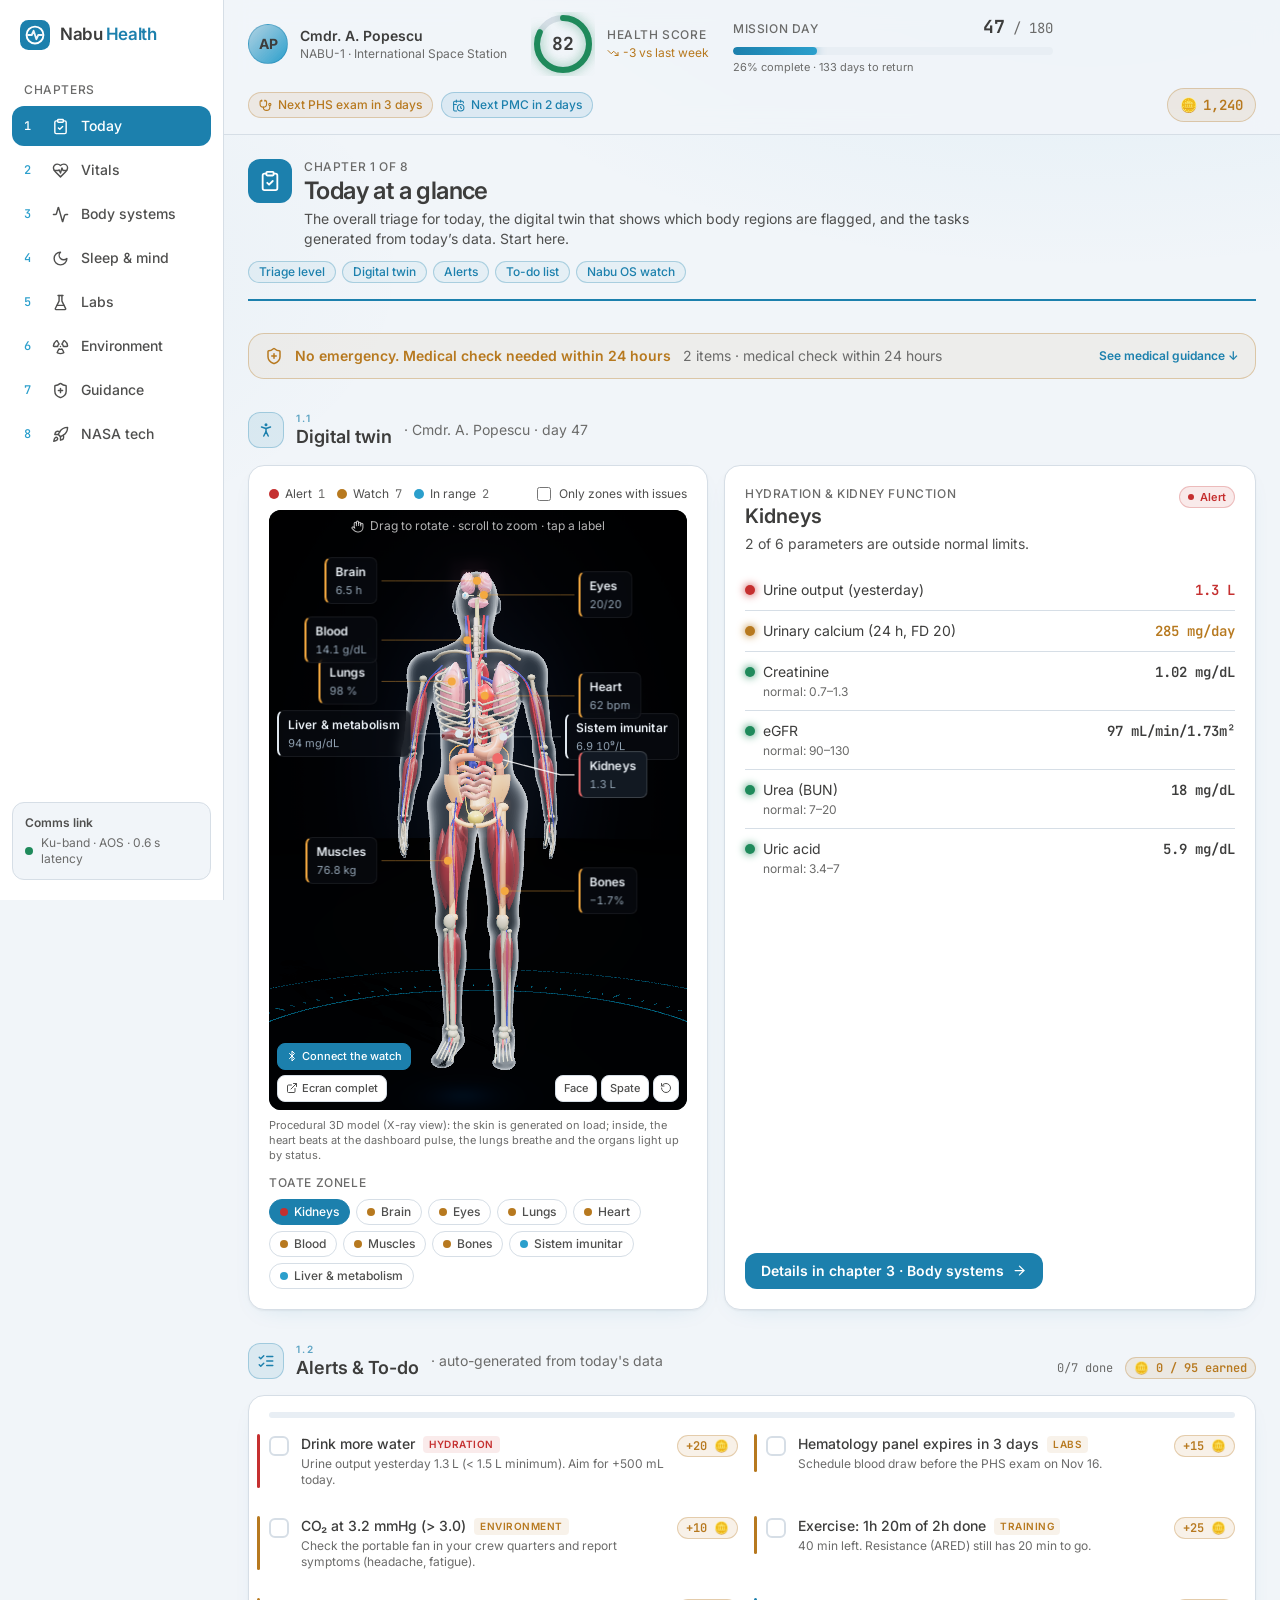
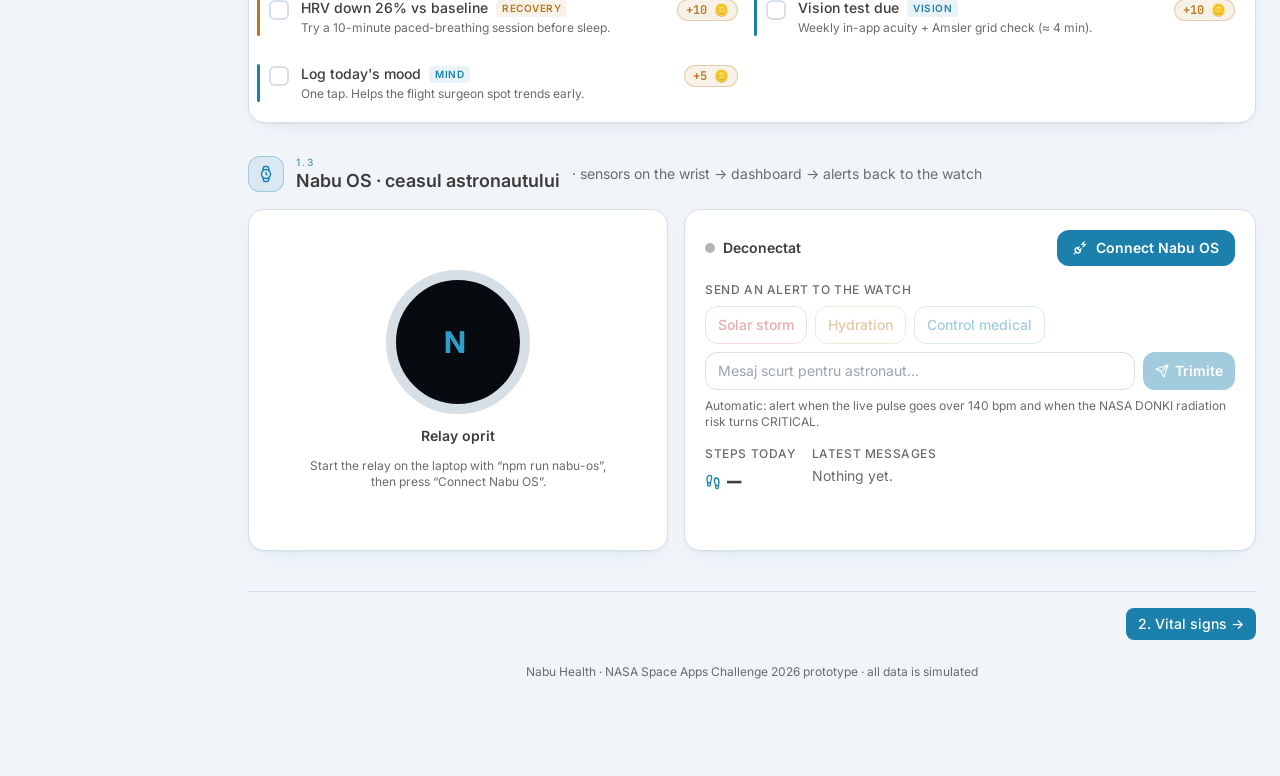
==== commit bcd0b8d7: "Use NASA DEMO_KEY instead of a personal API key" ====
--- a/health/index.html
+++ b/health/index.html
@@ -489,7 +489,7 @@
 ${n.map(d=>`• [${Yi[d.urgency].label}] ${d.title} — protocol ${d.protocol.id}`).join(`
 `)}
 
-Points for discussion: hydration plan, HRV/sleep hygiene, blurred-vision follow-up, vitamin D adherence.`}function Ate({onToast:t,symptoms:e}){const[n,r]=se.useState(!1),[i,a]=se.useState(!1),[o,l]=se.useState(!1),[u,f]=se.useState(""),h=()=>{l(!0),setTimeout(()=>{l(!1),f(Ete(e)),a(!1),r(!0)},650)};return y.jsxs("section",{id:"report",children:[y.jsx(xr,{index:"7.2",icon:iB,title:"Pre-PMC Weekly Report",subtitle:`PMC in ${an.nextPmcInDays} days`}),y.jsxs(Pt,{className:"relative overflow-hidden",children:[y.jsx("div",{className:"pointer-events-none absolute -right-20 -top-24 h-64 w-64 rounded-full bg-accent/10 blur-3xl"}),y.jsxs("div",{className:"relative flex flex-col items-start gap-5 md:flex-row md:items-center md:justify-between",children:[y.jsxs("div",{className:"max-w-xl",children:[y.jsx("div",{className:"text-base font-semibold text-ink",children:"Your flight surgeon gets a one-page summary before every PMC."}),y.jsx("p",{className:"mt-1 text-sm text-muted",children:"Trends, active alerts, mood & sleep averages, exercise compliance and flagged labs — compiled automatically. You review it and decide what gets sent. Journal content is never included."})]}),y.jsxs("button",{onClick:h,disabled:o,className:"inline-flex shrink-0 items-center gap-2.5 rounded-2xl bg-gradient-to-r from-accent to-accent-soft px-6 py-4 text-base font-semibold text-white shadow-glow transition hover:brightness-110 active:scale-[0.98] disabled:opacity-80",children:[y.jsx(AB,{size:20,className:o?"animate-spin":""}),o?"Compiling…":"Generate weekly report for flight surgeon"]})]})]}),y.jsx(V4,{open:n,onClose:()=>r(!1),wide:!0,title:"Weekly report · flight surgeon",subtitle:`${Fp.weekRange} · auto-generated from on-board data`,footer:y.jsxs(y.Fragment,{children:[y.jsxs(Pc,{variant:"ghost",onClick:()=>a(d=>!d),children:[y.jsx(dB,{size:15})," ",i?"Done editing":"Edit"]}),y.jsxs(Pc,{onClick:()=>{r(!1),t("Report queued for next PMC")},children:[y.jsx(rI,{size:15})," Approve & send"]})]}),children:i?y.jsx("textarea",{value:u,onChange:d=>f(d.target.value),className:"h-[55vh] w-full resize-none rounded-xl border border-accent/40 bg-space p-4 font-mono text-[12.5px] leading-relaxed text-ink outline-none focus:ring-2 focus:ring-accent/40"}):y.jsx("pre",{className:"whitespace-pre-wrap rounded-xl border border-space-border bg-space p-4 font-mono text-[12.5px] leading-relaxed text-ink",children:u})})]})}const r5="j7FNCCcLhmnbmhCFNFLBfQDC9G8WpjmrBNjwQr6k",Hp=[{name:"Cmdr. Ionescu",missionDays:142},{name:"Dr. Popa",missionDays:142},{name:"Ing. Marin",missionDays:87}],_D=600,Tte=300*1e3,bD=t=>t.toISOString().slice(0,10),H1=t=>(Date.now()-new Date(t).getTime())/36e5;async function i5(t,e=3e4){const n=new AbortController,r=window.setTimeout(()=>n.abort(),e);try{const i=await fetch(t,{signal:n.signal});if(i.status===403)throw new Error("Invalid API key (403). Check that you copied it correctly.");if(i.status===429)throw new Error("Too many requests (429). Use your own key instead of DEMO_KEY.");if(!i.ok)throw new Error(`Error ${i.status} from NASA`);const a=await i.text();return a?JSON.parse(a):[]}catch(i){throw i instanceof DOMException&&i.name==="AbortError"?new Error("NASA DONKI did not answer in 30 s (slow server). Try again."):i instanceof TypeError?new Error("The request was blocked (network/CORS). Open the page in Chrome/Edge, not in a preview."):i}finally{window.clearTimeout(r)}}async function Pte(t){const e=await i5("https://services.swpc.noaa.gov/json/goes/primary/xray-flares-7-day.json"),n=Date.now()-t*864e5;return e.filter(r=>/^[MX]/.test(r.max_class??"")&&!!r.max_time&&new Date(r.max_time).getTime()>=n).map(r=>({classType:r.max_class,peakTime:r.max_time,link:"https://www.swpc.noaa.gov/products/goes-x-ray-flux"}))}async function Cte(t=7){const e=new Date,n=new Date(Date.now()-t*864e5),r=`startDate=${bD(n)}&endDate=${bD(e)}&api_key=${encodeURIComponent(r5)}`,i="https://api.nasa.gov/DONKI",a=["SEP","FLR","GST"],o=await Promise.allSettled(a.map(m=>i5(`${i}/${m}?${r}`))),l=[],u=m=>{const v=o[m];return v.status==="fulfilled"?v.value:(l.push(`${a[m]}: ${v.reason.message}`),[])};let f="DONKI",h;if(o[1].status==="fulfilled")h=o[1].value;else try{h=await Pte(t),f="NOAA GOES"}catch(m){h=u(1),l[l.length-1]+=` (NOAA fallback: ${m.message})`}const d={sep:u(0),flr:h,gst:u(2)};if(l.length===a.length)throw new Error(l[0].replace(/^\w+: /,""));return{data:d,errors:l,flareSource:f}}function Ote(){const t=Date.now(),e=n=>new Date(t-n*36e5).toISOString();return{sep:[{eventTime:e(2)}],flr:[{classType:"X2.1",peakTime:e(3)},{classType:"M5.4",peakTime:e(10)}],gst:[{startTime:e(5),allKpIndex:[{kpIndex:6},{kpIndex:8}]}]}}const SD=t=>Math.max(0,...(t.allKpIndex??[]).map(e=>e.kpIndex));function Rte({sep:t,flr:e,gst:n}){const r=t.filter(h=>H1(h.eventTime)<48),i=e.filter(h=>{var d;return((d=h.classType)==null?void 0:d.startsWith("X"))&&H1(h.peakTime)<24}),a=e.filter(h=>{var d;return((d=h.classType)==null?void 0:d.startsWith("M"))&&H1(h.peakTime)<24}),o=Math.max(0,...n.map(SD));let l="NORMAL",u="Normal activity. No restrictions.";(a.length||o>=5)&&(l="ATENTIE",u="Limit extravehicular activities (EVA). Check the dosimeters."),(r.length||i.length)&&(l="CRITIC",u="Stop the EVA now. Whole crew to the shielded shelter!");const f=[...t.map(h=>({type:"Solar particle storm (SEP)",time:h.eventTime,link:h.link})),...e.map(h=>({type:`Solar flare, class ${h.classType??"?"}`,time:h.peakTime,link:h.link})),...n.map(h=>({type:`Geomagnetic storm (Kp ${SD(h)})`,time:h.startTime,link:h.link}))].sort((h,d)=>new Date(d.time).getTime()-new Date(h.time).getTime());return{level:l,action:u,maxKp:o,events:f}}function Nte(t,e,n){return+(.7*t+(e==="CRITIC"?n?2:30:e==="ATENTIE"?n?.5:5:0)).toFixed(1)}const Dte={NORMAL:{label:"NORMAL",color:jn.normal},ATENTIE:{label:"WARNING",color:jn.watch},CRITIC:{label:"CRITIC",color:jn.alert}};function wD({pct:t,color:e}){return y.jsx("div",{className:"h-2.5 overflow-hidden rounded-full bg-space-raised",children:y.jsx("div",{className:"h-full rounded-full transition-[width] duration-500",style:{width:`${Math.min(t,100)}%`,background:e}})})}function Lte(){const[t,e]=se.useState(!1),[n,r]=se.useState(null),[i,a]=se.useState(!1),[o,l]=se.useState(""),[u,f]=se.useState(null),[h,d]=se.useState(!1),[m,v]=se.useState("DONKI"),_=se.useCallback(async E=>{l(""),a(!0);try{if(E)r(Ote());else{const{data:w,errors:T,flareSource:P}=await Cte(7);r(w),v(P),T.length&&l("Partial: "+T.join(" | "))}f(new Date)}catch(w){l(w.message)}finally{a(!1)}},[]);se.useEffect(()=>{if(_(t),t)return;const E=window.setInterval(()=>_(!1),Tte);return()=>window.clearInterval(E)},[t,_]);const S=se.useMemo(()=>n?Rte(n):null,[n]);se.useEffect(()=>qee(S),[S]);const g=S?Dte[S.level]:null,b=S?S.maxKp>=7?jn.alert:S.maxKp>=5?jn.watch:jn.normal:jn.normal;return y.jsxs("section",{id:"space-weather",children:[y.jsx(xr,{index:"6.2",icon:aI,title:"Radiation & space weather",subtitle:"NASA DONKI · last 7 days",right:y.jsxs("span",{className:"text-xs text-muted",children:["actualizat: ",y.jsx("span",{className:"num text-ink-soft",children:u?u.toLocaleTimeString("ro-RO"):"–"}),t&&y.jsx("span",{className:"ml-2 rounded-full border border-watch/30 bg-watch/10 px-2 py-0.5 font-semibold text-watch",children:"MOD DEMO · date simulate"}),!t&&r5==="DEMO_KEY"]})}),y.jsxs("div",{className:"mb-4 flex flex-wrap items-center gap-2",children:[y.jsxs(Pc,{variant:"ghost",onClick:()=>_(t),children:[y.jsx(xB,{size:15,className:i?"animate-spin":""})," Refresh"]}),t?y.jsxs(Pc,{variant:"ghost",onClick:()=>e(!1),children:[y.jsx(bB,{size:15})," Back to real data"]}):y.jsxs(Pc,{variant:"ghost",onClick:()=>e(!0),children:[y.jsx(OB,{size:15})," Simulate a solar storm (demo)"]}),y.jsxs("label",{className:"ml-1 inline-flex items-center gap-2 text-sm text-ink-soft",children:[y.jsx("input",{type:"checkbox",checked:h,onChange:E=>d(E.target.checked),className:"h-4 w-4 accent-[#1C80AD]"}),"The crew is in the shielded shelter"]})]}),o&&y.jsx("div",{className:"mb-4 rounded-xl border border-alert/30 bg-alert/5 px-3 py-2 text-sm text-alert",children:o}),y.jsxs("div",{className:"grid gap-4 md:grid-cols-2 xl:grid-cols-3",children:[y.jsxs(Pt,{children:[y.jsx("div",{className:"label mb-3",children:"Nivel de risc"}),g&&S?y.jsxs(y.Fragment,{children:[y.jsx("span",{className:`inline-flex rounded-full px-4 py-1.5 text-lg font-bold ${S.level==="CRITIC"?"animate-pulse":""}`,style:{color:g.color,background:`${g.color}1A`,border:`1px solid ${g.color}40`},children:g.label}),y.jsx("p",{className:"mt-3 text-sm text-ink",children:S.action})]}):y.jsx("p",{className:"text-sm text-muted",children:i?"Loading NASA data… (DONKI can take 10–20 seconds)":"No data."})]}),y.jsxs(Pt,{children:[y.jsx("div",{className:"label mb-3",children:"Geomagnetic Kp index · 7-day max"}),y.jsx("div",{className:"num mb-2 text-4xl font-semibold",style:{color:b},children:S?S.maxKp:"–"}),y.jsx(wD,{pct:S?S.maxKp/9*100:0,color:b}),y.jsx("div",{className:"mt-2 text-xs text-muted",children:"0 = quiet · 5+ = storm · 9 = extreme"})]}),y.jsxs(Pt,{className:"md:col-span-2 xl:col-span-1",children:[y.jsx("div",{className:"label mb-3",children:"Estimated cumulative dose per astronaut"}),y.jsx("div",{className:"space-y-3",children:Hp.map(E=>{const w=Nte(E.missionDays,(S==null?void 0:S.level)??"NORMAL",h),T=w/_D*100,P=T>80?jn.alert:T>50?jn.watch:"#1C80AD";return y.jsxs("div",{children:[y.jsxs("div",{className:"mb-1 flex items-baseline justify-between gap-2 text-sm",children:[y.jsxs("span",{className:"text-ink",children:[E.name," ",y.jsxs("span",{className:"text-muted",children:["· day ",E.missionDays]})]}),y.jsxs("span",{className:"num font-semibold text-ink",children:[w," mSv"]})]}),y.jsx(wD,{pct:T,color:P})]},E.name)})}),y.jsxs("div",{className:"mt-3 text-xs text-muted",children:["NASA indicative career limit: ",_D," mSv"]})]}),y.jsxs(Pt,{className:"md:col-span-2 xl:col-span-3",children:[y.jsxs("div",{className:"mb-2 flex flex-wrap items-baseline justify-between gap-2",children:[y.jsx("div",{className:"label",children:"Evenimente solare recente"}),!t&&m==="NOAA GOES"&&y.jsx("span",{className:"text-xs text-muted",children:"Flares (class M and X): NOAA GOES, because NASA's DONKI FLR feed returns 404"})]}),y.jsx("ul",{className:"max-h-56 overflow-y-auto",children:S?S.events.length===0?y.jsx("li",{className:"py-2 text-sm text-muted",children:"No solar events in the last 7 days."}):S.events.map((E,w)=>y.jsxs("li",{className:"flex flex-wrap items-baseline gap-x-2 border-b border-space-border py-2 text-sm last:border-b-0",children:[y.jsx("span",{className:"num text-xs text-muted",children:new Date(E.time).toLocaleString("ro-RO")}),y.jsx("span",{className:"text-ink",children:E.type}),E.link&&y.jsx("a",{href:E.link,target:"_blank",rel:"noopener noreferrer",className:"text-accent hover:underline",children:E.link.includes("noaa.gov")?"detalii NOAA":"detalii NASA"})]},`${E.time}-${w}`)):y.jsx("li",{className:"py-2 text-sm text-muted",children:"Loading…"})})]})]})]})}const Ite="2026-11-14T13:31:45.465Z",kte=JSON.parse(`{"health monitoring":[{"code":"LEW-TOPS-143","title":"Solar Cell Health Monitoring","desc":"NASA's Glenn Research Center has developed a method and apparatus for in situ health monitoring of solar cells. The innovation is a novel approach to solar cell monitoring, as it is radiation-hard, consumes few system…","category":"Instrumentation","image":"https://technology.nasa.gov/t2media/tops/img/LEW-TOPS-143/LEW-TOPS-143_Front-1388x1050.jpg"},{"code":"DRC-TOPS-9","title":"Lightweight Fiber Optic Sensors for Real-Time Monitoring of Structural Health","desc":"Innovators at NASA's Armstrong Flight Research Center have developed a lightweight, robust fiber optic sensing system (FOSS) that represents a major breakthrough in sensing technology. The sensors, along with NASA's…","category":"Sensors","image":"https://technology.nasa.gov/t2media/tops/img/DRC-TOPS-9/DRC-006-024_Fiber-Optic-Sensor_header.jpg"},{"code":"LEW-TOPS-79","title":"Polymer Electrolyte-Based Ambient Temperature Oxygen Microsensor","desc":"Innovators at NASA's Glenn Research Center have developed an ambient temperature oxygen microsensor that can be used in fuel-leak and fire-detection applications. Because the technology detects oxygen levels from 7-21%…","category":"Sensors","image":"https://technology.nasa.gov/t2media/tops/img/LEW-TOPS-79/iStock-817389124_LEW-18674-1_fireman-burning-building_1388x1050-300dpi.jpg"},{"code":"DRC-TOPS-37","title":"Fiber Optic Sensing Technologies","desc":"NASA's Armstrong Flight Research Center is offering companies that provide sensing solutions for monitoring of structures and asset management of storage tanks a unique opportunity to expand their product line to…","category":"Sensors","image":"https://technology.nasa.gov/t2media/tops/img/DRC-TOPS-37/FOSS-header-1388x1050.jpg"},{"code":"LEW-TOPS-19","title":"Multi-Parameter Aerosol Scattering Sensor","desc":"Innovators at NASA's Glenn Research Center have developed the Multi-Parameter Aerosol Scattering Sensor (MPASS), an aerosol-detection system that characterizes atmospheric particles, enabling real-time environmental…","category":"Instrumentation","image":"https://technology.nasa.gov/t2media/tops/img/LEW-TOPS-19/iStock-935800060_LEW-18634-firefighters_1388x1050-300dpi.jpg"},{"code":"LEW-TOPS-78","title":"Inexpensive Microsensor Fabrication Process","desc":"Innovators at NASA's Glenn Research Center have developed a simple method of fabricating novel microsensors in large quantities using nanostructures as templates. Existing nanostructures, such as carbon nanotubes or…","category":"Sensors","image":"https://technology.nasa.gov/t2media/tops/img/LEW-TOPS-78/iStock_000019695591_LEW-18768-1_graphene-nanotube_1388x1050-300DPI.jpg"},{"code":"LEW-TOPS-16","title":"Portable Unit for Metabolic Analysis (PUMA)","desc":"NASA's Glenn Research Center has developed the Portable Unit for Metabolic Analysis (PUMA) to provide highly precise real-time measurements of human metabolic functions. PUMA is a battery-powered, wearable device that…","category":"Health Medicine and Biotechnology","image":"https://technology.nasa.gov/t2media/tops/img/LEW-TOPS-16/PUMA.jpg"},{"code":"LAR-TOPS-129","title":"Smart Skin for Composite Aircraft","desc":"NASA's Langley Research Center has developed a sensor technology for structural health monitoring on composite aircraft surfaces. When conventional aircraft are struck by lightning, the result can range from no damage…","category":"Sensors","image":"https://technology.nasa.gov/t2media/tops/img/LAR-TOPS-129/lightning.jpg"},{"code":"US20250224279A1","title":"Advanced Fire Detection for Aircraft Cargo Holds","desc":"This innovation improves how fires are detected in aircraft cargo compartments by using dynamic, time-based sensor analysis instead of relying on static thresholds. By intelligently interpreting temperature data over…","category":"aerospace","image":"https://technology.nasa.gov/t2media/faa_tops/img/US20250224279A1/img1.jpg"}],"biosensor":[{"code":"TOP2-218","title":"Fabricating printable electronics and biosensor chips","desc":"NASA has developed a unique approach for an atmospheric pressure plasma-based process for fabrication of printable electronics and functional coatings. The need for low-cost and environmentally friendly processes for…","category":"Manufacturing","image":"https://technology.nasa.gov/t2media/tops/img/TOP2-218/ARC-17266-1%20Flexible-Printed-Electric-Circ%20Front.jpg"},{"code":"TOP2-307","title":"Electrochemical Sensors Based on Enzyme-Linked Immunosorbent Assay","desc":"Biological assays are ever evolving to move towards lower limits of detection and improved sensitivity. Improvements in trace biological molecule detection can have significant impact in healthcare, food safety and…","category":"Health Medicine and Biotechnology","image":"https://technology.nasa.gov/t2media/tops/img/TOP2-307/front_image_2.jpg"}],"radiation dosimeter":[{"code":"LAR-TOPS-354","title":"Flexible Lightweight Radiation Shielding","desc":"Lead-filled aprons are currently used for atomic number (Z)-grade radiation shielding in the medical industry to protect personnel from hazardous gamma radiation. These apron garments are made with lead-filled…","category":"Materials and Coatings","image":"https://technology.nasa.gov/t2media/tops/img/LAR-TOPS-354/Front_Graphic_LAR-19463-1_TOPS.jpg"},{"code":"KSC-TOPS-97","title":"Deployed Electromagnetic Radiation Deflector Shield","desc":"Spaceflight outside of the Earth's protective magnetic field is dangerous from a cosmic radiation perspective. Inside Earth's magnetic field, where the manned International Space Station (ISS) orbits, the radiation…","category":"Aerospace","image":"https://technology.nasa.gov/t2media/tops/img/KSC-TOPS-97/Orion.jpg"},{"code":"TOP2-304","title":"Computer-implemented energy depletion radiation shielding","desc":"Radiation shielding for space as well as some terrestrial applications is challenging due to the wide variety and energy ranges of radiation particles. Thin layers of material or shielding, or both, placed between the…","category":"Materials and Coatings","image":"https://technology.nasa.gov/t2media/tops/img/TOP2-304/Space_radiation_front_image.jpg"},{"code":"MSC-TOPS-99","title":"Triggering Li-ion Battery Cells with Laser Radiation","desc":"Innovators at NASA Johnson Space Center have developed a high-powered infrared (IR) laser that can trigger Li-ion battery cells into thermal runaway (TR) without perforating the battery’s can wall like previous methods.…","category":"Power Generation and Storage","image":"https://technology.nasa.gov/t2media/tops/img/MSC-TOPS-99/bigstock-Electric-Car-Lithium-Battery_V4.jpg"},{"code":"LAR-TOPS-201","title":"Atomic Number (Z)-Grade Radiation Shields from Fiber Metal Laminates","desc":"NASA Langley Research Center has developed a shapeable radiation shield made from fiber metal laminates. The technology was developed based on a need for better performing shielding of sensitive spacecraft electronics.…","category":"Materials and Coatings","image":"https://technology.nasa.gov/t2media/tops/img/LAR-TOPS-201/europa_full.jpg"},{"code":"LEW-TOPS-142","title":"Compact Full-Field Ion Detector System (CFIDS)","desc":"Space radiation, or \\"space weather\\" comes in different forms from a variety of sources. High energy X-rays, gamma rays, and other ionizing radiation, in the form of subatomic particles and ionized atoms, can be produced…","category":"Sensors","image":"https://technology.nasa.gov/t2media/tops/img/LEW-TOPS-142/LEW-TOPS-143_Back-1425x780.jpg"},{"code":"LAR-TOPS-350","title":"High Atomic Number Coatings for Fabrics","desc":"NASA Langley Research Center has developed an innovation to promote the adhesion and improve the durability of high atomic number metal coatings on oxygen- or hydroxyl-rich surfaces. This new approach is useful for…","category":"Materials and Coatings","image":"https://technology.nasa.gov/t2media/tops/img/LAR-TOPS-350/FRont_-cropped_-cv.jpg"},{"code":"GSC-TOPS-359","title":"SpaceCube Mini Solid State Data Recorder (SSDR)","desc":"Upcoming SmallSat missions at NASA and in the commercial space sector require highly performant, miniaturized, and radiation tolerant components. One need is for data recorders capable of storing large quantities of…","category":"Information Technology and Software","image":"https://technology.nasa.gov/t2media/tops/img/GSC-TOPS-359/GSC-18856-1-TOPS-Front-Image.jpg"},{"code":"LAR-TOPS-250","title":"Novel Radiation Shielding Material for Dramatically Extending the Orbit Life of Cubesats","desc":"The NASA Langley Research Center has developed an innovative radiation shield made by layering metal materials in the Z-shielding method. It is a new, low cost and easy to implement method to protect CubeSat electronic…","category":"Materials and Coatings","image":"https://technology.nasa.gov/t2media/tops/img/LAR-TOPS-250/TOP%20250_front.jpg"}],"bone":[{"code":"MSC-TOPS-95","title":"3D Mineralized Bone Constructs","desc":"Innovators at NASA Johnson Space Center have developed a technique to grow 3D tissue constructs, similar to human bone, in a laboratory environment. Problems arise when studying both the normal state and pathophysiology…","category":"Health Medicine and Biotechnology","image":"https://technology.nasa.gov/t2media/tops/img/MSC-TOPS-95/MSC-24000_front_image_v2.jpg"},{"code":"MSC-TOPS-41","title":"High Quality Tissue Formation Method","desc":"NASA Johnson Space Center seeks interested parties for the licensing and commercialization of the High Density Spot Seeding (HDSS) method patented technology used to create 2D and 3D tissue models. This method can be…","category":"Health Medicine and Biotechnology","image":"https://technology.nasa.gov/t2media/tops/img/MSC-TOPS-41/bigstock-Medicine-Doctor-Hand-Working-W-44541469%201388X1050.jpg"},{"code":"MSC-TOPS-96","title":"Noninvasive Therapy for Cartilage Regeneration","desc":"Innovators at NASA Johnson Space Center researching time-variance magnetic field (TVMF) therapies have developed a pulsed electromagnetic field (PEMF) device that can alleviate cartilage degradation in synovial joints…","category":"Health Medicine and Biotechnology","image":"https://technology.nasa.gov/t2media/tops/img/MSC-TOPS-96/MSC-24541_Front_image__1_.jpg"},{"code":"LEW-TOPS-32","title":"How to Train Shape Memory Alloys","desc":"Shape memory alloys (SMAs), sometimes known as \\"smart metals,\\" provide a lightweight, solid-state alternative to conventional actuators and switches, such as hydraulic, pneumatic, or motor-based systems. To function…","category":"Materials and Coatings","image":"https://technology.nasa.gov/t2media/tops/img/LEW-TOPS-32/iStock_000026590418_LEW-18594-1_robotic-arm_1388x1050-300DPI.jpg"}],"telemedicine":[{"code":"MSC-TOPS-45","title":"Robonaut 2: Medical Opportunities","desc":"Researchers at the NASA Johnson Space Center (JSC), in collaboration with General Motors and Oceaneering, have designed a state-of-the-art, highly dexterous, humanoid robot: Robonaut 2 (R2). R2 is made up of multiple…","category":"Health Medicine and Biotechnology","image":"https://technology.nasa.gov/t2media/tops/img/MSC-TOPS-45/IMG_5221%201388x1050.jpg"},{"code":"TOP2-324","title":"Expanded COBRA Oculometrics (ECO) to Include Perimetry and Directional Assessment of Visual and Visuomotor Performance","desc":"Injury and disease can cause localized impairment of the retina and visual cortex. However, standard functional clinical assessment of sub-regions of the visual field and retina employ a crude spatial measure, called…","category":"Health Medicine and Biotechnology","image":"https://technology.nasa.gov/t2media/tops/img/TOP2-324/Front_image.jpg"}]}`),jte={"bone microgravity":[{id:"OSD-18",title:"Microarray Profile of Gene Expression during Osteoclast Differentiation in Modeled Microgravity"},{id:"OSD-133",title:"Acute transcriptional up-regulation specific to osteoblasts/osteoclasts in medaka fish immediately after exposure to microgravity"},{id:"OSD-107",title:"The Role of PTHrP in Osteoblast Response to Microgravity: Implications for Osteoporosis Development."}],"muscle atrophy spaceflight":[{id:"OSD-225",title:"Expression profiling of soleus muscle under the effect of simulated spaceflight"},{id:"OSD-342",title:"Targeting myostatin/activin A protects against skeletal muscle and bone loss during spaceflight [plasma proteomics]"},{id:"OSD-21",title:"Effects of spaceflight on murine skeletal muscle gene expression"}],"spaceflight associated neuro-ocular syndrome":[{id:"OSD-816",title:"The ex vivo human translaminar autonomous system to study spaceflight associated neuro-ocular syndrome pathogenesis (Retina, RT-PCR and electroretinography)"},{id:"OSD-397",title:"Illumina NGS RNA-seq and RRBS Sequencing on Spaceflight Mouse Retina"}],"immune system spaceflight":[{id:"OSD-943",title:"Longitudinal transcriptomic and epigenetic analysis in astronauts reveals dynamic immune response to spaceflight [DNA methylation]"},{id:"OSD-278",title:"Spaceflight and simulated microgravity conditions increase virulence of Serratia marcescens in the Drosophila melanogaster infection model"},{id:"OSD-903",title:"Longitudinal transcriptomic and epigenetic analysis in astronauts reveals dynamic immune response to spaceflight [RNA-seq]"}],"cardiovascular spaceflight":[{id:"OSD-52",title:"Expression data from SPHINX (SPaceflight of Huvec: an INtegrated eXperiment)"},{id:"OSD-481",title:"New insights into the role of lncRNA after spaceflight"},{id:"OSD-599",title:"Transcriptomic Effects on the Mouse Heart Following 30 Days on the International Space Station"}]},Ute=[{id:102026,title:"An Advanced Sensor Fusion Based Crew Health Monitoring System",desc:"Physiologic monitoring of the crew in human exploration missions is of crucial importance to evaluate and understand the health and emotional state of crew members. Currently, such monitoring involves the use of crew-worn bio-sensors,…",status:"Completed",url:"https://techport.nasa.gov/projects/102026",chapter:"Chapter 2 · Vital signs: continuous physiological monitoring of the crew."},{id:6903,title:"A Medipix-Based Small Personal Space Radiation Dosimeter, Phase I",desc:"This SBIR effort will take the first step in improving the existing Medipix dosimeter technology in terms of advancing the technique now used to couple the actual sensitive detector material to the underlying readout electronics.…",status:"Completed",url:"https://techport.nasa.gov/projects/6903",chapter:"Chapter 6 · Environment & radiation: personal dosimetry for astronauts."},{id:34465,title:"Biosensors for Exploration Medical System",desc:"The current International Space Station (ISS) electrocardiogram (ECG) system for donning the biomedical sensors is time consuming and inconvenient, requiring shaving, application of electrodes, and signal checks. A more efficient ECG…",status:"Completed",url:"https://techport.nasa.gov/projects/34465",chapter:"Chapter 5 · Lab results: biosensors for on-board analyses."},{id:158698,title:"A Crew Health Integrated Medical Exploration Response Agent (CHIMERA) platform for optimized healthcare performance",desc:"The Crew Health Integrated Medical Exploration Response Agent (CHIMERA) platform is an integrated exploration system (Medical-501) that minimizes resource costs (Medical-201) and maximizes benefit (Medical-701) through a network of…",status:"Completed",url:"https://techport.nasa.gov/projects/158698",chapter:"Chapter 7 · Guidance: medical decision support during the mission."}],zh={generatedAt:Ite,patents:kte,osdr:jte,techport:Ute},Fte=[{id:"bone",name:"Bone density",unit:"% pierdere",ratePerMonth:1.25,factor:.5,warn:5,crit:10,rec:"Resistance exercise (ARED), calcium and vitamin D intake.",query:"bone microgravity"},{id:"muscle",name:"Muscle mass",unit:"% pierdere",ratePerMonth:3,factor:.3,cap:20,warn:8,crit:15,rec:"Daily strength training, ~2 h/day on the ISS.",query:"muscle atrophy spaceflight"},{id:"eye",name:"Risc SANS (vedere)",unit:"% risc",ratePerMonth:12,factor:1,cap:70,warn:30,crit:55,rec:"Monthly eye exam and OCT. Intracranial pressure monitoring.",query:"spaceflight associated neuro-ocular syndrome"},{id:"immune",name:"Immune suppression",unit:"% risc",ratePerMonth:8,factor:.8,cap:60,warn:25,crit:45,rec:"Regular blood tests, strict hygiene, regular sleep.",query:"immune system spaceflight"},{id:"heart",name:"Cardiovascular deconditioning",unit:"% drop in VO₂max",ratePerMonth:2.5,factor:.4,cap:25,warn:10,crit:18,rec:"Daily aerobic exercise. Orthostatic test before return.",query:"cardiovascular spaceflight"}];function Bte(t,e,n){let r=e/30*t.ratePerMonth*(n?t.factor:1);return t.cap&&(r=Math.min(r,t.cap)),+r.toFixed(1)}function zte(t,e){return e>=t.crit?"alert":e>=t.warn?"watch":"normal"}const Hte=t=>`https://osdr.nasa.gov/bio/repo/search?q=${encodeURIComponent(t)}&data_source=cgene`,MD=t=>`https://osdr.nasa.gov/bio/repo/data/studies/${t}`,fp={};async function $te(t){var e;if(fp[t])return fp[t];try{const n=await fetch(`https://osdr.nasa.gov/osdr/data/search?term=${encodeURIComponent(t)}&from=0&size=3&type=cgene`);if(!n.ok)throw new Error(`OSDR ${n.status}`);const i=(((e=(await n.json()).hits)==null?void 0:e.hits)||[]).map(a=>a._source||{}).filter(a=>a.Accession).map(a=>({id:a.Accession,title:a["Study Title"]||a.Accession,url:MD(a.Accession)}));return fp[t]={studies:i,live:!0}}catch{const n=zh.osdr[t]??[];return fp[t]={studies:n.map(r=>({...r,url:MD(r.id)})),live:!1}}}const Vte=zh.generatedAt,Gte={bone:qL,muscle:ZL,eye:JL,immune:EB,heart:Lh},Wte={normal:"NORMAL",watch:"WARNING",alert:"CRITIC"},qte=new Date(Vte).toLocaleDateString("ro-RO");function Xte({sys:t}){const[e,n]=se.useState(null);return y.jsxs("details",{className:"group mt-3 border-t border-space-border pt-3",onToggle:r=>{r.target.open&&!e&&$te(t.query).then(n)},children:[y.jsxs("summary",{className:"flex cursor-pointer list-none items-center gap-1.5 text-sm font-medium text-accent",children:[y.jsx(XL,{size:14})," NASA OSDR scientific evidence"]}),y.jsx("ul",{className:"mt-2 space-y-1.5 text-sm",children:e?y.jsxs(y.Fragment,{children:[e.studies.map(r=>y.jsxs("li",{className:"leading-snug text-ink-soft",children:[y.jsx("a",{href:r.url,target:"_blank",rel:"noopener noreferrer",className:"num font-semibold text-accent hover:underline",children:r.id})," ","· ",r.title]},r.id)),e.studies.length===0&&y.jsx("li",{className:"text-muted",children:"No studies found."}),y.jsxs("li",{className:"pt-1 text-xs text-muted",children:[e.live?"Live from OSDR":`OSDR snapshot from ${qte}`," ·"," ",y.jsx("a",{href:Hte(t.query),target:"_blank",rel:"noopener noreferrer",className:"text-accent hover:underline",children:"toate studiile →"})]})]}):y.jsx("li",{className:"text-muted",children:"Loading…"})})]})}function Kte(){const[t,e]=se.useState(0),[n,r]=se.useState(Hp[0].missionDays),[i,a]=se.useState(!0);return y.jsxs("section",{id:"physiology",children:[y.jsx(xr,{index:"3.4",icon:hB,title:"Physiology · effects of microgravity",subtitle:"estimates from NASA HRP research · NASA OSDR evidence"}),y.jsxs(Pt,{className:"mb-4 flex flex-wrap items-center gap-x-6 gap-y-3",children:[y.jsxs("label",{className:"flex items-center gap-2 text-sm text-ink-soft",children:["Astronaut",y.jsx("select",{value:t,onChange:o=>{const l=Number(o.target.value);e(l),r(Hp[l].missionDays)},className:"rounded-lg border border-space-border bg-space px-2 py-1.5 text-ink outline-none focus:border-accent",children:Hp.map((o,l)=>y.jsx("option",{value:l,children:o.name},o.name))})]}),y.jsxs("label",{className:"flex items-center gap-2 text-sm text-ink-soft",children:[y.jsx("input",{type:"checkbox",checked:i,onChange:o=>a(o.target.checked),className:"h-4 w-4 accent-[#1C80AD]"}),"Exercises daily (treadmill, cycle, ARED)"]}),y.jsxs("label",{className:"flex min-w-[240px] flex-1 items-center gap-3 text-sm text-ink-soft",children:["Days in mission ",y.jsx("b",{className:"num w-10 text-ink",children:n}),y.jsx("input",{type:"range",min:1,max:900,value:n,onChange:o=>r(Number(o.target.value)),className:"flex-1 accent-[#1C80AD]"})]})]}),y.jsx("div",{className:"grid gap-4 md:grid-cols-2 xl:grid-cols-3",children:Fte.map(o=>{const l=Bte(o,n,i),u=zte(o,l),f=o.cap||o.crit*1.5,h=Gte[o.id];return y.jsxs(Pt,{children:[y.jsxs("div",{className:"mb-2 flex items-start justify-between gap-2",children:[y.jsxs("h3",{className:"flex items-center gap-2 text-sm font-semibold text-ink",children:[y.jsx(h,{size:16,className:"text-accent"}),o.name]}),y.jsx(Kv,{status:u,children:Wte[u]})]}),y.jsxs("div",{className:"flex items-baseline gap-1.5",children:[y.jsx("span",{className:"num text-3xl font-semibold text-ink",children:l}),y.jsx("span",{className:"text-xs text-muted",children:o.unit})]}),y.jsx("div",{className:"mt-2 h-2.5 overflow-hidden rounded-full bg-space-raised",children:y.jsx("div",{className:"h-full rounded-full transition-[width] duration-500",style:{width:`${Math.min(l/f*100,100)}%`,background:jn[u]}})}),y.jsxs("div",{className:"mt-1 text-[11px] text-muted",children:["watch ≥ ",o.warn," · critic ≥ ",o.crit]}),y.jsxs("p",{className:"mt-3 flex gap-2 text-sm text-ink-soft",children:[y.jsx(QL,{size:15,className:"mt-0.5 shrink-0 text-accent-soft"}),o.rec]}),y.jsx(Xte,{sys:o})]},o.id)})})]})}const Yte=[{q:"health monitoring",label:"Health monitoring"},{q:"biosensor",label:"Biosenzori"},{q:"radiation dosimeter",label:"Dozimetre"},{q:"bone",label:"Bones"},{q:"telemedicine",label:"Telemedicine"}],ED=zh.patents,Zte=new Date(zh.generatedAt).toLocaleDateString("ro-RO"),$1=t=>String(t??"").replace(/<[^>]+>/g,"").replace(/\s+/g," ").trim(),Jte=(t,e)=>t.length>e?t.slice(0,e).replace(/\s+\S*$/,"")+"…":t;async function Qte(t){try{const e=await fetch(`https://technology.nasa.gov/api/api/patent/${encodeURIComponent(t)}`);if(!e.ok)throw new Error(String(e.status));return{items:((await e.json()).results||[]).slice(0,9).map(i=>({code:String(i[1]),title:$1(i[2]),desc:Jte($1(i[3]),220),category:$1(i[5]),image:typeof i[10]=="string"&&i[10].startsWith("http")?encodeURI(i[10]):null})),source:"live"}}catch{const e=t.trim().toLowerCase();return ED[e]?{items:ED[e],source:"snapshot"}:{items:[],source:"none"}}}function ene({p:t}){const[e,n]=se.useState(!!t.image);return y.jsxs(Pt,{className:"flex flex-col gap-2",children:[t.image&&e&&y.jsx("img",{src:t.image,alt:"",loading:"lazy",onError:()=>n(!1),className:"h-36 w-full rounded-lg bg-space object-cover"}),y.jsxs("div",{className:"num text-xs text-accent",children:[t.code,t.category&&y.jsxs("span",{className:"text-muted",children:[" · ",t.category]})]}),y.jsx("h3",{className:"text-sm font-semibold leading-snug text-ink",children:t.title}),y.jsx("p",{className:"text-sm leading-relaxed text-ink-soft",children:t.desc}),y.jsxs("a",{href:`https://technology.nasa.gov/patent/${encodeURIComponent(t.code)}`,target:"_blank",rel:"noopener noreferrer",className:"mt-auto inline-flex items-center gap-1 text-sm font-medium text-accent hover:underline",children:["See on technology.nasa.gov ",y.jsx(Jw,{size:13})]})]})}function tne(){const[t,e]=se.useState("health monitoring"),[n,r]=se.useState("health monitoring"),[i,a]=se.useState(null);se.useEffect(()=>{let l=!0;return a(null),Qte(n).then(u=>l&&a(u)),()=>{l=!1}},[n]);const o=l=>{e(l),l.trim()&&r(l.trim())};return y.jsxs(y.Fragment,{children:[y.jsxs("section",{id:"patents",children:[y.jsx(xr,{index:"8.1",icon:rB,title:"Brevete NASA",subtitle:"TechTransfer"}),y.jsxs(Pt,{className:"mb-4 flex flex-col gap-3",children:[y.jsxs("form",{className:"flex flex-wrap gap-2",onSubmit:l=>{l.preventDefault(),o(t)},children:[y.jsx("input",{value:t,onChange:l=>e(l.target.value),placeholder:"Search NASA technologies…",className:"min-w-0 flex-1 rounded-xl border border-space-border bg-space px-3 py-2 text-sm text-ink outline-none focus:border-accent sm:max-w-sm"}),y.jsxs(Pc,{children:[y.jsx(wB,{size:15})," Search"]})]}),y.jsx("div",{className:"flex flex-wrap gap-1.5",children:Yte.map(l=>y.jsx("button",{onClick:()=>o(l.q),className:`rounded-full border px-3 py-1 text-xs font-medium transition ${n===l.q?"border-accent bg-accent text-white":"border-space-border text-ink-soft hover:border-accent/50 hover:text-accent"}`,children:l.label},l.q))}),i&&i.source!=="live"&&y.jsxs("p",{className:"text-xs text-muted",children:["The TechTransfer API cannot be called directly from the browser."," ",i.source==="snapshot"?`Results from the ${Zte} snapshot.`:"Free searches open on the NASA website."]})]}),i?i.items.length?y.jsx("div",{className:"grid gap-4 md:grid-cols-2 xl:grid-cols-3",children:i.items.map(l=>y.jsx(ene,{p:l},l.code))}):y.jsx(Pt,{children:y.jsxs("p",{className:"text-sm text-ink-soft",children:["For “",n,"” there are no results in the snapshot."," ",y.jsxs("a",{href:`https://technology.nasa.gov/search/all/${encodeURIComponent(n)}`,target:"_blank",rel:"noopener noreferrer",className:"font-medium text-accent hover:underline",children:["Search “",n,"” on technology.nasa.gov →"]})]})}):y.jsxs("p",{className:"text-sm text-muted",children:["Searching “",n,"”…"]})]}),y.jsxs("section",{id:"techport",children:[y.jsx(xr,{index:"8.2",icon:fB,title:"Proiecte de cercetare NASA",subtitle:"TechPort"}),y.jsx("div",{className:"grid gap-4 md:grid-cols-2",children:zh.techport.map(l=>y.jsxs(Pt,{className:"flex flex-col gap-2",children:[y.jsxs("div",{className:"flex items-center justify-between gap-2",children:[y.jsxs("span",{className:"num text-xs text-accent",children:["TechPort #",l.id]}),l.status&&y.jsx("span",{className:"rounded-full border border-space-border px-2 py-0.5 text-[11px] text-muted",children:l.status})]}),y.jsx("h3",{className:"text-sm font-semibold leading-snug text-ink",children:l.title}),y.jsx("p",{className:"text-sm leading-relaxed text-ink-soft",children:l.desc}),y.jsx("p",{className:"rounded-lg bg-accent/5 px-3 py-2 text-xs font-medium text-accent",children:l.chapter}),y.jsxs("a",{href:l.url,target:"_blank",rel:"noopener noreferrer",className:"mt-auto inline-flex items-center gap-1 text-sm font-medium text-accent hover:underline",children:["See on TechPort ",y.jsx(Jw,{size:13})]})]},l.id))})]})]})}const AD={normal:0,watch:1,alert:2},nne=t=>t.reduce((e,n)=>AD[n]>AD[e]?n:e,"normal"),rne=t=>t.refLow!==void 0&&t.refHigh!==void 0?`${t.refLow}–${t.refHigh}`:t.refHigh!==void 0?`< ${t.refHigh}`:t.refLow!==void 0?`> ${t.refLow}`:void 0,Cs=(t,e)=>{var n;return(((n=kf.find(r=>r.id===t))==null?void 0:n.params)??[]).filter(r=>!e||e.includes(r.id)).map(r=>({label:r.name,value:`${r.value} ${r.unit}`,ref:rne(r),status:r.status,note:r.note}))},Zl=t=>{const e=Dc.find(n=>n.id===t);return{label:e.label,value:`${e.value} ${e.unit}`,ref:e.range,status:e.status,note:e.note}},m2=(t,e)=>(t-e)/e*100,V1=t=>`${t>0?"+":""}${t.toFixed(1)}%`,G1=ti.reduce((t,e)=>t+e.hours,0)/ti.length,ev=Ur.weeks[Ur.weeks.length-1],W1=m2(ev.pvt,Ur.pvtBaselineMs),q1=m2(ev.memory,Ur.memoryBaseline),X1=m2($i.points[$i.points.length-1].kg,$i.baselineKg),ine=It.onsdMm-It.onsdBaselineMm,ane=[{id:"brain",name:"Brain",system:"Sleep & cognition",chapter:"sleep",items:[{label:"Sleep · 7-day average",value:`${G1.toFixed(1)} h`,ref:"≥ 7 h",status:G1<6?"alert":G1<7?"watch":"normal"},{label:"Reaction time (PVT)",value:`${ev.pvt} ms`,ref:`baseline ${Ur.pvtBaselineMs} ms`,status:W1>10?"alert":W1>5?"watch":"normal",note:`${V1(W1)} vs baseline (slower)`},{label:"Memorie",value:`${ev.memory}`,ref:`baseline ${Ur.memoryBaseline}`,status:q1<-10?"alert":q1<-5?"watch":"normal",note:`${V1(q1)} vs baseline`}]},{id:"eyes",name:"Eyes",system:"Vedere · SANS",chapter:"body",items:[{label:"Right eye acuity (OD)",value:It.acuityOD,ref:`baseline ${It.baselineOD}`,status:"normal"},{label:"Left eye acuity (OS)",value:It.acuityOS,ref:`baseline ${It.baselineOS}`,status:"watch",note:"Drop vs pre-flight level"},{label:"Teaca nervului optic (ONSD)",value:`${It.onsdMm} mm`,ref:`baseline ${It.onsdBaselineMm} mm`,status:"watch",note:`+${ine.toFixed(1)} mm vs baseline: possible sign of SANS`}]},{id:"immune",name:"Sistem imunitar",system:"Immunity & inflammation",chapter:"labs",items:[...Cs("hema",["wbc","lymph"]),...Cs("inflam")]},{id:"lungs",name:"Lungs",system:"Breathing & station air",chapter:"vitals",items:[Zl("spo2"),Zl("rr"),{label:"Cabin CO₂",value:`${va.co2mmHg} mmHg`,ref:`< ${va.co2Threshold} mmHg`,status:"watch",note:"Peste pragul de confort al echipajului"}]},{id:"heart",name:"Heart",system:"Cardiovascular",chapter:"vitals",items:[Zl("rhr"),Zl("hrv"),Zl("bp"),Zl("temp")]},{id:"liver",name:"Liver & metabolism",system:"Metabolic",chapter:"labs",items:Cs("meta")},{id:"kidneys",name:"Kidneys",system:"Hydration & kidney function",chapter:"body",items:[...If.factors.filter(t=>!t.label.startsWith("Est. bone")).map(t=>({label:t.label,value:t.value,status:t.status})),...Cs("kidney",["crea","egfr","urea","uric"])]},{id:"blood",name:"Blood",system:"Hematology & iron",chapter:"labs",items:[...Cs("hema",["hb","hct","rbc","retic","plt"]),...Cs("iron")]},{id:"muscle",name:"Muscles",system:"Muscle mass",chapter:"body",items:[{label:"Body mass",value:`${$i.points[$i.points.length-1].kg} kg`,ref:`baseline ${$i.baselineKg} kg`,status:X1<=-5?"alert":X1<=-2?"watch":"normal",note:`${V1(X1)} since launch`}]},{id:"bone",name:"Bones",system:"Bone density",chapter:"body",items:[{label:`Estimated bone loss · ${ha.site}`,value:`−${ha.estimatedPct}%`,ref:"< 1%",status:ha.estimatedPct>=3?"alert":ha.estimatedPct>=1?"watch":"normal"},...Cs("bone")]}],Oh=ane.map(t=>({...t,status:nne(t.items.map(e=>e.status))})),TD=t=>Oh.find(e=>e.id===t);/**
+Points for discussion: hydration plan, HRV/sleep hygiene, blurred-vision follow-up, vitamin D adherence.`}function Ate({onToast:t,symptoms:e}){const[n,r]=se.useState(!1),[i,a]=se.useState(!1),[o,l]=se.useState(!1),[u,f]=se.useState(""),h=()=>{l(!0),setTimeout(()=>{l(!1),f(Ete(e)),a(!1),r(!0)},650)};return y.jsxs("section",{id:"report",children:[y.jsx(xr,{index:"7.2",icon:iB,title:"Pre-PMC Weekly Report",subtitle:`PMC in ${an.nextPmcInDays} days`}),y.jsxs(Pt,{className:"relative overflow-hidden",children:[y.jsx("div",{className:"pointer-events-none absolute -right-20 -top-24 h-64 w-64 rounded-full bg-accent/10 blur-3xl"}),y.jsxs("div",{className:"relative flex flex-col items-start gap-5 md:flex-row md:items-center md:justify-between",children:[y.jsxs("div",{className:"max-w-xl",children:[y.jsx("div",{className:"text-base font-semibold text-ink",children:"Your flight surgeon gets a one-page summary before every PMC."}),y.jsx("p",{className:"mt-1 text-sm text-muted",children:"Trends, active alerts, mood & sleep averages, exercise compliance and flagged labs — compiled automatically. You review it and decide what gets sent. Journal content is never included."})]}),y.jsxs("button",{onClick:h,disabled:o,className:"inline-flex shrink-0 items-center gap-2.5 rounded-2xl bg-gradient-to-r from-accent to-accent-soft px-6 py-4 text-base font-semibold text-white shadow-glow transition hover:brightness-110 active:scale-[0.98] disabled:opacity-80",children:[y.jsx(AB,{size:20,className:o?"animate-spin":""}),o?"Compiling…":"Generate weekly report for flight surgeon"]})]})]}),y.jsx(V4,{open:n,onClose:()=>r(!1),wide:!0,title:"Weekly report · flight surgeon",subtitle:`${Fp.weekRange} · auto-generated from on-board data`,footer:y.jsxs(y.Fragment,{children:[y.jsxs(Pc,{variant:"ghost",onClick:()=>a(d=>!d),children:[y.jsx(dB,{size:15})," ",i?"Done editing":"Edit"]}),y.jsxs(Pc,{onClick:()=>{r(!1),t("Report queued for next PMC")},children:[y.jsx(rI,{size:15})," Approve & send"]})]}),children:i?y.jsx("textarea",{value:u,onChange:d=>f(d.target.value),className:"h-[55vh] w-full resize-none rounded-xl border border-accent/40 bg-space p-4 font-mono text-[12.5px] leading-relaxed text-ink outline-none focus:ring-2 focus:ring-accent/40"}):y.jsx("pre",{className:"whitespace-pre-wrap rounded-xl border border-space-border bg-space p-4 font-mono text-[12.5px] leading-relaxed text-ink",children:u})})]})}const r5="DEMO_KEY",Hp=[{name:"Cmdr. Ionescu",missionDays:142},{name:"Dr. Popa",missionDays:142},{name:"Ing. Marin",missionDays:87}],_D=600,Tte=300*1e3,bD=t=>t.toISOString().slice(0,10),H1=t=>(Date.now()-new Date(t).getTime())/36e5;async function i5(t,e=3e4){const n=new AbortController,r=window.setTimeout(()=>n.abort(),e);try{const i=await fetch(t,{signal:n.signal});if(i.status===403)throw new Error("Invalid API key (403). Check that you copied it correctly.");if(i.status===429)throw new Error("Too many requests (429). Use your own key instead of DEMO_KEY.");if(!i.ok)throw new Error(`Error ${i.status} from NASA`);const a=await i.text();return a?JSON.parse(a):[]}catch(i){throw i instanceof DOMException&&i.name==="AbortError"?new Error("NASA DONKI did not answer in 30 s (slow server). Try again."):i instanceof TypeError?new Error("The request was blocked (network/CORS). Open the page in Chrome/Edge, not in a preview."):i}finally{window.clearTimeout(r)}}async function Pte(t){const e=await i5("https://services.swpc.noaa.gov/json/goes/primary/xray-flares-7-day.json"),n=Date.now()-t*864e5;return e.filter(r=>/^[MX]/.test(r.max_class??"")&&!!r.max_time&&new Date(r.max_time).getTime()>=n).map(r=>({classType:r.max_class,peakTime:r.max_time,link:"https://www.swpc.noaa.gov/products/goes-x-ray-flux"}))}async function Cte(t=7){const e=new Date,n=new Date(Date.now()-t*864e5),r=`startDate=${bD(n)}&endDate=${bD(e)}&api_key=${encodeURIComponent(r5)}`,i="https://api.nasa.gov/DONKI",a=["SEP","FLR","GST"],o=await Promise.allSettled(a.map(m=>i5(`${i}/${m}?${r}`))),l=[],u=m=>{const v=o[m];return v.status==="fulfilled"?v.value:(l.push(`${a[m]}: ${v.reason.message}`),[])};let f="DONKI",h;if(o[1].status==="fulfilled")h=o[1].value;else try{h=await Pte(t),f="NOAA GOES"}catch(m){h=u(1),l[l.length-1]+=` (NOAA fallback: ${m.message})`}const d={sep:u(0),flr:h,gst:u(2)};if(l.length===a.length)throw new Error(l[0].replace(/^\w+: /,""));return{data:d,errors:l,flareSource:f}}function Ote(){const t=Date.now(),e=n=>new Date(t-n*36e5).toISOString();return{sep:[{eventTime:e(2)}],flr:[{classType:"X2.1",peakTime:e(3)},{classType:"M5.4",peakTime:e(10)}],gst:[{startTime:e(5),allKpIndex:[{kpIndex:6},{kpIndex:8}]}]}}const SD=t=>Math.max(0,...(t.allKpIndex??[]).map(e=>e.kpIndex));function Rte({sep:t,flr:e,gst:n}){const r=t.filter(h=>H1(h.eventTime)<48),i=e.filter(h=>{var d;return((d=h.classType)==null?void 0:d.startsWith("X"))&&H1(h.peakTime)<24}),a=e.filter(h=>{var d;return((d=h.classType)==null?void 0:d.startsWith("M"))&&H1(h.peakTime)<24}),o=Math.max(0,...n.map(SD));let l="NORMAL",u="Normal activity. No restrictions.";(a.length||o>=5)&&(l="ATENTIE",u="Limit extravehicular activities (EVA). Check the dosimeters."),(r.length||i.length)&&(l="CRITIC",u="Stop the EVA now. Whole crew to the shielded shelter!");const f=[...t.map(h=>({type:"Solar particle storm (SEP)",time:h.eventTime,link:h.link})),...e.map(h=>({type:`Solar flare, class ${h.classType??"?"}`,time:h.peakTime,link:h.link})),...n.map(h=>({type:`Geomagnetic storm (Kp ${SD(h)})`,time:h.startTime,link:h.link}))].sort((h,d)=>new Date(d.time).getTime()-new Date(h.time).getTime());return{level:l,action:u,maxKp:o,events:f}}function Nte(t,e,n){return+(.7*t+(e==="CRITIC"?n?2:30:e==="ATENTIE"?n?.5:5:0)).toFixed(1)}const Dte={NORMAL:{label:"NORMAL",color:jn.normal},ATENTIE:{label:"WARNING",color:jn.watch},CRITIC:{label:"CRITIC",color:jn.alert}};function wD({pct:t,color:e}){return y.jsx("div",{className:"h-2.5 overflow-hidden rounded-full bg-space-raised",children:y.jsx("div",{className:"h-full rounded-full transition-[width] duration-500",style:{width:`${Math.min(t,100)}%`,background:e}})})}function Lte(){const[t,e]=se.useState(!1),[n,r]=se.useState(null),[i,a]=se.useState(!1),[o,l]=se.useState(""),[u,f]=se.useState(null),[h,d]=se.useState(!1),[m,v]=se.useState("DONKI"),_=se.useCallback(async E=>{l(""),a(!0);try{if(E)r(Ote());else{const{data:w,errors:T,flareSource:P}=await Cte(7);r(w),v(P),T.length&&l("Partial: "+T.join(" | "))}f(new Date)}catch(w){l(w.message)}finally{a(!1)}},[]);se.useEffect(()=>{if(_(t),t)return;const E=window.setInterval(()=>_(!1),Tte);return()=>window.clearInterval(E)},[t,_]);const S=se.useMemo(()=>n?Rte(n):null,[n]);se.useEffect(()=>qee(S),[S]);const g=S?Dte[S.level]:null,b=S?S.maxKp>=7?jn.alert:S.maxKp>=5?jn.watch:jn.normal:jn.normal;return y.jsxs("section",{id:"space-weather",children:[y.jsx(xr,{index:"6.2",icon:aI,title:"Radiation & space weather",subtitle:"NASA DONKI · last 7 days",right:y.jsxs("span",{className:"text-xs text-muted",children:["actualizat: ",y.jsx("span",{className:"num text-ink-soft",children:u?u.toLocaleTimeString("ro-RO"):"–"}),t&&y.jsx("span",{className:"ml-2 rounded-full border border-watch/30 bg-watch/10 px-2 py-0.5 font-semibold text-watch",children:"MOD DEMO · date simulate"}),!t&&r5==="DEMO_KEY"]})}),y.jsxs("div",{className:"mb-4 flex flex-wrap items-center gap-2",children:[y.jsxs(Pc,{variant:"ghost",onClick:()=>_(t),children:[y.jsx(xB,{size:15,className:i?"animate-spin":""})," Refresh"]}),t?y.jsxs(Pc,{variant:"ghost",onClick:()=>e(!1),children:[y.jsx(bB,{size:15})," Back to real data"]}):y.jsxs(Pc,{variant:"ghost",onClick:()=>e(!0),children:[y.jsx(OB,{size:15})," Simulate a solar storm (demo)"]}),y.jsxs("label",{className:"ml-1 inline-flex items-center gap-2 text-sm text-ink-soft",children:[y.jsx("input",{type:"checkbox",checked:h,onChange:E=>d(E.target.checked),className:"h-4 w-4 accent-[#1C80AD]"}),"The crew is in the shielded shelter"]})]}),o&&y.jsx("div",{className:"mb-4 rounded-xl border border-alert/30 bg-alert/5 px-3 py-2 text-sm text-alert",children:o}),y.jsxs("div",{className:"grid gap-4 md:grid-cols-2 xl:grid-cols-3",children:[y.jsxs(Pt,{children:[y.jsx("div",{className:"label mb-3",children:"Nivel de risc"}),g&&S?y.jsxs(y.Fragment,{children:[y.jsx("span",{className:`inline-flex rounded-full px-4 py-1.5 text-lg font-bold ${S.level==="CRITIC"?"animate-pulse":""}`,style:{color:g.color,background:`${g.color}1A`,border:`1px solid ${g.color}40`},children:g.label}),y.jsx("p",{className:"mt-3 text-sm text-ink",children:S.action})]}):y.jsx("p",{className:"text-sm text-muted",children:i?"Loading NASA data… (DONKI can take 10–20 seconds)":"No data."})]}),y.jsxs(Pt,{children:[y.jsx("div",{className:"label mb-3",children:"Geomagnetic Kp index · 7-day max"}),y.jsx("div",{className:"num mb-2 text-4xl font-semibold",style:{color:b},children:S?S.maxKp:"–"}),y.jsx(wD,{pct:S?S.maxKp/9*100:0,color:b}),y.jsx("div",{className:"mt-2 text-xs text-muted",children:"0 = quiet · 5+ = storm · 9 = extreme"})]}),y.jsxs(Pt,{className:"md:col-span-2 xl:col-span-1",children:[y.jsx("div",{className:"label mb-3",children:"Estimated cumulative dose per astronaut"}),y.jsx("div",{className:"space-y-3",children:Hp.map(E=>{const w=Nte(E.missionDays,(S==null?void 0:S.level)??"NORMAL",h),T=w/_D*100,P=T>80?jn.alert:T>50?jn.watch:"#1C80AD";return y.jsxs("div",{children:[y.jsxs("div",{className:"mb-1 flex items-baseline justify-between gap-2 text-sm",children:[y.jsxs("span",{className:"text-ink",children:[E.name," ",y.jsxs("span",{className:"text-muted",children:["· day ",E.missionDays]})]}),y.jsxs("span",{className:"num font-semibold text-ink",children:[w," mSv"]})]}),y.jsx(wD,{pct:T,color:P})]},E.name)})}),y.jsxs("div",{className:"mt-3 text-xs text-muted",children:["NASA indicative career limit: ",_D," mSv"]})]}),y.jsxs(Pt,{className:"md:col-span-2 xl:col-span-3",children:[y.jsxs("div",{className:"mb-2 flex flex-wrap items-baseline justify-between gap-2",children:[y.jsx("div",{className:"label",children:"Evenimente solare recente"}),!t&&m==="NOAA GOES"&&y.jsx("span",{className:"text-xs text-muted",children:"Flares (class M and X): NOAA GOES, because NASA's DONKI FLR feed returns 404"})]}),y.jsx("ul",{className:"max-h-56 overflow-y-auto",children:S?S.events.length===0?y.jsx("li",{className:"py-2 text-sm text-muted",children:"No solar events in the last 7 days."}):S.events.map((E,w)=>y.jsxs("li",{className:"flex flex-wrap items-baseline gap-x-2 border-b border-space-border py-2 text-sm last:border-b-0",children:[y.jsx("span",{className:"num text-xs text-muted",children:new Date(E.time).toLocaleString("ro-RO")}),y.jsx("span",{className:"text-ink",children:E.type}),E.link&&y.jsx("a",{href:E.link,target:"_blank",rel:"noopener noreferrer",className:"text-accent hover:underline",children:E.link.includes("noaa.gov")?"detalii NOAA":"detalii NASA"})]},`${E.time}-${w}`)):y.jsx("li",{className:"py-2 text-sm text-muted",children:"Loading…"})})]})]})]})}const Ite="2026-11-14T13:31:45.465Z",kte=JSON.parse(`{"health monitoring":[{"code":"LEW-TOPS-143","title":"Solar Cell Health Monitoring","desc":"NASA's Glenn Research Center has developed a method and apparatus for in situ health monitoring of solar cells. The innovation is a novel approach to solar cell monitoring, as it is radiation-hard, consumes few system…","category":"Instrumentation","image":"https://technology.nasa.gov/t2media/tops/img/LEW-TOPS-143/LEW-TOPS-143_Front-1388x1050.jpg"},{"code":"DRC-TOPS-9","title":"Lightweight Fiber Optic Sensors for Real-Time Monitoring of Structural Health","desc":"Innovators at NASA's Armstrong Flight Research Center have developed a lightweight, robust fiber optic sensing system (FOSS) that represents a major breakthrough in sensing technology. The sensors, along with NASA's…","category":"Sensors","image":"https://technology.nasa.gov/t2media/tops/img/DRC-TOPS-9/DRC-006-024_Fiber-Optic-Sensor_header.jpg"},{"code":"LEW-TOPS-79","title":"Polymer Electrolyte-Based Ambient Temperature Oxygen Microsensor","desc":"Innovators at NASA's Glenn Research Center have developed an ambient temperature oxygen microsensor that can be used in fuel-leak and fire-detection applications. Because the technology detects oxygen levels from 7-21%…","category":"Sensors","image":"https://technology.nasa.gov/t2media/tops/img/LEW-TOPS-79/iStock-817389124_LEW-18674-1_fireman-burning-building_1388x1050-300dpi.jpg"},{"code":"DRC-TOPS-37","title":"Fiber Optic Sensing Technologies","desc":"NASA's Armstrong Flight Research Center is offering companies that provide sensing solutions for monitoring of structures and asset management of storage tanks a unique opportunity to expand their product line to…","category":"Sensors","image":"https://technology.nasa.gov/t2media/tops/img/DRC-TOPS-37/FOSS-header-1388x1050.jpg"},{"code":"LEW-TOPS-19","title":"Multi-Parameter Aerosol Scattering Sensor","desc":"Innovators at NASA's Glenn Research Center have developed the Multi-Parameter Aerosol Scattering Sensor (MPASS), an aerosol-detection system that characterizes atmospheric particles, enabling real-time environmental…","category":"Instrumentation","image":"https://technology.nasa.gov/t2media/tops/img/LEW-TOPS-19/iStock-935800060_LEW-18634-firefighters_1388x1050-300dpi.jpg"},{"code":"LEW-TOPS-78","title":"Inexpensive Microsensor Fabrication Process","desc":"Innovators at NASA's Glenn Research Center have developed a simple method of fabricating novel microsensors in large quantities using nanostructures as templates. Existing nanostructures, such as carbon nanotubes or…","category":"Sensors","image":"https://technology.nasa.gov/t2media/tops/img/LEW-TOPS-78/iStock_000019695591_LEW-18768-1_graphene-nanotube_1388x1050-300DPI.jpg"},{"code":"LEW-TOPS-16","title":"Portable Unit for Metabolic Analysis (PUMA)","desc":"NASA's Glenn Research Center has developed the Portable Unit for Metabolic Analysis (PUMA) to provide highly precise real-time measurements of human metabolic functions. PUMA is a battery-powered, wearable device that…","category":"Health Medicine and Biotechnology","image":"https://technology.nasa.gov/t2media/tops/img/LEW-TOPS-16/PUMA.jpg"},{"code":"LAR-TOPS-129","title":"Smart Skin for Composite Aircraft","desc":"NASA's Langley Research Center has developed a sensor technology for structural health monitoring on composite aircraft surfaces. When conventional aircraft are struck by lightning, the result can range from no damage…","category":"Sensors","image":"https://technology.nasa.gov/t2media/tops/img/LAR-TOPS-129/lightning.jpg"},{"code":"US20250224279A1","title":"Advanced Fire Detection for Aircraft Cargo Holds","desc":"This innovation improves how fires are detected in aircraft cargo compartments by using dynamic, time-based sensor analysis instead of relying on static thresholds. By intelligently interpreting temperature data over…","category":"aerospace","image":"https://technology.nasa.gov/t2media/faa_tops/img/US20250224279A1/img1.jpg"}],"biosensor":[{"code":"TOP2-218","title":"Fabricating printable electronics and biosensor chips","desc":"NASA has developed a unique approach for an atmospheric pressure plasma-based process for fabrication of printable electronics and functional coatings. The need for low-cost and environmentally friendly processes for…","category":"Manufacturing","image":"https://technology.nasa.gov/t2media/tops/img/TOP2-218/ARC-17266-1%20Flexible-Printed-Electric-Circ%20Front.jpg"},{"code":"TOP2-307","title":"Electrochemical Sensors Based on Enzyme-Linked Immunosorbent Assay","desc":"Biological assays are ever evolving to move towards lower limits of detection and improved sensitivity. Improvements in trace biological molecule detection can have significant impact in healthcare, food safety and…","category":"Health Medicine and Biotechnology","image":"https://technology.nasa.gov/t2media/tops/img/TOP2-307/front_image_2.jpg"}],"radiation dosimeter":[{"code":"LAR-TOPS-354","title":"Flexible Lightweight Radiation Shielding","desc":"Lead-filled aprons are currently used for atomic number (Z)-grade radiation shielding in the medical industry to protect personnel from hazardous gamma radiation. These apron garments are made with lead-filled…","category":"Materials and Coatings","image":"https://technology.nasa.gov/t2media/tops/img/LAR-TOPS-354/Front_Graphic_LAR-19463-1_TOPS.jpg"},{"code":"KSC-TOPS-97","title":"Deployed Electromagnetic Radiation Deflector Shield","desc":"Spaceflight outside of the Earth's protective magnetic field is dangerous from a cosmic radiation perspective. Inside Earth's magnetic field, where the manned International Space Station (ISS) orbits, the radiation…","category":"Aerospace","image":"https://technology.nasa.gov/t2media/tops/img/KSC-TOPS-97/Orion.jpg"},{"code":"TOP2-304","title":"Computer-implemented energy depletion radiation shielding","desc":"Radiation shielding for space as well as some terrestrial applications is challenging due to the wide variety and energy ranges of radiation particles. Thin layers of material or shielding, or both, placed between the…","category":"Materials and Coatings","image":"https://technology.nasa.gov/t2media/tops/img/TOP2-304/Space_radiation_front_image.jpg"},{"code":"MSC-TOPS-99","title":"Triggering Li-ion Battery Cells with Laser Radiation","desc":"Innovators at NASA Johnson Space Center have developed a high-powered infrared (IR) laser that can trigger Li-ion battery cells into thermal runaway (TR) without perforating the battery’s can wall like previous methods.…","category":"Power Generation and Storage","image":"https://technology.nasa.gov/t2media/tops/img/MSC-TOPS-99/bigstock-Electric-Car-Lithium-Battery_V4.jpg"},{"code":"LAR-TOPS-201","title":"Atomic Number (Z)-Grade Radiation Shields from Fiber Metal Laminates","desc":"NASA Langley Research Center has developed a shapeable radiation shield made from fiber metal laminates. The technology was developed based on a need for better performing shielding of sensitive spacecraft electronics.…","category":"Materials and Coatings","image":"https://technology.nasa.gov/t2media/tops/img/LAR-TOPS-201/europa_full.jpg"},{"code":"LEW-TOPS-142","title":"Compact Full-Field Ion Detector System (CFIDS)","desc":"Space radiation, or \\"space weather\\" comes in different forms from a variety of sources. High energy X-rays, gamma rays, and other ionizing radiation, in the form of subatomic particles and ionized atoms, can be produced…","category":"Sensors","image":"https://technology.nasa.gov/t2media/tops/img/LEW-TOPS-142/LEW-TOPS-143_Back-1425x780.jpg"},{"code":"LAR-TOPS-350","title":"High Atomic Number Coatings for Fabrics","desc":"NASA Langley Research Center has developed an innovation to promote the adhesion and improve the durability of high atomic number metal coatings on oxygen- or hydroxyl-rich surfaces. This new approach is useful for…","category":"Materials and Coatings","image":"https://technology.nasa.gov/t2media/tops/img/LAR-TOPS-350/FRont_-cropped_-cv.jpg"},{"code":"GSC-TOPS-359","title":"SpaceCube Mini Solid State Data Recorder (SSDR)","desc":"Upcoming SmallSat missions at NASA and in the commercial space sector require highly performant, miniaturized, and radiation tolerant components. One need is for data recorders capable of storing large quantities of…","category":"Information Technology and Software","image":"https://technology.nasa.gov/t2media/tops/img/GSC-TOPS-359/GSC-18856-1-TOPS-Front-Image.jpg"},{"code":"LAR-TOPS-250","title":"Novel Radiation Shielding Material for Dramatically Extending the Orbit Life of Cubesats","desc":"The NASA Langley Research Center has developed an innovative radiation shield made by layering metal materials in the Z-shielding method. It is a new, low cost and easy to implement method to protect CubeSat electronic…","category":"Materials and Coatings","image":"https://technology.nasa.gov/t2media/tops/img/LAR-TOPS-250/TOP%20250_front.jpg"}],"bone":[{"code":"MSC-TOPS-95","title":"3D Mineralized Bone Constructs","desc":"Innovators at NASA Johnson Space Center have developed a technique to grow 3D tissue constructs, similar to human bone, in a laboratory environment. Problems arise when studying both the normal state and pathophysiology…","category":"Health Medicine and Biotechnology","image":"https://technology.nasa.gov/t2media/tops/img/MSC-TOPS-95/MSC-24000_front_image_v2.jpg"},{"code":"MSC-TOPS-41","title":"High Quality Tissue Formation Method","desc":"NASA Johnson Space Center seeks interested parties for the licensing and commercialization of the High Density Spot Seeding (HDSS) method patented technology used to create 2D and 3D tissue models. This method can be…","category":"Health Medicine and Biotechnology","image":"https://technology.nasa.gov/t2media/tops/img/MSC-TOPS-41/bigstock-Medicine-Doctor-Hand-Working-W-44541469%201388X1050.jpg"},{"code":"MSC-TOPS-96","title":"Noninvasive Therapy for Cartilage Regeneration","desc":"Innovators at NASA Johnson Space Center researching time-variance magnetic field (TVMF) therapies have developed a pulsed electromagnetic field (PEMF) device that can alleviate cartilage degradation in synovial joints…","category":"Health Medicine and Biotechnology","image":"https://technology.nasa.gov/t2media/tops/img/MSC-TOPS-96/MSC-24541_Front_image__1_.jpg"},{"code":"LEW-TOPS-32","title":"How to Train Shape Memory Alloys","desc":"Shape memory alloys (SMAs), sometimes known as \\"smart metals,\\" provide a lightweight, solid-state alternative to conventional actuators and switches, such as hydraulic, pneumatic, or motor-based systems. To function…","category":"Materials and Coatings","image":"https://technology.nasa.gov/t2media/tops/img/LEW-TOPS-32/iStock_000026590418_LEW-18594-1_robotic-arm_1388x1050-300DPI.jpg"}],"telemedicine":[{"code":"MSC-TOPS-45","title":"Robonaut 2: Medical Opportunities","desc":"Researchers at the NASA Johnson Space Center (JSC), in collaboration with General Motors and Oceaneering, have designed a state-of-the-art, highly dexterous, humanoid robot: Robonaut 2 (R2). R2 is made up of multiple…","category":"Health Medicine and Biotechnology","image":"https://technology.nasa.gov/t2media/tops/img/MSC-TOPS-45/IMG_5221%201388x1050.jpg"},{"code":"TOP2-324","title":"Expanded COBRA Oculometrics (ECO) to Include Perimetry and Directional Assessment of Visual and Visuomotor Performance","desc":"Injury and disease can cause localized impairment of the retina and visual cortex. However, standard functional clinical assessment of sub-regions of the visual field and retina employ a crude spatial measure, called…","category":"Health Medicine and Biotechnology","image":"https://technology.nasa.gov/t2media/tops/img/TOP2-324/Front_image.jpg"}]}`),jte={"bone microgravity":[{id:"OSD-18",title:"Microarray Profile of Gene Expression during Osteoclast Differentiation in Modeled Microgravity"},{id:"OSD-133",title:"Acute transcriptional up-regulation specific to osteoblasts/osteoclasts in medaka fish immediately after exposure to microgravity"},{id:"OSD-107",title:"The Role of PTHrP in Osteoblast Response to Microgravity: Implications for Osteoporosis Development."}],"muscle atrophy spaceflight":[{id:"OSD-225",title:"Expression profiling of soleus muscle under the effect of simulated spaceflight"},{id:"OSD-342",title:"Targeting myostatin/activin A protects against skeletal muscle and bone loss during spaceflight [plasma proteomics]"},{id:"OSD-21",title:"Effects of spaceflight on murine skeletal muscle gene expression"}],"spaceflight associated neuro-ocular syndrome":[{id:"OSD-816",title:"The ex vivo human translaminar autonomous system to study spaceflight associated neuro-ocular syndrome pathogenesis (Retina, RT-PCR and electroretinography)"},{id:"OSD-397",title:"Illumina NGS RNA-seq and RRBS Sequencing on Spaceflight Mouse Retina"}],"immune system spaceflight":[{id:"OSD-943",title:"Longitudinal transcriptomic and epigenetic analysis in astronauts reveals dynamic immune response to spaceflight [DNA methylation]"},{id:"OSD-278",title:"Spaceflight and simulated microgravity conditions increase virulence of Serratia marcescens in the Drosophila melanogaster infection model"},{id:"OSD-903",title:"Longitudinal transcriptomic and epigenetic analysis in astronauts reveals dynamic immune response to spaceflight [RNA-seq]"}],"cardiovascular spaceflight":[{id:"OSD-52",title:"Expression data from SPHINX (SPaceflight of Huvec: an INtegrated eXperiment)"},{id:"OSD-481",title:"New insights into the role of lncRNA after spaceflight"},{id:"OSD-599",title:"Transcriptomic Effects on the Mouse Heart Following 30 Days on the International Space Station"}]},Ute=[{id:102026,title:"An Advanced Sensor Fusion Based Crew Health Monitoring System",desc:"Physiologic monitoring of the crew in human exploration missions is of crucial importance to evaluate and understand the health and emotional state of crew members. Currently, such monitoring involves the use of crew-worn bio-sensors,…",status:"Completed",url:"https://techport.nasa.gov/projects/102026",chapter:"Chapter 2 · Vital signs: continuous physiological monitoring of the crew."},{id:6903,title:"A Medipix-Based Small Personal Space Radiation Dosimeter, Phase I",desc:"This SBIR effort will take the first step in improving the existing Medipix dosimeter technology in terms of advancing the technique now used to couple the actual sensitive detector material to the underlying readout electronics.…",status:"Completed",url:"https://techport.nasa.gov/projects/6903",chapter:"Chapter 6 · Environment & radiation: personal dosimetry for astronauts."},{id:34465,title:"Biosensors for Exploration Medical System",desc:"The current International Space Station (ISS) electrocardiogram (ECG) system for donning the biomedical sensors is time consuming and inconvenient, requiring shaving, application of electrodes, and signal checks. A more efficient ECG…",status:"Completed",url:"https://techport.nasa.gov/projects/34465",chapter:"Chapter 5 · Lab results: biosensors for on-board analyses."},{id:158698,title:"A Crew Health Integrated Medical Exploration Response Agent (CHIMERA) platform for optimized healthcare performance",desc:"The Crew Health Integrated Medical Exploration Response Agent (CHIMERA) platform is an integrated exploration system (Medical-501) that minimizes resource costs (Medical-201) and maximizes benefit (Medical-701) through a network of…",status:"Completed",url:"https://techport.nasa.gov/projects/158698",chapter:"Chapter 7 · Guidance: medical decision support during the mission."}],zh={generatedAt:Ite,patents:kte,osdr:jte,techport:Ute},Fte=[{id:"bone",name:"Bone density",unit:"% pierdere",ratePerMonth:1.25,factor:.5,warn:5,crit:10,rec:"Resistance exercise (ARED), calcium and vitamin D intake.",query:"bone microgravity"},{id:"muscle",name:"Muscle mass",unit:"% pierdere",ratePerMonth:3,factor:.3,cap:20,warn:8,crit:15,rec:"Daily strength training, ~2 h/day on the ISS.",query:"muscle atrophy spaceflight"},{id:"eye",name:"Risc SANS (vedere)",unit:"% risc",ratePerMonth:12,factor:1,cap:70,warn:30,crit:55,rec:"Monthly eye exam and OCT. Intracranial pressure monitoring.",query:"spaceflight associated neuro-ocular syndrome"},{id:"immune",name:"Immune suppression",unit:"% risc",ratePerMonth:8,factor:.8,cap:60,warn:25,crit:45,rec:"Regular blood tests, strict hygiene, regular sleep.",query:"immune system spaceflight"},{id:"heart",name:"Cardiovascular deconditioning",unit:"% drop in VO₂max",ratePerMonth:2.5,factor:.4,cap:25,warn:10,crit:18,rec:"Daily aerobic exercise. Orthostatic test before return.",query:"cardiovascular spaceflight"}];function Bte(t,e,n){let r=e/30*t.ratePerMonth*(n?t.factor:1);return t.cap&&(r=Math.min(r,t.cap)),+r.toFixed(1)}function zte(t,e){return e>=t.crit?"alert":e>=t.warn?"watch":"normal"}const Hte=t=>`https://osdr.nasa.gov/bio/repo/search?q=${encodeURIComponent(t)}&data_source=cgene`,MD=t=>`https://osdr.nasa.gov/bio/repo/data/studies/${t}`,fp={};async function $te(t){var e;if(fp[t])return fp[t];try{const n=await fetch(`https://osdr.nasa.gov/osdr/data/search?term=${encodeURIComponent(t)}&from=0&size=3&type=cgene`);if(!n.ok)throw new Error(`OSDR ${n.status}`);const i=(((e=(await n.json()).hits)==null?void 0:e.hits)||[]).map(a=>a._source||{}).filter(a=>a.Accession).map(a=>({id:a.Accession,title:a["Study Title"]||a.Accession,url:MD(a.Accession)}));return fp[t]={studies:i,live:!0}}catch{const n=zh.osdr[t]??[];return fp[t]={studies:n.map(r=>({...r,url:MD(r.id)})),live:!1}}}const Vte=zh.generatedAt,Gte={bone:qL,muscle:ZL,eye:JL,immune:EB,heart:Lh},Wte={normal:"NORMAL",watch:"WARNING",alert:"CRITIC"},qte=new Date(Vte).toLocaleDateString("ro-RO");function Xte({sys:t}){const[e,n]=se.useState(null);return y.jsxs("details",{className:"group mt-3 border-t border-space-border pt-3",onToggle:r=>{r.target.open&&!e&&$te(t.query).then(n)},children:[y.jsxs("summary",{className:"flex cursor-pointer list-none items-center gap-1.5 text-sm font-medium text-accent",children:[y.jsx(XL,{size:14})," NASA OSDR scientific evidence"]}),y.jsx("ul",{className:"mt-2 space-y-1.5 text-sm",children:e?y.jsxs(y.Fragment,{children:[e.studies.map(r=>y.jsxs("li",{className:"leading-snug text-ink-soft",children:[y.jsx("a",{href:r.url,target:"_blank",rel:"noopener noreferrer",className:"num font-semibold text-accent hover:underline",children:r.id})," ","· ",r.title]},r.id)),e.studies.length===0&&y.jsx("li",{className:"text-muted",children:"No studies found."}),y.jsxs("li",{className:"pt-1 text-xs text-muted",children:[e.live?"Live from OSDR":`OSDR snapshot from ${qte}`," ·"," ",y.jsx("a",{href:Hte(t.query),target:"_blank",rel:"noopener noreferrer",className:"text-accent hover:underline",children:"toate studiile →"})]})]}):y.jsx("li",{className:"text-muted",children:"Loading…"})})]})}function Kte(){const[t,e]=se.useState(0),[n,r]=se.useState(Hp[0].missionDays),[i,a]=se.useState(!0);return y.jsxs("section",{id:"physiology",children:[y.jsx(xr,{index:"3.4",icon:hB,title:"Physiology · effects of microgravity",subtitle:"estimates from NASA HRP research · NASA OSDR evidence"}),y.jsxs(Pt,{className:"mb-4 flex flex-wrap items-center gap-x-6 gap-y-3",children:[y.jsxs("label",{className:"flex items-center gap-2 text-sm text-ink-soft",children:["Astronaut",y.jsx("select",{value:t,onChange:o=>{const l=Number(o.target.value);e(l),r(Hp[l].missionDays)},className:"rounded-lg border border-space-border bg-space px-2 py-1.5 text-ink outline-none focus:border-accent",children:Hp.map((o,l)=>y.jsx("option",{value:l,children:o.name},o.name))})]}),y.jsxs("label",{className:"flex items-center gap-2 text-sm text-ink-soft",children:[y.jsx("input",{type:"checkbox",checked:i,onChange:o=>a(o.target.checked),className:"h-4 w-4 accent-[#1C80AD]"}),"Exercises daily (treadmill, cycle, ARED)"]}),y.jsxs("label",{className:"flex min-w-[240px] flex-1 items-center gap-3 text-sm text-ink-soft",children:["Days in mission ",y.jsx("b",{className:"num w-10 text-ink",children:n}),y.jsx("input",{type:"range",min:1,max:900,value:n,onChange:o=>r(Number(o.target.value)),className:"flex-1 accent-[#1C80AD]"})]})]}),y.jsx("div",{className:"grid gap-4 md:grid-cols-2 xl:grid-cols-3",children:Fte.map(o=>{const l=Bte(o,n,i),u=zte(o,l),f=o.cap||o.crit*1.5,h=Gte[o.id];return y.jsxs(Pt,{children:[y.jsxs("div",{className:"mb-2 flex items-start justify-between gap-2",children:[y.jsxs("h3",{className:"flex items-center gap-2 text-sm font-semibold text-ink",children:[y.jsx(h,{size:16,className:"text-accent"}),o.name]}),y.jsx(Kv,{status:u,children:Wte[u]})]}),y.jsxs("div",{className:"flex items-baseline gap-1.5",children:[y.jsx("span",{className:"num text-3xl font-semibold text-ink",children:l}),y.jsx("span",{className:"text-xs text-muted",children:o.unit})]}),y.jsx("div",{className:"mt-2 h-2.5 overflow-hidden rounded-full bg-space-raised",children:y.jsx("div",{className:"h-full rounded-full transition-[width] duration-500",style:{width:`${Math.min(l/f*100,100)}%`,background:jn[u]}})}),y.jsxs("div",{className:"mt-1 text-[11px] text-muted",children:["watch ≥ ",o.warn," · critic ≥ ",o.crit]}),y.jsxs("p",{className:"mt-3 flex gap-2 text-sm text-ink-soft",children:[y.jsx(QL,{size:15,className:"mt-0.5 shrink-0 text-accent-soft"}),o.rec]}),y.jsx(Xte,{sys:o})]},o.id)})})]})}const Yte=[{q:"health monitoring",label:"Health monitoring"},{q:"biosensor",label:"Biosenzori"},{q:"radiation dosimeter",label:"Dozimetre"},{q:"bone",label:"Bones"},{q:"telemedicine",label:"Telemedicine"}],ED=zh.patents,Zte=new Date(zh.generatedAt).toLocaleDateString("ro-RO"),$1=t=>String(t??"").replace(/<[^>]+>/g,"").replace(/\s+/g," ").trim(),Jte=(t,e)=>t.length>e?t.slice(0,e).replace(/\s+\S*$/,"")+"…":t;async function Qte(t){try{const e=await fetch(`https://technology.nasa.gov/api/api/patent/${encodeURIComponent(t)}`);if(!e.ok)throw new Error(String(e.status));return{items:((await e.json()).results||[]).slice(0,9).map(i=>({code:String(i[1]),title:$1(i[2]),desc:Jte($1(i[3]),220),category:$1(i[5]),image:typeof i[10]=="string"&&i[10].startsWith("http")?encodeURI(i[10]):null})),source:"live"}}catch{const e=t.trim().toLowerCase();return ED[e]?{items:ED[e],source:"snapshot"}:{items:[],source:"none"}}}function ene({p:t}){const[e,n]=se.useState(!!t.image);return y.jsxs(Pt,{className:"flex flex-col gap-2",children:[t.image&&e&&y.jsx("img",{src:t.image,alt:"",loading:"lazy",onError:()=>n(!1),className:"h-36 w-full rounded-lg bg-space object-cover"}),y.jsxs("div",{className:"num text-xs text-accent",children:[t.code,t.category&&y.jsxs("span",{className:"text-muted",children:[" · ",t.category]})]}),y.jsx("h3",{className:"text-sm font-semibold leading-snug text-ink",children:t.title}),y.jsx("p",{className:"text-sm leading-relaxed text-ink-soft",children:t.desc}),y.jsxs("a",{href:`https://technology.nasa.gov/patent/${encodeURIComponent(t.code)}`,target:"_blank",rel:"noopener noreferrer",className:"mt-auto inline-flex items-center gap-1 text-sm font-medium text-accent hover:underline",children:["See on technology.nasa.gov ",y.jsx(Jw,{size:13})]})]})}function tne(){const[t,e]=se.useState("health monitoring"),[n,r]=se.useState("health monitoring"),[i,a]=se.useState(null);se.useEffect(()=>{let l=!0;return a(null),Qte(n).then(u=>l&&a(u)),()=>{l=!1}},[n]);const o=l=>{e(l),l.trim()&&r(l.trim())};return y.jsxs(y.Fragment,{children:[y.jsxs("section",{id:"patents",children:[y.jsx(xr,{index:"8.1",icon:rB,title:"Brevete NASA",subtitle:"TechTransfer"}),y.jsxs(Pt,{className:"mb-4 flex flex-col gap-3",children:[y.jsxs("form",{className:"flex flex-wrap gap-2",onSubmit:l=>{l.preventDefault(),o(t)},children:[y.jsx("input",{value:t,onChange:l=>e(l.target.value),placeholder:"Search NASA technologies…",className:"min-w-0 flex-1 rounded-xl border border-space-border bg-space px-3 py-2 text-sm text-ink outline-none focus:border-accent sm:max-w-sm"}),y.jsxs(Pc,{children:[y.jsx(wB,{size:15})," Search"]})]}),y.jsx("div",{className:"flex flex-wrap gap-1.5",children:Yte.map(l=>y.jsx("button",{onClick:()=>o(l.q),className:`rounded-full border px-3 py-1 text-xs font-medium transition ${n===l.q?"border-accent bg-accent text-white":"border-space-border text-ink-soft hover:border-accent/50 hover:text-accent"}`,children:l.label},l.q))}),i&&i.source!=="live"&&y.jsxs("p",{className:"text-xs text-muted",children:["The TechTransfer API cannot be called directly from the browser."," ",i.source==="snapshot"?`Results from the ${Zte} snapshot.`:"Free searches open on the NASA website."]})]}),i?i.items.length?y.jsx("div",{className:"grid gap-4 md:grid-cols-2 xl:grid-cols-3",children:i.items.map(l=>y.jsx(ene,{p:l},l.code))}):y.jsx(Pt,{children:y.jsxs("p",{className:"text-sm text-ink-soft",children:["For “",n,"” there are no results in the snapshot."," ",y.jsxs("a",{href:`https://technology.nasa.gov/search/all/${encodeURIComponent(n)}`,target:"_blank",rel:"noopener noreferrer",className:"font-medium text-accent hover:underline",children:["Search “",n,"” on technology.nasa.gov →"]})]})}):y.jsxs("p",{className:"text-sm text-muted",children:["Searching “",n,"”…"]})]}),y.jsxs("section",{id:"techport",children:[y.jsx(xr,{index:"8.2",icon:fB,title:"Proiecte de cercetare NASA",subtitle:"TechPort"}),y.jsx("div",{className:"grid gap-4 md:grid-cols-2",children:zh.techport.map(l=>y.jsxs(Pt,{className:"flex flex-col gap-2",children:[y.jsxs("div",{className:"flex items-center justify-between gap-2",children:[y.jsxs("span",{className:"num text-xs text-accent",children:["TechPort #",l.id]}),l.status&&y.jsx("span",{className:"rounded-full border border-space-border px-2 py-0.5 text-[11px] text-muted",children:l.status})]}),y.jsx("h3",{className:"text-sm font-semibold leading-snug text-ink",children:l.title}),y.jsx("p",{className:"text-sm leading-relaxed text-ink-soft",children:l.desc}),y.jsx("p",{className:"rounded-lg bg-accent/5 px-3 py-2 text-xs font-medium text-accent",children:l.chapter}),y.jsxs("a",{href:l.url,target:"_blank",rel:"noopener noreferrer",className:"mt-auto inline-flex items-center gap-1 text-sm font-medium text-accent hover:underline",children:["See on TechPort ",y.jsx(Jw,{size:13})]})]},l.id))})]})]})}const AD={normal:0,watch:1,alert:2},nne=t=>t.reduce((e,n)=>AD[n]>AD[e]?n:e,"normal"),rne=t=>t.refLow!==void 0&&t.refHigh!==void 0?`${t.refLow}–${t.refHigh}`:t.refHigh!==void 0?`< ${t.refHigh}`:t.refLow!==void 0?`> ${t.refLow}`:void 0,Cs=(t,e)=>{var n;return(((n=kf.find(r=>r.id===t))==null?void 0:n.params)??[]).filter(r=>!e||e.includes(r.id)).map(r=>({label:r.name,value:`${r.value} ${r.unit}`,ref:rne(r),status:r.status,note:r.note}))},Zl=t=>{const e=Dc.find(n=>n.id===t);return{label:e.label,value:`${e.value} ${e.unit}`,ref:e.range,status:e.status,note:e.note}},m2=(t,e)=>(t-e)/e*100,V1=t=>`${t>0?"+":""}${t.toFixed(1)}%`,G1=ti.reduce((t,e)=>t+e.hours,0)/ti.length,ev=Ur.weeks[Ur.weeks.length-1],W1=m2(ev.pvt,Ur.pvtBaselineMs),q1=m2(ev.memory,Ur.memoryBaseline),X1=m2($i.points[$i.points.length-1].kg,$i.baselineKg),ine=It.onsdMm-It.onsdBaselineMm,ane=[{id:"brain",name:"Brain",system:"Sleep & cognition",chapter:"sleep",items:[{label:"Sleep · 7-day average",value:`${G1.toFixed(1)} h`,ref:"≥ 7 h",status:G1<6?"alert":G1<7?"watch":"normal"},{label:"Reaction time (PVT)",value:`${ev.pvt} ms`,ref:`baseline ${Ur.pvtBaselineMs} ms`,status:W1>10?"alert":W1>5?"watch":"normal",note:`${V1(W1)} vs baseline (slower)`},{label:"Memorie",value:`${ev.memory}`,ref:`baseline ${Ur.memoryBaseline}`,status:q1<-10?"alert":q1<-5?"watch":"normal",note:`${V1(q1)} vs baseline`}]},{id:"eyes",name:"Eyes",system:"Vedere · SANS",chapter:"body",items:[{label:"Right eye acuity (OD)",value:It.acuityOD,ref:`baseline ${It.baselineOD}`,status:"normal"},{label:"Left eye acuity (OS)",value:It.acuityOS,ref:`baseline ${It.baselineOS}`,status:"watch",note:"Drop vs pre-flight level"},{label:"Teaca nervului optic (ONSD)",value:`${It.onsdMm} mm`,ref:`baseline ${It.onsdBaselineMm} mm`,status:"watch",note:`+${ine.toFixed(1)} mm vs baseline: possible sign of SANS`}]},{id:"immune",name:"Sistem imunitar",system:"Immunity & inflammation",chapter:"labs",items:[...Cs("hema",["wbc","lymph"]),...Cs("inflam")]},{id:"lungs",name:"Lungs",system:"Breathing & station air",chapter:"vitals",items:[Zl("spo2"),Zl("rr"),{label:"Cabin CO₂",value:`${va.co2mmHg} mmHg`,ref:`< ${va.co2Threshold} mmHg`,status:"watch",note:"Peste pragul de confort al echipajului"}]},{id:"heart",name:"Heart",system:"Cardiovascular",chapter:"vitals",items:[Zl("rhr"),Zl("hrv"),Zl("bp"),Zl("temp")]},{id:"liver",name:"Liver & metabolism",system:"Metabolic",chapter:"labs",items:Cs("meta")},{id:"kidneys",name:"Kidneys",system:"Hydration & kidney function",chapter:"body",items:[...If.factors.filter(t=>!t.label.startsWith("Est. bone")).map(t=>({label:t.label,value:t.value,status:t.status})),...Cs("kidney",["crea","egfr","urea","uric"])]},{id:"blood",name:"Blood",system:"Hematology & iron",chapter:"labs",items:[...Cs("hema",["hb","hct","rbc","retic","plt"]),...Cs("iron")]},{id:"muscle",name:"Muscles",system:"Muscle mass",chapter:"body",items:[{label:"Body mass",value:`${$i.points[$i.points.length-1].kg} kg`,ref:`baseline ${$i.baselineKg} kg`,status:X1<=-5?"alert":X1<=-2?"watch":"normal",note:`${V1(X1)} since launch`}]},{id:"bone",name:"Bones",system:"Bone density",chapter:"body",items:[{label:`Estimated bone loss · ${ha.site}`,value:`−${ha.estimatedPct}%`,ref:"< 1%",status:ha.estimatedPct>=3?"alert":ha.estimatedPct>=1?"watch":"normal"},...Cs("bone")]}],Oh=ane.map(t=>({...t,status:nne(t.items.map(e=>e.status))})),TD=t=>Oh.find(e=>e.id===t);/**
  * @license
  * Copyright 2010-2024 Three.js Authors
  * SPDX-License-Identifier: MIT
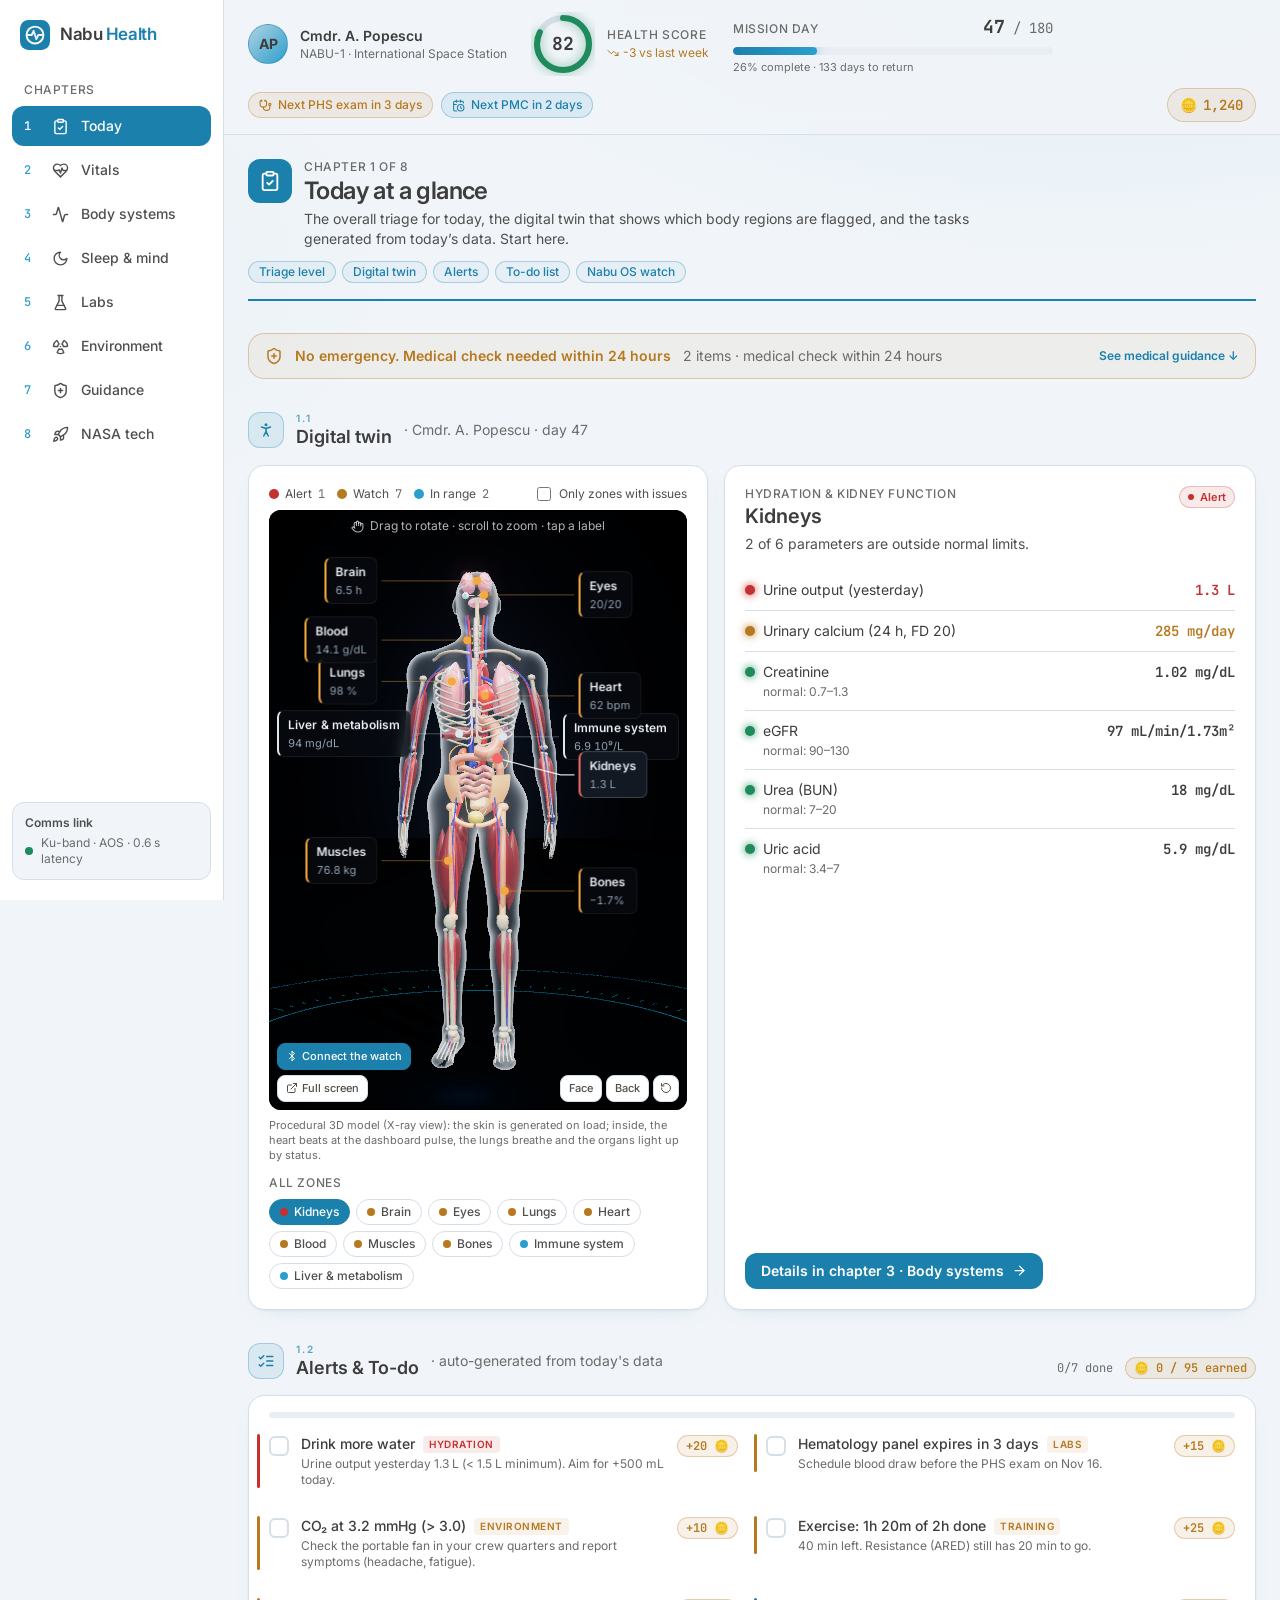
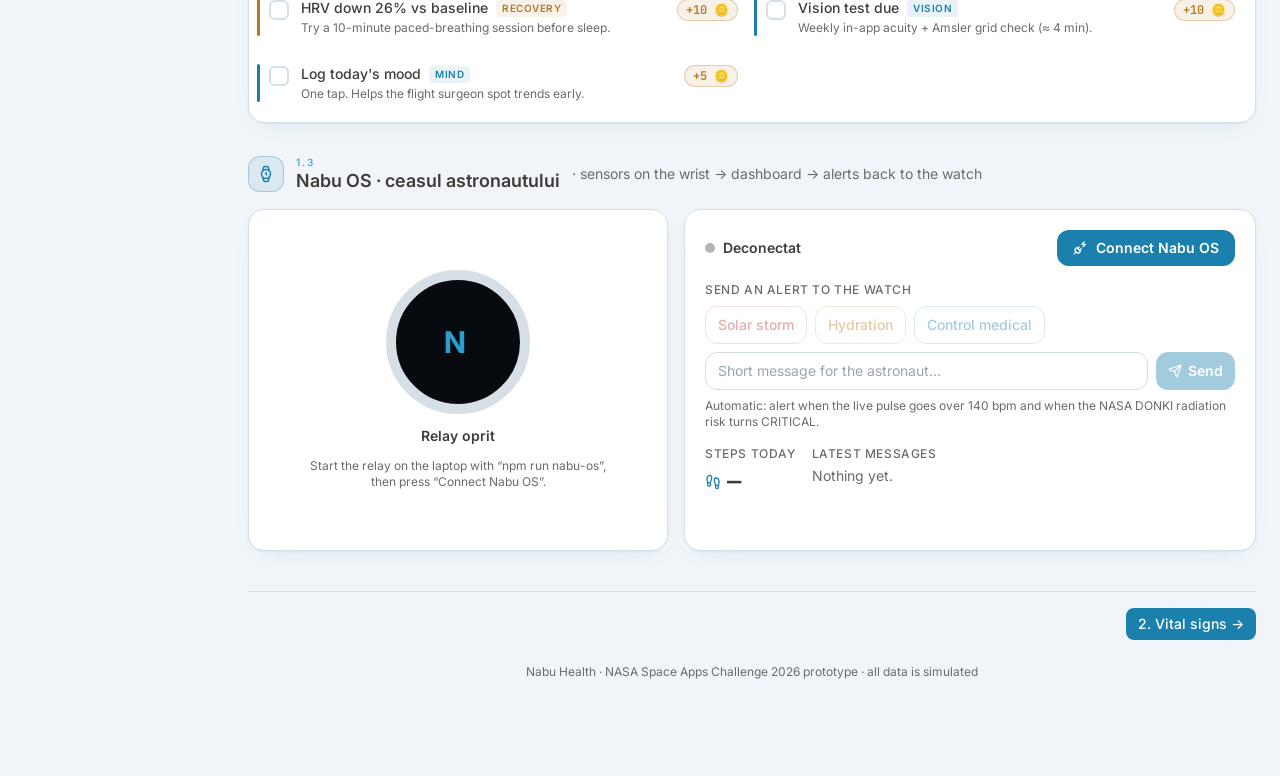
==== commit ee134e02: "Smoother: lighter 3D twin (1024 shadow map, 1.25x pixel cap), 640x360 camera frames, last Romanian l" ====
--- a/health/index.html
+++ b/health/index.html
@@ -456,7 +456,7 @@
 In order to be iterable, non-array objects must have a [Symbol.iterator]() method.`)}function MJ(t,e){if(t){if(typeof t=="string")return VS(t,e);var n=Object.prototype.toString.call(t).slice(8,-1);if(n==="Object"&&t.constructor&&(n=t.constructor.name),n==="Map"||n==="Set")return Array.from(t);if(n==="Arguments"||/^(?:Ui|I)nt(?:8|16|32)(?:Clamped)?Array$/.test(n))return VS(t,e)}}function EJ(t){if(typeof Symbol<"u"&&t[Symbol.iterator]!=null||t["@@iterator"]!=null)return Array.from(t)}function AJ(t){if(Array.isArray(t))return VS(t)}function VS(t,e){(e==null||e>t.length)&&(e=t.length);for(var n=0,r=new Array(e);n<e;n++)r[n]=t[n];return r}function TJ(t,e){if(!(t instanceof e))throw new TypeError("Cannot call a class as a function")}function eD(t,e){for(var n=0;n<e.length;n++){var r=e[n];r.enumerable=r.enumerable||!1,r.configurable=!0,"value"in r&&(r.writable=!0),Object.defineProperty(t,x4(r.key),r)}}function PJ(t,e,n){return e&&eD(t.prototype,e),n&&eD(t,n),Object.defineProperty(t,"prototype",{writable:!1}),t}function CJ(t,e,n){return e=Gm(e),OJ(t,y4()?Reflect.construct(e,n||[],Gm(t).constructor):e.apply(t,n))}function OJ(t,e){if(e&&(eu(e)==="object"||typeof e=="function"))return e;if(e!==void 0)throw new TypeError("Derived constructors may only return object or undefined");return RJ(t)}function RJ(t){if(t===void 0)throw new ReferenceError("this hasn't been initialised - super() hasn't been called");return t}function y4(){try{var t=!Boolean.prototype.valueOf.call(Reflect.construct(Boolean,[],function(){}))}catch{}return(y4=function(){return!!t})()}function Gm(t){return Gm=Object.setPrototypeOf?Object.getPrototypeOf.bind():function(n){return n.__proto__||Object.getPrototypeOf(n)},Gm(t)}function NJ(t,e){if(typeof e!="function"&&e!==null)throw new TypeError("Super expression must either be null or a function");t.prototype=Object.create(e&&e.prototype,{constructor:{value:t,writable:!0,configurable:!0}}),Object.defineProperty(t,"prototype",{writable:!1}),e&&GS(t,e)}function GS(t,e){return GS=Object.setPrototypeOf?Object.setPrototypeOf.bind():function(r,i){return r.__proto__=i,r},GS(t,e)}function Fi(t,e,n){return e=x4(e),e in t?Object.defineProperty(t,e,{value:n,enumerable:!0,configurable:!0,writable:!0}):t[e]=n,t}function x4(t){var e=DJ(t,"string");return eu(e)=="symbol"?e:e+""}function DJ(t,e){if(eu(t)!="object"||!t)return t;var n=t[Symbol.toPrimitive];if(n!==void 0){var r=n.call(t,e);if(eu(r)!="object")return r;throw new TypeError("@@toPrimitive must return a primitive value.")}return String(t)}var ii=(function(t){function e(){var n;TJ(this,e);for(var r=arguments.length,i=new Array(r),a=0;a<r;a++)i[a]=arguments[a];return n=CJ(this,e,[].concat(i)),Fi(n,"state",{isAnimationFinished:!0,totalLength:0}),Fi(n,"generateSimpleStrokeDasharray",function(o,l){return"".concat(l,"px ").concat(o-l,"px")}),Fi(n,"getStrokeDasharray",function(o,l,u){var f=u.reduce(function(b,E){return b+E});if(!f)return n.generateSimpleStrokeDasharray(l,o);for(var h=Math.floor(o/f),d=o%f,m=l-o,v=[],_=0,S=0;_<u.length;S+=u[_],++_)if(S+u[_]>d){v=[].concat(Yl(u.slice(0,_)),[d-S]);break}var g=v.length%2===0?[0,m]:[m];return[].concat(Yl(e.repeat(u,h)),Yl(v),g).map(function(b){return"".concat(b,"px")}).join(", ")}),Fi(n,"id",hl("recharts-line-")),Fi(n,"pathRef",function(o){n.mainCurve=o}),Fi(n,"handleAnimationEnd",function(){n.setState({isAnimationFinished:!0}),n.props.onAnimationEnd&&n.props.onAnimationEnd()}),Fi(n,"handleAnimationStart",function(){n.setState({isAnimationFinished:!1}),n.props.onAnimationStart&&n.props.onAnimationStart()}),n}return NJ(e,t),PJ(e,[{key:"componentDidMount",value:function(){if(this.props.isAnimationActive){var r=this.getTotalLength();this.setState({totalLength:r})}}},{key:"componentDidUpdate",value:function(){if(this.props.isAnimationActive){var r=this.getTotalLength();r!==this.state.totalLength&&this.setState({totalLength:r})}}},{key:"getTotalLength",value:function(){var r=this.mainCurve;try{return r&&r.getTotalLength&&r.getTotalLength()||0}catch{return 0}}},{key:"renderErrorBar",value:function(r,i){if(this.props.isAnimationActive&&!this.state.isAnimationFinished)return null;var a=this.props,o=a.points,l=a.xAxis,u=a.yAxis,f=a.layout,h=a.children,d=zr(h,wu);if(!d)return null;var m=function(S,g){return{x:S.x,y:S.y,value:S.value,errorVal:Bn(S.payload,g)}},v={clipPath:r?"url(#clipPath-".concat(i,")"):null};return Y.createElement(Gt,v,d.map(function(_){return Y.cloneElement(_,{key:"bar-".concat(_.props.dataKey),data:o,xAxis:l,yAxis:u,layout:f,dataPointFormatter:m})}))}},{key:"renderDots",value:function(r,i,a){var o=this.props.isAnimationActive;if(o&&!this.state.isAnimationFinished)return null;var l=this.props,u=l.dot,f=l.points,h=l.dataKey,d=bt(this.props,!1),m=bt(u,!0),v=f.map(function(S,g){var b=Zr(Zr(Zr({key:"dot-".concat(g),r:3},d),m),{},{index:g,cx:S.x,cy:S.y,value:S.value,dataKey:h,payload:S.payload,points:f});return e.renderDotItem(u,b)}),_={clipPath:r?"url(#clipPath-".concat(i?"":"dots-").concat(a,")"):null};return Y.createElement(Gt,zf({className:"recharts-line-dots",key:"dots"},_),v)}},{key:"renderCurveStatically",value:function(r,i,a,o){var l=this.props,u=l.type,f=l.layout,h=l.connectNulls;l.ref;var d=J3(l,_J),m=Zr(Zr(Zr({},bt(d,!0)),{},{fill:"none",className:"recharts-line-curve",clipPath:i?"url(#clipPath-".concat(a,")"):null,points:r},o),{},{type:u,layout:f,connectNulls:h});return Y.createElement(Qs,zf({},m,{pathRef:this.pathRef}))}},{key:"renderCurveWithAnimation",value:function(r,i){var a=this,o=this.props,l=o.points,u=o.strokeDasharray,f=o.isAnimationActive,h=o.animationBegin,d=o.animationDuration,m=o.animationEasing,v=o.animationId,_=o.animateNewValues,S=o.width,g=o.height,b=this.state,E=b.prevPoints,w=b.totalLength;return Y.createElement(Qi,{begin:h,duration:d,isActive:f,easing:m,from:{t:0},to:{t:1},key:"line-".concat(v),onAnimationEnd:this.handleAnimationEnd,onAnimationStart:this.handleAnimationStart},function(T){var P=T.t;if(E){var A=E.length/l.length,O=l.map(function(k,B){var $=Math.floor(B*A);if(E[$]){var G=E[$],H=En(G.x,k.x),X=En(G.y,k.y);return Zr(Zr({},k),{},{x:H(P),y:X(P)})}if(_){var U=En(S*2,k.x),ee=En(g/2,k.y);return Zr(Zr({},k),{},{x:U(P),y:ee(P)})}return Zr(Zr({},k),{},{x:k.x,y:k.y})});return a.renderCurveStatically(O,r,i)}var D=En(0,w),L=D(P),C;if(u){var N="".concat(u).split(/[,\s]+/gim).map(function(k){return parseFloat(k)});C=a.getStrokeDasharray(L,w,N)}else C=a.generateSimpleStrokeDasharray(w,L);return a.renderCurveStatically(l,r,i,{strokeDasharray:C})})}},{key:"renderCurve",value:function(r,i){var a=this.props,o=a.points,l=a.isAnimationActive,u=this.state,f=u.prevPoints,h=u.totalLength;return l&&o&&o.length&&(!f&&h>0||!rl(f,o))?this.renderCurveWithAnimation(r,i):this.renderCurveStatically(o,r,i)}},{key:"render",value:function(){var r,i=this.props,a=i.hide,o=i.dot,l=i.points,u=i.className,f=i.xAxis,h=i.yAxis,d=i.top,m=i.left,v=i.width,_=i.height,S=i.isAnimationActive,g=i.id;if(a||!l||!l.length)return null;var b=this.state.isAnimationFinished,E=l.length===1,w=Rt("recharts-line",u),T=f&&f.allowDataOverflow,P=h&&h.allowDataOverflow,A=T||P,O=_t(g)?this.id:g,D=(r=bt(o,!1))!==null&&r!==void 0?r:{r:3,strokeWidth:2},L=D.r,C=L===void 0?3:L,N=D.strokeWidth,k=N===void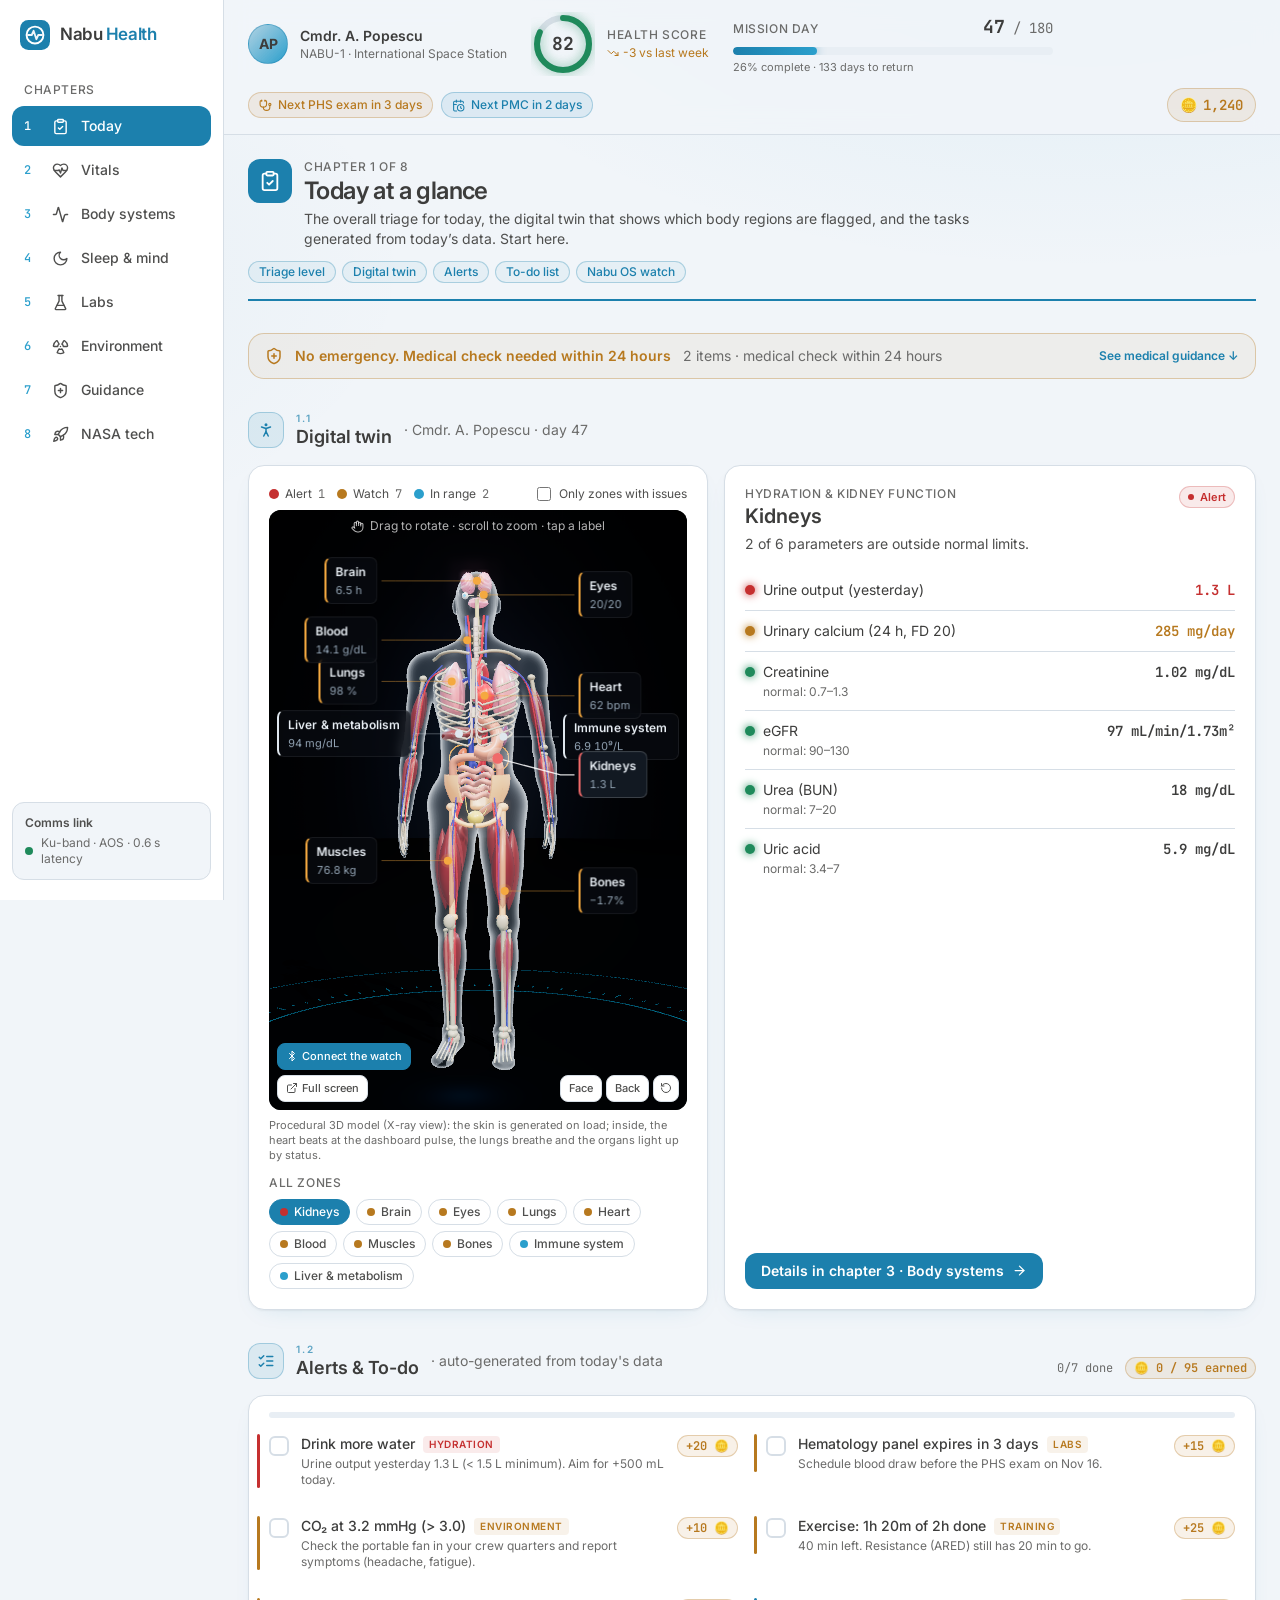
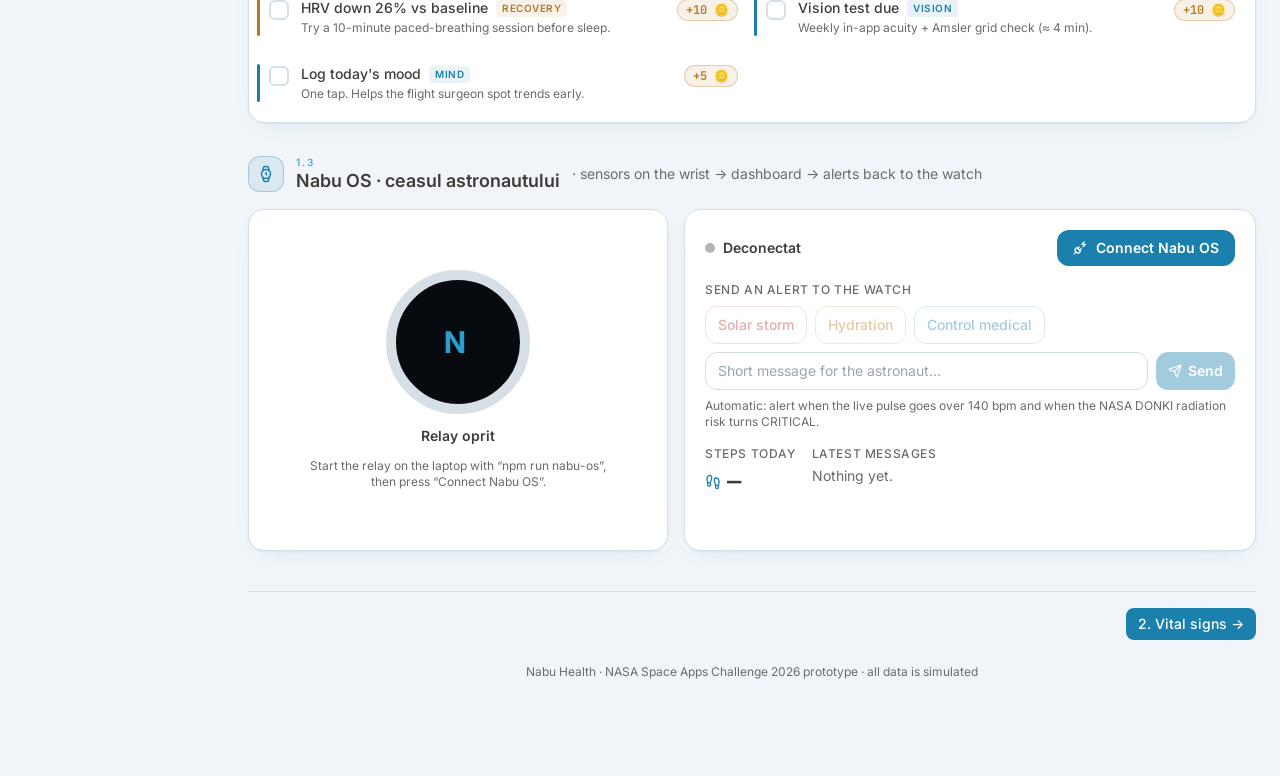
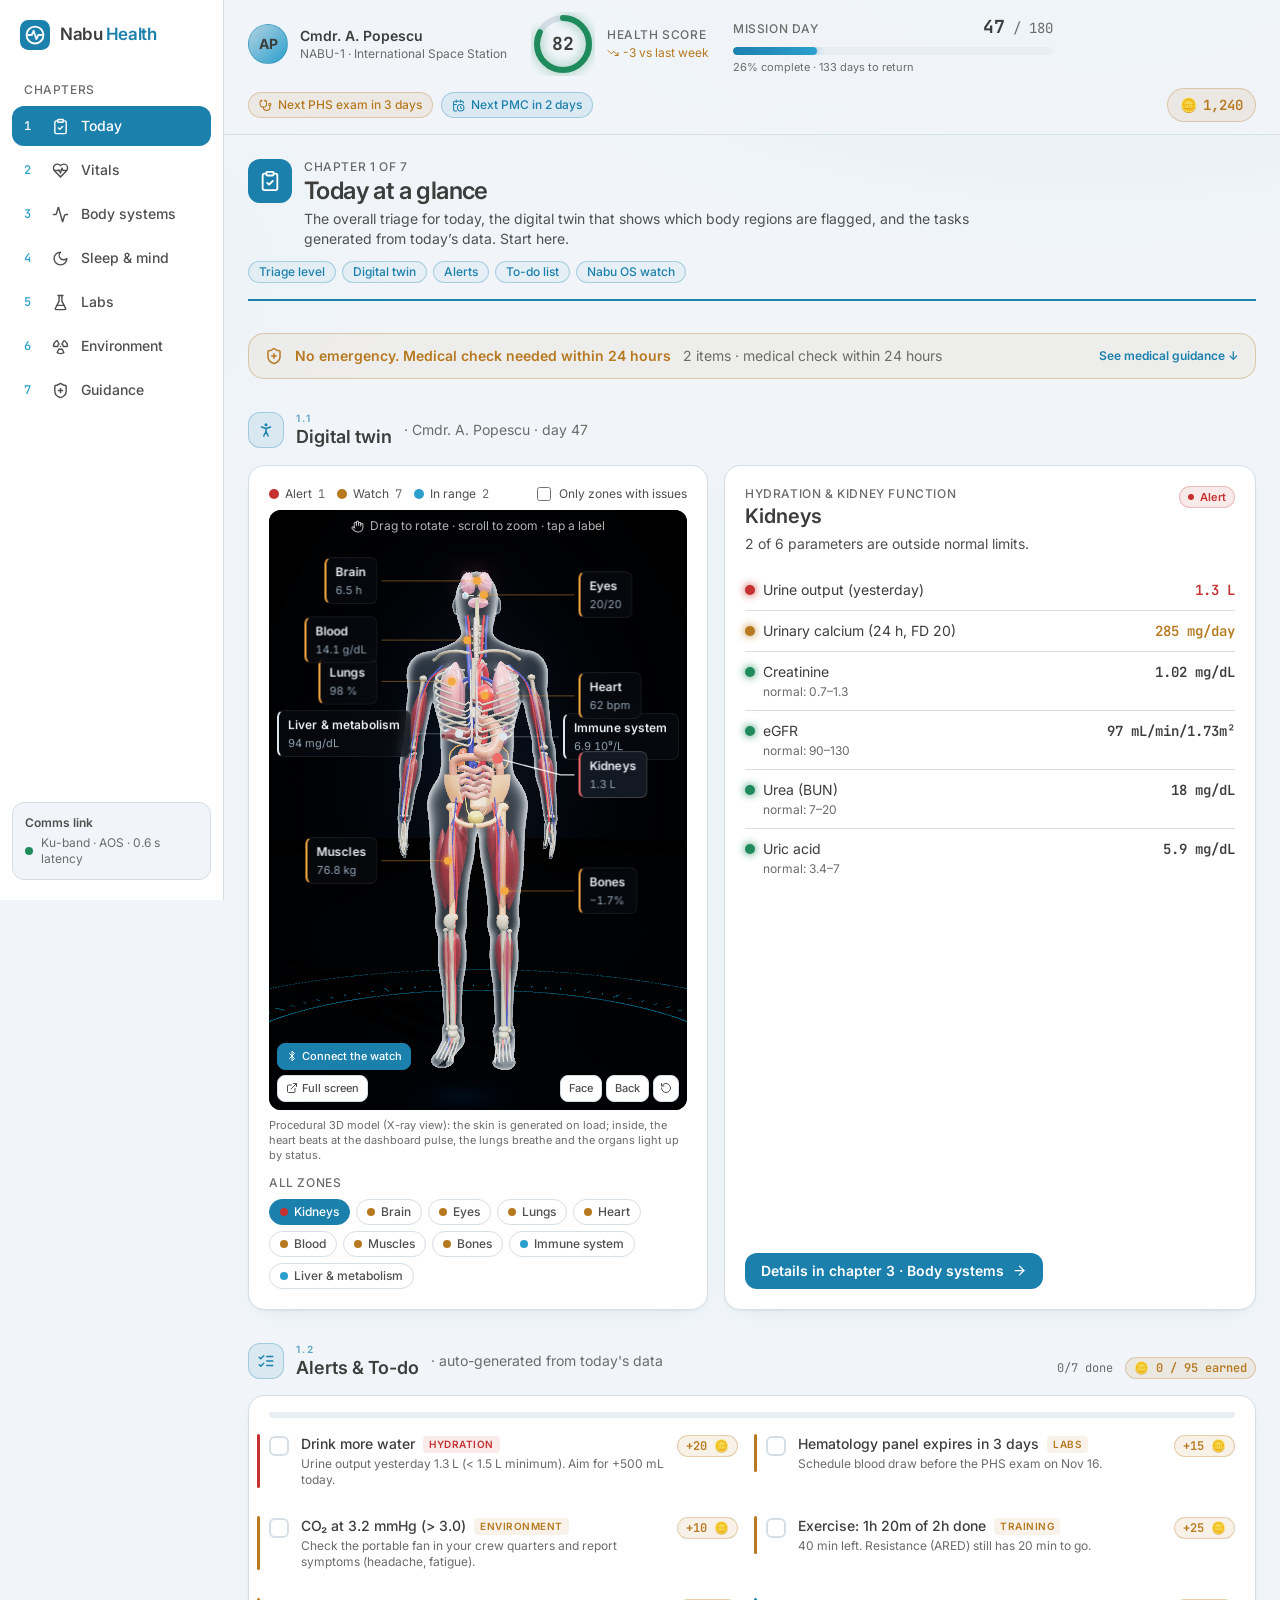
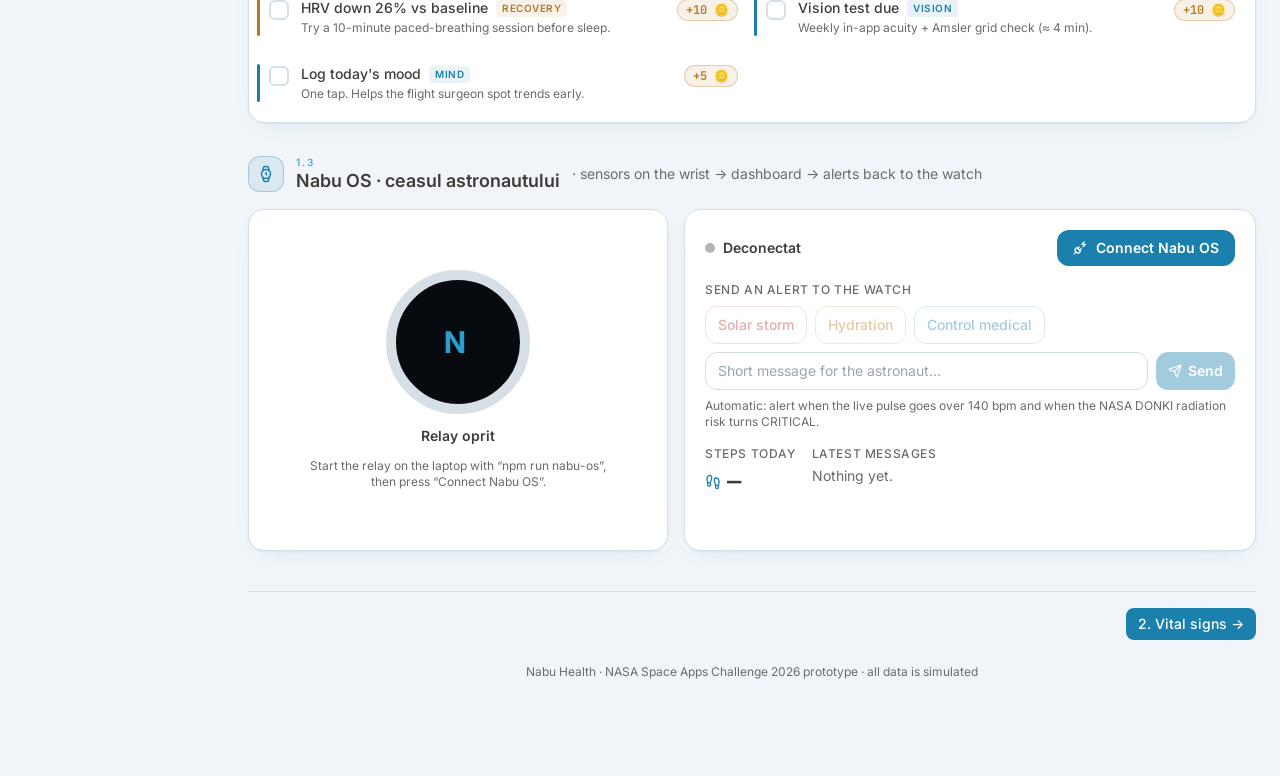
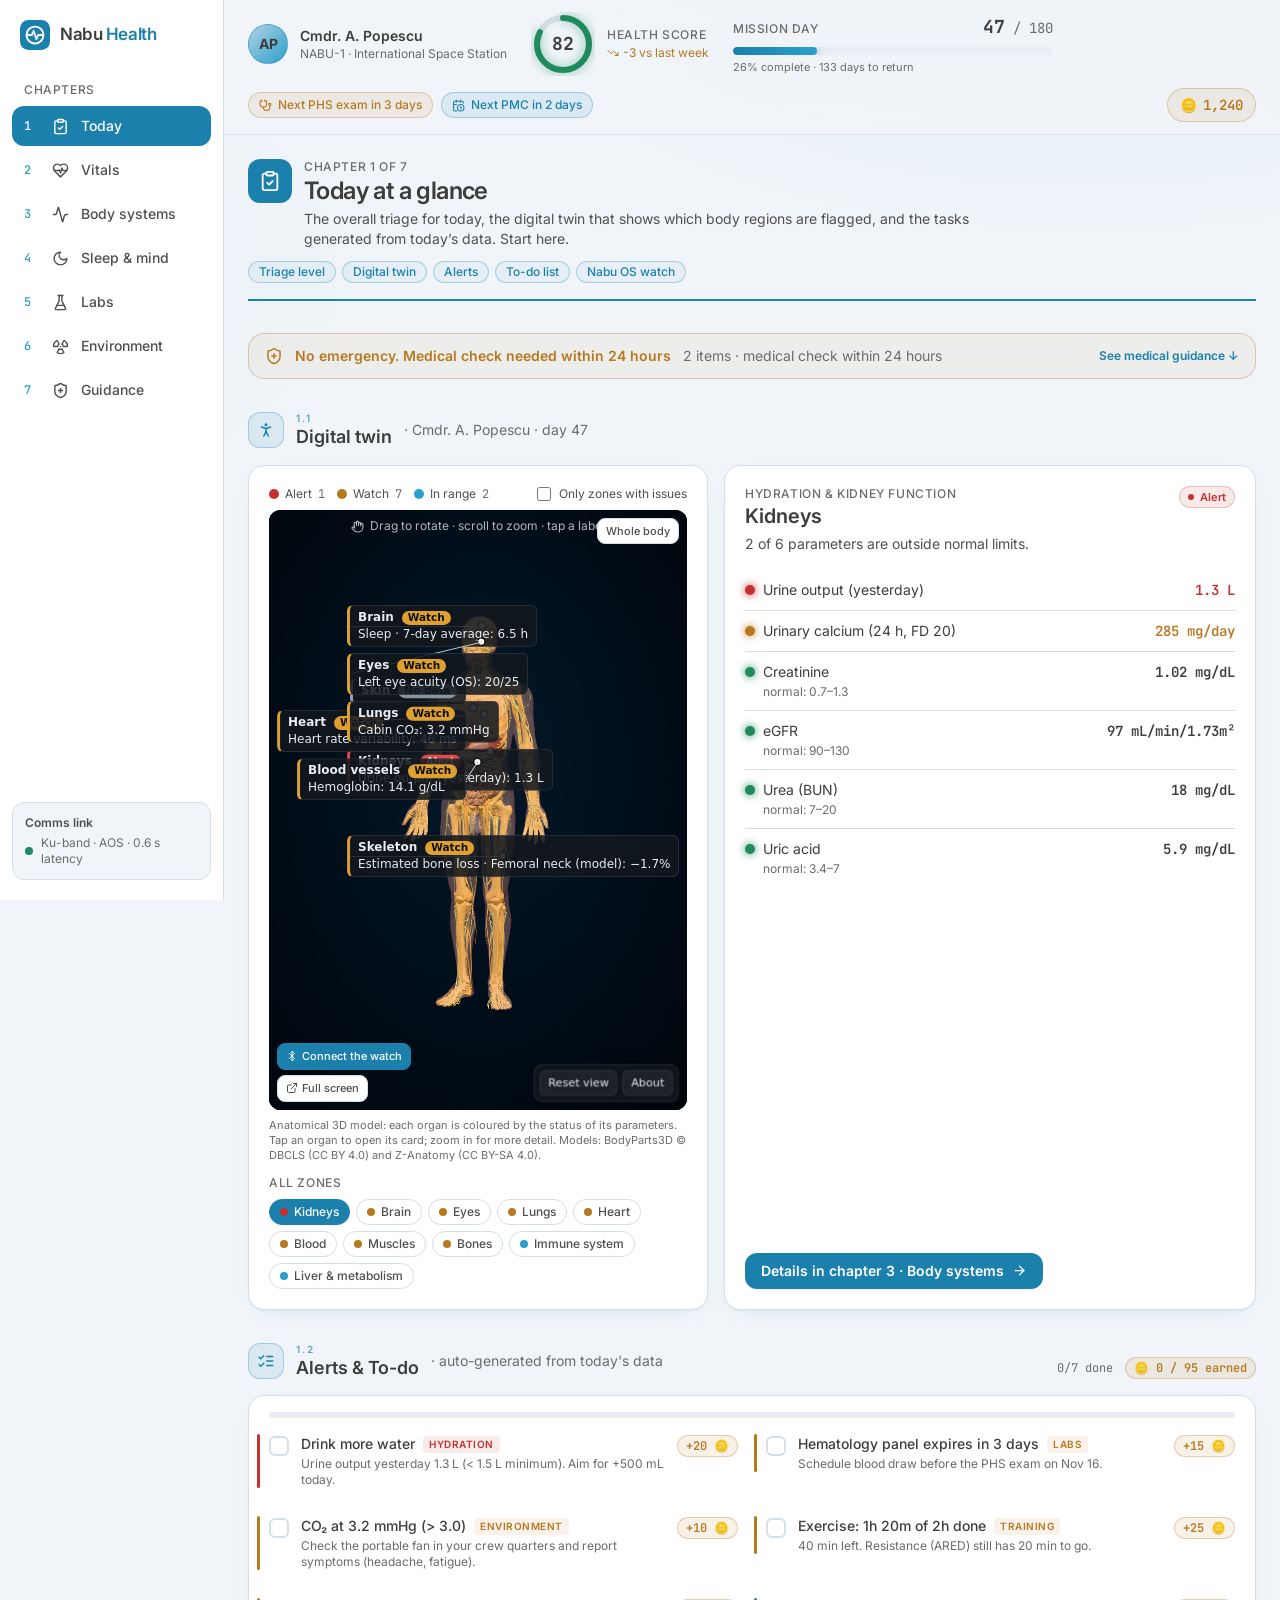
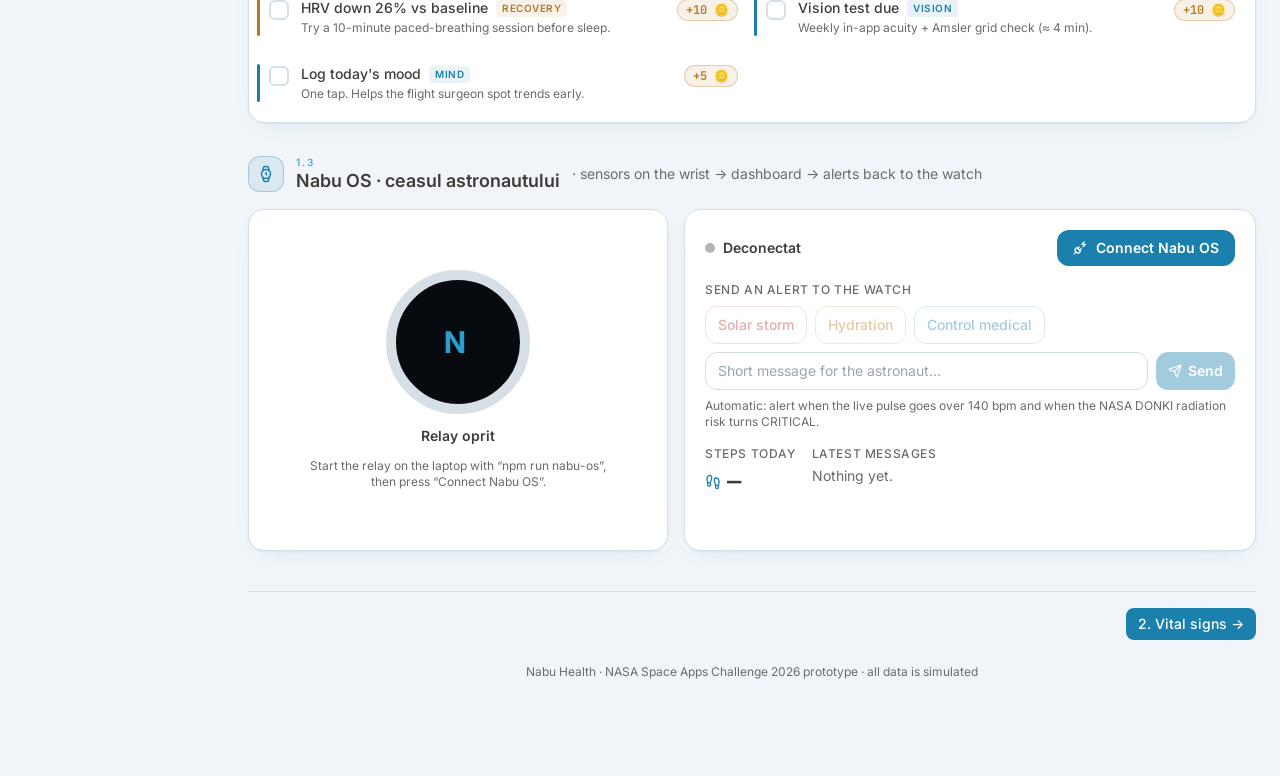
